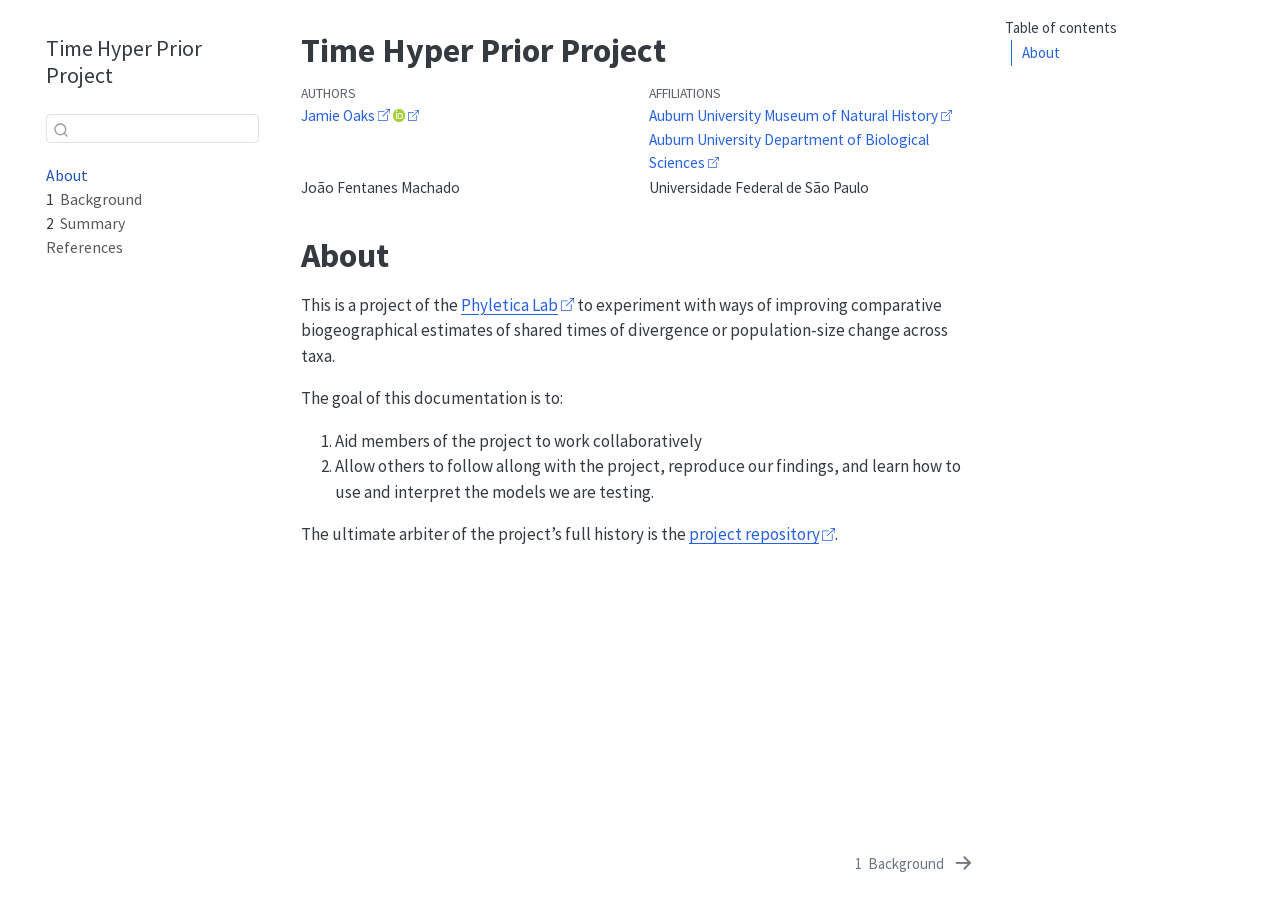
==== index.html @ 53a6a92e "Built site for gh-pages" ====
<!DOCTYPE html>
<html xmlns="http://www.w3.org/1999/xhtml" lang="en" xml:lang="en"><head>

<meta charset="utf-8">
<meta name="generator" content="quarto-1.8.27">

<meta name="viewport" content="width=device-width, initial-scale=1.0, user-scalable=yes">

<meta name="author" content="Jamie Oaks">
<meta name="author" content="João Fentanes Machado">

<title>Time Hyper Prior Project</title>
<style>
code{white-space: pre-wrap;}
span.smallcaps{font-variant: small-caps;}
div.columns{display: flex; gap: min(4vw, 1.5em);}
div.column{flex: auto; overflow-x: auto;}
div.hanging-indent{margin-left: 1.5em; text-indent: -1.5em;}
ul.task-list{list-style: none;}
ul.task-list li input[type="checkbox"] {
width: 0.8em;
margin: 0 0.8em 0.2em -1em;  vertical-align: middle;
}
</style>


<script>const headroomChanged = new CustomEvent("quarto-hrChanged", {
  detail: {},
  bubbles: true,
  cancelable: false,
  composed: false,
});

const announceDismiss = () => {
  const annEl = window.document.getElementById("quarto-announcement");
  if (annEl) {
    annEl.remove();

    const annId = annEl.getAttribute("data-announcement-id");
    window.localStorage.setItem(`quarto-announce-${annId}`, "true");
  }
};

const announceRegister = () => {
  const annEl = window.document.getElementById("quarto-announcement");
  if (annEl) {
    const annId = annEl.getAttribute("data-announcement-id");
    const isDismissed =
      window.localStorage.getItem(`quarto-announce-${annId}`) || false;
    if (isDismissed) {
      announceDismiss();
      return;
    } else {
      annEl.classList.remove("hidden");
    }

    const actionEl = annEl.querySelector(".quarto-announcement-action");
    if (actionEl) {
      actionEl.addEventListener("click", function (e) {
        e.preventDefault();
        // Hide the bar immediately
        announceDismiss();
      });
    }
  }
};

window.document.addEventListener("DOMContentLoaded", function () {
  let init = false;

  announceRegister();

  // Manage the back to top button, if one is present.
  let lastScrollTop = window.pageYOffset || document.documentElement.scrollTop;
  const scrollDownBuffer = 5;
  const scrollUpBuffer = 35;
  const btn = document.getElementById("quarto-back-to-top");
  const hideBackToTop = () => {
    btn.style.display = "none";
  };
  const showBackToTop = () => {
    btn.style.display = "inline-block";
  };
  if (btn) {
    window.document.addEventListener(
      "scroll",
      function () {
        const currentScrollTop =
          window.pageYOffset || document.documentElement.scrollTop;

        // Shows and hides the button 'intelligently' as the user scrolls
        if (currentScrollTop - scrollDownBuffer > lastScrollTop) {
          hideBackToTop();
          lastScrollTop = currentScrollTop <= 0 ? 0 : currentScrollTop;
        } else if (currentScrollTop < lastScrollTop - scrollUpBuffer) {
          showBackToTop();
          lastScrollTop = currentScrollTop <= 0 ? 0 : currentScrollTop;
        }

        // Show the button at the bottom, hides it at the top
        if (currentScrollTop <= 0) {
          hideBackToTop();
        } else if (
          window.innerHeight + currentScrollTop >=
          document.body.offsetHeight
        ) {
          showBackToTop();
        }
      },
      false
    );
  }

  function throttle(func, wait) {
    var timeout;
    return function () {
      const context = this;
      const args = arguments;
      const later = function () {
        clearTimeout(timeout);
        timeout = null;
        func.apply(context, args);
      };

      if (!timeout) {
        timeout = setTimeout(later, wait);
      }
    };
  }

  function headerOffset() {
    // Set an offset if there is are fixed top navbar
    const headerEl = window.document.querySelector("header.fixed-top");
    if (headerEl) {
      return headerEl.clientHeight;
    } else {
      return 0;
    }
  }

  function footerOffset() {
    const footerEl = window.document.querySelector("footer.footer");
    if (footerEl) {
      return footerEl.clientHeight;
    } else {
      return 0;
    }
  }

  function dashboardOffset() {
    const dashboardNavEl = window.document.getElementById(
      "quarto-dashboard-header"
    );
    if (dashboardNavEl !== null) {
      return dashboardNavEl.clientHeight;
    } else {
      return 0;
    }
  }

  function updateDocumentOffsetWithoutAnimation() {
    updateDocumentOffset(false);
  }

  function updateDocumentOffset(animated) {
    // set body offset
    const topOffset = headerOffset();
    const bodyOffset = topOffset + footerOffset() + dashboardOffset();
    const bodyEl = window.document.body;
    bodyEl.setAttribute("data-bs-offset", topOffset);
    bodyEl.style.paddingTop = topOffset + "px";

    // deal with sidebar offsets
    const sidebars = window.document.querySelectorAll(
      ".sidebar, .headroom-target"
    );
    sidebars.forEach((sidebar) => {
      if (!animated) {
        sidebar.classList.add("notransition");
        // Remove the no transition class after the animation has time to complete
        setTimeout(function () {
          sidebar.classList.remove("notransition");
        }, 201);
      }

      if (window.Headroom && sidebar.classList.contains("sidebar-unpinned")) {
        sidebar.style.top = "0";
        sidebar.style.maxHeight = "100vh";
      } else {
        sidebar.style.top = topOffset + "px";
        sidebar.style.maxHeight = "calc(100vh - " + topOffset + "px)";
      }
    });

    // allow space for footer
    const mainContainer = window.document.querySelector(".quarto-container");
    if (mainContainer) {
      mainContainer.style.minHeight = "calc(100vh - " + bodyOffset + "px)";
    }

    // link offset
    let linkStyle = window.document.querySelector("#quarto-target-style");
    if (!linkStyle) {
      linkStyle = window.document.createElement("style");
      linkStyle.setAttribute("id", "quarto-target-style");
      window.document.head.appendChild(linkStyle);
    }
    while (linkStyle.firstChild) {
      linkStyle.removeChild(linkStyle.firstChild);
    }
    if (topOffset > 0) {
      linkStyle.appendChild(
        window.document.createTextNode(`
      section:target::before {
        content: "";
        display: block;
        height: ${topOffset}px;
        margin: -${topOffset}px 0 0;
      }`)
      );
    }
    if (init) {
      window.dispatchEvent(headroomChanged);
    }
    init = true;
  }

  // initialize headroom
  var header = window.document.querySelector("#quarto-header");
  if (header && window.Headroom) {
    const headroom = new window.Headroom(header, {
      tolerance: 5,
      onPin: function () {
        const sidebars = window.document.querySelectorAll(
          ".sidebar, .headroom-target"
        );
        sidebars.forEach((sidebar) => {
          sidebar.classList.remove("sidebar-unpinned");
        });
        updateDocumentOffset();
      },
      onUnpin: function () {
        const sidebars = window.document.querySelectorAll(
          ".sidebar, .headroom-target"
        );
        sidebars.forEach((sidebar) => {
          sidebar.classList.add("sidebar-unpinned");
        });
        updateDocumentOffset();
      },
    });
    headroom.init();

    let frozen = false;
    window.quartoToggleHeadroom = function () {
      if (frozen) {
        headroom.unfreeze();
        frozen = false;
      } else {
        headroom.freeze();
        frozen = true;
      }
    };
  }

  window.addEventListener(
    "hashchange",
    function (e) {
      if (
        getComputedStyle(document.documentElement).scrollBehavior !== "smooth"
      ) {
        window.scrollTo(0, window.pageYOffset - headerOffset());
      }
    },
    false
  );

  // Observe size changed for the header
  const headerEl = window.document.querySelector("header.fixed-top");
  if (headerEl && window.ResizeObserver) {
    const observer = new window.ResizeObserver(() => {
      setTimeout(updateDocumentOffsetWithoutAnimation, 0);
    });
    observer.observe(headerEl, {
      attributes: true,
      childList: true,
      characterData: true,
    });
  } else {
    window.addEventListener(
      "resize",
      throttle(updateDocumentOffsetWithoutAnimation, 50)
    );
  }
  setTimeout(updateDocumentOffsetWithoutAnimation, 250);

  // fixup index.html links if we aren't on the filesystem
  if (window.location.protocol !== "file:") {
    const links = window.document.querySelectorAll("a");
    for (let i = 0; i < links.length; i++) {
      if (links[i].href) {
        links[i].dataset.originalHref = links[i].href;
        links[i].href = links[i].href.replace(/\/index\.html/, "/");
      }
    }

    // Fixup any sharing links that require urls
    // Append url to any sharing urls
    const sharingLinks = window.document.querySelectorAll(
      "a.sidebar-tools-main-item, a.quarto-navigation-tool, a.quarto-navbar-tools, a.quarto-navbar-tools-item"
    );
    for (let i = 0; i < sharingLinks.length; i++) {
      const sharingLink = sharingLinks[i];
      const href = sharingLink.getAttribute("href");
      if (href) {
        sharingLink.setAttribute(
          "href",
          href.replace("|url|", window.location.href)
        );
      }
    }

    // Scroll the active navigation item into view, if necessary
    const navSidebar = window.document.querySelector("nav#quarto-sidebar");
    if (navSidebar) {
      // Find the active item
      const activeItem = navSidebar.querySelector("li.sidebar-item a.active");
      if (activeItem) {
        // Wait for the scroll height and height to resolve by observing size changes on the
        // nav element that is scrollable
        const resizeObserver = new ResizeObserver((_entries) => {
          // The bottom of the element
          const elBottom = activeItem.offsetTop;
          const viewBottom = navSidebar.scrollTop + navSidebar.clientHeight;

          // The element height and scroll height are the same, then we are still loading
          if (viewBottom !== navSidebar.scrollHeight) {
            // Determine if the item isn't visible and scroll to it
            if (elBottom >= viewBottom) {
              navSidebar.scrollTop = elBottom;
            }

            // stop observing now since we've completed the scroll
            resizeObserver.unobserve(navSidebar);
          }
        });
        resizeObserver.observe(navSidebar);
      }
    }
  }
});
</script>
<script>/*!
 * headroom.js v0.12.0 - Give your page some headroom. Hide your header until you need it
 * Copyright (c) 2020 Nick Williams - http://wicky.nillia.ms/headroom.js
 * License: MIT
 */

!function(t,n){"object"==typeof exports&&"undefined"!=typeof module?module.exports=n():"function"==typeof define&&define.amd?define(n):(t=t||self).Headroom=n()}(this,function(){"use strict";function t(){return"undefined"!=typeof window}function d(t){return function(t){return t&&t.document&&function(t){return 9===t.nodeType}(t.document)}(t)?function(t){var n=t.document,o=n.body,s=n.documentElement;return{scrollHeight:function(){return Math.max(o.scrollHeight,s.scrollHeight,o.offsetHeight,s.offsetHeight,o.clientHeight,s.clientHeight)},height:function(){return t.innerHeight||s.clientHeight||o.clientHeight},scrollY:function(){return void 0!==t.pageYOffset?t.pageYOffset:(s||o.parentNode||o).scrollTop}}}(t):function(t){return{scrollHeight:function(){return Math.max(t.scrollHeight,t.offsetHeight,t.clientHeight)},height:function(){return Math.max(t.offsetHeight,t.clientHeight)},scrollY:function(){return t.scrollTop}}}(t)}function n(t,s,e){var n,o=function(){var n=!1;try{var t={get passive(){n=!0}};window.addEventListener("test",t,t),window.removeEventListener("test",t,t)}catch(t){n=!1}return n}(),i=!1,r=d(t),l=r.scrollY(),a={};function c(){var t=Math.round(r.scrollY()),n=r.height(),o=r.scrollHeight();a.scrollY=t,a.lastScrollY=l,a.direction=l<t?"down":"up",a.distance=Math.abs(t-l),a.isOutOfBounds=t<0||o<t+n,a.top=t<=s.offset[a.direction],a.bottom=o<=t+n,a.toleranceExceeded=a.distance>s.tolerance[a.direction],e(a),l=t,i=!1}function h(){i||(i=!0,n=requestAnimationFrame(c))}var u=!!o&&{passive:!0,capture:!1};return t.addEventListener("scroll",h,u),c(),{destroy:function(){cancelAnimationFrame(n),t.removeEventListener("scroll",h,u)}}}function o(t){return t===Object(t)?t:{down:t,up:t}}function s(t,n){n=n||{},Object.assign(this,s.options,n),this.classes=Object.assign({},s.options.classes,n.classes),this.elem=t,this.tolerance=o(this.tolerance),this.offset=o(this.offset),this.initialised=!1,this.frozen=!1}return s.prototype={constructor:s,init:function(){return s.cutsTheMustard&&!this.initialised&&(this.addClass("initial"),this.initialised=!0,setTimeout(function(t){t.scrollTracker=n(t.scroller,{offset:t.offset,tolerance:t.tolerance},t.update.bind(t))},100,this)),this},destroy:function(){this.initialised=!1,Object.keys(this.classes).forEach(this.removeClass,this),this.scrollTracker.destroy()},unpin:function(){!this.hasClass("pinned")&&this.hasClass("unpinned")||(this.addClass("unpinned"),this.removeClass("pinned"),this.onUnpin&&this.onUnpin.call(this))},pin:function(){this.hasClass("unpinned")&&(this.addClass("pinned"),this.removeClass("unpinned"),this.onPin&&this.onPin.call(this))},freeze:function(){this.frozen=!0,this.addClass("frozen")},unfreeze:function(){this.frozen=!1,this.removeClass("frozen")},top:function(){this.hasClass("top")||(this.addClass("top"),this.removeClass("notTop"),this.onTop&&this.onTop.call(this))},notTop:function(){this.hasClass("notTop")||(this.addClass("notTop"),this.removeClass("top"),this.onNotTop&&this.onNotTop.call(this))},bottom:function(){this.hasClass("bottom")||(this.addClass("bottom"),this.removeClass("notBottom"),this.onBottom&&this.onBottom.call(this))},notBottom:function(){this.hasClass("notBottom")||(this.addClass("notBottom"),this.removeClass("bottom"),this.onNotBottom&&this.onNotBottom.call(this))},shouldUnpin:function(t){return"down"===t.direction&&!t.top&&t.toleranceExceeded},shouldPin:function(t){return"up"===t.direction&&t.toleranceExceeded||t.top},addClass:function(t){this.elem.classList.add.apply(this.elem.classList,this.classes[t].split(" "))},removeClass:function(t){this.elem.classList.remove.apply(this.elem.classList,this.classes[t].split(" "))},hasClass:function(t){return this.classes[t].split(" ").every(function(t){return this.classList.contains(t)},this.elem)},update:function(t){t.isOutOfBounds||!0!==this.frozen&&(t.top?this.top():this.notTop(),t.bottom?this.bottom():this.notBottom(),this.shouldUnpin(t)?this.unpin():this.shouldPin(t)&&this.pin())}},s.options={tolerance:{up:0,down:0},offset:0,scroller:t()?window:null,classes:{frozen:"headroom--frozen",pinned:"headroom--pinned",unpinned:"headroom--unpinned",top:"headroom--top",notTop:"headroom--not-top",bottom:"headroom--bottom",notBottom:"headroom--not-bottom",initial:"headroom"}},s.cutsTheMustard=!!(t()&&function(){}.bind&&"classList"in document.documentElement&&Object.assign&&Object.keys&&requestAnimationFrame),s});
</script>
<script>/*!
 * clipboard.js v2.0.11
 * https://clipboardjs.com/
 *
 * Licensed MIT © Zeno Rocha
 */
!function(t,e){"object"==typeof exports&&"object"==typeof module?module.exports=e():"function"==typeof define&&define.amd?define([],e):"object"==typeof exports?exports.ClipboardJS=e():t.ClipboardJS=e()}(this,function(){return n={686:function(t,e,n){"use strict";n.d(e,{default:function(){return b}});var e=n(279),i=n.n(e),e=n(370),u=n.n(e),e=n(817),r=n.n(e);function c(t){try{return document.execCommand(t)}catch(t){return}}var a=function(t){t=r()(t);return c("cut"),t};function o(t,e){var n,o,t=(n=t,o="rtl"===document.documentElement.getAttribute("dir"),(t=document.createElement("textarea")).style.fontSize="12pt",t.style.border="0",t.style.padding="0",t.style.margin="0",t.style.position="absolute",t.style[o?"right":"left"]="-9999px",o=window.pageYOffset||document.documentElement.scrollTop,t.style.top="".concat(o,"px"),t.setAttribute("readonly",""),t.value=n,t);return e.container.appendChild(t),e=r()(t),c("copy"),t.remove(),e}var f=function(t){var e=1<arguments.length&&void 0!==arguments[1]?arguments[1]:{container:document.body},n="";return"string"==typeof t?n=o(t,e):t instanceof HTMLInputElement&&!["text","search","url","tel","password"].includes(null==t?void 0:t.type)?n=o(t.value,e):(n=r()(t),c("copy")),n};function l(t){return(l="function"==typeof Symbol&&"symbol"==typeof Symbol.iterator?function(t){return typeof t}:function(t){return t&&"function"==typeof Symbol&&t.constructor===Symbol&&t!==Symbol.prototype?"symbol":typeof t})(t)}var s=function(){var t=0<arguments.length&&void 0!==arguments[0]?arguments[0]:{},e=t.action,n=void 0===e?"copy":e,o=t.container,e=t.target,t=t.text;if("copy"!==n&&"cut"!==n)throw new Error('Invalid "action" value, use either "copy" or "cut"');if(void 0!==e){if(!e||"object"!==l(e)||1!==e.nodeType)throw new Error('Invalid "target" value, use a valid Element');if("copy"===n&&e.hasAttribute("disabled"))throw new Error('Invalid "target" attribute. Please use "readonly" instead of "disabled" attribute');if("cut"===n&&(e.hasAttribute("readonly")||e.hasAttribute("disabled")))throw new Error('Invalid "target" attribute. You can\'t cut text from elements with "readonly" or "disabled" attributes')}return t?f(t,{container:o}):e?"cut"===n?a(e):f(e,{container:o}):void 0};function p(t){return(p="function"==typeof Symbol&&"symbol"==typeof Symbol.iterator?function(t){return typeof t}:function(t){return t&&"function"==typeof Symbol&&t.constructor===Symbol&&t!==Symbol.prototype?"symbol":typeof t})(t)}function d(t,e){for(var n=0;n<e.length;n++){var o=e[n];o.enumerable=o.enumerable||!1,o.configurable=!0,"value"in o&&(o.writable=!0),Object.defineProperty(t,o.key,o)}}function y(t,e){return(y=Object.setPrototypeOf||function(t,e){return t.__proto__=e,t})(t,e)}function h(n){var o=function(){if("undefined"==typeof Reflect||!Reflect.construct)return!1;if(Reflect.construct.sham)return!1;if("function"==typeof Proxy)return!0;try{return Date.prototype.toString.call(Reflect.construct(Date,[],function(){})),!0}catch(t){return!1}}();return function(){var t,e=v(n);return t=o?(t=v(this).constructor,Reflect.construct(e,arguments,t)):e.apply(this,arguments),e=this,!(t=t)||"object"!==p(t)&&"function"!=typeof t?function(t){if(void 0!==t)return t;throw new ReferenceError("this hasn't been initialised - super() hasn't been called")}(e):t}}function v(t){return(v=Object.setPrototypeOf?Object.getPrototypeOf:function(t){return t.__proto__||Object.getPrototypeOf(t)})(t)}function m(t,e){t="data-clipboard-".concat(t);if(e.hasAttribute(t))return e.getAttribute(t)}var b=function(){!function(t,e){if("function"!=typeof e&&null!==e)throw new TypeError("Super expression must either be null or a function");t.prototype=Object.create(e&&e.prototype,{constructor:{value:t,writable:!0,configurable:!0}}),e&&y(t,e)}(r,i());var t,e,n,o=h(r);function r(t,e){var n;return function(t){if(!(t instanceof r))throw new TypeError("Cannot call a class as a function")}(this),(n=o.call(this)).resolveOptions(e),n.listenClick(t),n}return t=r,n=[{key:"copy",value:function(t){var e=1<arguments.length&&void 0!==arguments[1]?arguments[1]:{container:document.body};return f(t,e)}},{key:"cut",value:function(t){return a(t)}},{key:"isSupported",value:function(){var t=0<arguments.length&&void 0!==arguments[0]?arguments[0]:["copy","cut"],t="string"==typeof t?[t]:t,e=!!document.queryCommandSupported;return t.forEach(function(t){e=e&&!!document.queryCommandSupported(t)}),e}}],(e=[{key:"resolveOptions",value:function(){var t=0<arguments.length&&void 0!==arguments[0]?arguments[0]:{};this.action="function"==typeof t.action?t.action:this.defaultAction,this.target="function"==typeof t.target?t.target:this.defaultTarget,this.text="function"==typeof t.text?t.text:this.defaultText,this.container="object"===p(t.container)?t.container:document.body}},{key:"listenClick",value:function(t){var e=this;this.listener=u()(t,"click",function(t){return e.onClick(t)})}},{key:"onClick",value:function(t){var e=t.delegateTarget||t.currentTarget,n=this.action(e)||"copy",t=s({action:n,container:this.container,target:this.target(e),text:this.text(e)});this.emit(t?"success":"error",{action:n,text:t,trigger:e,clearSelection:function(){e&&e.focus(),window.getSelection().removeAllRanges()}})}},{key:"defaultAction",value:function(t){return m("action",t)}},{key:"defaultTarget",value:function(t){t=m("target",t);if(t)return document.querySelector(t)}},{key:"defaultText",value:function(t){return m("text",t)}},{key:"destroy",value:function(){this.listener.destroy()}}])&&d(t.prototype,e),n&&d(t,n),r}()},828:function(t){var e;"undefined"==typeof Element||Element.prototype.matches||((e=Element.prototype).matches=e.matchesSelector||e.mozMatchesSelector||e.msMatchesSelector||e.oMatchesSelector||e.webkitMatchesSelector),t.exports=function(t,e){for(;t&&9!==t.nodeType;){if("function"==typeof t.matches&&t.matches(e))return t;t=t.parentNode}}},438:function(t,e,n){var u=n(828);function i(t,e,n,o,r){var i=function(e,n,t,o){return function(t){t.delegateTarget=u(t.target,n),t.delegateTarget&&o.call(e,t)}}.apply(this,arguments);return t.addEventListener(n,i,r),{destroy:function(){t.removeEventListener(n,i,r)}}}t.exports=function(t,e,n,o,r){return"function"==typeof t.addEventListener?i.apply(null,arguments):"function"==typeof n?i.bind(null,document).apply(null,arguments):("string"==typeof t&&(t=document.querySelectorAll(t)),Array.prototype.map.call(t,function(t){return i(t,e,n,o,r)}))}},879:function(t,n){n.node=function(t){return void 0!==t&&t instanceof HTMLElement&&1===t.nodeType},n.nodeList=function(t){var e=Object.prototype.toString.call(t);return void 0!==t&&("[object NodeList]"===e||"[object HTMLCollection]"===e)&&"length"in t&&(0===t.length||n.node(t[0]))},n.string=function(t){return"string"==typeof t||t instanceof String},n.fn=function(t){return"[object Function]"===Object.prototype.toString.call(t)}},370:function(t,e,n){var f=n(879),l=n(438);t.exports=function(t,e,n){if(!t&&!e&&!n)throw new Error("Missing required arguments");if(!f.string(e))throw new TypeError("Second argument must be a String");if(!f.fn(n))throw new TypeError("Third argument must be a Function");if(f.node(t))return c=e,a=n,(u=t).addEventListener(c,a),{destroy:function(){u.removeEventListener(c,a)}};if(f.nodeList(t))return o=t,r=e,i=n,Array.prototype.forEach.call(o,function(t){t.addEventListener(r,i)}),{destroy:function(){Array.prototype.forEach.call(o,function(t){t.removeEventListener(r,i)})}};if(f.string(t))return t=t,e=e,n=n,l(document.body,t,e,n);throw new TypeError("First argument must be a String, HTMLElement, HTMLCollection, or NodeList");var o,r,i,u,c,a}},817:function(t){t.exports=function(t){var e,n="SELECT"===t.nodeName?(t.focus(),t.value):"INPUT"===t.nodeName||"TEXTAREA"===t.nodeName?((e=t.hasAttribute("readonly"))||t.setAttribute("readonly",""),t.select(),t.setSelectionRange(0,t.value.length),e||t.removeAttribute("readonly"),t.value):(t.hasAttribute("contenteditable")&&t.focus(),n=window.getSelection(),(e=document.createRange()).selectNodeContents(t),n.removeAllRanges(),n.addRange(e),n.toString());return n}},279:function(t){function e(){}e.prototype={on:function(t,e,n){var o=this.e||(this.e={});return(o[t]||(o[t]=[])).push({fn:e,ctx:n}),this},once:function(t,e,n){var o=this;function r(){o.off(t,r),e.apply(n,arguments)}return r._=e,this.on(t,r,n)},emit:function(t){for(var e=[].slice.call(arguments,1),n=((this.e||(this.e={}))[t]||[]).slice(),o=0,r=n.length;o<r;o++)n[o].fn.apply(n[o].ctx,e);return this},off:function(t,e){var n=this.e||(this.e={}),o=n[t],r=[];if(o&&e)for(var i=0,u=o.length;i<u;i++)o[i].fn!==e&&o[i].fn._!==e&&r.push(o[i]);return r.length?n[t]=r:delete n[t],this}},t.exports=e,t.exports.TinyEmitter=e}},r={},o.n=function(t){var e=t&&t.__esModule?function(){return t.default}:function(){return t};return o.d(e,{a:e}),e},o.d=function(t,e){for(var n in e)o.o(e,n)&&!o.o(t,n)&&Object.defineProperty(t,n,{enumerable:!0,get:e[n]})},o.o=function(t,e){return Object.prototype.hasOwnProperty.call(t,e)},o(686).default;function o(t){if(r[t])return r[t].exports;var e=r[t]={exports:{}};return n[t](e,e.exports,o),e.exports}var n,r});</script>
<script>/*! @algolia/autocomplete-js 1.19.1 | MIT License | © Algolia, Inc. and contributors | https://github.com/algolia/autocomplete */
!function(e,t){"object"==typeof exports&&"undefined"!=typeof module?t(exports):"function"==typeof define&&define.amd?define(["exports"],t):t((e="undefined"!=typeof globalThis?globalThis:e||self)["@algolia/autocomplete-js"]={})}(this,(function(e){"use strict";function t(e,t){var n=Object.keys(e);if(Object.getOwnPropertySymbols){var r=Object.getOwnPropertySymbols(e);t&&(r=r.filter((function(t){return Object.getOwnPropertyDescriptor(e,t).enumerable}))),n.push.apply(n,r)}return n}function n(e){for(var n=1;n<arguments.length;n++){var r=null!=arguments[n]?arguments[n]:{};n%2?t(Object(r),!0).forEach((function(t){o(e,t,r[t])})):Object.getOwnPropertyDescriptors?Object.defineProperties(e,Object.getOwnPropertyDescriptors(r)):t(Object(r)).forEach((function(t){Object.defineProperty(e,t,Object.getOwnPropertyDescriptor(r,t))}))}return e}function r(e){return r="function"==typeof Symbol&&"symbol"==typeof Symbol.iterator?function(e){return typeof e}:function(e){return e&&"function"==typeof Symbol&&e.constructor===Symbol&&e!==Symbol.prototype?"symbol":typeof e},r(e)}function o(e,t,n){return(t=function(e){var t=function(e,t){if("object"!=typeof e||null===e)return e;var n=e[Symbol.toPrimitive];if(void 0!==n){var r=n.call(e,t||"default");if("object"!=typeof r)return r;throw new TypeError("@@toPrimitive must return a primitive value.")}return("string"===t?String:Number)(e)}(e,"string");return"symbol"==typeof t?t:String(t)}(t))in e?Object.defineProperty(e,t,{value:n,enumerable:!0,configurable:!0,writable:!0}):e[t]=n,e}function i(){return i=Object.assign?Object.assign.bind():function(e){for(var t=1;t<arguments.length;t++){var n=arguments[t];for(var r in n)Object.prototype.hasOwnProperty.call(n,r)&&(e[r]=n[r])}return e},i.apply(this,arguments)}function u(e,t){if(null==e)return{};var n,r,o=function(e,t){if(null==e)return{};var n,r,o={},i=Object.keys(e);for(r=0;r<i.length;r++)n=i[r],t.indexOf(n)>=0||(o[n]=e[n]);return o}(e,t);if(Object.getOwnPropertySymbols){var i=Object.getOwnPropertySymbols(e);for(r=0;r<i.length;r++)n=i[r],t.indexOf(n)>=0||Object.prototype.propertyIsEnumerable.call(e,n)&&(o[n]=e[n])}return o}function a(e,t){return function(e){if(Array.isArray(e))return e}(e)||function(e,t){var n=null==e?null:"undefined"!=typeof Symbol&&e[Symbol.iterator]||e["@@iterator"];if(null!=n){var r,o,i,u,a=[],l=!0,c=!1;try{if(i=(n=n.call(e)).next,0===t){if(Object(n)!==n)return;l=!1}else for(;!(l=(r=i.call(n)).done)&&(a.push(r.value),a.length!==t);l=!0);}catch(e){c=!0,o=e}finally{try{if(!l&&null!=n.return&&(u=n.return(),Object(u)!==u))return}finally{if(c)throw o}}return a}}(e,t)||c(e,t)||function(){throw new TypeError("Invalid attempt to destructure non-iterable instance.\nIn order to be iterable, non-array objects must have a [Symbol.iterator]() method.")}()}function l(e){return function(e){if(Array.isArray(e))return s(e)}(e)||function(e){if("undefined"!=typeof Symbol&&null!=e[Symbol.iterator]||null!=e["@@iterator"])return Array.from(e)}(e)||c(e)||function(){throw new TypeError("Invalid attempt to spread non-iterable instance.\nIn order to be iterable, non-array objects must have a [Symbol.iterator]() method.")}()}function c(e,t){if(e){if("string"==typeof e)return s(e,t);var n=Object.prototype.toString.call(e).slice(8,-1);return"Object"===n&&e.constructor&&(n=e.constructor.name),"Map"===n||"Set"===n?Array.from(e):"Arguments"===n||/^(?:Ui|I)nt(?:8|16|32)(?:Clamped)?Array$/.test(n)?s(e,t):void 0}}function s(e,t){(null==t||t>e.length)&&(t=e.length);for(var n=0,r=new Array(t);n<t;n++)r[n]=e[n];return r}function f(e){return{current:e}}function p(e,t){var n=void 0;return function(){for(var r=arguments.length,o=new Array(r),i=0;i<r;i++)o[i]=arguments[i];n&&clearTimeout(n),n=setTimeout((function(){return e.apply(void 0,o)}),t)}}function m(e){return e.reduce((function(e,t){return e.concat(t)}),[])}var v=0;function d(){return"autocomplete-".concat(v++)}function y(e,t){return t.reduce((function(e,t){return e&&e[t]}),e)}function b(e){return 0===e.collections.length?0:e.collections.reduce((function(e,t){return e+t.items.length}),0)}function g(e){return e!==Object(e)}function h(e,t){if(e===t)return!0;if(g(e)||g(t)||"function"==typeof e||"function"==typeof t)return e===t;if(Object.keys(e).length!==Object.keys(t).length)return!1;for(var n=0,r=Object.keys(e);n<r.length;n++){var o=r[n];if(!(o in t))return!1;if(!h(e[o],t[o]))return!1}return!0}var _=function(){};var O="1.19.1",S=[{segment:"autocomplete-core",version:O}];function j(e){var t=e.item,n=e.items,r=void 0===n?[]:n;return{index:t.__autocomplete_indexName,items:[t],positions:[1+r.findIndex((function(e){return e.objectID===t.objectID}))],queryID:t.__autocomplete_queryID,algoliaSource:["autocomplete"]}}function P(e,t){return function(e){if(Array.isArray(e))return e}(e)||function(e,t){var n=null==e?null:"undefined"!=typeof Symbol&&e[Symbol.iterator]||e["@@iterator"];if(null!=n){var r,o,i,u,a=[],l=!0,c=!1;try{if(i=(n=n.call(e)).next,0===t){if(Object(n)!==n)return;l=!1}else for(;!(l=(r=i.call(n)).done)&&(a.push(r.value),a.length!==t);l=!0);}catch(e){c=!0,o=e}finally{try{if(!l&&null!=n.return&&(u=n.return(),Object(u)!==u))return}finally{if(c)throw o}}return a}}(e,t)||function(e,t){if(!e)return;if("string"==typeof e)return w(e,t);var n=Object.prototype.toString.call(e).slice(8,-1);"Object"===n&&e.constructor&&(n=e.constructor.name);if("Map"===n||"Set"===n)return Array.from(e);if("Arguments"===n||/^(?:Ui|I)nt(?:8|16|32)(?:Clamped)?Array$/.test(n))return w(e,t)}(e,t)||function(){throw new TypeError("Invalid attempt to destructure non-iterable instance.\nIn order to be iterable, non-array objects must have a [Symbol.iterator]() method.")}()}function w(e,t){(null==t||t>e.length)&&(t=e.length);for(var n=0,r=new Array(t);n<t;n++)r[n]=e[n];return r}var I=["items"],A=["items"];function E(e){return E="function"==typeof Symbol&&"symbol"==typeof Symbol.iterator?function(e){return typeof e}:function(e){return e&&"function"==typeof Symbol&&e.constructor===Symbol&&e!==Symbol.prototype?"symbol":typeof e},E(e)}function D(e){return function(e){if(Array.isArray(e))return C(e)}(e)||function(e){if("undefined"!=typeof Symbol&&null!=e[Symbol.iterator]||null!=e["@@iterator"])return Array.from(e)}(e)||function(e,t){if(!e)return;if("string"==typeof e)return C(e,t);var n=Object.prototype.toString.call(e).slice(8,-1);"Object"===n&&e.constructor&&(n=e.constructor.name);if("Map"===n||"Set"===n)return Array.from(e);if("Arguments"===n||/^(?:Ui|I)nt(?:8|16|32)(?:Clamped)?Array$/.test(n))return C(e,t)}(e)||function(){throw new TypeError("Invalid attempt to spread non-iterable instance.\nIn order to be iterable, non-array objects must have a [Symbol.iterator]() method.")}()}function C(e,t){(null==t||t>e.length)&&(t=e.length);for(var n=0,r=new Array(t);n<t;n++)r[n]=e[n];return r}function k(e,t){if(null==e)return{};var n,r,o=function(e,t){if(null==e)return{};var n,r,o={},i=Object.keys(e);for(r=0;r<i.length;r++)n=i[r],t.indexOf(n)>=0||(o[n]=e[n]);return o}(e,t);if(Object.getOwnPropertySymbols){var i=Object.getOwnPropertySymbols(e);for(r=0;r<i.length;r++)n=i[r],t.indexOf(n)>=0||Object.prototype.propertyIsEnumerable.call(e,n)&&(o[n]=e[n])}return o}function x(e,t){var n=Object.keys(e);if(Object.getOwnPropertySymbols){var r=Object.getOwnPropertySymbols(e);t&&(r=r.filter((function(t){return Object.getOwnPropertyDescriptor(e,t).enumerable}))),n.push.apply(n,r)}return n}function N(e){for(var t=1;t<arguments.length;t++){var n=null!=arguments[t]?arguments[t]:{};t%2?x(Object(n),!0).forEach((function(t){T(e,t,n[t])})):Object.getOwnPropertyDescriptors?Object.defineProperties(e,Object.getOwnPropertyDescriptors(n)):x(Object(n)).forEach((function(t){Object.defineProperty(e,t,Object.getOwnPropertyDescriptor(n,t))}))}return e}function T(e,t,n){return(t=function(e){var t=function(e,t){if("object"!==E(e)||null===e)return e;var n=e[Symbol.toPrimitive];if(void 0!==n){var r=n.call(e,t||"default");if("object"!==E(r))return r;throw new TypeError("@@toPrimitive must return a primitive value.")}return("string"===t?String:Number)(e)}(e,"string");return"symbol"===E(t)?t:String(t)}(t))in e?Object.defineProperty(e,t,{value:n,enumerable:!0,configurable:!0,writable:!0}):e[t]=n,e}function q(e){for(var t=arguments.length>1&&void 0!==arguments[1]?arguments[1]:20,n=[],r=0;r<e.objectIDs.length;r+=t)n.push(N(N({},e),{},{objectIDs:e.objectIDs.slice(r,r+t)}));return n}function B(e){return e.map((function(e){var t=e.items,n=k(e,I);return N(N({},n),{},{objectIDs:(null==t?void 0:t.map((function(e){return e.objectID})))||n.objectIDs})}))}function R(e){var t,n,r,o=(t=P((e.version||"").split(".").map(Number),2),n=t[0],r=t[1],n>=3||2===n&&r>=4||1===n&&r>=10);function i(t,n,r){if(o&&void 0!==r){var i=r[0].__autocomplete_algoliaCredentials,u={"X-Algolia-Application-Id":i.appId,"X-Algolia-API-Key":i.apiKey};e.apply(void 0,[t].concat(D(n),[{headers:u}]))}else e.apply(void 0,[t].concat(D(n)))}return{init:function(t,n){e("init",{appId:t,apiKey:n})},setAuthenticatedUserToken:function(t){e("setAuthenticatedUserToken",t)},setUserToken:function(t){e("setUserToken",t)},clickedObjectIDsAfterSearch:function(){for(var e=arguments.length,t=new Array(e),n=0;n<e;n++)t[n]=arguments[n];t.length>0&&i("clickedObjectIDsAfterSearch",B(t),t[0].items)},clickedObjectIDs:function(){for(var e=arguments.length,t=new Array(e),n=0;n<e;n++)t[n]=arguments[n];t.length>0&&i("clickedObjectIDs",B(t),t[0].items)},clickedFilters:function(){for(var t=arguments.length,n=new Array(t),r=0;r<t;r++)n[r]=arguments[r];n.length>0&&e.apply(void 0,["clickedFilters"].concat(n))},convertedObjectIDsAfterSearch:function(){for(var e=arguments.length,t=new Array(e),n=0;n<e;n++)t[n]=arguments[n];t.length>0&&i("convertedObjectIDsAfterSearch",B(t),t[0].items)},convertedObjectIDs:function(){for(var e=arguments.length,t=new Array(e),n=0;n<e;n++)t[n]=arguments[n];t.length>0&&i("convertedObjectIDs",B(t),t[0].items)},convertedFilters:function(){for(var t=arguments.length,n=new Array(t),r=0;r<t;r++)n[r]=arguments[r];n.length>0&&e.apply(void 0,["convertedFilters"].concat(n))},viewedObjectIDs:function(){for(var e=arguments.length,t=new Array(e),n=0;n<e;n++)t[n]=arguments[n];t.length>0&&t.reduce((function(e,t){var n=t.items,r=k(t,A);return[].concat(D(e),D(q(N(N({},r),{},{objectIDs:(null==n?void 0:n.map((function(e){return e.objectID})))||r.objectIDs})).map((function(e){return{items:n,payload:e}}))))}),[]).forEach((function(e){var t=e.items;return i("viewedObjectIDs",[e.payload],t)}))},viewedFilters:function(){for(var t=arguments.length,n=new Array(t),r=0;r<t;r++)n[r]=arguments[r];n.length>0&&e.apply(void 0,["viewedFilters"].concat(n))}}}function L(e){var t=e.items.reduce((function(e,t){var n;return e[t.__autocomplete_indexName]=(null!==(n=e[t.__autocomplete_indexName])&&void 0!==n?n:[]).concat(t),e}),{});return Object.keys(t).map((function(e){return{index:e,items:t[e],algoliaSource:["autocomplete"]}}))}function F(e){return e.objectID&&e.__autocomplete_indexName&&e.__autocomplete_queryID}function U(e){return U="function"==typeof Symbol&&"symbol"==typeof Symbol.iterator?function(e){return typeof e}:function(e){return e&&"function"==typeof Symbol&&e.constructor===Symbol&&e!==Symbol.prototype?"symbol":typeof e},U(e)}function M(e){return function(e){if(Array.isArray(e))return H(e)}(e)||function(e){if("undefined"!=typeof Symbol&&null!=e[Symbol.iterator]||null!=e["@@iterator"])return Array.from(e)}(e)||function(e,t){if(!e)return;if("string"==typeof e)return H(e,t);var n=Object.prototype.toString.call(e).slice(8,-1);"Object"===n&&e.constructor&&(n=e.constructor.name);if("Map"===n||"Set"===n)return Array.from(e);if("Arguments"===n||/^(?:Ui|I)nt(?:8|16|32)(?:Clamped)?Array$/.test(n))return H(e,t)}(e)||function(){throw new TypeError("Invalid attempt to spread non-iterable instance.\nIn order to be iterable, non-array objects must have a [Symbol.iterator]() method.")}()}function H(e,t){(null==t||t>e.length)&&(t=e.length);for(var n=0,r=new Array(t);n<t;n++)r[n]=e[n];return r}function V(e,t){var n=Object.keys(e);if(Object.getOwnPropertySymbols){var r=Object.getOwnPropertySymbols(e);t&&(r=r.filter((function(t){return Object.getOwnPropertyDescriptor(e,t).enumerable}))),n.push.apply(n,r)}return n}function W(e){for(var t=1;t<arguments.length;t++){var n=null!=arguments[t]?arguments[t]:{};t%2?V(Object(n),!0).forEach((function(t){Q(e,t,n[t])})):Object.getOwnPropertyDescriptors?Object.defineProperties(e,Object.getOwnPropertyDescriptors(n)):V(Object(n)).forEach((function(t){Object.defineProperty(e,t,Object.getOwnPropertyDescriptor(n,t))}))}return e}function Q(e,t,n){return(t=function(e){var t=function(e,t){if("object"!==U(e)||null===e)return e;var n=e[Symbol.toPrimitive];if(void 0!==n){var r=n.call(e,t||"default");if("object"!==U(r))return r;throw new TypeError("@@toPrimitive must return a primitive value.")}return("string"===t?String:Number)(e)}(e,"string");return"symbol"===U(t)?t:String(t)}(t))in e?Object.defineProperty(e,t,{value:n,enumerable:!0,configurable:!0,writable:!0}):e[t]=n,e}var K="2.15.0",$="https://cdn.jsdelivr.net/npm/search-insights@".concat(K,"/dist/search-insights.min.js"),z=p((function(e){var t=e.onItemsChange,n=e.items,r=e.insights,o=e.state;t({insights:r,insightsEvents:L({items:n}).map((function(e){return W({eventName:"Items Viewed"},e)})),state:o})}),400);function G(e){var t=function(e){return W({onItemsChange:function(e){var t=e.insights,n=e.insightsEvents,r=e.state;t.viewedObjectIDs.apply(t,M(n.map((function(e){return W(W({},e),{},{algoliaSource:J(e.algoliaSource,r.context)})}))))},onSelect:function(e){var t=e.insights,n=e.insightsEvents,r=e.state;t.clickedObjectIDsAfterSearch.apply(t,M(n.map((function(e){return W(W({},e),{},{algoliaSource:J(e.algoliaSource,r.context)})}))))},onActive:_,__autocomplete_clickAnalytics:!0},e)}(e),n=t.insightsClient,r=t.insightsInitParams,o=t.onItemsChange,i=t.onSelect,u=t.onActive,a=t.__autocomplete_clickAnalytics,l=n;if(n||function(e){if("undefined"!=typeof window)e({window:window})}((function(e){var t=e.window,n=t.AlgoliaAnalyticsObject||"aa";"string"==typeof n&&(l=t[n]),l||(t.AlgoliaAnalyticsObject=n,t[n]||(t[n]=function(){t[n].queue||(t[n].queue=[]);for(var e=arguments.length,r=new Array(e),o=0;o<e;o++)r[o]=arguments[o];t[n].queue.push(r)}),t[n].version=K,l=t[n],function(e){var t="[Autocomplete]: Could not load search-insights.js. Please load it manually following https://alg.li/insights-autocomplete";try{var n=e.document.createElement("script");n.async=!0,n.src=$,n.onerror=function(){console.error(t)},document.body.appendChild(n)}catch(e){console.error(t)}}(t))})),!l)return{};r&&l("init",W({partial:!0},r));var c=R(l),s=f([]),m=p((function(e){var t=e.state;if(t.isOpen){var n=t.collections.reduce((function(e,t){return[].concat(M(e),M(t.items))}),[]).filter(F);h(s.current.map((function(e){return e.objectID})),n.map((function(e){return e.objectID})))||(s.current=n,n.length>0&&z({onItemsChange:o,items:n,insights:c,state:t}))}}),0);return{name:"aa.algoliaInsightsPlugin",subscribe:function(e){var t=e.setContext,n=e.onSelect,r=e.onActive;function o(e){t({algoliaInsightsPlugin:{__algoliaSearchParameters:W(W({},a?{clickAnalytics:!0}:{}),e?{userToken:X(e)}:{}),insights:c}})}l("addAlgoliaAgent","insights-plugin"),o(),l("onUserTokenChange",(function(e){o(e)})),l("getUserToken",null,(function(e,t){o(t)})),n((function(e){var t=e.item,n=e.state,r=e.event,o=e.source;F(t)&&i({state:n,event:r,insights:c,item:t,insightsEvents:[W({eventName:"Item Selected"},j({item:t,items:o.getItems().filter(F)}))]})})),r((function(e){var t=e.item,n=e.source,r=e.state,o=e.event;F(t)&&u({state:r,event:o,insights:c,item:t,insightsEvents:[W({eventName:"Item Active"},j({item:t,items:n.getItems().filter(F)}))]})}))},onStateChange:function(e){var t=e.state;m({state:t})},__autocomplete_pluginOptions:e}}function J(){var e,t=arguments.length>0&&void 0!==arguments[0]?arguments[0]:[],n=arguments.length>1?arguments[1]:void 0;return[].concat(M(t),["autocomplete-internal"],M(null!==(e=n.algoliaInsightsPlugin)&&void 0!==e&&e.__automaticInsights?["autocomplete-automatic"]:[]))}function X(e){return"number"==typeof e?e.toString():e}function Y(e,t){var n=t;return{then:function(t,r){return Y(e.then(ee(t,n,e),ee(r,n,e)),n)},catch:function(t){return Y(e.catch(ee(t,n,e)),n)},finally:function(t){return t&&n.onCancelList.push(t),Y(e.finally(ee(t&&function(){return n.onCancelList=[],t()},n,e)),n)},cancel:function(){n.isCanceled=!0;var e=n.onCancelList;n.onCancelList=[],e.forEach((function(e){e()}))},isCanceled:function(){return!0===n.isCanceled}}}function Z(e){return Y(e,{isCanceled:!1,onCancelList:[]})}function ee(e,t,n){return e?function(n){return t.isCanceled?n:e(n)}:n}var te,ne=!0;function re(e,t,n,r){if(!n)return null;if(e<0&&(null===t||null!==r&&0===t))return n+e;var o=(null===t?-1:t)+e;return o<=-1||o>=n?null===r?null:0:o}function oe(e,t){var n=Object.keys(e);if(Object.getOwnPropertySymbols){var r=Object.getOwnPropertySymbols(e);t&&(r=r.filter((function(t){return Object.getOwnPropertyDescriptor(e,t).enumerable}))),n.push.apply(n,r)}return n}function ie(e){for(var t=1;t<arguments.length;t++){var n=null!=arguments[t]?arguments[t]:{};t%2?oe(Object(n),!0).forEach((function(t){ue(e,t,n[t])})):Object.getOwnPropertyDescriptors?Object.defineProperties(e,Object.getOwnPropertyDescriptors(n)):oe(Object(n)).forEach((function(t){Object.defineProperty(e,t,Object.getOwnPropertyDescriptor(n,t))}))}return e}function ue(e,t,n){return(t=function(e){var t=function(e,t){if("object"!==ae(e)||null===e)return e;var n=e[Symbol.toPrimitive];if(void 0!==n){var r=n.call(e,t||"default");if("object"!==ae(r))return r;throw new TypeError("@@toPrimitive must return a primitive value.")}return("string"===t?String:Number)(e)}(e,"string");return"symbol"===ae(t)?t:String(t)}(t))in e?Object.defineProperty(e,t,{value:n,enumerable:!0,configurable:!0,writable:!0}):e[t]=n,e}function ae(e){return ae="function"==typeof Symbol&&"symbol"==typeof Symbol.iterator?function(e){return typeof e}:function(e){return e&&"function"==typeof Symbol&&e.constructor===Symbol&&e!==Symbol.prototype?"symbol":typeof e},ae(e)}function le(e,t){var n="undefined"!=typeof Symbol&&e[Symbol.iterator]||e["@@iterator"];if(!n){if(Array.isArray(e)||(n=function(e,t){if(!e)return;if("string"==typeof e)return ce(e,t);var n=Object.prototype.toString.call(e).slice(8,-1);"Object"===n&&e.constructor&&(n=e.constructor.name);if("Map"===n||"Set"===n)return Array.from(e);if("Arguments"===n||/^(?:Ui|I)nt(?:8|16|32)(?:Clamped)?Array$/.test(n))return ce(e,t)}(e))||t&&e&&"number"==typeof e.length){n&&(e=n);var r=0,o=function(){};return{s:o,n:function(){return r>=e.length?{done:!0}:{done:!1,value:e[r++]}},e:function(e){throw e},f:o}}throw new TypeError("Invalid attempt to iterate non-iterable instance.\nIn order to be iterable, non-array objects must have a [Symbol.iterator]() method.")}var i,u=!0,a=!1;return{s:function(){n=n.call(e)},n:function(){var e=n.next();return u=e.done,e},e:function(e){a=!0,i=e},f:function(){try{u||null==n.return||n.return()}finally{if(a)throw i}}}}function ce(e,t){(null==t||t>e.length)&&(t=e.length);for(var n=0,r=new Array(t);n<t;n++)r[n]=e[n];return r}var se=function(e,t){var n,r=!1,o=[],i=le(e);try{for(i.s();!(n=i.n()).done;){var u,a,l,c=null===(u=n.value.__autocomplete_pluginOptions)||void 0===u||null===(a=(l=u).awaitSubmit)||void 0===a?void 0:a.call(l);if("number"==typeof c)o.push(c);else if(!0===c){r=!0;break}}}catch(e){i.e(e)}finally{i.f()}return r?t.wait():o.length>0?t.wait(Math.max.apply(Math,o)):void 0};function fe(e){var t=function(e){var t=e.collections.map((function(e){return e.items.length})).reduce((function(e,t,n){var r=(e[n-1]||0)+t;return e.push(r),e}),[]).reduce((function(t,n){return n<=e.activeItemId?t+1:t}),0);return e.collections[t]}(e);if(!t)return null;var n=t.items[function(e){for(var t=e.state,n=e.collection,r=!1,o=0,i=0;!1===r;){var u=t.collections[o];if(u===n){r=!0;break}i+=u.items.length,o++}return t.activeItemId-i}({state:e,collection:t})],r=t.source;return{item:n,itemInputValue:r.getItemInputValue({item:n,state:e}),itemUrl:r.getItemUrl({item:n,state:e}),source:r}}function pe(e,t,n){return[e,null==n?void 0:n.sourceId,t].filter(Boolean).join("-").replace(/\s/g,"")}var me=/((gt|sm)-|galaxy nexus)|samsung[- ]|samsungbrowser/i;function ve(e){return e.nativeEvent||e}function de(e){return de="function"==typeof Symbol&&"symbol"==typeof Symbol.iterator?function(e){return typeof e}:function(e){return e&&"function"==typeof Symbol&&e.constructor===Symbol&&e!==Symbol.prototype?"symbol":typeof e},de(e)}function ye(e,t){var n=Object.keys(e);if(Object.getOwnPropertySymbols){var r=Object.getOwnPropertySymbols(e);t&&(r=r.filter((function(t){return Object.getOwnPropertyDescriptor(e,t).enumerable}))),n.push.apply(n,r)}return n}function be(e,t,n){return(t=function(e){var t=function(e,t){if("object"!==de(e)||null===e)return e;var n=e[Symbol.toPrimitive];if(void 0!==n){var r=n.call(e,t||"default");if("object"!==de(r))return r;throw new TypeError("@@toPrimitive must return a primitive value.")}return("string"===t?String:Number)(e)}(e,"string");return"symbol"===de(t)?t:String(t)}(t))in e?Object.defineProperty(e,t,{value:n,enumerable:!0,configurable:!0,writable:!0}):e[t]=n,e}function ge(e,t,n){var r,o=t.initialState;return{getState:function(){return o},dispatch:function(r,i){var u=function(e){for(var t=1;t<arguments.length;t++){var n=null!=arguments[t]?arguments[t]:{};t%2?ye(Object(n),!0).forEach((function(t){be(e,t,n[t])})):Object.getOwnPropertyDescriptors?Object.defineProperties(e,Object.getOwnPropertyDescriptors(n)):ye(Object(n)).forEach((function(t){Object.defineProperty(e,t,Object.getOwnPropertyDescriptor(n,t))}))}return e}({},o);o=e(o,{type:r,props:t,payload:i}),n({state:o,prevState:u})},pendingRequests:(r=[],{add:function(e){return r.push(e),e.finally((function(){r=r.filter((function(t){return t!==e}))}))},cancelAll:function(){r.forEach((function(e){return e.cancel()}))},isEmpty:function(){return 0===r.length},wait:function(e){return ne?(ne=!1,te=e?Promise.race([Promise.all(r),new Promise((function(t){return setTimeout(t,e)}))]):Promise.all(r),te.then((function(){ne=!0}))):te}})}}function he(e){return he="function"==typeof Symbol&&"symbol"==typeof Symbol.iterator?function(e){return typeof e}:function(e){return e&&"function"==typeof Symbol&&e.constructor===Symbol&&e!==Symbol.prototype?"symbol":typeof e},he(e)}function _e(e,t){var n=Object.keys(e);if(Object.getOwnPropertySymbols){var r=Object.getOwnPropertySymbols(e);t&&(r=r.filter((function(t){return Object.getOwnPropertyDescriptor(e,t).enumerable}))),n.push.apply(n,r)}return n}function Oe(e){for(var t=1;t<arguments.length;t++){var n=null!=arguments[t]?arguments[t]:{};t%2?_e(Object(n),!0).forEach((function(t){Se(e,t,n[t])})):Object.getOwnPropertyDescriptors?Object.defineProperties(e,Object.getOwnPropertyDescriptors(n)):_e(Object(n)).forEach((function(t){Object.defineProperty(e,t,Object.getOwnPropertyDescriptor(n,t))}))}return e}function Se(e,t,n){return(t=function(e){var t=function(e,t){if("object"!==he(e)||null===e)return e;var n=e[Symbol.toPrimitive];if(void 0!==n){var r=n.call(e,t||"default");if("object"!==he(r))return r;throw new TypeError("@@toPrimitive must return a primitive value.")}return("string"===t?String:Number)(e)}(e,"string");return"symbol"===he(t)?t:String(t)}(t))in e?Object.defineProperty(e,t,{value:n,enumerable:!0,configurable:!0,writable:!0}):e[t]=n,e}function je(e){return je="function"==typeof Symbol&&"symbol"==typeof Symbol.iterator?function(e){return typeof e}:function(e){return e&&"function"==typeof Symbol&&e.constructor===Symbol&&e!==Symbol.prototype?"symbol":typeof e},je(e)}function Pe(e){return function(e){if(Array.isArray(e))return we(e)}(e)||function(e){if("undefined"!=typeof Symbol&&null!=e[Symbol.iterator]||null!=e["@@iterator"])return Array.from(e)}(e)||function(e,t){if(!e)return;if("string"==typeof e)return we(e,t);var n=Object.prototype.toString.call(e).slice(8,-1);"Object"===n&&e.constructor&&(n=e.constructor.name);if("Map"===n||"Set"===n)return Array.from(e);if("Arguments"===n||/^(?:Ui|I)nt(?:8|16|32)(?:Clamped)?Array$/.test(n))return we(e,t)}(e)||function(){throw new TypeError("Invalid attempt to spread non-iterable instance.\nIn order to be iterable, non-array objects must have a [Symbol.iterator]() method.")}()}function we(e,t){(null==t||t>e.length)&&(t=e.length);for(var n=0,r=new Array(t);n<t;n++)r[n]=e[n];return r}function Ie(e,t){var n=Object.keys(e);if(Object.getOwnPropertySymbols){var r=Object.getOwnPropertySymbols(e);t&&(r=r.filter((function(t){return Object.getOwnPropertyDescriptor(e,t).enumerable}))),n.push.apply(n,r)}return n}function Ae(e){for(var t=1;t<arguments.length;t++){var n=null!=arguments[t]?arguments[t]:{};t%2?Ie(Object(n),!0).forEach((function(t){Ee(e,t,n[t])})):Object.getOwnPropertyDescriptors?Object.defineProperties(e,Object.getOwnPropertyDescriptors(n)):Ie(Object(n)).forEach((function(t){Object.defineProperty(e,t,Object.getOwnPropertyDescriptor(n,t))}))}return e}function Ee(e,t,n){return(t=function(e){var t=function(e,t){if("object"!==je(e)||null===e)return e;var n=e[Symbol.toPrimitive];if(void 0!==n){var r=n.call(e,t||"default");if("object"!==je(r))return r;throw new TypeError("@@toPrimitive must return a primitive value.")}return("string"===t?String:Number)(e)}(e,"string");return"symbol"===je(t)?t:String(t)}(t))in e?Object.defineProperty(e,t,{value:n,enumerable:!0,configurable:!0,writable:!0}):e[t]=n,e}function De(e,t){var n,r="undefined"!=typeof window?window:{},o=e.plugins||[];return Ae(Ae({debug:!1,openOnFocus:!1,enterKeyHint:void 0,ignoreCompositionEvents:!1,placeholder:"",autoFocus:!1,defaultActiveItemId:null,stallThreshold:300,insights:void 0,environment:r,shouldPanelOpen:function(e){return b(e.state)>0},reshape:function(e){return e.sources}},e),{},{id:null!==(n=e.id)&&void 0!==n?n:d(),plugins:o,initialState:Ae({activeItemId:null,query:"",completion:null,collections:[],isOpen:!1,status:"idle",context:{}},e.initialState),onStateChange:function(t){var n;null===(n=e.onStateChange)||void 0===n||n.call(e,t),o.forEach((function(e){var n;return null===(n=e.onStateChange)||void 0===n?void 0:n.call(e,t)}))},onSubmit:function(t){var n;null===(n=e.onSubmit)||void 0===n||n.call(e,t),o.forEach((function(e){var n;return null===(n=e.onSubmit)||void 0===n?void 0:n.call(e,t)}))},onReset:function(t){var n;null===(n=e.onReset)||void 0===n||n.call(e,t),o.forEach((function(e){var n;return null===(n=e.onReset)||void 0===n?void 0:n.call(e,t)}))},getSources:function(n){return Promise.all([].concat(Pe(o.map((function(e){return e.getSources}))),[e.getSources]).filter(Boolean).map((function(e){return function(e,t){var n=[];return Promise.resolve(e(t)).then((function(e){return Promise.all(e.filter((function(e){return Boolean(e)})).map((function(e){if(e.sourceId,n.includes(e.sourceId))throw new Error("[Autocomplete] The `sourceId` ".concat(JSON.stringify(e.sourceId)," is not unique."));n.push(e.sourceId);var t={getItemInputValue:function(e){return e.state.query},getItemUrl:function(){},onSelect:function(e){(0,e.setIsOpen)(!1)},onActive:_,onResolve:_};Object.keys(t).forEach((function(e){t[e].__default=!0}));var r=ie(ie({},t),e);return Promise.resolve(r)})))}))}(e,n)}))).then((function(e){return m(e)})).then((function(e){return e.map((function(e){return Ae(Ae({},e),{},{onSelect:function(n){e.onSelect(n),t.forEach((function(e){var t;return null===(t=e.onSelect)||void 0===t?void 0:t.call(e,n)}))},onActive:function(n){e.onActive(n),t.forEach((function(e){var t;return null===(t=e.onActive)||void 0===t?void 0:t.call(e,n)}))},onResolve:function(n){e.onResolve(n),t.forEach((function(e){var t;return null===(t=e.onResolve)||void 0===t?void 0:t.call(e,n)}))}})}))}))},navigator:Ae({navigate:function(e){var t=e.itemUrl;r.location.assign(t)},navigateNewTab:function(e){var t=e.itemUrl,n=r.open(t,"_blank","noopener");null==n||n.focus()},navigateNewWindow:function(e){var t=e.itemUrl;r.open(t,"_blank","noopener")}},e.navigator)})}function Ce(e){return Ce="function"==typeof Symbol&&"symbol"==typeof Symbol.iterator?function(e){return typeof e}:function(e){return e&&"function"==typeof Symbol&&e.constructor===Symbol&&e!==Symbol.prototype?"symbol":typeof e},Ce(e)}function ke(e,t){var n=Object.keys(e);if(Object.getOwnPropertySymbols){var r=Object.getOwnPropertySymbols(e);t&&(r=r.filter((function(t){return Object.getOwnPropertyDescriptor(e,t).enumerable}))),n.push.apply(n,r)}return n}function xe(e){for(var t=1;t<arguments.length;t++){var n=null!=arguments[t]?arguments[t]:{};t%2?ke(Object(n),!0).forEach((function(t){Ne(e,t,n[t])})):Object.getOwnPropertyDescriptors?Object.defineProperties(e,Object.getOwnPropertyDescriptors(n)):ke(Object(n)).forEach((function(t){Object.defineProperty(e,t,Object.getOwnPropertyDescriptor(n,t))}))}return e}function Ne(e,t,n){return(t=function(e){var t=function(e,t){if("object"!==Ce(e)||null===e)return e;var n=e[Symbol.toPrimitive];if(void 0!==n){var r=n.call(e,t||"default");if("object"!==Ce(r))return r;throw new TypeError("@@toPrimitive must return a primitive value.")}return("string"===t?String:Number)(e)}(e,"string");return"symbol"===Ce(t)?t:String(t)}(t))in e?Object.defineProperty(e,t,{value:n,enumerable:!0,configurable:!0,writable:!0}):e[t]=n,e}function Te(e){return Te="function"==typeof Symbol&&"symbol"==typeof Symbol.iterator?function(e){return typeof e}:function(e){return e&&"function"==typeof Symbol&&e.constructor===Symbol&&e!==Symbol.prototype?"symbol":typeof e},Te(e)}function qe(e,t){var n=Object.keys(e);if(Object.getOwnPropertySymbols){var r=Object.getOwnPropertySymbols(e);t&&(r=r.filter((function(t){return Object.getOwnPropertyDescriptor(e,t).enumerable}))),n.push.apply(n,r)}return n}function Be(e){for(var t=1;t<arguments.length;t++){var n=null!=arguments[t]?arguments[t]:{};t%2?qe(Object(n),!0).forEach((function(t){Re(e,t,n[t])})):Object.getOwnPropertyDescriptors?Object.defineProperties(e,Object.getOwnPropertyDescriptors(n)):qe(Object(n)).forEach((function(t){Object.defineProperty(e,t,Object.getOwnPropertyDescriptor(n,t))}))}return e}function Re(e,t,n){return(t=function(e){var t=function(e,t){if("object"!==Te(e)||null===e)return e;var n=e[Symbol.toPrimitive];if(void 0!==n){var r=n.call(e,t||"default");if("object"!==Te(r))return r;throw new TypeError("@@toPrimitive must return a primitive value.")}return("string"===t?String:Number)(e)}(e,"string");return"symbol"===Te(t)?t:String(t)}(t))in e?Object.defineProperty(e,t,{value:n,enumerable:!0,configurable:!0,writable:!0}):e[t]=n,e}function Le(e){return function(e){if(Array.isArray(e))return Fe(e)}(e)||function(e){if("undefined"!=typeof Symbol&&null!=e[Symbol.iterator]||null!=e["@@iterator"])return Array.from(e)}(e)||function(e,t){if(!e)return;if("string"==typeof e)return Fe(e,t);var n=Object.prototype.toString.call(e).slice(8,-1);"Object"===n&&e.constructor&&(n=e.constructor.name);if("Map"===n||"Set"===n)return Array.from(e);if("Arguments"===n||/^(?:Ui|I)nt(?:8|16|32)(?:Clamped)?Array$/.test(n))return Fe(e,t)}(e)||function(){throw new TypeError("Invalid attempt to spread non-iterable instance.\nIn order to be iterable, non-array objects must have a [Symbol.iterator]() method.")}()}function Fe(e,t){(null==t||t>e.length)&&(t=e.length);for(var n=0,r=new Array(t);n<t;n++)r[n]=e[n];return r}function Ue(e){return Boolean(e.execute)}function Me(e,t,n){if(o=e,Boolean(null==o?void 0:o.execute)){var r="algolia"===e.requesterId?Object.assign.apply(Object,[{}].concat(Le(Object.keys(n.context).map((function(e){var t;return null===(t=n.context[e])||void 0===t?void 0:t.__algoliaSearchParameters}))))):{};return Be(Be({},e),{},{requests:e.queries.map((function(n){return{query:"algolia"===e.requesterId?Be(Be({},n),{},{params:Be(Be({},r),n.params)}):n,sourceId:t,transformResponse:e.transformResponse}}))})}var o;return{items:e,sourceId:t}}function He(e){var t=e.reduce((function(e,t){if(!Ue(t))return e.push(t),e;var n=t.searchClient,r=t.execute,o=t.requesterId,i=t.requests,u=e.find((function(e){return Ue(t)&&Ue(e)&&e.searchClient===n&&Boolean(o)&&e.requesterId===o}));if(u){var a;(a=u.items).push.apply(a,Le(i))}else{var l={execute:r,requesterId:o,items:i,searchClient:n};e.push(l)}return e}),[]).map((function(e){if(!Ue(e))return Promise.resolve(e);var t=e,n=t.execute,r=t.items;return n({searchClient:t.searchClient,requests:r})}));return Promise.all(t).then((function(e){return m(e)}))}function Ve(e,t,n){return t.map((function(t){var r,o=e.filter((function(e){return e.sourceId===t.sourceId})),i=o.map((function(e){return e.items})),u=o[0].transformResponse,a=u?u({results:r=i,hits:r.map((function(e){return e.hits})).filter(Boolean),facetHits:r.map((function(e){var t;return null===(t=e.facetHits)||void 0===t?void 0:t.map((function(e){return{label:e.value,count:e.count,_highlightResult:{label:{value:e.highlighted}}}}))})).filter(Boolean)}):i;return t.onResolve({source:t,results:i,items:a,state:n.getState()}),a.every(Boolean),'The `getItems` function from source "'.concat(t.sourceId,'" must return an array of items but returned ').concat(JSON.stringify(void 0),".\n\nDid you forget to return items?\n\nSee: https://www.algolia.com/doc/ui-libraries/autocomplete/core-concepts/sources/#param-getitems"),{source:t,items:a}}))}function We(e){return We="function"==typeof Symbol&&"symbol"==typeof Symbol.iterator?function(e){return typeof e}:function(e){return e&&"function"==typeof Symbol&&e.constructor===Symbol&&e!==Symbol.prototype?"symbol":typeof e},We(e)}var Qe=["event","nextState","props","query","refresh","store"];function Ke(e,t){var n=Object.keys(e);if(Object.getOwnPropertySymbols){var r=Object.getOwnPropertySymbols(e);t&&(r=r.filter((function(t){return Object.getOwnPropertyDescriptor(e,t).enumerable}))),n.push.apply(n,r)}return n}function $e(e){for(var t=1;t<arguments.length;t++){var n=null!=arguments[t]?arguments[t]:{};t%2?Ke(Object(n),!0).forEach((function(t){ze(e,t,n[t])})):Object.getOwnPropertyDescriptors?Object.defineProperties(e,Object.getOwnPropertyDescriptors(n)):Ke(Object(n)).forEach((function(t){Object.defineProperty(e,t,Object.getOwnPropertyDescriptor(n,t))}))}return e}function ze(e,t,n){return(t=function(e){var t=function(e,t){if("object"!==We(e)||null===e)return e;var n=e[Symbol.toPrimitive];if(void 0!==n){var r=n.call(e,t||"default");if("object"!==We(r))return r;throw new TypeError("@@toPrimitive must return a primitive value.")}return("string"===t?String:Number)(e)}(e,"string");return"symbol"===We(t)?t:String(t)}(t))in e?Object.defineProperty(e,t,{value:n,enumerable:!0,configurable:!0,writable:!0}):e[t]=n,e}function Ge(e,t){if(null==e)return{};var n,r,o=function(e,t){if(null==e)return{};var n,r,o={},i=Object.keys(e);for(r=0;r<i.length;r++)n=i[r],t.indexOf(n)>=0||(o[n]=e[n]);return o}(e,t);if(Object.getOwnPropertySymbols){var i=Object.getOwnPropertySymbols(e);for(r=0;r<i.length;r++)n=i[r],t.indexOf(n)>=0||Object.prototype.propertyIsEnumerable.call(e,n)&&(o[n]=e[n])}return o}var Je,Xe,Ye,Ze=null,et=(Je=-1,Xe=-1,Ye=void 0,function(e){var t=++Je;return Promise.resolve(e).then((function(e){return Ye&&t<Xe?Ye:(Xe=t,Ye=e,e)}))});function tt(e){var t=e.event,n=e.nextState,r=void 0===n?{}:n,o=e.props,i=e.query,u=e.refresh,a=e.store,l=Ge(e,Qe);Ze&&o.environment.clearTimeout(Ze);var c=l.setCollections,s=l.setIsOpen,f=l.setQuery,p=l.setActiveItemId,v=l.setStatus,d=l.setContext;if(f(i),p(o.defaultActiveItemId),!i&&!1===o.openOnFocus){var y,b=a.getState().collections.map((function(e){return $e($e({},e),{},{items:[]})}));v("idle"),c(b),s(null!==(y=r.isOpen)&&void 0!==y?y:o.shouldPanelOpen({state:a.getState()}));var g=Z(et(b).then((function(){return Promise.resolve()})));return a.pendingRequests.add(g)}v("loading"),Ze=o.environment.setTimeout((function(){v("stalled")}),o.stallThreshold);var h=Z(et(o.getSources($e({query:i,refresh:u,state:a.getState()},l)).then((function(e){return Promise.all(e.map((function(e){return Promise.resolve(e.getItems($e({query:i,refresh:u,state:a.getState()},l))).then((function(t){return Me(t,e.sourceId,a.getState())}))}))).then(He).then((function(t){var n,r=t.some((function(e){return function(e){return!Array.isArray(e)&&Boolean(null==e?void 0:e._automaticInsights)}(e.items)}));r&&d({algoliaInsightsPlugin:$e($e({},(null===(n=a.getState().context)||void 0===n?void 0:n.algoliaInsightsPlugin)||{}),{},{__automaticInsights:r})});return Ve(t,e,a)})).then((function(e){return function(e){var t=e.collections,n=e.props,r=e.state,o=t.reduce((function(e,t){return xe(xe({},e),{},Ne({},t.source.sourceId,xe(xe({},t.source),{},{getItems:function(){return m(t.items)}})))}),{}),i=n.plugins.reduce((function(e,t){return t.reshape?t.reshape(e):e}),{sourcesBySourceId:o,state:r}).sourcesBySourceId;return m(n.reshape({sourcesBySourceId:i,sources:Object.values(i),state:r})).filter(Boolean).map((function(e){return{source:e,items:e.getItems()}}))}({collections:e,props:o,state:a.getState()})}))})))).then((function(e){var n;v("idle"),c(e);var f=o.shouldPanelOpen({state:a.getState()});s(null!==(n=r.isOpen)&&void 0!==n?n:o.openOnFocus&&!i&&f||f);var p=fe(a.getState());if(null!==a.getState().activeItemId&&p){var m=p.item,d=p.itemInputValue,y=p.itemUrl,b=p.source;b.onActive($e({event:t,item:m,itemInputValue:d,itemUrl:y,refresh:u,source:b,state:a.getState()},l))}})).finally((function(){v("idle"),Ze&&o.environment.clearTimeout(Ze)}));return a.pendingRequests.add(h)}function nt(e){return nt="function"==typeof Symbol&&"symbol"==typeof Symbol.iterator?function(e){return typeof e}:function(e){return e&&"function"==typeof Symbol&&e.constructor===Symbol&&e!==Symbol.prototype?"symbol":typeof e},nt(e)}var rt=["event","props","refresh","store"];function ot(e,t){var n=Object.keys(e);if(Object.getOwnPropertySymbols){var r=Object.getOwnPropertySymbols(e);t&&(r=r.filter((function(t){return Object.getOwnPropertyDescriptor(e,t).enumerable}))),n.push.apply(n,r)}return n}function it(e){for(var t=1;t<arguments.length;t++){var n=null!=arguments[t]?arguments[t]:{};t%2?ot(Object(n),!0).forEach((function(t){ut(e,t,n[t])})):Object.getOwnPropertyDescriptors?Object.defineProperties(e,Object.getOwnPropertyDescriptors(n)):ot(Object(n)).forEach((function(t){Object.defineProperty(e,t,Object.getOwnPropertyDescriptor(n,t))}))}return e}function ut(e,t,n){return(t=function(e){var t=function(e,t){if("object"!==nt(e)||null===e)return e;var n=e[Symbol.toPrimitive];if(void 0!==n){var r=n.call(e,t||"default");if("object"!==nt(r))return r;throw new TypeError("@@toPrimitive must return a primitive value.")}return("string"===t?String:Number)(e)}(e,"string");return"symbol"===nt(t)?t:String(t)}(t))in e?Object.defineProperty(e,t,{value:n,enumerable:!0,configurable:!0,writable:!0}):e[t]=n,e}function at(e,t){if(null==e)return{};var n,r,o=function(e,t){if(null==e)return{};var n,r,o={},i=Object.keys(e);for(r=0;r<i.length;r++)n=i[r],t.indexOf(n)>=0||(o[n]=e[n]);return o}(e,t);if(Object.getOwnPropertySymbols){var i=Object.getOwnPropertySymbols(e);for(r=0;r<i.length;r++)n=i[r],t.indexOf(n)>=0||Object.prototype.propertyIsEnumerable.call(e,n)&&(o[n]=e[n])}return o}function lt(e){return lt="function"==typeof Symbol&&"symbol"==typeof Symbol.iterator?function(e){return typeof e}:function(e){return e&&"function"==typeof Symbol&&e.constructor===Symbol&&e!==Symbol.prototype?"symbol":typeof e},lt(e)}var ct=["props","refresh","store"],st=["inputElement","formElement","panelElement"],ft=["inputElement"],pt=["inputElement","maxLength"],mt=["source"],vt=["item","source"];function dt(e,t){var n=Object.keys(e);if(Object.getOwnPropertySymbols){var r=Object.getOwnPropertySymbols(e);t&&(r=r.filter((function(t){return Object.getOwnPropertyDescriptor(e,t).enumerable}))),n.push.apply(n,r)}return n}function yt(e){for(var t=1;t<arguments.length;t++){var n=null!=arguments[t]?arguments[t]:{};t%2?dt(Object(n),!0).forEach((function(t){bt(e,t,n[t])})):Object.getOwnPropertyDescriptors?Object.defineProperties(e,Object.getOwnPropertyDescriptors(n)):dt(Object(n)).forEach((function(t){Object.defineProperty(e,t,Object.getOwnPropertyDescriptor(n,t))}))}return e}function bt(e,t,n){return(t=function(e){var t=function(e,t){if("object"!==lt(e)||null===e)return e;var n=e[Symbol.toPrimitive];if(void 0!==n){var r=n.call(e,t||"default");if("object"!==lt(r))return r;throw new TypeError("@@toPrimitive must return a primitive value.")}return("string"===t?String:Number)(e)}(e,"string");return"symbol"===lt(t)?t:String(t)}(t))in e?Object.defineProperty(e,t,{value:n,enumerable:!0,configurable:!0,writable:!0}):e[t]=n,e}function gt(e,t){if(null==e)return{};var n,r,o=function(e,t){if(null==e)return{};var n,r,o={},i=Object.keys(e);for(r=0;r<i.length;r++)n=i[r],t.indexOf(n)>=0||(o[n]=e[n]);return o}(e,t);if(Object.getOwnPropertySymbols){var i=Object.getOwnPropertySymbols(e);for(r=0;r<i.length;r++)n=i[r],t.indexOf(n)>=0||Object.prototype.propertyIsEnumerable.call(e,n)&&(o[n]=e[n])}return o}function ht(e){var t=e.props,n=e.refresh,r=e.store,o=gt(e,ct);return{getEnvironmentProps:function(e){var n=e.inputElement,o=e.formElement,i=e.panelElement;function u(e){!r.getState().isOpen&&r.pendingRequests.isEmpty()||e.target===n||!1===[o,i].some((function(t){return n=t,r=e.target,n===r||n.contains(r);var n,r}))&&(r.dispatch("blur",null),t.debug||r.pendingRequests.cancelAll())}return yt({onTouchStart:u,onMouseDown:u,onTouchMove:function(e){!1!==r.getState().isOpen&&n===t.environment.document.activeElement&&e.target!==n&&n.blur()}},gt(e,st))},getRootProps:function(e){return yt({role:"combobox","aria-expanded":r.getState().isOpen,"aria-haspopup":"listbox","aria-controls":r.getState().isOpen?r.getState().collections.map((function(e){var n=e.source;return pe(t.id,"list",n)})).join(" "):void 0,"aria-labelledby":pe(t.id,"label")},e)},getFormProps:function(e){e.inputElement;var i=gt(e,ft),u=function(i){var u;t.onSubmit(yt({event:i,refresh:n,state:r.getState()},o)),r.dispatch("submit",null),null===(u=e.inputElement)||void 0===u||u.blur()};return yt({action:"",noValidate:!0,role:"search",onSubmit:function(e){e.preventDefault();var n=se(t.plugins,r.pendingRequests);void 0!==n?n.then((function(){return u(e)})):u(e)},onReset:function(i){var u;i.preventDefault(),t.onReset(yt({event:i,refresh:n,state:r.getState()},o)),r.dispatch("reset",null),null===(u=e.inputElement)||void 0===u||u.focus()}},i)},getLabelProps:function(e){return yt({htmlFor:pe(t.id,"input"),id:pe(t.id,"label")},e)},getInputProps:function(e){var i;function u(e){(t.openOnFocus||Boolean(r.getState().query))&&tt(yt({event:e,props:t,query:r.getState().completion||r.getState().query,refresh:n,store:r},o)),r.dispatch("focus",null)}var a=e||{};a.inputElement;var l=a.maxLength,c=void 0===l?512:l,s=gt(a,pt),f=fe(r.getState()),p=function(e){return Boolean(e&&e.match(me))}((null===(i=t.environment.navigator)||void 0===i?void 0:i.userAgent)||""),m=t.enterKeyHint||(null!=f&&f.itemUrl&&!p?"go":"search");return yt({"aria-autocomplete":"both","aria-activedescendant":r.getState().isOpen&&null!==r.getState().activeItemId?pe(t.id,"item-".concat(r.getState().activeItemId),null==f?void 0:f.source):void 0,"aria-controls":r.getState().isOpen?r.getState().collections.filter((function(e){return e.items.length>0})).map((function(e){var n=e.source;return pe(t.id,"list",n)})).join(" "):void 0,"aria-labelledby":pe(t.id,"label"),value:r.getState().completion||r.getState().query,id:pe(t.id,"input"),autoComplete:"off",autoCorrect:"off",autoCapitalize:"off",enterKeyHint:m,spellCheck:"false",autoFocus:t.autoFocus,placeholder:t.placeholder,maxLength:c,type:"search",onChange:function(e){var i=e.currentTarget.value;t.ignoreCompositionEvents&&ve(e).isComposing?o.setQuery(i):tt(yt({event:e,props:t,query:i.slice(0,c),refresh:n,store:r},o))},onCompositionEnd:function(e){tt(yt({event:e,props:t,query:e.currentTarget.value.slice(0,c),refresh:n,store:r},o))},onKeyDown:function(e){ve(e).isComposing||function(e){var t=e.event,n=e.props,r=e.refresh,o=e.store,i=at(e,rt);if("ArrowUp"===t.key||"ArrowDown"===t.key){var u=function(){var e=fe(o.getState()),t=n.environment.document.getElementById(pe(n.id,"item-".concat(o.getState().activeItemId),null==e?void 0:e.source));t&&(t.scrollIntoViewIfNeeded?t.scrollIntoViewIfNeeded(!1):t.scrollIntoView(!1))},a=function(){var e=fe(o.getState());if(null!==o.getState().activeItemId&&e){var n=e.item,u=e.itemInputValue,a=e.itemUrl,l=e.source;l.onActive(it({event:t,item:n,itemInputValue:u,itemUrl:a,refresh:r,source:l,state:o.getState()},i))}};t.preventDefault(),!1===o.getState().isOpen&&(n.openOnFocus||Boolean(o.getState().query))?tt(it({event:t,props:n,query:o.getState().query,refresh:r,store:o},i)).then((function(){o.dispatch(t.key,{nextActiveItemId:n.defaultActiveItemId}),a(),setTimeout(u,0)})):(o.dispatch(t.key,{}),a(),u())}else if("Escape"===t.key)t.preventDefault(),o.dispatch(t.key,null),o.pendingRequests.cancelAll();else if("Tab"===t.key)o.dispatch("blur",null),o.pendingRequests.cancelAll();else if("Enter"===t.key){if(null===o.getState().activeItemId||o.getState().collections.every((function(e){return 0===e.items.length}))){var l=se(n.plugins,o.pendingRequests);return void(void 0!==l?l.then(o.pendingRequests.cancelAll):n.debug||o.pendingRequests.cancelAll())}t.preventDefault();var c=fe(o.getState()),s=c.item,f=c.itemInputValue,p=c.itemUrl,m=c.source;if(t.metaKey||t.ctrlKey)void 0!==p&&(m.onSelect(it({event:t,item:s,itemInputValue:f,itemUrl:p,refresh:r,source:m,state:o.getState()},i)),n.navigator.navigateNewTab({itemUrl:p,item:s,state:o.getState()}));else if(t.shiftKey)void 0!==p&&(m.onSelect(it({event:t,item:s,itemInputValue:f,itemUrl:p,refresh:r,source:m,state:o.getState()},i)),n.navigator.navigateNewWindow({itemUrl:p,item:s,state:o.getState()}));else if(t.altKey);else{if(void 0!==p)return m.onSelect(it({event:t,item:s,itemInputValue:f,itemUrl:p,refresh:r,source:m,state:o.getState()},i)),void n.navigator.navigate({itemUrl:p,item:s,state:o.getState()});tt(it({event:t,nextState:{isOpen:!1},props:n,query:f,refresh:r,store:o},i)).then((function(){m.onSelect(it({event:t,item:s,itemInputValue:f,itemUrl:p,refresh:r,source:m,state:o.getState()},i))}))}}}(yt({event:e,props:t,refresh:n,store:r},o))},onFocus:u,onBlur:_,onClick:function(n){e.inputElement!==t.environment.document.activeElement||r.getState().isOpen||u(n)}},s)},getPanelProps:function(e){return yt({onMouseDown:function(e){e.preventDefault()},onMouseLeave:function(){r.dispatch("mouseleave",null)}},e)},getListProps:function(e){var n=e||{},r=n.source,o=gt(n,mt);return yt({role:"listbox","aria-labelledby":pe(t.id,"label"),id:pe(t.id,"list",r)},o)},getItemProps:function(e){var i=e.item,u=e.source,a=gt(e,vt);return yt({id:pe(t.id,"item-".concat(i.__autocomplete_id),u),role:"option","aria-selected":r.getState().activeItemId===i.__autocomplete_id,onMouseMove:function(e){if(i.__autocomplete_id!==r.getState().activeItemId){r.dispatch("mousemove",i.__autocomplete_id);var t=fe(r.getState());if(null!==r.getState().activeItemId&&t){var u=t.item,a=t.itemInputValue,l=t.itemUrl,c=t.source;c.onActive(yt({event:e,item:u,itemInputValue:a,itemUrl:l,refresh:n,source:c,state:r.getState()},o))}}},onMouseDown:function(e){e.preventDefault()},onClick:function(e){var a=u.getItemInputValue({item:i,state:r.getState()}),l=u.getItemUrl({item:i,state:r.getState()});(l?Promise.resolve():tt(yt({event:e,nextState:{isOpen:!1},props:t,query:a,refresh:n,store:r},o))).then((function(){u.onSelect(yt({event:e,item:i,itemInputValue:a,itemUrl:l,refresh:n,source:u,state:r.getState()},o))}))}},a)}}}function _t(e){return _t="function"==typeof Symbol&&"symbol"==typeof Symbol.iterator?function(e){return typeof e}:function(e){return e&&"function"==typeof Symbol&&e.constructor===Symbol&&e!==Symbol.prototype?"symbol":typeof e},_t(e)}function Ot(e,t){var n=Object.keys(e);if(Object.getOwnPropertySymbols){var r=Object.getOwnPropertySymbols(e);t&&(r=r.filter((function(t){return Object.getOwnPropertyDescriptor(e,t).enumerable}))),n.push.apply(n,r)}return n}function St(e){for(var t=1;t<arguments.length;t++){var n=null!=arguments[t]?arguments[t]:{};t%2?Ot(Object(n),!0).forEach((function(t){jt(e,t,n[t])})):Object.getOwnPropertyDescriptors?Object.defineProperties(e,Object.getOwnPropertyDescriptors(n)):Ot(Object(n)).forEach((function(t){Object.defineProperty(e,t,Object.getOwnPropertyDescriptor(n,t))}))}return e}function jt(e,t,n){return(t=function(e){var t=function(e,t){if("object"!==_t(e)||null===e)return e;var n=e[Symbol.toPrimitive];if(void 0!==n){var r=n.call(e,t||"default");if("object"!==_t(r))return r;throw new TypeError("@@toPrimitive must return a primitive value.")}return("string"===t?String:Number)(e)}(e,"string");return"symbol"===_t(t)?t:String(t)}(t))in e?Object.defineProperty(e,t,{value:n,enumerable:!0,configurable:!0,writable:!0}):e[t]=n,e}function Pt(e){var t,n,r,o,i=e.plugins,u=e.options,a=null===(t=((null===(n=u.__autocomplete_metadata)||void 0===n?void 0:n.userAgents)||[])[0])||void 0===t?void 0:t.segment,l=a?jt({},a,Object.keys((null===(r=u.__autocomplete_metadata)||void 0===r?void 0:r.options)||{})):{};return{plugins:i.map((function(e){return{name:e.name,options:Object.keys(e.__autocomplete_pluginOptions||[])}})),options:St({"autocomplete-core":Object.keys(u)},l),ua:S.concat((null===(o=u.__autocomplete_metadata)||void 0===o?void 0:o.userAgents)||[])}}function wt(e){var t,n=e.state;return!1===n.isOpen||null===n.activeItemId?null:(null===(t=fe(n))||void 0===t?void 0:t.itemInputValue)||null}function It(e){return It="function"==typeof Symbol&&"symbol"==typeof Symbol.iterator?function(e){return typeof e}:function(e){return e&&"function"==typeof Symbol&&e.constructor===Symbol&&e!==Symbol.prototype?"symbol":typeof e},It(e)}function At(e,t){var n=Object.keys(e);if(Object.getOwnPropertySymbols){var r=Object.getOwnPropertySymbols(e);t&&(r=r.filter((function(t){return Object.getOwnPropertyDescriptor(e,t).enumerable}))),n.push.apply(n,r)}return n}function Et(e){for(var t=1;t<arguments.length;t++){var n=null!=arguments[t]?arguments[t]:{};t%2?At(Object(n),!0).forEach((function(t){Dt(e,t,n[t])})):Object.getOwnPropertyDescriptors?Object.defineProperties(e,Object.getOwnPropertyDescriptors(n)):At(Object(n)).forEach((function(t){Object.defineProperty(e,t,Object.getOwnPropertyDescriptor(n,t))}))}return e}function Dt(e,t,n){return(t=function(e){var t=function(e,t){if("object"!==It(e)||null===e)return e;var n=e[Symbol.toPrimitive];if(void 0!==n){var r=n.call(e,t||"default");if("object"!==It(r))return r;throw new TypeError("@@toPrimitive must return a primitive value.")}return("string"===t?String:Number)(e)}(e,"string");return"symbol"===It(t)?t:String(t)}(t))in e?Object.defineProperty(e,t,{value:n,enumerable:!0,configurable:!0,writable:!0}):e[t]=n,e}var Ct=function(e,t){switch(t.type){case"setActiveItemId":case"mousemove":return Et(Et({},e),{},{activeItemId:t.payload});case"setQuery":return Et(Et({},e),{},{query:t.payload,completion:null});case"setCollections":return Et(Et({},e),{},{collections:t.payload});case"setIsOpen":return Et(Et({},e),{},{isOpen:t.payload});case"setStatus":return Et(Et({},e),{},{status:t.payload});case"setContext":return Et(Et({},e),{},{context:Et(Et({},e.context),t.payload)});case"ArrowDown":var n=Et(Et({},e),{},{activeItemId:t.payload.hasOwnProperty("nextActiveItemId")?t.payload.nextActiveItemId:re(1,e.activeItemId,b(e),t.props.defaultActiveItemId)});return Et(Et({},n),{},{completion:wt({state:n})});case"ArrowUp":var r=Et(Et({},e),{},{activeItemId:re(-1,e.activeItemId,b(e),t.props.defaultActiveItemId)});return Et(Et({},r),{},{completion:wt({state:r})});case"Escape":return e.isOpen?Et(Et({},e),{},{activeItemId:null,isOpen:!1,completion:null}):Et(Et({},e),{},{activeItemId:null,query:"",status:"idle",collections:[]});case"submit":return Et(Et({},e),{},{activeItemId:null,isOpen:!1,status:"idle"});case"reset":return Et(Et({},e),{},{activeItemId:!0===t.props.openOnFocus?t.props.defaultActiveItemId:null,status:"idle",completion:null,query:""});case"focus":return Et(Et({},e),{},{activeItemId:t.props.defaultActiveItemId,isOpen:(t.props.openOnFocus||Boolean(e.query))&&t.props.shouldPanelOpen({state:e})});case"blur":return t.props.debug?e:Et(Et({},e),{},{isOpen:!1,activeItemId:null});case"mouseleave":return Et(Et({},e),{},{activeItemId:t.props.defaultActiveItemId});default:return"The reducer action ".concat(JSON.stringify(t.type)," is not supported."),e}};function kt(e){return kt="function"==typeof Symbol&&"symbol"==typeof Symbol.iterator?function(e){return typeof e}:function(e){return e&&"function"==typeof Symbol&&e.constructor===Symbol&&e!==Symbol.prototype?"symbol":typeof e},kt(e)}function xt(e,t){var n=Object.keys(e);if(Object.getOwnPropertySymbols){var r=Object.getOwnPropertySymbols(e);t&&(r=r.filter((function(t){return Object.getOwnPropertyDescriptor(e,t).enumerable}))),n.push.apply(n,r)}return n}function Nt(e){for(var t=1;t<arguments.length;t++){var n=null!=arguments[t]?arguments[t]:{};t%2?xt(Object(n),!0).forEach((function(t){Tt(e,t,n[t])})):Object.getOwnPropertyDescriptors?Object.defineProperties(e,Object.getOwnPropertyDescriptors(n)):xt(Object(n)).forEach((function(t){Object.defineProperty(e,t,Object.getOwnPropertyDescriptor(n,t))}))}return e}function Tt(e,t,n){return(t=function(e){var t=function(e,t){if("object"!==kt(e)||null===e)return e;var n=e[Symbol.toPrimitive];if(void 0!==n){var r=n.call(e,t||"default");if("object"!==kt(r))return r;throw new TypeError("@@toPrimitive must return a primitive value.")}return("string"===t?String:Number)(e)}(e,"string");return"symbol"===kt(t)?t:String(t)}(t))in e?Object.defineProperty(e,t,{value:n,enumerable:!0,configurable:!0,writable:!0}):e[t]=n,e}function qt(e){var t=[],n=De(e,t),r=ge(Ct,n,(function(e){var t,r,i=e.prevState,c=e.state;if(n.onStateChange(Nt({prevState:i,state:c,refresh:u,navigator:n.navigator},o)),!l()&&null!==(t=c.context)&&void 0!==t&&null!==(r=t.algoliaInsightsPlugin)&&void 0!==r&&r.__automaticInsights&&!1!==n.insights){var s=G({__autocomplete_clickAnalytics:!1});n.plugins.push(s),a([s])}})),o=function(e){var t=e.store;return{setActiveItemId:function(e){t.dispatch("setActiveItemId",e)},setQuery:function(e){t.dispatch("setQuery",e)},setCollections:function(e){var n=0,r=e.map((function(e){return Oe(Oe({},e),{},{items:m(e.items).map((function(e){return Oe(Oe({},e),{},{__autocomplete_id:n++})}))})}));t.dispatch("setCollections",r)},setIsOpen:function(e){t.dispatch("setIsOpen",e)},setStatus:function(e){t.dispatch("setStatus",e)},setContext:function(e){t.dispatch("setContext",e)}}}({store:r}),i=ht(Nt({props:n,refresh:u,store:r,navigator:n.navigator},o));function u(){return tt(Nt({event:new Event("input"),nextState:{isOpen:r.getState().isOpen},props:n,navigator:n.navigator,query:r.getState().query,refresh:u,store:r},o))}function a(e){e.forEach((function(e){var r;return null===(r=e.subscribe)||void 0===r?void 0:r.call(e,Nt(Nt({},o),{},{navigator:n.navigator,refresh:u,onSelect:function(e){t.push({onSelect:e})},onActive:function(e){t.push({onActive:e})},onResolve:function(e){t.push({onResolve:e})}}))}))}function l(){return n.plugins.some((function(e){return"aa.algoliaInsightsPlugin"===e.name}))}if(n.insights&&!l()){var c="boolean"==typeof n.insights?{}:n.insights;n.plugins.push(G(c))}return a(n.plugins),function(e){var t,n,r=e.metadata,o=e.environment;if(null===(t=o.navigator)||void 0===t||null===(n=t.userAgent)||void 0===n?void 0:n.includes("Algolia Crawler")){var i=o.document.createElement("meta"),u=o.document.querySelector("head");i.name="algolia:metadata",setTimeout((function(){i.content=JSON.stringify(r),u.appendChild(i)}),0)}}({metadata:Pt({plugins:n.plugins,options:e}),environment:n.environment}),Nt(Nt({refresh:u,navigator:n.navigator},i),o)}var Bt=function(e,t,n,r){var o;t[0]=0;for(var i=1;i<t.length;i++){var u=t[i++],a=t[i]?(t[0]|=u?1:2,n[t[i++]]):t[++i];3===u?r[0]=a:4===u?r[1]=Object.assign(r[1]||{},a):5===u?(r[1]=r[1]||{})[t[++i]]=a:6===u?r[1][t[++i]]+=a+"":u?(o=e.apply(a,Bt(e,a,n,["",null])),r.push(o),a[0]?t[0]|=2:(t[i-2]=0,t[i]=o)):r.push(a)}return r},Rt=new Map;function Lt(e){var t=Rt.get(this);return t||(t=new Map,Rt.set(this,t)),(t=Bt(this,t.get(e)||(t.set(e,t=function(e){for(var t,n,r=1,o="",i="",u=[0],a=function(e){1===r&&(e||(o=o.replace(/^\s*\n\s*|\s*\n\s*$/g,"")))?u.push(0,e,o):3===r&&(e||o)?(u.push(3,e,o),r=2):2===r&&"..."===o&&e?u.push(4,e,0):2===r&&o&&!e?u.push(5,0,!0,o):r>=5&&((o||!e&&5===r)&&(u.push(r,0,o,n),r=6),e&&(u.push(r,e,0,n),r=6)),o=""},l=0;l<e.length;l++){l&&(1===r&&a(),a(l));for(var c=0;c<e[l].length;c++)t=e[l][c],1===r?"<"===t?(a(),u=[u],r=3):o+=t:4===r?"--"===o&&">"===t?(r=1,o=""):o=t+o[0]:i?t===i?i="":o+=t:'"'===t||"'"===t?i=t:">"===t?(a(),r=1):r&&("="===t?(r=5,n=o,o=""):"/"===t&&(r<5||">"===e[l][c+1])?(a(),3===r&&(u=u[0]),r=u,(u=u[0]).push(2,0,r),r=0):" "===t||"\t"===t||"\n"===t||"\r"===t?(a(),r=2):o+=t),3===r&&"!--"===o&&(r=4,u=u[0])}return a(),u}(e)),t),arguments,[])).length>1?t:t[0]}var Ft=function(e){var t=e.environment,n=t.document.createElementNS("http://www.w3.org/2000/svg","svg");n.setAttribute("class","aa-ClearIcon"),n.setAttribute("viewBox","0 0 24 24"),n.setAttribute("width","18"),n.setAttribute("height","18"),n.setAttribute("fill","currentColor");var r=t.document.createElementNS("http://www.w3.org/2000/svg","path");return r.setAttribute("d","M5.293 6.707l5.293 5.293-5.293 5.293c-0.391 0.391-0.391 1.024 0 1.414s1.024 0.391 1.414 0l5.293-5.293 5.293 5.293c0.391 0.391 1.024 0.391 1.414 0s0.391-1.024 0-1.414l-5.293-5.293 5.293-5.293c0.391-0.391 0.391-1.024 0-1.414s-1.024-0.391-1.414 0l-5.293 5.293-5.293-5.293c-0.391-0.391-1.024-0.391-1.414 0s-0.391 1.024 0 1.414z"),n.appendChild(r),n};function Ut(e,t){if("string"==typeof t){var n=e.document.querySelector(t);return"The element ".concat(JSON.stringify(t)," is not in the document."),n}return t}function Mt(){for(var e=arguments.length,t=new Array(e),n=0;n<e;n++)t[n]=arguments[n];return t.reduce((function(e,t){return Object.keys(t).forEach((function(n){var r=e[n],o=t[n];r!==o&&(e[n]=[r,o].filter(Boolean).join(" "))})),e}),{})}var Ht=function(e){return e&&"object"===r(e)&&"[object Object]"===Object.prototype.toString.call(e)};function Vt(){for(var e=arguments.length,t=new Array(e),n=0;n<e;n++)t[n]=arguments[n];return t.reduce((function(e,t){return Object.keys(t).forEach((function(n){var r=e[n],o=t[n];Array.isArray(r)&&Array.isArray(o)?e[n]=r.concat.apply(r,l(o)):Ht(r)&&Ht(o)?e[n]=Vt(r,o):e[n]=o})),e}),{})}function Wt(e,t){return Object.entries(e).reduce((function(e,r){var i=a(r,2),u=i[0],l=i[1];return t({key:u,value:l})?n(n({},e),{},o({},u,l)):e}),{})}var Qt=["ontouchstart","ontouchend","ontouchmove","ontouchcancel"];function Kt(e,t,n){e[t]=null===n?"":"number"!=typeof n?n:n+"px"}function $t(e){this._listeners[e.type](e)}function zt(e,t,n){var r,o,i=e[t];if("style"===t)if("string"==typeof n)e.style=n;else if(null===n)e.style="";else for(t in n)i&&n[t]===i[t]||Kt(e.style,t,n[t]);else"o"===t[0]&&"n"===t[1]?(r=t!==(t=t.replace(/Capture$/,"")),((o=t.toLowerCase())in e||Qt.includes(o))&&(t=o),t=t.slice(2),e._listeners||(e._listeners={}),e._listeners[t]=n,n?i||e.addEventListener(t,$t,r):e.removeEventListener(t,$t,r)):"list"!==t&&"tagName"!==t&&"form"!==t&&"type"!==t&&"size"!==t&&"download"!==t&&"href"!==t&&t in e?e[t]=null==n?"":n:"function"!=typeof n&&"dangerouslySetInnerHTML"!==t&&(null==n||!1===n&&!/^ar/.test(t)?e.removeAttribute(t):e.setAttribute(t,n))}function Gt(e){switch(e){case"onChange":return"onInput";case"onCompositionEnd":return"oncompositionend";default:return e}}function Jt(e,t){for(var n in t)zt(e,Gt(n),t[n])}function Xt(e,t){for(var n in t)"o"===n[0]&&"n"===n[1]||zt(e,Gt(n),t[n])}var Yt=["children"];function Zt(e){return function(t,n){var r=n.children,o=void 0===r?[]:r,i=u(n,Yt),a=e.document.createElement(t);return Jt(a,i),a.append.apply(a,l(o)),a}}var en=["autocompleteScopeApi","environment","classNames","getInputProps","getInputPropsCore","isDetached","state"],tn=function(e){var t=e.environment.document.createElementNS("http://www.w3.org/2000/svg","svg");return t.setAttribute("class","aa-LoadingIcon"),t.setAttribute("viewBox","0 0 100 100"),t.setAttribute("width","20"),t.setAttribute("height","20"),t.innerHTML='<circle\n  cx="50"\n  cy="50"\n  fill="none"\n  r="35"\n  stroke="currentColor"\n  stroke-dasharray="164.93361431346415 56.97787143782138"\n  stroke-width="6"\n>\n  <animateTransform\n    attributeName="transform"\n    type="rotate"\n    repeatCount="indefinite"\n    dur="1s"\n    values="0 50 50;90 50 50;180 50 50;360 50 50"\n    keyTimes="0;0.40;0.65;1"\n  />\n</circle>',t},nn=function(e){var t=e.environment,n=t.document.createElementNS("http://www.w3.org/2000/svg","svg");n.setAttribute("class","aa-SubmitIcon"),n.setAttribute("viewBox","0 0 24 24"),n.setAttribute("width","20"),n.setAttribute("height","20"),n.setAttribute("fill","currentColor");var r=t.document.createElementNS("http://www.w3.org/2000/svg","path");return r.setAttribute("d","M16.041 15.856c-0.034 0.026-0.067 0.055-0.099 0.087s-0.060 0.064-0.087 0.099c-1.258 1.213-2.969 1.958-4.855 1.958-1.933 0-3.682-0.782-4.95-2.050s-2.050-3.017-2.050-4.95 0.782-3.682 2.050-4.95 3.017-2.050 4.95-2.050 3.682 0.782 4.95 2.050 2.050 3.017 2.050 4.95c0 1.886-0.745 3.597-1.959 4.856zM21.707 20.293l-3.675-3.675c1.231-1.54 1.968-3.493 1.968-5.618 0-2.485-1.008-4.736-2.636-6.364s-3.879-2.636-6.364-2.636-4.736 1.008-6.364 2.636-2.636 3.879-2.636 6.364 1.008 4.736 2.636 6.364 3.879 2.636 6.364 2.636c2.125 0 4.078-0.737 5.618-1.968l3.675 3.675c0.391 0.391 1.024 0.391 1.414 0s0.391-1.024 0-1.414z"),n.appendChild(r),n};function rn(e){var t=e.autocomplete,r=e.autocompleteScopeApi,o=e.classNames,i=e.environment,a=e.isDetached,l=e.placeholder,c=void 0===l?"Search":l,s=e.propGetters,f=e.setIsModalOpen,p=e.state,m=e.translations,v=Zt(i),d=s.getRootProps(n({state:p,props:t.getRootProps({})},r)),y=v("div",n({class:o.root,ariaLabel:m.detachedSearchButtonTitle},d)),b=v("div",{class:o.detachedContainer,onMouseDown:function(e){e.stopPropagation()}}),g=v("div",{class:o.detachedOverlay,children:[b],onMouseDown:function(){f(!1),t.setIsOpen(!1)}}),h=s.getLabelProps(n({state:p,props:t.getLabelProps({})},r)),_=v("button",{class:o.submitButton,type:"submit",title:m.submitButtonTitle,children:[nn({environment:i})]}),O=v("label",n({class:o.label,children:[_],ariaLabel:m.submitButtonTitle},h)),S=v("button",{class:o.clearButton,type:"reset",title:m.clearButtonTitle,children:[Ft({environment:i})]}),j=v("div",{class:o.loadingIndicator,children:[tn({environment:i})]}),P=function(e){var t=e.autocompleteScopeApi,r=e.environment;e.classNames;var o=e.getInputProps,i=e.getInputPropsCore,a=e.isDetached,l=e.state,c=u(e,en),s=Zt(r)("input",c),f=o(n({state:l,props:i({inputElement:s}),inputElement:s},t));return Jt(s,n(n({},f),{},{onKeyDown:function(e){a&&"Tab"===e.key||f.onKeyDown(e)}})),s}({class:o.input,environment:i,state:p,getInputProps:s.getInputProps,getInputPropsCore:t.getInputProps,autocompleteScopeApi:r,isDetached:a}),w=v("div",{class:o.inputWrapperPrefix,children:[O,j]}),I=v("div",{class:o.inputWrapperSuffix,children:[S]}),A=v("div",{class:o.inputWrapper,children:[P]}),E=s.getFormProps(n({state:p,props:t.getFormProps({inputElement:P})},r)),D=v("form",n({class:o.form,children:[w,A,I]},E)),C=s.getPanelProps(n({state:p,props:t.getPanelProps({})},r)),k=v("div",n({class:o.panel},C)),x=v("div",{class:o.detachedSearchButtonQuery,textContent:p.query}),N=v("div",{class:o.detachedSearchButtonPlaceholder,hidden:Boolean(p.query),textContent:c});if(a){var T=v("div",{class:o.detachedSearchButtonIcon,children:[nn({environment:i})]}),q=v("button",{type:"button",class:o.detachedSearchButton,title:m.detachedSearchButtonTitle,id:h.id,onClick:function(){f(!0)},children:[T,N,x]}),B=v("button",{type:"button",class:o.detachedCancelButton,textContent:m.detachedCancelButtonText,onTouchStart:function(e){e.stopPropagation()},onClick:function(){t.setIsOpen(!1),f(!1)}}),R=v("div",{class:o.detachedFormContainer,children:[D,B]});b.appendChild(R),y.appendChild(q)}else y.appendChild(D);return{detachedContainer:b,detachedOverlay:g,detachedSearchButtonQuery:x,detachedSearchButtonPlaceholder:N,inputWrapper:A,input:P,root:y,form:D,label:O,submitButton:_,clearButton:S,loadingIndicator:j,panel:k}}var on,un,an,ln,cn,sn,fn,pn={},mn=[],vn=/acit|ex(?:s|g|n|p|$)|rph|grid|ows|mnc|ntw|ine[ch]|zoo|^ord|itera/i;function dn(e,t){for(var n in t)e[n]=t[n];return e}function yn(e){var t=e.parentNode;t&&t.removeChild(e)}function bn(e,t,n){var r,o,i,u={};for(i in t)"key"==i?r=t[i]:"ref"==i?o=t[i]:u[i]=t[i];if(arguments.length>2&&(u.children=arguments.length>3?on.call(arguments,2):n),"function"==typeof e&&null!=e.defaultProps)for(i in e.defaultProps)void 0===u[i]&&(u[i]=e.defaultProps[i]);return gn(e,u,r,o,null)}function gn(e,t,n,r,o){var i={type:e,props:t,key:n,ref:r,__k:null,__:null,__b:0,__e:null,__d:void 0,__c:null,__h:null,constructor:void 0,__v:null==o?++an:o};return null==o&&null!=un.vnode&&un.vnode(i),i}function hn(e){return e.children}function _n(e,t){this.props=e,this.context=t}function On(e,t){if(null==t)return e.__?On(e.__,e.__.__k.indexOf(e)+1):null;for(var n;t<e.__k.length;t++)if(null!=(n=e.__k[t])&&null!=n.__e)return n.__e;return"function"==typeof e.type?On(e):null}function Sn(e){var t,n;if(null!=(e=e.__)&&null!=e.__c){for(e.__e=e.__c.base=null,t=0;t<e.__k.length;t++)if(null!=(n=e.__k[t])&&null!=n.__e){e.__e=e.__c.base=n.__e;break}return Sn(e)}}function jn(e){(!e.__d&&(e.__d=!0)&&ln.push(e)&&!Pn.__r++||cn!==un.debounceRendering)&&((cn=un.debounceRendering)||sn)(Pn)}function Pn(){var e,t,n,r,o,i,u,a;for(ln.sort(fn);e=ln.shift();)e.__d&&(t=ln.length,r=void 0,o=void 0,u=(i=(n=e).__v).__e,(a=n.__P)&&(r=[],(o=dn({},i)).__v=i.__v+1,Nn(a,i,o,n.__n,void 0!==a.ownerSVGElement,null!=i.__h?[u]:null,r,null==u?On(i):u,i.__h),Tn(r,i),i.__e!=u&&Sn(i)),ln.length>t&&ln.sort(fn));Pn.__r=0}function wn(e,t,n,r,o,i,u,a,l,c){var s,f,p,m,v,d,y,b=r&&r.__k||mn,g=b.length;for(n.__k=[],s=0;s<t.length;s++)if(null!=(m=n.__k[s]=null==(m=t[s])||"boolean"==typeof m||"function"==typeof m?null:"string"==typeof m||"number"==typeof m||"bigint"==typeof m?gn(null,m,null,null,m):Array.isArray(m)?gn(hn,{children:m},null,null,null):m.__b>0?gn(m.type,m.props,m.key,m.ref?m.ref:null,m.__v):m)){if(m.__=n,m.__b=n.__b+1,null===(p=b[s])||p&&m.key==p.key&&m.type===p.type)b[s]=void 0;else for(f=0;f<g;f++){if((p=b[f])&&m.key==p.key&&m.type===p.type){b[f]=void 0;break}p=null}Nn(e,m,p=p||pn,o,i,u,a,l,c),v=m.__e,(f=m.ref)&&p.ref!=f&&(y||(y=[]),p.ref&&y.push(p.ref,null,m),y.push(f,m.__c||v,m)),null!=v?(null==d&&(d=v),"function"==typeof m.type&&m.__k===p.__k?m.__d=l=In(m,l,e):l=An(e,m,p,b,v,l),"function"==typeof n.type&&(n.__d=l)):l&&p.__e==l&&l.parentNode!=e&&(l=On(p))}for(n.__e=d,s=g;s--;)null!=b[s]&&("function"==typeof n.type&&null!=b[s].__e&&b[s].__e==n.__d&&(n.__d=En(r).nextSibling),Rn(b[s],b[s]));if(y)for(s=0;s<y.length;s++)Bn(y[s],y[++s],y[++s])}function In(e,t,n){for(var r,o=e.__k,i=0;o&&i<o.length;i++)(r=o[i])&&(r.__=e,t="function"==typeof r.type?In(r,t,n):An(n,r,r,o,r.__e,t));return t}function An(e,t,n,r,o,i){var u,a,l;if(void 0!==t.__d)u=t.__d,t.__d=void 0;else if(null==n||o!=i||null==o.parentNode)e:if(null==i||i.parentNode!==e)e.appendChild(o),u=null;else{for(a=i,l=0;(a=a.nextSibling)&&l<r.length;l+=1)if(a==o)break e;e.insertBefore(o,i),u=i}return void 0!==u?u:o.nextSibling}function En(e){var t,n,r;if(null==e.type||"string"==typeof e.type)return e.__e;if(e.__k)for(t=e.__k.length-1;t>=0;t--)if((n=e.__k[t])&&(r=En(n)))return r;return null}function Dn(e,t,n){"-"===t[0]?e.setProperty(t,null==n?"":n):e[t]=null==n?"":"number"!=typeof n||vn.test(t)?n:n+"px"}function Cn(e,t,n,r,o){var i;e:if("style"===t)if("string"==typeof n)e.style.cssText=n;else{if("string"==typeof r&&(e.style.cssText=r=""),r)for(t in r)n&&t in n||Dn(e.style,t,"");if(n)for(t in n)r&&n[t]===r[t]||Dn(e.style,t,n[t])}else if("o"===t[0]&&"n"===t[1])i=t!==(t=t.replace(/Capture$/,"")),t=t.toLowerCase()in e?t.toLowerCase().slice(2):t.slice(2),e.l||(e.l={}),e.l[t+i]=n,n?r||e.addEventListener(t,i?xn:kn,i):e.removeEventListener(t,i?xn:kn,i);else if("dangerouslySetInnerHTML"!==t){if(o)t=t.replace(/xlink(H|:h)/,"h").replace(/sName$/,"s");else if("width"!==t&&"height"!==t&&"href"!==t&&"list"!==t&&"form"!==t&&"tabIndex"!==t&&"download"!==t&&t in e)try{e[t]=null==n?"":n;break e}catch(e){}"function"==typeof n||(null==n||!1===n&&"-"!==t[4]?e.removeAttribute(t):e.setAttribute(t,n))}}function kn(e){return this.l[e.type+!1](un.event?un.event(e):e)}function xn(e){return this.l[e.type+!0](un.event?un.event(e):e)}function Nn(e,t,n,r,o,i,u,a,l){var c,s,f,p,m,v,d,y,b,g,h,_,O,S,j,P=t.type;if(void 0!==t.constructor)return null;null!=n.__h&&(l=n.__h,a=t.__e=n.__e,t.__h=null,i=[a]),(c=un.__b)&&c(t);try{e:if("function"==typeof P){if(y=t.props,b=(c=P.contextType)&&r[c.__c],g=c?b?b.props.value:c.__:r,n.__c?d=(s=t.__c=n.__c).__=s.__E:("prototype"in P&&P.prototype.render?t.__c=s=new P(y,g):(t.__c=s=new _n(y,g),s.constructor=P,s.render=Ln),b&&b.sub(s),s.props=y,s.state||(s.state={}),s.context=g,s.__n=r,f=s.__d=!0,s.__h=[],s._sb=[]),null==s.__s&&(s.__s=s.state),null!=P.getDerivedStateFromProps&&(s.__s==s.state&&(s.__s=dn({},s.__s)),dn(s.__s,P.getDerivedStateFromProps(y,s.__s))),p=s.props,m=s.state,s.__v=t,f)null==P.getDerivedStateFromProps&&null!=s.componentWillMount&&s.componentWillMount(),null!=s.componentDidMount&&s.__h.push(s.componentDidMount);else{if(null==P.getDerivedStateFromProps&&y!==p&&null!=s.componentWillReceiveProps&&s.componentWillReceiveProps(y,g),!s.__e&&null!=s.shouldComponentUpdate&&!1===s.shouldComponentUpdate(y,s.__s,g)||t.__v===n.__v){for(t.__v!==n.__v&&(s.props=y,s.state=s.__s,s.__d=!1),s.__e=!1,t.__e=n.__e,t.__k=n.__k,t.__k.forEach((function(e){e&&(e.__=t)})),h=0;h<s._sb.length;h++)s.__h.push(s._sb[h]);s._sb=[],s.__h.length&&u.push(s);break e}null!=s.componentWillUpdate&&s.componentWillUpdate(y,s.__s,g),null!=s.componentDidUpdate&&s.__h.push((function(){s.componentDidUpdate(p,m,v)}))}if(s.context=g,s.props=y,s.__P=e,_=un.__r,O=0,"prototype"in P&&P.prototype.render){for(s.state=s.__s,s.__d=!1,_&&_(t),c=s.render(s.props,s.state,s.context),S=0;S<s._sb.length;S++)s.__h.push(s._sb[S]);s._sb=[]}else do{s.__d=!1,_&&_(t),c=s.render(s.props,s.state,s.context),s.state=s.__s}while(s.__d&&++O<25);s.state=s.__s,null!=s.getChildContext&&(r=dn(dn({},r),s.getChildContext())),f||null==s.getSnapshotBeforeUpdate||(v=s.getSnapshotBeforeUpdate(p,m)),j=null!=c&&c.type===hn&&null==c.key?c.props.children:c,wn(e,Array.isArray(j)?j:[j],t,n,r,o,i,u,a,l),s.base=t.__e,t.__h=null,s.__h.length&&u.push(s),d&&(s.__E=s.__=null),s.__e=!1}else null==i&&t.__v===n.__v?(t.__k=n.__k,t.__e=n.__e):t.__e=qn(n.__e,t,n,r,o,i,u,l);(c=un.diffed)&&c(t)}catch(e){t.__v=null,(l||null!=i)&&(t.__e=a,t.__h=!!l,i[i.indexOf(a)]=null),un.__e(e,t,n)}}function Tn(e,t){un.__c&&un.__c(t,e),e.some((function(t){try{e=t.__h,t.__h=[],e.some((function(e){e.call(t)}))}catch(e){un.__e(e,t.__v)}}))}function qn(e,t,n,r,o,i,u,a){var l,c,s,f=n.props,p=t.props,m=t.type,v=0;if("svg"===m&&(o=!0),null!=i)for(;v<i.length;v++)if((l=i[v])&&"setAttribute"in l==!!m&&(m?l.localName===m:3===l.nodeType)){e=l,i[v]=null;break}if(null==e){if(null===m)return document.createTextNode(p);e=o?document.createElementNS("http://www.w3.org/2000/svg",m):document.createElement(m,p.is&&p),i=null,a=!1}if(null===m)f===p||a&&e.data===p||(e.data=p);else{if(i=i&&on.call(e.childNodes),c=(f=n.props||pn).dangerouslySetInnerHTML,s=p.dangerouslySetInnerHTML,!a){if(null!=i)for(f={},v=0;v<e.attributes.length;v++)f[e.attributes[v].name]=e.attributes[v].value;(s||c)&&(s&&(c&&s.__html==c.__html||s.__html===e.innerHTML)||(e.innerHTML=s&&s.__html||""))}if(function(e,t,n,r,o){var i;for(i in n)"children"===i||"key"===i||i in t||Cn(e,i,null,n[i],r);for(i in t)o&&"function"!=typeof t[i]||"children"===i||"key"===i||"value"===i||"checked"===i||n[i]===t[i]||Cn(e,i,t[i],n[i],r)}(e,p,f,o,a),s)t.__k=[];else if(v=t.props.children,wn(e,Array.isArray(v)?v:[v],t,n,r,o&&"foreignObject"!==m,i,u,i?i[0]:n.__k&&On(n,0),a),null!=i)for(v=i.length;v--;)null!=i[v]&&yn(i[v]);a||("value"in p&&void 0!==(v=p.value)&&(v!==e.value||"progress"===m&&!v||"option"===m&&v!==f.value)&&Cn(e,"value",v,f.value,!1),"checked"in p&&void 0!==(v=p.checked)&&v!==e.checked&&Cn(e,"checked",v,f.checked,!1))}return e}function Bn(e,t,n){try{"function"==typeof e?e(t):e.current=t}catch(e){un.__e(e,n)}}function Rn(e,t,n){var r,o;if(un.unmount&&un.unmount(e),(r=e.ref)&&(r.current&&r.current!==e.__e||Bn(r,null,t)),null!=(r=e.__c)){if(r.componentWillUnmount)try{r.componentWillUnmount()}catch(e){un.__e(e,t)}r.base=r.__P=null,e.__c=void 0}if(r=e.__k)for(o=0;o<r.length;o++)r[o]&&Rn(r[o],t,n||"function"!=typeof e.type);n||null==e.__e||yn(e.__e),e.__=e.__e=e.__d=void 0}function Ln(e,t,n){return this.constructor(e,n)}on=mn.slice,un={__e:function(e,t,n,r){for(var o,i,u;t=t.__;)if((o=t.__c)&&!o.__)try{if((i=o.constructor)&&null!=i.getDerivedStateFromError&&(o.setState(i.getDerivedStateFromError(e)),u=o.__d),null!=o.componentDidCatch&&(o.componentDidCatch(e,r||{}),u=o.__d),u)return o.__E=o}catch(t){e=t}throw e}},an=0,_n.prototype.setState=function(e,t){var n;n=null!=this.__s&&this.__s!==this.state?this.__s:this.__s=dn({},this.state),"function"==typeof e&&(e=e(dn({},n),this.props)),e&&dn(n,e),null!=e&&this.__v&&(t&&this._sb.push(t),jn(this))},_n.prototype.forceUpdate=function(e){this.__v&&(this.__e=!0,e&&this.__h.push(e),jn(this))},_n.prototype.render=hn,ln=[],sn="function"==typeof Promise?Promise.prototype.then.bind(Promise.resolve()):setTimeout,fn=function(e,t){return e.__v.__b-t.__v.__b},Pn.__r=0;var Fn="__aa-highlight__",Un="__/aa-highlight__";function Mn(e){var t=e.highlightedValue.split(Fn),n=t.shift(),r=function(){var e=arguments.length>0&&void 0!==arguments[0]?arguments[0]:[];return{get:function(){return e},add:function(t){var n=e[e.length-1];(null==n?void 0:n.isHighlighted)===t.isHighlighted?e[e.length-1]={value:n.value+t.value,isHighlighted:n.isHighlighted}:e.push(t)}}}(n?[{value:n,isHighlighted:!1}]:[]);return t.forEach((function(e){var t=e.split(Un);r.add({value:t[0],isHighlighted:!0}),""!==t[1]&&r.add({value:t[1],isHighlighted:!1})})),r.get()}function Hn(e){return function(e){if(Array.isArray(e))return Vn(e)}(e)||function(e){if("undefined"!=typeof Symbol&&null!=e[Symbol.iterator]||null!=e["@@iterator"])return Array.from(e)}(e)||function(e,t){if(!e)return;if("string"==typeof e)return Vn(e,t);var n=Object.prototype.toString.call(e).slice(8,-1);"Object"===n&&e.constructor&&(n=e.constructor.name);if("Map"===n||"Set"===n)return Array.from(e);if("Arguments"===n||/^(?:Ui|I)nt(?:8|16|32)(?:Clamped)?Array$/.test(n))return Vn(e,t)}(e)||function(){throw new TypeError("Invalid attempt to spread non-iterable instance.\nIn order to be iterable, non-array objects must have a [Symbol.iterator]() method.")}()}function Vn(e,t){(null==t||t>e.length)&&(t=e.length);for(var n=0,r=new Array(t);n<t;n++)r[n]=e[n];return r}function Wn(e){var t=e.hit,n=e.attribute,r=Array.isArray(n)?n:[n],o=y(t,["_highlightResult"].concat(Hn(r),["value"]));return"string"!=typeof o&&(o=y(t,r)||""),Mn({highlightedValue:o})}var Qn={"&amp;":"&","&lt;":"<","&gt;":">","&quot;":'"',"&#39;":"'"},Kn=new RegExp(/\w/i),$n=/&(amp|quot|lt|gt|#39);/g,zn=RegExp($n.source);function Gn(e,t){var n,r,o,i=e[t],u=(null===(n=e[t+1])||void 0===n?void 0:n.isHighlighted)||!0,a=(null===(r=e[t-1])||void 0===r?void 0:r.isHighlighted)||!0;return Kn.test((o=i.value)&&zn.test(o)?o.replace($n,(function(e){return Qn[e]})):o)||a!==u?i.isHighlighted:a}function Jn(e){return Jn="function"==typeof Symbol&&"symbol"==typeof Symbol.iterator?function(e){return typeof e}:function(e){return e&&"function"==typeof Symbol&&e.constructor===Symbol&&e!==Symbol.prototype?"symbol":typeof e},Jn(e)}function Xn(e,t){var n=Object.keys(e);if(Object.getOwnPropertySymbols){var r=Object.getOwnPropertySymbols(e);t&&(r=r.filter((function(t){return Object.getOwnPropertyDescriptor(e,t).enumerable}))),n.push.apply(n,r)}return n}function Yn(e){for(var t=1;t<arguments.length;t++){var n=null!=arguments[t]?arguments[t]:{};t%2?Xn(Object(n),!0).forEach((function(t){Zn(e,t,n[t])})):Object.getOwnPropertyDescriptors?Object.defineProperties(e,Object.getOwnPropertyDescriptors(n)):Xn(Object(n)).forEach((function(t){Object.defineProperty(e,t,Object.getOwnPropertyDescriptor(n,t))}))}return e}function Zn(e,t,n){return(t=function(e){var t=function(e,t){if("object"!==Jn(e)||null===e)return e;var n=e[Symbol.toPrimitive];if(void 0!==n){var r=n.call(e,t||"default");if("object"!==Jn(r))return r;throw new TypeError("@@toPrimitive must return a primitive value.")}return("string"===t?String:Number)(e)}(e,"string");return"symbol"===Jn(t)?t:String(t)}(t))in e?Object.defineProperty(e,t,{value:n,enumerable:!0,configurable:!0,writable:!0}):e[t]=n,e}function er(e){return e.some((function(e){return e.isHighlighted}))?e.map((function(t,n){return Yn(Yn({},t),{},{isHighlighted:!Gn(e,n)})})):e.map((function(e){return Yn(Yn({},e),{},{isHighlighted:!1})}))}function tr(e){return function(e){if(Array.isArray(e))return nr(e)}(e)||function(e){if("undefined"!=typeof Symbol&&null!=e[Symbol.iterator]||null!=e["@@iterator"])return Array.from(e)}(e)||function(e,t){if(!e)return;if("string"==typeof e)return nr(e,t);var n=Object.prototype.toString.call(e).slice(8,-1);"Object"===n&&e.constructor&&(n=e.constructor.name);if("Map"===n||"Set"===n)return Array.from(e);if("Arguments"===n||/^(?:Ui|I)nt(?:8|16|32)(?:Clamped)?Array$/.test(n))return nr(e,t)}(e)||function(){throw new TypeError("Invalid attempt to spread non-iterable instance.\nIn order to be iterable, non-array objects must have a [Symbol.iterator]() method.")}()}function nr(e,t){(null==t||t>e.length)&&(t=e.length);for(var n=0,r=new Array(t);n<t;n++)r[n]=e[n];return r}function rr(e){var t=e.hit,n=e.attribute,r=Array.isArray(n)?n:[n],o=y(t,["_snippetResult"].concat(tr(r),["value"]));return"string"!=typeof o&&(o=y(t,r)||""),Mn({highlightedValue:o})}function or(e){return or="function"==typeof Symbol&&"symbol"==typeof Symbol.iterator?function(e){return typeof e}:function(e){return e&&"function"==typeof Symbol&&e.constructor===Symbol&&e!==Symbol.prototype?"symbol":typeof e},or(e)}function ir(e,t){var n=Object.keys(e);if(Object.getOwnPropertySymbols){var r=Object.getOwnPropertySymbols(e);t&&(r=r.filter((function(t){return Object.getOwnPropertyDescriptor(e,t).enumerable}))),n.push.apply(n,r)}return n}function ur(e){for(var t=1;t<arguments.length;t++){var n=null!=arguments[t]?arguments[t]:{};t%2?ir(Object(n),!0).forEach((function(t){ar(e,t,n[t])})):Object.getOwnPropertyDescriptors?Object.defineProperties(e,Object.getOwnPropertyDescriptors(n)):ir(Object(n)).forEach((function(t){Object.defineProperty(e,t,Object.getOwnPropertyDescriptor(n,t))}))}return e}function ar(e,t,n){return(t=function(e){var t=function(e,t){if("object"!==or(e)||null===e)return e;var n=e[Symbol.toPrimitive];if(void 0!==n){var r=n.call(e,t||"default");if("object"!==or(r))return r;throw new TypeError("@@toPrimitive must return a primitive value.")}return("string"===t?String:Number)(e)}(e,"string");return"symbol"===or(t)?t:String(t)}(t))in e?Object.defineProperty(e,t,{value:n,enumerable:!0,configurable:!0,writable:!0}):e[t]=n,e}function lr(e){return lr="function"==typeof Symbol&&"symbol"==typeof Symbol.iterator?function(e){return typeof e}:function(e){return e&&"function"==typeof Symbol&&e.constructor===Symbol&&e!==Symbol.prototype?"symbol":typeof e},lr(e)}var cr=["params"];function sr(e,t){var n=Object.keys(e);if(Object.getOwnPropertySymbols){var r=Object.getOwnPropertySymbols(e);t&&(r=r.filter((function(t){return Object.getOwnPropertyDescriptor(e,t).enumerable}))),n.push.apply(n,r)}return n}function fr(e){for(var t=1;t<arguments.length;t++){var n=null!=arguments[t]?arguments[t]:{};t%2?sr(Object(n),!0).forEach((function(t){pr(e,t,n[t])})):Object.getOwnPropertyDescriptors?Object.defineProperties(e,Object.getOwnPropertyDescriptors(n)):sr(Object(n)).forEach((function(t){Object.defineProperty(e,t,Object.getOwnPropertyDescriptor(n,t))}))}return e}function pr(e,t,n){return(t=function(e){var t=function(e,t){if("object"!==lr(e)||null===e)return e;var n=e[Symbol.toPrimitive];if(void 0!==n){var r=n.call(e,t||"default");if("object"!==lr(r))return r;throw new TypeError("@@toPrimitive must return a primitive value.")}return("string"===t?String:Number)(e)}(e,"string");return"symbol"===lr(t)?t:String(t)}(t))in e?Object.defineProperty(e,t,{value:n,enumerable:!0,configurable:!0,writable:!0}):e[t]=n,e}function mr(e,t){if(null==e)return{};var n,r,o=function(e,t){if(null==e)return{};var n,r,o={},i=Object.keys(e);for(r=0;r<i.length;r++)n=i[r],t.indexOf(n)>=0||(o[n]=e[n]);return o}(e,t);if(Object.getOwnPropertySymbols){var i=Object.getOwnPropertySymbols(e);for(r=0;r<i.length;r++)n=i[r],t.indexOf(n)>=0||Object.prototype.propertyIsEnumerable.call(e,n)&&(o[n]=e[n])}return o}function vr(e){return function(e){if(Array.isArray(e))return dr(e)}(e)||function(e){if("undefined"!=typeof Symbol&&null!=e[Symbol.iterator]||null!=e["@@iterator"])return Array.from(e)}(e)||function(e,t){if(!e)return;if("string"==typeof e)return dr(e,t);var n=Object.prototype.toString.call(e).slice(8,-1);"Object"===n&&e.constructor&&(n=e.constructor.name);if("Map"===n||"Set"===n)return Array.from(e);if("Arguments"===n||/^(?:Ui|I)nt(?:8|16|32)(?:Clamped)?Array$/.test(n))return dr(e,t)}(e)||function(){throw new TypeError("Invalid attempt to spread non-iterable instance.\nIn order to be iterable, non-array objects must have a [Symbol.iterator]() method.")}()}function dr(e,t){(null==t||t>e.length)&&(t=e.length);for(var n=0,r=new Array(t);n<t;n++)r[n]=e[n];return r}function yr(e){var t=e.createElement,n=e.Fragment;function r(e){var r=e.hit,o=e.attribute,i=e.tagName,u=void 0===i?"mark":i;return t(n,{},Wn({hit:r,attribute:o}).map((function(e,n){return e.isHighlighted?t(u,{key:n},e.value):e.value})))}return r.__autocomplete_componentName="Highlight",r}function br(e){var t=e.createElement,n=e.Fragment;function r(e){var r,o=e.hit,i=e.attribute,u=e.tagName,a=void 0===u?"mark":u;return t(n,{},(r={hit:o,attribute:i},er(Wn(r))).map((function(e,n){return e.isHighlighted?t(a,{key:n},e.value):e.value})))}return r.__autocomplete_componentName="ReverseHighlight",r}function gr(e){var t=e.createElement,n=e.Fragment;function r(e){var r,o=e.hit,i=e.attribute,u=e.tagName,a=void 0===u?"mark":u;return t(n,{},(r={hit:o,attribute:i},er(rr(r))).map((function(e,n){return e.isHighlighted?t(a,{key:n},e.value):e.value})))}return r.__autocomplete_componentName="ReverseSnippet",r}function hr(e){var t=e.createElement,n=e.Fragment;function r(e){var r=e.hit,o=e.attribute,i=e.tagName,u=void 0===i?"mark":i;return t(n,{},rr({hit:r,attribute:o}).map((function(e,n){return e.isHighlighted?t(u,{key:n},e.value):e.value})))}return r.__autocomplete_componentName="Snippet",r}var _r=["classNames","container","getEnvironmentProps","getFormProps","getInputProps","getItemProps","getLabelProps","getListProps","getPanelProps","getRootProps","panelContainer","panelPlacement","render","renderNoResults","renderer","detachedMediaQuery","components","translations"],Or={clearButton:"aa-ClearButton",detachedCancelButton:"aa-DetachedCancelButton",detachedContainer:"aa-DetachedContainer",detachedFormContainer:"aa-DetachedFormContainer",detachedOverlay:"aa-DetachedOverlay",detachedSearchButton:"aa-DetachedSearchButton",detachedSearchButtonIcon:"aa-DetachedSearchButtonIcon",detachedSearchButtonPlaceholder:"aa-DetachedSearchButtonPlaceholder",detachedSearchButtonQuery:"aa-DetachedSearchButtonQuery",form:"aa-Form",input:"aa-Input",inputWrapper:"aa-InputWrapper",inputWrapperPrefix:"aa-InputWrapperPrefix",inputWrapperSuffix:"aa-InputWrapperSuffix",item:"aa-Item",label:"aa-Label",list:"aa-List",loadingIndicator:"aa-LoadingIndicator",panel:"aa-Panel",panelLayout:"aa-PanelLayout aa-Panel--scrollable",root:"aa-Autocomplete",source:"aa-Source",sourceFooter:"aa-SourceFooter",sourceHeader:"aa-SourceHeader",sourceNoResults:"aa-SourceNoResults",submitButton:"aa-SubmitButton"},Sr=function(e,t){var n=e.children;(0,e.render)(n,t)},jr={createElement:bn,Fragment:hn,render:function(e,t,n){var r,o,i;un.__&&un.__(e,t),o=(r="function"==typeof n)?null:n&&n.__k||t.__k,i=[],Nn(t,e=(!r&&n||t).__k=bn(hn,null,[e]),o||pn,pn,void 0!==t.ownerSVGElement,!r&&n?[n]:o?null:t.firstChild?on.call(t.childNodes):null,i,!r&&n?n:o?o.__e:t.firstChild,r),Tn(i,e)}};function Pr(e){var t=e.panelPlacement,n=e.container,r=e.form,o=e.environment,i=n.getBoundingClientRect(),u=(o.pageYOffset||o.document.documentElement.scrollTop||o.document.body.scrollTop||0)+i.top+i.height;switch(t){case"start":return{top:u,left:i.left};case"end":return{top:u,right:o.document.documentElement.clientWidth-(i.left+i.width)};case"full-width":return{top:u,left:0,right:0,width:"unset",maxWidth:"unset"};case"input-wrapper-width":var a=r.getBoundingClientRect();return{top:u,left:a.left,right:o.document.documentElement.clientWidth-(a.left+a.width),width:"unset",maxWidth:"unset"};default:throw new Error("[Autocomplete] The `panelPlacement` value ".concat(JSON.stringify(t)," is not valid."))}}var wr=[{segment:"autocomplete-js",version:O}],Ir=["components"];var Ar=function(e,t){function n(t){return e({searchClient:t.searchClient,queries:t.requests.map((function(e){return e.query}))}).then((function(e){return e.map((function(e,n){var r=t.requests[n];return{items:e,sourceId:r.sourceId,transformResponse:r.transformResponse}}))}))}return function(e){return function(r){return ur(ur({requesterId:t,execute:n},e),r)}}}((function(e){return function(e){var t=e.searchClient,n=e.queries,r=e.userAgents,o=void 0===r?[]:r;"function"==typeof t.addAlgoliaAgent&&[].concat(vr(S),vr(o)).forEach((function(e){var n=e.segment,r=e.version;t.addAlgoliaAgent(n,r)}));var i=function(e){var t=e.transporter||{},n=t.headers||t.baseHeaders||{},r=t.queryParameters||t.baseQueryParameters||{},o="x-algolia-application-id",i="x-algolia-api-key";return{appId:n[o]||r[o],apiKey:n[i]||r[i]}}(t),u=i.appId,a=i.apiKey;return t.search(n.map((function(e){var t=e.params;return fr(fr({},mr(e,cr)),{},{params:fr({hitsPerPage:5,highlightPreTag:Fn,highlightPostTag:Un},t)})}))).then((function(e){return e.results.map((function(e,t){var r;return fr(fr({},e),{},{hits:null===(r=e.hits)||void 0===r?void 0:r.map((function(r){return fr(fr({},r),{},{__autocomplete_indexName:e.index||n[t].indexName,__autocomplete_queryID:e.queryID,__autocomplete_algoliaCredentials:{appId:u,apiKey:a}})}))})}))}))}(n(n({},e),{},{userAgents:wr}))}),"algolia");var Er=Ar({transformResponse:function(e){return e.hits}});e.autocomplete=function(e){var t,r=function(){var e=[],t=[];function n(n){e.push(n);var r=n();t.push(r)}return{runEffect:n,cleanupEffects:function(){var e=t;t=[],e.forEach((function(e){e()}))},runEffects:function(){var t=e;e=[],t.forEach((function(e){n(e)}))}}}(),a=r.runEffect,l=r.cleanupEffects,c=r.runEffects,s=(t=[],{reactive:function(e){var n=e(),r={_fn:e,_ref:{current:n},get value(){return this._ref.current},set value(e){this._ref.current=e}};return t.push(r),r},runReactives:function(){t.forEach((function(e){e._ref.current=e._fn()}))}}),m=s.reactive,v=s.runReactives,y=f(!1),g=f(e),h=f(void 0),_=m((function(){return function(e){var t,r=e.classNames,o=e.container,i=e.getEnvironmentProps,a=e.getFormProps,l=e.getInputProps,c=e.getItemProps,s=e.getLabelProps,f=e.getListProps,p=e.getPanelProps,m=e.getRootProps,v=e.panelContainer,y=e.panelPlacement,b=e.render,g=e.renderNoResults,h=e.renderer,_=e.detachedMediaQuery,O=e.components,S=e.translations,j=u(e,_r),P="undefined"!=typeof window?window:{},w=Ut(P,o);w.tagName;var I=n(n({},jr),h),A={Highlight:yr(I),ReverseHighlight:br(I),ReverseSnippet:gr(I),Snippet:hr(I)};return{renderer:{classNames:Mt(Or,null!=r?r:{}),container:w,getEnvironmentProps:null!=i?i:function(e){return e.props},getFormProps:null!=a?a:function(e){return e.props},getInputProps:null!=l?l:function(e){return e.props},getItemProps:null!=c?c:function(e){return e.props},getLabelProps:null!=s?s:function(e){return e.props},getListProps:null!=f?f:function(e){return e.props},getPanelProps:null!=p?p:function(e){return e.props},getRootProps:null!=m?m:function(e){return e.props},panelContainer:v?Ut(P,v):P.document.body,panelPlacement:null!=y?y:"input-wrapper-width",render:null!=b?b:Sr,renderNoResults:g,renderer:I,detachedMediaQuery:null!=_?_:getComputedStyle(P.document.documentElement).getPropertyValue("--aa-detached-media-query"),components:n(n({},A),O),translations:n(n({},{clearButtonTitle:"Clear",detachedCancelButtonText:"Cancel",detachedSearchButtonTitle:"Search",submitButtonTitle:"Submit"}),S)},core:n(n({},j),{},{id:null!==(t=j.id)&&void 0!==t?t:d(),environment:P})}}(g.current)})),O=m((function(){return _.value.core.environment.matchMedia(_.value.renderer.detachedMediaQuery).matches})),S=m((function(){return qt(n(n({},_.value.core),{},{onStateChange:function(e){var t,n,r;y.current=e.state.collections.some((function(e){return e.source.templates.noResults})),null===(t=h.current)||void 0===t||t.call(h,e),null===(n=(r=_.value.core).onStateChange)||void 0===n||n.call(r,e)},shouldPanelOpen:g.current.shouldPanelOpen||function(e){var t=e.state;if(O.value)return!0;var n=b(t)>0;if(!_.value.core.openOnFocus&&!t.query)return n;var r=Boolean(y.current||_.value.renderer.renderNoResults);return!n&&r||n},__autocomplete_metadata:{userAgents:wr,options:e}}))})),j=f(n({collections:[],completion:null,context:{},isOpen:!1,query:"",activeItemId:null,status:"idle"},_.value.core.initialState)),P={getEnvironmentProps:_.value.renderer.getEnvironmentProps,getFormProps:_.value.renderer.getFormProps,getInputProps:_.value.renderer.getInputProps,getItemProps:_.value.renderer.getItemProps,getLabelProps:_.value.renderer.getLabelProps,getListProps:_.value.renderer.getListProps,getPanelProps:_.value.renderer.getPanelProps,getRootProps:_.value.renderer.getRootProps},w={setActiveItemId:S.value.setActiveItemId,setQuery:S.value.setQuery,setCollections:S.value.setCollections,setIsOpen:S.value.setIsOpen,setStatus:S.value.setStatus,setContext:S.value.setContext,refresh:S.value.refresh,navigator:S.value.navigator},I=m((function(){return Lt.bind(_.value.renderer.renderer.createElement)})),A=m((function(){return rn({autocomplete:S.value,autocompleteScopeApi:w,classNames:_.value.renderer.classNames,environment:_.value.core.environment,isDetached:O.value,placeholder:_.value.core.placeholder,propGetters:P,setIsModalOpen:k,state:j.current,translations:_.value.renderer.translations})}));function E(){Jt(A.value.panel,{style:O.value?{}:Pr({panelPlacement:_.value.renderer.panelPlacement,container:A.value.root,form:A.value.form,environment:_.value.core.environment})})}function D(e){j.current=e;var t={autocomplete:S.value,autocompleteScopeApi:w,classNames:_.value.renderer.classNames,components:_.value.renderer.components,container:_.value.renderer.container,html:I.value,dom:A.value,panelContainer:O.value?A.value.detachedContainer:_.value.renderer.panelContainer,propGetters:P,state:j.current,renderer:_.value.renderer.renderer},r=!b(e)&&!y.current&&_.value.renderer.renderNoResults||_.value.renderer.render;!function(e){var t=e.autocomplete,r=e.autocompleteScopeApi,o=e.dom,i=e.propGetters,u=e.state;Xt(o.root,i.getRootProps(n({state:u,props:t.getRootProps({})},r))),Xt(o.input,i.getInputProps(n({state:u,props:t.getInputProps({inputElement:o.input}),inputElement:o.input},r))),Jt(o.label,{hidden:"stalled"===u.status}),Jt(o.loadingIndicator,{hidden:"stalled"!==u.status}),Jt(o.clearButton,{hidden:!u.query}),Jt(o.detachedSearchButtonQuery,{textContent:u.query}),Jt(o.detachedSearchButtonPlaceholder,{hidden:Boolean(u.query)})}(t),function(e,t){var r=t.autocomplete,o=t.autocompleteScopeApi,u=t.classNames,a=t.html,l=t.dom,c=t.panelContainer,s=t.propGetters,f=t.state,p=t.components,m=t.renderer;if(f.isOpen){c.contains(l.panel)||"loading"===f.status||c.appendChild(l.panel),l.panel.classList.toggle("aa-Panel--stalled","stalled"===f.status);var v=f.collections.filter((function(e){var t=e.source,n=e.items;return t.templates.noResults||n.length>0})).map((function(e,t){var l=e.source,c=e.items;return m.createElement("section",{key:t,className:u.source,"data-autocomplete-source-id":l.sourceId},l.templates.header&&m.createElement("div",{className:u.sourceHeader},l.templates.header({components:p,createElement:m.createElement,Fragment:m.Fragment,items:c,source:l,state:f,html:a})),l.templates.noResults&&0===c.length?m.createElement("div",{className:u.sourceNoResults},l.templates.noResults({components:p,createElement:m.createElement,Fragment:m.Fragment,source:l,state:f,html:a})):m.createElement("ul",i({className:u.list},s.getListProps(n({state:f,props:r.getListProps({source:l})},o))),c.map((function(e){var t=r.getItemProps({item:e,source:l});return m.createElement("li",i({key:t.id,className:u.item},s.getItemProps(n({state:f,props:t},o))),l.templates.item({components:p,createElement:m.createElement,Fragment:m.Fragment,item:e,state:f,html:a}))}))),l.templates.footer&&m.createElement("div",{className:u.sourceFooter},l.templates.footer({components:p,createElement:m.createElement,Fragment:m.Fragment,items:c,source:l,state:f,html:a})))})),d=m.createElement(m.Fragment,null,m.createElement("div",{className:u.panelLayout},v),m.createElement("div",{className:"aa-GradientBottom"})),y=v.reduce((function(e,t){return e[t.props["data-autocomplete-source-id"]]=t,e}),{});e(n(n({children:d,state:f,sections:v,elements:y},m),{},{components:p,html:a},o),l.panel)}else c.contains(l.panel)&&c.removeChild(l.panel)}(r,t)}function C(){var e=arguments.length>0&&void 0!==arguments[0]?arguments[0]:{};l();var t=_.value.renderer,n=t.components,r=u(t,Ir);g.current=Vt(r,_.value.core,{components:Wt(n,(function(e){return!e.value.hasOwnProperty("__autocomplete_componentName")})),initialState:j.current},e),v(),c(),S.value.refresh().then((function(){D(j.current)}))}function k(e){e!==_.value.core.environment.document.body.contains(A.value.detachedOverlay)&&(e?(_.value.core.environment.document.body.appendChild(A.value.detachedOverlay),_.value.core.environment.document.body.classList.add("aa-Detached"),A.value.input.focus()):(_.value.core.environment.document.body.removeChild(A.value.detachedOverlay),_.value.core.environment.document.body.classList.remove("aa-Detached")))}return a((function(){var e=S.value.getEnvironmentProps({formElement:A.value.form,panelElement:A.value.panel,inputElement:A.value.input});return Jt(_.value.core.environment,e),function(){Jt(_.value.core.environment,Object.keys(e).reduce((function(e,t){return n(n({},e),{},o({},t,void 0))}),{}))}})),a((function(){var e=O.value?_.value.core.environment.document.body:_.value.renderer.panelContainer,t=O.value?A.value.detachedOverlay:A.value.panel;return O.value&&j.current.isOpen&&k(!0),D(j.current),function(){e.contains(t)&&(e.removeChild(t),e.classList.remove("aa-Detached"))}})),a((function(){var e=_.value.renderer.container;return e.appendChild(A.value.root),function(){e.removeChild(A.value.root)}})),a((function(){var e=p((function(e){D(e.state)}),0);return h.current=function(t){var n=t.state,r=t.prevState;(O.value&&r.isOpen!==n.isOpen&&k(n.isOpen),O.value||!n.isOpen||r.isOpen||E(),n.query!==r.query)&&_.value.core.environment.document.querySelectorAll(".aa-Panel--scrollable").forEach((function(e){0!==e.scrollTop&&(e.scrollTop=0)}));e({state:n})},function(){h.current=void 0}})),a((function(){var e=p((function(){var e=O.value;O.value=_.value.core.environment.matchMedia(_.value.renderer.detachedMediaQuery).matches,e!==O.value?C({}):requestAnimationFrame(E)}),20);return _.value.core.environment.addEventListener("resize",e),function(){_.value.core.environment.removeEventListener("resize",e)}})),a((function(){if(!O.value)return function(){};function e(e){A.value.detachedContainer.classList.toggle("aa-DetachedContainer--modal",e)}function t(t){e(t.matches)}var n=_.value.core.environment.matchMedia(getComputedStyle(_.value.core.environment.document.documentElement).getPropertyValue("--aa-detached-modal-media-query"));e(n.matches);var r=Boolean(n.addEventListener);return r?n.addEventListener("change",t):n.addListener(t),function(){r?n.removeEventListener("change",t):n.removeListener(t)}})),a((function(){return requestAnimationFrame(E),function(){}})),n(n({},w),{},{update:C,destroy:function(){l()}})},e.getAlgoliaFacets=function(e){var t=Ar({transformResponse:function(e){return e.facetHits}}),r=e.queries.map((function(e){return n(n({},e),{},{type:"facet"})}));return t(n(n({},e),{},{queries:r}))},e.getAlgoliaResults=Er,Object.defineProperty(e,"__esModule",{value:!0})}));

</script>
<script>/**
 * Fuse.js v6.6.2 - Lightweight fuzzy-search (http://fusejs.io)
 *
 * Copyright (c) 2022 Kiro Risk (http://kiro.me)
 * All Rights Reserved. Apache Software License 2.0
 *
 * http://www.apache.org/licenses/LICENSE-2.0
 */
var e,t;e=this,t=function(){"use strict";function e(e,t){var n=Object.keys(e);if(Object.getOwnPropertySymbols){var r=Object.getOwnPropertySymbols(e);t&&(r=r.filter((function(t){return Object.getOwnPropertyDescriptor(e,t).enumerable}))),n.push.apply(n,r)}return n}function t(t){for(var n=1;n<arguments.length;n++){var r=null!=arguments[n]?arguments[n]:{};n%2?e(Object(r),!0).forEach((function(e){c(t,e,r[e])})):Object.getOwnPropertyDescriptors?Object.defineProperties(t,Object.getOwnPropertyDescriptors(r)):e(Object(r)).forEach((function(e){Object.defineProperty(t,e,Object.getOwnPropertyDescriptor(r,e))}))}return t}function n(e){return n="function"==typeof Symbol&&"symbol"==typeof Symbol.iterator?function(e){return typeof e}:function(e){return e&&"function"==typeof Symbol&&e.constructor===Symbol&&e!==Symbol.prototype?"symbol":typeof e},n(e)}function r(e,t){if(!(e instanceof t))throw new TypeError("Cannot call a class as a function")}function i(e,t){for(var n=0;n<t.length;n++){var r=t[n];r.enumerable=r.enumerable||!1,r.configurable=!0,"value"in r&&(r.writable=!0),Object.defineProperty(e,r.key,r)}}function o(e,t,n){return t&&i(e.prototype,t),n&&i(e,n),Object.defineProperty(e,"prototype",{writable:!1}),e}function c(e,t,n){return t in e?Object.defineProperty(e,t,{value:n,enumerable:!0,configurable:!0,writable:!0}):e[t]=n,e}function a(e,t){if("function"!=typeof t&&null!==t)throw new TypeError("Super expression must either be null or a function");Object.defineProperty(e,"prototype",{value:Object.create(t&&t.prototype,{constructor:{value:e,writable:!0,configurable:!0}}),writable:!1}),t&&u(e,t)}function s(e){return s=Object.setPrototypeOf?Object.getPrototypeOf:function(e){return e.__proto__||Object.getPrototypeOf(e)},s(e)}function u(e,t){return u=Object.setPrototypeOf||function(e,t){return e.__proto__=t,e},u(e,t)}function h(e,t){if(t&&("object"==typeof t||"function"==typeof t))return t;if(void 0!==t)throw new TypeError("Derived constructors may only return object or undefined");return function(e){if(void 0===e)throw new ReferenceError("this hasn't been initialised - super() hasn't been called");return e}(e)}function l(e){var t=function(){if("undefined"==typeof Reflect||!Reflect.construct)return!1;if(Reflect.construct.sham)return!1;if("function"==typeof Proxy)return!0;try{return Boolean.prototype.valueOf.call(Reflect.construct(Boolean,[],(function(){}))),!0}catch(e){return!1}}();return function(){var n,r=s(e);if(t){var i=s(this).constructor;n=Reflect.construct(r,arguments,i)}else n=r.apply(this,arguments);return h(this,n)}}function f(e){return function(e){if(Array.isArray(e))return d(e)}(e)||function(e){if("undefined"!=typeof Symbol&&null!=e[Symbol.iterator]||null!=e["@@iterator"])return Array.from(e)}(e)||function(e,t){if(e){if("string"==typeof e)return d(e,t);var n=Object.prototype.toString.call(e).slice(8,-1);return"Object"===n&&e.constructor&&(n=e.constructor.name),"Map"===n||"Set"===n?Array.from(e):"Arguments"===n||/^(?:Ui|I)nt(?:8|16|32)(?:Clamped)?Array$/.test(n)?d(e,t):void 0}}(e)||function(){throw new TypeError("Invalid attempt to spread non-iterable instance.\nIn order to be iterable, non-array objects must have a [Symbol.iterator]() method.")}()}function d(e,t){(null==t||t>e.length)&&(t=e.length);for(var n=0,r=new Array(t);n<t;n++)r[n]=e[n];return r}function v(e){return Array.isArray?Array.isArray(e):"[object Array]"===b(e)}function g(e){return"string"==typeof e}function y(e){return"number"==typeof e}function p(e){return!0===e||!1===e||function(e){return m(e)&&null!==e}(e)&&"[object Boolean]"==b(e)}function m(e){return"object"===n(e)}function k(e){return null!=e}function M(e){return!e.trim().length}function b(e){return null==e?void 0===e?"[object Undefined]":"[object Null]":Object.prototype.toString.call(e)}var x=function(e){return"Invalid value for key ".concat(e)},w=function(e){return"Pattern length exceeds max of ".concat(e,".")},L=Object.prototype.hasOwnProperty,S=function(){function e(t){var n=this;r(this,e),this._keys=[],this._keyMap={};var i=0;t.forEach((function(e){var t=_(e);i+=t.weight,n._keys.push(t),n._keyMap[t.id]=t,i+=t.weight})),this._keys.forEach((function(e){e.weight/=i}))}return o(e,[{key:"get",value:function(e){return this._keyMap[e]}},{key:"keys",value:function(){return this._keys}},{key:"toJSON",value:function(){return JSON.stringify(this._keys)}}]),e}();function _(e){var t=null,n=null,r=null,i=1,o=null;if(g(e)||v(e))r=e,t=O(e),n=j(e);else{if(!L.call(e,"name"))throw new Error(function(e){return"Missing ".concat(e," property in key")}("name"));var c=e.name;if(r=c,L.call(e,"weight")&&(i=e.weight)<=0)throw new Error(function(e){return"Property 'weight' in key '".concat(e,"' must be a positive integer")}(c));t=O(c),n=j(c),o=e.getFn}return{path:t,id:n,weight:i,src:r,getFn:o}}function O(e){return v(e)?e:e.split(".")}function j(e){return v(e)?e.join("."):e}var A={useExtendedSearch:!1,getFn:function(e,t){var n=[],r=!1;return function e(t,i,o){if(k(t))if(i[o]){var c=t[i[o]];if(!k(c))return;if(o===i.length-1&&(g(c)||y(c)||p(c)))n.push(function(e){return null==e?"":function(e){if("string"==typeof e)return e;var t=e+"";return"0"==t&&1/e==-1/0?"-0":t}(e)}(c));else if(v(c)){r=!0;for(var a=0,s=c.length;a<s;a+=1)e(c[a],i,o+1)}else i.length&&e(c,i,o+1)}else n.push(t)}(e,g(t)?t.split("."):t,0),r?n:n[0]},ignoreLocation:!1,ignoreFieldNorm:!1,fieldNormWeight:1},I=t(t(t(t({},{isCaseSensitive:!1,includeScore:!1,keys:[],shouldSort:!0,sortFn:function(e,t){return e.score===t.score?e.idx<t.idx?-1:1:e.score<t.score?-1:1}}),{includeMatches:!1,findAllMatches:!1,minMatchCharLength:1}),{location:0,threshold:.6,distance:100}),A),C=/[^ ]+/g;function E(){var e=arguments.length>0&&void 0!==arguments[0]?arguments[0]:1,t=arguments.length>1&&void 0!==arguments[1]?arguments[1]:3,n=new Map,r=Math.pow(10,t);return{get:function(t){var i=t.match(C).length;if(n.has(i))return n.get(i);var o=1/Math.pow(i,.5*e),c=parseFloat(Math.round(o*r)/r);return n.set(i,c),c},clear:function(){n.clear()}}}var $=function(){function e(){var t=arguments.length>0&&void 0!==arguments[0]?arguments[0]:{},n=t.getFn,i=void 0===n?I.getFn:n,o=t.fieldNormWeight,c=void 0===o?I.fieldNormWeight:o;r(this,e),this.norm=E(c,3),this.getFn=i,this.isCreated=!1,this.setIndexRecords()}return o(e,[{key:"setSources",value:function(){var e=arguments.length>0&&void 0!==arguments[0]?arguments[0]:[];this.docs=e}},{key:"setIndexRecords",value:function(){var e=arguments.length>0&&void 0!==arguments[0]?arguments[0]:[];this.records=e}},{key:"setKeys",value:function(){var e=this,t=arguments.length>0&&void 0!==arguments[0]?arguments[0]:[];this.keys=t,this._keysMap={},t.forEach((function(t,n){e._keysMap[t.id]=n}))}},{key:"create",value:function(){var e=this;!this.isCreated&&this.docs.length&&(this.isCreated=!0,g(this.docs[0])?this.docs.forEach((function(t,n){e._addString(t,n)})):this.docs.forEach((function(t,n){e._addObject(t,n)})),this.norm.clear())}},{key:"add",value:function(e){var t=this.size();g(e)?this._addString(e,t):this._addObject(e,t)}},{key:"removeAt",value:function(e){this.records.splice(e,1);for(var t=e,n=this.size();t<n;t+=1)this.records[t].i-=1}},{key:"getValueForItemAtKeyId",value:function(e,t){return e[this._keysMap[t]]}},{key:"size",value:function(){return this.records.length}},{key:"_addString",value:function(e,t){if(k(e)&&!M(e)){var n={v:e,i:t,n:this.norm.get(e)};this.records.push(n)}}},{key:"_addObject",value:function(e,t){var n=this,r={i:t,$:{}};this.keys.forEach((function(t,i){var o=t.getFn?t.getFn(e):n.getFn(e,t.path);if(k(o))if(v(o))!function(){for(var e=[],t=[{nestedArrIndex:-1,value:o}];t.length;){var c=t.pop(),a=c.nestedArrIndex,s=c.value;if(k(s))if(g(s)&&!M(s)){var u={v:s,i:a,n:n.norm.get(s)};e.push(u)}else v(s)&&s.forEach((function(e,n){t.push({nestedArrIndex:n,value:e})}))}r.$[i]=e}();else if(g(o)&&!M(o)){var c={v:o,n:n.norm.get(o)};r.$[i]=c}})),this.records.push(r)}},{key:"toJSON",value:function(){return{keys:this.keys,records:this.records}}}]),e}();function F(e,t){var n=arguments.length>2&&void 0!==arguments[2]?arguments[2]:{},r=n.getFn,i=void 0===r?I.getFn:r,o=n.fieldNormWeight,c=void 0===o?I.fieldNormWeight:o,a=new $({getFn:i,fieldNormWeight:c});return a.setKeys(e.map(_)),a.setSources(t),a.create(),a}function R(e){var t=arguments.length>1&&void 0!==arguments[1]?arguments[1]:{},n=t.errors,r=void 0===n?0:n,i=t.currentLocation,o=void 0===i?0:i,c=t.expectedLocation,a=void 0===c?0:c,s=t.distance,u=void 0===s?I.distance:s,h=t.ignoreLocation,l=void 0===h?I.ignoreLocation:h,f=r/e.length;if(l)return f;var d=Math.abs(a-o);return u?f+d/u:d?1:f}function N(){for(var e=arguments.length>0&&void 0!==arguments[0]?arguments[0]:[],t=arguments.length>1&&void 0!==arguments[1]?arguments[1]:I.minMatchCharLength,n=[],r=-1,i=-1,o=0,c=e.length;o<c;o+=1){var a=e[o];a&&-1===r?r=o:a||-1===r||((i=o-1)-r+1>=t&&n.push([r,i]),r=-1)}return e[o-1]&&o-r>=t&&n.push([r,o-1]),n}var P=32;function W(e){for(var t={},n=0,r=e.length;n<r;n+=1){var i=e.charAt(n);t[i]=(t[i]||0)|1<<r-n-1}return t}var T=function(){function e(t){var n=this,i=arguments.length>1&&void 0!==arguments[1]?arguments[1]:{},o=i.location,c=void 0===o?I.location:o,a=i.threshold,s=void 0===a?I.threshold:a,u=i.distance,h=void 0===u?I.distance:u,l=i.includeMatches,f=void 0===l?I.includeMatches:l,d=i.findAllMatches,v=void 0===d?I.findAllMatches:d,g=i.minMatchCharLength,y=void 0===g?I.minMatchCharLength:g,p=i.isCaseSensitive,m=void 0===p?I.isCaseSensitive:p,k=i.ignoreLocation,M=void 0===k?I.ignoreLocation:k;if(r(this,e),this.options={location:c,threshold:s,distance:h,includeMatches:f,findAllMatches:v,minMatchCharLength:y,isCaseSensitive:m,ignoreLocation:M},this.pattern=m?t:t.toLowerCase(),this.chunks=[],this.pattern.length){var b=function(e,t){n.chunks.push({pattern:e,alphabet:W(e),startIndex:t})},x=this.pattern.length;if(x>P){for(var w=0,L=x%P,S=x-L;w<S;)b(this.pattern.substr(w,P),w),w+=P;if(L){var _=x-P;b(this.pattern.substr(_),_)}}else b(this.pattern,0)}}return o(e,[{key:"searchIn",value:function(e){var t=this.options,n=t.isCaseSensitive,r=t.includeMatches;if(n||(e=e.toLowerCase()),this.pattern===e){var i={isMatch:!0,score:0};return r&&(i.indices=[[0,e.length-1]]),i}var o=this.options,c=o.location,a=o.distance,s=o.threshold,u=o.findAllMatches,h=o.minMatchCharLength,l=o.ignoreLocation,d=[],v=0,g=!1;this.chunks.forEach((function(t){var n=t.pattern,i=t.alphabet,o=t.startIndex,y=function(e,t,n){var r=arguments.length>3&&void 0!==arguments[3]?arguments[3]:{},i=r.location,o=void 0===i?I.location:i,c=r.distance,a=void 0===c?I.distance:c,s=r.threshold,u=void 0===s?I.threshold:s,h=r.findAllMatches,l=void 0===h?I.findAllMatches:h,f=r.minMatchCharLength,d=void 0===f?I.minMatchCharLength:f,v=r.includeMatches,g=void 0===v?I.includeMatches:v,y=r.ignoreLocation,p=void 0===y?I.ignoreLocation:y;if(t.length>P)throw new Error(w(P));for(var m,k=t.length,M=e.length,b=Math.max(0,Math.min(o,M)),x=u,L=b,S=d>1||g,_=S?Array(M):[];(m=e.indexOf(t,L))>-1;){var O=R(t,{currentLocation:m,expectedLocation:b,distance:a,ignoreLocation:p});if(x=Math.min(O,x),L=m+k,S)for(var j=0;j<k;)_[m+j]=1,j+=1}L=-1;for(var A=[],C=1,E=k+M,$=1<<k-1,F=0;F<k;F+=1){for(var W=0,T=E;W<T;)R(t,{errors:F,currentLocation:b+T,expectedLocation:b,distance:a,ignoreLocation:p})<=x?W=T:E=T,T=Math.floor((E-W)/2+W);E=T;var z=Math.max(1,b-T+1),D=l?M:Math.min(b+T,M)+k,K=Array(D+2);K[D+1]=(1<<F)-1;for(var q=D;q>=z;q-=1){var B=q-1,J=n[e.charAt(B)];if(S&&(_[B]=+!!J),K[q]=(K[q+1]<<1|1)&J,F&&(K[q]|=(A[q+1]|A[q])<<1|1|A[q+1]),K[q]&$&&(C=R(t,{errors:F,currentLocation:B,expectedLocation:b,distance:a,ignoreLocation:p}))<=x){if(x=C,(L=B)<=b)break;z=Math.max(1,2*b-L)}}if(R(t,{errors:F+1,currentLocation:b,expectedLocation:b,distance:a,ignoreLocation:p})>x)break;A=K}var U={isMatch:L>=0,score:Math.max(.001,C)};if(S){var V=N(_,d);V.length?g&&(U.indices=V):U.isMatch=!1}return U}(e,n,i,{location:c+o,distance:a,threshold:s,findAllMatches:u,minMatchCharLength:h,includeMatches:r,ignoreLocation:l}),p=y.isMatch,m=y.score,k=y.indices;p&&(g=!0),v+=m,p&&k&&(d=[].concat(f(d),f(k)))}));var y={isMatch:g,score:g?v/this.chunks.length:1};return g&&r&&(y.indices=d),y}}]),e}(),z=function(){function e(t){r(this,e),this.pattern=t}return o(e,[{key:"search",value:function(){}}],[{key:"isMultiMatch",value:function(e){return D(e,this.multiRegex)}},{key:"isSingleMatch",value:function(e){return D(e,this.singleRegex)}}]),e}();function D(e,t){var n=e.match(t);return n?n[1]:null}var K=function(e){a(n,e);var t=l(n);function n(e){return r(this,n),t.call(this,e)}return o(n,[{key:"search",value:function(e){var t=e===this.pattern;return{isMatch:t,score:t?0:1,indices:[0,this.pattern.length-1]}}}],[{key:"type",get:function(){return"exact"}},{key:"multiRegex",get:function(){return/^="(.*)"$/}},{key:"singleRegex",get:function(){return/^=(.*)$/}}]),n}(z),q=function(e){a(n,e);var t=l(n);function n(e){return r(this,n),t.call(this,e)}return o(n,[{key:"search",value:function(e){var t=-1===e.indexOf(this.pattern);return{isMatch:t,score:t?0:1,indices:[0,e.length-1]}}}],[{key:"type",get:function(){return"inverse-exact"}},{key:"multiRegex",get:function(){return/^!"(.*)"$/}},{key:"singleRegex",get:function(){return/^!(.*)$/}}]),n}(z),B=function(e){a(n,e);var t=l(n);function n(e){return r(this,n),t.call(this,e)}return o(n,[{key:"search",value:function(e){var t=e.startsWith(this.pattern);return{isMatch:t,score:t?0:1,indices:[0,this.pattern.length-1]}}}],[{key:"type",get:function(){return"prefix-exact"}},{key:"multiRegex",get:function(){return/^\^"(.*)"$/}},{key:"singleRegex",get:function(){return/^\^(.*)$/}}]),n}(z),J=function(e){a(n,e);var t=l(n);function n(e){return r(this,n),t.call(this,e)}return o(n,[{key:"search",value:function(e){var t=!e.startsWith(this.pattern);return{isMatch:t,score:t?0:1,indices:[0,e.length-1]}}}],[{key:"type",get:function(){return"inverse-prefix-exact"}},{key:"multiRegex",get:function(){return/^!\^"(.*)"$/}},{key:"singleRegex",get:function(){return/^!\^(.*)$/}}]),n}(z),U=function(e){a(n,e);var t=l(n);function n(e){return r(this,n),t.call(this,e)}return o(n,[{key:"search",value:function(e){var t=e.endsWith(this.pattern);return{isMatch:t,score:t?0:1,indices:[e.length-this.pattern.length,e.length-1]}}}],[{key:"type",get:function(){return"suffix-exact"}},{key:"multiRegex",get:function(){return/^"(.*)"\$$/}},{key:"singleRegex",get:function(){return/^(.*)\$$/}}]),n}(z),V=function(e){a(n,e);var t=l(n);function n(e){return r(this,n),t.call(this,e)}return o(n,[{key:"search",value:function(e){var t=!e.endsWith(this.pattern);return{isMatch:t,score:t?0:1,indices:[0,e.length-1]}}}],[{key:"type",get:function(){return"inverse-suffix-exact"}},{key:"multiRegex",get:function(){return/^!"(.*)"\$$/}},{key:"singleRegex",get:function(){return/^!(.*)\$$/}}]),n}(z),G=function(e){a(n,e);var t=l(n);function n(e){var i,o=arguments.length>1&&void 0!==arguments[1]?arguments[1]:{},c=o.location,a=void 0===c?I.location:c,s=o.threshold,u=void 0===s?I.threshold:s,h=o.distance,l=void 0===h?I.distance:h,f=o.includeMatches,d=void 0===f?I.includeMatches:f,v=o.findAllMatches,g=void 0===v?I.findAllMatches:v,y=o.minMatchCharLength,p=void 0===y?I.minMatchCharLength:y,m=o.isCaseSensitive,k=void 0===m?I.isCaseSensitive:m,M=o.ignoreLocation,b=void 0===M?I.ignoreLocation:M;return r(this,n),(i=t.call(this,e))._bitapSearch=new T(e,{location:a,threshold:u,distance:l,includeMatches:d,findAllMatches:g,minMatchCharLength:p,isCaseSensitive:k,ignoreLocation:b}),i}return o(n,[{key:"search",value:function(e){return this._bitapSearch.searchIn(e)}}],[{key:"type",get:function(){return"fuzzy"}},{key:"multiRegex",get:function(){return/^"(.*)"$/}},{key:"singleRegex",get:function(){return/^(.*)$/}}]),n}(z),H=function(e){a(n,e);var t=l(n);function n(e){return r(this,n),t.call(this,e)}return o(n,[{key:"search",value:function(e){for(var t,n=0,r=[],i=this.pattern.length;(t=e.indexOf(this.pattern,n))>-1;)n=t+i,r.push([t,n-1]);var o=!!r.length;return{isMatch:o,score:o?0:1,indices:r}}}],[{key:"type",get:function(){return"include"}},{key:"multiRegex",get:function(){return/^'"(.*)"$/}},{key:"singleRegex",get:function(){return/^'(.*)$/}}]),n}(z),Q=[K,H,B,J,V,U,q,G],X=Q.length,Y=/ +(?=(?:[^\"]*\"[^\"]*\")*[^\"]*$)/;function Z(e){var t=arguments.length>1&&void 0!==arguments[1]?arguments[1]:{};return e.split("|").map((function(e){for(var n=e.trim().split(Y).filter((function(e){return e&&!!e.trim()})),r=[],i=0,o=n.length;i<o;i+=1){for(var c=n[i],a=!1,s=-1;!a&&++s<X;){var u=Q[s],h=u.isMultiMatch(c);h&&(r.push(new u(h,t)),a=!0)}if(!a)for(s=-1;++s<X;){var l=Q[s],f=l.isSingleMatch(c);if(f){r.push(new l(f,t));break}}}return r}))}var ee=new Set([G.type,H.type]),te=function(){function e(t){var n=arguments.length>1&&void 0!==arguments[1]?arguments[1]:{},i=n.isCaseSensitive,o=void 0===i?I.isCaseSensitive:i,c=n.includeMatches,a=void 0===c?I.includeMatches:c,s=n.minMatchCharLength,u=void 0===s?I.minMatchCharLength:s,h=n.ignoreLocation,l=void 0===h?I.ignoreLocation:h,f=n.findAllMatches,d=void 0===f?I.findAllMatches:f,v=n.location,g=void 0===v?I.location:v,y=n.threshold,p=void 0===y?I.threshold:y,m=n.distance,k=void 0===m?I.distance:m;r(this,e),this.query=null,this.options={isCaseSensitive:o,includeMatches:a,minMatchCharLength:u,findAllMatches:d,ignoreLocation:l,location:g,threshold:p,distance:k},this.pattern=o?t:t.toLowerCase(),this.query=Z(this.pattern,this.options)}return o(e,[{key:"searchIn",value:function(e){var t=this.query;if(!t)return{isMatch:!1,score:1};var n=this.options,r=n.includeMatches;e=n.isCaseSensitive?e:e.toLowerCase();for(var i=0,o=[],c=0,a=0,s=t.length;a<s;a+=1){var u=t[a];o.length=0,i=0;for(var h=0,l=u.length;h<l;h+=1){var d=u[h],v=d.search(e),g=v.isMatch,y=v.indices,p=v.score;if(!g){c=0,i=0,o.length=0;break}if(i+=1,c+=p,r){var m=d.constructor.type;ee.has(m)?o=[].concat(f(o),f(y)):o.push(y)}}if(i){var k={isMatch:!0,score:c/i};return r&&(k.indices=o),k}}return{isMatch:!1,score:1}}}],[{key:"condition",value:function(e,t){return t.useExtendedSearch}}]),e}(),ne=[];function re(e,t){for(var n=0,r=ne.length;n<r;n+=1){var i=ne[n];if(i.condition(e,t))return new i(e,t)}return new T(e,t)}var ie="$and",oe="$or",ce="$path",ae="$val",se=function(e){return!(!e[ie]&&!e[oe])},ue=function(e){return!!e[ce]},he=function(e){return!v(e)&&m(e)&&!se(e)},le=function(e){return c({},ie,Object.keys(e).map((function(t){return c({},t,e[t])})))};function fe(e,t){var n=t.ignoreFieldNorm,r=void 0===n?I.ignoreFieldNorm:n;e.forEach((function(e){var t=1;e.matches.forEach((function(e){var n=e.key,i=e.norm,o=e.score,c=n?n.weight:null;t*=Math.pow(0===o&&c?Number.EPSILON:o,(c||1)*(r?1:i))})),e.score=t}))}function de(e,t){var n=e.matches;t.matches=[],k(n)&&n.forEach((function(e){if(k(e.indices)&&e.indices.length){var n={indices:e.indices,value:e.value};e.key&&(n.key=e.key.src),e.idx>-1&&(n.refIndex=e.idx),t.matches.push(n)}}))}function ve(e,t){t.score=e.score}function ge(e,t){var n=arguments.length>2&&void 0!==arguments[2]?arguments[2]:{},r=n.includeMatches,i=void 0===r?I.includeMatches:r,o=n.includeScore,c=void 0===o?I.includeScore:o,a=[];return i&&a.push(de),c&&a.push(ve),e.map((function(e){var n=e.idx,r={item:t[n],refIndex:n};return a.length&&a.forEach((function(t){t(e,r)})),r}))}var ye=function(){function e(n){var i=arguments.length>1&&void 0!==arguments[1]?arguments[1]:{},o=arguments.length>2?arguments[2]:void 0;r(this,e),this.options=t(t({},I),i),this.options.useExtendedSearch,this._keyStore=new S(this.options.keys),this.setCollection(n,o)}return o(e,[{key:"setCollection",value:function(e,t){if(this._docs=e,t&&!(t instanceof $))throw new Error("Incorrect 'index' type");this._myIndex=t||F(this.options.keys,this._docs,{getFn:this.options.getFn,fieldNormWeight:this.options.fieldNormWeight})}},{key:"add",value:function(e){k(e)&&(this._docs.push(e),this._myIndex.add(e))}},{key:"remove",value:function(){for(var e=arguments.length>0&&void 0!==arguments[0]?arguments[0]:function(){return!1},t=[],n=0,r=this._docs.length;n<r;n+=1){var i=this._docs[n];e(i,n)&&(this.removeAt(n),n-=1,r-=1,t.push(i))}return t}},{key:"removeAt",value:function(e){this._docs.splice(e,1),this._myIndex.removeAt(e)}},{key:"getIndex",value:function(){return this._myIndex}},{key:"search",value:function(e){var t=arguments.length>1&&void 0!==arguments[1]?arguments[1]:{},n=t.limit,r=void 0===n?-1:n,i=this.options,o=i.includeMatches,c=i.includeScore,a=i.shouldSort,s=i.sortFn,u=i.ignoreFieldNorm,h=g(e)?g(this._docs[0])?this._searchStringList(e):this._searchObjectList(e):this._searchLogical(e);return fe(h,{ignoreFieldNorm:u}),a&&h.sort(s),y(r)&&r>-1&&(h=h.slice(0,r)),ge(h,this._docs,{includeMatches:o,includeScore:c})}},{key:"_searchStringList",value:function(e){var t=re(e,this.options),n=this._myIndex.records,r=[];return n.forEach((function(e){var n=e.v,i=e.i,o=e.n;if(k(n)){var c=t.searchIn(n),a=c.isMatch,s=c.score,u=c.indices;a&&r.push({item:n,idx:i,matches:[{score:s,value:n,norm:o,indices:u}]})}})),r}},{key:"_searchLogical",value:function(e){var t=this,n=function(e,t){var n=(arguments.length>2&&void 0!==arguments[2]?arguments[2]:{}).auto,r=void 0===n||n,i=function e(n){var i=Object.keys(n),o=ue(n);if(!o&&i.length>1&&!se(n))return e(le(n));if(he(n)){var c=o?n[ce]:i[0],a=o?n[ae]:n[c];if(!g(a))throw new Error(x(c));var s={keyId:j(c),pattern:a};return r&&(s.searcher=re(a,t)),s}var u={children:[],operator:i[0]};return i.forEach((function(t){var r=n[t];v(r)&&r.forEach((function(t){u.children.push(e(t))}))})),u};return se(e)||(e=le(e)),i(e)}(e,this.options),r=function e(n,r,i){if(!n.children){var o=n.keyId,c=n.searcher,a=t._findMatches({key:t._keyStore.get(o),value:t._myIndex.getValueForItemAtKeyId(r,o),searcher:c});return a&&a.length?[{idx:i,item:r,matches:a}]:[]}for(var s=[],u=0,h=n.children.length;u<h;u+=1){var l=e(n.children[u],r,i);if(l.length)s.push.apply(s,f(l));else if(n.operator===ie)return[]}return s},i=this._myIndex.records,o={},c=[];return i.forEach((function(e){var t=e.$,i=e.i;if(k(t)){var a=r(n,t,i);a.length&&(o[i]||(o[i]={idx:i,item:t,matches:[]},c.push(o[i])),a.forEach((function(e){var t,n=e.matches;(t=o[i].matches).push.apply(t,f(n))})))}})),c}},{key:"_searchObjectList",value:function(e){var t=this,n=re(e,this.options),r=this._myIndex,i=r.keys,o=r.records,c=[];return o.forEach((function(e){var r=e.$,o=e.i;if(k(r)){var a=[];i.forEach((function(e,i){a.push.apply(a,f(t._findMatches({key:e,value:r[i],searcher:n})))})),a.length&&c.push({idx:o,item:r,matches:a})}})),c}},{key:"_findMatches",value:function(e){var t=e.key,n=e.value,r=e.searcher;if(!k(n))return[];var i=[];if(v(n))n.forEach((function(e){var n=e.v,o=e.i,c=e.n;if(k(n)){var a=r.searchIn(n),s=a.isMatch,u=a.score,h=a.indices;s&&i.push({score:u,key:t,value:n,idx:o,norm:c,indices:h})}}));else{var o=n.v,c=n.n,a=r.searchIn(o),s=a.isMatch,u=a.score,h=a.indices;s&&i.push({score:u,key:t,value:o,norm:c,indices:h})}return i}}]),e}();return ye.version="6.6.2",ye.createIndex=F,ye.parseIndex=function(e){var t=arguments.length>1&&void 0!==arguments[1]?arguments[1]:{},n=t.getFn,r=void 0===n?I.getFn:n,i=t.fieldNormWeight,o=void 0===i?I.fieldNormWeight:i,c=e.keys,a=e.records,s=new $({getFn:r,fieldNormWeight:o});return s.setKeys(c),s.setIndexRecords(a),s},ye.config=I,function(){ne.push.apply(ne,arguments)}(te),ye},"object"==typeof exports&&"undefined"!=typeof module?module.exports=t():"function"==typeof define&&define.amd?define(t):(e="undefined"!=typeof globalThis?globalThis:e||self).Fuse=t();</script>
<script>const kQueryArg = "q";
const kResultsArg = "show-results";

// If items don't provide a URL, then both the navigator and the onSelect
// function aren't called (and therefore, the default implementation is used)
//
// We're using this sentinel URL to signal to those handlers that this
// item is a more item (along with the type) and can be handled appropriately
const kItemTypeMoreHref = "0767FDFD-0422-4E5A-BC8A-3BE11E5BBA05";

window.document.addEventListener("DOMContentLoaded", function (_event) {
  // Ensure that search is available on this page. If it isn't,
  // should return early and not do anything
  var searchEl = window.document.getElementById("quarto-search");
  if (!searchEl) return;

  const { autocomplete } = window["@algolia/autocomplete-js"];

  let quartoSearchOptions = {};
  let language = {};
  const searchOptionEl = window.document.getElementById(
    "quarto-search-options"
  );
  if (searchOptionEl) {
    const jsonStr = searchOptionEl.textContent;
    quartoSearchOptions = JSON.parse(jsonStr);
    language = quartoSearchOptions.language;
  }

  // note the search mode
  if (quartoSearchOptions.type === "overlay") {
    searchEl.classList.add("type-overlay");
  } else {
    searchEl.classList.add("type-textbox");
  }

  // Used to determine highlighting behavior for this page
  // A `q` query param is expected when the user follows a search
  // to this page
  const currentUrl = new URL(window.location);
  const query = currentUrl.searchParams.get(kQueryArg);
  const showSearchResults = currentUrl.searchParams.get(kResultsArg);
  const mainEl = window.document.querySelector("main");

  // highlight matches on the page
  if (query && mainEl) {
    // perform any highlighting
    highlight(escapeRegExp(query), mainEl);

    // fix up the URL to remove the q query param
    const replacementUrl = new URL(window.location);
    replacementUrl.searchParams.delete(kQueryArg);
    window.history.replaceState({}, "", replacementUrl);
  }

  // function to clear highlighting on the page when the search query changes
  // (e.g. if the user edits the query or clears it)
  let highlighting = true;
  const resetHighlighting = (searchTerm) => {
    if (mainEl && highlighting && query && searchTerm !== query) {
      clearHighlight(query, mainEl);
      highlighting = false;
    }
  };

  // Clear search highlighting when the user scrolls sufficiently
  const resetFn = () => {
    resetHighlighting("");
    window.removeEventListener("quarto-hrChanged", resetFn);
    window.removeEventListener("quarto-sectionChanged", resetFn);
  };

  // Register this event after the initial scrolling and settling of events
  // on the page
  window.addEventListener("quarto-hrChanged", resetFn);
  window.addEventListener("quarto-sectionChanged", resetFn);

  // Responsively switch to overlay mode if the search is present on the navbar
  // Note that switching the sidebar to overlay mode requires more coordinate (not just
  // the media query since we generate different HTML for sidebar overlays than we do
  // for sidebar input UI)
  const detachedMediaQuery =
    quartoSearchOptions.type === "overlay" ? "all" : "(max-width: 991px)";

  // If configured, include the analytics client to send insights
  const plugins = configurePlugins(quartoSearchOptions);

  let lastState = null;
  const { setIsOpen, setQuery, setCollections } = autocomplete({
    container: searchEl,
    detachedMediaQuery: detachedMediaQuery,
    defaultActiveItemId: 0,
    panelContainer: "#quarto-search-results",
    panelPlacement: quartoSearchOptions["panel-placement"],
    debug: false,
    openOnFocus: true,
    plugins,
    classNames: {
      form: "d-flex",
    },
    placeholder: language["search-text-placeholder"],
    translations: {
      clearButtonTitle: language["search-clear-button-title"],
      detachedCancelButtonText: language["search-detached-cancel-button-title"],
      submitButtonTitle: language["search-submit-button-title"],
    },
    initialState: {
      query,
    },
    getItemUrl({ item }) {
      return item.href;
    },
    onStateChange({ state }) {
      // If this is a file URL, note that

      // Perhaps reset highlighting
      resetHighlighting(state.query);

      // If the panel just opened, ensure the panel is positioned properly
      if (state.isOpen) {
        if (lastState && !lastState.isOpen) {
          setTimeout(() => {
            positionPanel(quartoSearchOptions["panel-placement"]);
          }, 150);
        }
      }

      // Perhaps show the copy link
      showCopyLink(state.query, quartoSearchOptions);

      lastState = state;
    },
    reshape({ sources, state }) {
      return sources.map((source) => {
        try {
          const items = source.getItems();

          // Validate the items
          validateItems(items);

          // group the items by document
          const groupedItems = new Map();
          items.forEach((item) => {
            const hrefParts = item.href.split("#");
            const baseHref = hrefParts[0];
            const isDocumentItem = hrefParts.length === 1;

            const items = groupedItems.get(baseHref);
            if (!items) {
              groupedItems.set(baseHref, [item]);
            } else {
              // If the href for this item matches the document
              // exactly, place this item first as it is the item that represents
              // the document itself
              if (isDocumentItem) {
                items.unshift(item);
              } else {
                items.push(item);
              }
              groupedItems.set(baseHref, items);
            }
          });

          const reshapedItems = [];
          let count = 1;
          for (const [_key, value] of groupedItems) {
            const firstItem = value[0];
            reshapedItems.push({
              ...firstItem,
              type: kItemTypeDoc,
            });

            const collapseMatches = quartoSearchOptions["collapse-after"];
            const collapseCount =
              typeof collapseMatches === "number" ? collapseMatches : 1;

            if (value.length > 1) {
              const target = `search-more-${count}`;
              const isExpanded =
                state.context.expanded &&
                state.context.expanded.includes(target);

              const remainingCount = value.length - collapseCount;

              for (let i = 1; i < value.length; i++) {
                if (collapseMatches && i === collapseCount) {
                  reshapedItems.push({
                    target,
                    title: isExpanded
                      ? language["search-hide-matches-text"]
                      : remainingCount === 1
                      ? `${remainingCount} ${language["search-more-match-text"]}`
                      : `${remainingCount} ${language["search-more-matches-text"]}`,
                    type: kItemTypeMore,
                    href: kItemTypeMoreHref,
                  });
                }

                if (isExpanded || !collapseMatches || i < collapseCount) {
                  reshapedItems.push({
                    ...value[i],
                    type: kItemTypeItem,
                    target,
                  });
                }
              }
            }
            count += 1;
          }

          return {
            ...source,
            getItems() {
              return reshapedItems;
            },
          };
        } catch (error) {
          // Some form of error occurred
          return {
            ...source,
            getItems() {
              return [
                {
                  title: error.name || "An Error Occurred While Searching",
                  text:
                    error.message ||
                    "An unknown error occurred while attempting to perform the requested search.",
                  type: kItemTypeError,
                },
              ];
            },
          };
        }
      });
    },
    navigator: {
      navigate({ itemUrl }) {
        if (itemUrl !== offsetURL(kItemTypeMoreHref)) {
          window.location.assign(itemUrl);
        }
      },
      navigateNewTab({ itemUrl }) {
        if (itemUrl !== offsetURL(kItemTypeMoreHref)) {
          const windowReference = window.open(itemUrl, "_blank", "noopener");
          if (windowReference) {
            windowReference.focus();
          }
        }
      },
      navigateNewWindow({ itemUrl }) {
        if (itemUrl !== offsetURL(kItemTypeMoreHref)) {
          window.open(itemUrl, "_blank", "noopener");
        }
      },
    },
    getSources({ state, setContext, setActiveItemId, refresh }) {
      return [
        {
          sourceId: "documents",
          getItemUrl({ item }) {
            if (item.href) {
              return offsetURL(item.href);
            } else {
              return undefined;
            }
          },
          onSelect({
            item,
            state,
            setContext,
            setIsOpen,
            setActiveItemId,
            refresh,
          }) {
            if (item.type === kItemTypeMore) {
              toggleExpanded(item, state, setContext, setActiveItemId, refresh);

              // Toggle more
              setIsOpen(true);
            }
          },
          getItems({ query }) {
            if (query === null || query === "") {
              return [];
            }

            const limit = quartoSearchOptions.limit;
            if (quartoSearchOptions.algolia) {
              return algoliaSearch(query, limit, quartoSearchOptions.algolia);
            } else {
              // Fuse search options
              const fuseSearchOptions = {
                isCaseSensitive: false,
                shouldSort: true,
                minMatchCharLength: 2,
                limit: limit,
              };

              return readSearchData().then(function (fuse) {
                return fuseSearch(query, fuse, fuseSearchOptions);
              });
            }
          },
          templates: {
            noResults({ createElement }) {
              const hasQuery = lastState.query;

              return createElement(
                "div",
                {
                  class: `quarto-search-no-results${
                    hasQuery ? "" : " no-query"
                  }`,
                },
                language["search-no-results-text"]
              );
            },
            header({ items, createElement }) {
              // count the documents
              const count = items.filter((item) => {
                return item.type === kItemTypeDoc;
              }).length;

              if (count > 0) {
                return createElement(
                  "div",
                  { class: "search-result-header" },
                  `${count} ${language["search-matching-documents-text"]}`
                );
              } else {
                return createElement(
                  "div",
                  { class: "search-result-header-no-results" },
                  ``
                );
              }
            },
            footer({ _items, createElement }) {
              if (
                quartoSearchOptions.algolia &&
                quartoSearchOptions.algolia["show-logo"]
              ) {
                const libDir = quartoSearchOptions.algolia["libDir"];
                const logo = createElement("img", {
                  src: offsetURL(
                    `${libDir}/quarto-search/search-by-algolia.svg`
                  ),
                  class: "algolia-search-logo",
                });
                return createElement(
                  "a",
                  { href: "http://www.algolia.com/" },
                  logo
                );
              }
            },

            item({ item, createElement }) {
              return renderItem(
                item,
                createElement,
                state,
                setActiveItemId,
                setContext,
                refresh,
                quartoSearchOptions
              );
            },
          },
        },
      ];
    },
  });

  window.quartoOpenSearch = () => {
    setIsOpen(false);
    setIsOpen(true);
    focusSearchInput();
  };

  document.addEventListener("keyup", (event) => {
    const { key } = event;
    const kbds = quartoSearchOptions["keyboard-shortcut"];
    const focusedEl = document.activeElement;

    const isFormElFocused = [
      "input",
      "select",
      "textarea",
      "button",
      "option",
    ].find((tag) => {
      return focusedEl.tagName.toLowerCase() === tag;
    });

    if (
      kbds &&
      kbds.includes(key) &&
      !isFormElFocused &&
      !document.activeElement.isContentEditable
    ) {
      event.preventDefault();
      window.quartoOpenSearch();
    }
  });

  // Remove the labeleledby attribute since it is pointing
  // to a non-existent label
  if (quartoSearchOptions.type === "overlay") {
    const inputEl = window.document.querySelector(
      "#quarto-search .aa-Autocomplete"
    );
    if (inputEl) {
      inputEl.removeAttribute("aria-labelledby");
    }
  }

  function throttle(func, wait) {
    let waiting = false;
    return function () {
      if (!waiting) {
        func.apply(this, arguments);
        waiting = true;
        setTimeout(function () {
          waiting = false;
        }, wait);
      }
    };
  }

  // If the main document scrolls dismiss the search results
  // (otherwise, since they're floating in the document they can scroll with the document)
  window.document.body.onscroll = throttle(() => {
    // Only do this if we're not detached
    // Bug #7117
    // This will happen when the keyboard is shown on ios (resulting in a scroll)
    // which then closed the search UI
    if (!window.matchMedia(detachedMediaQuery).matches) {
      setIsOpen(false);
    }
  }, 50);

  if (showSearchResults) {
    setIsOpen(true);
    focusSearchInput();
  }
});

function configurePlugins(quartoSearchOptions) {
  const autocompletePlugins = [];
  const algoliaOptions = quartoSearchOptions.algolia;
  if (
    algoliaOptions &&
    algoliaOptions["analytics-events"] &&
    algoliaOptions["search-only-api-key"] &&
    algoliaOptions["application-id"]
  ) {
    const apiKey = algoliaOptions["search-only-api-key"];
    const appId = algoliaOptions["application-id"];

    // Aloglia insights may not be loaded because they require cookie consent
    // Use deferred loading so events will start being recorded when/if consent
    // is granted.
    const algoliaInsightsDeferredPlugin = deferredLoadPlugin(() => {
      if (
        window.aa &&
        window["@algolia/autocomplete-plugin-algolia-insights"]
      ) {
        window.aa("init", {
          appId,
          apiKey,
          useCookie: true,
        });

        const { createAlgoliaInsightsPlugin } =
          window["@algolia/autocomplete-plugin-algolia-insights"];
        // Register the insights client
        const algoliaInsightsPlugin = createAlgoliaInsightsPlugin({
          insightsClient: window.aa,
          onItemsChange({ insights, insightsEvents }) {
            const events = insightsEvents.flatMap((event) => {
              // This API limits the number of items per event to 20
              const chunkSize = 20;
              const itemChunks = [];
              const eventItems = event.items;
              for (let i = 0; i < eventItems.length; i += chunkSize) {
                itemChunks.push(eventItems.slice(i, i + chunkSize));
              }
              // Split the items into multiple events that can be sent
              const events = itemChunks.map((items) => {
                return {
                  ...event,
                  items,
                };
              });
              return events;
            });

            for (const event of events) {
              insights.viewedObjectIDs(event);
            }
          },
        });
        return algoliaInsightsPlugin;
      }
    });

    // Add the plugin
    autocompletePlugins.push(algoliaInsightsDeferredPlugin);
    return autocompletePlugins;
  }
}

// For plugins that may not load immediately, create a wrapper
// plugin and forward events and plugin data once the plugin
// is initialized. This is useful for cases like cookie consent
// which may prevent the analytics insights event plugin from initializing
// immediately.
function deferredLoadPlugin(createPlugin) {
  let plugin = undefined;
  let subscribeObj = undefined;
  const wrappedPlugin = () => {
    if (!plugin && subscribeObj) {
      plugin = createPlugin();
      if (plugin && plugin.subscribe) {
        plugin.subscribe(subscribeObj);
      }
    }
    return plugin;
  };

  return {
    subscribe: (obj) => {
      subscribeObj = obj;
    },
    onStateChange: (obj) => {
      const plugin = wrappedPlugin();
      if (plugin && plugin.onStateChange) {
        plugin.onStateChange(obj);
      }
    },
    onSubmit: (obj) => {
      const plugin = wrappedPlugin();
      if (plugin && plugin.onSubmit) {
        plugin.onSubmit(obj);
      }
    },
    onReset: (obj) => {
      const plugin = wrappedPlugin();
      if (plugin && plugin.onReset) {
        plugin.onReset(obj);
      }
    },
    getSources: (obj) => {
      const plugin = wrappedPlugin();
      if (plugin && plugin.getSources) {
        return plugin.getSources(obj);
      } else {
        return Promise.resolve([]);
      }
    },
    data: (obj) => {
      const plugin = wrappedPlugin();
      if (plugin && plugin.data) {
        plugin.data(obj);
      }
    },
  };
}

function validateItems(items) {
  // Validate the first item
  if (items.length > 0) {
    const item = items[0];
    const missingFields = [];
    if (item.href == undefined) {
      missingFields.push("href");
    }
    if (!item.title == undefined) {
      missingFields.push("title");
    }
    if (!item.text == undefined) {
      missingFields.push("text");
    }

    if (missingFields.length === 1) {
      throw {
        name: `Error: Search index is missing the <code>${missingFields[0]}</code> field.`,
        message: `The items being returned for this search do not include all the required fields. Please ensure that your index items include the <code>${missingFields[0]}</code> field or use <code>index-fields</code> in your <code>_quarto.yml</code> file to specify the field names.`,
      };
    } else if (missingFields.length > 1) {
      const missingFieldList = missingFields
        .map((field) => {
          return `<code>${field}</code>`;
        })
        .join(", ");

      throw {
        name: `Error: Search index is missing the following fields: ${missingFieldList}.`,
        message: `The items being returned for this search do not include all the required fields. Please ensure that your index items includes the following fields: ${missingFieldList}, or use <code>index-fields</code> in your <code>_quarto.yml</code> file to specify the field names.`,
      };
    }
  }
}

let lastQuery = null;
function showCopyLink(query, options) {
  const language = options.language;
  lastQuery = query;
  // Insert share icon
  const inputSuffixEl = window.document.body.querySelector(
    ".aa-Form .aa-InputWrapperSuffix"
  );

  if (inputSuffixEl) {
    let copyButtonEl = window.document.body.querySelector(
      ".aa-Form .aa-InputWrapperSuffix .aa-CopyButton"
    );

    if (copyButtonEl === null) {
      copyButtonEl = window.document.createElement("button");
      copyButtonEl.setAttribute("class", "aa-CopyButton");
      copyButtonEl.setAttribute("type", "button");
      copyButtonEl.setAttribute("title", language["search-copy-link-title"]);
      copyButtonEl.onmousedown = (e) => {
        e.preventDefault();
        e.stopPropagation();
      };

      const linkIcon = "bi-clipboard";
      const checkIcon = "bi-check2";

      const shareIconEl = window.document.createElement("i");
      shareIconEl.setAttribute("class", `bi ${linkIcon}`);
      copyButtonEl.appendChild(shareIconEl);
      inputSuffixEl.prepend(copyButtonEl);

      const clipboard = new window.ClipboardJS(".aa-CopyButton", {
        text: function (_trigger) {
          const copyUrl = new URL(window.location);
          copyUrl.searchParams.set(kQueryArg, lastQuery);
          copyUrl.searchParams.set(kResultsArg, "1");
          return copyUrl.toString();
        },
      });
      clipboard.on("success", function (e) {
        // Focus the input

        // button target
        const button = e.trigger;
        const icon = button.querySelector("i.bi");

        // flash "checked"
        icon.classList.add(checkIcon);
        icon.classList.remove(linkIcon);
        setTimeout(function () {
          icon.classList.remove(checkIcon);
          icon.classList.add(linkIcon);
        }, 1000);
      });
    }

    // If there is a query, show the link icon
    if (copyButtonEl) {
      if (lastQuery && options["copy-button"]) {
        copyButtonEl.style.display = "flex";
      } else {
        copyButtonEl.style.display = "none";
      }
    }
  }
}

/* Search Index Handling */
// create the index
var fuseIndex = undefined;
var shownWarning = false;

// fuse index options
const kFuseIndexOptions = {
  keys: [
    { name: "title", weight: 20 },
    { name: "section", weight: 20 },
    { name: "text", weight: 10 },
  ],
  ignoreLocation: true,
  threshold: 0.1,
};

async function readSearchData() {
  // Initialize the search index on demand
  if (fuseIndex === undefined) {
    if (window.location.protocol === "file:" && !shownWarning) {
      window.alert(
        "Search requires JavaScript features disabled when running in file://... URLs. In order to use search, please run this document in a web server."
      );
      shownWarning = true;
      return;
    }
    const fuse = new window.Fuse([], kFuseIndexOptions);

    // fetch the main search.json
    const response = await fetch(offsetURL("search.json"));
    if (response.status == 200) {
      return response.json().then(function (searchDocs) {
        searchDocs.forEach(function (searchDoc) {
          fuse.add(searchDoc);
        });
        fuseIndex = fuse;
        return fuseIndex;
      });
    } else {
      return Promise.reject(
        new Error(
          "Unexpected status from search index request: " + response.status
        )
      );
    }
  }

  return fuseIndex;
}

function inputElement() {
  return window.document.body.querySelector(".aa-Form .aa-Input");
}

function focusSearchInput() {
  setTimeout(() => {
    const inputEl = inputElement();
    if (inputEl) {
      inputEl.focus();
    }
  }, 50);
}

/* Panels */
const kItemTypeDoc = "document";
const kItemTypeMore = "document-more";
const kItemTypeItem = "document-item";
const kItemTypeError = "error";

function renderItem(
  item,
  createElement,
  state,
  setActiveItemId,
  setContext,
  refresh,
  quartoSearchOptions
) {
  switch (item.type) {
    case kItemTypeDoc:
      return createDocumentCard(
        createElement,
        "file-richtext",
        item.title,
        item.section,
        item.text,
        item.href,
        item.crumbs,
        quartoSearchOptions
      );
    case kItemTypeMore:
      return createMoreCard(
        createElement,
        item,
        state,
        setActiveItemId,
        setContext,
        refresh
      );
    case kItemTypeItem:
      return createSectionCard(
        createElement,
        item.section,
        item.text,
        item.href
      );
    case kItemTypeError:
      return createErrorCard(createElement, item.title, item.text);
    default:
      return undefined;
  }
}

function createDocumentCard(
  createElement,
  icon,
  title,
  section,
  text,
  href,
  crumbs,
  quartoSearchOptions
) {
  const iconEl = createElement("i", {
    class: `bi bi-${icon} search-result-icon`,
  });
  const titleEl = createElement("p", { class: "search-result-title" }, title);
  const titleContents = [iconEl, titleEl];
  const showParent = quartoSearchOptions["show-item-context"];
  if (crumbs && showParent) {
    let crumbsOut = undefined;
    const crumbClz = ["search-result-crumbs"];
    if (showParent === "root") {
      crumbsOut = crumbs.length > 1 ? crumbs[0] : undefined;
    } else if (showParent === "parent") {
      crumbsOut = crumbs.length > 1 ? crumbs[crumbs.length - 2] : undefined;
    } else {
      crumbsOut = crumbs.length > 1 ? crumbs.join(" > ") : undefined;
      crumbClz.push("search-result-crumbs-wrap");
    }

    const crumbEl = createElement(
      "p",
      { class: crumbClz.join(" ") },
      crumbsOut
    );
    titleContents.push(crumbEl);
  }

  const titleContainerEl = createElement(
    "div",
    { class: "search-result-title-container" },
    titleContents
  );

  const textEls = [];
  if (section) {
    const sectionEl = createElement(
      "p",
      { class: "search-result-section" },
      section
    );
    textEls.push(sectionEl);
  }
  const descEl = createElement("p", {
    class: "search-result-text",
    dangerouslySetInnerHTML: {
      __html: text,
    },
  });
  textEls.push(descEl);

  const textContainerEl = createElement(
    "div",
    { class: "search-result-text-container" },
    textEls
  );

  const containerEl = createElement(
    "div",
    {
      class: "search-result-container",
    },
    [titleContainerEl, textContainerEl]
  );

  const linkEl = createElement(
    "a",
    {
      href: offsetURL(href),
      class: "search-result-link",
    },
    containerEl
  );

  const classes = ["search-result-doc", "search-item"];
  if (!section) {
    classes.push("document-selectable");
  }

  return createElement(
    "div",
    {
      class: classes.join(" "),
    },
    linkEl
  );
}

function createMoreCard(
  createElement,
  item,
  state,
  setActiveItemId,
  setContext,
  refresh
) {
  const moreCardEl = createElement(
    "div",
    {
      class: "search-result-more search-item",
      onClick: (e) => {
        // Handle expanding the sections by adding the expanded
        // section to the list of expanded sections
        toggleExpanded(item, state, setContext, setActiveItemId, refresh);
        e.stopPropagation();
      },
    },
    item.title
  );

  return moreCardEl;
}

function toggleExpanded(item, state, setContext, setActiveItemId, refresh) {
  const expanded = state.context.expanded || [];
  if (expanded.includes(item.target)) {
    setContext({
      expanded: expanded.filter((target) => target !== item.target),
    });
  } else {
    setContext({ expanded: [...expanded, item.target] });
  }

  refresh();
  setActiveItemId(item.__autocomplete_id);
}

function createSectionCard(createElement, section, text, href) {
  const sectionEl = createSection(createElement, section, text, href);
  return createElement(
    "div",
    {
      class: "search-result-doc-section search-item",
    },
    sectionEl
  );
}

function createSection(createElement, title, text, href) {
  const descEl = createElement("p", {
    class: "search-result-text",
    dangerouslySetInnerHTML: {
      __html: text,
    },
  });

  const titleEl = createElement("p", { class: "search-result-section" }, title);
  const linkEl = createElement(
    "a",
    {
      href: offsetURL(href),
      class: "search-result-link",
    },
    [titleEl, descEl]
  );
  return linkEl;
}

function createErrorCard(createElement, title, text) {
  const descEl = createElement("p", {
    class: "search-error-text",
    dangerouslySetInnerHTML: {
      __html: text,
    },
  });

  const titleEl = createElement("p", {
    class: "search-error-title",
    dangerouslySetInnerHTML: {
      __html: `<i class="bi bi-exclamation-circle search-error-icon"></i> ${title}`,
    },
  });
  const errorEl = createElement("div", { class: "search-error" }, [
    titleEl,
    descEl,
  ]);
  return errorEl;
}

function positionPanel(pos) {
  const panelEl = window.document.querySelector(
    "#quarto-search-results .aa-Panel"
  );
  const inputEl = window.document.querySelector(
    "#quarto-search .aa-Autocomplete"
  );

  if (panelEl && inputEl) {
    panelEl.style.top = `${Math.round(panelEl.offsetTop)}px`;
    if (pos === "start") {
      panelEl.style.left = `${Math.round(inputEl.left)}px`;
    } else {
      panelEl.style.right = `${Math.round(inputEl.offsetRight)}px`;
    }
  }
}

/* Highlighting */
// highlighting functions
function highlightMatch(query, text) {
  if (text) {
    const start = text.toLowerCase().indexOf(query.toLowerCase());
    if (start !== -1) {
      const startMark = "<mark class='search-match'>";
      const endMark = "</mark>";

      const end = start + query.length;
      text =
        text.slice(0, start) +
        startMark +
        text.slice(start, end) +
        endMark +
        text.slice(end);
      const startInfo = clipStart(text, start);
      const endInfo = clipEnd(
        text,
        startInfo.position + startMark.length + endMark.length
      );
      text =
        startInfo.prefix +
        text.slice(startInfo.position, endInfo.position) +
        endInfo.suffix;

      return text;
    } else {
      return text;
    }
  } else {
    return text;
  }
}

function clipStart(text, pos) {
  const clipStart = pos - 50;
  if (clipStart < 0) {
    // This will just return the start of the string
    return {
      position: 0,
      prefix: "",
    };
  } else {
    // We're clipping before the start of the string, walk backwards to the first space.
    const spacePos = findSpace(text, pos, -1);
    return {
      position: spacePos.position,
      prefix: "",
    };
  }
}

function clipEnd(text, pos) {
  const clipEnd = pos + 200;
  if (clipEnd > text.length) {
    return {
      position: text.length,
      suffix: "",
    };
  } else {
    const spacePos = findSpace(text, clipEnd, 1);
    return {
      position: spacePos.position,
      suffix: spacePos.clipped ? "…" : "",
    };
  }
}

function findSpace(text, start, step) {
  let stepPos = start;
  while (stepPos > -1 && stepPos < text.length) {
    const char = text[stepPos];
    if (char === " " || char === "," || char === ":") {
      return {
        position: step === 1 ? stepPos : stepPos - step,
        clipped: stepPos > 1 && stepPos < text.length,
      };
    }
    stepPos = stepPos + step;
  }

  return {
    position: stepPos - step,
    clipped: false,
  };
}

// removes highlighting as implemented by the mark tag
function clearHighlight(searchterm, el) {
  const childNodes = el.childNodes;
  for (let i = childNodes.length - 1; i >= 0; i--) {
    const node = childNodes[i];
    if (node.nodeType === Node.ELEMENT_NODE) {
      if (
        node.tagName === "MARK" &&
        node.innerText.toLowerCase() === searchterm.toLowerCase()
      ) {
        el.replaceChild(document.createTextNode(node.innerText), node);
      } else {
        clearHighlight(searchterm, node);
      }
    }
  }
}

function escapeRegExp(string) {
  return string.replace(/[.*+?^${}()|[\]\\]/g, "\\$&"); // $& means the whole matched string
}

// highlight matches
function highlight(term, el) {
  const termRegex = new RegExp(term, "ig");
  const childNodes = el.childNodes;

  // walk back to front avoid mutating elements in front of us
  for (let i = childNodes.length - 1; i >= 0; i--) {
    const node = childNodes[i];

    if (node.nodeType === Node.TEXT_NODE) {
      // Search text nodes for text to highlight
      const text = node.nodeValue;

      let startIndex = 0;
      let matchIndex = text.search(termRegex);
      if (matchIndex > -1) {
        const markFragment = document.createDocumentFragment();
        while (matchIndex > -1) {
          const prefix = text.slice(startIndex, matchIndex);
          markFragment.appendChild(document.createTextNode(prefix));

          const mark = document.createElement("mark");
          mark.appendChild(
            document.createTextNode(
              text.slice(matchIndex, matchIndex + term.length)
            )
          );
          markFragment.appendChild(mark);

          startIndex = matchIndex + term.length;
          matchIndex = text.slice(startIndex).search(new RegExp(term, "ig"));
          if (matchIndex > -1) {
            matchIndex = startIndex + matchIndex;
          }
        }
        if (startIndex < text.length) {
          markFragment.appendChild(
            document.createTextNode(text.slice(startIndex, text.length))
          );
        }

        el.replaceChild(markFragment, node);
      }
    } else if (node.nodeType === Node.ELEMENT_NODE) {
      // recurse through elements
      highlight(term, node);
    }
  }
}

/* Link Handling */
// get the offset from this page for a given site root relative url
function offsetURL(url) {
  var offset = getMeta("quarto:offset");
  return offset ? offset + url : url;
}

// read a meta tag value
function getMeta(metaName) {
  var metas = window.document.getElementsByTagName("meta");
  for (let i = 0; i < metas.length; i++) {
    if (metas[i].getAttribute("name") === metaName) {
      return metas[i].getAttribute("content");
    }
  }
  return "";
}

function algoliaSearch(query, limit, algoliaOptions) {
  const { getAlgoliaResults } = window["@algolia/autocomplete-preset-algolia"];

  const applicationId = algoliaOptions["application-id"];
  const searchOnlyApiKey = algoliaOptions["search-only-api-key"];
  const indexName = algoliaOptions["index-name"];
  const indexFields = algoliaOptions["index-fields"];
  const searchClient = window.algoliasearch(applicationId, searchOnlyApiKey);
  const searchParams = algoliaOptions["params"];
  const searchAnalytics = !!algoliaOptions["analytics-events"];

  return getAlgoliaResults({
    searchClient,
    queries: [
      {
        indexName: indexName,
        query,
        params: {
          hitsPerPage: limit,
          clickAnalytics: searchAnalytics,
          ...searchParams,
        },
      },
    ],
    transformResponse: (response) => {
      if (!indexFields) {
        return response.hits.map((hit) => {
          return hit.map((item) => {
            return {
              ...item,
              text: highlightMatch(query, item.text),
            };
          });
        });
      } else {
        const remappedHits = response.hits.map((hit) => {
          return hit.map((item) => {
            const newItem = { ...item };
            ["href", "section", "title", "text", "crumbs"].forEach(
              (keyName) => {
                const mappedName = indexFields[keyName];
                if (
                  mappedName &&
                  item[mappedName] !== undefined &&
                  mappedName !== keyName
                ) {
                  newItem[keyName] = item[mappedName];
                  delete newItem[mappedName];
                }
              }
            );
            newItem.text = highlightMatch(query, newItem.text);
            return newItem;
          });
        });
        return remappedHits;
      }
    },
  });
}

let subSearchTerm = undefined;
let subSearchFuse = undefined;
const kFuseMaxWait = 125;

async function fuseSearch(query, fuse, fuseOptions) {
  let index = fuse;
  // Fuse.js using the Bitap algorithm for text matching which runs in
  // O(nm) time (no matter the structure of the text). In our case this
  // means that long search terms mixed with large index gets very slow
  //
  // This injects a subIndex that will be used once the terms get long enough
  // Usually making this subindex is cheap since there will typically be
  // a subset of results matching the existing query
  if (subSearchFuse !== undefined && query.startsWith(subSearchTerm)) {
    // Use the existing subSearchFuse
    index = subSearchFuse;
  } else if (subSearchFuse !== undefined) {
    // The term changed, discard the existing fuse
    subSearchFuse = undefined;
    subSearchTerm = undefined;
  }

  // Search using the active fuse
  const then = performance.now();
  const resultsRaw = await index.search(query, fuseOptions);
  const now = performance.now();

  const results = resultsRaw.map((result) => {
    const addParam = (url, name, value) => {
      const anchorParts = url.split("#");
      const baseUrl = anchorParts[0];
      const sep = baseUrl.search("\\?") > 0 ? "&" : "?";
      anchorParts[0] = baseUrl + sep + name + "=" + value;
      return anchorParts.join("#");
    };

    return {
      title: result.item.title,
      section: result.item.section,
      href: addParam(result.item.href, kQueryArg, query),
      text: highlightMatch(query, result.item.text),
      crumbs: result.item.crumbs,
    };
  });

  // If we don't have a subfuse and the query is long enough, go ahead
  // and create a subfuse to use for subsequent queries
  if (
    now - then > kFuseMaxWait &&
    subSearchFuse === undefined &&
    resultsRaw.length < fuseOptions.limit
  ) {
    subSearchTerm = query;
    subSearchFuse = new window.Fuse([], kFuseIndexOptions);
    resultsRaw.forEach((rr) => {
      subSearchFuse.add(rr.item);
    });
  }
  return results;
}
</script>
<meta name="quarto:offset" content="./">
<link href="./background.html" rel="next">
<script src="[data-uri]" type="module"></script>
<script src="[data-uri]" type="module"></script>
<script src="[data-uri]" type="module"></script>
<script>/**
 * @popperjs/core v2.11.7 - MIT License
 */

!function(e,t){"object"==typeof exports&&"undefined"!=typeof module?t(exports):"function"==typeof define&&define.amd?define(["exports"],t):t((e="undefined"!=typeof globalThis?globalThis:e||self).Popper={})}(this,(function(e){"use strict";function t(e){if(null==e)return window;if("[object Window]"!==e.toString()){var t=e.ownerDocument;return t&&t.defaultView||window}return e}function n(e){return e instanceof t(e).Element||e instanceof Element}function r(e){return e instanceof t(e).HTMLElement||e instanceof HTMLElement}function o(e){return"undefined"!=typeof ShadowRoot&&(e instanceof t(e).ShadowRoot||e instanceof ShadowRoot)}var i=Math.max,a=Math.min,s=Math.round;function f(){var e=navigator.userAgentData;return null!=e&&e.brands&&Array.isArray(e.brands)?e.brands.map((function(e){return e.brand+"/"+e.version})).join(" "):navigator.userAgent}function c(){return!/^((?!chrome|android).)*safari/i.test(f())}function p(e,o,i){void 0===o&&(o=!1),void 0===i&&(i=!1);var a=e.getBoundingClientRect(),f=1,p=1;o&&r(e)&&(f=e.offsetWidth>0&&s(a.width)/e.offsetWidth||1,p=e.offsetHeight>0&&s(a.height)/e.offsetHeight||1);var u=(n(e)?t(e):window).visualViewport,l=!c()&&i,d=(a.left+(l&&u?u.offsetLeft:0))/f,h=(a.top+(l&&u?u.offsetTop:0))/p,m=a.width/f,v=a.height/p;return{width:m,height:v,top:h,right:d+m,bottom:h+v,left:d,x:d,y:h}}function u(e){var n=t(e);return{scrollLeft:n.pageXOffset,scrollTop:n.pageYOffset}}function l(e){return e?(e.nodeName||"").toLowerCase():null}function d(e){return((n(e)?e.ownerDocument:e.document)||window.document).documentElement}function h(e){return p(d(e)).left+u(e).scrollLeft}function m(e){return t(e).getComputedStyle(e)}function v(e){var t=m(e),n=t.overflow,r=t.overflowX,o=t.overflowY;return/auto|scroll|overlay|hidden/.test(n+o+r)}function y(e,n,o){void 0===o&&(o=!1);var i,a,f=r(n),c=r(n)&&function(e){var t=e.getBoundingClientRect(),n=s(t.width)/e.offsetWidth||1,r=s(t.height)/e.offsetHeight||1;return 1!==n||1!==r}(n),m=d(n),y=p(e,c,o),g={scrollLeft:0,scrollTop:0},b={x:0,y:0};return(f||!f&&!o)&&(("body"!==l(n)||v(m))&&(g=(i=n)!==t(i)&&r(i)?{scrollLeft:(a=i).scrollLeft,scrollTop:a.scrollTop}:u(i)),r(n)?((b=p(n,!0)).x+=n.clientLeft,b.y+=n.clientTop):m&&(b.x=h(m))),{x:y.left+g.scrollLeft-b.x,y:y.top+g.scrollTop-b.y,width:y.width,height:y.height}}function g(e){var t=p(e),n=e.offsetWidth,r=e.offsetHeight;return Math.abs(t.width-n)<=1&&(n=t.width),Math.abs(t.height-r)<=1&&(r=t.height),{x:e.offsetLeft,y:e.offsetTop,width:n,height:r}}function b(e){return"html"===l(e)?e:e.assignedSlot||e.parentNode||(o(e)?e.host:null)||d(e)}function x(e){return["html","body","#document"].indexOf(l(e))>=0?e.ownerDocument.body:r(e)&&v(e)?e:x(b(e))}function w(e,n){var r;void 0===n&&(n=[]);var o=x(e),i=o===(null==(r=e.ownerDocument)?void 0:r.body),a=t(o),s=i?[a].concat(a.visualViewport||[],v(o)?o:[]):o,f=n.concat(s);return i?f:f.concat(w(b(s)))}function O(e){return["table","td","th"].indexOf(l(e))>=0}function j(e){return r(e)&&"fixed"!==m(e).position?e.offsetParent:null}function E(e){for(var n=t(e),i=j(e);i&&O(i)&&"static"===m(i).position;)i=j(i);return i&&("html"===l(i)||"body"===l(i)&&"static"===m(i).position)?n:i||function(e){var t=/firefox/i.test(f());if(/Trident/i.test(f())&&r(e)&&"fixed"===m(e).position)return null;var n=b(e);for(o(n)&&(n=n.host);r(n)&&["html","body"].indexOf(l(n))<0;){var i=m(n);if("none"!==i.transform||"none"!==i.perspective||"paint"===i.contain||-1!==["transform","perspective"].indexOf(i.willChange)||t&&"filter"===i.willChange||t&&i.filter&&"none"!==i.filter)return n;n=n.parentNode}return null}(e)||n}var D="top",A="bottom",L="right",P="left",M="auto",k=[D,A,L,P],W="start",B="end",H="viewport",T="popper",R=k.reduce((function(e,t){return e.concat([t+"-"+W,t+"-"+B])}),[]),S=[].concat(k,[M]).reduce((function(e,t){return e.concat([t,t+"-"+W,t+"-"+B])}),[]),V=["beforeRead","read","afterRead","beforeMain","main","afterMain","beforeWrite","write","afterWrite"];function q(e){var t=new Map,n=new Set,r=[];function o(e){n.add(e.name),[].concat(e.requires||[],e.requiresIfExists||[]).forEach((function(e){if(!n.has(e)){var r=t.get(e);r&&o(r)}})),r.push(e)}return e.forEach((function(e){t.set(e.name,e)})),e.forEach((function(e){n.has(e.name)||o(e)})),r}function C(e){return e.split("-")[0]}function N(e,t){var n=t.getRootNode&&t.getRootNode();if(e.contains(t))return!0;if(n&&o(n)){var r=t;do{if(r&&e.isSameNode(r))return!0;r=r.parentNode||r.host}while(r)}return!1}function I(e){return Object.assign({},e,{left:e.x,top:e.y,right:e.x+e.width,bottom:e.y+e.height})}function _(e,r,o){return r===H?I(function(e,n){var r=t(e),o=d(e),i=r.visualViewport,a=o.clientWidth,s=o.clientHeight,f=0,p=0;if(i){a=i.width,s=i.height;var u=c();(u||!u&&"fixed"===n)&&(f=i.offsetLeft,p=i.offsetTop)}return{width:a,height:s,x:f+h(e),y:p}}(e,o)):n(r)?function(e,t){var n=p(e,!1,"fixed"===t);return n.top=n.top+e.clientTop,n.left=n.left+e.clientLeft,n.bottom=n.top+e.clientHeight,n.right=n.left+e.clientWidth,n.width=e.clientWidth,n.height=e.clientHeight,n.x=n.left,n.y=n.top,n}(r,o):I(function(e){var t,n=d(e),r=u(e),o=null==(t=e.ownerDocument)?void 0:t.body,a=i(n.scrollWidth,n.clientWidth,o?o.scrollWidth:0,o?o.clientWidth:0),s=i(n.scrollHeight,n.clientHeight,o?o.scrollHeight:0,o?o.clientHeight:0),f=-r.scrollLeft+h(e),c=-r.scrollTop;return"rtl"===m(o||n).direction&&(f+=i(n.clientWidth,o?o.clientWidth:0)-a),{width:a,height:s,x:f,y:c}}(d(e)))}function F(e,t,o,s){var f="clippingParents"===t?function(e){var t=w(b(e)),o=["absolute","fixed"].indexOf(m(e).position)>=0&&r(e)?E(e):e;return n(o)?t.filter((function(e){return n(e)&&N(e,o)&&"body"!==l(e)})):[]}(e):[].concat(t),c=[].concat(f,[o]),p=c[0],u=c.reduce((function(t,n){var r=_(e,n,s);return t.top=i(r.top,t.top),t.right=a(r.right,t.right),t.bottom=a(r.bottom,t.bottom),t.left=i(r.left,t.left),t}),_(e,p,s));return u.width=u.right-u.left,u.height=u.bottom-u.top,u.x=u.left,u.y=u.top,u}function U(e){return e.split("-")[1]}function z(e){return["top","bottom"].indexOf(e)>=0?"x":"y"}function X(e){var t,n=e.reference,r=e.element,o=e.placement,i=o?C(o):null,a=o?U(o):null,s=n.x+n.width/2-r.width/2,f=n.y+n.height/2-r.height/2;switch(i){case D:t={x:s,y:n.y-r.height};break;case A:t={x:s,y:n.y+n.height};break;case L:t={x:n.x+n.width,y:f};break;case P:t={x:n.x-r.width,y:f};break;default:t={x:n.x,y:n.y}}var c=i?z(i):null;if(null!=c){var p="y"===c?"height":"width";switch(a){case W:t[c]=t[c]-(n[p]/2-r[p]/2);break;case B:t[c]=t[c]+(n[p]/2-r[p]/2)}}return t}function Y(e){return Object.assign({},{top:0,right:0,bottom:0,left:0},e)}function G(e,t){return t.reduce((function(t,n){return t[n]=e,t}),{})}function J(e,t){void 0===t&&(t={});var r=t,o=r.placement,i=void 0===o?e.placement:o,a=r.strategy,s=void 0===a?e.strategy:a,f=r.boundary,c=void 0===f?"clippingParents":f,u=r.rootBoundary,l=void 0===u?H:u,h=r.elementContext,m=void 0===h?T:h,v=r.altBoundary,y=void 0!==v&&v,g=r.padding,b=void 0===g?0:g,x=Y("number"!=typeof b?b:G(b,k)),w=m===T?"reference":T,O=e.rects.popper,j=e.elements[y?w:m],E=F(n(j)?j:j.contextElement||d(e.elements.popper),c,l,s),P=p(e.elements.reference),M=X({reference:P,element:O,strategy:"absolute",placement:i}),W=I(Object.assign({},O,M)),B=m===T?W:P,R={top:E.top-B.top+x.top,bottom:B.bottom-E.bottom+x.bottom,left:E.left-B.left+x.left,right:B.right-E.right+x.right},S=e.modifiersData.offset;if(m===T&&S){var V=S[i];Object.keys(R).forEach((function(e){var t=[L,A].indexOf(e)>=0?1:-1,n=[D,A].indexOf(e)>=0?"y":"x";R[e]+=V[n]*t}))}return R}var K={placement:"bottom",modifiers:[],strategy:"absolute"};function Q(){for(var e=arguments.length,t=new Array(e),n=0;n<e;n++)t[n]=arguments[n];return!t.some((function(e){return!(e&&"function"==typeof e.getBoundingClientRect)}))}function Z(e){void 0===e&&(e={});var t=e,r=t.defaultModifiers,o=void 0===r?[]:r,i=t.defaultOptions,a=void 0===i?K:i;return function(e,t,r){void 0===r&&(r=a);var i,s,f={placement:"bottom",orderedModifiers:[],options:Object.assign({},K,a),modifiersData:{},elements:{reference:e,popper:t},attributes:{},styles:{}},c=[],p=!1,u={state:f,setOptions:function(r){var i="function"==typeof r?r(f.options):r;l(),f.options=Object.assign({},a,f.options,i),f.scrollParents={reference:n(e)?w(e):e.contextElement?w(e.contextElement):[],popper:w(t)};var s,p,d=function(e){var t=q(e);return V.reduce((function(e,n){return e.concat(t.filter((function(e){return e.phase===n})))}),[])}((s=[].concat(o,f.options.modifiers),p=s.reduce((function(e,t){var n=e[t.name];return e[t.name]=n?Object.assign({},n,t,{options:Object.assign({},n.options,t.options),data:Object.assign({},n.data,t.data)}):t,e}),{}),Object.keys(p).map((function(e){return p[e]}))));return f.orderedModifiers=d.filter((function(e){return e.enabled})),f.orderedModifiers.forEach((function(e){var t=e.name,n=e.options,r=void 0===n?{}:n,o=e.effect;if("function"==typeof o){var i=o({state:f,name:t,instance:u,options:r}),a=function(){};c.push(i||a)}})),u.update()},forceUpdate:function(){if(!p){var e=f.elements,t=e.reference,n=e.popper;if(Q(t,n)){f.rects={reference:y(t,E(n),"fixed"===f.options.strategy),popper:g(n)},f.reset=!1,f.placement=f.options.placement,f.orderedModifiers.forEach((function(e){return f.modifiersData[e.name]=Object.assign({},e.data)}));for(var r=0;r<f.orderedModifiers.length;r++)if(!0!==f.reset){var o=f.orderedModifiers[r],i=o.fn,a=o.options,s=void 0===a?{}:a,c=o.name;"function"==typeof i&&(f=i({state:f,options:s,name:c,instance:u})||f)}else f.reset=!1,r=-1}}},update:(i=function(){return new Promise((function(e){u.forceUpdate(),e(f)}))},function(){return s||(s=new Promise((function(e){Promise.resolve().then((function(){s=void 0,e(i())}))}))),s}),destroy:function(){l(),p=!0}};if(!Q(e,t))return u;function l(){c.forEach((function(e){return e()})),c=[]}return u.setOptions(r).then((function(e){!p&&r.onFirstUpdate&&r.onFirstUpdate(e)})),u}}var $={passive:!0};var ee={name:"eventListeners",enabled:!0,phase:"write",fn:function(){},effect:function(e){var n=e.state,r=e.instance,o=e.options,i=o.scroll,a=void 0===i||i,s=o.resize,f=void 0===s||s,c=t(n.elements.popper),p=[].concat(n.scrollParents.reference,n.scrollParents.popper);return a&&p.forEach((function(e){e.addEventListener("scroll",r.update,$)})),f&&c.addEventListener("resize",r.update,$),function(){a&&p.forEach((function(e){e.removeEventListener("scroll",r.update,$)})),f&&c.removeEventListener("resize",r.update,$)}},data:{}};var te={name:"popperOffsets",enabled:!0,phase:"read",fn:function(e){var t=e.state,n=e.name;t.modifiersData[n]=X({reference:t.rects.reference,element:t.rects.popper,strategy:"absolute",placement:t.placement})},data:{}},ne={top:"auto",right:"auto",bottom:"auto",left:"auto"};function re(e){var n,r=e.popper,o=e.popperRect,i=e.placement,a=e.variation,f=e.offsets,c=e.position,p=e.gpuAcceleration,u=e.adaptive,l=e.roundOffsets,h=e.isFixed,v=f.x,y=void 0===v?0:v,g=f.y,b=void 0===g?0:g,x="function"==typeof l?l({x:y,y:b}):{x:y,y:b};y=x.x,b=x.y;var w=f.hasOwnProperty("x"),O=f.hasOwnProperty("y"),j=P,M=D,k=window;if(u){var W=E(r),H="clientHeight",T="clientWidth";if(W===t(r)&&"static"!==m(W=d(r)).position&&"absolute"===c&&(H="scrollHeight",T="scrollWidth"),W=W,i===D||(i===P||i===L)&&a===B)M=A,b-=(h&&W===k&&k.visualViewport?k.visualViewport.height:W[H])-o.height,b*=p?1:-1;if(i===P||(i===D||i===A)&&a===B)j=L,y-=(h&&W===k&&k.visualViewport?k.visualViewport.width:W[T])-o.width,y*=p?1:-1}var R,S=Object.assign({position:c},u&&ne),V=!0===l?function(e,t){var n=e.x,r=e.y,o=t.devicePixelRatio||1;return{x:s(n*o)/o||0,y:s(r*o)/o||0}}({x:y,y:b},t(r)):{x:y,y:b};return y=V.x,b=V.y,p?Object.assign({},S,((R={})[M]=O?"0":"",R[j]=w?"0":"",R.transform=(k.devicePixelRatio||1)<=1?"translate("+y+"px, "+b+"px)":"translate3d("+y+"px, "+b+"px, 0)",R)):Object.assign({},S,((n={})[M]=O?b+"px":"",n[j]=w?y+"px":"",n.transform="",n))}var oe={name:"computeStyles",enabled:!0,phase:"beforeWrite",fn:function(e){var t=e.state,n=e.options,r=n.gpuAcceleration,o=void 0===r||r,i=n.adaptive,a=void 0===i||i,s=n.roundOffsets,f=void 0===s||s,c={placement:C(t.placement),variation:U(t.placement),popper:t.elements.popper,popperRect:t.rects.popper,gpuAcceleration:o,isFixed:"fixed"===t.options.strategy};null!=t.modifiersData.popperOffsets&&(t.styles.popper=Object.assign({},t.styles.popper,re(Object.assign({},c,{offsets:t.modifiersData.popperOffsets,position:t.options.strategy,adaptive:a,roundOffsets:f})))),null!=t.modifiersData.arrow&&(t.styles.arrow=Object.assign({},t.styles.arrow,re(Object.assign({},c,{offsets:t.modifiersData.arrow,position:"absolute",adaptive:!1,roundOffsets:f})))),t.attributes.popper=Object.assign({},t.attributes.popper,{"data-popper-placement":t.placement})},data:{}};var ie={name:"applyStyles",enabled:!0,phase:"write",fn:function(e){var t=e.state;Object.keys(t.elements).forEach((function(e){var n=t.styles[e]||{},o=t.attributes[e]||{},i=t.elements[e];r(i)&&l(i)&&(Object.assign(i.style,n),Object.keys(o).forEach((function(e){var t=o[e];!1===t?i.removeAttribute(e):i.setAttribute(e,!0===t?"":t)})))}))},effect:function(e){var t=e.state,n={popper:{position:t.options.strategy,left:"0",top:"0",margin:"0"},arrow:{position:"absolute"},reference:{}};return Object.assign(t.elements.popper.style,n.popper),t.styles=n,t.elements.arrow&&Object.assign(t.elements.arrow.style,n.arrow),function(){Object.keys(t.elements).forEach((function(e){var o=t.elements[e],i=t.attributes[e]||{},a=Object.keys(t.styles.hasOwnProperty(e)?t.styles[e]:n[e]).reduce((function(e,t){return e[t]="",e}),{});r(o)&&l(o)&&(Object.assign(o.style,a),Object.keys(i).forEach((function(e){o.removeAttribute(e)})))}))}},requires:["computeStyles"]};var ae={name:"offset",enabled:!0,phase:"main",requires:["popperOffsets"],fn:function(e){var t=e.state,n=e.options,r=e.name,o=n.offset,i=void 0===o?[0,0]:o,a=S.reduce((function(e,n){return e[n]=function(e,t,n){var r=C(e),o=[P,D].indexOf(r)>=0?-1:1,i="function"==typeof n?n(Object.assign({},t,{placement:e})):n,a=i[0],s=i[1];return a=a||0,s=(s||0)*o,[P,L].indexOf(r)>=0?{x:s,y:a}:{x:a,y:s}}(n,t.rects,i),e}),{}),s=a[t.placement],f=s.x,c=s.y;null!=t.modifiersData.popperOffsets&&(t.modifiersData.popperOffsets.x+=f,t.modifiersData.popperOffsets.y+=c),t.modifiersData[r]=a}},se={left:"right",right:"left",bottom:"top",top:"bottom"};function fe(e){return e.replace(/left|right|bottom|top/g,(function(e){return se[e]}))}var ce={start:"end",end:"start"};function pe(e){return e.replace(/start|end/g,(function(e){return ce[e]}))}function ue(e,t){void 0===t&&(t={});var n=t,r=n.placement,o=n.boundary,i=n.rootBoundary,a=n.padding,s=n.flipVariations,f=n.allowedAutoPlacements,c=void 0===f?S:f,p=U(r),u=p?s?R:R.filter((function(e){return U(e)===p})):k,l=u.filter((function(e){return c.indexOf(e)>=0}));0===l.length&&(l=u);var d=l.reduce((function(t,n){return t[n]=J(e,{placement:n,boundary:o,rootBoundary:i,padding:a})[C(n)],t}),{});return Object.keys(d).sort((function(e,t){return d[e]-d[t]}))}var le={name:"flip",enabled:!0,phase:"main",fn:function(e){var t=e.state,n=e.options,r=e.name;if(!t.modifiersData[r]._skip){for(var o=n.mainAxis,i=void 0===o||o,a=n.altAxis,s=void 0===a||a,f=n.fallbackPlacements,c=n.padding,p=n.boundary,u=n.rootBoundary,l=n.altBoundary,d=n.flipVariations,h=void 0===d||d,m=n.allowedAutoPlacements,v=t.options.placement,y=C(v),g=f||(y===v||!h?[fe(v)]:function(e){if(C(e)===M)return[];var t=fe(e);return[pe(e),t,pe(t)]}(v)),b=[v].concat(g).reduce((function(e,n){return e.concat(C(n)===M?ue(t,{placement:n,boundary:p,rootBoundary:u,padding:c,flipVariations:h,allowedAutoPlacements:m}):n)}),[]),x=t.rects.reference,w=t.rects.popper,O=new Map,j=!0,E=b[0],k=0;k<b.length;k++){var B=b[k],H=C(B),T=U(B)===W,R=[D,A].indexOf(H)>=0,S=R?"width":"height",V=J(t,{placement:B,boundary:p,rootBoundary:u,altBoundary:l,padding:c}),q=R?T?L:P:T?A:D;x[S]>w[S]&&(q=fe(q));var N=fe(q),I=[];if(i&&I.push(V[H]<=0),s&&I.push(V[q]<=0,V[N]<=0),I.every((function(e){return e}))){E=B,j=!1;break}O.set(B,I)}if(j)for(var _=function(e){var t=b.find((function(t){var n=O.get(t);if(n)return n.slice(0,e).every((function(e){return e}))}));if(t)return E=t,"break"},F=h?3:1;F>0;F--){if("break"===_(F))break}t.placement!==E&&(t.modifiersData[r]._skip=!0,t.placement=E,t.reset=!0)}},requiresIfExists:["offset"],data:{_skip:!1}};function de(e,t,n){return i(e,a(t,n))}var he={name:"preventOverflow",enabled:!0,phase:"main",fn:function(e){var t=e.state,n=e.options,r=e.name,o=n.mainAxis,s=void 0===o||o,f=n.altAxis,c=void 0!==f&&f,p=n.boundary,u=n.rootBoundary,l=n.altBoundary,d=n.padding,h=n.tether,m=void 0===h||h,v=n.tetherOffset,y=void 0===v?0:v,b=J(t,{boundary:p,rootBoundary:u,padding:d,altBoundary:l}),x=C(t.placement),w=U(t.placement),O=!w,j=z(x),M="x"===j?"y":"x",k=t.modifiersData.popperOffsets,B=t.rects.reference,H=t.rects.popper,T="function"==typeof y?y(Object.assign({},t.rects,{placement:t.placement})):y,R="number"==typeof T?{mainAxis:T,altAxis:T}:Object.assign({mainAxis:0,altAxis:0},T),S=t.modifiersData.offset?t.modifiersData.offset[t.placement]:null,V={x:0,y:0};if(k){if(s){var q,N="y"===j?D:P,I="y"===j?A:L,_="y"===j?"height":"width",F=k[j],X=F+b[N],Y=F-b[I],G=m?-H[_]/2:0,K=w===W?B[_]:H[_],Q=w===W?-H[_]:-B[_],Z=t.elements.arrow,$=m&&Z?g(Z):{width:0,height:0},ee=t.modifiersData["arrow#persistent"]?t.modifiersData["arrow#persistent"].padding:{top:0,right:0,bottom:0,left:0},te=ee[N],ne=ee[I],re=de(0,B[_],$[_]),oe=O?B[_]/2-G-re-te-R.mainAxis:K-re-te-R.mainAxis,ie=O?-B[_]/2+G+re+ne+R.mainAxis:Q+re+ne+R.mainAxis,ae=t.elements.arrow&&E(t.elements.arrow),se=ae?"y"===j?ae.clientTop||0:ae.clientLeft||0:0,fe=null!=(q=null==S?void 0:S[j])?q:0,ce=F+ie-fe,pe=de(m?a(X,F+oe-fe-se):X,F,m?i(Y,ce):Y);k[j]=pe,V[j]=pe-F}if(c){var ue,le="x"===j?D:P,he="x"===j?A:L,me=k[M],ve="y"===M?"height":"width",ye=me+b[le],ge=me-b[he],be=-1!==[D,P].indexOf(x),xe=null!=(ue=null==S?void 0:S[M])?ue:0,we=be?ye:me-B[ve]-H[ve]-xe+R.altAxis,Oe=be?me+B[ve]+H[ve]-xe-R.altAxis:ge,je=m&&be?function(e,t,n){var r=de(e,t,n);return r>n?n:r}(we,me,Oe):de(m?we:ye,me,m?Oe:ge);k[M]=je,V[M]=je-me}t.modifiersData[r]=V}},requiresIfExists:["offset"]};var me={name:"arrow",enabled:!0,phase:"main",fn:function(e){var t,n=e.state,r=e.name,o=e.options,i=n.elements.arrow,a=n.modifiersData.popperOffsets,s=C(n.placement),f=z(s),c=[P,L].indexOf(s)>=0?"height":"width";if(i&&a){var p=function(e,t){return Y("number"!=typeof(e="function"==typeof e?e(Object.assign({},t.rects,{placement:t.placement})):e)?e:G(e,k))}(o.padding,n),u=g(i),l="y"===f?D:P,d="y"===f?A:L,h=n.rects.reference[c]+n.rects.reference[f]-a[f]-n.rects.popper[c],m=a[f]-n.rects.reference[f],v=E(i),y=v?"y"===f?v.clientHeight||0:v.clientWidth||0:0,b=h/2-m/2,x=p[l],w=y-u[c]-p[d],O=y/2-u[c]/2+b,j=de(x,O,w),M=f;n.modifiersData[r]=((t={})[M]=j,t.centerOffset=j-O,t)}},effect:function(e){var t=e.state,n=e.options.element,r=void 0===n?"[data-popper-arrow]":n;null!=r&&("string"!=typeof r||(r=t.elements.popper.querySelector(r)))&&N(t.elements.popper,r)&&(t.elements.arrow=r)},requires:["popperOffsets"],requiresIfExists:["preventOverflow"]};function ve(e,t,n){return void 0===n&&(n={x:0,y:0}),{top:e.top-t.height-n.y,right:e.right-t.width+n.x,bottom:e.bottom-t.height+n.y,left:e.left-t.width-n.x}}function ye(e){return[D,L,A,P].some((function(t){return e[t]>=0}))}var ge={name:"hide",enabled:!0,phase:"main",requiresIfExists:["preventOverflow"],fn:function(e){var t=e.state,n=e.name,r=t.rects.reference,o=t.rects.popper,i=t.modifiersData.preventOverflow,a=J(t,{elementContext:"reference"}),s=J(t,{altBoundary:!0}),f=ve(a,r),c=ve(s,o,i),p=ye(f),u=ye(c);t.modifiersData[n]={referenceClippingOffsets:f,popperEscapeOffsets:c,isReferenceHidden:p,hasPopperEscaped:u},t.attributes.popper=Object.assign({},t.attributes.popper,{"data-popper-reference-hidden":p,"data-popper-escaped":u})}},be=Z({defaultModifiers:[ee,te,oe,ie]}),xe=[ee,te,oe,ie,ae,le,he,me,ge],we=Z({defaultModifiers:xe});e.applyStyles=ie,e.arrow=me,e.computeStyles=oe,e.createPopper=we,e.createPopperLite=be,e.defaultModifiers=xe,e.detectOverflow=J,e.eventListeners=ee,e.flip=le,e.hide=ge,e.offset=ae,e.popperGenerator=Z,e.popperOffsets=te,e.preventOverflow=he,Object.defineProperty(e,"__esModule",{value:!0})}));

</script>
<script>!function(e,t){"object"==typeof exports&&"undefined"!=typeof module?module.exports=t(require("@popperjs/core")):"function"==typeof define&&define.amd?define(["@popperjs/core"],t):(e=e||self).tippy=t(e.Popper)}(this,(function(e){"use strict";var t={passive:!0,capture:!0},n=function(){return document.body};function r(e,t,n){if(Array.isArray(e)){var r=e[t];return null==r?Array.isArray(n)?n[t]:n:r}return e}function o(e,t){var n={}.toString.call(e);return 0===n.indexOf("[object")&&n.indexOf(t+"]")>-1}function i(e,t){return"function"==typeof e?e.apply(void 0,t):e}function a(e,t){return 0===t?e:function(r){clearTimeout(n),n=setTimeout((function(){e(r)}),t)};var n}function s(e,t){var n=Object.assign({},e);return t.forEach((function(e){delete n[e]})),n}function u(e){return[].concat(e)}function c(e,t){-1===e.indexOf(t)&&e.push(t)}function p(e){return e.split("-")[0]}function f(e){return[].slice.call(e)}function l(e){return Object.keys(e).reduce((function(t,n){return void 0!==e[n]&&(t[n]=e[n]),t}),{})}function d(){return document.createElement("div")}function v(e){return["Element","Fragment"].some((function(t){return o(e,t)}))}function m(e){return o(e,"MouseEvent")}function g(e){return!(!e||!e._tippy||e._tippy.reference!==e)}function h(e){return v(e)?[e]:function(e){return o(e,"NodeList")}(e)?f(e):Array.isArray(e)?e:f(document.querySelectorAll(e))}function b(e,t){e.forEach((function(e){e&&(e.style.transitionDuration=t+"ms")}))}function y(e,t){e.forEach((function(e){e&&e.setAttribute("data-state",t)}))}function w(e){var t,n=u(e)[0];return null!=n&&null!=(t=n.ownerDocument)&&t.body?n.ownerDocument:document}function E(e,t,n){var r=t+"EventListener";["transitionend","webkitTransitionEnd"].forEach((function(t){e[r](t,n)}))}function O(e,t){for(var n=t;n;){var r;if(e.contains(n))return!0;n=null==n.getRootNode||null==(r=n.getRootNode())?void 0:r.host}return!1}var x={isTouch:!1},C=0;function T(){x.isTouch||(x.isTouch=!0,window.performance&&document.addEventListener("mousemove",A))}function A(){var e=performance.now();e-C<20&&(x.isTouch=!1,document.removeEventListener("mousemove",A)),C=e}function L(){var e=document.activeElement;if(g(e)){var t=e._tippy;e.blur&&!t.state.isVisible&&e.blur()}}var D=!!("undefined"!=typeof window&&"undefined"!=typeof document)&&!!window.msCrypto,R=Object.assign({appendTo:n,aria:{content:"auto",expanded:"auto"},delay:0,duration:[300,250],getReferenceClientRect:null,hideOnClick:!0,ignoreAttributes:!1,interactive:!1,interactiveBorder:2,interactiveDebounce:0,moveTransition:"",offset:[0,10],onAfterUpdate:function(){},onBeforeUpdate:function(){},onCreate:function(){},onDestroy:function(){},onHidden:function(){},onHide:function(){},onMount:function(){},onShow:function(){},onShown:function(){},onTrigger:function(){},onUntrigger:function(){},onClickOutside:function(){},placement:"top",plugins:[],popperOptions:{},render:null,showOnCreate:!1,touch:!0,trigger:"mouseenter focus",triggerTarget:null},{animateFill:!1,followCursor:!1,inlinePositioning:!1,sticky:!1},{allowHTML:!1,animation:"fade",arrow:!0,content:"",inertia:!1,maxWidth:350,role:"tooltip",theme:"",zIndex:9999}),k=Object.keys(R);function P(e){var t=(e.plugins||[]).reduce((function(t,n){var r,o=n.name,i=n.defaultValue;o&&(t[o]=void 0!==e[o]?e[o]:null!=(r=R[o])?r:i);return t}),{});return Object.assign({},e,t)}function j(e,t){var n=Object.assign({},t,{content:i(t.content,[e])},t.ignoreAttributes?{}:function(e,t){return(t?Object.keys(P(Object.assign({},R,{plugins:t}))):k).reduce((function(t,n){var r=(e.getAttribute("data-tippy-"+n)||"").trim();if(!r)return t;if("content"===n)t[n]=r;else try{t[n]=JSON.parse(r)}catch(e){t[n]=r}return t}),{})}(e,t.plugins));return n.aria=Object.assign({},R.aria,n.aria),n.aria={expanded:"auto"===n.aria.expanded?t.interactive:n.aria.expanded,content:"auto"===n.aria.content?t.interactive?null:"describedby":n.aria.content},n}function M(e,t){e.innerHTML=t}function V(e){var t=d();return!0===e?t.className="tippy-arrow":(t.className="tippy-svg-arrow",v(e)?t.appendChild(e):M(t,e)),t}function I(e,t){v(t.content)?(M(e,""),e.appendChild(t.content)):"function"!=typeof t.content&&(t.allowHTML?M(e,t.content):e.textContent=t.content)}function S(e){var t=e.firstElementChild,n=f(t.children);return{box:t,content:n.find((function(e){return e.classList.contains("tippy-content")})),arrow:n.find((function(e){return e.classList.contains("tippy-arrow")||e.classList.contains("tippy-svg-arrow")})),backdrop:n.find((function(e){return e.classList.contains("tippy-backdrop")}))}}function N(e){var t=d(),n=d();n.className="tippy-box",n.setAttribute("data-state","hidden"),n.setAttribute("tabindex","-1");var r=d();function o(n,r){var o=S(t),i=o.box,a=o.content,s=o.arrow;r.theme?i.setAttribute("data-theme",r.theme):i.removeAttribute("data-theme"),"string"==typeof r.animation?i.setAttribute("data-animation",r.animation):i.removeAttribute("data-animation"),r.inertia?i.setAttribute("data-inertia",""):i.removeAttribute("data-inertia"),i.style.maxWidth="number"==typeof r.maxWidth?r.maxWidth+"px":r.maxWidth,r.role?i.setAttribute("role",r.role):i.removeAttribute("role"),n.content===r.content&&n.allowHTML===r.allowHTML||I(a,e.props),r.arrow?s?n.arrow!==r.arrow&&(i.removeChild(s),i.appendChild(V(r.arrow))):i.appendChild(V(r.arrow)):s&&i.removeChild(s)}return r.className="tippy-content",r.setAttribute("data-state","hidden"),I(r,e.props),t.appendChild(n),n.appendChild(r),o(e.props,e.props),{popper:t,onUpdate:o}}N.$$tippy=!0;var B=1,H=[],U=[];function _(o,s){var v,g,h,C,T,A,L,k,M=j(o,Object.assign({},R,P(l(s)))),V=!1,I=!1,N=!1,_=!1,F=[],W=a(we,M.interactiveDebounce),X=B++,Y=(k=M.plugins).filter((function(e,t){return k.indexOf(e)===t})),$={id:X,reference:o,popper:d(),popperInstance:null,props:M,state:{isEnabled:!0,isVisible:!1,isDestroyed:!1,isMounted:!1,isShown:!1},plugins:Y,clearDelayTimeouts:function(){clearTimeout(v),clearTimeout(g),cancelAnimationFrame(h)},setProps:function(e){if($.state.isDestroyed)return;ae("onBeforeUpdate",[$,e]),be();var t=$.props,n=j(o,Object.assign({},t,l(e),{ignoreAttributes:!0}));$.props=n,he(),t.interactiveDebounce!==n.interactiveDebounce&&(ce(),W=a(we,n.interactiveDebounce));t.triggerTarget&&!n.triggerTarget?u(t.triggerTarget).forEach((function(e){e.removeAttribute("aria-expanded")})):n.triggerTarget&&o.removeAttribute("aria-expanded");ue(),ie(),J&&J(t,n);$.popperInstance&&(Ce(),Ae().forEach((function(e){requestAnimationFrame(e._tippy.popperInstance.forceUpdate)})));ae("onAfterUpdate",[$,e])},setContent:function(e){$.setProps({content:e})},show:function(){var e=$.state.isVisible,t=$.state.isDestroyed,o=!$.state.isEnabled,a=x.isTouch&&!$.props.touch,s=r($.props.duration,0,R.duration);if(e||t||o||a)return;if(te().hasAttribute("disabled"))return;if(ae("onShow",[$],!1),!1===$.props.onShow($))return;$.state.isVisible=!0,ee()&&(z.style.visibility="visible");ie(),de(),$.state.isMounted||(z.style.transition="none");if(ee()){var u=re(),p=u.box,f=u.content;b([p,f],0)}A=function(){var e;if($.state.isVisible&&!_){if(_=!0,z.offsetHeight,z.style.transition=$.props.moveTransition,ee()&&$.props.animation){var t=re(),n=t.box,r=t.content;b([n,r],s),y([n,r],"visible")}se(),ue(),c(U,$),null==(e=$.popperInstance)||e.forceUpdate(),ae("onMount",[$]),$.props.animation&&ee()&&function(e,t){me(e,t)}(s,(function(){$.state.isShown=!0,ae("onShown",[$])}))}},function(){var e,t=$.props.appendTo,r=te();e=$.props.interactive&&t===n||"parent"===t?r.parentNode:i(t,[r]);e.contains(z)||e.appendChild(z);$.state.isMounted=!0,Ce()}()},hide:function(){var e=!$.state.isVisible,t=$.state.isDestroyed,n=!$.state.isEnabled,o=r($.props.duration,1,R.duration);if(e||t||n)return;if(ae("onHide",[$],!1),!1===$.props.onHide($))return;$.state.isVisible=!1,$.state.isShown=!1,_=!1,V=!1,ee()&&(z.style.visibility="hidden");if(ce(),ve(),ie(!0),ee()){var i=re(),a=i.box,s=i.content;$.props.animation&&(b([a,s],o),y([a,s],"hidden"))}se(),ue(),$.props.animation?ee()&&function(e,t){me(e,(function(){!$.state.isVisible&&z.parentNode&&z.parentNode.contains(z)&&t()}))}(o,$.unmount):$.unmount()},hideWithInteractivity:function(e){ne().addEventListener("mousemove",W),c(H,W),W(e)},enable:function(){$.state.isEnabled=!0},disable:function(){$.hide(),$.state.isEnabled=!1},unmount:function(){$.state.isVisible&&$.hide();if(!$.state.isMounted)return;Te(),Ae().forEach((function(e){e._tippy.unmount()})),z.parentNode&&z.parentNode.removeChild(z);U=U.filter((function(e){return e!==$})),$.state.isMounted=!1,ae("onHidden",[$])},destroy:function(){if($.state.isDestroyed)return;$.clearDelayTimeouts(),$.unmount(),be(),delete o._tippy,$.state.isDestroyed=!0,ae("onDestroy",[$])}};if(!M.render)return $;var q=M.render($),z=q.popper,J=q.onUpdate;z.setAttribute("data-tippy-root",""),z.id="tippy-"+$.id,$.popper=z,o._tippy=$,z._tippy=$;var G=Y.map((function(e){return e.fn($)})),K=o.hasAttribute("aria-expanded");return he(),ue(),ie(),ae("onCreate",[$]),M.showOnCreate&&Le(),z.addEventListener("mouseenter",(function(){$.props.interactive&&$.state.isVisible&&$.clearDelayTimeouts()})),z.addEventListener("mouseleave",(function(){$.props.interactive&&$.props.trigger.indexOf("mouseenter")>=0&&ne().addEventListener("mousemove",W)})),$;function Q(){var e=$.props.touch;return Array.isArray(e)?e:[e,0]}function Z(){return"hold"===Q()[0]}function ee(){var e;return!(null==(e=$.props.render)||!e.$$tippy)}function te(){return L||o}function ne(){var e=te().parentNode;return e?w(e):document}function re(){return S(z)}function oe(e){return $.state.isMounted&&!$.state.isVisible||x.isTouch||C&&"focus"===C.type?0:r($.props.delay,e?0:1,R.delay)}function ie(e){void 0===e&&(e=!1),z.style.pointerEvents=$.props.interactive&&!e?"":"none",z.style.zIndex=""+$.props.zIndex}function ae(e,t,n){var r;(void 0===n&&(n=!0),G.forEach((function(n){n[e]&&n[e].apply(n,t)})),n)&&(r=$.props)[e].apply(r,t)}function se(){var e=$.props.aria;if(e.content){var t="aria-"+e.content,n=z.id;u($.props.triggerTarget||o).forEach((function(e){var r=e.getAttribute(t);if($.state.isVisible)e.setAttribute(t,r?r+" "+n:n);else{var o=r&&r.replace(n,"").trim();o?e.setAttribute(t,o):e.removeAttribute(t)}}))}}function ue(){!K&&$.props.aria.expanded&&u($.props.triggerTarget||o).forEach((function(e){$.props.interactive?e.setAttribute("aria-expanded",$.state.isVisible&&e===te()?"true":"false"):e.removeAttribute("aria-expanded")}))}function ce(){ne().removeEventListener("mousemove",W),H=H.filter((function(e){return e!==W}))}function pe(e){if(!x.isTouch||!N&&"mousedown"!==e.type){var t=e.composedPath&&e.composedPath()[0]||e.target;if(!$.props.interactive||!O(z,t)){if(u($.props.triggerTarget||o).some((function(e){return O(e,t)}))){if(x.isTouch)return;if($.state.isVisible&&$.props.trigger.indexOf("click")>=0)return}else ae("onClickOutside",[$,e]);!0===$.props.hideOnClick&&($.clearDelayTimeouts(),$.hide(),I=!0,setTimeout((function(){I=!1})),$.state.isMounted||ve())}}}function fe(){N=!0}function le(){N=!1}function de(){var e=ne();e.addEventListener("mousedown",pe,!0),e.addEventListener("touchend",pe,t),e.addEventListener("touchstart",le,t),e.addEventListener("touchmove",fe,t)}function ve(){var e=ne();e.removeEventListener("mousedown",pe,!0),e.removeEventListener("touchend",pe,t),e.removeEventListener("touchstart",le,t),e.removeEventListener("touchmove",fe,t)}function me(e,t){var n=re().box;function r(e){e.target===n&&(E(n,"remove",r),t())}if(0===e)return t();E(n,"remove",T),E(n,"add",r),T=r}function ge(e,t,n){void 0===n&&(n=!1),u($.props.triggerTarget||o).forEach((function(r){r.addEventListener(e,t,n),F.push({node:r,eventType:e,handler:t,options:n})}))}function he(){var e;Z()&&(ge("touchstart",ye,{passive:!0}),ge("touchend",Ee,{passive:!0})),(e=$.props.trigger,e.split(/\s+/).filter(Boolean)).forEach((function(e){if("manual"!==e)switch(ge(e,ye),e){case"mouseenter":ge("mouseleave",Ee);break;case"focus":ge(D?"focusout":"blur",Oe);break;case"focusin":ge("focusout",Oe)}}))}function be(){F.forEach((function(e){var t=e.node,n=e.eventType,r=e.handler,o=e.options;t.removeEventListener(n,r,o)})),F=[]}function ye(e){var t,n=!1;if($.state.isEnabled&&!xe(e)&&!I){var r="focus"===(null==(t=C)?void 0:t.type);C=e,L=e.currentTarget,ue(),!$.state.isVisible&&m(e)&&H.forEach((function(t){return t(e)})),"click"===e.type&&($.props.trigger.indexOf("mouseenter")<0||V)&&!1!==$.props.hideOnClick&&$.state.isVisible?n=!0:Le(e),"click"===e.type&&(V=!n),n&&!r&&De(e)}}function we(e){var t=e.target,n=te().contains(t)||z.contains(t);"mousemove"===e.type&&n||function(e,t){var n=t.clientX,r=t.clientY;return e.every((function(e){var t=e.popperRect,o=e.popperState,i=e.props.interactiveBorder,a=p(o.placement),s=o.modifiersData.offset;if(!s)return!0;var u="bottom"===a?s.top.y:0,c="top"===a?s.bottom.y:0,f="right"===a?s.left.x:0,l="left"===a?s.right.x:0,d=t.top-r+u>i,v=r-t.bottom-c>i,m=t.left-n+f>i,g=n-t.right-l>i;return d||v||m||g}))}(Ae().concat(z).map((function(e){var t,n=null==(t=e._tippy.popperInstance)?void 0:t.state;return n?{popperRect:e.getBoundingClientRect(),popperState:n,props:M}:null})).filter(Boolean),e)&&(ce(),De(e))}function Ee(e){xe(e)||$.props.trigger.indexOf("click")>=0&&V||($.props.interactive?$.hideWithInteractivity(e):De(e))}function Oe(e){$.props.trigger.indexOf("focusin")<0&&e.target!==te()||$.props.interactive&&e.relatedTarget&&z.contains(e.relatedTarget)||De(e)}function xe(e){return!!x.isTouch&&Z()!==e.type.indexOf("touch")>=0}function Ce(){Te();var t=$.props,n=t.popperOptions,r=t.placement,i=t.offset,a=t.getReferenceClientRect,s=t.moveTransition,u=ee()?S(z).arrow:null,c=a?{getBoundingClientRect:a,contextElement:a.contextElement||te()}:o,p=[{name:"offset",options:{offset:i}},{name:"preventOverflow",options:{padding:{top:2,bottom:2,left:5,right:5}}},{name:"flip",options:{padding:5}},{name:"computeStyles",options:{adaptive:!s}},{name:"$$tippy",enabled:!0,phase:"beforeWrite",requires:["computeStyles"],fn:function(e){var t=e.state;if(ee()){var n=re().box;["placement","reference-hidden","escaped"].forEach((function(e){"placement"===e?n.setAttribute("data-placement",t.placement):t.attributes.popper["data-popper-"+e]?n.setAttribute("data-"+e,""):n.removeAttribute("data-"+e)})),t.attributes.popper={}}}}];ee()&&u&&p.push({name:"arrow",options:{element:u,padding:3}}),p.push.apply(p,(null==n?void 0:n.modifiers)||[]),$.popperInstance=e.createPopper(c,z,Object.assign({},n,{placement:r,onFirstUpdate:A,modifiers:p}))}function Te(){$.popperInstance&&($.popperInstance.destroy(),$.popperInstance=null)}function Ae(){return f(z.querySelectorAll("[data-tippy-root]"))}function Le(e){$.clearDelayTimeouts(),e&&ae("onTrigger",[$,e]),de();var t=oe(!0),n=Q(),r=n[0],o=n[1];x.isTouch&&"hold"===r&&o&&(t=o),t?v=setTimeout((function(){$.show()}),t):$.show()}function De(e){if($.clearDelayTimeouts(),ae("onUntrigger",[$,e]),$.state.isVisible){if(!($.props.trigger.indexOf("mouseenter")>=0&&$.props.trigger.indexOf("click")>=0&&["mouseleave","mousemove"].indexOf(e.type)>=0&&V)){var t=oe(!1);t?g=setTimeout((function(){$.state.isVisible&&$.hide()}),t):h=requestAnimationFrame((function(){$.hide()}))}}else ve()}}function F(e,n){void 0===n&&(n={});var r=R.plugins.concat(n.plugins||[]);document.addEventListener("touchstart",T,t),window.addEventListener("blur",L);var o=Object.assign({},n,{plugins:r}),i=h(e).reduce((function(e,t){var n=t&&_(t,o);return n&&e.push(n),e}),[]);return v(e)?i[0]:i}F.defaultProps=R,F.setDefaultProps=function(e){Object.keys(e).forEach((function(t){R[t]=e[t]}))},F.currentInput=x;var W=Object.assign({},e.applyStyles,{effect:function(e){var t=e.state,n={popper:{position:t.options.strategy,left:"0",top:"0",margin:"0"},arrow:{position:"absolute"},reference:{}};Object.assign(t.elements.popper.style,n.popper),t.styles=n,t.elements.arrow&&Object.assign(t.elements.arrow.style,n.arrow)}}),X={mouseover:"mouseenter",focusin:"focus",click:"click"};var Y={name:"animateFill",defaultValue:!1,fn:function(e){var t;if(null==(t=e.props.render)||!t.$$tippy)return{};var n=S(e.popper),r=n.box,o=n.content,i=e.props.animateFill?function(){var e=d();return e.className="tippy-backdrop",y([e],"hidden"),e}():null;return{onCreate:function(){i&&(r.insertBefore(i,r.firstElementChild),r.setAttribute("data-animatefill",""),r.style.overflow="hidden",e.setProps({arrow:!1,animation:"shift-away"}))},onMount:function(){if(i){var e=r.style.transitionDuration,t=Number(e.replace("ms",""));o.style.transitionDelay=Math.round(t/10)+"ms",i.style.transitionDuration=e,y([i],"visible")}},onShow:function(){i&&(i.style.transitionDuration="0ms")},onHide:function(){i&&y([i],"hidden")}}}};var $={clientX:0,clientY:0},q=[];function z(e){var t=e.clientX,n=e.clientY;$={clientX:t,clientY:n}}var J={name:"followCursor",defaultValue:!1,fn:function(e){var t=e.reference,n=w(e.props.triggerTarget||t),r=!1,o=!1,i=!0,a=e.props;function s(){return"initial"===e.props.followCursor&&e.state.isVisible}function u(){n.addEventListener("mousemove",f)}function c(){n.removeEventListener("mousemove",f)}function p(){r=!0,e.setProps({getReferenceClientRect:null}),r=!1}function f(n){var r=!n.target||t.contains(n.target),o=e.props.followCursor,i=n.clientX,a=n.clientY,s=t.getBoundingClientRect(),u=i-s.left,c=a-s.top;!r&&e.props.interactive||e.setProps({getReferenceClientRect:function(){var e=t.getBoundingClientRect(),n=i,r=a;"initial"===o&&(n=e.left+u,r=e.top+c);var s="horizontal"===o?e.top:r,p="vertical"===o?e.right:n,f="horizontal"===o?e.bottom:r,l="vertical"===o?e.left:n;return{width:p-l,height:f-s,top:s,right:p,bottom:f,left:l}}})}function l(){e.props.followCursor&&(q.push({instance:e,doc:n}),function(e){e.addEventListener("mousemove",z)}(n))}function d(){0===(q=q.filter((function(t){return t.instance!==e}))).filter((function(e){return e.doc===n})).length&&function(e){e.removeEventListener("mousemove",z)}(n)}return{onCreate:l,onDestroy:d,onBeforeUpdate:function(){a=e.props},onAfterUpdate:function(t,n){var i=n.followCursor;r||void 0!==i&&a.followCursor!==i&&(d(),i?(l(),!e.state.isMounted||o||s()||u()):(c(),p()))},onMount:function(){e.props.followCursor&&!o&&(i&&(f($),i=!1),s()||u())},onTrigger:function(e,t){m(t)&&($={clientX:t.clientX,clientY:t.clientY}),o="focus"===t.type},onHidden:function(){e.props.followCursor&&(p(),c(),i=!0)}}}};var G={name:"inlinePositioning",defaultValue:!1,fn:function(e){var t,n=e.reference;var r=-1,o=!1,i=[],a={name:"tippyInlinePositioning",enabled:!0,phase:"afterWrite",fn:function(o){var a=o.state;e.props.inlinePositioning&&(-1!==i.indexOf(a.placement)&&(i=[]),t!==a.placement&&-1===i.indexOf(a.placement)&&(i.push(a.placement),e.setProps({getReferenceClientRect:function(){return function(e){return function(e,t,n,r){if(n.length<2||null===e)return t;if(2===n.length&&r>=0&&n[0].left>n[1].right)return n[r]||t;switch(e){case"top":case"bottom":var o=n[0],i=n[n.length-1],a="top"===e,s=o.top,u=i.bottom,c=a?o.left:i.left,p=a?o.right:i.right;return{top:s,bottom:u,left:c,right:p,width:p-c,height:u-s};case"left":case"right":var f=Math.min.apply(Math,n.map((function(e){return e.left}))),l=Math.max.apply(Math,n.map((function(e){return e.right}))),d=n.filter((function(t){return"left"===e?t.left===f:t.right===l})),v=d[0].top,m=d[d.length-1].bottom;return{top:v,bottom:m,left:f,right:l,width:l-f,height:m-v};default:return t}}(p(e),n.getBoundingClientRect(),f(n.getClientRects()),r)}(a.placement)}})),t=a.placement)}};function s(){var t;o||(t=function(e,t){var n;return{popperOptions:Object.assign({},e.popperOptions,{modifiers:[].concat(((null==(n=e.popperOptions)?void 0:n.modifiers)||[]).filter((function(e){return e.name!==t.name})),[t])})}}(e.props,a),o=!0,e.setProps(t),o=!1)}return{onCreate:s,onAfterUpdate:s,onTrigger:function(t,n){if(m(n)){var o=f(e.reference.getClientRects()),i=o.find((function(e){return e.left-2<=n.clientX&&e.right+2>=n.clientX&&e.top-2<=n.clientY&&e.bottom+2>=n.clientY})),a=o.indexOf(i);r=a>-1?a:r}},onHidden:function(){r=-1}}}};var K={name:"sticky",defaultValue:!1,fn:function(e){var t=e.reference,n=e.popper;function r(t){return!0===e.props.sticky||e.props.sticky===t}var o=null,i=null;function a(){var s=r("reference")?(e.popperInstance?e.popperInstance.state.elements.reference:t).getBoundingClientRect():null,u=r("popper")?n.getBoundingClientRect():null;(s&&Q(o,s)||u&&Q(i,u))&&e.popperInstance&&e.popperInstance.update(),o=s,i=u,e.state.isMounted&&requestAnimationFrame(a)}return{onMount:function(){e.props.sticky&&a()}}}};function Q(e,t){return!e||!t||(e.top!==t.top||e.right!==t.right||e.bottom!==t.bottom||e.left!==t.left)}return F.setDefaultProps({plugins:[Y,J,G,K],render:N}),F.createSingleton=function(e,t){var n;void 0===t&&(t={});var r,o=e,i=[],a=[],c=t.overrides,p=[],f=!1;function l(){a=o.map((function(e){return u(e.props.triggerTarget||e.reference)})).reduce((function(e,t){return e.concat(t)}),[])}function v(){i=o.map((function(e){return e.reference}))}function m(e){o.forEach((function(t){e?t.enable():t.disable()}))}function g(e){return o.map((function(t){var n=t.setProps;return t.setProps=function(o){n(o),t.reference===r&&e.setProps(o)},function(){t.setProps=n}}))}function h(e,t){var n=a.indexOf(t);if(t!==r){r=t;var s=(c||[]).concat("content").reduce((function(e,t){return e[t]=o[n].props[t],e}),{});e.setProps(Object.assign({},s,{getReferenceClientRect:"function"==typeof s.getReferenceClientRect?s.getReferenceClientRect:function(){var e;return null==(e=i[n])?void 0:e.getBoundingClientRect()}}))}}m(!1),v(),l();var b={fn:function(){return{onDestroy:function(){m(!0)},onHidden:function(){r=null},onClickOutside:function(e){e.props.showOnCreate&&!f&&(f=!0,r=null)},onShow:function(e){e.props.showOnCreate&&!f&&(f=!0,h(e,i[0]))},onTrigger:function(e,t){h(e,t.currentTarget)}}}},y=F(d(),Object.assign({},s(t,["overrides"]),{plugins:[b].concat(t.plugins||[]),triggerTarget:a,popperOptions:Object.assign({},t.popperOptions,{modifiers:[].concat((null==(n=t.popperOptions)?void 0:n.modifiers)||[],[W])})})),w=y.show;y.show=function(e){if(w(),!r&&null==e)return h(y,i[0]);if(!r||null!=e){if("number"==typeof e)return i[e]&&h(y,i[e]);if(o.indexOf(e)>=0){var t=e.reference;return h(y,t)}return i.indexOf(e)>=0?h(y,e):void 0}},y.showNext=function(){var e=i[0];if(!r)return y.show(0);var t=i.indexOf(r);y.show(i[t+1]||e)},y.showPrevious=function(){var e=i[i.length-1];if(!r)return y.show(e);var t=i.indexOf(r),n=i[t-1]||e;y.show(n)};var E=y.setProps;return y.setProps=function(e){c=e.overrides||c,E(e)},y.setInstances=function(e){m(!0),p.forEach((function(e){return e()})),o=e,m(!1),v(),l(),p=g(y),y.setProps({triggerTarget:a})},p=g(y),y},F.delegate=function(e,n){var r=[],o=[],i=!1,a=n.target,c=s(n,["target"]),p=Object.assign({},c,{trigger:"manual",touch:!1}),f=Object.assign({touch:R.touch},c,{showOnCreate:!0}),l=F(e,p);function d(e){if(e.target&&!i){var t=e.target.closest(a);if(t){var r=t.getAttribute("data-tippy-trigger")||n.trigger||R.trigger;if(!t._tippy&&!("touchstart"===e.type&&"boolean"==typeof f.touch||"touchstart"!==e.type&&r.indexOf(X[e.type])<0)){var s=F(t,f);s&&(o=o.concat(s))}}}}function v(e,t,n,o){void 0===o&&(o=!1),e.addEventListener(t,n,o),r.push({node:e,eventType:t,handler:n,options:o})}return u(l).forEach((function(e){var n=e.destroy,a=e.enable,s=e.disable;e.destroy=function(e){void 0===e&&(e=!0),e&&o.forEach((function(e){e.destroy()})),o=[],r.forEach((function(e){var t=e.node,n=e.eventType,r=e.handler,o=e.options;t.removeEventListener(n,r,o)})),r=[],n()},e.enable=function(){a(),o.forEach((function(e){return e.enable()})),i=!1},e.disable=function(){s(),o.forEach((function(e){return e.disable()})),i=!0},function(e){var n=e.reference;v(n,"touchstart",d,t),v(n,"mouseover",d),v(n,"focusin",d),v(n,"click",d)}(e)})),l},F.hideAll=function(e){var t=void 0===e?{}:e,n=t.exclude,r=t.duration;U.forEach((function(e){var t=!1;if(n&&(t=g(n)?e.reference===n:e.popper===n.popper),!t){var o=e.props.duration;e.setProps({duration:r}),e.hide(),e.state.isDestroyed||e.setProps({duration:o})}}))},F.roundArrow='<svg width="16" height="6" xmlns="http://www.w3.org/2000/svg"><path d="M0 6s1.796-.013 4.67-3.615C5.851.9 6.93.006 8 0c1.07-.006 2.148.887 3.343 2.385C14.233 6.005 16 6 16 6H0z"></svg>',F}));

</script>
<script>// @license magnet:?xt=urn:btih:d3d9a9a6595521f9666a5e94cc830dab83b65699&dn=expat.txt Expat
//
// AnchorJS - v5.0.0 - 2023-01-18
// https://www.bryanbraun.com/anchorjs/
// Copyright (c) 2023 Bryan Braun; Licensed MIT
//
// @license magnet:?xt=urn:btih:d3d9a9a6595521f9666a5e94cc830dab83b65699&dn=expat.txt Expat
!function(A,e){"use strict";"function"==typeof define&&define.amd?define([],e):"object"==typeof module&&module.exports?module.exports=e():(A.AnchorJS=e(),A.anchors=new A.AnchorJS)}(globalThis,function(){"use strict";return function(A){function u(A){A.icon=Object.prototype.hasOwnProperty.call(A,"icon")?A.icon:"",A.visible=Object.prototype.hasOwnProperty.call(A,"visible")?A.visible:"hover",A.placement=Object.prototype.hasOwnProperty.call(A,"placement")?A.placement:"right",A.ariaLabel=Object.prototype.hasOwnProperty.call(A,"ariaLabel")?A.ariaLabel:"Anchor",A.class=Object.prototype.hasOwnProperty.call(A,"class")?A.class:"",A.base=Object.prototype.hasOwnProperty.call(A,"base")?A.base:"",A.truncate=Object.prototype.hasOwnProperty.call(A,"truncate")?Math.floor(A.truncate):64,A.titleText=Object.prototype.hasOwnProperty.call(A,"titleText")?A.titleText:""}function d(A){var e;if("string"==typeof A||A instanceof String)e=[].slice.call(document.querySelectorAll(A));else{if(!(Array.isArray(A)||A instanceof NodeList))throw new TypeError("The selector provided to AnchorJS was invalid.");e=[].slice.call(A)}return e}this.options=A||{},this.elements=[],u(this.options),this.add=function(A){var e,t,o,i,n,s,a,r,l,c,h,p=[];if(u(this.options),0!==(e=d(A=A||"h2, h3, h4, h5, h6")).length){for(null===document.head.querySelector("style.anchorjs")&&((A=document.createElement("style")).className="anchorjs",A.appendChild(document.createTextNode("")),void 0===(h=document.head.querySelector('[rel="stylesheet"],style'))?document.head.appendChild(A):document.head.insertBefore(A,h),A.sheet.insertRule(".anchorjs-link{opacity:0;text-decoration:none;-webkit-font-smoothing:antialiased;-moz-osx-font-smoothing:grayscale}",A.sheet.cssRules.length),A.sheet.insertRule(":hover>.anchorjs-link,.anchorjs-link:focus{opacity:1}",A.sheet.cssRules.length),A.sheet.insertRule("[data-anchorjs-icon]::after{content:attr(data-anchorjs-icon)}",A.sheet.cssRules.length),A.sheet.insertRule('@font-face{font-family:anchorjs-icons;src:url([data-uri]) format("truetype")}',A.sheet.cssRules.length)),h=document.querySelectorAll("[id]"),t=[].map.call(h,function(A){return A.id}),i=0;i<e.length;i++)if(this.hasAnchorJSLink(e[i]))p.push(i);else{if(e[i].hasAttribute("id"))o=e[i].getAttribute("id");else if(e[i].hasAttribute("data-anchor-id"))o=e[i].getAttribute("data-anchor-id");else{for(r=a=this.urlify(e[i].textContent),s=0;n=t.indexOf(r=void 0!==n?a+"-"+s:r),s+=1,-1!==n;);n=void 0,t.push(r),e[i].setAttribute("id",r),o=r}(l=document.createElement("a")).className="anchorjs-link "+this.options.class,l.setAttribute("aria-label",this.options.ariaLabel),l.setAttribute("data-anchorjs-icon",this.options.icon),this.options.titleText&&(l.title=this.options.titleText),c=document.querySelector("base")?window.location.pathname+window.location.search:"",c=this.options.base||c,l.href=c+"#"+o,"always"===this.options.visible&&(l.style.opacity="1"),""===this.options.icon&&(l.style.font="1em/1 anchorjs-icons","left"===this.options.placement)&&(l.style.lineHeight="inherit"),"left"===this.options.placement?(l.style.position="absolute",l.style.marginLeft="-1.25em",l.style.paddingRight=".25em",l.style.paddingLeft=".25em",e[i].insertBefore(l,e[i].firstChild)):(l.style.marginLeft=".1875em",l.style.paddingRight=".1875em",l.style.paddingLeft=".1875em",e[i].appendChild(l))}for(i=0;i<p.length;i++)e.splice(p[i]-i,1);this.elements=this.elements.concat(e)}return this},this.remove=function(A){for(var e,t,o=d(A),i=0;i<o.length;i++)(t=o[i].querySelector(".anchorjs-link"))&&(-1!==(e=this.elements.indexOf(o[i]))&&this.elements.splice(e,1),o[i].removeChild(t));return this},this.removeAll=function(){this.remove(this.elements)},this.urlify=function(A){var e=document.createElement("textarea");return e.innerHTML=A,A=e.value,this.options.truncate||u(this.options),A.trim().replace(/'/gi,"").replace(/[& +$,:;=?@"#{}|^~[`%!'<>\]./()*\\\n\t\b\v\u00A0]/g,"-").replace(/-{2,}/g,"-").substring(0,this.options.truncate).replace(/^-+|-+$/gm,"").toLowerCase()},this.hasAnchorJSLink=function(A){var e=A.firstChild&&-1<(" "+A.firstChild.className+" ").indexOf(" anchorjs-link "),A=A.lastChild&&-1<(" "+A.lastChild.className+" ").indexOf(" anchorjs-link ");return e||A||!1}}});
// @license-end</script>
<style type="text/css">.tippy-box[data-animation=fade][data-state=hidden]{opacity:0}[data-tippy-root]{max-width:calc(100vw - 10px)}.tippy-box{position:relative;background-color:#333;color:#fff;border-radius:4px;font-size:14px;line-height:1.4;white-space:normal;outline:0;transition-property:transform,visibility,opacity}.tippy-box[data-placement^=top]>.tippy-arrow{bottom:0}.tippy-box[data-placement^=top]>.tippy-arrow:before{bottom:-7px;left:0;border-width:8px 8px 0;border-top-color:initial;transform-origin:center top}.tippy-box[data-placement^=bottom]>.tippy-arrow{top:0}.tippy-box[data-placement^=bottom]>.tippy-arrow:before{top:-7px;left:0;border-width:0 8px 8px;border-bottom-color:initial;transform-origin:center bottom}.tippy-box[data-placement^=left]>.tippy-arrow{right:0}.tippy-box[data-placement^=left]>.tippy-arrow:before{border-width:8px 0 8px 8px;border-left-color:initial;right:-7px;transform-origin:center left}.tippy-box[data-placement^=right]>.tippy-arrow{left:0}.tippy-box[data-placement^=right]>.tippy-arrow:before{left:-7px;border-width:8px 8px 8px 0;border-right-color:initial;transform-origin:center right}.tippy-box[data-inertia][data-state=visible]{transition-timing-function:cubic-bezier(.54,1.5,.38,1.11)}.tippy-arrow{width:16px;height:16px;color:#333}.tippy-arrow:before{content:"";position:absolute;border-color:transparent;border-style:solid}.tippy-content{position:relative;padding:5px 9px;z-index:1}</style>
<link href="data:text/css,%0A%3Aroot%20%7B%0A%2D%2Dquarto%2Dhl%2Dot%2Dcolor%3A%20%23003B4F%3B%0A%2D%2Dquarto%2Dhl%2Dat%2Dcolor%3A%20%23657422%3B%0A%2D%2Dquarto%2Dhl%2Dss%2Dcolor%3A%20%2320794D%3B%0A%2D%2Dquarto%2Dhl%2Dan%2Dcolor%3A%20%235E5E5E%3B%0A%2D%2Dquarto%2Dhl%2Dfu%2Dcolor%3A%20%234758AB%3B%0A%2D%2Dquarto%2Dhl%2Dst%2Dcolor%3A%20%2320794D%3B%0A%2D%2Dquarto%2Dhl%2Dcf%2Dcolor%3A%20%23003B4F%3B%0A%2D%2Dquarto%2Dhl%2Dop%2Dcolor%3A%20%235E5E5E%3B%0A%2D%2Dquarto%2Dhl%2Der%2Dcolor%3A%20%23AD0000%3B%0A%2D%2Dquarto%2Dhl%2Dbn%2Dcolor%3A%20%23AD0000%3B%0A%2D%2Dquarto%2Dhl%2Dal%2Dcolor%3A%20%23AD0000%3B%0A%2D%2Dquarto%2Dhl%2Dva%2Dcolor%3A%20%23111111%3B%0A%2D%2Dquarto%2Dhl%2Dbu%2Dcolor%3A%20inherit%3B%0A%2D%2Dquarto%2Dhl%2Dex%2Dcolor%3A%20inherit%3B%0A%2D%2Dquarto%2Dhl%2Dpp%2Dcolor%3A%20%23AD0000%3B%0A%2D%2Dquarto%2Dhl%2Din%2Dcolor%3A%20%235E5E5E%3B%0A%2D%2Dquarto%2Dhl%2Dvs%2Dcolor%3A%20%2320794D%3B%0A%2D%2Dquarto%2Dhl%2Dwa%2Dcolor%3A%20%235E5E5E%3B%0A%2D%2Dquarto%2Dhl%2Ddo%2Dcolor%3A%20%235E5E5E%3B%0A%2D%2Dquarto%2Dhl%2Dim%2Dcolor%3A%20%2300769E%3B%0A%2D%2Dquarto%2Dhl%2Dch%2Dcolor%3A%20%2320794D%3B%0A%2D%2Dquarto%2Dhl%2Ddt%2Dcolor%3A%20%23AD0000%3B%0A%2D%2Dquarto%2Dhl%2Dfl%2Dcolor%3A%20%23AD0000%3B%0A%2D%2Dquarto%2Dhl%2Dco%2Dcolor%3A%20%235E5E5E%3B%0A%2D%2Dquarto%2Dhl%2Dcv%2Dcolor%3A%20%235E5E5E%3B%0A%2D%2Dquarto%2Dhl%2Dcn%2Dcolor%3A%20%238f5902%3B%0A%2D%2Dquarto%2Dhl%2Dsc%2Dcolor%3A%20%235E5E5E%3B%0A%2D%2Dquarto%2Dhl%2Ddv%2Dcolor%3A%20%23AD0000%3B%0A%2D%2Dquarto%2Dhl%2Dkw%2Dcolor%3A%20%23003B4F%3B%0A%7D%0A%0A%3Aroot%20%7B%0A%2D%2Dquarto%2Dfont%2Dmonospace%3A%20SFMono%2DRegular%2C%20Menlo%2C%20Monaco%2C%20Consolas%2C%20%22Liberation%20Mono%22%2C%20%22Courier%20New%22%2C%20monospace%3B%0A%7D%0A%0Apre%20%3E%20code%2EsourceCode%20%3E%20span%20%7B%0Acolor%3A%20%23003B4F%3B%0A%7D%0Acode%2EsourceCode%20%3E%20span%20%7B%0Acolor%3A%20%23003B4F%3B%0A%7D%0Adiv%2EsourceCode%2C%0Adiv%2EsourceCode%20pre%2EsourceCode%20%7B%0Acolor%3A%20%23003B4F%3B%0A%7D%0A%0Acode%20span%20%7B%0Acolor%3A%20%23003B4F%3B%0A%7D%0A%0Acode%20span%2Eal%20%7B%0Acolor%3A%20%23AD0000%3B%0Afont%2Dstyle%3A%20inherit%3B%0A%7D%0A%0Acode%20span%2Ean%20%7B%0Acolor%3A%20%235E5E5E%3B%0Afont%2Dstyle%3A%20inherit%3B%0A%7D%0A%0Acode%20span%2Eat%20%7B%0Acolor%3A%20%23657422%3B%0Afont%2Dstyle%3A%20inherit%3B%0A%7D%0A%0Acode%20span%2Ebn%20%7B%0Acolor%3A%20%23AD0000%3B%0Afont%2Dstyle%3A%20inherit%3B%0A%7D%0A%0Acode%20span%2Ebu%20%7B%0Afont%2Dstyle%3A%20inherit%3B%0A%7D%0A%0Acode%20span%2Ecf%20%7B%0Acolor%3A%20%23003B4F%3B%0Afont%2Dweight%3A%20bold%3B%0Afont%2Dstyle%3A%20inherit%3B%0A%7D%0A%0Acode%20span%2Ech%20%7B%0Acolor%3A%20%2320794D%3B%0Afont%2Dstyle%3A%20inherit%3B%0A%7D%0A%0Acode%20span%2Ecn%20%7B%0Acolor%3A%20%238f5902%3B%0Afont%2Dstyle%3A%20inherit%3B%0A%7D%0A%0Acode%20span%2Eco%20%7B%0Acolor%3A%20%235E5E5E%3B%0Afont%2Dstyle%3A%20inherit%3B%0A%7D%0A%0Acode%20span%2Ecv%20%7B%0Acolor%3A%20%235E5E5E%3B%0Afont%2Dstyle%3A%20italic%3B%0A%7D%0A%0Acode%20span%2Edo%20%7B%0Acolor%3A%20%235E5E5E%3B%0Afont%2Dstyle%3A%20italic%3B%0A%7D%0A%0Acode%20span%2Edt%20%7B%0Acolor%3A%20%23AD0000%3B%0Afont%2Dstyle%3A%20inherit%3B%0A%7D%0A%0Acode%20span%2Edv%20%7B%0Acolor%3A%20%23AD0000%3B%0Afont%2Dstyle%3A%20inherit%3B%0A%7D%0A%0Acode%20span%2Eer%20%7B%0Acolor%3A%20%23AD0000%3B%0Afont%2Dstyle%3A%20inherit%3B%0A%7D%0A%0Acode%20span%2Eex%20%7B%0Afont%2Dstyle%3A%20inherit%3B%0A%7D%0A%0Acode%20span%2Efl%20%7B%0Acolor%3A%20%23AD0000%3B%0Afont%2Dstyle%3A%20inherit%3B%0A%7D%0A%0Acode%20span%2Efu%20%7B%0Acolor%3A%20%234758AB%3B%0Afont%2Dstyle%3A%20inherit%3B%0A%7D%0A%0Acode%20span%2Eim%20%7B%0Acolor%3A%20%2300769E%3B%0Afont%2Dstyle%3A%20inherit%3B%0A%7D%0A%0Acode%20span%2Ein%20%7B%0Acolor%3A%20%235E5E5E%3B%0Afont%2Dstyle%3A%20inherit%3B%0A%7D%0A%0Acode%20span%2Ekw%20%7B%0Acolor%3A%20%23003B4F%3B%0Afont%2Dweight%3A%20bold%3B%0Afont%2Dstyle%3A%20inherit%3B%0A%7D%0A%0Acode%20span%2Eop%20%7B%0Acolor%3A%20%235E5E5E%3B%0Afont%2Dstyle%3A%20inherit%3B%0A%7D%0A%0Acode%20span%2Eot%20%7B%0Acolor%3A%20%23003B4F%3B%0Afont%2Dstyle%3A%20inherit%3B%0A%7D%0A%0Acode%20span%2Epp%20%7B%0Acolor%3A%20%23AD0000%3B%0Afont%2Dstyle%3A%20inherit%3B%0A%7D%0A%0Acode%20span%2Esc%20%7B%0Acolor%3A%20%235E5E5E%3B%0Afont%2Dstyle%3A%20inherit%3B%0A%7D%0A%0Acode%20span%2Ess%20%7B%0Acolor%3A%20%2320794D%3B%0Afont%2Dstyle%3A%20inherit%3B%0A%7D%0A%0Acode%20span%2Est%20%7B%0Acolor%3A%20%2320794D%3B%0Afont%2Dstyle%3A%20inherit%3B%0A%7D%0A%0Acode%20span%2Eva%20%7B%0Acolor%3A%20%23111111%3B%0Afont%2Dstyle%3A%20inherit%3B%0A%7D%0A%0Acode%20span%2Evs%20%7B%0Acolor%3A%20%2320794D%3B%0Afont%2Dstyle%3A%20inherit%3B%0A%7D%0A%0Acode%20span%2Ewa%20%7B%0Acolor%3A%20%235E5E5E%3B%0Afont%2Dstyle%3A%20italic%3B%0A%7D%0A%2Eprevent%2Dinlining%20%7B%0Acontent%3A%20%22%3C%2F%22%3B%0A%7D%0A%0A" rel="stylesheet" id="quarto-text-highlighting-styles">
<script>/*!
  * Bootstrap v5.3.1 (https://getbootstrap.com/)
  * Copyright 2011-2023 The Bootstrap Authors (https://github.com/twbs/bootstrap/graphs/contributors)
  * Licensed under MIT (https://github.com/twbs/bootstrap/blob/main/LICENSE)
  */
!function(t,e){"object"==typeof exports&&"undefined"!=typeof module?module.exports=e():"function"==typeof define&&define.amd?define(e):(t="undefined"!=typeof globalThis?globalThis:t||self).bootstrap=e()}(this,(function(){"use strict";const t=new Map,e={set(e,i,n){t.has(e)||t.set(e,new Map);const s=t.get(e);s.has(i)||0===s.size?s.set(i,n):console.error(`Bootstrap doesn't allow more than one instance per element. Bound instance: ${Array.from(s.keys())[0]}.`)},get:(e,i)=>t.has(e)&&t.get(e).get(i)||null,remove(e,i){if(!t.has(e))return;const n=t.get(e);n.delete(i),0===n.size&&t.delete(e)}},i="transitionend",n=t=>(t&&window.CSS&&window.CSS.escape&&(t=t.replace(/#([^\s"#']+)/g,((t,e)=>`#${CSS.escape(e)}`))),t),s=t=>{t.dispatchEvent(new Event(i))},o=t=>!(!t||"object"!=typeof t)&&(void 0!==t.jquery&&(t=t[0]),void 0!==t.nodeType),r=t=>o(t)?t.jquery?t[0]:t:"string"==typeof t&&t.length>0?document.querySelector(n(t)):null,a=t=>{if(!o(t)||0===t.getClientRects().length)return!1;const e="visible"===getComputedStyle(t).getPropertyValue("visibility"),i=t.closest("details:not([open])");if(!i)return e;if(i!==t){const e=t.closest("summary");if(e&&e.parentNode!==i)return!1;if(null===e)return!1}return e},l=t=>!t||t.nodeType!==Node.ELEMENT_NODE||!!t.classList.contains("disabled")||(void 0!==t.disabled?t.disabled:t.hasAttribute("disabled")&&"false"!==t.getAttribute("disabled")),c=t=>{if(!document.documentElement.attachShadow)return null;if("function"==typeof t.getRootNode){const e=t.getRootNode();return e instanceof ShadowRoot?e:null}return t instanceof ShadowRoot?t:t.parentNode?c(t.parentNode):null},h=()=>{},d=t=>{t.offsetHeight},u=()=>window.jQuery&&!document.body.hasAttribute("data-bs-no-jquery")?window.jQuery:null,f=[],p=()=>"rtl"===document.documentElement.dir,m=t=>{var e;e=()=>{const e=u();if(e){const i=t.NAME,n=e.fn[i];e.fn[i]=t.jQueryInterface,e.fn[i].Constructor=t,e.fn[i].noConflict=()=>(e.fn[i]=n,t.jQueryInterface)}},"loading"===document.readyState?(f.length||document.addEventListener("DOMContentLoaded",(()=>{for(const t of f)t()})),f.push(e)):e()},g=(t,e=[],i=t)=>"function"==typeof t?t(...e):i,_=(t,e,n=!0)=>{if(!n)return void g(t);const o=(t=>{if(!t)return 0;let{transitionDuration:e,transitionDelay:i}=window.getComputedStyle(t);const n=Number.parseFloat(e),s=Number.parseFloat(i);return n||s?(e=e.split(",")[0],i=i.split(",")[0],1e3*(Number.parseFloat(e)+Number.parseFloat(i))):0})(e)+5;let r=!1;const a=({target:n})=>{n===e&&(r=!0,e.removeEventListener(i,a),g(t))};e.addEventListener(i,a),setTimeout((()=>{r||s(e)}),o)},b=(t,e,i,n)=>{const s=t.length;let o=t.indexOf(e);return-1===o?!i&&n?t[s-1]:t[0]:(o+=i?1:-1,n&&(o=(o+s)%s),t[Math.max(0,Math.min(o,s-1))])},v=/[^.]*(?=\..*)\.|.*/,y=/\..*/,w=/::\d+$/,A={};let E=1;const T={mouseenter:"mouseover",mouseleave:"mouseout"},C=new Set(["click","dblclick","mouseup","mousedown","contextmenu","mousewheel","DOMMouseScroll","mouseover","mouseout","mousemove","selectstart","selectend","keydown","keypress","keyup","orientationchange","touchstart","touchmove","touchend","touchcancel","pointerdown","pointermove","pointerup","pointerleave","pointercancel","gesturestart","gesturechange","gestureend","focus","blur","change","reset","select","submit","focusin","focusout","load","unload","beforeunload","resize","move","DOMContentLoaded","readystatechange","error","abort","scroll"]);function O(t,e){return e&&`${e}::${E++}`||t.uidEvent||E++}function x(t){const e=O(t);return t.uidEvent=e,A[e]=A[e]||{},A[e]}function k(t,e,i=null){return Object.values(t).find((t=>t.callable===e&&t.delegationSelector===i))}function L(t,e,i){const n="string"==typeof e,s=n?i:e||i;let o=I(t);return C.has(o)||(o=t),[n,s,o]}function S(t,e,i,n,s){if("string"!=typeof e||!t)return;let[o,r,a]=L(e,i,n);if(e in T){const t=t=>function(e){if(!e.relatedTarget||e.relatedTarget!==e.delegateTarget&&!e.delegateTarget.contains(e.relatedTarget))return t.call(this,e)};r=t(r)}const l=x(t),c=l[a]||(l[a]={}),h=k(c,r,o?i:null);if(h)return void(h.oneOff=h.oneOff&&s);const d=O(r,e.replace(v,"")),u=o?function(t,e,i){return function n(s){const o=t.querySelectorAll(e);for(let{target:r}=s;r&&r!==this;r=r.parentNode)for(const a of o)if(a===r)return P(s,{delegateTarget:r}),n.oneOff&&N.off(t,s.type,e,i),i.apply(r,[s])}}(t,i,r):function(t,e){return function i(n){return P(n,{delegateTarget:t}),i.oneOff&&N.off(t,n.type,e),e.apply(t,[n])}}(t,r);u.delegationSelector=o?i:null,u.callable=r,u.oneOff=s,u.uidEvent=d,c[d]=u,t.addEventListener(a,u,o)}function D(t,e,i,n,s){const o=k(e[i],n,s);o&&(t.removeEventListener(i,o,Boolean(s)),delete e[i][o.uidEvent])}function $(t,e,i,n){const s=e[i]||{};for(const[o,r]of Object.entries(s))o.includes(n)&&D(t,e,i,r.callable,r.delegationSelector)}function I(t){return t=t.replace(y,""),T[t]||t}const N={on(t,e,i,n){S(t,e,i,n,!1)},one(t,e,i,n){S(t,e,i,n,!0)},off(t,e,i,n){if("string"!=typeof e||!t)return;const[s,o,r]=L(e,i,n),a=r!==e,l=x(t),c=l[r]||{},h=e.startsWith(".");if(void 0===o){if(h)for(const i of Object.keys(l))$(t,l,i,e.slice(1));for(const[i,n]of Object.entries(c)){const s=i.replace(w,"");a&&!e.includes(s)||D(t,l,r,n.callable,n.delegationSelector)}}else{if(!Object.keys(c).length)return;D(t,l,r,o,s?i:null)}},trigger(t,e,i){if("string"!=typeof e||!t)return null;const n=u();let s=null,o=!0,r=!0,a=!1;e!==I(e)&&n&&(s=n.Event(e,i),n(t).trigger(s),o=!s.isPropagationStopped(),r=!s.isImmediatePropagationStopped(),a=s.isDefaultPrevented());const l=P(new Event(e,{bubbles:o,cancelable:!0}),i);return a&&l.preventDefault(),r&&t.dispatchEvent(l),l.defaultPrevented&&s&&s.preventDefault(),l}};function P(t,e={}){for(const[i,n]of Object.entries(e))try{t[i]=n}catch(e){Object.defineProperty(t,i,{configurable:!0,get:()=>n})}return t}function M(t){if("true"===t)return!0;if("false"===t)return!1;if(t===Number(t).toString())return Number(t);if(""===t||"null"===t)return null;if("string"!=typeof t)return t;try{return JSON.parse(decodeURIComponent(t))}catch(e){return t}}function j(t){return t.replace(/[A-Z]/g,(t=>`-${t.toLowerCase()}`))}const F={setDataAttribute(t,e,i){t.setAttribute(`data-bs-${j(e)}`,i)},removeDataAttribute(t,e){t.removeAttribute(`data-bs-${j(e)}`)},getDataAttributes(t){if(!t)return{};const e={},i=Object.keys(t.dataset).filter((t=>t.startsWith("bs")&&!t.startsWith("bsConfig")));for(const n of i){let i=n.replace(/^bs/,"");i=i.charAt(0).toLowerCase()+i.slice(1,i.length),e[i]=M(t.dataset[n])}return e},getDataAttribute:(t,e)=>M(t.getAttribute(`data-bs-${j(e)}`))};class H{static get Default(){return{}}static get DefaultType(){return{}}static get NAME(){throw new Error('You have to implement the static method "NAME", for each component!')}_getConfig(t){return t=this._mergeConfigObj(t),t=this._configAfterMerge(t),this._typeCheckConfig(t),t}_configAfterMerge(t){return t}_mergeConfigObj(t,e){const i=o(e)?F.getDataAttribute(e,"config"):{};return{...this.constructor.Default,..."object"==typeof i?i:{},...o(e)?F.getDataAttributes(e):{},..."object"==typeof t?t:{}}}_typeCheckConfig(t,e=this.constructor.DefaultType){for(const[n,s]of Object.entries(e)){const e=t[n],r=o(e)?"element":null==(i=e)?`${i}`:Object.prototype.toString.call(i).match(/\s([a-z]+)/i)[1].toLowerCase();if(!new RegExp(s).test(r))throw new TypeError(`${this.constructor.NAME.toUpperCase()}: Option "${n}" provided type "${r}" but expected type "${s}".`)}var i}}class W extends H{constructor(t,i){super(),(t=r(t))&&(this._element=t,this._config=this._getConfig(i),e.set(this._element,this.constructor.DATA_KEY,this))}dispose(){e.remove(this._element,this.constructor.DATA_KEY),N.off(this._element,this.constructor.EVENT_KEY);for(const t of Object.getOwnPropertyNames(this))this[t]=null}_queueCallback(t,e,i=!0){_(t,e,i)}_getConfig(t){return t=this._mergeConfigObj(t,this._element),t=this._configAfterMerge(t),this._typeCheckConfig(t),t}static getInstance(t){return e.get(r(t),this.DATA_KEY)}static getOrCreateInstance(t,e={}){return this.getInstance(t)||new this(t,"object"==typeof e?e:null)}static get VERSION(){return"5.3.1"}static get DATA_KEY(){return`bs.${this.NAME}`}static get EVENT_KEY(){return`.${this.DATA_KEY}`}static eventName(t){return`${t}${this.EVENT_KEY}`}}const B=t=>{let e=t.getAttribute("data-bs-target");if(!e||"#"===e){let i=t.getAttribute("href");if(!i||!i.includes("#")&&!i.startsWith("."))return null;i.includes("#")&&!i.startsWith("#")&&(i=`#${i.split("#")[1]}`),e=i&&"#"!==i?i.trim():null}return n(e)},z={find:(t,e=document.documentElement)=>[].concat(...Element.prototype.querySelectorAll.call(e,t)),findOne:(t,e=document.documentElement)=>Element.prototype.querySelector.call(e,t),children:(t,e)=>[].concat(...t.children).filter((t=>t.matches(e))),parents(t,e){const i=[];let n=t.parentNode.closest(e);for(;n;)i.push(n),n=n.parentNode.closest(e);return i},prev(t,e){let i=t.previousElementSibling;for(;i;){if(i.matches(e))return[i];i=i.previousElementSibling}return[]},next(t,e){let i=t.nextElementSibling;for(;i;){if(i.matches(e))return[i];i=i.nextElementSibling}return[]},focusableChildren(t){const e=["a","button","input","textarea","select","details","[tabindex]",'[contenteditable="true"]'].map((t=>`${t}:not([tabindex^="-"])`)).join(",");return this.find(e,t).filter((t=>!l(t)&&a(t)))},getSelectorFromElement(t){const e=B(t);return e&&z.findOne(e)?e:null},getElementFromSelector(t){const e=B(t);return e?z.findOne(e):null},getMultipleElementsFromSelector(t){const e=B(t);return e?z.find(e):[]}},R=(t,e="hide")=>{const i=`click.dismiss${t.EVENT_KEY}`,n=t.NAME;N.on(document,i,`[data-bs-dismiss="${n}"]`,(function(i){if(["A","AREA"].includes(this.tagName)&&i.preventDefault(),l(this))return;const s=z.getElementFromSelector(this)||this.closest(`.${n}`);t.getOrCreateInstance(s)[e]()}))},q=".bs.alert",V=`close${q}`,K=`closed${q}`;class Q extends W{static get NAME(){return"alert"}close(){if(N.trigger(this._element,V).defaultPrevented)return;this._element.classList.remove("show");const t=this._element.classList.contains("fade");this._queueCallback((()=>this._destroyElement()),this._element,t)}_destroyElement(){this._element.remove(),N.trigger(this._element,K),this.dispose()}static jQueryInterface(t){return this.each((function(){const e=Q.getOrCreateInstance(this);if("string"==typeof t){if(void 0===e[t]||t.startsWith("_")||"constructor"===t)throw new TypeError(`No method named "${t}"`);e[t](this)}}))}}R(Q,"close"),m(Q);const X='[data-bs-toggle="button"]';class Y extends W{static get NAME(){return"button"}toggle(){this._element.setAttribute("aria-pressed",this._element.classList.toggle("active"))}static jQueryInterface(t){return this.each((function(){const e=Y.getOrCreateInstance(this);"toggle"===t&&e[t]()}))}}N.on(document,"click.bs.button.data-api",X,(t=>{t.preventDefault();const e=t.target.closest(X);Y.getOrCreateInstance(e).toggle()})),m(Y);const U=".bs.swipe",G=`touchstart${U}`,J=`touchmove${U}`,Z=`touchend${U}`,tt=`pointerdown${U}`,et=`pointerup${U}`,it={endCallback:null,leftCallback:null,rightCallback:null},nt={endCallback:"(function|null)",leftCallback:"(function|null)",rightCallback:"(function|null)"};class st extends H{constructor(t,e){super(),this._element=t,t&&st.isSupported()&&(this._config=this._getConfig(e),this._deltaX=0,this._supportPointerEvents=Boolean(window.PointerEvent),this._initEvents())}static get Default(){return it}static get DefaultType(){return nt}static get NAME(){return"swipe"}dispose(){N.off(this._element,U)}_start(t){this._supportPointerEvents?this._eventIsPointerPenTouch(t)&&(this._deltaX=t.clientX):this._deltaX=t.touches[0].clientX}_end(t){this._eventIsPointerPenTouch(t)&&(this._deltaX=t.clientX-this._deltaX),this._handleSwipe(),g(this._config.endCallback)}_move(t){this._deltaX=t.touches&&t.touches.length>1?0:t.touches[0].clientX-this._deltaX}_handleSwipe(){const t=Math.abs(this._deltaX);if(t<=40)return;const e=t/this._deltaX;this._deltaX=0,e&&g(e>0?this._config.rightCallback:this._config.leftCallback)}_initEvents(){this._supportPointerEvents?(N.on(this._element,tt,(t=>this._start(t))),N.on(this._element,et,(t=>this._end(t))),this._element.classList.add("pointer-event")):(N.on(this._element,G,(t=>this._start(t))),N.on(this._element,J,(t=>this._move(t))),N.on(this._element,Z,(t=>this._end(t))))}_eventIsPointerPenTouch(t){return this._supportPointerEvents&&("pen"===t.pointerType||"touch"===t.pointerType)}static isSupported(){return"ontouchstart"in document.documentElement||navigator.maxTouchPoints>0}}const ot=".bs.carousel",rt=".data-api",at="next",lt="prev",ct="left",ht="right",dt=`slide${ot}`,ut=`slid${ot}`,ft=`keydown${ot}`,pt=`mouseenter${ot}`,mt=`mouseleave${ot}`,gt=`dragstart${ot}`,_t=`load${ot}${rt}`,bt=`click${ot}${rt}`,vt="carousel",yt="active",wt=".active",At=".carousel-item",Et=wt+At,Tt={ArrowLeft:ht,ArrowRight:ct},Ct={interval:5e3,keyboard:!0,pause:"hover",ride:!1,touch:!0,wrap:!0},Ot={interval:"(number|boolean)",keyboard:"boolean",pause:"(string|boolean)",ride:"(boolean|string)",touch:"boolean",wrap:"boolean"};class xt extends W{constructor(t,e){super(t,e),this._interval=null,this._activeElement=null,this._isSliding=!1,this.touchTimeout=null,this._swipeHelper=null,this._indicatorsElement=z.findOne(".carousel-indicators",this._element),this._addEventListeners(),this._config.ride===vt&&this.cycle()}static get Default(){return Ct}static get DefaultType(){return Ot}static get NAME(){return"carousel"}next(){this._slide(at)}nextWhenVisible(){!document.hidden&&a(this._element)&&this.next()}prev(){this._slide(lt)}pause(){this._isSliding&&s(this._element),this._clearInterval()}cycle(){this._clearInterval(),this._updateInterval(),this._interval=setInterval((()=>this.nextWhenVisible()),this._config.interval)}_maybeEnableCycle(){this._config.ride&&(this._isSliding?N.one(this._element,ut,(()=>this.cycle())):this.cycle())}to(t){const e=this._getItems();if(t>e.length-1||t<0)return;if(this._isSliding)return void N.one(this._element,ut,(()=>this.to(t)));const i=this._getItemIndex(this._getActive());if(i===t)return;const n=t>i?at:lt;this._slide(n,e[t])}dispose(){this._swipeHelper&&this._swipeHelper.dispose(),super.dispose()}_configAfterMerge(t){return t.defaultInterval=t.interval,t}_addEventListeners(){this._config.keyboard&&N.on(this._element,ft,(t=>this._keydown(t))),"hover"===this._config.pause&&(N.on(this._element,pt,(()=>this.pause())),N.on(this._element,mt,(()=>this._maybeEnableCycle()))),this._config.touch&&st.isSupported()&&this._addTouchEventListeners()}_addTouchEventListeners(){for(const t of z.find(".carousel-item img",this._element))N.on(t,gt,(t=>t.preventDefault()));const t={leftCallback:()=>this._slide(this._directionToOrder(ct)),rightCallback:()=>this._slide(this._directionToOrder(ht)),endCallback:()=>{"hover"===this._config.pause&&(this.pause(),this.touchTimeout&&clearTimeout(this.touchTimeout),this.touchTimeout=setTimeout((()=>this._maybeEnableCycle()),500+this._config.interval))}};this._swipeHelper=new st(this._element,t)}_keydown(t){if(/input|textarea/i.test(t.target.tagName))return;const e=Tt[t.key];e&&(t.preventDefault(),this._slide(this._directionToOrder(e)))}_getItemIndex(t){return this._getItems().indexOf(t)}_setActiveIndicatorElement(t){if(!this._indicatorsElement)return;const e=z.findOne(wt,this._indicatorsElement);e.classList.remove(yt),e.removeAttribute("aria-current");const i=z.findOne(`[data-bs-slide-to="${t}"]`,this._indicatorsElement);i&&(i.classList.add(yt),i.setAttribute("aria-current","true"))}_updateInterval(){const t=this._activeElement||this._getActive();if(!t)return;const e=Number.parseInt(t.getAttribute("data-bs-interval"),10);this._config.interval=e||this._config.defaultInterval}_slide(t,e=null){if(this._isSliding)return;const i=this._getActive(),n=t===at,s=e||b(this._getItems(),i,n,this._config.wrap);if(s===i)return;const o=this._getItemIndex(s),r=e=>N.trigger(this._element,e,{relatedTarget:s,direction:this._orderToDirection(t),from:this._getItemIndex(i),to:o});if(r(dt).defaultPrevented)return;if(!i||!s)return;const a=Boolean(this._interval);this.pause(),this._isSliding=!0,this._setActiveIndicatorElement(o),this._activeElement=s;const l=n?"carousel-item-start":"carousel-item-end",c=n?"carousel-item-next":"carousel-item-prev";s.classList.add(c),d(s),i.classList.add(l),s.classList.add(l),this._queueCallback((()=>{s.classList.remove(l,c),s.classList.add(yt),i.classList.remove(yt,c,l),this._isSliding=!1,r(ut)}),i,this._isAnimated()),a&&this.cycle()}_isAnimated(){return this._element.classList.contains("slide")}_getActive(){return z.findOne(Et,this._element)}_getItems(){return z.find(At,this._element)}_clearInterval(){this._interval&&(clearInterval(this._interval),this._interval=null)}_directionToOrder(t){return p()?t===ct?lt:at:t===ct?at:lt}_orderToDirection(t){return p()?t===lt?ct:ht:t===lt?ht:ct}static jQueryInterface(t){return this.each((function(){const e=xt.getOrCreateInstance(this,t);if("number"!=typeof t){if("string"==typeof t){if(void 0===e[t]||t.startsWith("_")||"constructor"===t)throw new TypeError(`No method named "${t}"`);e[t]()}}else e.to(t)}))}}N.on(document,bt,"[data-bs-slide], [data-bs-slide-to]",(function(t){const e=z.getElementFromSelector(this);if(!e||!e.classList.contains(vt))return;t.preventDefault();const i=xt.getOrCreateInstance(e),n=this.getAttribute("data-bs-slide-to");return n?(i.to(n),void i._maybeEnableCycle()):"next"===F.getDataAttribute(this,"slide")?(i.next(),void i._maybeEnableCycle()):(i.prev(),void i._maybeEnableCycle())})),N.on(window,_t,(()=>{const t=z.find('[data-bs-ride="carousel"]');for(const e of t)xt.getOrCreateInstance(e)})),m(xt);const kt=".bs.collapse",Lt=`show${kt}`,St=`shown${kt}`,Dt=`hide${kt}`,$t=`hidden${kt}`,It=`click${kt}.data-api`,Nt="show",Pt="collapse",Mt="collapsing",jt=`:scope .${Pt} .${Pt}`,Ft='[data-bs-toggle="collapse"]',Ht={parent:null,toggle:!0},Wt={parent:"(null|element)",toggle:"boolean"};class Bt extends W{constructor(t,e){super(t,e),this._isTransitioning=!1,this._triggerArray=[];const i=z.find(Ft);for(const t of i){const e=z.getSelectorFromElement(t),i=z.find(e).filter((t=>t===this._element));null!==e&&i.length&&this._triggerArray.push(t)}this._initializeChildren(),this._config.parent||this._addAriaAndCollapsedClass(this._triggerArray,this._isShown()),this._config.toggle&&this.toggle()}static get Default(){return Ht}static get DefaultType(){return Wt}static get NAME(){return"collapse"}toggle(){this._isShown()?this.hide():this.show()}show(){if(this._isTransitioning||this._isShown())return;let t=[];if(this._config.parent&&(t=this._getFirstLevelChildren(".collapse.show, .collapse.collapsing").filter((t=>t!==this._element)).map((t=>Bt.getOrCreateInstance(t,{toggle:!1})))),t.length&&t[0]._isTransitioning)return;if(N.trigger(this._element,Lt).defaultPrevented)return;for(const e of t)e.hide();const e=this._getDimension();this._element.classList.remove(Pt),this._element.classList.add(Mt),this._element.style[e]=0,this._addAriaAndCollapsedClass(this._triggerArray,!0),this._isTransitioning=!0;const i=`scroll${e[0].toUpperCase()+e.slice(1)}`;this._queueCallback((()=>{this._isTransitioning=!1,this._element.classList.remove(Mt),this._element.classList.add(Pt,Nt),this._element.style[e]="",N.trigger(this._element,St)}),this._element,!0),this._element.style[e]=`${this._element[i]}px`}hide(){if(this._isTransitioning||!this._isShown())return;if(N.trigger(this._element,Dt).defaultPrevented)return;const t=this._getDimension();this._element.style[t]=`${this._element.getBoundingClientRect()[t]}px`,d(this._element),this._element.classList.add(Mt),this._element.classList.remove(Pt,Nt);for(const t of this._triggerArray){const e=z.getElementFromSelector(t);e&&!this._isShown(e)&&this._addAriaAndCollapsedClass([t],!1)}this._isTransitioning=!0,this._element.style[t]="",this._queueCallback((()=>{this._isTransitioning=!1,this._element.classList.remove(Mt),this._element.classList.add(Pt),N.trigger(this._element,$t)}),this._element,!0)}_isShown(t=this._element){return t.classList.contains(Nt)}_configAfterMerge(t){return t.toggle=Boolean(t.toggle),t.parent=r(t.parent),t}_getDimension(){return this._element.classList.contains("collapse-horizontal")?"width":"height"}_initializeChildren(){if(!this._config.parent)return;const t=this._getFirstLevelChildren(Ft);for(const e of t){const t=z.getElementFromSelector(e);t&&this._addAriaAndCollapsedClass([e],this._isShown(t))}}_getFirstLevelChildren(t){const e=z.find(jt,this._config.parent);return z.find(t,this._config.parent).filter((t=>!e.includes(t)))}_addAriaAndCollapsedClass(t,e){if(t.length)for(const i of t)i.classList.toggle("collapsed",!e),i.setAttribute("aria-expanded",e)}static jQueryInterface(t){const e={};return"string"==typeof t&&/show|hide/.test(t)&&(e.toggle=!1),this.each((function(){const i=Bt.getOrCreateInstance(this,e);if("string"==typeof t){if(void 0===i[t])throw new TypeError(`No method named "${t}"`);i[t]()}}))}}N.on(document,It,Ft,(function(t){("A"===t.target.tagName||t.delegateTarget&&"A"===t.delegateTarget.tagName)&&t.preventDefault();for(const t of z.getMultipleElementsFromSelector(this))Bt.getOrCreateInstance(t,{toggle:!1}).toggle()})),m(Bt);var zt="top",Rt="bottom",qt="right",Vt="left",Kt="auto",Qt=[zt,Rt,qt,Vt],Xt="start",Yt="end",Ut="clippingParents",Gt="viewport",Jt="popper",Zt="reference",te=Qt.reduce((function(t,e){return t.concat([e+"-"+Xt,e+"-"+Yt])}),[]),ee=[].concat(Qt,[Kt]).reduce((function(t,e){return t.concat([e,e+"-"+Xt,e+"-"+Yt])}),[]),ie="beforeRead",ne="read",se="afterRead",oe="beforeMain",re="main",ae="afterMain",le="beforeWrite",ce="write",he="afterWrite",de=[ie,ne,se,oe,re,ae,le,ce,he];function ue(t){return t?(t.nodeName||"").toLowerCase():null}function fe(t){if(null==t)return window;if("[object Window]"!==t.toString()){var e=t.ownerDocument;return e&&e.defaultView||window}return t}function pe(t){return t instanceof fe(t).Element||t instanceof Element}function me(t){return t instanceof fe(t).HTMLElement||t instanceof HTMLElement}function ge(t){return"undefined"!=typeof ShadowRoot&&(t instanceof fe(t).ShadowRoot||t instanceof ShadowRoot)}const _e={name:"applyStyles",enabled:!0,phase:"write",fn:function(t){var e=t.state;Object.keys(e.elements).forEach((function(t){var i=e.styles[t]||{},n=e.attributes[t]||{},s=e.elements[t];me(s)&&ue(s)&&(Object.assign(s.style,i),Object.keys(n).forEach((function(t){var e=n[t];!1===e?s.removeAttribute(t):s.setAttribute(t,!0===e?"":e)})))}))},effect:function(t){var e=t.state,i={popper:{position:e.options.strategy,left:"0",top:"0",margin:"0"},arrow:{position:"absolute"},reference:{}};return Object.assign(e.elements.popper.style,i.popper),e.styles=i,e.elements.arrow&&Object.assign(e.elements.arrow.style,i.arrow),function(){Object.keys(e.elements).forEach((function(t){var n=e.elements[t],s=e.attributes[t]||{},o=Object.keys(e.styles.hasOwnProperty(t)?e.styles[t]:i[t]).reduce((function(t,e){return t[e]="",t}),{});me(n)&&ue(n)&&(Object.assign(n.style,o),Object.keys(s).forEach((function(t){n.removeAttribute(t)})))}))}},requires:["computeStyles"]};function be(t){return t.split("-")[0]}var ve=Math.max,ye=Math.min,we=Math.round;function Ae(){var t=navigator.userAgentData;return null!=t&&t.brands&&Array.isArray(t.brands)?t.brands.map((function(t){return t.brand+"/"+t.version})).join(" "):navigator.userAgent}function Ee(){return!/^((?!chrome|android).)*safari/i.test(Ae())}function Te(t,e,i){void 0===e&&(e=!1),void 0===i&&(i=!1);var n=t.getBoundingClientRect(),s=1,o=1;e&&me(t)&&(s=t.offsetWidth>0&&we(n.width)/t.offsetWidth||1,o=t.offsetHeight>0&&we(n.height)/t.offsetHeight||1);var r=(pe(t)?fe(t):window).visualViewport,a=!Ee()&&i,l=(n.left+(a&&r?r.offsetLeft:0))/s,c=(n.top+(a&&r?r.offsetTop:0))/o,h=n.width/s,d=n.height/o;return{width:h,height:d,top:c,right:l+h,bottom:c+d,left:l,x:l,y:c}}function Ce(t){var e=Te(t),i=t.offsetWidth,n=t.offsetHeight;return Math.abs(e.width-i)<=1&&(i=e.width),Math.abs(e.height-n)<=1&&(n=e.height),{x:t.offsetLeft,y:t.offsetTop,width:i,height:n}}function Oe(t,e){var i=e.getRootNode&&e.getRootNode();if(t.contains(e))return!0;if(i&&ge(i)){var n=e;do{if(n&&t.isSameNode(n))return!0;n=n.parentNode||n.host}while(n)}return!1}function xe(t){return fe(t).getComputedStyle(t)}function ke(t){return["table","td","th"].indexOf(ue(t))>=0}function Le(t){return((pe(t)?t.ownerDocument:t.document)||window.document).documentElement}function Se(t){return"html"===ue(t)?t:t.assignedSlot||t.parentNode||(ge(t)?t.host:null)||Le(t)}function De(t){return me(t)&&"fixed"!==xe(t).position?t.offsetParent:null}function $e(t){for(var e=fe(t),i=De(t);i&&ke(i)&&"static"===xe(i).position;)i=De(i);return i&&("html"===ue(i)||"body"===ue(i)&&"static"===xe(i).position)?e:i||function(t){var e=/firefox/i.test(Ae());if(/Trident/i.test(Ae())&&me(t)&&"fixed"===xe(t).position)return null;var i=Se(t);for(ge(i)&&(i=i.host);me(i)&&["html","body"].indexOf(ue(i))<0;){var n=xe(i);if("none"!==n.transform||"none"!==n.perspective||"paint"===n.contain||-1!==["transform","perspective"].indexOf(n.willChange)||e&&"filter"===n.willChange||e&&n.filter&&"none"!==n.filter)return i;i=i.parentNode}return null}(t)||e}function Ie(t){return["top","bottom"].indexOf(t)>=0?"x":"y"}function Ne(t,e,i){return ve(t,ye(e,i))}function Pe(t){return Object.assign({},{top:0,right:0,bottom:0,left:0},t)}function Me(t,e){return e.reduce((function(e,i){return e[i]=t,e}),{})}const je={name:"arrow",enabled:!0,phase:"main",fn:function(t){var e,i=t.state,n=t.name,s=t.options,o=i.elements.arrow,r=i.modifiersData.popperOffsets,a=be(i.placement),l=Ie(a),c=[Vt,qt].indexOf(a)>=0?"height":"width";if(o&&r){var h=function(t,e){return Pe("number"!=typeof(t="function"==typeof t?t(Object.assign({},e.rects,{placement:e.placement})):t)?t:Me(t,Qt))}(s.padding,i),d=Ce(o),u="y"===l?zt:Vt,f="y"===l?Rt:qt,p=i.rects.reference[c]+i.rects.reference[l]-r[l]-i.rects.popper[c],m=r[l]-i.rects.reference[l],g=$e(o),_=g?"y"===l?g.clientHeight||0:g.clientWidth||0:0,b=p/2-m/2,v=h[u],y=_-d[c]-h[f],w=_/2-d[c]/2+b,A=Ne(v,w,y),E=l;i.modifiersData[n]=((e={})[E]=A,e.centerOffset=A-w,e)}},effect:function(t){var e=t.state,i=t.options.element,n=void 0===i?"[data-popper-arrow]":i;null!=n&&("string"!=typeof n||(n=e.elements.popper.querySelector(n)))&&Oe(e.elements.popper,n)&&(e.elements.arrow=n)},requires:["popperOffsets"],requiresIfExists:["preventOverflow"]};function Fe(t){return t.split("-")[1]}var He={top:"auto",right:"auto",bottom:"auto",left:"auto"};function We(t){var e,i=t.popper,n=t.popperRect,s=t.placement,o=t.variation,r=t.offsets,a=t.position,l=t.gpuAcceleration,c=t.adaptive,h=t.roundOffsets,d=t.isFixed,u=r.x,f=void 0===u?0:u,p=r.y,m=void 0===p?0:p,g="function"==typeof h?h({x:f,y:m}):{x:f,y:m};f=g.x,m=g.y;var _=r.hasOwnProperty("x"),b=r.hasOwnProperty("y"),v=Vt,y=zt,w=window;if(c){var A=$e(i),E="clientHeight",T="clientWidth";A===fe(i)&&"static"!==xe(A=Le(i)).position&&"absolute"===a&&(E="scrollHeight",T="scrollWidth"),(s===zt||(s===Vt||s===qt)&&o===Yt)&&(y=Rt,m-=(d&&A===w&&w.visualViewport?w.visualViewport.height:A[E])-n.height,m*=l?1:-1),s!==Vt&&(s!==zt&&s!==Rt||o!==Yt)||(v=qt,f-=(d&&A===w&&w.visualViewport?w.visualViewport.width:A[T])-n.width,f*=l?1:-1)}var C,O=Object.assign({position:a},c&&He),x=!0===h?function(t,e){var i=t.x,n=t.y,s=e.devicePixelRatio||1;return{x:we(i*s)/s||0,y:we(n*s)/s||0}}({x:f,y:m},fe(i)):{x:f,y:m};return f=x.x,m=x.y,l?Object.assign({},O,((C={})[y]=b?"0":"",C[v]=_?"0":"",C.transform=(w.devicePixelRatio||1)<=1?"translate("+f+"px, "+m+"px)":"translate3d("+f+"px, "+m+"px, 0)",C)):Object.assign({},O,((e={})[y]=b?m+"px":"",e[v]=_?f+"px":"",e.transform="",e))}const Be={name:"computeStyles",enabled:!0,phase:"beforeWrite",fn:function(t){var e=t.state,i=t.options,n=i.gpuAcceleration,s=void 0===n||n,o=i.adaptive,r=void 0===o||o,a=i.roundOffsets,l=void 0===a||a,c={placement:be(e.placement),variation:Fe(e.placement),popper:e.elements.popper,popperRect:e.rects.popper,gpuAcceleration:s,isFixed:"fixed"===e.options.strategy};null!=e.modifiersData.popperOffsets&&(e.styles.popper=Object.assign({},e.styles.popper,We(Object.assign({},c,{offsets:e.modifiersData.popperOffsets,position:e.options.strategy,adaptive:r,roundOffsets:l})))),null!=e.modifiersData.arrow&&(e.styles.arrow=Object.assign({},e.styles.arrow,We(Object.assign({},c,{offsets:e.modifiersData.arrow,position:"absolute",adaptive:!1,roundOffsets:l})))),e.attributes.popper=Object.assign({},e.attributes.popper,{"data-popper-placement":e.placement})},data:{}};var ze={passive:!0};const Re={name:"eventListeners",enabled:!0,phase:"write",fn:function(){},effect:function(t){var e=t.state,i=t.instance,n=t.options,s=n.scroll,o=void 0===s||s,r=n.resize,a=void 0===r||r,l=fe(e.elements.popper),c=[].concat(e.scrollParents.reference,e.scrollParents.popper);return o&&c.forEach((function(t){t.addEventListener("scroll",i.update,ze)})),a&&l.addEventListener("resize",i.update,ze),function(){o&&c.forEach((function(t){t.removeEventListener("scroll",i.update,ze)})),a&&l.removeEventListener("resize",i.update,ze)}},data:{}};var qe={left:"right",right:"left",bottom:"top",top:"bottom"};function Ve(t){return t.replace(/left|right|bottom|top/g,(function(t){return qe[t]}))}var Ke={start:"end",end:"start"};function Qe(t){return t.replace(/start|end/g,(function(t){return Ke[t]}))}function Xe(t){var e=fe(t);return{scrollLeft:e.pageXOffset,scrollTop:e.pageYOffset}}function Ye(t){return Te(Le(t)).left+Xe(t).scrollLeft}function Ue(t){var e=xe(t),i=e.overflow,n=e.overflowX,s=e.overflowY;return/auto|scroll|overlay|hidden/.test(i+s+n)}function Ge(t){return["html","body","#document"].indexOf(ue(t))>=0?t.ownerDocument.body:me(t)&&Ue(t)?t:Ge(Se(t))}function Je(t,e){var i;void 0===e&&(e=[]);var n=Ge(t),s=n===(null==(i=t.ownerDocument)?void 0:i.body),o=fe(n),r=s?[o].concat(o.visualViewport||[],Ue(n)?n:[]):n,a=e.concat(r);return s?a:a.concat(Je(Se(r)))}function Ze(t){return Object.assign({},t,{left:t.x,top:t.y,right:t.x+t.width,bottom:t.y+t.height})}function ti(t,e,i){return e===Gt?Ze(function(t,e){var i=fe(t),n=Le(t),s=i.visualViewport,o=n.clientWidth,r=n.clientHeight,a=0,l=0;if(s){o=s.width,r=s.height;var c=Ee();(c||!c&&"fixed"===e)&&(a=s.offsetLeft,l=s.offsetTop)}return{width:o,height:r,x:a+Ye(t),y:l}}(t,i)):pe(e)?function(t,e){var i=Te(t,!1,"fixed"===e);return i.top=i.top+t.clientTop,i.left=i.left+t.clientLeft,i.bottom=i.top+t.clientHeight,i.right=i.left+t.clientWidth,i.width=t.clientWidth,i.height=t.clientHeight,i.x=i.left,i.y=i.top,i}(e,i):Ze(function(t){var e,i=Le(t),n=Xe(t),s=null==(e=t.ownerDocument)?void 0:e.body,o=ve(i.scrollWidth,i.clientWidth,s?s.scrollWidth:0,s?s.clientWidth:0),r=ve(i.scrollHeight,i.clientHeight,s?s.scrollHeight:0,s?s.clientHeight:0),a=-n.scrollLeft+Ye(t),l=-n.scrollTop;return"rtl"===xe(s||i).direction&&(a+=ve(i.clientWidth,s?s.clientWidth:0)-o),{width:o,height:r,x:a,y:l}}(Le(t)))}function ei(t){var e,i=t.reference,n=t.element,s=t.placement,o=s?be(s):null,r=s?Fe(s):null,a=i.x+i.width/2-n.width/2,l=i.y+i.height/2-n.height/2;switch(o){case zt:e={x:a,y:i.y-n.height};break;case Rt:e={x:a,y:i.y+i.height};break;case qt:e={x:i.x+i.width,y:l};break;case Vt:e={x:i.x-n.width,y:l};break;default:e={x:i.x,y:i.y}}var c=o?Ie(o):null;if(null!=c){var h="y"===c?"height":"width";switch(r){case Xt:e[c]=e[c]-(i[h]/2-n[h]/2);break;case Yt:e[c]=e[c]+(i[h]/2-n[h]/2)}}return e}function ii(t,e){void 0===e&&(e={});var i=e,n=i.placement,s=void 0===n?t.placement:n,o=i.strategy,r=void 0===o?t.strategy:o,a=i.boundary,l=void 0===a?Ut:a,c=i.rootBoundary,h=void 0===c?Gt:c,d=i.elementContext,u=void 0===d?Jt:d,f=i.altBoundary,p=void 0!==f&&f,m=i.padding,g=void 0===m?0:m,_=Pe("number"!=typeof g?g:Me(g,Qt)),b=u===Jt?Zt:Jt,v=t.rects.popper,y=t.elements[p?b:u],w=function(t,e,i,n){var s="clippingParents"===e?function(t){var e=Je(Se(t)),i=["absolute","fixed"].indexOf(xe(t).position)>=0&&me(t)?$e(t):t;return pe(i)?e.filter((function(t){return pe(t)&&Oe(t,i)&&"body"!==ue(t)})):[]}(t):[].concat(e),o=[].concat(s,[i]),r=o[0],a=o.reduce((function(e,i){var s=ti(t,i,n);return e.top=ve(s.top,e.top),e.right=ye(s.right,e.right),e.bottom=ye(s.bottom,e.bottom),e.left=ve(s.left,e.left),e}),ti(t,r,n));return a.width=a.right-a.left,a.height=a.bottom-a.top,a.x=a.left,a.y=a.top,a}(pe(y)?y:y.contextElement||Le(t.elements.popper),l,h,r),A=Te(t.elements.reference),E=ei({reference:A,element:v,strategy:"absolute",placement:s}),T=Ze(Object.assign({},v,E)),C=u===Jt?T:A,O={top:w.top-C.top+_.top,bottom:C.bottom-w.bottom+_.bottom,left:w.left-C.left+_.left,right:C.right-w.right+_.right},x=t.modifiersData.offset;if(u===Jt&&x){var k=x[s];Object.keys(O).forEach((function(t){var e=[qt,Rt].indexOf(t)>=0?1:-1,i=[zt,Rt].indexOf(t)>=0?"y":"x";O[t]+=k[i]*e}))}return O}function ni(t,e){void 0===e&&(e={});var i=e,n=i.placement,s=i.boundary,o=i.rootBoundary,r=i.padding,a=i.flipVariations,l=i.allowedAutoPlacements,c=void 0===l?ee:l,h=Fe(n),d=h?a?te:te.filter((function(t){return Fe(t)===h})):Qt,u=d.filter((function(t){return c.indexOf(t)>=0}));0===u.length&&(u=d);var f=u.reduce((function(e,i){return e[i]=ii(t,{placement:i,boundary:s,rootBoundary:o,padding:r})[be(i)],e}),{});return Object.keys(f).sort((function(t,e){return f[t]-f[e]}))}const si={name:"flip",enabled:!0,phase:"main",fn:function(t){var e=t.state,i=t.options,n=t.name;if(!e.modifiersData[n]._skip){for(var s=i.mainAxis,o=void 0===s||s,r=i.altAxis,a=void 0===r||r,l=i.fallbackPlacements,c=i.padding,h=i.boundary,d=i.rootBoundary,u=i.altBoundary,f=i.flipVariations,p=void 0===f||f,m=i.allowedAutoPlacements,g=e.options.placement,_=be(g),b=l||(_!==g&&p?function(t){if(be(t)===Kt)return[];var e=Ve(t);return[Qe(t),e,Qe(e)]}(g):[Ve(g)]),v=[g].concat(b).reduce((function(t,i){return t.concat(be(i)===Kt?ni(e,{placement:i,boundary:h,rootBoundary:d,padding:c,flipVariations:p,allowedAutoPlacements:m}):i)}),[]),y=e.rects.reference,w=e.rects.popper,A=new Map,E=!0,T=v[0],C=0;C<v.length;C++){var O=v[C],x=be(O),k=Fe(O)===Xt,L=[zt,Rt].indexOf(x)>=0,S=L?"width":"height",D=ii(e,{placement:O,boundary:h,rootBoundary:d,altBoundary:u,padding:c}),$=L?k?qt:Vt:k?Rt:zt;y[S]>w[S]&&($=Ve($));var I=Ve($),N=[];if(o&&N.push(D[x]<=0),a&&N.push(D[$]<=0,D[I]<=0),N.every((function(t){return t}))){T=O,E=!1;break}A.set(O,N)}if(E)for(var P=function(t){var e=v.find((function(e){var i=A.get(e);if(i)return i.slice(0,t).every((function(t){return t}))}));if(e)return T=e,"break"},M=p?3:1;M>0&&"break"!==P(M);M--);e.placement!==T&&(e.modifiersData[n]._skip=!0,e.placement=T,e.reset=!0)}},requiresIfExists:["offset"],data:{_skip:!1}};function oi(t,e,i){return void 0===i&&(i={x:0,y:0}),{top:t.top-e.height-i.y,right:t.right-e.width+i.x,bottom:t.bottom-e.height+i.y,left:t.left-e.width-i.x}}function ri(t){return[zt,qt,Rt,Vt].some((function(e){return t[e]>=0}))}const ai={name:"hide",enabled:!0,phase:"main",requiresIfExists:["preventOverflow"],fn:function(t){var e=t.state,i=t.name,n=e.rects.reference,s=e.rects.popper,o=e.modifiersData.preventOverflow,r=ii(e,{elementContext:"reference"}),a=ii(e,{altBoundary:!0}),l=oi(r,n),c=oi(a,s,o),h=ri(l),d=ri(c);e.modifiersData[i]={referenceClippingOffsets:l,popperEscapeOffsets:c,isReferenceHidden:h,hasPopperEscaped:d},e.attributes.popper=Object.assign({},e.attributes.popper,{"data-popper-reference-hidden":h,"data-popper-escaped":d})}},li={name:"offset",enabled:!0,phase:"main",requires:["popperOffsets"],fn:function(t){var e=t.state,i=t.options,n=t.name,s=i.offset,o=void 0===s?[0,0]:s,r=ee.reduce((function(t,i){return t[i]=function(t,e,i){var n=be(t),s=[Vt,zt].indexOf(n)>=0?-1:1,o="function"==typeof i?i(Object.assign({},e,{placement:t})):i,r=o[0],a=o[1];return r=r||0,a=(a||0)*s,[Vt,qt].indexOf(n)>=0?{x:a,y:r}:{x:r,y:a}}(i,e.rects,o),t}),{}),a=r[e.placement],l=a.x,c=a.y;null!=e.modifiersData.popperOffsets&&(e.modifiersData.popperOffsets.x+=l,e.modifiersData.popperOffsets.y+=c),e.modifiersData[n]=r}},ci={name:"popperOffsets",enabled:!0,phase:"read",fn:function(t){var e=t.state,i=t.name;e.modifiersData[i]=ei({reference:e.rects.reference,element:e.rects.popper,strategy:"absolute",placement:e.placement})},data:{}},hi={name:"preventOverflow",enabled:!0,phase:"main",fn:function(t){var e=t.state,i=t.options,n=t.name,s=i.mainAxis,o=void 0===s||s,r=i.altAxis,a=void 0!==r&&r,l=i.boundary,c=i.rootBoundary,h=i.altBoundary,d=i.padding,u=i.tether,f=void 0===u||u,p=i.tetherOffset,m=void 0===p?0:p,g=ii(e,{boundary:l,rootBoundary:c,padding:d,altBoundary:h}),_=be(e.placement),b=Fe(e.placement),v=!b,y=Ie(_),w="x"===y?"y":"x",A=e.modifiersData.popperOffsets,E=e.rects.reference,T=e.rects.popper,C="function"==typeof m?m(Object.assign({},e.rects,{placement:e.placement})):m,O="number"==typeof C?{mainAxis:C,altAxis:C}:Object.assign({mainAxis:0,altAxis:0},C),x=e.modifiersData.offset?e.modifiersData.offset[e.placement]:null,k={x:0,y:0};if(A){if(o){var L,S="y"===y?zt:Vt,D="y"===y?Rt:qt,$="y"===y?"height":"width",I=A[y],N=I+g[S],P=I-g[D],M=f?-T[$]/2:0,j=b===Xt?E[$]:T[$],F=b===Xt?-T[$]:-E[$],H=e.elements.arrow,W=f&&H?Ce(H):{width:0,height:0},B=e.modifiersData["arrow#persistent"]?e.modifiersData["arrow#persistent"].padding:{top:0,right:0,bottom:0,left:0},z=B[S],R=B[D],q=Ne(0,E[$],W[$]),V=v?E[$]/2-M-q-z-O.mainAxis:j-q-z-O.mainAxis,K=v?-E[$]/2+M+q+R+O.mainAxis:F+q+R+O.mainAxis,Q=e.elements.arrow&&$e(e.elements.arrow),X=Q?"y"===y?Q.clientTop||0:Q.clientLeft||0:0,Y=null!=(L=null==x?void 0:x[y])?L:0,U=I+K-Y,G=Ne(f?ye(N,I+V-Y-X):N,I,f?ve(P,U):P);A[y]=G,k[y]=G-I}if(a){var J,Z="x"===y?zt:Vt,tt="x"===y?Rt:qt,et=A[w],it="y"===w?"height":"width",nt=et+g[Z],st=et-g[tt],ot=-1!==[zt,Vt].indexOf(_),rt=null!=(J=null==x?void 0:x[w])?J:0,at=ot?nt:et-E[it]-T[it]-rt+O.altAxis,lt=ot?et+E[it]+T[it]-rt-O.altAxis:st,ct=f&&ot?function(t,e,i){var n=Ne(t,e,i);return n>i?i:n}(at,et,lt):Ne(f?at:nt,et,f?lt:st);A[w]=ct,k[w]=ct-et}e.modifiersData[n]=k}},requiresIfExists:["offset"]};function di(t,e,i){void 0===i&&(i=!1);var n,s,o=me(e),r=me(e)&&function(t){var e=t.getBoundingClientRect(),i=we(e.width)/t.offsetWidth||1,n=we(e.height)/t.offsetHeight||1;return 1!==i||1!==n}(e),a=Le(e),l=Te(t,r,i),c={scrollLeft:0,scrollTop:0},h={x:0,y:0};return(o||!o&&!i)&&(("body"!==ue(e)||Ue(a))&&(c=(n=e)!==fe(n)&&me(n)?{scrollLeft:(s=n).scrollLeft,scrollTop:s.scrollTop}:Xe(n)),me(e)?((h=Te(e,!0)).x+=e.clientLeft,h.y+=e.clientTop):a&&(h.x=Ye(a))),{x:l.left+c.scrollLeft-h.x,y:l.top+c.scrollTop-h.y,width:l.width,height:l.height}}function ui(t){var e=new Map,i=new Set,n=[];function s(t){i.add(t.name),[].concat(t.requires||[],t.requiresIfExists||[]).forEach((function(t){if(!i.has(t)){var n=e.get(t);n&&s(n)}})),n.push(t)}return t.forEach((function(t){e.set(t.name,t)})),t.forEach((function(t){i.has(t.name)||s(t)})),n}var fi={placement:"bottom",modifiers:[],strategy:"absolute"};function pi(){for(var t=arguments.length,e=new Array(t),i=0;i<t;i++)e[i]=arguments[i];return!e.some((function(t){return!(t&&"function"==typeof t.getBoundingClientRect)}))}function mi(t){void 0===t&&(t={});var e=t,i=e.defaultModifiers,n=void 0===i?[]:i,s=e.defaultOptions,o=void 0===s?fi:s;return function(t,e,i){void 0===i&&(i=o);var s,r,a={placement:"bottom",orderedModifiers:[],options:Object.assign({},fi,o),modifiersData:{},elements:{reference:t,popper:e},attributes:{},styles:{}},l=[],c=!1,h={state:a,setOptions:function(i){var s="function"==typeof i?i(a.options):i;d(),a.options=Object.assign({},o,a.options,s),a.scrollParents={reference:pe(t)?Je(t):t.contextElement?Je(t.contextElement):[],popper:Je(e)};var r,c,u=function(t){var e=ui(t);return de.reduce((function(t,i){return t.concat(e.filter((function(t){return t.phase===i})))}),[])}((r=[].concat(n,a.options.modifiers),c=r.reduce((function(t,e){var i=t[e.name];return t[e.name]=i?Object.assign({},i,e,{options:Object.assign({},i.options,e.options),data:Object.assign({},i.data,e.data)}):e,t}),{}),Object.keys(c).map((function(t){return c[t]}))));return a.orderedModifiers=u.filter((function(t){return t.enabled})),a.orderedModifiers.forEach((function(t){var e=t.name,i=t.options,n=void 0===i?{}:i,s=t.effect;if("function"==typeof s){var o=s({state:a,name:e,instance:h,options:n});l.push(o||function(){})}})),h.update()},forceUpdate:function(){if(!c){var t=a.elements,e=t.reference,i=t.popper;if(pi(e,i)){a.rects={reference:di(e,$e(i),"fixed"===a.options.strategy),popper:Ce(i)},a.reset=!1,a.placement=a.options.placement,a.orderedModifiers.forEach((function(t){return a.modifiersData[t.name]=Object.assign({},t.data)}));for(var n=0;n<a.orderedModifiers.length;n++)if(!0!==a.reset){var s=a.orderedModifiers[n],o=s.fn,r=s.options,l=void 0===r?{}:r,d=s.name;"function"==typeof o&&(a=o({state:a,options:l,name:d,instance:h})||a)}else a.reset=!1,n=-1}}},update:(s=function(){return new Promise((function(t){h.forceUpdate(),t(a)}))},function(){return r||(r=new Promise((function(t){Promise.resolve().then((function(){r=void 0,t(s())}))}))),r}),destroy:function(){d(),c=!0}};if(!pi(t,e))return h;function d(){l.forEach((function(t){return t()})),l=[]}return h.setOptions(i).then((function(t){!c&&i.onFirstUpdate&&i.onFirstUpdate(t)})),h}}var gi=mi(),_i=mi({defaultModifiers:[Re,ci,Be,_e]}),bi=mi({defaultModifiers:[Re,ci,Be,_e,li,si,hi,je,ai]});const vi=Object.freeze(Object.defineProperty({__proto__:null,afterMain:ae,afterRead:se,afterWrite:he,applyStyles:_e,arrow:je,auto:Kt,basePlacements:Qt,beforeMain:oe,beforeRead:ie,beforeWrite:le,bottom:Rt,clippingParents:Ut,computeStyles:Be,createPopper:bi,createPopperBase:gi,createPopperLite:_i,detectOverflow:ii,end:Yt,eventListeners:Re,flip:si,hide:ai,left:Vt,main:re,modifierPhases:de,offset:li,placements:ee,popper:Jt,popperGenerator:mi,popperOffsets:ci,preventOverflow:hi,read:ne,reference:Zt,right:qt,start:Xt,top:zt,variationPlacements:te,viewport:Gt,write:ce},Symbol.toStringTag,{value:"Module"})),yi="dropdown",wi=".bs.dropdown",Ai=".data-api",Ei="ArrowUp",Ti="ArrowDown",Ci=`hide${wi}`,Oi=`hidden${wi}`,xi=`show${wi}`,ki=`shown${wi}`,Li=`click${wi}${Ai}`,Si=`keydown${wi}${Ai}`,Di=`keyup${wi}${Ai}`,$i="show",Ii='[data-bs-toggle="dropdown"]:not(.disabled):not(:disabled)',Ni=`${Ii}.${$i}`,Pi=".dropdown-menu",Mi=p()?"top-end":"top-start",ji=p()?"top-start":"top-end",Fi=p()?"bottom-end":"bottom-start",Hi=p()?"bottom-start":"bottom-end",Wi=p()?"left-start":"right-start",Bi=p()?"right-start":"left-start",zi={autoClose:!0,boundary:"clippingParents",display:"dynamic",offset:[0,2],popperConfig:null,reference:"toggle"},Ri={autoClose:"(boolean|string)",boundary:"(string|element)",display:"string",offset:"(array|string|function)",popperConfig:"(null|object|function)",reference:"(string|element|object)"};class qi extends W{constructor(t,e){super(t,e),this._popper=null,this._parent=this._element.parentNode,this._menu=z.next(this._element,Pi)[0]||z.prev(this._element,Pi)[0]||z.findOne(Pi,this._parent),this._inNavbar=this._detectNavbar()}static get Default(){return zi}static get DefaultType(){return Ri}static get NAME(){return yi}toggle(){return this._isShown()?this.hide():this.show()}show(){if(l(this._element)||this._isShown())return;const t={relatedTarget:this._element};if(!N.trigger(this._element,xi,t).defaultPrevented){if(this._createPopper(),"ontouchstart"in document.documentElement&&!this._parent.closest(".navbar-nav"))for(const t of[].concat(...document.body.children))N.on(t,"mouseover",h);this._element.focus(),this._element.setAttribute("aria-expanded",!0),this._menu.classList.add($i),this._element.classList.add($i),N.trigger(this._element,ki,t)}}hide(){if(l(this._element)||!this._isShown())return;const t={relatedTarget:this._element};this._completeHide(t)}dispose(){this._popper&&this._popper.destroy(),super.dispose()}update(){this._inNavbar=this._detectNavbar(),this._popper&&this._popper.update()}_completeHide(t){if(!N.trigger(this._element,Ci,t).defaultPrevented){if("ontouchstart"in document.documentElement)for(const t of[].concat(...document.body.children))N.off(t,"mouseover",h);this._popper&&this._popper.destroy(),this._menu.classList.remove($i),this._element.classList.remove($i),this._element.setAttribute("aria-expanded","false"),F.removeDataAttribute(this._menu,"popper"),N.trigger(this._element,Oi,t)}}_getConfig(t){if("object"==typeof(t=super._getConfig(t)).reference&&!o(t.reference)&&"function"!=typeof t.reference.getBoundingClientRect)throw new TypeError(`${yi.toUpperCase()}: Option "reference" provided type "object" without a required "getBoundingClientRect" method.`);return t}_createPopper(){if(void 0===vi)throw new TypeError("Bootstrap's dropdowns require Popper (https://popper.js.org)");let t=this._element;"parent"===this._config.reference?t=this._parent:o(this._config.reference)?t=r(this._config.reference):"object"==typeof this._config.reference&&(t=this._config.reference);const e=this._getPopperConfig();this._popper=bi(t,this._menu,e)}_isShown(){return this._menu.classList.contains($i)}_getPlacement(){const t=this._parent;if(t.classList.contains("dropend"))return Wi;if(t.classList.contains("dropstart"))return Bi;if(t.classList.contains("dropup-center"))return"top";if(t.classList.contains("dropdown-center"))return"bottom";const e="end"===getComputedStyle(this._menu).getPropertyValue("--bs-position").trim();return t.classList.contains("dropup")?e?ji:Mi:e?Hi:Fi}_detectNavbar(){return null!==this._element.closest(".navbar")}_getOffset(){const{offset:t}=this._config;return"string"==typeof t?t.split(",").map((t=>Number.parseInt(t,10))):"function"==typeof t?e=>t(e,this._element):t}_getPopperConfig(){const t={placement:this._getPlacement(),modifiers:[{name:"preventOverflow",options:{boundary:this._config.boundary}},{name:"offset",options:{offset:this._getOffset()}}]};return(this._inNavbar||"static"===this._config.display)&&(F.setDataAttribute(this._menu,"popper","static"),t.modifiers=[{name:"applyStyles",enabled:!1}]),{...t,...g(this._config.popperConfig,[t])}}_selectMenuItem({key:t,target:e}){const i=z.find(".dropdown-menu .dropdown-item:not(.disabled):not(:disabled)",this._menu).filter((t=>a(t)));i.length&&b(i,e,t===Ti,!i.includes(e)).focus()}static jQueryInterface(t){return this.each((function(){const e=qi.getOrCreateInstance(this,t);if("string"==typeof t){if(void 0===e[t])throw new TypeError(`No method named "${t}"`);e[t]()}}))}static clearMenus(t){if(2===t.button||"keyup"===t.type&&"Tab"!==t.key)return;const e=z.find(Ni);for(const i of e){const e=qi.getInstance(i);if(!e||!1===e._config.autoClose)continue;const n=t.composedPath(),s=n.includes(e._menu);if(n.includes(e._element)||"inside"===e._config.autoClose&&!s||"outside"===e._config.autoClose&&s)continue;if(e._menu.contains(t.target)&&("keyup"===t.type&&"Tab"===t.key||/input|select|option|textarea|form/i.test(t.target.tagName)))continue;const o={relatedTarget:e._element};"click"===t.type&&(o.clickEvent=t),e._completeHide(o)}}static dataApiKeydownHandler(t){const e=/input|textarea/i.test(t.target.tagName),i="Escape"===t.key,n=[Ei,Ti].includes(t.key);if(!n&&!i)return;if(e&&!i)return;t.preventDefault();const s=this.matches(Ii)?this:z.prev(this,Ii)[0]||z.next(this,Ii)[0]||z.findOne(Ii,t.delegateTarget.parentNode),o=qi.getOrCreateInstance(s);if(n)return t.stopPropagation(),o.show(),void o._selectMenuItem(t);o._isShown()&&(t.stopPropagation(),o.hide(),s.focus())}}N.on(document,Si,Ii,qi.dataApiKeydownHandler),N.on(document,Si,Pi,qi.dataApiKeydownHandler),N.on(document,Li,qi.clearMenus),N.on(document,Di,qi.clearMenus),N.on(document,Li,Ii,(function(t){t.preventDefault(),qi.getOrCreateInstance(this).toggle()})),m(qi);const Vi="backdrop",Ki="show",Qi=`mousedown.bs.${Vi}`,Xi={className:"modal-backdrop",clickCallback:null,isAnimated:!1,isVisible:!0,rootElement:"body"},Yi={className:"string",clickCallback:"(function|null)",isAnimated:"boolean",isVisible:"boolean",rootElement:"(element|string)"};class Ui extends H{constructor(t){super(),this._config=this._getConfig(t),this._isAppended=!1,this._element=null}static get Default(){return Xi}static get DefaultType(){return Yi}static get NAME(){return Vi}show(t){if(!this._config.isVisible)return void g(t);this._append();const e=this._getElement();this._config.isAnimated&&d(e),e.classList.add(Ki),this._emulateAnimation((()=>{g(t)}))}hide(t){this._config.isVisible?(this._getElement().classList.remove(Ki),this._emulateAnimation((()=>{this.dispose(),g(t)}))):g(t)}dispose(){this._isAppended&&(N.off(this._element,Qi),this._element.remove(),this._isAppended=!1)}_getElement(){if(!this._element){const t=document.createElement("div");t.className=this._config.className,this._config.isAnimated&&t.classList.add("fade"),this._element=t}return this._element}_configAfterMerge(t){return t.rootElement=r(t.rootElement),t}_append(){if(this._isAppended)return;const t=this._getElement();this._config.rootElement.append(t),N.on(t,Qi,(()=>{g(this._config.clickCallback)})),this._isAppended=!0}_emulateAnimation(t){_(t,this._getElement(),this._config.isAnimated)}}const Gi=".bs.focustrap",Ji=`focusin${Gi}`,Zi=`keydown.tab${Gi}`,tn="backward",en={autofocus:!0,trapElement:null},nn={autofocus:"boolean",trapElement:"element"};class sn extends H{constructor(t){super(),this._config=this._getConfig(t),this._isActive=!1,this._lastTabNavDirection=null}static get Default(){return en}static get DefaultType(){return nn}static get NAME(){return"focustrap"}activate(){this._isActive||(this._config.autofocus&&this._config.trapElement.focus(),N.off(document,Gi),N.on(document,Ji,(t=>this._handleFocusin(t))),N.on(document,Zi,(t=>this._handleKeydown(t))),this._isActive=!0)}deactivate(){this._isActive&&(this._isActive=!1,N.off(document,Gi))}_handleFocusin(t){const{trapElement:e}=this._config;if(t.target===document||t.target===e||e.contains(t.target))return;const i=z.focusableChildren(e);0===i.length?e.focus():this._lastTabNavDirection===tn?i[i.length-1].focus():i[0].focus()}_handleKeydown(t){"Tab"===t.key&&(this._lastTabNavDirection=t.shiftKey?tn:"forward")}}const on=".fixed-top, .fixed-bottom, .is-fixed, .sticky-top",rn=".sticky-top",an="padding-right",ln="margin-right";class cn{constructor(){this._element=document.body}getWidth(){const t=document.documentElement.clientWidth;return Math.abs(window.innerWidth-t)}hide(){const t=this.getWidth();this._disableOverFlow(),this._setElementAttributes(this._element,an,(e=>e+t)),this._setElementAttributes(on,an,(e=>e+t)),this._setElementAttributes(rn,ln,(e=>e-t))}reset(){this._resetElementAttributes(this._element,"overflow"),this._resetElementAttributes(this._element,an),this._resetElementAttributes(on,an),this._resetElementAttributes(rn,ln)}isOverflowing(){return this.getWidth()>0}_disableOverFlow(){this._saveInitialAttribute(this._element,"overflow"),this._element.style.overflow="hidden"}_setElementAttributes(t,e,i){const n=this.getWidth();this._applyManipulationCallback(t,(t=>{if(t!==this._element&&window.innerWidth>t.clientWidth+n)return;this._saveInitialAttribute(t,e);const s=window.getComputedStyle(t).getPropertyValue(e);t.style.setProperty(e,`${i(Number.parseFloat(s))}px`)}))}_saveInitialAttribute(t,e){const i=t.style.getPropertyValue(e);i&&F.setDataAttribute(t,e,i)}_resetElementAttributes(t,e){this._applyManipulationCallback(t,(t=>{const i=F.getDataAttribute(t,e);null!==i?(F.removeDataAttribute(t,e),t.style.setProperty(e,i)):t.style.removeProperty(e)}))}_applyManipulationCallback(t,e){if(o(t))e(t);else for(const i of z.find(t,this._element))e(i)}}const hn=".bs.modal",dn=`hide${hn}`,un=`hidePrevented${hn}`,fn=`hidden${hn}`,pn=`show${hn}`,mn=`shown${hn}`,gn=`resize${hn}`,_n=`click.dismiss${hn}`,bn=`mousedown.dismiss${hn}`,vn=`keydown.dismiss${hn}`,yn=`click${hn}.data-api`,wn="modal-open",An="show",En="modal-static",Tn={backdrop:!0,focus:!0,keyboard:!0},Cn={backdrop:"(boolean|string)",focus:"boolean",keyboard:"boolean"};class On extends W{constructor(t,e){super(t,e),this._dialog=z.findOne(".modal-dialog",this._element),this._backdrop=this._initializeBackDrop(),this._focustrap=this._initializeFocusTrap(),this._isShown=!1,this._isTransitioning=!1,this._scrollBar=new cn,this._addEventListeners()}static get Default(){return Tn}static get DefaultType(){return Cn}static get NAME(){return"modal"}toggle(t){return this._isShown?this.hide():this.show(t)}show(t){this._isShown||this._isTransitioning||N.trigger(this._element,pn,{relatedTarget:t}).defaultPrevented||(this._isShown=!0,this._isTransitioning=!0,this._scrollBar.hide(),document.body.classList.add(wn),this._adjustDialog(),this._backdrop.show((()=>this._showElement(t))))}hide(){this._isShown&&!this._isTransitioning&&(N.trigger(this._element,dn).defaultPrevented||(this._isShown=!1,this._isTransitioning=!0,this._focustrap.deactivate(),this._element.classList.remove(An),this._queueCallback((()=>this._hideModal()),this._element,this._isAnimated())))}dispose(){N.off(window,hn),N.off(this._dialog,hn),this._backdrop.dispose(),this._focustrap.deactivate(),super.dispose()}handleUpdate(){this._adjustDialog()}_initializeBackDrop(){return new Ui({isVisible:Boolean(this._config.backdrop),isAnimated:this._isAnimated()})}_initializeFocusTrap(){return new sn({trapElement:this._element})}_showElement(t){document.body.contains(this._element)||document.body.append(this._element),this._element.style.display="block",this._element.removeAttribute("aria-hidden"),this._element.setAttribute("aria-modal",!0),this._element.setAttribute("role","dialog"),this._element.scrollTop=0;const e=z.findOne(".modal-body",this._dialog);e&&(e.scrollTop=0),d(this._element),this._element.classList.add(An),this._queueCallback((()=>{this._config.focus&&this._focustrap.activate(),this._isTransitioning=!1,N.trigger(this._element,mn,{relatedTarget:t})}),this._dialog,this._isAnimated())}_addEventListeners(){N.on(this._element,vn,(t=>{"Escape"===t.key&&(this._config.keyboard?this.hide():this._triggerBackdropTransition())})),N.on(window,gn,(()=>{this._isShown&&!this._isTransitioning&&this._adjustDialog()})),N.on(this._element,bn,(t=>{N.one(this._element,_n,(e=>{this._element===t.target&&this._element===e.target&&("static"!==this._config.backdrop?this._config.backdrop&&this.hide():this._triggerBackdropTransition())}))}))}_hideModal(){this._element.style.display="none",this._element.setAttribute("aria-hidden",!0),this._element.removeAttribute("aria-modal"),this._element.removeAttribute("role"),this._isTransitioning=!1,this._backdrop.hide((()=>{document.body.classList.remove(wn),this._resetAdjustments(),this._scrollBar.reset(),N.trigger(this._element,fn)}))}_isAnimated(){return this._element.classList.contains("fade")}_triggerBackdropTransition(){if(N.trigger(this._element,un).defaultPrevented)return;const t=this._element.scrollHeight>document.documentElement.clientHeight,e=this._element.style.overflowY;"hidden"===e||this._element.classList.contains(En)||(t||(this._element.style.overflowY="hidden"),this._element.classList.add(En),this._queueCallback((()=>{this._element.classList.remove(En),this._queueCallback((()=>{this._element.style.overflowY=e}),this._dialog)}),this._dialog),this._element.focus())}_adjustDialog(){const t=this._element.scrollHeight>document.documentElement.clientHeight,e=this._scrollBar.getWidth(),i=e>0;if(i&&!t){const t=p()?"paddingLeft":"paddingRight";this._element.style[t]=`${e}px`}if(!i&&t){const t=p()?"paddingRight":"paddingLeft";this._element.style[t]=`${e}px`}}_resetAdjustments(){this._element.style.paddingLeft="",this._element.style.paddingRight=""}static jQueryInterface(t,e){return this.each((function(){const i=On.getOrCreateInstance(this,t);if("string"==typeof t){if(void 0===i[t])throw new TypeError(`No method named "${t}"`);i[t](e)}}))}}N.on(document,yn,'[data-bs-toggle="modal"]',(function(t){const e=z.getElementFromSelector(this);["A","AREA"].includes(this.tagName)&&t.preventDefault(),N.one(e,pn,(t=>{t.defaultPrevented||N.one(e,fn,(()=>{a(this)&&this.focus()}))}));const i=z.findOne(".modal.show");i&&On.getInstance(i).hide(),On.getOrCreateInstance(e).toggle(this)})),R(On),m(On);const xn=".bs.offcanvas",kn=".data-api",Ln=`load${xn}${kn}`,Sn="show",Dn="showing",$n="hiding",In=".offcanvas.show",Nn=`show${xn}`,Pn=`shown${xn}`,Mn=`hide${xn}`,jn=`hidePrevented${xn}`,Fn=`hidden${xn}`,Hn=`resize${xn}`,Wn=`click${xn}${kn}`,Bn=`keydown.dismiss${xn}`,zn={backdrop:!0,keyboard:!0,scroll:!1},Rn={backdrop:"(boolean|string)",keyboard:"boolean",scroll:"boolean"};class qn extends W{constructor(t,e){super(t,e),this._isShown=!1,this._backdrop=this._initializeBackDrop(),this._focustrap=this._initializeFocusTrap(),this._addEventListeners()}static get Default(){return zn}static get DefaultType(){return Rn}static get NAME(){return"offcanvas"}toggle(t){return this._isShown?this.hide():this.show(t)}show(t){this._isShown||N.trigger(this._element,Nn,{relatedTarget:t}).defaultPrevented||(this._isShown=!0,this._backdrop.show(),this._config.scroll||(new cn).hide(),this._element.setAttribute("aria-modal",!0),this._element.setAttribute("role","dialog"),this._element.classList.add(Dn),this._queueCallback((()=>{this._config.scroll&&!this._config.backdrop||this._focustrap.activate(),this._element.classList.add(Sn),this._element.classList.remove(Dn),N.trigger(this._element,Pn,{relatedTarget:t})}),this._element,!0))}hide(){this._isShown&&(N.trigger(this._element,Mn).defaultPrevented||(this._focustrap.deactivate(),this._element.blur(),this._isShown=!1,this._element.classList.add($n),this._backdrop.hide(),this._queueCallback((()=>{this._element.classList.remove(Sn,$n),this._element.removeAttribute("aria-modal"),this._element.removeAttribute("role"),this._config.scroll||(new cn).reset(),N.trigger(this._element,Fn)}),this._element,!0)))}dispose(){this._backdrop.dispose(),this._focustrap.deactivate(),super.dispose()}_initializeBackDrop(){const t=Boolean(this._config.backdrop);return new Ui({className:"offcanvas-backdrop",isVisible:t,isAnimated:!0,rootElement:this._element.parentNode,clickCallback:t?()=>{"static"!==this._config.backdrop?this.hide():N.trigger(this._element,jn)}:null})}_initializeFocusTrap(){return new sn({trapElement:this._element})}_addEventListeners(){N.on(this._element,Bn,(t=>{"Escape"===t.key&&(this._config.keyboard?this.hide():N.trigger(this._element,jn))}))}static jQueryInterface(t){return this.each((function(){const e=qn.getOrCreateInstance(this,t);if("string"==typeof t){if(void 0===e[t]||t.startsWith("_")||"constructor"===t)throw new TypeError(`No method named "${t}"`);e[t](this)}}))}}N.on(document,Wn,'[data-bs-toggle="offcanvas"]',(function(t){const e=z.getElementFromSelector(this);if(["A","AREA"].includes(this.tagName)&&t.preventDefault(),l(this))return;N.one(e,Fn,(()=>{a(this)&&this.focus()}));const i=z.findOne(In);i&&i!==e&&qn.getInstance(i).hide(),qn.getOrCreateInstance(e).toggle(this)})),N.on(window,Ln,(()=>{for(const t of z.find(In))qn.getOrCreateInstance(t).show()})),N.on(window,Hn,(()=>{for(const t of z.find("[aria-modal][class*=show][class*=offcanvas-]"))"fixed"!==getComputedStyle(t).position&&qn.getOrCreateInstance(t).hide()})),R(qn),m(qn);const Vn={"*":["class","dir","id","lang","role",/^aria-[\w-]*$/i],a:["target","href","title","rel"],area:[],b:[],br:[],col:[],code:[],div:[],em:[],hr:[],h1:[],h2:[],h3:[],h4:[],h5:[],h6:[],i:[],img:["src","srcset","alt","title","width","height"],li:[],ol:[],p:[],pre:[],s:[],small:[],span:[],sub:[],sup:[],strong:[],u:[],ul:[]},Kn=new Set(["background","cite","href","itemtype","longdesc","poster","src","xlink:href"]),Qn=/^(?!javascript:)(?:[a-z0-9+.-]+:|[^&:/?#]*(?:[/?#]|$))/i,Xn=(t,e)=>{const i=t.nodeName.toLowerCase();return e.includes(i)?!Kn.has(i)||Boolean(Qn.test(t.nodeValue)):e.filter((t=>t instanceof RegExp)).some((t=>t.test(i)))},Yn={allowList:Vn,content:{},extraClass:"",html:!1,sanitize:!0,sanitizeFn:null,template:"<div></div>"},Un={allowList:"object",content:"object",extraClass:"(string|function)",html:"boolean",sanitize:"boolean",sanitizeFn:"(null|function)",template:"string"},Gn={entry:"(string|element|function|null)",selector:"(string|element)"};class Jn extends H{constructor(t){super(),this._config=this._getConfig(t)}static get Default(){return Yn}static get DefaultType(){return Un}static get NAME(){return"TemplateFactory"}getContent(){return Object.values(this._config.content).map((t=>this._resolvePossibleFunction(t))).filter(Boolean)}hasContent(){return this.getContent().length>0}changeContent(t){return this._checkContent(t),this._config.content={...this._config.content,...t},this}toHtml(){const t=document.createElement("div");t.innerHTML=this._maybeSanitize(this._config.template);for(const[e,i]of Object.entries(this._config.content))this._setContent(t,i,e);const e=t.children[0],i=this._resolvePossibleFunction(this._config.extraClass);return i&&e.classList.add(...i.split(" ")),e}_typeCheckConfig(t){super._typeCheckConfig(t),this._checkContent(t.content)}_checkContent(t){for(const[e,i]of Object.entries(t))super._typeCheckConfig({selector:e,entry:i},Gn)}_setContent(t,e,i){const n=z.findOne(i,t);n&&((e=this._resolvePossibleFunction(e))?o(e)?this._putElementInTemplate(r(e),n):this._config.html?n.innerHTML=this._maybeSanitize(e):n.textContent=e:n.remove())}_maybeSanitize(t){return this._config.sanitize?function(t,e,i){if(!t.length)return t;if(i&&"function"==typeof i)return i(t);const n=(new window.DOMParser).parseFromString(t,"text/html"),s=[].concat(...n.body.querySelectorAll("*"));for(const t of s){const i=t.nodeName.toLowerCase();if(!Object.keys(e).includes(i)){t.remove();continue}const n=[].concat(...t.attributes),s=[].concat(e["*"]||[],e[i]||[]);for(const e of n)Xn(e,s)||t.removeAttribute(e.nodeName)}return n.body.innerHTML}(t,this._config.allowList,this._config.sanitizeFn):t}_resolvePossibleFunction(t){return g(t,[this])}_putElementInTemplate(t,e){if(this._config.html)return e.innerHTML="",void e.append(t);e.textContent=t.textContent}}const Zn=new Set(["sanitize","allowList","sanitizeFn"]),ts="fade",es="show",is=".modal",ns="hide.bs.modal",ss="hover",os="focus",rs={AUTO:"auto",TOP:"top",RIGHT:p()?"left":"right",BOTTOM:"bottom",LEFT:p()?"right":"left"},as={allowList:Vn,animation:!0,boundary:"clippingParents",container:!1,customClass:"",delay:0,fallbackPlacements:["top","right","bottom","left"],html:!1,offset:[0,6],placement:"top",popperConfig:null,sanitize:!0,sanitizeFn:null,selector:!1,template:'<div class="tooltip" role="tooltip"><div class="tooltip-arrow"></div><div class="tooltip-inner"></div></div>',title:"",trigger:"hover focus"},ls={allowList:"object",animation:"boolean",boundary:"(string|element)",container:"(string|element|boolean)",customClass:"(string|function)",delay:"(number|object)",fallbackPlacements:"array",html:"boolean",offset:"(array|string|function)",placement:"(string|function)",popperConfig:"(null|object|function)",sanitize:"boolean",sanitizeFn:"(null|function)",selector:"(string|boolean)",template:"string",title:"(string|element|function)",trigger:"string"};class cs extends W{constructor(t,e){if(void 0===vi)throw new TypeError("Bootstrap's tooltips require Popper (https://popper.js.org)");super(t,e),this._isEnabled=!0,this._timeout=0,this._isHovered=null,this._activeTrigger={},this._popper=null,this._templateFactory=null,this._newContent=null,this.tip=null,this._setListeners(),this._config.selector||this._fixTitle()}static get Default(){return as}static get DefaultType(){return ls}static get NAME(){return"tooltip"}enable(){this._isEnabled=!0}disable(){this._isEnabled=!1}toggleEnabled(){this._isEnabled=!this._isEnabled}toggle(){this._isEnabled&&(this._activeTrigger.click=!this._activeTrigger.click,this._isShown()?this._leave():this._enter())}dispose(){clearTimeout(this._timeout),N.off(this._element.closest(is),ns,this._hideModalHandler),this._element.getAttribute("data-bs-original-title")&&this._element.setAttribute("title",this._element.getAttribute("data-bs-original-title")),this._disposePopper(),super.dispose()}show(){if("none"===this._element.style.display)throw new Error("Please use show on visible elements");if(!this._isWithContent()||!this._isEnabled)return;const t=N.trigger(this._element,this.constructor.eventName("show")),e=(c(this._element)||this._element.ownerDocument.documentElement).contains(this._element);if(t.defaultPrevented||!e)return;this._disposePopper();const i=this._getTipElement();this._element.setAttribute("aria-describedby",i.getAttribute("id"));const{container:n}=this._config;if(this._element.ownerDocument.documentElement.contains(this.tip)||(n.append(i),N.trigger(this._element,this.constructor.eventName("inserted"))),this._popper=this._createPopper(i),i.classList.add(es),"ontouchstart"in document.documentElement)for(const t of[].concat(...document.body.children))N.on(t,"mouseover",h);this._queueCallback((()=>{N.trigger(this._element,this.constructor.eventName("shown")),!1===this._isHovered&&this._leave(),this._isHovered=!1}),this.tip,this._isAnimated())}hide(){if(this._isShown()&&!N.trigger(this._element,this.constructor.eventName("hide")).defaultPrevented){if(this._getTipElement().classList.remove(es),"ontouchstart"in document.documentElement)for(const t of[].concat(...document.body.children))N.off(t,"mouseover",h);this._activeTrigger.click=!1,this._activeTrigger[os]=!1,this._activeTrigger[ss]=!1,this._isHovered=null,this._queueCallback((()=>{this._isWithActiveTrigger()||(this._isHovered||this._disposePopper(),this._element.removeAttribute("aria-describedby"),N.trigger(this._element,this.constructor.eventName("hidden")))}),this.tip,this._isAnimated())}}update(){this._popper&&this._popper.update()}_isWithContent(){return Boolean(this._getTitle())}_getTipElement(){return this.tip||(this.tip=this._createTipElement(this._newContent||this._getContentForTemplate())),this.tip}_createTipElement(t){const e=this._getTemplateFactory(t).toHtml();if(!e)return null;e.classList.remove(ts,es),e.classList.add(`bs-${this.constructor.NAME}-auto`);const i=(t=>{do{t+=Math.floor(1e6*Math.random())}while(document.getElementById(t));return t})(this.constructor.NAME).toString();return e.setAttribute("id",i),this._isAnimated()&&e.classList.add(ts),e}setContent(t){this._newContent=t,this._isShown()&&(this._disposePopper(),this.show())}_getTemplateFactory(t){return this._templateFactory?this._templateFactory.changeContent(t):this._templateFactory=new Jn({...this._config,content:t,extraClass:this._resolvePossibleFunction(this._config.customClass)}),this._templateFactory}_getContentForTemplate(){return{".tooltip-inner":this._getTitle()}}_getTitle(){return this._resolvePossibleFunction(this._config.title)||this._element.getAttribute("data-bs-original-title")}_initializeOnDelegatedTarget(t){return this.constructor.getOrCreateInstance(t.delegateTarget,this._getDelegateConfig())}_isAnimated(){return this._config.animation||this.tip&&this.tip.classList.contains(ts)}_isShown(){return this.tip&&this.tip.classList.contains(es)}_createPopper(t){const e=g(this._config.placement,[this,t,this._element]),i=rs[e.toUpperCase()];return bi(this._element,t,this._getPopperConfig(i))}_getOffset(){const{offset:t}=this._config;return"string"==typeof t?t.split(",").map((t=>Number.parseInt(t,10))):"function"==typeof t?e=>t(e,this._element):t}_resolvePossibleFunction(t){return g(t,[this._element])}_getPopperConfig(t){const e={placement:t,modifiers:[{name:"flip",options:{fallbackPlacements:this._config.fallbackPlacements}},{name:"offset",options:{offset:this._getOffset()}},{name:"preventOverflow",options:{boundary:this._config.boundary}},{name:"arrow",options:{element:`.${this.constructor.NAME}-arrow`}},{name:"preSetPlacement",enabled:!0,phase:"beforeMain",fn:t=>{this._getTipElement().setAttribute("data-popper-placement",t.state.placement)}}]};return{...e,...g(this._config.popperConfig,[e])}}_setListeners(){const t=this._config.trigger.split(" ");for(const e of t)if("click"===e)N.on(this._element,this.constructor.eventName("click"),this._config.selector,(t=>{this._initializeOnDelegatedTarget(t).toggle()}));else if("manual"!==e){const t=e===ss?this.constructor.eventName("mouseenter"):this.constructor.eventName("focusin"),i=e===ss?this.constructor.eventName("mouseleave"):this.constructor.eventName("focusout");N.on(this._element,t,this._config.selector,(t=>{const e=this._initializeOnDelegatedTarget(t);e._activeTrigger["focusin"===t.type?os:ss]=!0,e._enter()})),N.on(this._element,i,this._config.selector,(t=>{const e=this._initializeOnDelegatedTarget(t);e._activeTrigger["focusout"===t.type?os:ss]=e._element.contains(t.relatedTarget),e._leave()}))}this._hideModalHandler=()=>{this._element&&this.hide()},N.on(this._element.closest(is),ns,this._hideModalHandler)}_fixTitle(){const t=this._element.getAttribute("title");t&&(this._element.getAttribute("aria-label")||this._element.textContent.trim()||this._element.setAttribute("aria-label",t),this._element.setAttribute("data-bs-original-title",t),this._element.removeAttribute("title"))}_enter(){this._isShown()||this._isHovered?this._isHovered=!0:(this._isHovered=!0,this._setTimeout((()=>{this._isHovered&&this.show()}),this._config.delay.show))}_leave(){this._isWithActiveTrigger()||(this._isHovered=!1,this._setTimeout((()=>{this._isHovered||this.hide()}),this._config.delay.hide))}_setTimeout(t,e){clearTimeout(this._timeout),this._timeout=setTimeout(t,e)}_isWithActiveTrigger(){return Object.values(this._activeTrigger).includes(!0)}_getConfig(t){const e=F.getDataAttributes(this._element);for(const t of Object.keys(e))Zn.has(t)&&delete e[t];return t={...e,..."object"==typeof t&&t?t:{}},t=this._mergeConfigObj(t),t=this._configAfterMerge(t),this._typeCheckConfig(t),t}_configAfterMerge(t){return t.container=!1===t.container?document.body:r(t.container),"number"==typeof t.delay&&(t.delay={show:t.delay,hide:t.delay}),"number"==typeof t.title&&(t.title=t.title.toString()),"number"==typeof t.content&&(t.content=t.content.toString()),t}_getDelegateConfig(){const t={};for(const[e,i]of Object.entries(this._config))this.constructor.Default[e]!==i&&(t[e]=i);return t.selector=!1,t.trigger="manual",t}_disposePopper(){this._popper&&(this._popper.destroy(),this._popper=null),this.tip&&(this.tip.remove(),this.tip=null)}static jQueryInterface(t){return this.each((function(){const e=cs.getOrCreateInstance(this,t);if("string"==typeof t){if(void 0===e[t])throw new TypeError(`No method named "${t}"`);e[t]()}}))}}m(cs);const hs={...cs.Default,content:"",offset:[0,8],placement:"right",template:'<div class="popover" role="tooltip"><div class="popover-arrow"></div><h3 class="popover-header"></h3><div class="popover-body"></div></div>',trigger:"click"},ds={...cs.DefaultType,content:"(null|string|element|function)"};class us extends cs{static get Default(){return hs}static get DefaultType(){return ds}static get NAME(){return"popover"}_isWithContent(){return this._getTitle()||this._getContent()}_getContentForTemplate(){return{".popover-header":this._getTitle(),".popover-body":this._getContent()}}_getContent(){return this._resolvePossibleFunction(this._config.content)}static jQueryInterface(t){return this.each((function(){const e=us.getOrCreateInstance(this,t);if("string"==typeof t){if(void 0===e[t])throw new TypeError(`No method named "${t}"`);e[t]()}}))}}m(us);const fs=".bs.scrollspy",ps=`activate${fs}`,ms=`click${fs}`,gs=`load${fs}.data-api`,_s="active",bs="[href]",vs=".nav-link",ys=`${vs}, .nav-item > ${vs}, .list-group-item`,ws={offset:null,rootMargin:"0px 0px -25%",smoothScroll:!1,target:null,threshold:[.1,.5,1]},As={offset:"(number|null)",rootMargin:"string",smoothScroll:"boolean",target:"element",threshold:"array"};class Es extends W{constructor(t,e){super(t,e),this._targetLinks=new Map,this._observableSections=new Map,this._rootElement="visible"===getComputedStyle(this._element).overflowY?null:this._element,this._activeTarget=null,this._observer=null,this._previousScrollData={visibleEntryTop:0,parentScrollTop:0},this.refresh()}static get Default(){return ws}static get DefaultType(){return As}static get NAME(){return"scrollspy"}refresh(){this._initializeTargetsAndObservables(),this._maybeEnableSmoothScroll(),this._observer?this._observer.disconnect():this._observer=this._getNewObserver();for(const t of this._observableSections.values())this._observer.observe(t)}dispose(){this._observer.disconnect(),super.dispose()}_configAfterMerge(t){return t.target=r(t.target)||document.body,t.rootMargin=t.offset?`${t.offset}px 0px -30%`:t.rootMargin,"string"==typeof t.threshold&&(t.threshold=t.threshold.split(",").map((t=>Number.parseFloat(t)))),t}_maybeEnableSmoothScroll(){this._config.smoothScroll&&(N.off(this._config.target,ms),N.on(this._config.target,ms,bs,(t=>{const e=this._observableSections.get(t.target.hash);if(e){t.preventDefault();const i=this._rootElement||window,n=e.offsetTop-this._element.offsetTop;if(i.scrollTo)return void i.scrollTo({top:n,behavior:"smooth"});i.scrollTop=n}})))}_getNewObserver(){const t={root:this._rootElement,threshold:this._config.threshold,rootMargin:this._config.rootMargin};return new IntersectionObserver((t=>this._observerCallback(t)),t)}_observerCallback(t){const e=t=>this._targetLinks.get(`#${t.target.id}`),i=t=>{this._previousScrollData.visibleEntryTop=t.target.offsetTop,this._process(e(t))},n=(this._rootElement||document.documentElement).scrollTop,s=n>=this._previousScrollData.parentScrollTop;this._previousScrollData.parentScrollTop=n;for(const o of t){if(!o.isIntersecting){this._activeTarget=null,this._clearActiveClass(e(o));continue}const t=o.target.offsetTop>=this._previousScrollData.visibleEntryTop;if(s&&t){if(i(o),!n)return}else s||t||i(o)}}_initializeTargetsAndObservables(){this._targetLinks=new Map,this._observableSections=new Map;const t=z.find(bs,this._config.target);for(const e of t){if(!e.hash||l(e))continue;const t=z.findOne(decodeURI(e.hash),this._element);a(t)&&(this._targetLinks.set(decodeURI(e.hash),e),this._observableSections.set(e.hash,t))}}_process(t){this._activeTarget!==t&&(this._clearActiveClass(this._config.target),this._activeTarget=t,t.classList.add(_s),this._activateParents(t),N.trigger(this._element,ps,{relatedTarget:t}))}_activateParents(t){if(t.classList.contains("dropdown-item"))z.findOne(".dropdown-toggle",t.closest(".dropdown")).classList.add(_s);else for(const e of z.parents(t,".nav, .list-group"))for(const t of z.prev(e,ys))t.classList.add(_s)}_clearActiveClass(t){t.classList.remove(_s);const e=z.find(`${bs}.${_s}`,t);for(const t of e)t.classList.remove(_s)}static jQueryInterface(t){return this.each((function(){const e=Es.getOrCreateInstance(this,t);if("string"==typeof t){if(void 0===e[t]||t.startsWith("_")||"constructor"===t)throw new TypeError(`No method named "${t}"`);e[t]()}}))}}N.on(window,gs,(()=>{for(const t of z.find('[data-bs-spy="scroll"]'))Es.getOrCreateInstance(t)})),m(Es);const Ts=".bs.tab",Cs=`hide${Ts}`,Os=`hidden${Ts}`,xs=`show${Ts}`,ks=`shown${Ts}`,Ls=`click${Ts}`,Ss=`keydown${Ts}`,Ds=`load${Ts}`,$s="ArrowLeft",Is="ArrowRight",Ns="ArrowUp",Ps="ArrowDown",Ms="Home",js="End",Fs="active",Hs="fade",Ws="show",Bs=":not(.dropdown-toggle)",zs='[data-bs-toggle="tab"], [data-bs-toggle="pill"], [data-bs-toggle="list"]',Rs=`.nav-link${Bs}, .list-group-item${Bs}, [role="tab"]${Bs}, ${zs}`,qs=`.${Fs}[data-bs-toggle="tab"], .${Fs}[data-bs-toggle="pill"], .${Fs}[data-bs-toggle="list"]`;class Vs extends W{constructor(t){super(t),this._parent=this._element.closest('.list-group, .nav, [role="tablist"]'),this._parent&&(this._setInitialAttributes(this._parent,this._getChildren()),N.on(this._element,Ss,(t=>this._keydown(t))))}static get NAME(){return"tab"}show(){const t=this._element;if(this._elemIsActive(t))return;const e=this._getActiveElem(),i=e?N.trigger(e,Cs,{relatedTarget:t}):null;N.trigger(t,xs,{relatedTarget:e}).defaultPrevented||i&&i.defaultPrevented||(this._deactivate(e,t),this._activate(t,e))}_activate(t,e){t&&(t.classList.add(Fs),this._activate(z.getElementFromSelector(t)),this._queueCallback((()=>{"tab"===t.getAttribute("role")?(t.removeAttribute("tabindex"),t.setAttribute("aria-selected",!0),this._toggleDropDown(t,!0),N.trigger(t,ks,{relatedTarget:e})):t.classList.add(Ws)}),t,t.classList.contains(Hs)))}_deactivate(t,e){t&&(t.classList.remove(Fs),t.blur(),this._deactivate(z.getElementFromSelector(t)),this._queueCallback((()=>{"tab"===t.getAttribute("role")?(t.setAttribute("aria-selected",!1),t.setAttribute("tabindex","-1"),this._toggleDropDown(t,!1),N.trigger(t,Os,{relatedTarget:e})):t.classList.remove(Ws)}),t,t.classList.contains(Hs)))}_keydown(t){if(![$s,Is,Ns,Ps,Ms,js].includes(t.key))return;t.stopPropagation(),t.preventDefault();const e=this._getChildren().filter((t=>!l(t)));let i;if([Ms,js].includes(t.key))i=e[t.key===Ms?0:e.length-1];else{const n=[Is,Ps].includes(t.key);i=b(e,t.target,n,!0)}i&&(i.focus({preventScroll:!0}),Vs.getOrCreateInstance(i).show())}_getChildren(){return z.find(Rs,this._parent)}_getActiveElem(){return this._getChildren().find((t=>this._elemIsActive(t)))||null}_setInitialAttributes(t,e){this._setAttributeIfNotExists(t,"role","tablist");for(const t of e)this._setInitialAttributesOnChild(t)}_setInitialAttributesOnChild(t){t=this._getInnerElement(t);const e=this._elemIsActive(t),i=this._getOuterElement(t);t.setAttribute("aria-selected",e),i!==t&&this._setAttributeIfNotExists(i,"role","presentation"),e||t.setAttribute("tabindex","-1"),this._setAttributeIfNotExists(t,"role","tab"),this._setInitialAttributesOnTargetPanel(t)}_setInitialAttributesOnTargetPanel(t){const e=z.getElementFromSelector(t);e&&(this._setAttributeIfNotExists(e,"role","tabpanel"),t.id&&this._setAttributeIfNotExists(e,"aria-labelledby",`${t.id}`))}_toggleDropDown(t,e){const i=this._getOuterElement(t);if(!i.classList.contains("dropdown"))return;const n=(t,n)=>{const s=z.findOne(t,i);s&&s.classList.toggle(n,e)};n(".dropdown-toggle",Fs),n(".dropdown-menu",Ws),i.setAttribute("aria-expanded",e)}_setAttributeIfNotExists(t,e,i){t.hasAttribute(e)||t.setAttribute(e,i)}_elemIsActive(t){return t.classList.contains(Fs)}_getInnerElement(t){return t.matches(Rs)?t:z.findOne(Rs,t)}_getOuterElement(t){return t.closest(".nav-item, .list-group-item")||t}static jQueryInterface(t){return this.each((function(){const e=Vs.getOrCreateInstance(this);if("string"==typeof t){if(void 0===e[t]||t.startsWith("_")||"constructor"===t)throw new TypeError(`No method named "${t}"`);e[t]()}}))}}N.on(document,Ls,zs,(function(t){["A","AREA"].includes(this.tagName)&&t.preventDefault(),l(this)||Vs.getOrCreateInstance(this).show()})),N.on(window,Ds,(()=>{for(const t of z.find(qs))Vs.getOrCreateInstance(t)})),m(Vs);const Ks=".bs.toast",Qs=`mouseover${Ks}`,Xs=`mouseout${Ks}`,Ys=`focusin${Ks}`,Us=`focusout${Ks}`,Gs=`hide${Ks}`,Js=`hidden${Ks}`,Zs=`show${Ks}`,to=`shown${Ks}`,eo="hide",io="show",no="showing",so={animation:"boolean",autohide:"boolean",delay:"number"},oo={animation:!0,autohide:!0,delay:5e3};class ro extends W{constructor(t,e){super(t,e),this._timeout=null,this._hasMouseInteraction=!1,this._hasKeyboardInteraction=!1,this._setListeners()}static get Default(){return oo}static get DefaultType(){return so}static get NAME(){return"toast"}show(){N.trigger(this._element,Zs).defaultPrevented||(this._clearTimeout(),this._config.animation&&this._element.classList.add("fade"),this._element.classList.remove(eo),d(this._element),this._element.classList.add(io,no),this._queueCallback((()=>{this._element.classList.remove(no),N.trigger(this._element,to),this._maybeScheduleHide()}),this._element,this._config.animation))}hide(){this.isShown()&&(N.trigger(this._element,Gs).defaultPrevented||(this._element.classList.add(no),this._queueCallback((()=>{this._element.classList.add(eo),this._element.classList.remove(no,io),N.trigger(this._element,Js)}),this._element,this._config.animation)))}dispose(){this._clearTimeout(),this.isShown()&&this._element.classList.remove(io),super.dispose()}isShown(){return this._element.classList.contains(io)}_maybeScheduleHide(){this._config.autohide&&(this._hasMouseInteraction||this._hasKeyboardInteraction||(this._timeout=setTimeout((()=>{this.hide()}),this._config.delay)))}_onInteraction(t,e){switch(t.type){case"mouseover":case"mouseout":this._hasMouseInteraction=e;break;case"focusin":case"focusout":this._hasKeyboardInteraction=e}if(e)return void this._clearTimeout();const i=t.relatedTarget;this._element===i||this._element.contains(i)||this._maybeScheduleHide()}_setListeners(){N.on(this._element,Qs,(t=>this._onInteraction(t,!0))),N.on(this._element,Xs,(t=>this._onInteraction(t,!1))),N.on(this._element,Ys,(t=>this._onInteraction(t,!0))),N.on(this._element,Us,(t=>this._onInteraction(t,!1)))}_clearTimeout(){clearTimeout(this._timeout),this._timeout=null}static jQueryInterface(t){return this.each((function(){const e=ro.getOrCreateInstance(this,t);if("string"==typeof t){if(void 0===e[t])throw new TypeError(`No method named "${t}"`);e[t](this)}}))}}return R(ro),m(ro),{Alert:Q,Button:Y,Carousel:xt,Collapse:Bt,Dropdown:qi,Modal:On,Offcanvas:qn,Popover:us,ScrollSpy:Es,Tab:Vs,Toast:ro,Tooltip:cs}}));
//# sourceMappingURL=bootstrap.bundle.min.js.map</script>
<style type="text/css">
@font-face {
font-display: block;
font-family: "bootstrap-icons";
src: url([data-uri]) format("woff");
}
.bi::before,
[class^="bi-"]::before,
[class*=" bi-"]::before {
display: inline-block;
font-family: bootstrap-icons !important;
font-style: normal;
font-weight: normal !important;
font-variant: normal;
text-transform: none;
line-height: 1;
vertical-align: -.125em;
-webkit-font-smoothing: antialiased;
-moz-osx-font-smoothing: grayscale;
}
.bi-123::before { content: "\f67f"; }
.bi-alarm-fill::before { content: "\f101"; }
.bi-alarm::before { content: "\f102"; }
.bi-align-bottom::before { content: "\f103"; }
.bi-align-center::before { content: "\f104"; }
.bi-align-end::before { content: "\f105"; }
.bi-align-middle::before { content: "\f106"; }
.bi-align-start::before { content: "\f107"; }
.bi-align-top::before { content: "\f108"; }
.bi-alt::before { content: "\f109"; }
.bi-app-indicator::before { content: "\f10a"; }
.bi-app::before { content: "\f10b"; }
.bi-archive-fill::before { content: "\f10c"; }
.bi-archive::before { content: "\f10d"; }
.bi-arrow-90deg-down::before { content: "\f10e"; }
.bi-arrow-90deg-left::before { content: "\f10f"; }
.bi-arrow-90deg-right::before { content: "\f110"; }
.bi-arrow-90deg-up::before { content: "\f111"; }
.bi-arrow-bar-down::before { content: "\f112"; }
.bi-arrow-bar-left::before { content: "\f113"; }
.bi-arrow-bar-right::before { content: "\f114"; }
.bi-arrow-bar-up::before { content: "\f115"; }
.bi-arrow-clockwise::before { content: "\f116"; }
.bi-arrow-counterclockwise::before { content: "\f117"; }
.bi-arrow-down-circle-fill::before { content: "\f118"; }
.bi-arrow-down-circle::before { content: "\f119"; }
.bi-arrow-down-left-circle-fill::before { content: "\f11a"; }
.bi-arrow-down-left-circle::before { content: "\f11b"; }
.bi-arrow-down-left-square-fill::before { content: "\f11c"; }
.bi-arrow-down-left-square::before { content: "\f11d"; }
.bi-arrow-down-left::before { content: "\f11e"; }
.bi-arrow-down-right-circle-fill::before { content: "\f11f"; }
.bi-arrow-down-right-circle::before { content: "\f120"; }
.bi-arrow-down-right-square-fill::before { content: "\f121"; }
.bi-arrow-down-right-square::before { content: "\f122"; }
.bi-arrow-down-right::before { content: "\f123"; }
.bi-arrow-down-short::before { content: "\f124"; }
.bi-arrow-down-square-fill::before { content: "\f125"; }
.bi-arrow-down-square::before { content: "\f126"; }
.bi-arrow-down-up::before { content: "\f127"; }
.bi-arrow-down::before { content: "\f128"; }
.bi-arrow-left-circle-fill::before { content: "\f129"; }
.bi-arrow-left-circle::before { content: "\f12a"; }
.bi-arrow-left-right::before { content: "\f12b"; }
.bi-arrow-left-short::before { content: "\f12c"; }
.bi-arrow-left-square-fill::before { content: "\f12d"; }
.bi-arrow-left-square::before { content: "\f12e"; }
.bi-arrow-left::before { content: "\f12f"; }
.bi-arrow-repeat::before { content: "\f130"; }
.bi-arrow-return-left::before { content: "\f131"; }
.bi-arrow-return-right::before { content: "\f132"; }
.bi-arrow-right-circle-fill::before { content: "\f133"; }
.bi-arrow-right-circle::before { content: "\f134"; }
.bi-arrow-right-short::before { content: "\f135"; }
.bi-arrow-right-square-fill::before { content: "\f136"; }
.bi-arrow-right-square::before { content: "\f137"; }
.bi-arrow-right::before { content: "\f138"; }
.bi-arrow-up-circle-fill::before { content: "\f139"; }
.bi-arrow-up-circle::before { content: "\f13a"; }
.bi-arrow-up-left-circle-fill::before { content: "\f13b"; }
.bi-arrow-up-left-circle::before { content: "\f13c"; }
.bi-arrow-up-left-square-fill::before { content: "\f13d"; }
.bi-arrow-up-left-square::before { content: "\f13e"; }
.bi-arrow-up-left::before { content: "\f13f"; }
.bi-arrow-up-right-circle-fill::before { content: "\f140"; }
.bi-arrow-up-right-circle::before { content: "\f141"; }
.bi-arrow-up-right-square-fill::before { content: "\f142"; }
.bi-arrow-up-right-square::before { content: "\f143"; }
.bi-arrow-up-right::before { content: "\f144"; }
.bi-arrow-up-short::before { content: "\f145"; }
.bi-arrow-up-square-fill::before { content: "\f146"; }
.bi-arrow-up-square::before { content: "\f147"; }
.bi-arrow-up::before { content: "\f148"; }
.bi-arrows-angle-contract::before { content: "\f149"; }
.bi-arrows-angle-expand::before { content: "\f14a"; }
.bi-arrows-collapse::before { content: "\f14b"; }
.bi-arrows-expand::before { content: "\f14c"; }
.bi-arrows-fullscreen::before { content: "\f14d"; }
.bi-arrows-move::before { content: "\f14e"; }
.bi-aspect-ratio-fill::before { content: "\f14f"; }
.bi-aspect-ratio::before { content: "\f150"; }
.bi-asterisk::before { content: "\f151"; }
.bi-at::before { content: "\f152"; }
.bi-award-fill::before { content: "\f153"; }
.bi-award::before { content: "\f154"; }
.bi-back::before { content: "\f155"; }
.bi-backspace-fill::before { content: "\f156"; }
.bi-backspace-reverse-fill::before { content: "\f157"; }
.bi-backspace-reverse::before { content: "\f158"; }
.bi-backspace::before { content: "\f159"; }
.bi-badge-3d-fill::before { content: "\f15a"; }
.bi-badge-3d::before { content: "\f15b"; }
.bi-badge-4k-fill::before { content: "\f15c"; }
.bi-badge-4k::before { content: "\f15d"; }
.bi-badge-8k-fill::before { content: "\f15e"; }
.bi-badge-8k::before { content: "\f15f"; }
.bi-badge-ad-fill::before { content: "\f160"; }
.bi-badge-ad::before { content: "\f161"; }
.bi-badge-ar-fill::before { content: "\f162"; }
.bi-badge-ar::before { content: "\f163"; }
.bi-badge-cc-fill::before { content: "\f164"; }
.bi-badge-cc::before { content: "\f165"; }
.bi-badge-hd-fill::before { content: "\f166"; }
.bi-badge-hd::before { content: "\f167"; }
.bi-badge-tm-fill::before { content: "\f168"; }
.bi-badge-tm::before { content: "\f169"; }
.bi-badge-vo-fill::before { content: "\f16a"; }
.bi-badge-vo::before { content: "\f16b"; }
.bi-badge-vr-fill::before { content: "\f16c"; }
.bi-badge-vr::before { content: "\f16d"; }
.bi-badge-wc-fill::before { content: "\f16e"; }
.bi-badge-wc::before { content: "\f16f"; }
.bi-bag-check-fill::before { content: "\f170"; }
.bi-bag-check::before { content: "\f171"; }
.bi-bag-dash-fill::before { content: "\f172"; }
.bi-bag-dash::before { content: "\f173"; }
.bi-bag-fill::before { content: "\f174"; }
.bi-bag-plus-fill::before { content: "\f175"; }
.bi-bag-plus::before { content: "\f176"; }
.bi-bag-x-fill::before { content: "\f177"; }
.bi-bag-x::before { content: "\f178"; }
.bi-bag::before { content: "\f179"; }
.bi-bar-chart-fill::before { content: "\f17a"; }
.bi-bar-chart-line-fill::before { content: "\f17b"; }
.bi-bar-chart-line::before { content: "\f17c"; }
.bi-bar-chart-steps::before { content: "\f17d"; }
.bi-bar-chart::before { content: "\f17e"; }
.bi-basket-fill::before { content: "\f17f"; }
.bi-basket::before { content: "\f180"; }
.bi-basket2-fill::before { content: "\f181"; }
.bi-basket2::before { content: "\f182"; }
.bi-basket3-fill::before { content: "\f183"; }
.bi-basket3::before { content: "\f184"; }
.bi-battery-charging::before { content: "\f185"; }
.bi-battery-full::before { content: "\f186"; }
.bi-battery-half::before { content: "\f187"; }
.bi-battery::before { content: "\f188"; }
.bi-bell-fill::before { content: "\f189"; }
.bi-bell::before { content: "\f18a"; }
.bi-bezier::before { content: "\f18b"; }
.bi-bezier2::before { content: "\f18c"; }
.bi-bicycle::before { content: "\f18d"; }
.bi-binoculars-fill::before { content: "\f18e"; }
.bi-binoculars::before { content: "\f18f"; }
.bi-blockquote-left::before { content: "\f190"; }
.bi-blockquote-right::before { content: "\f191"; }
.bi-book-fill::before { content: "\f192"; }
.bi-book-half::before { content: "\f193"; }
.bi-book::before { content: "\f194"; }
.bi-bookmark-check-fill::before { content: "\f195"; }
.bi-bookmark-check::before { content: "\f196"; }
.bi-bookmark-dash-fill::before { content: "\f197"; }
.bi-bookmark-dash::before { content: "\f198"; }
.bi-bookmark-fill::before { content: "\f199"; }
.bi-bookmark-heart-fill::before { content: "\f19a"; }
.bi-bookmark-heart::before { content: "\f19b"; }
.bi-bookmark-plus-fill::before { content: "\f19c"; }
.bi-bookmark-plus::before { content: "\f19d"; }
.bi-bookmark-star-fill::before { content: "\f19e"; }
.bi-bookmark-star::before { content: "\f19f"; }
.bi-bookmark-x-fill::before { content: "\f1a0"; }
.bi-bookmark-x::before { content: "\f1a1"; }
.bi-bookmark::before { content: "\f1a2"; }
.bi-bookmarks-fill::before { content: "\f1a3"; }
.bi-bookmarks::before { content: "\f1a4"; }
.bi-bookshelf::before { content: "\f1a5"; }
.bi-bootstrap-fill::before { content: "\f1a6"; }
.bi-bootstrap-reboot::before { content: "\f1a7"; }
.bi-bootstrap::before { content: "\f1a8"; }
.bi-border-all::before { content: "\f1a9"; }
.bi-border-bottom::before { content: "\f1aa"; }
.bi-border-center::before { content: "\f1ab"; }
.bi-border-inner::before { content: "\f1ac"; }
.bi-border-left::before { content: "\f1ad"; }
.bi-border-middle::before { content: "\f1ae"; }
.bi-border-outer::before { content: "\f1af"; }
.bi-border-right::before { content: "\f1b0"; }
.bi-border-style::before { content: "\f1b1"; }
.bi-border-top::before { content: "\f1b2"; }
.bi-border-width::before { content: "\f1b3"; }
.bi-border::before { content: "\f1b4"; }
.bi-bounding-box-circles::before { content: "\f1b5"; }
.bi-bounding-box::before { content: "\f1b6"; }
.bi-box-arrow-down-left::before { content: "\f1b7"; }
.bi-box-arrow-down-right::before { content: "\f1b8"; }
.bi-box-arrow-down::before { content: "\f1b9"; }
.bi-box-arrow-in-down-left::before { content: "\f1ba"; }
.bi-box-arrow-in-down-right::before { content: "\f1bb"; }
.bi-box-arrow-in-down::before { content: "\f1bc"; }
.bi-box-arrow-in-left::before { content: "\f1bd"; }
.bi-box-arrow-in-right::before { content: "\f1be"; }
.bi-box-arrow-in-up-left::before { content: "\f1bf"; }
.bi-box-arrow-in-up-right::before { content: "\f1c0"; }
.bi-box-arrow-in-up::before { content: "\f1c1"; }
.bi-box-arrow-left::before { content: "\f1c2"; }
.bi-box-arrow-right::before { content: "\f1c3"; }
.bi-box-arrow-up-left::before { content: "\f1c4"; }
.bi-box-arrow-up-right::before { content: "\f1c5"; }
.bi-box-arrow-up::before { content: "\f1c6"; }
.bi-box-seam::before { content: "\f1c7"; }
.bi-box::before { content: "\f1c8"; }
.bi-braces::before { content: "\f1c9"; }
.bi-bricks::before { content: "\f1ca"; }
.bi-briefcase-fill::before { content: "\f1cb"; }
.bi-briefcase::before { content: "\f1cc"; }
.bi-brightness-alt-high-fill::before { content: "\f1cd"; }
.bi-brightness-alt-high::before { content: "\f1ce"; }
.bi-brightness-alt-low-fill::before { content: "\f1cf"; }
.bi-brightness-alt-low::before { content: "\f1d0"; }
.bi-brightness-high-fill::before { content: "\f1d1"; }
.bi-brightness-high::before { content: "\f1d2"; }
.bi-brightness-low-fill::before { content: "\f1d3"; }
.bi-brightness-low::before { content: "\f1d4"; }
.bi-broadcast-pin::before { content: "\f1d5"; }
.bi-broadcast::before { content: "\f1d6"; }
.bi-brush-fill::before { content: "\f1d7"; }
.bi-brush::before { content: "\f1d8"; }
.bi-bucket-fill::before { content: "\f1d9"; }
.bi-bucket::before { content: "\f1da"; }
.bi-bug-fill::before { content: "\f1db"; }
.bi-bug::before { content: "\f1dc"; }
.bi-building::before { content: "\f1dd"; }
.bi-bullseye::before { content: "\f1de"; }
.bi-calculator-fill::before { content: "\f1df"; }
.bi-calculator::before { content: "\f1e0"; }
.bi-calendar-check-fill::before { content: "\f1e1"; }
.bi-calendar-check::before { content: "\f1e2"; }
.bi-calendar-date-fill::before { content: "\f1e3"; }
.bi-calendar-date::before { content: "\f1e4"; }
.bi-calendar-day-fill::before { content: "\f1e5"; }
.bi-calendar-day::before { content: "\f1e6"; }
.bi-calendar-event-fill::before { content: "\f1e7"; }
.bi-calendar-event::before { content: "\f1e8"; }
.bi-calendar-fill::before { content: "\f1e9"; }
.bi-calendar-minus-fill::before { content: "\f1ea"; }
.bi-calendar-minus::before { content: "\f1eb"; }
.bi-calendar-month-fill::before { content: "\f1ec"; }
.bi-calendar-month::before { content: "\f1ed"; }
.bi-calendar-plus-fill::before { content: "\f1ee"; }
.bi-calendar-plus::before { content: "\f1ef"; }
.bi-calendar-range-fill::before { content: "\f1f0"; }
.bi-calendar-range::before { content: "\f1f1"; }
.bi-calendar-week-fill::before { content: "\f1f2"; }
.bi-calendar-week::before { content: "\f1f3"; }
.bi-calendar-x-fill::before { content: "\f1f4"; }
.bi-calendar-x::before { content: "\f1f5"; }
.bi-calendar::before { content: "\f1f6"; }
.bi-calendar2-check-fill::before { content: "\f1f7"; }
.bi-calendar2-check::before { content: "\f1f8"; }
.bi-calendar2-date-fill::before { content: "\f1f9"; }
.bi-calendar2-date::before { content: "\f1fa"; }
.bi-calendar2-day-fill::before { content: "\f1fb"; }
.bi-calendar2-day::before { content: "\f1fc"; }
.bi-calendar2-event-fill::before { content: "\f1fd"; }
.bi-calendar2-event::before { content: "\f1fe"; }
.bi-calendar2-fill::before { content: "\f1ff"; }
.bi-calendar2-minus-fill::before { content: "\f200"; }
.bi-calendar2-minus::before { content: "\f201"; }
.bi-calendar2-month-fill::before { content: "\f202"; }
.bi-calendar2-month::before { content: "\f203"; }
.bi-calendar2-plus-fill::before { content: "\f204"; }
.bi-calendar2-plus::before { content: "\f205"; }
.bi-calendar2-range-fill::before { content: "\f206"; }
.bi-calendar2-range::before { content: "\f207"; }
.bi-calendar2-week-fill::before { content: "\f208"; }
.bi-calendar2-week::before { content: "\f209"; }
.bi-calendar2-x-fill::before { content: "\f20a"; }
.bi-calendar2-x::before { content: "\f20b"; }
.bi-calendar2::before { content: "\f20c"; }
.bi-calendar3-event-fill::before { content: "\f20d"; }
.bi-calendar3-event::before { content: "\f20e"; }
.bi-calendar3-fill::before { content: "\f20f"; }
.bi-calendar3-range-fill::before { content: "\f210"; }
.bi-calendar3-range::before { content: "\f211"; }
.bi-calendar3-week-fill::before { content: "\f212"; }
.bi-calendar3-week::before { content: "\f213"; }
.bi-calendar3::before { content: "\f214"; }
.bi-calendar4-event::before { content: "\f215"; }
.bi-calendar4-range::before { content: "\f216"; }
.bi-calendar4-week::before { content: "\f217"; }
.bi-calendar4::before { content: "\f218"; }
.bi-camera-fill::before { content: "\f219"; }
.bi-camera-reels-fill::before { content: "\f21a"; }
.bi-camera-reels::before { content: "\f21b"; }
.bi-camera-video-fill::before { content: "\f21c"; }
.bi-camera-video-off-fill::before { content: "\f21d"; }
.bi-camera-video-off::before { content: "\f21e"; }
.bi-camera-video::before { content: "\f21f"; }
.bi-camera::before { content: "\f220"; }
.bi-camera2::before { content: "\f221"; }
.bi-capslock-fill::before { content: "\f222"; }
.bi-capslock::before { content: "\f223"; }
.bi-card-checklist::before { content: "\f224"; }
.bi-card-heading::before { content: "\f225"; }
.bi-card-image::before { content: "\f226"; }
.bi-card-list::before { content: "\f227"; }
.bi-card-text::before { content: "\f228"; }
.bi-caret-down-fill::before { content: "\f229"; }
.bi-caret-down-square-fill::before { content: "\f22a"; }
.bi-caret-down-square::before { content: "\f22b"; }
.bi-caret-down::before { content: "\f22c"; }
.bi-caret-left-fill::before { content: "\f22d"; }
.bi-caret-left-square-fill::before { content: "\f22e"; }
.bi-caret-left-square::before { content: "\f22f"; }
.bi-caret-left::before { content: "\f230"; }
.bi-caret-right-fill::before { content: "\f231"; }
.bi-caret-right-square-fill::before { content: "\f232"; }
.bi-caret-right-square::before { content: "\f233"; }
.bi-caret-right::before { content: "\f234"; }
.bi-caret-up-fill::before { content: "\f235"; }
.bi-caret-up-square-fill::before { content: "\f236"; }
.bi-caret-up-square::before { content: "\f237"; }
.bi-caret-up::before { content: "\f238"; }
.bi-cart-check-fill::before { content: "\f239"; }
.bi-cart-check::before { content: "\f23a"; }
.bi-cart-dash-fill::before { content: "\f23b"; }
.bi-cart-dash::before { content: "\f23c"; }
.bi-cart-fill::before { content: "\f23d"; }
.bi-cart-plus-fill::before { content: "\f23e"; }
.bi-cart-plus::before { content: "\f23f"; }
.bi-cart-x-fill::before { content: "\f240"; }
.bi-cart-x::before { content: "\f241"; }
.bi-cart::before { content: "\f242"; }
.bi-cart2::before { content: "\f243"; }
.bi-cart3::before { content: "\f244"; }
.bi-cart4::before { content: "\f245"; }
.bi-cash-stack::before { content: "\f246"; }
.bi-cash::before { content: "\f247"; }
.bi-cast::before { content: "\f248"; }
.bi-chat-dots-fill::before { content: "\f249"; }
.bi-chat-dots::before { content: "\f24a"; }
.bi-chat-fill::before { content: "\f24b"; }
.bi-chat-left-dots-fill::before { content: "\f24c"; }
.bi-chat-left-dots::before { content: "\f24d"; }
.bi-chat-left-fill::before { content: "\f24e"; }
.bi-chat-left-quote-fill::before { content: "\f24f"; }
.bi-chat-left-quote::before { content: "\f250"; }
.bi-chat-left-text-fill::before { content: "\f251"; }
.bi-chat-left-text::before { content: "\f252"; }
.bi-chat-left::before { content: "\f253"; }
.bi-chat-quote-fill::before { content: "\f254"; }
.bi-chat-quote::before { content: "\f255"; }
.bi-chat-right-dots-fill::before { content: "\f256"; }
.bi-chat-right-dots::before { content: "\f257"; }
.bi-chat-right-fill::before { content: "\f258"; }
.bi-chat-right-quote-fill::before { content: "\f259"; }
.bi-chat-right-quote::before { content: "\f25a"; }
.bi-chat-right-text-fill::before { content: "\f25b"; }
.bi-chat-right-text::before { content: "\f25c"; }
.bi-chat-right::before { content: "\f25d"; }
.bi-chat-square-dots-fill::before { content: "\f25e"; }
.bi-chat-square-dots::before { content: "\f25f"; }
.bi-chat-square-fill::before { content: "\f260"; }
.bi-chat-square-quote-fill::before { content: "\f261"; }
.bi-chat-square-quote::before { content: "\f262"; }
.bi-chat-square-text-fill::before { content: "\f263"; }
.bi-chat-square-text::before { content: "\f264"; }
.bi-chat-square::before { content: "\f265"; }
.bi-chat-text-fill::before { content: "\f266"; }
.bi-chat-text::before { content: "\f267"; }
.bi-chat::before { content: "\f268"; }
.bi-check-all::before { content: "\f269"; }
.bi-check-circle-fill::before { content: "\f26a"; }
.bi-check-circle::before { content: "\f26b"; }
.bi-check-square-fill::before { content: "\f26c"; }
.bi-check-square::before { content: "\f26d"; }
.bi-check::before { content: "\f26e"; }
.bi-check2-all::before { content: "\f26f"; }
.bi-check2-circle::before { content: "\f270"; }
.bi-check2-square::before { content: "\f271"; }
.bi-check2::before { content: "\f272"; }
.bi-chevron-bar-contract::before { content: "\f273"; }
.bi-chevron-bar-down::before { content: "\f274"; }
.bi-chevron-bar-expand::before { content: "\f275"; }
.bi-chevron-bar-left::before { content: "\f276"; }
.bi-chevron-bar-right::before { content: "\f277"; }
.bi-chevron-bar-up::before { content: "\f278"; }
.bi-chevron-compact-down::before { content: "\f279"; }
.bi-chevron-compact-left::before { content: "\f27a"; }
.bi-chevron-compact-right::before { content: "\f27b"; }
.bi-chevron-compact-up::before { content: "\f27c"; }
.bi-chevron-contract::before { content: "\f27d"; }
.bi-chevron-double-down::before { content: "\f27e"; }
.bi-chevron-double-left::before { content: "\f27f"; }
.bi-chevron-double-right::before { content: "\f280"; }
.bi-chevron-double-up::before { content: "\f281"; }
.bi-chevron-down::before { content: "\f282"; }
.bi-chevron-expand::before { content: "\f283"; }
.bi-chevron-left::before { content: "\f284"; }
.bi-chevron-right::before { content: "\f285"; }
.bi-chevron-up::before { content: "\f286"; }
.bi-circle-fill::before { content: "\f287"; }
.bi-circle-half::before { content: "\f288"; }
.bi-circle-square::before { content: "\f289"; }
.bi-circle::before { content: "\f28a"; }
.bi-clipboard-check::before { content: "\f28b"; }
.bi-clipboard-data::before { content: "\f28c"; }
.bi-clipboard-minus::before { content: "\f28d"; }
.bi-clipboard-plus::before { content: "\f28e"; }
.bi-clipboard-x::before { content: "\f28f"; }
.bi-clipboard::before { content: "\f290"; }
.bi-clock-fill::before { content: "\f291"; }
.bi-clock-history::before { content: "\f292"; }
.bi-clock::before { content: "\f293"; }
.bi-cloud-arrow-down-fill::before { content: "\f294"; }
.bi-cloud-arrow-down::before { content: "\f295"; }
.bi-cloud-arrow-up-fill::before { content: "\f296"; }
.bi-cloud-arrow-up::before { content: "\f297"; }
.bi-cloud-check-fill::before { content: "\f298"; }
.bi-cloud-check::before { content: "\f299"; }
.bi-cloud-download-fill::before { content: "\f29a"; }
.bi-cloud-download::before { content: "\f29b"; }
.bi-cloud-drizzle-fill::before { content: "\f29c"; }
.bi-cloud-drizzle::before { content: "\f29d"; }
.bi-cloud-fill::before { content: "\f29e"; }
.bi-cloud-fog-fill::before { content: "\f29f"; }
.bi-cloud-fog::before { content: "\f2a0"; }
.bi-cloud-fog2-fill::before { content: "\f2a1"; }
.bi-cloud-fog2::before { content: "\f2a2"; }
.bi-cloud-hail-fill::before { content: "\f2a3"; }
.bi-cloud-hail::before { content: "\f2a4"; }
.bi-cloud-haze-fill::before { content: "\f2a6"; }
.bi-cloud-haze::before { content: "\f2a7"; }
.bi-cloud-haze2-fill::before { content: "\f2a8"; }
.bi-cloud-lightning-fill::before { content: "\f2a9"; }
.bi-cloud-lightning-rain-fill::before { content: "\f2aa"; }
.bi-cloud-lightning-rain::before { content: "\f2ab"; }
.bi-cloud-lightning::before { content: "\f2ac"; }
.bi-cloud-minus-fill::before { content: "\f2ad"; }
.bi-cloud-minus::before { content: "\f2ae"; }
.bi-cloud-moon-fill::before { content: "\f2af"; }
.bi-cloud-moon::before { content: "\f2b0"; }
.bi-cloud-plus-fill::before { content: "\f2b1"; }
.bi-cloud-plus::before { content: "\f2b2"; }
.bi-cloud-rain-fill::before { content: "\f2b3"; }
.bi-cloud-rain-heavy-fill::before { content: "\f2b4"; }
.bi-cloud-rain-heavy::before { content: "\f2b5"; }
.bi-cloud-rain::before { content: "\f2b6"; }
.bi-cloud-slash-fill::before { content: "\f2b7"; }
.bi-cloud-slash::before { content: "\f2b8"; }
.bi-cloud-sleet-fill::before { content: "\f2b9"; }
.bi-cloud-sleet::before { content: "\f2ba"; }
.bi-cloud-snow-fill::before { content: "\f2bb"; }
.bi-cloud-snow::before { content: "\f2bc"; }
.bi-cloud-sun-fill::before { content: "\f2bd"; }
.bi-cloud-sun::before { content: "\f2be"; }
.bi-cloud-upload-fill::before { content: "\f2bf"; }
.bi-cloud-upload::before { content: "\f2c0"; }
.bi-cloud::before { content: "\f2c1"; }
.bi-clouds-fill::before { content: "\f2c2"; }
.bi-clouds::before { content: "\f2c3"; }
.bi-cloudy-fill::before { content: "\f2c4"; }
.bi-cloudy::before { content: "\f2c5"; }
.bi-code-slash::before { content: "\f2c6"; }
.bi-code-square::before { content: "\f2c7"; }
.bi-code::before { content: "\f2c8"; }
.bi-collection-fill::before { content: "\f2c9"; }
.bi-collection-play-fill::before { content: "\f2ca"; }
.bi-collection-play::before { content: "\f2cb"; }
.bi-collection::before { content: "\f2cc"; }
.bi-columns-gap::before { content: "\f2cd"; }
.bi-columns::before { content: "\f2ce"; }
.bi-command::before { content: "\f2cf"; }
.bi-compass-fill::before { content: "\f2d0"; }
.bi-compass::before { content: "\f2d1"; }
.bi-cone-striped::before { content: "\f2d2"; }
.bi-cone::before { content: "\f2d3"; }
.bi-controller::before { content: "\f2d4"; }
.bi-cpu-fill::before { content: "\f2d5"; }
.bi-cpu::before { content: "\f2d6"; }
.bi-credit-card-2-back-fill::before { content: "\f2d7"; }
.bi-credit-card-2-back::before { content: "\f2d8"; }
.bi-credit-card-2-front-fill::before { content: "\f2d9"; }
.bi-credit-card-2-front::before { content: "\f2da"; }
.bi-credit-card-fill::before { content: "\f2db"; }
.bi-credit-card::before { content: "\f2dc"; }
.bi-crop::before { content: "\f2dd"; }
.bi-cup-fill::before { content: "\f2de"; }
.bi-cup-straw::before { content: "\f2df"; }
.bi-cup::before { content: "\f2e0"; }
.bi-cursor-fill::before { content: "\f2e1"; }
.bi-cursor-text::before { content: "\f2e2"; }
.bi-cursor::before { content: "\f2e3"; }
.bi-dash-circle-dotted::before { content: "\f2e4"; }
.bi-dash-circle-fill::before { content: "\f2e5"; }
.bi-dash-circle::before { content: "\f2e6"; }
.bi-dash-square-dotted::before { content: "\f2e7"; }
.bi-dash-square-fill::before { content: "\f2e8"; }
.bi-dash-square::before { content: "\f2e9"; }
.bi-dash::before { content: "\f2ea"; }
.bi-diagram-2-fill::before { content: "\f2eb"; }
.bi-diagram-2::before { content: "\f2ec"; }
.bi-diagram-3-fill::before { content: "\f2ed"; }
.bi-diagram-3::before { content: "\f2ee"; }
.bi-diamond-fill::before { content: "\f2ef"; }
.bi-diamond-half::before { content: "\f2f0"; }
.bi-diamond::before { content: "\f2f1"; }
.bi-dice-1-fill::before { content: "\f2f2"; }
.bi-dice-1::before { content: "\f2f3"; }
.bi-dice-2-fill::before { content: "\f2f4"; }
.bi-dice-2::before { content: "\f2f5"; }
.bi-dice-3-fill::before { content: "\f2f6"; }
.bi-dice-3::before { content: "\f2f7"; }
.bi-dice-4-fill::before { content: "\f2f8"; }
.bi-dice-4::before { content: "\f2f9"; }
.bi-dice-5-fill::before { content: "\f2fa"; }
.bi-dice-5::before { content: "\f2fb"; }
.bi-dice-6-fill::before { content: "\f2fc"; }
.bi-dice-6::before { content: "\f2fd"; }
.bi-disc-fill::before { content: "\f2fe"; }
.bi-disc::before { content: "\f2ff"; }
.bi-discord::before { content: "\f300"; }
.bi-display-fill::before { content: "\f301"; }
.bi-display::before { content: "\f302"; }
.bi-distribute-horizontal::before { content: "\f303"; }
.bi-distribute-vertical::before { content: "\f304"; }
.bi-door-closed-fill::before { content: "\f305"; }
.bi-door-closed::before { content: "\f306"; }
.bi-door-open-fill::before { content: "\f307"; }
.bi-door-open::before { content: "\f308"; }
.bi-dot::before { content: "\f309"; }
.bi-download::before { content: "\f30a"; }
.bi-droplet-fill::before { content: "\f30b"; }
.bi-droplet-half::before { content: "\f30c"; }
.bi-droplet::before { content: "\f30d"; }
.bi-earbuds::before { content: "\f30e"; }
.bi-easel-fill::before { content: "\f30f"; }
.bi-easel::before { content: "\f310"; }
.bi-egg-fill::before { content: "\f311"; }
.bi-egg-fried::before { content: "\f312"; }
.bi-egg::before { content: "\f313"; }
.bi-eject-fill::before { content: "\f314"; }
.bi-eject::before { content: "\f315"; }
.bi-emoji-angry-fill::before { content: "\f316"; }
.bi-emoji-angry::before { content: "\f317"; }
.bi-emoji-dizzy-fill::before { content: "\f318"; }
.bi-emoji-dizzy::before { content: "\f319"; }
.bi-emoji-expressionless-fill::before { content: "\f31a"; }
.bi-emoji-expressionless::before { content: "\f31b"; }
.bi-emoji-frown-fill::before { content: "\f31c"; }
.bi-emoji-frown::before { content: "\f31d"; }
.bi-emoji-heart-eyes-fill::before { content: "\f31e"; }
.bi-emoji-heart-eyes::before { content: "\f31f"; }
.bi-emoji-laughing-fill::before { content: "\f320"; }
.bi-emoji-laughing::before { content: "\f321"; }
.bi-emoji-neutral-fill::before { content: "\f322"; }
.bi-emoji-neutral::before { content: "\f323"; }
.bi-emoji-smile-fill::before { content: "\f324"; }
.bi-emoji-smile-upside-down-fill::before { content: "\f325"; }
.bi-emoji-smile-upside-down::before { content: "\f326"; }
.bi-emoji-smile::before { content: "\f327"; }
.bi-emoji-sunglasses-fill::before { content: "\f328"; }
.bi-emoji-sunglasses::before { content: "\f329"; }
.bi-emoji-wink-fill::before { content: "\f32a"; }
.bi-emoji-wink::before { content: "\f32b"; }
.bi-envelope-fill::before { content: "\f32c"; }
.bi-envelope-open-fill::before { content: "\f32d"; }
.bi-envelope-open::before { content: "\f32e"; }
.bi-envelope::before { content: "\f32f"; }
.bi-eraser-fill::before { content: "\f330"; }
.bi-eraser::before { content: "\f331"; }
.bi-exclamation-circle-fill::before { content: "\f332"; }
.bi-exclamation-circle::before { content: "\f333"; }
.bi-exclamation-diamond-fill::before { content: "\f334"; }
.bi-exclamation-diamond::before { content: "\f335"; }
.bi-exclamation-octagon-fill::before { content: "\f336"; }
.bi-exclamation-octagon::before { content: "\f337"; }
.bi-exclamation-square-fill::before { content: "\f338"; }
.bi-exclamation-square::before { content: "\f339"; }
.bi-exclamation-triangle-fill::before { content: "\f33a"; }
.bi-exclamation-triangle::before { content: "\f33b"; }
.bi-exclamation::before { content: "\f33c"; }
.bi-exclude::before { content: "\f33d"; }
.bi-eye-fill::before { content: "\f33e"; }
.bi-eye-slash-fill::before { content: "\f33f"; }
.bi-eye-slash::before { content: "\f340"; }
.bi-eye::before { content: "\f341"; }
.bi-eyedropper::before { content: "\f342"; }
.bi-eyeglasses::before { content: "\f343"; }
.bi-facebook::before { content: "\f344"; }
.bi-file-arrow-down-fill::before { content: "\f345"; }
.bi-file-arrow-down::before { content: "\f346"; }
.bi-file-arrow-up-fill::before { content: "\f347"; }
.bi-file-arrow-up::before { content: "\f348"; }
.bi-file-bar-graph-fill::before { content: "\f349"; }
.bi-file-bar-graph::before { content: "\f34a"; }
.bi-file-binary-fill::before { content: "\f34b"; }
.bi-file-binary::before { content: "\f34c"; }
.bi-file-break-fill::before { content: "\f34d"; }
.bi-file-break::before { content: "\f34e"; }
.bi-file-check-fill::before { content: "\f34f"; }
.bi-file-check::before { content: "\f350"; }
.bi-file-code-fill::before { content: "\f351"; }
.bi-file-code::before { content: "\f352"; }
.bi-file-diff-fill::before { content: "\f353"; }
.bi-file-diff::before { content: "\f354"; }
.bi-file-earmark-arrow-down-fill::before { content: "\f355"; }
.bi-file-earmark-arrow-down::before { content: "\f356"; }
.bi-file-earmark-arrow-up-fill::before { content: "\f357"; }
.bi-file-earmark-arrow-up::before { content: "\f358"; }
.bi-file-earmark-bar-graph-fill::before { content: "\f359"; }
.bi-file-earmark-bar-graph::before { content: "\f35a"; }
.bi-file-earmark-binary-fill::before { content: "\f35b"; }
.bi-file-earmark-binary::before { content: "\f35c"; }
.bi-file-earmark-break-fill::before { content: "\f35d"; }
.bi-file-earmark-break::before { content: "\f35e"; }
.bi-file-earmark-check-fill::before { content: "\f35f"; }
.bi-file-earmark-check::before { content: "\f360"; }
.bi-file-earmark-code-fill::before { content: "\f361"; }
.bi-file-earmark-code::before { content: "\f362"; }
.bi-file-earmark-diff-fill::before { content: "\f363"; }
.bi-file-earmark-diff::before { content: "\f364"; }
.bi-file-earmark-easel-fill::before { content: "\f365"; }
.bi-file-earmark-easel::before { content: "\f366"; }
.bi-file-earmark-excel-fill::before { content: "\f367"; }
.bi-file-earmark-excel::before { content: "\f368"; }
.bi-file-earmark-fill::before { content: "\f369"; }
.bi-file-earmark-font-fill::before { content: "\f36a"; }
.bi-file-earmark-font::before { content: "\f36b"; }
.bi-file-earmark-image-fill::before { content: "\f36c"; }
.bi-file-earmark-image::before { content: "\f36d"; }
.bi-file-earmark-lock-fill::before { content: "\f36e"; }
.bi-file-earmark-lock::before { content: "\f36f"; }
.bi-file-earmark-lock2-fill::before { content: "\f370"; }
.bi-file-earmark-lock2::before { content: "\f371"; }
.bi-file-earmark-medical-fill::before { content: "\f372"; }
.bi-file-earmark-medical::before { content: "\f373"; }
.bi-file-earmark-minus-fill::before { content: "\f374"; }
.bi-file-earmark-minus::before { content: "\f375"; }
.bi-file-earmark-music-fill::before { content: "\f376"; }
.bi-file-earmark-music::before { content: "\f377"; }
.bi-file-earmark-person-fill::before { content: "\f378"; }
.bi-file-earmark-person::before { content: "\f379"; }
.bi-file-earmark-play-fill::before { content: "\f37a"; }
.bi-file-earmark-play::before { content: "\f37b"; }
.bi-file-earmark-plus-fill::before { content: "\f37c"; }
.bi-file-earmark-plus::before { content: "\f37d"; }
.bi-file-earmark-post-fill::before { content: "\f37e"; }
.bi-file-earmark-post::before { content: "\f37f"; }
.bi-file-earmark-ppt-fill::before { content: "\f380"; }
.bi-file-earmark-ppt::before { content: "\f381"; }
.bi-file-earmark-richtext-fill::before { content: "\f382"; }
.bi-file-earmark-richtext::before { content: "\f383"; }
.bi-file-earmark-ruled-fill::before { content: "\f384"; }
.bi-file-earmark-ruled::before { content: "\f385"; }
.bi-file-earmark-slides-fill::before { content: "\f386"; }
.bi-file-earmark-slides::before { content: "\f387"; }
.bi-file-earmark-spreadsheet-fill::before { content: "\f388"; }
.bi-file-earmark-spreadsheet::before { content: "\f389"; }
.bi-file-earmark-text-fill::before { content: "\f38a"; }
.bi-file-earmark-text::before { content: "\f38b"; }
.bi-file-earmark-word-fill::before { content: "\f38c"; }
.bi-file-earmark-word::before { content: "\f38d"; }
.bi-file-earmark-x-fill::before { content: "\f38e"; }
.bi-file-earmark-x::before { content: "\f38f"; }
.bi-file-earmark-zip-fill::before { content: "\f390"; }
.bi-file-earmark-zip::before { content: "\f391"; }
.bi-file-earmark::before { content: "\f392"; }
.bi-file-easel-fill::before { content: "\f393"; }
.bi-file-easel::before { content: "\f394"; }
.bi-file-excel-fill::before { content: "\f395"; }
.bi-file-excel::before { content: "\f396"; }
.bi-file-fill::before { content: "\f397"; }
.bi-file-font-fill::before { content: "\f398"; }
.bi-file-font::before { content: "\f399"; }
.bi-file-image-fill::before { content: "\f39a"; }
.bi-file-image::before { content: "\f39b"; }
.bi-file-lock-fill::before { content: "\f39c"; }
.bi-file-lock::before { content: "\f39d"; }
.bi-file-lock2-fill::before { content: "\f39e"; }
.bi-file-lock2::before { content: "\f39f"; }
.bi-file-medical-fill::before { content: "\f3a0"; }
.bi-file-medical::before { content: "\f3a1"; }
.bi-file-minus-fill::before { content: "\f3a2"; }
.bi-file-minus::before { content: "\f3a3"; }
.bi-file-music-fill::before { content: "\f3a4"; }
.bi-file-music::before { content: "\f3a5"; }
.bi-file-person-fill::before { content: "\f3a6"; }
.bi-file-person::before { content: "\f3a7"; }
.bi-file-play-fill::before { content: "\f3a8"; }
.bi-file-play::before { content: "\f3a9"; }
.bi-file-plus-fill::before { content: "\f3aa"; }
.bi-file-plus::before { content: "\f3ab"; }
.bi-file-post-fill::before { content: "\f3ac"; }
.bi-file-post::before { content: "\f3ad"; }
.bi-file-ppt-fill::before { content: "\f3ae"; }
.bi-file-ppt::before { content: "\f3af"; }
.bi-file-richtext-fill::before { content: "\f3b0"; }
.bi-file-richtext::before { content: "\f3b1"; }
.bi-file-ruled-fill::before { content: "\f3b2"; }
.bi-file-ruled::before { content: "\f3b3"; }
.bi-file-slides-fill::before { content: "\f3b4"; }
.bi-file-slides::before { content: "\f3b5"; }
.bi-file-spreadsheet-fill::before { content: "\f3b6"; }
.bi-file-spreadsheet::before { content: "\f3b7"; }
.bi-file-text-fill::before { content: "\f3b8"; }
.bi-file-text::before { content: "\f3b9"; }
.bi-file-word-fill::before { content: "\f3ba"; }
.bi-file-word::before { content: "\f3bb"; }
.bi-file-x-fill::before { content: "\f3bc"; }
.bi-file-x::before { content: "\f3bd"; }
.bi-file-zip-fill::before { content: "\f3be"; }
.bi-file-zip::before { content: "\f3bf"; }
.bi-file::before { content: "\f3c0"; }
.bi-files-alt::before { content: "\f3c1"; }
.bi-files::before { content: "\f3c2"; }
.bi-film::before { content: "\f3c3"; }
.bi-filter-circle-fill::before { content: "\f3c4"; }
.bi-filter-circle::before { content: "\f3c5"; }
.bi-filter-left::before { content: "\f3c6"; }
.bi-filter-right::before { content: "\f3c7"; }
.bi-filter-square-fill::before { content: "\f3c8"; }
.bi-filter-square::before { content: "\f3c9"; }
.bi-filter::before { content: "\f3ca"; }
.bi-flag-fill::before { content: "\f3cb"; }
.bi-flag::before { content: "\f3cc"; }
.bi-flower1::before { content: "\f3cd"; }
.bi-flower2::before { content: "\f3ce"; }
.bi-flower3::before { content: "\f3cf"; }
.bi-folder-check::before { content: "\f3d0"; }
.bi-folder-fill::before { content: "\f3d1"; }
.bi-folder-minus::before { content: "\f3d2"; }
.bi-folder-plus::before { content: "\f3d3"; }
.bi-folder-symlink-fill::before { content: "\f3d4"; }
.bi-folder-symlink::before { content: "\f3d5"; }
.bi-folder-x::before { content: "\f3d6"; }
.bi-folder::before { content: "\f3d7"; }
.bi-folder2-open::before { content: "\f3d8"; }
.bi-folder2::before { content: "\f3d9"; }
.bi-fonts::before { content: "\f3da"; }
.bi-forward-fill::before { content: "\f3db"; }
.bi-forward::before { content: "\f3dc"; }
.bi-front::before { content: "\f3dd"; }
.bi-fullscreen-exit::before { content: "\f3de"; }
.bi-fullscreen::before { content: "\f3df"; }
.bi-funnel-fill::before { content: "\f3e0"; }
.bi-funnel::before { content: "\f3e1"; }
.bi-gear-fill::before { content: "\f3e2"; }
.bi-gear-wide-connected::before { content: "\f3e3"; }
.bi-gear-wide::before { content: "\f3e4"; }
.bi-gear::before { content: "\f3e5"; }
.bi-gem::before { content: "\f3e6"; }
.bi-geo-alt-fill::before { content: "\f3e7"; }
.bi-geo-alt::before { content: "\f3e8"; }
.bi-geo-fill::before { content: "\f3e9"; }
.bi-geo::before { content: "\f3ea"; }
.bi-gift-fill::before { content: "\f3eb"; }
.bi-gift::before { content: "\f3ec"; }
.bi-github::before { content: "\f3ed"; }
.bi-globe::before { content: "\f3ee"; }
.bi-globe2::before { content: "\f3ef"; }
.bi-google::before { content: "\f3f0"; }
.bi-graph-down::before { content: "\f3f1"; }
.bi-graph-up::before { content: "\f3f2"; }
.bi-grid-1x2-fill::before { content: "\f3f3"; }
.bi-grid-1x2::before { content: "\f3f4"; }
.bi-grid-3x2-gap-fill::before { content: "\f3f5"; }
.bi-grid-3x2-gap::before { content: "\f3f6"; }
.bi-grid-3x2::before { content: "\f3f7"; }
.bi-grid-3x3-gap-fill::before { content: "\f3f8"; }
.bi-grid-3x3-gap::before { content: "\f3f9"; }
.bi-grid-3x3::before { content: "\f3fa"; }
.bi-grid-fill::before { content: "\f3fb"; }
.bi-grid::before { content: "\f3fc"; }
.bi-grip-horizontal::before { content: "\f3fd"; }
.bi-grip-vertical::before { content: "\f3fe"; }
.bi-hammer::before { content: "\f3ff"; }
.bi-hand-index-fill::before { content: "\f400"; }
.bi-hand-index-thumb-fill::before { content: "\f401"; }
.bi-hand-index-thumb::before { content: "\f402"; }
.bi-hand-index::before { content: "\f403"; }
.bi-hand-thumbs-down-fill::before { content: "\f404"; }
.bi-hand-thumbs-down::before { content: "\f405"; }
.bi-hand-thumbs-up-fill::before { content: "\f406"; }
.bi-hand-thumbs-up::before { content: "\f407"; }
.bi-handbag-fill::before { content: "\f408"; }
.bi-handbag::before { content: "\f409"; }
.bi-hash::before { content: "\f40a"; }
.bi-hdd-fill::before { content: "\f40b"; }
.bi-hdd-network-fill::before { content: "\f40c"; }
.bi-hdd-network::before { content: "\f40d"; }
.bi-hdd-rack-fill::before { content: "\f40e"; }
.bi-hdd-rack::before { content: "\f40f"; }
.bi-hdd-stack-fill::before { content: "\f410"; }
.bi-hdd-stack::before { content: "\f411"; }
.bi-hdd::before { content: "\f412"; }
.bi-headphones::before { content: "\f413"; }
.bi-headset::before { content: "\f414"; }
.bi-heart-fill::before { content: "\f415"; }
.bi-heart-half::before { content: "\f416"; }
.bi-heart::before { content: "\f417"; }
.bi-heptagon-fill::before { content: "\f418"; }
.bi-heptagon-half::before { content: "\f419"; }
.bi-heptagon::before { content: "\f41a"; }
.bi-hexagon-fill::before { content: "\f41b"; }
.bi-hexagon-half::before { content: "\f41c"; }
.bi-hexagon::before { content: "\f41d"; }
.bi-hourglass-bottom::before { content: "\f41e"; }
.bi-hourglass-split::before { content: "\f41f"; }
.bi-hourglass-top::before { content: "\f420"; }
.bi-hourglass::before { content: "\f421"; }
.bi-house-door-fill::before { content: "\f422"; }
.bi-house-door::before { content: "\f423"; }
.bi-house-fill::before { content: "\f424"; }
.bi-house::before { content: "\f425"; }
.bi-hr::before { content: "\f426"; }
.bi-hurricane::before { content: "\f427"; }
.bi-image-alt::before { content: "\f428"; }
.bi-image-fill::before { content: "\f429"; }
.bi-image::before { content: "\f42a"; }
.bi-images::before { content: "\f42b"; }
.bi-inbox-fill::before { content: "\f42c"; }
.bi-inbox::before { content: "\f42d"; }
.bi-inboxes-fill::before { content: "\f42e"; }
.bi-inboxes::before { content: "\f42f"; }
.bi-info-circle-fill::before { content: "\f430"; }
.bi-info-circle::before { content: "\f431"; }
.bi-info-square-fill::before { content: "\f432"; }
.bi-info-square::before { content: "\f433"; }
.bi-info::before { content: "\f434"; }
.bi-input-cursor-text::before { content: "\f435"; }
.bi-input-cursor::before { content: "\f436"; }
.bi-instagram::before { content: "\f437"; }
.bi-intersect::before { content: "\f438"; }
.bi-journal-album::before { content: "\f439"; }
.bi-journal-arrow-down::before { content: "\f43a"; }
.bi-journal-arrow-up::before { content: "\f43b"; }
.bi-journal-bookmark-fill::before { content: "\f43c"; }
.bi-journal-bookmark::before { content: "\f43d"; }
.bi-journal-check::before { content: "\f43e"; }
.bi-journal-code::before { content: "\f43f"; }
.bi-journal-medical::before { content: "\f440"; }
.bi-journal-minus::before { content: "\f441"; }
.bi-journal-plus::before { content: "\f442"; }
.bi-journal-richtext::before { content: "\f443"; }
.bi-journal-text::before { content: "\f444"; }
.bi-journal-x::before { content: "\f445"; }
.bi-journal::before { content: "\f446"; }
.bi-journals::before { content: "\f447"; }
.bi-joystick::before { content: "\f448"; }
.bi-justify-left::before { content: "\f449"; }
.bi-justify-right::before { content: "\f44a"; }
.bi-justify::before { content: "\f44b"; }
.bi-kanban-fill::before { content: "\f44c"; }
.bi-kanban::before { content: "\f44d"; }
.bi-key-fill::before { content: "\f44e"; }
.bi-key::before { content: "\f44f"; }
.bi-keyboard-fill::before { content: "\f450"; }
.bi-keyboard::before { content: "\f451"; }
.bi-ladder::before { content: "\f452"; }
.bi-lamp-fill::before { content: "\f453"; }
.bi-lamp::before { content: "\f454"; }
.bi-laptop-fill::before { content: "\f455"; }
.bi-laptop::before { content: "\f456"; }
.bi-layer-backward::before { content: "\f457"; }
.bi-layer-forward::before { content: "\f458"; }
.bi-layers-fill::before { content: "\f459"; }
.bi-layers-half::before { content: "\f45a"; }
.bi-layers::before { content: "\f45b"; }
.bi-layout-sidebar-inset-reverse::before { content: "\f45c"; }
.bi-layout-sidebar-inset::before { content: "\f45d"; }
.bi-layout-sidebar-reverse::before { content: "\f45e"; }
.bi-layout-sidebar::before { content: "\f45f"; }
.bi-layout-split::before { content: "\f460"; }
.bi-layout-text-sidebar-reverse::before { content: "\f461"; }
.bi-layout-text-sidebar::before { content: "\f462"; }
.bi-layout-text-window-reverse::before { content: "\f463"; }
.bi-layout-text-window::before { content: "\f464"; }
.bi-layout-three-columns::before { content: "\f465"; }
.bi-layout-wtf::before { content: "\f466"; }
.bi-life-preserver::before { content: "\f467"; }
.bi-lightbulb-fill::before { content: "\f468"; }
.bi-lightbulb-off-fill::before { content: "\f469"; }
.bi-lightbulb-off::before { content: "\f46a"; }
.bi-lightbulb::before { content: "\f46b"; }
.bi-lightning-charge-fill::before { content: "\f46c"; }
.bi-lightning-charge::before { content: "\f46d"; }
.bi-lightning-fill::before { content: "\f46e"; }
.bi-lightning::before { content: "\f46f"; }
.bi-link-45deg::before { content: "\f470"; }
.bi-link::before { content: "\f471"; }
.bi-linkedin::before { content: "\f472"; }
.bi-list-check::before { content: "\f473"; }
.bi-list-nested::before { content: "\f474"; }
.bi-list-ol::before { content: "\f475"; }
.bi-list-stars::before { content: "\f476"; }
.bi-list-task::before { content: "\f477"; }
.bi-list-ul::before { content: "\f478"; }
.bi-list::before { content: "\f479"; }
.bi-lock-fill::before { content: "\f47a"; }
.bi-lock::before { content: "\f47b"; }
.bi-mailbox::before { content: "\f47c"; }
.bi-mailbox2::before { content: "\f47d"; }
.bi-map-fill::before { content: "\f47e"; }
.bi-map::before { content: "\f47f"; }
.bi-markdown-fill::before { content: "\f480"; }
.bi-markdown::before { content: "\f481"; }
.bi-mask::before { content: "\f482"; }
.bi-megaphone-fill::before { content: "\f483"; }
.bi-megaphone::before { content: "\f484"; }
.bi-menu-app-fill::before { content: "\f485"; }
.bi-menu-app::before { content: "\f486"; }
.bi-menu-button-fill::before { content: "\f487"; }
.bi-menu-button-wide-fill::before { content: "\f488"; }
.bi-menu-button-wide::before { content: "\f489"; }
.bi-menu-button::before { content: "\f48a"; }
.bi-menu-down::before { content: "\f48b"; }
.bi-menu-up::before { content: "\f48c"; }
.bi-mic-fill::before { content: "\f48d"; }
.bi-mic-mute-fill::before { content: "\f48e"; }
.bi-mic-mute::before { content: "\f48f"; }
.bi-mic::before { content: "\f490"; }
.bi-minecart-loaded::before { content: "\f491"; }
.bi-minecart::before { content: "\f492"; }
.bi-moisture::before { content: "\f493"; }
.bi-moon-fill::before { content: "\f494"; }
.bi-moon-stars-fill::before { content: "\f495"; }
.bi-moon-stars::before { content: "\f496"; }
.bi-moon::before { content: "\f497"; }
.bi-mouse-fill::before { content: "\f498"; }
.bi-mouse::before { content: "\f499"; }
.bi-mouse2-fill::before { content: "\f49a"; }
.bi-mouse2::before { content: "\f49b"; }
.bi-mouse3-fill::before { content: "\f49c"; }
.bi-mouse3::before { content: "\f49d"; }
.bi-music-note-beamed::before { content: "\f49e"; }
.bi-music-note-list::before { content: "\f49f"; }
.bi-music-note::before { content: "\f4a0"; }
.bi-music-player-fill::before { content: "\f4a1"; }
.bi-music-player::before { content: "\f4a2"; }
.bi-newspaper::before { content: "\f4a3"; }
.bi-node-minus-fill::before { content: "\f4a4"; }
.bi-node-minus::before { content: "\f4a5"; }
.bi-node-plus-fill::before { content: "\f4a6"; }
.bi-node-plus::before { content: "\f4a7"; }
.bi-nut-fill::before { content: "\f4a8"; }
.bi-nut::before { content: "\f4a9"; }
.bi-octagon-fill::before { content: "\f4aa"; }
.bi-octagon-half::before { content: "\f4ab"; }
.bi-octagon::before { content: "\f4ac"; }
.bi-option::before { content: "\f4ad"; }
.bi-outlet::before { content: "\f4ae"; }
.bi-paint-bucket::before { content: "\f4af"; }
.bi-palette-fill::before { content: "\f4b0"; }
.bi-palette::before { content: "\f4b1"; }
.bi-palette2::before { content: "\f4b2"; }
.bi-paperclip::before { content: "\f4b3"; }
.bi-paragraph::before { content: "\f4b4"; }
.bi-patch-check-fill::before { content: "\f4b5"; }
.bi-patch-check::before { content: "\f4b6"; }
.bi-patch-exclamation-fill::before { content: "\f4b7"; }
.bi-patch-exclamation::before { content: "\f4b8"; }
.bi-patch-minus-fill::before { content: "\f4b9"; }
.bi-patch-minus::before { content: "\f4ba"; }
.bi-patch-plus-fill::before { content: "\f4bb"; }
.bi-patch-plus::before { content: "\f4bc"; }
.bi-patch-question-fill::before { content: "\f4bd"; }
.bi-patch-question::before { content: "\f4be"; }
.bi-pause-btn-fill::before { content: "\f4bf"; }
.bi-pause-btn::before { content: "\f4c0"; }
.bi-pause-circle-fill::before { content: "\f4c1"; }
.bi-pause-circle::before { content: "\f4c2"; }
.bi-pause-fill::before { content: "\f4c3"; }
.bi-pause::before { content: "\f4c4"; }
.bi-peace-fill::before { content: "\f4c5"; }
.bi-peace::before { content: "\f4c6"; }
.bi-pen-fill::before { content: "\f4c7"; }
.bi-pen::before { content: "\f4c8"; }
.bi-pencil-fill::before { content: "\f4c9"; }
.bi-pencil-square::before { content: "\f4ca"; }
.bi-pencil::before { content: "\f4cb"; }
.bi-pentagon-fill::before { content: "\f4cc"; }
.bi-pentagon-half::before { content: "\f4cd"; }
.bi-pentagon::before { content: "\f4ce"; }
.bi-people-fill::before { content: "\f4cf"; }
.bi-people::before { content: "\f4d0"; }
.bi-percent::before { content: "\f4d1"; }
.bi-person-badge-fill::before { content: "\f4d2"; }
.bi-person-badge::before { content: "\f4d3"; }
.bi-person-bounding-box::before { content: "\f4d4"; }
.bi-person-check-fill::before { content: "\f4d5"; }
.bi-person-check::before { content: "\f4d6"; }
.bi-person-circle::before { content: "\f4d7"; }
.bi-person-dash-fill::before { content: "\f4d8"; }
.bi-person-dash::before { content: "\f4d9"; }
.bi-person-fill::before { content: "\f4da"; }
.bi-person-lines-fill::before { content: "\f4db"; }
.bi-person-plus-fill::before { content: "\f4dc"; }
.bi-person-plus::before { content: "\f4dd"; }
.bi-person-square::before { content: "\f4de"; }
.bi-person-x-fill::before { content: "\f4df"; }
.bi-person-x::before { content: "\f4e0"; }
.bi-person::before { content: "\f4e1"; }
.bi-phone-fill::before { content: "\f4e2"; }
.bi-phone-landscape-fill::before { content: "\f4e3"; }
.bi-phone-landscape::before { content: "\f4e4"; }
.bi-phone-vibrate-fill::before { content: "\f4e5"; }
.bi-phone-vibrate::before { content: "\f4e6"; }
.bi-phone::before { content: "\f4e7"; }
.bi-pie-chart-fill::before { content: "\f4e8"; }
.bi-pie-chart::before { content: "\f4e9"; }
.bi-pin-angle-fill::before { content: "\f4ea"; }
.bi-pin-angle::before { content: "\f4eb"; }
.bi-pin-fill::before { content: "\f4ec"; }
.bi-pin::before { content: "\f4ed"; }
.bi-pip-fill::before { content: "\f4ee"; }
.bi-pip::before { content: "\f4ef"; }
.bi-play-btn-fill::before { content: "\f4f0"; }
.bi-play-btn::before { content: "\f4f1"; }
.bi-play-circle-fill::before { content: "\f4f2"; }
.bi-play-circle::before { content: "\f4f3"; }
.bi-play-fill::before { content: "\f4f4"; }
.bi-play::before { content: "\f4f5"; }
.bi-plug-fill::before { content: "\f4f6"; }
.bi-plug::before { content: "\f4f7"; }
.bi-plus-circle-dotted::before { content: "\f4f8"; }
.bi-plus-circle-fill::before { content: "\f4f9"; }
.bi-plus-circle::before { content: "\f4fa"; }
.bi-plus-square-dotted::before { content: "\f4fb"; }
.bi-plus-square-fill::before { content: "\f4fc"; }
.bi-plus-square::before { content: "\f4fd"; }
.bi-plus::before { content: "\f4fe"; }
.bi-power::before { content: "\f4ff"; }
.bi-printer-fill::before { content: "\f500"; }
.bi-printer::before { content: "\f501"; }
.bi-puzzle-fill::before { content: "\f502"; }
.bi-puzzle::before { content: "\f503"; }
.bi-question-circle-fill::before { content: "\f504"; }
.bi-question-circle::before { content: "\f505"; }
.bi-question-diamond-fill::before { content: "\f506"; }
.bi-question-diamond::before { content: "\f507"; }
.bi-question-octagon-fill::before { content: "\f508"; }
.bi-question-octagon::before { content: "\f509"; }
.bi-question-square-fill::before { content: "\f50a"; }
.bi-question-square::before { content: "\f50b"; }
.bi-question::before { content: "\f50c"; }
.bi-rainbow::before { content: "\f50d"; }
.bi-receipt-cutoff::before { content: "\f50e"; }
.bi-receipt::before { content: "\f50f"; }
.bi-reception-0::before { content: "\f510"; }
.bi-reception-1::before { content: "\f511"; }
.bi-reception-2::before { content: "\f512"; }
.bi-reception-3::before { content: "\f513"; }
.bi-reception-4::before { content: "\f514"; }
.bi-record-btn-fill::before { content: "\f515"; }
.bi-record-btn::before { content: "\f516"; }
.bi-record-circle-fill::before { content: "\f517"; }
.bi-record-circle::before { content: "\f518"; }
.bi-record-fill::before { content: "\f519"; }
.bi-record::before { content: "\f51a"; }
.bi-record2-fill::before { content: "\f51b"; }
.bi-record2::before { content: "\f51c"; }
.bi-reply-all-fill::before { content: "\f51d"; }
.bi-reply-all::before { content: "\f51e"; }
.bi-reply-fill::before { content: "\f51f"; }
.bi-reply::before { content: "\f520"; }
.bi-rss-fill::before { content: "\f521"; }
.bi-rss::before { content: "\f522"; }
.bi-rulers::before { content: "\f523"; }
.bi-save-fill::before { content: "\f524"; }
.bi-save::before { content: "\f525"; }
.bi-save2-fill::before { content: "\f526"; }
.bi-save2::before { content: "\f527"; }
.bi-scissors::before { content: "\f528"; }
.bi-screwdriver::before { content: "\f529"; }
.bi-search::before { content: "\f52a"; }
.bi-segmented-nav::before { content: "\f52b"; }
.bi-server::before { content: "\f52c"; }
.bi-share-fill::before { content: "\f52d"; }
.bi-share::before { content: "\f52e"; }
.bi-shield-check::before { content: "\f52f"; }
.bi-shield-exclamation::before { content: "\f530"; }
.bi-shield-fill-check::before { content: "\f531"; }
.bi-shield-fill-exclamation::before { content: "\f532"; }
.bi-shield-fill-minus::before { content: "\f533"; }
.bi-shield-fill-plus::before { content: "\f534"; }
.bi-shield-fill-x::before { content: "\f535"; }
.bi-shield-fill::before { content: "\f536"; }
.bi-shield-lock-fill::before { content: "\f537"; }
.bi-shield-lock::before { content: "\f538"; }
.bi-shield-minus::before { content: "\f539"; }
.bi-shield-plus::before { content: "\f53a"; }
.bi-shield-shaded::before { content: "\f53b"; }
.bi-shield-slash-fill::before { content: "\f53c"; }
.bi-shield-slash::before { content: "\f53d"; }
.bi-shield-x::before { content: "\f53e"; }
.bi-shield::before { content: "\f53f"; }
.bi-shift-fill::before { content: "\f540"; }
.bi-shift::before { content: "\f541"; }
.bi-shop-window::before { content: "\f542"; }
.bi-shop::before { content: "\f543"; }
.bi-shuffle::before { content: "\f544"; }
.bi-signpost-2-fill::before { content: "\f545"; }
.bi-signpost-2::before { content: "\f546"; }
.bi-signpost-fill::before { content: "\f547"; }
.bi-signpost-split-fill::before { content: "\f548"; }
.bi-signpost-split::before { content: "\f549"; }
.bi-signpost::before { content: "\f54a"; }
.bi-sim-fill::before { content: "\f54b"; }
.bi-sim::before { content: "\f54c"; }
.bi-skip-backward-btn-fill::before { content: "\f54d"; }
.bi-skip-backward-btn::before { content: "\f54e"; }
.bi-skip-backward-circle-fill::before { content: "\f54f"; }
.bi-skip-backward-circle::before { content: "\f550"; }
.bi-skip-backward-fill::before { content: "\f551"; }
.bi-skip-backward::before { content: "\f552"; }
.bi-skip-end-btn-fill::before { content: "\f553"; }
.bi-skip-end-btn::before { content: "\f554"; }
.bi-skip-end-circle-fill::before { content: "\f555"; }
.bi-skip-end-circle::before { content: "\f556"; }
.bi-skip-end-fill::before { content: "\f557"; }
.bi-skip-end::before { content: "\f558"; }
.bi-skip-forward-btn-fill::before { content: "\f559"; }
.bi-skip-forward-btn::before { content: "\f55a"; }
.bi-skip-forward-circle-fill::before { content: "\f55b"; }
.bi-skip-forward-circle::before { content: "\f55c"; }
.bi-skip-forward-fill::before { content: "\f55d"; }
.bi-skip-forward::before { content: "\f55e"; }
.bi-skip-start-btn-fill::before { content: "\f55f"; }
.bi-skip-start-btn::before { content: "\f560"; }
.bi-skip-start-circle-fill::before { content: "\f561"; }
.bi-skip-start-circle::before { content: "\f562"; }
.bi-skip-start-fill::before { content: "\f563"; }
.bi-skip-start::before { content: "\f564"; }
.bi-slack::before { content: "\f565"; }
.bi-slash-circle-fill::before { content: "\f566"; }
.bi-slash-circle::before { content: "\f567"; }
.bi-slash-square-fill::before { content: "\f568"; }
.bi-slash-square::before { content: "\f569"; }
.bi-slash::before { content: "\f56a"; }
.bi-sliders::before { content: "\f56b"; }
.bi-smartwatch::before { content: "\f56c"; }
.bi-snow::before { content: "\f56d"; }
.bi-snow2::before { content: "\f56e"; }
.bi-snow3::before { content: "\f56f"; }
.bi-sort-alpha-down-alt::before { content: "\f570"; }
.bi-sort-alpha-down::before { content: "\f571"; }
.bi-sort-alpha-up-alt::before { content: "\f572"; }
.bi-sort-alpha-up::before { content: "\f573"; }
.bi-sort-down-alt::before { content: "\f574"; }
.bi-sort-down::before { content: "\f575"; }
.bi-sort-numeric-down-alt::before { content: "\f576"; }
.bi-sort-numeric-down::before { content: "\f577"; }
.bi-sort-numeric-up-alt::before { content: "\f578"; }
.bi-sort-numeric-up::before { content: "\f579"; }
.bi-sort-up-alt::before { content: "\f57a"; }
.bi-sort-up::before { content: "\f57b"; }
.bi-soundwave::before { content: "\f57c"; }
.bi-speaker-fill::before { content: "\f57d"; }
.bi-speaker::before { content: "\f57e"; }
.bi-speedometer::before { content: "\f57f"; }
.bi-speedometer2::before { content: "\f580"; }
.bi-spellcheck::before { content: "\f581"; }
.bi-square-fill::before { content: "\f582"; }
.bi-square-half::before { content: "\f583"; }
.bi-square::before { content: "\f584"; }
.bi-stack::before { content: "\f585"; }
.bi-star-fill::before { content: "\f586"; }
.bi-star-half::before { content: "\f587"; }
.bi-star::before { content: "\f588"; }
.bi-stars::before { content: "\f589"; }
.bi-stickies-fill::before { content: "\f58a"; }
.bi-stickies::before { content: "\f58b"; }
.bi-sticky-fill::before { content: "\f58c"; }
.bi-sticky::before { content: "\f58d"; }
.bi-stop-btn-fill::before { content: "\f58e"; }
.bi-stop-btn::before { content: "\f58f"; }
.bi-stop-circle-fill::before { content: "\f590"; }
.bi-stop-circle::before { content: "\f591"; }
.bi-stop-fill::before { content: "\f592"; }
.bi-stop::before { content: "\f593"; }
.bi-stoplights-fill::before { content: "\f594"; }
.bi-stoplights::before { content: "\f595"; }
.bi-stopwatch-fill::before { content: "\f596"; }
.bi-stopwatch::before { content: "\f597"; }
.bi-subtract::before { content: "\f598"; }
.bi-suit-club-fill::before { content: "\f599"; }
.bi-suit-club::before { content: "\f59a"; }
.bi-suit-diamond-fill::before { content: "\f59b"; }
.bi-suit-diamond::before { content: "\f59c"; }
.bi-suit-heart-fill::before { content: "\f59d"; }
.bi-suit-heart::before { content: "\f59e"; }
.bi-suit-spade-fill::before { content: "\f59f"; }
.bi-suit-spade::before { content: "\f5a0"; }
.bi-sun-fill::before { content: "\f5a1"; }
.bi-sun::before { content: "\f5a2"; }
.bi-sunglasses::before { content: "\f5a3"; }
.bi-sunrise-fill::before { content: "\f5a4"; }
.bi-sunrise::before { content: "\f5a5"; }
.bi-sunset-fill::before { content: "\f5a6"; }
.bi-sunset::before { content: "\f5a7"; }
.bi-symmetry-horizontal::before { content: "\f5a8"; }
.bi-symmetry-vertical::before { content: "\f5a9"; }
.bi-table::before { content: "\f5aa"; }
.bi-tablet-fill::before { content: "\f5ab"; }
.bi-tablet-landscape-fill::before { content: "\f5ac"; }
.bi-tablet-landscape::before { content: "\f5ad"; }
.bi-tablet::before { content: "\f5ae"; }
.bi-tag-fill::before { content: "\f5af"; }
.bi-tag::before { content: "\f5b0"; }
.bi-tags-fill::before { content: "\f5b1"; }
.bi-tags::before { content: "\f5b2"; }
.bi-telegram::before { content: "\f5b3"; }
.bi-telephone-fill::before { content: "\f5b4"; }
.bi-telephone-forward-fill::before { content: "\f5b5"; }
.bi-telephone-forward::before { content: "\f5b6"; }
.bi-telephone-inbound-fill::before { content: "\f5b7"; }
.bi-telephone-inbound::before { content: "\f5b8"; }
.bi-telephone-minus-fill::before { content: "\f5b9"; }
.bi-telephone-minus::before { content: "\f5ba"; }
.bi-telephone-outbound-fill::before { content: "\f5bb"; }
.bi-telephone-outbound::before { content: "\f5bc"; }
.bi-telephone-plus-fill::before { content: "\f5bd"; }
.bi-telephone-plus::before { content: "\f5be"; }
.bi-telephone-x-fill::before { content: "\f5bf"; }
.bi-telephone-x::before { content: "\f5c0"; }
.bi-telephone::before { content: "\f5c1"; }
.bi-terminal-fill::before { content: "\f5c2"; }
.bi-terminal::before { content: "\f5c3"; }
.bi-text-center::before { content: "\f5c4"; }
.bi-text-indent-left::before { content: "\f5c5"; }
.bi-text-indent-right::before { content: "\f5c6"; }
.bi-text-left::before { content: "\f5c7"; }
.bi-text-paragraph::before { content: "\f5c8"; }
.bi-text-right::before { content: "\f5c9"; }
.bi-textarea-resize::before { content: "\f5ca"; }
.bi-textarea-t::before { content: "\f5cb"; }
.bi-textarea::before { content: "\f5cc"; }
.bi-thermometer-half::before { content: "\f5cd"; }
.bi-thermometer-high::before { content: "\f5ce"; }
.bi-thermometer-low::before { content: "\f5cf"; }
.bi-thermometer-snow::before { content: "\f5d0"; }
.bi-thermometer-sun::before { content: "\f5d1"; }
.bi-thermometer::before { content: "\f5d2"; }
.bi-three-dots-vertical::before { content: "\f5d3"; }
.bi-three-dots::before { content: "\f5d4"; }
.bi-toggle-off::before { content: "\f5d5"; }
.bi-toggle-on::before { content: "\f5d6"; }
.bi-toggle2-off::before { content: "\f5d7"; }
.bi-toggle2-on::before { content: "\f5d8"; }
.bi-toggles::before { content: "\f5d9"; }
.bi-toggles2::before { content: "\f5da"; }
.bi-tools::before { content: "\f5db"; }
.bi-tornado::before { content: "\f5dc"; }
.bi-trash-fill::before { content: "\f5dd"; }
.bi-trash::before { content: "\f5de"; }
.bi-trash2-fill::before { content: "\f5df"; }
.bi-trash2::before { content: "\f5e0"; }
.bi-tree-fill::before { content: "\f5e1"; }
.bi-tree::before { content: "\f5e2"; }
.bi-triangle-fill::before { content: "\f5e3"; }
.bi-triangle-half::before { content: "\f5e4"; }
.bi-triangle::before { content: "\f5e5"; }
.bi-trophy-fill::before { content: "\f5e6"; }
.bi-trophy::before { content: "\f5e7"; }
.bi-tropical-storm::before { content: "\f5e8"; }
.bi-truck-flatbed::before { content: "\f5e9"; }
.bi-truck::before { content: "\f5ea"; }
.bi-tsunami::before { content: "\f5eb"; }
.bi-tv-fill::before { content: "\f5ec"; }
.bi-tv::before { content: "\f5ed"; }
.bi-twitch::before { content: "\f5ee"; }
.bi-twitter::before { content: "\f5ef"; }
.bi-type-bold::before { content: "\f5f0"; }
.bi-type-h1::before { content: "\f5f1"; }
.bi-type-h2::before { content: "\f5f2"; }
.bi-type-h3::before { content: "\f5f3"; }
.bi-type-italic::before { content: "\f5f4"; }
.bi-type-strikethrough::before { content: "\f5f5"; }
.bi-type-underline::before { content: "\f5f6"; }
.bi-type::before { content: "\f5f7"; }
.bi-ui-checks-grid::before { content: "\f5f8"; }
.bi-ui-checks::before { content: "\f5f9"; }
.bi-ui-radios-grid::before { content: "\f5fa"; }
.bi-ui-radios::before { content: "\f5fb"; }
.bi-umbrella-fill::before { content: "\f5fc"; }
.bi-umbrella::before { content: "\f5fd"; }
.bi-union::before { content: "\f5fe"; }
.bi-unlock-fill::before { content: "\f5ff"; }
.bi-unlock::before { content: "\f600"; }
.bi-upc-scan::before { content: "\f601"; }
.bi-upc::before { content: "\f602"; }
.bi-upload::before { content: "\f603"; }
.bi-vector-pen::before { content: "\f604"; }
.bi-view-list::before { content: "\f605"; }
.bi-view-stacked::before { content: "\f606"; }
.bi-vinyl-fill::before { content: "\f607"; }
.bi-vinyl::before { content: "\f608"; }
.bi-voicemail::before { content: "\f609"; }
.bi-volume-down-fill::before { content: "\f60a"; }
.bi-volume-down::before { content: "\f60b"; }
.bi-volume-mute-fill::before { content: "\f60c"; }
.bi-volume-mute::before { content: "\f60d"; }
.bi-volume-off-fill::before { content: "\f60e"; }
.bi-volume-off::before { content: "\f60f"; }
.bi-volume-up-fill::before { content: "\f610"; }
.bi-volume-up::before { content: "\f611"; }
.bi-vr::before { content: "\f612"; }
.bi-wallet-fill::before { content: "\f613"; }
.bi-wallet::before { content: "\f614"; }
.bi-wallet2::before { content: "\f615"; }
.bi-watch::before { content: "\f616"; }
.bi-water::before { content: "\f617"; }
.bi-whatsapp::before { content: "\f618"; }
.bi-wifi-1::before { content: "\f619"; }
.bi-wifi-2::before { content: "\f61a"; }
.bi-wifi-off::before { content: "\f61b"; }
.bi-wifi::before { content: "\f61c"; }
.bi-wind::before { content: "\f61d"; }
.bi-window-dock::before { content: "\f61e"; }
.bi-window-sidebar::before { content: "\f61f"; }
.bi-window::before { content: "\f620"; }
.bi-wrench::before { content: "\f621"; }
.bi-x-circle-fill::before { content: "\f622"; }
.bi-x-circle::before { content: "\f623"; }
.bi-x-diamond-fill::before { content: "\f624"; }
.bi-x-diamond::before { content: "\f625"; }
.bi-x-octagon-fill::before { content: "\f626"; }
.bi-x-octagon::before { content: "\f627"; }
.bi-x-square-fill::before { content: "\f628"; }
.bi-x-square::before { content: "\f629"; }
.bi-x::before { content: "\f62a"; }
.bi-youtube::before { content: "\f62b"; }
.bi-zoom-in::before { content: "\f62c"; }
.bi-zoom-out::before { content: "\f62d"; }
.bi-bank::before { content: "\f62e"; }
.bi-bank2::before { content: "\f62f"; }
.bi-bell-slash-fill::before { content: "\f630"; }
.bi-bell-slash::before { content: "\f631"; }
.bi-cash-coin::before { content: "\f632"; }
.bi-check-lg::before { content: "\f633"; }
.bi-coin::before { content: "\f634"; }
.bi-currency-bitcoin::before { content: "\f635"; }
.bi-currency-dollar::before { content: "\f636"; }
.bi-currency-euro::before { content: "\f637"; }
.bi-currency-exchange::before { content: "\f638"; }
.bi-currency-pound::before { content: "\f639"; }
.bi-currency-yen::before { content: "\f63a"; }
.bi-dash-lg::before { content: "\f63b"; }
.bi-exclamation-lg::before { content: "\f63c"; }
.bi-file-earmark-pdf-fill::before { content: "\f63d"; }
.bi-file-earmark-pdf::before { content: "\f63e"; }
.bi-file-pdf-fill::before { content: "\f63f"; }
.bi-file-pdf::before { content: "\f640"; }
.bi-gender-ambiguous::before { content: "\f641"; }
.bi-gender-female::before { content: "\f642"; }
.bi-gender-male::before { content: "\f643"; }
.bi-gender-trans::before { content: "\f644"; }
.bi-headset-vr::before { content: "\f645"; }
.bi-info-lg::before { content: "\f646"; }
.bi-mastodon::before { content: "\f647"; }
.bi-messenger::before { content: "\f648"; }
.bi-piggy-bank-fill::before { content: "\f649"; }
.bi-piggy-bank::before { content: "\f64a"; }
.bi-pin-map-fill::before { content: "\f64b"; }
.bi-pin-map::before { content: "\f64c"; }
.bi-plus-lg::before { content: "\f64d"; }
.bi-question-lg::before { content: "\f64e"; }
.bi-recycle::before { content: "\f64f"; }
.bi-reddit::before { content: "\f650"; }
.bi-safe-fill::before { content: "\f651"; }
.bi-safe2-fill::before { content: "\f652"; }
.bi-safe2::before { content: "\f653"; }
.bi-sd-card-fill::before { content: "\f654"; }
.bi-sd-card::before { content: "\f655"; }
.bi-skype::before { content: "\f656"; }
.bi-slash-lg::before { content: "\f657"; }
.bi-translate::before { content: "\f658"; }
.bi-x-lg::before { content: "\f659"; }
.bi-safe::before { content: "\f65a"; }
.bi-apple::before { content: "\f65b"; }
.bi-microsoft::before { content: "\f65d"; }
.bi-windows::before { content: "\f65e"; }
.bi-behance::before { content: "\f65c"; }
.bi-dribbble::before { content: "\f65f"; }
.bi-line::before { content: "\f660"; }
.bi-medium::before { content: "\f661"; }
.bi-paypal::before { content: "\f662"; }
.bi-pinterest::before { content: "\f663"; }
.bi-signal::before { content: "\f664"; }
.bi-snapchat::before { content: "\f665"; }
.bi-spotify::before { content: "\f666"; }
.bi-stack-overflow::before { content: "\f667"; }
.bi-strava::before { content: "\f668"; }
.bi-wordpress::before { content: "\f669"; }
.bi-vimeo::before { content: "\f66a"; }
.bi-activity::before { content: "\f66b"; }
.bi-easel2-fill::before { content: "\f66c"; }
.bi-easel2::before { content: "\f66d"; }
.bi-easel3-fill::before { content: "\f66e"; }
.bi-easel3::before { content: "\f66f"; }
.bi-fan::before { content: "\f670"; }
.bi-fingerprint::before { content: "\f671"; }
.bi-graph-down-arrow::before { content: "\f672"; }
.bi-graph-up-arrow::before { content: "\f673"; }
.bi-hypnotize::before { content: "\f674"; }
.bi-magic::before { content: "\f675"; }
.bi-person-rolodex::before { content: "\f676"; }
.bi-person-video::before { content: "\f677"; }
.bi-person-video2::before { content: "\f678"; }
.bi-person-video3::before { content: "\f679"; }
.bi-person-workspace::before { content: "\f67a"; }
.bi-radioactive::before { content: "\f67b"; }
.bi-webcam-fill::before { content: "\f67c"; }
.bi-webcam::before { content: "\f67d"; }
.bi-yin-yang::before { content: "\f67e"; }
.bi-bandaid-fill::before { content: "\f680"; }
.bi-bandaid::before { content: "\f681"; }
.bi-bluetooth::before { content: "\f682"; }
.bi-body-text::before { content: "\f683"; }
.bi-boombox::before { content: "\f684"; }
.bi-boxes::before { content: "\f685"; }
.bi-dpad-fill::before { content: "\f686"; }
.bi-dpad::before { content: "\f687"; }
.bi-ear-fill::before { content: "\f688"; }
.bi-ear::before { content: "\f689"; }
.bi-envelope-check-fill::before { content: "\f68b"; }
.bi-envelope-check::before { content: "\f68c"; }
.bi-envelope-dash-fill::before { content: "\f68e"; }
.bi-envelope-dash::before { content: "\f68f"; }
.bi-envelope-exclamation-fill::before { content: "\f691"; }
.bi-envelope-exclamation::before { content: "\f692"; }
.bi-envelope-plus-fill::before { content: "\f693"; }
.bi-envelope-plus::before { content: "\f694"; }
.bi-envelope-slash-fill::before { content: "\f696"; }
.bi-envelope-slash::before { content: "\f697"; }
.bi-envelope-x-fill::before { content: "\f699"; }
.bi-envelope-x::before { content: "\f69a"; }
.bi-explicit-fill::before { content: "\f69b"; }
.bi-explicit::before { content: "\f69c"; }
.bi-git::before { content: "\f69d"; }
.bi-infinity::before { content: "\f69e"; }
.bi-list-columns-reverse::before { content: "\f69f"; }
.bi-list-columns::before { content: "\f6a0"; }
.bi-meta::before { content: "\f6a1"; }
.bi-nintendo-switch::before { content: "\f6a4"; }
.bi-pc-display-horizontal::before { content: "\f6a5"; }
.bi-pc-display::before { content: "\f6a6"; }
.bi-pc-horizontal::before { content: "\f6a7"; }
.bi-pc::before { content: "\f6a8"; }
.bi-playstation::before { content: "\f6a9"; }
.bi-plus-slash-minus::before { content: "\f6aa"; }
.bi-projector-fill::before { content: "\f6ab"; }
.bi-projector::before { content: "\f6ac"; }
.bi-qr-code-scan::before { content: "\f6ad"; }
.bi-qr-code::before { content: "\f6ae"; }
.bi-quora::before { content: "\f6af"; }
.bi-quote::before { content: "\f6b0"; }
.bi-robot::before { content: "\f6b1"; }
.bi-send-check-fill::before { content: "\f6b2"; }
.bi-send-check::before { content: "\f6b3"; }
.bi-send-dash-fill::before { content: "\f6b4"; }
.bi-send-dash::before { content: "\f6b5"; }
.bi-send-exclamation-fill::before { content: "\f6b7"; }
.bi-send-exclamation::before { content: "\f6b8"; }
.bi-send-fill::before { content: "\f6b9"; }
.bi-send-plus-fill::before { content: "\f6ba"; }
.bi-send-plus::before { content: "\f6bb"; }
.bi-send-slash-fill::before { content: "\f6bc"; }
.bi-send-slash::before { content: "\f6bd"; }
.bi-send-x-fill::before { content: "\f6be"; }
.bi-send-x::before { content: "\f6bf"; }
.bi-send::before { content: "\f6c0"; }
.bi-steam::before { content: "\f6c1"; }
.bi-terminal-dash::before { content: "\f6c3"; }
.bi-terminal-plus::before { content: "\f6c4"; }
.bi-terminal-split::before { content: "\f6c5"; }
.bi-ticket-detailed-fill::before { content: "\f6c6"; }
.bi-ticket-detailed::before { content: "\f6c7"; }
.bi-ticket-fill::before { content: "\f6c8"; }
.bi-ticket-perforated-fill::before { content: "\f6c9"; }
.bi-ticket-perforated::before { content: "\f6ca"; }
.bi-ticket::before { content: "\f6cb"; }
.bi-tiktok::before { content: "\f6cc"; }
.bi-window-dash::before { content: "\f6cd"; }
.bi-window-desktop::before { content: "\f6ce"; }
.bi-window-fullscreen::before { content: "\f6cf"; }
.bi-window-plus::before { content: "\f6d0"; }
.bi-window-split::before { content: "\f6d1"; }
.bi-window-stack::before { content: "\f6d2"; }
.bi-window-x::before { content: "\f6d3"; }
.bi-xbox::before { content: "\f6d4"; }
.bi-ethernet::before { content: "\f6d5"; }
.bi-hdmi-fill::before { content: "\f6d6"; }
.bi-hdmi::before { content: "\f6d7"; }
.bi-usb-c-fill::before { content: "\f6d8"; }
.bi-usb-c::before { content: "\f6d9"; }
.bi-usb-fill::before { content: "\f6da"; }
.bi-usb-plug-fill::before { content: "\f6db"; }
.bi-usb-plug::before { content: "\f6dc"; }
.bi-usb-symbol::before { content: "\f6dd"; }
.bi-usb::before { content: "\f6de"; }
.bi-boombox-fill::before { content: "\f6df"; }
.bi-displayport::before { content: "\f6e1"; }
.bi-gpu-card::before { content: "\f6e2"; }
.bi-memory::before { content: "\f6e3"; }
.bi-modem-fill::before { content: "\f6e4"; }
.bi-modem::before { content: "\f6e5"; }
.bi-motherboard-fill::before { content: "\f6e6"; }
.bi-motherboard::before { content: "\f6e7"; }
.bi-optical-audio-fill::before { content: "\f6e8"; }
.bi-optical-audio::before { content: "\f6e9"; }
.bi-pci-card::before { content: "\f6ea"; }
.bi-router-fill::before { content: "\f6eb"; }
.bi-router::before { content: "\f6ec"; }
.bi-thunderbolt-fill::before { content: "\f6ef"; }
.bi-thunderbolt::before { content: "\f6f0"; }
.bi-usb-drive-fill::before { content: "\f6f1"; }
.bi-usb-drive::before { content: "\f6f2"; }
.bi-usb-micro-fill::before { content: "\f6f3"; }
.bi-usb-micro::before { content: "\f6f4"; }
.bi-usb-mini-fill::before { content: "\f6f5"; }
.bi-usb-mini::before { content: "\f6f6"; }
.bi-cloud-haze2::before { content: "\f6f7"; }
.bi-device-hdd-fill::before { content: "\f6f8"; }
.bi-device-hdd::before { content: "\f6f9"; }
.bi-device-ssd-fill::before { content: "\f6fa"; }
.bi-device-ssd::before { content: "\f6fb"; }
.bi-displayport-fill::before { content: "\f6fc"; }
.bi-mortarboard-fill::before { content: "\f6fd"; }
.bi-mortarboard::before { content: "\f6fe"; }
.bi-terminal-x::before { content: "\f6ff"; }
.bi-arrow-through-heart-fill::before { content: "\f700"; }
.bi-arrow-through-heart::before { content: "\f701"; }
.bi-badge-sd-fill::before { content: "\f702"; }
.bi-badge-sd::before { content: "\f703"; }
.bi-bag-heart-fill::before { content: "\f704"; }
.bi-bag-heart::before { content: "\f705"; }
.bi-balloon-fill::before { content: "\f706"; }
.bi-balloon-heart-fill::before { content: "\f707"; }
.bi-balloon-heart::before { content: "\f708"; }
.bi-balloon::before { content: "\f709"; }
.bi-box2-fill::before { content: "\f70a"; }
.bi-box2-heart-fill::before { content: "\f70b"; }
.bi-box2-heart::before { content: "\f70c"; }
.bi-box2::before { content: "\f70d"; }
.bi-braces-asterisk::before { content: "\f70e"; }
.bi-calendar-heart-fill::before { content: "\f70f"; }
.bi-calendar-heart::before { content: "\f710"; }
.bi-calendar2-heart-fill::before { content: "\f711"; }
.bi-calendar2-heart::before { content: "\f712"; }
.bi-chat-heart-fill::before { content: "\f713"; }
.bi-chat-heart::before { content: "\f714"; }
.bi-chat-left-heart-fill::before { content: "\f715"; }
.bi-chat-left-heart::before { content: "\f716"; }
.bi-chat-right-heart-fill::before { content: "\f717"; }
.bi-chat-right-heart::before { content: "\f718"; }
.bi-chat-square-heart-fill::before { content: "\f719"; }
.bi-chat-square-heart::before { content: "\f71a"; }
.bi-clipboard-check-fill::before { content: "\f71b"; }
.bi-clipboard-data-fill::before { content: "\f71c"; }
.bi-clipboard-fill::before { content: "\f71d"; }
.bi-clipboard-heart-fill::before { content: "\f71e"; }
.bi-clipboard-heart::before { content: "\f71f"; }
.bi-clipboard-minus-fill::before { content: "\f720"; }
.bi-clipboard-plus-fill::before { content: "\f721"; }
.bi-clipboard-pulse::before { content: "\f722"; }
.bi-clipboard-x-fill::before { content: "\f723"; }
.bi-clipboard2-check-fill::before { content: "\f724"; }
.bi-clipboard2-check::before { content: "\f725"; }
.bi-clipboard2-data-fill::before { content: "\f726"; }
.bi-clipboard2-data::before { content: "\f727"; }
.bi-clipboard2-fill::before { content: "\f728"; }
.bi-clipboard2-heart-fill::before { content: "\f729"; }
.bi-clipboard2-heart::before { content: "\f72a"; }
.bi-clipboard2-minus-fill::before { content: "\f72b"; }
.bi-clipboard2-minus::before { content: "\f72c"; }
.bi-clipboard2-plus-fill::before { content: "\f72d"; }
.bi-clipboard2-plus::before { content: "\f72e"; }
.bi-clipboard2-pulse-fill::before { content: "\f72f"; }
.bi-clipboard2-pulse::before { content: "\f730"; }
.bi-clipboard2-x-fill::before { content: "\f731"; }
.bi-clipboard2-x::before { content: "\f732"; }
.bi-clipboard2::before { content: "\f733"; }
.bi-emoji-kiss-fill::before { content: "\f734"; }
.bi-emoji-kiss::before { content: "\f735"; }
.bi-envelope-heart-fill::before { content: "\f736"; }
.bi-envelope-heart::before { content: "\f737"; }
.bi-envelope-open-heart-fill::before { content: "\f738"; }
.bi-envelope-open-heart::before { content: "\f739"; }
.bi-envelope-paper-fill::before { content: "\f73a"; }
.bi-envelope-paper-heart-fill::before { content: "\f73b"; }
.bi-envelope-paper-heart::before { content: "\f73c"; }
.bi-envelope-paper::before { content: "\f73d"; }
.bi-filetype-aac::before { content: "\f73e"; }
.bi-filetype-ai::before { content: "\f73f"; }
.bi-filetype-bmp::before { content: "\f740"; }
.bi-filetype-cs::before { content: "\f741"; }
.bi-filetype-css::before { content: "\f742"; }
.bi-filetype-csv::before { content: "\f743"; }
.bi-filetype-doc::before { content: "\f744"; }
.bi-filetype-docx::before { content: "\f745"; }
.bi-filetype-exe::before { content: "\f746"; }
.bi-filetype-gif::before { content: "\f747"; }
.bi-filetype-heic::before { content: "\f748"; }
.bi-filetype-html::before { content: "\f749"; }
.bi-filetype-java::before { content: "\f74a"; }
.bi-filetype-jpg::before { content: "\f74b"; }
.bi-filetype-js::before { content: "\f74c"; }
.bi-filetype-jsx::before { content: "\f74d"; }
.bi-filetype-key::before { content: "\f74e"; }
.bi-filetype-m4p::before { content: "\f74f"; }
.bi-filetype-md::before { content: "\f750"; }
.bi-filetype-mdx::before { content: "\f751"; }
.bi-filetype-mov::before { content: "\f752"; }
.bi-filetype-mp3::before { content: "\f753"; }
.bi-filetype-mp4::before { content: "\f754"; }
.bi-filetype-otf::before { content: "\f755"; }
.bi-filetype-pdf::before { content: "\f756"; }
.bi-filetype-php::before { content: "\f757"; }
.bi-filetype-png::before { content: "\f758"; }
.bi-filetype-ppt::before { content: "\f75a"; }
.bi-filetype-psd::before { content: "\f75b"; }
.bi-filetype-py::before { content: "\f75c"; }
.bi-filetype-raw::before { content: "\f75d"; }
.bi-filetype-rb::before { content: "\f75e"; }
.bi-filetype-sass::before { content: "\f75f"; }
.bi-filetype-scss::before { content: "\f760"; }
.bi-filetype-sh::before { content: "\f761"; }
.bi-filetype-svg::before { content: "\f762"; }
.bi-filetype-tiff::before { content: "\f763"; }
.bi-filetype-tsx::before { content: "\f764"; }
.bi-filetype-ttf::before { content: "\f765"; }
.bi-filetype-txt::before { content: "\f766"; }
.bi-filetype-wav::before { content: "\f767"; }
.bi-filetype-woff::before { content: "\f768"; }
.bi-filetype-xls::before { content: "\f76a"; }
.bi-filetype-xml::before { content: "\f76b"; }
.bi-filetype-yml::before { content: "\f76c"; }
.bi-heart-arrow::before { content: "\f76d"; }
.bi-heart-pulse-fill::before { content: "\f76e"; }
.bi-heart-pulse::before { content: "\f76f"; }
.bi-heartbreak-fill::before { content: "\f770"; }
.bi-heartbreak::before { content: "\f771"; }
.bi-hearts::before { content: "\f772"; }
.bi-hospital-fill::before { content: "\f773"; }
.bi-hospital::before { content: "\f774"; }
.bi-house-heart-fill::before { content: "\f775"; }
.bi-house-heart::before { content: "\f776"; }
.bi-incognito::before { content: "\f777"; }
.bi-magnet-fill::before { content: "\f778"; }
.bi-magnet::before { content: "\f779"; }
.bi-person-heart::before { content: "\f77a"; }
.bi-person-hearts::before { content: "\f77b"; }
.bi-phone-flip::before { content: "\f77c"; }
.bi-plugin::before { content: "\f77d"; }
.bi-postage-fill::before { content: "\f77e"; }
.bi-postage-heart-fill::before { content: "\f77f"; }
.bi-postage-heart::before { content: "\f780"; }
.bi-postage::before { content: "\f781"; }
.bi-postcard-fill::before { content: "\f782"; }
.bi-postcard-heart-fill::before { content: "\f783"; }
.bi-postcard-heart::before { content: "\f784"; }
.bi-postcard::before { content: "\f785"; }
.bi-search-heart-fill::before { content: "\f786"; }
.bi-search-heart::before { content: "\f787"; }
.bi-sliders2-vertical::before { content: "\f788"; }
.bi-sliders2::before { content: "\f789"; }
.bi-trash3-fill::before { content: "\f78a"; }
.bi-trash3::before { content: "\f78b"; }
.bi-valentine::before { content: "\f78c"; }
.bi-valentine2::before { content: "\f78d"; }
.bi-wrench-adjustable-circle-fill::before { content: "\f78e"; }
.bi-wrench-adjustable-circle::before { content: "\f78f"; }
.bi-wrench-adjustable::before { content: "\f790"; }
.bi-filetype-json::before { content: "\f791"; }
.bi-filetype-pptx::before { content: "\f792"; }
.bi-filetype-xlsx::before { content: "\f793"; }
.bi-1-circle-fill::before { content: "\f796"; }
.bi-1-circle::before { content: "\f797"; }
.bi-1-square-fill::before { content: "\f798"; }
.bi-1-square::before { content: "\f799"; }
.bi-2-circle-fill::before { content: "\f79c"; }
.bi-2-circle::before { content: "\f79d"; }
.bi-2-square-fill::before { content: "\f79e"; }
.bi-2-square::before { content: "\f79f"; }
.bi-3-circle-fill::before { content: "\f7a2"; }
.bi-3-circle::before { content: "\f7a3"; }
.bi-3-square-fill::before { content: "\f7a4"; }
.bi-3-square::before { content: "\f7a5"; }
.bi-4-circle-fill::before { content: "\f7a8"; }
.bi-4-circle::before { content: "\f7a9"; }
.bi-4-square-fill::before { content: "\f7aa"; }
.bi-4-square::before { content: "\f7ab"; }
.bi-5-circle-fill::before { content: "\f7ae"; }
.bi-5-circle::before { content: "\f7af"; }
.bi-5-square-fill::before { content: "\f7b0"; }
.bi-5-square::before { content: "\f7b1"; }
.bi-6-circle-fill::before { content: "\f7b4"; }
.bi-6-circle::before { content: "\f7b5"; }
.bi-6-square-fill::before { content: "\f7b6"; }
.bi-6-square::before { content: "\f7b7"; }
.bi-7-circle-fill::before { content: "\f7ba"; }
.bi-7-circle::before { content: "\f7bb"; }
.bi-7-square-fill::before { content: "\f7bc"; }
.bi-7-square::before { content: "\f7bd"; }
.bi-8-circle-fill::before { content: "\f7c0"; }
.bi-8-circle::before { content: "\f7c1"; }
.bi-8-square-fill::before { content: "\f7c2"; }
.bi-8-square::before { content: "\f7c3"; }
.bi-9-circle-fill::before { content: "\f7c6"; }
.bi-9-circle::before { content: "\f7c7"; }
.bi-9-square-fill::before { content: "\f7c8"; }
.bi-9-square::before { content: "\f7c9"; }
.bi-airplane-engines-fill::before { content: "\f7ca"; }
.bi-airplane-engines::before { content: "\f7cb"; }
.bi-airplane-fill::before { content: "\f7cc"; }
.bi-airplane::before { content: "\f7cd"; }
.bi-alexa::before { content: "\f7ce"; }
.bi-alipay::before { content: "\f7cf"; }
.bi-android::before { content: "\f7d0"; }
.bi-android2::before { content: "\f7d1"; }
.bi-box-fill::before { content: "\f7d2"; }
.bi-box-seam-fill::before { content: "\f7d3"; }
.bi-browser-chrome::before { content: "\f7d4"; }
.bi-browser-edge::before { content: "\f7d5"; }
.bi-browser-firefox::before { content: "\f7d6"; }
.bi-browser-safari::before { content: "\f7d7"; }
.bi-c-circle-fill::before { content: "\f7da"; }
.bi-c-circle::before { content: "\f7db"; }
.bi-c-square-fill::before { content: "\f7dc"; }
.bi-c-square::before { content: "\f7dd"; }
.bi-capsule-pill::before { content: "\f7de"; }
.bi-capsule::before { content: "\f7df"; }
.bi-car-front-fill::before { content: "\f7e0"; }
.bi-car-front::before { content: "\f7e1"; }
.bi-cassette-fill::before { content: "\f7e2"; }
.bi-cassette::before { content: "\f7e3"; }
.bi-cc-circle-fill::before { content: "\f7e6"; }
.bi-cc-circle::before { content: "\f7e7"; }
.bi-cc-square-fill::before { content: "\f7e8"; }
.bi-cc-square::before { content: "\f7e9"; }
.bi-cup-hot-fill::before { content: "\f7ea"; }
.bi-cup-hot::before { content: "\f7eb"; }
.bi-currency-rupee::before { content: "\f7ec"; }
.bi-dropbox::before { content: "\f7ed"; }
.bi-escape::before { content: "\f7ee"; }
.bi-fast-forward-btn-fill::before { content: "\f7ef"; }
.bi-fast-forward-btn::before { content: "\f7f0"; }
.bi-fast-forward-circle-fill::before { content: "\f7f1"; }
.bi-fast-forward-circle::before { content: "\f7f2"; }
.bi-fast-forward-fill::before { content: "\f7f3"; }
.bi-fast-forward::before { content: "\f7f4"; }
.bi-filetype-sql::before { content: "\f7f5"; }
.bi-fire::before { content: "\f7f6"; }
.bi-google-play::before { content: "\f7f7"; }
.bi-h-circle-fill::before { content: "\f7fa"; }
.bi-h-circle::before { content: "\f7fb"; }
.bi-h-square-fill::before { content: "\f7fc"; }
.bi-h-square::before { content: "\f7fd"; }
.bi-indent::before { content: "\f7fe"; }
.bi-lungs-fill::before { content: "\f7ff"; }
.bi-lungs::before { content: "\f800"; }
.bi-microsoft-teams::before { content: "\f801"; }
.bi-p-circle-fill::before { content: "\f804"; }
.bi-p-circle::before { content: "\f805"; }
.bi-p-square-fill::before { content: "\f806"; }
.bi-p-square::before { content: "\f807"; }
.bi-pass-fill::before { content: "\f808"; }
.bi-pass::before { content: "\f809"; }
.bi-prescription::before { content: "\f80a"; }
.bi-prescription2::before { content: "\f80b"; }
.bi-r-circle-fill::before { content: "\f80e"; }
.bi-r-circle::before { content: "\f80f"; }
.bi-r-square-fill::before { content: "\f810"; }
.bi-r-square::before { content: "\f811"; }
.bi-repeat-1::before { content: "\f812"; }
.bi-repeat::before { content: "\f813"; }
.bi-rewind-btn-fill::before { content: "\f814"; }
.bi-rewind-btn::before { content: "\f815"; }
.bi-rewind-circle-fill::before { content: "\f816"; }
.bi-rewind-circle::before { content: "\f817"; }
.bi-rewind-fill::before { content: "\f818"; }
.bi-rewind::before { content: "\f819"; }
.bi-train-freight-front-fill::before { content: "\f81a"; }
.bi-train-freight-front::before { content: "\f81b"; }
.bi-train-front-fill::before { content: "\f81c"; }
.bi-train-front::before { content: "\f81d"; }
.bi-train-lightrail-front-fill::before { content: "\f81e"; }
.bi-train-lightrail-front::before { content: "\f81f"; }
.bi-truck-front-fill::before { content: "\f820"; }
.bi-truck-front::before { content: "\f821"; }
.bi-ubuntu::before { content: "\f822"; }
.bi-unindent::before { content: "\f823"; }
.bi-unity::before { content: "\f824"; }
.bi-universal-access-circle::before { content: "\f825"; }
.bi-universal-access::before { content: "\f826"; }
.bi-virus::before { content: "\f827"; }
.bi-virus2::before { content: "\f828"; }
.bi-wechat::before { content: "\f829"; }
.bi-yelp::before { content: "\f82a"; }
.bi-sign-stop-fill::before { content: "\f82b"; }
.bi-sign-stop-lights-fill::before { content: "\f82c"; }
.bi-sign-stop-lights::before { content: "\f82d"; }
.bi-sign-stop::before { content: "\f82e"; }
.bi-sign-turn-left-fill::before { content: "\f82f"; }
.bi-sign-turn-left::before { content: "\f830"; }
.bi-sign-turn-right-fill::before { content: "\f831"; }
.bi-sign-turn-right::before { content: "\f832"; }
.bi-sign-turn-slight-left-fill::before { content: "\f833"; }
.bi-sign-turn-slight-left::before { content: "\f834"; }
.bi-sign-turn-slight-right-fill::before { content: "\f835"; }
.bi-sign-turn-slight-right::before { content: "\f836"; }
.bi-sign-yield-fill::before { content: "\f837"; }
.bi-sign-yield::before { content: "\f838"; }
.bi-ev-station-fill::before { content: "\f839"; }
.bi-ev-station::before { content: "\f83a"; }
.bi-fuel-pump-diesel-fill::before { content: "\f83b"; }
.bi-fuel-pump-diesel::before { content: "\f83c"; }
.bi-fuel-pump-fill::before { content: "\f83d"; }
.bi-fuel-pump::before { content: "\f83e"; }
.bi-0-circle-fill::before { content: "\f83f"; }
.bi-0-circle::before { content: "\f840"; }
.bi-0-square-fill::before { content: "\f841"; }
.bi-0-square::before { content: "\f842"; }
.bi-rocket-fill::before { content: "\f843"; }
.bi-rocket-takeoff-fill::before { content: "\f844"; }
.bi-rocket-takeoff::before { content: "\f845"; }
.bi-rocket::before { content: "\f846"; }
.bi-stripe::before { content: "\f847"; }
.bi-subscript::before { content: "\f848"; }
.bi-superscript::before { content: "\f849"; }
.bi-trello::before { content: "\f84a"; }
.bi-envelope-at-fill::before { content: "\f84b"; }
.bi-envelope-at::before { content: "\f84c"; }
.bi-regex::before { content: "\f84d"; }
.bi-text-wrap::before { content: "\f84e"; }
.bi-sign-dead-end-fill::before { content: "\f84f"; }
.bi-sign-dead-end::before { content: "\f850"; }
.bi-sign-do-not-enter-fill::before { content: "\f851"; }
.bi-sign-do-not-enter::before { content: "\f852"; }
.bi-sign-intersection-fill::before { content: "\f853"; }
.bi-sign-intersection-side-fill::before { content: "\f854"; }
.bi-sign-intersection-side::before { content: "\f855"; }
.bi-sign-intersection-t-fill::before { content: "\f856"; }
.bi-sign-intersection-t::before { content: "\f857"; }
.bi-sign-intersection-y-fill::before { content: "\f858"; }
.bi-sign-intersection-y::before { content: "\f859"; }
.bi-sign-intersection::before { content: "\f85a"; }
.bi-sign-merge-left-fill::before { content: "\f85b"; }
.bi-sign-merge-left::before { content: "\f85c"; }
.bi-sign-merge-right-fill::before { content: "\f85d"; }
.bi-sign-merge-right::before { content: "\f85e"; }
.bi-sign-no-left-turn-fill::before { content: "\f85f"; }
.bi-sign-no-left-turn::before { content: "\f860"; }
.bi-sign-no-parking-fill::before { content: "\f861"; }
.bi-sign-no-parking::before { content: "\f862"; }
.bi-sign-no-right-turn-fill::before { content: "\f863"; }
.bi-sign-no-right-turn::before { content: "\f864"; }
.bi-sign-railroad-fill::before { content: "\f865"; }
.bi-sign-railroad::before { content: "\f866"; }
.bi-building-add::before { content: "\f867"; }
.bi-building-check::before { content: "\f868"; }
.bi-building-dash::before { content: "\f869"; }
.bi-building-down::before { content: "\f86a"; }
.bi-building-exclamation::before { content: "\f86b"; }
.bi-building-fill-add::before { content: "\f86c"; }
.bi-building-fill-check::before { content: "\f86d"; }
.bi-building-fill-dash::before { content: "\f86e"; }
.bi-building-fill-down::before { content: "\f86f"; }
.bi-building-fill-exclamation::before { content: "\f870"; }
.bi-building-fill-gear::before { content: "\f871"; }
.bi-building-fill-lock::before { content: "\f872"; }
.bi-building-fill-slash::before { content: "\f873"; }
.bi-building-fill-up::before { content: "\f874"; }
.bi-building-fill-x::before { content: "\f875"; }
.bi-building-fill::before { content: "\f876"; }
.bi-building-gear::before { content: "\f877"; }
.bi-building-lock::before { content: "\f878"; }
.bi-building-slash::before { content: "\f879"; }
.bi-building-up::before { content: "\f87a"; }
.bi-building-x::before { content: "\f87b"; }
.bi-buildings-fill::before { content: "\f87c"; }
.bi-buildings::before { content: "\f87d"; }
.bi-bus-front-fill::before { content: "\f87e"; }
.bi-bus-front::before { content: "\f87f"; }
.bi-ev-front-fill::before { content: "\f880"; }
.bi-ev-front::before { content: "\f881"; }
.bi-globe-americas::before { content: "\f882"; }
.bi-globe-asia-australia::before { content: "\f883"; }
.bi-globe-central-south-asia::before { content: "\f884"; }
.bi-globe-europe-africa::before { content: "\f885"; }
.bi-house-add-fill::before { content: "\f886"; }
.bi-house-add::before { content: "\f887"; }
.bi-house-check-fill::before { content: "\f888"; }
.bi-house-check::before { content: "\f889"; }
.bi-house-dash-fill::before { content: "\f88a"; }
.bi-house-dash::before { content: "\f88b"; }
.bi-house-down-fill::before { content: "\f88c"; }
.bi-house-down::before { content: "\f88d"; }
.bi-house-exclamation-fill::before { content: "\f88e"; }
.bi-house-exclamation::before { content: "\f88f"; }
.bi-house-gear-fill::before { content: "\f890"; }
.bi-house-gear::before { content: "\f891"; }
.bi-house-lock-fill::before { content: "\f892"; }
.bi-house-lock::before { content: "\f893"; }
.bi-house-slash-fill::before { content: "\f894"; }
.bi-house-slash::before { content: "\f895"; }
.bi-house-up-fill::before { content: "\f896"; }
.bi-house-up::before { content: "\f897"; }
.bi-house-x-fill::before { content: "\f898"; }
.bi-house-x::before { content: "\f899"; }
.bi-person-add::before { content: "\f89a"; }
.bi-person-down::before { content: "\f89b"; }
.bi-person-exclamation::before { content: "\f89c"; }
.bi-person-fill-add::before { content: "\f89d"; }
.bi-person-fill-check::before { content: "\f89e"; }
.bi-person-fill-dash::before { content: "\f89f"; }
.bi-person-fill-down::before { content: "\f8a0"; }
.bi-person-fill-exclamation::before { content: "\f8a1"; }
.bi-person-fill-gear::before { content: "\f8a2"; }
.bi-person-fill-lock::before { content: "\f8a3"; }
.bi-person-fill-slash::before { content: "\f8a4"; }
.bi-person-fill-up::before { content: "\f8a5"; }
.bi-person-fill-x::before { content: "\f8a6"; }
.bi-person-gear::before { content: "\f8a7"; }
.bi-person-lock::before { content: "\f8a8"; }
.bi-person-slash::before { content: "\f8a9"; }
.bi-person-up::before { content: "\f8aa"; }
.bi-scooter::before { content: "\f8ab"; }
.bi-taxi-front-fill::before { content: "\f8ac"; }
.bi-taxi-front::before { content: "\f8ad"; }
.bi-amd::before { content: "\f8ae"; }
.bi-database-add::before { content: "\f8af"; }
.bi-database-check::before { content: "\f8b0"; }
.bi-database-dash::before { content: "\f8b1"; }
.bi-database-down::before { content: "\f8b2"; }
.bi-database-exclamation::before { content: "\f8b3"; }
.bi-database-fill-add::before { content: "\f8b4"; }
.bi-database-fill-check::before { content: "\f8b5"; }
.bi-database-fill-dash::before { content: "\f8b6"; }
.bi-database-fill-down::before { content: "\f8b7"; }
.bi-database-fill-exclamation::before { content: "\f8b8"; }
.bi-database-fill-gear::before { content: "\f8b9"; }
.bi-database-fill-lock::before { content: "\f8ba"; }
.bi-database-fill-slash::before { content: "\f8bb"; }
.bi-database-fill-up::before { content: "\f8bc"; }
.bi-database-fill-x::before { content: "\f8bd"; }
.bi-database-fill::before { content: "\f8be"; }
.bi-database-gear::before { content: "\f8bf"; }
.bi-database-lock::before { content: "\f8c0"; }
.bi-database-slash::before { content: "\f8c1"; }
.bi-database-up::before { content: "\f8c2"; }
.bi-database-x::before { content: "\f8c3"; }
.bi-database::before { content: "\f8c4"; }
.bi-houses-fill::before { content: "\f8c5"; }
.bi-houses::before { content: "\f8c6"; }
.bi-nvidia::before { content: "\f8c7"; }
.bi-person-vcard-fill::before { content: "\f8c8"; }
.bi-person-vcard::before { content: "\f8c9"; }
.bi-sina-weibo::before { content: "\f8ca"; }
.bi-tencent-qq::before { content: "\f8cb"; }
.bi-wikipedia::before { content: "\f8cc"; }
.bi-alphabet-uppercase::before { content: "\f2a5"; }
.bi-alphabet::before { content: "\f68a"; }
.bi-amazon::before { content: "\f68d"; }
.bi-arrows-collapse-vertical::before { content: "\f690"; }
.bi-arrows-expand-vertical::before { content: "\f695"; }
.bi-arrows-vertical::before { content: "\f698"; }
.bi-arrows::before { content: "\f6a2"; }
.bi-ban-fill::before { content: "\f6a3"; }
.bi-ban::before { content: "\f6b6"; }
.bi-bing::before { content: "\f6c2"; }
.bi-cake::before { content: "\f6e0"; }
.bi-cake2::before { content: "\f6ed"; }
.bi-cookie::before { content: "\f6ee"; }
.bi-copy::before { content: "\f759"; }
.bi-crosshair::before { content: "\f769"; }
.bi-crosshair2::before { content: "\f794"; }
.bi-emoji-astonished-fill::before { content: "\f795"; }
.bi-emoji-astonished::before { content: "\f79a"; }
.bi-emoji-grimace-fill::before { content: "\f79b"; }
.bi-emoji-grimace::before { content: "\f7a0"; }
.bi-emoji-grin-fill::before { content: "\f7a1"; }
.bi-emoji-grin::before { content: "\f7a6"; }
.bi-emoji-surprise-fill::before { content: "\f7a7"; }
.bi-emoji-surprise::before { content: "\f7ac"; }
.bi-emoji-tear-fill::before { content: "\f7ad"; }
.bi-emoji-tear::before { content: "\f7b2"; }
.bi-envelope-arrow-down-fill::before { content: "\f7b3"; }
.bi-envelope-arrow-down::before { content: "\f7b8"; }
.bi-envelope-arrow-up-fill::before { content: "\f7b9"; }
.bi-envelope-arrow-up::before { content: "\f7be"; }
.bi-feather::before { content: "\f7bf"; }
.bi-feather2::before { content: "\f7c4"; }
.bi-floppy-fill::before { content: "\f7c5"; }
.bi-floppy::before { content: "\f7d8"; }
.bi-floppy2-fill::before { content: "\f7d9"; }
.bi-floppy2::before { content: "\f7e4"; }
.bi-gitlab::before { content: "\f7e5"; }
.bi-highlighter::before { content: "\f7f8"; }
.bi-marker-tip::before { content: "\f802"; }
.bi-nvme-fill::before { content: "\f803"; }
.bi-nvme::before { content: "\f80c"; }
.bi-opencollective::before { content: "\f80d"; }
.bi-pci-card-network::before { content: "\f8cd"; }
.bi-pci-card-sound::before { content: "\f8ce"; }
.bi-radar::before { content: "\f8cf"; }
.bi-send-arrow-down-fill::before { content: "\f8d0"; }
.bi-send-arrow-down::before { content: "\f8d1"; }
.bi-send-arrow-up-fill::before { content: "\f8d2"; }
.bi-send-arrow-up::before { content: "\f8d3"; }
.bi-sim-slash-fill::before { content: "\f8d4"; }
.bi-sim-slash::before { content: "\f8d5"; }
.bi-sourceforge::before { content: "\f8d6"; }
.bi-substack::before { content: "\f8d7"; }
.bi-threads-fill::before { content: "\f8d8"; }
.bi-threads::before { content: "\f8d9"; }
.bi-transparency::before { content: "\f8da"; }
.bi-twitter-x::before { content: "\f8db"; }
.bi-type-h4::before { content: "\f8dc"; }
.bi-type-h5::before { content: "\f8dd"; }
.bi-type-h6::before { content: "\f8de"; }
.bi-backpack-fill::before { content: "\f8df"; }
.bi-backpack::before { content: "\f8e0"; }
.bi-backpack2-fill::before { content: "\f8e1"; }
.bi-backpack2::before { content: "\f8e2"; }
.bi-backpack3-fill::before { content: "\f8e3"; }
.bi-backpack3::before { content: "\f8e4"; }
.bi-backpack4-fill::before { content: "\f8e5"; }
.bi-backpack4::before { content: "\f8e6"; }
.bi-brilliance::before { content: "\f8e7"; }
.bi-cake-fill::before { content: "\f8e8"; }
.bi-cake2-fill::before { content: "\f8e9"; }
.bi-duffle-fill::before { content: "\f8ea"; }
.bi-duffle::before { content: "\f8eb"; }
.bi-exposure::before { content: "\f8ec"; }
.bi-gender-neuter::before { content: "\f8ed"; }
.bi-highlights::before { content: "\f8ee"; }
.bi-luggage-fill::before { content: "\f8ef"; }
.bi-luggage::before { content: "\f8f0"; }
.bi-mailbox-flag::before { content: "\f8f1"; }
.bi-mailbox2-flag::before { content: "\f8f2"; }
.bi-noise-reduction::before { content: "\f8f3"; }
.bi-passport-fill::before { content: "\f8f4"; }
.bi-passport::before { content: "\f8f5"; }
.bi-person-arms-up::before { content: "\f8f6"; }
.bi-person-raised-hand::before { content: "\f8f7"; }
.bi-person-standing-dress::before { content: "\f8f8"; }
.bi-person-standing::before { content: "\f8f9"; }
.bi-person-walking::before { content: "\f8fa"; }
.bi-person-wheelchair::before { content: "\f8fb"; }
.bi-shadows::before { content: "\f8fc"; }
.bi-suitcase-fill::before { content: "\f8fd"; }
.bi-suitcase-lg-fill::before { content: "\f8fe"; }
.bi-suitcase-lg::before { content: "\f8ff"; }
.bi-suitcase::before { content: "\f900"; }
.bi-suitcase2-fill::before { content: "\f901"; }
.bi-suitcase2::before { content: "\f902"; }
.bi-vignette::before { content: "\f903"; }
.bi-bluesky::before { content: "\f7f9"; }
.bi-tux::before { content: "\f904"; }
.bi-beaker-fill::before { content: "\f905"; }
.bi-beaker::before { content: "\f906"; }
.bi-flask-fill::before { content: "\f907"; }
.bi-flask-florence-fill::before { content: "\f908"; }
.bi-flask-florence::before { content: "\f909"; }
.bi-flask::before { content: "\f90a"; }
.bi-leaf-fill::before { content: "\f90b"; }
.bi-leaf::before { content: "\f90c"; }
.bi-measuring-cup-fill::before { content: "\f90d"; }
.bi-measuring-cup::before { content: "\f90e"; }
.bi-unlock2-fill::before { content: "\f90f"; }
.bi-unlock2::before { content: "\f910"; }
.bi-battery-low::before { content: "\f911"; }
.bi-anthropic::before { content: "\f912"; }
.bi-apple-music::before { content: "\f913"; }
.bi-claude::before { content: "\f914"; }
.bi-openai::before { content: "\f915"; }
.bi-perplexity::before { content: "\f916"; }
.bi-css::before { content: "\f917"; }
.bi-javascript::before { content: "\f918"; }
.bi-typescript::before { content: "\f919"; }
.bi-fork-knife::before { content: "\f91a"; }
.bi-globe-americas-fill::before { content: "\f91b"; }
.bi-globe-asia-australia-fill::before { content: "\f91c"; }
.bi-globe-central-south-asia-fill::before { content: "\f91d"; }
.bi-globe-europe-africa-fill::before { content: "\f91e"; }
</style>
<link href="data:text/css,%40font%2Dface%20%7B%0Afont%2Dfamily%3A%20%27Source%20Sans%20Pro%27%3B%0Afont%2Dstyle%3A%20normal%3B%0Afont%2Dweight%3A%20300%3B%0Afont%2Ddisplay%3A%20swap%3B%0Asrc%3A%20url%28data%3Afont%2Fttf%3Bbase64%2CAAEAAAAOAIAAAwBgQkFTRVT%2FbgMAAAFoAAAARkdERUaZK5kzAAAEfAAAAzJHUE9TTH3PfAAAuOAAALliR1NVQjico7oAACn4AAAmmE9TLzJdeNRJAAABsAAAAGBjbWFwNnC%2BwgAAhCwAADSyZ2x5ZtKjFvYAAXJEAAEbgGhlYWQbhR7KAAABMAAAADZoaGVhCoYLeQAAAQwAAAAkaG10eJEx0PAAABMgAAAW2GxvY2FyiCxNAAAHsAAAC25tYXhwBc4A%2BwAAAOwAAAAgbmFtZVHnbRQAAAIQAAACanBvc3Q0F4LAAABQkAAAM5kAAQAABbYAiwAMAGwABwABAAAAAAAAAAAAAAAAAAQAAwABAAAD2P7vAAAImP47%2FjsIcAABAAAAAAAAAAAAAAAAAAAFtgABAAAAAguFbp0YGF8PPPUAAQPoAAAAANhdoJcAAAAA3WYvNv47%[base64]%2F%2F8C7v8GAAAD2AERIAABnwAAAAAB4AKUAAAAIAADAAAACABmAAMAAQQJAAAAxgE%2BAAMAAQQJAAEAKgEUAAMAAQQJAAIADgEGAAMAAQQJAAMASAC%[base64]%2BAL4AAgDVANUAAQDmAOYAAQDsAOwAAQDtAO0AAgEBAQIAAQEZARoAAQEbARsAAgEcARwAAQEnAScAAgE8AT0AAQE%2BAT4AAgFFAUUAAgFIAUgAAgFXAVgAAgFaAVoAAQFhAWEAAgFnAWcAAQGFAYcAAQGNAY0AAQGOAY4AAgGfAZ8AAgGmAaYAAQG3AbcAAQG9Ab4AAQG%2FAb8AAgHRAdQAAQHWAiIAAQIjAiMAAgImAicAAgIoAisAAQIsAiwABAIwAjAABAIyAjIABAI0AjQABAI6AjoABAI8AjwABAI%[base64]%2BA74AAQPBA8EAAQPDA8QAAQPGA8YAAQPIA8gAAQPMA8wAAQPRA9EAAQPUA9UAAQPZA9kAAQPbA90AAQPiA%2BIAAQPwA%2FAAAQP6A%[base64]%2BggoCD0ISQhVCGEIbQh5CIUIkQidCKkItQjBCM0I2QjlCPEJAQkNCRkJJQkxCUEJfAm6CcYJ7wn7CgcKQgpOCloKZgpyCn4KigqWCqIKrgq6CsYKzgraCuYK8gr%2BCwoLFgsiCy4LOgtGC1ILXgtqC3YLgguSC8ML9AwADCQMMAw8DEgMVAxgDGwMeAyEDJAM2gzmDPIM%2Fg0jDS4NOQ1EDU8NWg1lDXANew2GDZENtQ3ADcsN1w3jDe8N%2Bw4GDh0OKQ41DkEOUA5cDnYOgg6ODpoOpg6yDr4Oyg7WDuIO7g76DwYPEg8eDyoPNg9CD04PWg9mD3IPfg%2BKD5YPog%2ByD74P%[base64]%2BRYFFhEWHRYpFjUWQRZNFlkWZRZxFoEWjRaZFqUWsRbBFxQXbBd4F94X6hf2GDQYQBhMGFgYZBhwGHwYiBjFGNEY3RjpGSUZMRk9GUkZVRlhGW0ZeRmFGZEZnRmpGbUZwRnNGdkZ6Ro2GoMajxrSGt4a6hr2GwIbDhuUG6AbrBu4G8Qb0BvcG%2BgcERwcHCccMhw9HEgcUxxeHGkcdByoHLMcvhzKHNUc4RztHPkdEh0dHT4dSh1WHWIdcR19HaIdrh26HcYd0h3eHeod9h4CHg4eGh4mHjIePh5KHlYeYh5uHnoehh6SHp4eqh62HsIezh7aHuoe9h81H3gf0SAUICAgLCA4IEQgUCCZIKUgsSC9IMgg1CDgIOsg%2BiEFIREhHSEpITUhQSFNIVkhoSHOIdoh5iHyIf4iCiIWIkMiTyJbImcicyJ%2FIosilyKjIq8iuyLHItMi3yLrIvcjAyM2I0IjTiNaI2YjciOrI%2Bkj9SQBJA0kGSQlJDEkPSRJJFUkYSRtJHkkhSSRJJ0kqSS1JMElDyVDJXUlkCWcJdkmHCZgJqUm7ycgJ2QnpifbKBwoJCiDKLcpCSlJKYYpxCnnKjgqfCqtKukrDCs7K3orgiuNK6EruivGK9IsACwcLFMsYSyRLMEtAS0zLWUtjC27Lf8uMy5rLrAu7y8QLzEvYS%2BRL6svzi%2FyMEQwbjCiMMcxEjFDMXwxqzHHMgEyLzJMMnQytDLnMx4zRTNrM5ozyTPpNAg0QDR6NIY0kjTONSE1VDV4NYw1xDXMNdQ14zX9NgU2DTYVNk02VTZdNnk2gTaJNqM2qza9NsU23jbmNu43KzczN1Y3kDebN6Y3sTe8N8Q3zzfaN%2BI4JDhtOLc44zktOXA5rjnZOgg6IjpXOn46tzrXOy07WTuNO8M7%2BzwfPFM8kjywPOc9MT1oPbM9%2BT4FPhE%2BHT4oPjM%2BPz5LPlc%2BYz5uPno%2BhT6QPps%2Boz6uPrk%2BxD7PPto%2B5T7tPvU%2FAD8LPxY%2FHj8qPzY%2FQj9OP1k%2FZD9vP3c%2Fgz%2BPP5s%2Fpz%2BzP78%2Fyj%2FVP%2BA%2F6D%2F0QABADEAYQCRAMEA4QEBAS0BWQGFAaUB1QIFAjUCZQKRAsEC7QMNAz0DbQOdA80D%[base64]%2BR4lHlEefR6pHtUfAR8tH10fjR%2B9H%2B0gHSBNIH0grSDdIQ0hPSFtIZ0hzSH9Ii0iXSKNIr0i7SMdI00jfSOtI90kDSQ9JG0knSTNJP0lLSVdJY0lvSXtJh0mTSZ9Jq0m3ScNJz0nbSedJ80n%[base64]%2BkT89P10%2FfT%2BdP70%2F3T%2F9QB1AtUGFQaVCCUKJQuFDUUPZRHVE9UWxRplHNUdVR3VISUh5ST1JXUl9SZ1KTUptS2lMFUylTNVNBU01TZFOLU75T6FP6VBNUX1SkVNNU%2F1UcVU9VV1V9VbBV1lX3Vf9WC1YXVh9WK1YzVj9WS1ZTVl9Wa1ZzVrxW7Vb8VyVXLVdpV6hXz1fbWABYJFhbWHBYeFiKWJJYmlirWLNZEVkZWTJZUFlmWYJZo1nJWehaF1pQWnVafVqFWsJazlr%2FWwdbD1sXW0NbS1uFW61btVvBW81b2VvwXBdcH1xKXFtccVyzXPddIl1JXWRdl122XdxeDV4wXjheRF5MXlheYF5sXnRegF6MXpReoF6sXvxfXl%2FDX%2Bhf%2F2ApYGpgjmDEYQNhHGFyYbBh1mHpYhNiG2IjYitiM2JMYlRiXGJyYpFinWKpYrli2WL5Yy9jZ2N3Y4NjomPAY8xj2GPhY%2B1j%2FmQPZBtkJ2QzZD9kS2RXZGRkcGR4ZIFkl2SjZKxkx2ThZPtlDGUdZVtlmWWoZbVlxGXYZfZmD2Y1ZphmtWbBZs1m2WblZvFnLmc8Z0pnWWdoZ39nlmelZ7Rnw2fSaC1ofGjLaPZpTWmRacpqNGpiampqc2p8aoVqjmqXaqBqqWqyartqxGrNatZq32roavFq%2BmsDawxrFWseaydrMGs5a0JrS2tfa2trdmt%2Fa4hrrWu%2Ba%2BRsHWw5bGhso2y7bQJtPG1WbXBthm2kba1ttm2%2Fbcht0W3abeNt7G31bf5uB24QbhluIm4qbjJuaW6ZbsRu928rb1BvtW%2FWb%2FNwHnA3cFJwg3CjcMlw%2BnEbcVZxeXGacbBx1nH2ciFyNXJZcmxyeXKactRzBnMsc3VztnPzdB50ZXSedNZ1L3V7db917XYzdnV2vXb0d0d3gHeud%2BV4CXgieFB4X3hneG94gHiMeJ14rni%2FeNB44XjyeQN5FHkleTZ5R3lYeWl5enmLeZx5rXnCedN553n0eg16OXpCek16Y3p4epV6sXrLeuF7AXspezR7Q3uVe9x8EnwzfE98YnylfO59Bn0efTV9TX1afWp9uX3RfeJ9%2Bn4LfiR%2BNn5PfmF%2Be36Tfsp%2B7H8gf0F%2FUH9cf2t%2Fc398f4V%2Fjn%2BXf6B%2FqX%2B2f79%2Fx3%2FPf9d%2F4H%2Fpf%2FJ%2F%2B4AEgA2AFoAfgCiA5IDygQCBDoEcgSqBOIFLgV6Bh4GugbqBxoHOgdaB9oIVgjKCToJkgnqCn4LEgt2C9oMbg0CDVYNqg32DkIOlg7qD2oP3hBSELYRKhFKEYoRyhICEmYSzhMOE04TnhPOE%2FIUFhQ6FKIVFhWKFgoWiha%2BFv4XIhdGF2oXjheyGFYYuhj6GT4Z4hpKGmoaihqqG14b1hxCHGYdGh3OHoIfNh%2FqIPYhoiJOIxYj3iRGJK4lFiV%2BJhImridyKEYo4ilyKg4qnitmLCotGi4aLrYvNi%[base64]%[base64]%2FAGECfwBhAn8AYQKgACQA8AAIAPAATwDw%2F%2FEA8P%2FTAPD%2F8gDw%2F%2FwA8ABQAPD%2F8QDwAEEA8ABSAPAALADwACwA8P%2FwAc4AKQIuAGECLgBhAi4AYQHTAFAB0wBhAdMAYQHTAGEB0wBhAdP%2F%[base64]%2FAAMBvwADAb8AAwG%2FAAMBvwADAb8AAwIaADICGgAyAhoAMgIaADICGgAyAnEAJQIzAGECiAA%[base64]%2BAOX%2F6QDl%2F88A5f%2F1AOX%2F%2BADl%2F%2BkA5QA8AOUASwDlACUA5QAlAOX%2F3gDlAFwA5f%2FfAdAAXAHQAFwB0ABcAdAAXADtAEkA6gBcATQAXADtADIA7QBcAO3%2F9gDtAAsA8%2F%2F%[base64]%2F%[base64]%2F3wHJAE0B8wBUAicANgIgAFwCIABcAcIANAHCABACIAA0AiAANAHjACYCJwA0AfAAXAMvADQB4wAmAnkAJgGrADUBvAAnAhYANAD1%2F%2BcCIAA0AiAANAHmADQBsgAMAhQAVQIQAFwCEABcAiYAXAD1AAUBNgArAO0AXAE5%2F%2BMBNP%2FyARP%2F%2FgDtAFwCGgBcAY8AXAMsAFUDLABVAywAXAIU%2F%2FMCFABcAhQAXAHBABoB3QAQAhcANAKsADQCpwA6AocANAE9%2F%2FwBPf%2F8AT3%2F%2FAE9AFwBMgBcAdoAXAHaAFwBlQAgAOX%2F3wD1%2F%2BcBOAAcAhIAHAIpAAUCFQArAgUAVQGyAAwCrQAYAbQADAGBAAMBlAAbAaQAGwGUAAIB3QAQAY8AAQGPABUBmQALAZkAFQFVAB4A%2BABSAfsAQgISACEC9gAhAv4AIQIbACEDJQAhAnwAYQDlACUA9QAFATn%2F4wIOAAgCQgBhAeUAYQItABsCAwBhAhoAMgJ%2FAGECjAA3APAAYQIuAGEB6wAEAsIAYQJ8AGEB%2FgAvAowANwJ6AGECJQBhAhMALwIMAB0BvwADArcAMAHiABECnABGApMALgIUAA0CI%2F%2FpAp%2F%2F6QEQ%2F%2BkA8P%2FyAqD%2F6QIb%2F%2BkBvwADAqT%2F6AIcADQCIABZAccACgIKADsBswA0AY8ANAIRAFcB%2BgBCAO8AXAHPAFQBzQARAh8AXAG9AAoBmAAjAgwANAItABkCGgBYAhIANAG5ABoB8QBGAocANAHGAAoCjABGAqIAOgGnADQCHQBXAfoATAIcADQBswA0AhEAVwDvAFwA7%2F%2F1AgwANAHxAEYB8QBGAqIAOgDv%2F%2BwB8QBGAhj%2F%2FAIW%2F%2FICFAAOAhQADQKK%2F%2FMChP%2FyAon%2F8wKD%2F%2FICPv%2FoAj7%2F6AIOAAgCDgAIAl7%2F8wJe%2F%2FICI%2F%2FqAiP%2F6QK8%2F%2FMCt%2F%2FyArv%2F8wK1%2F%2FIC2%2F%2FzAtv%2F8gKf%2F%2BoCn%2F%2FpAzj%2F8wMz%2F%2FIDN%2F%2FzAzL%2F8gMm%2F%2BgDJv%2FoAUz%2F8wFM%2F%2FIBEP%2FqARD%2F6QGq%2F%2FMBpP%2FyAan%2F8wGj%2F%2FIBmP%2FoAZj%2F6ADw%2F%2FAA8P%2F8AtL%2F8wLH%2F%2FICov%2FqAqD%2F6QM6%2F%2FMDNv%2FyAzn%2F8wMz%2F%2FICgP%2FyAlP%2F8gIb%2F%2BoCG%2F%2FpAq%2F%2F8gKu%2F%2FICof%2FoAb8AAwG%2FAAMC1v%2FzAsv%2F8gKl%2F%2BwCpP%2FoAz7%2F8wM5%2F%2FIDPf%2FzAzf%2F8gMN%2F%2BgDDf%2FoAvwACAMG%2F%2FwDBP%2FyA3j%2F8wNy%2F%2FIDdv%2FzA3H%2F8gMs%2F%2BgDLP%2FoA20AYQPI%2F%2FMDyP%2FyBCb%2F8wQh%2F%2FIEJf%2FzBB%2F%2F8gQU%2F%2BgEFP%2FoA30ALgPD%2F%2FMDuP%2FyBCz%2F8wQm%2F%2FIEK%2F%2FzBCX%2F8gP%2F%2F%2BgD%2F%2F%2FoAhwANAIcADQCHAA0AhwANAIcADQCHAA0AhwANAIcADQCHAA0AhwANAIcADQCHAA0AhwANAGzADQBswA0AbMANAGzADQBswA0AbMANAGzADQBswA0AhEAVwIRAFcCEQBXAhEAVwIRAFcCEQBXAhEAVwIRAFcCEQBXAhEAVwIRAFcA7wA8AO8ALQDvAAAA7wA%2BAO%2F%2F7QDv%2F%2BQA7%2F%2FtAO%2F%2F7gDv%2F%2FAA7%2F%2FwAO%2F%2F3gDv%2F%2FgA7%2F%2FPAO%2F%2F7ADv%2F%2BwA7%2F%[base64]%2FpAhcAjQIXAQEA7wBcAhcA1AIXANQCFwDFAhcAwgIXAPYCFwCFAhcAfAIXAIUCFwCGAhcAiAIXAIgCFwBnAhcAhAIXAIQCFwB2AFz%2F8wBc%2F%2FIAIP%2FqALn%2F8wC0%2F%2FIAuf%2FzALP%2F8gCo%2F%2BgAqP%2FoAg4ACAI4AGECQgBhAeUAYQJrACECAwBhAwAACQIkAC4ChABhAoQAYQIrAGECZgAGAsIAYQJ%2FAGECjAA3AnoAYQIlAGECNAA3AgwAHQHrAAcCyQAwAeIAEQJyAGECQwBHA0YAYQNLAGECygAdAv4AYQI4AGECNAAmA3MAYQIyABwCAwBhAgMAYQKnAB0B5QBhAjQANwIJAC4A8ABhAPD%2F8gDwABUBzgApA34ABwOfAGECqwAdAisAYQKEAGEB6wAHAnoAYQJgAB0CjAA3AfYABAHlAGEB%2BgAlAy0ACQIkAC4CXQBhArkAHQKEAGECNAA3Ab8AAwG%[base64]%2F%2FUA5wAVAOX%2F3wLEAA8C5QBcAhAADwHWAFwCKgBcAbQADAIiAFwCMQAaAhcANAG8AAwBlgBcAZcAIAKdABEBvAAqAfkAXAJNABoCJABcAcEANAGyAAwBsgAMAbsADgHoAEICEABcAnoAEQDtAFwB6wA6AxAAQQHjADQB4wAmAioAXAIXADQCFwA0AbQADAG0AAwCAgA0A1EAQwI%2FACQB3wAwAd8AVAHfACcB3wAdAd8AEAHfABoB3wA0Ad8ALAHfACgB3wArAgEAOAFZADkB5gAnAd8AHQHvACAB3wAaAfgAPwHcACwB%[base64]%2FgBXAw0AJQJ%[base64]%2F6gE9ADoAogA6AiQAOgFnADoBaAAhAW8AOgDdADoBEwAVANgAEgFrADkBLQAIAdIAEAEbAAgBKwAIARUAEwEXABIApQAbAKUAGwCV%2F6UBKQAIAUoAGwE3ACoB3wAeAd8AOwHfADYB3wAeAd8AGAHfAD4B3wALAd8AQQHfADYB3wAQAd8ADgHf%2F%2FMB3wBFAd8ADgHfADQB3wAYAd8AQQHfAEkB3wAWAd8AIgHfACIB3wAOAFD%2FWwBQ%2F1sAUP9bAyUAKASKACgC%[base64]%2F%2FAHfAB8B8wA7ANsAUgFoAFIA2wBHANsAUgCiACEAogARAhcAmAIXANYCFwCBAhcAgQBfABoBAwAGANoANgDa%2F%2FgAXwAbAhcAZwIXAI0CFwCQAhcAdgIXAKoCFwC%2BAhcA5QIXAMACFwDFAk4ANAAA%2F40AAP%2BQAAD%2FtwAA%2F8sAAP%2FXAAD%2F6wAA%2F3YAAP95AAD%2FXAAA%2F1sAAP%2BFAAD%2FhAAA%2F4UAAP%2BEAAD%2FawAA%2F20AAP94AAD%2FeAAA%2F9oAAP%2FYAAD%2FggAA%2F3oAAP%2FJAAD%2FyQAA%2F58AAP%2BoAAD%2FswAA%2F60AAP92AAD%2FeQAA%2F04AAP9JAAD%2FawAA%2F3gAAP%2FVAAD%2FugAA%2F9YAAP%2FJAAD%2FuwAA%2F7MAAP%2B7AAD%2F%2BAAA%2F8IAAP%2BnAAD%2FpwAA%2F6cAAP%2BnAAD%2F2gAA%2F4IAAP%2BfAAD%2FrAAA%2F6wAAP%2BsAAD%2FugAA%2F7gAAP%2FrAAD%2FiwAA%2F3YAAP9rAAD%2FawAA%2F1wAAP%2BFAAD%2FWAAA%2F84AAP%2BLAAD%2FiwAA%2F2QAAP%2B1AAD%2FXAAA%2F1sAAP%2FWAAD%2FeQAA%2F%2B0AAP47AAD%2BOwAA%2F4QAAP97AAD%2FhAAA%2F3sAAP95AAD%2FawAA%2F4MAAP97AAD%2FhAAA%2F3sAAP%2BEAAD%2FjQAA%2Fx0AAP9HAAD%2FhAAA%2F40AAP9%2BAAD%2FdAAA%2F2sAAP94AAD%2FawAA%2F3gAAP9rAAD%2FeAAA%2F3YAAP90AAD%2FhQAA%2F3sAAP9xAAD%2FfQAA%2F3oAAP96AAD%2FfQAAAAAD6AA1A%2BgAJgPoABQDIAAXAyAAYgHfAAAAZAAAABQAAAAAAAAAgwAAAHgAAAAAAAAB6wAhAfQAIQABAAAACgFSA6wABERGTFQBMmN5cmwBAGdyZWsA6GxhdG4AGgC6AAdBVEggAKZBWkUgAJJDUlQgAH5OQVYgAGpOU00gAFZTS1MgAEJUUksgAC4AAP%2F%2FAAcACwAXACMALwA6AEYAUgAA%2F%2F8ABwAKABYAIgAuADkARQBRAAD%2F%2FwAHAAkAFQAhAC0AOABEAFAAAP%2F%2FAAcACAAUACAALAA3AEMATwAA%2F%2F8ABwAHABMAHwArADYAQgBOAAD%2F%2FwAHAAYAEgAeACoANQBBAE0AAP%2F%2FAAcABQARAB0AKQA0AEAATAAA%2F%2F8ABwAEABAAHAAoADMAPwBLAAQAAAAA%2F%2F8ABwADAA8AGwAnADIAPgBKAB4AAVNSQiAACgAA%2F%2F8ABwACAA4AGgAmADEAPQBJAAD%2F%2FwAHAAEADQAZACUAMAA8AEgABAAAAAD%2F%[base64]%2BYFPAU%[base64]%2FBUIFRAVGBUgFSwVMBU4FUAVSBVQFVgVYBVoFXAVvBXEFgAADAAEAPAABABIAAAABAAAAFgABABMFOwU%[base64]%[base64]%2BAAIFowM6AAIFogM8AAIFoQM%[base64]%2FAAIFpgK7AAIFpQK9AAIFpALAAAIFowK8AAIFogK%[base64]%2FA0EAAwWDBWADQgADBYMFXgNEAAMFgwU%[base64]%2BwACBaYC9wACBaUC%2BQACBaQC%2FAACBaMC%2BAACBaIC%2BgACBaEDAgACBYsDAAACBYgDAQACBYYC%2FwACBX8C8wACBWAC9AACBV4CbAACBU8C%2FQACBUkC%[base64]%[base64]%2FAykAAwWDBWADKgADBYMFXgMsAAMFgwU%2BAysAAwWDBTsAHAD6APIA6gDiANoA0gDKAMIAugCyAKoAogCaAJIAigCCAHwAdgBwAGoAZABeAFgAUgBMAEYAQAA6ArYAAgWmArIAAgWlArcAAgWjArMAAgWiArUAAgWhAsoAAgWDAq8AAgVeArEAAgU%[base64]%2BApMAAgU7ApoAAgNkABwA%[base64]%[base64]%2BAAMDWQWhArkAAwNZBWACugADA1kFXgABABYCLAIwAjICNAI6AjwCPwJDAk0CUQJTAlUCWwJdAmACZAK4AsECygMoAzQDQAAEAAAAAQAIAAECDgAaAfAB0gHIAaoBjAFuAVABRgEoARYA%2BADuANAAxgCoAJ4AlACKAIAAdgBsAGIAWABOAEQAOgABAAQB4wACBMMAAQAEAb8AAgU%2BAAEABAGOAAIFPgABAAQBWAACBT4AAQAEAT4AAgU%2BAAEABAEbAAIFPgABAAQA7QACBT4AAQAEAL4AAgU%2BAAEABACLAAIFPgABAAQAcAACBT4AAQAEAE0AAgU%2BAAMAFgAOAAgBvQACBXABvwADBXAFPgG%2FAAMFPgVwAAEABAGfAAIFVwADABYADgAIAY0AAgVwAY4AAwVwBT4BjgADBT4FcAABAAQBYQACBVcAAwAWAA4ACAFXAAIFcAFYAAMFcAU%2BAVgAAwU%2BBXAAAgAMAAYBRQACBW4BSAACBUMAAwAWAA4ACAE8AAIFcAE%2BAAMFcAU%2BAT4AAwU%2BBXAAAQAEAScAAgVXAAMAFgAOAAgBGQACBXABGwADBXAFPgEbAAMFPgVwAAMAFgAOAAgA7AACBXAA7QADBXAFPgDtAAMFPgVwAAMAFgAOAAgAvQACBXAAvgADBXAFPgC%[base64]%2BAAEABABjAKkBMQF5AAMAAAABABgAAQASAAEAAAAAAAEAAQVJAAEABABgAKYBLgF2AAMAAAABAFQAAQASAAEAAAAAAAEAHwU7BT0FPgVABUEFQwVFBUcFSQVKBU0FTwVRBVMFVQVXBVkFWwVdBV4FXwVgBWMFZAVuBXAFeQV%2BBX8FgQWCAAEATAA%2FAFMAVABbAFwAZgB3AH0AfgCJAI4AjwCQAJMAlQCXAJsAoACiAKMArAC8AMMAxADGAMoAywDNANEA0gDTANQA5ADrAPcA%2FQD%2BAQ0BIQEiASkBKgE0AUUBSgFLAUwBVgFcAV0BXgFjAWQBZgFqAW8BcQFyAXwBjAGRAZQBlgGaAZsBnQGhAaIBowGkAaUBtQG8AckBzwHQAAMAAAABADQAAQASAAEAAAAAAAIABQVhBWIAAAVlBW0AAgVyBXgACwV6BX0AEgWDBYMAFgACAEAANgA%[base64]%[base64]%2FYL8AvqC%2BQL3gvYC9ILzAvGC8ALugu0C64LqAuiC5wLlguQC4gLgAt4C3ALaAtiC1oLVAtOC0gLQgs8CzYLMAsqCyQLHgsYCxILDAsGCwAK%2Bgr0Cu4K6AriCtwK1grQCsoKxAq%2BCrgKsgqsCqYKoAqYCpIKjAqGCoAKegp0Cm4KaApiClwKVgpQCkoKRAo%2BCjgKMgosCiYKIAoaChQKDAoECfwJ9AnsCeYJ3gnYCdIJzAnGCcAJugm0Ca4JqAmiCZwJlgmOCYgJggl8CXYJcAlqCWQJXglYCVIJTAlGCUAJOgk0CS4JKAkiCRwJFgkQCQoJBAj%2BCPYI7gjmCN4I2AjSCMwIxgjACLoItAiuCKgIogicCJYIkAiKCIQIfgh4CHIIbAhmCGAIWghUCE4ISAhCCDwINggwCCoIJAgeCBgIEggMCAYH%2Fgf2B%2B4H5gfeB9YHzgfGB74HtgewB6oHpAeeB5gHkgeMB4YHgAd6B3QHbgdoB2IHXAdWB1AHSgdEBz4HOAcyBywHJgcgBxgHEAcIBwAG%2BAbyBuoG5AbeBtgG0gbMBsYGwAa6BrQGrgaoBqIGnAaWBpAGigaEBn4GeAZyBmwGZgZgBloGVAZOBkgGQgY8BjYGMAYqBiIGHAYWBhAGCgYEBf4F%2BAXyBewF5gXgBdoF1AXOBcgFwgW8BbYFsAWqBaQFngWWBY4FhgV%2BBXYFcAVoBWIFXAVWBVAFSgVEBT4FOAUyBSwFJgUgBRgFEgUMBQYFAAT6BPQE7gToBOIE3ATWBNAEygTEBL4EuASyBKwEpgSgBJoElASOBIgEggR6BHIEagRiBFwEVgRQBEoERAQ%2BBDgEMgQsBCYEIAQaBBQEDgQIBAID%2FAP2A%2FAD6gPkA94D2APSA8wK9AZ%2BAAIAJwA2AEoAAABNAE0AFQBPAFAAFgBSAFwAGABeAG0AIwBwAHoAMwB8AH4APgCAAIUAQQCHAIkARwCLAJMASgCVAJcAUwCZALQAVgC4ALwAcgC%2BAM0AdwDPANQAhwDWAOUAjQDnAOsAnQDtAP4AogEEARgAtAEbARsAyQEdAR4AygEgASoAzAEsATsA1wE%2BAUwA5wFOAVYA9gFYAVkA%2FwFbAV4BAQFgAWEBBQFjAWYBBwFoAXIBCwF0AYQBFgGIAYwBJwGOAZ0BLAGfAaUBPAGnAbYBQwG4AbwBUwG%2FAdABWAOZA5kBagPlA%[base64]%2BAAIAMAU7AAIALwVPAAIALwV4AAIALwVqAAIALwVtAAIALwVuAAIALwVNAAIALwVXAAIALgVqAAIALgVNAAIALgVtAAIALgVuAAIALgVXAAIALgVBAAIALgU%[base64]%2BAAIBPAU%[base64]%2BAAIAHAVRAAIAHAVqAAIAHAVXAAIAHAVTAAIAHAVJAAIAHAVFAAIAHAVPAAIAHAVDAAIAHAVBAAIAHAU%2BAAIAHAU7AAIAGwV4AAIAGwVqAAIAGwVOAAIAGwVYAAIAGwU%2FAAIAGgVEAAIAGgVSAAIAGgVqAAIAGgVOAAIAGgVQAAIAGgVCAAIAGgU%2FAAIAGgU8AAIAGAVQAAIAGAVCAAIAGAU%2FAAIAGAU8AAIA7AU%2FAAIA5gVqAAIA5gVEAAIA5gVSAAIA5gU8AAIA5gU%2FAAIAFgVSAAIAFgVqAAMAFgVQBTwAAwAWBVAFWAADABYFUAU%[base64]%[base64]%2FAAIADAV4AAIADAVqAAIADAVtAAIACwVCAAIACgVLAAIAigU%2FAAIACgVqAAIACgVSAAIACgVYAAIACgVGAAIACgVQAAIACgVEAAIACgVCAAIACgU%2FAAIACgU8AAIACQV1AAIACQVqAAIACQVCAAIACAVEAAIACAVGAAIACAVYAAIACAVtAAIACAVOAAIACAVLAAIACAVCAAIACAU%2FAAIABwVOAAMABgVGBT8AAgBuBT8AAwAGBUIFagADAAYFQgVEAAMABgVCBVIAAwAGBUIFPAADAAYFQgU%2FAAIABgVEAAIABgVSAAIABgVqAAIABgVOAAIABgVLAAIABgVGAAIABgVQAAIABgVYAAIABgVCAAIABgU%2FAAIABgU8AAIABQV4AAIABQVqAAIABQVOAAIABQVYAAIABAVOAAIABAVYAAIABAVCAAIABAU%2FAAIABAVvAAIAAwV4AAIAAwVOAAIATgVGAAIATgU%2FAAIASwU%[base64]%[base64]%[base64]%[base64]%2BAH5AfoB%2BwH8AHgB%2FQH%[base64]%2FAkACQQJCAkMCRAJFAOwCRgC6AkcCSAJJAkoCSwDnAkwCTQJOAOoA7gJPAlACUQJSAlMCVAJVAlYCVwJYAlkCWgJbAlwCXQJeAl8CYAJhAmICYwJkAmUCZgJnAmgCaQJqAmsCbAJtAm4CbwJwAnECcgJzAnQCdQJ2AncCeAJ5AnoCewJ8An0CfgJ%2FAoACgQKCAoMChAKFAoYChwKIAokCigKLAowCjQKOAo8CkAKRApICkwKUApUClgKXApgCmQKaApsCnAKdAp4CnwKgAqECogKjAqQCpQKmAqcCqAKpAqoAqAKrAqwCrQKuAq8CsAKxArICswK0ArUCtgK3ArgCuQK6ArsCvAK9AJ8CvgK%2FAsACwQLCAsMCxALFAsYCxwLIAskCygLLAswCzQLOAs8C0ALRAJcC0gLTAtQAmwLVAtYC1wLYAtkC2gLbAtwC3QLeAt8C4ALhAuIC4wLkAuUC5gLnAugC6QLqAusC7ALtAu4C7wLwAvEC8gLzAvQC9QL2AvcC%2BAL5AvoC%2BwL8Av0C%2FgL%2FAwADAQMCAwMDBAMFAwYDBwMIAwkDCgMLAwwDDQMOAw8DEAMRAxIDEwMUAxUDFgMXAxgDGQMaAxsDHAMdAx4DHwMgAyEDIgMjAyQDJQMmAycDKAMpAyoDKwMsAy0DLgMvAzADMQMyAzMDNAM1AzYDNwM4AzkDOgM7AzwDPQM%[base64]%2FA8ADwQPCA8MDxAPFA8YDxwPIA8kDygPLA8wDzQPOA88D0APRA9ID0wPUA9UD1gPXA9gD2QPaA9sD3APdA94D3wPgA%2BED4gPjA%2BQD5QPmA%2BcD6APpA%2BoD6wPsA%2B0D7gPvA%2FAD8QPyA%2FMD9AP1A%2FYD9wP4A%2FkD%2BgP7A%2FwD%2FQP%2BA%[base64]%[base64]%2BQT6BPsE%2FAT9BP4E%[base64]%[base64]%2FBYAFgQWCBYMFhAWFBYYFhwWIBYkFigWLBYwFjQWOBY8FkAWRBZIFkwWUBZUFlgWXBZgFmQWaBZsFnAWdBZ4FnwWgBaEFogWjBaQFpQWmBacFqAWpBaoFqwWsBa0FrgWvBbAFsQWyBbMFtAW1BbYFtwW4BbkFugW7BbwFvQW%[base64]%[base64]%[base64]%[base64]%2BAAAAPgAAAGFAAAA%2BQAAAPsAAAGnAAAA%2FAAAAPwAAAGrAAAA%2FQAAAP0AAAHFAAAA%2FgAAAP4AAAHSAAAA%[base64]%[base64]%[base64]%2BAAAAfgAAACdAAAB%2BQAAAfkAAAFsAAAB%2FAAAAfwAAABPAAAB%2FQAAAf0AAAEdAAACGAAAAhgAAADLAAACGQAAAhkAAAGbAAACGgAAAhoAAADSAAACGwAAAhsAAAGiAAACNwAAAjcAAAHUAAACQwAAAkMAAABRAAACUAAAAlAAAAHWAAACUQAAAlEAAAHfAAACUgAAAlMAAAHXAAACVAAAAlQAAAH%[base64]%[base64]%[base64]%[base64]%2BEAAANQAAAEAAAABAcAAAOSAAAECAAABA8AAAObAAAEEAAABC8AAANyAAAEMAAABFcAAAO%[base64]%2BAAAEwAAABMEAAAOzAAAEwgAABMIAAAP%[base64]%2FAAAeAgAAHgIAAABSAAAeAwAAHgMAAAEgAAAeBgAAHgYAAABTAAAeBwAAHgcAAAEhAAAeCgAAHgoAAABaAAAeCwAAHgsAAAEoAAAeDAAAHgwAAABbAAAeDQAAHg0AAAEpAAAeDgAAHg4AAABcAAAeDwAAHg8AAAEqAAAeFgAAHhYAAABxAAAeFwAAHhcAAAE%2FAAAeHgAAHh4AAAByAAAeHwAAHh8AAAFAAAAeIAAAHiAAAAB5AAAeIQAAHiEAAAFHAAAeJAAAHiQAAAB9AAAeJQAAHiUAAAFKAAAeKgAAHioAAAB%[base64]%[base64]%2BAAAelQAAHpUAAAHQAAAelgAAHpYAAAFLAAAelwAAHpcAAAGlAAAengAAHp4AAADOAAAeoAAAHqAAAAA%[base64]%2BAAAe0gAAHtIAAACvAAAe0wAAHtMAAAF%[base64]%2BAAAHvgAAAD5AAAe%2BQAAHvkAAAHLAAAfAAAAHwEAAALTAAAfAgAAHwcAAALXAAAfCAAAHwkAAAJzAAAfCgAAHw8AAAJ3AAAfEAAAHxEAAALgAAAfEgAAHxUAAALkAAAfGAAAHxkAAAJ%[base64]%2FAAAfyAAAH8kAAAKBAAAfygAAH8sAAAKJAAAfzAAAH8wAAALBAAAfzQAAH80AAANfAAAfzgAAH84AAANhAAAfzwAAH88AAANjAAAf0AAAH9EAAAL9AAAf0gAAH9MAAAMAAAAf1gAAH9YAAAL%2FAAAf1wAAH9cAAAMCAAAf2AAAH9kAAAKbAAAf2gAAH9sAAAKTAAAf3QAAH90AAANgAAAf3gAAH94AAANiAAAf3wAAH98AAANkAAAf4AAAH%2BMAAAMYAAAf5AAAH%2BUAAAMLAAAf5gAAH%2BYAAAMXAAAf5wAAH%2BcAAAMcAAAf6AAAH%2BkAAAKsAAAf6gAAH%2BsAAAKnAAAf7AAAH%2BwAAAKlAAAf7QAAH%2B4AAANmAAAf7wAAH%2B8AAANdAAAf8gAAH%2FIAAANDAAAf8wAAH%2FMAAANAAAAf9AAAH%2FQAAANEAAAf9gAAH%2FYAAAMnAAAf9wAAH%2FcAAANLAAAf%2BAAAH%2FkAAAKfAAAf%2BgAAH%2FsAAAKwAAAf%2FAAAH%2FwAAALKAAAf%2FQAAH%2F0AAANeAAAf%2FgAAH%[base64]%[base64]%2BcAAARbAAAuIgAALiUAAARdAAAuOgAALjsAAAQ5AACntQAAp7UAAAHZAACrUwAAq1MAAAHbAAD7AAAA%2BwAAAAIjAAD7AQAA%2BwIAAAW0AAD7AwAA%2BwQAAAIkAAD%2B%2FwAA%2Fv8AAAWzAAHxagAB8WsAAARmAAQOAgAAAdQBAAAHANQALwA5AEAAWgBgAHoAfgF%2BAYABjwGTAaEBsAHDAdwB4wHnAesB9QH5Af0CGwI3AkMCWAJcAmMCdAJ7An4ChAKIApIClQKZAp0CnwKiAqQCpwKwArMCuQK8Ar8CwQLMAtEC3gLjAwwDDwMTAyADJwMqAywDMQM0Az0DRQNPA2EDdQN6A34DigOMA5ADoQOpA7ADwQPOA9ED1QPXA9kD2wPdA%2BEEBwQPBC8EVwRfBGMEdQSTBJsEowSrBLMEtwS7BMIE0QTZBOME6QTvBPMdJR1DHUkdTR1QHVIdWB1bHZwdoB27HgMeBx4PHhceIR4lHiseOx5JHlMeYx5vHoUejx6XHp4e%2BR8RHxUfGR8dH0EfRR9JH00fUR9XH1kfWx9dH30fhx%2BPH5cfnx%2BnH68ftB%2FEH9Mf2x%2FvH%2FQf%2FiAHIAsgFiAaIB4gIiAmIDAgMyA1IDogPyBEIEkgcSB%2BIH8gjiCUIKEgpCCnIKkgrCCuILIgtSC6IL0hEyEXISAhIiEmIS4hUiFaIV4hiSGTIeciAiIGIg8iEiIVIhoiHiIrIkgiYCJlIwMjGCMfIyUjKyWgJbMltyW9JcElxiXKJcwmESZqJxMnUifnLiUuO6e1q1P7BP7%2F%2F%2F8AAAAgADAAOgBBAFsAYQB7AKABgAGPAZIBoAGvAcIBzQHiAeYB6gH0AfgB%[base64]%2BAH4gfkB%2BYH6AfqB%2BwH7Yfxh%2FWH90f8h%2F2IAcgCSAQIBggHCAgICYgLyAyIDUgOSA8IEQgRyBwIHQgfyCAIJQgoSCkIKYgqSCrIK4gsSC0ILggvSETIRYhICEiISYhLiFQIVMhWyGJIZAh5yICIgYiDyIRIhUiGSIeIisiSCJgImQjAyMYIxwjJSMrJaAlsiW2JbwlwCXGJcklzCYQJmonEydSJ%2BYuIi46p7WrU%2FsA%2Fv%2F%2F%2FwAAA90AAP%2FBAAD%2FuwAAAAD%2Fn%2F9yAAAAAAAAAF4AAAAAAAAAAAAAAAAAAAAA%2F53%2BDgAA%2F4n%2FiAAA%2F4z%2Fi%2F%2BK%2F4f%2FiP%2BIAAAAAP9Z%2F33%2FPf9pAf4AAAAAAXECaAH%2FAmQB8QAAAAAAAAJKAAACSQJHAAACSAJHAkUCQQAAAlgCI%2F%2Ff%2F97%2F0wAA%2Fr0AAP6b%2FpoAAP6cAAD%2Blv6M%2F3X%2FdP9z%2F3L%2Fb%2F%2BS%2F5P%2FYv%2BO%2F48AAAAAAAAAAAAAAAAAAAAAAAAAAAAAAAAAAAAAAAAAAOT252QAAOdgAADnYwAA52DnDecM5wQAAAAAAAAAAAAAAAAAAAAAAAAAAAAAAAAAAAAAAADiMAAAAADj0uNn42kAAOPF41XjV%2BO947%2FjTeNO400AAAAA4zEAAOMqAADjIwAAAAAAAAAAAAAAAAAA5ablpQAAAAAAAAAA4%2F8AAOTw5O%2Fj%2BQAA5JkAAAAA4%2FvkNeP65DHkLeQr5CrkKQAA5CzkI%2BQiAADkH%2BP4AADjReNC4R3j3gAA45Ljk%2BNr433jxOME4Cni%2BwAA4skAAOLn4tziu%2BKh4pniqeKQ4TvihOJ%2F33HfY99h313fW99MAADfbt8N3rbeDN3C3HXWO9X%2FWiRWiAAABrQAAQHUAAAB8AAAAfoAAAICAggAAAAAA8ADwgPEAAADxAPiA%2BQD5gPoA%[base64]%[base64]%2FAQoBGgERARKBEUFAAQ%2FBSgERgRJBEcFAgABBCcEzATJBMcEygRLBE8FMgRhBKUENAUEBDYEYwUzBMYE%2FwRtBG4FKQJYBFAEPQU4BGwEpgQ1BOIE4wTkBCkANgA3ADgAOQA6AD0ATgBUAF4AXwBgAGIAgACBAIIAhAD%[base64]%2BwHNBM0AewC3AYcA5gG3AD4BDACHAVQAqwF7AN8BsADgAbEA4QGyAOIBswDjAbQAUAEeAHgBRgC9AY0AcwFBAJ0BbABPAR0AywGbANIBogHWAd8B1wHYAf8B2gHcAd0B3gIAAewB7QHuAfAB8gHxAfQB9QH2AfcB%2BQH6AfsB%2FAH9Af4CIgHgAe8B8wSwBLcEvAS%2BBSUFNAU3BTUFOQUxBTYEwwTEBLIEuAS9BTsFPgVBBUMFRQVHBUkFTQVPBVEFUwVVBVcFWwVdBV8FcAVyBXMFfwWBBYIFgwNVA1cCRANSAkUCRgJHAkoCTAJxAkgCSwJoAmkCagJrAnICZQJeAl8CYAJhAmICYwJkAmwCbwJtAm4CcAOjA%2B8DpAPwA6UD8QOmA%2FIDpwPzA6gD9AOpA%2FUDqgP2A6sD9wOsA%2FgDrQP5A64D%2BgOvA%2FsDsAP8A7ED%2FQOyA%2F4DswO0A%[base64]%2FQHPAP4B0AFLAaUAPwENAEABDgBBAQ8AQgEQAEMBEQBEARIARQETAEYBFABHARUASAEWAEkBFwBKARgAZgE0AGcBNQBoATYAaQE3AGoBOABrATkAbAE6AG0BOwCIAVUAiQFWAKwBfACtAX0ArgF%[base64]%[base64]%2BAnUCdgK4A1oDWQNbA2UDaAM3AzQDOALyAz8CgQKCAokCigLBA18DYQNjAv0C%2FgMAAwEC%2FwMCApsCnAKTApQDYANiA2QDGAMZAxoDGwMLAwwDFwMcAqwCrQKnAqgCpQNmA2cDXQNDA0ADRAMnA0sCnwKgArACsQLKA14DXAQ2BDYEOwQ3BDgEPARRBCwELQQwBC4ELwQxBE0ETgQ%2BBbIE4QRSBFYEQARBBFMEVQRUBGsErwTTBMsE2wTYBNkECwRiBO0E8gTzBQkE9gT5BQgFEwUhAiMFtAW1AiQCJQAAAAEAAAAKAGQAzAAEREZMVABKY3lybAA6Z3JlawAqbGF0bgAaAAQAAAAA%2F%2F8AAwADAAcACwAEAAAAAP%2F%2FAAMAAgAGAAoABAAAAAD%2F%2FwADAAEABQAJAAQAAAAA%2F%[base64]%2F%2Bj%2F1AAoACj%2F9v%2FWACYAKP%2Fs%2F8YAFP%2F0%2F9z%2Fnv%2Fs%2F%2Bz%2Fsv%2FG%2F%2FT%2F1v%2Bl%2F%2FT%2F3P%2Be%2F7D%2F9gAU%2F%2FT%2F3P%2Be%2F%2FD%2F7P%2FG%2F%2FH%2F4f%2Fs%2F7D%2Fw%2F%2Bv%2F7P%2Fh%2F%2Fi%2F%2BIAAAAAAAAAAAAAAAAAAAAAAAAAAAAAAAAAAAAAAAAAAAAAAAAAAAAAAAAAAAAAAAAAAAAAAAAAAAAAAAAAAAAAAAAAAAAAAAAAAAAAAAAAAAAAAAAAAAAAAAAAAAAAAAAAAAAAAAAAAAAAAAAAAAAAAAAAAAAAAAD%2F7P%2F2%2F9sAAAAJ%2F%2Fb%2F2wAA%2F%2B4AAAAA%2F%2BP%2F1gAA%2F%2Br%2F2P%2FGAAAACf%2FYAAD%2F4%2F%2FW%2F8QAAAAAAAD%2F4%2F%2FWAAAAAP%2FuAAD%2F9gAA%2F8QAAAAAAAAAAAAAAAD%2F9P%2Fr%2F%2FX%2F6v%2Fs%2F%2Fb%2F6%2F%2Fz%2F%2Bz%2F6%2F%2Fq%2F%2FX%2F6v%2Fq%2F%2Br%2F7P%2Fs%2F%2FT%2F9f%2Fq%2F%2Bz%2F%2Bv%[base64]%2FsAAAAAAAAAAAAAAAAAAAAAAAAAAAAAAAAAAAAAAAAAAAAAAAAAAAAAAAAAAAAAAAAAAAAAAAAAAAAAAAAAAAAAAAAAAAAAAAAAAAAAAAAAAAAAAAAAAAAAAAAAAAAAAAAAAAAAAAAAAAAAAAAAAAAAAAAAAAAAAAAAAAAAAAAAAD%2F9QAAAAD%2F9gAAAAAAAAAA%2F%2FQAAAAA%2F%2FX%2F2AAA%2F%2Br%2F6v%2FGAAAAAP%2FsAAD%2F9f%2FY%2F%2BT%2F9gAAAAD%2F9f%2FYAAAAAP%2F0AAD%2F9AAA%2F%2BQAAAAAAAAAAAAAAAAAAAAA%2F%2Bz%2F9QAA%2F%2Bz%2F7AAAAAD%2F7AAA%2F%2Bz%2F9f%2FaAAAAAAAAAAD%2F7P%2F1AAAAAAAA%2F%2Fb%2F9f%2F2%2F%2BT%2F9QAAAAAAAAAAAAAAAAAAAAAAAAAAAAAAAAAAAAAAAAAAAAAAAAAAAAAAAAAAAAAAAAAAAAAAAAAAAAAAAAAAAAD%2F2AAA%2F%2B4AAAAAAAD%2F7gAA%2F%2BoAAAAA%2F9r%2F2AAA%2F%2BgAAP%2FEAAAAAAAAAAD%2F2v%2FY%2F9QAAAAAAAD%2F2v%2FYAAAAAP%2FqAAD%2F9gAA%2F9QAAAAAAAAAAAAAAAD%2F4v%2F0%2F%2Bv%2F9f%2Fi%2F%2FX%2F6v%2F1%2F%2Bz%2F9f%2F0%2F%2Bv%2F9QAAAAD%2F6%2F%2Fi%2F%2BL%2F6%2F%2F1%2F%[base64]%2FzAAAAAAAAAAAAAAAAAAAAAAAAAAAAAAAAAAAAAAAAAAAAAAAAAAAAAAAAAAAAAAAAAAAAAAAAAAAAAAAAAAAAAAAAAAAAAAAAAAAAAAAAAAAAAAAAAAAAAAAAAAAAAAAAAAAAAAAAAAAAAAAAAAAAAAAAAAAAAAAAAAAAAAAAAAAAAP%2Fa%2F8QAAP%2Fs%2F9j%2FxAAAABIAAP%2FaAAAAAAAAABH%2F7AAA%2F9r%2F7AAA%2F9oAAAAAABEAAAAA%2F9oAAAAAAAAAAAASAAAAEgAAABEAAAAAAAAAAAAAAAD%2F9QAAAAAAAP%2FA%2F%2BsAAAAAAAAAAAAAAAAAAAAAAAAAAP%2FA%2F%2FUAAAAAAAAAAAAAAAD%2F%2FAAAAAAAAP%2FQ%2F8n%2F9gA4%2F8n%2F7v%2Fa%2F8n%2F2gBM%2F9oATAA6ADr%2F7P%2Bg%2F9D%2Fyf%2F1%2F9r%2F9v%2FF%2F6D%2Fyf%2FG%2F%2FX%2FdgAAAAAAAAAAAAAAAP%2FZ%2F8QAAP%2Fa%2F9f%2FxAAAAAAAAP%2B2AAAAAAAAABQAAAAA%2F7b%2F2gAA%2F7YAAAAAAAAAAAAA%2F7YAAAAAAAAAAAAAAAAAAAAAAAAAAAAAAAAAAAAAAAAAAAAAAAAAAP%2B%2B%2F%2BsAAAAAAAAAAAAAAAAAAAAAAAAAAP%2B%2BAAAAAAAAAAAAAAAAAAAAAAAAAAAAAP%2B0%2F9P%2FxwA6%2F9MAAAAA%2F9YAAAAAAAAAAAAAAAAAAP%2Bg%2F7T%2F0%2F%2Ft%2F8j%2Fx%2F%2BI%2F6D%2FyQAA%2F%2FUAAP%2Fu%2F%2B7%2F4wAAAAAAAP%2FY%2F7AAAP%2Fa%2F9b%2FrgAAAAAAAP%2FbAAAAAAAAAAkAAAAA%2F9v%2F2gAA%2F9sAAAAAAAAAAAAA%2F9sAAAAAAAAAAAAAAAAAAAAAAAAAAAAAAAAAAAAAAAD%2F9gAAAAD%2F9v%2Bs%2F9oAAAAAAAAAAAAAAAD%2F9gAAAAAAAP%2Bs%2F%2FYAAP%2F2AAAAAAAAAAAAAAAAAAAAAAAA%2F9T%2F7AAA%2F9QAAAAA%2F9QAAAAAAAAAAAAAAAAAAAAAAAD%2F1AAAAAD%2F7P%2BYAAD%2FtgAA%2F%2BoAAAAAAAAAAAACAAcEIQQiAAAEJQQmAAIEKAQoAAQEKgQ4AAUEOwQ8ABQEUgRWABYFJgUnABsAAgD1AAIAAgBZAAsACwA8ABQAFAA9ABUAFQAeABYAFgAfABcAFwAhABgAGAAjABkAGQA%2FABoAGgAlABsAGwBAABwAHABYAB4AIAAcACEAIQBaACIAIgBbACUAJQAbACgAKQBkACoAKgAcACsAKwBkACwALAAcAC0ALQBkAC4ALgBcAC8ALwAdADEAMQAgADIAMgAiADMAMwA%2BADQANAAkADUANQBlADYATQBZAE4AUABXAI0AjQA8AMcAzQA9AM8A1QAeANYA7QAfAO4A8QAjAPIA%2BQAlAPoA%[base64]%2BABkAfsB%2BwBkAfwB%2FAAbAf0B%[base64]%2BAD4AAFA%2BED4QBjA%2BID4gAMA%2BMD4wBKA%2BcD5wALA%2BgD6AAHA%2BkD6QBjA%2BoD6gAFA%2BsD7ABjA%2B0D7QAPA%2B4D7gBjA%2B8D7wARA%2FAD8AAMA%2FED8QAJA%2FID8gBjA%2FMD8wBhA%2FQD9AA1A%2FUD9QAzA%2FYD9gBjA%2FcD9wANA%2FgD%2BABjA%2FkD%2BQAMA%2FoD%2BwAJA%2FwD%2FAAuA%2F0D%2FQABA%2F8D%2FwA1BAEEAgBIBAMEAwAMBAUEBQBjBAYEBwAMBAgECQAPBBgEGAAqBB4EHgArBCEEIgBdBCUEJQBdBCcEJwBgBCkEKQBiBCoEKwAoBCwELAAmBC0ELQAnBC4ELgAmBC8ELwAnBDAEMQBdBEwETAApBMEEwgA%[base64]%2F%2Bv%2F2AAAAAAAAAAAAAAAAAAAAAAAAAAAAAAAAAAAAAAAAAAAAAAAAAAAAAAAAAAAAAAAAAAAAAAAAAAAAAAAAAAAAAAAAAAAAAAAAAAAAAAAAAAAAAAAAAAAAAAAAAAAAAAAAAAAAAAAAAAAAAAAAAAAAAAAAAAAAAAAAAAAAAAAAAAAAAAAAAAAAAAAAAAAAAAAEgAA%2F%2Fb%2F9v%2F2%2F%2FT%2F7P%2Fs%2F9j%2F8%2F%2Fo%2F%2FX%2F%2BQAS%2F%2Bv%2F7P%2F9%2F%2Bz%2F6v%2FsAAf%2F7AAAAAAAAAAAAAAAAAAAAAAAAAAAAAAAAAAAAAAAAAAAAAAAAAAAAAAAAAAAAAAAAAAAAAAAAAAAAAAAAAAAAAAAAAAAAAAAAAAAAAAAAAAAAAAAAAAAAAAAAAAAAAAAAAAAAAAAAAAAAAAAAAAA%2F%2FYAAAAAAAAAAP%2Fq%2F%2FT%2F8f%2F2AAD%2F7%2F%2F2AAAAAP%2FY%2F9gAEwAR%2F%2Fb%2F8P%2F1%2F%2FX%2F9%2F%2F2%2F%2Fb%2F9v%2F1%2F%2FX%2F8wAAAAAAAAAAAAAAAAAAAAAAAAAAAAAAAAAAAAAAAAAAAAAAAAAAAAAAAAAAAAAAAAAAAAAAAAAAAAAAAAAAAAAAAAAAAAAAAAAAAAAAAAAAAAAAAP%2FzAAAAAAAAAAAAAAAA%2F%2FgAAP%2F3AAAAAAAAAAAAAAAAAAAAAAAAAAAAAAAAAAAAAAAAAAAAAAAAAAD%2F9QAAADr%2F9QAAAAAAAAAAAAAAAAAAAAAAAAAAAAAAAAAAAAAAAAAAAAAAAAAAAAAAAAAAAAAAAAAAAAAAAAAAAAAAAAAAAAAAAAAAAAAAAAAAAAAAAAAAAAAAAAAAAAAAAAAAAAAAAP%[base64]%2F1AAAAAAAA%2F%2FD%2FiP%2F2%2F7oAAP%2FE%2F9gAAP%2FD%2F3T%2FsP%2Bw%2F68ACP%2Fs%2F%2Bj%2F5v%2B1%2F%2BH%2FyQAA%2F%2BYAAP%2FF%2F7AAAP%2F1%2F%2B3%2F7P%2FDAAAAAAAAAAAAAAAAAAAAAAAAAAAAAAAAAAAAAAAAAAAAAAAAAAAAAAAAAAAAAAAAAAAAAAAAAAAAAAAAAAAAAAAAAAAAAAAAAAAAAAAAAAAAAAAAAAAAAP%2FrAAD%2F9gAAAAAAAAAA%2F%2Bz%2F2AAAAAD%2F7AAAAAAAAAAA%2F%2FYAAAAAAAAAAAAAAAAAAAAAAAAAAAAAAAD%2F7v%2Fa%2F%[base64]%2F7AAAAAAAAAAAAAAAAAAAAAAAAAAAAAAAAAAAAAAAAAAAAAAAAAAAAAAAAAAAAAAAAAAAAAAAAAAAAAAAAAAAAAAAAAAAAAAAAAAAAAD%2F9gAA%2F%2FEAAAAAAAD%2F7AAA%2F8b%2F9P%2FIAAD%2F2AAAAAkAAAAA%2F%2Bz%2F3AAAAAAAAAAAAAAAAAAA%2F%2B4AAAAA%2F%2FQAAAAA%2F9v%2F7AAAAAAAAAAA%2F%2Bz%2F3P%2Fu%2F%2BgAAAAW%2F%2Fb%2F%2BgAAAAAAAAAAAAAAAAAAAAAAAAAAAAAAAAAAAAAAAAAAAAAAAAAAAAAAAAAAAAAAAAAAAAAAAAAA%2F%2BEAAAAAAAAAAAAAAAAAAAAA%2F%2BsAAP%2FsAAAAAAAAAAAAAP%2FYAAAACf%2Fs%2F%2FYAAAAAAAD%2F9gAA%2F%2Ff%2F9QAAAAAAAAAA%2F%2BsAAAAAAAAAAAAAAAAAAAAAAAAAAAAA%2F%2FT%2F7AAAAAAAAAAAAAAAAAAAAAAAAAAAAAAAAAAAAAAAAAAAAAAAAAAAAAAAAAAAAAAAAAAA%2F5z%2Fa%2F%2FQ%2F9kAAP%2FnAAAAAAAAAAD%2F4gAA%2F%2FYAAP%2Fa%2F%2BwAAAAAAAD%2F9QAnAAD%2FzgAAAAAAAAAAAAAAAP%2F1AAD%2F7AAAAAD%2FpgAA%2F%2FYAAAAAAAAAAAAAAAAAAAAAAAD%2F6%2F%2Bi%2F%[base64]%2FZ%2F9T%2F6%2F%2F2AAD%2F9gAAAAAAAAAAAAAAAAAAACT%2F6%2F%2FsAAAAIgAA%2F%2B0ATwAA%2F%2FUAAAAAACQAAAAbAAAAAAAkAAAAAAAS%2F9gAAAAAAAAAJgAAAAAAJAAAACgAAP%2F4AAD%2F9gAAAAD%2Fvv%2FqAAAAAAAAAAAAAAAAAAAAAAAAAAAAAAAAAAAAAAAAAAAAAAAAAAAAAAAAAAD%2F6wAAAAAAAP%2F2AAAAAAAAAAD%2F9QAAAAcAAP%2Fg%2F%2BL%2F9QAA%2F%2Fb%2F9gAkAAAAAAAAAAAAAAAQAAAACQAAAAAAAAAAAAAAAAAA%2F%2FIAAAAAAAAAAAAAAAAAAAAAAAAAAP%[base64]%2FKAAAAAAAAAAAAAAAAAAAAAAAAAAAAAAAAAAAAAAAAAAAAAAAAAAAAAAAAAAAAAAAAAAAAAAAAAAAAAAAAAAAAAAAAAAAAAAAAAAAAAAAAAAAAAAAAAAAAAAAAAAAAAAAAAAAAAAAAAAAAAAAAAAAAAAAAAAAAAAAAAAAAAAAAAAAAAAAAAAAAAAAAAAAAAAAA%2F8oAAAAAAAAAAAAAAAAAAAAAAAAAAAAAAAAAAAAAAAAAAAAAAAAAAAAAAAAAAAAAAAAAAAAAAAAAAAAAAAAAAAAAAAAAAAAAAAAAAAAAAAAAAAAAAAAAAAAAAAAAAAAAAAAAAAAAAAAAAAAAAAAAAAAAAAAAAAAAAAAAAAAAAAAAAAAAAAAAAAAAAAAAAAAA%2F9f%2FwgAAAAAAAAAAAAAAAAAAAAAAAAAAAAAAAAAAAAAAAAAAAAAAAAAAAAAAAAAA%2F9gAAAAA%2F8YAAAAAAAAAAAAA%2F%2BwAAAAAAAAAAAAAAAAAAAAAAAAAAAAAAAAAAAAAAAAAAAAAAAAAAAAAAAAAAAAAAAAAAAAAAAAAAAAAAAAAAAAAAAAAAAAAAAD%2F2AAAAAAAAAAAAAAAAAAAAAAAAAAAAAAAAAAAAAAAAAAAAAAAAAAAAAAAAAAAAAAAAAAAAAAAAAAAAAAAAP%2FsAAD%2F2P%2Fs%2F%2BsAAP%2FsAAAACgAAAAD%2F%2Ff%2FDAAAAAAAAAAAAAAAAAAD%2F9gAAAAAAAAAAAAAAAAAAAAAAAAAA%2F%2F0AAAAAAAD%2F6gAAAAAAAP%2F8AAAAAAAAAAAAAAAAAAAAAAAAAAAAAAAAAAAAAAAAAAAAAAAAAAAAAAAAAAAAAAAAAAAAAAAAAAD%2F9QAAAAAAAAAAAAAAAAAA%2F%2Bv%2F7AAA%2F%2FUAAAALAAAAAP%2F9%2F%2B3%2F9AAIAAAAAAAAAAAAAAAAAAAAAAAAAAAACQAAAAAAAAAA%2F%2FUAAAAAAAAAAAAAAAAAAAAAAAAAAAAAAAAAAAAAAAAAAAAAAAAAAAAAAAAAAAAAAAAAAAAAAAAAAAAAAAAAAAAAAAAAAAAAAAAAAAAAAAAAAAAAAAAAAAAAAAAAAAAAAAAAAAAAAAAAAAAAAAD%2FtQAAAAD%2F6wAAAAAAAAAAAAAAAAAAAAAAAAAAAAD%2F2P%2B2AAAAAAAAAAAAAAAAAAAAAAAAAAAAAAAAAAAAAAAAAAAAAAAAAAAAAAAAAAAAAAAAAAAAAAAAAAAAAAAAAAAAAAAAAAAAAAAAAAAAAAASAAD%2F6v%2F2AAD%2F9QAAAAAAAP%2Fs%2F%2FUAAAAAABT%2F7P%2Fr%2F%2FUAAAAA%2F%2BwAKAAAAAAAAAAAAAAAAAAAAAD%2F7QAAAAAAAAAAABMAAAAA%2F%2BwAAAAAAAAAAAAAAAAAAAAAAAAAAP%2F2AAAAAAAAAAD%2F9gAAAAAAAAAAAAAAAAAAAAAAAAAAAAAAAAAAAAAAAAAAAAAAAAAA%2F5z%2Ff%2F%2By%2F7IAAP%2FEAAAAAAAA%2F%2BsAAP%2FP%2F%2FX%2F7P%2By%2F9b%2F2AAAAAD%2FwwAUACj%2F2P%2FrAAD%2F2gAA%2F9gAAP%2FR%2F9r%2FrgAAAAD%2Fm%2F%2Fr%2F9EAAAAAAAAAAAAAAAAAAAAAAAD%2F7P%2FE%2F8YAAAAAAAAAAAAA%2F6D%2FzwAAAAAAAAAAAAAAAAAAAAAAAAAAAAAAAAAAAAAAAAAAAAAAAAAA%2F%2FYAAAAMAAAAAAAAAAAADAAAAAAAAAAAAAAAAAAAABUAAAAAAE4AAAAAAAAAAAAKAAAACgAAAAAACgAAACoALAAAAA0AAAAAACkAAAAAAAAAMgAAAAAAAAAAAAAAAAAAAAAAAAAAAAAAAAAAAAcAAAAAAAAAAAAAAAAAAAAAAAAAAAAAAAAAAAAAAAAAAAAAAAD%2F7P%2F1AAAAAAAAAAAAAAAAAAAAAAAAAAAAAAAAAAAAAP%2F7AAAAFAAqAAAAAAAAAAAAAAAAAAAAAAAAAAAAAAA6%2F8MAAAAAAAAAAAAAAAAAAAAAAAAAAAAAAAAAAP%2FsAAAAAAAAAAAAAAAAAAAAAAAAAAAAAAAAAAAAAAAAAAAAAAAAAAAAAAAAAAAAAAAAAAAAAAAAAAAAAAAAAAAAAP%2FsAAD%2F7AAA%2F%2BIAAAAAAAAAAAAA%2F%2BIAAAAAAAAAAAAAAAAAAP%2F1AAAAAAAAAAAAAAAAAAAAAAAAAAAAAAAAAAAAAAAAAAAAAAAA%2F%2FwAAAAAAAAAAAAAAAAAAP%2F3AAAAAAAAAAAAAAAAAAAAAAAAAAAAAAAAAAAAAAAAAAAAAAAAAAD%2F9v%2FWAAD%2F9gAAAAAAAAAAAAAAAAAAAAD%2F9QAAAAAAAAAAAAAAAAAAAAAAAP%2FtAAAAAAAAAAAAAAAAAAAAAAAAAAAAAP%2FXAAD%2F9gAAAAAAAAAAAAAAAAAAAAAAAP%2F2AAAAAAAAAAAAAAAAAAAAAAAAAAAAAAAAAAAAAAAAAAAAAAAAAAAAAAAAAAAAAAAAAAAAAP%2Fs%2F9j%2F7AAA%2F%2FYAAAAAAAAAAAAA%2F%2BwAAP%2F1AAAAAAAAAAAAAP%2F0AAAAOAAR%2F%2FYAAAAAAAD%2F%2BAAAAAAAAAAA%2F%2BsAAAAA%2F%2BwAAAAAAAAAAP%2FuAAAACQAAACgAAP%2F6AAD%2F9gAAAAAAAAAAAAAAAAAAAAAAAAAAAAAAAAAAAAAAAAAAAAAAAAAAAAAAAAAAAAAAAAAA%2F8b%2Fsv%2Fx%2F%2BoAAP%2FzAAAAAAAAAAAAAP%2FiAAAAAP%2Fu%2F%2Br%2F8gASAAD%2F8AA2ADP%2F9f%2F2%2F%2Fb%2F%2BAAK%2F%2FgAAP%2Fz%2F%2Fj%2F5QAAAAD%2FxgAA%2F%2FYAAAAAAAAAAAAAAAAAAAAAAAAAAP%2Fu%2F%2FcAAAAAAAAAAAAAAAD%2F7AAAAAAAAAAAAAAAAAAAAAAAAAAAAAAAAAAAAAAAAAAAAAD%2F8f%2Fi%2F%2FYAAP%2F2AAAAAAAAAAAAAP%2FrAAD%2F6wAAAAAAAAAAAAD%2F9AAAADYAEwAAAAAAAAAA%2F%2FgAAAAAAAAAAP%2F0AAAAAP%2F1AAAAAAAAAAD%2F9wAAAAkAAAAAAAD%2F%2Bv%2F1AAAAAAAAAAAAAAAAAAAAAAAAAAAAAAAAAAAAAAAAAAAAAAAAAAAAAAAAAAAAAAAAAAAAAP%2Fh%2F7T%2F7f%2FuAAAAAAAAAAAAAAAAAAAAAAAAAAD%2F9v%2F2%2F%2FYAEgAAAAAALwAfAAD%2F9wAAAAAAAAAAAAAAAAAA%2F%2FYAAAAA%2F9cAAP%2F3AAAAAAAAAAAAAAAAAAAAAAAAAAD%2F9wAAAAAAAAAAAAAAAAAAAAAAAAAAAAAAAAAAAAAAAAAAAAAAAAAAAAAAAAAAAAAAAAAAAAAAAP%2F2AAAAAP%2F0AAAAAAAA%2F%2Bv%2F2gAA%2F%2BEAAP%2F1%2F%2Bv%2F7AAA%2F%2Bj%2F7AA2ABEAAP%2F2AAAAAP%2FzAAAAAAAAAAcAAAAAAAAAAAAAAAAAAAAA%2F%2B4AAAAAAAAAAAAAAAD%2F9gAAAAAAAAAAAAAAAAAAAAAAAAAA%2F%2Bv%2F9QAAAAAAAAAAAAAAAAAAAAAAAAAAAAAAAAAAAAAAAAAH%2F%2FYAAAAAAAAAAAAAAAD%2F9v%2Fs%2F%2FYAAAAA%2F%2Br%2F9f%2F1AAD%2F9v%2FYABQAFgAI%2F%2FT%2F9v%2F2AAD%2F9QAA%2F%2Fb%2F9v%2F1%2F%2FYAAAAA%2F%2Fb%2F9QAAAAAAAAAAAAAAAAAAAAAAAAAAAAAAAAAAAAAAAAAAAAAAAAAAAAAAAAAAAAAAAAAAAAAAAAAAAAAAAAAAAAAAAAAAAAAAAP%2Fs%2F9j%2F7AAA%2F%2FYAAAAAAAAAAAAA%2F%2BwAAAAAAAAAAAAAAAAAAAAAAAAAOAASAAAAAAAAAAAAAAAAAAD%2F9QAA%2F%2BsAAAAA%2F%2BwAAAAAAAAAAP%2FuAAAACQAAAAAAAP%2F6AAAAAAAAAAAAAAAAAAAAAAAAAAAAAAAAAAAACQAAAAAAAAAAAAAAAAAAAAAAAAAAAAAAAAAA%2F7H%2FnP%2FC%2F8QAAP%2FfAAAAAAAA%2F%2FH%2F9f%2FhAAD%2F7v%2FE%2F9T%2F5AARAAD%2F2AAmADH%2F9f%2F1%2F%2Fb%2F9QAA%2F%2BsAAP%2Fh%2F%2FX%2F1gAAAAD%2FsgAA%2F%2FEAAAAAAAAAAAAAAAAAAAAAAAAAAP%2Fj%2F98AAAAAAAAAAAAAAAD%2F2AAAAAAAAAAA%2F%2F0AAAAAAAAAAAAAAAAAAAAAAAAAAAAAAAAAAAAA%2F%2BT%2F9wAA%2F%2FYAAAAAAAAAAP%2Fj%2F%2Fb%2F2wAA%2F%2FYAAAAAAAAAAP%2F0ACQAEgAAAAAAAAAAAAAAAAAAAAAAAAAAAAAAAAAAAAAAAAAAAAD%2F7gAAAAAAAAAAAAAAAAAAAAAAAAAAAAAAAAAAAAAAAAAAAAAAAAAAAAAAAAAAAAAAAAAAAAAAAAAAAAAAAAAAAAAAAAAA%2F9r%2F7f%2FxAAD%2F5gAAAAAAAP%2F1AAD%2F5P%2F1AAD%2F2P%2FYAAAAAAAA%2F8QAFAAU%2F%2Ff%2F7P%2F2%2F%2B3%2F9%2F%2Ft%2F%2Ff%2F6%2F%2FtAAAAAAAAAAD%2F7P%2FiAAAAAAAAAAAAAAAAAAAAAAAAAAD%2F7QAAAAAAAAAAAAAAAAAAAAAAAAAAAAAAAAAAAAAAAAAAAAAAAAAAAAAAAAAAAAAAAAAAAAD%2F7AAAAAAAUAAAAAAAAAAAAAAAAAAAAAAAAAAAAAAAAAAAAAAAAAAAAAAAAAAAAAAAAAAAAAAAAAAAAAAAAAAAAAAAAAAAAAAAAAAAAAAAAAAAAAAAAAAAAAAAAAAAAAAAAAAAAAAAAAAAAAAAAAAAAAAAAAAAAAAAFAAUAFD%2F7AAS%2F%2BwAEgAAAAAAAAAAAAAAAAAAAAAAAAAEAAAAAAAAAAAAAAAAAAD%2F7AAAAAAAAAAAAAD%2FwwAAAAAAAAAAAAAAAAAAAAAAAAAAAAAAAAAAAAAAAAAAAAAAAAAAAAAAAAAAAAAAAAAAAAAAAAAAAAAAAAAAAAAAAAAA%2F%2FYAAAAAAAAAAAAAAAAAAAAmACgABAAAAAAAAAAA%2F%2FYAJgAE%2F%[base64]%2FwEcAgECAQEjAgMCBQEkAgcCCQEnAgwCDAEqAg8CDwErAhMCEwEsAhcCGAEtAiUCJwEvBCMEJAEyBEIEQgE0BEQERAE1BEYERgE2BFcEVwE3BFkEWQE4BFsEWwE5BKcEpwE6BKoEqgE7BK4EsAE8BLIEtAE%[base64]%2FAj8ASAJLAksASAKsAq0ASAN2A3YAPwN4A3gARAN9A30ARwOFA4UAQgObA5sAQQOcA5wARwOhA6EAQgOoA6gARAO0A7QARAO8A70AQgPCA8IAPgPJA8kARgPgA%2BAARQPnA%2BcAQAPoA%2BgARgPqA%2BoARQPvA%[base64]%[base64]%2BAAsAvwC%2FAAwAwADGAA8AxwDNABUAzwDVABgA1gDlABwA5gDrABoA7ADtABwA7gDxACAA8gD5ACQA%2BgD%2BACYA%2FwD%2FAAsBAAEAABYBAQECAAsBHwEhAAoBJwEnAAMBSQFNAAcBWgFaABsBXAFfAAEBYAFgAAUBYQFhAAMBYwFmAAUBaAFzAAcBdAGFAAoBhwGMAAgBjQGPAAoBkAGWAA4BlwGdABQBnwGmABcBpwG2ABsBtwG8ABkBvQG%2FABsBwAHDAB8BxAHLACMBzAHQACUB0gHSAAoB0wHTAAcB1wHZAAoB3AHcAA0B3gHeAAoB3wHfABsB4gHiAAoB6QHpABsB6wHrACMB7AHsABsB7QHuAAcB7wHvABsB8gHyAAUB9gH2AA0B%2BQH6ABsB%2BwH8AAcB%2FQH9AA0B%2FgH%2BABsB%2FwH%[base64]%2BABMEwQTCACEExATEABMFtQW1AAUAAQACAAAACAACFNAABAAAGyYWEgAgAFMAAP%2F2%2F%2Br%2F7f%2F2%2F%2BsAFP%2Fr%2F7v%2F4v%2Ft%2F8%2F%2F7P%2FF%2F9n%2F2P%2F2%2F%2Bv%2F5P%2Fk%2F%2Bz%2F2v%2Fs%2F%2Bz%2F7v%2FE%2F%2BsAAAAAAAAAAAAAAAAAAAAAAAAAAAAAAAAAAAAAAAAAAAAAAAAAAAAAAAAAAAAAAAAAAAAAAAAAAAAAAAAAAAAAAAAAAAAAAAAAAAAAAAAAAAAAAAAAAAAAAAAAAAAAAAAAAAAAAAAAAAAAAAAAAAAAAAD%2F2gAA%2F%2BP%2F7AAAAAAAAAAAAAD%[base64]%2F1%2F%2B0AAP%2F3AAAAAP%2F1AAAAAP%2F1AAAAAP%2Fs%2F%2FX%2F%2BgAAAAAAAAAAAAD%2F7AAAAAAAAP%2FsAAD%2F7v%2Fs%2F%2B3%2F7AAUABL%2F6%2F%2F1%2F%2BwAEwAAAAAAAAAAAAAAAAAAAAAAAAAAAAAAAAAAAAAAAAAAAAAAAAAAAAAAAAAAAAAAAAAAAAAAAAAAAAAAAAAAAAAAAAAAAAAAAAAAAAAAAAAAAAAAAAAAAAAAAAAAAAD%2FxP%2FR%2F9n%2Fwv%2FjACr%2F4%2F%2B1AAD%2FxP%2Fr%2F%2Fb%2F6wAA%2F9n%2FyP%2F1AAD%2F4v%2FE%2F7IAAAAAAAD%2Fw%2F%2FJ%2F%2BH%2F9f%2B3AAD%2F7P%2Bc%2F9b%2F2AAA%2F5sAJP%2FY%2F%2B3%2F7P%2FM%2F8%2F%2Fz%2F%2F1AAAAAAAAAAAAAAAAAAAAAAAAAAAAAAAAAAAAAAAAAAAAAAAAAAAAAAAAAAAAAAAAAAAAAAAAAAAAAAAAAAAAAAAAAAAAAAAAAAAAAAAAAAD%2F7QAAAAAAAAAAAAAAAAAAAAAAAAAAAAAAAAAAAAAAAAAAAAAAAAAAAAAAAAAAAAAAAAAA%2F%2FP%2F9gAAAAAAAAAAAAAAAAAAAAAAAAAAAAAAAAAAAAAAAAAAAAAAAAAAAAAAAAAAAAAAAAAAAAAAAAAAAAAAAAAAAAAAAAAAAAAAAAAAAAAAAAAAAAAAAAAAAAAAAAAAAAAAAAAAAAAAAAAAAAAAAAAAAAAAAAAA%2F%2FYAAP%2F2AAAAAAAAAAAAAP%2FtAAAAAAAAAAAAAAAAAAAAAAAAAAAAAAAA%2F%2B0AAP%2F1AAAAAAAAAAAAAAAAAAAAAAAAAAAAAAAAAAAAAAAAAAAAAAAAAAAAAAAAAAAAAAAAAAAAAAAAAAAAAAAAAAAAAAAAAAAAAAAAAAAAAAAAAAAAAAAAAAAAAAAAAAAAAAAAAAAAAAAAAAAAAAAAAAD%2F3%2F%2Fh%2F%2BP%2F3%2F%2FqAD7%2F9f%2F1AAD%2F3%2F%2F1AAD%2F8f%2F1%2F%2FX%2F2AAAAAAAAP%2Fj%2F8QAAAARAAD%2F2P%2Fg%2F9j%2F%2FP%2FVAAD%2F7v%2Bx%2F9T%2F5AAA%2F7IAbP%2F1%2F%2BwAAP%2Fz%2F9j%2F2P%2F1AAAAAAAAAAAAAAAAAAAAAAAAAAAAAAAAAAAAAAAAAAAAAAAAAAAAAAAAAAAAAAAAAAAAAAAAAAAAAAAAAAAAAAAAAAAAAAAAAAAAAAAA%2F%2FkALgAAAAAABwAAAAcAAAAA%2F%2FkAAAAAAAAAAAAAAAAAAAAAAAAAAAAAAAAAEQAAAAAAAAAAACYAEwAAAAAAJAAAAAAAAAAAAAAAAAAAAAAAAAAAABMAAAA2AAAAAAAAAAAAAAAAAAAAAAAAAAAAAAAAAAAAAAAAAAAAAAAAAAAAAAAAAAAAAAAAAAAAAAAAAAAAAAAAAAAAAAAAAAAAAAAAAAAAAP%2F2AAAAAAAA%2F%2BwAFP%2Fs%2F%2BsAAP%2F2AAAAAP%2FsAAD%2F4%2F%2F2AAAAAAAAAAD%2F6gAAAAAAAP%2FhAAAAAAAAAAAAAAAAAAAAAAAAAAAAAAAAAAAAAAAAAAAAAAAAAAAAAAAAAAAAAAAAAAAAAAAAAAAAAAAAAAAAAAAAAAAAAAAAAAAAAAAAAAAAAAAAAAAAAAAAAAAAAAAAAAAAAAAAAAAAAAAAAAAAAAAAAAD%2F4QAu%2F%2BwAAP%2FpADz%2F6QAAAAD%2F4QAAAAD%2FzAAA%2F%2Br%2F6wAAAAD%2F9QAA%2F%2BwAAAARAAD%2F6AAA%2F%2FQAJgATAAAAAAAbAAAAAAAAAAAAAAAAABMAAAAAAAAAEwAAADYAAAAAAAAAAAAAAAAAAAAAAAAAAAAAAAAAAAAAAAAAAAAAAAAAAAAAAAAAAAAAAAAAAAAAAAAAAAAAAAAAAAAAAAAAAAAAAAAAAAAA%2F%2Bb%2F6%2F%2FZ%2F%2B3%2F7QAY%2F%2B3%2F4P%2Fu%2F%2Bb%2F7P%2Ft%2F%2FUAAP%2FZ%2F%2BT%2F9f%2F3%2F%2B3%2F7f%2FYAAAAAAAA%2F8T%2F4wAAAAAAAP%2FaAAAAAP%2FYAAAAAAAAAAD%2F9wAAAAAAAAAAAAD%2F9wAAAAAAAAAAAAAAAAAAAAAAAAAAAAAAAAAAAAAAAAAAAAAAAAAAAAAAAAAAAAAAAAAAAAAAAAAAAAAAAAAAAAAAAAAAAAAAAAAAAAAAAAAAAAAAAAAAAAAAAAAAAAAAAAAAAAAAAAAAAAAAAAAAAAAAAAAAAAAAAAAA%2F%2FYAAAAAAAAAAAAAAAAAAAAAAAAAAAAAAAAAAAAAAAAAAAAAAAAAAAAAAAAAAP%2FE%2F%2FX%2F6%2F%2F2%2F%2Bv%2FxP%2Fu%2F9n%2F6gAAAAAAAAAAAAAAAAAAAAAAAAAAAAAAAAAAAAAAAAAAAAAAAAAAAAAAAAAAAAAAAAAAAAAAAAAAAAAAAAAAAAAAAAAAAAAAAAAAAAAAAAAAAAAAAAAAAAAAAAAAAAAAAAAAAAD%2Fxv%2FJ%2F9T%2F6wAAAAAAAAAAAAAAAAAAAAAAAP%2FsAAAAAAAAAAAAAAAAAAAAAAAAAAAAAP%2F1%2F9T%2F9f%2F1%2F5wAAAAA%2F9gAHP%2F3%2F%2Fb%2F9gAc%2F%2Ff%2F7wAK%2F%2FX%2F2P%2B5%[base64]%2F%2BsAAAAAAAAAAAAAAAAAAAAAAAAAAAAAAAAAAAAAAAAAAAAAAAAAAAAAAAAAAAAAAAAAAAAAAAAAAAAAAAAAAAAAAAAAAAAAAAAAAP%2F1%2F%2BwAAP%2FsAAAAAAAAAAAAAAAAAAAAAAAAAAAAAAAAAAAAAAAAAAAAAAAAAAAAAAAA%2F%2Fb%2F6wAA%2F%2FX%2F4gAAAAAAAAAAAAAAAAAAAAAAAAAAAAAAAAAAAAD%2F7P%2F2%2F%2FH%2F9f%2F1%2F%2Fb%2F9QAAAAAAAAAAAAAAAAAAAAAAAAAAAAAAAAAAAAAAAAAAAAAAAAAAAAAAAAAAAAAAAAAAAAAAAAAAAAAAAAAA%2F%2FUAAAAAAAD%2F9QAAAAAAAAAAAAAAAAAA%2F%2FUAAAAAAAAAAAAAAAAAAAAAAAAAAAAAAAAAAP%2F2%2F%2Bz%2F9f%2FrAAAAAAAAAAD%2F9gAAAAAAAAAAAAAAAAAAAAAAAAAdAAAADwAAAAAACQAJAAn%2F9v%2FvAAAAAAAAAAAAAAAAAAAAAAAAAAAAAAAAAAAAAAAAAAAAAAAAAAAAAAAAAAAAAAAAAAAAAAAAAAAAAP%2FsAAAAAAAA%2F9gAAAAAAAAAAAAAAAAAAP%2F1AAAAAAAAAAAAAAAAAAAAAAAAAAAAAAAAAAD%2F6v%2FrAAAAAAAAAAAAAAAAAAAAAAAA%2F%2BgAAP%2F2%2F%2FUAAP%2F2AAAAEwAeAAD%2F9v%2Fr%2F%2FX%2F9v%2F1%2F%[base64]%2F%[base64]%2BAAAAAAAAAAAAAAAAAAAAAAAAAAAAAAAAAAAAAAAAAAAAAAAAAAAAAAAAAAAAAAAAAAAAAAAKAAD%2F9gAAAAAAAAAAAAAAAAAAAAAAAAAHAAAAAAAAAAAAAAAAAAAAAAAAAAAAAAAAAAD%2F9v%2Fr%2F%2Fb%2F7P%2FYAAAAAP%2F6%2F%2FEAAAAAAAAAAAAAAAAAAAAA%2F%2FUAB%2F%2F0AAD%2F7P%2FsAAwADAAM%2F%2FYAAAAAAAAAAP%2F2AAQAAAAAAAAAAAAAAAAAAAAAAAAAAAAAAAAAAAAAAAAAAAAAAAAAAAAAAAAAAAAAAAAAAAAAAAAAAAAAAAAAAAAAAAAAAAAAAAAAAAAAAAAAAAAAAAAAAAAAAAAAAAAAAAAAAAAA%2F%2BsAAAAAAAAAAAAAAAAAAAAAAAAAAAAAAAAAAAAAAAAAAAAAAAAAAP%2FpAAAAAP%2F2AAD%2F9gAA%2F%2FYAAAAAAAAAAAAAAAAAAAAAAAAAAAAAAAAAAAAAAAAAAAAAAAAAAAAAAAAAAAAAAAAAAAAAAAAAAAAA%2F%2FUAKAAoACj%2F7AAAAAAAAAAAAAAAAP%2FXAAAAAAAd%2F%2BwAAAAAAAAAAAAAAAAAAAAAADkAAAAAADEARQBDAAAAAAAAADz%2F7AAAAAAAAAAAAAAAAAAmAAAATwBaAE8AAAAAAAAAEgAAAAD%2F8f%2F2%2F%2FoAAAAAADH%2F9f%2F2ABQAAAAAAAAAAAAAAAAAAAAAAAAAAAAAAAAAAAAAAAAAAAAAAAAAAAAAAAAAAAAAAAAAAAAA%2F%2FUAAAAAAAAAAAAAAAD%2FxP%2FsAAAAAP%2BvAAAAAAAAAAAAAAAAAAAAAAAAAAD%2F9gAAAAoACwAAAAAAAAAA%2F%2BH%2F3AAA%2F%2Fb%2F8P%2FxAAD%2F6%2F%2FiAAAAHQA2%2F%2Bz%2Fc%2F%2Fw%2F%2FX%2F9v%2F2%2F%2Bv%2F9QAAAAAAAAAK%2F%2B8AAAAA%2F%2BwAAAAAAAAAAAAAAAAAAAAAAAAAAAAAAAAAAAAAAAAAAAAAAAAAAAAAAAAAAP%2Fd%2F9v%2FwgAAAAAAAAAAAAAAAAAAAAAAAAAA%2F%2FYAAAAAAAAAAAAAAAAAAAAAAAAAAAAA%2F%2FEAAAAAAAAAAAAAAAAAAAAAAAAAAAAAAAAAAAAAAAAAAP%2Fs%2F%2BgAAAAJAAAAAP%2F2%2F%2FX%2F9gAAAAAAAAAAAAAAAAAAAAAAAAAAAAAAAAAAAAAAAAAAAAAAAAAAAAAAAAAAAAAAAAAAAAAAAAAAAAAAAAAAAAAAAAAAAAAAAAAAAAAAAAAAAAAAAAAAAAAAAAAAAAAAAAAAAAAAAAAAAAAAAAAAAAAAAAAAAAAAAAAA%2F6sAAAAAAAAAAAAAAAAAAAAAAAAAAAAAAAAAAAAA%2F%2BsAAAAAAAAAAAAAAAAAAAAAAAAAAAAAAAAAAAAAAAAAAAAAAAAAAAAAAAAAAAAAAAAAAAAAAAAAAAAAAAAAAAAAAAAAAAAAAAAAAAAAAAAAAAAA%2F%2FUAAAAAAAAAAAAAAAAAAAAAAAD%2F4gA8AAAAAAAAAAAAAAAAAAAAAAAUAAAAAP%2FsAAD%2F9f%2FaAAAAAAAS%2F%2FEAAAAAAAAAAAAAAAAAAAAAAAAAFAAAAAAAAAAAAAAAAAAWAAD%2F9QAAAAAAAAAA%2F%2FUAIAAAAAAAAAAAAAAAAAAAAAAAAAAAAAAAAAAAAAAAAAAAAAAAAAAAAAAAAAAAAAAAAAAAAAAAAAAAAAAAAAAAAAAAAAAAAAAAAAAAAAAAAAAAAAAAAAAAAAAAAAAAAAAAAAAAAAD%2F7P%2F1AAD%2F4QAAAAAAAAAAAAAAAAAAAAAAAAAAAAAAAAAAABQAGQAAAAAAAAAAAAAAAAAAAAAAAAAAAAAAAAAAAAAAAAAAAAAAAAAAAAAAAAAAAAAAAAAAAAAAAAAAAAAAAAAAAAAAAAAAAAAAAAAAAAAAAAAAAAAAAAAAAAAAAAAAAAAAAAAAAAAAAAAA%2F%[base64]%2F%[base64]%[base64]%2BABoAGgAyABsAGwA%[base64]%2BQAyAPoA%2FgA%[base64]%2BABSAfkB%2BgA8AfsB%2BwBSAfwB%2FABQAf0B%[base64]%[base64]%2BAj4ABAI%2FAj8ABwJGAkgAAgJKAksABwJSAlIACgJUAlQABQJaAloACAJfAl8AAwJgAmAABgJjAmMABgJnAmcABQJuAm8ABgJyAnIABgKHApwAAgKmAq0ABwMNAxwABgNOA04AAQRqBGoAHgW0BbQAHgABAAIAAAAIAAIVUAAEAAAasBYmACAAVQAA%2F%2Bz%2F9f%2F2%2F9j%2F7P%2F9%2F%2FX%2F%2Ff%2Fs%2F%2F3%[base64]%2F6%2F%2F1AAD%2FiAAA%2F9b%2F4f%2Fq%2F64AAAAA%2F9j%2F2P%2F1%2F%2Bz%2F9f%2FE%2F8QAFP%2Fg%2F%2FX%2F9P%2Fr%2F7D%2Fw%2F%2Fi%2F%2Br%2F7f%2FY%2F%2BL%2F9f%2Ft%2F%2Bz%2F7P%2FrABL%2F6v%2FoABIACgAT%2F%2Bz%2F9AAAAAAAAAAAAAAAAAAAAAAAAAAAAAAAAAAAAAAAAAAAAAAAAAAAAAAAAAAAAAAAAAAAAAAAAAAAAAAAAAAAAAAAAAAAAAAAAAAAAAAAAAAAAAAAAAAAAAAAAAAAAAAAAP%2FsAAAAAAAAAAAAAAAAAAD%2F9gAAAAAAAAAA%2F%2FYAAP%2F1AAAAAAAAAAAAAP%2F2AAAAAP%2FrAAAAAP%2FeAAAAAAAAAAAAAAAAAAAAAAAAAAAAAAAAAAAAAAAAAAAAAAAAAAAAAAAAAAAAAAAAAAAAAAAAAAAAAAAAAAAAAAAAAAAAAAAAAAAAAAAAAAAAAAAAAAAAAAAAAAAAAAAAAAAAAAAAAAD%2F9gAA%2F%2FH%2F6%2F%2F2%2F%2FUAAAAAAAAAAAAAAAAAAP%2F2%2F%2BQAAP%2F4AAAAAP%2F1AAAAAAAA%2F%2FgAAAAA%2F%2FUAAAAA%2F%2Fb%2F9QAA%2F%2BL%2F7AAAAAAAAAAA%2F%2FX%2F7P%2F3%2F%2Bz%2F5P%2FiAAAAAAAAAAAAAAAAAAAAAAAAAAAAAAAAAAAAAAAAAAAAAAAAAAAAAAAAAAAAAAAAAAAAAAAAAAAAAAAAAAAAAAAAAAAAAAAAAAAAAAAAAAAAAAAAAAD%2F7P%2BgAAD%2F9QAAAAAAAAAAAAAAAAAA%2F%2Fb%2FxgAAAAAAAAAA%2F%2FUAAAAAAAAAAAAAAAAAAAAAAAD%2F7AAA%2F%2Fb%2F1v%2F0AAAAAAAA%2F%2Bj%2FyP%2FG%2F%2BwAAP%2FEAAD%[base64]%2F%2FQACf%[base64]%2Fs%2F8b%2FyQAA%2F%2BsAAP%2Bc%2F9T%2F9gAA%2F%2Fb%2F1AAA%2F%2FcACgAJ%2F8%2F%2F9v%2F1%2F%2FX%2F9f%2FYAAAAAAAAAAAAAAAAAAAAAAAAAAAAAAAAAAAAAAAAAAAAAAAAAAAAAAAAAAAAAAAAAAAAAAAAAAAAAAAAAAAAAAAAAAAAAAAAAAAAAAAAAAAAAAAAAAAAAAAAAAAAAAAAAAAAAAAAAAAAAAAAAAAAAAAAAAAAAAAAAAAAAAAAAAAAAP%2FqAAAAAAAAAAAAAP%2FsAAD%2F9QAAAAAAAAAAAAAAAAAA%2F%2BwAAAAAAAD%2F9f%2F2AAAAAAAAAAAAAAAAAAAAAAAAAAAAAAAAAAAAAAAAAAAAAAAAAAAAAAAAAAAAAAAAAAAAAAAAAAAAAAAAAAAAAAAAAAAAAAAAAAAAAAAAAAAAAAAAAAAAAAAAAAAAAAAAAAAAAAAAAAAAAAAAAAAAAAAAAAAAAAAAAAAAAP%2F1%2F%2BwAAP%2FsAAD%2F4gAAAAAAAAAA%2F%2BsAAAAAAAAAAP%2F3AAD%2F9v%2F1AAAAAP%2F2AAD%2F9%2F%2F3AAAAAAAAAAAAAAAAAAAAAAAAAAAAAAAAAAAAAAAAAAAAAAAAAAAAAAAAAAAAAAAAAAAAAAAAAAAAAAAAAAAAAP%2F1AAAAAAAAAAAAAAAAAAAAAAAAAAAAAAAAAAAAAAAAAAAAAAAAAAAAAAAAAAAAAAAA%2F%2Bv%2F7AAAAAAAAAAA%2F%2BwAAP%2FoAAD%2F7P%2F2%2F%2BP%2F2gAAAAD%2F9gAAAAD%2F9v%2Fr%2F%2BEAAAAAAAD%2F4wAAAAD%2F9P%2Ft%2F%2FX%2F7P%2F2%2F%2Br%2F9P%2Ft%2F%2Fb%2F9f%2F1AAAAAAAAAAAAAAAAAAAAAAAAAAAAAAAAAAAAAAAAAAAAAAAAAAAAAAAA%2F%2BoAAAAAAAAAAAAAAAAAAAAAAAAAAAAAAAAAAAAAAAAAAAAAAAAAAAAAAAAAAAAAAAD%2F9f%2F1AAAAAAAAAAD%2F2AAA%2F%2Fb%2F9v%2F1AAD%2F9f%2FsAAAACAAAAAD%2F9f%2F0%2F%2FYAAAAAAAD%2F9gAAAAAAAAAAAAAAAAAAAAD%2F8wAA%2F%2BsAAAAAAAAAKv%2FpAAAAAAAAAAAAAAAAAAAAAAAAAAAAAAAAAAAAAAAAAAAAAAAAAAAAAAAAAAAAAAAAAAAAAAAAAAAAAAAAAAAAAAAAAAAAAAAAAAAAAAAAAAAAAAAAAAAAAAAAAAAAAAAAAAAAAAAAAAAAAAAA%2F%2BwAAP%2FsAAAAAAAAAAAAAAAAAAD%2F7QAAAAAAAP%2F1%2F%2FYAAAAAAAAAAAAAAAAAAP%2F9AAAAAAAAAAAAAAAAAAAAAAAAAAAAAAAAAAAAAAAAAAAAAAAAAAAAAAAAAAAAAAAAAAAAAAAAAAAAAAAAAAAAAAAAAAAAAAAAAAAAAAAAAAAAAAAAAAAAAAAAAAAAAAAAAAAAAAAAAAAAAAAA%2F8n%2FxwAA%2F%2BoAAAAA%2F9T%2F9gAA%2F%2Fb%2FzAAAAAAAAAAA%2F8P%2F6%2F%2Fr%2F%2FMAAAAAAAAAAAAAAAAAAAAAAAAAAAAA%2F%2F0AAP%2F2AAAAAAAAAAD%2F8%2F%2FCAAAAAAAAAAAAAAAAAAAAAAAAAAAAAAAAAAAAAAAAAAAAAAAAAAAAAAAAAAAAAAAAAAAAAAAAAAAAAAAAAAAAAAAAAAAAAAAAAAAAAAAAAAAAAAAAAAAAAAAAAAAAAAAAAAAAAAAAAAAAAAAAAAAAAAAAAAAAAAAAAAAAAAAA%2F%2FwAAAAAAAD%2F%2FQAAAAAAAP%2F1AAD%2F9gAAAAAAB%2F%2F1%2F%2FX%2F9gAAAAAAAAAAAAAAAAAAAAAAAAAAAAAAAAAAAAAAAAAAAAAAAAAAAAAAAAAAAAAAAAAAAAAAAAAAAAAAAAAAAAAAAAAAAAAAAAAAAAAAAAAAAAAAAAAAAAAAAAAAAAAAAAAAAAAAAAAAAAAAAAAAAAAAAAAA%2F%2BsAAP%2FrAAAAAAAAAAAAAAAAAAD%2F6wAAAAAAAP%2FpAAAAAAAA%2F%2FYAAP%2Ft%2F%2FYAAAAA%2F%2Fb%2F6%2F%2FtAAD%2F9QAU%2F%2BoAAP%2Fo%2F%2Fb%2F9gAAAAAAAAAAAAAAAAAAAAAAAAAAAAAAAAAAAAAAAAAAAAAAAAAAAAAAAAAAAAAAAAAAAAAAAAAAAAAAAAAAAAAAAAAAAAAAAAAAAAAAAAAAAAAAAAAAAAD%2F7AAAAAAAAAAAAAAAAAAAAAAAAAAAAAAAAAAAAAAAAAAAAAAAAAAAAAAAAAAAAAAAAAAAAAAAAAAAAAAAAAAAAAAAAAAAAAAAAAAAAAAAAAAAAAAAAAAAAAAAAAAAAAAAAAAAAAAAAAAA%2F%2FwAAAAAAAAAAAAAAAAAAAAAAAAAAAAAAAAAAAAAAAAAAAAAAAAAAAAAAAAAAAAAAAAAAAAAAAAAAP%2F2AAAAAAAAAAAAAAAAAAAAAP%2FYAAD%2F%2FAAAAAAAAAAAAAAAAAAA%2F%2FYAAAAAAAAAAP%2F2AAAAAAAAAAAAAAAAAAD%2F%2FAAAAAAAAAAAAAAAAAAAAAAAAAAAAAAAAAAAAAAAAAAAAAAAAAAAAAAAAAAAAAD%2FlAAAAAD%2FrAAAAAAAAAAAAAAAAAAAAAAAAAAAAAAAAAAAAAAAAAAAAAAAAAAAAAAAAAAAAAAAAP%2By%2F7QAAAAAAAAAAP%2FYAAAAAAAA%2F8j%2Fpv%2FIAAD%2F7P%2FE%2F%2FT%2F9AAA%2F9n%2FyQAA%2F88AAP%2Fi%2F3gAAAAA%2F4z%2F7f%2FY%2F6D%2FogAA%2F4z%2F2f%2B%2FAAD%2FtwA%2B%2F6IAFgAAAAD%2F2f%2B5%2F70AAAAAAAAAAAAAAAAAAAAAAAAAAAAAAAAAAAAAAAAAAAAAAAAAAAAAAAAAAAAAAAAAAAAAAAAAAAAAAAAAAAAAAAAAAAAAAAAAAAAAAAAAAAAAAAD%2F6gAAAAAAAAAAAAAAAAAA%2F%2FYAAAAAAAAAAAAAAAAAAP%2FsAAAAAAAAAAAAAAAAAAD%2F9wAAAAAAAAAAAAD%2F9gAAAAAAAP%2F1AAAAAAAAAAAAAAAAAAAAAAAAAAAAAAAAAAAAAAAAAAAAAAAAABIAAAAA%2F%2BsAAAAAAAAAAAAAAAAAAAAAAAAAAAAAAAAAAAAAAAAAAAAAAAAAAAAAAAAAAAAAAAD%2F7P%2F9AAAAAP%2FsAAD%2F7AAA%2F%2BoAAP%2FzAAD%2F8%2F%2FoABIAAAAAAAAAAAAA%2F%2FP%2F%2BQAAAAAAAAAAAAAAAP%2F0AAAAAAAAAAD%2F8v%2F0AAAAAAAAAAAAAAAAAAAAAAAAAAAAAAAAAAAAAAAAAAAAAAAAAAAAAAAAAAAAAAAAAAD%2F7wAAAAAAAAAAAAAAAAAAAAAAAAAAAAAAAAAAAAAAAAAAAAAAAAAAAAAAAAAAAAAAAP%2F2AAAAAAAAAAAAAP%2FYAAD%2F2P%2Fz%2F%2BoAAP%2Fq%2F%2FQAAP%2F2AAAAAP%2F1%2F%2FD%2F6v%2F2AAAAAP%2F2AAAAAAAAAAAAAAAAAAAAAP%2F0AAD%2F9gAAAAAAAAAW%2F%2BoAAAAAAAAAAAAAAAAAAAAAAAAAAAAAAAAAAAAAAAAAAAAAAAAAAAAAAAAAAAAAAAAAAAAAAAAAAAAAAAAAAAAAAAAAAAAAAAAAAAAAAAAAAAAAAAAAAAAAAAD%2F9QAAAAD%2FngAA%2F%2FUAAAAAAAD%2F8wAA%2F%2FMAAAAAAAAAAAAAAAAAAP%2FpAAAAAAAA%2F%2FQAAAAAAAAAAAAAAAAAAAAA%2F9YAAAAA%2F%2FYAAAAA%2F%2FYAAAAAAAAAAAAAAAAAAAAAAAAAAAAAAAAAAAAAAAAAAAAA%2F%2FwAAAAAAAAAAAAAAAAAAAAAAAAAAAAAAAAAAAAAAAAAAAAAAAAAAAAAAAAAAAAAAAAAAAAAAAAAAP%2F2AAAAAAAAAAAAAAAAAAAAAP%2F8AAD%2F%2FAAAAAAAAAAAAAAAAAAA%2F%2FYAAAAAAAAAAP%2F2AAAAAAAAAAAAAAAAAAD%2F%2FAAAAAAAAAAAAAAAAAAAAAAAAAAAAAAAAAAAAAAAAAAAAAAAAAAAAAAAAAAAAAAAAAAAAAAAAAAAAAAAAAAAAAAAAAAAAAAAAAAAAAAAAAAAAAAAAAAAAAAAAAAAAAAAAAAAAAAAAAAAAAAAAAAAAAAAAAAAAAAAAAAAAAAAAAAA%2F%2FUAAAAJAAAAAAAAAAAAAP%2F1AAAAAAAAAAAAAAAAAAAAAAAAAAAAAAAAAAAAAAAAAAAAAAAAAAAACAAAAAAAAAAAAAAAAAAAAAAAAAAAAAAAAAAAAAAAAP%2FWAAAAAAAJAAAAAAAAAAAAAAAAAAAAAAAAAAAAAAAAAAAAAAAAAAAAAAAAAAAAAAAAAAAAAAAAAAAAAP%2Fs%2F%2B7%2F2gAAAAAAAAAA%2F9oAAAAAAAD%2FsAAAAAD%2F6QAA%2F%2B0AAAAA%2F%2FX%2F4AAAAAAAAP%2Fh%2F%2BsAAAAAAAAAAAAA%2F%2BgAAAAAAAAAAAAAAAAAAAAAAAAAAAAA%2F%2FMAAAAAAAAAAAAAAAAAAAAAAAAAAAAA%2F6UAAAAA%2F9gAAAAAAAAAAAAAAAAAAAAAAAAAAAAAAAAAAAAAAAAAAAAAAAAAAAAAAAAAAAAAAAAAAP%2FsAAAAAAAAAAD%2F7QAAAAAAAAAA%2F%2FYAAAAAAAD%2Fz%2F%2F1AAAAAAAAAAAAAP%2F1AAAAAP%2Fj%2F%2B0AAP%2FjAAD%2F7P%2Fi%2F%2Ff%2F6v%2FjAAD%2F9gAAAAAAKP%2FtABP%2F6gAAAAD%2Fw%2F%2F2AAAAAAAAAAAAAAAAAAAAAAAAAAD%2FnAAA%2F6b%2F2gAAAAAAAAAAAAAAAAAAAAAAAAAAAAAAAAAAAAAAAAAAAAAAAAAAAAAAAAAAAAAAAP%2FsAAAAAAAAAAAAAP%2F1AAAAAAAAAAkAAAAJ%2F%2BIAAP%2FO%2F%2BsAAAAAAAAAAP%2F2%2F6IAAP%2F1%2F8f%2F2P%2F0%2F%2BcAAP%2Fr%2F%2B0AAP%2FW%2F%2BcAAAAAAAAAAAAAAAAAAP%2FYAAAAAP%2FMAAAAMQAAAAAAAAAAAAAAAAAAAAAAAP%2F2AAAAAAAJAAAAAAAAAAAAAAAAAAAAAAAAAAAAAAAAAAAAAAAAAAAAAAAAAAAAAAAAAAAAAAAAAAAAAAAA%2F%2Bz%2F7AAAAAAAAP%2Fc%2F9v%2F8AAA%2F%2FD%2FyAAAAAAAAAAAAAAAAP%2F0%2F9gAAP%2Fs%2F%2FQAAAAAAAAAAAAAAAAAAAAA%2F%2F0AAAAAAAAAAP%2F2AAAAAAAAAAAAAAAAAAAAAAAAAAAAAAAAAAAAAAAAAAAAAAAAAAAAAP%2FrAAAAAAAAAAAAAAAAAAAAAAAAAAAAAAAAAAAAAAAAAAAAAAAAAAAAAAAAAAAAAAAAAAAAAAAAAAAAAAAAAAAAAAAA%2F9gAAAAAAAAAAP%2FrAAD%2F9v%2F0AAAAAAAAAAD%2F7P%2FsAAD%2F9QAA%2F9kAAAAAAAAAAAAAAAD%2F8wAAAAAAAAAAAAAAAAAAAAAAAAAAAAD%[base64]%2FsAAAAAAAAAAD%2F9gAAAAD%2F6v%[base64]%2B0D7QDoA%2FUD9QDpBAgECQDqAAIAwQIsAiwANAIvAi8AUgIxAjEAOwIzAjMAOAI2AjYANAI5AjkAQAI6AjoAOAI9Aj0APwI%2BAj4AMgI%[base64]%2BA74AAQO%[base64]%2BAAEwPhA%2BEAHgPiA%2BIAHQPjA%2BMAFAPnA%2BcAAwPoA%2BgAGAPpA%2BkAHgPqA%2BoAEwPrA%2BwAHgPtA%2B0AIAPuA%2B4AHgPvA%2B8AIgPwA%2FAAHQPxA%2FEAHAPyA%2FIAHgPzA%2FMACgP0A%2FQACAP1A%2FUABwP2A%2FYAHgP3A%2FcAHwP4A%2FgAHgP5A%2FkAHQP6A%2FsAHAP8A%2FwAAgP9A%2F0ADwP%2FA%[base64]%2BAAYCfwKGAA4CnQKkABwCpQKlABoCrgK3ABcCuALSABIC0wLfAAUC4ALnAA0C6ALyAA8C8wMCABIDAwMMABsDHQMnABsDKAMzAAUDNAM%2FAA8DQANLABsDTANMABMDTQNNABsDUANQAB0DWQNZABIDcwN0AAMDeQN5AAMDhQOFAAEDoQOhAAEDowOjAAQDqQOpAAMDvAO9AAEDwAPAAAIDxQPFAAID9QP1AAIAAQACAAAACAACE3QABAAAGEoT6gAiAEkAAP%2F2%2F%2FX%2F6%2F%2Fq%2F%2Fb%2FxAAAAAAAAAAAAAAAAAAAAAAAAAAAAAAAAAAAAAAAAAAAAAAAAAAAAAAAAAAAAAAAAAAAAAAAAAAAAAAAAAAAAAAAAAAAAAAAAAAAAAAAAAAAAAAAAAAAAAAAAAAAAAAAAAAAAAAAAAAAAAAAAAAAAAAAAAAAAAAAAAAAAAAAAAAAAAAAAAAA%2F%2FX%2F9f%2FU%2F9j%2Fyf%2BcAAAAAP%2FrABz%2F9%2F%2Fq%2F7AAFAAcACQAFAAK%2F%2Fb%2FxgAS%2F%2Fb%2F9v%2F1%2F9j%2F7%2F%2F1%2F%2FUACv%2F1%2F%2FX%2F7P%2FG%2F9T%2F2P%2B5%2F9gAAAAAAAAAAAAAAAAAAAAAAAAAAAAAAAAAAAAAAAAAAAAAAAAAAAAAAAAAAAAAAAAAAAAAAAAAAAAAAAAAAAAAAAAAAAAAAAAAAP%2FhAAD%2F1%2F%2FsAAAAAAAAAAD%2F9gAA%2F%2FgAAAAA%2F%2Fb%2F7%2F%2F2AAAAAAAA%2F%2BIAAAAAAAAAAAAAAAAAAAAAAAAAAAAAAAAAAAAAAAAAAP%2F0%2F%2FYAAAAAAAAAAAAAAAAAAAAAAAAAAAAAAAAAAAAAAAAAAAAAAAAAAAAAAAAAAAAAAAAAAAAAAAAAAAAAAAAAAAAAAAAAAAAA%2F%2B0AAP%2FZ%2F9oAAAAAAAAAAAAAAAAAAAAAABQAAAAAAAkAAAAAAAAAAAAAAAAAAAAAAAAAAAAAAAAAAAAAAAD%2F7f%2FaAAAAAAAAAAAAAP%2F3AAoAAAAAAAAAAAAAAAAAAAAAAAAAAAAAAAAAAAAAAAAAAAAAAAAAAAAAAAAAAAAAAAAAAAAAAAAAAAAAAAAAAAAA%2F9r%2F1%2F%2Bc%2F9X%2FwgAAAAAAAAAAAAAAAP%2Fr%2F7kAAAAA%2F%2FUAAAAAAAD%2FsP%2FqAAAAAAAAAAAAAAAAAAAAAAAAAAD%2F6%2F%2Bx%2F8YAAAAAAAAAAP%2F9%2F%2FUAAP%2F1%2F%2Fz%2F6v%2F9%2F%2Br%2F%2Ff%2Fq%2F%2Bz%2F2AAAAAAAAAAAAAAAAAAAAAAAAAAAAAAAAAAAAAAAAAAAAAAAAAAAAAAAAAAAAAD%2F9v%2Fs%2F%2Bv%2F6%2F%2F9%2F8MAAAAAAAAAAAAA%2F%2FYAAAAAAAAAAAAAAAAAAAAAAAAAAAAAAAAAAAAAAAAAAAAAAAAAAP%2F9AAAAAAAAAAAAAAAAAAAAAAAAAAAAAAAAAAAAAAAAAAAAAAAAAAkACgAAAAAAAAAAAAAAAAAAAAAAAAAAAAAAAAAAAAAAAAAAAAAAAAAAAAAAAAAA%2F%2Bv%2F7P%2Fi%2F%2F3%2F7QAAAAD%2F9AAAAAD%2F9v%2FxAAAAAAAAAAAAAAAA%2F%2Br%2F9gAAAAAAAAAAAAAAAAAAAAAAAAAAAAAAAAAAAAAAAAAAAAAAAAAAAAAAAAAA%2F%2FUAAAAAAAD%2F8wAAAAAAAAALAAD%2F9QAAAAAAAAAAAAAAAAAAAAAAAAAAAAAAAAAAAAAAAAAAAAAAAAAAAAAAAP%2Bw%2F%2Bz%2F2gAAAAD%2F1gAA%2F%2BwAAAAAAAD%2F9QAAAAD%2F9f%2FpAAD%2F1v%2F1AAAAAAAAAAAAAAAAAAAAAAAAAAD%2F7P%2Fu%2F9oAAAAAAAAAAAAAAAAAAAAAAAD%2F1AAAAAD%2F9v%2FVAAD%2F4QAAAAkAAP%2Fs%2F9H%2F0f%2FjAAAAAAAAAAAAAAAAAAAAAAAAAAAAAAAAAAAAAAAAAAAAAAAA%2F%2BIAAAAAAAAAAP%2Bc%2F%2FX%2F0P%2FOAAAAAP%2FH%2F%2FYAAP%2FE%2F%2BsAAAAA%2F%2BwAAAAAAAAAAAAAAAAAAAAAAAAAAAAAAAAAAAAAAAAAAP%2F1%2F%2BwAAAAAAAAAAP9rAAD%2F%2FQAA%2F8UAAAAAAAD%2F2v%2Fs%2F%2Fb%2FoP%2BgAAD%2F5%2F%2BmAAAAAAAAAAAAAAAAAAAAAAAAAAAAAAAAAAAAAP%2F1%2F%2Fb%2F7P%2FsAAAAAAAAAAD%2F9f%2F2AAD%2F9gAAAAAAAAAAABIAAAAAAAAAAAAAAAAAAAAAAAAAAAAAAAAAAAAAAAAAAAAAAAAAAAAAAA%2F%2F9gAAAAAAAAAJAAAACQAAAAAAAAAAAAAAAP%2F1%2F%2FUAAAAAAAAAAP%2FvAAAAAAAAAAAAAAAAAAAAAAAAAAAAAAAAAAAAAAAAAAD%2F6v%2Fr%2F9gAAAAAAAAAAP%2FYAAAAAP%2FY%2F%2BwAAAAAAAAAAAAA%2F%2Bj%2F7QAAAAAAAAAAAAAAAAAAAAAAAAAAAAAAAAAAAAAAAAAAAAAAAAAAAAAAAP%2Fs%2F%2FX%2F9v%2F1AAAAAP%2F2AAAAAAAA%2F%2Bz%2F9f%2FrAAAAAAAAAAAAAP%2FXAAAAAAAAAAAAAAAAAAAAAAAAAAAAAAAAAAAAAAAAAAAAAAAAAAAAAP%2BcAAD%2F4QAAAAAAAP%2FH%2F%2FX%2F9f%2FEAAAAAAAA%2F%2BwAAAAAAAAAAAAAAAAAAAAAAAAAAAAAAAAAAAAAAEoAAP%2F1%2F9AAAAAAAAD%2F9gAA%2F%2FYAAAAAAAAAAAAA%2F%2Fb%2FyP%2FaAAAAAAAAAAD%2F0AAAAAD%2F9f%2FrAAAAAAAAAAAAAAAAAAAAAAAAAAAAAAAA%2F8kAAP%2FbAAAAAP%2Fs%2F5T%2F2P%2Be%2F8T%2FvQAA%2F4z%2Fs%2F%2FG%2F4r%2F9P%2FZ%2F9z%2FtAAAAAAAAAAAAAAAAAAAAAAAAAAAAAAAAAAAAAAAFAAA%2F%2BL%2FiwAAAAD%2Fx%2F%2FI%2Fzr%2FyAAA%2F9j%2F2P%2B0AAAAAP%2Bs%2F7L%2Fz%2F%2BL%2F4sAAP%2BMAAD%2FogAAAAD%2Fvf%2B9AAAAAAAAAAAAAAAAAAAAAAAA%2F%2FP%2F6%2F%2Fa%2F%2BIAAP%2FoAAAAAP%2Fs%2F%2FYAAP%2F1AAAABAAAAA8AAP%2F2%2F%2FYAAAAAAAAAAAAAAAAAAAAAAAAAAAAAAAAAAAAAAAAAAAAAAAAAAP%2F0AAAAAP%2F2%2F%2FcAAAAHAAAAAAAA%2F%2BwAAAAA%2F%2FX%2F6wAAAAAAAAAA%2F%2FQAAAAAAAAAAAAAAAD%2F9QAAAAAAAAAAAAAAAAAAAAAAAP%2F2%2F%2Bz%2F6wAA%2F%2FYAAAAA%2F9j%2F9gAI%2F%2BD%2F9QAAAAAAEgAAAAD%2F9P%2FsAAAAAAAAAAAAAAAAAAAAAAAAAAAAAAAAAAD%2F9gAAAAAAAP%2F2AAAAAAAA%2F%2FX%2F9gAH%2F%2FYAAAAA%2F%2Fb%2F7AAAAAD%2F6v%2F1%2F%2FUAAAAAAAAAAAAA%2F%2BkAAAAAAAAAAAAAAAAAAAAAAAAAAAAAAAAAAP%2F2%2F%2Fb%2F6%2F%2Fq%2F%2Fb%2F2AAAAAAAAP%2FxAAAAAAAAAAAAAAAAAAAAAAAAAAAAAAAAAAAAAAAAAAAAAAAAAAAAAAAAAAAAAAAA%2F%2FUAAAAAAAAAAAAAAAAAAAAM%2F%2BwADAAAAAAAAAAAAAAAAAAKAAf%2F7AAAAAAAAAAAAAAAAAAAAAAAAAAAAAAAAAAAAAAAAAAAAAAAAAAAAAD%2F6wAA%2F%2BQAAAAAAAAAAAAAAAAAAP%2Fk%2F%2FYAAAAAAAAAAAAAAAD%2F7v%2F2AAAAAAAAAAAAAAAAAAAAAAAAAAAAAAAAAAAAAAAAAAD%2F6QAAAAAAAP%2Fk%2F%2FYAAP%2F2AAAAAP%2FrAAAAAAAAAAAAAAAAAAAAAAAA%2F%2FYAAP%2FqAAAAAAAAAAAAAAAAAAAAAAAAAAAAAAAAAAAAAAAdAAAAHQA4AAAAJv%2FWAAD%2F7QAAABQAAP%2FtAAAAHP%2FtAAAAAAAAABMAAAAAAAAAAAAAAAAAAAAAAAAAAAAAADwAJgAAAHIAAAAT%2F%2FYACwAAABQAHQAAABwAAAAAAAAACQAAABL%2F9v%2FtAAAAAAAAAAAAAAAAAAAAAAAAAAAAAAAAAAAAAAAAAAAAAAAAAAAAAAA8AAAAKP%2F5ACoAAP%2Ft%2F7AAAP%2FtAAD%2F9gAT%2F9r%2F9gAA%2F9gAHAAAAAT%2F7QAAAAAAAAAAAAAAAAAAAAAAAAAAACUAKgAVAAAAAAAA%2F%2Fb%2F6wAiABQAAAAA%2F5z%2F9gA6AAAAAP%2FsADoAAP%2Fa%2F%2BoAAP%2Fa%2F9oAOv%2FwAAD%2F9wAAAAD%2F7P%2FsAAAAFQA6AAAAAAAAAAAAAAAAAAAAAAAAAAAAAAAAAAD%2F6wAAAAAAAAAAAAD%2F9gAAAAD%2F9gAAAAAAAAAAAAAAAAAAAAAAAAAAAAAAAAAAAAAAAAAAAAAAAAAAAAAAAP%2F2AAAAAAAAAAD%2F2AAAAAAAAAAAAAAAAAAAAAAAAAAAAAAAAAAAAAAAAAAAAAAAAAAAAAAAAAAAAAAAAAAAAAAAAAAAAAAAAP%2F0AAD%2F6v%2F9AAAAAAAAAAD%2F9gAA%2F%2FQAAAAEAAAADwAAAAAAAAAAAAAAAAAAAAAAAAAAAAAAAAAAAAAAAAAAAAAAAAAAACMAAAAA%2F%2Fz%2F9gAAAAAAAAAA%2F%2FUAAAAAAAD%2F7AAAAAD%2F6%2F%2F1AAAAAAAAAAD%2F9AAAAAD%2F%2FQAAAAAAAAAAAAAAAAAAAAAAAAAAAAAAAAAA%2F%2BIAAP%2FiAAAAAAAAAAD%2F6wAAAAD%2F6%2F%2FtABQAEgAlABQAAP%2F2%2F%2B0AEgAAAAAAAAAAAAAAAAAAAAAAAAAAAAAAAAAAAAAAAAAAAAD%2F9QAAAAAAAP%2F0AAD%2F9AAAAAAAAAAAAAAAAP%2Fq%2F%2FQAAAADAAQAAAAAAAD%2F4wAAAAAAAAAAAAAAAAASAAAAAAAAAAAAAAAA%2F%2B7%2F9P%2FI%2F9j%2F7P%2FcAAD%2F9gAA%2F%2FEAAAAAAAAAAAAA%2F%2B8AAAAAAAAAAP%2F0AAAAAAAAAAAAAAAAAAAAAAAAAAAAAP%2Fs%2F9v%2F7AAAAAD%2F9AAAAAAAAAAAAAAAAAAAAAAAAAAAAAAAAAAAAAkAAAAAAAAAAAAAAAAAAAAAAAAAAAAAAAAAAAAAAAAAAAAAAAAAAAAAAAD%2F9gAA%2F%2Bv%2F7AAA%2F9gAAAAAAAAAAP%2F2AAAAAAAAAAAAAAAA%2F%2FQAAP%2Fq%2F%2FUAAAAAAAD%2F7AAAAAD%2F9v%2F0AAD%2F7AAAAAAAAAAAAAn%2F7P%2F1AAAAAAAAAAAAAP%2FhAAAAAAAA%2F%2BgAAAAAAAAAAAAAAAD%2F5P%2Ft%2F%2FYAAP%2FrAAAAAAAAAAAAAAAAAAAAAP%2F2%2F%2BH%2F7AAAAAAAAAAA%2F7IAAP%2Bx%2F7IAAAAAAAAAAAAAAAD%2F2gAAAAD%2F7P%2FsAAAAAAAAAAD%2F7AAAAAAAAAAAAAAAAAAAAAAAAAAA%2F%2Bz%2FtP%2BwAAD%2F1AAA%2F%2FX%2F9v%2F2AAAAAP%2FgAAD%2F9AAAAAAAAAAAAAAAAAAAAAAAAAAAAAAAAAAAAAAAAAAAAAAAAAAAAAAAAAAAAAAAAAAAAAAAAAAA%2F%2BT%2F7P%2BK%2F9b%2FtAAAAAAAAAAAAAAAAP%2F2%2F7QAAAAA%2F%2FYAAP%2F2AAD%2Fxv%2FtAAAAAAAAAAAAAAAAAAAAAAAAAAD%2F6v%2B0%2F6AAAAAAAAD%2F9gAA%2F%2FYAAAAAAAD%2F7QAA%2F%2Bn%2F9f%2FrAAD%2F6QAAAAAAAP%2FsAAD%2F%2BP%2F1AAAAAAAAAAAAAAAAAAAAAAAAAAAAAAAAAAAAAAAAAAD%2F9QAA%2F%2BwAAAAA%2F%2BIAAAAAAAAAAAAAAAAAAAAAAAAAAAAAAAAAAAAAAAAAAAAAAAAAAAAAAAAAAAAAAAAAAAAAAAAAAAAAAAAAAAAAAAD%[base64]%2F7P%2F1AAAAAAAAABQAEv%2Fs%2F%2BoAAAAAAAD%2F3%2F%2F2%2F%2Fb%2F2AAAAAAAAP%2FsAAAAAAAAAAAAAAAAAAAAAAAAAAD%2F7AAAAAAAAAA2AAD%2F7f%2FZ%2F%2FYAAAAAAAAAAAAAAAAAAAAA%2F%2FUAAAAA%2F%2Bz%2F6wAAAAAAAAAA%2F%2FUAEwAA%2F%2FX%2F9QAAAAAAAAAAAAAAAAAAAAAAAAAAAAAAAP%2FrAAD%2F5QAAAAD%2F7P%2Bc%2F8P%2Fsv%2FY%2F9kAAP%2Bf%2F8b%2F0P%2Bd%2F%2Bz%2F6%2F%2Fu%2F8cAAAAAAAAAAAAAAAAAAAAAAAAAAAAAAAAAAAAAAAAAAP%2FR%2F54AAAAA%2F9H%2F2v9%2F%2F9oAAP%2Fs%2F%2Bv%2F2AAAAAD%2Fsv%2FW%2F9H%2FtP%2BzAAD%2FxP%2Bb%2F7UAAAAA%2F8%2F%2FzwAAAAAAAAAAAAAAAP%2BgAAAAAAAA%2F%2FUAAP%2FYAAAAAAAUABQAAAAAAAAAAAAAACgAAAAAAAwAAAAAAAAAAAAAAAAAAAAAAAAAAAAAAAAAAAAAAAAAAAAAAAAAAAAAAAAAAAAAACwAAAAAAAAAAAAAAAAAAAAAAAAACQAAAAAAAAAAAAAAAAAAAAAAAAAAAAAACgAAAAAAAAAUAAAAAAAAAAAAAAAAAAD%2F9v%2Fs%2F%2BwAAAAAABQAFAAAAAAAAAAA%2F%2FQAKAAAAAAAJwAA%2F%2Fb%2F7AAAAAAAAAAAAAAAAAAAAAAAAAAAAAD%2F9QAAAAAAAAAAAAAAAAAAAAAAPgAAAAAAAAAJAAAAAAAAAAAAAAAA%2F%2FYAAAAAABYAFgAAAAAAAP%2F2AAAAAAAUAAAAAAAAABQAAAAAAAAAAP%2F3AAD%2F9v%2F1%2F%2Bv%2F6v%2FsAAAAAAAAAAAAAAAAAAAAAAAAAAAAAAAAAAAAAAAAAAAAAAAAAAAAAAAAAAAAAAAAAAAAAP%2F2AAAAAAAAAAAAAAAAAAAAAAAAAAAAAAAAAAAAAAAAAAAAAAAAAAAAAAAAAAAAAAAAAAAAAAAAAAAAAAAAAAAAAAAAAAAAAAAAAAAAAAAAAAAAAP%2F1%2F9r%2Fwv%2FW%2F8IAAAAAAAAAAAAAAAD%2F9P%2B7AAAAAAAAAAAAAAAA%2F8YAAAAAAAAAAAAAAAAAAAAAAAAAAAAA%2F%2Fb%2FxP%2FCAAAAAAAAAAAAAAAAAAAAAP%2F9AAD%2F9f%2F0AAAAAAAA%2F%2FQAAAAAAAAAAAAAAAAAAAAAAAAAAAAAAAAAAAAAAAAAAAAAAAAAAAAAAAAAAAACABMDcgNyAAADdQN4AAEDegOEAAUDhgOZABADmwOgACQDogOiACoDpAOoACsDqgOtADADsAOxADQDswO7ADYDvgO%2FAD8DwQPEAEEDxgPQAEUD0gPjAFAD6APsAGID7gP0AGcD9gP5AG4D%2FAP%[base64]%2BQAfAPoA%[base64]%2FA88DzwA6A9AD0AACA9ED0QAtA9ID0gA6A9MD0wAmA9QD1ABAA9UD1QAMA9YD1wBAA9gD2AACA9kD2gBAA9sD2wAQA9wD3ABAA90D3QAnA94D3wA6A%2BAD4AAoA%2BED4QBAA%2BID4gA6A%2BMD4wAPA%2BQD5QBCA%2BcD5wApA%2BgD6AARA%2BkD6QBAA%2BoD6gAoA%2BsD7ABAA%2B0D7QAtA%2B4D7gBAA%2B8D7wAEA%2FAD8AA6A%2FED8QArA%2FID8gBAA%2FMD8wA9A%2FQD9AAzA%2FUD9QAVA%2FYD9gBAA%2FcD9wACA%2FgD%2BABAA%2FkD%2BQA6A%2FoD%2BwArA%2FwD%2FAAmA%2F0D%2FQAMA%2F8D%2FwAzBAEEAgAKBAMEAwA6BAQEBAA%[base64]%2F7P%2F2%2F%2Fb%2F9f%2F0%2F%2FT%[base64]%2F9v%2By%2F7D%[base64]%2F1%2F%2Bv%2F9f%2FW%2F%2BP%2F7P%2Fh%2F9b%2F4v%2FY%2F%2Bv%2F7P%2Fr%2F9b%2F9v%2Fq%2F%2Bv%2F6v%2FkAAAAAAAAAAAAAAAAAAAAAAAAAAAAAAAAAAAAAAAAAAAAAAAAAAAAAAAAAAAAAAAAAAAAAAAAAAAAAAAAAAAAAAAAAAAAAAAAAAAAAAAAAAAAAAAAAAAAAAAAAAAAAAAAAAAAAAAAAAAAAAAAAAAAAAAAAAAAAAAAAAAAAAAmAAAAAAAA%2F%2Bz%2F9gASAAAAAAAAAAAAAAAAAAAAAAAAAAAAAAAAAAAAAAAAAAAAAAAAAAAAAAAAAAAAAAAA%2F%2Bz%2FxgBO%2F6AAEv%2Bg%2F7L%2F2%2F%2FrAE7%2FoP%2Fb%2F8b%2F2%2F%[base64]%2F%2FX%2F7P%2Fs%2F%2B0AAAAAAAAAAAAAAAAAAAAAAAAAAAAAAAAAAAAAAAAAAAAAAAAAAAAAAAAAAAAAAAAAAAAAAAAAAAAAAAAAAAAAAAAAAAAAAAAAAAAAAAAAAAAAAAAAAAAA%2F%[base64]%2F7AAmAAAAAAAA%2F%2BIAAAAAACYAAAAA%2F%2Bz%2F9v%2FiAAAAAAAAAAAAAAAAAAAAAAAAAAAAAAAAAAAAAAAAAAAAAAAAAAAAAAAAAAAAAAAAAAAAAAAAAAAAAAAAAAAAAAAAAAAAAAAAAAAAAAAAAAAAAAAAAAAAAAAAAAAAAP%2Fb%2F%2BwAAAAAAAAAAAAA%2F7AAAAAAAAAAAAAAAAAAAAAAAAAAAAAAAAAAAAAAAAAAAAAAAAAAAAAAAAAAAAAAAAAAAAAAAAAAAAAAAAAAAAAAAAAAAAAAAAAAAAAAAAAAAAAAAAD%2F7P%2Fl%2F%2B3%2F5f%2Ft%2F%2FwAAAAAAAAAAAAAAAAAAAAAAAAAAAAAAAAAAAAAAAAAAAAAAAAAAAAAAAAAAAAAAAAAAAAAAAAAAAAAAAAAAAAAAAAAAAAAAAD%2F4v%2FY%2F9kAAP%2FY%2F%2Bn%2F4f%2Fp%2F8MAAAAAAAAAAAAAAAAAAAAAAAAAAAAAAAAAAAAAAAAAAAAAAAAAAAAAAAAAAAAAAAAAAAAAAAAAAAAAAAAAAAAAAAAAAAAAAAAAAAAAAAAAAAAAAAD%2Fz%2F%2Fj%2F9j%2F4%2F%2Fo%2F9b%2F4P%2FFAAAAAAAAAAAAAAAAAAAAAAAAAAAAAAAAAAAAAAAAAAAAAAAAAAAAAAAAAAAAAAAAAAAAAAAAAAAAAAAAAAAAAAAAAAAAAAAAAAAAAAAAAAAAAAAAAAAAAAAAAAAAAAAAAAD%2F9QAA%2F9sAAAAAAAAAAAAAAAD%2F9AAAAAAAAAAAAAAAAAAAAAD%2F7AAA%2F8MAAP%2FD%2F9cAAAAAAAD%2FwwAA%2F%2BwAAP%2FX%2F%2BwAAAAAAAAAAAAAAAAAAAAAAAD%2F7AAA%2F%2Bv%2F6%2F%2Fs%2F%2Bz%2F6%2F%2F0%2F%2Bv%2F7P%2Fq%2F%2FX%2F7f%2FW%2F%2BH%2F1%2F%2Fr%2F%2Bv%2F7P%2FXAAAAAAAAAAAAAAAAAAAAAAAAAAAAAAAAAAAAAAAAAAAAAAAAAAAAAAAAAAAAAAAAAAAAAAAAAAAAAAAAAAAAAAAAAAAAAAAAAAAAAAAAAAAAAAAAAAAAAAAAAAAAAP%2F1AAAAAAAAAAAAAAAAAAAAAAAAAAAAAAAAAAAAAAAAAAD%2F9f%2F1%2F%2FYAAAAAAAAAAAAAAAAAAAAAAAAAAAAAAAAAAAAAAAAAAAAAAAAAAAAAAAAAAAAAAAAAAAAA%2F%2Fb%2F9gAAAAAAAAAAAAAAAAAAAAAAAAAAAAAAAAAAAAD%2F0gAA%2F%2FP%2F6wAAAAAAAAAAAAAAAAAAAAAAAAAAAAAAAAAAAAAAAAAAAAAAAAAAAAAAAAAAAAAAAAAAAAAAAAAAAAD%2F1wBD%2F64AAP%2Bu%2F7wAAAAAAEP%2Frv%2Fh%2F9f%2F4f%2B8AAAAAAAAAAD%2F6AAAAAAAAAAAAAAAAAAA%2F9L%2F7AAA%2F%2BYAAAAA%2F9L%2F5gAAAAAAAAAAAAAAAP%2FS%2F%2Bz%2F5gAA%2F%2FP%2F8%2F%2Fo%2F%2FP%2F6%2F%2FrAAAAAAAAAAAAAAAAAAAAAAAAAAAAAAAAAAAAAAAAAAAAAAAA%[base64]%2F2%2F9f%2F9gARAAAAAAAAAAAAAAAAAAAAAAAAAAAAAAAAAAAAAAAAAAAAAAAAABEAAAAAAAAAAAAAAAAAAAAAAAAAAAAkAAAAAAAAAAAAAAAAACQAAAAAAAAAAAAAAAAAAAAAABH%2F6wAAAAD%2F7AAAAAAAAAAA%2F9gAAAAAAAAAAAAA%2F9gAAAAAAAAAAAAAAAAAAP%2FYAAAAAAAA%2F9f%2F1%2F%2Fr%2F9f%2F9v%2F2ACT%2FsABKACT%2FsP%2F1AAAAAAAAAAAAAAAAAAAAAAAAAAAAAAAA%2F%2BgAAAAAAAAAAAAAAAAAAP%2F2AAAAAAAA%2F%2FYAAAAAAAAAAAAA%2F%2FQAAP%2F1AAD%2F%2FQAAAAAAAAAAAAAAAAAAAAAAAAAAAAAAAAAAAAAAAAAAAAAAAAAAAAAAAAAAAAAAAAAAAAAAAAAAAAAAAP%2F1AAAAAAAAAAAAAAAAAAAAAAAAAAAAAAAAAAAAAAAAAAAAAAAAAAAAAAAAAAAAAAAAAAAAAAAAAAAAAAAAAAAAAAAAAAAAAAAAAAAAAAAAAAAAAAAAAAAAAAAAAAAAAAAAAAAAAAAAAAAAAAAAAAAAAAAA%2F%2F0AAAAAAAAAAAAAAAAAAAAAAAAAAAAAAAAAAAAAAAAAAAAAAAAAAAAAAAAAAAAAAAAAAAAAAAAAAAAAAAAAAAAAAAAAAAAAAAAAAAAAAAAAAAAAAAAAAAAAAAAAAAAAAAAAAAAAAAAAAAAAAAAAAAAAAAAAAAAAAAAAAAAAAAAAAAAAAAD%2F%2BgAA%2F%2FoAAP%2F4%2F%2Fr%2F%2BgAAAAAAAAAAAAAAAAAAAAAAAAAAAAAAAAAAAAAAAAAAAAAAAAAAAAAAAAAAAAAAAAAAAAAAAAAAAAAAAAAAAAAAAAAAAFIAAAAAAAAAAAAAAAAAAAAAAAD%2F%2FP%2F6%2F%2Fr%2F%2BgAAAAAAAAAAAAAAAAAAAAAAAAAAAAAAAAAAAAAAAAAAAAAAAAAAAAAAAAAAAAAAAAAAAAAAAAAAAAAAAAAA%2F%2FwAAAAA%2F%2FgAAAAAAAAABf%2Fu%2F%2BgAAAAAAAkACQAJAAAAAAAAAAAAAAAAAAAAAAAAAAAAAAAAAAAAAAAAAAAAAAAAAAAAAAAAAAAAAAAAAAAAAAAAAAAAAAAAAAAAAAAAAAAAAAAAAAAAAAAAAAAAAAAAAAD%2F6gAA%2F%2FwAAP%2F1AAAAAAAAAAAAAAAAAAAAAAAAAAAAAAAAAAAAAAAAAAAAAP%2FYAAAAAAAAAAAAAAAAAAAAAAAAAAAAAAAAAAAAAAAAAAAAKgAAAAAAAAAAAAAAAP%2F2AAAAAAAA%2F%2BwAAAAAAAAAAAAAAAAAAAAAAAAAAAAAAAAAAAAAAAAAAAAAAAAAAAAAAAAAAAAAAAAAAAAAAAAAAAAAAAAAAAAA%2F%2Fb%2F7AAAAAAAAAAAAAAAAAAAAAD%2F7AAAAAAAAP%2FrAAD%2F9wAAAAAAAAAAAAAAAAAAAAAAAAAAAAAAAAAAAAAAAP%2F2AAD%2F9wAAAAAAAAAAAAAAAAAAAAAAAAAAAAD%2F2AAAAAAAAP%2FXAAAAAAAAAAAAAAAAAAAAAAAA%2F%2FEAAAAAAAAAAAAAAAAAAAAAAAAAAAAAAAAAAAAAAAAAAAAAAAAAAAAAAAAAAAAAAAAAAAAAAAAAAAAAAAAAAAAA%2F%2Fb%2F6wAAAAAAAP%2F9AAAAAAAAAAD%2F9gAAAAAAAP%2F0AAD%2F9wAAAAAAAAAAAAAAAAAAAAAAAAAAAAAAAAAAAAAAAP%2F2AAD%2F9QAAAAAAAAAAAAAAAAAAAAAAAAAAAAD%2F4gAAAAAAAAAAAAAAAAAAAAAAAAAAAAAAAAAA%2F%2BwAAAAAAAAAAAAAAAAAAAAAAAAAAAAAAAAAAAAAAAAAAAAAAAAAAAAAAAAAAAAAAAAAAAAAAAAAAAAAAAAAAAAA%2F%2Fb%2F7AAAAAAAAAAAAAAAAAAAAAD%2F7AAAAAAAAP%2FrAAD%2F9QAAAAAAAAAAAAAAAAAAAAAAAAAAAAAAAAAAAAAAAP%2F3AAD%2F9gAAAAAAAAAAAAAAAAAAAAAAAAAAAAD%2F2AAAAAAAAAAAAAEAFgHbAfEB%2BAIUAhUCFgIcAh0CXAOuA7ID%[base64]%2FAH8AKQCNAI0AWACkAL4ABADHAM0ASwDPANUAKwDWAO0ALADuAPEALgDyAPkALwD6AP4ATQD%[base64]%2BAj4AJgI%[base64]%2BA74AUAO%[base64]%2BEAFwPiA%2BIAUQPkA%2BUAVAPnA%2BcAIwPoA%2BgAFQPpA%2BkAFwPrA%2BwAFwPtA%2B0AJQPuA%2B4AFwPvA%2B8AGgPwA%2FAAUQPxA%2FEAIQPyA%2FIAFwP0A%2FQAHwP1A%2FUAHQP2A%2FYAFwP3A%2FcAGAP4A%2FgAFwP5A%2FkAUQP6A%2FsAIQP8A%2FwAPgP9A%2F0ADwP%2FA%[base64]%2BAH4AAECFAIUABMCFQIVABQCFgIWABUCHAIcAAgCHQIdAAkCXAJcAAsDrgOuAAMDsgOyAAID%2BgP6AA8D%[base64]%2BgT0BQYFBgUABQAE%[base64]%2FAIFAggCCQINAhACFAIVAhYCFwIYAhwCHQIeAh8CIwIuAjACMQI1AjkCPQI%2BAj8CQQJCAkUCSgJLAlICWgJiAmUCbAJxAn8CgAKBAoICgwKEAoUChgKmAqcCqAKpAqoCqwKsAq0C9gL3AvgC%2BQL6Av4C%2FwMAAwEDAgNMA3UDdgOFA4gDiwOVA6EDpQOmA6cDrAOxA7wDvQPCA9MD1APXA%2BYD8QPyA%2FQD9gP4A%2FoD%2BwP8A%2F0EFwQZBBoEGwQcBB0EHgQfBCAEMgQ0BEgEVwTBBMIEyATJBMoEywUsAAQCHAAmAh0AOgIeACYCHwAxAAUEGAAJBBkAHgQaAB4EG%2F%2FsBBwAHgACBBn%2F9gQa%2F%2FYACgQX%2F%2FYEGP%2FtBBn%2F6wQa%2F%2BsEG%2F%2BbBBz%2F6wQd%2F%2BQEHv%2FsBB%2F%2F7QQg%2F%2FYABAQY%2F%2BoEGf%2F2BB7%2F3gQg%2F%2FMABgN2%2F9gDff%2FsA5z%2F7APC%2F%2BoDyf%2FqA%2Bj%2F6gAJAU4AKAFQAEwBUQBMAVIATAFTAEwBVABMAVkATAFbAEwBpQA1ABMCRAAEAkUAOAJGACYCRwA4AkkAJgJKABQCTAAmAnYABAKBACICggA4AokAIgKKADgCkwAiApQAOAKfABACoAAmAqgAFAKwABACsQAmAAQEGP%2FsBBn%2F9gQa%2F%2FUEHv%2FrAAUEGP%2FrBBr%2F9gQe%2F%2BsEIP%2FrBMz%2F9QALBBf%2F6wQY%2F%2B0EGf%2FsBBr%2F7AQb%2F6UEHP%2FjBB3%2F4gQe%2F%2B0EH%2F%2FiBCD%2F7ATM%2F9YABwQY%2F%2FQEGf%2F1BBr%2F9QQc%2F%2FYEHv%2FsBCD%2F9gTM%2F%2FUABgQY%2F%2BoEGf%2F2BBr%2F9QQc%2F%2FYEHv%2FrBCD%2F9QAGBBj%2F7AQZ%2F%2FYEGv%2F2BBz%2F9AQe%2F%2BwEIP%2F1AAcEGP%2F2BBn%2F9gQa%2F%2FUEHP%2F2BB7%2F9QQg%2F%2FYEzP%2F1AAoEF%2F%2F2BBj%2F4wQZ%2F%2B0EGv%2F2BBv%2F2AQc%2F%2FYEHf%2FtBB7%2F4QQg%2F%2BwEzP%2FhAAQEGP%2F2BBn%2F9QQa%2F%2FYEHv%2FrAAMDwgAoBCIAAgQkAAIAAQPz%2F%2F0AAQPCACgACAQqACQEKwAkBCwAOAQtACQELgA4BC8AJAUmACQFJwA4AAEEQwARAAED5gALAAED5QBTAAEEWv%2FzAAEEWP%2F8AAEEWv%2FWAAECYgAiAAMELf%2FsBC%2F%2F7AUm%2F%2BwAAwQt%2F%2B4EL%2F%2FuBSb%2F7gABBFgADgACBCQAGwRYADQACALzAAgC9AAIAvUAKAL7ADUC%2FAA1Av0AOgQhAAAEJAAbAAUC9QATAvsAEQL8ABEC%2FQAmAv4AJgAFAvUAFAL7ABIC%2FAASAv0AKAL%2BACgACQLk%2F%2BEC5f%2FhAub%2F4QLn%2F%2BEC9QAoAvsAJAL8ACQC%2FQA8Av4APAALAuT%2FxgLl%2F8YC5v%2FGAuf%2FxgL0%2F%2F4C9QAUAvb%2F4QL7ABAC%2FAAQAv0AJgL%2BACgABAL1%2F%2F8C%2B%2F%2F%2FAvz%2F%2FwL9ABEAAwL1ABIC%2BwASAvwAEgAFAvUAEgL7ABIC%2FAASAv0AFAL%2BABQABAL1AAIC%2B%2F%2F%2FAvz%2F%2FwL9ABQAAwL1AAAC%2BwAAAvwAAAAVAlX%2FogJr%2F%2BwC2P%2BeAtr%2FngLk%2F8QC5f%2FEAub%2FxALn%2F8QC8%2F%2F%2BAvT%2F%2FgL1ABQC9v%2FqAvsAIgL8ACIC%2FQA6Awj%2FngMK%2F54DLv%2BeAzD%2FngNZ%2F6IEWv%2F6AAEFLAAmAAcBUAAoAVEAKAFSACgBUwAoAVQAKAFZACgFLAAmAAEAKwAmAAUEIf%2B6BCL%2FugQl%2F7oEMP%2B6BDH%2FugAEBEj%2F7gRM%2F6YEYwA4BGQANgAEBEj%2F7gRM%2F7IEY%2F%2FoBGT%2F6AAEBEj%2F7ARM%2F54EY%2F%2FwBGT%2F5gBkAAv%2F1AAb%2F%2FYAHP%2FpACL%2F9gAl%2F%2FcALv%2F2ADEAGwAyABIANf%2F2AI3%2F1AD6%2F%2FYA%2B%2F%2F2APz%2F9gD9%2F%2FYA%2Fv%2F2AQT%2F6QEF%2F%2BkBBv%2FpAQf%2F6QEI%2F%2BkBCf%2FpAQr%2F6QEL%2F%2BkBDP%2FpAQ3%2F6QEO%2F%2BkBD%2F%2FpARD%2F6QER%2F%2BkBEv%2FpARP%2F6QEU%2F%2BkBFf%2FpARb%2F6QEX%2F%2BkBGP%2FpARn%2F6QEa%2F%2BkBG%2F%2FpARz%2F6QEd%2F%2BkBHv%2FpAUH%2F9gFC%2F%2FYBQ%2F%2F2AUT%2F9gFF%2F%2FYBRv%2F2AUf%2F9gFI%2F%2FYBW%2F%2F3AZf%2F9gGY%2F%2FYBmf%2F2AZr%2F9gGb%2F%2FYBnP%2F2AZ3%2F9gHAABIBwQASAcIAEgHDABIBzP%2F2Ac3%2F9gHO%2F%2FYBz%2F%2F2AdD%2F9gHU%2F%2FcB5%2F%2F3Afz%2F9wIM%2F%2FYCDf%2F3Ag7%2F9wIXABsCGP%2F2Ahn%2F9gIa%2F%2FYEIf%2FZBCL%2F2QQl%2F9kELAAoBC3%2F%2FgQuACgEL%2F%2F%2BBDD%2F2QQx%2F9kEMv%2FsBDT%2F7AQ2%2F%2BsEN%2F%2FrBDj%2F6wQ7%2F%2BsEPP%2FrBD3%2F7QRI%2F9gESgASBGMATwS%2BABQFJv%2F%2BBScAKABjAAv%2F1AAb%2F%2FYAHP%2FpACL%2F9gAl%2F%2FcALv%2F2ADEAGwAyABIANf%2F2AI3%2F1AD6%2F%2FYA%2B%2F%2F2APz%2F9gD9%2F%2FYA%2Fv%2F2AQT%2F6QEF%2F%2BkBBv%2FpAQf%2F6QEI%2F%2BkBCf%2FpAQr%2F6QEL%2F%2BkBDP%2FpAQ3%2F6QEO%2F%2BkBD%2F%2FpARD%2F6QER%2F%2BkBEv%2FpARP%2F6QEU%2F%2BkBFf%2FpARb%2F6QEX%2F%2BkBGP%2FpARn%2F6QEa%2F%2BkBG%2F%2FpARz%2F6QEd%2F%2BkBHv%2FpAUH%2F9gFC%2F%2FYBQ%2F%2F2AUT%2F9gFF%2F%2FYBRv%2F2AUf%2F9gFI%2F%2FYBW%2F%2F3AZf%2F9gGY%2F%2FYBmf%2F2AZr%2F9gGb%2F%2FYBnP%2F2AZ3%2F9gHAABIBwQASAcIAEgHDABIBzP%2F2Ac3%2F9gHO%2F%2FYBz%2F%2F2AdD%2F9gHU%2F%2FcB5%2F%2F3Afz%2F9wIM%2F%2FYCDf%2F3Ag7%2F9wIXABsCGP%2F2Ahn%2F9gIa%2F%2FYEIf%2FZBCL%2F2QQl%2F9kELAAoBC3%2F%2FgQuACgEL%2F%2F%2BBDD%2F2QQx%2F9kEMv%2FsBDT%2F7AQ2%2F%2BsEN%2F%2FrBDj%2F6wQ7%2F%2BsEPP%2FrBD3%2F7QRI%2F9gESgASBGMATwUm%2F%2F4FJwAoABMAFf%2FsABf%2F9QAa%2F%2BIAz%2F%2FsAND%2F7ADR%2F%2BwA0v%2FsANP%2F7ADU%2F%2BwA1f%2FsAPL%2F4gDz%2F%2BIA9P%2FiAPX%2F4gD2%2F%2BIA9%2F%2FiAPj%2F4gD5%2F%2BIETP%2FiAFQAC%2F%2FYABX%2F7AAX%2F%2F8AGv%2F%2BABv%2F%2FwAc%2F%2BwAJf%2F2ADX%2F6wCN%2F9gAz%2F%2FsAND%2F7ADR%2F%2BwA0v%2FsANP%2F7ADU%2F%2BwA1f%2FsAPL%2F%2FgDz%2F%2F4A9P%2F%2BAPX%2F%2FgD2%2F%2F4A9%2F%2F%2BAPj%2F%2FgD5%2F%2F4A%2Bv%2F%2FAPv%2F%2FwD8%2F%2F8A%2Ff%2F%2FAP7%2F%2FwEE%2F%2BwBBf%2FsAQb%2F7AEH%2F%2BwBCP%2FsAQn%2F7AEK%2F%2BwBC%2F%2FsAQz%2F7AEN%2F%2BwBDv%2FsAQ%2F%2F7AEQ%2F%2BwBEf%2FsARL%2F7AET%2F%2BwBFP%2FsARX%2F7AEW%2F%2BwBF%2F%2FsARj%2F7AEZ%2F%2BwBGv%2FsARv%2F7AEc%2F%2BwBHf%2FsAR7%2F7AFb%2F%2FYBzP%2FrAc3%2F6wHO%2F%2BsBz%2F%2FrAdD%2F6wHU%2F%2FYB5%2F%2F2Afz%2F9gIN%2F%2FYCDv%2F2Ahj%2F6wIZ%2F%2BsCGv%2FrBCH%2F7AQi%2F%2BwEJf%2FsBDD%2F7AQx%2F%2BwENv%2F%2BBDf%2F%2FgQ4%2F%2F4EO%2F%2F%2BBDz%2F%2FgRI%2F%2BwETP%2F1BGMAOARkABIAewAL%2F%2BwAFP%2FsABX%2F6wAX%2F%2FYAGP%2F2ABr%2F7AAc%2F%2FEAIf%2F%2FACL%2F9gAv%2F%2FUAMQAMADIADAAz%2F%2F0ANQAFAI3%2F7ADH%2F%2BwAyP%2FsAMn%2F7ADK%2F%2BwAy%2F%2FsAMz%2F7ADN%2F%2BwAz%2F%2FrAND%2F6wDR%2F%2BsA0v%2FrANP%2F6wDU%2F%2BsA1f%2FrAO7%2F9gDv%2F%2FYA8P%2F2APH%2F9gDy%2F%2BwA8%2F%2FsAPT%2F7AD1%2F%2BwA9v%2FsAPf%2F7AD4%2F%2BwA%2Bf%2FsAQT%2F8QEF%2F%2FEBBv%2FxAQf%2F8QEI%2F%2FEBCf%2FxAQr%2F8QEL%2F%2FEBDP%2FxAQ3%2F8QEO%2F%2FEBD%2F%2FxARD%2F8QER%2F%2FEBEv%2FxARP%2F8QEU%2F%2FEBFf%2FxARb%2F8QEX%2F%2FEBGP%2FxARn%2F8QEa%2F%2FEBG%2F%2FxARz%2F8QEd%2F%2FEBHv%2FxAUD%2F%2FwFB%2F%2FYBQv%2F2AUP%2F9gFE%2F%2FYBRf%2F2AUb%2F9gFH%2F%2FYBSP%2F2AZ%2F%2F9QGg%2F%2FUBof%2F1AaL%2F9QGj%2F%2FUBpP%2F1AaX%2F9QGm%2F%2FUBwAAMAcEADAHCAAwBwwAMAcwABQHNAAUBzgAFAc8ABQHQAAUCD%2F%2F1AhD%2F9QIXAAwCGAAFAhkABQIaAAUCI%2F%2F%2FAiT%2F%2FwIl%2F%2F8CJv%2F%2FAif%2F%2FwQt%2F%2FYEL%2F%2F2BDIABwQ0AAcENgAJBDcACQQ4AAkEOwAJBDwACQRK%2F%2FUETP%2FYBGMABwRk%2F%2FQEwf%2F9BML%2F%2FQUm%2F%2FYFtP%2F%2FBbX%2F%2FwAHAU4ALgFQAC4BUQBSAVIAMAFTACwBVABSAVkAUACPABX%2F7AAX%2F%2FUAGv%2FrABz%2F9gAe%2F%2F0AH%2F%2F9ACD%2F%2FQAi%2F%2FYAKv%2F9ACz%2F%2FQAxAAkAMgAJAM%2F%2F7ADQ%2F%2BwA0f%2FsANL%2F7ADT%2F%2BwA1P%2FsANX%2F7ADy%2F%2BsA8%2F%2FrAPT%2F6wD1%2F%2BsA9v%2FrAPf%2F6wD4%2F%2BsA%2Bf%2FrAQT%2F9gEF%2F%2FYBBv%2F2AQf%2F9gEI%2F%2FYBCf%2F2AQr%2F9gEL%2F%2FYBDP%2F2AQ3%2F9gEO%2F%2FYBD%2F%2F2ARD%2F9gER%2F%2FYBEv%2F2ARP%2F9gEU%2F%2FYBFf%2F2ARb%2F9gEX%2F%2FYBGP%2F2ARn%2F9gEa%2F%2FYBG%2F%2F2ARz%2F9gEd%2F%2FYBHv%2F2ASL%2F%2FQEj%2F%2F0BJP%2F9ASX%2F%2FQEm%2F%2F0BJ%2F%2F9ASj%2F%2FQEp%2F%2F0BKv%2F9ASv%2F%2FQEs%2F%2F0BLf%2F9AS7%2F%2FQEv%2F%2F0BMP%2F9ATH%2F%2FQEy%2F%2F0BM%2F%2F9ATT%2F%2FQE1%2F%2F0BNv%2F9ATf%2F%2FQE4%2F%2F0BOf%2F9ATr%2F%2FQE7%2F%2F0BPP%2F9AT3%2F%2FQE%2B%2F%2F0BP%2F%2F9AUH%2F9gFC%2F%2FYBQ%2F%2F2AUT%2F9gFF%2F%2FYBRv%2F2AUf%2F9gFI%2F%2FYBdP%2F9AXX%2F%2FQF2%2F%2F0Bd%2F%2F9AXj%2F%2FQF5%2F%2F0Bev%2F9AXv%2F%2FQF8%2F%2F0Bff%2F9AX7%2F%2FQF%2F%2F%2F0BgP%2F9AYH%2F%2FQGC%2F%2F0Bg%2F%2F9AYT%2F%2FQGF%2F%2F0Bhv%2F9AYf%2F%2FQGI%2F%2F0Bif%2F9AYr%2F%2FQGL%2F%2F0BjP%2F9AY3%2F%2FQGO%2F%2F0BwAAJAcEACQHCAAkBwwAJAdr%2F%2FQHc%2F%2F0B3f%2F9Ad%2F%2F%2FQHh%2F%2F0B6P%2F9Aen%2F%2FQHq%2F%2F0CAf%2F9AgL%2F%2FQID%2F%2F0CBP%2F9AhcACQQ2%2F%2FUEN%2F%2F1BDj%2F9QQ7%2F%2FUEPP%2F1BD3%2F9QRjAB0ALQAV%2F%2BsAF%2F%2F2ABj%2F%2FwAa%2F%2BsANf%2F3AM%2F%2F6wDQ%2F%2BsA0f%2FrANL%2F6wDT%2F%2BsA1P%2FrANX%2F6wDu%2F%2F8A7%2F%2F%2FAPD%2F%2FwDx%2F%2F8A8v%2FrAPP%2F6wD0%2F%2BsA9f%2FrAPb%2F6wD3%2F%2BsA%2BP%2FrAPn%2F6wHM%2F%2FcBzf%2F3Ac7%2F9wHP%2F%2FcB0P%2F3Ahj%2F9wIZ%2F%2FcCGv%2F3BCj%2F6gQt%2F%2FYEL%2F%2F2BDb%2F9gQ3%2F%2FYEOP%2F2BDv%2F9gQ8%2F%2FYETP%2FEBFP%2F6gRV%2F%2BoEVv%2FqBSb%2F9gABBFr%2F%2FgABAhwAKAACBCIAAgQkAAIAAQS%[base64]%2FgH4AfIB7AHmAmoCagLKAeAB2gLoAdQBzgHIAcIBwgG8AbYDBgMeAbABqgMAAaQBngIiAZgC6AGSAsQCvgGMAYYBgAF6AXQB2gFuAqwBaAKsAWIBXAFWAVADVAFKAyQBRAE%2BATgCTAOoAAEBTP%2FqAAEAc%2F%2FqAAEA9%2F%2FqAAEAYf8qAAEBQ%2F8qAAEA%2Ff%2FqAAEAfP%2FqAAEAsf%2FqAAEAt%2F%2FqAAEArf%2FqAAEAwf8oAAEA0P%2BMAAEAyv%2BAAAEAw%2F%2FqAAEA2P%2FqAAEBFf%2FqAAEBHf%2FqAAEAzP8oAAEAOv8oAAEA5v8pAAEA6f%2FqAAEAtP8oAAEAiP8oAAEAbP%2FqAAEBRv8oAAEBT%2F%2FqAAEBr%2F%2FqAAEA7f%2FqAAEAyf%2FqAAEBnf8oAAEBi%2F%2FqAAEBof%2FqAAEA8P%2FqAAEBQP8oAAEAqv8qAAEAof%2FqAAEAlf%2FsAAEAX%2F8qAAEAnP%2FqAAEA%2Ff8oAAEA2P8dAAEBEf8oAAEAQP8oAAEA8v%2FqAAEA4P%2FqAAEBnP8oAAEA6v%2FqAAEA6P8qAAEBIv%2FqAAEBSf%2FqAAEBIf%2FqAAEBEP8oAAEAe%2F8oAAEBDv%2FqAAEBEf%2FqAAEBDP%2FqAAEBwP%2FqAAEAif%2FqAAEBqv%2FqAAEBOP%2FqAAEBUv%2FqAAEBRP%2FqAAEA1v%2FqAAEAuP8UAAEAy%2F%2FqAAEBVv%2FqAAEA2v%2FqAAEBD%2F%2FqAAEAzP%2FqAAEA0%2F%2FqAAEBp%2F8qAAEAev8qAAEBC%2F%2FqAAEBnf%2FqAAEAhv%2FqAAEBCP%2FqAAEANv8oAAEAcf%2FqAAEA%2Bv8dAAEAev%2FqAAEBBf%2FqAAEBEP%2FqAAEBGv%2FqAAEA4f%2FqAAEA7%2F%2FqAAEBhf%2FqAAEA%2BP%2FqAAEBPP%2FqAAEBBv%2FqAAEBDf%2FqAAEAe%2F%2FqAAEBRv%2FqAAEBQ%2F%2FqAAEBYv%2FqAAEBIP%2FqAAEBRf%2FqAAEA9P%2FqAAEAeP%2FqAAEBPv%2FqAAEBV%2F%2FqAAEAef%2FqAAEBK%2F%2FqAAEBLP%2FqAAEBU%2F%2FqAAEBJ%2F%2FqAAEBB%2F%[base64]%2F%[base64]%[base64]%2BgP0A%2B4D6APiA9wD1gPQA8oE2ATYA8QEwATAA74EqAO4A7IDrAOmBHIErgRsA6ADmgROBE4EEgQ2BDYDlAOOBAYDiAOCBAYD7gPoA3wDfAN2A3AEDAOUA2oDZARIA14DagNYBDwEPANSA2oDTANGA0ADOgNAAzQDLgMoAyIEQgNqAxwD6ARIBEgDagMWAxADCgMEBBgC%2FgMoAvgC%2BAQSBAwEDANqAvIC7AQGAuYC4ALaAtQCzgLUA%2FoCyANMAsID9AK8ArYCsAKqAqQEBgQ2A%2BID3AKeApgDygPKApIC7AKMAoYCgAKGAnoCdAJuBIoDlAMoAtQCaAJiAlwDlAROAlYCUAJKBE4DIgTYAkQCPgI4AjICLASEAiYEbAI%2BAiACGgIUAg4CCASoAgIEhAH8BFQEVAPEAfYEhAROAfAENgHqAeQB3gQGA9AB2AHSAcwBxgHAA0wEAAQGA%2BID4gQGAboAAQEnAfgAAQF7AfgAAQDIAfgAAQFLAfgAAQDnAfgAAQERAfgAAQEIAfgAAQEWAfgAAQE%[base64]%2BAqkAAQFXAqkAAQEdAqkAAQEiAqkAAQEuAqkAAQFBAqkAAQEXAqkAAQEHAqkAAgBFAAIANQAAAEsATAA0AE4ATgA2AG4AbwA3AHsAewA5AIoAigA6ALUAtwA7AL0AvQA%2BANUA1QA%[base64]%2BA5gDmAC%2FA6MDpQDAA64DrwDDA7YDtgDFA7gDuADGA7sDuwDHA74DvgDIA8EDwQDJA8MDxADKA8YDxgDMA8gDyADNA8wDzADOA9ED0QDPA9QD1QDQA9kD2QDSA9sD3QDTA%2BID4gDWA%2FAD8ADXA%2FoD%[base64]%2BBYIAJgWGBYYAKwWIBYgALAWKBYwALQWOBY4AMAWQBZAAMQWSBZIAMgWUBZQAMwWWBZYANAWYBZgANQWaBZoANgWcBZwANwWeBZ4AOAWgBaYAOQAAAAUAXgAAAhoClAADAAkADwASABUAADMRIRElIScnIwc3Mzc3IRcDEwMBEQNeAbz%2BhAE4XTsEPT0ENVb%2B5Fd5k5MBYJEClP1sJ6Rpaalcm5v%2BhAEAAQT9%2FAIE%[base64]%[base64]%2BxQEI%2FvgBRQKTKPko%2Ft4oAAABAGEAAAHIApMACQAAMxEhFSERIRUhEWEBZ%2F7HAQn%2B9wKTKP76KP7DAAABADf%2F9AIVAp8AIQAABSImJjU0NjYzMhYXByYmIyIGBhUUFhYzMjY3NSM1MxEGBgFSVX9HSYNXQ1caGxlJNktuOzhrSy1PGJ7KH2MMVJppaZhTMxwfHChJhVxbiEoaGM0n%2FvshKgABAGEAAAIeApMACwAAMxEzESERMxEjESERYS4BYS4u%2Fp8Ck%2F7fASH9bQFK%2FrYAAQBhAAAAjwKTAAMAADMRMxFhLgKT%2FW0AAQAp%2F%2FQBbwKTABAAABciJic3FhYzMjY1ETMRFAYGyzdSGSMYPik8Oi4gSAwzLhcqJEpQAdv%2BIDVXMwAAAQBhAAACJAKTAAwAADMRMxEzATMHEyMDBxVhLgIBPzfS7zXahgKT%2FpIBbvT%2BYQF8meMAAAEAYQAAAb8CkwAFAAAzETMRIRVhLgEwApP9lSgAAAEAYQAAAmECkwAdAAAzETMTFhYXMzY2NxMzESMRNDY3IwcDIwMnIxYWFRFhQYoNGg0EDRgNiUItBAIEM44ojzQEAgQCk%2F59JEklJUkkAYP9bQGxKWApk%2F54AYiTKWAp%2Fk8AAQBhAAACGwKTABMAADMRMwEXMyYmNREzESMBJyMWFhURYTABFkoEAQUsMP7qSgQCBAKT%2Fi%2BDMGAwAZT9bQHRgy9cMP5nAAIAN%2F%[base64]%2F%2B5QFCSFFTPgAAAgA3%2F2QCWAKfAA8AKwAAJTI2NjU0JiYjIgYGFRQWFgUiJicuAjU0NjYzMhYWFRQGBgcWMzI2NxcGBgFGQ2Q4OGRDQ2Q4OGQBBFNvGUhvPkZ6T1B6Rj9vSS5%2BFx8NCg0rG0yJXFuFSUmFW1yJTLdTPgdYlWNomFNTmGhjlVgHZgUDJwQIAAACAGEAAAIDApMADQAWAAAzETMyFhUUBgcTIwMjEREzMjY1NCYjI2G9YnZbTrY1s4yDV15eV4MCk09fT1oK%2Fs4BL%2F7RAVVHSUo9AAEALv%2F0AeACnwAtAAAFIiYnNxYWMzI2NTQmJicnLgI1NDY2MzIWFwcmJiMiBhUUFhYXFx4CFRQGBgENSHAnHiRkOUxYIDUhZBw%2FKzJXNzteHhodTjJBUSU1GGQlPyc0Xww4KyAoMUo6KTIhDi0NJz8xMEkpLyAeHiVANiYwHgssECtBMzJRLgABAB0AAAHvApMABwAAMxEjNSEVIxHv0gHS0gJrKCj9lQAAAQBf%2F%2FQCGwKTABcAAAUiLgI1ETMRFBYWMzI2NjURMxEUDgIBPCpPPyUuMVAuMFIyKyU%2FUAwZPGdNAZb%2Bb1dkKSlkVwGR%2FmpNZzwZAAEABAAAAecCkwANAAAzAzMTFhYXMzY2NxMzA97aMXoTHxQEFB4Tei%2FYApP%2BfzxlPDxlPAGB%2FW0AAQAcAAAC5AKTACEAADMDMxMWFhczNjY3EzMTFhYXMzY2NxMzAyMDJiYnIwYGBwOyljBTCxcLBAwaDWcvZw4aDQQLFQtTLZMzeAkSCAQIFAl2ApP%2BfDZsNTVsNgGE%2Fnw2azY2azYBhP1tAcQnRycnRyf%2BPAABABEAAAHRApMAGQAAMxMDMxcWFhczNjY3NzMDEyMnJiYnIwYGBwcRxrgybA4YEAQOFg1sL7jGMnMNHhIEEBoOcwFVAT7CFikbGykWwv7A%2Fq3KGTIeHjIZygABAAMAAAG8ApMADwAAMxEDMxcWFhczNjY3NzMDEcjFMWQRIhMEEyQQZC%2FGAQsBiM4kRiUlRiTO%2Fnj%2B9QABADIAAAHqApMACQAAMzUBITUhFQEhFTIBe%2F6mAZT%2BhAF%2FGwJQKBv9sCgAAAIAOv%2F0AZwB7AAcACcAABciJjU0Njc2JiYjIgYHJz4CMzIWFhURIycjBgYnMjY3NQ4CFRQWxTlSlqABEjEwMFAZFBE2RSc5Qh0mBAMlVicpTS1jdDI9DEBEUFMSJUUuJhIhDB0VMlM0%2Fs0%2BHS0mKCajDCY5JjQsAAIAXP%2F0AewCzwATACIAAAUiJicjByMRMxUHNjYzMhYVFAYGJzI2NjU0JiYjIgYHERYWARgiTCICBSUsAiVVLGBgO2A7MUsrHkM3JE4rKEoMIRwxAs%2FQXh8shXBRdD4nOGNBO102KSb%2B4yIcAAEANP%2F0AacB7AAdAAAFIiYmNTQ2NjMyFhcHJiYjIgYGFRQWFjMyNjcXBgYBDj5jOT1kOjJCGRoXOCMxTy4rTzQmQRkXH0wMO3FPUXE7JBcfFh02YEA%2FXzYhFh8bJAACADT%2F9AHEAs8AEwAhAAAXIiY1NDY2MzIWFyc1MxEjJyMGBicyNjcRJiYjIgYGFRQW%2B1tsO2E5LEEkAiwmBAMdTyooSSYmQyMwTC1SDIJ5TnE%2BHxxYxv0xPh0tJykmAR0iHDlgPV91AAIANP%2F0Ab0B7AAZACEAAAUiJiY1NDY2MzIWFRQGByEeAjMyNjcXBgYDITQmIyIGBgESPWU8PGA1VmIBAv6nAS1RNic%2FGxIcRuYBMkxBKUcwDDxxTk9xPXRqCRIJPF42GBMiER4BGlxcLFIAAAEAIQAAASAC2wAWAAAzESM1NzU0NjMyFwcmJiMiBhUVMxUjEWNCQj45IyMMDx0OJiVvbwG6IgRrR0kQJAgGODVoJv5GAAADADT%[base64]%2BKD0i%2FoEkNx4oIQQEFjUaLTgAAQBcAAABvwLPABMAADMRMxE2NjMyFhURIxE0JiMiBgcRXCwmTzFKRywzOytGLALP%2FsYmMVtd%2FswBLk1JLS3%2BlgD%2F%2FwBNAAAAmQKkAiYBWgAAAAYFTXMA%2F%2F%2F%2F3%2F8bAJgCpAImAdQAAAAGBU1yAAABAFwAAAHEAs8ADAAAMxEzETMTMwcTIwMHFVwsAu0znLYxn2wCz%2F3uASO%2B%2Ft4BAX6DAAEAXP%2F0ALcCzwANAAAXIjURMxEUMzI2NxcGBpc7LBUDCAcIBw4MTAKP%2FWsfAQEkAgMAAQBcAAAC2AHsAB8AADMRMxczNjYzMhYXNjYzMhURIxE0IyIHESMRNCYjIgcRXCYEAyBPKDo%2BDSlRKZAta0BQLDQ4QFAB4EolMTYsLTW4%2FswBLpZa%2FpYBLk1JWv6WAAEAXAAAAb8B7AAUAAAzETMXMzY2MzIWFREjETQmIyIGBxFcJgQDJU8xSkcsMzsrRiwB4EolMVtd%2FswBLk1JLS3%2BlgAAAgA0%2F%2FQB4wHsAA8AHwAABSImJjU0NjYzMhYWFRQGBicyNjY1NCYmIyIGBhUUFhYBCzliPDxiOTpiPDxiOjFMLS1MMTBNLCxNDDtxT1FxOztxUU9xOyc2Xz9AYDY2YEA%2FXzYAAAIAXP8nAewB7AASACEAABcRMxczNjYzMhYVFAYGIyImJxE3MjY2NTQmJiMiBgcRFhZcJgQDI1QsYGA7YDkiSCaOMUsrHkM3JE0sKUnZArk8HCyFcFF0Ph8c%2Fvj0OGNBO102KSb%2B4yIcAAACADT%2FJwHEAewAEwAhAAAFNTcGBiMiJjU0NjYzMhYXMzczEScyNjcRJiYjIgYGFRQWAZgCIFAvW2w7YTksQSICBSXDKEkmJkMjMEwtUtm5Xx8sgnlOcT4eGiz9R%2FQpJgEdIhw5YD1fdQAAAQBcAAABQQHsABIAADMRMxczNjYzMhYXByYmIyIGBxFcJgQDGEUrDhYMCgwSDiBHHAHgWSw5BAYoBQM3RP65AAEAIP%2F0AXIB7AAqAAAXIiYnNxYWMzI2NTQmJicuAjU0NjMyFhcHJiYjIgYVFBYWFx4CFRQGBtA1WyAaH0Y0ODokNRwkRSxPSydJGhgZNiQ4NR8zHCZILyZIDCcbIRkkOSYeKBoKDSAzKTVLHBYfEhk2IRskFwsOIDYvJD0mAAEAHP%2F0AS0CawAXAAAXIiY1ESM1NzczFTMVIxEUFjMyNjcXBgbfRjJLTAYmi4sgMQ4hDQwVKwxRQAE1IgSLiyb%2Bxy44CQYkBwsAAQBV%2F%2FQBtQHgABQAABciJjURMxEUFjMyNjcRMxEjJyMGBuZKRywzOitGKiwlBQIjTgxbXQE0%2FtJMSi8zAWL%2BIFApMwABAAwAAAGmAeAADQAAMwMzExYWFzM2NjcTMwPAtDBsCxoLBAwZDGwtsgHg%2FtMiRyEhRyIBLf4gAAEAGAAAApUB4AAhAAAzAzMTFhYXMzY2NxMzExYWFzM2NjcTMwMjAyYmJyMGBgcDpo4wVgkRBwQIEglXNVcJEgkECBIIVS2KOlQKEAsECBMLUwHg%2FskhPyAgPyEBN%2F7JIT8gID8hATf%2BIAEqI0MjI0Uj%2FtgAAQAOAAABiQHgABkAADM3JzMXFhYXMzY2NzczBxcjJyYmJyMGBgcHDqOWMU4MGg0EDRcNSy6VozFVDR0PBA4bDlL75XoTKBQUKBN66feDFywVFSwXgwABAAz%2FJQGoAeAAGgAAFyInNxYWMzI2NzcDMxMWFhczNjY3EzMDDgJJGxYKCBUKLD0SDcUwdAscDQQLFwpnLb4NKz7bCicDBUg3KgHp%2FtIeSCAgSB4BLv3kKEkuAAEAGwAAAXoB4AAJAAAzNQEjNSEVASEVGwEc%2FQE2%2FuUBJRgBoiYX%2Fl4n%2F%2F8ACAAAAgYDVAImAAIAAAAHBTwBBwAA%2F%2F8ACAAAAgYDVAImAAIAAAAHBT8BBwAA%2F%2F8ACAAAAgYDRwImAAIAAAAHBUIBBwAA%2F%2F8ACAAAAgYDQgImAAIAAAAHBUQBBwAA%2F%2F8ACAAAAgYDHgImAAIAAAAHBVABBwAA%2F%2F8ACAAAAgYDCwImAAIAAAAHBUYBBwAA%2F%2F8ACAAAAgYDRwImAAIAAAAHBUsBBwAA%2F%2F8ACAAAAgYDZwImAAIAAAAHBVQBBwAA%2F%2F8ACAAAAgYDSQImAAIAAAAHBVgBBwAA%2F%2F8ACP89AgYCkwImAAIAAAAHBWoBBwAA%2F%2F8ACAAAAgYDXwImAAIAAAAHBVIBBwAA%2F%2F8ACAAAAgYDdAImAAIAAAAHBZEBBwAA%2F%2F8ACAAAAgYDdAImAAIAAAAHBZMBBwAA%2F%2F8ACAAAAgYDgwImAAIAAAAHBZUBBwAA%2F%2F8ACAAAAgYDnQImAAIAAAAHBZcBBwAA%2F%2F8ACP89AgYDRwImAAIAAAAnBUIBBwAAAAcFagEHAAD%2F%2FwAIAAACBgOdAiYAAgAAAAcFmQEHAAD%2F%2FwAIAAACBgOdAiYAAgAAAAcFmwEHAAD%2F%2FwAIAAACBgOrAiYAAgAAAAcFnQEHAAD%2F%2FwAIAAACBgOeAiYAAgAAAAcFnwEHAAD%2F%2FwAI%2Fz0CBgNHAiYAAgAAACcFSwEHAAAABwVqAQcAAAACAAj%2FMwIqApMACQAjAAATBzMnJiYnIwYGASImNTQ2NyMnIQcjEzMTBgYVFBYzMjcXBga8KuoqFCQRBBEkARkiMi0aBk3%2B%2B04u6C7oHysgExcUEAslAYR7eztsPT1s%2FXQpKSZCE%2BLiApP9bRRBHxoaDhsKDgAAAwAI%2FzMCBgKTABIAHAAkAAAFIiY1NDY3FwYGFRQWMzI3FwYGAwczJyYmJyMGBgMTMxMjJyEHARMiMjEiFR4jIBMZEhEMJWgq6ioUJBEEESTI6C7oME3%2B%2B07NKSkrRBkXFjcdGhoOGwoOAlF7eztsPT1s%2FkECk%2F1t4uIA%2F%2F8ACP8zAgYDVAImAEwAAAAHBT8BBwAAAAIAFQAAAvoCkwAGABYAAAEHMxEjBgYBASEVIRUzFSMRIRUhNSMHARtJyQQfPf7aAW0Bbv7Z9fUBMf6h3ncBhIUBbDd1%2FkECkyj5KP7eKNnZAP%2F%2FABUAAAL6A18CJgBOAAAABwU%2FAkQAC%2F%2F%2FABUAAAL6AxYCJgBOAAAABwVGAkQACwADACEAAAIjApMAEwAcACkAADM1IzU3ETMyFhUUBgcVFhYVFAYjAzMyNjU0JiMjETMyNjU0JiMjFTMVI29OTrJjdjo7SVWFcJFxZlleW3eFYnJvZYWmprAiAgG%2FTVMzTA8EClFFX2IBckJBQDn9t0xQSEZ7JAD%2F%2FwBhAAACFQMhAiYAAwAAAAcFTgEXAAD%2F%2FwBh%2F2ACFQKTAiYAAwAAAAcFeAEnAAD%2F%2FwA3%2FyUCDwKfAiYABAAAAAcFbwFTAAD%2F%2FwA3%2F%2FQCDwNUAiYABAAAAAcFPwFBAAD%2F%2FwA3%2F%2FQCDwNHAiYABAAAAAcFQgFBAAD%2F%2FwA3%2F%2FQCDwNJAiYABAAAAAcFWAFBAAD%2F%2FwA3%2F%2FQCDwMhAiYABAAAAAcFTgFBAAD%2F%2FwBhAAACJQNJAiYABQAAAAcFWAEuAAD%2F%2FwBhAAACJQMhAiYABQAAAAcFTgEuAAD%2F%2FwBh%2Fz0CJQKTAiYABQAAAAcFagEsAAD%2F%2FwBh%2F2ACJQKTAiYABQAAAAcFeAEsAAD%2F%2FwAlAAACOgKTAgYA%2FwAA%2F%2F8AYQAAAdQDVAImAAYAAAAHBTwBIgAA%2F%2F8AYQAAAdQDVAImAAYAAAAHBT8BIgAA%2F%2F8AYQAAAdQDRwImAAYAAAAHBUIBIgAA%2F%2F8AYQAAAdQDSQImAAYAAAAHBVgBIgAA%2F%2F8AYQAAAdQDHgImAAYAAAAHBVABIgAA%2F%2F8AYQAAAdQDCwImAAYAAAAHBUYBIgAA%2F%2F8AYQAAAdQDRwImAAYAAAAHBUsBIgAA%2F%2F8AYQAAAdQDIQImAAYAAAAHBU4BIgAA%2F%2F8AYf89AdQCkwImAAYAAAAHBWoBKwAA%2F%2F8AYQAAAdQDXwImAAYAAAAHBVIBIgAA%2F%2F8AYQAAAdQDQgImAAYAAAAHBUQBIgAA%2F%2F8AYQAAAe0DdAImAAYAAAAHBZEBIgAA%2F%2F8AYQAAAdQDdAImAAYAAAAHBZMBIgAA%2F%2F8AYQAAAdcDgwImAAYAAAAHBZUBIgAA%2F%2F8AYQAAAdQDnQImAAYAAAAHBZcBIgAA%2F%2F8AYf89AdQDRwImAAYAAAAnBUIBIgAAAAcFagErAAAAAQBh%2FzMB4QKTAB8AAAUiJjU0NjchESEVIRUhFSERIRUjDgIVFBYzMjcXBgYBnyIyLB3%2BzQFp%2FsUBCP74AUUDFiwcHxMZEhEMJc0pKSZCEwKTKPko%2Ft4oBCIxHRoaDhsKDgABAGH%2FMwHUApMAHwAABSImNTQ2NyMRIRUhFSEVIREhFSMiBgYVFBYzMjcXBgYBNiIyKhvGAWn%2BxQEI%2FvgBRWoZLBwgExkSEQwlzSkpJkITApMo%2BSj%2B3igkNhoaGg4bCg4A%2F%2F8AYf8zAdQDVAImAG8AAAAHBT8BIgAAAAMAYQAAAdQDsQALAA8AEwAAMxEhFSEVIRUhESEVATUzFScnNxdhAWn%2BxQEI%2FvgBRf7S%2BIcUZhoCkyj5KP7eKALnJCRQFWUc%2F%2F8AYQAAAcgDIQImAAcAAAAHBU4BHQAA%2F%2F8AN%2F%2F0AhUDVAImAAgAAAAHBT8BVwAA%2F%2F8AN%2F%2F0AhUDRwImAAgAAAAHBUIBVwAA%2F%2F8AN%2F%2F0AhUDRwImAAgAAAAHBUsBVwAA%2F%2F8AN%2F%2F0AhUDIQImAAgAAAAHBU4BVwAA%2F%2F8AN%2F8lAhUCnwImAAgAAAAHBW0BVwAA%2F%2F8AN%2F%2F0AhUDSQImAAgAAAAHBVgBVwAA%2F%2F8AN%2F%2F0AhUDCwImAAgAAAAHBUYBVwAA%2F%2F8AN%2F%2F0AhUDQgImAAgAAAAHBUQBVwAAAAEAN%2F%2F0AlMDGwAzAAAFIiYmNTQ2NjMyFhcmNTQ2MzIWFwcmJiMiBhUUFhcHJiYjIgYGFRQWFjMyNjc1IzUzEQYGAVJVf0dJg1clOxcONygOGQoKCBILHBwPExsZSTZLbjs4a0stTxieyh9jDFSaaWmYUw0KHB4qLwcFJAMHIxYYJB0fFB1JhVxbiEoaGM0n%2FvshKv%2F%2FAGEAAAIeA0cCJgAJAAAABwVCAT4AAP%2F%2FAGH%2FPQIeApMCJgAJAAAABwVqAT4AAP%2F%2FAGH%2FGQIeApMCJgAJAAAABwV1AT4AAAACACQAAAJ7ApMAEwAXAAAzESM1NzUzFSE1MxUzFSMRIxEhEREhNSF1UVEuAWEuSUku%2Fp8BYf6fAe0hBIGBgYEl%2FhMBSv62AXJ7%2F%2F8ACAAAAKEDVAImAAoAAAAGBTx4AP%2F%2FAE8AAADoA1QCJgAKAAAABgU%2FeAD%2F%2F%2F%2FxAAAA%2FwNHAiYACgAAAAYFQngA%2F%2F%2F%2F0wAAAR0DQgImAAoAAAAGBUR4AP%2F%2F%2F%2FIAAAD%2BAx4CJgAKAAAABgVQeAD%2F%2F%2F%2F8AAAA9AMLAiYACgAAAAYFRngA%2F%2F8AUAAAAKADIQImAAoAAAAGBU54AP%2F%2F%2F%2FEAAAD%2FA0kCJgAKAAAABgVYeAD%2F%2FwBBAAAAvgNfAiYACgAAAAYFUngA%2F%2F8AUv89AJ4CkwImAAoAAAAGBWp4AAABACz%2FMwDBApMAFQAAFyImNTQ2NyMRMxEGBhUUFjMyNxcGBoAiMiUZCS4ZIyATGRIQCyXNKSkoOhkCk%2F1tHDchGhoOGwoOAP%2F%2FACz%2FMwDoA1QCJgCKAAAABgU%2FeAD%2F%2F%2F%2FwAAABAANHAiYACgAAAAYFS3gA%2F%2F8AKf%2F0AdwDRwImAAsAAAAHBUIBVQAA%2F%2F8AYf8lAiQCkwImAAwAAAAHBW0BRQAA%2F%2F8AYf89AiQCkwImAAwAAAAHBWoBRQAA%2F%2F8AYf9gAiQCkwImAAwAAAAHBXgBRQAA%2F%2F8AUAAAAb8DVAImAA0AAAAGBT95AAACAGEAAAG%2FAtMABQAKAAAzETMRIRUDJzMVB2EuATB9AyYIApP9lSgCBc4ynAD%2F%2FwBh%2FyUBvwKTAiYADQAAAAcFbQEgAAD%2F%2FwBhAAABvwKTAiYADQAAAAcEIQD4ASL%2F%2FwBh%2Fz0BvwKTAiYADQAAAAcFagEgAAD%2F%2F%2F%2F9%2Fz0BvwMLAiYADQAAACYFRnkAAAcFagEgAAD%2F%2FwBh%2F2ABvwKTAiYADQAAAAcFeAEgAAAAAQAEAAABwwKTAA0AADMRByc3ETMRNxcHFSEVZU4TYS67Es0BMAEBKh80AWn%2Bq2Mga%2B4o%2F%2F8AYQAAAmEDVAImAA4AAAAHBT8BYAAA%2F%2F8AYQAAAmEDIQImAA4AAAAHBU4BYAAA%2F%2F8AYf89AmECkwImAA4AAAAHBWoBYgAA%2F%2F8AYQAAAhsDVAImAA8AAAAHBT8BSwAA%2F%2F8AYQAAAhsDVAImAA8AAAAHBTwBSwAA%2F%2F8AYQAAAhsDSQImAA8AAAAHBVgBSwAA%2F%2F8AYQAAAhsDQgImAA8AAAAHBUQBSwAA%2F%2F8AYf8lAhsCkwImAA8AAAAHBW0BQwAA%2F%2F8AYQAAAhsDIQImAA8AAAAHBU4BSwAA%2F%2F8AYf89AhsCkwImAA8AAAAHBWoBQwAA%2F%2F8AYf9gAhsCkwImAA8AAAAHBXgBQwAA%2F%2F8AN%2F%2F0AlYDVAImABAAAAAHBTwBRgAA%2F%2F8AN%2F%2F0AlYDVAImABAAAAAHBT8BRgAA%2F%2F8AN%2F%2F0AlYDRwImABAAAAAHBUIBRgAA%2F%2F8AN%2F%2F0AlYDQgImABAAAAAHBUQBRgAA%2F%2F8AN%2F%2F0AlYDHgImABAAAAAHBVABRgAA%2F%2F8AN%2F%2F0AlYDCwImABAAAAAHBUYBRgAA%2F%2F8AN%2F%2F0AlYDZQImABAAAAAHBVYBRgAA%2F%2F8AN%2F%2F0AlYDSQImABAAAAAHBVgBRgAA%2F%2F8AN%2F89AlYCnwImABAAAAAHBWoBRgAA%2F%2F8AN%2F%2F0AlYDXwImABAAAAAHBVIBRgAA%2F%2F8AN%2F%2F0AlYDdAImABAAAAAHBZEBRgAA%2F%2F8AN%2F%2F0AlYDdAImABAAAAAHBZMBRgAA%2F%2F8AN%2F%2F0AlYDgwImABAAAAAHBZUBRgAA%2F%2F8AN%2F%2F0AlYDnQImABAAAAAHBZcBRgAA%2F%2F8AN%2F89AlYDRwImABAAAAAnBUIBRgAAAAcFagFGAAD%2F%2FwA3%2F%2FQCVgNHAiYAEAAAAAcFSwFGAAAABAA3%2F%2FQCVgOxAA8AHwAjACcAAAUiJiY1NDY2MzIWFhUUBgYnMjY2NTQmJiMiBgYVFBYWAzUzFScnNxcBRk96RkZ6T1B6RkZ6UENkODhkQ0NkODhkOfiHFGYaDFWaaWiYU1OYaGmaVSpLiFtbhUlJhVtbiEsCySQkUBVlHAAAAwA4%2F%2BkCWgKqABkAIwAuAAAXJzcmJjU0NjYzMhYXNxcHFhYVFAYGIyImJwMUFwEmJiMiBgYTMjY2NTQmJwEWFlQcRh8kRnpPNFkjPB1BIyVGelA1XCMrMAFDHEstQ2Q430NkOBsZ%2FrwdThcWXix6SWiYUyQiURZWLHpMaZpVKCUBC3lPAbEfIUmF%2FndLiFs%2BZyb%2BTiIlAAACADcAAAMSApMAEgAdAAAhIiYmNTQ2NjMhFSEVMxUjESEVJTMRIyIGBhUUFhYBb2eLRkaLaAGY%2Ftn19QEx%2FmI%2FP1x3Ojp3U5VkZJJRKPko%2Ft4oJwJFSIJWVoRLAAIAO%2F%2F0AloDIAAaACoAAAUiJiY1NDY2MzIXNjU0JzcWFRQGBxYWFRQGBicyNjY1NCYmIyIGBhUUFhYBSk96RkZ6T0U4Xg4nFDotNDtGelBDZDg4ZENDZDg4ZAxVmmlomFMgEEgcGhMiJC85DCuQX2maVSpLiFtbhUlJhVtbiEv%2F%2FwA7%2F%2FQCWgNUAiYAtwAAAAcFPwFKAAD%2F%2FwA7%2F%2FQCWgNUAiYAtwAAAAcFPAFKAAD%2F%2FwA7%2F%2FQCWgNfAiYAtwAAAAcFUgFKAAD%2F%2FwA7%2F%2FQCWgNCAiYAtwAAAAcFRAFIAAD%2F%2FwA7%2Fz0CWgMgAiYAtwAAAAcFagFEAAAAAgA3%2FzMCVgKfACIAMgAABSImNTQ2Ny4CNTQ2NjMyFhYVFAYGBw4CFRQWMzI3FwYGJzI2NjU0JiYjIgYGFRQWFgFSIjIeIk13Q0Z6T1B6RjdYNCowEx8TGRIRDCUdQ2Q4OGRDQ2Q4OGTNKSkaPRgCVplnaJhTU5hoYIhTEQ4qKxEaGg4bCg7rS4hbW4VJSYVbW4hL%2F%2F8AN%2F8zAlYDVAImAL0AAAAHBT8BRgAA%2F%2F8AYQAAAfYDIQImABEAAAAHBU4BJwAA%2F%2F8AYQAAAgMDVAImABMAAAAHBT8BHQAA%2F%2F8AYQAAAgMDSQImABMAAAAHBVgBHQAA%2F%2F8AYQAAAgMDIQImABMAAAAHBU4BHQAA%2F%2F8AYf8lAgMCkwImABMAAAAHBW0BLAAA%2F%2F8AYf89AgMCkwImABMAAAAHBWoBLAAA%2F%2F8AYf89AgMDCwImABMAAAAnBUYBHQAAAAcFagEsAAD%2F%2FwBh%2F2ACAwKTAiYAEwAAAAcFeAEsAAD%2F%2FwAu%2F%2FQB4ANUAiYAFAAAAAcFPwEPAAD%2F%2FwAu%2F%2FQB4ANHAiYAFAAAAAcFQgEPAAD%2F%2FwAu%2F%2FQB4ANJAiYAFAAAAAcFWAEPAAD%2F%2FwAu%2FyUB4AKfAiYAFAAAAAcFbwENAAD%2F%2FwAu%2FyUB4AKfAiYAFAAAAAcFbQENAAD%2F%2FwAu%2F%2FQB4AMhAiYAFAAAAAcFTgEPAAD%2F%2FwAu%2Fz0B4AKfAiYAFAAAAAcFagENAAAAAQBi%2F%2FQCVwKfACcAAAUiJic3FjMyNjU0JiYnJzcmJiMiBhURIxE0NjYzMhYXBx4CFRQGBgGgNF0gHzxWQUYiXVoDmhNJOFhpLj1tR0tfHZxSXikvUwwqJSBGTjsmQDAOI6ooN2pz%2FmcBplFvOUw%2Bqg05Ty8zUS%2F%2F%2FwAdAAAB7wNJAiYAFQAAAAcFWAEGAAD%2F%2FwAdAAAB7wMhAiYAFQAAAAcFTgEGAAD%2F%2FwAd%2FyUB7wKTAiYAFQAAAAcFbwD%2BAAD%2F%2FwAd%2FyUB7wKTAiYAFQAAAAcFbQEGAAD%2F%2FwAd%2Fz0B7wKTAiYAFQAAAAcFagEGAAD%2F%2FwAd%2F2AB7wKTAiYAFQAAAAcFeAEGAAAAAQAdAAAB7wKTABAAADMRIzU3MzUjNSEVIxUzFSMR739WKdIB0tJ%2FfwFIIgL%2FKCj%2FJP64%2F%2F8AX%2F%2F0AhsDVAImABYAAAAHBTwBPAAA%2F%2F8AX%2F%2F0AhsDVAImABYAAAAHBT8BPAAA%2F%2F8AX%2F%2F0AhsDRwImABYAAAAHBUIBPAAA%2F%2F8AX%2F%2F0AhsDQgImABYAAAAHBUQBPAAA%2F%2F8AX%2F%2F0AhsDHgImABYAAAAHBVABPAAA%2F%2F8AX%2F%2F0AhsDCwImABYAAAAHBUYBPAAA%2F%2F8AX%2F%2F0AhsDRwImABYAAAAHBUsBPAAA%2F%2F8AX%2F%2F0AhsDZwImABYAAAAHBVQBPAAA%2F%2F8AX%2F%2F0AhsDZQImABYAAAAHBVYBPAAA%2F%2F8AX%2F%2F0AhsDSQImABYAAAAHBVgBPAAA%2F%2F8AX%2F%2F0AhsDdwImABYAAAAHBY0BPAAA%2F%2F8AX%2F%2F0AhsDsQImABYAAAAHBYcBPAAA%2F%2F8AX%2F%2F0AhsDrwImABYAAAAHBY8BPAAA%2F%2F8AX%2F%2F0AhsDsQImABYAAAAHBYkBPAAA%2F%2F8AX%2F89AhsCkwImABYAAAAHBWoBPAAA%2F%2F8AX%2F%2F0AhsDXwImABYAAAAHBVIBPAAAAAEAX%2F%2F0AoUDNAAkAAABERQOAiMiLgI1ETMRFBYWMzI2NjURMzY2NTQmJzcWFRQGBgIbJT9QKypPPyUuMVAuMFIyCjAuBggoEx4xAnn%2BhE1nPBkZPGdNAZb%2Bb1dkKSlkVwGRBykoDB0NEyMjJC8bAP%2F%2FAF%2F%2F9AKFA1QCJgDmAAAABwU%2FAT4AAP%2F%2FAF%2F%2F9AKFA1QCJgDmAAAABwU8AT4AAP%2F%2FAF%2F%2F9AKFA18CJgDmAAAABwVSAT4AAP%2F%2FAF%2F%2F9AKFA0ICJgDmAAAABwVEAT4AAP%2F%2FAF%2F%2FPQKFAzQCJgDmAAAABwVqATwAAAABAF%2F%2FMwIbApMAJwAABSImNTQ2Ny4CNREzERQWFjMyNjY1ETMRFAYHDgIVFBYzMjcXBgYBSCIyHxY1XDkuMVAuMFIyK19UFiIUHxMZEhEMJc0pKSA6FgMycmEBlv5vV2QpKWRXAZH%2Bant7EQQjLhUaGg4bCg7%2F%2FwBf%2FzMCGwNUAiYA7AAAAAcFPwE8AAD%2F%2FwAcAAAC5ANUAiYAGAAAAAcFPAGBAAD%2F%2FwAcAAAC5ANUAiYAGAAAAAcFPwGBAAD%2F%2FwAcAAAC5ANHAiYAGAAAAAcFQgGBAAD%2F%2FwAcAAAC5AMeAiYAGAAAAAcFUAGBAAD%2F%2FwADAAABvANUAiYAGgAAAAcFPADfAAD%2F%2FwADAAABvANUAiYAGgAAAAcFPwDfAAD%2F%2FwADAAABvANHAiYAGgAAAAcFQgDfAAD%2F%2FwADAAABvAMeAiYAGgAAAAcFUADfAAD%2F%2FwADAAABvAMhAiYAGgAAAAcFTgDfAAD%2F%2FwAD%2Fz0BvAKTAiYAGgAAAAcFagDhAAD%2F%2FwADAAABvANfAiYAGgAAAAcFUgDfAAD%2F%2FwADAAABvANCAiYAGgAAAAcFRADfAAD%2F%2FwAyAAAB6gNUAiYAGwAAAAcFPwEXAAD%2F%2FwAyAAAB6gNJAiYAGwAAAAcFWAEXAAD%2F%2FwAyAAAB6gMhAiYAGwAAAAcFTgEXAAD%2F%2FwAy%2Fz0B6gKTAiYAGwAAAAcFagEaAAD%2F%2FwAy%[base64]%2BmzUhRUz4AAAIAPv%2F0AlECnwAYACAAAAUiJiY1NDY1ISYmIyIGByc2NjMyFhUUBgYnMjY3IR4CAUJSdT0BAeQBcWszWCAYIWQ%2BgItDeVNkdQf%2BSwI2XwxWmWMCBgOMmyUeHyArsaNsmVInkIBTekMAAQBh%2F%2FQCMgKfACIAAAUiJic3FhYzMjY2NTQmJiMiBgYHESMRMxU2NjMyFhYVFAYGAZMSKA4ODBkRHzQgMFU3HkQ%2FFi4uI2U2Qmc8K0gMBgcrBQY4hXNxfzQdMB399QKTWCg8QJN7g5lBAAIAYf9kAYACkwADABIAADMRMxEXIiYnNxYWMzI2NREzERRhLoMQIgsKCRsOKRguApP9bZwIBScDBjouApz9Xo0A%2F%2F8AOv%2F0AZwC8gImABwAAAAHBTsBBgAA%2F%2F8AOv%2F0AZwC8gImABwAAAAHBT4BBgAA%2F%2F8AOv%2F0AZwC4QImABwAAAAHBUEBBgAA%2F%2F8AOv%2F0AaoCxgImABwAAAAHBUMBBgAA%2F%2F8AOv%2F0AZwCoAImABwAAAAHBU8BBgAA%2F%2F8AOv%2F0AZwCggImABwAAAAHBUUBBgAA%2F%2F8AOv%2F0AZwC0wImABwAAAAHBUkBBgAA%2F%2F8AOv%2F0AZwC4wImABwAAAAHBVMBBgAA%2F%2F8AOv%2F0AZwC4QImABwAAAAHBVcBBgAA%2F%2F8AOv89AZwB7AImABwAAAAHBWoA9AAA%2F%2F8AOv%2F0AZwC5QImABwAAAAHBVEBBgAA%2F%2F8AOv%2F0AdcDAwImABwAAAAHBZABBgAA%2F%2F8AI%2F%2F0AZwDAwImABwAAAAHBZIBBgAA%2F%2F8AOv%2F0AbwDCAImABwAAAAHBZQBBgAA%2F%2F8AOv%2F0AZwDEQImABwAAAAHBZYBBgAA%2F%2F8AOv89AZwC4QImABwAAAAnBUEBBgAAAAcFagD0AAD%2F%2FwA6%2F%2FQBnAMhAiYAHAAAAAcFmAEGAAD%2F%2FwA6%2F%2FQBnAMhAiYAHAAAAAcFmgEGAAD%2F%2FwA6%2F%2FQBnAM5AiYAHAAAAAcFnAEGAAD%2F%2FwA6%2F%2FQBnAMRAiYAHAAAAAcFngEGAAD%2F%2FwA6%2Fz0BnALTAiYAHAAAACcFSQEGAAAABwVqAPQAAAACADr%[base64]%2FzUBnAHsADEAPAAAFyImNTQ2NwYGIyImNTQ2NzYmJiMiBgcnPgIzMhYWFREjJyMGBgcGBhUUFjMyNxcGBicyNjc1DgIVFBb4Ii8fFQkJBDlSlqABEjEwMFAZFBE2RSc5Qh0mBAMVLxceKR4TFxIQCyU6KU0tY3QyPcspKCA7FQEBQERQUxIlRS4mEiEMHRUyUzT%2BzT4QHg0QRyAaGg4aCg3lKCajDCY5JjQsAP%2F%2FADr%2FNQGcAvICJgEaAAAABwU%2BAQYAAAADAEH%2F9ALqAewAMAA9AEUAABciJjU0Njc2JiYjIgYHJz4CMzIWFzY2MzIWFRQUByEUFhYzMjY3FwYGIyImJicGBicyNjcmJjUnBgYVFBY3ITQmIyIGBs05U5abARIxLy1PGBQRNUIkO0UMGlg1VF4C%2FrQtTjAnOxsTHEM1K0AvEi9uJidjKQoLAYx2PPEBJUlBJ0MsDEBDUFQSJUUuJhIhDB0VQTc3QXRqCRIJPF41GBMjER4dLhguNSYxLBZBIhsRRzk0LPJcXi9UAP%2F%2FAEH%2F9ALqAvICJgEcAAAABwU%2BAZ4AAP%2F%2FAEH%2F9ALqAoICJgEcAAAABwVFAZ4AAAACAA%2F%2F9AHsAs8AGwAqAAAFIiYnIwcjESM1NzUzFTMVIxUHNjYzMhYVFAYGJzI2NjU0JiYjIgYHFRYWARgiTCICBSVNTSy%2BvgIlVSxgYDtgOzFLKx5DNyROKyhKDCEcMQJBIQRpaSVkXh8sfGhMbDonNFw7NlUyKSb7Ihz%2F%2FwBc%2F%2FQB7ALPAiYAHQAAAAcFTQEzAAD%2F%2FwBc%2F2AB7ALPAiYAHQAAAAcFeAErAAD%2F%2FwA0%2FyUBpwHsAiYAHgAAAAcFbgENAAD%2F%2FwA0%2F%2FQBpwLyAiYAHgAAAAcFPgEPAAD%2F%2FwA0%2F%2FQBpwLhAiYAHgAAAAcFQQEPAAD%2F%2FwA0%2F%2FQBpwLhAiYAHgAAAAcFVwEPAAD%2F%2FwA0%2F%2FQBpwKkAiYAHgAAAAcFTQEPAAAAAwA0%2F%2FQCKALyABMAIQAmAAAXIiY1NDY2MzIWFyc1MxEjJyMGBicyNjcRJiYjIgYGFRQWASczFQf7W2w7YTksQSQCLCYEAx1PKihJJiZDIzBMLVIBUAMmCAyCeU5xPh8cWMb9MT4dLScpJgEdIhw5YD1fdQIJzjKcAP%2F%2FADT%2F9AHEAs8CJgAfAAAABwVNAPUAAP%2F%2FADT%2FPQHEAs8CJgAfAAAABwVqARAAAP%2F%2FADT%2FYAHEAs8CJgAfAAAABwV4ARAAAAACADT%2F9AIPAs8AGwApAAAXIiY1NDY2MzIWFyc1IzUzNTMVMxUHESMnIwYGJzI2NzUmJiMiBgYVFBb7W2w7YTksQSQCqqosS0smBQIdTyooSSYmQyMwTC1SDHlxSGo6HxxYXiFpaR0E%2Fbs%2BHiwnKSb7Ihw1WDdYbP%2F%2FADT%2F9AG9AvICJgAgAAAABwU7AQUAAP%2F%2FADT%2F9AG9AvICJgAgAAAABwU%2BAQUAAP%2F%2FADT%2F9AG9AuECJgAgAAAABwVBAQUAAP%2F%2FADT%2F9AG9AuECJgAgAAAABwVXAQUAAP%2F%2FADT%2F9AG9AqACJgAgAAAABwVPAQUAAP%2F%2FADT%2F9AG9AoICJgAgAAAABwVFAQUAAP%2F%2FADT%2F9AG9AtMCJgAgAAAABwVJAQUAAP%2F%2FADT%2F9AG9AqQCJgAgAAAABwVNAQUAAP%2F%2FADT%2FPQG9AewCJgAgAAAABwVqAQUAAP%2F%2FADT%2F9AG9AuUCJgAgAAAABwVRAQUAAP%2F%2FADT%2F9AG9AsYCJgAgAAAABwVDAQUAAP%2F%2FADT%2F9AHWAwMCJgAgAAAABwWQAQUAAP%2F%2FACL%2F9AG9AwMCJgAgAAAABwWSAQUAAP%2F%2FADT%2F9AG9AwgCJgAgAAAABwWUAQUAAP%2F%2FADT%2F9AG9AxECJgAgAAAABwWWAQUAAP%2F%2FADT%2FPQG9AuECJgAgAAAAJwVBAQUAAAAHBWoBBQAAAAIANP81Ab0B7AArADMAAAUiJjU0NjcGBiMiJiY1NDY2MzIWFRQGByEeAjMyNjcXBgYVFBYzMjcXBgYBITQmIyIGBgFjIi8qFRAeET1lPDxgNVZiAQL%2BpwEtUTYnPxsSQDEeExcUEAsm%2Fu4BMkxBKUcwyykoJj8SBQQ8cU5PcT10agkSCTxeNhgTIi9HIRkbDhoKDQHZXFwsUgACADT%2FNQG9AewAKwAzAAAFIiY1NDY3LgI1NDY2MzIWFRQGByEeAjMyNjcXBgYHBgYVFBYzMjcXBgYDITQmIyIGBgENIi8iHDhaNDxgNVZiAQL%2BpwEtUTYnPxsSGS4cMTMeExcSEAskvAEyTEEpRzDLKSggOhUGP2xJT3E9dGoJEgk8XjYYEyIQFAUJPyYaGg4aCg0B2VxcLFL%2F%2FwA0%2FzUBvQLyAiYBPQAAAAcFPgEFAAAABAA0%2F%2FQBvQM2ABkAIQAlACkAAAUiJiY1NDY2MzIWFRQGByEeAjMyNjcXBgYDITQmIyIGBhM1MxUnJzcXARI9ZTw8YDVWYgEC%2FqcBLVE2Jz8bEhxG5gEyTEEpRzAk9qAWgRoMPHFOT3E9dGoJEgk8XjYYEyIRHgEaXFwsUgEWJCReGmAiAP%2F%2FACEAAAEgA1ECJgAhAAAABwVOAM0AMP%2F%2FADT%2FGQHcAvICJgAiAAAABwU%2BAPsAAP%2F%2FADT%2FGQHcAuECJgAiAAAABwVBAPsAAP%2F%2FADT%2FGQHcAtMCJgAiAAAABwVJAPsAAP%2F%2FADT%2FGQHcAqQCJgAiAAAABwVNAPsAAAAEADT%2FGQHcAuEAMgBAAFEAXwAAFyImNTQ2NzUmJjU0Njc1JiY1NDY2MzIWFzMVIxYWFRQGBiMiJicGBhUUFjMzMhYVFAYGAzI2NjU0JiMiBhUUFhYTMjY2NTQmIyMiJicGBhUUFhMmJjU0NjcXBgYVFBYX%2BVtqJiESGCQQFiYtTS8UIAujcBceLEwvFCsREBcmNmdRTThmTCE5IkkzM0ojOS02Tyw5NmcHIhMhHlRsOS5LRgdBMCkk50g9IDwYBAsmHCAtCwQURSsyTCsHBSUUPyYxTCwKCg0gGBolNTkpSy4BoyI9KD1IRz4oPSL%2BgSQ3HighBAQWNRotOAMGCCEgJyoEHgQaFxYVAwD%2F%2FwA0%2FxkB3ALhAiYAIgAAAAcFVwD7AAD%2F%2FwA0%2FxkB3AKCAiYAIgAAAAcFRQD7AAD%2F%2FwA0%2FxkB3ALGAiYAIgAAAAcFQwD7AAD%2F%2FwBcAAABvwN3AiYAIwAAAAcFQgEcADD%2F%2FwBc%2Fz0BvwLPAiYAIwAAAAcFagEaAAD%2F%2FwBc%2F2ABvwLPAiYAIwAAAAcFeAEaAAD%2F%2FwBc%2FxkBvwLPAiYAIwAAAAcFdQEaAAAAAQAPAAABvwLPABsAADMRIzU3NTMVMxUjFTY2MzIWFREjETQmIyIGBxFcTU0svr4mTzFKRywzOytGLAJBIQRpaSXOJjFbXf7uAQxNSS0t%2FrgA%2F%2F8AAAAAAKgC8gImAVoAAAAGBTtzAP%2F%2FAD4AAADmAvICJgFaAAAABgU%2BcwD%2F%2F%2F%2FpAAAA%2FQLhAiYBWgAAAAYFQXMA%2F%2F%2F%2FzwAAARcCxgImAVoAAAAGBUNzAP%2F%2F%2F%2FUAAADxAqACJgFaAAAABgVPcwD%2F%2F%2F%2F4AAAA7gKCAiYBWgAAAAYFRXMA%2F%2F%2F%2F6QAAAP0C4QImAVoAAAAGBVdzAP%2F%2FADwAAAC5AuUCJgFaAAAABgVRcwD%2F%2FwBL%2Fz0AmQKkAiYAJAAAAAYFanEAAAIAJf81ALcCowAVACEAABciJjU0NjcjETMRBgYVFBYzMjcXBgYDIiY1NDYzMhYVFAZ2Ii8oFgcsGCUeExcUEAsmFRAYGBARGBjLKSgmPBgB4P4gGTsgGRsOGgoNAx8WERMVFRMRFgD%2F%2FwAl%2FzUA5gLyAiYCKQAAAAYFPnMA%2F%2F%2F%2F3gAAAQgC0wImAVoAAAAGBUlzAAABAFwAAACIAeAAAwAAMxEzEVwsAeD%2BIP%2F%2F%2F9%2F%2FGwD9AuECJgHUAAAABgVBcwD%2F%2FwBc%2FyUBxALPAiYAJgAAAAcFbQEIAAD%2F%2FwBc%2Fz0BxALPAiYAJgAAAAcFagEIAAD%2F%2FwBc%2F2ABxALPAiYAJgAAAAcFeAEIAAAAAQBcAAABxAHgAAwAADMRMxEzEzMHEyMDBxVcLAPsM5y2MZ9sAeD%2B3QEjvv7eAQF%2Fgv%2F%2FAEn%2F9ADiA4QCJgAnAAAABgU%2FcjAAAgBc%2F%2FQA7QLyAA0AEgAAFyI1ETMRFDMyNjcXBgYTJzMVB5c7LBUDCAcIBw4oAyYIDEwCj%2F1rHwEBJAIDAjDOMpz%2F%2FwBc%2F%2FQBNgLPACYAJwAAAAcEIQCeASL%2F%2FwAy%2FyUAygLPAiYAJwAAAAcFbQCGAAD%2F%2FwBc%2Fz0AtwLPAiYAJwAAAAcFagCGAAD%2F%2F%2F%2F2%2Fz0A7gM7AiYAJwAAACYFRnIwAAcFagCGAAD%2F%2FwAL%2F2ABAQLPAiYAJwAAAAcFeACGAAAAAf%2F%2B%2F%2FQA6QLPABUAABciNREHJzcRMxE3FwcRFDMyNjcXBgaaO08SYSxMEl4VAwgHCAcODEwBLTUfQAE4%2FuAyHj7%2BtR8BASQCA%2F%2F%2FAFwAAALYAvICJgAoAAAABwU%2BAZ4AAP%2F%2FAFwAAALYAqQCJgAoAAAABwVNAZ4AAP%2F%2FAFz%2FPQLYAewCJgAoAAAABwVqAZ0AAP%2F%2FAFwAAAG%2FAvICJgApAAAABwU%2BARwAAP%2F%2FAFwAAAG%2FAvICJgApAAAABwU7ARwAAP%2F%2FAFwAAAG%2FAuECJgApAAAABwVXARwAAP%2F%2FAFwAAAHAAsYCJgApAAAABwVDARwAAP%2F%2FAFz%2FJQG%2FAewCJgApAAAABwVtARAAAP%2F%2FAFwAAAG%2FAqQCJgApAAAABwVNARwAAP%2F%2FAFz%2FPQG%2FAewCJgApAAAABwVqARAAAP%2F%2FAFz%2FYAG%2FAewCJgApAAAABwV4ARAAAP%2F%2FADoAAAJ8ArwAJgQtAAAABwApAL0AAP%2F%2FADT%2F9AHjAvICJgAqAAAABwU7AQsAAP%2F%2FADT%2F9AHjAvICJgAqAAAABwU%2BAQsAAP%2F%2FADT%2F9AHjAuECJgAqAAAABwVBAQsAAP%2F%2FADT%2F9AHjAsYCJgAqAAAABwVDAQsAAP%2F%2FADT%2F9AHjAqACJgAqAAAABwVPAQsAAP%2F%2FADT%2F9AHjAoICJgAqAAAABwVFAQsAAP%2F%2FADT%2F9AHjAu4CJgAqAAAABwVVAQsAAP%2F%2FADT%2F9AHjAuECJgAqAAAABwVXAQsAAP%2F%2FADT%2FPQHjAewCJgAqAAAABwVqAQsAAP%2F%2FADT%2F9AHjAuUCJgAqAAAABwVRAQsAAP%2F%2FADT%2F9AHjAwMCJgAqAAAABwWQAQsAAP%2F%2FACj%2F9AHjAwMCJgAqAAAABwWSAQsAAP%2F%2FADT%2F9AHjAwgCJgAqAAAABwWUAQsAAP%2F%2FADT%2F9AHjAxECJgAqAAAABwWWAQsAAP%2F%2FADT%2FPQHjAuECJgAqAAAAJwVBAQsAAAAHBWoBCwAA%2F%2F8ANP%2F0AeMC0wImACoAAAAHBUkBCwAAAAQANP%2F0AeMDNgAPAB8AIwAnAAAFIiYmNTQ2NjMyFhYVFAYGJzI2NjU0JiYjIgYGFRQWFgM1MxUnJzcXAQs5Yjw8Yjk6Yjw8YjoxTC0tTDEwTSwsTUv2oBaBGgw7cU9RcTs7cVFPcTsnNl8%2FQGA2NmBAP182AkMkJF4aYCIAAAMALv%2FqAekB9QAIACAAKQAANxQXEyYjIgYGAyc3JiY1NDY2MzIXNxcHFhYVFAYGIyInFzI2NjU0JwMWYST5LkUwTS0ZGjoYHDxiOVM7Nho6GBw8YjpSO40xTS0k%2BS%2FwUTgBLDM2Yf67FUYgVTVRcTs4QRVFIFc1T3E7OBI2Xz9SOP7UMgAAAwA0%2F%2FQDKwHsACQANAA8AAAFIiYmNTQ2NjMyFhc2NjMyFhUUByEUFhYzMjY3FwYGIyImJwYGJzI2NjU0JiYjIgYGFRQWFjchNCYjIgYGAQc4YDs7YDg6ZxkaXzpVYgP%2Bry5PMCc%2BGxMcRzU%2FZBocYD8wSyoqSzAvSysrS%2F8BKk1AKEQsDDtxT1FxO0dHQU10ahISPF41GBMjER5NQEZHJzZfP0BgNjZgQD9fNvFcXi9UAAIANP%2F0AfUCggAcACwAAAUiJiY1NDY2MzIXNjU0JzcWFhUUBgYHFhYVFAYGJzI2NjU0JiYjIgYGFRQWFgELOWI8PGI5MipjDiUJCx8wGicwPGI6MUwtLUwxME0sLE0MO3FPUXE7FQ9TGxoUECQSJTIeCB9qR09xOyc2Xz9AYDY2YEA%2FXzb%2F%2FwA0%2F%2FQB9QLyAiYBhwAAAAcFPgEMAAD%2F%2FwA0%2F%2FQB9QLyAiYBhwAAAAcFOwEMAAD%2F%2FwA0%2F%2FQB9QLlAiYBhwAAAAcFUQEMAAD%2F%2FwA0%2F%2FQB9QLGAiYBhwAAAAcFQwEHAAD%2F%2FwA0%2Fz0B9QKCAiYBhwAAAAcFagEMAAAAAgA0%2FzUB4wHsACEAMQAABSImNTQ2Ny4CNTQ2NjMyFhYVFAYGBwYGFRQWMzI3FwYGJzI2NjU0JiYjIgYGFRQWFgEXIi8cHzdeODxiOTpiPCtDJTctHhMXEhALJBwxTC0tTDEwTSwsTcspKBo9FwM8b01RcTs7cVFCYT8OFD8gGhoOGgoN5jZfP0BgNjZgQD9fNv%2F%2FADT%2FNQHjAvICJgGNAAAABwU%2BAQsAAP%2F%2FAFz%2FJwHsAqQCJgArAAAABwVNARwAAP%2F%2FAFwAAAFBAvICJgAtAAAABwU%2BAM4AAP%2F%2FAB3%2FJQFBAewCJgAtAAAABgVtcQD%2F%2FwBEAAABWALhAiYALQAAAAcFVwDOAAD%2F%2FwBcAAABQQKkAiYALQAAAAcFTQDOAAD%2F%2FwBL%2Fz0BQQHsAiYALQAAAAYFanEA%2F%2F8AS%2F89AUkCggImAC0AAAAnBUUAzgAAAAYFanEA%2F%2F%2F%2F9v9gAUEB7AImAC0AAAAGBXhxAP%2F%2FACD%2F9AFyAvICJgAuAAAABwU%2BAMwAAP%2F%2FACD%2F9AFyAuECJgAuAAAABwVBAMwAAP%2F%2FACD%2F9AFyAuECJgAuAAAABwVXAMwAAP%2F%2FACD%2FJQFyAewCJgAuAAAABwVuANMAAP%2F%2FACD%2FJQFyAewCJgAuAAAABwVtANMAAP%2F%2FACD%2F9AFyAqQCJgAuAAAABwVNAMwAAP%2F%2FACD%2FPQFyAewCJgAuAAAABwVqANMAAAABAFz%2F9AIBAtkANAAABSImJzcWFjMyNjU0LgQ1ND4CNTQmIyIGFREjETQ2MzIWFRQOAhUUHgQVFAYGAW8nRB0WHTUgMjMeMDUwHh4mHjAvOUUsXk1BSh4nHh4wNjAeJkEMHBchFxc9JiMsHhofLiQkNS0yIiw4VVn9%2BwIUXGlOOCc3Ly8eHSQbGiQ2Kic%2FJQACABz%2F9AEtAvIAFwAcAAAXIiY1ESM1NzczFTMVIxEUFjMyNjcXBgYTJzMVB99GMktMBiaLiyAxDiENDBUrBgMmCAxRQAE1IgSLiyb%2Bxy44CQYkBwsCMM4ynP%2F%2FABz%2F9AEtAyUCJgAvAAAABwVNAIcAgf%2F%2FABz%2FJQEtAmsCJgAvAAAABwVuAMwAAP%2F%2FABz%2FJQEtAmsCJgAvAAAABwVtAMwAAP%2F%2FABz%2FPQEtAmsCJgAvAAAABwVqAMwAAP%2F%2FABz%2FYAFHAmsCJgAvAAAABwV4AMwAAP%2F%2FAAn%2F9AEtAyECJgAvAAAABwVPAIcAgQABABz%2F9AEtAmsAHwAAFyImNTUjNTc1IzU3NzMVMxUjFTMVIxUUFjMyNjcXBgbfRjJLS0tMBiaLi4uLIDEOIQ0MFSsMUUBkIQSsIgSLiyasJWguOAkGJAcLAP%2F%2FAFX%2F9AG1AvICJgAwAAAABwU7AQcAAP%2F%2FAFX%2F9AG1AvICJgAwAAAABwU%2BAQcAAP%2F%2FAFX%2F9AG1AuECJgAwAAAABwVBAQcAAP%2F%2FAFX%2F9AG1AsYCJgAwAAAABwVDAQcAAP%2F%2FAFX%2F9AG1AqACJgAwAAAABwVPAQcAAP%2F%2FAFX%2F9AG1AoICJgAwAAAABwVFAQcAAP%2F%2FAFX%2F9AG1AtMCJgAwAAAABwVJAQcAAP%2F%2FAFX%2F9AG1AuMCJgAwAAAABwVTAQcAAP%2F%2FAFX%2F9AG5Au4CJgAwAAAABwVVAQcAAP%2F%2FAFX%2F9AG1AuECJgAwAAAABwVXAQcAAP%2F%2FAFX%2F9AG1AwwCJgAwAAAABwWMAQcAAP%2F%2FAFX%2F9AG1AzYCJgAwAAAABwWGAQcAAP%2F%2FAFX%2F9AG1AzUCJgAwAAAABwWOAQcAAP%2F%2FAFX%2F9AG1AzYCJgAwAAAABwWIAQcAAP%2F%2FAFX%2FPQG1AeACJgAwAAAABwVqAQ8AAP%2F%2FAFX%2F9AG1AuUCJgAwAAAABwVRAQcAAAABAFX%2F9AIRAowAIAAAAREjJyMGBiMiJjURMxEUFjMyNjcRMzY2NTQnNxYVFAYGAbUlBQIjTjJKRywzOitGKgcnLw4lFB0rAcn%2BN1ApM1tdATT%2B0kxKLzMBYgguLRsaFCIkKDIcAP%2F%2FAFX%2F9AIRAvICJgG3AAAABwU%2BAQcAAP%2F%2FAFX%2F9AIRAvICJgG3AAAABwU7AQcAAP%2F%2FAFX%2F9AIRAuUCJgG3AAAABwVRAQcAAP%2F%2FAFX%2F9AIRAsYCJgG3AAAABwVDAQYAAP%2F%2FAFX%2FPQIRAowCJgG3AAAABwVqAREAAAABAFX%2FNQHLAeAAJQAABSImNTQ2NycjBgYjIiY1ETMRFBYzMjY3ETMRBgYVFBYzMjcXBgYBiiIvMCcFAiNOMkpHLDM6K0YqLCktHhMZEhALJsspKCY%2FHEkpM1tdATT%2B0kxKLzMBYv4gGTsgGRsOGgoNAAABAFX%2FNQG1AeAAKQAABSImNTQ2NwYiIyImNREzERQWMzI2NxEzESMnIwYGBwYGFRQWMzI3FwYGARUiLx0WBwcDSkcsMzorRiosJQUCFjERIiUeExcSEAskyykoIDoVAVtdATT%2B0kxKLzMBYv4gUBkpDBZAIBoaDhoKDQD%2F%2FwBV%2FzUBtQLyAiYBvgAAAAcFPgEHAAD%2F%2FwAYAAAClQLyAiYAMgAAAAcFOwFWAAD%2F%2FwAYAAAClQLyAiYAMgAAAAcFPgFWAAD%2F%2FwAYAAAClQLhAiYAMgAAAAcFQQFWAAD%2F%2FwAYAAAClQKgAiYAMgAAAAcFTwFWAAD%2F%2FwAM%2FyUBqALyAiYANAAAAAcFOwDlAAD%2F%2FwAM%2FyUBqALyAiYANAAAAAcFPgDlAAD%2F%2FwAM%2FyUBqALhAiYANAAAAAcFQQDlAAD%2F%2FwAM%2FyUBqAKgAiYANAAAAAcFTwDlAAD%2F%2FwAM%2FyUBqAKkAiYANAAAAAcFTQDlAAD%2F%2FwAM%2FyUBqAHgAiYANAAAAAcFagFoAAH%2F%2FwAM%2FyUBqALlAiYANAAAAAcFUQDlAAD%2F%2FwAM%2FyUBqALGAiYANAAAAAcFQwDlAAD%2F%2FwAbAAABegLyAiYANQAAAAcFPgDfAAD%2F%2FwAbAAABegLhAiYANQAAAAcFVwDfAAD%2F%2FwAbAAABegKkAiYANQAAAAcFTQDfAAD%2F%2FwAb%2Fz0BegHgAiYANQAAAAcFagDWAAD%2F%2FwAb%2F2ABegHgAiYANQAAAAcFeADWAAAAAgA8%2F%2FQB1gLUABAAMgAANxQWFjMyNjY1NCcmJiMiBgYTIiYmNTQ2NjMyFhcmJicHJzcmJic3FhYXNxcHFhYVFAYGaCxLLDdFIgMmTSY2SSajNV87NF49K0wdDT0qjg%2BEHD4hFSVGII4PhTtMNFvbOFcxPGY%2BIB44IzNU%2Fuc4Z0hCZDkmJkprKUocRBgpEx4TLx1KG0U9rHpQd0EAAgBc%2FycB7ALPABEAIAAAFxEzETY2MzIWFRQGBiMiJicRNzI2NjU0JiYjIgYHERYWXCwkUyxhYDtgOSJIJo4xSyseQzckTSwpSdkDqP7WHCuFcFF0Ph4c%2Fvn0OGNBO102KSb%2B4yIcAAABAFz%2FGwG%2FAewAIAAABSImJzcWFjMyNjURNCYjIgYHESMRMxczNjYzMhYVERQGAVMQIgsKCRsOKRgzOytGLCwmBAMlTzFKRzTlCAQkAwc7LgGETUktLf6WAeBKJTFbXf5zRkYAAf%2Ff%2FxsAiQHgAA4AABciJic3FhYzMjY1ETMRFB0RIgsLCRsOKRct5QgEJAMHOy4CNv3HjAD%2F%2FwBN%2FxsBfQKkACYAJAAAAAcAJQDlAAAAAgBU%2F%2FQBtgHsABwAJwAABSImJjURMxczNjYzMhYVFAYHBhYWMzI2NxcOAic%2BAjU0JiMiBgcBCkRQIiYFAiZeMTVLlaABFj46LksXFBAzQK5jczI2JihVLww1WTUBKUgmLjs%2BVFkTIkYwJhIhDB0V4Q0pPCgvKCkwAAACADb%2F9AHzAewAHQAsAAAFIiYnIwcjETQjIiIHJzY2MzIWFzM2NjMyFhUUBgYnMjY2NTQmJiMiBgcRFhYBHyJJJQIDJxQDBwcIBw4KGh0BAiNULWFfO2A7MUwrHkM4JEwsKUkMHxsuAaYfAiQCAx8sHi2FcFF0Pic4Y0E7XTYpJv7jIhwAAAIAXP%2F0AewC2wAdACwAAAUiJicjByMRNDYzMhcHJiYjIgYHBzY2MzIWFRQGBicyNjY1NCYmIyIGBxEWFgEYIkwiAgUlTkYlIw4PHA43MQECJVUsYGA7YDsxSyseQzckTisoSgwfGi0CLlJbECQIBkw%2BjB8shW9Rcz4nN2NBO1w2KSb%2B5SIcAAACAFz%2FJwHzAtsAGQAwAAAXETQ2MzIWFhUUBgcVHgIVFAYGIyImJxcVNzI2NjU0JiMjNTMyNjU0JiMiBhURFhZcX1gsSy89MylOMzJUNDBeJQKsKUInbV8TBVFPRjFATSda2QLTZ3olSjg6XxUEBipSQzxbMiQpa6%2F0KEoyU1skXERCQmNl%2FoIxIwACADT%2FvQGtAewACwAxAAAlIgYHFjMyNjY1NCYHJzY3JiY1NDY2MzIWFwcmJiMiBgYVFBYXNjYzMhYVFAYGIyInBgFSJVIjLjgXLyAZ%2BSIVHiQrPWQ6MkIZGhc4IzFQLiAcKF4xLyooQSdHNxyLLCceESAVEhnODTcrIGNAUXE7JBceFh03YEAyUh0vMiwfITMcIygAAQAQ%2FycBsgHgABwAABcTAzMXHgIXMzY2NzczAxMjJy4CJyMOAgcHELWoMVoGFRUHBAshClkvqLkxZwYWFwgEBhQUB2jZAX0BPLELKCoOFUEVsf7C%2FoXgDS4xDw8vLg%2FgAAACADT%2FGwItAtsAHgAsAAAFIiY1NwYGIyImNTQ2NjMyFhcnNTMRFBYzMjY3FwYGATI2NxEmJiMiBgYVFBYB%2BTEwAiBQL1tsO2E5LEEkAiwXHwwWBwoIHv76KEkmJkMjMEwtUuU%2BQ6MfLIJ5TnE%2BHxxY0vzIKzcHAyQECAEAKSYBHSIcOWA9X3UAAgA0%2F%2FQCMgLdAB0AKwAAFyImNTQ2NjMyFhcnJjYzMhcHJiYjIgYVESMnIwYGJzI2NxEmJiMiBgYVFBb7W2w7YTksQSQCATkxGxYKBxQLIhwmBAMdTyooSSYmQyMwTC1SDIJ5TnE%2BHxyjRUQKJAMFOi79sT4dLScpJgEdIhw5YD1fdQAAAgAm%2F%2FQBrwHsABkAIAAAFyImJzcWFjMyNjY3ISYmNTQ2MzIWFhUUBgYDISYmIyIG1TRLHBIbQyc4TioB%2FqYBAW1VOVo0OGPFATMHUkJAWAweESITGDZePAkSCWp0PXFPTnE8ARpWYlwAAAIANP%2F0AfEB7AAdACsAABciJjU0NjYzMhYXMzczERQzMjY3FwYGIyImJyMGBicyNjcRJiYjIgYGFRQW%2B1tsO2I5K0EiAgMnFAMIBwcHDQsZHQICHVAqKEkmJkMjMEwtUgyCeU5xPh4cLv5aHwEBJAEEICseLScpJgEdIhw5YD1fdf%2F%2FAFwAAAHGAeACBgPAAAAAAgA0%2FxsDHwLPADMAQQAAFyImNTQ2NjMyFhcnNTMVIRUDNhYWFRQGBiMiJic3FhYzMjY2NTQmIyIGBycTIREjJyMGBicyNjcRJiYjIgYGFRQW8VZnOF02KTwiAiwBWr5EXjE2VC9AURkZF0Q2JT8nRUMWGxIXw%2F7eJgQDHEknJkIlJTwhLUgqTQyCeU5xPiEaWMbvF%2F7iCy1cPEVfMjIZHxkqK04zSFQLCB8BJP5GPhwuJyolAR0gHjlgPV91AAIAJv%2F0Aa8B7AAZACAAABciJjU0NjchLgIjIgYHJzY2MzIWFhUUBgYnMjY3IRQW51RtAQEBWgEnSDQpQh0SHkw1O1w1NFo7RFEH%2Fs1VDHdwCRQJOFk0GhQiFB47cFBOcj0maFtkXwAAAgAm%2F%2FQCjAHsACsANgAAFyImJiclJiYjIgYHJzY2MzIWFzcGBhUUFjMyNjcXBgYjIiY1NQcWFhUUBgYnFhYzMjY2NTQmJ%2Bs%2BVC0GAVQQVTcpQh0SHks0R2kUfQEBGxkMFAYSCx4VIDBTAgIvWNYLTEIwRCMBAQw0WjiBR0QaFCIUHlFQLxEXDTknCQYcBw8yPRYfDRwPRXJFskJKOmA4CxcKAAABADX%2F9AGVAewALAAAFyImJjU0NjY3NSYmNTQ2NjMyFhcHJiYjIgYVFBYzMxUjIgYVFBYzMjY3FwYG7jZTMCAzGiUtLUorLEQdFRw6Iy5FQkgvPUhPUUAnQSMWKEwMJEAqJDEfBwQPOyUpNxwbFyAUGCwuKDYkNjAxORgcIB8bAAEAJ%2F%2F0AYcB7AAqAAAXIiYnNxYWMzI2NTQmIyM1MzI2NTQmIyIGByc2NjMyFhUUBgcVHgIVFAbPMk0pFiRAKEFQUEg9L0hCPi8jPx0UHUosQVosJhsyIGcMGx8gHBg5MTA2JDYoLiwYFCAXGz4%2BJTsPBAcfMSRATgAAAgA0%2F%2FQB4gHsABUAKwAABSImJjU0NjYzMhYVFAYHFR4CFRQGJzI2NTQmIyM1MzI2NTQmIyIGBhUUFgEpRW9BQG1ERF0sJhsyIWZVQUxPSCcZSEJDMjpYMGwMOGxOVnQ8Pj4lOw8EBx8xJEBOJjkxMDYkNiguLDdlRF5uAAH%2F5%2F8bAOwB4AAWAAAXIiYnNxYWMzI2NREjNTc1MxUzFSMRFCURIgsLCRsOKRdfXy1bW%2BUIBCQDBzsuAUAgBNLSJP69jAACADT%2FGgIyAp8AKAA2AAAFIiYnNxYWMzI2NzUGBiMiJjU0NjYzMhYXJzQ2MzIXByYmIyIGFREUBgMyNjcRJiYjIgYGFRQWAQIxVCQUJEsmSksBHVEvW2w7YjkrQSQCODEbFgoIEwwiG2ZdKEkmJkMjME0tU%2BYcGCMaF1RJbR0tgHZMbjwfHGZERAokAwQ6Lf3GVmcBDSkmAREiHDddO11yAAACADT%2FGgHEAewAHgAsAAAFIiYnNxYWMzI2NzUGBiMiJjU0NjYzMhYXMzczERQGAzI2NxEmJiMiBgYVFBYBAjFUJBQkSyZKSwEdUS9bbDtiOStBIAIFJ2ZdKEkmJkMjME0tU%2BYcGCMaF1RJbR0tgHZMbjweGiz991ZnAQ0pJgERIhw3XTtdcgAAAQA0%2F%2FQBsAHsACAAAAUiJiY1NDY2MzIWFwcmJiMiBgYVFBYzMjY3NSM1MxUGBgEUQWY5O2dDNUcWGhM6KjVVMGVTIjoSeqQZTww8clBNcD0mFh4UIDNfQmR0GBCLJcMYIwACAAz%2FGQGmAeAAGAAlAAAXIiY1NDY3AzMTFhYXMzY2NxMzAxYWFRQGJzI2NTQmJyMGBhUUFtotLSAcsDBsCxoLBAwZDGwtrRwgLS4aFxgXBBYYF%2Bc3KyBSNwG8%2Ft8iOyIiOyIBIf5EN1IgKzckIhkeSSYmSR4ZIgABAFX%2FJwG3AeAAFAAABTU3BgYjIiY1ETMRFBYzMjY3ETMRAYsDJ08ySkcsMzorRyss2btxLDNbXQE0%2FtJMSi40AWL9RwAAAQBcAAABvwLbAB4AADMRNDYzMhcHJiYjIgYHFTY2MzIWFREjETQmIyIGBxFcTkYlIw4PHA43MQEmTzFKRywzOytGLAIuUlsQJAgGTD6YJjFbXf7OASxNSS0t%2FpgAAAEAXP8bAb8C2wAqAAAFIiYnNxYWMzI2NRE0JiMiBgcRIxE0NjMyFwcmJiMiBgcVNjYzMhYVERQGAVMQIgsKCRsOKRgzOytGLCxORiUjDg8cDjcxASZPMUpHNOUIBCQDBzsuAYJNSS0t%2FpgCLlJbECQIBkw%2BmCYxW13%2BdUZG%2F%2F8AXAAAAcoB4AIGA8sAAP%2F%2FAAUAAADsAqQCJgIqAAAABgVNewAAAQArAAABCwHgAAsAADM1MxEjNTMVIxEzFStaWuBaWicBkyYm%2Fm0nAAEAXP%2F0ALcB4AANAAAXIjURMxEUMzI2NxcGBpc7LBUDCAcIBw4MTAGg%2FlofAQEkAgP%2F%2F%2F%2Fj%2FucBNQKkAiYCKwAAAAcFTQDGAAD%2F%2F%2F%2Fy%2F%2FQBQgLPACYAJyUAAAcFeQCaAIkAAv%2F%2BAAABEQLPAAoAHQAAEzM1NCYjIgYVFBYTESMiJjU0NjMyFhcRMxEzFSMRahMWHRMSITcMOjknHxQcCSxoaAFxCRssFg8SGf6PAU0uIh0oDwwBCP6iJP6zAAABAFz%2FGwDxAs8ADwAAFyImNREzERQWMzI2NxcGBr4zLywXIAsWBwoIHeVBRAMv%2FNQrNwcDJAQIAAEAXP8bAgkCzwAjAAAzETMVIRUDNhYWFRQGBiMiJic3FhYzMjY2NTQmIyIGBycTIRFcLAFt0ElmNThYMURWGhoXSTkoQylOTBYbERjV%2FswCz%2B8X%2FuMMLl08RV8yMRofGSorTjNIVAsIHwEk%2FkYAAQBcAAABdQHgAAUAADMRMxEzFVws7QHg%2FkcnAAEAVf%2F0AtAB4AAfAAAXIjURMxEUFjMyNxEzERQzMjcRMxEjJyMGBiMiJicGBuWQLDU3QU8sa0FPLCUFAiFOKTo9DSlRDLgBNP7STEpaAWr%2B0pZaAWr%2BIEokMjYsLTUAAAEAVf8nAtAB4AAfAAAFNTcGBiMiJicGBiMiNREzERQWMzI3ETMRFDMyNxEzEQKkAyRPKDo9DSlRKZAsNTdBTyxrQU8s2bluKTE2LC01uAE0%2FtJMSloBav7SlloBav1HAAEAXP8bAtgB7AArAAAFIiYnNxYWMzI2NRE0IyIHESMRNCYjIgcRIxEzFzM2NjMyFhc2NjMyFREUBgJtECILCwgbDigXa0BQLDQ4QFAsJgQDIE8oOj4NKVEpkDPlCAQkAwc7LgGEllr%2BlgEuTUla%2FpYB4EolMTYsLTW4%2FnNGRgAAAf%2Fz%2FxsBvwHsACAAABciJic3FhYzMjY1ETMXMzY2MzIWFREjETQmIyIGBxEUBicOHggKCBUMIBYpAQMlTzFKRywzOytGLC7lCAQkAwc3KwI9SiUxW13%[base64]%2BxxY8Fi9bJ%2FD%2BIAE6FjwWMFsn8AABABr%2F9AGNAewAHQAAFyImJzcWFjMyNjY1NCYmIyIGByc2NjMyFhYVFAYGsy5MHxYZQiY0TSwsSi4pORkaG0Y4N146OmMMJBsfFiE2Xz9AYDYcFx8YIztwUk9xOwAAAgAQ%2F%2FQBzQHsACEALQAAFyImNTQ2NyYmIyIHJzYzMhYXNjYzMhcHJiMiBgcWFhUUBicyNjU0JicGBhUUFu5RTks2H0AhHBQQHCcpTiQkTygnHREUHCE%2BIDVMTlI7OEQvLkQ4DFdHPHQzJSsOIRQ0KCg0FCEOKyUzdDxHVyZIMTVpLCxpNTFIAAMANP%2F0AeMB7AAPABYAHgAABSImJjU0NjYzMhYWFRQGBgMiBgchJiYDMjY2NSEWFgELOmI7O2I6O2I7O2I7RF8IAVcIX0UyTi3%2BpwJhDDlwUlRwOTlwVFJwOQHSYlZWYv5UM11AYW8AAgA0%2F%2FQCmwHsABgAJQAABSImJjU0NjYzMhYXIRUjFTMVIxUzFSEGBicyNjcRJiYjIgYVFBYBHUNpPT1pQxYuGwEV88rK%2Ff7hGy4TEisTEysSUWtrDDtxUVFwOgQIJa0kxSUHBScJBgGMBglsaGltAAIAOv%[base64]%2F%2FP%2F0AOEB4AASAAAXIiYnNxYWMzI2NxEzESMnIwYGLA0XDAoNEQ4gRxwsJQUCGUUMBAYoBAQ4RAFG%2FiBaLDoAAAH%2F%2FP%2F0AOECzwASAAAXIiYnNxYWMzI2NxEzESMnIwYGLA0XDAoNEQ4gRxwsJQUCGUUMBAYoBAQ4RAI1%2FTFaLDoAAAH%2F%2FP8bAUoB4AAeAAAFIiY1NSMGBiMiJic3FhYzMjY3ETMRFBYzMjY3FwYGARYxLgIZRSsNFwwKDREOIEccLBcfDBYHCgge5UBDvCw6BAYoBAQ4RAFG%2FcMrNwcDJAQIAAEAXP8bAUEB7AAeAAAXIiY1ETMXMzY2MzIWFwcmJiMiBgcRFBYzMjY3FwYGvjMvJgQDGEUrDhYMCgwSDiBHHBcgCxYHCggd5UFEAkBZLDkEBigFAzdE%2FlwrNwcDJAQIAAEAXAAAATUB7AAOAAAzETQ2MzIXByYmIyIGFRFcVT8sGQkPGhMrPQFAVlYOJggESUP%2ByAACAFwAAAGwAeAADQAWAAAzETMyFhUUBgcXIycjFTUzMjY1NCYjI1yZS2FINYwyhnBiQElJQGIB4DtJPkEI1dLS9jMyMi0AAgBcAAABsAHgAA0AFgAAMyMRMxUzNzMHFhYVFAYnMjY1NCYjIxX1mSxwhjKMNUhhVkBJSUBiAeDOztEIQz5JPSYvMjI1yAAAAQAg%[base64]%2F9%2F%2FGwEGAt0AGgAAFyImJzcWFjMyNjURNDYzMhYXByYmIyIGFREUHREiCwsJGw4pFzk9DhwKCwcWCy4c5QgEJAMHOy4Cp0dFBwUkAwc7Lv1ZjAAB%2F%2Bf%2FGwEOAt0AIgAAFyImJzcWFjMyNjURIzU3ETQ2MzIWFwcmJiMiBhURMxUjERQlESILCwkbDikXX185PQ4cCgsHFgsuHFtb5QgEJAMHOy4BQCAEAUNHRQcFJAMHOy7%2BwCT%2BvYwAAAEAHP8bAS0CawAXAAAXIiY1ESM1NzczFTMVIxEUFjMyNjcXBgbfRjJLTAYmi4sgMQ4hDQwVK%2BVQQAIPIgSLiyb97i45CgUjBwsAAgAc%2FxsCMwLdACoAMwAABSImJzcWFjMyNjU1IwYjIiYnESM1NzczFTM1NDYzMhYXByYmIyIGFREUBgMyNjcRIxEUFgFKECILCgkbDikYAj9ZRkIBS0wGJvY4PQ8bCgoHFgwuHDSKKUQl9i%2FlCAQkAwc7LpJIW10BDiIEi4txR0UHBSQDBzsu%2FVlGRgEBIy0BTv74TEoAAgAF%2F%2FQCIAHgABgAIQAAFyImNTUjNTczNTMVITUzFTMVIxEjJyMGBicUFjMyNjc1IfZKR2BfASwBCCxbWyUFAiNOlzM6K0Yq%2FvgMW11WIAS6urq6JP7%2BUCkzvkxKLzOEAAABACv%2F9AHqAeAAJwAABSImJjU0NjY3NSM1MxUGBhUUFhYzMjY2NTQmJzUzFSMVHgIVFAYGAQpDXjIdKxZqqC5AJko1NkomPy%2BoaxcrHTJeDEBnOzdWQBUCJh0hclEzWjc3WjNRciEdJgIVQFY3O2dAAAABAFX%2F9AHMAewAHgAAFyImJjURMxEUFhYzMjY2NTQmIyIHJzY2MzIWFRQGBv8vTS4sIzoiM0YkLjAREQsMGg5BRS9bDCpbSQEe%2FutATSNCcERWXwgmBQNpbFGETgAAAQAMAAABpgHgAA0AADMTMxMjAyYmJyMGBgcDDLI0tDBsCxoLBAwZDGwB4P4gAS0jRyAgRyP%2B0wABABgAAAKVAeAAIQAAMxMzExYWFzM2NjcTMxMjAyYmJyMGBgcDIwMmJicjBgYHAxiJOlUKEAoECRIMUjaOMFcIEAgECREJWDRYCREJBAkRCVQB4P7WIkQjI0YiASj%2BIAE3IT8gID8h%2FskBNyE%2FICA%2FIf7JAAEADAAAAagC2wAaAAAzEz4CMzIXByYmIyIGBwcTIwMmJicjBgYHAwzJDio%2FKxsWCgcWCys9ExjFMHQMGw0ECxcLZgI9KEguCiYDBUg3S%2F4XAS4eSSAgSB%2F%2B0gAAAQADAAABfwHgAA8AADM1AzMXFhYXMzY2NzczAxWrqDBRDh4QBA8dDlAxqK0BM5scNRwcNRyb%2Fs2tAAEAG%2F8bAdkB4AAXAAAFIiY1NSE1ASM1IRUBIRUUFjMyNjcXBgYBpjIu%2FtUBHP0BNv7lARsXHwwWBwoIHeVAQ2IYAaImF%2F5ehCs3BwMkBAgAAgAb%2F7ABsQHgAAsAKgAAJSIGBzIyMzI2NTQmByc2NjciIic1ASM1IRUBFjIzNjMyFhUUBiMiIiMGBgFbGjcXDhwOLjEVoiQFCQUtWiABHP0BNf7lHz0fN1gnLEdJDR0RBQqZODsrGRQb6QcUJBABGAGiJhf%2BXgGVKyYsPxEoAAABAAL%2FGwGDAeAAHwAAFyImJzcWFjMyNjY1NCYjIgYHJxMhNSEVAzYWFhUUBgbBSVkdGhtMPShEKU9NFhsRGNf%2B%2BQFA1EdoOThZ5TAbHxopK04zSFQLCB8BJCYX%2FuAOK1w%2FRV8yAAABABD%[base64]%2FtAAAAEAFQAAAY4C2wAXAAAzES4CNTQ2NjMyFhcHJiYjIgYVFBYXEcYzUC41WzhCVBsbGEY4SVFYWAEwH0RWOjxSKjcfHx4wT0FIZC%2F%[base64]%2BRJJQAAAEAHgAAATcCzwAVAAAzESM1NzM1IzU3MxEzETMVIxUzFSMRm31OL31OLyxwcHBwAQkgBHUgBAEJ%2FvckdST%2B9wACAFL%2F9ACmAs8ABQARAAA3AzUzFQMHIiY1NDYzMhYVFAZsBy4HEBAaGhARGRmzAaR4eP5cvxgVFhgYFhUYAAMAQv%[base64]%2F%2F8AIQAAAqsC2wAmAiMAAAAHACQCEgAA%2F%2F8AIf%2F0AskC2wAmAiMAAAAHACcCEgAAAAEAIf%2F0AhAC2wAqAAAzESM1NzU0NjMyFwcmJiMiBhUVMzczFTMVIxEUFjMyNjcXBgYjIiY1ESMRY0JCPjkjIwwPHQ4mJbwGJYyMITEOIQ0MFSsPRTK7AboiBGtHSRAkCAY4NWiLiyb%2Bxy44CQYkBwtRQAE1%2FkYAAAEAIf%2F0AxsC2wA9AAAhESMRIxEjNTc1NDYzMhcHJiYjIgYVFTM1NDYzMhcHJiYjIgYVFTM3MxUzFSMRFBYzMjY3FwYGIyImNREjEQFu3yxCQkU9KicMEiIRKyvfPTkjIwwOHQ4nJLwGJYuLITEOIQ0MFSsPRTK7Abr%2BRgG6IgRZS00SJAkHPThWa0dJECQIBjg1aIuLJv7HLjgJBiQHC1FAATX%2BRgABAGH%2FZAIbApMAHwAABSImJzcWFjMyNjUjAScjFhYVESMRMwEXMyYmNREzERQBsBEiCwoJGw8pFwT%2B6koEAgQsMAEWSgQBBSycCAUnAwY8NQHRgy9cMP5nApP%2BL4MwYDABlP1ejQABACX%2FNQC3AeAAFQAAFyImNTQ2NyMRMxEGBhUUFjMyNxcGBnYiLygWBywYJR4TFxQQCybLKSgmPBgB4P4gGTsgGRsOGgoNAAABAAUAAADsAeAACwAAMzUjNTc1MxUzFSMVZF9fLFxc6iAE0tIk6gAAAv%2Fj%2FucBNQHgAAoAIwAAFxQWMzI2NyYjIgYFJicGBiMiJjU0NjMyFzY1ETMRFAYHFhYXDCUcIykKLSwgHgEMKykSOysxODUxNS8DLQUGGjAZjRYcIRklGp9ILR8iNiMjLSMVFgIU%2FfQXKhMZRioA%2F%2F8ACAAAAgYCkwIGAAIAAP%2F%2FAGEAAAIVApMCBgADAAAAAQBhAAAByAKTAAUAADMRIRUhEWEBZ%2F7HApMo%2FZUAAgAbAAACEgKTAAUACwAAMzUTMxMVJSEDJyMHG%2BQw4%2F48AZF6TARNGwJ4%2FYgbKAFa3d0A%2F%2F8AYQAAAdQCkwIGAAYAAP%2F%2FADIAAAHqApMCBgAbAAD%2F%2FwBhAAACHgKTAgYACQAAAAMAN%2F%2F0AlYCnwADABMAIwAAEzUzFQMiJiY1NDY2MzIWFhUUBgYnMjY2NTQmJiMiBgYVFBYWzfJ5T3pGRnpPUHpGRnpQQ2Q4OGRDQ2Q4OGQBSigo%2FqpVmmlomFNTmGhpmlUqS4hbW4VJSYVbW4hLAP%2F%2FAGEAAACPApMCBgAKAAD%2F%2FwBhAAACJAKTAgYADAAAAAEABAAAAecCkwANAAAzEzMTIwMmJicjBgYHAwTYMdoxehMfFAQUHhN6ApP9bQGBPWQ8PGQ9%2Fn%2F%2F%2FwBhAAACYQKTAgYADgAA%2F%2F8AYQAAAhsCkwIGAA8AAAADAC8AAAHQApMAAwAHAAsAADM1IRUBNSEVATUhFS8Bof6tAQT%2BuAGNKCgBSigoASEoKAD%2F%2FwA3%2F%2FQCVgKfAgYAEAAAAAEAYQAAAhkCkwAHAAAzESERIxEhEWEBuC7%2BpAKT%2FW0Ca%2F2V%2F%2F8AYQAAAfYCkwIGABEAAAABAC8AAAHtApMACwAAMzUTAzUhFSETAyEVL%2FDrAZr%2Bot%2FjAYEbATQBKRso%2FuX%2B2CgA%2F%2F8AHQAAAe8CkwIGABUAAP%2F%2FAAMAAAG8ApMCBgAaAAAAAwAw%2F%2BoChwKpABUAHQAlAAAFNS4CNTQ2Njc1MxUeAhUUBgYHFQEUFhYXEQYGBTQmJxE%2BAgFGVH1FRX1UK1R9RUV9VP7uOGhHan0B%2BXxrR2g4FmICQHJMTW8%2BAWJiAT5vTUxyQAJiAWJAYTcCAa8CdF9fdAL%2BUQI3Yf%2F%2FABEAAAHRApMCBgAZAAAAAQBGAAACVgKTABUAACERJiY1NTMVFBcRMxE2NTUzFRQGBxEBN3J%2FLcQtxC6AcgEEAnJ5oqHCBQFo%2FpgDxKGieXIC%2FvwAAAEALgAAAmUCnwApAAAzNTM1LgI1NDY2MzIWFhUUBgYHFTMVIzU%2BAjU0JiYjIgYGFRQWFhcVLo8gPSZDelNTeUMmPCGP1ShGKzVjR0ZlNStGKCcEH1ZySV2TVFSTXUlyVh8EJyIdVXhPUIBKSoBQT3hVHSL%2F%2FwANAAACDAKeACYCLAYAAAYDViQA%2F%2F%2F%2F6QAAAfQCngAmAjAgAAAGA1YAAP%2F%2F%2F%2BkAAAI%2BAp4AJgIyIAAABgNWAAD%2F%2F%2F%2FpAAAArwKeACYCNCAAAAYDVgAA%2F%2F%2F%2F8gAAAP4DHgIGAIQAAP%2F%2F%2F%2Bn%2F9AJqAp8AJgI6FAAABgNWAAD%2F%2F%2F%2FpAAACGAKeACYCP1wAAAYDVgAA%2F%2F8AAwAAAbwDHgIGAPUAAAAC%2F%2BgAAAJ5Ap8AKQAtAAAzNTM1LgI1NDY2MzIWFhUUBgYHFTMVIzU%2BAjU0JiYjIgYGFRQWFhcVASc3F0KPID0mQ3pTU3lDJjwhj9UoRis1Y0dGZTUrRij%2B8iEeLycEH1ZySV2TVFSTXUlyVh8EJyIdVXhPUIBKSoBQT3hVHSIB3we4BwACADT%2F9AIIAewAIQAxAAAXIiY1NDY2MzIWFhczNzMOAhUUFjMyNjcXBgYjIiY3IwYnMjY2NzcuAiMiBgYVFBboT2U7XzcgPjMMAxcsDRsTHRMIFAcICBgRJi8IAzteJkUvAwgPMDYYKksvSgx5d1R2Phw%[base64]%2BgzIjAAABAAr%2FTAGxAewAGwAAFzY2NTQuAic3HgMXMz4CNzMOAgcWFhXLAgEjOUUjKxs2MiUJBCNBLwctDC9MOgUDtCMrIkSaloIsDiNkdXw8Q42QSFGSnWApYSoAAgA7%2F%2FQB1QLbACMAMQAABSImJjU0NjY3LgI1NDYzMhYXByYmIyIGFRQWFhceAhUUBiUUFhYzMjY2NTQmJwYGAQszYD02XzsnRixGTSlgQg1EWiI0MClEKClJL2r%2B%2FS5LKjdFIUkyXWgMNGFEPmBCDx04PyUoPhEWKBkRKBkfNDQeHURZPWd%2B2zZRLTJVNUdeJhRwAAEANP%2F0AZ8B7AAuAAAXIiY1NDY3NSYmNTQ2NjMyFhcHJiYjIgYVFBYzMjY3FSYiIyIGFRQWMzI2NxcGBvJXZz8oJSkuTi4sSSAUHz4lMkk%2FSA4XExUgEUhLUEYqQyUWKk4MTkA1PAoEDjwlKTccHRkgFxksLig2AgEpAjYwMTkaHyEiHAAAAQA0%2F0kBjQLPACkAAAUnNjY1NCYmJy4CNTQ%2BAzciBgYHNSEVIw4EFRQWFhcWFhUUBgFWJB0UEjQyMlQxJT5MTiIgX2AhATQEJE9MPSQsSS1DRRq3FSMiFBAWEQoKLl1OM2xqYE8ZAQEBJiYcUGFoaS9DTiYIDSUtFDsAAAEAV%2F9MAbwB7AAaAAAFNjY1NCYjIgYGBxEjETQmJzMXMzY2MzIWFREBkAIBKzEgNjciLAEEKwQDKVY3QTy0efV0TUkXODP%2BvgFmHTglbkE5W13%2BGAAAAwBC%2F%2FQBuALbAAsAEgAbAAAXIiY1NDYzMhYVFAYDIgYHISYmAzI2NjchHgL9WGNjWFliYlk8TwMBHANPPCk%2FJQH%2B5AIlPwyxxrDAwLDGsQLAmpubmv1nP41zc40%2FAAEAXP%2F0AMcB4AAOAAAXIjURMwYVFBYzMjcXBgadQS0DEA0LEgcIFAxSAZrSzhMSBiQEBQABAFT%2F%2BQHSAewAIQAAMxE0JiczFhYVFTM%2BAjcXBgYHHgIXBy4CJwYHBgYVFVwCBiwFAwQoZWswBSldLxhDTCcwHkQ%2FGCIfEw8BZh1BHBE8H7tIgFsQKxBMODBraCoHIl1mLS0yHU4qFwAAAQAR%2F%2FkBwwLbABUAABcnEycmJiMiBgcnNjYzMhYWFxMjAyM%2FLtMIGzgvExwLDg4lGSs7LRa8LZwEBwcB8BlTWAoGJwYKMV5E%2FfgBuwAAAQBc%2F0wB%[base64]%2FV4OOJmjSkKUlkZ86HwAAAEAI%2F9JAZYCzwA7AAAFJzY2NTQmJicuAjU0NjY3NSYmNTQ2NyIGBgc1IRUjIgYGFRQWFjMyNjcVJiYjIgYGFRQWFhcWFhUUBgFgJR0UFDMxM1c1K0gqLT8vKB4uLiABbXAjQCkvRB8SFxMRHBIuWTkxTi1EQxm3FSMiFBAWEgkKKU5BM1M4CwQUSzgzSBMBAQEmJiA%2BLSs%2FIwEDKwMBKU85OEAgCA0lLRQ7AAACADT%2F9AHYAewADwAbAAAFIiYmNTQ2NjMyFhYVFAYGJzI2NTQmIyIGFRQWAQY7YDc3YDs8Xzc3XzxMWFhMTFhYDDtwUFJwOztwUlBwOyd0YGB2dmBgdAAAAQAZ%2F%2FQCEwHgACIAAAUiJjU0PgI3IxQGByc2NjUjNTchFSMOAxUUMzI3FwYGAc8qJwECAgHPEgsuDxNzQwG3ZAIDAgEuCh8HCxoMLTEXU2ZpLW3maANo5GwkBCgubGdUFzEGJAQFAAACAFj%2FTAHmAewAEwAjAAAXETQ2NjMyFhUUBgYjIiYnHgIVNzI2NjU0JiYjIgYGFRUWFlg4WzZiYzlaMitOJgEBAZkrRSofQzcoSCwpTbQBs09pNYRxUXQ%2BIisvS0wvzzhjQTtdNixcSIkzHgACADT%2F9AIGAeAAFAAkAAAFIiYmNTQ2NjMhFSYmIxUWFhUUBgYnMjY2NTQmJiMiBgYVFBYWAQQ3Xzo7YDcBACpOKTI4N1w4LkcpJUUyLUssK0oMOW9PVWw0KQMEBBxqTE5tOSczXT82XjsuXEQ%2FXTQAAQAa%2F%2FQBnwHgABUAAAUiJjURIzU3IRUjBgYVFDMyNjcXBgYBEysirEMBQq0BASkLFwoICh8MLTEBaCIEJl22WzEFAyQEBwAAAQBG%2F%2FQBswHsACIAABciJiY1NDY1NCYnMxYWFRQGFRQWFjMyNjU0Jic3FhYVFAYG8jBNLAQCBSwFAQYlOyI8VRIaLBgWNFgMJFBBL18vHTglGTQfL3ErNT8aZGo8eEMMQYBCUW03AAADADT%2FTAJTAmsAFQAeACcAAAU1LgI1NDY2NzUzFR4CFRQGBgcVAxQWFhcRDgIFNCYmJxE%2BAgEuQHJISHJAK0NxRkhyQPc5XTY2XTkBwjVcOjdcOLSqAjtvT09uOwGBgQE7bk9PbzsCqgGlQGA1AgGsATVeQUFeNQH%2BVAI1YAABAAr%2FQAHJAewADQAAFycTAzcTMxMzAxMHAyM1K8O%2BLKcEkjCtziq5BMAMAVYBPA7%2B4AEU%2FsP%2BrA8BPAABAEb%2FTAJOAmsAJAAABTUmJjU1NCYnMxYWFRQGFRQWMxEzETY2NTQmJic3FhYVFAYHFQEvcHQBBCwDAgJgWipfaAgTESsZFoRxtKgBd2qQHTglGTQfLlwUWWICUP2wA3RvKERHLAxAaUJ%2BiwSoAAEAOv%2F0AmgB7AAzAAAXIiYmNTQ2NxcOAhUUFjMyNjY1NCYnMwYGFRQWFjMyNjU0JiYnNx4CFRQGIyImJyMGBtMpRio4KSYdKhVDLhkuHgIDNAMCHy8YMD8TJh0nHCoXVkMnRBEEEUMMMWVNV4Q6FidNWTlZXBk8NRxBJSVBHDU9GFtiN1RLKhQoUV48dm8qKysqAAABADT%2FTwGEAewAIwAABSc2NjU0JicuAzU0NjYzMhYXByYmIyIGBhUUFhYXFhYVFAEpJR0aHjIiQTUfN1w1Mj0ZGhczIyxHKC9JKDcssRQjLRcYIg4MITRQOk1rNyQXHxYdMlo8Qk4oDRAsLDQAAAMAV%2F%2F0Ae0C2QAYACgAMgAABSIuAjURNDY2MzIWFhUUBgcVFhYVFAYGJzI2NTQmJiMiBgcVFB4CAxU2NjU0JiMiBgEpIko%2FJydQPSlKLjs6WV00WDlEUyJIOQ5KQiM2OJGHdkMvP0sMFzVYQAEiQWU5JEk4OFwdBAZuUzpYMihXRi1MLgoRYT5PKxAB0YMXaUhBPmAAAAIATP%2F0AbgC2wAKAC4AABMUHgI3JiYHIgYTIiYmNTQmJzMWFhUUFhYzMj4CNwYuAjU0NjYzMhEUDgJ6GT1qUQNVSi5BfytGKQEFKQYBITQeHjMnFgFae0ogK0cq0B00RgItJUY0FQyjjQFG%2FYYkTkAxNRwTOjE3PhoeSX5hDRw%2FUyo3Tir%2Bk2%2BTVSP%2F%2FwA0%2F%2FQCCAL1AiYCTQAAAAcFQAEWAAD%2F%2FwA0%2F%2FQBnwL1AiYCUQAAAAcFQADvAAD%2F%2FwBX%2F0wBvAL1AiYCUwAAAAcFQAEZAAD%2F%2FwBc%2F%2FQAxwL1AiYCVQAAAAYFQHMA%2F%2F%2F%2F9f%2F0APECoAImAlUAAAAGBU9zAP%2F%2FADT%2F9AHYAvUCJgJbAAAABwVAAQYAAP%2F%2FAEb%2F9AGzAvUCJgJgAAAABwVAAOkAAP%2F%2FAEb%2F9AGzAqACJgJgAAAABwVPAOkAAP%2F%2FADr%2F9AJoAvUCJgJkAAAABwVAAVEAAP%2F%2F%2F%2Bz%2F9AD6AvYCJgJVAAAABgWCcwD%2F%2FwBG%2F%2FQBswL2AiYCYAAAAAcFggDpAAD%2F%2F%2F%2F8AAACEAKeACYCLAoAAAYDaQkA%2F%2F%2F%2F8gAAAg4CngAmAiwIAAAGA2oAAP%2F%2FAA4AAAIMAp4AJgIsBgAABgNrJAD%2F%2FwANAAACDAKeAgYCRAAA%2F%2F%2F%2F8wAAAoECnwAmAix7AAAGA2wAAP%2F%2F%2F%2FIAAAJ8Ap8AJgIsdgAABgNtAAD%2F%2F%2F%2FzAAACgAKfACYCLHoAAAYDbgAA%2F%2F%2F%2F8gAAAnsCnwAmAix1AAAGA28AAP%2F%2F%2F%2BgAAAI2AqEAJgIsMAAABgNwAAD%2F%2F%2F%2FoAAACNgKhACYCLDAAAAYDcQAA%2F%2F8ACAAAAgYDRwIGADwAAP%2F%2FAAgAAAIGAwsCBgA7AAD%2F%2F%2F%2FzAAACMAKeACYCMFwAAAYDaQAA%2F%2F%2F%2F8gAAAjACngAmAjBcAAAGA2oAAP%2F%2F%2F%2BoAAAH0Ap4AJgIwIAAABgNrAAD%2F%2F%2F%2FpAAAB9AKeAgYCRQAA%2F%2F%2F%2F8wAAAo0CnwAnAjAAuQAAAAYDbAAA%2F%2F%2F%2F8gAAAogCnwAnAjAAtAAAAAYDbQAA%2F%2F%2F%2F8wAAAowCnwAnAjAAuAAAAAYDbgAA%2F%2F%2F%2F8gAAAocCnwAnAjAAswAAAAYDbwAA%2F%2F%2F%2F8wAAAnoCngAmAjJcAAAGA2kAAP%2F%2F%2F%2FIAAAJ6Ap4AJgIyXAAABgNqAAD%2F%2F%2F%2FqAAACPgKeACYCMiAAAAYDawAA%2F%2F%2F%2F6QAAAj4CngIGAkYAAP%2F%2F%2F%2FMAAALXAp8AJwIyALkAAAAGA2wAAP%2F%2F%2F%2FIAAALSAp8AJwIyALQAAAAGA20AAP%2F%2F%2F%2FMAAALWAp8AJwIyALgAAAAGA24AAP%2F%2F%2F%2FIAAALRAp8AJwIyALMAAAAGA28AAP%2F%2F%2F%2BgAAALGAqEAJwIyAKgAAAAGA3AAAP%2F%2F%2F%2BgAAALGAqEAJwIyAKgAAAAGA3EAAP%2F%2F%2F%2FMAAADrAp4AJgI0XAAABgNpAAD%2F%2F%2F%2FyAAAA6wKeACYCNFwAAAYDagAA%2F%2F%2F%2F6gAAAK8CngAmAjQgAAAGA2sAAP%2F%2F%2F%2BkAAACvAp4CBgJHAAD%2F%2F%2F%2FzAAABSAKfACcCNAC5AAAABgNsAAD%2F%2F%2F%2FyAAABQwKfACcCNAC0AAAABgNtAAD%2F%2F%2F%2FzAAABRwKfACcCNAC4AAAABgNuAAD%2F%2F%2F%2FyAAABQgKfACcCNACzAAAABgNvAAD%2F%2F%2F%2FoAAABNwKhACcCNACoAAAABgNwAAD%2F%2F%2F%2FoAAABNwKhACcCNACoAAAABgNxAAD%2F%2F%2F%2FwAAABAANHAgYAjAAA%2F%2F%2F%2F%2FAAAAPQDCwIGAIUAAP%2F%2F%2F%2FP%2F9AKcAp8AJgI6RgAABgNpAAD%2F%2F%2F%2Fy%2F%2FQCkQKfACYCOjsAAAYDagAA%2F%2F%2F%2F6v%2F0AmwCnwAmAjoWAAAGA2sAAP%2F%2F%2F%2Bn%2F9AJqAp8CBgJJAAD%2F%2F%2F%2Fz%2F%2FQDBQKfACcCOgCvAAAABgNsAAD%2F%2F%2F%2Fy%2F%2FQDAAKfACcCOgCqAAAABgNtAAD%2F%2F%2F%2Fz%2F%2FQDAgKfACcCOgCsAAAABgNuAAD%2F%2F%2F%2Fy%2F%2FQC%2FQKfACcCOgCnAAAABgNvAAD%2F%2F%2F%2FyAAACUgKeACYCPFwAAAYDagAA%2F%2F%2F%2F8gAAAlACngAnAj8AlAAAAAYDagAA%2F%2F%2F%2F6gAAAhgCngAmAj9cAAAGA2sAAP%2F%2F%2F%2BkAAAIYAp4CBgJKAAD%2F%2F%2F%2FyAAACrAKfACcCPwDwAAAABgNtAAD%2F%2F%2F%2FyAAACqwKfACcCPwDvAAAABgNvAAD%2F%2F%2F%2FoAAACngKhACcCPwDiAAAABgNxAAD%2F%2FwADAAABvANHAiYCPwAAAAcFSwDfAAD%2F%2FwADAAABvAMLAiYCPwAAAAcFRgDfAAAAAv%2FzAAACqwKfACkAOAAAMzUzNS4CNTQ2NjMyFhYVFAYGBxUzFSM1PgI1NCYmIyIGBhUUFhYXFQEnNjY1NCYjNxYWFRQGBnSPID0mQ3pTU3lDJjwhj9UoRis1Y0dGZTUrRij%2ByAkcJCwpAzJHGysnBB9Wckldk1RUk11JclYfBCciHVV4T1CASkqAUE94VR0iAd8bCyIdGx8gASgrICkZAAL%[base64]%2FsAAACegKfACkALQAAMzUzNS4CNTQ2NjMyFhYVFAYGBxUzFSM1PgI1NCYmIyIGBhUUFhYXFQEnNxdDjyA9JkN6U1N5QyY8IY%2FVKEYrNWNHRmU1K0Yo%2FwAsLx4nBB9Wckldk1RUk11JclYfBCciHVV4T1CASkqAUE94VR0iAd%2B4B7j%2F%2F%2F%2FoAAACeQKfAgYCTAAAAAP%[base64]%2F%2FyAAADDgKfACkANgA6AAAzNTM1LgI1NDY2MzIWFhUUBgYHFTMVIzU%2BAjU0JiYjIgYGFRQWFhcVASYmNTQ2NxcGFRQWFxcnNxfXjyA9JkN6U1N5QyY8IY%2FVKEYrNWNHRmU1K0Yo%2FpAbLzwpBEMdE2IsLx4nBB9Wckldk1RUk11JclYfBCciHVV4T1CASkqAUE94VR0iAeAOMyUuKgEgAzsWJA0buAe4AAAD%2F%2FMAAAMSAp8AKQA2ADoAADM1MzUuAjU0NjYzMhYWFRQGBgcVMxUjNT4CNTQmJiMiBgYVFBYWFxUBJzY2NTQnNxYWFRQGFzcXB9uPID0mQ3pTU3lDJjwhj9UoRis1Y0dGZTUrRij%2BYQwUHEIDKTwuVR4uLCcEH1ZySV2TVFSTXUlyVh8EJyIdVXhPUIBKSoBQT3hVHSIB4BoNJBY7AyABKi4lMwi4B7gAAAP%[base64]%2F%2FoAAAC4wKhACkAPwBMAAAzNTM1LgI1NDY2MzIWFhUUBgYHFTMVIzU%2BAjU0JiYjIgYGFRQWFhcVAyImJiMiBgcnNjYzMhYWMzI2NxcGBgcnNjY1NCc3FhYVFAasjyA9JkN6U1N5QyY8IY%2FVKEYrNWNHRmU1K0Yo%2FRgdFxINEgIdAhofGR0YEQwUAR0CG2UIFRxHAyw%2BMicEH1ZySV2TVFSTXUlyVh8EJyIdVXhPUIBKSoBQT3hVHSICXxIRDRQFGSIREg0UBRkikxkFEwwjARwBGx8bHwAAA%2F%2FoAAAC4wKhACkAPwBMAAAzNTM1LgI1NDY2MzIWFhUUBgYHFTMVIzU%2BAjU0JiYjIgYGFRQWFhcVAyImJiMiBgcnNjYzMhYWMzI2NxcGBgcmJjU0NjcXBhUUFhesjyA9JkN6U1N5QyY8IY%2FVKEYrNWNHRmU1K0Yo%2FRgdFxINEgIdAhofGR0YEQwUAR0CGzkcND4sBEgcFicEH1ZySV2TVFSTXUlyVh8EJyIdVXhPUIBKSoBQT3hVHSICXxIRDRQFGSIREg0UBRkikwgfGx8bARwBIwwTBQD%2F%2FwAI%2F%2FQC1QKTACYCLAAAAAcDWQIOAAD%2F%2F%2F%2F8%2F%2FQC3wKeACYCcwAAAAcDWQIYAAD%2F%2F%2F%2Fy%2F%2FQC3QKeACYCdAAAAAcDWQIWAAD%2F%2F%2F%2Fz%2F%2FQDUAKfACYCdwAAAAcDWQKJAAD%2F%2F%2F%2Fy%2F%2FQDSwKfACYCeAAAAAcDWQKEAAD%2F%2F%2F%2Fz%2F%2FQDTwKfACYCeQAAAAcDWQKIAAD%2F%2F%2F%2Fy%2F%2FQDSgKfACYCegAAAAcDWQKDAAD%2F%2F%2F%2Fo%2F%2FQDBQKhACYCewAAAAcDWQI%2BAAD%2F%2F%2F%2Fo%2F%2FQDBQKhACYCfAAAAAcDWQI%2BAAD%2F%2FwBh%2F%2FQDRQKTACYCMgAAAAcDWQJ%2BAAD%2F%2F%2F%2Fz%2F%2FQDoQKeACYChwAAAAcDWQLaAAD%2F%2F%2F%2Fy%2F%2FQDoQKeACYCiAAAAAcDWQLaAAD%2F%2F%2F%2Fz%2F%2FQD%2FwKfACYCiwAAAAcDWQM4AAD%2F%2F%2F%2Fy%2F%2FQD%2BQKfACYCjAAAAAcDWQMyAAD%2F%2F%2F%2Fz%2F%2FQD%2FgKfACYCjQAAAAcDWQM3AAD%2F%2F%2F%2Fy%2F%2FQD%2BAKfACYCjgAAAAcDWQMxAAD%2F%2F%2F%2Fo%2F%2FQD7QKhACYCjwAAAAcDWQMmAAD%2F%2F%2F%2Fo%2F%2FQD7QKhACYCkAAAAAcDWQMmAAAAAgAu%2F%[base64]%2F%2F%2F%2FP%2F9AOcAp8AJgKuAAAABwNZAtUAAP%2F%2F%2F%2FL%2F9AORAp8AJgKvAAAABwNZAsoAAP%2F%2F%2F%2FP%2F9AQFAp8AJgKyAAAABwNZAz4AAP%2F%2F%2F%2FL%2F9AP%2FAp8AJgKzAAAABwNZAzgAAP%2F%2F%2F%2FP%2F9AQDAp8AJgK0AAAABwNZAzwAAP%2F%2F%2F%2FL%2F9AP%2BAp8AJgK1AAAABwNZAzcAAP%2F%2F%2F%2Bj%2F9APXAqEAJgK2AAAABwNZAxAAAP%2F%2F%2F%2Bj%2F9APXAqEAJgK3AAAABwNZAxAAAP%2F%2FADT%2F9AIIAu8CJgJNAAAABwVgARYACv%2F%2FADT%2F9AIIAuQCJgJNAAAABwVeARYAAP%2F%2FADT%2F9AIIAvICJgJNAAAABwU7ARYAAP%2F%2FADT%2F9AIIAvICJgJNAAAABwU%2BARYAAP%2F%2FADT%2F9AIIAvUCJgJNAAAABwWlARYAAP%2F%2FADT%2F9AIIAvUCJgJNAAAABwWiARYAAP%2F%2FADT%2F9AIIAvUCJgJNAAAABwWkARYAAP%2F%2FADT%2F9AIIAvUCJgJNAAAABwWhARYAAP%2F%2FADT%2F9AIIAxICJgJNAAAABwWmARYAAP%2F%2FADT%2F9AIIAxICJgJNAAAABwWjARYAAP%2F%2FADT%2F9AIIAtMCJgJNAAAABwVJARYAAP%2F%2FADT%2F9AIIAoICJgJNAAAABwVFARYAAP%2F%2FADT%2F9AIIAsYCJgJNAAAABwVDARYAAP%2F%2FADT%2F9AGfAuUCJgJRAAAABwVgAO8AAP%2F%2FADT%2F9AGfAuQCJgJRAAAABwVeAO8AAP%2F%2FADT%2F9AGfAvICJgJRAAAABwU7AO8AAP%2F%2FADT%2F9AGfAvICJgJRAAAABwU%2BAO8AAP%2F%2FADT%2F9AGfAvUCJgJRAAAABwWlAO8AAP%2F%2FADT%2F9AGfAvUCJgJRAAAABwWiAO8AAP%2F%2FADT%2F9AGfAvUCJgJRAAAABwWkAO8AAP%2F%2FADT%2F9AGfAvUCJgJRAAAABwWhAO8AAP%2F%2FAFf%2FTAG8AuUCJgJTAAAABwVgARkAAP%2F%2FAFf%2FTAG8AuQCJgJTAAAABwVeARkAAP%2F%2FAFf%2FTAG8AvICJgJTAAAABwU7ARkAAP%2F%2FAFf%2FTAG8AvICJgJTAAAABwU%2BARkAAP%2F%2FAFf%2FTAG8AvUCJgJTAAAABwWlARkAAP%2F%2FAFf%2FTAG8AvUCJgJTAAAABwWiARkAAP%2F%2FAFf%2FTAG8AvUCJgJTAAAABwWkARkAAP%2F%2FAFf%2FTAG8AvUCJgJTAAAABwWhARkAAP%2F%2FAFf%2FTAG8AxICJgJTAAAABwWmARkAAP%2F%2FAFf%2FTAG8AxICJgJTAAAABwWjARkAAP%2F%2FAFf%2FTAG9AsYCJgJTAAAABwVDARkAAP%2F%2FADz%2F9ADHAu8CJgJVAAAABgVgcwr%2F%2FwAt%2F%2FQAxwLkAiYCVQAAAAYFXnMA%2F%2F8AAP%2F0AMcC8gImAlUAAAAGBTtzAP%2F%2FAD7%2F9ADmAvICJgJVAAAABgU%2BcwD%2F%2F%2F%2Ft%2F%2FQA0QL1AiYCVQAAAAYFpXMA%2F%2F%2F%2F5P%2F0AMgC9QImAlUAAAAGBaJzAP%2F%2F%2F%2B3%2F9ADgAvUCJgJVAAAABgWkcwD%2F%2F%2F%2Fu%2F%2FQA1wL1AiYCVQAAAAYFoXMA%2F%2F%2F%2F8P%2F0APYDEgImAlUAAAAGBaZzAP%2F%2F%2F%2FD%2F9AD2AxICJgJVAAAABgWjcwD%2F%2F%2F%2Fe%2F%2FQBCALTAiYCVQAAAAYFSXMA%2F%2F%2F%2F%2BP%2F0AO4CggImAlUAAAAGBUVzAP%2F%2F%2F8%2F%2F9AEXAsYCJgJVAAAABgVDcwD%2F%2F%2F%2Fs%2F%2FQA%2BgL2AiYCVQAAAAYFinMA%2F%2F%2F%2F7P%2F0APoC9gImAlUAAAAGBYJzAP%2F%2F%2F97%2F9AEIAxMCJgJVAAAABgWLcwD%2F%2FwA0%2F%2FQB2ALvAiYCWwAAAAcFYAEGAAr%2F%2FwA0%2F%2FQB2ALkAiYCWwAAAAcFXgEGAAD%2F%2FwA0%2F%2FQB2ALyAiYCWwAAAAcFOwEGAAD%2F%2FwA0%2F%2FQB2ALyAiYCWwAAAAcFPgEGAAD%2F%2FwA0%2F%2FQB2AL1AiYCWwAAAAcFpQEGAAD%2F%2FwA0%2F%2FQB2AL1AiYCWwAAAAcFogEGAAD%2F%2FwA0%2F%2FQB2AL1AiYCWwAAAAcFpAEGAAD%2F%2FwA0%2F%2FQB2AL1AiYCWwAAAAcFoQEGAAD%2F%2FwBY%2F0wB5gLvAiYCXQAAAAcFYAEgAAr%2F%2FwBY%2F0wB5gLkAiYCXQAAAAcFXgEgAAD%2F%2FwBG%2F%2FQBswLvAiYCYAAAAAcFYADpAAr%2F%2FwBG%2F%2FQBswLkAiYCYAAAAAcFXgDpAAD%2F%2FwBG%2F%2FQBswLyAiYCYAAAAAcFOwDpAAD%2F%2FwBG%2F%2FQBswLyAiYCYAAAAAcFPgDpAAD%2F%2FwBG%2F%2FQBswL1AiYCYAAAAAcFpQDpAAD%2F%2FwBG%2F%2FQBswL1AiYCYAAAAAcFogDpAAD%2F%2FwBG%2F%2FQBswL1AiYCYAAAAAcFpADpAAD%2F%2FwBG%2F%2FQBswL1AiYCYAAAAAcFoQDpAAD%2F%2FwBG%2F%2FQBswMSAiYCYAAAAAcFpgDpAAD%2F%2FwBG%2F%2FQBswMSAiYCYAAAAAcFowDpAAD%2F%2FwBF%2F%2FQBswLGAiYCYAAAAAcFQwDpAAD%2F%2FwBG%2F%2FQBswLTAiYCYAAAAAcFSQDpAAD%2F%2FwBG%2F%2FQBswKCAiYCYAAAAAcFRQDpAAD%2F%2FwBG%2F%2FQBswL2AiYCYAAAAAcFigDpAAD%2F%2FwBG%2F%2FQBswL2AiYCYAAAAAcFggDpAAD%2F%2FwBG%2F%2FQBswMTAiYCYAAAAAcFiwDpAAD%2F%2FwA6%2F%2FQCaALvAiYCZAAAAAcFYAFRAAr%2F%2FwA6%2F%2FQCaALkAiYCZAAAAAcFXgFRAAD%2F%2FwA6%2F%2FQCaALyAiYCZAAAAAcFOwFRAAD%2F%2FwA6%2F%2FQCaALyAiYCZAAAAAcFPgFRAAD%2F%2FwA6%2F%2FQCaAL1AiYCZAAAAAcFpQFRAAD%2F%2FwA6%2F%2FQCaAL1AiYCZAAAAAcFogFRAAD%2F%2FwA6%2F%2FQCaAL1AiYCZAAAAAcFpAFRAAD%2F%2FwA6%2F%2FQCaAL1AiYCZAAAAAcFoQFRAAD%2F%2FwA6%2F%2FQCaAMSAiYCZAAAAAcFpgFRAAD%2F%2FwA6%2F%2FQCaAMSAiYCZAAAAAcFowFRAAD%2F%2FwA6%2F%2FQCaALGAiYCZAAAAAcFQwFRAAD%2F%2FwA0%2F0ECCAHsAiYCTQAAAAcFgwESAAD%2F%2FwA0%2F0ECCALvAiYDKAAAAAcFYAEWAAr%2F%2FwA0%2F0ECCALkAiYDKAAAAAcFXgEWAAD%2F%2FwA0%2F0ECCALyAiYDKAAAAAcFOwEWAAD%2F%2FwA0%2F0ECCALyAiYDKAAAAAcFPgEWAAD%2F%2FwA0%2F0ECCAL1AiYDKAAAAAcFpQEWAAD%2F%2FwA0%2F0ECCAL1AiYDKAAAAAcFogEWAAD%2F%2FwA0%2F0ECCAL1AiYDKAAAAAcFpAEWAAD%2F%2FwA0%2F0ECCAL1AiYDKAAAAAcFoQEWAAD%2F%2FwA0%2F0ECCAMSAiYDKAAAAAcFpgEWAAD%2F%2FwA0%2F0ECCAMSAiYDKAAAAAcFowEWAAD%2F%2FwA0%2F0ECCALGAiYDKAAAAAcFQwEWAAD%2F%2FwBX%2F0EBvAHsAiYCUwAAAAYFg2oA%2F%2F8AV%2F9BAbwC7wImAzQAAAAHBWABGQAK%2F%2F8AV%2F9BAbwC5AImAzQAAAAHBV4BGQAA%2F%2F8AV%2F9BAbwC8gImAzQAAAAHBTsBGQAA%2F%2F8AV%2F9BAbwC8gImAzQAAAAHBT4BGQAA%2F%2F8AV%2F9BAbwC9QImAzQAAAAHBaUBGQAA%2F%2F8AV%2F9BAbwC9QImAzQAAAAHBaIBGQAA%2F%2F8AV%2F9BAbwC9QImAzQAAAAHBaQBGQAA%2F%2F8AV%2F9BAbwC9QImAzQAAAAHBaEBGQAA%2F%2F8AV%2F9BAbwDEgImAzQAAAAHBaYBGQAA%2F%2F8AV%2F9BAbwDEgImAzQAAAAHBaMBGQAA%2F%2F8AV%2F9BAb0CxgImAzQAAAAHBUMBGQAA%2F%2F8AOv9BAmgB7AImAmQAAAAHBYMBSAAA%2F%2F8AOv9BAmgC7wImA0AAAAAHBWABUQAK%2F%2F8AOv9BAmgC5AImA0AAAAAHBV4BUQAA%2F%2F8AOv9BAmgC8gImA0AAAAAHBTsBUQAA%2F%2F8AOv9BAmgC8gImA0AAAAAHBT4BUQAA%2F%2F8AOv9BAmgC9QImA0AAAAAHBaUBUQAA%2F%2F8AOv9BAmgC9QImA0AAAAAHBaIBUQAA%2F%2F8AOv9BAmgC9QImA0AAAAAHBaQBUQAA%2F%2F8AOv9BAmgC9QImA0AAAAAHBaEBUQAA%2F%2F8AOv9BAmgDEgImA0AAAAAHBaYBUQAA%2F%2F8AOv9BAmgDEgImA0AAAAAHBaMBUQAA%2F%[base64]%2FTAHYAewACwAgAAAlMjY1NCYjIgYVFBYXNS4CNTQ2NjMyFhYVFAYHFhQWFQEGTFhYTExYWDk3VjI3YDs8XzdqUAEBGnRhYHZ2YGF0zqkFPW1LUnA7O3BScIEJIC8zJwAAAQA0%2F0kBqQHgACAAAAUnNjY1NCYmJy4CNTQ2NjMzFSYiIyIGFRQWFhcWFhUUAU0lHRUOKys2WDQ9aUKNGUYtVWYvTi9ANrcVIyIUDxgXCg01X0tVbDQpAmhmQFAsCw4vKS0AAAEAXP9MAXgB4AALAAAXESEVIxczFSMUFBdcARzzAt3cAbQClCb8JFSgWgAAAQAW%2F04BvgKsAB0AAAUnNjY1NCYnBgYHJyUmJwYGByclJiYnNxYWEhUUBgGtKwsHCAhFg0oTARwSHkqIUBMBJC2EVBp1pFYHsgYvXi4pUCcfPCQlgkRBIj4mJIVViS0iQdL%2B%2F4kzXv%2F%2FADD%2FZQClAc0CBgQkAAD%2F%2FwBDAXIAmAHNAgcEIQAAAX4AAQBSAeUAlAK1AAQAABM3MwcHUhcrChsB5dBIiAAAAQBHAAAAiQDQAAQAADM3NzMHRwobHRdIiNAA%2F%2F8A9gIvAVkC9QAHBUABCwAAAAH%2F6QHfADYCngADAAATJzcXCiEeLwHfB7gHAP%2F%2FAI0CMQGbAvYABwWCARQAAP%2F%2FAQH%2FQQFg%2F74ABwWDARQAAAABAFz%2F9ADHAZAADgAAFyI1ETMGBhUUMzI3FwYGnUEtAgEeChIHBxUMUgFKV6RVJQYkBAX%2F%2FwDUAj8BUQLlAAcFYAELAAD%2F%2FwDUAj8BUQLlAAcFYAELAAD%2F%2FwDFAkEBQgLkAAcFXgELAAD%2F%2FwDCAi8BIAL1AAcFPQELAAD%2F%2FwD2Ai8BWQL1AAcFQAELAAD%2F%2FwCFAjABaQL1AAcFpQELAAD%2F%2FwB8AjABYAL1AAcFogELAAD%2F%2FwCFAjABeAL1AAcFpAELAAD%2F%2FwCGAjABbwL1AAcFoQELAAD%2F%2FwCIAjIBjgMSAAcFpgELAAD%2F%2FwCIAjIBjgMSAAcFowELAAD%2F%2FwBnAkMBrwLGAAcFQwELAAD%2F%2FwCEAjEBkgL2AAcFigELAAD%2F%2FwCEAjEBkgL2AAcFggELAAD%2F%2FwB2AlYBoAMTAAcFiwELAAAAAf%2FzAd8AbwKeAA4AABMnNjY1NCYjNxYWFRQGBhEJHCQsKQMyRxsrAd8bCyIdGx8gASgrICkZAAAB%2F%2FIB3wBvAp4ADgAAEy4CNTQ2NxciBhUUFhdQGCsbSDEEKS0lGwHfCRkpICsoASAfGx0iCwAB%2F%2BoB3wA3Ap4AAwAAEyc3FxYsLx4B37gHuAAAAv%2FzAd8A0AKfAAwAEAAAEyc2NjU0JzcWFhUUBhcnNxcRDBQcQgMpPC6DLS8eAeAaDSQWOwMgASouJTMPuAe4AAL%2F8gHfAMsCnwAMABAAABMmJjU0NjcXBhUUFhcXJzcXPBsvPCkEQx0TYiwvHgHgDjMlLioBIAM7FiQNG7gHuAAC%2F%2FMB3wDOAp8ADAAQAAATJzY2NTQnNxYWFRQGFzcXBxEMFBxCAyk8LlUeLiwB4BoNJBY7AyABKi4lMwi4B7gAAv%2FyAd8AyQKfAAwAEAAAEyYmNTQ2NxcGFRQWFxc3Fwc8Gy88KQRDHRM0Hi8sAeAOMyUuKgEgAzsWJA0UuAe4AAL%2F6AHMAMACoQAVACIAABMiJiYjIgYHJzY2MzIWFjMyNjcXBgYHJzY2NTQnNxYWFRQGhBgdFxINEgIdAhofGR0YEQwUAR0CG2UIFRxHAyw%2BMgJfEhENFAUZIhESDRQFGSKTGQUTDCMBHAEbHxsfAAAC%2F%2BgBzADAAqEAFQAiAAATIiYmIyIGByc2NjMyFhYzMjY3FwYGByYmNTQ2NxcGFRQWF4QYHRcSDRICHQIaHxkdGBEMFAEdAhs5HDQ%2BLARIHBYCXxIRDRQFGSIREg0UBRkikwgfGx8bARwBIwwTBQD%2F%2FwAIAAACBgKTAgYAAgAAAAIAYQAAAgwCkwAMABUAADMRIRUhFTMyFhUUBiMnMzI2NTQmIyNhAX%2F%2Br5JrgHdwlopiY2VkhgKTKPlTXWFhJktPSkL%2F%2FwBhAAACFQKTAgYAAwAA%2F%2F8AYQAAAcgCkwIGAi4AAAACACH%2FRAJKApMACQAeAAATBgYHIREjDgIDFSMnNTM%2BAjc%2BAjchETMVByM1xBMlEwFd2QsREYEnBx4OHR8RDRMTCwEsRgcnARBnahcCQ0Ftbf6wvMoaBitlW0Zzdkv9lRrKvAD%2F%2FwBhAAAB1AKTAgYABgAAAAEACQAAAvcCnwAuAAAzEycuAiMiByc2MzIWFhcXMxEzETM3PgIzMhcHJiYjIgYGBwcTIwMjESMRIwMJz04TIBwPDAkIDA4aKioXUGwsbE8YKisZDgwJBAwFDhwfFE%2FQNb5uLG%2B9AV%2BxKykMBC4FEzY0sAEh%2Ft%2BwNDYTBS4CAgwpK7H%2BoQFL%2FrUBS%2F61AAABAC7%[base64]%2B5QKT%2FmwwYDCCAdL9bQGZMFwvgv4u%2F%2F8AYQAAAiMDRwImA3oAAAAHBUwBRgABAAEAYQAAAiYCnwAZAAAzETMRMzc%2BAjMyFwcmIiMiBgYHBxMjAyMRYS6JYR0pJhkODAgHCQUOGR8YYOk024gCk%2F7fsDY1EgUsAgwpK7H%2BoQFL%2FrUAAAEABv%2F0AgUCkwAZAAAXIiYnNxYWMzI2Njc2NjchESMRIwYGBw4CMgoWDAwIDQcSHx4QFCYUASou1xMhExEmMAwEBCwCAxlQUm7Sdf1tAmtmx2VfYyP%2F%2FwBhAAACYQKTAgYADgAA%2F%2F8AYQAAAh4CkwIGAAkAAP%2F%2FADf%2F9AJWAp8CBgAQAAD%2F%2FwBhAAACGQKTAgYCOwAA%2F%2F8AYQAAAfYCkwIGABEAAP%2F%2FADf%2F9AIPAp8CBgAEAAD%2F%2FwAdAAAB7wKTAgYAFQAAAAEAB%2F%2F0AeYCkwAUAAAXIic3FjMyNjc3AzMTFzM3EzMDBgZ7IBYMDxYmLBAR4jGWLwQrijDfFUEMCSsGICMrAgP%2BoHFxAWD90zU9AAADADD%2F9AKZAp8AEQAYAB8AAAU1JiY1NDYzNTMVFhYVFAYjFQEUFjMRBgYFNCYjETY2AVCJl5iIKYmXmIj%2B5Xx2dnwCDXx2d3sMYgKDcXJ%2FYmIBf3Fzg2IBWF9xAZsBbF5fbP5lAXEA%2F%2F8AEQAAAdECkwIGABkAAAABAGH%2FRAJRApMADAAABTUhETMRIREzETMVBwIj%2Fj4uAU4uRge8vAKT%2FZUCa%2F2VGsoAAAEARwAAAeICkwATAAAhEQYGIyImNTUzFRQWMzI2NxEzEQG0GUArbXwtZVspQBcuATcEB1luoKBbQwcEATP9bQABAGEAAALlApMACwAAMxEzETMRMxEzETMRYS79Lv0uApP9lQJr%2FZUCa%2F1tAAEAYf9EAyoCkwAQAAAzETMRMxEzETMRMxEzFQcjNWEu%2FS79LkUHJgKT%2FZUCa%2F2VAmv9lRrKvAAAAgAdAAACmgKTAAwAFQAAMxEjNSERMzIWFRQGIyczMjY1NCYjI%2FveAQyCa4R5bop%2BYmNpZHYCayj%2B4VVcYWInSlBHRQADAGEAAAKdApMACgATABcAADMRMxEzMhYVFAYjJzMyNjU0JiMjAREzEWEufGuAeW9%2FdGJjZWRwAeAuApP%2B4VRdYWInSlBKQv6zApP9bQACAGEAAAIIApMACgATAAAzETMRMzIWFRQGIyczMjY1NCYjI2EujmuAeW%2BRhmJjZWSCApP%2B4VRdYWInSlBKQgAAAQAm%2F%2FQB%2FgKfAB0AABciJic3FhYzMjY1ITUhJiYjIgYHJzY2MzIWFRQGBvVEYygbJlU3Znf%2B0AEvB3FkLlQdGxxkO3uPQncMMysdKCmdjyh6iSUfHx8wsKRtmVEAAAIAYf%2F0AzwCnwAPACYAACUyNjY1NCYmIyIGBhUUFhYXIiYmNSMRIxEzETM%2BAjMyFhYVFAYGAjlAXzQ0X0BAYDQ0YEBMdUGoLi6pBkRwR010QkJ0HkuIW1uFSUmFW1uISypVmmf%2BtgKT%2Ft9dh0lTmGhpmlUAAgAcAAAB0AKTAA0AFgAAIREjAyMTJiY1NDYzMxEDMxEjIgYVFBYBopO9NsJHXHdivLCCglhdXQEv%2FtEBMwtXUF9P%2FW0BVQEXPUpJRwD%2F%2FwBhAAAB1ANUAgYAXgAA%2F%2F8AYQAAAdQDHgIGAGIAAAABAB3%2F9AJvApMAIwAABSImJzcWFjMyNjY1NCYjIgYHESMRIzUhFSMVNjYzMhYVFAYGAcEQIwoKBx0LHT0pZFkgQhguvgHf8xpCIml%2FNVAMBwMoAwYeRz5WTwcF%2FqcCaygo6QUGYWxNWiX%2F%2FwBhAAAByANUAiYDdQAAAAcFPwEfAAAAAQA3%2F%2FQCDwKfAB4AAAUiJiY1NDY2MzIWFwcmJiMiBgchFSEWFjMyNjcXBgYBS1R8REV%2BVTpZGhsbSi1neggBLv7RAnpsM1AkGyZeDFGZbW2YTzAfHx8liXook5kpKB0rM%2F%2F%2FAC7%2F9AHgAp8CBgAUAAD%2F%2FwBhAAAAjwKTAgYACgAA%2F%2F%2F%2F8gAAAP4DHgIGAIQAAAADABUAAADcAx4ACwAXABsAABMiJjU0NjMyFhUUBjMiJjU0NjMyFhUUBgMRMxE4DxQUDxAUFHAPFRUPDxUVZi4C1RQQERQUERAUFBARFBQREBT9KwKT%2FW3%2F%2FwAp%2F%2FQBbwKTAgYACwAAAAIAB%2F%2F0A00CkwAgACkAABciJic3FhYzMjY2NzY2NyERMzIWFRQGIyMRIwYGBw4CJTMyNjU0JiMjNAoWDQwIDQcSHx4QFSYUARVwa4B5bqLCEyETEScvAZ5oYmRmZGQMBAQsAgMZUFJu0nX%2B4VRdYWICa2bJZV9iIjNKUEpCAAIAYQAAA24CkwASABsAADMRMxEhETMRMzIWFRQGIyMRIRElMzI2NTQmIyNhLgFXLnBrf3luof6pAYVnYmRlZGQCk%2F7fASH%2B4VRdYWIBSv62J0pQSkIAAQAdAAACZAKTABcAADMRIzUhFSMVNjYzMhYVFSM1NCYjIgYHEdu%2BAd%2FzGkMganQtXFkfQhgCaygo6QUGXGnIyFZHBwX%2BpwD%2F%2FwBhAAACJgNVAiYDfAAAAAcFPwE4AAH%2F%2FwBhAAACIwNVAiYDegAAAAcFPAFGAAH%2F%2FwAH%2F%2FQB5gNGAiYDhQAAAAcFTADwAAAAAQBh%2F0QCGQKTAAsAAAU1IxEzESERMxEjBwEqyS4BXC7CBry8ApP9lQJr%2FW28AAIAHQAAAjACvwASABsAADMRIzUzNTMVMxUjFTMyFhUUBiMnMzI2NTQmIyOzlpYu9vZkbX50b2xgYl9iZ1gCCSePjyefUFthXiZHT0hAAAMAN%2F%2F0AlYCnwAPABYAHQAABSImJjU0NjYzMhYWFRQGBgMiBgchJiYDMjY1IRYWAUZQekVFelBQe0VFe1BgeAgBwQd6YGZ8%2Fj0CegxSmmxsmE9PmGxsmlICgol8fIn9p56QkZ0AAAEABAAAAhUCnwAXAAAzAzMTFhYXMzY2NxM2NjMyFwcmIyIGBwPe2jF6Ex8UBBMbE1ARLygSEQwKDRYZDaICk%2F5%2FPWQ8PGQ9ARY%2BOQgtBiYp%2Fd8AAAEAYQAAAdEDPwAHAAAzESE3MwchEWEBPQwnCf7HApOs1P2VAAEAJQAAAd0CkwANAAAzESM1NxEhFSERMxUjEXZRUQFn%2FsejowE%2FIgIBMCj%2B%2BCT%2BwQAAAQAJ%2F0QDDAKfADMAADMTJy4CIyIHJzYzMhYWFxczETMRMzc%2BAjMyFwcmJiMiBgYHBxMzFQcjNSMDIxEjESMDCc9OEyAcDwwJCAwOGioqF1BsLGxPGCorGQ4MCQQMBQ4cHxRPuC0HJxy%2BbixvvQFfsSspDAQuBRM2NLABIf7fsDQ2EwUuAgIMKSux%2FskayrwBS%2F61AUv%2BtQABAC7%2FRAH4Ap8ALwAABTUmJic3FhYzMjY2NTQmIyM1MzI2NTQmIyIGByc2NjMyFhYVFAYHFRYWFRQGBgcHAQBCYy0dL11AMFIxcWJDL2ddVkAxWB0aHmY8Nlk0NzM9UTZcOQa8sQMvMB8xJyNFMUxIJkRDPEElHh8gLidJNDdREAQKVkg5VDEEsQABAGH%2FRAI7Ap8AHgAAMxEzETM3PgIzMhcHJiIjIgYGBwcTMxUHIzUjAyMRYS6JYR0pJhkODAgHCQUOGR8YYM4wBicc24gCk%2F7fsDY1EgUsAgwpK7H%2ByRrKvAFL%2FrUAAQAdAAACtAKfABsAADMRIzUhETM3PgIzMhcHJiIjIgYGBwcTIwMjEe%2FSAQCJYR0pJhkODAgHCQUOGR8YYOk024gCayj%2B37A2NRIFLAIMKSux%2FqEBS%2F61AAEAYf9EAmMCkwAQAAAzETMRIREzETMVByM1IxEhEWEuAWEuRQcnRf6fApP%2B3wEh%2FZUayrwBSv62AAABADf%2FRAIPAp8AIAAABTUuAjU0NjYzMhYXByYmIyIGBhUUFhYzMjY3FwYGBwcBNkxzQEd%2BVDpYGhsbSC1IaTk4Z0czUCQbIlQ3BbyxBlaWZGmYUzAfHx8lSYVcW4hKKSgdKDAFsf%2F%2FAAMAAAG8ApMCBgAaAAAAAQADAAABvAKTABYAADMRIzU3MwMzFxYWFzM2Njc3MwMzFSMRyIpVJ7cxZBEiEwQTJBBkL7h9iwEDIgIBbM4kRiUlRiTO%2FpQk%2Fv0AAAEAEf9EAecCkwAeAAAzEwMzFxYWFzM2Njc3MwMTMxUHIzUjJyYmJyMGBgcHEca4MmwOGBAEDhYNbC%2B4ry0HJxpzDR4SBBAaDnMBVQE%2BwhYpGxspFsL%2BwP7VGsq8yhkyHh4yGcoAAAEAR%2F9EAicCkwAYAAAhEQYGIyImNTUzFRQWMzI2NxEzETMVByM1AbQZQCttfC1lWylAFy5FByYBNwQHWW6goFtDBwQBM%2F2VGsq8AAABAGEAAAH8ApMAFAAAMxEzETY2MzIWFhUVIzU0JiMiBgcRYS4aPytJaDgtZVspQBcCk%2F7xBQYmV0rIyFtEBwX%2Bpf%2F%2FAGEAAACPApMCBgAKAAD%2F%2FwAJAAAC9wNGAiYDeAAAAAcFTAF%2FAAD%2F%2FwAIAAACBgNGAiYDcgAAAAcFTAEHAAD%2F%2FwAVAAAC%2BgKTAgYATgAA%2F%2F8AYQAAAdQDRgImA3cAAAAHBUwBGgAA%2F%2F8APv%2F0AlECnwIGAQEAAP%2F%2FAGEAAAIjAwwCJgN6AAAABwVGAUYAAf%2F%2FADf%2F9AJWAx4CJgOAAAAABwVQAUYAAP%2F%2FADf%2F9AJWAp8CBgOkAAD%2F%2FwAH%2F%2FQB5gMLAiYDhQAAAAcFRgDpAAD%2F%2FwAH%2F%2FQB5gNlAiYDhQAAAAcFVgDpAAD%2F%2FwA6%2F%2FQBnAHsAgYAHAAAAAIAPP%2F0AeEC2gAQADAAABMUFjMyNjY1NCYmIyIGBwYUEyImNTQ%2BAzc%2BAjcXBgYHDgMHNjYzMhYVFAYGZ1dZLEYqJEY0KVgsAbBndBsySV43Gh0VDgsTLB09XUElBiVdMFxpOFsBGXWJNmA%2FNlYxLDsKF%[base64]%2FVAHaAeAABgAYAAA3BgYHIREjAxUjJzUzPgI3NyERMxUHIzWeCx8RAQm4cCcFFA8ZGAobAQdCBib4XV4WAZP%2BRqy5GgglV1Pi%2Fkcauaz%2F%2FwA0%2F%2FQBvQHsAgYAIAAAAAEAEQAAAmkB7AApAAAzNycmJiMiByc2MzIWFxczNTMVMzc2NjMyFwcmIyIGBwcXIycjFSM1IwcRly4TJBMJBgoKDSA1GS5fKF8uGDcfDAoJBgkTJBMulzGEYyhjhP51MRsCKwQpP3bS0nY%2FKQQrAhsxdf7n5%2BfnAAEAKv%2F0AZIB7AArAAAXIiYnNxYWMzI2NTQmIyM1MzI2NTQmIyIGByc2NjMyFhYVFAYHFRYWFRQGBt0yWSgXI0srOFJQSDwvSEhDMTA%2FHhcgTjcsSCwtJSk%2FMVIMHCMfHxk5MTMzJDMrLysaFh8XIBw3KSc4EAQKPDUqQCQAAAEAXAAAAc4B4AAXAAAzETMVFAYHMzY2NxMzESM1NDY3IwYGBwNcLAMCBA4oDtgrLAQBBA4oDtgB4PAnXjAXOxYBPf4g8CdfLxY7F%2F7D%2F%2F8AXAAAAc4C0AImA8YAAAAHBUoBFgACAAEAXAAAAcYB7AAXAAAzETMVMzc%2BAjMyFwcmIyIGBwcXIycjFVwsdzMTIiQVDQoKBgkTIRYzpTKTeQHg0nYtLQ4EKwIaMnb95%2BcAAQAN%2F%2FQBnQHgABQAABciJzcWFjMyNzY2NyERIxEjBgYHBjAUDwoFCQc6DQoUCQEDLLMJEggTDAcqAQN4UqNS%2FiABukuUS5wAAQBcAAACDgHgACEAADMRMxMWFhczNjY3EzMRIxE0NjcjBgYHAyMDJiYnIxYWFRFcNHMMGQsEDRsKcTQrBAIEChYLcChyChYLBAIDAeD%2B%2Bx89Hx89HwEF%2FiABEBxNIxoyGf74AQgZMhojTRz%2B8AABAFwAAAHKAeAACwAAMxEzFSE1MxEjNSEVXCwBFiws%2FuoB4NDQ%2FiDo6P%2F%2FADT%2F9AHjAewCBgAqAAAAAQBcAAABwAHgAAcAADMRIREjESERXAFkLP70AeD%2BIAG6%2Fkb%2F%2FwBc%2FycB7AHsAgYAKwAA%2F%2F8ANP%2F0AacB7AIGAB4AAAABABoAAAGfAeAABwAAMxEjNSEVIxHGrAGFrAG6Jib%2BRgD%2F%2FwAM%[base64]%2BFRNIrfQTGAFWFxI5YD1fdThjQTtdNhEY%2FqgYEQD%2F%2FwAOAAABiQHgAgYAMwAAAAEAXP9UAfsB4AAMAAAFNSERMxEhETMRMxUHAc%2F%2BjSwBBSxCBqysAeD%2BRwG5%2FkcauQAAAQBCAAABjgHgABIAACE1BgYjIiY1NTMVFBYzMjc1MxEBYh0lIl5eLElOLi8s0AUGSVN%2Ffz82C%2Bn%2BIAAAAQBcAAACcgHgAAsAADMRMxEzETMRMxEzEVwsySzJLAHg%2FkcBuf5HAbn%2BIAABAFz%2FVAKzAeAAEAAAMxEzETMRMxEzETMRMxUHIzVcLMksySxBBSYB4P5HAbn%2BRwG5%2FkcauawAAAIAGgAAAhcB4AAMABUAADMRIzUzFTMyFhUUBiMnMzI2NTQmIyPTueViVWFhVWJYSklJSlgBuia%2FSEdJSSY0ODgxAAMAXAAAAiAB4AAKABMAFwAAMxEzFTMyFhUUBiMnMzI2NTQmIyMFETMRXCxXVWJiVVdOSkhISk4BbCwB4L9IR0lJJjQ4ODH7AeD%2BIAACAFwAAAGvAeAACgATAAAzETMVMzIWFRQGIyczMjY1NCYjI1wscVVhYVVxZ0pJSUpnAeC%2FSEdJSSY0ODgxAAEAGf%2F0AY0B7AAeAAAXIiYnNxYWMzI2NSM1MyYmIyIGByc2NjMyFhYVFAYGtTFOHRcZQSlQXe3sB1tCKzsXGRhHOThfOThiDCQbHhgfbGQkWl4dFh4XJDZwV1RvOAACAFz%2F9AKYAewADwAlAAAlMjY2NTQmJiMiBgYVFBYWFyImJicjFSMRMxUzNjYzMhYWFRQGBgHOL0YnJ0YvL0gpKUgwOFs3AnssLHwIclE4WzY2Wxs2Xz9AYDY2YEA%2FXzYnOWtM5AHg02t0O3FRT3E7AAACACoAAAGUAeAADgAXAAAhNSMjByM3JiY1NDYzMxEnMzUjIgYVFBYBaG4BmzShN0pnT5SJXV1DUFDR0dUJQT1JO%2F4g9sQsMzIz%2F%2F8ANP%2F0Ab0C8gIGASwAAP%2F%2FADT%2F9AG9AqACBgEwAAAAAQAP%2FxsB3gLPACoAAAUiJic3FhYzMj4CNTQmIyIGBxEjESM1NzUzFTMVIxUHNjYzMhYVFA4CASMNHQkKCBYLHjQlFUVGKEgsLE1NLL6%2BAiZQMVVcGjBF5QgEJAMHIE%2BJaYx0KS3%2BtAJFHQRpaSFoZyYuiJx1mVglAP%2F%2FAFwAAAF1AvQCJgPBAAAABwU%2BAPkAAgABADT%2F9AGnAewAHgAABSImJjU0NjYzMhYXByYmIyIGByEVIRYWMzI2NxcGBgEOP2M4PGQ7MUMZGRg4JEVgCAEC%2Fv0CXVAmQhkWH0wMOG9UVnA3JBceFh1fWSRkbCEXHxsk%2F%2F8AIP%2F0AXIB7AIGAC4AAP%2F%2FAE0AAACZAqQCBgAkAAD%2F%2F%2F%2F1AAAA8QKgAgYBUgAAAAMAFQAAANICnwALABcAGwAAEyImNTQ2MzIWFRQGMyImNTQ2MzIWFRQGAxEzETkPFRUPDxUVZg8VFQ8PFRVgLAJWFRAPFRUPEBUVEA8VFQ8QFf2qAeD%2BIP%2F%2F%2F9%2F%2FGwCYAqQCBgAlAAAAAgAP%2F%2FQClwHgAB0AJgAAFyInNxYWMzI2NzY2NzMVMzIWFRQGIyMRIwYGBwYGJTMyNjU0JiMjMhQPCgUJBhspCQwLA%2F5PVWFhVXuqBAoKC0EBOkVKSUlKRQwHKgEDOj5QpFO%2FSEdJSQG6RppNUUgyNDg4MQACAFwAAAK4AeAAEgAbAAAzETMVMzUzFTMyFhUUBiMjNSMVJTMyNjU0JiMjXCz%2FLE9VYWFVe%2F8BK0VKSUlKRQHg0NC%2FSEdJSejoJjQ4ODEA%2F%2F8ADwAAAb8CzwIGAU0AAP%2F%2FAFwAAAHGAvQCJgPIAAAABwU%2BAQoAAv%2F%2FAFwAAAHOAvQCJgPGAAAABwU7ARYAAv%2F%2FAAz%2FJQGoAs4CJgPRAAAABwVKAOUAAAABAFz%2FVAHGAeAACwAAFycjETMRIREzESMH%2FwKhLAESLJ0FrKwB4P5HAbn%2BIKwAAgAaAAACBQJrABIAGwAAMxEjNTM1MxUzFSMVMzIWFRQGIyczMjY1NCYjI7%2BlpSzIyGNVYmJVY1pKSEhKWgG%2FJ4WFJ55IR0lJJjQ4ODH%2F%2FwA0%2F%2FQB4wHsAgYCAQAAAAEADAAAAdIB7AAYAAAzAzMTFhYXMzY2Nzc2NjMyFwcmJiMiBgcDwLQwbAscCwQLFQtAFCooEhEMBAsIFRoOeQHg%2FtMiRyEhRyLCPjkIKwIEJyn%2BkQAAAQBcAAABhAKMAAcAADMRMzczByMRXPcNJAj0AeCs0v5GAAEAIAAAAX0B4AANAAAzNSM1NzUhFSMVMxUjFWRERAEZ7Y6O3iAF3Sa3Jd4AAQAR%2F1QChAHsAC4AADM3JyYmIyIHJzYzMhYXFzM1MxUzNzY2MzIXByYjIgYHBxczFQcjNSMnIxUjNSMHEZcuEyQTCQYKCg0gNRkuXyhfLhg3HwwKCQYJEyQTLoAyBSYhhGMoY4T%2BdTEbAisEKT920tJ2PykEKwIbMXXXGrms5%2Bfn5wAAAQAq%2F1QBkgHsAC4AABcnJiYnNxYWMzI2NTQmIyM1MzI2NTQmIyIGByc2NjMyFhYVFAYHFRYWFRQGBgcHxwIrTSMXI0srOFJQSDwvSEhDMTA%2FHhcgTjcsSCwtJSk%2FK0kuBayhAh0fHx8ZOTEzMyQzKy8rGhYfFyAcNyknOBAECjw1Jz4kBKEAAAEAXP9UAeEB7AAcAAAzETMVMzc%2BAjMyFwcmIyIGBwcXMxUHIzUjJyMVXCx3MxMiJBUNCgoGCRMhFjOMNAUmIpN5AeDSdi0tDgQrAhoydtYauazn5wAAAQAaAAACPQHsABkAADMRIzUzFTM3PgIzMhcHJiMiBgcHFyMnIxXTueV3MxMiJBUNCgoGCRMhFjOlMpN5Abom0nYtLQ4EKwIaMnb95%2BcAAQBc%2F1QCDAHgABAAADMRMxUhNTMRMxUHIzUjNSEVXCwBFixCBSZD%2FuoB4NDQ%2Fkcauazo6AAAAQA0%2F1QBpwHsACAAABcnLgI1NDY2MzIWFwcmJiMiBgYVFBYWMzI2NxcGBgcH9wI3WDI9ZDoyQhkaFzgjMU8uK080JkEZFxxDKAWsoQY%2BbEpRcTskFx8WHTZgQD9fNiEWHxgiBKEAAQAM%2FycBpgHgAA8AABc1AzMTFhYXMzY2NxMzAxXFuTBsCxoLBAwaC2wttdnZAeD%2B3CJHICBHIgEk%2FiDZAAABAAz%2FJwGmAeAAFgAAFzUjNTczAzMTFhYXMzY2NxMzAzMVIxXFl047qzBsCxoLBAwaC2wtp4WT2dkgBAG8%2FtwiRyAgRyIBJP5EJNkAAQAO%2F1QBogHgAB4AADM3JzMXFhYXMzY2NzczBxczFQcjNSMnJiYnIwYGBwcOo5YxTgwaDQQNFw1LLpWJMwUmH1UNHQ8EDhsOUvvlehMoFBQoE3rp0Bq5rIMXLBUVLBeDAAABAEL%2FVAHQAeAAFwAAITUGBiMiJjU1MxUUFjMyNzUzETMVByM1AWIdJSJeXixJTi4vLEIFJtAFBklTf38%2FNgvp%2Fkcauaz%2F%2FwBcAAABvwLPAgYAIwAA%2F%2F8AEQAAAmkCzgImA8QAAAAHBUoBPgAA%2F%2F8AXP%2F0ALcCzwIGACcAAP%2F%2FADr%2F9AGcAs4CJgO%2BAAAABwVKAP8AAP%2F%2FAEH%2F9ALqAewCBgEcAAD%2F%2FwA0%2F%2FQBvQLOAiYDwwAAAAcFSgEFAAD%2F%2FwAm%2F%2FQBrwHsAgYB4gAA%2F%2F8AXAAAAc4ChAImA8YAAAAHBUUBFgAC%2F%2F8ANP%2F0AeMCoAImA8wAAAAHBU8BCwAA%2F%2F8ANP%2F0AeMB7AIGAgEAAP%2F%2FAAz%2FJQGoAoICJgPRAAAABwVFAOUAAP%2F%2FAAz%2FJQGoAu4CJgPRAAAABwVVAOUAAAACADT%2F9AHQAtoAJgA1AAAXIiYmNTQ2Ny4CNTQ2Njc%2BAjcXBgYHDgIVFBYWFx4CFRQGBicUFhYzMjY2NTQmJicGBv4zXTpxYSVGLTttTB0iFw4KEy8dSF8vLEMkLUkqM13dLEgpN0gkIDcjXmgMM19BYHQfGi0uGjAqEgsEBwgHLAoMBAsLFx8UIiYbIUJVPURpO9QzTiwzWDUvRTgaFnMABABD%2F%[base64]%2FcRozmmjQWVeOMNPASQmRzFMUVFMMUcmIkU3OENDODdFmCIiAAMAJP%2F0AjICnwAMADUAQgAAExQWFz4CNTQmIyIGEyImJjU0NjY3JiY1NDYzMhYVFAYGBxYWFzY2NzMGBgcWFhcHJiYnBgYnFBYWMzI2NyYmJwYGqBQRIjokICgrMjo0VzMnPiIUGEw8NTktRSYjYTMjNBErEzooI0EcDx9HJyRYySlEKClKHzRkIyxAAg4hRyQYMTgiIDZA%2FbksUDcsRDkZKlMmQFNENCtEOhw%2Fdi0sbj9DfTIcJQsnCykfJS62K0EkKB8weEAiTAACADD%2F9AGuAosACwAXAAAXIiY1NDYzMhYVFAYnMjY1NCYjIgYVFBbvW2RkW1xjY1xDT09DQlBQDK6gn6qqn6CuJpaSkpGRkpKWAAEAVAAAAaICfwAMAAAzNTMRIzU2NjczETMVVJZyJz4WJIsnAhIeBxQN%2FagnAAABACcAAAGxAosAGwAAMzU%2BAjU0JiMiBgcnNjYzMhYVFAYGBzY2MzMVKWmMRkNIK00dHSRYOlZeSYNZGjca2hxrnXw3PFIwJBwoNmJRP4KWXgIDKAABAB3%2F9AGrAosALAAAFyImJic3FhYzMjY1NCYjNTI2NjU0JiMiBgcnNjYzMhYWFRQGBxUeAhUUBgboM0w3FRodUkJBVGd4SlgmRjssSxwaIVU3Mk8uRTUoQSg0WAwbKhUfHzNNQEJSJyVAJjZBKR0eIC4kRTE%2FTRIECC1ELTdSLAAAAgAQAAABwAJ%2FAAkAFAAANzM1NDY3IwYGBxM1ITUBMxEzFSMVRvADAQQMGg40%2FtoBKShfX%2BXqFkIWFCYW%2FhO%2FGgGm%2FmYmvwAAAQAa%2F%2FQBrwJ%2FACIAABciJiYnNxYWMzI2NjU0JiMiBgcnEyEVIwc2NjMyFhYVFAYG4zNLNhUZHVFBK0gsVUclNR0fFwEn%2FxQZNiM2WTQ7XQwaKBQfHTErTjNNWBcUEwErJ%2BcPEytZRkRfMgAAAgA0%2F%2FQBtAKLAAwAKQAAEyIGBxYWMzI2NjU0JgMiJjU0PgIzMhYXByYmIyIGBhU2NjMyFhUUBgb9IlInBlBOJToiQUFgcSZCVS4tQRkbFTgfM1c0IVQsVF4wTwFcKzVlfStJLkVb%2FpidkWWKVCYiHB4aGzyKdSkwZWE6WjQAAQAsAAABtQJ%2FAA0AADM%2BAjchNSEVDgMHvAUqUkD%2BrwGJOUssFQSBzLFaJxpMjZCeXgADACj%[base64]%2FrlMNzE9KhMcUDUoPyYAAgAr%2F%2FQBqgKLAAwAKAAAExQWMzI2NyYmIyIGBhMiJic3FhYzMjY2NQYGIyImNTQ2NjMyFhUUBgZXQkkjUyUGUU4kOyJoLEMYGxU5HzNWNSFULVNeMFAvX3FCawHERlsuM2V8K0j%2BAiIcHhobPIp1KDBlYTpaM5uShp9FAAIAOP%2F0AcoCiwALABcAAAUiJjU0NjMyFhUUBicyNjU0JiMiBhUUFgEBYGlpYGBpaWBHVFRHR1RUDK%2Bfnqurnp%2BvJ5aRkpCQkpGWAAABADkAAADYAn8ACAAAMxEjNTY2NzMRrHMoPRYkAjkeBxQN%2FYEAAAEAJwAAAbACiwAbAAAzNT4CNTQmIyIGByc2NjMyFhUUBgYHNjYzMxUqaYtGQkkrTR0dJ1c5VV5Ig1kaNxrYHGudfDc8UjAkHCszYlE%2FgpZeAgMo%2F%2F8AHf%2F0AasCiwIGBBAAAP%2F%2FACAAAAHQAn8ABgQREAD%2F%2FwAa%2F%2FQBrwJ%2FAgYEEgAA%2F%2F8AP%2F%2F0Ab8CiwAGBBMLAAABACwAAAGnAn8ADQAAMz4CNyE1IRUOAweyBSlQP%2F69AXs5SSsUBIHMsVonGkyNkJ5e%2F%2F8AOf%2F0AcYCiwAGBBURAP%2F%2FADT%2F9AGzAosABgQWCQAAAQBD%2F%2FQAmABPAAsAABciJjU0NjMyFhUUBm4QGxsQERkZDBgVFhgYFhUYAAABADD%2FZQClAE8AEgAAFyc2NjUGIiMiJjU0NjMyFhUUBj4OIyoDBgMRGRsQFxw6mx4SPygBFhQUFiYhN1QA%2F%2F8AQ%2F%2F0AJgBzQInBCEAAAF%2BAAYEIQAA%2F%2F8AMP9lAKUBzQInBCEAAAF%2BAAYEIgAA%2F%2F8AaP%2F0A18ATwAmBCElAAAnBCEBdgAAAAcEIQLHAAAAAgBX%2F%2FQArAKeAAUAEQAANwM1MwcDByImNTQ2MzIWFRQGcQYuAQYQEBsbEBEZGbMBpEdH%2Fly%2FGBUWGBgWFRgAAAIAV%2F9CAKwB7AAFABEAABc1EzMTFwMiJjU0NjMyFhUUBmsGIQYBFxAbGxARGRm%2BRwGk%2FlxHAk8ZFhQYGBQWGQACACX%2F9AFgAqoAGAAkAAA3Jj4DNTQmIyIHJzY2MzIWFRQOAxcHIiY1NDYzMhYVFAajBxktLyE2O000Gx1PNElSIjAuGwYREBoaEBEaGrMyTT87PSUvRkAZIS1YQSlDPD9JLr8YFRYYGBYVGAACADP%2FNgFuAewAGQAlAAAXIiY1ND4DJzMWDgMVFBYzMjY3FwYGAyImNTQ2MzIWFRQGzklSITAuGwYpBhktLyE3OyRDGRwdTyoQGhoQERkZylhBKUM9P0guMk0%2FOz0lLkciHhkgLgJbGRYUGBgUFhkAAQBTAd0AhgK1AAUAABMnJzMVB1wIATMJAd2TRUWTAP%2F%2FAFMB3QETArUAJgQqAAAABwQqAI0AAAABADoB4AChAr8AEQAAEyImNTQ2NxcGBhU2MzIWFRQGZhMZLSgSISICBg8ZFwHgIyA1TRoXGzcqARITExUAAAEAOgHdAKICvAARAAATJzY2NQYjIiY1NDYzMhYVFAZMEiEiAgYOGRYRFBktAd0XGzcqARITExUjIDVN%2F%2F8AOgHgAS4CvwAmBCwAAAAHBCwAjQAA%2F%2F8AOgHdAS8CvAAmBC0AAAAHBC0AjQAA%2F%2F8AOv99AKIAXAIHBC0AAP2g%2F%2F8AOv99AS8AXAAmBDAAAAAHBDAAjQAAAAEAKwBIAM0BsAAGAAA3JzU3FwcXtImJGXt7SKEmoRWfoQABADYASADYAbAABgAANyc3JzcXFU4YenoYikgToZ8VoSb%2F%2FwArAEgBWgGwACYEMgAAAAcEMgCNAAD%2F%2FwA2AEgBZQGwACYEMwAAAAcEMwCNAAAAAQAoAOYBBAENAAMAADc1MxUo3OYnJwAAAQAoAOgBuAEMAAMAADc1IRUoAZDoJCQAAQAoAOgC%2BAEMAAMAADc1IRUoAtDoJCQAAQAoAOgFtAEMAAMAADc1IRUoBYzoJCQAAQAoAOgIcAEMAAMAAAEVITUIcPe4AQwkJAABACgA6AG4AQwAAwAANzUhFSgBkOgkJP%2F%2FACgA6AL4AQwCBgQ4AAD%2F%2FwBDARUAmAFwAgcEIQAAASEAAQAoAJoA8QF2AAsAADciJjU0NjMyFhUUBowmPj4mJz4%2BmjszMjw8MjM7AAABAAz%2FiwHo%2F7EAAwAAFzUhFQwB3HUmJv%2F%2FAAwCOgHoAmACBwQ%2FAAACrwABAAD%2FFgIl%2F7AADQAABSImJzcWFjMyNjcXBgYBE2SHKBgmg1JSgiYYKIfqTjUXNEJDMxc1TgABAFj%2FUQD3AtsADQAAFyYmNTQ2NxcGBhUUFhfcPUdHPRs7PT07r2TdhITdZBBe4Hd24F8AAQAg%2F1EAvwLbAA0AABcnNjY1NCYnNxYWFRQGOxs7PT07Gz5GRq8QX%2BB2d%2BBeEGTdhITdAAEAYv9oAQICxAAHAAAXETMVIxEzFWKgfX2YA1wd%2FN4dAAABABX%2FaAC1AsQABwAAFzUzESM1MxEVfX2gmB0DIh38pAAAAQAj%[base64]%2FYAFgAsYAAwAAFwEzAQkBMSb%2Bz6ADZvyaAAABAF%2F%2FBgCDAu4AAwAAFxEzEV8k%2BgPo%2FBgAAAEABf9gAV0CxgADAAAFATMBATf%2BziYBMqADZvyaAAIAX%2F8GAIMC7gADAAcAABMRMxEDETMRXyQkJAEXAdf%2BKf3vAdb%2BKgABAEYBzgFFAsgADgAAEyc3JzcXNzMXNxcHFwcnhBs3WgpeByAHXwpbNxtAAc4UWCQeGmZkGB4kWBRTAAABADz%2FsAFpAsgACwAAFxMHNRcnMwc3FScTvQOEhAMqAoSEAlACWgIqA5mZAyoC%2FaYAAAEAPP%2BwAWkCyAAVAAAXNwc1Fyc3BzUXJzMHNxUnFwc3FScXvQOEhAMDhIQDKgKEhAIChIQCUJkDKgPPzwMqA5mZAyoDz88DKgOZAAACADL%[base64]%2FsAGjApMAAwAOAAAFETMRAyImJjU0NjYzMxEBdS6ASXE%2FO2pELFAC4%2F0dAUQpXEpLXCn%2BYQD%2F%2FwBf%2FwYBAwLuACYESQAAAAcESQCAAAD%2F%2FwBX%2F%2FQBpwKeACYEJgAAAAcEJgD7AAD%2F%2FwAl%2F%2FQC2gKqACYEKAAAAAcEKAF6AAD%2F%2FwBX%2F%2FQCSwKqACYEJgAAAAcEKADrAAD%2F%2FwAl%2F%2FQCJgKqACYEKAAAAAcEJgF6AAAAAgAi%2F%2FQBYgKqAB0AKQAANwMnMxUHPgM1NCYjIgYHJzY2MzIWFRQOAxUHIiY1NDYzMhYVFAaqBQIrBg4kJBc4PCVFGhseUDRKVB8uLh8OEBoaEBEaGrMBKkQ%2FtSA1MjciL0giIBkjLFhAK0E3PEs1vxgVFhgYFhUYAAABAGIAAAECArAABQAAMxEzFSMRYqB9ArAc%2FWwAAQAVAAAAtQKwAAUAADMRIzUzEZJ9oAKUHP1QAAEAYv%2FPAQICfwAFAAAXETMRMxViI30xArD9bR0AAAEAFf%2FPALUCfwAFAAAXNTMRMxEVfSMxHQKT%2FVAAAAIAYv9oAUICxAAHAAsAABcRMxUjETMVJzMRI2LgeXnAKSmYA1wd%2FN4dHQMiAAACABX%2FaAD1AsQABwALAAAXNTMRIzUzESczESMVeXngSSkpmB0DIh38pB0DIgAAAQBiARYBAgLEAAUAABMRMxUjEWKgfQEWAa4d%2Fm8AAQAVARYAtQLEAAUAABMRIzUzEZJ9oAEWAZEd%2FlIAAQBi%2F2gBAgEWAAUAABcRMxEzFWIjfZgBrv5vHQAAAQAV%2F2gAtQEWAAUAABc1MxEzERV9I5gdAZH%2BUgAAAwAz%2F%2FQCsgKMABMAIwA%2FAAAFIi4CNTQ%[base64]%2F9AKyAowAEwAjAC4ANwAABSIuAjU0PgIzMh4CFRQOAicyNjY1NCYmIyIGBhUUFhYnETMyFhUUBiMjFTUzMjY1NCYjIwFzQXNZMzNZc0FBc1gzM1hzQU2BTk6BTU2CTk6CIYY5Tk45XVEwODgwUQwvWHtMS3pXLi5XektMe1gvH0yJWlqHS0uHWlqJTHUBaTY3PD%[base64]%2FWygNDQfBB8yNCUFBFMiUwQFAXEBECMj%2FvABM35WVn7%[base64]%2BzaFi09NioQxYSktXFg8ZDhBCPj9FEhEWFBkAAwAfAXECXwKkABMAHAAlAAATETMXFzM3NzMRIzU3IwcjJyMXFSERMzIWFRQGIyczMjY1NCYjIx80NB8EHzI0JQUEUyJTBAUBPU1HSklHKCc1NDU2JQFxATN%2BVlZ%2B%2Fs2hYtPTYqEBM1JFR1UhRDc1QQAAAgA0%2F24C%2BwJ5AD4ATAAABSImJjU0PgIzMhYWFRQGBiMiJicjBgYjIiY1ND4CMzIXMzczBwYzMjY2NTQmJiMiDgIVFBYWMzI2NxcGJzI2NzcmJiMiBgYVFBYBhGCYWEBvj09hjE05VSooNQQCGj0jLkQZMEUsNR4CCSIkIl4gQi1DfVdFf2U7TIhZMlIkEFV%2BGDYeHxIhFy1BIy6SUpxuYp9xPU%2BPX1V0OyUnHSlFQyRPRCowKL2HNGRGVoBHN2iRWWGOTBoWHjb0ISKtHBU6Vio5LgACACQAAAHBAooAGwAfAAAzNyM1MzcjNTM3MwczNzMHMxUjBzMVIwcjNyMHNzM3I10aU1cVWFwZIxmVGiIZUlUVVlsZIxmVGh6WFZbWJKokwsLCwiSqJNbW1vqq%2F%2F8ATQAAAJkCpAIGACQAAP%2F%2FACgBigFCAygCBwSJAAABlv%2F%2FAF4BlgDWAxwCBwSKAAABlv%2F%2FAC8BlgE3AygCBwSLAAABlv%2F%2FACgBigE0AygCBwSMAAABlv%2F%2FAC4BlgE9AxwCBwSNAAABlv%2F%2FACgBigE5AxwCBwSOAAABlv%2F%2FADIBigE9AygCBwSPAAABlv%2F%2FADIBlgE3AxwCBwSQAAABlv%2F%2FADEBigE2AygCBwSRAAABlv%2F%2FACkBigE0AygCBwSSAAABlv%2F%2FACEBvQFJAvsCBwSEAAACS%2F%2F%2FACECSwFJAm0CBwSFAAACS%2F%2F%2FACEB%2BgFJAr4CBwSGAAACS%2F%2F%2FAEIBTgCyA2ECBwSTAAABlv%2F%2FACkBTgCZA2ECBwSUAAABlv%2F%2FACj%2FSAFCAOYCBwSJAAD%2FVP%2F%2FAF7%2FVADWANoCBwSKAAD%2FVP%2F%2FAC%2F%2FVAE3AOYCBwSLAAD%2FVP%2F%2FACj%2FSAE0AOYCBwSMAAD%2FVP%2F%2FAC7%2FVAE9ANoCBwSNAAD%2FVP%2F%2FACj%2FSAE5ANoCBwSOAAD%2FVP%2F%2FADL%2FSAE9AOYCBwSPAAD%2FVP%2F%2FADL%2FVAE3ANoCBwSQAAD%2FVP%2F%2FADH%2FSAE2AOYCBwSRAAD%2FVP%2F%2FACn%2FSAE0AOYCBwSSAAD%2FVAABACH%2FcgFJALAACwAAFzUjNTM1MxUzFSMVooGBJYKCjo4ijo4ijgAAAQAhAAABSQAiAAMAADM1IRUhASgiIgD%2F%2FwAh%2F68BSQBzAiYEhQBRAAYEhQCv%2F%2F8AQv8MALIBHwIHBJMAAP9U%2F%2F8AKf8MAJkBHwIHBJQAAP9UAAIAKP%[base64]%[base64]%2F5yFf%2F0IHIAAAEAKP%2F0ATkBhgAeAAAXIiYnNxYWMzI2NTQmIyIGByc3MxUjBzY2MzIWFRQGtTNEFh0UNiYoNTQrGycRFxTHpg0PJBY1SkwMLR4WHCQ5LS83Fw0QuSR3CAxEQT1JAAACADL%2F9AE9AZIACwAmAAA3IgYHFhYzMjY1NCYHIiY1NDY2MzIWFwcmJiMiBgYHNjYzMhYVFAa%2BGjAbBDcuJi8tKUBPLksqHScQEQ4hFR03JQMYNR48PkfTFh1DSDgoKDbfZVtRYSwNCx8JDSNLPRYXRzc3SgAAAQAyAAABNwGGAAwAADM%2BAjcjNSEVDgIHiwUbNSrYAQUxNxgESHdtOCIXP3N3RgAAAwAx%2F%2FQBNgGSABkAJAAwAAAXIiY1NDY3NSYmNTQ2MzIWFRQGBxUWFhUUBic2NTQmIyIGFRQWFzI2NTQmJicGFRQWsztHLh0ZIUIvMkMrESMnSx00LyAfLDsQJjcjNh9BMgxBKyc6EAQRKB8sOTcuJS8OBBIuIzBA4SgxHiQmHSIozy8gHSEWCyQ7HjEAAAIAKf%2F0ATQBkgALACUAABMUFjMyNjcmJiMiBhMiJic3FhYzMjY2NwYjIiY1NDYzMhYVFAYGTy4rGy8bAzcvJTBDHScREg4hFR02JQMwOzs%2FRzVATy5KAREoNhYcQ0k3%2FroOCh8JDSNLPS1HNzdKZFxQYiwAAQBC%2F7gAsgHLAA0AABcmJjU0NjcXBgYVFBYXmCosLCoaKSEhKUg6flJRfjoQOn1CQn07AAEAKf%2B4AJkBywANAAAXJzY2NTQmJzcWFhUUBkQbKSAgKRspLCxIEDt9QkJ9OhA6flFSfgABACz%2F%2BABzAEMACwAAFyImNTQ2MzIWFRQGTw8UFA8QFBQIFBIRFBQREhQAAAEAIv%2BVAH0AQwARAAAXJzY2NQYjIiY1NDYzMhYVFAYvDRoeAwYNFxcNFBgraxoLKRwBEBASEx4dJT8A%2F%2F8AKAEBAUICnwIHBIkAAAEN%2F%2F8AXgENANYCkwIHBIoAAAEN%2F%2F8ALwENATcCnwIHBIsAAAEN%2F%2F8AKAEBATQCnwIHBIwAAAEN%2F%2F8ALgENAT0CkwIHBI0AAAEN%2F%2F8AKAEBATkCkwIHBI4AAAEN%2F%2F8AMgEBAT0CnwIHBI8AAAEN%2F%2F8AMgENATcCkwIHBJAAAAEN%2F%2F8AMQEBATYCnwIHBJEAAAEN%2F%2F8AKQEBATQCnwIHBJIAAAEN%2F%2F8AQgDFALIC2AIHBJMAAAEN%2F%2F8AKQDFAJkC2AIHBJQAAAEN%2F%2F8ALAEFAHMBUAIHBJUAAAEN%2F%2F8AIgCiAH0BUAIHBJYAAAEN%2F%2F8AKgGOAR0C2wIGBKcAAP%2F%[base64]%2F%2BKCUSGyEaF7MVE0k3QEwAAAIAHwGOAS0C2wAZACEAABMiJjU0NjYzMh4CFRQUByMWFjMyNjcXBgYnMzQmJiMiBrY%2FWCdCJyYxHAsC5gE%2FNBouEBAUNJTFESgiKzkBjlZRM0soHS0wFAgLDDlHEQwbDRW%2BGjMiPAAAAQAVAZYAyQN3ABcAABMRIzU3NTQ2MzIWFwcmJiMiBhUVMxUjEUMuLispDhcNCQcTDRkYSkoBlgEfHAI8LzkEBh4DBScdQB7%2B4QADACIA%2FwFCAtsALgA6AEkAADciJjU0NzUmJjU0Njc1JiY1NDYzMhYXMxUjFhYVFAYjIiYnBgYVFBYzMzIWFRQGAzI2NTQmIyIGFRQWFzI2NTQmIyMiJicGFRQWpT1GLgwQGAsQGUQxEBcKakYOEUQwDRsMCg4aIkM4NFRLIDExICMuLiszPyUjQAcXCyc1%2Fy8pKh8ECBoSFB0IBAwtHDM%[base64]%2FsMBhhINDRISDQ0SAAL%2F6gEAAHADWgAOABoAABMiJic3FhYzMjY1ETMRFAMiJjU0NjMyFhUUBhUNEgwKBwwKGhElEQ0TEw0OEhIBAAQEIAMDIx0Bcf6TZgIcEg0NEhINDRIAAQA6AZYBOANuAAwAABMRMxEzNzMHFyMnBxU6JQSXLWx9LGlEAZYB2P6xtH%2B%2BolBSAAABADoBjgCEA24ADgAAEyImNREzERQzMjY3FwYGahoWJRADBwQHBQwBjh8eAaP%[base64]%2FHgJdXSDBHyUKHgQIAAEAOQGOATEC0wAUAAATIiY1NTMVFBYzMjY3NTMRIycjBgaeOSwmHCsXMh0lHQUEFjcBjkQ1zMUrNBse6%2F7DLxcgAAEACAGWASUC0wAJAAATAzMXFzM3NzMDf3cnRCEEI0QmeAGWAT2%2BXV2%2B%2FsMAAQAQAZYBwgLTABUAABMDMxcXMzc3MxcXMzc3MwMjJycjBwdtXSk0FwQXNig4FwQZMyZcMDMZAhc1AZYBPcVXV8XFV1fF%[base64]%2BpStDAAEAEwGWAQMC0wAJAAATNRMjNTMVAzMVE7mk1bm%[base64]%2BlAMIAqAF6ABMAAAM1NwYGFRQWMzI2NxcGBiMiJjU1W5kBARsZDBQGEgseFSEvARomOhEXDTknCQYcBw8yPRYAAgAIAP4BIQLTABgAJAAANyImNTQ2NwMzFxYWFzM2Njc3MwMWFhUUBicyNjU0JyMGBhUUFpUgIhUVdSdFCBEHAwgQCEUlcxQWIiERDx4DDRIP%[base64]%2FPzc4Pz84Nz8gMSUmMjImJTEAAAIAHgByAcACIgAfAC8AADcnNyYmNTQ2Nyc3FzYzMhc3FwcWFhUUBgcXBycGIyInFzI2NjU0JiYjIgYGFRQWFjkbQhIUFBJCG0IxQ0MxQxpCEhQUEUEaQzBERDB0Jj4lJT4mJT4mJj5yHEMYPSIkPhhEHEUsLEUcRBg%2BJCI9GEMcRC0tCCdGLS5GKChGLi1GJwAAAQA7%2F5IBowLtAC0AABc1JiYnNxYWMzI2NTQuBDU0Njc1MxUWFhcHJiYjIgYVFB4EFRQGBxXiNFYdGB1QND9DKkJJQipQPScxPxkaHDcvNEAqQklCKldDbmMELRwfGS1ENzE%2BKiMqQDM%2FVQdjYwMoGxwcIEEyLDYlIi5IOUdXBmMAAAEANgAAAawCiwAqAAAzNTY2NTQmJyM1NzMmJjU0NjMyFhcHJiYjIgYVFBYXMxUjFhYVFAYHFSEVOTgyBQRkQhgKFltPNEYWHRU2KD1AFgqlnQQEJSMBJxsgaDoTJBEhAyZLJ09bKh0bGSJMNyhJJyQRIxQ%2BUiEEKAAAAQAeAAABwQJ%2FAB0AADM1IzUzNSM1MwMzFxYWFzM2Njc3MwMzFSMVMxUjFdimpqaYrDBeECASBBIgEV4urpqoqKilIkchAVDBIUMlJUMhwf6wIUcipQABABj%2F9AHaAosAMQAABSImJyM1NyY0NTQ0NyM1NzY2MzIWFwcmJiMiBgchFSEGFBUUFBczFSMWFjMyNjcXBgYBNFh0D0E%2BAQE%2BQQ57YS1KFh0WNyNPYQsBFv7nAQHx7g1aSClAHR0fTwyLdx0ECxUKCRIIHQR6jC4gGx4leGghCBEJCxULIWV3KSgZKzMAAgA%2B%2F%2BQBswKMABsAIgAAFzUmJjU0NjY3NTMVFhYXByYmIxE2NjcXBgYHFQMUFhcRBgb%2FVWw0WDUiL0EXGBc4ICU%2BGBcdSSy2UERAVBxtCHdnRWM5BW9tASQXHBUc%2Fn8CHhYdGyMCbAFTTmYKAX0KZgAAAQAL%2F54BuwKfACMAABciJzcWMzI2NxMjNTczNzY2MzIWFwcmJiMiBgYHBzMVIwMGBkwmGw0YHDUwBxxfQyAHC0NEGSQNDAwdFSIqFQUHio4dCkRiECILXkcBBiEEP15tDAYkBQouSSlDJf72XGwAAAMAQf%2BSAcgC7QAHAC8ANQAAASIHAxYXEyYDNyYmNTQ2NzczBzYyMzIXNzMHFhYXByYnAzY2NxcGBgcHIzcmJicHAxQXEwYGATEQD0MdJEUQqBAyOmFUDR8MBw0HFhMMHg4XJQ0dFhpEJjscHR5MNAweDBIhDw5MQz4%2BQwJlA%[base64]%2B2wQHOppkGEzzHQREGwQBCP74AQj%2B%2BB9EIfPz8wEZP0QBNtMVvv3svSFEAAADAA4AAAHQAn8AEQAXAB0AADMRIzU3NTMyFhczFSMGBiMjEREVMyYmIwMzMjY3I15QUFtadgVCQgZ1WjDYBFxTJSVSXAXYAbYfBaVMWSRYV%2F75AlyCSDr%2Bz0VGAAT%2F8wAAAegCfwAFAB0AIwApAAATBzMnJyMDAyM1NwMzEzMTMxMzEzMDMxUjAyMDIwMnMzc3IxcXMzc3IxfaC0AMEgSELUlFKy4kUSgyKFMiKyk%2FQys2MEouGwQPF0gR6QQPEUoXAaBJSo%2F90AE2HQQBKP7YAQD%2FAAEo%2Ftgh%[base64]%2FAB0AJQArADEAADMRIzU3NSM1NzUzMhYXMxUjFhUUBgczFSMGBiMjERM0JyMVMzY2JxUzJiYjAzMyNjcjXlBQUFBbTG0TS0QDAQFDSRJuTjDZA9bXAQHZzhJWQSUlRFcQ0AGLHARDGwRyND4fEhMHDwggQ0H%2B%2BQHJFRBDBw%2BbTysk%2Fs8vMQAAAQA0%2F5IBuALtACUAAAU1LgI1NDY3NTMVFhYXByYmIyIGFRQWFjMyNjc1IzUzFQYGBxUBBD5eNHBgJixGFh0WOSNcYypQOSZAEHijHEgqbmMFVJJhja4NZGIBLx4bHiWdhlqESR4VxCf9ICMEYwABABj%2F9AHIAosAOgAABSImJjU0NjcjNTczNjY3IzU3MzY2NTQmIyIGByc2NjMyFhUUBgczFSMGBgczFSEGBhUUFjMyNjcXBgYBBDBPLhEPX0E3FC0X0EO1Hig5Lyo1GhsbRDRBVh4XeZwWMRf6%2FucTGEM9L0cZFxxWDCJCLiI3Fx0EFiUSHQQaPSgpOCAdHB0qTTwoPBkhEyYUIRc5Iy47LRofHjAAAgBB%2F5IByALuABsAIgAABTUuAjU0Njc1MxUWFhcHJiYjETY2NxcGBgcVAxQWFxEGBgESP140cGEkLEcVHRY2HyM4Gh0cRy%2FGVU1OVG5jBVOTYY2uDWVjAS4fGx4l%2FbYEKCQZJzEFYwGwf58JAkcNmQAAAQBJAAABuwJ%2FAB0AABM1MzI2NSE1NzMmJiMjNSEVIxYWFzMVIwYGBxMjA0lLWGH%2B%2FEO%2FCl9OSwFylCArB0JAAmBNyjbFARknR0oeBDcvJiEOOCUiUlsJ%2FuUBGQABABb%[base64]%2FABcAIAAAMzUjNTc1IzU3ETMyFhYVFAYjIxUzFSMVETMyNjU0JiMjXlBQUFBbP2E2eF4wz88lV11dVyWzHQVDHQUBRSNMPl9bQyKzATpKTU0%2BAAAB%2F1v%2F9ADxAp8AAwAABwEzAaUBcCb%2BkQwCq%2F1VAP%2F%2F%2F1v%2F9ADxAp8CBgTdAAD%2F%2F%2F9b%2F%2FQA8QKfAgYE3QAA%2F%2F8AKP%2F0Av0CnwAnBIkAAAENACcE3QFrAAAABwSJAbsAAP%2F%2FACj%2F9ARiAp8AJgTgAAAABwSJAyAAAP%2F%2FAEn%2F9ALPAp8AJwSK%2F%2BsBDQAnBN0BVgAAAAcEjQGSAAD%2F%2FwBJ%2F%2FQC3wKfACcEiv%2FrAQ0AJwTdAT8AAAAHBIsBqAAA%2F%2F8AKP%2F0AuICnwAnBIwAAAENACcE3QGFAAAABwSNAaUAAP%2F%2FAEn%2F9ALbAp8AJwSK%2F%2BsBDQAnBN0BOQAAAAcEjAGnAAD%2F%2FwAv%2F%2FQC7gKfACcEiwAAAQ0AJwTdAWsAAAAHBIwBugAA%2F%2F8ASf%2F0AuACnwAnBIr%2F6wENACcE3QE5AAAABwSOAacAAP%2F%2FAC%2F%2F9ALzAp8AJwSLAAABDQAnBN0BawAAAAcEjgG6AAD%2F%2FwAo%2F%2FQC8wKfACcEjAAAAQ0AJwTdAWoAAAAHBI4BugAA%2F%2F8ALv%2F0AwECnwAnBI0AAAENACcE3QF4AAAABwSOAcgAAP%2F%2FAEn%2F9ALaAp8AJwSK%2F%2BsBDQAnBN0BQwAAAAcEjwGdAAD%2F%2FwAo%2F%2FQC7QKfACcEjgAAAQ0AJwTdAWoAAAAHBI8BsAAA%2F%2F8ASf%2F0At4CnwAnBIr%2F6wENACcE3QE5AAAABwSQAacAAP%2F%2FAEn%2F9ALdAp8AJwSK%2F%2BsBDQAnBN0BQwAAAAcEkQGnAAD%2F%2FwAo%2F%2FQC8AKfACcEjAAAAQ0AJwTdAWoAAAAHBJEBugAA%2F%2F8AKP%2F0AvACnwAnBI4AAAENACcE3QFqAAAABwSRAboAAP%2F%2FAB7%2F9ALcAp8AJwSQ%2F%2BwBDQAnBN0BOAAAAAcEkQGmAAD%2F%2FwBJ%2F%2FQC5AKfACcEiv%2FrAQ0AJwTdAUMAAAAHBJIBsAAA%2F%2F8ASf%2F0A%2FYCnwAnBN0BQwAAACcEiv%2FrAQ0AJwSKAZYAAAAHBIkCtAAA%2F%2F8AKP%[base64]%2F%2FAMMBFgEYAXEABwQhAIABIv%2F%2FACIA0QG9AcMCJgT2AGYABgT2AJoAAQAiAJIBvQIGAAkAACUlNSUVBwcVFxcBvf5lAZvohYXokqQspCtaMwQzWgABACIAkgG9AgYACQAANzU3NzUnJzUFFSLohYXoAZuSK1ozBDNaK6QsAAACACIAAAG9AgYACQANAAAlJTUlFQcHFRcXBTUhFQG9%2FmUBm%2BiFhej%2BZQGbmKAuoCtYMgQyWMMlJQAAAgAiAAABvQIGAAkADQAANzU3NzUnJzUFFQE1IRUi6IWF6AGb%2FmUBm5grWDIEMlgroC7%2ByCUlAAACACIAAAG9AiYACwAPAAA3NSM1MzUzFTMVIxUHNSEV27m5Kbm54gGbbckly8slyW0lJQAAAQBCASIBnQKeAAkAABMTMxMjJycjBwdCli6XK000BDNNASIBfP6Ey4WFywABACIAUAG9AkQAEwAANzcjNTM3IzUhNzMHMxUjBzMVIQdCT2%2BGZuwBA08pT2%2BGZuz%2B%2FU9QgSamJoGBJqYmgQAAAQAoAQoBtgGKABcAAAEiLgIjIgYHJzY2MzIeAjMyNjcXBgYBSR0wKigWFicSHRY7HR0wKigWFicSHBU7AQobJBscIxIqKRskGxwjFCgpAP%2F%2FACgApAG2AfACJgUCAGYABgUCAJoAAQAiAG4BvQFdAAUAACU1ITUhFQGU%2Fo4Bm27JJu8AAwApAKcC0gHuAB8AKwA3AAAlIiYnIw4CIyImJjU0NjYzMhYWFzM%2BAjMyFhUUBgYlMjY3JiYjIgYVFBYFMjY1NCYjIgYHFhYCNEBcLAQRMkMsJUEnKEMpKkAxEgQXOUgsR1koR%2F5YL00dJUksKz4%2FAaY3PUE7MVIpMVKnRzYTNCcmQykuQyUkNBcfOiZaRy9MKzU%2FKzE7NTIyPQlHMTVJQTo%2FPAACACT%2F9AHNAp8ADgAvAAA3FBYWMzI2NjcmJiMiBgYXIiYmNTQ2NjMyFhc2NDU0JiYjIgYHJzY2MzIWFhUUBgZQJTwkN1E0CihQJT1NJIEtTzEyYUYsVSEBKUctID4YFxtLKzlZND9xtC5FJkBxSS4lMlLwLVU7QWM5KSMKFQpkdjMcGR0dIj6HbnCpXwAAAQA6%2F2IBEgMUACQAABciJzcWFjMyNjU0LgI1NDY2MzIWFwcmJiMiBhUUHgIVFAYGZB4MBwYSCiwZDhEOEjAtDRcEBwYRCysYDRENES%2BeBiQBA19RNYeOhTM%2BYjoDAyQCAmBRNYaOhDQ%2BYzkAAQAx%2F5cCHQM0AA8AAAUDByc3ExYWFzM2NjcTMwMBG5ZFD21%2BBQcDBAMEBL0m2WkBtyAfM%2F6HDRoNDRoNAy38YwAAAQAT%2F4gB5wJ%2FAA0AABc1AQM1IRUhFRMDFSEVEwEB9QGp%2FpHv%2BgGZeCEBWwFaIScE%2FrH%2BrwQoAAABAF7%2FiAIuAn8ABwAAFxEhESMRIRFeAdAw%2Fo54Avf9CQLP%2FTEAAAIAHP%2F0AWYC2wAJACsAABMRNjY1NCYjIgYTIiY1NQYGByc2NjcRNDY2MzIWFRQGBgcVFBYzMjY3FwYGlkFTKB4fL104UQ4dDxQUJxMhNyExQDJWNjonICkSFBM6Ah3%2B8EWkUj0xTP2KWlcLDBULHw4gEAExSlgnSUhAg3s0KFFEGxEcEyQAAgAu%2F%2FQC8gKUACAAMgAABSIuAjU0PgIzMh4CFRUhIhUVFBYXFhYzMjY3MwYGASEyNTU0JyYmIyIGBwYGFRUUAZBJgWE3N2GBSUqAYTf9wgQFAylxQER2KjQxk%2F7OAbgGCipuPkBwKgMFDDRcekZGelw0NFx6RggEuAYJBS42PTM8SAFaBrgMCiwyNS0EDAa0BgABAB3%2F8gJEAgYACQAABQE1ARcHIRUhFwEq%2FvMBDRrnAef%2BGecOAQgEAQgb3CbcAAABACv%2F6AJAAg4ACQAABREHJwEzAQcnEQEi2xwBCQQBCBvcGAHm5xoBDf7zGuf%2BGgABACb%2F8gJNAgYACQAABSc3ITUhJzcBFQFAGub%2BGgHm5hoBDQ4b3CbcG%2F74BAAAAQAr%2F%2BgCQAIOAAkAAAUBNxcRMxE3FwEBNP73HNsn3Bv%2B%2BBgBDRrnAeb%2BGuca%2FvMAAQAt%2F8QDXQL0AAMAABcRIREtAzA8AzD80AABABn%2FsANxAwgAAwAABQkCAcX%2BVAGsAaxQAawBrP5UAAMAIv%2B1A2gDAwATACcANwAABSIuAjU0PgIzMh4CFRQOAicyPgI1NC4CIyIOAhUUHgI3IiYmNTQ2NjMyFhYVFAYGAcVTl3VERHWXU1OXdUREdZdTSIdqPz9qh0hHhmw%2FP2yGR0h%2FTk5%2FSEl%2BTk5%2BSzhsnmVjnW45OW6dY2WebDglMmGRXl%2BQYTIyYZBfXpFhMmdEf1hXf0VFf1dYf0QAAgAt%2F8QDXQL0AAUACQAAFxE3IREHJSERIS04Avgu%2FR8Cy%2F01PAMCLv0IOB8CzQAAAQA2%2F8QDVAMIAAUAABc1ATMBFTYBjQQBjTwCA0L8vgIAAAIANv%2FEA1QDCAAFAAgAABc1ATMBFSUhATYBjQQBjf0dAqj%2BrDwCA0L8vgIkAtIAAAEALf%2FNA3EC6wAFAAAXETMBFQEtAgNC%2FL4zAx7%2BcwT%2BcwACAC3%2FzQNxAusABQAIAAAXETMBFQE3AQEtAgNC%2FL4kAtD9MDMDHv5zBP5zOwFUAVQAAAEANv%2BwA1QC9AAFAAABFQEjATUDVP5zBP5zAvQC%2FL4DQgIAAAIANv%2BwA1QC9AAFAAgAAAEVASMBNQUhAQNU%2FnME%2FnMC4%2F1YAVQC9AL8vgNCAiT9LgAAAQAZ%2F80DXQLrAAUAAAERIwE1AQNdAvy%2BA0IC6%2FziAY0EAY0AAgAZ%2F80DXQLrAAUACAAAAREjATUBBwEBA10C%2FL4DQiT9MALQAuv84gGNBAGNO%2F6s%2FqwAAAIASv%2F2AtACnQAFAAkAABcRNyERByUhESFKNQJRLf3IAiL93goCfCv9jjUhAkUAAAIASv%2F2AyMDEAALAB4AABcRNyE2NjcXBgcRByUhEQYGBwcmJic3FhYXMzY2NyFKNQIbGjQbICopLf3IAiJMeyU4G0gpIyZDFQQieUz%2BAgoCfCsgOhkgJy%2F9kTUhAjBn84EHTY89GDuIQ3TvaQAAAf%2F8%2F%2BwCVQKpABIAABcmJic3FhYXMz4DNxcOAgePHUosIilJFgQaUmh4PyBVm3olFFGUQBg%2BjkZZta2aPSBQ0vOBAAABAB%2F%2F6wHFArYAIQAAFyImNTQ2NjMyFhcRMx4CFxYWFRQGByc2NjU0JicRFAYGfig3JUQuFCIHIQUNGxlBKg4IGwgEREEvSBUlIRwxHwcFAiUOFRYSMFo3JT8WChkoGzFWE%2F5OMUEhAAIAO%2F%2F2AbgCngAFAA8AABcDEzMTAyczNzcnJyMHBxfhpqYxpqYbBERMTEQEREtLCgFUAVT%2BrP6sJoujoY2NoaMAAAEAUgHlAJQCtQAEAAATNxcHB1IXKwobAebPAkaI%2F%2F8AUgHlASECtQAmBSIAAAAHBSIAjQAAAAEARwHlAIkCtQAEAAATJyc3F2wbCisXAeWIRgLP%2F%2F8AUgHlAJQCtQIGBSIAAP%2F%2FACECIwCRAuEABwV6AFMDJP%2F%2FABECIwCBAuEABwVlAE8DJP%2F%2FAJgCPgFAAvIABwU7AQsAAP%2F%2FANYCPgF%2BAvIABwU%2BAQsAAP%2F%2FAIECPAGVAuEABwVBAQsAAP%2F%2FAIECPQGVAuEABwVXAQsAAAABABoCEQBFAtUAAwAAEyczByAGKwYCEcTE%2F%2F8ABgJeAPwCggAHBUUAgQAA%2F%2F8ANgI%2BAN4C8gAGBT5rAP%2F%2F%2F%2FgCPgCgAvIABgU7awD%2F%2FwAb%2FvIARf%2B1AAYFcjAA%2F%2F8AZwJDAa8CxgAHBUMBCwAA%2F%2F8AjQJWAYkCoAAHBU8BCwAA%2F%2F8AkAJeAYYCggAHBUUBCwAA%2F%2F8AdgI6AaAC0wAHBUkBCwAA%2F%2F8AqgIkAWwC4wAHBVMBCwAA%2F%2F8AvgI5Ab0C7gAHBVUBCwAA%2F%2F8A5QJUATECpAAHBU0BCwAA%2F%2F8AwP8lAVgAAgAHBW4BFAAA%2F%2F8Axf81AVYABAAHBXABCwAAAAwANP%[base64]%2FmQREBARERAQEQG2ERAQEREQEBH%2BZRIRDxAQDyMBfxMPEQ8PEQ8T%2FtMSDxEREREhbhEQEQ8PESFuERAQEBAQIQAB%2F40CPgA1AvIAAwAAEyc3Fx2QIoYCPpcdnQAAAf%2BQAsIAKQNUAAMAABMnNxcVhRx9AsJxIXsAAAH%2FtwIvABUC9QADAAADJzcXDD0zKwIvvAq%2BAAAB%2F8sCPgBzAvIAAwAAAyc3Fx0YhiICPhedHQAAAf%2FXAsIAcANUAAMAAAMnNxcVFH0cAsIXeyEAAAH%2F6wIvAE4C9QADAAATJzcXDCEwMwIvCL4KAAAB%2F3YCPACKAuEABwAAAzczFwcnIweKdSp1FnIEcgJRkJAVfn4AAAH%2FeQLDAIcDRwAHAAADJzczFwcnI3MUcSxxFHEEAsMTcXETYgAAAf9cAkMApALGABkAABMiLgIjIgYHJz4CMzIeAjMyNjcXDgJMHCggHxUbGQIiAhEmIBwnICAVGhkCIgIRJQJDHSYdNicCIDklHSYdOCUCHzolAAH%2FWwLOAKUDQgAXAAATIi4CIyIGByc2NjMyHgIzMjY3FwYGTR0oICAVFh4DIQIuKB0oICAVFh0EIQItAs4YHxgpIwMvPxgfGCojAy5BAAH%2FhQJeAHsCggADAAADNTMVe%2FYCXiQkAAH%2FhALnAHwDCwADAAADNTMVfPgC5yQk%2F%2F%2F%2FhQJeAHsCggIGBUUAAP%2F%2F%2F4QC5wB8AwsCBgVGAAAAAf9rAjoAlQLTABEAABEiJiYnNx4CMzI2NjcXDgIzPx8EIQQbMSQkMRsEIQQfPgI6L0QhBRw3JCQ3HAUhRC8AAAH%2FbQI8AJMCzgARAAARIiYmJzMeAjMyNjY3Mw4CNz8bAigBFC4oKC4UASgCGz4CPC5EIBw1IiI1HCBELgAAAf94AsYAiANHAA8AABEiJiYnNxYWMzI2NxcOAiw5HwQhBTIwMDIFIQQfOQLGJTodBSY6OiYFHTolAAH%2FeALGAIgDRgAPAAARIiYmJzMWFjMyNjczDgIzORkDKgIpMzMqASoCGjkCxic7HiY8PCYeOycAAf%2FaAlQAJgKkAAsAABEiJjU0NjMyFhUUBhAWFhARFRUCVBYTERYWERMWAAAB%2F9gC0QAoAyEACwAAESImNTQ2MzIWFRQGEBgYEBEXFwLRFhMRFhYRExYAAAL%2FggJWAH4CoAALABcAAAMiJjU0NjMyFhUUBjMiJjU0NjMyFhUUBlkQFRUQEBUVohAVFRAQFRUCVhUQEBUVEBAVFRAQFRUQEBUAAv96AtUAhgMeAAsAFwAAAyImNTQ2MzIWFRQGMyImNTQ2MzIWFRQGYhAUFBAQFRW0EBUVEBAUFALVFBARFBQREBQUEBEUFBEQFAAB%2F8kCPwBGAuUADAAAAyc2NjU0JzcWFhUUBhkIGyRVAzJIOwI%2FHAgZFi4DIgElKCcnAAH%2FyQK%2BAEYDXwAMAAADJzY2NTQnNxYWFRQGGQgbJFUEMkc7Ar4bCBkVLQMgASMmJyYAAv%2BfAiQAYQLjAAsAFwAAESImNTQ2MzIWFRQGJzI2NTQmIyIGFRQWKjc3Kio3NyobJiYbGyYmAiQ1Kis1NSsqNRomHyAmJiAfJgAC%2F6gCvABYA2cACwAXAAARIiY1NDYzMhYVFAYnMjY1NCYjIgYVFBYlMzMlJDQ0JBchIRcYIiICvC8mKC4uKCYvGh4dHR8fHR0eAAL%2FswI5ALIC7gADAAcAAAMnNxcXJzcXMhtWIygbViMCOQ2oE6INqBMAAAL%2FrQLEALcDZQADAAcAAAMnNxcXJzcXORpYIjAaWCICxA2UFYwNlBUAAAH%2FdgI9AIoC4QAHAAADJzcXMzcXBxV1FnIEchZ1Aj2QFH19FJAAAf95AsUAhwNJAAcAAAMnNxczNxcHFnEUcQRxFHECxXISYmIScgAC%2F04COQBNAu4AAwAHAAADJzcXFyc3F1ReI1ZrXiNWAjmiE6gNohOoAAAC%2F0kCxABTA2UAAwAHAAADJzcXFyc3F1dgIlh2YCJYAsSMFZQNjBWUAAAB%2F2sCOQCVAtIAEQAAAyc%2BAjMyFhYXBy4CIyIGBnQhBB8%2FMzQ%2BHwQhBBsxJCQxGwI5BiFELi5EIQYdNiQkNgAAAf94AsYAiANHAA8AAAMnPgIzMhYWFwcmJiMiBmchBB85LCw5HwQhBTIwMDICxgUeOSUlOR4FJjo6AAH%2F1QInACoC0gAQAAADIjU0NjcXBgYVNjMyFhUUBgIpICYPHRkDBQwXEwInPSA7ExgQKBcBDxETEgAB%2F7oCQQA3AuQADAAAEyYmNTQ2NxcGFRQWFxkkO0gyA1UkGwJBCiUnJyUBIQMuFhkIAAH%2F1gImACsC0gAQAAADJzY2NQYjIiY1NDYzMhUUBhsPHRgDBQsXFA0pIAImGRApFgEPERQRPR88AP%2F%2F%2F8kCPwBGAuUCBgVRAAAAAf%2B7%2FwwATf%2FDAAcAABc1IzUzNTMVK3BwIvRLIUu3AAAB%2F7P%2FDABF%2F8MABwAABzUzFTMVIxVNInBw9LdLIUsAAAH%2FuwI8AE0CxAAFAAATNSM1MxUrcJICPGchiAAB%2F%2FgBtgCBAncADAAAAyc2NjU0JzcWFhUUBgIGMC4OJgkKSwG2HggvIRodFBQeFjQ8AAH%2Fwv7%2FADL%2FvQANAAATBiY1NDYXFSIGFRQWNzI0PDw0KCUlKP8AATItLDMCGCYfHycBAAAB%2F6f%2FOABZ%2F8MABwAABzUzNTMVMxVZSCJIyCFqaiEAAAH%2Fp%2F8MAFn%2FlwAHAAAHNSM1MxUjFRFIskj0aiEhagAAAf%2Bn%2FwwAWf%2FDAAsAAAc1IzUzNTMVMxUjFRFISCJISPRLIUtLIUsAAAH%2Fp%2F9XAFn%2FeAADAAAHNTMVWbKpISEA%2F%2F%2F%2F2v89ACb%2FjQIHBU0AAPzp%2F%2F%2F%2Fgv9AAH7%2FigIHBU8AAPzq%2F%2F%2F%2Fn%2F7%2BAGH%2FvQIHBVMAAPzaAAH%2FrP8lAET%2FwwANAAAHJzY2NTQmJzcWFhUUBk0HQTApJA05LkrbHgUZFhcVAx0IISAnKQAB%2F6z%2FJQBEAAIADwAAByc2NjU0Jic3MwcWFhUUBk0HQTAlKSkjHiAnStseBRoWFhcGV0MIHx4nKQAAAf%2Bs%2FyUARAACAA8AAAcnNjY1NCYnNzMHFhYVFAZNB0EwJSkpIx4gJ0rbHgUaFhYXBldDCB8eJykAAAH%2Fuv81AEsABAASAAAXIiY1NDY3MwYGFRQWMzI3FwYGDCIwKRsqISYeExUUEAwkyykoJkIWGEAgGhoOGgoNAAAB%2F7j%2FMwBOAAQAEgAAFyImNTQ2NzMGBhUUFjMyNxcGBgwiMiscKiIoIBMZEhEMJc0pKSZDFhk%2FIBoaDhsKDgAAAf%2Fr%2FvIAFf%2B1AAMAAAM3MxcVBh4G%2FvLDwwAB%2F4v%2FGwB1%2F6sABwAABzUzFSM1IxV16h%2Bs5ZCQb28A%2F%2F%2F%2Fdv8iAIr%2FxgIHBVcAAPzl%2F%2F%2F%2Fa%2F8ZAJX%2FsgIHBUkAAPzf%2F%2F%2F%2Fa%2F8YAJX%2FsQIHBVsAAPzf%2F%2F%2F%2FXP8jAKT%2FpgIHBUMAAPzg%2F%2F%2F%2Fhf9gAHv%2FhAIHBUUAAP0CAAH%2FWADBAKgBRAAZAAA3Ii4CIyIGByc%2BAjMyHgIzMjY3Fw4CUh4rIiIWGhkCIgIRJCAeKiIjFhoZASICECTBHSUdNScEHzglHSYdNyUEHjglAAAB%2F87%2B%2FwA%2B%2F70ADQAAAzUWNjU0JiM1NhYVFAYyKSQkKTU7O%2F8AGQEnHx8mGAIzLC0yAAH%2Fi%2F8YAHX%2FqAAHAAAHNTMVMzUzFXUfrB%2FokG5ukAAAAv%2BL%2FxQAdf%2BsAAMABwAABzUzFSczNSN16susrOyYmCBZAAH%2FY%2F8dAJ3%2FrQAbAAAHJjYzMhYXMzY2MzIWBwc0JiMiFRUjNTQjIgYVnAEuKBkmBwIHJxgoLgEgHhk0IjQZHuBNQBoiIhpATQNELF8QEF8sRAAB%2F7UCNABLAskACwAAAyc3JzcXNxcHFwcnMxgzMxgzMxgzMxgzAjQXMzMYMzMYMzMXMwD%2F%2F%2F9cAkMApALGAgYFQwAA%2F%2F%2F%2FWwLOAKUDQgIGBUQAAP%2F%2F%2F9YCJgArAtICBgVfAAAAA%2F95AjEAhwL2AAsADwAbAAADIiY1NDYzMhYVFAYXJzcXFyImNTQ2MzIWFRQGZg8SEg8OExNUHTEuKA4TEw4PEhICWhIPDxISDw8SKQe%2BCpISDw8SEg8PEgAAAf%2Ft%2F0EATP%2B%2BABEAABciJjU1MwYGFRQWMzI2NxcGBiYbHicBARAKBQgLCAoOvyIlNg0iDQ8PAQMhAwMAAf47Ai8BxQLKAA0AAAEnNjYzMhYXByYmIyIG%2FksQZN%2BCg95kEF7idXXhAi8aPkNDPho7PDz%2F%2F%2F47Ar0BxQNYAgcFhAAAAI4AA%2F%2BEAlYAfAM2AAsADwAbAAADIiY1NDYzMhYVFAY3JzcXFyImNTQ2MzIWFRQGWQ8UFA8PFRU7F1UfCw8VFQ8PFBQCVhUPDxQUDw8VZhJoGMgVDw8UFA8PFQAAA%2F97AtUAhQOxAAsADwAbAAADIiY1NDYzMhYVFAY3JzcXFyImNTQ2MzIWFRQGYg8UFA8PFRVNFl4fAQ8VFQ8PFBQC1RMQERMTERATYRFqGcMTEBETExEQEwAAA%2F%2BEAlYAfAM2AAsADwAbAAADIiY1NDYzMhYVFAY3JzcXFyImNTQ2MzIWFRQGWQ8UFA8PFRVZXR9VMw8VFQ8PFBQCVhUPDxQUDw8VZmIYaHgVDw8UFA8PFQAAA%2F97AtUAhQOxAAsADwAbAAADIiY1NDYzMhYVFAY3JzcXFyImNTQ2MzIWFRQGYg8UFA8PFRVZZx9eRg8VFQ8PFBQC1RMQERMTERATYWIZanITEBETExEQEwAAA%2F95AjEAhwL2AAsADwAbAAADIiY1NDYzMhYVFAYXJzcXNyImNTQ2MzIWFRQGZg8SEg8OExNcPC4rRQ4TEw4PEhICWhIPDxISDw8SKbsKviISDw8SEg8PEgAAA%2F9rAlYAlQMTABUAIQAtAAATIi4CIyIHJzY2MzIeAjMyNxcGBgciJjU0NjMyFhUUBjMiJjU0NjMyFhUUBkkbJh0eFSkIHAIkJhsmHR4VKQgcASXIDxQUDw8VFaMPFRUPDxQUAr4QFRAzAx0zEBUQMwMdM2gVDw8UFA8PFRUPDxQUDw8VAAAD%2F4MCVgB8AwwACwAPABsAAAMiJjU0NjMyFhUUBic1MxUHIiY1NDYzMhYVFAZZDxQUDw8VFTP4Ig8VFQ8PFBQCVhUPDxQUDw8VlSEhlRUPDxQUDw8VAAP%2FewLVAIUDdwALAA8AGwAAAyImNTQ2MzIWFRQGJzUzFQciJjU0NjMyFhUUBmIPFBQPDxUVKfgaDxUVDw8UFALVExARExMREBOBISGBExARExMREBMAA%2F%2BEAlYAfAM1AAcAEwAfAAADJzcXMzcXBwciJjU0NjMyFhUUBjMiJjU0NjMyFhUUBhNgFF0EXRRgbA8UFA8PFRWjDxUVDw8UFALGXBNOThNccBUPDxQUDw8VFQ8PFBQPDxUAAAP%2FewLVAIUDrwAHABMAHwAAAyc3FzM3FwcHIiY1NDYzMhYVFAYzIiY1NDYzMhYVFAYUaBNnBGcTaHYPFBQPDxUVtQ8VFQ8PFBQDPV4UTU0UXmgTEBETExEQExMQERMTERATAAAC%2F4QCPQDRAwMABwALAAADJzczFwcnIxcnNxdqEmkmaRJoBG8WXB4CPRZcXBZMDRRzGAAAAv%2BNAsMAywN0AAcACwAAAyc3MxcHJyMXJzcXYBNfKF8TXgRpFV4bAsMTVFQTRAoWYRsAAAL%2FHQI9AHwDAwAHAAsAAAMnNzMXBycjByc3F2oSaSZpEmgEa3YebgI9FlxcFkwNbBtwAAAC%2F0cCwwBzA3QABwALAAADJzczFwcnIwcnNxdgE18oXxNeBGVSG0wCwxNUVBNECmAXZQAAAv%2BEAj0AtgMIAAcAFAAAAyc3MxcHJyMXJzY2NTQnNxYWFRQGahJpJmkSaARpCBUcRwMsPjMCPRZcXBZMExkIFRErAx0BISQiIQAC%2F40CwwC1A4MABwAVAAADJzczFwcnIxcnNjY1NCYnNxYWFRQGYBNfKF8TXgRoChUeJSQFLD4yAsMTVFQTRBIbBRQRFxIBHwIfIyIhAAAC%2F34CPQCCAxEABwAdAAADJzczFwcnIzciJiYjIgYHJzY2MzIWFjMyNjcXBgZqEmkmaRJoBEceLSgWEA4DHQIaIR8tJxYRDQMdARsCPRZbWxZLOxUVFhcDGzAVFRcWAxswAAL%2FdALDAIwDnQAHACEAAAMnNzMXBycjNyIuAiMiBgcnPgIzMh4CMzI2NxcOAmATXyhfE14ERxklHR0SFBIDHgENHhsaJB0dEhQSAx4BDR4CwxNTUxNDQhAVEBwXAxMkGRAVEBwXAxIlGQAC%2F2sCOgCVAyEAEQAVAAARIiYmJzceAjMyNjY3Fw4CJyc3FzM%2FHwQgBBsyJCUxGwQgBB8%2BQRhUHwI6L0QhBRw4JCQ4HAUhRC9iFHEZAAAC%2F3gCxgCIA50ADwATAAARIiYmJzcWFjMyNjcXDgInJzcXLDkfBCAFMjExMgUgBB85MRdeHwLGJTodBSY7OyYFHTolXBJpGQAC%2F2sCOgCVAyEAEQAVAAARIiYmJzceAjMyNjY3Fw4CJyc3FzM%2FHwQgBBsyJCUxGwQgBB8%2BJ1sfVAI6L0QhBRw4JCQ4HAUhRC9ibBlxAAAC%2F3gCxgCIA50ADwATAAARIiYmJzcWFjMyNjcXDgInJzcXLDkfBCAFMjExMgUgBB85J2YfXgLGJTodBSY7OyYFHTolXGIZaQAC%2F2sCOgCVAzkAEQAeAAARIiYmJzceAjMyNjY3Fw4CJyc2NjU0JzcWFhUUBjM%2FHwQgBBsyJCUxGwQgBB8%2BSggZIVIEMEQ5AjovRCEFHDgkJDgcBSFEL2cbBhcRKwMhASMlJCUAAv94AsYAiAOrAA8AHQAAESImJic3FhYzMjY3Fw4CJyc2NjU0Jic3FhYVFAYsOR8EIAUyMTEyBSAEHzk9ChUeJSQFLD4yAsYlOh0FJjs7JgUdOiVXGwYTERcSAh4BHyQiIAAC%2F3YCOgCKAxEADwAlAAARIiYmJzcWFjMyNjcXDgI3IiYmIyIGByc2NjMyFhYzMjY3FwYGLzsdAx8FNDIyNQQfAx06FR4tKBYQDgMeAhoiHy0nFhENAx4BGwI6ITAXBRwxMRwFFzAhiRUVFhcDGzAVFRcWAxswAAAC%2F3QCxwCMA54ADwApAAARIiYmJzcWFjMyNjcXDgI3Ii4CIyIGByc%2BAjMyHgIzMjY3Fw4CLDoeAx8FMjEyMQUfAx46GRklHR0SFBIDHgENHhsaJB0dEhQSAx4BDR4Cxx8wGAUeLy8eBRgwH4IQFRAcFwMTJBkQFRAcFwMSJRkAAAL%2FhQI9AHsDEwAHABUAAAMnNzMXBycjNyImJzcWFjMyNjcXBgZoEmcmZxJmBAI9OgQdBSwtLS0EHQQ6Aj0UT08UPz03HQYYIyMYBh03AAL%2FewIwAGQC9QAMABAAAAMmJjU0NjcXBhUUFhcXNxcHMh80Qi0CSx4XLjAwQQJCCSYnJyQBIQMtFhoHJb4KuwAC%[base64]%2FegIwAG0C9QAMABAAAAMnNjY1NCc3FhYVFAYXJzcXaAgXHksCLUIzdB8wMAJCGgcaFi0DIQEkJycmGwe%2BCgAC%[base64]%2BQUZYRlkXMlZYRkEnMhdZAd5YR1gYMSdBRkZBJzEYWEdY%2Fuzo6LJVQFRW7lZVP1V7Zjk5ZntVP1VW7lZUQFU8Zj85OT9mPCRXXUJHOR03IgIuQlddIjYeOUdCQkc5HjYiXf3tXVciNx05RyXuAAACACb%2F9APCApYABwALAAAFASE1IQEhFQE1IRUCnP6U%2FvYBJgFsAQr%2BrAFUDAJzL%2F2NLwJzLy8AAAMAFP%2F%2FA4gCiwAFAAoAFgAABQE1ASERJSERIQMFJzcnNxc3FwcXBycBKv7qARYCXv29Ahn95%2F0BWRufnxuenhuenhueAQFJBAE%2F%2FXQkAkT%2B48AcpKMdpqYdo6QcpQACABf%2F0AMJAsQACQATAAAXESMnATMBByMRJTMRMzcBIwEXM%2B7RBgF3BAF3BtH%2B4viuAv7WBP7WAq4wAXcPAW7%2Bkg%2F%2BiSEBdwQBJf7bBAABAGIBpQK%2BAtoABQAAEycBAQclfx0BLgEuHf7vAaUfARb%2B6h%2F%2F%2F%2F8AIQAAAaAC2wAmACEAAAAHACQBBwAA%2F%2F8AIf%2F0Ab4C2wAmACEAAAAHACcBBwAA%29%20format%28%27truetype%27%29%3B%0A%7D%0A%40font%2Dface%20%7B%0Afont%2Dfamily%3A%20%27Source%20Sans%20Pro%27%3B%0Afont%2Dstyle%3A%20normal%3B%0Afont%2Dweight%3A%20400%3B%0Afont%2Ddisplay%3A%20swap%3B%0Asrc%3A%20url%28data%3Afont%2Fttf%3Bbase64%2CAAEAAAAOAIAAAwBgQkFTRVT%2FbgMAAAFoAAAARkdERUaZK5kzAAAEeAAAAzJHUE9TVe3w5wAAuNwAAL4IR1NVQjico7oAACn0AAAmmE9TLzJd39WjAAABsAAAAGBjbWFwNnC%[base64]%2FjoIbwABAAAAAAAAAAAAAAAAAAAFtgABAAAAAguFIwm5DF8PPPUAAwPoAAAAANhdoKEAAAAA3WYvNv46%[base64]%2F%[base64]%2BID4gABA%2FAD8AABA%2FoD%[base64]%[base64]%2Fw0LDRcNIw0vDTsNRw1TDV8Naw2PDZsNpw2zDb8Nyw3XDeMN%2Bg4GDhIOHg4uDjoOVA5gDmwOeA6EDpAOnA6oDrQOwA7MDtgO5A7wDvwPCA8UDyAPLA84D0QPUA9cD2gPdA%2BAD5APnA%2FYEB4QRhCGEJIQnhCqELYQwhEJERURIREtETkRRRFREV0RbRF5EYURkRGdEakRtRHBEc0SCBIUEiASLBI4EkQSUBJqEnYSghKOEpoSphKyEr4SyhLWEuIS7hL6EwYTEhMeEyoTXhNqE3YTghOOE5oT1BPgE%2BwT%2BBQEFBAUHBQoFDQUQBRMFFgUZBRwFHwUiBSUFKAUrBTSFPQVKBVdFX8VixWXFaMVrxW7FccV0xXfFesV9xYDFg8WGxYnFjMWQxZPFlsWZxZzFoMW1BcpFzUXkheeF6oX5BfwF%2FwYCBgUGCAYLBg4GHMYfxiLGJcY0hjeGOoY9hkCGQ4ZGhkmGTIZPhlKGVYZYhluGXoZhhmWGeIaLho6GnoahhqSGp4aqhq2GzYbQhtOG1obZhtyG34bihu0G78byhvVG%2BAb6xv2HAEcDBwXHEwcVxxiHG4ceRyFHJEcnRy2HMEc5hzyHP4dCh0ZHSUdTR1ZHWUdcR19HYkdlR2hHa0duR3FHdEd3R3pHfUeAR4NHhkeJR4xHj0eSR5VHmEebR55HoUelR6hHtofGx9rH6ofth%2FCH84f2h%2FmICsgNyBDIE8gWiBmIHIgfSCMIJcgoyCvILsgxyDTIN8g6yEwIV4haiF2IYIhjiGaIaYh0yHfIesh9yIDIg8iGyInIjMiPyJLIlciYyJvInsihyKTIsgi1CLgIuwi%2BCMEIz4jfSOJI5UjoSOtI7kjxSPRI90j6SP1JAEkDSQZJCUkMSQ9JEkkVSSgJNMlBSUhJS0lZiWlJeQmKCZyJqAm4icjJ1YnlSedJ%2FkoLCh9KLwo%2Byk6KWApsSnzKiQqXSqAKq8q7yr3KwMrFyszKz8rSyt4K5QrySvXLAosPSyALLIs5C0LLTotgi21Le0uLi5sLosuqi7ZLwgvIi9HL2wvvi%2FqMCAwRTCRMMAw9jEhMT0xdjGlMcIx6jIrMl0ylDK7MuEzEDM%2FM10zfTO2M%2B0z%2BTQFND80jzTDNOg0%2FDUzNTs1QzVSNWw1dDV8NYQ1uTXBNck15TXtNfU2DzYXNik2MTZJNlE2WTaUNpw2wTb5NwQ3DzcaNyU3LTc4N0M3SzeLN9I4HDhGOI04zjkKOTQ5Yzl%2FObY52zoUOjM6hjqyOuU7FjtKO247nTvbO%2Fk8MDxzPKo8%2Bj09PUk9VT1hPWw9dz2DPY89mz2nPbI9vj3JPdQ93z3nPfM9%2Fz4LPhc%2BIj4tPjU%2BPT5IPlM%2BXj5mPnI%2Bfj6KPpY%2BoT6sPrc%2Bvz7LPtc%2B4z7vPvs%2FBz8SPx0%2FKD8wPzw%2FSD9UP2A%2FbD94P4A%2FiD%2BTP54%2FqT%2BxP70%2FyT%2FVP%2BE%2F7D%2F4QANAC0AXQCNAL0A7QEdAlUDjQSNBK0F%2BQdFCJEJ3QuJDTUNZQ2VDcUN9Q4lDlUOhQ61DuUPFQ9FD3UPpQ%2FVEAUQNRBlEJUR0RIBEjESYRKREsES8RMhE1ETgROxE%2BEUERRBFHEUoRTRFQEVMRVhFZEVwRXxFiEWURaBFrEW4RcRF0EXcRehF9EYARgxGGEYkRjBGPEZIRlRGX0ZqRnVGgEaLRpZGoUasRrdGwkbNRthG40buRvlHBEcQRxxHKEc0R0BHTEdYR2RHcEd8R4hHlEegR6xHuEfER9BH3EfoR%2FRIAEgMSBhIJEgwSDxISEhUSGBIbEh4SIRIkEicSKhItEjASMxI2EjkSPBI%2FEkISRRJIEksSThJRElQSVtJZ0lzSX9Ji0mXSaNJr0m7ScdJ00nfSetJ90oDSg9KG0onSjNKP0pLSldKY0pvSq9K4ksSSyhLW0tjS2xLe0uJS5JLoEupS7JLz0vYS%2BFL6kvzS%2FxMBUwOTBdMIEwpTDJMO0xETE1MVkxyTI5MnEy8TNxM%2FE0cTVVNjk2WTbpNwk3KTfxOBE5MTotOrU65TuNPDU8VTx1PJU8tTzVPPU9FT25PpE%2BsT8VP50%2F9UBlQPVBmUIdQuFDvURdRH1EnUV5RalGbUaNRq1GzUd9R51ImUlNSdVKBUo1SmVKwUtlTDFM3U0lTYVOvU%2FJUIlRPVGxUn1SnVMxU%2F1UmVUdVT1VbVWdVb1V7VYNVj1WbVaNVr1W7VcNWBlY4VkdWcFZ4VrRW81caVyZXTFdzV6pXvlfGV9hX4FfoV%2FlYAVhbWGNYe1iaWLBYzFjsWRFZL1lfWZJZuVnBWclaBloSWkJaSlpSWlpahlqOWsla71r3WwNbD1sbWzJbWFtgW4tbnFuyW%2FRcNlxhXIlco1zSXPFdF11IXW1ddV2BXYldlV2dXaldsV29Xcld0V3dXeleN16hXwVfKl9BX2tfqV%2FNYABgP2BYYK1g7GESYSVhT2FXYV9hZ2FvYYhhkGGYYa5hzWHZYeVh9WIVYjZibmKmYrZiwmLhYv9jC2MXYyBjLGM9Y05jWmNmY3JjfmOKY5Zjo2OvY7djwGPWY%2BJj62QGZCBkOmRLZFxkmGTUZONk8GT%2FZRNlMWVKZXBl0WXuZfpmBmYSZh5mKmZkZnJmgGaPZp5mtWbMZttm6mb5ZwhnY2eyZ%2F9oK2iAaMZo%2FWlraZppommrabRpvWnGac9p2Gnhaepp82n8agVqDmoXaiBqKWoyajtqRGpNalZqX2poanFqemqDapdqo2quardqwGrlavhrHWtWa3JroWvZa%2FFsOWxybIxspmy8bNps42zsbPVs%2Fm0HbRBtGW0ibSttNG09bUZtT21YbWBtaG2ebc9t%2Bm4tbmBuhG7nbwdvJG9Qb2lvhG%2Bzb9Nv%2F3AwcE5wiXCrcMxw4nEIcShxU3FmcYpxnXGqcctyBXI3cmByoXLicx9zSnORc8t0A3RfdKp07nUddWJ1oXXpdh52cHapdtV3CHcsd0V3dHeDd4t3k3ekd7B3wXfSd%2BN39HgFeBZ4J3g4eEl4WnhreHx4jXieeK94wHjReOZ493kLeRh5MXldeWZ5cXmHeZx5uXnVee96BXolek16WHpoerl693sse017aHt7e7p8A3wbfDN8SnxifG98f3zOfOZ8930PfSB9OX1LfWR9dn2Qfah9333%2BfjJ%2BU35ifm5%2BfX6Ffo5%2Bl36gfql%2Bsn67fsh%2B0X7ZfuF%2B6X7yfvt%2FBH8NfxZ%2FH38ofzF%2FOn%2F4gAaAFIAigDCAPoBMgF%2BAcoCZgL%2BAzIDZgOGA6YEJgSWBQIFcgXKBiIGtgdKB64IEgimCToJjgniCi4KegrOCyILogwODIYM6g1aDXoNug36DjIOlg7%2BDz4Pfg%2FOD%2F4QIhBGEGoQ0hFGEboSMhKyEuYTJhNKE24TkhO2E9oUdhTaFRoVXhYKFnIWkhayFtIXhhf6GGYYihk%[base64]%2F%2F8CGwAtAfgANAIpAFIByAAuAisALwHwAC4BJAAeAfgALQIgAFIA9gBFAPf%2F2AHvAFIA%[base64]%2F%2F0BBwBOAQf%2F8AEH%2F9MBB%2F%2FsAQf%2F%2FgEHAEsBB%2F%2FwAQcAQAEHAE0BBwArAQcAKwEH%2F%2FIB4AAfAkMAWgJDAFoCQwBaAeYATwHmAFoB5gBaAeYAWgHmAFoB5v%2F%2FAeYAWgHp%2F%[base64]%2F%2F8B3P%2F%2FAdz%2F%2FwHc%2F%2F8B3P%2F%2FAdz%2F%2FwHc%2F%2F8B3P%2F%2FAhsALQIbAC0CGwAtAhsALQIbAC0CfgAhAkcAWgKSADoCewBaAg4AWgH4ADQB%2BAA0AfgANAH4ADQB%2BAA0AfgANAH4ADQB%2BAA0AfgANAH4ADQB%2BAA0AfgANAH4ABQB%2BAA0AfgANAH4ADQB%2BAA0AfgANAH4ADQB%2BAA0AfgANAH4ADQB%[base64]%2BAAtAfgALQH4AC0B%2BAAtAfgALQH4AC0B%2BAAtAfgALQIgAFICIABSAiAAUgIgAFICIAAIAPb%2F7QD2AEQA9v%2FhAPb%2FzwD2%2F%2BoA9v%2F3APb%2F4QD2ADgA9gBEAPYAJgD2ACYA9v%2FgAPYAUgD3%2F9gB7wBSAe8AUgHvAFIB7wBSAP8ARwEJAFIBagBSAP8AMgD%2FAFIA%2F%2F%2F3AP8ADAEX%2F%[base64]%[base64]%2F%2FYAe0ARQIAAEsCMAAnAisAUgI1AFIBywAuAdIACQIrAC8CKwAvAfAAJQIwAC8B%2FABSA00ALwHwACUCnAAlAbgAMgHIACUCIgAuAR3%2F6wIrAC8CKwAvAfEALgHTAAwCIwBLAiAAUgIgAFICMgBSAR0ACQFVAC4A%2FwBSAVb%2F5gFg%2F%2FMBT%2F%2F9AP8AUgI5AFIBmwBSAz0ATQM9AE0DPQBSAiP%2F7AIjAFICHwBSAcgAGQH%2FABACHgAuArsALgLBADMCqAAuAVv%2F%2FQFb%2F%2F0BW%2F%2F9AVsAUgFMAFEB7wBSAe8AUgGjABwA9%2F%2FYAR3%2F6wFSABgCKAAYAk0ACQIiACgCEgBLAdMADALOABgB0wAMAZ%2F%2F%2FwGpAB8ByQAfAakAAwH%2FABABof%2F%2BAaEAFAGrAAgBqwAUAYEAHQD4AEACDQA7AkEAHgM3AB4DQAAeAlIAHgNvAB4ChwBaAPYAJgEdAAkBVv%2FmAiAAAwJMAFoB8gBaAkwAHgIPAFoCGwAtAowAWgKYADQBBwBaAkMAWgIDAAAC1wBaAocAWgIVADECmAA0AoUAWgI2AFoCGgAsAhgAHAHc%2F%2F8CzwAwAgEADwK7AD8CpgAtAjYABgJP%2F%2B0CzP%2FtAUf%2F7QEH%2F%2BwCx%2F%2FtAlj%2F7QHc%2F%2F8C0%2F%2FpAjAALgI1AE8B5AAGAhMANAHAAC4BqAAwAh0ASwIKADsBBgBSAe4ASQHuABACMgBSAdoABgGvABwCFwAuAkoAFgIlAE4CIgAuAcwAGgH%2BADwCqAAuAeEACQKxAD0CvQAzAbAALgIwAE4CCgBCAjAALgHAAC4CHQBLAQYAUgEG%2F%2BoCFwAuAf4APAH%2BADwCvQAzAQb%2F4QH%2BADwCRP%2F6Aj3%2F8wI2AAMCNgAGAsr%2F9ALG%2F%2FMCxf%2F0AsH%2F8wJl%2F%2BgCZf%2FoAiAAAwIgAAMChf%2F0AoX%2F8wJP%2F%2BoCT%2F%2FtAvz%2F9AL5%2F%2FMC%2BP%2F0AvT%2F8wMC%2F%2FQDAv%2FzAsz%2F6gLM%2F%2B0Def%2F0A3X%2F8wN1%2F%2FQDcf%2FzA0j%2F6ANI%2F%2BgBff%2F0AX3%2F8wFH%2F%2BoBR%2F%2FtAfT%2F9AHx%2F%2FMB8P%2F0Aez%2F8wHD%2F%2BgBw%2F%2FoAQf%2F8gEH%2F%2F4C%2Bf%2F0Auv%2F8wLN%2F%2BoCx%2F%2FtA3T%2F9AN2%2F%2FMDcP%2F0A2z%2F8wKs%2F%2FMChf%2FzAlj%2F6gJY%2F%2B0DAf%2FzAv3%2F8wLO%2F%2BgB3P%2F%2FAdz%2F%2FwMF%2F%2FQC9%2F%2FzAtb%2F6wLT%2F%2BkDhP%2F0A4D%2F8wN%2F%2F%2FQDe%2F%2FzAzH%2F6AMx%2F%2BgDIgADA0f%2F%2BgNA%2F%2FMDzP%2F0A8j%2F8wPI%2F%2FQDxP%2FzA2j%2F6ANo%2F%2BgDjgBaBAT%2F9AQE%2F%2FMEfP%2F0BHj%2F8wR3%2F%2FQEdP%2FzBEr%2F6ARK%2F%2BgDpwAtBAf%2F9AP6%2F%2FMEhv%2F0BIP%2F8wSC%2F%2FQEfv%2FzBDb%2F6AQ2%2F%2BgCMAAuAjAALgIwAC4CMAAuAjAALgIwAC4CMAAuAjAALgIwAC4CMAAuAjAALgIwAC4CMAAuAcAALgHAAC4BwAAuAcAALgHAAC4BwAAuAcAALgHAAC4CHQBLAh0ASwIdAEsCHQBLAh0ASwIdAEsCHQBLAh0ASwIdAEsCHQBLAh0ASwEGADgBBgAsAQb%2F7QEGAEQBBv%2FgAQb%2F2gEG%2F%2BABBv%2FkAQb%2F7wEG%2F%2B8BBv%2FgAQb%2F9wEG%2F88BBv%2FhAQb%2F4QEG%2F%2BMCFwAuAhcALgIXAC4CFwAuAhcALgIXAC4CFwAuAhcALgIlAE4CJQBOAf4APAH%2BADwB%2FgA8Af4APAH%2BADwB%2FgA8Af4APAH%2BADwB%2FgA8Af4APAH%2BADwB%2FgA8Af4APAH%2BADwB%[base64]%2BQAvAPkAQQD5AFIA%2BQBAAh4A7gBA%2F%2B0CHgB6Ah4A9AEGAFICHgDLAh4AywIeAL8CHgC0Ah4A7gIeAHMCHgBtAh4AcwIeAHcCHgCCAh4AggIeAGICHgB0Ah4AdAIeAHYAd%2F%2F0AHX%2F8wBA%2F%2BoA7f%2F0AOr%2F8wDt%2F%2FQA5v%2FzALz%2F6AC8%2F%[base64]%2F%2FsAQcAEgHgAB8DhwAGA6EAWgK4ABwCRABaApAAWgICAAUChQBaAmYAHAKYADQCEQAAAfIAWgIJACEDTwAGAioAKgJ0AFoCzAAcApUAWgI7ADQB3P%2F%2FAdz%2F%2FwInAA8CXwBDAlYAWgEHAFoDJQAGAiAAAwM2AAgCDwBaApIAOgKQAFoCmAA0ApgANAICAAUCAgAFAfgANAIgADUB%[base64]%2F6gEBABEA9%2F%[base64]%2BQBBAPkALwO0AF4BIQBVASEAVQGpACYBqQAwAPkAUAGqAFAA%2BQA5APkAPwGqADkBqgA%[base64]%2FmAVEANACuADQCLwA0AXEANAFtAB4BdgA0APAANAEbABMA6AAQAXIAMgFBAAgB5wAQATMACAE%2FAAgBIgAVAS4AFgDHABkAxwAZAKz%2FnAE%2BAAgBUAAZAUsAKQHxABoB8QA0AfEANQHxABcB8QAXAfEAPQHxABIB8QA9AfEANQHxAAsB8QAKAfH%2F8QHxAEQB8QAKAfEALwHxABcB8QA9AfEASAHxAA8B8QAhAfEAIQHxAAoAVv9ZAFb%2FWQBW%2F1kDOAAjBKoAIwMNAD8DKAA%2FAxwAIgMkAD8DNQApAyQAPwM1ACkDNQAjA04AKgMkAD8DNQAjAyQAPwMkAD8DNQAjAzUAIwMhAB4DJAA%2FBEQAPwM1ACMB8QAiAfEAIgHxADIB8QAiAfYAvAHxACIB8QAiAfEAIgHxACIB8QAiAfEAIgHxADwB8QAiAfEAJAHxACQB8QAiAw4AKAIQACgBTAA0Ai0AKQH4ABYCoQBZAZkAFQMgAC4CawAaAmsAKgJrACcCawAqA38ALQN%2FABkDfwAhA38ALQN%2FADMDfwAzA38ALQN%2FAC0DfwAzA38AMwN%2FABkDfwAZAx8ASgMfAEoCZAAAAfcAHQIFADgA%2BQBSAaoAUgD5AEAA%2BQBSAK0AHgCtABACHgCAAh4A1wIeAHQCHgB0AHIAFgEVAAYA4QA3AOH%2F4AByABYCHgBiAh4AfQIeAIoCHgBzAh4AoQIeAK8CHgDYAh4AtgIeAL8CSQAuAAD%2FcQAA%2F3kAAP%2BlAAD%2FyAAA%2F8oAAP%2FfAAD%2FZQAA%2F2wAAP9TAAD%2FTwAA%2F3sAAP96AAD%2FewAA%2F3oAAP9kAAD%2FYwAA%2F24AAP9pAAD%2FyQAA%2F8cAAP9uAAD%2FaAAA%2F7wAAP%2B8AAD%2FkgAA%2F58AAP%2BgAAD%2FmgAA%2F2UAAP9sAAD%2FOQAA%2FzIAAP9kAAD%2FbgAA%2F8sAAP%2BwAAD%2F0QAA%2F7wAAP%2B0AAD%2FqwAA%2F7QAAP%2F3AAD%2FtwAA%2F6AAAP%2BgAAD%2FoAAA%2F6AAAP%2FJAAD%2FbgAA%2F5IAAP%2BhAAD%2FoQAA%2F6EAAP%2BwAAD%2FrQAA%2F90AAP%2BHAAD%2FZQAA%2F2QAAP9kAAD%2FUwAA%2F3sAAP9DAAD%2FyQAA%2F4cAAP%2BHAAD%2FWAAA%2F6wAAP9TAAD%2FTwAA%2F9EAAP9lAAD%2F3wAA%2FjoAAP46AAD%2FcgAA%2F2wAAP9yAAD%2FbAAA%2F2UAAP9nAAD%2FcgAA%2F2wAAP9yAAD%2FbAAA%2F3oAAP9%2FAAD%2FCQAA%2Fy0AAP96AAD%2FfwAA%2F3cAAP9vAAD%2FZAAA%2F24AAP9kAAD%2FbgAA%2F2QAAP9uAAD%2FcAAA%2F28AAP9%2FAAD%2FaAAA%2F14AAP9zAAD%2FZAAA%2F2QAAP9zAAAAAAPoADID6AAmA%2BgAFAMgABUDIABeAfEAAABkAAAAFAAAAAAAAACGAAAAeAAAAAAAAAIaAB4CIwAeAAEAAAAKAVIDrAAEREZMVAEyY3lybAEAZ3JlawDobGF0bgAaALoAB0FUSCAApkFaRSAAkkNSVCAAfk5BViAAak5TTSAAVlNLUyAAQlRSSyAALgAA%2F%2F8ABwALABcAIwAvADoARgBSAAD%2F%2FwAHAAoAFgAiAC4AOQBFAFEAAP%2F%2FAAcACQAVACEALQA4AEQAUAAA%2F%2F8ABwAIABQAIAAsADcAQwBPAAD%2F%2FwAHAAcAEwAfACsANgBCAE4AAP%2F%2FAAcABgASAB4AKgA1AEEATQAA%2F%2F8ABwAFABEAHQApADQAQABMAAD%2F%2FwAHAAQAEAAcACgAMwA%2FAEsABAAAAAD%2F%2FwAHAAMADwAbACcAMgA%2BAEoAHgABU1JCIAAKAAD%2F%2FwAHAAIADgAaACYAMQA9AEkAAP%2F%2FAAcAAQANABkAJQAwADwASAAEAAAAAP%2F%[base64]%2Bm51bXIB%2Bm51bXIB%2Bm51bXIB%2Bm51bXIB%2Bm51bXIB%2Bm51bXIB%2Bm51bXIB%2Bm51bXIB%2Bm51bXIB%2Bm51bXIB%2Bm51bXIB%[base64]%2BUFOwU%[base64]%[base64]%2FAAIADAACABsAAAAdAB0AGgAfAB8AGwAhACEAHAAjACMAHQAmACcAHgA2AM0AIADPAQMAuAIsAkwA7QJzAtIBDgNyA5kBbgObA70BlgAGAAAABABYAEAAJgAOAAMAAQASAAEARAAAAAEAAAAWAAEAAQOaAAMAAQASAAEARAAAAAEAAAAWAAEAAgPkA%2BYAAwAAAAEAEgABABIAAQAAABYAAQABA5kAAwAAAAEAEgABABIAAQAAABYAAQABA%2BUABAAAAAEACAABCogAFgl2CTQIMgfIB4YHfAcyBjAFUAUOBD4DtANyA2AC1gIGAcQBggFAAOYAjAAyAAsAVABOAEgAQgA8ADYAMAAqACQAHgAYA0kAAgWmA0UAAgWlA0cAAgWkA0oAAgWjA0YAAgWiA0gAAgWhA0sAAgV%2FA0EAAgVgA0IAAgVeA0QAAgU%2BA0MAAgU7AAsAVABOAEgAQgA8ADYAMAAqACQAHgAYAz0AAgWmAzkAAgWlAzsAAgWkAz4AAgWjAzoAAgWiAzwAAgWhAz8AAgV%2FAzUAAgVgAzYAAgVeAzgAAgU%2BAzcAAgU7AAsAVABOAEgAQgA8ADYAMAAqACQAHgAYAzEAAgWmAy0AAgWlAy8AAgWkAzIAAgWjAy4AAgWiAzAAAgWhAzMAAgV%2FAykAAgVgAyoAAgVeAywAAgU%[base64]%2FAx0AAgVgAx4AAgVeAyAAAgU%[base64]%2FAAIFfwLzAAIFYAL0AAIFXgJsAAIFTwL9AAIFSQL%[base64]%2BAAMFgwWjAzoAAwWDBaIDPAADBYMFoQM%2FAAMFgwV%2FAzUAAwWDBWADNgADBYMFXgM4AAMFgwU%[base64]%2FAtMAAgVgAtQAAgVeAt0AAgVJAt4AAgVFAtYAAgU%[base64]%[base64]%[base64]%2BgDyAOoA4gDaANIAygDCALoAsgCqAKIAmgCSAIwAhgCAAHoAdABuAGgAYgBcAFYAUABKAEQAPgJ7AAIFpgJ3AAIFpQJ5AAIFpAJ8AAIFowJ4AAIFogJ6AAIFoQK4AAIFgwJzAAIFYAJ0AAIFXgJ9AAIFSQJ%2BAAIFRQJ2AAIFPgJ1AAIFOwK4AAIDWQK%2FAAMFgwWmArsAAwWDBaUCvQADBYMFpALAAAMFgwWjArwAAwWDBaICvgADBYMFoQK5AAMFgwVgAroAAwWDBV4CvwADA1kFpgK7AAMDWQWlAr0AAwNZBaQCwAADA1kFowK8AAMDWQWiAr4AAwNZBaECuQADA1kFYAK6AAMDWQVeAAEAFgIsAjACMgI0AjoCPAI%2FAkMCTQJRAlMCVQJbAl0CYAJkArgCwQLKAygDNANAAAQAAAABAAgAAQIOABoB8AHSAcgBqgGMAW4BUAFGASgBFgD4AO4A0ADGAKgAngCUAIoAgAB2AGwAYgBYAE4ARAA6AAEABAHjAAIEwwABAAQBvwACBT4AAQAEAY4AAgU%2BAAEABAFYAAIFPgABAAQBPgACBT4AAQAEARsAAgU%2BAAEABADtAAIFPgABAAQAvgACBT4AAQAEAIsAAgU%2BAAEABABwAAIFPgABAAQATQACBT4AAwAWAA4ACAG9AAIFcAG%2FAAMFcAU%2BAb8AAwU%[base64]%2BARsAAwU%2BBXAAAwAWAA4ACADsAAIFcADtAAMFcAU%2BAO0AAwU%2BBXAAAwAWAA4ACAC9AAIFcAC%2BAAMFcAU%2BAL4AAwU%2BBXAAAwAWAA4ACACKAAIFcACLAAMFcAU%2BAIsAAwU%[base64]%2FBaMAAgVDBaEAAgVABaEAAgU%2BBaIAAgU9BaIAAgU7AAgAPAA2ADAAKgAkAB4AGAASBYsAAgV%2FBY4AAgVXBYwAAgVFBYsAAgVDBYIAAgVABYYAAgU%2BBYoAAgU9BYgAAgU7AAUAJAAeABgAEgAMBZ4AAgV%2FBZwAAgVRBZ4AAgVDBZgAAgU%2BBZoAAgU7AAUAJAAeABgAEgAMBZQAAgVRBaAAAgVJBZYAAgVDBZAAAgU%[base64]%2BUAAwAAAAEAGAABABIAAQAAAAAAAQABBT4AAQAEAGMAqQExAXkAAwAAAAEAGAABABIAAQAAAAAAAQABBUkAAQAEAGAApgEuAXYAAwAAAAEAVAABABIAAQAAAAAAAQAfBTsFPQU%2BBUAFQQVDBUUFRwVJBUoFTQVPBVEFUwVVBVcFWQVbBV0FXgVfBWAFYwVkBW4FcAV5BX4FfwWBBYIAAQBMAD8AUwBUAFsAXABmAHcAfQB%[base64]%2BAMIAXADHAMkAYQDMAMwAZADPANAAZQDWAOMAZwDlAOUAdQDnAOoAdgDtAPYAegD4APwAhAEEAQwAiQEOARIAkgEUARcAlwEbARsAmwEdAR4AnAEgASAAngEjASgAnwEsATMApQE1AToArQE%2BAUQAswFGAUkAugFOAVUAvgFYAVkAxgFbAVsAyAFgAWEAyQFoAWkAywFrAW4AzQFwAXAA0QF0AXsA0gF9AYEA2gGDAYQA3wGIAYsA4QGOAZAA5QGSAZMA6AGXAZkA6gGcAZwA7QGfAaAA7gGnAbQA8AG2AbYA%2FgG4AbsA%2FwG%2FAcgBAwHKAc4BDQACAAAAAQAIAAEC3gFsDLIMrAymDKAMmgyUDI4MiAyCDHwMdgxuDGYMXgxWDE4MRgw%2BDDYMLgwmDCAMGgwUDA4MCAwCC%2FwL9gvwC%[base64]%2FAn0CewJ5gneCdgJ0gnMCcYJwAm6CbQJrgmoCaIJnAmWCY4JiAmCCXwJdglwCWoJZAleCVgJUglMCUYJQAk6CTQJLgkoCSIJHAkWCRAJCgkECP4I9gjuCOYI3gjYCNIIzAjGCMAIugi0CK4IqAiiCJwIlgiQCIoIhAh%2BCHgIcghsCGYIYAhaCFQITghICEIIPAg2CDAIKggkCB4IGAgSCAwIBgf%2BB%[base64]%[base64]%2FYD8APqA%2BQD3gPYA9IDzAr0Bn4AAgAnADYASgAAAE0ATQAVAE8AUAAWAFIAXAAYAF4AbQAjAHAAegAzAHwAfgA%2BAIAAhQBBAIcAiQBHAIsAkwBKAJUAlwBTAJkAtABWALgAvAByAL4AzQB3AM8A1ACHANYA5QCNAOcA6wCdAO0A%2FgCiAQQBGAC0ARsBGwDJAR0BHgDKASABKgDMASwBOwDXAT4BTADnAU4BVgD2AVgBWQD%2FAVsBXgEBAWABYQEFAWMBZgEHAWgBcgELAXQBhAEWAYgBjAEnAY4BnQEsAZ8BpQE8AacBtgFDAbgBvAFTAb8B0AFYA5kDmQFqA%2BUD5QFrAAIANQV4AAIANQVqAAIANQVNAAIANQVXAAIANQU%2BAAIANAVDAAIANAVRAAIANAVqAAIANAVNAAIANAVPAAIANAVBAAIANAU%2BAAIANAU7AAIAMgVPAAIAMgVBAAIAMgU%2BAAIAMgU7AAIBvQU%2BAAIBtwVqAAIBtwVDAAIBtwVRAAIBtwU7AAIBtwU%2BAAIAMAVRAAIAMAVqAAMAMAVPBTsAAwAwBU8FVwADADAFTwU%[base64]%[base64]%2FAAIAJgV4AAIAJgVqAAIAJgVtAAIB1AVBAAIBWgVJAAICKQU%2BAAIAJAVqAAIBWgVRAAIBWgVXAAIBWgVFAAIBWgVPAAIBWgVDAAIBWgVBAAIBWgU%2BAAIBWgU7AAIAIwV1AAIAIwV4AAIAIwVqAAIAIwVCAAIAIgVDAAIAIgVFAAIAIgVXAAIAIgVtAAIAIgVNAAIAIgVJAAIAIgVBAAIAIgU%2BAAIAIQVNAAMAIAVFBT4AAgE8BT4AAwAgBUEFagADACAFQQVDAAMAIAVBBVEAAwAgBUEFOwADACAFQQU%2BAAIAIAVDAAIAIAVRAAIAIAVqAAIAIAVNAAIAIAVJAAIAIAVFAAIAIAVPAAIAIAVXAAIAIAVBAAIAIAU%2BAAIAIAU7AAIAHwV4AAIAHwVqAAIAHwVOAAIAHwVXAAIAHgVNAAIAHgVXAAIAHgVBAAIAHgU%2BAAIAHgVuAAIAHQV4AAIAHQVOAAIBHAVFAAIBHAU%2BAAIBGQU%[base64]%2FAAIAEQVOAAIAvQU%2FAAIAtwVqAAIAtwVEAAIAtwVSAAIAtwU8AAIAtwU%2FAAMAEAVGBT8AAgAQBUsAAwAQBUIFagADABAFQgVEAAMAEAVCBVIAAwAQBUIFPAADABAFQgU%2FAAIAEAVSAAIAEAVqAAIAEAVYAAIAEAVWAAIAEAVGAAIAEAVQAAIAEAVEAAIAEAVCAAIAEAU%2FAAIAEAU8AAIADwV4AAIADwVqAAIADwVOAAIADwVtAAIADwVEAAIADwVYAAIADwU8AAIADwU%2FAAIADgVqAAIADgVOAAIADgU%[base64]%2FAAMAAgVCBWoAAwACBUIFRAADAAIFQgVSAAMAAgVCBTwAAwACBUIFPwACAAIFUgACAAIFagACAAIFWAACAAIFVAACAAIFSwACAAIFRgACAAIFUAACAAIFRAACAAIFQgACAAIFPwACAAIFPAACAAAAAAAA%[base64]%2FwEaARsBHAEdAR4BHwDLAGUAyAEgAMoBIQEiASMBJAElASYBJwEoASkBKgErASwBLQEuAS8BMAExATIA%2BAEzATQBNQE2ATcBOAE5AToBOwE8AM8AzADNAT0AzgE%[base64]%[base64]%2FAG8A%2FgHAAQABwQHCAcMBxAHFAQEAcQBwAHIBxgBzAccByAHJAcoBywHMAc0BzgHPAdAB0QHSAdMB1AHVAdYB1wHYAPkB2QHaAdsB3AHdAd4B3wHgAeEB4gB1AHQAdgHjAHcB5AHlAeYB5wHoAekB6gDXAesB7AHtAe4B7wHwAfEB8gHzAfQB9QH2AOMB9wH4AfkB%2BgH7AfwAeAH9Af4B%2FwIAAgEAegB5AHsAfQB8AgICAwIEAgUCBgIHAggCCQIKAgsCDAINAKEAsQIOAg8CEAIRAhICEwIUAhUCFgIXAhgCGQIaAhsCHAIdAh4CHwDlAiACIQIiAiMAiQIkAiUCJgInAigCKQIqAisAfwB%2BAIACLACBAi0CLgIvAjACMQIyAjMCNAI1AjYCNwI4AjkCOgI7AjwCPQI%2BAj8CQAJBAkICQwJEAkUA7AJGALoCRwJIAkkCSgJLAOcCTAJNAk4A6gDuAk8CUAJRAlICUwJUAlUCVgJXAlgCWQJaAlsCXAJdAl4CXwJgAmECYgJjAmQCZQJmAmcCaAJpAmoCawJsAm0CbgJvAnACcQJyAnMCdAJ1AnYCdwJ4AnkCegJ7AnwCfQJ%2BAn8CgAKBAoICgwKEAoUChgKHAogCiQKKAosCjAKNAo4CjwKQApECkgKTApQClQKWApcCmAKZApoCmwKcAp0CngKfAqACoQKiAqMCpAKlAqYCpwKoAqkCqgCoAqsCrAKtAq4CrwKwArECsgKzArQCtQK2ArcCuAK5AroCuwK8Ar0AnwK%2BAr8CwALBAsICwwLEAsUCxgLHAsgCyQLKAssCzALNAs4CzwLQAtEAlwLSAtMC1ACbAtUC1gLXAtgC2QLaAtsC3ALdAt4C3wLgAuEC4gLjAuQC5QLmAucC6ALpAuoC6wLsAu0C7gLvAvAC8QLyAvMC9AL1AvYC9wL4AvkC%2BgL7AvwC%2FQL%[base64]%2FA4ADgQOCA4MDhAOFA4YDhwOIA4kDigOLA4wDjQOOA48DkAORA5IDkwOUA5UDlgOXA5gDmQOaA5sDnAOdA54DnwOgA6EDogOjA6QDpQOmA6cDqAOpA6oDqwOsA60DrgOvA7ADsQOyA7MDtAO1A7YDtwO4A7kDugO7A7wDvQO%2BA78DwAPBA8IDwwPEA8UDxgPHA8gDyQPKA8sDzAPNA84DzwPQA9ED0gPTA9QD1QPWA9cD2APZA9oD2wPcA90D3gPfA%2BAD4QPiA%2BMD5APlA%2BYD5wPoA%2BkD6gPrA%2BwD7QPuA%2B8D8APxA%2FID8wP0A%2FUD9gP3A%2FgD%2BQP6A%2FsD%2FAP9A%2F4D%2FwQABAEEAgQDBAQEBQQGBAcECAQJBAoECwQMBA0EDgQPBBAEEQQSBBMEFAQVBBYEFwQYBBkEGgQbBBwEHQQeBB8EIAQhBCIEIwQkBCUEJgQnBCgEKQQqBCsELAQtBC4ELwQwBDEEMgQzBDQENQQ2BDcEOAQ5BDoEOwQ8BD0EPgQ%2FBEAEQQRCBEMERARFBEYERwRIBEkESgRLBEwETQROBE8EUARRBFIEUwRUBFUEVgRXBFgEWQRaBFsEXARdBF4EXwRgBGEEYgRjBGQEZQRmBGcEaARpBGoEawRsBG0EbgRvBHAEcQRyBHMEdAR1BHYEdwR4BHkEegR7BHwEfQR%2BBH8EgASBBIIEgwAJABMAFAAVABYAFwAYABkAGgAbABwEhASFBIYEhwSIBIkEigSLBIwEjQARAA8AHQAeAKsABACjACIAogAKAAUAtgC3ALQAtQDEAMUAvgC%[base64]%2FBMAEwQTCBMMExATFBMYExwTIBMkEygTLBMwEzQTOBM8E0ATRBNIE0wTUBNUE1gTXBNgE2QTaBNsE3ATdBN4E3wTgBOEE4gCdAJ4E4wTkBOUE5gTnBOgE6QTqBOsE7ATtBO4E7wTwBPEE8gTzBPQE9QT2BPcE%2BAT5BPoE%2BwT8BP0E%2FgT%[base64]%[base64]%2BAAAAPgAABPwAAAA%[base64]%[base64]%[base64]%2BAAAAYUAAAD5AAAA%2BwAAAacAAAD8AAAA%2FAAAAasAAAD9AAAA%2FQAAAcUAAAD%2BAAAA%2FgAAAdIAAAD%2FAAAA%[base64]%2BAAABPgAAAWEAAAE%[base64]%[base64]%2BAAAAJ0AAAH5AAAB%2BQAAAWwAAAH8AAAB%2FAAAAE8AAAH9AAAB%[base64]%[base64]%[base64]%2BcAAARiAAAEYgAAA6MAAARjAAAEYwAAA%2B8AAARyAAAEcgAAA6QAAARzAAAEcwAAA%2FAAAAR0AAAEdAAAA6UAAAR1AAAEdQAAA%2FEAAASQAAAEkAAAA6YAAASRAAAEkQAAA%2FIAAASSAAAEkgAAA6cAAASTAAAEkwAAA%2FMAAASWAAAElgAAA6gAAASXAAAElwAAA%2FQAAASYAAAEmAAAA6kAAASZAAAEmQAAA%2FUAAASaAAAEmgAAA6oAAASbAAAEmwAAA%2FYAAASgAAAEoAAAA6sAAAShAAAEoQAAA%2FcAAASiAAAEogAAA6wAAASjAAAEowAAA%2FgAAASqAAAEqgAAA60AAASrAAAEqwAAA%2FkAAASuAAAErgAAA64AAASvAAAErwAAA%2FoAAASwAAAEsAAAA68AAASxAAAEsQAAA%2FsAAASyAAAEsgAAA7AAAASzAAAEswAAA%2FwAAAS2AAAEtgAAA7EAAAS3AAAEtwAAA%2F0AAAS6AAAEugAAA7IAAAS7AAAEuwAAA%2F4AAATAAAAEwQAAA7MAAATCAAAEwgAAA%[base64]%2BAAAePgAAAJkAAB4%[base64]%2BAAAevgAAAGkAAB6%[base64]%2BAAAAPkAAB75AAAe%[base64]%2BAAAAfgQAAAykAAB%2BCAAAfhwAAAy0AAB%2BIAAAfjwAAArkAAB%2BQAAAfkQAAAzUAAB%2BSAAAflwAAAzkAAB%2BYAAAfnwAAAsIAAB%2BgAAAfoQAAA0EAAB%2BiAAAfpwAAA0UAAB%2BoAAAfrwAAAssAAB%2BwAAAfsQAAAt0AAB%2ByAAAfsgAAAysAAB%2BzAAAfswAAAygAAB%2B0AAAftAAAAywAAB%2B2AAAftgAAAt8AAB%2B3AAAftwAAAzMAAB%2B4AAAfuQAAAn0AAB%2B6AAAfuwAAAnUAAB%2B8AAAfvAAAArgAAB%2B9AAAfvQAAA1oAAB%2B%2BAAAfvgAAA1kAAB%2B%2FAAAfvwAAA1sAAB%2FAAAAfwAAAA2UAAB%2FBAAAfwQAAA2gAAB%2FCAAAfwgAAAzcAAB%2FDAAAfwwAAAzQAAB%2FEAAAfxAAAAzgAAB%2FGAAAfxgAAAvIAAB%2FHAAAfxwAAAz8AAB%2FIAAAfyQAAAoEAAB%2FKAAAfywAAAokAAB%2FMAAAfzAAAAsEAAB%2FNAAAfzQAAA18AAB%2FOAAAfzgAAA2EAAB%2FPAAAfzwAAA2MAAB%2FQAAAf0QAAAv0AAB%2FSAAAf0wAAAwAAAB%2FWAAAf1gAAAv8AAB%2FXAAAf1wAAAwIAAB%2FYAAAf2QAAApsAAB%2FaAAAf2wAAApMAAB%2FdAAAf3QAAA2AAAB%2FeAAAf3gAAA2IAAB%2FfAAAf3wAAA2QAAB%2FgAAAf4wAAAxgAAB%2FkAAAf5QAAAwsAAB%2FmAAAf5gAAAxcAAB%2FnAAAf5wAAAxwAAB%2FoAAAf6QAAAqwAAB%2FqAAAf6wAAAqcAAB%2FsAAAf7AAAAqUAAB%2FtAAAf7gAAA2YAAB%2FvAAAf7wAAA10AAB%2FyAAAf8gAAA0MAAB%2FzAAAf8wAAA0AAAB%2F0AAAf9AAAA0QAAB%2F2AAAf9gAAAycAAB%2F3AAAf9wAAA0sAAB%2F4AAAf%2BQAAAp8AAB%2F6AAAf%2BwAAArAAAB%2F8AAAf%2FAAAAsoAAB%2F9AAAf%2FQAAA14AAB%2F%2BAAAf%[base64]%2BAAAgPwAABEAAACBEAAAgRAAABN0AACBHAAAgRwAABFMAACBIAAAgSAAABFUAACBJAAAgSQAABFQAACBwAAAgcAAABGsAACBxAAAgcQAABK8AACB0AAAgfgAABG8AACB%[base64]%2FAAD%2B%2FwAABbMAAfFqAAHxawAABGYABA4CAAAB1AEAAAcA1AAvADkAQABaAGAAegB%2BAX4BgAGPAZMBoQGwAcMB3AHjAecB6wH1AfkB%[base64]%2BHH48flx%2BfH6cfrx%2B0H8Qf0x%2FbH%2B8f9B%2F%2BIAcgCyAWIBogHiAiICYgMCAzIDUgOiA%2FIEQgSSBxIH4gfyCOIJQgoSCkIKcgqSCsIK4gsiC1ILogvSETIRchICEiISYhLiFSIVohXiGJIZMh5yICIgYiDyISIhUiGiIeIisiSCJgImUjAyMYIx8jJSMrJaAlsyW3Jb0lwSXGJcolzCYRJmonEydSJ%2BcuJS47p7WrU%2FsE%2Fv%2F%2F%2FwAAACAAMAA6AEEAWwBhAHsAoAGAAY8BkgGgAa8BwgHNAeIB5gHqAfQB%2BAH8AhgCNwJDAlACWQJeAmQCdQJ9AoACiAKJApQCmAKcAp8CoQKkAqcCsAKyArcCuwK%2BAsECxgLQAtgC4AMAAw8DEQMYAyMDKAMsAy4DNAM5A0IDTwNhA3QDegN%[base64]%2BQH5gfoB%2BoH7Afth%2FGH9Yf3R%2FyH%2FYgByAJIBAgGCAcICAgJiAvIDIgNSA5IDwgRCBHIHAgdCB%2FIIAglCChIKQgpiCpIKsgriCxILQguCC9IRMhFiEgISIhJiEuIVAhUyFbIYkhkCHnIgIiBiIPIhEiFSIZIh4iKyJIImAiZCMDIxgjHCMlIysloCWyJbYlvCXAJcYlySXMJhAmaicTJ1In5i4iLjqntatT%2BwD%2B%2F%2F%2F%2FAAAD3QAA%2F8EAAP%2B7AAAAAP%2Bf%2F3IAAAAAAAAAXgAAAAAAAAAAAAAAAAAAAAD%2Fnf4OAAD%2Fif%2BIAAD%2FjP%2BL%2F4r%2Fh%2F%2BI%2F4gAAAAA%2F1n%2Fff89%2F2kB%2FgAAAAABcQJoAf8CZAHxAAAAAAAAAkoAAAJJAkcAAAJIAkcCRQJBAAACWAIj%2F9%2F%2F3v%2FTAAD%2BvQAA%2Fpv%2BmgAA%2FpwAAP6W%2Foz%2Fdf90%2F3P%2Fcv9v%2F5L%2Fk%2F9i%2F47%2FjwAAAAAAAAAAAAAAAAAAAAAAAAAAAAAAAAAAAAAAAAAA5PbnZAAA52AAAOdjAADnYOcN5wznBAAAAAAAAAAAAAAAAAAAAAAAAAAAAAAAAAAAAAAAAOIwAAAAAOPS42fjaQAA48XjVeNX473jv%2BNN407jTQAAAADjMQAA4yoAAOMjAAAAAAAAAAAAAAAAAADlpuWlAAAAAAAAAADj%2FwAA5PDk7%2BP5AADkmQAAAADj%2B%2BQ14%2FrkMeQt5CvkKuQpAADkLOQj5CIAAOQf4%2FgAAONF40LhHePeAADjkuOT42vjfePE4wTgKeL7AADiyQAA4ufi3OK74qHimeKp4pDhO%2BKE4n%2Ffcd9j32HfXd9b30wAAN9u3w3ett4M3cLcddY71f9aJFaIAAAGtAABAdQAAAHwAAAB%2BgAAAgICCAAAAAADwAPCA8QAAAPEA%2BID5APmA%2BgD6gPsA%2B4AAAAAA%2FAAAAAAA%[base64]%2BgT8BCgEaAREBEoERQUABD8FKARGBEkERwUCAAEEJwTMBMkExwTKBEsETwUyBGEEpQQ0BQQENgRjBTMExgT%[base64]%[base64]%2BgHMAPwBzgD7Ac0EzQB7ALcBhwDmAbcAPgEMAIcBVACrAXsA3wGwAOABsQDhAbIA4gGzAOMBtABQAR4AeAFGAL0BjQBzAUEAnQFsAE8BHQDLAZsA0gGiAdYB3wHXAdgB%2FwHaAdwB3QHeAgAB7AHtAe4B8AHyAfEB9AH1AfYB9wH5AfoB%2BwH8Af0B%2FgIiAeAB7wHzBLAEtwS8BL4FJQU0BTcFNQU5BTEFNgTDBMQEsgS4BL0FOwU%2BBUEFQwVFBUcFSQVNBU8FUQVTBVUFVwVbBV0FXwVwBXIFcwV%2FBYEFggWDA1UDVwJEA1ICRQJGAkcCSgJMAnECSAJLAmgCaQJqAmsCcgJlAl4CXwJgAmECYgJjAmQCbAJvAm0CbgJwA6MD7wOkA%2FADpQPxA6YD8gOnA%2FMDqAP0A6kD9QOqA%2FYDqwP3A6wD%2BAOtA%2FkDrgP6A68D%2BwOwA%2FwDsQP9A7ID%2FgOzA7QD%2FwQAA7UEAQO2BAIDtwQDA7gEBAO5BAUDugQGA7sEBwO8BAgDvQQJBKgEqgSrBLEEswS2BLkEugBSASAAUwEhAFoBKABbASkAXAEqAHEBPwByAUAAeQFHAH0BSgB%2BAUwAjwFdAJABXgCVAWQAlgFlAJcBZgCZAWgAmgFpAJsBagChAXAAogFxAKMBcgC0AYQAvwGPAMIBkwDEAZQAxQGVAMYBlgDMAZwAzQGdANABoADTAaMA1AGkAO4BwADvAcEA8QHDAPYByAD9Ac8A%2FgHQAUsBpQA%2FAQ0AQAEOAEEBDwBCARAAQwERAEQBEgBFARMARgEUAEcBFQBIARYASQEXAEoBGABmATQAZwE1AGgBNgBpATcAagE4AGsBOQBsAToAbQE7AIgBVQCJAVYArAF8AK0BfQCuAX4ArwF%2FALABgACxAYEAsgGCALgBiAC5AYkAugGKALsBiwC8AYwA5AG1AOUBtgDnAbgA6AG5AOkBugDqAbsA6wG8APIBxAD3AckA%2BAHKAPkBywLTAtQC1wLYAtkC2gLbAtwCcwJ0AncCeAJ5AnoCewJ8AuAC4QLoAukC7ALtAu4C7wLwAvEChwKIAosCjAKNAo4CjwKQAvMC9AL3AvgC%2BQL6AvsC%[base64]%2FQL%2BAwADAQL%[base64]%2F%2FwADAAMABwALAAQAAAAA%2F%2F8AAwACAAYACgAEAAAAAP%2F%2FAAMAAQAFAAkABAAAAAD%2F%[base64]%2BgAUAAEAAgAAAAgAAgdgAAQAAA1oB44ACQBoAAD%2F3f%2FJACgAKP%2F2%2F9EAIQAo%2F93%2FvwAa%2F%2FX%2F0v%2Bd%2F%2Bz%2F7P%2B3%2F8v%2F9f%2FR%2F6L%2F9f%2FS%2F53%2FpP%2F2ABr%2F9f%2FS%2F53%2F7P%2Fd%2F7%2F%2F6v%2Fe%2F%2Bz%2FpP%2Bs%2F5j%2FoP92%2F%2BL%2F3AAAAAAAAAAAAAAAAAAAAAAAAAAAAAAAAAAAAAAAAAAAAAAAAAAAAAAAAAAAAAAAAAAAAAAAAAAAAAAAAAAAAAAAAAAAAAAAAAAAAAAAAAAAAAAAAAAAAAAAAAAAAAAAAAAAAAAAAAAAAAAAAAAAAAAAAAAAAAAAAAAAAAD%2F7P%2F2%2F%2BMAAAAG%2F%2Fb%2F4%2F%2F5%2F%2B0AAAAA%2F%2Bb%2F0QAA%2F%2BX%2F2P%2FLAAAABv%2FYAAD%2F5v%2FR%2F74AAAAAAAD%2F5v%2FRAAD%2F%2Bf%2FtAAD%2F9gAA%2F74AAAAAAAAAAAAAAAD%2F7%2F%2Fo%2F%2FL%2F5f%2Fs%2F%2Fb%2F6P%2Fr%2F%2Bz%2F6P%2Fl%2F%2FL%2F5f%2F5%2F%2Fz%2F5f%2Fl%2F%2Bz%2F7P%2Fv%2F%2Fn%2F8v%2Fl%2F%2Bz%2F6v%2FYAAAAAAAAAAAAAAAAAAAAAAAAAAAAAAAAAAAAAAAAAAAAAAAAAAAAAAAAAAAAAAAAAAAAAAAAAAAAAAAAAAAAAAAAAAAAAAAAAAAAAAAAAAAAAAAAAAAAAAAAAAAAAAAAAAAAAAAAAAAAAAAAAAAAAAAAAAAAAAAAAAAAAAAAAAAAAAAAAAAAAAAAAAAAAAAAAAD%2F4AAAAAAAAAAAAAAAAAAAAAAAAAAAAAAAAAAAAAAAAAAAAAAAAAAAAAAAAAAAAAAAAAAAAAAAAAAAAAAAAAAAAAAAAAAAAAAAAAAAAAAAAAAAAAAAAAAAAAAAAAAAAAAAAAAAAAAAAAAAAAAAAAAAAAAAAAAAAAAAAAAAAAAAAAAAAAAAAP%2FyAAAAAP%2F2AAAAAAAA%2F%2Fz%2F7wAAAAD%2F8v%2FY%2F%2Fz%2F5f%2Fl%2F8sAAAAA%2F%2BwAAP%2Fy%2F9j%2F2%2F%2F2AAAAAP%2Fy%2F9gAAP%2F8%2F%2B8AAP%2Fv%2F%2Fz%2F2wAAAAAAAAAAAAAAAAAA%2F%2Fz%2F7P%2FyAAD%2F7P%2FsAAAAAP%2Fs%2F%2Fn%2F7P%2FyAAD%2F%2FP%2FfAAAAAAAAAAAAAP%2Fs%2F%2FIAAAAAAAD%2F9v%2Fy%2F%2Fb%2F%2Bf%2F5%2F%2Fn%2F2%2F%2FyAAAAAAAAAAAAAAAAAAAAAAAAAAAAAAAAAAAAAAAAAAAAAAAAAAAAAAAAAAAAAAAAAAAAAAAAAAD%2F2AAA%2F%2FMAAAAAAAD%2F8%2F%2F5%2F%2BsAAAAA%2F9%2F%2F0v%2F5%2F90AAP%2FEAAAAAAAAAAD%2F3%2F%2FS%2F8kAAAAAAAD%2F3%2F%2FSAAD%2F%2Bf%2FrAAD%2F9v%2F5%2F8kAAAAAAAAAAAAAAAD%2F4v%2Fv%2F%2Bj%2F8v%2Fi%2F%2FL%2F5f%2Fy%2F%2Bz%2F8v%2Fv%2F%2Bj%2F8gAAAAAAAAAA%2F%2B7%2F4v%2FiAAD%2F6P%2Fy%2F%[base64]%2F6wAAAAAAAAAAAAAAAAAAAAAAAAAAAAAAAAAAAAAAAAAAAAAAAAAAAAAAAAAAAAAAAAAAAAAAAAAAAAAAAAAAAAAAAAAAAAAAAAAAAAAAAAAAAAAAAAAAAAAAAAAAAAAAAAAAAAAAAAAAAAAAAAAAAAAAAAAAAAAAAAAAAAAAAAAAAAAAAAAA%2F9%2F%2FxAAA%2F%2Bz%2F2P%2FEAAAADQAA%2F98AAAAAAAAACf%2Fs%2F%2Fn%2F3%2F%2FsAAD%2F3wAAAAAACQAAAAD%2F3wAAAAAAAAAAAA0AAAANAAAACQAAAAAAAAAAAAAAAP%2FyAAAAAP%2F5%2F7X%2F6AAAAAAAAP%2F5%2F%2FwAAP%2F5%2F8gAAAAAAAAAAP%2B1%2F%2FIAAAAA%2F%2FkAAAAAAAAAAP%2FxAAAAQQBBADUAAAAA%2F9X%2FyP%2F2AC3%2FyP%2Fz%2F9%2F%2F3%2F%2FfADX%2F7P%2Br%2F9X%2FyP%2Fy%2F9%2F%2F9v%2Bt%2F6v%2F1v%2FL%2F%2FL%2FewAAAAAAAAAAAAAAAP%2Fc%2F8QAB%2F%2Ff%2F9T%2FxAAAAAAAAP%2FGAAAAAAAAABQAAAAH%2F8b%2F3wAA%2F8YAAAAAAAAABwAA%2F8YAAAAAAAAAAAAAAAAAAAAAAAAAAAAAAAAAAAAAAAAAAAAAAAD%2F%2Bf%2Bu%2F%2BgAAAAAAAAAAAAAAAD%2F%2Bf%2FRAAAAAAAAAAD%2FrgAAAAAAAP%2F5AAAAAAAAAAAAAAAAAAAAAAAAAAAAAP%2B%2F%2F8b%2FzwA1%2F8YAAAAAAAAAAAAAAAD%2Fq%2F%2B%2F%2F8b%2F8P%2FT%2F8%2F%2FfP%2Br%2F9YAAP%2FyAAD%2F8%2F%2Fz%2F%2BYAAAAAAAD%2F2P%2BwAAD%2F3%2F%2FR%2F6kAAAAAAAD%2F4wAAAAAAAAAGAAAAAP%2Fj%2F98AAP%2FjAAAAAAAAAAAAAP%2FjAAAAAAAAAAAAAAAAAAAAAAAAAAAAAAAAAAAAAAAA%2F%2FYAAAAA%2F%2Fb%2Fof%2FfAAAAAAAAAAAAAAAA%2F%2Fb%2FyQAAAAAAAAAA%2F6H%2F9gAAAAD%2F9gAAAAAAAAAAAAAAAAAAAAAAAAAAAAAAAP%2FJ%2F%2BwAAP%2FJAAAAAAAAAAAAAAAAAAAAAP%2FJAAAAAP%2Fs%2F40AAP%2FGAAD%[base64]%2BgD%2BAEMBBAEeAFoBHwEfABoBIgE%[base64]%2BAH4AGYB%2BwH7AGYB%2FAH8ABsB%2FQH%2BAGYCAQIEABwCCAIIAGYCCgILAGYCDAIMAF4CDQIOABsCDwIQAB0CFAIUAEACFgIWAEACFwIXACACGAIaAGcCHAIcAEQCHQIdAEUCIwInAFwCLAIsAFICLwIvADkCMQIxAD0CNgI2AFICOQI5ADwCPQI9ADsCPgI%2BABgCPwI%[base64]%[base64]%[base64]%2BAP4AGUD%2BQP5AAwD%2BgP7AAkD%2FAP8AC4D%2FQP9AAED%2FwP%[base64]%2F6P%[base64]%2F2%2F%2Fb%2F9v%2Fu%2F%2Bz%2F7P%2FY%2F%2Bv%2F3f%2Fy%2F%2Fn%2F9f%2F5AA3%2F1P%2Fm%2F%2FX%2F9P%2Fm%2F%2Bv%2F5v%2FsAAAAAAAAAAAAAAAAAAAAAAAAAAAAAAAAAAAAAAAAAAAAAAAAAAAAAAAAAAAAAAAAAAAAAAAAAAAAAAAAAAAAAAAAAAAAAAAAAAAAAAAAAAAAAAAAAAAAAAAAAAAAAAAAAAAAAAAAAAAAAAAA%2F%2Fb%2F%2BQAAAAAAAP%2Ff%2F%2B%2F%2F8v%2Fw%2F%2FD%2F8gAA%2F%2BL%2F9v%2F8%2F%2Fn%2F7v%2FY%2F9IACf%2F2%2F%2Bz%2F9%2F%2Fy%2F%2Bz%2F9P%2Fw%2F%2Fb%2F7P%2Fu%2F%2BsAAAAAAAAAAAAAAAAAAAAAAAAAAAAAAAAAAAAAAAAAAAAAAAAAAAAAAAAAAAAAAAAAAAAAAAAAAAAAAAAAAAAAAAAAAAAAAAAAAAAAAAAAAAAA%2F%2FEAAAAAAAAAAAAAAAD%2F9wAA%2F%2FQAAAAA%2F%2FIAAAAAAAAAAAAAAAAAAAAAAAAAAAAAAAAAAAAAAAAAAAAAAAAAAAAAADX%2F8gAAAAAAAAAAAAAAAAAAAAAAAAAAAAAAAAAAAAAAAAAAAAAAAAAAAAAAAAAAAAAAAAAAAAAAAAAAAAAAAAAAAAAAAAAAAAAAAAAAAAAAAAAAAAAAAAAAAAAAAAAAAAD%[base64]%2F%2FAAA%2F%2FQAAAAAAAD%2F7P%2BI%2F%2FYAAP%2B0AAAAAP%2FK%2F94AAP%2Fg%2F7L%2FaP%2Bk%2F54AA%2F%2Fm%2F%2Br%2F4%2F%2Fc%2F7T%2F3v%2FI%2F9z%2Fsv%2Bn%2F7AAAP%2Fy%2F6QAAAAAAAAAAAAAAAAAAAAAAAAAAAAAAAAAAAAAAAAAAAAAAAAAAAAAAAAAAAAAAAAAAAAAAAAAAAAAAAAAAAAAAAAAAAAAAAAAAAAAAAAAAAAAAAAAAAAAAAD%2F6AAAAAD%2F8AAAAAAAAAAAAAD%2F%2Bf%2Fs%2F94AAP%2FsAAAAAAAAAAAAAP%2F2AAAAAAAAAAAAAAAAAAAAAAAA%2F%2FP%2F3%2F%2F5%2F%2BUAAAAAAAAAAAAAAAAAAAAAAAAAAAAAAAAAAAAAAAAAAAAAAAAAAAAAAAAAAAAAAAAAAAAAAAAAAAAAAAAAAAAAAAAAAAAAAAAAAAAAAAAAAAAAAAAAAP%2F8AAD%2F%2FAAAAAAAAAAAAAQAEAAAAAAAAAAAAAAAAAAAAAAAAAAAAAAAAAAJAAsAFAAAAAAAGgAAAAAAAAAAABQAAAAAAAAAAAAAAAAAAAAAAAAAAAAAAAAAAAAAAAAAAAAAAAAAAAAAAAAAAAAAAAAAAAAAAAAAAAAAAAAAAAAAAAAAAAAAAAAAAAAAAAAAAAAAAAAAAAAA%2F%2FwAAAAAAAAAAAAAAAAAAAAAAAoAAAAAAAAAAAAAAAAAAAAAAAAAAAAAAAD%2F8gAAAAYAAAAAAAAAAAAAAAAAAAAAAAAAAAAAAAAAAAAAAAAAAAAAAAAAAAAAAAAAAAAAAAAAAAAAAAAAAAAAAAAAAAAAAAAAAAAA%2F%2FYAAP%2FyAAAAAAAA%2F%2BwAAP%2FL%2F%2B%2F%2FxwAA%2F%2B%2F%2F0v%2F6AAAABgAAAAD%2F9P%2Fm%2F%2BcAAAAAAAAAAAAAAAD%2F%2FP%2Ft%2F%2FwAAP%2F8%2F%2FL%2F4%2F%2FmAAAAAP%2F5%2F%2Bf%2F8%2F%2Fq%2F90AAAAb%2F%2Fz%2F%2FP%2F2%2F%2FwAAAAAAAAAAAAAAAAAAAAAAAAAAAAAAAAAAAAAAAAAAAAAAAAAAAAAAAAAAAAAAAAAAAAA%2F9gAAAAAAAAAAAAAAAAAAAAA%2F%2BgAAP%2Fy%2F%2Bz%2F%2BQAAAAAAAAAAAAAAAP%2FeAAD%2F5v%2F2AAAAAAAAAAD%2F9gAA%2F%2FoAAAAAAAAAAP%2FuAAAABgAAAAAAAAAAAAAAAAAA%2F%2B8AAAAA%2F%2BwAAAAAAAAAAAAAAAAAAAAAAAAAAAAAAAAAAAAAAAAAAAAAAAAAAAAAAAAAAAAAAAD%2FkP9u%2F9X%2F4gAA%2F%2BgAAAAAAAAAAP%2FoAAD%2F8v%2F2%2F%2BwAAP%2Ff%2F%2BwAAAAAAAAAAP%2F4AAD%2FzgAA%2F%2FYAAAAAAAAAAAAAAAAAAAAAAAD%2FtQAAAB4AAAAAAAAAAAAAAAAAAP%2FoAAAAAP%2By%2F%[base64]%2FH%2F8n%2F6P%2F2AAD%2F9gAAAAAAAAAAAAAAAAAAAAD%2F%2FAAZ%2F%2Bj%2F7AAAAAAAEgAA%2F%2FAAAP%2FyAAAAAAAAABkAAAATAAAAGQAhAAAADf%2FeAAAAPgAAAAD%2F4wAZAAAAKP%2FlAAAAAAAA%2F%2Fb%2F%2FAAA%2F64AAAAAAAAAAAAAAAAAAAAAAAAAAAAAAAAAAAAAAAAAAAAAAAAAAAAAAAAAAP%2Fu%2F%2Fz%2F%2FAAA%2F%2FYAAAAAAAAAAP%2FyAAD%2F%2BQAA%2F%2FkAAP%2Fh%2F%2BL%2F8gAAAAD%2F9v%2F2AAD%2F%2FAAA%2F%2FIAAAAAAAUAAAAGAAAAAAAAAAAAAAAAABkAAAAAAAAAAAAAAAAAAP%2F8AAAAAP%[base64]%2FaAAAAAAAAAAAAAAAAAAAAAAAAAAAAAAAAAAAAAAAAAAAAAAAAAAAAAAAAAAAAAAAAAAAAAAAAAAAAAAAAAAAAAAAAAAAAAAAAAAAAAAAAAAAAAAAAAAAAAAAAAAAAAAAAAAAAAAAAAAAAAAAAAAAAAAAAAAAAAAAAAAAAAAAAAAAAAAAAAAAAAAAAAAAAAAAAAAD%2F2gAAAAAAAAAAAAAAAAAAAAAAAAAAAAAAAAAAAAAAAAAAAAAAAAAAAAAAAAAAAAAAAAAAAAAAAAAAAAAAAAAAAAAAAAAAAAAAAAAAAAAAAAAAAAAAAAAAAAAAAAAAAAAAAAAAAAAAAAAAAAAAAAAAAAAAAAAAAAAAAAAAAAAAAAAAAAD%2F1AAAAAAAAAAAAAAAAAAA%2F70AAAAAAAAAAAAAAAAAAAAAAAAAAAAAAAAAAAAAAAAAAAAAAAAAAAAAAAAAAP%2FYAAAAAP%2FLAAAAAAAAAAAAAP%2FsAAAAAAAAAAAAAAAAAAAAAAAAAAAAAAAAAAAAAAAAAAAAAAAAAAAAAAAAAAAAAAAAAAAAAAAAAAAAAAAAAAAAAAAAAAAAAAAAAAAAAP%2FYAAAAAAAAAAAAAAAAAAAAAAAAAAAAAAAAAAAAAAAAAAAAAAAAAAAAAAAAAAAAAAAAAAAAAAAAAAAAAP%2FsAAD%2F2P%2Fs%2F%2BgAAAAA%2F%2BwAAAAAAAoAAAAA%2F%2FX%2F9f%2FPAAAAAAAAAAAAAAAAAAD%2F9gAAAAAAAAAAAAAAAAAAAAAAAAAAAAD%2F8f%2FlAAAAAAAAAAAAAAAAAAAAAAAAAAAAAAAAAAAAAAAAAAAAAAAAAAAAAAAAAAAAAAAAAAAAAAAAAAAAAAAAAAAAAP%2FyAAAAAAAAAAAAAAAAAAD%2F6P%2FsAAAAAP%2FyAAAAAAAOAAAAAAAA%2F%2FX%2F8P%2F1AAAAAAAA%2F%2FIAAAAAAAAAAAAAAAAAAAAAAAAAAAAAAAMAAAAAAAAAAAAAAAAAAAAAAAAAAAAAAAAAAAAAAAAAAAAAAAAAAAAAAAAAAAAAAAAAAAAAAAAAAAAAAAAAAAAAAAAAAAAAAAAAAAAAAAAAAAAAAAAAAAAAAAAAAAAAAAAAAAAAAAAAAAAAAAAAAAAA%2F8IAAP%2FoAAAAAAAAAAAAAAAAAAAAAAAAAAAAAP%2FY%2F8YAAAAAAAAAAAAAAAAAAAAAAAAAAAAAAAAAAAAAAAAAAAAAAAAAAAAAAAAAAAAAAAAAAAAAAAAAAAAAAAAAAAAAAAAAAAAAAAAAAAAHAAD%2F6%2F%2F2AAD%2F8gAAAAAAAP%2Fs%2F%2FIAAP%2Fw%2F%2FwAAAAO%2F%2Bb%2F7v%2Fy%2F%2BYAAAAA%2F%2BwAAAAAAAAAAAAAAAAAAAAAAAAAAAAAAAAAAAAKAAAAIgAAAAD%2F%2Bf%2F5AAAAAAAAAAAAAAAAAAD%2F9gAAAAAAAP%2F2AAAAAAAAAAAAAAAAAAAAAAAAAAAAAAAAAAAAAAAAAAAAAAAAAAD%2Flv%2BC%2F7f%2FtwAA%2F74AAAAAAAD%2F7gAA%2F9L%2F2f%2Fy%2F7X%2F7P%2B3%2F9H%2F2AAAAAAAAP%2FAACL%2F2P%2Fo%2F9kAAP%2FfAAD%2F3gAA%2F98AAAAAAAD%2Fp%2F%2FuABQAAAAAAAAAAAAAAAAAAP%2FsAAAAAP%2FK%2F8UAAAAAAAAAAP%2Br%2F9IAAAAAAAAAAAAAAAAAAAAAAAAAAAAAAAAAAAAAAAAAAAAAAAAAAP%2F2AAAAEQAAAAAAAAAAABEAAAAAAAAAAAAAAAAAAAAAAAAACQAYAAAAAAAAAAAAAAAAAAAACgAAAAoAAAAKACwALwAxAAAAFQBJAAAAAAAAAAAAMgAAAAAAAAAAAAAAAAAAAAAAAAAAAAAAAAAAAA4AAAAAAAAAAAAAAAAAAAAAAAAAAAAAAAAAAAAAAAAAAAAAAAD%2F7P%2FyAAAAAAAAAAAAAAAAAAAAAP%2F5AAAAAAAAAAAAAAAAAAAAAAAIAAAALwAAAAAAAAAAAAAAAAAAAAAAAAAAAAAANf%2FPAAAAFAAAAAAAAAAAAAAAAAAAAAAAAAAAAAD%2F7AAAAAAAAAAAAAAAAAAAAAAAAAAAAAAAAAAAAAAAAAAAAAAAAAAAAAAAAAAAAAAAAAAAAAAAAAAAAAAAAAAA%2F%2BwAAP%2FsAAAAAP%2FiAAAAAAAAAAAAAAAAAAD%2F6AAAAAAAAAAAAAAAAAAA%2F%2FIAAAAAAAAAAAAAAAAAAAAAAAAAAAAA%2F%2FH%2F%2BQAAAAAAAAAAAAAAAAAAAAAAAAAAAAD%2F%2BgAAAAAAAAAAAAAAAAAAAAAAAAAAAAAAAAAAAAAAAAAAAAAAAAAA%2F%2FD%2F0f%2F8%2F%2FYAAAAAAAAAAAAAAAAAAAAA%2F%2Fn%2F8gAAAAAAAAAAAAAAAAAAAAAAAAAA%2F%2FAAAP%2F2AAAAAP%2F8AAAAAAAAAAAAAAAA%2F%2BEAAAAAAAAAAAAAAAAAAAAAAAD%2F9gAAAAAAAP%2F8AAAAAAAAAAAAAAAAAAAAAAAAAAAAAAAAAAAAAAAAAAAAAAAAAAAAAAAAAAAAAP%2Fd%2F9j%2F7AAA%2F%2Fb%2F%2FAAAAAAAAAAA%2F%2BwAAAAA%2F%2FL%2F6AAA%2F%2FkAAAAAAAAAAP%2F1AAAACf%2F1AAAAAAAAAAD%2F9wAAAAAAAAAAAAAAAP%2FsAAAALf%2FzAAD%2F6gAGAAAAKAAAAAAAAAAA%2F%2FYAAAAAAAAAAAAAAAAAAAAAAAAAAAAAAAAAAAAAAAAAAAAAAAAAAAAAAAAAAAAAAAD%2Fv%2F%2B3%2F%2Br%2F6wAA%2F%2FEAAAAAAAAAAAAA%2F%2BL%2F8QAA%2F%2BcAAP%2Ft%2F%2Bv%2F7QAAAA0AAP%2F1ADb%2F8v%2F2%2F%2Fb%2F9v%2F3AAr%2F9wAA%2F%2FcAAAAAAAD%2F0QAAADUAAAAAAAAAAAAAAAD%2F%2FAAAAAD%2F%2FP%2Ft%2F%2FQAAAAAAAAAAAAA%2F%2BwAAAAAAAAAAAAAAAAAAAAAAAAAAAAAAAAAAAAAAAAAAAAA%2F9f%2F4v%2F2AAD%2F9v%2F8AAAAAAAAAAD%2F6AAAAAD%2F6P%2FvAAAAAAAAAAAAAAAA%2F%2FUAAAAK%2F%2FwAAAAAAAAAAP%2F3AAAAAAAAAAAAAAAA%2F%2FgAAAAm%2F%2FoAAP%2FqAAYAAAAAAAD%2F8gAAAAAAAAAAAAAAAAAAAAAAAAAAAAAAAAAAAAAAAAAAAAAAAAAAAAAAAAAAAAAAAAAAAAAAAP%2Fe%2F7%2F%2F8P%2FzAAAAAAAAAAAAAAAAAAAAAAAAAAD%2F9gAA%2F%2Fb%2F9v%2FwAAAADQAAAAAAIgAA%2F%2Fr%2F%2BgAAAAAAAAAAAAAAAAAAAAAAAP%2FjAAAAJwAAAAAAAAAAAAAAAAAAAAAAAAAA%2F%2FoAAAAAAAAAAAAAAAAAAAAAAAAAAAAAAAAAAAAAAAAAAAAAAAAAAAAAAAAAAAAAAAD%2F%2BQAA%2F%2FYAAAAA%2F%2B8AAAAAAAD%2F6P%2FfAAAAAP%2FeAAAAAP%2Fy%2F%2Bj%2F7AAAAAD%2F6f%2FsAAkAAP%2F2%2F%2FwAAAAA%2F%2FEAAAAAAAAAAAAAAAAAAAAAACb%2F8wAAAAD%2F%2BQAAAAAAAP%2F2AAAAAAAAAAAAAAAAAAAAAAAAAAAAAAAH%2F%2Bj%2F8gAAAAAAAAAAAAAAAAAAAAAAAAAAAAAAAAAAAAAAAP%2F2AAAAAP%2F5AAAAAAAA%2F%2FD%2F7P%2F2%2F%2FYAAP%2FyAAD%2F5f%2Fy%2F%2FIAAP%2F5%2F%2Fb%2F2AAVAAP%2F7%2F%2Fy%2F%2Fb%2F8AAA%2F%2FIAAP%2Fw%2F%2Fn%2F9gAAAAD%2F8AAIAAAAAAAAAAAAAAAAAAAAAAAAAAAAAAAAAAAAAAAAAAAAAAAAAAAAAAAAAAAAAAAAAAAAAAAAAAAAAAAAAAAAAAAAAAAAAP%2Fd%2F9j%2F7AAA%2F%2Fb%2F%2FAAAAAAAAAAA%2F%2BwAAP%2Fy%2F%2Fn%2F6AAAAAD%2F%2FP%2F8AAAAAAAAAAAADQAAAAAAAAAAAAD%2F%2FAAAAAAAAAAAAAAAAP%2FyAAAALf%2FzAAD%2F6gAGAAAAAAAA%2F%2FwAAAAAAAAAAAAAAAAAAAAAAAAAAAAAAAAAAAAAAAYAAAAAAAAAAAAAAAAAAAAAAAAAAAAAAAD%2Fpf%2Bc%2F73%2FxAAA%2F9cAAAAAAAD%2F5P%2Fy%2F97%2F3gAA%2F9H%2F5%2F%2B%2B%2F8n%2F2%2F%2F5AAkAAP%2FSAC7%2F8v%2Fy%2F%2FD%2F9v%2FyAAD%2F6AAA%2F%2FIAAAAAAAD%2FvQAAACEAAAAAAAAAAAAAAAD%2F%2BQAAAAD%2F9f%2Fm%2F9cAAAAAAAAAAAAA%2F9gAAAAAAAAAAAAAAAAAAAAAAAAAAAAAAAAAAAAAAAAAAAAAAAAAAP%2Fp%2F%2FoAAP%2F2AAAAAAAAAAD%2F5v%2F2AAD%2F4wAAAAD%2F8AAAAAAAAAAAAAD%2F9QANAAAAAAAAAAD%2F%2FAAAAAAAAP%2F8AAAAAAAAAAAAAAAZ%2F%2FMAAP%2F5AAAAAAAAAAAAAAAAAAAAAAAAAAAAAAAAAAAAAAAAAAAAAAAAAAAAAAAAAAAAAAAAAAAAAAAAAAAAAAAAAAAAAAAA%2F9%2F%2F8P%2FyAAD%2F6wAAAAAAAP%2FyAAD%2F6f%2Fo%2F%2FIAAAAA%2F97%2F3gAAAAAAAAAA%2F8QAFP%2F6%2F%2Bz%2F4v%2F2%2F%2FD%2F%2Bv%2Fw%2F%2Fr%2F8AAAAAAAAAAA%2F%2BwAFAAAAAAAAAAAAAAAAP%2F8AAAAAAAA%2F%2FAAAAAAAAAAAAAAAAAAAAAAAAAAAAAAAAAAAAAAAAAAAAAAAAAAAAAAAAAAAAAAAAAAAP%2FsAAAAAABQAAAAAAAAAAAAAAAAAAAAAAAAAAAAAAAAAAAAAAAAAAAAAAAAAAAAAAAAAAAAAAAAAAAAAAAAAAAAAAAAAAAAAAAAAAAAAAAAAAAAAAAAAAAAAAAAAAAAAAAAAAAAAAAAAAAAAAAAAAAAAAAAAAAAAAAAABQAFABQ%2F%2BwADf%2FsAA0AAAAAAAAAAAAAAAAAAAAAAAAABAAAAAAAAAAAAAAAAAAAAAD%2F5gAAAAAAAAAAAAAAAAAA%2F88AAAAAAAAAAAAAAAAAAAAAAAAAAAAAAAAAAAAAAAAAAAAAAAAAAAAAAAAAAAAAAAAAAAAAAAAAAAAAAAAAAAAA%2F%2FYAAAAAAAAAAAAAAAAAAAAhACgABAAAAAAAAAAA%2F%2FYAIQAP%2F%[base64]%2FwEcAgECAQEjAgMCBQEkAgcCCQEnAgwCDAEqAg8CDwErAhMCEwEsAhcCGAEtAiUCJwEvBCMEJAEyBEIEQgE0BEQERAE1BEYERgE2BFcEVwE3BFkEWQE4BFsEWwE5BKcEpwE6BKoEqgE7BK4EsAE8BLIEtAE%[base64]%2FAj8ASQJLAksASQKsAq0ASQNRA1EAOwN2A3YAQAN4A3gARQN9A30ASAOFA4UAQwObA5sAQgOcA5wASAOhA6EAQwOoA6gARQO0A7QARQO8A70AQwPCA8IAPwPJA8kARwPgA%2BAARgPnA%2BcAQQPoA%2BgARwPqA%2BoARgPvA%[base64]%[base64]%2BAAsAvwC%2FAAwAwADGAA8AxwDNABUAzwDVABgA1gDlABwA5gDrABoA7ADtABwA7gDxACAA8gD5ACQA%2BgD%2BACYA%2FwD%2FAAsBAAEAABYBAQECAAsBHwEhAAoBJwEnAAMBSQFNAAcBWgFaABsBXAFfAAEBYAFgAAUBYQFhAAMBYwFmAAUBaAFzAAcBdAGFAAoBhwGMAAgBjQGPAAoBkAGWAA4BlwGdABQBnwGmABcBpwG2ABsBtwG8ABkBvQG%2FABsBwAHDAB8BxAHLACMBzAHQACUB0gHSAAoB0wHTAAcB1wHZAAoB3AHcAA0B3gHeAAoB3wHfABsB4gHiAAoB6QHpABsB6wHrACMB7AHsABsB7QHuAAcB7wHvABsB8gHyAAUB9gH2AA0B%2BQH6ABsB%2BwH8AAcB%2FQH9AA0B%2FgH%2BABsB%2FwH%[base64]%2BABMEwQTCACEExATEABMFtQW1AAUAAQACAAAACAACFfoABAAAHHoXQgAhAFUAAP%2F2%2F%2BX%2F8P%2F2%2F%2BgAFP%2F8%2F%2Bj%2Fvv%2Fi%2F%2FD%2F0v%2Fs%2F8j%2F3P%2FY%2F%2Fb%2F6P%2Fp%2F%2Bn%2F7P%2Ff%2F%2Bz%2F7P%2Fz%2F8T%2F6AAAAAAAAAAAAAAAAAAAAAAAAAAAAAAAAAAAAAAAAAAAAAAAAAAAAAAAAAAAAAAAAAAAAAAAAAAAAAAAAAAAAAAAAAAAAAAAAAAAAAAAAAAAAAAAAAAAAAAAAAAAAAAAAAAAAAAAAAAAAAAAAAAAAAAAAAAA%2F98AAP%2Fm%2F%2BwAAAAAAAAAAAAAAAD%[base64]%2Fy%2F%2FAAAP%2F6AAAAAP%2Fz%2F%2FIAAAAA%2F%2FIAAAAA%2F%2Bz%2F8v%2F7AAD%2F%2FAAAAAAAAP%2FmAAAAAAAA%2F%2BwAAP%2Fs%2F%2B7%2F7AAOAAf%2F7v%2Fy%2F%2BYACgAAAAAAAAAAAAAAAAAAAAAAAAAAAAAAAAAAAAAAAAAAAAAAAAAAAAAAAAAAAAAAAAAAAAAAAAAAAAAAAAAAAAAAAAAAAAAAAAAAAAAAAAAAAAAAAAAAAAAAAAAAAAAAAAAA%2F77%2F2f%2Fc%2F73%2F5gAv%2F97%2F5v%2FCAAD%2Fvv%2Fo%2F%2Fb%2F7gAA%2F9z%2F0%2F%2FyAAD%2F4v%2FK%2F7cAAAAAAAD%2FwP%2FW%2F%2FL%2FrwAA%2F%2Bz%2Flv%2FR%2F9gAAP%2BnABn%2F2P%2Fw%2F%2Bz%2Fx%2F%2FS%2F9L%2F8gAAAAAAAAAAAAAAAAAAAAAAAAAAAAAAAAAAAAAAAAAAAAAAAAAAAAAAAAAAAAAAAAAAAAAAAAAAAAAAAAAAAAAAAAAAAAAAAAAAAAAAAAAAAAAAAP%2FwAAAAAAAAAAAAAAAAAAAAAAAAAAAAAAAAAAAAAAAAAAAAAAAAAAAAAAAAAAAAAAAAAAD%2F6%2F%2F2AAAAAAAAAAAAAAAAAAAAAAAAAAAAAAAAAAAAAAAAAAAAAAAAAAAAAAAAAAAAAAAAAAAAAAAAAAAAAAAAAAAAAAAAAAAAAAAAAAAAAAAAAAAAAAAAAAAAAAAAAAAAAAAAAAAAAAAAAAAAAAAAAAAAAAAA%2F%2FwAAAAA%2F%2FYAAAAA%2F%2FYAAAAAAAAAAAAA%2F%2FAAAAAAAAAAAAAAAAAAAAAAAAAAAAAAAAD%2F8P%2FyAAAAAAAAAAAAAAAAAAAAAAAAAAAAAAAAAAAAAAAAAAAAAAAAAAAAAAAAAAAAAAAAAAAAAAAAAAAAAAAAAAAAAAAAAAAAAAAAAAAAAAAAAAAAAAAAAAAAAAAAAAAAAAAAAAAAAAAAAAAAAAAAAAAAAAAA%2F9f%2F3v%2Fm%2F9f%2F5QBD%2F9j%2F8v%2FyAAD%2F1%2F%2FyAAD%2F5P%2Fy%2F%2FL%2F2AAAAAD%2F%2FP%2Fm%2F74AAAAJAAD%2F0v%2Fb%2F%2FH%2FzQAA%2F%2Bf%2Fpf%2FJ%2F9v%2F%2Bf%2B9AEz%2F8v%2FsAAD%2F6%2F%2FY%2F9j%2F8gAAAAAAAAAAAAAAAAAAAAAAAAAAAAAAAAAAAAAAAAAAAAAAAAAAAAAAAAAAAAAAAAAAAAAAAAAAAAAAAAAAAAAAAAAAAAAAAAAAAAAAAAAAAAD%2F9QAjAAD%2F%2BQAAAAD%2F%2BQAAAAAAAP%2F1AAAAAAAAAAAAAP%2F5AAAAAAAAAAAAAAAAAAkAAAAAAAAAIQAQAAAAAAAZAAD%2F%2FAAAAAAAAAAAAAAAAAAAAAAAEAAAACYAAAAAAAAAAAAAAAAAAAAAAAAAAAAAAAAAAAAAAAAAAAAAAAAAAAAAAAAAAAAAAAAAAAAAAAAAAAAAAAAAAAAAAAAAAAAAAAAAAAAAAAAAAP%2F2AAAAAAAA%2F%2BwAFP%2F8%2F%2Bz%2F6AAA%2F%2FYAAAAA%2F%2BwAAP%2Fm%2F%2FYAAAAAAAAAAP%2FlAAAAAAAA%2F94AAAAAAAAAAAAAAAAAAAAAAAAAAAAAAAAAAAAAAAAAAAAAAAAAAAAAAAAAAAAAAAAAAAAAAAAAAAAAAAAAAAAAAAAAAAAAAAAAAAAAAAAAAAAAAAAAAAAAAAAAAAAAAAAAAAAAAAAAAAAAAAAAAAAAAAAAAAAA%2F94AI%2F%2Fs%2F%2Fn%2F4QA8%2F%2B%2F%2F4QAAAAD%2F3gAAAAD%2FxwAA%2F%2BX%2F6AAAAAD%2F8gAA%2F%2BwAAAAJAAD%2F3QAAACEAEAAAAAAAEwAA%2F%2FwAAAAAAAAAAAAQAAAAAAAAABAAAAAmAAAAAAAAAAAAAAAAAAAAAAAAAAAAAAAAAAAAAAAAAAAAAAAAAAAAAAAAAAAAAAAAAAAAAAAAAAAAAAAAAAAAAAAAAAAAAAAAAAAAAAAAAAD%2F6%2F%2Fo%2F9z%2F8P%2FwACP%2F%2FP%2Fw%2F9v%2F8%2F%2Fr%2F%2Bz%2F8P%2FyAAD%2F3P%2Fp%2F%2FL%2F%2Bv%2Fw%2F%2FD%2F3gAAAAAAAP%2FE%2F%2BYAAAAA%2F98AAAAA%2F94AAAAAAAAAAP%2F6AAAAAAAAAAAAAP%2F6AAAAAAAAAAAAAAAAAAAAAAAAAAAAAAAAAAAAAAAAAAAAAAAAAAAAAAAAAAAAAAAAAAAAAAAAAAAAAAAAAAAAAAAAAAAAAAAAAAAAAAAAAAAAAAAAAAAAAAAAAAAAAAAAAAAAAAAAAAAAAAAAAAAAAAAAAAAAAAAAAAAAAAAAAAD%2F8AAAAAAAAAAAAAAAAAAAAAAAAAAA%2F%2FQAAAAAAAAAAAAAAAAAAAAAAAAAAP%2FE%2F%2FL%2F6P%2Fw%2F%2Fz%2F6P%2FK%2F%2FP%2F3P%2F5%2F%2BUAAAAAAAAAAAAAAAAAAAAAAAAAAAAAAAAAAAAAAAAAAAAAAAAAAAAAAAAAAAAAAAAAAAAAAAAAAAAAAAAAAAAAAAAAAAAAAAAAAAAAAAAAAAAAAAAAAAAAAAAAAAAAAAAAAAAAAAD%2Fvf%2FI%2F8n%2F6AAAAAAAAAAAAAAAAAAAAAD%2F5gAAAAAAAAAAAAAAAAAAAAAAAAAAAAD%2F8v%2FJ%2F%2FIAAP%2Fy%2F6IAAAAAAAD%2F2AAX%2F%2Fr%2F9v%2F2ABf%2F%2Bv%2Fx%2F%2Fn%2F%2FP%2F8AAT%2F%2Bf%2F4%2F9j%2FsP%2FM%2F%[base64]%2F%2BgAAAAAAAAAAAAAAAAAAAAAAAAAAAAAAAAAAAAAAAAAAAAAAAAAAAAAAAAAAAAAAAAAAAAAAAAAAAAAAAAAAAAAAAAAAAAAAAAAAAAAAAAAAAAA%2F%2FL%2F7AAA%2F%2BwAAAAAAAAAAAAAAAAAAAAAAAAAAAAAAAAAAAAAAAAAAAAAAAAAAAAA%2F%2Fb%2F6P%2F6%2F%2Fz%2F8v%2FiAAAAAAAAAAAAAAAAAAAAAAAAAAAAAP%2Fy%2F%2Fb%2F9v%2F8%2F%2FL%2F%2FAAAAAD%2F7AAA%2F%2FD%2F8gAAAAAAAAAAAAAAAAAAAAAAAAAAAAAAAAAAAAAAAAAAAAAAAAAAAAAAAAAAAAAAAAAAAAAAAAAAAAAAAAAA%2F%2BwAAAAAAAD%2F8gAAAAAAAAAAAAAAAP%2FyAAAAAAAAAAAAAAAAAAAAAAAAAAAAAAAAAAD%2F9v%2Fs%2F%2FIAAP%2FoAAAAAAAA%2F%2Fn%2F%2Bf%2F2AAAAAAAAAAAAAAAAAAYABgAIAAAABgAAAAAAFAAAAAAAAAAA%2F%2Fb%2F6wAAAAAAAAAAAAAAAAAAAAAAAAAAAAAAAAAAAAAAAAAAAAAAAAAAAAAAAAAAAAAAAAAAAAAAAAAAAAD%2F5gAAAAAAAP%2FMAAAAAAAAAAAAAAAA%2F%2FIAAAAAAAAAAAAAAAAAAAAAAAAAAAAAAAAAAP%2Fl%2F%2B7%2F%2FP%2F8%2F%2FkAAAAAAAAAAAAAAAAAAAAA%2F%2BMAAP%2F2%2F%2FL%2F8v%2F2AAD%2F%2FP%2Fy%2F%2FYAAAAKABgAAP%2F2%2F%2Bj%2F7AAAAAAAAAAAAAAAAAAAAAAAAAAAAAAAAAAAAAAAAAAAAAAAAAAAAAAAAAAAAAAAAAAAAAAAAAAAAAAAAAAAAAAAAAAAAAAAAAAAAAAAAAAAAAAAAAAAAAAAAAAAAAAAAAAAAAAAAAAAAAAAAAAAAAAAAAAAAAAAAAAAAAAAAP%[base64]%2F%2FYAAP%2F8AAAAAAAAAAAAAAAAAAAAAP%2F5AAAAAAAAAAAAAAAAAAAAAAAAAAAAAP%2F2%2F%2Bj%2F8P%2F2%2F%2Bb%2F3gAAAAD%2F%2Bf%2Fq%2F%2FIAAAAAAAAAAAAAAAAABQAF%2F%2FkAAAAFAAD%2F7AAA%2F%2B8AAP%2Fs%2F%2Bz%2F9gAAAAAAAAAAAAAAAAAAAAAAAAAAAAAAAAAAAAAAAAAAAAAAAAAAAAAAAAAAAAAAAAAAAAAAAAAAAAAAAAAAAAAAAAAAAAAAAAAAAAAAAAAAAAAAAAAAAAAAAAAAAAAAAAAAAAAAAAAAAAAAAAAA%2F%2BgAAAAAAAAAAAAAAAAAAAAAAAAAAAAAAAAAAAAAAAAAAP%2F2AAD%2F4QAA%2F%2FYAAAAAAAAAAAAAAAAAAAAA%2F%2FYAAAAAAAAAAAAAAAAAAAAAAAAAAAAAAAAAAAAAAAAAAAAAAAAAAAAAAAAAAAAAAAAAAAAAAAAAAAAA%2F%2FIAIgAiACj%2F7AAAAAAAAAAAAAD%2FzgAAAAAAGv%2FyAAAAAAAAAAAAAAAAAAAAAAAxAAAAAAAuAEIALgA7AAAAAAAA%2F%2BoAPP%2FsAAAAAAAA%2F%2FwAAAAAAA0AAP%2F8ACEAAAAAAD4ASwBMAAAAAAAA%2F%2FL%2F9gAAAAAAAP%2F2%2F%2FIADgAAAAAAAAAAAAAAAAAAAAAAAAAAAAAAAAAAAAAAAAAAAAAAAAAAAAAAAAAAAAAAAAAAAAAAAP%2FyAAAAAAAAAAAAAP%2B4%2F%2BwAAAAA%2F7sAAAAAAAAAAAAAAAAAAAAAAAAAAP%2F2AAAABAAEAAAAAAAAAAAAAAAA%2F97%2F2wAA%2F%2Fb%2F7P%2FwAAD%2F7P%2Fw%2F%2Bb%2F6P%2Fw%2F%2BIAAAAUACYAAP92%2F%2Bz%2F6P%2FyAAAAAAAAAAD%2F4gAA%2F%2BwAAAAAAAAAAAAAAAAAAAAAAAAAAAAAAAAAAAAAAAAAAAAAAAAAAAAAAAAAAAAA%2F9D%2FyP%2B9AAAAAAAAAAAAAAAAAAAAAAAA%2F%2FAAAAAAAAAAAAAAAAAAAAAAAAAAAAAA%2F%2FAAAAAAAAAAAAAAAAAAAAAAAAAAAAAA%2F%2FwAAAAAAAAAAP%2Fw%2F%2FIABgAA%2F%2FAAAP%2Fm%2F90AAAAAAAAAAAAAAAAAAAAAAAAAAAAAAAAAAAAAAAAAAAAAAAAAAAAAAAAAAAAAAAAAAAAAAAAAAAAAAAAAAAAAAAAAAAAAAAAAAAAAAAAAAAAAAAAAAAAAAAAAAAAAAAAAAAAAAAAAAAAAAAAAAAAAAAAAAAAAAAAAAAAAAAAAAAAA%2F7gAAAAAAAAAAAAAAAAAAAAAAAAAAAAAAAAAAAAAAAAAAAAAAAAAAP%2FoAAAAAAAAAAAAAAAAAAAAAAAAAAAAAAAAAAAAAAAAAAAAAAAAAAAAAAAAAAAAAAAAAAAAAAAAAAAAAAAAAAAAAAAAAAAAAAAAAAAAAP%2F4AAAAAAAAAAAAAAAAAAAAAP%2FcADAAAAAAAAAAAAAAAAAAAAAAAA4AAAAA%2F%2BYAAAAA%2F%2FL%2F3wAAAAAABwAN%2F%2FAAAAAAAAAAAAAAAAD%2F%2FP%2F8AAAAAAAPAAAAAAAOAAAAAAAAAAAAAP%2FyAAAAAAAAACX%2F8gAAAAAAAAAAAAAAAAAAAAAAAAAAAAAAAAAAAAAAAAAAAAAAAAAAAAAAAAAAAAAAAAAAAAAAAAAAAAAAAAAAAAAAAAAAAAAAAAAAAAAAAAAAAAAAAAAAAAAAAAAAAAAAAAAAAAD%2F7P%2Fy%2F%2FwAAP%2FkAAAAAAAAAAAAAP%2F8AAAAAAAAAAAAAAAAAAAAAAAAAAAAAAAAAAgADAAAAAAAAAAAAAAAAAAAAAAAAAAAAAAAAAAAAAAAAAAAAAAAAAAAAAAAAAAAAAAAAAAAAAAAAAAAAAAAAAAAAAAAAAAAAAAAAAAAAAAAAAAAAAAAAAAAAAAAAAAAAAAAAP%[base64]%[base64]%2F%[base64]%2BAYYBhgC%[base64]%2BAj4ADwI%[base64]%[base64]%2BAB0AfwB%2FABwAgACMAB8AmQCjAB0AtgC2ABUAzgDOABkBAwEDAB8BBAEbAAwBHAEeABQBIgEmABABKAEqABIBLAE%[base64]%2BAAQCPwI%2FAAcCRgJIAAICSgJLAAcCUgJSAAoCVAJUAAUCWgJaAAgCXwJfAAMCYAJgAAYCYwJjAAYCZwJnAAUCbgJvAAYCcgJyAAYChwKcAAICpgKtAAcDDQMcAAYDTgNOAAEEagRqAB4FtAW0AB4AAQACAAAACAACFpAABAAAHCwXZgAgAFoAAP%2Fs%2F%2Fn%2F%2Bf%2F5%2F%2FL%2F%2FP%2F8%2F%2Fb%2F2P%2F8%2F%2Bz%2F9f%2Fy%2F%2FX%2F3f%2F8%2F%2Fz%2F9f%2F8%2F%2FIAAAAAAAAAAAAAAAAAAAAAAAAAAAAAAAAAAAAAAAAAAAAAAAAAAAAAAAAAAAAAAAAAAAAAAAAAAAAAAAAAAAAAAAAAAAAAAAAAAAAAAAAAAAAAAAAAAAAAAAAAAAAAAAAAAAAAAAAAAAAAAAAAAAAAAAAAAAAAAAAAAAAAAAAAAAAAAAAAAAAAAAAAAP%2Fo%2F8T%2F7%2F%2Bw%2F%2FL%2F5QAAAAD%2FiP%2FYAAD%2F0f%2Fe%2F%2BX%2Fqf%2Fl%2F90AAAAAAAD%2F2P%2FY%2F%2FL%2F7P%2Fy%2F8QAFP%2Fb%2F%2FL%2F6P%2FA%2F%2BL%2F8P%2F8%2F%2BL%2F8v%2Fw%2F%2Bz%2F7P%2F8%2F%2BgADQANAAoAEP%2Fs%2F%2B8AAAAAAAAAAAAAAAAAAAAAAAAAAAAAAAAAAAAAAAAAAAAAAAAAAAAAAAAAAAAAAAAAAAAAAAAAAAAAAAAAAAAAAAAAAAAAAAAAAAAAAAAAAAAAAAAAAAAAAAD%2F8gAAAAAAAAAAAAAAAAAAAAD%2F%2FP%2FsAAAAAAAAAAAAAAAAAAAAAAAAAAD%2F9gAAAAAAAP%2F2AAAAAAAAAAD%2F9gAAAAD%2F6P%2F8AAD%2F2QAAAAAAAAAAAAAAAAAAAAAAAAAAAAAAAAAAAAAAAAAAAAAAAAAAAAAAAAAAAAAAAAAAAAAAAAAAAAAAAAAAAAAAAAAAAAAAAAAAAAAAAAAAAAAAAAAAAAAAAAAAAAAAAAAAAAAAAAAAAAAAAAAA%2F%2Fb%2F%2FP%2F6AAD%2F8AAA%2F%2Bj%2F9v%2FyAAAAAAAAAAAAAAAAAAAAAAAAAAD%2F9v%2Fp%2F%2F0AAAAA%2F%2FIAAP%2F9AAD%2F8gAAAAD%2F9v%2FyAAD%2F4gAA%2F%2BwAAAAA%2F%2FL%2F7P%2F6%2F%2BwAAP%2Fp%2F%2BIAAAAAAAAAAAAAAAAAAAAAAAAAAAAAAAAAAAAAAAAAAAAAAAAAAAAAAAAAAAAAAAAAAAAAAAAAAAAAAAAAAAAAAAAAAAAAAAAAAAAAAAAAAAAAAAAAAAAAAAAAAAAAAAD%2F7AAA%2F6v%2F%2FP%2FyAAAAAAAAAAAAAAAAAAAAAAAAAAD%2F9v%2FLAAQAAAAA%2F%2FIAAAAEAAAAAAAAAAD%2F7P%2F8%2F%2Fb%2F0f%2F8%2F%2B8AAP%2Fd%2F9P%2Fy%2F%2FsAAAAAP%2FEAAD%[base64]%2F8%2F%2FUABv%2F1%2F%[base64]%2Fm%2F73%2FyAAA%2F%2BgAAAAA%2F6L%2Fyf%2F8%2F%2FYAAP%2F2%2F%2FL%2Fyf%2F6AAQABv%2F5%2F9L%2F9v%2Fy%2F%2Fj%2F2P%2F8AAAAAAAAAAAAAAAAAAAAAAAAAAAAAAAAAAAAAAAAAAAAAAAAAAAAAAAAAAAAAAAAAAAAAAAAAAAAAAAAAAAAAAAAAAAAAAAAAAAAAAAAAAAAAAAAAAAAAAAAAAAAAAAAAAAAAAAAAAAAAAAAAAAAAAAAAAAAAAAAAAAAAAAAAAAAAAAAAAD%2F5QAAAAAAAAAAAAAAAP%2Fy%2F%2BwAAP%2Fy%2F%2BwAAAAAAAAAAAAAAAAAAAAAAAAAAP%2F5%2F%2FYAAAAAAAAAAAAAAAAAAAAAAAAAAAAAAAAAAAAAAAAAAAAAAAAAAAAAAAAAAAAAAAAAAAAAAAAAAAAAAAAAAAAAAAAAAAAAAAAAAAAAAAAAAAAAAAAAAAAAAAAAAAAAAAAAAAAAAAAAAAAAAAAAAAAAAAAAAAAAAAAAAAAAAAAAAAAA%2F%2FL%2F7AAA%2F%2BwAAAAA%2F%2BIAAP%2F2AAAAAAAA%2F%2Fb%2F6AAA%2F%2FwAAAAA%2F%2FoAAP%2Fy%2F%2FwAAAAAAAD%2F%2FP%2F8%2F%2Fr%2F%2BgAAAAAAAAAAAAAAAAAAAAAAAAAAAAAAAAAAAAAAAAAAAAAAAAAAAAAAAAAAAAAAAAAAAAAAAAAAAAAAAAAAAAD%2F%2Bf%2Fo%2F%2BwAAAAAAAD%2F8gAAAAAAAAAAAAAAAAAAAAAAAAAAAAAAAAAAAAAAAAAAAAAAAAAAAAAAAAAAAAAAAAAA%2F%2BwAAAAA%2F%2BkAAAAA%2F%2Bz%2F9v%2Fm%2F%2Bj%2F3wAA%2F%2FYAAAAAAAD%2F9v%2FeAAAAAP%2Fy%2F%2BYAAP%2FlAAAAAP%2Fv%2F%2FD%2F8v%2Fs%2F%2FYAB%2F%2Fv%2F%2FD%2F9v%2FyAAAAAAAAAAAAAAAAAAAAAAAAAAAAAAAAAAAAAAAAAAAAAAAAAAAAAAAAAAAAAP%2Fy%2F%2FIAAAAAAAD%2F5QAAAAAAAAAAAAAAAAAAAAAAAAAAAAAAAAAAAAAAAAAAAAAAAAAAAAAAAAAA%2F%2Fn%2F%2BQAA%2F9gAAAAA%2F%2Fb%2F9v%2F2%2F%2FL%2F%2FP%2Fy%2F%2FD%2F7AADAAAAAP%2Fh%2F%2FL%2F7wAAAAAAAAAAAAAAAP%2FrAAAAAP%2F5AAAAAAAAAAAAAP%2F5%2F%2BgAAAAAAC8AAAAAAAAAAAAAAAAAAAAAAAAAAAAAAAAAAAAAAAAAAAAAAAAAAAAAAAAAAAAAAAAAAAAAAAAAAAAAAAAAAAAAAAAAAAAAAAAAAAAAAAAAAAAAAAAAAAAAAAAAAAAAAAAAAAAAAAAAAAAAAAAAAAAAAAAAAP%2Fy%2F%2BwAAP%2Fs%2F%2FAAAAAAAAAAAAAAAAAAAAAAAAAAAP%2F8%2F%2FYAAP%2F1AAAAAAAAAAAAAAAAAAAAAAAAAAAAAAAAAAAAAAAAAAAAAAAAAAAAAAAAAAAAAAAAAAAAAAAAAAAAAAAAAAAAAAAAAAAAAAAAAAAAAAAAAAD%2F%2BQAAAAAAAAAAAAAAAAAAAAAAAAAAAAAAAAAAAAAAAAAAAAAAAAAAAAAAAAAA%2F8j%2FwAAA%2F%2BUAAAAAAAD%2FyQAA%2F%2FYAAP%2F2%2F%2Bj%2FxwAAAAAAAP%2Fr%2F8D%2F6P%2FrAAAAAAAAAAAAAP%2F1AAAAAAAAAAAAAAAAAAAAAAAA%2F%2FYAAAAAAAD%2FwwAAAAAAAAAAAAAAAAAAAAAAAAAAAAAAAAAAAAAAAAAAAAAAAAAAAAAAAAAA%2F%2FwAAAAAAAAAAAAAAAAAAAAAAAAAAAAAAAAAAAAAAAAAAAAAAAAAAAAAAAAAAAAAAAAAAAAAAAAAAAAAAAAAAAAAAAAAAP%2F1%2F%2Fn%2F%2FP%2F5%2F%2FEAAAAAAAAAAAAAAAAAAAAAAAAAAP%2F8%2F%2FwAAAAAAAAAAP%2FyAAD%2F9v%2F8AAAAAP%2Fy%2F%2FL%2F9gAAAAAAAP%2F8%2F%2FwAAAAAAAAAAAAAAAAAAAAAAAAAAAAAAAAAAAAAAAAAAAAAAAAAAAAAAAAAAAAAAAAAAAAAAAAAAAAAAAAAAAAAAAAAAAAAAAAAAAAAAAAAAAAAAAAAAAAAAAAAAAAAAAAAAAAAAAAAAAAAAAAAAP%2Fh%2F%2BgAAP%2Fo%2F%2BgAAAAAAAAAAP%2FlAAAAAAAAAAAAAP%2FyAAAAAAAAAAAAAP%2F2AAD%2F8P%2F2AAAAAP%2F2%2F%2Bj%2F8AAAABQAAP%2F2%2F%2Fb%2F3QAAAAAAAAAAAAAAAAAAAAAAAAAAAAAAAAAAAAAAAAAAAAAAAAAAAAAAAAAAAAAAAAAAAAAAAAAAAAAAAAAAAAAAAAAAAAAAAAAAAAAAAAAAAAAAAAAAAAAAAAAAAAD%2F7AAAAAAAAAAAAAAAAAAAAAAAAAAA%2F%2FwAAAAAAAAAAAAAAAAAAAAAAAAAAAAAAAAAAAAAAAAAAAAAAAAAAAAAAAAAAAAAAAAAAAAAAAAAAAAAAAAAAAAAAAAAAAAAAAAAAAAAAAAAAAAAAAAAAAAAAAAAAAAAAAD%2F8QAA%2F%2FYAAAAAAAAAAAAAAAAAAAAAAAAAAAAAAAAAAAAAAAAAAAAAAAAAAAAAAAAAAAAAAAAAAAAAAAAAAAAAAAAAAAAAAAAAAP%2F5%2F9gAAP%2Fx%2F%2FYAAAAAAAAAAAAAAAAAAAAAAAAAAP%2F8%2F%2FYAAP%2FxAAAAAAAAAAD%2F%2Bf%2F9AAAAAP%2F5AAAAAAAAAAAAAAAAAAAAAAAAAAAAAAAAAAAAAAAAAAAAAAAAAAAAAAAAAAAAAAAAAAD%2Ff%2F%2B3%2F78AAAAAAAD%2FoQAAAAAAAAAAAAAAAAAAAAAAAAAAAAAAAAAAAAAAAAAAAAAAAAAAAAAAAAAAAAAAAAAA%2F9j%2F7AAAAAAAAP%2Fi%2F9P%2Fwf%2FT%2F9YAAP%2FE%2F%2B%2F%2F7%2F%2ByAAD%2F3AAA%2F9IAAP%2FK%2F4P%2Ftv%2F5AAAAAP%2BX%2F%2FD%2F2P%2Br%2F7IAAP%2BX%2F9z%2FzAAAAEMAGwAA%2F9wAAP%2FFAAAAAAAAAAAAAAAAAAAAAAAAAAAAAAAAAAAAAAAAAAAABwAAAAAAAAAAAAAAAAAAAAAAAAAAAAAAAAAAAAAAAAAAAAAAAAAAAAAAAAAAAAAAAAAAAAAAAAAAAAD%2F5QAAAAAABwAAAAAAAP%2F8%2F%2Fz%2F%2FP%2F2%2F%2BwAAAAAAAAAAAAAAAAAAAAAAAAAAP%2FyAAAAAP%2F8AAAAAP%2F6AAAAAAAAAAAAAP%2F3AAAAAAAAAAAAAAAAAAAAAAAAAAAAAAAAAAAAAAAAAAAAAAAAAAAAAAAAAAAAAAAAAAAADf%2Fm%2F%2FUAAAAAAAD%2F1AAAAAAAAAAAAAAAAAAAAAAAAAAAAAAAAAAAAAAAAAAAAAAAAAAAAAAAAP%2F0AAD%2F5gAA%2F%2BYADQAA%2F%2BsAAP%2F5%2F%2Bv%2F%2FP%2Fr%2F%2Bv%2F3QAAAAAAAAAAAAAAAP%2F1AAAAAP%2F5%2F%2FwAAP%2FnAAAAAP%2FuAAD%2F%2BQAAAAAAAP%2Fu%2F%2Fn%2F%2FAAAAAAAAAAA%2F%2FwAAAAAAAAAAAAAAAAAAAAAAAAAAAAAAAAAAAAAAAAAAAAAAAAAAP%2F2%2F%2FwAAAAAAAD%2F4gAAAAAAAAAAAAAAAAAAAAAAAAAAAAAAAAAAAAAAAAAAAAAAAAAAAAAAAP%2F5%2F%2B7%2F7gAA%2F9IAAAAA%2F9j%2F6%2F%2Fw%2F%2BX%2F%2FP%2Fl%2F9%2F%2F7%2F%2F2AAAAAP%2Fl%2F%2FL%2F7P%2FwAAAAAAAAAAAAAP%2FvAAAAAP%2F5AAAAAAAAAAAAAP%2F5%2F%2Fb%2F%2FAAAABsAAAAAAAAAAAAAAAAAAAAAAAAAAAAAAAAAAAAAAAAAAAAAAAAAAAAAAAAABwAA%2F%2FIAAAAAAAAAAAAAAAAAAAAAAAAAAAAAAAAAAAAAAAAAAAAAAAAAAAAAAAAAAAAAAAAAAAAAAAD%2FowAA%2F%2FIABwAAAAAAAP%2Fv%2F%2Bv%2F%2FP%2Fr%2F%2BEAAAAAAAAAAAAAAAAAAAAAAAAAAP%2F5AAAAAP%2FRAAAAAP%2F8AAD%2F%2FAAAAAAAAP%2F5%2F%2Fn%2F9gAA%2F%2FYAAAAA%2F%2FwAAAAAAAAAAAAAAAAAAAAAAAAAAAAAAAAAAAAAAAAAAAAAAAD%2F8QAA%2F%2FYAAAAAAAAAAAAAAAAAAAAAAAAAAAAAAAAAAAAAAAAAAAAAAAAAAAAAAAAAAAAAAAAAAAAAAAAAAAAAAAAAAAAAAAAAAP%2F5%2F%2FEAAP%2Fx%2F%2FYAAAAAAAAAAAAAAAAAAAAAAAAAAP%2F8%2F%2FYAAP%2FxAAAAAAAAAAD%2F%2Bf%2F9AAAAAP%2F5AAAAAAAAAAAAAAAAAAAAAAAAAAAAAAAAAAAAAAAAAAAAAAAAAAAAAAAAAAAAAAAAAAAAAAAA%2F%2FwAAAAAAAD%2F%2FAAAAAAAAAAAAAAAAAAAAAAAAAAAAAAAAAAAAAAAAAAAAAAAAAAAAAAAAAAAAAD%2F%2BQAAAAAAAAAAAAAAAAAAAAAAAAAA%2F%2Fn%2F8gAGAAAAAAAAAAAAAP%2FyAAAAAAAAAAAAAAAAAAAAAAAAAAAAAAAAAAAAAP%2F8AAAAAAAAAAAAAwAAAAAAAAAAAAAAAAAAAAAAAAAAAAAAAAAAAAAAAAAAAAAAAAAAAAD%2F0QAAAAAAAAAAAAAABgAAAAAAAAAAAAAAAAAAAAAAAAAAAAAAAAAAAAAAAAAAAAAAAAAAAAAAAP%2Fs%2F%2FP%2F3wAAAAAAAAAAAAD%2F3%2F%2F8AAAAAAAAAAD%2FsP%2F5%2F%2BEAAAAA%2F%2FAAAP%2Fy%2F9sAAAAA%2F%2Fz%2F6%2F%2Fd%2F97%2F6AAAAAAAAAAAAAAAAAAAAAAAAAAAAAAAAAAAAAAAAAAAAAAAAAAAAAAAAAAAAAAAAAAAAAAAAAAAAAAAAAAAAAD%2FogAA%2F%2BwAAAAAAAD%2F2AAAAAAAAAAAAAAAAAAAAAAAAAAAAAAAAAAAAAAAAAAAAAAAAAAAAAAAAAAAAAAAAAAA%2F%2FAAAAAAAAAAAAAAAAD%2F9gAAAAAAAP%2FS%2F%2FIAAP%2FwAAAAAAAA%2F%2FIAAAAA%2F%2Bb%2FwP%2Fl%2F%2FAAAP%2FmAAD%2F7P%2Fi%2F%2FoAAP%2FmAAD%2F9gAAACgAEAAAAAD%2F5f%2F2AAAAAAAAAAAAAAAAAAAAAAAAAAAAAAAAAAAAAAAAAAD%2FkP%2FsAAAAAAAA%2F7X%2F3wAAAAAAAAAAAAAAAAAAAAAAAAAAAAAAAAAAAAAAAAAAAAAAAAAAAAAAAAAAAAAAAAAA%2F%2FgAAAAAAAAAAP%2FyAAYAAAAGAAD%2F6P%2FO%2F%2BgAAAAAAAAAAP%2F2%2F7IAAAAA%2F8%2F%2Fx%2F%2FR%2F9j%2F7%2F%2FoAAD%2F6P%2FwAAAAAP%2FoAAAAAAAAAAAAAAAAAAD%2F2AAAAC4AAAAAAAAAAAAAAAAAAAAAAAAAAAAAAAAAAAAAAAD%2F9gAAAAAAAAAAAAAABgAAAAAAAAAAAAAAAAAAAAAAAAAAAAAAAAAAAAAAAAAAAAAAAAAAAAAAAP%2F0%2F%2FL%2F5gAAAAAAAAAA%2F%2Bf%2F4%2F%2Fv%2F%2B8AAP%2Fv%2F%2B%2F%2FxwAA%2F%2FwAAAAAAAAAAP%2FSAAD%2F5v%2F2AAAAAP%2F1AAAAAAAAAAAAAAAAAAAAAAAAAAAAAAAAAAAAAAAAAAAAAAAAAAAAAAAAAAAAAAAAAAAAAAAAAAAAAAAAAAAAAAAAAAAAAAAAAAAAAAAA%2F%2B4AAAAAAAAAAAAAAAAAAAAAAAAAAAAAAAAAAAAAAAAAAAAAAAAAAAAAAAAAAAAAAAAAAAAAAAAAAAAA%2F94AAP%2FyAAAAAAAAAAD%2F6P%2F2%2F%2B8AAAAAAAAAAP%2Fs%2F%2BwAAAAAAAD%2F6P%2Fr%[base64]%2F%[base64]%2F5%2F%2FkAAP%2F5AAAAAAAAAAAAAAAAAAAAAAAAAAAAAAAA%2F%2BwAAP%2FlAAAAAAAAAAD%2F9v%2F8AAAAAP%[base64]%2B0D7QDoA%2FUD9QDpBAgECQDqAAIAywIsAiwAOgIvAi8ARQIxAjEAQQIzAjMAPwI2AjYAOgI5AjkASAI6AjoAPwI9Aj0ARwI%2BAj4AOQI%[base64]%2BA74AAQO%[base64]%2BAAGwPhA%2BEAIwPiA%2BIACgPjA%2BMAHAPnA%2BcACAPoA%2BgABAPpA%2BkAIwPqA%2BoAGwPrA%2BwAIwPtA%2B0AJQPuA%2B4AIwPvA%2B8AJwPwA%2FAACgPxA%2FEAIQPyA%2FIAIwPzA%2FMAEgP0A%2FQADgP1A%2FUADQP2A%2FYAIwP3A%2FcAJAP4A%2FgAIwP5A%2FkACgP6A%2FsAIQP8A%2FwABQP9A%2F0AGAP%2FA%[base64]%2BAAYCfwKGAA4CnQKkABwCpQKlABoCrgK3ABcCuALSABIC0wLfAAUC4ALnAA0C6ALyAA8C8wMCABIDAwMMABsDHQMnABsDKAMzAAUDNAM%2FAA8DQANLABsDTANMABMDTQNNABsDUANQAB0DWQNZABIDcwN0AAMDeQN5AAMDhQOFAAEDoQOhAAEDowOjAAQDqQOpAAMDvAO9AAEDwAPAAAIDxQPFAAID9QP1AAIAAQACAAAACAACE%2FwABAAAGPYUcgAiAEsAAP%2Fw%2F%2FL%2F6P%2Fl%2F%2FT%2F8P%2FKAAAAAAAAAAAAAAAAAAAAAAAAAAAAAAAAAAAAAAAAAAAAAAAAAAAAAAAAAAAAAAAAAAAAAAAAAAAAAAAAAAAAAAAAAAAAAAAAAAAAAAAAAAAAAAAAAAAAAAAAAAAAAAAAAAAAAAAAAAAAAAAAAAAAAAAAAAAAAAAAAAAAAAAAAAAAAAAAAAAAAP%2Fy%2F%2FL%2Fyf%2FY%2F%2Bb%2FyP%2BiAAAAAP%2FoABf%2F%2Bv%2Fl%2F7AAFAAHABcAGf%2F5ABQAB%2F%2F8AAT%2F%2Bf%2F2%2F%2Fn%2FywAN%2F%2Fb%2F9v%2Fy%2F9j%2F8f%2Fy%2F%2FIABP%2Fy%2F%2FL%2Fvf%2FJ%2F9j%2FsP%2FMAAAAAAAAAAAAAAAAAAAAAAAAAAAAAAAAAAAAAAAAAAAAAAAAAAAAAAAAAAAAAAAAAAAAAAAAAAAAAAAAAAAAAAAA%2F94AAP%2FUAAD%2F7AAAAAAAAAAA%2F%2FYAAP%2F3AAAAAAAA%2F%2Fb%2F6wAA%2F%2FYAAP%2FvAAD%2F%2FAAA%2F%2FkAAP%2FiAAAAAAAAAAAAAAAAAAAAAAAAAAAAAAAAAAAAAAAA%2F%2Fb%2F%2FAAAAAAAAAAAAAAAAAAAAAAAAAAAAAAAAAAAAAAAAAAAAAAAAAAAAAAAAAAAAAAAAAAAAAAAAAAAAAAAAAAA%2F%2FAAAP%2FcAAD%2F3wAAAAAAAAAAAAAAAAAAAAAAFAAAAAAAAAAAAAYAAP%2F8AAD%2F%2FAAA%2F%2FwAAAAAAAAAAAAAAAAAAAAAAAAAAAAAAAD%2F8P%2FfAAAAAAAAAAAAAP%2F6AAoAAAAAAAAAAAAAAAAAAAAAAAAAAAAAAAAAAAAAAAAAAAAAAAAAAAAAAAAAAAAAAAAAAAAAAAAAAP%2Ff%2F9T%2FnP%2FN%2F%2Bj%2FvQAAAAAAAAAAAAAAAP%2Fo%2F7YAAAAAAAD%2F8v%2F5%2F%2FwAAP%2F5%2F%2Fn%2F8f%2F5%2F%2FX%2FsP%2FlAAAAAAAAAAAAAAAAAAAAAAAAAAD%2FtP%2FLAAAAAAAA%2F%2FX%2F%2FP%2FyAAD%2F8v%2Fl%2F%2BX%2F9f%2Fl%2F%2Fn%2F7P%2FYAAAAAAAAAAAAAAAAAAAAAAAAAAAAAAAAAAAAAAAAAAAAAAAAAAAAAP%2F2%2F%2Bz%2F6P%2Fo%2F%2FX%2F9f%2FPAAAAAAAAAAAAAP%2F2AAAAAAAAAAAAAAAAAAAAAAAAAAAAAAAAAAAAAAAAAAAAAAAAAAAAAAAAAAAAAAAAAAAAAAAAAAAAAAAAAAAABgAAAAAAAAAAAAAAAAAAAAAAAAAAAAoAAAAAAAAAAAAAAAAAAAAAAAAAAAAAAAAAAAAAAAAAAAAAAAAAAAAA%2F%2Bj%2F7P%2FiAAD%2F9f%2FwAAAAAP%2F1AAAAAP%2F2%2F%2BQAAAAAAAD%2F%2FAAAAAAAAAAAAAAAAAAAAAD%2F5f%2F2AAAAAAAAAAAAAAAAAAAAAAAAAAAAAAAAAAAAAAAA%2F%2FwAAAAAAAAAAP%2FyAAD%2F%2FP%2FrAAAAAAAAAA4AAP%2FyAAAAAAAAAAAAAAAAAAAAAAAAAAAAAAAAAAAAAAAAAAAAAP%2F8AAD%2FsP%2Fs%2F%2Bz%2F3wAAAAD%2F0QAA%2F%2Bz%2F%2BQAAAAD%2F8v%2FZAAD%2F%2FAAA%2F%2FL%2F2f%2F8%2F%2BEAAAAAAAD%2F0f%2FyAAAAAAAAAAAAAAAAAAAAAAAAAAD%2F8%2F%2FfAAAAAAAA%2F%2Fz%2F%2FAAAAAAAAP%2FJ%2F%2Fz%2F9v%2FN%2F%2BYAAP%2FeAAYAAP%2FsAAAAAAAAAAAAAAAAAAAAAAAAAAAAAAAAAAAAAAAAAAAAAAAAAAD%2F6AAAAAAAAAAAAAD%2FkP%2F4%2F9X%2FzgAAAAD%2Fz%2F%2Br%2F%2FYAAAAA%2F8T%2Fq%2F%2Fy%2F%2BgAAAAAAAAAAP%2FsAAAAAAAAAAAAAAAAAAAAAAAAAAAAAAAAAAAAAAAA%2F%2BwAAAAAAAAAAP9u%2F%2FUAAP%2FIAAAAAAAA%2F9%2F%2F7P%2F2AAD%2F6P%2B1AAAAAAAAAAAAAAAAAAAAAAAAAAAAAAAAAAAAAP%2Fy%2F%2Fb%2F7P%2FsAAAAAAAAAAAAAP%2Fy%2F%2FYAAP%2F2AAAAAAAAAAAAAAAAAA0AAAAIAAAABgAAAAYAAAAAAAAAAAAAAAAAAAAAAAAAAAAAAAAAAAAAAAAAAAAA%2F%2FYAAAAAAAD%2F%2BQAAAAAAAAAAAAAAAAAA%2F%2Bz%2F8gAAAAD%2F6wAA%2F%2FkAAAAAAAAAAAAAAAAAAAAAAAAAAAAAAAAAAP%2F8%2F%2BX%2F7v%2FYAAAAAAAAAAAAAP%2FMAAAAAP%2FY%2F%2BwAAAAAAAAAAP%2FUAAAAAAAA%2F%2Fz%2F8v%2Fj%2F%2FL%2F8AAAAAAAAAAAAAAAAAAAAAAAAAAAAAAAAAAAAAAAAAAAAAAAAAAAAAD%2F7P%2F2AAAAAP%2F2AAAAAAAA%2F%2Bb%2F8v%2FoAAAAAAAAAAAAAAAAAAAAAAAAAAAAAAAAAAAAAAAAAAAAAAAAAAAAAAAAAAAAAAAAAAD%2FnAAA%2F94AAAAAAAD%2FzwAA%2F%2FL%2F8gAA%2F8QAAP%2FyAAD%2F9gAA%2F%2FYAAP%2FsAAAAAAAAAAAAAAAAAAAAAAAAAAAABwAAAAAAOgAA%2F9X%2F9gAAAAAAAAAAAAAAAAAAAAAAAAAA%2F9P%2F3wAAAAD%2F1QAA%2F%2Bj%2F8gAAAAAAAAAAAAAAAAAAAAAAAAAAAAAAAAAA%2F9YAAP%2FjAAAAAAAA%2F%2Bz%2Ff%2F%2FY%2F6P%2FxP%2FFAAD%2Fl%2F%2BT%2F7v%2Fy%2F%2By%2F4%2F%2Fk%2F%2Fi%2F%2B%2F%2F0%2F%2Fc%2F9P%2F5%2F%2B%2FAAAAAAAAAAAAAAAAAAAAAAAAAAAAAAAAAAAAFAAA%2F5MAAAAHAAD%2Fz%2F8%2FAAD%2F2P%2FYAAD%2FvwAA%2F6H%2Ft%2F%2FSAAD%2FlwAAAAAAAP%2FF%2F8UAAAAAAAAAAAAAAAAAAAAAAAAAAP%2Fx%2F%2Bj%2F3%2F%2FiAAAAAP%2FpAAD%2F%2Bf%2Fs%2F%2FYAAP%2FyAAAADwAAAAAACAAAAAAAAAAA%2F%2Fb%2F%2Bv%2F2AAAAAP%2F5AAAAAAAAAAAAAAAAAAAAAAAAAAAAAAAAAAAAAAAA%2F%2B%2F%2F%2BQAAAAD%2F9gAAAAAAAAAAAAD%2F7AAA%2F%2FL%2F6P%2F8AAD%2F7wAA%2F%2Fn%2F%2BQAAAAAAB%2F%2FyAAAAAAAAAAAAAAAAAAAAAAAA%2F%2FD%2F7P%2FoAAD%2F%2Bf%2F2AAAAAP%2FY%2F%2FYAA%2F%2Fb%2F%2FIAAAAAAAAADf%2FhAAAAAP%2F2AAD%2F8P%2Fv%2F%2FD%2F7AAAAAAAAAAAAAAAAAAAAAAAAAAAAAD%2F%2Bf%2F2AAAAAAAAAAAAAAAAAAD%2F8gAAAAD%2F%2Bf%2F2AAD%2F7AAA%2F%2BX%2F8v%2FyAAD%2F%2BQAAAAAAAAAAAAAAAAAAAAAAAAAAAAAAAAAAAAAAAP%2Fw%2F%2Fb%2F6P%2Fl%2F%2Fn%2F9v%2FeAAAAAP%2F8%2F%2FIAAAAAAAAAAAAAAAAAAAAAAAAAAP%2F5AAAABQAAAAUAAAAAAAAAAAAAAAAAAAAAAAAAAAAAAAAAAAAA%2F%2BwAAAAA%2F%2Fz%2F%2FAAAAAAAAP%2FsAAAAAAAAAAAAAAAAAAoAAP%2FsAAAAAAAAAAAAAAAAAAAAAAAAAAAAAAAAAAAAAAAAAAAAAAAA%2F%2BgAAP%2FpAAAAAAAAAAAAAAAAAAAAAP%2Fp%2F%2FYAAAAAAAAAAP%2FlAAAAAP%2FhAAD%2F9gAA%2F%2Fb%2F8%2F%2F2AAAAAAAAAAAAAAAAAAAAAAAAAAAAAAAAAAAAAAAAAAAAAAAAAAD%2F6QAAAAAAAP%2FoAAAAAAAAAAAAAAAAAAD%2F9gAAAAAAAAAAAAAAAAAAAAAAAAAAAAAAAAAAAAAAAAAAABoAAAAaAAAALQAAACH%2F0QAA%2F%2FAAAAAUAAD%2F8AAAAAAAFwAA%2F%2FAAAAAQAAAAGgAAABcAAAAQAAAAAAAAAAAAAAAAAAAAAAAAAAAAPAAhAAAAYgAA%2F%2FYADQAOAAAAFAAAAAAAAAAAAAAABgAA%2F%2Fb%2F8AAA%2F%2FwAAAAAAAAAAAAAAAAAAAAAAAAAAAAAAAAAAAAAAAAAAAA8AAAAKAAAAB0ALwAA%2F%2FD%2FsAAA%2F%2FAAAP%2F2ABD%2F3%2F%2Ff%2F%2FYAAP%2F6%2F9j%2F3%2F%2F2ABcAAAAA%2F%2FYAD%2F%2FwAAAAAAAAAAAAAAAAAAAAAAAAAAAALwAYAAAAAAAA%2F%2BgAAAAtABQAAP%2BcADUAAAAAADX%2F7AA1%2F9%2F%2F5QAAADX%2F7wAAAAAAAP%2Fs%2F%2BwAAAAAABgAAAAAAAAAAAAAAAAAAAAAAAAAAAAAAAAAAAAAAAD%2F6AAAAAAAAAAAAAD%2F9gAAAAAAAAAA%2F%2FYAAAAAAAAAAAAAAAAAAAAAAAAAAAAAAAAAAAAAAAAAAAAAAAAAAAAAAAAAAAAA%2F%2FYAAAAAAAAAAP%2FYAAAAAAAAAAAAAAAAAAAAAAAAAAAAAAAAAAAAAAAAAAAAAAAAAAAAAAAAAAAAAAAAAAAAAAAA%2F%2B8AAP%2FlAAD%2F9QAAAAAAAAAA%2F%2FYAAP%2FvAAAADwAA%2F%2FwACAAAAAAAAAAAAAD%2F%2BQAA%2F%2FIAAAAAAAAAAAAAAAAAAAAAAAAAAAAAAAAAAAAAAAAAFgAA%2F%2FH%2F%2Bf%2F2%2F%2Fz%2F%2FAAAAAAAAAAAAAD%2F7AAA%2F%2Bj%2F8gAAAAD%2F7wAA%2F%2Fn%2F9QAAAAAAAAAAAAAAAAAAAAAAAAAAAAAAAAAA%2F%2BIAAP%2FiAAAAAAAAAAAAAP%2FoAAAAAP%2Fo%2F%2FAAFAALAA0AHf%2FmABQADwAAAAD%2F7%2F%2F2%2F%2B%2F%2F8AANAAAAAAAAAAAAAAAAAAAAAAAAAAAAAAAAAAAAAAAA%2F%2FIAAAAAAAD%2F%2BQAAAAAAAAAAAAD%2F%2BQAA%2F%2BX%2F7wAAAA3%2F%2BQAAAAAAAAAAAAAAAAAAAAAAAAAAAAAAAAAAAAAAAP%2Ft%2F%2B%2F%2Fx%2F%2FY%2F%2FT%2F5v%2FnAAD%2F9gAA%2F%2FIAAAAAAAAAAAAAAAD%2F6wAAAAAAAP%2Fv%2F%2Fz%2F%2FAAA%2F%2FwAAP%2FvAAAAAAAAAAAAAAAAAAAAAAAAAAD%2F8v%2Fj%2F%2BYAAAAA%2F%2FwAAAAAAAAAAAAAAAAAAAAAAAAAAAAAAAYAAAAAAAAAAAAAAAAAAAAAAAAAAAAAAAAAAAAAAAAAAAAAAAAAAP%2F2AAD%2F6P%2FsAAAAAP%2FeAAAAAAAAAAD%2F9gAAAAAAAP%2FpAAD%2F%2BQAA%2F%2Fn%2F8P%2Fy%2F%2B8AAAAAAAD%2F5f%2FyAAAAAAAA%2F%2BwAAAAA%2F%2Fb%2F7wAA%2F%2BwAAAAAAAAABv%2Fm%2F%2Fz%2F%2FAAAAAAAAP%2FYAAAAAP%2Fd%2F%2FYAAAAAAAAAAAAAAAAAAP%2FuAAAAAAAAAAAAAAAAAAD%2F9v%2FY%2F%2BwAAAAAAAAAAAAA%2F7cAAP%2B0%2F%2Bz%2FtwAAAAAAAAAAAAAAAP%2FfAAAAAAAA%2F%2Bz%2F7AAAAAAAAP%2FyAAD%2F2wAA%2F%2B8AAP%2FsAAAAAAAAAAAAAAAAAAAAAAAAAAD%2Fv%2F%2BwAAD%2FyQAA%2F%2Fb%2F%2FP%2F2AAAAAAAAAAAAAAAAAAAAAAAAAAAAAAAAAAAAAAAAAAAAAAAAAAAAAAAAAAAAAAAAAAAAAAAAAAAAAP%2Fp%2F%2Bz%2Fj%2F%2FR%2F%2BX%2FvwAAAAAAAAAAAAAAAP%2F2%2F78AAAAEAAD%2F9gAAAAD%2F%2Ff%2F2%2F%2Fb%2F%2FAAA%2F%2Fz%2Fy%2F%2FwAAAAAAAAAAAAAAAAAAAAAAAAAAD%2Fv%2F%2BrAAAAAAAA%2F%2FwAAP%2F2AAAAAP%2Fw%2F%2BH%2F8v%2Fo%2F%2FIAAP%2FhAAAAAP%2FsAAAAAAAAAAAAAAAAAAAAAAAAAAAAAAAAAAAAAAAAAAAAAP%2FyAAD%2F7AAAAAAAAP%2FoAAAAAAAAAAAAAAAAAAAAAAAAAAAAAAAAAAAAAAAAAAAAAAAAAAAAAAAAAAAAAAAAAAAAAAAAAAAAAAAAAAAAAAAAAAAAAAAAAAAAAP%[base64]%2F%2Bz%2F8gAA%2F%2BYAAAAAAA4AB%2F%2Fs%2F%2BsAAAAAAAD%2F4wAA%2F%2Fb%2F9gAA%2F9gAAP%2FwAAAAAAAAAAAAAP%2FsAAAAAAAAAAAAAAAAAAAAAAAAAAAAAAAAAAAAJgAA%2F9wAAP%2F2AAAAAAAAAAAAAAAAAAD%2F8gAA%2F%2Bb%2F7gAAAAD%2F8gAK%2F%2FL%2F8gAAAAAAAAAAAAAAAAAAAAAAAAAAAAAAAAAA%2F%2B4AAP%2FtAAAAAAAA%2F%2Bz%2Flv%2FA%2F7f%2F2P%2FcAAD%2Fp%2F%2B%2F%2F8X%2F1f%2FC%2F6D%2Fu%2F%2FZ%2F%2Bz%2F3%2F%2Fo%2F9%2F%2F8%2F%2FPAAAAAAAAAAAAAAAAAAAAAAAAAAAAAAAAAAAAAAAA%2F6MAAAAAAAD%2F2f%2BCAAD%2F7P%2FoAAD%2F2AAA%2F7f%2F0f%2FZAAD%2Fvv%2BnAAAAAP%2FS%2F9IAAAAAAAAAAAAAAAD%2FqwAAAAAAAAAA%2F%2FIAAP%2FYAAAAAAAAABQAFAAAAAQAAP%2F8AAAAKAAAAAAAAAAAABEAAAAAAAD%2F%2FAAA%2F%2FwAAAAAAAAAAAAAAAAAAAAAAAAAAAAAAAAAAP%2F5AAAAAAAAAAAABgAAADcAAAAAAAAAAAAAAAAAAAAA%2F%2FwAAAAAABQAAAAAAAAAAAAKAAAAAAAAAAAAAAAAAAAAAAAAAAAAAAAA%2F%2Fb%2F7P%2Fs%2F%2FIAAAAAABQAFAAAAAcAAP%2F5%2F%2B8AKAAbAAcAB%2F%2F2ACQAGwAAAAD%2F%2FP%2F2AAb%2F7AAAAAAAAAAAAAAAAAAAAAAAAAAAAAAAAP%2F8AAAAAAAAAAQAAAAHAEMAAAAAAAAAAAAAAAAAAAAA%2F%2FYAAAAAABQABwAAAAAAAAAUAAcAAAAAAAcAAAAAAAAAAP%2F4AAcAAP%2F2%2F%2FL%2F6P%2Fl%2F%2Fb%2F7AAAAAAAAAAAAAAAAAAAAAAAAAAAAAAAAAAAAAAAAAAAAAAAAAAAAAAAAAAAAAAAAAAAAAAAAAAAAAAAAAAAAAAAAAAAAAAAAAAAAAAAAAAAAAAAAAAAAAAAAAAAAAAAAAAAAAAAAAAAAAAAAAAAAAAAAAAAAAAAAAAAAAAAAAAAAAAAAAAAAAAAAP%2Fy%2F9%2F%2Fvf%2FR%2F%2Fb%2FvQAAAAAAAAAAAAAAAP%2Fv%2F74AAAAAAAAAAAAAAAAAAAAAAAD%2F9QAA%2F%2FL%2FywAAAAAAAAAAAAAAAAAAAAAAAAAAAAD%2FxP%2B9AAAAAAAAAAAAAAAAAAAAAAAA%2F%2B8AAAAAAAAAAP%2FvAAAAAAAAAAAAAAAAAAAAAAAAAAAAAAAAAAAAAAAAAAAAAAAAAAAAAgATA3IDcgAAA3UDeAABA3oDhAAFA4YDmQAQA5sDoAAkA6IDogAqA6QDqAArA6oDrQAwA7ADsQA0A7MDuwA2A74DvwA%2FA8EDxABBA8YD0ABFA9ID4wBQA%2BgD7ABiA%2B4D9ABnA%2FYD%2BQBuA%2FwD%[base64]%[base64]%2BA74ACwO%[base64]%2BAALgPhA%2BEAQQPiA%2BIAPAPjA%2BMAEQPkA%2BUARAPnA%2BcALwPoA%2BgAFAPpA%2BkAQQPqA%2BoALgPrA%2BwAQQPtA%2B0AGgPuA%2B4AQQPvA%2B8ABAPwA%2FAAPAPxA%2FEAGAPyA%2FIAQQPzA%2FMAPwP0A%2FQALQP1A%2FUAHAP2A%2FYAQQP3A%2FcAAgP4A%2FgAQQP5A%2FkAPAP6A%2FsAGAP8A%2FwAFgP9A%2F0ADQP%2FA%[base64]%2F%2Bz%2F9v%2F2%2F%2FL%2F7%2F%2Fv%2F%2B%2F%2F%[base64]%2F2%2F7f%2FsP%[base64]%2F8v%2Fo%2F%2FL%2F0f%2Fm%2F%2Bz%2F3v%2FR%2F%2BL%2F2P%2Fo%2F%2Bz%2F6P%2FR%2F%2Fb%2F5f%2Fo%2F%2BX%2F2wAAAAAAAAAAAAAAAAAAAAAAAAAAAAAAAAAAAAAAAAAAAAAAAAAAAAAAAAAAAAAAAAAAAAAAAAAAAAAAAAAAAAAAAAAAAAAAAAAAAAAAAAAAAAAAAAAAAAAAAAAAAAAAAAAAAAAAAAAAAAAAAAAAAAAAAAAAAAAAAAAAAAAAAAAhAAAAAAAA%2F%2Bz%2F9gANAAAAAAAAAAAAAAAAAAAAAAAAAAAAAAAAAAAAAAAAAAAAAAAAAAAAAAAAAAAAAAAA%2F%2Bz%2FywBJ%2F6sADf%2Br%2F7f%2F4%2F%2FuAEn%2Fq%2F%2Fj%2F8v%2F4%2F%[base64]%2F8v%2Fs%2F%2Bz%2F8AAAAAAAAAAAAAAAAAAAAAAAAAAAAAAAAAAAAAAAAAAAAAAAAAAAAAAAAAAAAAAAAAAAAAAAAAAAAAAAAAAAAAAAAAAAAAAAAAAAAAAAAAAAAAAAAAAAAAAAAP%[base64]%2F4AAhAAAAAAAA%2F9MAAAAAACEAAAAA%2F%2BD%2F8P%2FTAAAAAAAAAAAAAAAAAAAAAAAAAAAAAAAAAAAAAAAAAAAAAAAAAAAAAAAAAAAAAAAAAAAAAAAAAAAAAAAAAAAAAAAAAAAAAAAAAAAAAAAAAAAAAAAAAAAAAAAAAAAAAAAA%2F%2BP%2F7AAAAAAAAAAAAAD%2FsAAAAAAAAAAAAAAAAAAAAAAAAAAAAAAAAAAAAAAAAAAAAAAAAAAAAAAAAAAAAAAAAAAAAAAAAAAAAAAAAAAAAAAAAAAAAAAAAAAAAAAAAAAAAAAAAP%2Fs%2F%2B3%2F8P%2Ft%2F%2FD%2F8QAAAAAAAAAAAAAAAAAAAAAAAAAAAAAAAAAAAAAAAAAAAAAAAAAAAAAAAAAAAAAAAAAAAAAAAAAAAAAAAAAAAAAAAAAAAAAAAAAA%2F%2BL%2F2P%2FcAAD%2F2P%2Fh%2F97%2F4f%2FAAAAAAAAAAAAAAAAAAAAAAAAAAAAAAAAAAAAAAAAAAAAAAAAAAAAAAAAAAAAAAAAAAAAAAAAAAAAAAAAAAAAAAAAAAAAAAAAAAAAAAAAAAAAAAAAA%2F9L%2F5v%2FY%2F%2Bb%2F3f%2FR%2F9v%2FyAAAAAAAAAAAAAAAAAAAAAAAAAAAAAAAAAAAAAAAAAAAAAAAAAAAAAAAAAAAAAAAAAAAAAAAAAAAAAAAAAAAAAAAAAAAAAAAAAAAAAAAAAAAAAAAAAAAAAAAAAAAAAAAAAAAAAD%2F8gAA%2F%2BMAAAAAAAAAAAAAAAD%2F7wAAAAAAAAAAAAAAAAAAAAD%2F5gAA%2F8AAAP%2FA%2F8YAAAAAAAD%2FwAAA%2F%2BYAAP%2FG%2F%2BwAAAAAAAAAAAAAAAAAAAAAAAD%2F7AAA%2F%2Bj%2F6P%2Fs%2F%2Bb%2F6P%2Fv%2F%2Bj%2F5v%2Fl%2F%2FL%2F8P%2FR%2F97%2F2v%2Fo%2F%2Bj%2F5v%2FaAAAAAAAAAAAAAAAAAAAAAAAAAAAAAAAAAAAAAAAAAAAAAAAAAAAAAAAAAAAAAAAAAAAAAAAAAAAAAAAAAAAAAAAAAAAAAAAAAAAAAAAAAAAAAAAAAAAAAAAAAAAAAAAA%2F%2FIAAAAAAAAAAAAAAAAAAAAAAAAAAAAAAAAAAAAAAAAAAP%2Fy%2F%2FL%2F9gAAAAAAAAAAAAAAAAAAAAAAAAAAAAAAAAAAAAAAAAAAAAAAAAAAAAAAAAAAAAAAAAAAAAD%2F9v%2F2AAAAAAAAAAAAAAAAAAAAAAAAAAAAAAAAAAAAAAAA%2F8IAAP%2Fr%2F9QAAAAAAAAAAAAAAAAAAAAAAAAAAAAAAAAAAAAAAAAAAAAAAAAAAAAAAAAAAAAAAAAAAAAAAAAAAAAA%2F8YAO%2F%2BpAAD%2Fqf%2BnAAAAAAA7%2F6n%2F2P%2FG%2F9j%2FpwAAAAAAAAAA%2F90AAAAAAAAAAAAAAAAAAP%2FC%2F90AAP%2FWAAAAAP%2FC%2F9YAAAAAAAAAAAAAAAD%2Fwv%2Fd%2F9YAAP%2Fr%2F%2Bv%2F3f%2Fr%2F9T%2F1AAAAAAAAAAAAAAAAAAAAAAAAAAAAAAAAAAAAAAAAAAAAAAAAAAA%[base64]%2F%2Fb%2F4f%2F2AAkAAAAAAAAAAAAAAAAAAAAAAAAAAAAAAAAAAAAAAAAAAAAAAAAACQAAAAAAAAAAAAAAAAAAAAAAAAAAABkAAAAAAAAAAAAAAAAAGQAAAAAAAAAAAAAAAAAAAAAACf%2FoAAAAAP%2FsAAAAAAAAAAD%2F2AAAAAAAAAAAAAD%2F2AAAAAAAAAAAAAAAAAAA%2F9gAAAAAAAD%2F4f%2Fh%2F%2Bj%2F4f%2F2%2F%2FYAGf%2BwADoAGf%2Bw%2F%2FIAAAAAAAAAAAAAAAAAAAAAAAAAAAAAAAAAAP%2FdAAAAAAAAAAAAAAAAAAD%2F9gAA%2F%2FkAAP%2F2AAAAAAAAAAAAAP%2FvAAD%2F8gAA%2F%2FX%2F%2FAAAAAAAAAAAAAAAAAAAAAAAAAAAAAAAAAAAAAAAAAAAAAAAAAAAAAAAAAAAAAAAAP%2F5AAAAAAAAAAD%2F8gAAAAAAAAAAAAAAAAAAAAAAAAAAAAAAAAAAAAAAAAAAAAAAAAAAAAAAAAAAAAAAAAAAAAAAAP%2F5AAAAAAAAAAAAAAAAAAAAAAAAAAAAAAAAAAAAAAAAAAAAAAAAAAAAAAAAAAD%2F%2FAAAAAAAAAAAAAAAAAAA%2F%2FUAAAAAAAD%2F%2Bf%2F8AAAAAAAAAAAAAAAAAAAAAAAAAAAAAAAAAAAAAAAAAAAAAAAAAAAAAAAAAAAAAAAA%2F%2FkAAAAAAAAAAP%2F5AAAAAAAAAAAAAAAAAAAAAAAAAAAAAAAAAAAAAAAAAAAAAAAAAAAAAAAAAAAAAAAAAAAAAAAA%2F%2FkAAAAAAAAAAP%2FqAAf%2F6gAA%2F%2BP%2F6v%2Fq%2F%2FkAAAAAAAAAAAAAAAAAAAAAAAAAAAAAAAAAAAAAAAAAAAAAAAAAAAAAAAAAAAAAAAAAAAAAAAAAAAAAAAAAAAAAAAAAVwAAAAAAAAAAAAAAAAAAAAAAAP%2Fx%2F%2Br%2F6v%2Fq%2F%2FkAAAAAAAAAAAAAAAAAAAAAAAAAAAAAAAAAAAAAAAAAAAAAAAAAAAAAAAAAAAAAAAAAAAAAAAAAAAAAAAD%2F8QAAAAAAAP%2FjAAAAAAAA%2F%2Fj%2F8%2F%2FdAAAAAAAGAAYABgAAAAAAAAAAAAAAAAAAAAAAAAAAAAAAAAAAAAAAAAAAAAAAAAAAAAAAAAAAAAAAAAAAAAAAAAAAAAAAAAAAAAAAAAAAAAAAAAAAAAAAAAAAAAAAAAAA%2F%2BX%2F%2Bf%2Fx%2F%2Fn%2F8gAA%2F%2FkAAAAAAAAAAAAAAAAAAAAAAAAAAAAAAAAAAAAAAAD%2F2AAAAAAAAAAAAAAAAAAAAAAAAAAAAAAAAAAAAAAAAAAAAAAALwAAAAD%2F%2BQAA%2F%2FwAAP%2F2AAAAAAAA%2F90AAAAAAAAAAAAAAAAAAAAAAAAAAAAAAAAAAAAAAAAAAAAAAAAAAAAAAAAAAAAAAAAAAAAAAAAAAAAAAAAAAAAA%2F%2Fb%2F7AAA%2F%2FwAAP%2F5AAAAAAAAAAD%2F7AAAAAAAAP%2Fo%2F%2Fn%2F%2BgAAAAAAAAAAAAAAAAAAAAAAAAAAAAAAAAAAAAAAAP%2F1AAD%2F%2Bv%2F8AAAAAAAAAAAAAAAAAAAAAAAAAAD%2F2AAAAAAAAAAA%2F9QAAAAAAAD%2F%2FAAAAAAAAAAAAAD%2F1wAAAAAAAAAAAAAAAAAAAAAAAAAAAAAAAAAAAAAAAAAAAAAAAAAAAAAAAAAAAAAAAAAAAAAAAAAAAAAAAAAAAAD%2F9v%2FoAAD%2F%2FAAA%2F%2FUAAAAAAAAAAP%2F2AAAAAAAA%2F%2B8AAP%2F6AAAAAAAAAAAAAAAAAAAAAAAAAAAAAAAAAAAAAAAA%2F%2FYAAP%2FyAAAAAAAAAAAAAAAAAAAAAAAAAAAAAP%2FiAAAAAAAAAAAAAAAAAAAAAP%2F8AAAAAAAAAAAAAP%2FdAAAAAAAAAAAAAAAAAAAAAAAAAAAAAAAAAAAAAAAAAAAAAAAAAAAAAAAAAAAAAAAAAAAAAAAAAAAAAAAAAAAAAP%2F2%2F%2BwAAP%2F8AAD%2F%2BQAAAAAAAAAA%2F%2BwAAAAAAAD%2F6AAA%2F%2FIAAAAAAAAAAAAAAAAAAAAAAAAAAAAAAAAAAAAAAAD%2F%2BgAA%2F%2FYAAAAAAAAAAAAAAAAAAAAAAAAAAAAA%2F9gAAAAAAAAAAAAAAAEAFgHbAfEB%2BAIUAhUCFgIcAh0CXAOuA7ID%[base64]%2FAH8AKQCNAI0AWACkAL4ABADHAM0ASwDPANUAKwDWAO0ALADuAPEALgDyAPkALwD6AP4ATQD%[base64]%2BAj4AJgI%[base64]%2BA74AUAO%[base64]%2BEAFwPiA%2BIAUQPkA%2BUAVAPnA%2BcAIwPoA%2BgAFQPpA%2BkAFwPrA%2BwAFwPtA%2B0AJQPuA%2B4AFwPvA%2B8AGgPwA%2FAAUQPxA%2FEAIQPyA%2FIAFwP0A%2FQAHwP1A%2FUAHQP2A%2FYAFwP3A%2FcAGAP4A%2FgAFwP5A%2FkAUQP6A%2FsAIQP8A%2FwAPgP9A%2F0ADwP%2FA%[base64]%2BAH4AAECFAIUABMCFQIVABQCFgIWABUCHAIcAAgCHQIdAAkCXAJcAAsDrgOuAAMDsgOyAAID%2BgP6AA8D%2BwP7ABAECgQKAAUEHgQeAA0EJwQnAAcEKQQpAAwEPQQ9AAoESARIAA4ESgRKAAQFLAUsABIFMAUwABEAAQACAAAACAABAVwABAAAAKkRThEkEQYRABEAEQAQ%2BhDwEU4RBhEAEQARABEAEQAQ6hDqEOoQ6hDqEOoQ6hEAEQARABEAEQARABEAEQARABEAEQARABDkEOQQ5BDkEOQQ5BD6EPoQ%2BhD6EPoQ%[base64]%2BYD0AO%2BA3ADcANKAzAQ8BDwAxYC7ALeAsQCsgABAKkABwAXACEAIwAoACkALQAzAHIBQAFJAUoBSwFMAU0BTwFQAVEBUgFTAVQBWQFoAWkBagFrAWwBbQFuAW8BcAFxAXIBcwGHAYgBiQGKAYsBjAGQAZEBkgGTAZQBlQGWAdMB1gHaAd0B3gHoAesB7AHtAe4B%2BwH8AgUCCAIJAg0CEAIUAhUCFgIXAhgCHAIdAh4CHwIjAi4CMAIxAjUCOQI9Aj4CPwJBAkICRQJKAksCUgJaAmICZQJsAnECfwKAAoECggKDAoQChQKGAqYCpwKoAqkCqgKrAqwCrQL2AvcC%2BAL5AvoC%2FgL%2FAwADAQMCA0wDdQN2A4UDiAOLA5UDoQOlA6YDpwOsA7EDvAO9A8ID0wPUA9cD5gPxA%2FID9AP2A%2FgD%2BgP7A%2FwD%2FQQXBBgEGQQaBBsEHAQdBB4EHwQgBDIENARIBFcEwQTCBMgEyQTKBMsFLAAEAhwAIQIdADUCHgAhAh8ALgAGBBgADAQZAB4EGgAeBBv%2F7AQcAB4EHf%2F8AAMEGf%2F2BBr%2F9gQg%2F%2FwACgQX%2F%2FYEGP%2FwBBn%2F9QQa%2F%2FUEG%2F%2BzBBz%2F9QQd%2F%2BkEHv%2FsBB%2F%2F8AQg%2F%2FYABgQY%2F%2BUEGf%2F2BBr%2F%2BQQc%2F%2FkEHv%2FfBCD%2F6wAGA3b%2F2AN9%2F%2BwDnP%2FsA8L%2F5QPJ%2F%2BUD6P%2FlAAkBTgAoAVAAQQFRAEEBUgBBAVMAQQFUAEEBWQBBAVsAQQGlACIAEwJEAA8CRQAtAkYAIQJHAC0CSQAhAkoAFAJMACECdgAPAoEAEgKCAC0CiQASAooALQKTABIClAAtAp8ABQKgACECqAAUArAABQKxACEABAQY%2F%2BwEGf%2F2BBr%2F8gQe%2F%2BgABQQY%2F%2BgEGv%2F2BB7%2F6AQg%2F%2BgEzP%2FyAAsEF%2F%2FoBBj%2F8AQZ%2F%2BwEGv%2FsBBv%2FogQc%2F%2BYEHf%2FiBB7%2F8AQf%2F%2BIEIP%2FsBMz%2F0QAHBBj%2F7wQZ%2F%2FIEGv%2FyBBz%2F9gQe%2F%2BYEIP%2FwBMz%2F8gAHBBj%2F5QQZ%2F%2FYEGv%2FyBBz%2F9gQe%2F%2BgEIP%2FyBMz%2F%2BQAGBBj%2F7AQZ%2F%2FYEGv%2F2BBz%2F9QQe%2F%2BwEIP%2FyAAcEGP%2F2BBn%2F9gQa%2F%2FIEHP%2F2BB7%2F8gQg%2F%2FYEzP%2FyAAoEF%2F%2F2BBj%2F5gQZ%2F%2FAEGv%2F2BBv%2F2AQc%2F%2FYEHf%2FwBB7%2F3gQg%2F%2BwEzP%2FeAAEEGP%2F5AAQEGP%2F2BBn%2F8gQa%2F%2FAEHv%2FoAAMDwgAoBCIABwQkAAcAAgPz%2F%2FUEBP%2F8AAEDwgAoAAgEKgAZBCsAGQQsAC0ELQAZBC4ALQQvABkFJgAZBScALQABBEMACQABA%2BYADgABA%2BUAWwABBFr%2F6wABBFj%2F8QABBFr%2F0QABAmIAEgADBC3%2F7AQv%2F%2BwFJv%2FsAAMELf%2FzBC%2F%2F8wUm%2F%2FMAAQRY%2F%2F4AAgQkABMEWAAfAAgC8wADAvQAAwL1ACgC%2BwAiAvwAIgL9ADUEIQAABCQAEwAFAvUAEAL7AAkC%2FAAJAv0AIQL%2BACEABQL1ABQC%2BwANAvwADQL9ACgC%2FgAoAAkC5P%2FeAuX%2F3gLm%2F94C5%2F%2FeAvUAKAL7ABkC%2FAAZAv0APAL%2BADwACwLk%2F8sC5f%2FLAub%2FywLn%2F8sC9P%2F5AvUAFAL2%2F94C%2BwAFAvwABQL9ACEC%2FgAoAAQC9f%2F8Avv%2F%2FAL8%2F%2FwC%2FQAJAAMC9QANAvsADQL8AA0ABQL1AA0C%2BwANAvwADQL9ABQC%2FgAUAAQC9QAHAvv%2F%2FAL8%2F%2FwC%2FQAUAAMC9QAAAvsAAAL8AAAAFQJV%2F7ICa%2F%2FsAtj%2FowLa%2F6MC5P%2FEAuX%2FxALm%2F8QC5%2F%2FEAvP%2F%2BQL0%2F%2FkC9QAUAvb%2F5QL7ABIC%2FAASAv0ANQMI%2F6MDCv%2BjAy7%2FowMw%2F6MDWf%2ByBFr%2F6gABBSwAIQAHAVAAKAFRACgBUgAoAVMAKAFUACgBWQAoBSwAIQABACsAIQAFBCH%2FugQi%2F7oEJf%2B6BDD%2FugQx%2F7oABARI%2F%2FMETP%2FBBGMALQRkACYABARI%2F%2FMETP%2B3BGP%2F3QRk%2F90ABARI%2F%2BwETP%2BjBGP%2F%2BwRk%2F9YAZAAL%2F8kAG%2F%2F2ABz%2F5wAi%2F%2FYAJf%2F6AC7%2F9gAxABMAMgANADX%2F9gCN%2F8kA%2Bv%2F2APv%2F9gD8%2F%2FYA%2Ff%2F2AP7%2F9gEE%2F%2BcBBf%2FnAQb%2F5wEH%2F%2BcBCP%2FnAQn%2F5wEK%2F%2BcBC%2F%2FnAQz%2F5wEN%2F%2BcBDv%2FnAQ%2F%2F5wEQ%2F%2BcBEf%2FnARL%2F5wET%2F%2BcBFP%2FnARX%2F5wEW%2F%2BcBF%2F%2FnARj%2F5wEZ%2F%2BcBGv%2FnARv%2F5wEc%2F%2BcBHf%2FnAR7%2F5wFB%2F%2FYBQv%2F2AUP%2F9gFE%2F%2FYBRf%2F2AUb%2F9gFH%2F%2FYBSP%2F2AVv%2F%2BgGX%2F%2FYBmP%2F2AZn%2F9gGa%2F%2FYBm%2F%2F2AZz%2F9gGd%2F%2FYBwAANAcEADQHCAA0BwwANAcz%2F9gHN%2F%2FYBzv%2F2Ac%2F%2F9gHQ%2F%2FYB1P%2F6Aef%2F%2BgH8%2F%2FoCDP%2F2Ag3%2F%2BgIO%2F%2FoCFwATAhj%2F9gIZ%2F%2FYCGv%2F2BCH%2FxwQi%2F8cEJf%2FHBCwAIgQt%2F%2FkELgAiBC%2F%2F%2BQQw%2F8cEMf%2FHBDL%2F7AQ0%2F%2BwENv%2FoBDf%2F6AQ4%2F%2BgEO%2F%2FoBDz%2F6AQ9%2F%2FAESP%2FeBEoADQRjAD4EvgAUBSb%2F%2BQUnACIAYwAL%2F8kAG%2F%2F2ABz%2F5wAi%2F%2FYAJf%2F6AC7%2F9gAxABMAMgANADX%2F9gCN%2F8kA%2Bv%2F2APv%2F9gD8%2F%2FYA%2Ff%2F2AP7%2F9gEE%2F%2BcBBf%2FnAQb%2F5wEH%2F%2BcBCP%2FnAQn%2F5wEK%2F%2BcBC%2F%2FnAQz%2F5wEN%2F%2BcBDv%2FnAQ%2F%2F5wEQ%2F%2BcBEf%2FnARL%2F5wET%2F%2BcBFP%2FnARX%2F5wEW%2F%2BcBF%2F%2FnARj%2F5wEZ%2F%2BcBGv%2FnARv%2F5wEc%2F%2BcBHf%2FnAR7%2F5wFB%2F%2FYBQv%2F2AUP%2F9gFE%2F%2FYBRf%2F2AUb%2F9gFH%2F%2FYBSP%2F2AVv%2F%2BgGX%2F%2FYBmP%2F2AZn%2F9gGa%2F%2FYBm%2F%2F2AZz%2F9gGd%2F%2FYBwAANAcEADQHCAA0BwwANAcz%2F9gHN%2F%2FYBzv%2F2Ac%2F%2F9gHQ%2F%2FYB1P%2F6Aef%2F%2BgH8%2F%2FoCDP%2F2Ag3%2F%2BgIO%2F%2FoCFwATAhj%2F9gIZ%2F%2FYCGv%2F2BCH%2FxwQi%2F8cEJf%2FHBCwAIgQt%2F%2FkELgAiBC%2F%2F%2BQQw%2F8cEMf%2FHBDL%2F7AQ0%2F%2BwENv%2FoBDf%2F6AQ4%2F%2BgEO%2F%2FoBDz%2F6AQ9%2F%2FAESP%2FeBEoADQRjAD4FJv%2F5BScAIgATABX%2F7AAX%2F%2FIAGv%2FiAM%2F%2F7ADQ%2F%2BwA0f%2FsANL%2F7ADT%2F%2BwA1P%2FsANX%2F7ADy%2F%2BIA8%2F%2FiAPT%2F4gD1%2F%2BIA9v%2FiAPf%2F4gD4%2F%2BIA%2Bf%2FiBEz%2F6ABUAAv%2F2AAV%2F%2BwAF%2F%2F8ABr%2F%2BQAb%2F%2FwAHP%2FsACX%2F9gA1%2F%2BgAjf%2FYAM%2F%2F7ADQ%2F%2BwA0f%2FsANL%2F7ADT%2F%2BwA1P%2FsANX%2F7ADy%2F%2FkA8%2F%2F5APT%2F%2BQD1%2F%2FkA9v%2F5APf%2F%2BQD4%2F%2FkA%2Bf%2F5APr%2F%2FAD7%2F%2FwA%2FP%2F8AP3%2F%2FAD%2B%2F%2FwBBP%2FsAQX%2F7AEG%2F%2BwBB%2F%2FsAQj%2F7AEJ%2F%2BwBCv%2FsAQv%2F7AEM%2F%2BwBDf%2FsAQ7%2F7AEP%2F%2BwBEP%2FsARH%2F7AES%2F%2BwBE%2F%2FsART%2F7AEV%2F%2BwBFv%2FsARf%2F7AEY%2F%2BwBGf%2FsARr%2F7AEb%2F%2BwBHP%2FsAR3%2F7AEe%2F%2BwBW%2F%2F2Acz%2F6AHN%2F%2BgBzv%2FoAc%2F%2F6AHQ%2F%2BgB1P%2F2Aef%2F9gH8%2F%2FYCDf%2F2Ag7%2F9gIY%2F%2BgCGf%2FoAhr%2F6AQh%2F90EIv%2FdBCX%2F3QQw%2F90EMf%2FdBDb%2F%2BQQ3%2F%2FkEOP%2F5BDv%2F%2BQQ8%2F%2FkESP%2FsBEz%2F%2BARjAC0EZAANAHsAC%2F%2FsABT%2F7AAV%2F%2BgAF%2F%2FwABj%2F9gAa%2F%2BYAHP%2FyACH%2F%2FgAi%2F%2FYAL%2F%2FyADEABQAyAAUAM%2F%2F1ADUABACN%2F%2BwAx%2F%2FsAMj%2F7ADJ%2F%2BwAyv%2FsAMv%2F7ADM%2F%2BwAzf%2FsAM%2F%2F6ADQ%2F%2BgA0f%2FoANL%2F6ADT%2F%2BgA1P%2FoANX%2F6ADu%2F%2FYA7%2F%2F2APD%2F9gDx%2F%2FYA8v%2FmAPP%2F5gD0%2F%2BYA9f%2FmAPb%2F5gD3%2F%2BYA%2BP%2FmAPn%2F5gEE%2F%2FIBBf%2FyAQb%2F8gEH%2F%2FIBCP%2FyAQn%2F8gEK%2F%2FIBC%2F%2FyAQz%2F8gEN%2F%2FIBDv%2FyAQ%2F%2F8gEQ%2F%2FIBEf%2FyARL%2F8gET%2F%2FIBFP%2FyARX%2F8gEW%2F%2FIBF%2F%2FyARj%2F8gEZ%2F%2FIBGv%2FyARv%2F8gEc%2F%2FIBHf%2FyAR7%2F8gFA%2F%2F4BQf%2F2AUL%2F9gFD%2F%2FYBRP%2F2AUX%2F9gFG%2F%2FYBR%2F%2F2AUj%2F9gGf%2F%2FIBoP%2FyAaH%2F8gGi%2F%2FIBo%2F%2FyAaT%2F8gGl%2F%2FIBpv%2FyAcAABQHBAAUBwgAFAcMABQHMAAQBzQAEAc4ABAHPAAQB0AAEAg%2F%2F8gIQ%2F%2FICFwAFAhgABAIZAAQCGgAEAiP%2F%2FgIk%2F%2F4CJf%2F%2BAib%2F%2FgIn%2F%2F4ELf%2F2BC%2F%2F9gQy%2F%2F8ENP%2F%2FBDYABgQ3AAYEOAAGBDsABgQ8AAYEPf%2F8BEr%2F7ARM%2F94EZP%2FvBMH%2F9QTC%2F%2FUFJv%2F2BbT%2F%2FgW1%2F%2F4ABwFOAD4BUAA%2BAVEAVwFSAEUBUwA3AVQAVwFZAFAAjwAV%2F%2BwAF%2F%2FyABr%2F6AAc%2F%2FYAHgABAB8AAQAgAAEAIv%2F2ACoAAQAsAAEAMQAGADIABgDP%2F%2BwA0P%2FsANH%2F7ADS%2F%2BwA0%2F%2FsANT%2F7ADV%2F%2BwA8v%2FoAPP%2F6AD0%2F%2BgA9f%2FoAPb%2F6AD3%2F%2BgA%2BP%2FoAPn%2F6AEE%2F%2FYBBf%2F2AQb%2F9gEH%2F%2FYBCP%2F2AQn%2F9gEK%2F%2FYBC%2F%2F2AQz%2F9gEN%2F%2FYBDv%2F2AQ%2F%2F9gEQ%2F%2FYBEf%2F2ARL%2F9gET%2F%2FYBFP%2F2ARX%2F9gEW%2F%2FYBF%2F%2F2ARj%2F9gEZ%2F%2FYBGv%2F2ARv%2F9gEc%2F%2FYBHf%2F2AR7%2F9gEiAAEBIwABASQAAQElAAEBJgABAScAAQEoAAEBKQABASoAAQErAAEBLAABAS0AAQEuAAEBLwABATAAAQExAAEBMgABATMAAQE0AAEBNQABATYAAQE3AAEBOAABATkAAQE6AAEBOwABATwAAQE9AAEBPgABAT8AAQFB%2F%2FYBQv%2F2AUP%2F9gFE%2F%2FYBRf%2F2AUb%2F9gFH%2F%2FYBSP%2F2AXQAAQF1AAEBdgABAXcAAQF4AAEBeQABAXoAAQF7AAEBfAABAX0AAQF%2BAAEBfwABAYAAAQGBAAEBggABAYMAAQGEAAEBhQABAYYAAQGHAAEBiAABAYkAAQGKAAEBiwABAYwAAQGNAAEBjgABAcAABgHBAAYBwgAGAcMABgHaAAEB3AABAd0AAQHfAAEB4QABAegAAQHpAAEB6gABAgEAAQICAAECAwABAgQAAQIXAAYENv%2FsBDf%2F7AQ4%2F%2BwEO%2F%2FsBDz%2F7AQ9%2F%2FIEYwAUAC0AFf%2FoABf%2F8AAY%2F%2FwAGv%2FoADX%2F7QDP%2F%2BgA0P%2FoANH%2F6ADS%2F%2BgA0%2F%2FoANT%2F6ADV%2F%2BgA7v%2F8AO%2F%2F%2FADw%2F%2FwA8f%2F8APL%2F6ADz%2F%2BgA9P%2FoAPX%2F6AD2%2F%2BgA9%2F%2FoAPj%2F6AD5%2F%2BgBzP%2FtAc3%2F7QHO%2F%2B0Bz%2F%2FtAdD%2F7QIY%2F%2B0CGf%2FtAhr%2F7QQo%2F%2BUELf%2FwBC%2F%2F8AQ2%2F%2FYEN%2F%2F2BDj%2F9gQ7%2F%2FYEPP%2F2BEz%2FygRT%2F%2BUEVf%2FlBFb%2F5QUm%2F%2FAAAQRa%2F%[base64]%[base64]%2BgIWAhACCgIEAf4DQgH4AfIB7AJ8AnwDAAHmAeADzAHaAdQBzgHIAcgBwgG8AuIDJAG2AbADBgGqAaQCLgO0AtABngLKAsQBmAGSAYwBhgGAAeABegKyAXQCsgFuAWgBYgFcAiIBVgFQAUoBaAFEAT4BOAABASX%2F6gABAPX%2F6gABAVv%2F6gABAPr%2F6gABASP%2F6gABAHT%2FNQABAUv%2FNQABAQf%2F6gABAHz%2F6gABAMT%2F6gABAL%2F%2F6gABALX%2F6gABAMn%2FLQABAOX%2FkQABANX%2FawABAND%2F6gABAOj%2F6gABARj%2F6gABANf%2FLQABAE%2F%2FLQABAOb%2FMQABAPH%2F6gABALT%2FLQABAJj%2FLQABAIH%2F6gABAVb%2FLQABAVz%2F6gABAbL%2F6gABAQD%2F6gABAMz%2F6gABAaX%2FLQABAZr%2F6gABAan%2F6gABAVv%2FLQABAKr%2FNQABAL7%2F6gABAK3%2F7AABAGz%2FNQABAKz%2F6gABAI%2F%2F6gABARf%2F6gABAQX%2FLQABAOj%2FJgABARn%2FLQABAGb%2FLQABAPf%2F6gABAOr%2F6gABAaH%2FLQABARn%2F6gABAPT%2F6gABAO3%2FNQABASL%2F6gABAWH%2F6gABAR7%2F6gABARX%2FLQABAIP%2FLQABAQ7%2F6gABARv%2F6gABAbv%2F6gABAJz%2F6gABAaP%2F6gABAT3%2F6gABAVn%2F6gABAOH%2F6gABAMj%2FJgABAN%2F%2F6gABAWj%2F6gABAOv%2F6gABARL%2F6gABANf%2F6gABANb%2F6gABAHn%2F6gABAan%2FNQABAH%2F%2FNQABAaX%2F6gABAJH%2F6gABARP%2F6gABAEH%2FLQABAHv%2F6gABAR%2F%2F6gABAPr%2FJgABAQj%2F6gABARX%2F6gABAQr%2F6gABASj%2F6gABAPn%2F6gABARr%2F6gABAPD%2F6gABAPz%2F6gABAYz%2F6gABAQL%2F6gABAUL%2F6gABAQv%2F6gABARH%2F6gABATb%2F6gABAIn%2F6gABAUz%2F6gABAUv%2F6gABAW3%2F6gABASH%2F6gABAUj%2F6gABAP3%2F6gABAIT%2F6gABAUX%2F6gABAV%2F%2F6gABAIf%2F6gABASr%2F6gABATH%2F6gABAVf%2F6gABAS7%2F6gABAQ%2F%[base64]%[base64]%2FoD9APuBAYD6APiA9wD1gPQBN4E3gPKBMYExgPEA74DuAOyA7gDrARyA6YEbAOgA5oETgROA5QENgQ2A44DiAQGA4IDfAQGA%2B4DdgNwA3ADagNkBAwDXgNYA1IESANMA1gDRgQ8BDwD1gNYA0ADOgM0A%2BgDNAMuAygDIgMcA1gDWAMWBAYESARIAxADCgNeAwQC%2FgQYAvgC8gLsAuwEEgQMBAwDWALmAuAEBgLaAtQCzgLIAsICyAP6ArwDQAK2A%2FQCsAKqAqQCngKYBEICkgPoA%2BICjAKGA9ADFgKAAuACegJ0Am4CdAJoAmICXASQA44DIgK8AlYDNAJQA44ETgJKAkQCPgROAjgCMgTGA8QCLAImAiAEigIaAhQCDgIIAhoCAgR%2BAfwErgH2BIoB8ARaBFoDygHqBIoETgMcBDYB5AHeAdgEBgPWAdICRAHMAcYBwAQ2AboEBgPoA%2BgEBgJKAAEBEAH9AAEBigH9AAEAzAH9AAEBXQH9AAEBGAH9AAEBEwH9AAEBHQH9AAEBVQH9AAEBWgKmAAEBCgKmAAEA2QLOAAEBRwKmAAEBvQKmAAEBmgKmAAEBJQKmAAEBQAKmAAEBBQKmAAEBQgKqAAEBTAKqAAEBjwKmAAEBDgKmAAEA%2BQH9AAEBWwH9AAEA9AH9AAEBJQH9AAEBIgH9AAEBGgH9AAEBBwLWAAEAfALWAAEAxALWAAEA0wLWAAEAzQLWAAEAyQLWAAEA2QH%2FAAEA0AH9AAEA%[base64]%2BA74AyAPBA8EAyQPDA8QAygPGA8YAzAPIA8gAzQPMA8wAzgPRA9EAzwPUA9UA0APZA9kA0gPbA90A0wPiA%2BIA1gPwA%2FAA1wP6A%[base64]%[base64]%2FAVh%2BApT9bDqEZ2fFXnd3%[base64]%2F%[base64]%2Ftn5%2BQExApBGzkfuRwABAFoAAAHUApAACQAAMxEhFSEVMxUjEVoBev7Z%2BvoCkEbeRv7aAAEANP%2F0AiYCnAAgAAAFIiYmNTQ2NjMyFhcHJiYjIgYGFRQWMzI2NzUjNTMRBgYBXFaGTE6IV0RdHC4ZQjJCYjVxaSNAE4vXH2kMUZhraphSMx42GiRBdlJ8kRUSq0X%2B7CErAAABAFoAAAIyApAACwAAMxEzESERMxEjESERWlMBMVRU%2Fs8CkP7tARP9cAE1%2FssAAQBaAAAArQKQAAMAADMRMxFaUwKQ%2FXAAAQAf%2F%2FQBiQKQAA8AABciJzcWFjMyNjURMxEUBgbUezo8FjgjNTRUJVAMaSonI0FLAcf%2BMTheNwABAFoAAAI%2FApAADAAAMxEzETMBMwcTIwMHFVpTAwERXs3tXcRxApD%2BtwFJ%2Bv5qAVWF0AAAAQBaAAABzAKQAAUAADMRMxEhFVpTAR8CkP23RwAAAQBaAAACfQKQAB0AADMRMxMWFhczNjY3EzMRIxE0NjcjBwMjAycjFhYVEVpkfgwXDAQMFQx8ZU4IAwQ0fDd8NAQDBwKQ%2FqIiRSIiRSIBXv1wAWksayuV%2FqwBVJUrayz%2BlwABAFoAAAItApAAEwAAMxEzExczJiY1ETMRIwMnIxYWFRFaVu1HBAMHT1buRwQEBwKQ%2FmSIMms0AVP9cAGdhzFoNP6pAAIANP%2F0AmUCnAAPAB0AAAUiJiY1NDY2MzIWFhUUBgYnMjY2NTQmIyIGFRQWFgFMUn9HR39SU35ISH5TO1cwalhYajBYDFSaaWmXUVGXaWmaVElDeVJ6jo56UnlDAAACAFoAAAILApAACwAUAAAzETMyFhYVFAYjIxERMzI2NTQmIyNau0puPoZsbGJWU1dWXgKQJFVIZ2T%2B%2FAFIQUZHNwACADT%[base64]%2B6wFZP0BBNAAAAQAq%2F%[base64]%2F9AIuApAAFQAABSImJjURMxEUFhYzMjY2NREzERQGBgFDQ2s%2BUylFKyxGKVA%2Bagw2fGkBgf59T1smJltPAYP%2Bf2l8NgABAAAAAAIDApAADQAAMwMzExYWFzM2NjcTMwPS0llpEhsTBBIcEWlV0AKQ%2Fp46ZTo6ZToBYv1wAAEAFwAAAvoCkAAhAAAzAzMTFhYXMzY2NxMzExYWFzM2NjcTMwMjAyYmJyMGBgcDootWRQkUCQQLGAtbTFsMGAwECRIKRVCIZGMJDwgEBxIIYQKQ%2Fps1ajU1azQBZf6bNGs1NWs0AWX9cAGLJkkmJkkm%2FnUAAQAPAAAB8gKQABkAADMTAzMXFhYXMzY2NzczAxMjJyYmJyMGBgcHD7%2ByXFkNFw8EDhUMV1izv1xgDRsQBA4aDF8BUwE9qBYsHR0sFqj%2Bv%2F6xsRgzHh4zGLEAAf%2F%2FAAAB3QKQAA8AADM1AzMXFhYXMzY2NzczAxXExVlVEB8QBBEiD1RXxf4BkrkkRiUlRiS5%2Fm7%2BAAEALQAAAfECkAAJAAAzNQEhNSEVASEVLQFZ%2FsYBov6mAV0yAhhGMf3oRwAAAgA0%2F%2FQBsQHyABoAJAAAFyImNTQ2NzQmJiMiBgcnNjYzMhYVESMnIwYGJzI2NzUGBhUUFsI9UY%2BbESsoKkodICJjOllQRAcDIlEWIz4jeWEyDElBUFURHzgjIBQ5FiltW%2F7WOhwqQiIfhw88LyklAAIAUv%2F0AfsCyAATACAAAAUiJicjByMRMxUHNjYzMhYVFAYGJzI2NTQmIyIGBxUWFgEpIkkgAwdCUgIhTyhfYjtfRjxPO0UfQCMgPwwhHTICyMJYHSeGcVN2PkVnWlBjIiD%2FHBcAAAEALv%2F0Aa8B8gAcAAAFIiYmNTQ2NjMyFhcHJiYjIgYGFRQWMzI2NxcGBgESQGg8QWs%2BMEUZKhUvHSxFJ1NDIjoWJCFQDDxyUFJyPCIXNhMYL1U4U2cdFDcdIQAAAgAv%2F%2FQB2QLIABMAIAAAFyImNTQ2NjMyFhcnNTMRIycjBgYnMjc1JiYjIgYGFRQW%2BFtuO2E3Kj4gBFNEBwMcTBlAPB85Hic%2FJkYMhXlPcz4eGlO7%2FTg5HClFQ%2F4cFy9TOFdjAAIALv%2F0AcoB8gAYAB8AAAUiJiY1NDY2MzIWFRQGByEWFjMyNjcXBgYDITQmIyIGARdBaj4%2FZDddZQEC%2FrgFV0YjOxsdH0%2FLAQQ%2FOTNRDD1yT1ByPnxoDRkJTVwVETYUHgEmSk1PAAEAHgAAAT8C1AAVAAAzESM1NzU0NjMyFhcHJiMiFRUzFSMRYEJCRUkXKhASGxxEZ2cBoz4FTUpXCQc%2FDF5NQ%[base64]%2BBEPx85FgQLKBwfLg0EFEQrNU4qBwU%2FEDUfNEwpEQsbFBceNz0tTC8BsT81NTw8NTU%2F%2Fog9JiIaBAQTKhUnLgABAFIAAAHXAsgAFAAAMxEzFQc2NjMyFhURIxE0JiMiBgcRUlIDI00yTUdSLDAlOyUCyMJkIS9hXf7MASlEPiYl%2FqAA%2F%2F8ARQAAALMCtgImAVoAAAAGBU18AP%2F%2F%2F9j%2FJwCyArYCJgHUAAAABgVNewAAAQBSAAAB5gLIAAwAADMRMxEzEzMHEyMnBxVSUQPPW6O5Wo5bAsj%2BHgEAw%2F7d6mqAAAABAFL%2F9ADYAsgADwAAFyImNREzERQWMzI2NxcGBqkuKVIOCQQHBwsIFgw5NQJm%2FZQTEQEBPgQEAAEAUgAAAvEB8gAhAAAzETMXMzY2MzIWFzY2MzIWFREjETQmIyIHESMRNCYjIgcRUkQHAyBMKzg%2FDyZOLEtJUiwuNkRSLC82RAHmRiMvMSwpNGFd%2FswBKUQ%2BS%2F6gASlEPkv%2BoAABAFIAAAHXAfIAFAAAMxEzFzM2NjMyFhURIxE0JiMiBgcRUkQHAyNOMk1HUiwwJTslAeZGIy9hXf7MASlEPiYl%2FqAAAAIALv%2F0AfAB8gAPABsAAAUiJiY1NDY2MzIWFhUUBgYnMjY1NCYjIgYVFBYBDztnPz9nOzxmPz9mPD9NTT8%2BTk4MPHJQUnI8PHJSUHI8RGdTVGhoVFNnAAACAFL%2FMwH7AfIAEwAgAAAXETMXMzY2MzIWFRQGBiMiJicXFRMyNjU0JiMiBgcVFhZSRAcDIU8rXmI7XzgiQyICdzxPO0UfPyQhPs0CszgcKIdxUnY%2BHhpVpAEGZ1pQYyIg%2FxwXAAACAC%2F%2FMwHZAfIAEwAgAAAFNTcGBiMiJjU0NjYzMhYXMzczEQMyNzUmJiMiBgYVFBYBhgQdSypbbjthNypAIQIIQs9APB85Hic%2FJkbNrVgcKIV5T3M%2BHR0u%2FU0BBkP%2BHBcvUzhXYwABAFIAAAFeAfIAEQAAMxEzFzM2NjMyFwcmJiMiBgcRUkQHAxlIKR0XEAwUDx9DGQHmWC42CkgEBDI%2B%2FsgAAAEAHP%2F0AYMB8gAqAAAXIiYnNxYWMzI2NTQmJicuAjU0NjMyFhcHJiYjIgYVFBYWFx4CFRQGBtE0XiMpIEQrMDAhMxsiQipZTy1OHCgZNiAuKx4wGyNELSlPDCccNxkhLR8ZIhcKDSE1KTtPIBc0ExgqHBcdFQsNITcuJ0IoAAEAGP%2F0AUUCbgAXAAAXIiY1ESM1NzczFTMVIxEUFjMyNjcXBgbrTj1ITApFg4MhKg0eDBAULwxaSAENPgWIiEP%2B8i0xCQQ%2BBwsAAQBL%2F%2FQBzgHmABQAABciJjURMxEUFjMyNjcRMxEjJyMGBuBNSFMrMCY7IlJEBwMiTAxhXQE0%2FtdEPicrAVn%2BGkwoMAABAAwAAAHHAeYADQAAMwMzExYWFzM2NjcTMwO7r1VcCxcLBAsXClxRrAHm%2FuwkSCMjSCQBFP4aAAEAGAAAArYB5gAhAAAzAzMTFhYXMzY2NxMzExYWFzM2NjcTMwMjAyYmJyMGBgcDn4dUSAgOBwQIEAlLUEwJEQgECA8HR06CZEYJDwkECBAKRAHm%2FuciQyIiQyIBGf7nIkMiIkMiARn%2BGgEFI0QlJUUj%2FvwAAQAOAAABsAHmABkAADM3JzMXFhYXMzY2NzczBxcjJyYmJyMGBgcHDp%2BTWUELGA0ECxYLO1aTnllHDRoOBA0YDEL%2B6GsTKhQUKhNr8fVxFiwVFSsXcQABAAz%2FLwHHAeYAGwAAFyImJzcWFjMyNjc3AzMTFhYXMzY2NxMzAw4CWhAdDBAIFAkpNg8Lw1VjCxkLBAsUCldQtxEvRdEGBEECBTstJAHn%2FvMfSCIhSCABDf3yMEwtAAABAB8AAAGPAeYACQAAMzUBIzUhFQEhFR8BAOQBTP8AAQgsAXdDLP6JQ%2F%2F%2FAAMAAAIdA2MCJgACAAAABwU8AQ8AAP%2F%2FAAMAAAIdA2MCJgACAAAABwU%2FAQ8AAP%2F%2FAAMAAAIdA0YCJgACAAAABwVCAQ8AAP%2F%2FAAMAAAIdA0kCJgACAAAABwVEAQ8AAP%2F%2FAAMAAAIdAy0CJgACAAAABwVQAQ8AAP%2F%2FAAMAAAIdAxgCJgACAAAABwVGAQ8AAP%2F%2FAAMAAAIdA0oCJgACAAAABwVLAQ8AAP%2F%2FAAMAAAIdA3ACJgACAAAABwVUAQ8AAP%2F%2FAAMAAAIdA00CJgACAAAABwVYAQ8AAP%2F%2FAAP%2FMgIdApACJgACAAAABwVqAQ8AAP%2F%2FAAMAAAIdA2gCJgACAAAABwVSAQ8AAP%2F%2FAAMAAAIdA3gCJgACAAAABwWRAQ8AAP%2F%2FAAMAAAIdA3gCJgACAAAABwWTAQ8AAP%2F%2FAAMAAAIdA4oCJgACAAAABwWVAQ8AAP%2F%2FAAMAAAIdA6sCJgACAAAABwWXAQ8AAP%2F%2FAAP%2FMgIdA0YCJgACAAAAJwVCAQ8AAAAHBWoBDwAA%2F%2F8AAwAAAh0DtAImAAIAAAAHBZkBDwAA%2F%2F8AAwAAAh0DtAImAAIAAAAHBZsBDwAA%2F%2F8AAwAAAh0DuAImAAIAAAAHBZ0BDwAA%2F%2F8AAwAAAh0DrwImAAIAAAAHBZ8BDwAA%2F%2F8AA%2F8yAh0DSgImAAIAAAAnBUsBDwAAAAcFagEPAAAAAgAD%2FywCPAKQAAkAIwAAEwczJyYmJyMGBgEiJjU0NjcjJyMHIxMzEwYGFRQWMzI3FwYGyx%2FFHxIgEAQPIAEPKDgyGRM%2B7z9V3l7eIy0cEhcTFw8tAW9kZDdtOTlt%2FYYsKylDEcjIApD9cA49IBcXDi0LEQADAAP%2FLAIdApAAEQAbACMAAAUiJjU0NjcXBhUUFjMyNxcGBgMHMycmJicjBgYDEzMTIycjBwEcKDgzJCE3HhEWExcPLWUfxR8SIBAEDyDa3l7eWT7vP9QsKyxHGh8pMxcXDi0LEQJDZGQ3bTk5bf5aApD9cMjIAP%2F%2FAAP%2FLAIdA2MCJgBMAAAABwU%2FAQ8AAAACAAgAAAMFApAABQAVAAABBzMRIwYBASEVIRUzFSMVIRUhNSMHASI9rAQ1%2FrABWAGb%2Furo6AEg%2FozOYwF4dgFMa%2F4dApBGzkfuR7%2B%2FAP%2F%2FAAgAAAMFA2sCJgBOAAAABwU%2FAjUACP%2F%2FAAgAAAMFAyACJgBOAAAABwVGAjUACAADAB4AAAI1ApAAFQAeACsAADM1IzU3ETMyFhYVFAYHFRYWFRQGBiMDMzI2NTQmIyMRMzI2NTQmIyMVMxUja01Nw0NlOTg6SFA%2FcEl%2FYlNMT01lc1RfXVZzmJirNwQBqiBGODBLDwQLUEVCVysBfDk3NjD97UNGQTxfOwD%2F%2FwBaAAACJAM1AiYAAwAAAAcFTgEfAAD%2F%2FwBa%2F1YCJAKQAiYAAwAAAAcFeAEuAAD%2F%2FwA0%2Fx4CGwKcAiYABAAAAAcFbwFXAAD%2F%2FwA0%2F%2FQCGwNjAiYABAAAAAcFPwFJAAD%2F%2FwA0%2F%2FQCGwNGAiYABAAAAAcFQgFJAAD%2F%2FwA0%2F%2FQCGwNNAiYABAAAAAcFWAFJAAD%2F%2FwA0%2F%2FQCGwM1AiYABAAAAAcFTgFJAAD%2F%2FwBaAAACNANNAiYABQAAAAcFWAE0AAD%2F%2FwBaAAACNAM1AiYABQAAAAcFTgE0AAD%2F%2FwBa%2FzICNAKQAiYABQAAAAcFagExAAD%2F%2FwBa%2F1YCNAKQAiYABQAAAAcFeAExAAD%2F%2FwAhAAACSgKQAgYA%2FwAA%2F%2F8AWgAAAd4DYwImAAYAAAAHBTwBIgAA%2F%2F8AWgAAAd4DYwImAAYAAAAHBT8BIgAA%2F%2F8AWgAAAd4DRgImAAYAAAAHBUIBIgAA%2F%2F8AWgAAAd4DTQImAAYAAAAHBVgBIgAA%2F%2F8AWgAAAd4DLQImAAYAAAAHBVABIgAA%2F%2F8AWgAAAd4DGAImAAYAAAAHBUYBIgAA%2F%2F8AWgAAAd4DSgImAAYAAAAHBUsBIgAA%2F%2F8AWgAAAd4DNQImAAYAAAAHBU4BIgAA%2F%2F8AWv8yAd4CkAImAAYAAAAHBWoBKgAA%2F%2F8AWgAAAd4DaAImAAYAAAAHBVIBIgAA%2F%2F8AWgAAAd4DSQImAAYAAAAHBUQBIgAA%2F%2F8AWgAAAgEDeAImAAYAAAAHBZEBIgAA%2F%2F8ATwAAAd4DeAImAAYAAAAHBZMBIgAA%2F%2F8AWgAAAfEDigImAAYAAAAHBZUBIgAA%2F%2F8AWgAAAd4DqwImAAYAAAAHBZcBIgAA%2F%2F8AWv8yAd4DRgImAAYAAAAnBUIBIgAAAAcFagEqAAAAAQBa%2FywB7gKQAB8AAAUiJjU0NjchESEVIRUzFSMVIRUjDgIVFBYzMjcXBgYBnig4Lxz%2B0QF6%2Ftn5%2BQExAxcqGx4SFRMXDi7ULCspQhICkEbOR%2B5HAx8vGhcXDi0LEQAAAQBa%2FywB3gKQAB8AAAUiJjU0NjcjESEVIRUzFSMVIRUjIgYGFRQWMzI3FwYGATEnOC4awAF6%2Ftn5%2BQExbxgqGh0SFRMXDi7ULCspQhICkEbOR%2B5HITIYFxcOLQsR%2F%2F8AWv8sAd4DYwImAG8AAAAHBT8BIgAAAAMAWgAAAd4DyAALAA8AEwAAMxEhFSEVMxUjFSEVATUhFScnNxdaAXr%2B2fn5ATH%2BvgEMmB95JwKQRs5H7kcC3zk5XCZnMP%2F%2FAFoAAAHUAzUCJgAHAAAABwVOAR4AAP%2F%2FADT%2F9AImA2MCJgAIAAAABwU%2FAV8AAP%2F%2FADT%2F9AImA0YCJgAIAAAABwVCAV8AAP%2F%2FADT%2F9AImA0oCJgAIAAAABwVLAV8AAP%2F%2FADT%2F9AImAzUCJgAIAAAABwVOAV8AAP%2F%2FADT%2FHgImApwCJgAIAAAABwVtAV8AAP%2F%2FADT%2F9AImA00CJgAIAAAABwVYAV8AAP%2F%2FADT%2F9AImAxgCJgAIAAAABwVGAV8AAP%2F%2FADT%2F9AImA0kCJgAIAAAABwVEAV8AAAABADT%2F9AJlAyQAMgAABSImJjU0NjYzMhYXJjU0NjMyFhcHJiYjIgYVFBYXByYmIyIGBhUUFjMyNjc1IzUzEQYGAVxWhkxOiFcaLhMGPjMUHgwQCA8LGRwQEC4ZQjJCYjVxaSNAE4vXH2kMUZhraphSBwYUFDA9CAU%2FAwYfFxYiFzcTG0F2UnyRFRKrRf7sISsA%2F%2F8AWgAAAjIDRgImAAkAAAAHBUIBRQAA%2F%2F8AWv8yAjICkAImAAkAAAAHBWoBRQAA%2F%2F8AWv8ZAjICkAImAAkAAAAHBXUBRQAAAAIAIAAAAo4CkAATABcAADMRIzU3NTMVITUzFTMVIxEjESERESE1IW5OTlMBMVRISFT%2BzwEx%2Fs8B5jcEb29vbzv%2BGgE1%2FssBfWn%2F%2F%2F%2F9AAAAugNjAiYACgAAAAcFPACEAAD%2F%2FwBOAAABCwNjAiYACgAAAAcFPwCEAAD%2F%2F%2F%2FwAAABGANGAiYACgAAAAcFQgCEAAD%2F%2F%2F%2FTAAABNQNJAiYACgAAAAcFRACEAAD%2F%2F%2F%2FsAAABHAMtAiYACgAAAAcFUACEAAD%2F%2F%2F%2F%2BAAABCgMYAiYACgAAAAcFRgCEAAD%2F%2FwBLAAAAvQM1AiYACgAAAAcFTgCEAAD%2F%2F%2F%2FwAAABGANNAiYACgAAAAcFWACEAAD%2F%2FwBAAAAA0wNoAiYACgAAAAcFUgCEAAD%2F%2FwBN%2FzIAuwKQAiYACgAAAAcFagCEAAAAAQAr%2FywA2wKQABUAABciJjU0NjcjETMRBgYVFBYzMjcXBgaLKDgrGRVTHyIeERYTFw8t1CwrKT4WApD9cBg0HxcXDi0LEQD%2F%2FwAr%2FywBCwNjAiYAigAAAAcFPwCEAAD%2F%2F%2F%2FyAAABFgNKAiYACgAAAAcFSwCEAAD%2F%2FwAf%2F%2FQB8ANGAiYACwAAAAcFQgFcAAD%2F%2FwBa%2Fx4CPwKQAiYADAAAAAcFbQFIAAD%2F%2FwBa%2FzICPwKQAiYADAAAAAcFagFIAAD%2F%2FwBa%2F1YCPwKQAiYADAAAAAcFeAFIAAD%2F%2FwBPAAABzANjAiYADQAAAAcFPwCFAAAAAgBaAAABzALWAAUACgAAMxEzESEVAyczBwdaUwEffgQ7AQ4CkP23RwIC1Dmb%2F%2F8AWv8eAcwCkAImAA0AAAAHBW0BIQAA%2F%2F8AWgAAAcwCkAImAA0AAAAHBCEA%2FAET%2F%2F8AWv8yAcwCkAImAA0AAAAHBWoBIQAA%2F%2F%2F%2F%2F%2F8yAcwDGAImAA0AAAAnBUYAhQAAAAcFagEhAAD%2F%2FwBa%2F1YBzAKQAiYADQAAAAcFeAEhAAAAAf%2F6AAAB0QKQAA0AADM1Byc3ETMRNxcHFSEVX0ceZVOwHs4BH%2FAoNTcBXP7JXzVuzkcA%2F%2F8AWgAAAn0DYwImAA4AAAAHBT8BawAA%2F%2F8AWgAAAn0DNQImAA4AAAAHBU4BawAA%2F%2F8AWv8yAn0CkAImAA4AAAAHBWoBbQAA%2F%2F8AWgAAAi0DYwImAA8AAAAHBT8BTgAA%2F%2F8AWgAAAi0DYwImAA8AAAAHBTwBTgAA%2F%2F8AWgAAAi0DTQImAA8AAAAHBVgBTgAA%2F%2F8AWgAAAi0DSQImAA8AAAAHBUQBTgAA%2F%2F8AWv8eAi0CkAImAA8AAAAHBW0BSwAA%2F%2F8AWgAAAi0DNQImAA8AAAAHBU4BTgAA%2F%2F8AWv8yAi0CkAImAA8AAAAHBWoBSwAA%2F%2F8AWv9WAi0CkAImAA8AAAAHBXgBSwAA%2F%2F8ANP%2F0AmUDYwImABAAAAAHBTwBTAAA%2F%2F8ANP%2F0AmUDYwImABAAAAAHBT8BTAAA%2F%2F8ANP%2F0AmUDRgImABAAAAAHBUIBTAAA%2F%2F8ANP%2F0AmUDSQImABAAAAAHBUQBTAAA%2F%2F8ANP%2F0AmUDLQImABAAAAAHBVABTAAA%2F%2F8ANP%2F0AmUDGAImABAAAAAHBUYBTAAA%2F%2F8ANP%2F0AmUDbAImABAAAAAHBVYBTAAA%2F%2F8ANP%2F0AmUDTQImABAAAAAHBVgBTAAA%2F%2F8ANP8yAmUCnAImABAAAAAHBWoBTAAA%2F%2F8ANP%2F0AmUDaAImABAAAAAHBVIBTAAA%2F%2F8ANP%2F0AmUDeAImABAAAAAHBZEBTAAA%2F%2F8ANP%2F0AmUDeAImABAAAAAHBZMBTAAA%2F%2F8ANP%2F0AmUDigImABAAAAAHBZUBTAAA%2F%2F8ANP%2F0AmUDqwImABAAAAAHBZcBTAAA%2F%2F8ANP8yAmUDRgImABAAAAAnBUIBTAAAAAcFagFMAAD%2F%2FwA0%2F%2FQCZQNKAiYAEAAAAAcFSwFMAAAABAA0%2F%2FQCZQPIAA8AHQAhACUAAAUiJiY1NDY2MzIWFhUUBgYnMjY2NTQmIyIGFRQWFgM1IRUnJzcXAUxSf0dHf1JTfkhIflM7VzBqWFhqMFhMAQyYH3knDFSaaWmXUVGXaWmaVElDeVJ6jo56UnlDAqI5OVwmZzAAAwAy%2F%2BICawKuABcAIAAqAAAXJzcmJjU0NjYzMhc3FwcWFhUUBgYjIicDFBYXASYjIgYTMjY2NTQmJwEWYC5GHyJHf1JoSD4uRSAiSH5TaEcTERABIDNMWGrCO1cwERD%2B4TIeJFssdkhpl1E%2FUSNZK3VHaZpUQQEWMFMgAXU2jv54Q3lSMFEf%2Foo4AAACADQAAAMeApAAEAAZAAAhIiY1NDYzIRUhFTMVIxUhFSUzESMiBhUUFgFxlaipmAGf%2Furo6AEg%2Fl0wMHZ7e66dnKlGzkfuR0QCCIR9fYoAAAIAN%2F%2F0AmwDJQAcACoAAAUiJiY1NDY2MzIXNjU0Jic3FhYVFAYHFhYVFAYGJzI2NjU0JiMiBhUUFhYBT1J%2FR0d%2FUkc7UQgGQQoNOTIwN0h%2BUztXMGpYWGowWAxUmmlpl1EfEEIPHwwcECkXMjsNK4pbaZpUSUN5UnqOjnpSeUP%2F%2FwA3%2F%2FQCbANjAiYAtwAAAAcFPwFPAAD%2F%2FwA3%2F%2FQCbANjAiYAtwAAAAcFPAFPAAD%2F%2FwA3%2F%2FQCbANoAiYAtwAAAAcFUgFPAAD%2F%2FwA3%2F%2FQCbANJAiYAtwAAAAcFRAFHAAD%2F%2FwA3%2FzICbAMlAiYAtwAAAAcFagFLAAAAAgA0%2FywCZQKcACEALwAABSImNTQ2Ny4CNTQ2NjMyFhYVFAYGBwYGFRQWMzI3FwYGAzI2NjU0JiMiBhUUFhYBWSg4IR9OdUJHf1JTfkg2Wzg3Kx4SFRMXDi4hO1cwalhYajBY1CwrHT4XBVWWZmmXUVGXaV%2BHVBISPxkXFw4tCxEBEUN5UnqOjnpSeUMA%2F%2F8ANP8sAmUDYwImAL0AAAAHBT8BTAAA%2F%2F8AWgAAAgsDNQImABEAAAAHBU4BLwAA%2F%2F8AWgAAAiADYwImABMAAAAHBT8BJwAA%2F%2F8AWgAAAiADTQImABMAAAAHBVgBJwAA%2F%2F8AWgAAAiADNQImABMAAAAHBU4BJwAA%2F%2F8AWv8eAiACkAImABMAAAAHBW0BNgAA%2F%2F8AWv8yAiACkAImABMAAAAHBWoBNgAA%2F%2F8AWv8yAiADGAImABMAAAAnBUYBJwAAAAcFagE2AAD%2F%2FwBa%2F1YCIAKQAiYAEwAAAAcFeAE2AAD%2F%2FwAq%2F%2FQB7wNjAiYAFAAAAAcFPwEWAAD%2F%2FwAq%2F%2FQB7wNGAiYAFAAAAAcFQgEWAAD%2F%2FwAq%2F%2FQB7wNNAiYAFAAAAAcFWAEWAAD%2F%2FwAq%2Fx4B7wKcAiYAFAAAAAcFbwERAAD%2F%2FwAq%2Fx4B7wKcAiYAFAAAAAcFbQERAAD%2F%2FwAq%2F%2FQB7wM1AiYAFAAAAAcFTgEWAAD%2F%2FwAq%2FzIB7wKcAiYAFAAAAAcFagERAAAAAQBb%2F%2FQCcAKcACYAAAUiJic3FhYzMjY1NCYmJyc3JiYjIgYVESMRNDYzMhYXBxYWFRQGBgGyOlwfMB08JTU6IVNNBYkQQjNPWlSHeVNrG4poXi9VDCoiNh8dQDEfNikNNpkiMGBl%2Fm4BoXWGVEaYFWNHNFMw%2F%2F8AHAAAAfwDTQImABUAAAAHBVgBCwAA%2F%2F8AHAAAAfwDNQImABUAAAAHBU4BCwAA%2F%2F8AHP8eAfwCkAImABUAAAAHBW8BBgAA%2F%2F8AHP8eAfwCkAImABUAAAAHBW0BCwAA%2F%2F8AHP8yAfwCkAImABUAAAAHBWoBCwAA%2F%2F8AHP9WAfwCkAImABUAAAAHBXgBCwAAAAEAHAAAAfwCkAAQAAAzESM1NzM1IzUhFSMVMxUjEeJ7WCPGAeDGe3sBMTgD3kZG3jv%2Bz%2F%2F%2FAFf%2F9AIuA2MCJgAWAAAABwU8AUIAAP%2F%2FAFf%2F9AIuA2MCJgAWAAAABwU%2FAUIAAP%2F%2FAFf%2F9AIuA0YCJgAWAAAABwVCAUIAAP%2F%2FAFf%2F9AIuA0kCJgAWAAAABwVEAUIAAP%2F%2FAFf%2F9AIuAy0CJgAWAAAABwVQAUIAAP%2F%2FAFf%2F9AIuAxgCJgAWAAAABwVGAUIAAP%2F%2FAFf%2F9AIuA0oCJgAWAAAABwVLAUIAAP%2F%2FAFf%2F9AIuA3ACJgAWAAAABwVUAUIAAP%2F%2FAFf%2F9AIuA2wCJgAWAAAABwVWAUIAAP%2F%2FAFf%2F9AIuA00CJgAWAAAABwVYAUIAAP%2F%2FAFf%2F9AIuA4sCJgAWAAAABwWNAUIAAP%2F%2FAFf%2F9AIuA8gCJgAWAAAABwWHAUIAAP%2F%2FAFf%2F9AIuA8ICJgAWAAAABwWPAUIAAP%2F%2FAFf%2F9AIuA8gCJgAWAAAABwWJAUIAAP%2F%2FAFf%2FMgIuApACJgAWAAAABwVqAUIAAP%2F%2FAFf%2F9AIuA2gCJgAWAAAABwVSAUIAAAABAFf%2F9AKiAzkAIQAAAREUBgYjIiYmNREzERQWFjMyNjY1ETM2NjU0JzcWFhUUBgIuPmpDQ2s%2BUylFKyxGKSEpMQ9BCwxDAmz%2Bo2l8NjZ8aQGB%2Fn1PWyYmW08BgwUkKh8bHBApFzo4%2F%2F8AV%2F%2F0AqIDYwImAOYAAAAHBT8BQwAA%2F%2F8AV%2F%2F0AqIDYwImAOYAAAAHBTwBQwAA%2F%2F8AV%2F%2F0AqIDaAImAOYAAAAHBVIBQwAA%2F%2F8AV%2F%2F0AqIDSQImAOYAAAAHBUQBQwAA%2F%2F8AV%2F8yAqIDOQImAOYAAAAHBWoBQgAAAAEAV%2F8sAi4CkAAmAAAFIiY1NDY3LgI1ETMRFBYWMzI2NjURMxEUBgcGBhUUFjMyNxcGBgFPKDghFzxeNlMpRSssRilQXVciKB4SFRMXDi7ULCshPBUFO3hiAYH%2BfU9bJiZbTwGD%2Fn%2BBghUIPhwXFw4tCxH%2F%2FwBX%2FywCLgNjAiYA7AAAAAcFPwFCAAD%2F%2FwAXAAAC%2BgNjAiYAGAAAAAcFPAGJAAD%2F%2FwAXAAAC%2BgNjAiYAGAAAAAcFPwGJAAD%2F%2FwAXAAAC%2BgNGAiYAGAAAAAcFQgGJAAD%2F%2FwAXAAAC%2BgMtAiYAGAAAAAcFUAGJAAD%2F%2F%2F%2F%2FAAAB3QNjAiYAGgAAAAcFPADuAAD%2F%2F%2F%2F%2FAAAB3QNjAiYAGgAAAAcFPwDuAAD%2F%2F%2F%2F%2FAAAB3QNGAiYAGgAAAAcFQgDuAAD%2F%2F%2F%2F%2FAAAB3QMtAiYAGgAAAAcFUADuAAD%2F%2F%2F%2F%2FAAAB3QM1AiYAGgAAAAcFTgDuAAD%2F%2F%2F%2F%2F%2FzIB3QKQAiYAGgAAAAcFagDwAAD%2F%2F%2F%2F%2FAAAB3QNoAiYAGgAAAAcFUgDuAAD%2F%2F%2F%2F%2FAAAB3QNJAiYAGgAAAAcFRADuAAD%2F%2FwAtAAAB8QNjAiYAGwAAAAcFPwEYAAD%2F%2FwAtAAAB8QNNAiYAGwAAAAcFWAEYAAD%2F%2FwAtAAAB8QM1AiYAGwAAAAcFTgEYAAD%2F%2FwAt%2FzIB8QKQAiYAGwAAAAcFagEaAAD%2F%2FwAt%2F1YB8QKQAiYAGwAAAAcFeAEaAAAAAgAhAAACSgKQAAwAGQAAMxEjNTcRMzIWFRQGIyczMjY1NCYjIxUzFSNwT0%2BkmJ6dlVVLc3Nzc0uVlQFBKwQBIKmcna5Ei3x8hdwvAAIAWgAAAhUCkAANABYAADMRMxUzMhYWFRQGIyMVNTMyNjU0JiMjWlN2SWw9hmx2bFZTVFVsApBuJVRIaGOW2kFGRzYAAgA6%2F%2FQCXgKcABgAHwAABSImJjU0NjchJiYjIgYHJzY2MzIWFRQGBicyNjchFhYBSFV5QAEBAdAEZV4xUh0pI2lDgJNFfFZTaAj%2BhQVkDFOXZwUNB3mAJB05IiuupG2ZUEV1cG14AAABAFr%2F9AJHApwAIgAABSImJzcWFjMyNjY1NCYmIyIGBgcRIxEzFTY2MzIWFhUUBgYBlhMtDhQLFxAbLRspSDEaPDgUU1EjYjRBZzssTwwIB0sFBi91aGNxMBksHf4PApBRKDVAknt%2BmEUAAgBa%2F1sBtAKQAAMAEwAAMxEzERciJic3FhYzMjY1ETMRFAZaU4EWJQ0QChcNJRhTPgKQ%2FXClCARCAwY0LAKQ%2FW1KWP%2F%2FADT%2F9AGxAw0CJgAcAAAABwU7AQsAAP%2F%2FADT%2F9AGxAw0CJgAcAAAABwU%2BAQsAAP%2F%2FADT%2F9AGxAuQCJgAcAAAABwVBAQsAAP%2F%2FADT%2F9AG4AtECJgAcAAAABwVDAQsAAP%2F%2FADT%2F9AGxAq8CJgAcAAAABwVPAQsAAP%2F%2FADT%2F9AGxApICJgAcAAAABwVFAQsAAP%2F%2FADT%2F9AGxAtoCJgAcAAAABwVJAQsAAP%2F%2FADT%2F9AGxAu8CJgAcAAAABwVTAQsAAP%2F%2FADT%2F9AGxAuoCJgAcAAAABwVXAQsAAP%2F%2FADT%2FMgGxAfICJgAcAAAABwVqAPkAAP%2F%2FADT%2F9AGxAvgCJgAcAAAABwVRAQsAAP%2F%2FADT%2F9AH2AxECJgAcAAAABwWQAQsAAP%2F%2FABT%2F9AGxAxECJgAcAAAABwWSAQsAAP%2F%2FADT%2F9AHcAxcCJgAcAAAABwWUAQsAAP%2F%2FADT%2F9AGxAyMCJgAcAAAABwWWAQsAAP%2F%2FADT%2FMgGxAuQCJgAcAAAAJwVBAQsAAAAHBWoA%2BQAA%2F%2F8ANP%2F0AbEDQAImABwAAAAHBZgBCwAA%2F%2F8ANP%2F0AbEDQAImABwAAAAHBZoBCwAA%2F%2F8ANP%2F0AbEDUAImABwAAAAHBZwBCwAA%2F%2F8ANP%2F0AbEDIgImABwAAAAHBZ4BCwAA%2F%2F8ANP8yAbEC2gImABwAAAAnBUkBCwAAAAcFagD5AAAAAgA0%2FzIBxgHyACwANgAABSImNTQ2NycjBgYjIiY1NDY3NCYmIyIGByc2NjMyFhURBgYVFBYzMjY3FwYGAzI2NzUGBhUUFgF4JjU0HAcDIlEuPVGPmxErKCpKHSAiYzpZUCotHBIMFAkVDi2xIz4jeWEyzisqKUETNhwqSUFQVREfOCMgFDkWKW1b%2FtYQPB0XFwcGKQsQAQQiH4cPPC8pJQAAAgA0%2FzIBsQHyADAAOgAAFyImNTQ2NwYiIyImNTQ2NzQmJiMiBgcnNjYzMhYVESMnIwYGBwYGFRQWMzI2NxcGBgMyNjc1BgYVFBb4JjUhFAQHAz9Rj5sRKygqSh0gImM6WVBEBwMTKhMZIB0SCxMJFQ4sMSM%2BI3lhMs4rKiI5EwFJQVBVER84IyAUORYpbVv%2B1joOHg4QPRwXFwcGKQsQAQQiH4cPPC8pJf%2F%2FADT%2FMgGxAw0CJgEaAAAABwU%2BAQsAAAADADr%2F9ALrAfIAKwA4AD8AABciJjU0Njc0JiYjIgYHJzY2MzIWFzY2MzIWFRQHIRYWMzI2NxcGBiMiJicGJzI2NyYmJzUGBhUUFjczNCYjIgbJPVKPlxArKChIHSEiYDY2Rg8dUjFZYAP%2BxQNWPiM4Gx4fTTI9UhxmSSJQIQgKAXNiMfH2OzgySgxJQVBVER84IyAUORYpOC8vOH1oHBJMXBcRORQeNyRbQickEzUcGQ88Lykl4EtQVP%2F%2FADr%2F9ALrAw0CJgEcAAAABwU%2BAZ0AAP%2F%2FADr%2F9ALrApICJgEcAAAABwVFAZ0AAAACAAj%2F9AH7AsgAGwAnAAAFIiYnIwcjESM1NzUzFTMVIxUHNjYzMhYVFAYGJzI2NTQmIyIHFRYWASkiSSADB0JKSlK2tgIhTyhfYjtfRjxPO0U8RiA%2FDCEdMgIwNgVdXTtSVx0nfWZMbjpFX09FWkPXHBcA%2F%2F8AUv%2F0AfsCyAImAB0AAAAHBU0BRgAA%2F%2F8AUv9WAfsCyAImAB0AAAAHBXgBKAAA%2F%2F8ALv8eAa8B8gImAB4AAAAHBW4BCgAA%2F%2F8ALv%2F0Aa8DDQImAB4AAAAHBT4BEgAA%2F%2F8ALv%2F0Aa8C5AImAB4AAAAHBUEBEgAA%2F%2F8ALv%2F0Aa8C6gImAB4AAAAHBVcBEgAA%2F%2F8ALv%2F0Aa8CtgImAB4AAAAHBU0BEgAAAAMAL%2F%2F0AkkC%2BAATACAAJQAAFyImNTQ2NjMyFhcnNTMRIycjBgYnMjc1JiYjIgYGFRQWASczBwf4W247YTcqPiAEU0QHAxxMGUA8HzkeJz8mRgFIBDsBDgyFeU9zPh4aU7v9ODkcKUVD%2FhwXL1M4V2MB69Q5m%2F%2F%2FAC%2F%2F9AHZAsgCJgAfAAAABwVNAOgAAP%2F%2FAC%2F%2FMgHZAsgCJgAfAAAABwVqARUAAP%2F%2FAC%2F%2FVgHZAsgCJgAfAAAABwV4ARUAAAACAC%2F%2F9AIhAsgAGwAoAAAXIiY1NDY2MzIWFyc1IzUzNTMVMxUHESMnIwYGJzI3NSYmIyIGBhUUFvhbbjthNyo%2BIAShoVNISEYGAxxKGkA8HzkeJz8mRgx8b0hqOh8aVFUwXV0rBf3FNxwnRUPXHBcrSzBMWwD%2F%2FwAu%2F%2FQBygMNAiYAIAAAAAcFOwEIAAD%2F%2FwAu%2F%2FQBygMNAiYAIAAAAAcFPgEIAAD%2F%2FwAu%2F%2FQBygLkAiYAIAAAAAcFQQEIAAD%2F%2FwAu%2F%2FQBygLqAiYAIAAAAAcFVwEIAAD%2F%2FwAu%2F%2FQBygKvAiYAIAAAAAcFTwEIAAD%2F%2FwAu%2F%2FQBygKSAiYAIAAAAAcFRQEIAAD%2F%2FwAu%2F%2FQBygLaAiYAIAAAAAcFSQEIAAD%2F%2FwAu%2F%2FQBygK2AiYAIAAAAAcFTQEIAAD%2F%2FwAu%2FzIBygHyAiYAIAAAAAcFagEIAAD%2F%2FwAu%2F%2FQBygL4AiYAIAAAAAcFUQEIAAD%2F%2FwAu%2F%2FQBygLRAiYAIAAAAAcFQwEIAAD%2F%2FwAu%2F%2FQB8wMRAiYAIAAAAAcFkAEIAAD%2F%2FwAR%2F%2FQBygMRAiYAIAAAAAcFkgEIAAD%2F%2FwAu%2F%2FQB2QMXAiYAIAAAAAcFlAEIAAD%2F%2FwAu%2F%2FQBygMjAiYAIAAAAAcFlgEIAAD%2F%2FwAu%2FzIBygLkAiYAIAAAACcFQQEIAAAABwVqAQgAAAACAC7%2FMgHKAfIAKwAyAAAFIiY1NDY3BgYjIiYmNTQ2NjMyFhUUBgchFhYzMjY3FwYGFRQWMzI2NxcGBgMhNCYjIgYBZiY0KRMNGAxBaj4%2FZDddZQEC%[base64]%2FOTNRzisqIDsUCEFrSFByPnxoDRkJTVwVETYRFgUJOSEXFwcGKQsQAehKTU%2F%2F%2FwAu%2FzIBygMNAiYBPQAAAAcFPgEIAAAABAAu%2F%2FQBygNLABgAHwAjACcAAAUiJiY1NDY2MzIWFRQGByEWFjMyNjcXBgYDITQmIyIGJzUhFScnNxcBF0FqPj9kN11lAQL%2BuAVXRiM7Gx0fT8sBBD85M1EDAQqnIIcmDD1yT1ByPnxoDRkJTVwVETYUHgEmSk1P9zk5aCdjMf%2F%2FAB4AAAE%2FA2UCJgAhAAAABwVOANoAMP%2F%2FAC3%2FIAHsAw0CJgAiAAAABwU%2BAQIAAP%2F%2FAC3%2FIAHsAuQCJgAiAAAABwVBAQIAAP%2F%2FAC3%2FIAHsAtoCJgAiAAAABwVJAQIAAP%2F%2FAC3%2FIAHsArYCJgAiAAAABwVNAQIAAAAEAC3%[base64]%2FEDUfNEwpEQsbFBceNz0tTC8BsT81NTw8NTU%2F%2Fog9JiIaBAQTKhUnLgLmCCMiLCwEKQQXFRMUAwD%2F%2FwAt%2FyAB7ALqAiYAIgAAAAcFVwECAAD%2F%2FwAt%2FyAB7AKSAiYAIgAAAAcFRQECAAD%2F%2FwAt%2FyAB7ALRAiYAIgAAAAcFQwECAAD%2F%2FwBSAAAB1wN2AiYAIwAAAAcFQgEnADD%2F%2FwBS%2FzIB1wLIAiYAIwAAAAcFagEfAAD%2F%2FwBS%2F1YB1wLIAiYAIwAAAAcFeAEfAAD%2F%2FwBS%2FxkB1wLIAiYAIwAAAAcFdQEfAAAAAQAIAAAB1wLIABwAADMRIzU3NTMVMxUjFQc2NjMyFhURIxE0JiMiBgcRUkpKUra2AyNNMk1HUiwwJTslAjA2BV1dO1JkITBhXf7zAQJEPSUl%2Fsf%2F%2F%2F%2FtAAAAtAMNAiYBWgAAAAYFO3wA%2F%2F8ARAAAAQsDDQImAVoAAAAGBT58AP%2F%2F%2F%2BEAAAEXAuQCJgFaAAAABgVBfAD%2F%2F%2F%2FPAAABKQLRAiYBWgAAAAYFQ3wA%2F%2F%2F%2F6gAAAQ4CrwImAVoAAAAGBU98AP%2F%2F%2F%2FcAAAEBApICJgFaAAAABgVFfAD%2F%2F%2F%2FhAAABFwLqAiYBWgAAAAYFV3wA%2F%2F8AOAAAAMwC%2BAImAVoAAAAGBVF8AP%2F%2FAET%2FMgCzArYCJgAkAAAABgVqewAAAgAm%2FzIAzwK0ABYAIgAAFyImNTQ2NyMRMxEGBhUUFjMyNjcXBgYDIiY1NDYzMhYVFAaBJjUrFRRSHiMcEwsTChUOLRkYISEYFyEhzisqKTsVAeb%2BGhY2HRcXBwYpCxADGB4XGB0dGBce%2F%2F8AJv8yAQsDDQImAikAAAAGBT58AP%2F%2F%2F%2BAAAAEYAtoCJgFaAAAABgVJfAAAAQBSAAAApAHmAAMAADMRMxFSUgHm%2Fhr%2F%2F%2F%2FY%2FycBGALkAiYB1AAAAAYFQX0A%2F%2F8AUv8eAeYCyAImACYAAAAHBW0BEwAA%2F%2F8AUv8yAeYCyAImACYAAAAHBWoBEwAA%2F%2F8AUv9WAeYCyAImACYAAAAHBXgBEwAAAAEAUgAAAeYB5gAMAAAzETMRMxMzBxMjJwcVUlIDzluht1qOWgHm%2Fv4BAsP%2B3edqfQD%2F%2FwBH%2F%2FQBBAOTAiYAJwAAAAYFP30wAAIAUv%2F0ARQC%2BAAPABQAABciJjURMxEUFjMyNjcXBgYTJzMHB6kuKVIOCQQHBwsIFiMEOwEODDk1Amb9lBMRAQE%2BBAQCMNQ5mwD%2F%2FwBS%2F%2FQBawLIACYAJwAAAAcEIQCzARP%2F%2FwAy%2Fx4A3wLIAiYAJwAAAAcFbQCRAAD%2F%2FwBS%2FzIA2ALIAiYAJwAAAAcFagCRAAD%2F%2F%2F%2F3%2FzIBAwNIAiYAJwAAACYFRn0wAAcFagCRAAD%2F%2FwAM%2F1YBFgLIAiYAJwAAAAcFeACRAAAAAf%2F3%2F%2FQBGALIABcAABciJjU1Byc3ETMRNxcHERQWMzI2NxcGBrUuKUkeZ1JLHWgOCQQHBwsIFgw5NesvNT8BNv7zLzU%2B%2FuUTEQEBPgQEAP%2F%2FAFIAAALxAw0CJgAoAAAABwU%2BAakAAP%2F%2FAFIAAALxArYCJgAoAAAABwVNAakAAP%2F%2FAFL%2FMgLxAfICJgAoAAAABwVqAaUAAP%2F%2FAFIAAAHXAw0CJgApAAAABwU%2BAScAAP%2F%2FAFIAAAHXAw0CJgApAAAABwU7AScAAP%2F%2FAFIAAAHXAuoCJgApAAAABwVXAScAAP%2F%2FAFIAAAHXAtECJgApAAAABwVDAScAAP%2F%2FAFL%2FHgHXAfICJgApAAAABwVtARUAAP%2F%2FAFIAAAHXArYCJgApAAAABwVNAScAAP%2F%2FAFL%2FMgHXAfICJgApAAAABwVqARUAAP%2F%2FAFL%2FVgHXAfICJgApAAAABwV4ARUAAP%2F%2FAD8AAAK1ArsAJgQtAAAABwApAN4AAP%2F%2FAC7%2F9AHwAw0CJgAqAAAABwU7AQ8AAP%2F%2FAC7%2F9AHwAw0CJgAqAAAABwU%2BAQ8AAP%2F%2FAC7%2F9AHwAuQCJgAqAAAABwVBAQ8AAP%2F%2FAC7%2F9AHwAtECJgAqAAAABwVDAQ8AAP%2F%2FAC7%2F9AHwAq8CJgAqAAAABwVPAQ8AAP%2F%2FAC7%2F9AHwApICJgAqAAAABwVFAQ8AAP%2F%2FAC7%2F9AHwAvkCJgAqAAAABwVVAQ8AAP%2F%2FAC7%2F9AHwAuoCJgAqAAAABwVXAQ8AAP%2F%2FAC7%2FMgHwAfICJgAqAAAABwVqAQ8AAP%2F%2FAC7%2F9AHwAvgCJgAqAAAABwVRAQ8AAP%2F%2FAC7%2F9AH6AxECJgAqAAAABwWQAQ8AAP%2F%2FABj%2F9AHwAxECJgAqAAAABwWSAQ8AAP%2F%2FAC7%2F9AHwAxcCJgAqAAAABwWUAQ8AAP%2F%2FAC7%2F9AHwAyMCJgAqAAAABwWWAQ8AAP%2F%2FAC7%2FMgHwAuQCJgAqAAAAJwVBAQ8AAAAHBWoBDwAA%2F%2F8ALv%2F0AfAC2gImACoAAAAHBUkBDwAAAAQALv%2F0AfADSwAPABsAHwAjAAAFIiYmNTQ2NjMyFhYVFAYGJzI2NTQmIyIGFRQWAzUhFScnNxcBDztnPz9nOzxmPz9mPD9NTT8%2BTk5HAQqnIIcmDDxyUFJyPDxyUlByPERnU1RoaFRTZwIhOTloJ2MxAAMALv%2FpAfAB%2FQAIACAAKAAANxQXEyYjIgYGAyc3JiY1NDY2MzIXNxcHFhYVFAYGIyInNzI2NTQnAxZ%2FF9YlOClCJSwlNhkdP2c7UDsyJDYZHT9mPE88iz9RGNUn9kMuAQMoL1T%2BvB1BIFY1UnI8Mj0dQSBXNlByPDERZ1JELv78JwADAC7%2F9AMhAfIAIwAvADYAAAUiJiY1NDY2MzIWFzY2MzIWFRQHIR4CMzI2NxcGBiMiJicGJzI2NTQmIyIGFRQWJTM0JiMiBgEIOmQ8PWQ7OF4aHFo1WmID%2FsECKkQpIzobHh9PMjleHDl4PExMPDxMTAER%2Bj44MksMPHJQUnI8Pzs5QX1oHBIyTCoXETkUHkE4eURnU1RoaFRTZ95LUFQAAgAu%2F%2FQCDAKRAB0AKQAABSImJjU0NjYzMhc2NjU0JzcWFhUUBgYHFhYVFAYGJzI2NTQmIyIGFRQWAQ87Zz8%2FZzsyLSktD0AKDSAyHCYsP2Y8P01NPz5OTgw8clBScjwVCC4pHBseECkWJzYhCCBmRFByPERnU1RoaFRTZwD%2F%2FwAu%2F%2FQCDAMNAiYBhwAAAAcFPgERAAD%2F%2FwAu%2F%2FQCDAMNAiYBhwAAAAcFOwERAAD%2F%2FwAu%2F%2FQCDAL4AiYBhwAAAAcFUQERAAD%2F%2FwAu%2F%2FQCDALRAiYBhwAAAAcFQwEAAAD%2F%2FwAu%2FzICDAKRAiYBhwAAAAcFagERAAAAAgAu%2FzIB8AHyACIALgAABSImNTQ2Ny4CNTQ2NjMyFhYVFAYGBwYGFRQWMzI2NxcGBgMyNjU0JiMiBhUUFgEaJjUfHDddOD9nOzxmPytHKjEnHREMEgkWDiweP01NPz5OTs4rKhw8FgU%2FbktScjw8clJCYkAQEzcdFxcHBikLEAEGZ1NUaGhUU2f%2F%2FwAu%2FzIB8AMNAiYBjQAAAAcFPgEPAAD%2F%2FwBS%2FzMB%2BwK2AiYAKwAAAAcFTQEnAAD%2F%2FwBSAAABbQMNAiYALQAAAAcFPgDeAAD%2F%2FwAa%2Fx4BXgHyAiYALQAAAAYFbXkA%2F%2F8AQwAAAXkC6gImAC0AAAAHBVcA3gAA%2F%2F8AUgAAAV4CtgImAC0AAAAHBU0A3gAA%2F%2F8AQv8yAV4B8gImAC0AAAAGBWp5AP%2F%2FAEL%2FMgFjApICJgAtAAAAJwVFAN4AAAAGBWp5AP%2F%2F%2F%2FT%2FVgFeAfICJgAtAAAABgV4eQD%2F%2FwAc%2F%2FQBgwMNAiYALgAAAAcFPgDXAAD%2F%2FwAc%2F%2FQBgwLkAiYALgAAAAcFQQDXAAD%2F%2FwAc%2F%2FQBgwLqAiYALgAAAAcFVwDXAAD%2F%2FwAc%2Fx4BgwHyAiYALgAAAAcFbgDWAAD%2F%2FwAc%2Fx4BgwHyAiYALgAAAAcFbQDWAAD%2F%2FwAc%2F%2FQBgwK2AiYALgAAAAcFTQDXAAD%2F%2FwAc%2FzIBgwHyAiYALgAAAAcFagDWAAAAAQBS%2F%2FQCIwLSADEAAAUiJic3FjMyNjU0LgM1ND4CNTQmIyIGFREjETQ2MzIWFhUUDgIVFB4DFRQGAYMpRR8hNDYpKyg6OygbIhsqKTU8UmZeNUgmGyUbKDs6KFYMGxY6KzEfIyoeITIqIjErLx8mMU5N%2FgwCA15xKEIoJTYrKhodIx0lOjE%2FVgAAAgAY%2F%2FQBRQL4ABcAHAAAFyImNREjNTc3MxUzFSMRFBYzMjY3FwYGAyczBwfrTj1ITApFg4MhKg0eDBAULwIEOwEODFpIAQ0%2BBYiIQ%2F7yLTEJBD4HCwIw1DmbAP%2F%2FABj%2F9AFFAzsCJgAvAAAABwVNAJQAhf%2F%2FABj%2FHgFFAm4CJgAvAAAABwVuANcAAP%2F%2FABj%2FHgFFAm4CJgAvAAAABwVtANcAAP%2F%2FABj%2FMgFFAm4CJgAvAAAABwVqANcAAP%2F%2FABj%2FVgFcAm4CJgAvAAAABwV4ANcAAP%2F%2FAAL%2F9AFFAzQCJgAvAAAABwVPAJQAhQABABj%2F9AFFAm4AHwAAFyImNTUjNTc1IzU3NzMVMxUjFTMVIxUUFjMyNjcXBgbrTj1ISEhMCkWDg4ODISoNHgwQFC8MWkhHNgWLPgWIiEOLO0gtMQkEPgcLAP%2F%2FAEv%2F9AHOAw0CJgAwAAAABwU7AQ8AAP%2F%2FAEv%2F9AHOAw0CJgAwAAAABwU%2BAQ8AAP%2F%2FAEv%2F9AHOAuQCJgAwAAAABwVBAQ8AAP%2F%2FAEv%2F9AHOAtECJgAwAAAABwVDAQ8AAP%2F%2FAEv%2F9AHOAq8CJgAwAAAABwVPAQ8AAP%2F%2FAEv%2F9AHOApICJgAwAAAABwVFAQ8AAP%2F%2FAEv%2F9AHOAtoCJgAwAAAABwVJAQ8AAP%2F%2FAEv%2F9AHOAu8CJgAwAAAABwVTAQ8AAP%2F%2FAEv%2F9AHWAvkCJgAwAAAABwVVAQ8AAP%2F%2FAEv%2F9AHOAuoCJgAwAAAABwVXAQ8AAP%2F%2FAEv%2F9AHOAx0CJgAwAAAABwWMAQ8AAP%2F%2FAEv%2F9AHOA0wCJgAwAAAABwWGAQ8AAP%2F%2FAEv%2F9AHOA0gCJgAwAAAABwWOAQ8AAP%2F%2FAEv%2F9AHOA0wCJgAwAAAABwWIAQ8AAP%2F%2FAEv%2FMgHOAeYCJgAwAAAABwVqARIAAP%2F%2FAEv%2F9AHOAvgCJgAwAAAABwVRAQ8AAAABAEv%2F9AIuApsAIgAAFyImNREzERQWMzI2NxEzNjY1NCYnNxYWFRQGBgcRIycjBgbgTUhTKzAmOyIVIzEIBkAKDR0sF0QHAyJMDGFdATT%2B10Q%2BJysBWQUqMQ4dDB4QKRYoNh8I%2FjlMKDD%2F%2FwBL%2F%2FQCLgMNAiYBtwAAAAcFPgEOAAD%2F%2FwBL%2F%2FQCLgMNAiYBtwAAAAcFOwEOAAD%2F%2FwBL%2F%2FQCLgL4AiYBtwAAAAcFUQEOAAD%2F%2FwBL%2F%2FQCLgLRAiYBtwAAAAcFQwEKAAD%2F%2FwBL%2FzICLgKbAiYBtwAAAAcFagEbAAAAAQBL%2FzIB4wHmACYAAAUiJjU0NjcnIwYGIyImNREzERQWMzI2NxEzEQYGFRQWMzI2NxcGBgGVJjUxIAgDIkwyTUhTKjEmOyJSLCsdEQwUCRUOLc4rKik9F0goMGFdATT%2B10Q%2BJysBWf4aFjYdFxcHBikLEAABAEv%2FMgHOAeYAKgAABSImNTQ2NyIiIyImNREzERQWMzI2NxEzESMnIwYGBwYGFRQWMzI2NxcGBgETJjQfFAQGAk1IUyswJjsiUkQHAxcsEBsdHRILEwkVDizOKyohORNhXQE0%2FtdEPicrAVn%2BGksYJw4VNxsXFwcGKQsQAP%2F%2FAEv%2FMgHOAw0CJgG%2BAAAABwU%2BAQ8AAP%2F%2FABgAAAK2Aw0CJgAyAAAABwU7AWgAAP%2F%2FABgAAAK2Aw0CJgAyAAAABwU%2BAWgAAP%2F%2FABgAAAK2AuQCJgAyAAAABwVBAWgAAP%2F%2FABgAAAK2Aq8CJgAyAAAABwVPAWgAAP%2F%2FAAz%2FLwHHAw0CJgA0AAAABwU7APMAAP%2F%2FAAz%2FLwHHAw0CJgA0AAAABwU%2BAPMAAP%2F%2FAAz%2FLwHHAuQCJgA0AAAABwVBAPMAAP%2F%2FAAz%2FLwHHAq8CJgA0AAAABwVPAPMAAP%2F%2FAAz%2FLwHHArYCJgA0AAAABwVNAPMAAP%2F%2FAAz%2FLwHHAeYCJgA0AAAABwVqAYgABP%2F%2FAAz%2FLwHHAvgCJgA0AAAABwVRAPMAAP%2F%2FAAz%2FLwHHAtECJgA0AAAABwVDAPMAAP%2F%2FAB8AAAGPAw0CJgA1AAAABwU%2BAOcAAP%2F%2FAB8AAAGPAuoCJgA1AAAABwVXAOcAAP%2F%2FAB8AAAGPArYCJgA1AAAABwVNAOcAAP%2F%2FAB%2F%2FMgGPAeYCJgA1AAAABwVqAOEAAP%2F%2FAB%2F%2FVgGPAeYCJgA1AAAABwV4AOEAAAACADX%2F9AHlAtoADwAwAAA3FBYWMzI2NTQmJyYmIyIGEyImJjU0NjYzMhYXJiYnByc3Jic3FhYXNxcHFhYVFAYGgyZAJkRDAQEhQiJDSYo4Yz03XTomRxkNOCaNGH80PCYkRiCOGIE8TDZh3jJLKW5YDhwNLB5c%2FtE5aUhEZTggIj5dJUkpQSggNBMtG0kpQj2od1B5RAACAFL%2FMwH7AsgAEwAgAAAXETMVBzY2MzIWFRQGBiMiJicXFRMyNjU0JiMiBgcVFhZSUgEgTChgZDtfOCNCIQF3PE87RR8%2FJCE%2BzQOVwVQaJYdxUnY%2BHRlTpAEGZ1pQYyIg%2FxwXAAABAFL%2FJwHXAfIAIAAABSImJzcWFjMyNjURNCYjIgYHESMRMxczNjYzMhYVERQGAVIWJQwQCRgNJBgsMCU7JVJEBwMjTjJNRzzZCAU%2BAwUzLAFgRD4mJf6gAeZGIy9hXf6VSlgAAf%2FY%2FycApQHmAA8AABciJic3FhYzMjY1ETMRFAYgFiUNEQkYDSQYUjzZCAU%2BAwUzLAId%2FeNKWP%2F%2FAEX%2FJwGoArYAJgAkAAAABwAlAPYAAAACAEv%2F9AHIAfIAGgAkAAAFIiY1ETMXMzY2MzIWFRQGBx4CMzI2NxcGBic2NjU0JiMiBgcBDmdcRAcCI1kxOUqQmwEVNjApRRwgIF6oemAtICJFJgxyXgEiRCQsQT5SXhEdOSQhEzkWKfQQPzEmIiQoAAACACf%2F9AIAAfIAHQAqAAAFIicjByMRNCYjIiIHJzY2MzIWFzM2NjMyFhUUBgYnMjY1NCYjIgYHFRYWAS5ERwMGQwwJAwcGCwgVDiEnBgIhUiteYjtfRjxPO0UfPyQhPgw7LwGKFBACPgMFICcdKodxUnY%2BRWdaUGMiIP8cFwACAFL%2F9AH7AtQAHQApAAAFIiYnIwcjETQ2MzIWFwcmIyIGBwc2NjMyFhUUBgYnMjY1NCYjIgcVFhYBKSJJIAMHQlRVFiwQExscMC0CAiFPKF9iO19GPE87RTxGID8MIBwwAhlTaAkHPwxAOXEdJ4VvUnQ9RWVYT2FD9xwXAAACAFL%2FMwIMAtQAGQAvAAAXETQ2MzIWFhUUBgcVHgIVFAYGIyImJxcVEzI2NTQmIyM1MzI2NTQmIyIGFREWFlJmYzFVNjgyKUktMlY3LVskA5Y3SVlSFgdDQjsrOkEiT80CuGiBJkw6OlkUBAYrTzw%2BXDMgJWKkAQZMQUZOOk0%2BOTlYWf6hKx0AAgAu%2F7sBvAHyAAkAMQAAJSIHFjMyNjU0JgcnNjY3JiY1NDY2MzIWFwcmJiMiBgYVFBYXNjYzMhYVFAYGIyInBgYBTkNAJjIgOBftMwsZDSEmQWs%2BMEUZKBUxHS1HKBQRKFsuMjUpRy1IOAwUmEgaIRsRFd0UHTMWIV89UnI8IhczExgwVjklQBctMDYpJTohIRQtAAEACf8zAckB5gAZAAAXEwMzFxYWFzM2Njc3MwMTIycmJicjBgYHBwmvo1lJCR4JBAocCUlWorJZVwkeCgQJGwpXzQF2AT2aFT0WFjsXmv7B%2FozGF0QZGUMYxgAAAgAv%2FycCPwLUAB4AKwAABSImNTcGBiMiJjU0NjYzMhYXJzUzERQWMzI2NxcGBgEyNzUmJiMiBgYVFBYCAj47AR5JK1tuO2E3Kj4gBFMWHAoTBxAKIP71QDwfOR4nPyZG2UlAiBwohXlPcz4eGlPH%2FO4pLwUDPgUIARJD%2FhwXL1M4V2MAAgAv%2F%2FQCQwLWAB4AKwAAFyImNTQ2NjMyFhcnJjYzMhYXByYmIyIGFREjJyMGBicyNzUmJiMiBgYVFBb4W247YTcqPiABAUBDERwLEAcPCSEaRAcDHEwZQDwfOR4nPyZGDIV5T3M%2BHhqFRlEFBT8CBDIq%2Fck5HClFQ%2F4cFy9TOFdjAAIAJf%2F0AcIB8gAYAB8AABciJic3FhYzMjY3ISYmNTQ2MzIWFhUUBgYDISYmIyIG3TFTIB0bPyNHUgT%2BuQEDb107Xjg7aLEBAwdENzlIDB4UNhEVXE0JGQ1ofD5yUE9yPQEmSE9NAAIAL%2F%2F0AgkB8gAdACoAABciJjU0NjYzMhYXMzczERQzMjY3FwYGIyImJyMGBicyNzUmJiMiBgYVFBb4W247YTgpQCECB0MVAwYHCwkUDyAnBgMcTBtAPB85Hic%2FJkYMhXlPcz4eHS%2F%2BdiQBAT4DBSAoHCxFQ%2F4cFy9TOFdj%2F%2F8AUgAAAdUB5gIGA8AAAAACAC%2F%2FJwM7AsgAMgBAAAAXIiY1NDY2MzIWFyc1MxUhFQc2FhYVFAYGIyImJzcWFjMyNjU0JiMiBgcnEyMRIycjBgYnMjY3NSYmIyIGBhUUFu5XaDhcNSc4HwRTAWGlQVInOFozQFQcKRY9LTJGOjcWGREgq%2FxEBwMcRBcfNh0dMxwkOyNBDIV5T3M%2BHxlTu%2BIs9wE0WDZGYjMyHDQWKFJDPkYICC0BAv5dORsqRSMg%2FhsYL1M4V2MAAgAl%2F%2FQBwgHyABgAHwAAFyImNTQ2NyEmJiMiBgcnNjYzMhYWFRQGBicyNjchFBbuXG0DAQFHBEtCJT0cHSJTMz1hODlgPThGB%2F79RAx9bQ4ZCUlaFxM5Fxs8clBPcz5CUktPTgAAAgAl%2F%2FQCrAHyACsANgAAFyImJiclJiYjIgYHJzY2MzIWFzcGBhUUFjMyNjcXBgYjIiY1NQcWFhUUBgYnFhYzMjY2NTQ0J%2FJCVy8FAUMQSDElPRwdIlMvSWkYiwEBGxkNEwcWDSEZJTZMAgIzXcEKQTYoOh8BDDlfOX45NRcTORcbS0c2FBwOOCkJBSwIDzM%2FEh4NHA9Fc0SyNTwwUjEJEgcAAQAy%2F%2FQBowHyACsAABciJiY1NDY3NSYmNTQ2NjMyFhcHJiYjIgYVFBYzMxUjIgYVFBYzMjY3FwYG%2BTdaNkIqKCoxUS8sSB8hGzUgKDk3OjdGO0FHNyE9ICMqTgwkQS01OgsEDjsiLTocGRc3ERUmJiEqOyooKC8VFzceGQAAAQAl%2F%2FQBlgHyACsAABciJic3FhYzMjY1NCYjIzUzMjY1NCYjIgYHJzY2MzIWFhUUBgcVFhYVFAYG0jFRKyMhPCE4RkA8RTY7NjQpIDkbISFNLS5NLiooKkI1WAwZHjcXFS8oKCo7KiEmJhURNxcZHDotIjsOBAs6NS1BJAAAAgAu%2F%2FQB8QHyABYAKwAABSImJjU0NjYzMhYWFRQGBxUWFhUUBgYnMjY1NCYjIzUzMjY1NCYjIgYVFBYBKkZzQ0NyRDFPMCooKkI1Wjk1QT85Khs4NTcpSVlaDDhvUVZ1Oxw6LSI7DgQLOjUtQSRCLygoKjsqISYmaF1XXwAAAf%2Fr%2FycBEAHmABgAABciJic3FhYzMjY1ESM1NzM1MxUzFSMRFAYzFiUNEQkYDSQYXVwBUlhYPNkIBT4DBTMsARY2BczMO%2F7qSlgAAAIAL%2F8kAkMCnAAoADYAAAUiJzcWFjMyNjc3BgYjIiY1NDY2MzIWFyc0NjMyFhcHJiYjIgYVERQGAzI2NzUmJiMiBgYVFBYBAV5RHyNKI0NBAQIcSStbbjxhNyk%2BHwFAQxAdCxAHEgweF3FeIjsfHzkeJ0AlRtw1OhcWSDxcGyaCc0xvPR4aUEFRBgU%2FAwQyKf3tXWoBJSEi7hwXLlA0UmAAAAIAL%2F8kAdkB8gAdACsAAAUiJzcWFjMyNjc3BgYjIiY1NDY2MzIWFzM3MxEUBgMyNjc1JiYjIgYGFRQWAQFeUR8jSiNDQQECHEkrW248YTcpQB8CB0VxXiI7Hx85HidAJUbcNToXFkg8XBsmgnNMbz0dHC3%2BBV1qASUhIu4cFy5QNFJgAAEALv%2F0AcAB8gAgAAAFIiYmNTQ2NjMyFhcHJiYjIgYGFRQWMzI2NzUjNTMVBgYBGEFrPkBtQjhKGSgVMyctSCtXRxsuD2y1G1cMO3JTT3I9JRczEhwsVTxZZRENdzvVGSQAAgAM%2FyABxwHmABgAIwAAFyImNTQ2NwMzExYWFzM2NjcTMwMWFhUUBicyNjU0JyMGFRQW7Dc8IB2qVVwLFwsECxcKXFGmHSA8NhYVKgQpFuBAMiNMNwGu%2Fv0iOCIiOCIBA%2F5SN0wjMkA5HxY2SEk1Fh8AAQBL%2FzMB0QHmABQAAAU1NwYGIyImNREzERQWMzI2NxEzEQF%2BBSNOMk1IUyswJjwjU82uaicwYV0BNP7XRD4nKwFZ%2FU0AAAEAUgAAAdcC1AAeAAAzETQ2MzIWFwcmIyIGBwc2NjMyFhURIxE0JiMiBgcRUlRVFiwQExscMC0CAyNNMk1HUiwwJTslAhlTaAkHPwxAOX4hMGFd%2FtMBIkQ9JSX%2BpwABAFL%2FJwHXAtQAKgAABSImJzcWFjMyNjURNCYjIgYHESMRNDYzMhYXByYjIgYHBzY2MzIWFREUBgFSFiUMEAkYDSQYLDAlOyVSVFUWLBATGxwwLQIDI00yTUc82QgFPgMFMywBWUQ9JSX%2BpwIZU2gJBz8MQDl%2BITBhXf6cSlgA%2F%2F8AUgAAAeAB5gIGA8sAAP%2F%2FAAkAAAEQArYCJgIqAAAABwVNAI8AAAABAC4AAAEnAeYACwAAMzUzESM1MxUjETMVLlRU%2BVNTQwFgQ0P%2BoEMAAQBS%2F%2FQA2AHmAA8AABciJjURMxEUFjMyNjcXBgapLilSDgkEBwcLCBYMOTUBhP52ExEBAT4EBP%2F%2F%2F%2Bb%2B%2BQFcArYCJgIrAAAABwVNANoAAP%2F%2F%2F%2FP%2F9AFtAsgAJgAnMwAABwV5ALAAgQAC%2F%2F0AAAFJAsgACgAdAAATMzU0JiMiBhUUFhMRIyImNTQ2MzIWFzUzETMVIxF1FRcaEhEfNQxDPi4lFBwKUm1tAXUGGygUDxAW%2FosBOjgoIzANC%2FP%2BrTv%2BxgABAFL%2FJwELAsgADwAAFyImNREzERQWMzI2NxcGBs1DOFIWHAsSBxEKINlSSQMG%2FPopLwUDPgUIAAEAUv8nAicCyAAiAAAzETMVIRUHNhYWFRQGBiMiJic3FhYzMjY1NCYjIgYHJxMhEVJSAW6wRVcpOlw1Q1ccKBdAMDVKQT4VGREhuP73AsjiLPcCNFk2RmIzMhw0FydSQz5GCAgtAQL%2BXQABAFIAAAGBAeYABQAAMxEzETMVUlLdAeb%2BXUMAAQBN%2F%2FQC7AHmACEAABciJjURMxEUFjMyNxEzERQWMzI3ETMRIycjBgYjIiYnBgbhS0lSLS43QlMsLjdDUkQHAiBMLDdADyVPDGFdATT%2B10Q%2BSwFg%2FtdEPksBYP4aRiIwMispNAAAAQBN%2FzMC7AHmACEAAAU1NwYGIyImJwYGIyImNREzERQWMzI3ETMRFBYzMjcRMxECmgQiTCk3QA8lTyxLSVItLjdCUywuN0NSza1nJi0yKyk0YV0BNP7XRD5LAWD%2B10Q%2BSwFg%2FU0AAQBS%2FycC8QHyAC0AAAUiJic3FhYzMjY1ETQmIyIHESMRNCYjIgcRIxEzFzM2NjMyFhc2NjMyFhURFAYCcBUjDBAIFwwjFSwuNkRSLC82RFJEBwMgTCs4Pw8mTixLSTrZCAU%2BAwUzLAFgRD5L%2FqABKUQ%2BS%2F6gAeZGIy8xLCk0YV3%2BlUpYAAAB%2F%2Bz%2FJwHXAfIAIAAAFyImJzcWFjMyNjURMxczNjYzMhYVESMRNCYjIgYHERQGKRMgChAIEgodFUYFAyNOMk1HUiwwJTslN9kIBT4DBS8pAiRGIy9hXf7MASlEPiYl%2FmJJUgAAAQBS%2FycCPQHyACAAAAUiJjURNCYjIgYHESMRMxczNjYzMhYVERQWMzI2NxcGBgIAQzgsMCU7JVJEBwMjTjJNRxYcCxIHEAog2VJJAWdEPiYl%2FqAB5kYjL2Fd%2Fo4pLwUDPgUIAAEAUgAAAc0B5gAXAAAzETMTFhYXMyYmNTUzESMDJiYnIxYWFRVSTqkOHw0EAwVOTasNHw0EAwUB5v7tFjsXL1wmyv4aARMWPBYvXCbKAAEAGf%2F0AZoB8gAdAAAXIiYnNxYWMzI2NjU0JiYjIgYHJzY2MzIWFhUUBga2LFEgIxc6ISxEJyZAKSMxFiobSzc6ZD09ZwwhHTcUHS9UNzlULxcUNhciO3JTUHI8AAACABD%2F9AHvAfIAIwAvAAAFIiY1NDY3JiYjIgcnNjYzMhYXNjYzMhYXByYjIgYHFhYVFAYnMjY1NCYnBgYVFBYBAFVZQzYcOR0dEhoOKRYnUiopUigVKQ4aEh0eNx01RFlULy83Jyg2LgxaSTVuMR8kDjwKDC4pKS4MCjwOJB8xbjVJWkI6KixZJSVZLCo6AAADAC7%2F9AHwAfIADwAWAB0AAAUiJiY1NDY2MzIWFhUUBgYDIgYHISYmAzI2NyEWFgEPPGc%2BPmc8PWY%2BPmY9Ok4JASMJTjs%2BUQT%2B2wVQDDlyU1VxOjpxVVNyOQG%2BUEhIUP6DWVFQWgACAC7%2F9AKnAfIAGAAlAAAFIiYmNTQ2NjMyFhchFSMVMxUjFTMVIQYGJzI2NxEmJiMiBhUUFgEfQm1CQm1CGS8eARjlwMDv%2Ft4dMBQPIxAQIw9DXV0MOnJTVHE6BAg%2FjTugPwcFQwgEAV8FB1xfYFwAAgAz%2F%2FQCjQHyABUALQAAFyImNTQ%[base64]%2F6GAi5UAAAB%2F%2F3%2F9AEJAeYAEQAAFyInNxYWMzI2NxEzESMnIwYGMR0XEA0UDh9DGVJEBwIZSQwKSAQEMz0BOP4aWS43AAH%2F%2Ff%2F0AQkCyAARAAAXIic3FhYzMjY3ETMRIycjBgYxHRcQDRQOH0MZUkQHAhlJDApIBAQzPQIa%2FThZLjcAAf%2F9%2FycBcAHmAB0AAAUiJjU1IwYGIyInNxYWMzI2NxEzERQWMzI2NxcGBgEyPzUCGUkpHRcQDRQOH0MZUhYcCxIHEQoh2U1EoS43CkgEBDM9ATj93CkvBQM%2BBQgAAAEAUv8nAV4B8gAdAAAXIiY1ETMXMzY2MzIXByYmIyIGBxEUFjMyNjcXBgbNQzhEBwMZSCkdFxAMFA8fQxkWHAsSBxEKINlSSQIkWC42CkgEBDI%2B%2FoopLwUDPgUIAAABAFEAAAFPAfIADgAAMxE0NjMyFwcmJiMiBhURUVlPNSEPEBoUJToBOlZiDkUHBEBB%2FtcAAgBSAAABzwHmAA4AFwAAMxEzMhYWFRQGBxcjJyMVNTMyNjU0JiMjUqw1UzA9LYNbdVtNNj09Nk0B5hs%2FNjpEDsrAwPsuKysnAAACAFIAAAHPAeYADgAXAAAzIxEzFTM3MwcWFhUUBgYnMjY1NCYjIxX%2BrFJbdVuDLT0wU0I2PT02TQHmvr7IDkQ7NUAcQCkrKi%[base64]%2FY%2FycBHwLWABsAABciJic3FhYzMjY1ETQ2MzIWFwcmJiMiBhURFAYgFiUNEQkYDSQYQU4UHgsQBxILKhw82QgFPgMFMywCa0pYCAU%2FAwY0LP2WSlgAAAH%2F6%2F8nATIC1gAkAAAXIiYnNxYWMzI2NREjNTczETQ2MzIWFwcmJiMiBhURMxUjERQGMxYlDREJGA0kGF1cAUFOFB4LEAcSCyocWFg82QgFPgMFMywBFjYFARpKWAgFPwMGNCz%2B5zv%2B6kpYAAEAGP8nAUUCbgAXAAAXIiY1ESM1NzczFTMVIxEUFjMyNjcXBgbrTj1ITApFg4MhKg0eDBAUL9lZSQHaPgWIiEP%2BJS0xCAU%2BBwsAAgAY%2FycCUALWACsANAAABSImJzcWFjMyNjU1IwYGIyImJzUjNTc3MxUzNTQ2MzIWFwcmJiMiBhURFAYDMjY3ESMVFBYBURYkDRAJGA0kGAMcSS1JRQFITApF0UFOFB8KEAcSCyocPJIkOR%2FRKNkIBT4DBTMsbyEjYV3xPgWIiE5KWAgFPwMGNCz9lkpYARQfJwEi5kQ%2BAAACAAn%2F9AJAAeYAFwAgAAAXIiY1NSM1NzUzFTM1MxUzFSMRIycjBgYnFBYzMjY3NSP6TUhcXFPeUlhYRAcDIkx0KzAmOyLeDGFdTzYEq6urqzr%2B%2F0woMMlEPicrdAAAAQAo%2F%2FQB%2BgHmACUAAAUiJiY1NDY3NSM1MxUGBhUUFhYzMjY2NTQmJzUzFSMVFhYVFAYGARFGZDQ3H2G5KDMgPi0uPR8yKLlhHzc0Yww%2FZjhKaB4CQzUiZEguTi8vTi5IZCI1QwIeaEo4Zj8AAQBL%2F%2FQB4AHyABsAAAUiJjURMxEUFjMyNjY1NCYjIgcnNjMyFhUUBgYBBlFqUz4tKjoeJikNDw0XI0RPMWEMZ28BHP7rUkc5Yz5NUQZACGdtVYdOAAABAAwAAAHHAeYADQAAMxMzEyMDJiYnIwYGBwMMrGCvVVwKGAsEChgLWwHm%2FhoBFCRJIyNJJP7sAAEAGAAAArYB5gAgAAAzEzMTFhYXMzY2NxMzEyMDJiYnIwYHAyMDJiYnIwYGBwMYgmVGCBAJBAgPCkRgh1RIBw4IBA8SS1BMCRAJBAcPCEcB5v77IkUlJUYiAQT%2BGgEZI0IiQ0T%2B5wEZI0IiIkIj%2FucAAAEADAAAAccC1AAbAAAzEz4CMzIWFwcmJiMiBgcHEyMDJiYnIwYGBwMMwhEvRTERHAwQBxUJKTYPFsNUZAsYDAQKFQpWAiswTSwFBUECBTstQf4ZAQ0gRyIhSCD%2B8wAB%2F%2F8AAAGgAeYADwAAMzUDMxcWFhczNjY3NzMDFaeoWEINGw4EDhkNQlenpAFCihw3HR03HIr%2BvqQAAQAf%2FycB7AHmABcAAAUiJjU1ITUBIzUhFQEzFRQWMzI2NxcGBgGwQDb%2B5QEA5AFM%2FwD%2BFh0KEwcQCiDZUUJGLAF3Qyz%2BiYEpLwUDPgUIAAACAB%2F%2FrwHVAeYACwAqAAAlIgYHMjIzMjY1NCYHJzY2NyYmJzUBIzUhFQMWMzY2MzIWFRQGIyIiIwYGAXQWLhQLFwsoKhKVNAQIBC5dJgEA5AFH%2FzIxG0gxKjFOUwoYDAUIojAzJRYSFvMKEiEQAQIBLAF3Qyz%2BiQNHTTEpNEoRJwAAAQAD%2FycBlgHmAB8AABciJic3FhYzMjY2NTQmIyIGBycTIzUhFQc2FhYVFAYGyElcICkaRjUkOyNFQRUZESHA8QFVvEFdMzpe2TAeNBgmJUMtPkYICC0BAkMs%2FQctWjtGYjMAAAEAEP%2F0Ae8B8gAjAAAXIiYnNxYzMjY3JiY1NDYzMhYVFAYHFhYzMjcXBgYjIiYnBgZdFikOGhIdHTkcNkNZVVRZRDUdNx4dEhoOKRUoUikqUgwMCjwOJB8xbzRKWVlKNG8xHyQOPAoMLikpLgAAAf%2F%2BAAABjQLUABcAADMRNjY1NCYjIgYHJzY2MzIWFhUUBgYHEZJWUkI8M0YZLB9fRjlcNixMMQFIMVs%2BOkQsHTYhNitVQDhURB%2F%2B2wAAAQAUAAABowLUABcAADMRLgI1NDY2MzIWFwcmJiMiBhUUFhcRvTFMLDhfOkRcHiwYQzE%[base64]%2FUAAgBA%2F%2FQAuALIAAUAEQAANwMnMwcDByImNTQ2MzIWFRQGYAwCVAIMHBkjIxkZIyPGAXqIiP6G0iMbHSMjHRsjAAMAO%2F%2F0AdIC1AALABkAJQAABSImNTQ2MzIWFRQGJzI2NjU0JiMiBhUUFhYTIiY1NDYzMhYVFAYBB15ubl5dbm5dIzkhSDU1SSE6IxQcHBQUGxsMssGzurqzwbJEO4VvmZCQmW%2BFOwEAHBQUGxsUFBwAAAEAHgAAAlwC1AAnAAAhESMRIxEjNTc1NDYzMhcHJiMiBhUVMzU0NjMyFhcHJiMiFRUzFSMRAX3LUkJCS0wyJxEeIyQoy0VJFyoQEhscRGdnAaP%2BXQGjPgVATFgSPg0zMD5NSlcJBz8MXk1D%2Fl3%2F%2FwAeAAAC9ALUACYCIwAAAAcAJAJBAAD%2F%2FwAe%2F%2FQDGQLUACYCIwAAAAcAJwJBAAAAAQAe%2F%2FQCRQLUACkAADMRIzU3NTQ2MzIWFwcmIyIVFTM3MxUzFSMRFBYzMjY3FwYGIyImNREjEWBCQkVJFyoQEhscRLIKRISEIioNHgwQFC8XTj2uAaM%2BBU1KVwkHPwxeTYiIQ%2F7yLTEJBD4HC1pIAQ3%2BXQABAB7%2F9ANiAtQAOwAAIREjESMRIzU3NTQ2MzIXByYjIgYVFTM1NDYzMhYXByYjIhUVMzczFTMVIxEUFjMyNjcXBgYjIiY1ESMRAX3LUkJCS0wyJxEeIyQoy0VJFyoQEhscRLIKRISEIioNHgwQFC8XTj2uAaP%2BXQGjPgVATFgSPg0zMD5NSlcJBz8MXk2IiEP%2B8i0xCQQ%2BBwtaSAEN%2Fl0AAQBa%2F1sCLQKQACAAAAUiJic3FhYzMjY1IwMnIxYWFREjETMTFzMmJjURMxEUBgGpFiQNEAoXDSUXBe5HBAQHT1btRwQDB089pQgEQgMGNSsBnYcxaDT%2BqQKQ%2FmSIMms0AVP9bUtXAAABACb%2FMgDPAeYAFgAAFyImNTQ2NyMRMxEGBhUUFjMyNjcXBgaBJjUrFRRSHiMcEwsTChUOLc4rKik7FQHm%2FhoWNh0XFwcGKQsQAAEACQAAARAB5gALAAAzNSM1NzUzFTMVIxVlXFxSWVnfNgXMzDvfAAAC%2F%2Bb%2B%2BQFcAeYACgAiAAAXFBYzMjY3JiMiBgUmJwYGIyImNTQ2MzIWFxEzERQGBxYWFygfGSAjBygkHBoBBCMlFEEuOUI%2BNxcrFFMEBBkwF2sTGiEZHRiuQDAfI0EtLTgLCwIC%2FgMTIhAcSy0A%2F%2F8AAwAAAh0CkAIGAAIAAP%2F%2FAFoAAAIkApACBgADAAAAAQBaAAAB1AKQAAUAADMRIRUhEVoBev7ZApBG%2FbYAAgAeAAACLgKQAAUACwAAMzUTMxMVJSEDJyMHHthg2P5KAVpmRQRFMgJe%2FaIyRwEs0tIA%2F%2F8AWgAAAd4CkAIGAAYAAP%2F%2FAC0AAAHxApACBgAbAAD%2F%2FwBaAAACMgKQAgYACQAAAAMANP%2F0AmUCnAADABMAIQAAEzUzFQMiJiY1NDY2MzIWFhUUBgYnMjY2NTQmIyIGFRQWFtzgcFJ%2FR0d%2FUlN%2BSEh%2BUztXMGpYWGowWAE1SEj%2Bv1SaaWmXUVGXaWmaVElDeVJ6jo56UnlDAP%2F%2FAFoAAACtApACBgAKAAD%2F%2FwBaAAACPwKQAgYADAAAAAEAAAAAAgMCkAANAAAxEzMTIwMmJicjBgYHA9Fg0lhqERwTBBIcEWkCkP1wAWM6ZTo6ZTr%2BnQD%2F%2FwBaAAACfQKQAgYADgAA%2F%2F8AWgAAAi0CkAIGAA8AAAADADEAAAHkApAAAwAHAAsAADM1IRUBNSEVATUhFTEBs%2F6YAR3%2BogGfR0cBNUdHARVGRgD%2F%2FwA0%2F%2FQCZQKcAgYAEAAAAAEAWgAAAisCkAAHAAAzESERIxEhEVoB0VP%2B1QKQ%2FXACSv22%2F%2F8AWgAAAgsCkAIGABEAAAABACwAAAH1ApAACwAAMzUTAzUhFSEXAyEVLOLeAaf%2BwsnMAV8yARsBEjFG%2B%2F74R%2F%2F%2FABwAAAH8ApACBgAVAAD%2F%2F%2F%2F%2FAAAB3QKQAgYAGgAAAAMAMP%2FqAp8CpgAVABwAIwAABTUuAjU0NjY3NTMVHgIVFAYGBxUBFBYXEQYGBTQmJxE2NgFCUnxERHxSS1N7RER7U%2F70aVhYaQHNaFlZaBZdBEByTk5vPgRcXAQ%2Bb05OckAEXQFhVGoFAYEFZlNTZgX%2BfwVqAP%2F%2FAA8AAAHyApACBgAZAAAAAQA%2FAAACfAKQABcAACE1JiY1NTMVFBYXETMRNjY1NTMVFAYHFQE2dINSU1JPUlJTg3T1BXd%2BoZ1eWQQBWP6oBVhenaF%2BdwX1AAABAC0AAAJ5ApwAJwAAMzUzNS4CNTQ2NjMyFhYVFAYGBxUzFSM1NjY1NCYmIyIGBhUUFhcVLYMcNiNFflVVfkYjNh2D6ThOL1c9PVcuTThEBBxQaUJcj1JSj1xCaVAcBEQ9LIpnR3FBQXFHZ4osPQD%2F%2FwAGAAACMwKeACYCLBYAAAYDVhkA%2F%2F%2F%2F7QAAAh4CngAmAjBAAAAGA1YAAP%2F%2F%2F%2B0AAAJyAp4AJgIyQAAABgNWAAD%2F%2F%2F%2FtAAAA7QKeACYCNEAAAAYDVgAA%2F%2F%2F%2F7AAAARwDLQIGAIQAAP%2F%2F%2F%2B3%2F9AKUAp4AJgI6LwAABgNWAAD%2F%2F%2F%2FtAAACWQKeACYCP3wAAAYDVgAA%2F%2F%2F%2F%2FwAAAd0DLQIGAPUAAAAC%2F%2BkAAAKoAp4AJwArAAAzNTM1LgI1NDY2MzIWFhUUBgYHFTMVIzU2NjU0JiYjIgYGFRQWFxUBJzcXXIMcNiNFflVVfkYjNh2D6ThOL1c9PVcuTTj%2B2zcdTEQEHFBpQlyPUlKPXEJpUBwERD0simdHcUFBcUdniiw9AdALwwsAAAIALv%2F0AiIB8gAgADAAABciJjU0NjYzMhYXMzczDgIVFBYzMjY3FwYGIyImNSMGJzI2Njc3LgIjIgYGFRQW6VNoPGE4LVQVAhVRDRwUHRMIEwcMCh8WKzUDN08gOicDCA0oLhcjPyc%2FDH93VHY%2BOkVzQI6ALRkaBQM%2FBAkwM2NFKUUpWzU4FSxWQFVdAAACAE%2F%2FTQIJAtQAGgAyAAAXETQ2NjMyFhYVFAYHFRYWFRQGBiMiJicWFhc3MjY1NCYjIgcnPgI1NCYjIgYHBhUWFk8rWUQwUzQyLkdUNlcxLlomAgIBljVKREQaGA00Phw8KThAAQMjUrMCnkNpPSZMOzZTHQQKZU1BXDAhKT12PuxKQzpOBj8LMD8gODhbVq%2BsLR8AAQAG%2F00B0AHyABkAABc2NjU0LgInNx4CFzM2NjczDgIHFhYVxAMCIThFJVMePzUOBC9JCFMNLEw8BgSzITAoPJGVhTAVKoKZTFzEZVKSm2IrYyoAAgA0%2F%2FQB5ALUACIALwAABSImJjU0NjY3LgI1NDYzMhcHJiYjIgYVFBYWFx4CFRQGJxQWFjMyNjU0JicGBgENN2Q%2BMlU0Iz0mTVJZeBQ%2BXSMqJihDJypGK3HvJz8kQkM%2FLExYDDVjRTtaPhAZNj4mLEEnQhcSHhQaLzAdHkNVO2eA3y9GJllJPVIiEWAAAAEALv%2F0AawB8gAtAAAXIiY1NDY3NSYmNTQ2NjMyFhcHJiYjIgYVFBYzMjY3FSYiIyIVFBYzMjY3FwYG%2B1pzOyomJzNVMixPIiEcPCItPTU6DhwTFiQSeEY%2BI0AiIyxSDE5ENTkLBA48Ii06HBwZNxUWJiYhKgIBQAJSKC8WGzciGgABADD%2FSAGgAsgAJwAABSc2NjU0JiYnLgI1ND4CNyIGBgc1IRUjDgMVFBYWFxYWFRQGAWhCGhYSLy4xUzMxT14uG1haIAFKBS5gUDEkQS1HQhq4GyAkFA8UEQkKL15POHl1YyMBAgJDQyFjdXczOUQjCA0tMhZHAAABAEv%2FTQHRAfIAGgAABT4CNTQmIyIGBxEjETQmJzMXMzY2MzIWFREBfgIDASQrKEApUgIFSwcDJlE2Rz2zUKagRkQ%2BLz7%2BwgFhHUImZTg5YV3%2BGQADADv%2F9AHPAtQACwASABsAAAUiJjU0NjMyFhUUBgMiBgczJiYDMjY2NyMeAgEFXmxsXl5sbF4xRATyBEMyIjUgAvICIDYMssGzurqzwbICnHyOjnz9qDR5ZmZ5NAAAAQBS%2F%2FQA6gHmAA8AABciJjURMwYGFRQzMjcXBgavMypTAQUiDBILCxwMOzYBgWLNWCcGPgUHAAABAEn%2F%2BAHxAfIAIgAAMxE0JiczFhYVFTM%2BAjcXBgYHHgIXBy4CJwYGBwYGBxVSAwZRBQQEJ15oNAgoVC0ZQkskWxo5NxgLFwsWEQEBYR1IIBM%2BIJhDdFENTg09MTBrZigIHVJbLA0eEB1NMBkAAAEAEP%2F4AecC1AAUAAAXJxMnJiYjIgYHJzY2MzIWFxMjAyNnV9MGFDYpFB0OFBEqIUhUILhXhgQICAHxFUNFCgZECApqaP3%2BAZMAAQBS%2F00CFwHmACUAABcRMxEUFjMyNjcRMwYGFRQWMzI3FwYGIyImJyMGBiMiJiceAhdSUiovIT4iUwEFFBANEAsKHBQpKgUCGkUoHTARAQEDArMCmf7XQEIjPAFMYs1YFBMGPgUHLTEuLhMcMEQ9JwAAAQAGAAABxgHyABAAADMmJic3HgIXMzY2NzMGBgfBG2I%2BUyI9MA4ELEQJUxNXSob6XRU0j5hCXdJif%2BaBAAABABz%[base64]%2F%2FQB6QHyAA8AGwAABSImJjU0NjYzMhYWFRQGBicyNjU0JiMiBhUUFgELPGU8PGU8PWU8PGU9QUhIQUBISAw7clFScjw8clJRcjtEZlRVZ2dVVGYAAAEAFv%2F0AjEB5gAiAAAFIiY1ND4CNSMUBgcnNjY1IzU3IRUjDgMVFDMyNxcGBgHlOjABAgKsEgtTERJxRgHVYQIDAgEuDBsLDSEMPzsTRlhbKGbbZgVn2WI%2FBUQpX1pGEjAGPwQHAAIATv9NAfYB8gASAB8AABcRNDY2MzIWFRQGBiMiJicWFhc3MjY1NCYjIgYVFRYWTjphO2ZsOlszJ0oiAgMBfjZMPEQ1TyJBswGrVW43hHRSdj4eJ0FqQexnWlBjWlx8KRkAAgAu%2F%2FQCFgHmABQAIQAABSImJjU0NjYzIRUmJicVFhYVFAYGJzI2NTQmJiMiBhUUFgEIO2M8P2Y5AQopSCktMzhgOzlKHjoqOk1MDDpwUFVuNUYDBAEEGWRES2s5RGBSMVM0WVtUYgABABr%2F9AGyAeYAFQAABSImNREjNTchFSMGBhUUMzI2NxcGBgEgNyyjRgFSpAICKQsYDAwOKQw%2FOwE1PgVDUp9KMAUDPwQJAAABADz%2F9AHHAfIAHwAAFyImNTQ2NTQmJzMWFhUUBhUUFjMyNjU0Jic3FhYVFAb5V2IEAwVQBQMGQSs1RREXUBUWcgxgYCxWKx1CJhk4IClvLUE3Wl44dEMTP39BfIMAAwAu%2F00CegJuABUAHgAmAAAFNS4CNTQ2Njc1MxUeAhUUBgYHFQMUFhYXEQ4CBTQmJxE%2BAgEuQnVJSXVCTER0SEl1QvcuTi8vTi4Bol9MME0us6oCPHBPT287An9%2FAjtvT09wPAKqAac6VC4CAXoCLlI6VmMD%2FoYCLlQAAAEACf9BAegB8gANAAAXJxMDNxMzNzMDEwcDI1xTwb5SkwR9V63MUKMEvwwBVgE6Ff78%2BP6%2F%2FrEVAR8AAAEAPf9NAnkCbgAkAAAFNSYmNTU0JiczFhYVFAYGFRQWMxEzETY2NTQmJzcWFhUUBgcVATB7cQIFUAQCAQFPUE1QWBEXUBcVhXezpwKCZ4IdQiYZOCAbPDQQSVoCN%2F3JA2ZnN2FAEz1sP4KRA6cAAQAz%2F%2FQCigHyAC4AABciJjU0NjcXBgYVFBYzMjY1NCYnMwYGFRQWMzI2NTQmJic3FhYVFAYjIiYnIwYG3ElgNCZLKS02KCM1BARaBAQ1Iik0ECIcSigwW0wpSBIEE0QMeHlNhzkhPHJNTFI3Qx49Jyc9HkY0VFcyTUgpHzp7VXp6Ki4uKgABAC7%2FTAGTAfIAIwAABSc2NjU0JicuAzU0NjYzMhYXByYmIyIGFRQWFhcWFhUUBgE8QhobHCsiQjYgPGM6MUIZKhUrHT1MJj8lPDAetBohLBYYIA0MITZRPE5tOSIXNhMYYFA5QyQNEzEyGU0AAAMATv%[base64]%2F9AHPAtQACwAsAAATFB4CNy4CByIGEyImNTQmJzMWFhUUFjMyNjY3Bi4CNTQ2NjMyFhUUBgaRFTRdRwMkPSkpN3JRWgIGTgYBOSgiNSABXHtHHi5PL29yM1sCHR88LRMKYHIzAT%2F9o1pbLDQaEDgoRjUvfHIMHkBRJjZSLrezi6RH%2F%2F8ALv%2F0AiIDAgImAk0AAAAHBUABHAAA%2F%2F8ALv%2F0AawDAgImAlEAAAAHBUAA9wAA%2F%2F8AS%2F9NAdEDAgImAlMAAAAHBUABIwAA%2F%2F8AUv%2F0AOoDAgImAlUAAAAGBUB8AP%2F%2F%2F%2Br%2F9AEOAq8CJgJVAAAABgVPfAD%2F%2FwAu%2F%2FQB6QMCAiYCWwAAAAcFQAENAAD%2F%2FwA8%2F%2FQBxwMCAiYCYAAAAAcFQAD0AAD%2F%2FwA8%2F%2FQBxwKvAiYCYAAAAAcFTwD0AAD%2F%2FwAz%2F%2FQCigMCAiYCZAAAAAcFQAFeAAD%2F%2F%2F%2Fh%2F%2FQBFwMGAiYCVQAAAAYFgnwA%2F%2F8APP%2F0AccDBgImAmAAAAAHBYIA9AAA%2F%2F%2F%2F%2BgAAAkICmQAmAiwlAAAGA2kGAP%2F%2F%2F%2FMAAAI6ApkAJgIsHQAABgNqAAD%2F%2FwADAAACMwKeACYCLBYAAAYDaxkA%2F%2F8ABgAAAjMCngIGAkQAAP%2F%2F%2F%2FQAAALHAp4AJwIsAKoAAAAGA2wAAP%2F%2F%2F%2FMAAALDAp4AJwIsAKYAAAAGA20AAP%2F%2F%2F%2FQAAALDAp4AJwIsAKYAAAAGA24AAP%2F%2F%2F%2FMAAAK%2FAp4AJwIsAKIAAAAGA28AAP%2F%2F%2F%2BgAAAJiAqAAJgIsRQAABgNwAAD%2F%2F%2F%2FoAAACYgKgACYCLEUAAAYDcQAA%2F%2F8AAwAAAh0DSgIGADwAAP%2F%2FAAMAAAIdAxgCBgA7AAD%2F%2F%2F%2F0AAACVAKZACYCMHYAAAYDaQAA%2F%2F%2F%2F8wAAAlQCmQAmAjB2AAAGA2oAAP%2F%2F%2F%2BoAAAIeAp4AJgIwQAAABgNrAAD%2F%2F%2F%2FtAAACHgKeAgYCRQAA%2F%2F%2F%2F9AAAAssCngAnAjAA7QAAAAYDbAAA%2F%2F%2F%2F8wAAAsgCngAnAjAA6gAAAAYDbQAA%2F%2F%2F%2F9AAAAscCngAnAjAA6QAAAAYDbgAA%2F%2F%2F%2F8wAAAsMCngAnAjAA5QAAAAYDbwAA%2F%2F%2F%2F9AAAAqgCmQAmAjJ2AAAGA2kAAP%2F%2F%2F%2FMAAAKoApkAJgIydgAABgNqAAD%2F%2F%2F%2FqAAACcgKeACYCMkAAAAYDawAA%2F%2F%2F%2F7QAAAnICngIGAkYAAP%2F%2F%2F%2FQAAAMfAp4AJwIyAO0AAAAGA2wAAP%2F%2F%2F%2FMAAAMcAp4AJwIyAOoAAAAGA20AAP%2F%2F%2F%2FQAAAMbAp4AJwIyAOkAAAAGA24AAP%2F%2F%2F%2FMAAAMXAp4AJwIyAOUAAAAGA28AAP%2F%2F%2F%2BgAAALuAqAAJwIyALwAAAAGA3AAAP%2F%2F%2F%2BgAAALuAqAAJwIyALwAAAAGA3EAAP%2F%2F%2F%2FQAAAEjApkAJgI0dgAABgNpAAD%2F%2F%2F%2FzAAABIwKZACYCNHYAAAYDagAA%2F%2F%2F%2F6gAAAO0CngAmAjRAAAAGA2sAAP%2F%2F%2F%2B0AAADtAp4CBgJHAAD%2F%2F%2F%2F0AAABmgKeACcCNADtAAAABgNsAAD%2F%2F%2F%2FzAAABlwKeACcCNADqAAAABgNtAAD%2F%2F%2F%2F0AAABlgKeACcCNADpAAAABgNuAAD%2F%2F%2F%2FzAAABkgKeACcCNADlAAAABgNvAAD%2F%2F%2F%2FoAAABaQKgACcCNAC8AAAABgNwAAD%2F%2F%2F%2FoAAABaQKgACcCNAC8AAAABgNxAAD%2F%2F%2F%2FyAAABFgNKAgYAjAAA%2F%2F%2F%2F%2FgAAAQoDGAIGAIUAAP%2F%2F%2F%2FT%2F9ALGApwAJgI6YQAABgNpAAD%2F%2F%2F%2Fz%2F%2FQCuAKcACYCOlMAAAYDagAA%2F%2F%2F%2F6v%2F0ApoCngAmAjo1AAAGA2sAAP%2F%2F%2F%2B3%2F9AKUAp4CBgJJAAD%2F%2F%2F%2F0%2F%2FQDRwKeACcCOgDiAAAABgNsAAD%2F%2F%2F%2Fz%2F%2FQDQwKeACcCOgDeAAAABgNtAAD%2F%2F%2F%2F0%2F%2FQDPQKeACcCOgDYAAAABgNuAAD%2F%2F%2F%2Fz%2F%2FQDOQKeACcCOgDUAAAABgNvAAD%2F%2F%2F%2FzAAACgQKZACYCPHYAAAYDagAA%2F%2F%2F%2F8wAAAoYCmQAnAj8AqQAAAAYDagAA%2F%2F%2F%2F6gAAAlkCngAmAj98AAAGA2sAAP%2F%2F%2F%2B0AAAJZAp4CBgJKAAD%2F%2F%2F%2FzAAADAwKeACcCPwEmAAAABgNtAAD%2F%2F%2F%2FzAAAC%2FgKeACcCPwEhAAAABgNvAAD%2F%2F%2F%2FoAAACzwKgACcCPwDyAAAABgNxAAD%2F%2F%2F%2F%2FAAAB3QNKAiYCPwAAAAcFSwDuAAD%2F%2F%2F%2F%2FAAAB3QMYAiYCPwAAAAcFRgDuAAAAAv%2F0AAAC2gKcACcANgAAMzUzNS4CNTQ2NjMyFhYVFAYGBxUzFSM1NjY1NCYmIyIGBhUUFhcVASc2NjU0Jic3FhYVFAYGjoMcNiNFflVVfkYjNh2D6ThOL1c9PVcuTTj%2BoQkXISkqCUFJHzNEBBxQaUJcj1JSj1xCaVAcBEQ9LIpnR3FBQXFHZ4osPQHNJgkeGxcdAS8BLiwjLRoAAv%2FzAAACzAKcACcANgAAMzUzNS4CNTQ2NjMyFhYVFAYGBxUzFSM1NjY1NCYmIyIGBhUUFhcVAS4CNTQ2NxcGBhUUFheAgxw2I0V%2BVVV%2BRiM2HYPpOE4vVz09Vy5NOP75HTMfSUEJKikhF0QEHFBpQlyPUlKPXEJpUBwERD0simdHcUFBcUdniiw9Ac0HGi0jLC4BLwEdFxseCQAAAv%2FrAAACqwKeACcAKwAAMzUzNS4CNTQ2NjMyFhYVFAYGBxUzFSM1NjY1NCYmIyIGBhUUFhcVASc3F1%2BDHDYjRX5VVX5GIzYdg%2Bk4Ti9XPT1XLk04%2FtUyTB1EBBxQaUJcj1JSj1xCaVAcBEQ9LIpnR3FBQXFHZ4osPQHQwwvDAP%2F%2F%2F%2BkAAAKoAp4CBgJMAAAAA%2F%2F0AAADWQKeACcANAA4AAAhNTM1LgI1NDY2MzIWFhUUBgYHFTMVIzU2NjU0JiYjIgYGFRQWFxUBJzY2NTQnNxYWFRQGFyc3FwENgxw2I0V%2BVVV%2BRiM2HYPpOE4vVz09Vy5NOP4iDBIZQwk1QTmPMkwdRAQcUGlCXI9SUo9cQmlQHAREPSyKZ0dxQUFxR2eKLD0B0CYLHhU1BC8BMC4sNQzDC8MAAAP%2F8wAAA1UCngAnADQAOAAAITUzNS4CNTQ2NjMyFhYVFAYGBxUzFSM1NjY1NCYmIyIGBhUUFhcVASYmNTQ2NxcGFRQWFxcnNxcBCYMcNiNFflVVfkYjNh2D6ThOL1c9PVcuTTj%2BXCI5QDYJQxkSbDNMHUQEHFBpQlyPUlKPXEJpUBwERD0simdHcUFBcUdniiw9AdAMNSwuMAEvBDUVHgsmwwvDAAAD%2F%2FQAAANUAp4AJwA0ADgAACE1MzUuAjU0NjYzMhYWFRQGBgcVMxUjNTY2NTQmJiMiBgYVFBYXFQEnNjY1NCc3FhYVFAYXNxcHAQiDHDYjRX5VVX5GIzYdg%2Bk4Ti9XPT1XLk04%2FicMEhlDCTVBOV0dTDJEBBxQaUJcj1JSj1xCaVAcBEQ9LIpnR3FBQXFHZ4osPQHQJgseFTUELwEwLiw1AcMLwwAAA%2F%2FzAAADUQKeACcANAA4AAAhNTM1LgI1NDY2MzIWFhUUBgYHFTMVIzU2NjU0JiYjIgYGFRQWFxUBJiY1NDY3FwYVFBYXFzcXBwEFgxw2I0V%2BVVV%2BRiM2HYPpOE4vVz09Vy5NOP5gIjlANglDGRI5HUwyRAQcUGlCXI9SUo9cQmlQHAREPSyKZ0dxQUFxR2eKLD0B0Aw1LC4wAS8ENRUeCxvDC8MAAAP%2F6AAAAwYCoAAnAD0ASwAAMzUzNS4CNTQ2NjMyFhYVFAYGBxUzFSM1NjY1NCYmIyIGBhUUFhcVASImJiMiBgcnNjYzMhYWMzI2NxcGBgcnNjY1NCYnNxYWFRQGuoMcNiNFflVVfkYjNh2D6ThOL1c9PVcuTTj%2B7BgeGRAMEAIqBCAhGB4ZEAwRASoEIG0IEhggJQc7PjlEBBxQaUJcj1JSj1xCaVAcBEQ9LIpnR3FBQXFHZ4osPQJQEhEMEwYjIxESDBMGIyOZIQUOCg4QAicCHR8fIQAD%2F%2BgAAAMGAqAAJwA9AEsAADM1MzUuAjU0NjYzMhYWFRQGBgcVMxUjNTY2NTQmJiMiBgYVFBYXFQEiJiYjIgYHJzY2MzIWFjMyNjcXBgYHJiY1NDY3FwYGFRQWF7qDHDYjRX5VVX5GIzYdg%2Bk4Ti9XPT1XLk04%2FuwYHhkQDBACKgQgIRgeGRAMEQEqBCA3JDpAOgclIBcTRAQcUGlCXI9SUo9cQmlQHAREPSyKZ0dxQUFxR2eKLD0CUBIRDBMGIyMREgwTBiMjmQchHx8dAicCEA4KDgX%2F%2FwAD%2F%2FQDCQKQACYCLAAAAAcDWQIeAAD%2F%2F%2F%2F6%2F%2FQDLgKZACYCcwAAAAcDWQJDAAD%2F%2F%2F%2Fz%2F%2FQDJwKZACYCdAAAAAcDWQI8AAD%2F%2F%2F%2F0%2F%2FQDswKeACYCdwAAAAcDWQLIAAD%2F%2F%2F%2Fz%2F%2FQDrwKeACYCeAAAAAcDWQLEAAD%2F%2F%2F%2F0%2F%2FQDrwKeACYCeQAAAAcDWQLEAAD%2F%2F%2F%2Fz%2F%2FQDqwKeACYCegAAAAcDWQLAAAD%2F%2F%2F%2Fo%2F%2FQDTwKgACYCewAAAAcDWQJkAAD%2F%2F%2F%2Fo%2F%2FQDTwKgACYCfAAAAAcDWQJkAAD%2F%2FwBa%2F%2FQDdQKQACYCMgAAAAcDWQKKAAD%2F%2F%2F%2F0%2F%2FQD6wKZACYChwAAAAcDWQMAAAD%2F%2F%2F%2Fz%2F%2FQD6wKZACYCiAAAAAcDWQMAAAD%2F%2F%2F%2F0%2F%2FQEYwKeACYCiwAAAAcDWQN4AAD%2F%2F%2F%2Fz%2F%2FQEXwKeACYCjAAAAAcDWQN0AAD%2F%2F%2F%2F0%2F%2FQEXgKeACYCjQAAAAcDWQNzAAD%2F%2F%2F%2Fz%2F%2FQEWgKeACYCjgAAAAcDWQNvAAD%2F%2F%2F%2Fo%2F%2FQEMQKgACYCjwAAAAcDWQNGAAD%2F%2F%2F%2Fo%2F%2FQEMQKgACYCkAAAAAcDWQNGAAAAAgAt%2F%2FQDjwKcACcAOAAAMzUzNS4CNTQ2NjMyFhYVFAYGBxUzFSM1NjY1NCYmIyIGBhUUFhcVBSImNREzBgYVFBYzMjcXBgYtgxw2I0V%2BVVV%2BRiM2HYPpOE4vVz09Vy5NOAI%2BMixTAgQUEA0QCwocRAQcUGlCXI9SUo9cQmlQHAREPSyKZ0dxQUFxR2eKLD0MOzYBMVCfSBQTBj4FB%2F%2F%2F%2F%2FT%2F9APuApwAJgKuAAAABwNZAwMAAP%2F%2F%2F%2FP%2F9APhApwAJgKvAAAABwNZAvYAAP%2F%2F%2F%2FT%2F9ARtAp4AJgKyAAAABwNZA4IAAP%2F%2F%2F%2FP%2F9ARpAp4AJgKzAAAABwNZA34AAP%2F%2F%2F%2FT%2F9ARpAp4AJgK0AAAABwNZA34AAP%2F%2F%2F%2FP%2F9ARlAp4AJgK1AAAABwNZA3oAAP%2F%2F%2F%2Bj%2F9AQdAqAAJgK2AAAABwNZAzIAAP%2F%2F%2F%2Bj%2F9AQdAqAAJgK3AAAABwNZAzIAAP%2F%2FAC7%2F9AIiAwICJgJNAAAABwVgARwACv%2F%2FAC7%2F9AIiAvUCJgJNAAAABwVeARwAAP%2F%2FAC7%2F9AIiAw0CJgJNAAAABwU7ARwAAP%2F%2FAC7%2F9AIiAw0CJgJNAAAABwU%2BARwAAP%2F%2FAC7%2F9AIiAwICJgJNAAAABwWlARwAAP%2F%2FAC7%2F9AIiAwICJgJNAAAABwWiARwAAP%2F%2FAC7%2F9AIiAwICJgJNAAAABwWkARwAAP%2F%2FAC7%2F9AIiAwICJgJNAAAABwWhARwAAP%2F%2FAC7%2F9AIiAycCJgJNAAAABwWmARwAAP%2F%2FAC7%2F9AIiAycCJgJNAAAABwWjARwAAP%2F%2FAC7%2F9AIiAtoCJgJNAAAABwVJARwAAP%2F%2FAC7%2F9AIiApICJgJNAAAABwVFARwAAP%2F%2FAC7%2F9AIiAtECJgJNAAAABwVDARwAAP%2F%2FAC7%2F9AGsAvgCJgJRAAAABwVgAPcAAP%2F%2FAC7%2F9AGsAvUCJgJRAAAABwVeAPcAAP%2F%2FAC7%2F9AGsAw0CJgJRAAAABwU7APcAAP%2F%2FAC7%2F9AGsAw0CJgJRAAAABwU%2BAPcAAP%2F%2FAC7%2F9AGsAwICJgJRAAAABwWlAPcAAP%2F%2FAC7%2F9AGsAwICJgJRAAAABwWiAPcAAP%2F%2FAC7%2F9AGsAwICJgJRAAAABwWkAPcAAP%2F%2FAC7%2F9AGsAwICJgJRAAAABwWhAPcAAP%2F%2FAEv%2FTQHRAvgCJgJTAAAABwVgASMAAP%2F%2FAEv%2FTQHRAvUCJgJTAAAABwVeASMAAP%2F%2FAEv%2FTQHRAw0CJgJTAAAABwU7ASMAAP%2F%2FAEv%2FTQHRAw0CJgJTAAAABwU%2BASMAAP%2F%2FAEv%2FTQHRAwICJgJTAAAABwWlASMAAP%2F%2FAEv%2FTQHRAwICJgJTAAAABwWiASMAAP%2F%2FAEv%2FTQHRAwICJgJTAAAABwWkASMAAP%2F%2FAEv%2FTQHRAwICJgJTAAAABwWhASMAAP%2F%2FAEv%2FTQHRAycCJgJTAAAABwWmASMAAP%2F%2FAEv%2FTQHRAycCJgJTAAAABwWjASMAAP%2F%2FAEv%2FTQHRAtECJgJTAAAABwVDASMAAP%2F%2FADj%2F9ADqAwICJgJVAAAABgVgfAr%2F%2FwAs%2F%2FQA6gL1AiYCVQAAAAYFXnwA%2F%2F%2F%2F7f%2F0AOoDDQImAlUAAAAGBTt8AP%2F%2FAET%2F9AELAw0CJgJVAAAABgU%2BfAD%2F%2F%2F%2Fg%2F%2FQA7wMCAiYCVQAAAAYFpXwA%2F%2F%2F%2F2v%2F0AOoDAgImAlUAAAAGBaJ8AP%2F%2F%2F%2BD%2F9AD8AwICJgJVAAAABgWkfAD%2F%2F%2F%2Fk%2F%2FQA9gMCAiYCVQAAAAYFoXwA%2F%2F%2F%2F7%2F%2F0AQkDJwImAlUAAAAGBaZ8AP%2F%2F%2F%2B%2F%2F9AEJAycCJgJVAAAABgWjfAD%2F%2F%2F%2Fg%2F%2FQBGALaAiYCVQAAAAYFSXwA%2F%2F%2F%2F9%2F%2F0AQECkgImAlUAAAAGBUV8AP%2F%2F%2F8%2F%2F9AEpAtECJgJVAAAABgVDfAD%2F%2F%2F%2Fh%2F%2FQBFwMGAiYCVQAAAAYFinwA%2F%2F%2F%2F4f%2F0ARcDBgImAlUAAAAGBYJ8AP%2F%2F%2F%2BP%2F9AEVAyYCJgJVAAAABgWLfAD%2F%2FwAu%2F%2FQB6QMCAiYCWwAAAAcFYAENAAr%2F%2FwAu%2F%2FQB6QL1AiYCWwAAAAcFXgENAAD%2F%2FwAu%2F%2FQB6QMNAiYCWwAAAAcFOwENAAD%2F%2FwAu%2F%2FQB6QMNAiYCWwAAAAcFPgENAAD%2F%2FwAu%2F%2FQB6QMCAiYCWwAAAAcFpQENAAD%2F%2FwAu%2F%2FQB6QMCAiYCWwAAAAcFogENAAD%2F%2FwAu%2F%2FQB6QMCAiYCWwAAAAcFpAENAAD%2F%2FwAu%2F%2FQB6QMCAiYCWwAAAAcFoQENAAD%2F%2FwBO%2F00B9gMCAiYCXQAAAAcFYAElAAr%2F%2FwBO%2F00B9gL1AiYCXQAAAAcFXgElAAD%2F%2FwA8%2F%2FQBxwMCAiYCYAAAAAcFYAD0AAr%2F%2FwA8%2F%2FQBxwL1AiYCYAAAAAcFXgD0AAD%2F%2FwA8%2F%2FQBxwMNAiYCYAAAAAcFOwD0AAD%2F%2FwA8%2F%2FQBxwMNAiYCYAAAAAcFPgD0AAD%2F%2FwA8%2F%2FQBxwMCAiYCYAAAAAcFpQD0AAD%2F%2FwA8%2F%2FQBxwMCAiYCYAAAAAcFogD0AAD%2F%2FwA8%2F%2FQBxwMCAiYCYAAAAAcFpAD0AAD%2F%2FwA8%2F%2FQBxwMCAiYCYAAAAAcFoQD0AAD%2F%2FwA8%2F%2FQBxwMnAiYCYAAAAAcFpgD0AAD%2F%2FwA8%2F%2FQBxwMnAiYCYAAAAAcFowD0AAD%2F%2FwA8%2F%2FQBxwLRAiYCYAAAAAcFQwD0AAD%2F%2FwA8%2F%2FQBxwLaAiYCYAAAAAcFSQD0AAD%2F%2FwA8%2F%2FQBxwKSAiYCYAAAAAcFRQD0AAD%2F%2FwA8%2F%2FQBxwMGAiYCYAAAAAcFigD0AAD%2F%2FwA8%2F%2FQBxwMGAiYCYAAAAAcFggD0AAD%2F%2FwA8%2F%2FQBxwMmAiYCYAAAAAcFiwD0AAD%2F%2FwAz%2F%2FQCigMCAiYCZAAAAAcFYAFeAAr%2F%2FwAz%2F%2FQCigL1AiYCZAAAAAcFXgFeAAD%2F%2FwAz%2F%2FQCigMNAiYCZAAAAAcFOwFeAAD%2F%2FwAz%2F%2FQCigMNAiYCZAAAAAcFPgFeAAD%2F%2FwAz%2F%2FQCigMCAiYCZAAAAAcFpQFeAAD%2F%2FwAz%2F%2FQCigMCAiYCZAAAAAcFogFeAAD%2F%2FwAz%2F%2FQCigMCAiYCZAAAAAcFpAFeAAD%2F%2FwAz%2F%2FQCigMCAiYCZAAAAAcFoQFeAAD%2F%2FwAz%2F%2FQCigMnAiYCZAAAAAcFpgFeAAD%2F%2FwAz%2F%2FQCigMnAiYCZAAAAAcFowFeAAD%2F%2FwAz%2F%2FQCigLRAiYCZAAAAAcFQwFeAAD%2F%2FwAu%2FzcCIgHyAiYCTQAAAAcFgwEfAAD%2F%2FwAu%2FzcCIgMCAiYDKAAAAAcFYAEcAAr%2F%2FwAu%2FzcCIgL1AiYDKAAAAAcFXgEcAAD%2F%2FwAu%2FzcCIgMNAiYDKAAAAAcFOwEcAAD%2F%2FwAu%2FzcCIgMNAiYDKAAAAAcFPgEcAAD%2F%2FwAu%2FzcCIgMCAiYDKAAAAAcFpQEcAAD%2F%2FwAu%2FzcCIgMCAiYDKAAAAAcFogEcAAD%2F%2FwAu%2FzcCIgMCAiYDKAAAAAcFpAEcAAD%2F%2FwAu%2FzcCIgMCAiYDKAAAAAcFoQEcAAD%2F%2FwAu%2FzcCIgMnAiYDKAAAAAcFpgEcAAD%2F%2FwAu%2FzcCIgMnAiYDKAAAAAcFowEcAAD%2F%2FwAu%2FzcCIgLRAiYDKAAAAAcFQwEcAAD%2F%2FwBL%2FzcB0QHyAiYCUwAAAAYFg3YA%2F%2F8AS%2F83AdEDAgImAzQAAAAHBWABIwAK%2F%2F8AS%2F83AdEC9QImAzQAAAAHBV4BIwAA%2F%2F8AS%2F83AdEDDQImAzQAAAAHBTsBIwAA%2F%2F8AS%2F83AdEDDQImAzQAAAAHBT4BIwAA%2F%2F8AS%2F83AdEDAgImAzQAAAAHBaUBIwAA%2F%2F8AS%2F83AdEDAgImAzQAAAAHBaIBIwAA%2F%2F8AS%2F83AdEDAgImAzQAAAAHBaQBIwAA%2F%2F8AS%2F83AdEDAgImAzQAAAAHBaEBIwAA%2F%2F8AS%2F83AdEDJwImAzQAAAAHBaYBIwAA%2F%2F8AS%2F83AdEDJwImAzQAAAAHBaMBIwAA%2F%2F8AS%2F83AdEC0QImAzQAAAAHBUMBIwAA%2F%2F8AM%2F83AooB8gImAmQAAAAHBYMBWAAA%2F%2F8AM%2F83AooDAgImA0AAAAAHBWABXgAK%2F%2F8AM%2F83AooC9QImA0AAAAAHBV4BXgAA%2F%2F8AM%2F83AooDDQImA0AAAAAHBTsBXgAA%2F%2F8AM%2F83AooDDQImA0AAAAAHBT4BXgAA%2F%2F8AM%2F83AooDAgImA0AAAAAHBaUBXgAA%2F%2F8AM%2F83AooDAgImA0AAAAAHBaIBXgAA%2F%2F8AM%2F83AooDAgImA0AAAAAHBaQBXgAA%2F%2F8AM%2F83AooDAgImA0AAAAAHBaEBXgAA%2F%2F8AM%2F83AooDJwImA0AAAAAHBaYBXgAA%2F%2F8AM%2F83AooDJwImA0AAAAAHBaMBXgAA%2F%2F8AM%[base64]%2F00B6QHyAAsAIQAAJTI2NTQmIyIGFRQWFzUuAjU0NjYzMhYWFRQGBgceAhUBC0FISEFASEgbNFMxPGU8PWU8L1IzAQECNmdVVWdnVVVn6aoJP2tIUnI8PHJSR2o%2FCh8zNiMAAQAu%2F0gBuAHmAB8AAAUnNjY1NCYnLgI1NDY2MzMVJiIjIgYVFBYXFhYVFAYBX0IbFh86NVs3QG9Elx1LKUtZVkRGNR24GyAlEhQgDg04YUxVbjVGAllbT04RETMuFkoAAQBS%2F00BgwHmAAsAABcRIRUjFzMVIxQWF1IBMeQCzs4DAbMCmUPZO1GZWAABABH%2FTQHaArIAHQAABSc2NjU0JicGBgcnJSYnBgYHJyUmJic3HgIVFAYByFAKCAUFP3pEIgEQDxtFhEsiARYqdUozdKFUCLMKMFwuID8fHDojRXo%2FOB8%2BJkV9R3grPUbS%2F4syYP%2F%2FAC%2F%2FVgDGAdsCBgQkAAD%2F%2FwBBAV0AuAHbAgcEIQAAAWkAAQBSAcEAuQKyAAQAABM3MwcHUhZRDyIBwfFclQAAAQBAAAAApwDyAAQAADM3NzMHQA8iNhZclvIA%2F%2F8A7gIuAW4DAgAHBUABDwAAAAH%2F7QHQAFYCngADAAATJzcXJDcdTAHQC8MLAP%2F%2FAHoCMwGwAwYABwWCARUAAP%2F%2FAPT%2FNwFv%2F8IABwWDARUAAAABAFL%2F9ADrAZYAEAAAFyImNREzBgYVFBYzMjcXBgawMixTAgQUEA0QCwocDDs2ATFQn0gUEwY%2BBQf%2F%2FwDLAjwBXwL4AAcFYAEPAAD%2F%2FwDLAjwBXwL4AAcFYAEPAAD%2F%2FwC%2FAj4BUwL1AAcFXgEPAAD%2F%2FwC0Ai4BMAMCAAcFPQEPAAD%2F%2FwDuAi4BbgMCAAcFQAEPAAD%2F%2FwBzAi8BggMCAAcFpQEPAAD%2F%2FwBtAi8BewMCAAcFogEPAAD%2F%2FwBzAi8BjwMCAAcFpAEPAAD%2F%2FwB3Ai8BiQMCAAcFoQEPAAD%2F%2FwCCAjIBnAMnAAcFpgEPAAD%2F%2FwCCAjIBnAMnAAcFowEPAAD%2F%2FwBiAkEBvALRAAcFQwEPAAD%2F%2FwB0AjMBqgMGAAcFigEPAAD%2F%2FwB0AjMBqgMGAAcFggEPAAD%2F%2FwB2AkwBqAMmAAcFiwEPAAAAAf%2F0Ac0AhwKZAA4AABMnNjY1NCYnNxYWFRQGBhgJFyEpKglBSR8zAc0mCR4bFx0BLwEuLCMtGgAB%2F%2FMBzQCGApkADgAAEy4CNTQ2NxcGBhUUFhdiHTMfSUEJKikhFwHNBxotIywuAS8BHRcbHgkAAAH%2F6gHQAFMCngADAAATJzcXHDJMHQHQwwvDAAAC%2F%2FQB0AEAAp4ADAAQAAATJzY2NTQnNxYWFRQGFyc3FxgMEhlDCTVBOY8yTB0B0CYLHhU1BC8BMC4sNQzDC8MAAv%2FzAdAA%2FAKeAAwAEAAAEyYmNTQ2NxcGFRQWFxcnNxdOIjlANglDGRJsM0wdAdAMNSwuMAEvBDUVHgsmwwvDAAL%2F9AHQAQACngAMABAAABMnNjY1NCc3FhYVFAYXNxcHGAwSGUMJNUE5XR1MMgHQJgseFTUELwEwLiw1AcMLwwAC%2F%2FMB0AD8Ap4ADAAQAAATJiY1NDY3FwYVFBYXFzcXB04iOUA2CUMZEjkdTDIB0Aw1LC4wAS8ENRUeCxvDC8MAAv%2FoAbcA1AKgABUAIwAAEyImJiMiBgcnNjYzMhYWMzI2NxcGBgcnNjY1NCYnNxYWFRQGjxgeGRAMEAIqBCAhGB4ZEAwRASoEIG0IEhggJQc7PjkCUBIRDBMGIyMREgwTBiMjmSEFDgoOEAInAh0fHyEAAv%2FoAbcA1AKgABUAIwAAEyImJiMiBgcnNjYzMhYWMzI2NxcGBgcmJjU0NjcXBgYVFBYXjxgeGRAMEAIqBCAhGB4ZEAwRASoEIDckOkA6ByUgFxMCUBIRDBMGIyMREgwTBiMjmQchHx8dAicCEA4KDgX%2F%2FwADAAACHQKQAgYAAgAAAAIAWgAAAhsCkAANABYAADMRIRUhFTMyFhYVFAYjJzMyNjU0JiMjWgGV%2Fr5%2BRmw%2BgGyCdFRUVlRyApBGziRPQmdgQkBDPzgA%2F%2F8AWgAAAiQCkAIGAAMAAP%2F%2FAFoAAAHUApACBgIuAAAAAgAa%2F0QCZAKQAAkAHgAAEwYGByERIw4CAxUjJzUzPgI3PgI3IREzFQcjNd8QIxYBMbcKDg99SQkeDh0gEAwSEwsBTEkJSQElU2wfAgM4W1r%2Bo7zRMgYsY1dBaW1G%2Fbcy0bwA%2F%2F8AWgAAAd4CkAIGAAYAAAABAAYAAAMeApwALwAAMxMnLgIjIgYHJzYzMhYWFxczETMRMzc%2BAjMyFwcmJiMiBgYHBxMjAyMRIxEjAwbJRhAdGg8EDgYODxUeMi0XTFpPWU0XLTIeFQ8OBwwFDhscEUbIW6pfT1%2BqAVydJSMLAgJOBhQ0MqcBFf7rpzI0FAZOAgILIyWd%2FqQBN%2F7JATf%2ByQABACr%2F9AICApwAKwAABSImJzcWFjMyNjY1NCYjIzUzMjY1NCYjIgYHJzY2MzIWFRQGBxUWFhUUBgYBFkdzMi8sVzkrRipdVEo2Vk1JNy5OHi0jajxcdDMvOUs%2FawwtMzkrJR46KT88QDo3NDUhHDgjK1lPNE8RBAtTRD9YLwABAFoAAAI2ApAAEwAAMxEzERQGBzM3EzMRIxE0NjcjBwNaUgcDBEfxWFIHAwRH8QKQ%2Fq00azKGAZ79cAFXNGgxhv5i%2F%2F8AWgAAAjYDSQImA3oAAAAHBUwBTAAEAAEAWgAAAkICnAAZAAAzETMRMzc%2BAjMyFwcmJiMiBgYHBxMjAyMRWlNxXBwtLh0VDw4HDAUOGBsUV%2BJbynACkP7rpzI1EwZNAgELJCSc%2FqMBN%2F7JAAEAAP%2F0AhwCkAAYAAAXIiYnNxYzMjY2NzY2NyERIxEjBgYHDgI4EBoOEQ8NEh4dDxQkEwFIU7QQHRESLDkMBAVNBhdMTWfJbP1wAkparldkaygA%2F%2F8AWgAAAn0CkAIGAA4AAP%2F%2FAFoAAAIyApACBgAJAAD%2F%2FwA0%2F%2FQCZQKcAgYAEAAA%2F%2F8AWgAAAisCkAIGAjsAAP%2F%2FAFoAAAILApACBgARAAD%2F%2FwA0%2F%2FQCGwKcAgYABAAA%2F%2F8AHAAAAfwCkAIGABUAAAABAAX%2F9AICApAAFgAAFyImJzcWFjMyNjc3AzMTFzM3EzMDBgaIFh0OEQgUDiAoDQ7gWXoyBC5xVdcZTAwFBUsDBBkcIwH2%2FtyBgQEk%2Fec9RgAAAwAv%2F%2FQCrQKcABEAGAAfAAAFNSYmNTQ2NzUzFRYWFRQGBxUBFBYXEQYGBTQmJxE2NgFJhZWVhUqFlZWF%2FuxpYWFpAd5oYmJoDF4FgXNzfQRdXQR9c3OBBV4BV1VhAwFtA1xVVVwD%2FpMDYQD%2F%2FwAPAAAB8gKQAgYAGQAAAAEAWv9EAmgCkAAMAAAFNSERMxEhETMRMxUHAhb%2BRFMBH1NJCby8ApD9twJJ%2Fbcy0QAAAQBDAAAB%2FAKQABQAACERBgYjIiYmNTUzFRQWMzI2NxEzEQGpGDknSms5UlVPJTcUUwEmBAYpXk%2BenlI%2FBgQBJf1wAAABAFoAAAMHApAACwAAMxEzETMRMxEzETMRWlLcUdxSApD9twJJ%2FbcCSf1wAAEAWv9EA1ACkAAQAAAzETMRMxEzETMRMxEzFQcjNVpS3FHcUkkJSQKQ%[base64]%2B8yZRQmlhRD5GPjr%2BwAKQ%2FXAAAAIAWgAAAhgCkAALABQAADMRMxEzMhYWFRQGIyczMjY1NCYjI1pTeUhtPYNuem9TV1ZWbQKQ%2FvMmUUJpYUQ%2BRj46AAEAIP%2F0AgcCnAAeAAAXIiYnNxYWMzI2NyE1ISYmIyIGByc2NjMyFhYVFAYG80NnKS4hTzNWaAT%2B7QESCWNWK0sdLiBnPVN8RUd9DDItNCIofHxHaG8hHTYgMU6Xb2%2BYTQAAAgBa%2F%2FQDWAKcAA0AIwAAJTI2NjU0JiMiBhUUFhYXIiYmJyMRIxEzETM2NjMyFhYVFAYGAko5Ui1iVlViLFM4TXZEBJJTU5QMjm9ReUREeT1DeVJ6jo56UnlDSU6QY%2F7LApD%2B7YeYUZdpaZpUAAACABYAAAHsApAADgAXAAAhESMDIxMmJjU0NjYzMxEDMzUjIgYVFBYBmXmqYLdAVDtoQ83Bbm5MU1MBFf7rAR4RWk9EUSP9cAFZ9DRBQD8A%2F%2F8AWgAAAd4DYwIGAF4AAP%2F%2FAFoAAAHeAy0CBgBiAAAAAQAc%2F%2FQCfgKQACQAAAUiJic3FhYzMjY2NTQmIyIGBxEjESM1IRUjFTY2MzIWFhUUBgYByhEkCw8HFgoYMiFUTR02FVSyAevlGDkiQ2k9NFIMBgRDAwUZOzJKQwUF%2Fr4CSkZGwwUFK1xKTFknAP%2F%2FAFoAAAHUA2MCJgN1AAAABwU%2FASIAAAABADT%2F9AIbApwAHgAABSImJjU0NjYzMhYXByYmIyIGByEVIRYWMzI2NxcGBgFSVIFJSoNVO14cLRpEKVdtCwET%2FuwFbF0vSh8uJ2IMTZhvb5dOMSA2HCJvaEd8fCgiNC0y%2F%2F8AKv%2F0Ae8CnAIGABQAAP%2F%2FAFoAAACtApACBgAKAAD%2F%2F%2F%2FsAAABHAMtAgYAhAAAAAMAEgAAAPUDLQALABcAGwAAEyImNTQ2MzIWFRQGMyImNTQ2MzIWFRQGAxEzET8TGhoTFBkZdRMaGhMUGRmCUwLLHBUWGxsWFRwcFRYbGxYVHP01ApD9cP%2F%2FAB%2F%2F9AGJApACBgALAAAAAgAG%2F%2FQDWwKQACAAKQAAFyImJzcWMzI2Njc2NjchETMyFhYVFAYjIxEjBgYHDgIlMzI2NTQmIyM%2BEBoOEQ4OEh0dEBQkEwE0W0htPYNur6AQHRATLDkBqFFTV1ZWTwwEBU0GF0xNZ8ls%2FvMmUUJpYQJKWq9XZGsnUD5GPjoAAgBaAAADdQKQABMAHAAAMxEzESERMxEzMhYWFRQGIyMRIRElMzI2NTQmIyNaUwEnVFtIbT2DbrD%2B2QF7UVNXVlZPApD%2B7QET%2FvMmUUJpYQE1%2FstEPkY%2BOgAAAQAcAAACdQKQABYAADMRIzUhFSMVNjYzMhYVFSM1NCYjIgcRzrIB6%2BUYOxxreVJNTTgvAkpGRsMFBWBuw8NKPwr%2Bvv%2F%2FAFoAAAJCA2cCJgN8AAAABwU%2FAUMABP%2F%2FAFoAAAI2A2cCJgN6AAAABwU8AUwABP%2F%2FAAX%2F9AICA0UCJgOFAAAABwVMAQEAAAABAFr%2FRAIrApAACwAABTUjETMRIREzESMHAR%2FFUwErU7sIvLwCkP23Akn9cLwAAgAcAAACOgK8ABMAHAAAMxEjNTM1MxUzFSMVMzIWFhUUBiMnMzI2NTQmIyOmiopU6upOSG09fm5USlNRU1hDAftEfX1EiCJMP2ldQjtFPjUAAAMANP%2F0AmUCnAAPABYAHQAABSImJjU0NjYzMhYWFRQGBgMiBgchJiYDMjY3IRYWAUxSf0dHf1JTfkhIflNSaAoBiApoUlZrBf50BWsMUJptbZZOTpZtbZpQAmJyaWly%2FeSDenqDAAEAAAAAAjECnAAYAAAzAzMTFhYXMzY2Nzc2NjMyFwcmJiMiBgcD0tJZaREcEwQQGRBAFDo0GxURBQ0IFhoLkwKQ%2Fp46ZTo6ZTrjSUIJTQIEJSX9%2FgAAAQBaAAAB3QM8AAcAADMRITczByERWgEtD0cJ%2FtkCkKzy%2FbYAAQAhAAAB6gKQAA0AADMRIzU3ESEVIRUzFSMRcE9PAXr%2B2ZWVASs3BAEqRuQ7%2FtUAAQAG%2F0QDNQKcADQAADMTJy4CIyIGByc2MzIWFhcXMxEzETM3PgIzMhcHJiYjIgYGBwcTMxUHIzUjAyMRIxEjAwbJRhAdGg8EDgYODxUeMi0XTFpPWU0XLTIeFQ8OBwwFDhscEUafQAlJIKpfT1%2BqAVydJSMLAgJOBhQ0MqcBFf7rpzI0FAZOAgILIyWd%2Fusy0bwBN%2F7JATf%2ByQAAAQAq%2F0QCAgKcAC4AABc1JiYnNxYWMzI2NjU0JiMjNTMyNjU0JiMiBgcnNjYzMhYVFAYHFRYWFRQGBgcH8TpiKy8sVzkrRipdVEo2Vk1JNy5OHi0jajxcdDMvOUsyVzcIvLIFLSw5KyUeOik%2FPEA6NzQ1IRw4IytZTzRPEQQLU0Q4UjIHswABAFr%2FRAJaApwAHgAAMxEzETM3PgIzMhcHJiYjIgYGBwcTMxUHIzUjAyMRWlNxXBwtLh0VDw4HDAUOGBsUV7RGCUkhynACkP7rpzI1EwZNAgELJCSc%2Fuoy0bwBN%2F7JAAABABwAAALKApwAGwAAMxEjNSERMzc%2BAjMyFwcmJiMiBgYHBxMjAyMR4sYBGnFcHCwvHRUPDgcMBQ4YHBRX4lrKcAJKRv7rpzI1EwZNAgELJCSc%2FqMBN%2F7JAAABAFr%2FRAJ7ApAAEAAAMxEzESERMxEzFQcjNSMRIRFaUwExVEkJSUv%2BzwKQ%2Fu0BE%2F23MtG8ATX%2BywAAAQA0%2F0QCGwKcACAAAAU1LgI1NDY2MzIWFwcmJiMiBgYVFBYWMzI2NxcGBgcHAStIb0BMhFM8XBwtGkIqPl0zMls%2BL0ofLiBOMQi8sgpVkGNqmFIxIDYcIkF2UlJ5QigiNCUvCLP%2F%2F%2F%2F%2FAAAB3QKQAgYAGgAAAAH%2F%2FwAAAd0CkAAWAAAzNSM1NzMDMxcWFhczNjY3NzMDMxUjFcSLWB2vWVUQHxAEESIPVFevdYvwNwMBZrkkRiUlRiS5%2Fpo68AAAAQAP%2F0QCDgKQAB4AADMTAzMXFhYXMzY2NzczAxMzFQcjNSMnJiYnIwYGBwcPv7JcWQ0XDwQOFQxXWLOXRAlIJ2ANGxAEDhoMXwFTAT2oFiwdHSwWqP6%2F%2Fvgy0byxGDMeHjMYsQAAAQBD%2F0QCRQKQABkAACERBgYjIiYmNTUzFRQWMzI2NxEzETMVByM1AakYOSdKazlSVU8lNxRTSQlHASYEBileT56eUj8GBAEl%2Fbcy0bwAAQBaAAACEwKQABQAADMRMxE2NjMyFhYVFSM1NCYjIgYHEVpTGDkmS2s5UlVQJDcUApD%2B%2FgQGKV5PwsJTPgYE%2Frf%2F%2FwBaAAAArQKQAgYACgAA%2F%2F8ABgAAAx4DRQImA3gAAAAHBUwBkgAA%2F%2F8AAwAAAh0DRQImA3IAAAAHBUwBEAAA%2F%2F8ACAAAAwUCkAIGAE4AAP%2F%2FAFoAAAHeA0UCJgN3AAAABwVMARwAAP%2F%2FADr%2F9AJeApwCBgEBAAD%2F%2FwBaAAACNgMcAiYDegAAAAcFRgFMAAT%2F%2FwA0%2F%2FQCZQMtAiYDgAAAAAcFUAFMAAD%2F%2FwA0%2F%2FQCZQKcAgYDpAAA%2F%2F8ABf%2F0AgIDGAImA4UAAAAHBUYA%2FAAA%2F%2F8ABf%2F0AgIDbAImA4UAAAAHBVYA%2FAAA%2F%2F8ANP%2F0AbEB8gIGABwAAAACADX%2F9AHwAtoADgAsAAATFBYzMjY1NCYjIgYHFBQTIiY1ND4CNzY2NxcGBgcOAwc2NjMyFhUUBgaETEo4SUQ%2FI0wllm14K1BxRSkmFhATMh86VjkgBiBXLlZtOmEBF2p1Z1JLWSYyCRP%2B06CTe5hTKAoGCwpLDQ0FCRUtV0soKXhrTXI%2BAAMAUgAAAdUB5gAPABgAIQAAMxEzMhYVFAYHFRYWFRQGIwMzMjY1NCYjIxEzMjY1NCYjI1K7UGMrJik9bFRyXD00MzhiaTw7Pj5kAeY5Qig1CwMKNjVIQwEaJyIiJv6QLSglKgABAFIAAAGBAeYABQAAMxEhFSMRUgEv3QHmQ%2F5dAAACABP%2FVAH%2BAeYABgAYAAA3BgYHMxEjAxUjJzUzPgI3NyERMxUHIzW3CBsR4ptnRwkYDhcWCRoBLkcIR%2F9IWhoBYP5drLs0CCNTTtf%2BXTS7rAD%2F%2FwAu%2F%2FQBygHyAgYAIAAAAAEADQAAApwB8gApAAAzNycmJiMiByc2MzIWFxczNTMVMzc2NjMyFwcmIyIGBwcXIycjFSM1IwcNmScQIhQKBg8NECg%2FGSxNSU0sGj4oEAwOBgoTIxEmmVl6UElQev9hKhgCTQUqPmzIyGw%2BKgVNAhgqYf%2Fb29vbAAEAJf%[base64]%2F%2F8AUgAAAeMC1gImA8YAAAAHBUoBHQABAAEAUgAAAeUB8gAXAAAzETMVMzc%2BAjMyFwcmIyIGBwcTIycjFVJSXjAUJiwaEAwOBgoTIBQppVqHYAHmyGwsLQ8FTQIWLGD%2FANvbAAABAAr%2F9AHBAeYAFgAAFyImJzcWFjMyNjc2NjchESMRIwYGBwY2DRQLEAUKBxogBwoSCQErU5cHEQgVDAQETAEDMTZPnU%2F%2BGgGjQ4dDogABAFIAAAInAeYAIwAAMxEzFxYWFzM2Njc3MxEjNTQ2NjcjBgYHByMnJiYnIx4CFRVSX18LFwoECxcKXV5LAwUCBAoYC1w3XgoYCwQCBAMB5uQeOx0dOx7k%2FhraFjs%2BGRw8G%2BHhGzwcGT47FtoAAAEAUgAAAeAB5gALAAAzETMVMzUzESM1IxVSUupSUuoB5sXF%2FhrY2P%2F%2FAC7%2F9AHwAfICBgAqAAAAAQBSAAAB1wHmAAcAADMRIREjESMRUgGFUuEB5v4aAaP%2BXQD%2F%2FwBS%2FzMB%2BwHyAgYAKwAA%2F%2F8ALv%2F0Aa8B8gIGAB4AAAABABoAAAGyAeYABwAAMxEjNSEVIxG9owGYowGjQ0P%2BXQD%2F%2FwAM%2Fy8BxwHmAgYANAAAAAMAL%2F8zAq8CyAAjADAAPQAABTU3BgYjIiY1NDY2MzIWFyc1MxUHNjYzMhYVFAYGIyImJxcVAzI2NxEmJiMiBhUUFiEyNjU0JiMiBgcRFhYBRwIUMR1TZTNUMR0vFgJQAhc3G1ZbM1UyFzEYAp4WJhQUKxUwQT4BJTNANTsUKhcWLM2cSQ8VhXlPcz4UD0ixsUoRFIdxUnY%2BExBInAEGEBMBMBIPZ1NXY2daUGMOFP7PEw4A%2F%2F8ADgAAAbAB5gIGADMAAAABAFL%2FVAIXAeYADAAABTUhETMRMxEzETMVBwHI%2FopS2lJHCKysAeb%2BXQGj%2Fl00uwABADsAAAGuAeYAEwAAITUGBiMiJjU1MxUUFjMyNjc1MxEBXBkmIFxmUj1DFiQVUsIFBU5bhYU2MAUE4v4aAAEAUgAAApsB5gALAAAzETMRMxEzETMRMxFSUqtPrFEB5v5dAaP%2BXQGj%2FhoAAQBS%2F1QC4gHmABAAADMRMxEzETMRMxEzETMVByM1UlKrT6xRRwhHAeb%2BXQGj%2Fl0Bo%[base64]%2BUwHms0hQUUpCWS4qAAABABj%2F9AGaAfIAHgAAFyImJzcWFjMyNjcjNTMmJiMiBgcnNjYzMhYWFRQGBrcuUh8iFzskQ1QE19UJTzokNRUnGUs2PWQ9O2cMIR0yFBpUVTtMSxkSMhcjN3JXVXE4AAACAFL%[base64]%2FG%2F4a%2FKonKystAP%2F%2FAC7%2F9AHKAw0CBgEsAAD%2F%2FwAu%2F%2FQBygKvAgYBMAAAAAEACP8nAfMCyAAqAAAFIiYnNxYWMzI2NjU0JiYjIgYHESMRIzU3NTMVMxUjFQc2NjMyFhUUDgIBJxMfCxAIFQsjOCEbNigiOyRSSkpStrYEIkwxV10cNUzZCAU%2BAwU1h3xWYikjJf7FAjsrBV1dMF1hIS2LlXGWWCX%2F%2FwBSAAABhQMOAiYDwQAAAAcFPgD2AAEAAQAu%2F%2FQBrwHyAB4AAAUiJiY1NDY2MzIWFwcmJiMiBgczFSMWFjMyNjcXBgYBEkFoO0BqPzBGGScWMiA8Ugri5AVTRCM8FiEhUAw4cVVWcjgiFzQTGU1KO1RVHRM0HSH%2F%2FwAc%2F%2FQBgwHyAgYALgAA%2F%2F8ARQAAALMCtgIGACQAAP%2F%2F%2F%2BoAAAEOAq8CBgFSAAAAAwARAAAA8AKuAAsAFwAbAAATIiY1NDYzMhYVFAYzIiY1NDYzMhYVFAYDETMRPxMbGxMUGhpvExsbExQaGn9SAkwcFRUcHBUVHBwVFRwcFRUc%2FbQB5v4a%2F%2F%2F%2F2P8nALICtgIGACUAAAACAAz%2F9AK1AeYAHgAmAAAXIiYnNxYWMzI2NzY2NyEVMzIWFRQGIyMRIwYGBwYGJTMyNTQmIyM4DRUKDwUKBxclCQsLBAEkQFZra1aTiQQLDA1GAUo3ejw%2BNwwEBEwBAzA3S55Ss0hQUUoBo0OPR0xKTlkuKgAAAgBSAAACzQHmABIAGgAAMxEzFTM1MxUzMhYVFAYjIzUjFSUzMjU0JiMjUlLVUkBXa2tXktUBJzh5Oz44AebFxbNIUFFK2NhCWS4q%2F%2F8ACAAAAdcCyAIGAU0AAP%2F%2FAFIAAAHlAw4CJgPIAAAABwU%2BARQAAf%2F%2FAFIAAAHjAw4CJgPGAAAABwU7AR0AAf%2F%2FAAz%2FLwHHAtUCJgPRAAAABwVKAPMAAAABAFL%2FVAHcAeYACwAAFycjETMRMxEzESMH8wOeUuZSmgmsrAHm%2Fl0Bo%2F4arAAAAgAaAAACFgJuABIAGgAAMxEjNTM1MxUzFSMVMzIWFRQGIyczMjU0JiMjspiYUry8UVdqaldRSHo8PkgBt0N0dEOESFBRSkJZLioA%2F%2F8ALv%2F0AfAB8gIGAgEAAAABAAwAAAHyAfIAGAAAMwMzExYWFzM2Njc3NjYzMhYXByYjIgYHA7uvVVwLGAsECRMKMBQ3Mg8VDBAKDxYaDG0B5v7sJEgjI0gklEhEBAVKBiQl%2FqQAAAEAUgAAAY8CkgAHAAAzETM3MwcjEVLqEEMJ4gHmrO%2F%2BXQABABwAAAGUAeYADQAAMzUjNTc1IRUjFTMVIxVlSUkBL92Ghs82BdxDmTvPAAEADf9UArsB8gAuAAAzNycmJiMiByc2MzIWFxczNTMVMzc2NjMyFwcmIyIGBwcXMxUHIzUjJyMVIzUjBw2ZJxAiFAoGDw0QKD8ZLE1JTSwaPigQDA4GChMjESZxRwhHKXpQSVB6%2F2EqGAJNBSo%[base64]%2BAjMyFwcmIyIGBwcXMxUHIzUjJyMVUlJeMBQmLBoQDA4GChMgFCl6SwlGK4dgAebIbCwtDwVNAhYsYL00u6zb2wAAAQAaAAACWQHyABkAADMRIzUzFTM3PgIzMhcHJiMiBgcHEyMnIxXGrP5dMRQmKxoQDQ8GChMgEymlW4dfAaNDyGwsLQ8FTQIWLGD%2FANvbAAABAFP%2FVAInAeYAEAAAMxEzFTM1MxEzFQcjNSM1IxVTUupSRglHSOoB5sXF%2Fl00u6zY2AAAAQAu%2F1QBrwHyAB0AABcnJiY1NDY2MzIWFwcmJiMiBgYVFBYzMjY3FwYHB%2BoEUGhBaz4wRRkqFS8dLEUnU0MiOhYkNUMJrKQOgmpScjwiFzYTGC9VOFNnHRQ3LwyjAAEADP8zAccB5gAPAAAXNQMzExYWFzM2NjcTMwMVw7dVWwsYCwQLGApbUbLNzQHm%2FvckRyIiRyQBCf4azQAAAQAM%2FzMBxwHmABYAABc1IzU3MwMzExYWFzM2NjcTMwMzFSMVw5ROMKFVWwsYCwQLGApbUZx4js3NNgUBq%2F73JEciIkckAQn%2BVTvNAAEADv9UAc4B5gAeAAAzNyczFxYWFzM2Njc3MwcXMxUHIzUjJyYmJyMGBgcHDp%2BTWUELGA0ECxYLO1aTc0kIRilHDRoOBA0YDEL%2B6GsTKhQUKhNr8bI0u6xxFiwVFSsXcQAAAQA7%2F1QB9QHmABgAACE1BgYjIiY1NTMVFBYzMjY3NTMRMxUHIzUBXBkmIFxmUj1DFiQVUkcJRsIFBU5bhYU2MAUE4v5dNLusAP%2F%2FAFIAAAHXAsgCBgAjAAD%2F%2FwANAAACnALVAiYDxAAAAAcFSgFVAAD%2F%2FwBS%2F%2FQA2ALIAgYAJwAA%2F%2F8ANP%2F0AbEC1QImA74AAAAHBUoBBgAA%2F%2F8AOv%2F0AusB8gIGARwAAP%2F%2FAC7%2F9AHKAtUCJgPDAAAABwVKAQgAAP%2F%2FACX%2F9AHCAfICBgHiAAD%2F%2FwBSAAAB4wKTAiYDxgAAAAcFRQEdAAH%2F%2FwAu%2F%2FQB8AKvAiYDzAAAAAcFTwEPAAD%2F%2FwAu%2F%2FQB8AHyAgYCAQAA%2F%2F8ADP8vAccCkgImA9EAAAAHBUUA8wAA%2F%2F8ADP8vAccC%2BQImA9EAAAAHBVUA8wAAAAIAL%2F%2F0AeIC2gAmADMAAAUiJiY1NDY3LgI1NDY2Nz4CNxcGBgcOAhUUFhYXHgIVFAYGJxQWFjMyNjU0JicGBgECN2E7alciPyg5aUgoLRwPERU2H0ZVJShAJS1FKDZjySY%2BI0JKPS5OWgw0YUJcbhsYLTEcMi8UCQQGCQdLCw0ECAkTFxEdIxofQlQ7RGo72i1DJl1JPE4iE2IAAAQAO%2F%[base64]%2FYVgvnmMCAkERGP3kZ81ogD9hVzCfMTEBICZIMzRHJiZHNDNIJjc5MTI5OTIxObUyMgAAAwAg%2F%2FQCUgKcAAsANQBBAAATFBYXNjY1NCYjIgYTIiYmNTQ2NjcmJjU0NjYzMhYVFAYGBxYWFzY2NzMGBgcWFhcHJiYnBgYnFBYzMjY3JiYnBga9EQ4tQx0hJSwrO1syJToiFBcmRS09RCxDJSBYLh4vD00TOSciPhsWIk0oJV6ySzYiPxwwWSMiMAICGzoeHkErHSs2%2FckvUjUsRDYXKU0kLEYpSDorRDgbMl8nKWE4QHc0FyAIRAolHCIpuzdCHBkqZDUcPQACACz%2F9AHFAooACwAXAAAXIiY1NDYzMhYVFAYnMjY1NCYjIgYVFBb5YG1tYF9tbV84REQ4OEVFDK2goaiooaCtQn%2BMjHt7jIx%2FAAEATwAAAbcCfgAMAAAzNTMRIzU2NjczETMVT5J0LEEaP4REAdY1CBcQ%2FcZEAAABACQAAAHEAooAGwAAMzU%2BAjU0JiMiBgcnNjYzMhYVFAYGBzY2MzMVKGCGRjw9KEQcLyhbPllmQ3VMGjgZuTFgkXUzN0YtIC8sNWdVPHuHTwIERwABABr%2F9AG%2BAooAKgAAFyImJzcWFjMyNjU0JiYjNTI2NjU0JiMiBgcnNjYzMhYVFAYHFRYWFRQGBuxMZiAqHU44OkonWUxETyI7MyhDHSwlWjhTbEA0OlA4Xww3IzYeLkA1JjkgPyA2IS82JB00Iy1VTTpKFAQNU0I4UiwAAgARAAAB1QJ%2BAAkAFAAANzM1NDY3IwYGBxM1ITUBMxEzFSMVaMgEAQQMGg4z%2FuEBEVxXV%2FK5GkgZFywX%2FjSwNgGY%2FnRCsAAAAQAZ%2F%2FQBwQJ%2BACAAABciJic3FhYzMjY1NCYjIgYHJxMhFSMHNjYzMhYWFRQGBupMZCEoHUw4O1FKPiEvHSwVAT%2F3ERcuHTdZNj1iDDYhNhwtT0NCShQTHAEzR70MDitYRUVhMgAAAgAw%2F%2FQByQKKAAsAKAAAASIGBxYWMzI2NTQmAyImJjU0NjYzMhYXByYmIyIGBgc2NjMyFhUUBgYBBR9IHghHPS9AOzQ%2BZDpFbz80SxsuEzgeLUovAh5QJ1NjNFUBSCgsXWJNPz5J%2FqxEiWaAnEcnHTMXGzN3ZSUrY2I9XDQAAQAsAAABxwJ%2BAA0AADM%2BAjchNSEVDgMHsQYnTT%2F%2BwgGbOUgoFAR4v6lXRzNIhYeaXQADACn%[base64]%2F7GPzEpNCYSGUYsNUUAAAIAKP%2F0AcACigALACgAABMUFjMyNjcmJiMiBhMiJic3FhYzMjY2NwYGIyImNTQ2NjMyFhYVFAYGdTs7IEcfCEg9LkFYM00aLhQ3Hi1MLwEeUChSYzRVMz9kOUVuAb0%2BSSgtXWFN%2FfgnHDQXHDR4ZiYsY2I9XDREiGeAnEcAAAIAN%2F%2F0AeMCigALABcAAAUiJjU0NjMyFhUUBicyNjU0JiMiBhUUFgENZHJyZGRycmQ7SEg7O0hIDLCdnqurnp2wRH%2BKinp6iop%2FAAABADIAAAD5An4ACAAAMxEjNTY2NzMRp3UsQho%2FAho1CBcQ%2FYIAAAEAJQAAAcACigAbAAAzNT4CNTQmIyIGByc2NjMyFhUUBgYHNjYzMxUrYIRFOT4oRRswKls9WWRCdEoaOBmxMWCRdTM3Ri0gLy4zZ1U8e4dPAgRH%2F%2F8AGv%2F0Ab4CigIGBBAAAP%2F%2FACIAAAHmAn4ABgQREQD%2F%2FwAZ%2F%2FQBwQJ%2BAgYEEgAA%2F%2F8APf%2F0AdYCigAGBBMNAAABACwAAAG5An4ADQAAMz4CNyE1IRUOAwenBiVMPv7QAY04RigTBHi%2FqVdHM0iFh5pd%2F%2F8AN%2F%2F0AdYCigAGBBUOAP%2F%2FADT%2F9AHMAooABgQWDAAAAQBB%2F%2FQAuAByAAsAABciJjU0NjMyFhUUBn0ZIyMZGCMjDCMbHSMjHRsjAAABAC%2F%2FVgDGAHIAEgAAFyc2NicGIiMiJjU0NjMyFhUUBkMUKzABAgYCGCMkGSAlRqowEz8oAR0cGx80LUBh%2F%2F8AQf%2F0ALgB2wInBCEAAAFpAAYEIQAA%2F%2F8AL%2F9WAMYB2wInBCEAAAFpAAYEIgAA%2F%2F8AXv%2F0A3MAcgAmBCEdAAAnBCEBbAAAAAcEIQK7AAAAAgBV%2F%2FQAzAKeAAUAEQAANwMnMwcDByImNTQ2MzIWFRQGdAsCUwILHBkjIxkYIyPGAXpeXv6G0iMbHSMjHRsjAAIAVf9IAMwB8gAFABEAABc3EzMTFwMiJjU0NjMyFhUUBmcCCzkLAikZIyMZGCMjuF4Bev6GXgIsJBwbIyMbHCQAAAIAJv%2F0AXkCqgAZACUAADcmPgM1NCYjIgYHJzY2MzIWFRQOAxcHIiY1NDYzMhYVFAagBxgrLSAxMCE7Fy8gVTdMWyAvLBsFIhkiIhkZIyPGL0g8NjYgKDkfGyskL1ZKJz84OkIq0iMbHSMjHRsjAAACADD%2FPAGDAfIAGQAlAAAXIiY1ND4DJzMWDgMVFBYzMjY3FwYGAyImNTQ2MzIWFRQG10xbIC8sGgVJBxgrLSAwMSE6FzAgVSsZIyMZGCMjxFZKJz84OkIqL0g8NjYgKDgeGysjMAI4JBwbIyMbHCQAAQBQAa8AqAKyAAUAABMnJzMHB2MQA1gDEAGvp1xcp%2F%2F%2FAFABrwFZArIAJgQqAAAABwQqALEAAAABADkBrAC7ArgAEQAAEyImNTQ2NxcGBhU2MzIWFRQGeB4hNjQYJiYDBhQhHgGsLys8WB4nGTkqARoZGR4AAAEAPwGvAMECuwARAAATJzY2NQYjIiY1NDYzMhYVFAZWFyYlAwUVIB4XHSI3Aa8mGTkrARoYGh4vLDxX%2F%2F8AOQGsAWwCuAAmBCwAAAAHBCwAsQAA%2F%2F8APwGvAXICuwAmBC0AAAAHBC0AsQAA%2F%2F8AP%2F9vAMEAewIHBC0AAP3A%2F%2F8AP%2F9vAXIAewAmBDAAAAAHBDAAsQAAAAEALQBCANkBtgAGAAA3JzU3FwcXtYiIJHZ2Qps%2Bmx6cngABADYAQgDiAbYABgAANyc3JzcXFVkjdnYjiUIcnpwemz7%2F%2FwAtAEIBdwG2ACYEMgAAAAcEMgCeAAD%2F%2FwA2AEIBgAG2ACYEMwAAAAcEMwCeAAAAAQApANsBDwEaAAMAADc1MxUp5ts%2FPwAAAQApAN8BtwEYAAMAADc1IRUpAY7fOTkAAQApAN8C9wEYAAMAADc1IRUpAs7fOTkAAQApAN8FswEYAAMAADc1IRUpBYrfOTkAAQApAN8IbwEYAAMAAAEVITUIb%2Fe6ARg5OQABACkA3wHJARgAAwAANzUhFSkBoN85Of%2F%2FACkA3wL3ARgCBgQ4AAD%2F%2FwBBAQMAuAGBAgcEIQAAAQ8AAQAoAI8BCAGAAAsAADciJjU0NjMyFhUUBpgtQ0MtLUNDj0I2NkNDNjZCAAABAAz%2FggHo%2F7kAAwAAFzUhFQwB3H43N%2F%2F%2FAAwCOAHoAm8CBwQ%2FAAACtgABAAD%2FFwIz%2F78ADQAABSImJzcWFjMyNjcXBgYBGmGOKyMpgU1NgSgjK43pSjcnMjw9MSc3SgABAFL%2FUAEJAtwADQAAFyYmNTQ2NxcGBhUUFhfWPkZGPjM6OTk6sGXdhITeZBhf3XJy3V8AAQAm%2F1AA3QLcAA0AABcnNjY1NCYnNxYWFRQGWTM6OTk6Mz5GRrAYX91yct1fGGTehITdAAEAXv9oARECxAAHAAAXETMVIxEzFV6zdXWYA1wv%2FQIvAAABAB%2F%2FaADRAsQABwAAFzUzESM1MxEfdHSymC8C%2Fi%2F8pAAAAQAi%2F2gBEQLEACsAABciJjU0NjU0Jic1NjY1NCY1NDYzMxUjIgYVFBYVFAYHFRYWFRQGFRQWMzMV5Ds6CSMzMyMJOjstGygcBhwgIBwGHCgbmDhNN1gyHTABNAEwHDNYN004LyoxLlQzMTMJBAk0MDNULjEqLwAAAQAf%2F2gBDQLEACsAABc1MzI2NTQmNTQ2NzUmJjU0NjU0JiMjNTMyFhUUBhUUFhcVBgYVFBYVFAYjHxopGwUbICAbBRspGiw8OQkkMjIkCTk8mC8qMS5UMzA0CQQJMzEzVC4xKi84TTdYMxwwATQBMB0yWDdNOAAAAQAK%2F2ABUQLGAAMAABcBMwEKAQs8%2FvWgA2b8mgAAAQBc%2FwYAlgLuAAMAABcRMxFcOvoD6PwYAAABAA7%2FYAFUAsYAAwAABQEzAQEZ%2FvU7AQugA2b8mgACAFz%2FBgCWAu4AAwAHAAATETMRAxEzEVw6OjoBIwHL%2FjX94wHQ%2FjAAAQA6AaQBaALIAA4AABMnNyc3FzczFzcXBxcHJ4ooOWEPZgkxCWcPYTgnRwGkHV4oLhlsaxguKF4dVgAAAQA2%2F7ABkALIAAsAABcTBzUXJzMHNxUnE8AFj48FRgWPjwVQAjsFRwWgoAVHBf3FAAABADb%2FsAGQAsgAFQAAFzcHNRcnNwc1FyczBzcVJxcHNxUnF8AFj48FBY%2BPBUYFj48FBY%2BPBVCgBUcHsbEHRwWgoAVHB7GxB0cFoAAAAgAt%2F8ABxAKsADQARAAAFyImJzcWFjMyNjU0LgQ1NDY3JiY1NDYzMhYXByYmIyIGFRQeBBUUBgcWFhUUBgYDFB4CFzY2NTQuAicGBuw1WR8yGTooKC0oP0Y%2FKDElDxFNSy9PHCgYNiEqJSg%2FRz8oLyYOEClJpic%2BRx8dHyc%2BRh8cIUAmIS0YHCkcHSUdHik%2BLixAFRAoGjROIhc1FBolGhslHR4qPi4vPBYQKBonPiQBnCErIB0SDiYhIiwgHRIQKAACACn%2FsAHQApAAAwAOAAAFETMRAyImJjU0NjYzMxEBfFSrSHJCP21FLFAC4P0gATIuYEtPXSn%2BUgD%2F%2FwBc%2FwYBKwLuACYESQAAAAcESQCVAAD%2F%2FwBV%2F%2FQB0AKeACYEJgAAAAcEJgEEAAD%2F%2FwAm%2F%2FQC%2FwKqACYEKAAAAAcEKAGGAAD%2F%2FwBV%2F%2FQCdwKqACYEJgAAAAcEKAD%2BAAD%2F%2FwAm%2F%2FQCUgKqACYEKAAAAAcEJgGGAAAAAgAb%2F%2FQBgQKqABsAJwAANycnMxUHPgI1NCYjIgcnNjYzMhYVFA4DFQciJjU0NjMyFhUUBqsKBUYGEikdNzVKNC8jWjZRYiAwMCAbGSIiGRkjI8b7U0GLIzc5JSw9QCspLVlELUI2NUEs0iMbHSMjHRsjAAABAF4AAAERArEABQAAMxEzFSMRXrN1ArEv%2FX4AAQAfAAAA0QKxAAUAADMRIzUzEZN0sgKCL%2F1PAAEAXv%2FMARECfgAFAAAXETMRMxVePnU0ArL9fS8AAAEAH%2F%2FMANECfgAFAAAXNTMRMxEfdD40LwKD%2FU4AAAIAXv9oAVsCxAAHAAsAABcRMxUjETMVJzMRI179bm7KLS2YA1wv%2FQIvLwL%2BAAACAB%2F%2FaAEcAsQABwALAAAXNTMRIzUzESczESMfbm79YCwsmC8C%2Fi%2F8pC8C%2FgAAAQBeARYBEQLEAAUAABMRMxUjEV6zdQEWAa4v%2FoEAAQAfARYA0QLEAAUAABMRIzUzEZN0sgEWAX8v%2FlIAAQBe%2F2gBEQEWAAUAABcRMxEzFV4%2BdZgBrv6BLwAAAQAf%2F2gA0QEWAAUAABc1MxEzER90PpgvAX%2F%2BUgAAAwAx%2F%2FUCtwKNABMAIwA%2FAAAFIi4CNTQ%[base64]%2F9QK3Ao0AEwAjAC4ANwAABSIuAjU0PgIzMh4CFRQOAicyNjY1NCYmIyIGBhUUFhYnETMyFhUUBiMjFTUzMjY1NCYjIwF0QXVaMzNadUFBdVozM1p1QUx9S0t9TEt%2BS0t%2BLIo%2BVlY%2BST4tMTIsPgsvV3xMTHpWLi5WekxMfFcvKkmEV1eCSEiCV1eESWoBazg9QkFzpSYpJCAAAAQAFwE%[base64]%2FwABNnROTnT%[base64]%2ByolpwsJpiQACABwBYgJ%[base64]%2ByolpwsJpiQE2T0lKVC87NGkAAgAz%2F2UDHAKGAEAATgAABSImJjU0PgIzMhYWFRQGBiMiJicjBgYjIiY1ND4CMzIWFzM3MwcGMzI2NjU0JiYjIg4CFRQWFjMyNjcXBgYDMjY3NyYmIyIGBhUUFgGTYqBeQnWWVGWTUD5cLig6BQIZQCEzRRsyRywaKQ0CCzcnHlQgPSk%[base64]%2F%2FAEUAAACzArYCBgAkAAD%2F%2FwAjAX8BTQMdAgcEiQAAAYv%2F%2FwBXAYsA7AMRAgcEigAAAYv%2F%2FwAoAYsBQAMdAgcEiwAAAYv%2F%2FwAjAX8BPwMdAgcEjAAAAYv%2F%2FwAqAYsBUAMRAgcEjQAAAYv%2F%2FwAjAX8BQwMRAgcEjgAAAYv%2F%2FwAtAX8BRgMdAgcEjwAAAYv%2F%2FwAyAYsBQwMRAgcEkAAAAYv%2F%2FwAtAX8BQAMdAgcEkQAAAYv%2F%2FwAnAX8BQAMdAgcEkgAAAYv%2F%2FwAeAa4BUQL0AgcEhAAAAkP%2F%2FwAeAjcBUQJsAgcEhQAAAkP%2F%2FwAeAeMBUQLAAgcEhgAAAkP%2F%2FwBBATwAxgNeAgcEkwAAAYv%2F%2FwAnATwArANeAgcElAAAAYv%2F%2FwAj%2F0MBTQDhAgcEiQAA%2F0%2F%2F%2FwBX%2F08A7ADVAgcEigAA%2F0%2F%2F%2FwAo%2F08BQADhAgcEiwAA%2F0%2F%2F%2FwAj%2F0MBPwDhAgcEjAAA%2F0%2F%2F%2FwAq%2F08BUADVAgcEjQAA%2F0%2F%2F%2FwAj%2F0MBQwDVAgcEjgAA%2F0%2F%2F%2FwAt%2F0MBRgDhAgcEjwAA%2F0%2F%2F%2FwAy%2F08BQwDVAgcEkAAA%2F0%2F%2F%2FwAt%2F0MBQADhAgcEkQAA%2F0%2F%2F%2FwAn%2F0MBQADhAgcEkgAA%2F08AAQAe%2F2sBUQCxAAsAABc1IzUzNTMVMxUjFZt9fTh%2BfpWJNYiINYkAAAEAHv%2F0AVEAKQADAAAXNSEVHgEzDDU1%2F%2F8AHv%2BgAVEAfQImBIUAVAAGBIUArP%2F%2FAEH%2FAADGASICBwSTAAD%2FT%2F%2F%2FACf%2FAACsASICBwSUAAD%2FTwACACP%2F9AFNAZIACwAXAAAXIiY1NDYzMhYVFAYnMjY1NCYjIgYVFBa4Q1JSQ0NSUkMmMDAmJzAwDGxkYmxsYmRsM09OTk1NTk5PAAEAVwAAAOwBhgAIAAAzESM1NjY3MxGsVSEsFDQBNCoGEw%2F%2BegAAAQAoAAABQAGSABcAADM1NjY1NCYjIgYHJzY2MzIWFRQGBgczFTRbXigjGSoRJhdDKDtHJkEqpSVSZywmLCEYIyIqQD4lRUgrNwABACP%2F9AE%2FAZIAJgAAFyImJzcWFjMyNjU0JiM1MjY1NCYjIgYHJzY2MzIWFRQGBxYWFRQGtC9LFysSMh8gLkA5MjgnIBYoEScaPigySiYeITNSDCshIRsfJCIiIykoHhwiGxQiHSM3MiIwDggxJzY%2FAAACACoAAAFQAYYABQAQAAA3MzU3IwcXNSM1NzMVMxUjFW1vBAQyMrKkSDo6lkZtUfhoIf3wLmgAAAEAI%2F%2F0AUMBhgAeAAAXIiYnNxYWMzI2NTQmIyIGByc3MxUjBzY2MzIWFRQGtzRJFysTMCIjLS4kFyMQHxLVoAsOIBE1S1EMKyEhGx8xJSguEg4XvDhfBglEPzxLAAACAC3%2F9AFGAZIACwAkAAA3IgYHFhYzMjY1NCYHIiY1NDYzMhYXByYmIyIGBzYzMhYVFAYGvxYoFwUwJCAnJiBFUmJIIi0QGg4hFCs%2FBSs3Oz8iO8YTGDo6LSMjLNJpXG5rEgwtCg5ISihFOCU8IwAAAQAyAAABQwGGAAwAADM%2BAjcjNSEVDgIHgwQaMijJAREvNBYERG5nNjckPG9zRAAAAwAt%2F%2FQBQAGSABkAJQAxAAAXIiY1NDY3NSYmNTQ2MzIWFRQGBxUWFhUUBic2NjU0JiMiBhUUFhcyNjU0JiYnBhUUFrY9TC4cGSFHMjVIKBQiJ08kFhQmGxklMgwgLhwuGzYrDEEsJTgQBBEpHy84OC8iLg4EETEjL0HrESYTGh4fGB4ixyccGBwTCyAxGioAAgAn%2F%2FQBQAGSAAsAJAAAExQWMzI2NyYmIyIGEyImJzcWFjMyNjcGIyImNTQ2NjMyFhUUBmInJBcpFgQxJR8oNCItERsOIRQsPwQrNzpAIjskRlJiAQ8iLRMYOjot%2FsISDC0KDkhLKUY3JjsjaVxuawAAAQBB%2F7EAxgHTAA0AABcmJjU0NjcXBgYVFBYXmSstLSstJiEhJk89gFVUfz0WOn5CQ308AAEAJ%2F%2BxAKwB0wANAAAXJzY2NTQmJzcWFhUUBlYvJiEhJi8pLS1PFjx9Q0J%2BOhY9f1RVgAABACv%2F%2BACGAFcACwAAFyImNTQ2MzIWFRQGWRQaGhQUGRkIGhUWGhoWFRoAAAEAIf%2BMAJAAVwARAAAXJzY2NQYjIiY1NDYzMhYVFAYxEB4iAwURHBwTGRwzdCULKBwBFRUVGSUkLEUA%2F%2F8AIwD%2BAU0CnAIHBIkAAAEK%2F%2F8AVwEKAOwCkAIHBIoAAAEK%2F%2F8AKAEKAUACnAIHBIsAAAEK%2F%2F8AIwD%2BAT8CnAIHBIwAAAEK%2F%2F8AKgEKAVACkAIHBI0AAAEK%2F%2F8AIwD%2BAUMCkAIHBI4AAAEK%2F%2F8ALQD%2BAUYCnAIHBI8AAAEK%2F%2F8AMgEKAUMCkAIHBJAAAAEK%2F%2F8ALQD%2BAUACnAIHBJEAAAEK%2F%2F8AJwD%2BAUACnAIHBJIAAAEK%2F%2F8AQQC7AMYC3QIHBJMAAAEK%2F%2F8AJwC7AKwC3QIHBJQAAAEK%2F%2F8AKwECAIYBYQIHBJUAAAEK%2F%2F8AIQCWAJABYQIHBJYAAAEK%2F%2F8AJQGDASoC1AIGBKcAAP%2F%[base64]%[base64]%2BMgcDEy0OFCQUFCcSIzMrAYNbUzNJJxMROHf%[base64]%2FvAAAAMAHgD4AUwC1AAtADkASAAANyImNTQ3NSYmNTQ2NzUmJjU0NjMyFzMVIxYWFRQGIyImJwYGFRQWMzMyFhUUBgMyNjU0JiMiBhUUFhcyNjU0JiMjIiYnBhUUFqQ8Si4NEBcNEBtLMx0Wbj4KDUgyCxkMCAsZHz47OFpMGycnGx0mJiUsNiEeNQgXCx8w%2BCwqKhwECBoTEx4JBA0tHDY9CTAKIBI0PAQGBhELEBAlKi1DASEnISElJCIhJ%2FYlFxQQAQMWGhkbAAEANAGLAUEDXwATAAATETMVBzY2MzIWFRUjNTQmIyIHFTQ%2BAxQ4IDguPhcmJS8BiwHUfUMVIEY4y8ImLC%2FlAAACACoBiwB%2BA1kAAwAPAAATETMRAyImNTQ2MzIWFRQGND4eEhgYEhIYGAGLAUH%2BvwF%2FFxARFxcREBcAAv%2FmAPoAgANZAA8AGwAANyImJzcWFjMyNjURMxEUBhMiJjU0NjMyFhUUBhcQFgsNBgwKFxA%2BKw0SGBgSEhgY%2BgQEMQMDHx0BY%2F6hNj0CEBcQERcXERAXAAEANAGLAUwDXwAMAAATETMRMzczBxcjJwcVND4Eg0VwfkVdOAGLAdT%2BzaCDvpRDUQAAAQA0AYMAmQNfAA4AABMiJjURMxEUFjMyNjcXBnUkHT4JBwMHBAkNAYMrJgGL%2FnAOCwEBLwYAAQA0AYsB%2FwLUACAAABMRMxczNjYzMhc2NjMyFhUVIzU0JiMiBxUjNTQmIyIHFTQyBQQUMCFEFhc1IDYvPhgjIiw%2BGCMhLAGLAUEtFh88GCRGOMvCJiwv5cImLC%2FlAAEANAGLAUEC1AATAAATETMXMzY2MzIWFRUjNTQmIyIHFTQxBgQVNyA4Lj4XJSYvAYsBQS0WH0Y4y8ImLC%[base64]%[base64]%2FAswAFAAAEyImNTUzFRQWMzI2NzUzESMnIwYGmTgvPhglFCkXPjEHAxQ3AYNGN8zDJisWGeX%2Bvy0WHwABAAgBiwE5AswACQAAEwMzFxczNzczA3x0PjofBB86PXQBiwFBsGBgsP6%2FAAEAEAGLAdcCzAAVAAATAzMXFzM3NzMXFzM3NzMDIycnIwcHaVlALBMEFi84MhYEFSs7V0srFQIVKwGLAUGzW1uzs1tbs%2F6%2Fo1xcowABAAgBiwEqAswAEQAAEzcnMxcXMzc3MwcXIycnIwcHCGxjRCkfBBslQmJpRCsjBCEpAYuomUIzM0KgoUU3N0UAAQAIAQUBNwLMABgAABMiJzcWMzI2NzcDMxcWFhczNjY3NzMDBgZBFxINDgoaJAkHgz8%2FCBAHBAcPBzQ9dxI6AQUGMgYlHBUBP6kWLhkYLhep%2FqwyQQABABUBiwEQAswACQAAEzU3IzUzFQczFRWolOKnrAGLIe4yIu0yAAEAFgGLASQDaAAVAAATNSYmNTQ2MzIWFwcmJiMiBhUUFhcVhjE%2FVDwtPhMgDysfKS41OgGLuyFIOEBBJBYoExwrJCg8ItUAAAIAGQAAAK4B5gADAAcAADM3MxcDJzMHGUULRVBFlUWOjgFajIwAAQAZAVoArgHmAAMAABMnMwdeRZVFAVqMjAAB%2F5wAwgC8AZYAEwAAAzU3BgYVFBYzMjY3FwYGIyImNTVksQEBGxkMFAYXDSIYJTYBEz1GFBwOOCkJBSwIDzM%2FEgACAAgA%2BAE2AswAGAAkAAA3IiY1NDY3AzMXFhYXMzY2NzczAxYWFRQGJzI2NTQnIwYGFRQWoCYrFhNwPzsHDwcDBxAHOjxtFBUrJw8OGwMMDw74LCMYMCMBGqYWJRYWJRam%[base64]%2BMEQsQREUFBFBLEQXOh1AL28wRkYwMUZGZy1BMUNEMUItRiUlRi1CFzsjIjsXQS1FExMmF0o8PEpKPDxKAAEANP%[base64]%2BwC9BMJ4AAQAX%2F%2FQB6wKKADEAAAUiJicjNTcmNDU0NDcjNTc2NjMyFhcHJiYjIgYHMxUhBhQVFBQXMxUjFhYzMjY3FwYGAT9afRFAOwEBO0ARg2ItThoxFTIgQlAN%2Fv7%2BAQHa1Q1OPSU4GTEhVAyCdSsECRIJCBEHLAV2hS0hLxohY1YxBw4IChMJMFVgJSIsKzIAAAIAPf%2FfAcYCjQAbACIAAAU1JiY1NDY2NzUzFRYWFwcmJicRNjY3FwYGBxUDFBYXEQYGAQZZcDVcODQsQBcoFC0aIDQUJB1IJ6s%2FODdAIWgLempFZDwIamcCIhY0EhcB%2FqgCGxI0GiIDZwFXQ1gNAU8NWAAAAQAS%2F58BzgKcACQAABciJzcWMzI2NzcjNTczNzY2MzIWFwcmJiMiBgYHBzMVIwcOAlsuGw8XGy8pCBhXRRkGC01QFioOEgobEx4mFAQHfoUaByNDYQ8%2BClBM2zsEOGRoCwc%2FBQklOyI%2FP%2B09XDQAAAMAPf%2BSAd4C7AAJADEANwAAASIGBwMWFxMmJgM3JiY1NDY3NzMHNjIzMhYXNzMHFhYXByYnAzY2NxcGBgcHIzcmJwcDFBcTBgYBPgcOBzwZHz4HD5wQOkNsWwwmDAUMBQkSCQwmDhgpEDETFTwgMxcwH1AzDCYMHB0NPjM2MzYCSAEB%2FggSBAIMAgL9SoMmmGuGqRZpYwECAmZyCyMULhgP%[base64]%2Fc3wJgU8JQX9%2Ff39Kjwr8PDwSqZRJjsBLg4iGgAAAwAKAAAB5AJ%2BABIAGAAeAAAzESM1NzUzMhYWFzMVIwYGIyMVERUzJiYjAzMyNjcjU0lJeTtdPAY%2BPgl6Vyq1B01BICBBTQe1AaEzBaUgSTw4WFX0AkVsOzH%2B6Ds5AAT%2F8QAAAf0CfgAFAB0AIwApAAATBzMnJyMDAyM1NwMzEzM3MxczEzMDMxUjAyMDIwMnMzc3IxcXMzc3IxfmAysEDwSXKEdBJ00dPyNII0EdRyU7QSZZKTcoJwQNDzUK4wQLCjcPAXQaG6L96QEvJgQBJf7c%2FPwBJP7cK%2F7RAS%2F%[base64]%2FuhMAAEAL%2F%2BSAcwC7AAjAAAFNS4CNTQ2NzUzFRYWFwcmJiMiBhUUFjMyNjc1IzUzEQYHFQEDP182c2E8KkcZMRY0IlJXVkwdMg1lsDtSbmQIU41gjK0QZWMELB8uGyGOeXuOFg%2BpRf7yPglkAAABABf%[base64]%[base64]%2Fvz8AAABAA%2F%2F8gHRAn4AIAAAFxEHJzc1Byc3NTMVNxcHFTcXBxU%[base64]%2FwABrAHaLAQw%2FiYCTTExAAIACgAAAacCfgAYACEAADM1IzU3NSM1NxEzMhYWFRQGBiMjFTMVIxURMzI2NTQmIyNTSUlJSXg%2FZDk6ZD4pysogSE9PSCCmKwU9LAQBOyRPP0BSJz0wpgFDREFFOAAB%2F1n%2F9AD7ApwAAwAABwEzAacBajj%2BlgwCqP1YAP%2F%2F%2F1n%2F9AD7ApwCBgTdAAD%2F%2F%2F9Z%2F%2FQA%2BwKcAgYE3QAA%2F%2F8AI%2F%2F0AxYCnAAnBIkAAAEKACcE3QFyAAAABwSJAckAAP%2F%2FACP%2F9ASIApwAJgTgAAAABwSJAzsAAP%2F%2FAD%2F%2F9ALtApwAJwSK%2F%2BgBCgAnBN0BWwAAAAcEjQGdAAD%2F%2FwA%2F%2F%2FQC%2BQKcACcEiv%2FoAQoAJwTdAUcAAAAHBIsBuQAA%2F%2F8AIv%2F0AvwCnAAnBIz%2F%2FwEKACcE3QGBAAAABwSNAawAAP%2F%2FAD%2F%2F9AL0ApwAJwSK%2F%2BgBCgAnBN0BQQAAAAcEjAG1AAD%2F%2FwAp%2F%2FQDBAKcACcEiwABAQoAJwTdAXMAAAAHBIwBxQAA%2F%2F8AP%2F%2F0AvgCnAAnBIr%2F6AEKACcE3QFBAAAABwSOAbUAAP%2F%2FACn%2F9AMIApwAJwSLAAEBCgAnBN0BcwAAAAcEjgHFAAD%2F%2FwAj%2F%2FQDCAKcACcEjAAAAQoAJwTdAW8AAAAHBI4BxQAA%2F%2F8AKv%2F0AyECnAAnBI0AAAEKACcE3QGIAAAABwSOAd4AAP%2F%2FAD%2F%2F9ALxApwAJwSK%2F%2BgBCgAnBN0BSwAAAAcEjwGrAAD%2F%2FwAj%2F%2FQDAQKcACcEjgAAAQoAJwTdAW8AAAAHBI8BuwAA%2F%2F8AP%2F%2F0AvgCnAAnBIr%2F6AEKACcE3QFBAAAABwSQAbUAAP%2F%2FAD%2F%2F9AL1ApwAJwSK%2F%2BgBCgAnBN0BSwAAAAcEkQG1AAD%2F%2FwAj%2F%2FQDBQKcACcEjAAAAQoAJwTdAW8AAAAHBJEBxQAA%2F%2F8AI%2F%2F0AwUCnAAnBI4AAAEKACcE3QFvAAAABwSRAcUAAP%2F%2FAB7%2F9ALxApwAJwSQ%2F%2BwBCgAnBN0BPQAAAAcEkQGxAAD%2F%2FwA%2F%2F%2FQC%2BwKcACcEiv%2FoAQoAJwTdAUsAAAAHBJIBuwAA%2F%2F8AP%2F%2F0BCECnAAnBN0BSwAAACcEiv%2FoAQoAJwSKAaYAAAAHBIkC1AAA%2F%2F8AI%2F%2F0AwQCnAAnBIkAAAEKACcE3QFvAAAABwSMAcUAAAABACIAaAHPAiwACwAANzUjNTM1MxUzFSMV2La2Qba2aMM%2Bw8M%2BwwAAAQAiASsBzwFpAAMAABM1IRUiAa0BKz4%2BAAABADIAfgG%2FAhUACwAANyc3JzcXNxcHFwcnXiybmyybmiybmyyafi2fni2fny2eny2gAAMAIgBgAc8CMwADAA8AGwAAEzUhFQciJjU0NjMyFhUUBgMiJjU0NjMyFhUUBiIBrdYXICAXFx8fFxcgIBcXHx8BKz4%2Byx4YFx4eFxgeAWgeGBceHhcYHv%2F%2FALwBBwEzAYUABwQhAHsBE%2F%2F%2FACIAwAHPAdQCJgT2AGsABgT2AJUAAQAiAIMBzwIVAAkAACUlNSUVBwcVFxcBz%2F5TAa3ThobTg6hCqEdOMgQyTgABACIAgwHPAhUACQAANzU3NzUnJzUFFSLThobTAa2DR04yBDJOR6hCAAACACIAAAHPAhUACQANAAAlJTUlFQcHFRcXBTUhFQHP%2FlMBrdKHh9L%2BUwGtmZlKmUdJLAQsSeA%2BPgAAAgAiAAABzwIVAAkADQAANzU3NzUnJzUFFQE1IRUi0oeH0gGt%2FlMBrZlHSSwELElHmUr%2Bzj4%2BAAACACIAAAHPAiwACwAPAAA3NSM1MzUzFTMVIxUHNSEV2La2Qba29wGtf7E%2Bvr4%2BsX8%2BPgAAAQA8ARwBtQKeAAkAABMTMxMjJycjBwc8mEmYSEExBDJBARwBgv5%2BsIWFsAABACIAQQHPAlMAEwAANzcjNTM3IzUhNzMHMxUjBzMVIQc9TGeLW%2BYBCkw8TGeLW%2Bb%2B9kxBfz6YPn9%2FPpg%2BfwAAAQAkAQEBzQGTABcAAAEiLgIjIgYHJzY2MzIeAjMyNjcXBgYBUB4vKCcVFiYRLhtCIB4vKCcVFiYRLhtCAQEZIhkdICEwKhkiGR0gIi8qAP%2F%2FACQAlgHNAf4CJgUCAGsABgUCAJUAAQAiAGgBzwFpAAUAACU1ITUhEQGN%2FpUBrWjDPv7%2FAAADACgAkwLmAf8AHgAqADYAACUiJicjDgIjIiYmNTQ2MzIWFhczNjYzMhYWFRQGBiUyNjcmJiMiBhUUFgUyNjU0JiMiBgcWFgI6QF0tBBExQSopRSldRik%2FMBIEI19AMk0sLU3%2BWylEGR9DJig1NwGcMjg8NitMJSpMk0I4FDAjK0grUFsgMRgvSi1PMzlVL1I2Jis0LyoqOARBKzJANzQ3PAACACj%2F9AHnApwACwApAAA3FBYzMjY3JiYjIgYTIiYmNTQ2NjMyFhc2NDU0JiMiByc2NjMyFhUUBgZ2Qy1BWQ8hRSFKSGgwUzM0YkMpTx0BS0FAMCYgUC5hc0N3uTtGbWIqIlj%2B%2BS5XO0JlOSYhCBEJfWwyMyAjkplyq2AAAQA0%2F2IBMwMVACMAABciJzcWMzI2NTQuAjU0NjYzMhYXByYmIyIGFRQeAhUUBgZkIBAKCxcrGA0QDRY8OQ8aBgoHEQspGAwRDBU8ngc%2BBFJON36DfzdBZzwEAj4CAlVNNn6CfjhBaDwAAAEAKf%2BhAjEDNAAPAAAFAwcnNxMWFhczNjY3EzMDARmWRxOFdAUIBAQDBgOyPNlfAawgLTv%2BphAgEBAgEAL5%2FG0AAAEAFv%2BIAfUCfgANAAAXNRMDNSEVIRUTAxUhFRbu4wG4%2Fq%2FU3gF3eDUBRgFGNUcE%2FtH%2BzwRHAAEAWf%2BIAkkCfgAHAAAXESERIxEhEVkB8FX%2BuHgC9v0KAq39UwAAAgAV%2F%2FQBkgLUAAkAKAAAExU2NjU0JiMiBhMiJicGBgcnNjY3ETQ2MzIWFRQGBxUUFjMyNjcXBga8O0IhGRsoTj5cBQ0aDiEXKxRUPjlKaFw0JR8rEiEZQwIK1TuDRjIqQv2hVlUJEgk0Dx4QAQ90ZU9KX7BPI0Y6GxEzFygAAgAu%2F%2FQC8gKUACAAMgAABSIuAjU0PgIzMh4CFRUhIhUVFBYXFhYzMjY3MwYGASEyNTU0JyYmIyIGBwYGFRUUAZBJgWE3N2GBSUqAYTf9wgQFAylxQER2KjQxk%2F7OAbgGCipuPkBwKgMFDDRcekZGelw0NFx6RggEuAYJBS42PTM8SAFaBrgMCiwyNS0EDAa0BgABABr%2F8QJDAgcACQAABQE1ARcHIRUhFwEr%2Fu8BESrJAbf%2BSckPAQkEAQkuu0S7AAABACr%2F5wJBAg8ACQAABREHJwEzAQcnEQETuy4BCQQBCi%2B7GQG3ySoBEP7wKsn%2BSQABACf%2F8QJPAgcACQAABSc3ITUhJzcBFQE%2FK8n%2BSgG2ySsBEA8uu0S7Lv73BAAAAQAq%2F%2BcCQQIPAAkAAAUBNxcRMxE3FwEBM%2F73LrtEuy%2F%2B9hkBESrJAbb%2BSskq%2Fu8AAQAt%2F8QDUgLpAAMAABcRIREtAyU8AyX82wABABn%2FsANmAv0AAwAABQkCAcD%2BWQGnAaZQAacBpv5aAAMAIf%2B1A14C%2BAATACcANwAABSIuAjU0PgIzMh4CFRQOAicyPgI1NC4CIyIOAhUUHgI3IiYmNTQ2NjMyFhYVFAYGAcBUlnNCQnOWVFSWckJCcpZURX9jOTljf0VFfmQ5OWR%2BRUV1SEh1RUV1R0d1Szltm2FgmW46Om6ZYGGbbTk4MF2HVlaGXTExXYZWVoddMGFBeFBPd0JCd09Rd0EAAgAt%2F8QDUgLpAAUACQAAFxE3IREHJSERIS1CAuM4%2FUACqv1WPALtOP0dQiwCqwAAAQAz%2F8QDTAL9AAUAABc1ATMBFTMBiwQBijwCAzf8yQIAAAIAM%2F%2FEA0wC%2FQAFAAgAABc1ATMBFSUhATMBiwQBiv1IAlf%2B1TwCAzf8yQI6An8AAAEALf%2FKA2YC4wAFAAAXETMBFQEtAgM3%2FMk2Axn%2BdgT%2BdQACAC3%2FygNmAuMABQAIAAAXETMBFQE3AQEtAgM3%2FMk5AoD9gDYDGf52BP51YQEsASsAAAEAM%2F%2BwA0wC6QAFAAABFQEjATUDTP52BP51AukC%2FMkDNwIAAAIAM%2F%2BwA0wC6QAFAAgAAAEVASMBNQUhAQNM%2FnYE%2FnUCuP2pASwC6QL8yQM3Ajr9gQAAAQAZ%2F8oDUgLjAAUAAAERIwE1AQNSAvzJAzcC4%2FznAYsEAYoAAgAZ%2F8oDUgLjAAUACAAAAREjATUBBwEBA1IC%2FMkDNzn9gAKAAuP85wGLBAGKYf7V%2FtQAAAIASv%2F2AtUCnwAFAAkAABcRNyERByUhESFKPQJONf3VAhX96woCdjP9lD0rAjQAAAIASv%2F2AyUDGwALAB4AABcRNyE2NjcXBgcRByUhEQYGBwcmJic3FhYXMzY2NyFKPQH8GjccNSknNf3VAhVDcCRWG0YrOCU9FAQgakH%2BJwoCdjMjPRwyJi39nT0rAhVe5YEKTYhAJjp%2BP27aYQAAAQAA%2F%2BwCaAKsABAAABcmJzcWFhczPgI3Fw4CB5c7XDgpRBcEJHGPTjZPkXUmFKKFJj6IQ3fqzk0yScbuhwABAB3%2F6AHhArYAIQAAFyImNTQ2NjMyFhcRMx4CFxYWFRQGByc2NjU0JicRFAYGgig9KEguFCEHMgUNGxlELhULIwgFQTwwThgnJR81IQcFAhkNExYSMFs5J0UXDRgpGy9UE%2F5pN0omAAIAOP%2F2Ac0CngAFAA8AABcDEzMTAyczNzcnJyMHBxfdpaVLpaUnBD5BQT4EP0FBCgFUAVT%2BrP6sRYWKiYaGiYoAAAEAUgHBALkCsgAEAAATNxcHB1IWUQ8iAcLwAVuV%2F%2F8AUgHBAWoCsgAmBSIAAAAHBSIAsQAAAAEAQAHBAKcCsgAEAAATJyc3F3EiD1EWAcGVWwHw%2F%2F8AUgHBALkCsgIGBSIAAP%2F%2FAB4CIgCeAukABwV6AFUDI%2F%2F%2FABACIgCQAukABwVlAFkDI%2F%2F%2FAIACPQFHAw0ABwU7AQ8AAP%2F%2FANcCPQGeAw0ABwU%2BAQ8AAP%2F%2FAHQCOAGqAuQABwVBAQ8AAP%2F%2FAHQCPgGqAuoABwVXAQ8AAAABABYCFQBcAtwAAwAAEyczBxwGRgYCFcfH%2F%2F8ABgJZARACkgAHBUUAiwAA%2F%2F8ANwI9AP4DDQAGBT5vAP%2F%2F%2F%2BACPQCnAw0ABgU7bwD%2F%2FwAW%2FvIAXP%2B5AAYFcjkA%2F%2F8AYgJBAbwC0QAHBUMBDwAA%2F%2F8AfQJLAaECrwAHBU8BDwAA%2F%2F8AigJZAZQCkgAHBUUBDwAA%2F%2F8AcwI7AasC2gAHBUkBDwAA%2F%2F8AoQIqAX0C7wAHBVMBDwAA%2F%2F8ArwI4AdYC%2BQAHBVUBDwAA%2F%2F8A2AJKAUYCtgAHBU0BDwAA%2F%2F8Atv8eAWMAAwAHBW4BFQAA%2F%2F8Av%2F8yAWcAAwAHBXABDwAAAAwALv%[base64]%2FtMTExESEhETEwF%2FFBATEhITEBT%2BZhMSERMTERITAbQUEhETExESFP5nExMREhIRJgF%2BFRASExMSEBX%2B1BQQEhQUEiRtFBESEhISERRuExIRExMRJQAAAf9xAj0AOAMNAAMAABMnNxcOnTqNAj2ZN6cAAAH%2FeQK5ADYDYwADAAATJzcXEZgvjgK5czeAAAAB%2F6UCLgAhAwIAAwAAAyc3FxhDVScCLsUPyQAAAf%2FIAj0AjwMNAAMAAAMnNxcOKo06Aj0ppzcAAAH%2FygK5AIcDYwADAAADJzcXESWOLwK5KoA3AAAB%2F98CLgBfAwIAAwAAEyc3Fxg5K1UCLgvJDwAAAf9lAjgAmwLkAAcAAAM3MxcHJyMHm3JSciN2BHYCWIyMIHFxAAAB%2F2wCuwCUA0YABwAAAyc3MxcHJyNwJGlWaSRuBAK7GnFxGl0AAAH%2FUwJBAK0C0QAXAAATIi4CIyIGByc2NjMyHgIzMjY3FwYGSBsmHx4RFhcCNwIvNBsmIB0SFhYCNwIvAkEZIhksIwM7TRkiGS0iBDpNAAH%2FTwLFALEDSQAWAAATIi4CIyIGByc2NjMyHgIzMjcXBgZLHCkfHhITGgM4AzYtHCkfHhIoCDgDNgLFFR0VIiAEOUIVHRVCBDpBAAAB%2F3sCWQCFApIAAwAAAzUhFYUBCgJZOTkAAAH%2FegLfAIYDGAADAAADNSEVhgEMAt85OQD%2F%2F%2F97AlkAhQKSAgYFRQAA%2F%2F%2F%2FegLfAIYDGAIGBUYAAAAB%2F2QCOwCcAtoAEQAAESImJic3HgIzMjY2NxcOAjVDIQMzBBksICErGQQzAiFDAjstRSUIGTAfHzAZCCVFLQAAAf9jAjwAnQLVAA8AABEiJiYnMxYWMzI2NzMOAjhDIAJEAiYxMiYBRAIgQwI8LEYnKz4%2BKydGLAAB%2F24CwQCSA0oADQAAESImJzcWFjMyNjcXBgZGRgYyBi8rKy8GMgZGAsFNNAgjMTEjCDRNAAAB%2F2kCwQCXA0UADwAAESImJiczFhYzMjY3Mw4CN0EdAkgCIyoqJAFIAh1AAsEmPSEjMzMjIT0mAAH%2FyQJKADcCtgALAAARIiY1NDYzMhYVFAYYHx8YGB8fAkodGRgeHhgZHQAAAf%2FHAsoAOQM1AAsAABEiJjU0NjMyFhUUBhghIRgYISECyh4YFx4eFxgeAAAC%2F24CSwCSAq8ACwAXAAADIiY1NDYzMhYVFAYzIiY1NDYzMhYVFAZgFhwcFhUcHKsVHBwVFhwcAksdFRUdHRUVHR0VFR0dFRUdAAL%2FaALLAJgDLQALABcAAAMiJjU0NjMyFhUUBjMiJjU0NjMyFhUUBmcVHBwVFhsbuBYbGxYVHBwCyxwVFhsbFhUcHBUWGxsWFRwAAf%2B8AjwAUAL4AAwAAAMnNjY1NCc3FhYVFAYgCRggUwVES0QCPCgGFhMrBDYBMSwrKwAB%2F7wCugBPA2gADAAAAyc2NjU0JzcWFhUUBiAJGCBTCUFJQwK6JgcUEycDMAIpJisqAAL%2FkgIqAG4C7wALABcAABEiJjU0NjMyFhUUBicyNjU0JiMiBhUUFjI8PDIyPDwyGCEhGBghIQIqOCsqODgqKzglIhwcISEcHCIAAv%2BfArsAYQNwAAsAFwAAESImNTQ2MzIWFRQGJzI2NTQmIyIGFRQWKjc3Kik4OCkUHx8UFh4eArsyKCkyMikoMiQcGhocHBoaHAAC%2F6ACOADHAvkAAwAHAAADJzcXFyc3FzMtVjszLlc6AjgVrBylFawcAAAC%2F5oCvwDOA2wAAwAHAAADJzcXFyc3FzsrXDg3K1w4Ar8VmCCNFZggAAAB%2F2UCPgCbAuoABwAAAyc3FzM3FwcpciN2BHYjcgI%2BjCBxcSCMAAH%2FbALCAJQDTQAHAAADJzcXMzcXBytpJG4EbiRpAsJxGlxcGnEAAv85AjgAYAL5AAMABwAAAyc3FxcnNxdkYzpXaWQ7VgI4pRysFaUcrAAAAv8yAr8AZgNsAAMABwAAAyc3FxcnNxdlaThcdWk4XAK%2FjSCYFY0gmAAAAf9kAjgAnALXABEAAAMnPgIzMhYWFwcuAiMiBgZpMwMhQzU2QyECMwQZKyEgLBkCOAglRS0tRSUIGi8fHy8AAAH%2FbgLAAJIDSQANAAADJzY2MzIWFwcmJiMiBmAyBkZGRkYGMgYvKysvAsAINUxMNQgjMTEAAAH%2FywI0AC4C7gAQAAADIjU0NjcXBgYHNjMyFhUUBgIzJisSHBsCAwUPGhcCNEUjPxMgDSMXARQUFhYAAAH%2FsAI%2BAEQC9QAMAAATJiY1NDY3FwYVFBYXICtFS0QFUyAYAj4IKSsrLgIzBCsTFgYAAf%2FRAjIAMwLtAA8AAAMnNjcGIyImNTQ2MzIVFAYeETYDAwYPGhkQMiYCMiAcLAEUExcWRSM%2FAP%2F%2F%2F7wCPABQAvgCBgVRAAAAAf%2B0%2FwcAVf%2FGAAcAABc1IzUzNTMVI29vMvlIL0i%2FAAAB%2F6v%2FBwBM%2F8YABwAABzUzFTMVIxVVMm9v%2Bb9IL0gAAAH%2FtAI9AFUCygAFAAATNSM1MxUjb6ECPV4vjQAB%2F%2FcBsgCUAoMADAAAAyc2NTQmJzcWFhUUBgEIVAgGQAoNVgGyKQ5EEBoOHhImGDs%2BAAH%2Ft%2F7%2FADf%2FxgANAAAXBiY1NDYXFSYGFRQWNzc%2FQUE%2FKCEhKP8CNi4tNgIkASMbHCMBAAAB%2F6D%2FLQBg%2F8YABwAABzUzNTMVMxVgRzJH0y9qai8AAAH%2FoP8HAGD%2FoAAHAAAHNSM1MxUjFRlHwEf5ai8vagAAAf%2Bg%2FwcAYP%2FGAAsAAAc1IzUzNTMVMxUjFRlHRzJHR%2FlIL0hIL0gAAAH%2FoP9PAGD%2FfgADAAAHNTMVYMCxLy8A%2F%2F%2F%2Fyf8yADf%2FngIHBU0AAPzo%2F%2F%2F%2Fbv82AJL%2FmgIHBU8AAPzr%2F%2F%2F%2Fkv8AAG7%2FxQIHBVMAAPzWAAH%2Fof8eAE7%2FxgANAAAHJzY2NTQmJzcWFhUUBlcIPy4kIxJBNFXiKAUXFBQTAyYHJCIrLAAB%2F6H%2FHgBOAAMADwAAByc2NjU0Jic3MwcWFhUUBlcIPy4iKyw1HSMmVeIoBRcWFBYGW0MIIB8rLAAAAf%2Bh%2Fx4ATgADAA8AAAcnNjY1NCYnNzMHFhYVFAZXCD8uIissNR0jJlXiKAUXFhQWBltDCCAfKywAAAH%2FsP8yAFgAAwARAAAXIiY1NDY3MwYVFBYzMjcXBgYLJjUqGzhAHBIVEhYOLc4rKiZCFC89FxcNKQsQAAH%2Frf8sAF0AAwASAAAXIiY1NDY3MwYGFRQWMzI3FwYGDSg4LBw9ICQeERYTFw8t1CwrJ0QVGDkdFxcOLQsRAAAB%2F93%2B8gAj%2F7kAAwAAAzczFyMGOgb%2B8sfHAAH%2Fh%2F8eAHn%2FrgAHAAAHNTMVIzUjFXnyLpbikJBhYQD%2F%2F%2F9l%2FyAAm%2F%2FMAgcFVwAA%2FOL%2F%2F%2F9k%2FxkAnP%2B4AgcFSQAA%2FN7%2F%2F%2F9k%2FxMAnP%2ByAgcFWwAA%2FNv%2F%2F%2F9T%2FyEArf%2BxAgcFQwAA%2FOD%2F%2F%2F97%2F1YAhf%2BPAgcFRQAA%2FP0AAf9DALgAvQFIABcAADciLgIjIgYHJzY2MzIeAjMyNjcXBgZeITEoJhYWFgI3AysxITEoJhYWFgI3Ayu4GSIZKiMJNkoZIhksIQk1SwAAAf%2FJ%2Fv8ASf%2FGAA0AAAc1FjY1NCYHNTYWFRQGNyghISg%2FQUH%2FJAEjHBsjASQCNi0uNgAB%2F4f%2FHwB5%2F64ABwAABzUzFTM1MxV5LpYu4Y9gYI8AAAL%2Fh%2F8QAHn%2FswADAAcAAAc1MxUnMzUjefLElpbwo6MoVAAB%2F1j%2FFgCo%2F7AAHQAABzQ2MzIWFzM2NjMyFhUHNCYjIgYVFSM1NCYjIgYVqDAuGigHAggoGS4wMBsXFxcwFxgWG%2BRORhogIBpGTgY8KComExMmKig8AAH%2FrAIrAFQC1AALAAADJzcnNxc3FwcXByczITMzITMzITMzITMCKyEzMyIzMyIzMyEzAP%2F%2F%2F1MCQQCtAtECBgVDAAD%2F%2F%2F9PAsUAsQNJAgYFRAAA%2F%2F%2F%2F0QIyADMC7QIGBV8AAAAD%2F2UCMwCbAwYACwAPABsAAAMiJjU0NjMyFhUUBhcnNxcXIiY1NDYzMhYVFAZxEhgYEhEYGGMrLUIqERgYERIYGAJTFxMTFxcTExcgCskOpRcTExcXExMXAAAB%2F9%2F%2FNwBa%2F8IAEAAAFyI1NTMGBhUUFjMyNjcXBgYsTUABARIMBAgKCQoTyV0uDR0LEA8BAjEEBQAAAf46AiYBxgLPAA0AAAEnNjYzMhYXByYmIyIG%2FlIYZeJ%2Ff%2BNkGF%2FibW3iAiYqPkFBPio6NTX%2F%2F%2F46ArkBxgNiAgcFhAAAAJMAA%2F9yAkwAjgNMAAsADwAbAAADIiY1NDYzMhYVFAY3JzcXFyImNTQ2MzIWFRQGYBMbGxMUGRlFI1IxBxMaGhMUGhoCTBoTFBoaFBMadRhzIt4aExQaGhQTGgAAA%2F9sAssAlAPIAAsADwAbAAADIiY1NDYzMhYVFAY3JzcXByImNTQ2MzIWFRQGZxMaGhMUGhpSJV81BxMbGxMUGRkCyxoUFBkZFBQabBp3JNkaFBQZGRQUGgAAA%2F9yAkwAjgNMAAsADwAbAAADIiY1NDYzMhYVFAY3JzcXFyImNTQ2MzIWFRQGYBMbGxMUGRlTYDFSNhMaGhMUGhoCTBoTFBoaFBMadWkic40aExQaGhQTGgAAA%2F9sAssAlAPIAAsADwAbAAADIiY1NDYzMhYVFAY3JzcXFyImNTQ2MzIWFRQGZxMaGhMUGhpUbzVfQRMbGxMUGRkCyxoUFBkZFBQabG0kd4YaFBQZGRQUGgAAA%2F9lAjMAmwMGAAsADwAbAAADIiY1NDYzMhYVFAYXJzcXNyImNTQ2MzIWFRQGcRIYGBIRGBhdQEIpSREYGBESGBgCUxcTExcXExMXIMUOyRYXExMXFxMTFwAAA%2F9nAkwAmQMmABUAIQAtAAATIiYmIyIGByc2NjMyFhYzMjY3FwYGByImNTQ2MzIWFRQGMyImNTQ2MzIWFRQGRyMrJBgRGAMqAiomIyskGBEYAyoCKs0TGxsTFBkZrBMaGhMUGhoCwxkYFxcEJzUYGRcXBCc1dxoTFBoaFBMaGhMUGhoUExoAAAP%2FcgJMAI4DHQALAA8AGwAAAyImNTQ2MzIWFRQGJzUhFQciJjU0NjMyFhUUBmATGxsTFBkZOgELJRMaGhMUGhoCTBoTFBoaFBMaoi8vohoTFBoaFBMaAAAD%2F2wCywCUA4sACwAPABsAAAMiJjU0NjMyFhUUBic1IRUHIiY1NDYzMhYVFAZnExoaExQaGjMBDB8TGxsTFBkZAssaFBQZGRQUGpIuLpIaFBQZGRQUGgAAA%2F9yAkwAjgNIAAcAEwAfAAADJzcXMzcXBwciJjU0NjMyFhUUBjMiJjU0NjMyFhUUBiJeHmAEYB5eghMbGxMUGRmsExoaExQaGgLQXBxJSRxchBoTFBoaFBMaGhMUGhoUExoAAAP%2FbALLAJQDwgAHABMAHwAAAyc3FzM3FwcHIiY1NDYzMhYVFAYzIiY1NDYzMhYVFAYkYyFkBGQhY4sTGhoTFBoauhMbGxMUGRkDR2AbS0sbYHwaFBQZGRQUGhoUFBkZFBQaAAAC%2F3oCOgDrAxEABwALAAADJzczFwcnIxcnNxdpHWREZB1nBIgjVzECOiJcXCJIBRx4IgAAAv9%2FArsA3wN4AAcACwAAAyc3MxcHJyMXJzcXXyJdSF0iXQR7HmEjArsaWloaRQUgXScAAAL%2FCQI6AIYDEQAHAAsAAAMnNzMXBycjByc3F2kdZERkHWcEhHEwZAI6IlxcIkgFcCR1AAAC%2Fy0CuwCBA3gABwALAAADJzczFwcnIwcnNxdfIl1IXSJdBHdaI1UCuxpaWhpFBVglXwAAAv96AjoA0QMXAAcAFQAAAyc3MxcHJyMXJzY2NTQmJzcWFhUUBmkdZERkHWcEdgkTFyAlBzs%2FOgI6IlxcIkgHIwUSEBQUASkBJSMoIwAAAv9%2FArsAzwOKAAcAFAAAAyc3MxcHJyMXJzY2NTQmJzcWFRQGXyJdSF0iXQR1CxMaISYJeDgCuxpaWhpFDiMFDxAUEQIqBUQmIwAC%2F3cCOgCJAyMABwAdAAADJzczFwcnIzciJiYjIgYHJzY2MzIWFjMyNjcXBgZpHWREZB1nBEMdKiQTDw4EKwQhIx4qIxMPDgQrBCECOiJYWCJFRxUVFBYEJzIVFRQWBCYzAAL%[base64]%2F2QCOwCcA0AAEQAVAAARIiYmJzceAjMyNjY3Fw4CJyc3FzVDIQMwBBkuISItGgMwAiFDMWU0WAI7LUUlCBoyICAyGgglRS1scSh8AAAC%2F24CwQCSA7QADQARAAARIiYnNxYWMzI2NxcGBicnNxdGRgYvBjEsLDEGLwZGSWs1XwLBTTQIJTMzJQg0TWJtJHQAAAL%[base64]%2FcAI7AJADIgAPACUAABEiJiYnNxYWMzI2NxcOAjciJiYjIgYHJzY2MzIWFjMyNjcXBgYxPR8DLwQvLi8uBC8DHz0QHSokEw8OBC8EIyUeKiMTDw4ELwQjAjsgMhkIGSsrGQgZMiCLFRUVFgUmMhUVFRUEJjIAAAL%2FbwLEAJEDrwANACMAABEiJic3FhYzMjY3FwYGJyImJiMiBgcnNjYzMhYWMzI2NxcGBkZEBS4FLi4uLgUuBUQEICohFRIRAy0CJSggKiIUEhEDLQIkAsRAKggbKiobCCpAhxkZGBcFJzUZGRgWBSY1AAL%2FfwI6AIEDJAAHABUAAAMnNzMXBycjNyImJzcWFjMyNjcXBgZiH19EXx9gBAI%2BOwUmBigqKigGJgU7AjoYU1MYPkk4IQoWICAWCiE4AAL%2FaAIvAHoDAgANABEAAAMuAjU0NjcXBhUUFhcXNxcHNxgsHUc6BEkaFDMrSkMCQQYVJh0pKgIzBCcTFwUuyQ7FAAL%2FXgIvAGwDAgANABEAAAMuAjU0NjcXBhUUFhcXJzcXQRgsHUc6BEkaFHNASyYCQQYVJh0pKgIzBCcTFwU4xQ7JAAL%2FcwIyAI0DJwANACMAABMmJjU0NjcXBgYVFBYXNyImJiMiBgcnNjYzMhYWMzI2NxcGBhskOkA6ByUgGBIeHSokEw8OBC8EIyUeKiMTDw4ELwQjAjIHIh8eHgEnARAOCg8FeBUVFRUEJjIVFRUVBCYyAAL%2FZAIvAIADAgANABEAAAMnNjY1NCc3FhYVFAYGFyc3F3gKFBtJBDtGHC2eMipKAkEmBRcTJwQzAiopHSYVGArJDgAAAv9kAi8AcwMCAA0AEQAAAyc2NjU0JzcWFhUUBgYXJzcXeAoUG0kEO0YcLaE%2FSicCQSYFFxMnBDMCKikdJhUYxQ7JAAAC%2F3MCMgCNAycAFQAjAAATIiYmIyIGByc2NjMyFhYzMjY3FwYGByc2NjU0Jic3FhYVFAZBHSokEw8OBC8EIyUeKiMTDw4ELwQjgQgSGCAlBzs%2FOgLLFRUVFQQmMhUVFRUEJjKZIQUPCg4QAScBHh4fIgAGADL%2FTgO2AroAMwA%[base64]%2FufKyrJaQ1ZZ1FlYQlk7Z0ImJkJnO1lCWFnUWVZDWj5oPiYmPmg%2BP0hMNzswJDwCIzdITDwkMDs3NzswJDxM%2FfJMSDwkMDtC1AAAAgAm%2F%2FQDwgKWAAcACwAABQEhNSEBIRUBNSEVAor%2Bpf73ATgBWwEJ%2FrEBTwwCXEb9pEYCXEZGAAADABT%2F%2FAOTAo4ABQAKABYAAAUBNQEhESUhESEDBSc3JzcXNxcHFwcnASX%2B7wERAm79vwH3%2FgnjAT8skJAsj48sj48sjwQBSwQBQ%2F1uPgIW%2FvnALJSTLZWVLZOULJQAAgAV%2F8sDCwLEAAkAEwAAFxEjJwEzAQcjESUzETM3ASMBFzPjvhABeQQBeRC%2B%2FuLinQL%2B8gT%2B8gKdNQFpJwFp%2Fpcn%2Fpc1AWkEAQb%2B%2BgQAAQBeAYcCwgLTAAUAABMnAQEHJY4wATIBMjD%2B%2FgGHMgEa%2FuYy8%2F%2F%2FAB4AAAHXAtQAJgAhAAAABwAkASQAAP%2F%2FAB7%2F9AH8AtQAJgAhAAAABwAnASQAAA%3D%3D%29%20format%28%27truetype%27%29%3B%0A%7D%0A%40font%2Dface%20%7B%0Afont%2Dfamily%3A%20%27Source%20Sans%20Pro%27%3B%0Afont%2Dstyle%3A%20normal%3B%0Afont%2Dweight%3A%20700%3B%0Afont%2Ddisplay%3A%20swap%3B%0Asrc%3A%20url%28data%3Afont%2Fttf%3Bbase64%2CAAEAAAAOAIAAAwBgQkFTRVT%2FbgMAAAFoAAAARkdERUaZK5kzAAAEjAAAAzJHUE9TWB3E8wAAuPAAAL2MR1NVQjico7oAACoIAAAmmE9TLzJfEdeuAAABsAAAAGBjbWFwNnC%[base64]%2FjcIbQABAAAAAAAAAAAAAAAAAAAFtgABAAAAAguFKdevjF8PPPUAAQPoAAAAANhdoIQAAAAA3WYvNv43%[base64]%2F%[base64]%[base64]%2BAAIA1QDVAAEA5gDmAAEA7ADsAAEA7QDtAAIBAQECAAEBGQEaAAEBGwEbAAIBHAEcAAEBJwEnAAIBPAE9AAEBPgE%2BAAIBRQFFAAIBSAFIAAIBVwFYAAIBWgFaAAEBYQFhAAIBZwFnAAEBhQGHAAEBjQGNAAEBjgGOAAIBnwGfAAIBpgGmAAEBtwG3AAEBvQG%2BAAEBvwG%2FAAIB0QHUAAEB1gIiAAECIwIjAAICJgInAAICKAIrAAECLAIsAAQCMAIwAAQCMgIyAAQCNAI0AAQCOgI6AAQCPAI8AAQCPwI%[base64]%2BAAEDwQPBAAEDwwPEAAEDxgPGAAEDyAPIAAEDzAPMAAED0QPRAAED1APVAAED2QPZAAED2wPdAAED4gPiAAED8APwAAED%2BgP7AAEEBwQHAAEEvAS8AAEEwwTDAAQFOgU6AAEFOwWDAAMFhgWGAAMFiAWIAAMFigWMAAMFjgWOAAMFkAWQAAMFkgWSAAMFlAWUAAMFlgWWAAMFmAWYAAMFmgWaAAMFnAWcAAMFngWeAAMFoAWmAAMAAAAAACwALABPAIMArwDSAOcA%2BgEqAT8BSwFpAYMBkgHEAeUCEQIyAm4ClALUAuUDAwMfA1kDhgOjA7kD8AQhBEwEfgSxBNcFPgVgBWwFeAWQBawF3gYABiwGXAaPBq8G6gcPBzEHTAeDB68H3gfyB%2F4ICggWCCIILgg6CEYIUgheCGoIdgiCCI4ImgimCLYIwgjOCNoI5gj2CTMJcAl8CaQJsAm8CfoKBgoSCh4KKgo2CkIKTgpaCmYKcgp%2BCoYKkgqeCqoKtgrCCs4K2grmCvIK%2FgsKCxYLIgsuCzoLSgt9C68LuwveC%2BoL9gwCDA4MGgwmDDIMPgxKDJIMngyqDLYM2QzlDPEM%2FQ0JDRUNIQ0tDTkNRQ1RDXYNgg2ODZoNpg2yDb4Nyg3hDe0N%2BQ4FDhUOIQ47DkcOUw5fDmsOdw6DDo8Omw6nDrMOvw7LDtcO4w7vDvsPBw8TDx8PKw83D0MPTw9bD2cPdw%2BDD7wP%2FhArEGoQdhCCEI4QmhCmEOoQ9hECEQ4RGhEmETIRPhFOEVoRZhFyEX4RihGWEaIRrhHoEfQSABIMEhgSJBIwEkoSVhJiEm4SehKGEpISnhKqErYSwhLOEtoS5hLyEv4TChM7E0cTUxNfE2sTdxOvE7sTxxPTE98T6xP3FAMUDxQbFCcUMxQ%2FFEsUVxRjFG8UexSHFLMU1RUHFTgVXBVoFXQVgBWMFZgVpBWwFbwVyBXUFeAV7BX4FgQWEBYgFiwWOBZEFlAWYBazFwUXERdyF34XihfHF9MX3xfrF%2FcYAxgPGBsYVhhiGG4Yehi2GMIYzhjaGOYY8hj%2BGQoZFhkiGS4ZOhlGGVIZXhlqGXoZxhoPGhsaWxpnGnMafxqLGpcbEhseGyobNhtCG04bWhtmG5AbnBuoG7QbwBvMG9gb5BvwG%2FwcMxw%2FHEscVxxjHG8cexyHHJ8cqxzQHNwc6Bz0HQQdEB03HUMdTx1bHWcdcx1%2FHYsdlx2jHa8dux3HHdMd3x3rHfceAx4PHhseJx4zHj8eSx5XHmMebx5%2FHosexB8FH1kfmB%2BkH7AfvB%2FIH9QgGCAkIDAgPCBIIFQgYCBsIHwgiCCUIKAgrCC4IMQg0CDcISQhUSFdIWkhdSGBIY0hmSHGIdIh3iHqIfYiAiIOIhoiJiIyIj4iSiJWImIibiJ6IoYiuyLHItMi3yLrIvcjMyNyI34jiiOWI6IjriO6I8Yj0iPeI%2Boj9iQCJA4kGiQmJDIkPiRKJJMkwyT3JRUlISVZJZUl1CYUJlcmhSbJJwonPSd8J4Qn3CgQKF4omijWKRMpOCmLKc8p%2Fyo5KlwqjSrQKtgq5Cr5KxUrISstK1crdSupK7cr6iwdLGEslCzILO4tGi1iLY4txi4ALjouWy58Lq4u4C7%2FLyMvRy%2BVL8Qv%2BjAgMG4wnTDQMPkxFDFLMXkxljG%2BMf8yLTJkMosysTLgMw8zLTNNM4gzyDPUM%2BA0HjR2NKo00TTmNRk1ITUpNTg1UTVZNWE1aTWbNaM1qzXHNc811zXwNfg2CjYSNik2MTY5Nm82dzacNtE23DbnNvI2%2FTcFNxA3HDckN2E3oTfsOBc4XTifONc5ATkyOVM5hTmqOeA6AjpSOn46sjriOxU7OjtrO6U7wjv8PD88dDzCPQM9Dz0bPSc9Mz0%2FPUs9Vz1jPW89ez2HPZI9nT2oPbA9vD3IPdQ94D3rPfY9%2Fj4GPhI%2BHj4pPjE%2BPT5JPlU%2BYT5tPnk%2BhD6MPpg%2BpD6wPrw%2ByD7UPuA%2B7D73Pv8%2FCz8XPyM%2FLz87P0c%2FTz9XP2M%2Fbj95P4E%2FjT%2BZP6U%2FsT%2B9P8k%2F1T%2FdP%2Bk%2F9UABQA1AGUBlQLBA7UD1QUhBm0HuQkFCqkMRQx1DKUM1Q0FDTUNZQ2VDcUN9Q4lDlUOhQ61DuUPFQ9FD3UPpRDhERERQRFxEaER0RIBEjESYRKREsES8RMhE1ETgROxE%2BEUERRBFHEUoRTRFQEVMRVhFZEVwRXxFiEWURaBFrEW4RcRF0EXcRehF9EYARgxGGEYkRjBGPEZIRlRGYEZsRnhGhEaQRpxGqEa0RsBGzEbYRuRG8Eb8RwhHFEcgRyxHOEdER1BHXEdoR3RHgEeMR5hHpEewR7xHyEfUR%2BBH7Ef4SARIEEgcSChINEhASExIWEhkSHBIfEiISJRIoEisSLhIxEjQSNxI6Ej0SQBJDEkYSSRJMEk8SUhJVElgSWxJeEmESZBJnEmoSbRJwEnMSdhJ5EnwSfxKCEoUSiBKLEo4SkRKgkq0SuVK%2B0srSzNLPEtLS1lLYktwS3lLgkuiS6tLtEu9S8ZLz0vYS%2BFL6kvzS%2FxMBUwOTBdMIEwpTEVMYUxvTJJMtUzYTPtNNE1sTXRNmU2hTalN203jTilOZU6GTpJOu07mTu5O9k7%2BTwZPDk8WTx5PRE96T4JPmk%2B8T9JP7lARUDlQWlCIULpQ31DnUO9RIFEsUVtRY1FrUXNRn1GnUedSEVI1UkFSTVJZUnBSmlLNUvlTDFMkU29TrlPcVAhUI1RTVFtUgFSyVNlU%2BlUCVQ5VGlUiVS5VNlVCVU5VVlViVW5VdlW7VfBV%2F1YoVjBWcFaqVtBW3FcCVytXYld2V35XkFeYV6BXsVe5WA9YF1gvWFBYZliCWKRYyljpWRlZSllvWXdZf1m7WcdZ91n%2FWgdaD1o7WkNaf1qnWq9au1rHWtNa6lsRWxlbRVtXW25bs1vxXBxcRVxfXI1cq1zQXQFdJ10vXTtdQ11PXVddY11rXXddg12LXZddo13tXldeuF7kXvtfJ19kX4hfuV%2F4YBFgX2CfYM9g4mELYRNhG2EjYSthRGFMYVRhamGJYZVhoWGxYdFh8mIrYmVidWKBYqFivmLKYtZi32LrYvxjDWMZYyVjMWM9Y0ljVWNiY25jdmN%2FY5tjp2OwY8tj5WP%2FZBBkIWRgZJ9krWS6ZMhk3GT6ZRNlOWWSZa9lu2XHZdNl32XrZidmNWZDZlJmYWZ4Zo9mnmatZrxmy2cmZ3ZnvWfoaDxogmi7aShpV2lfaWhpcWl6aYNpjGmVaZ5pp2mwablpwmnLadRp3Wnmae9p%2BGoBagpqE2ocaiVqLmo3akBqVGpgamtqdGp9aqJqtWrXaxBrLGtYa41rpWvqbCBsOmxUbGpsh2yQbJlsomyrbLRsvWzGbM9s2GzhbOps82z8bQVtDW0VbUtte22mbdZuBm4pboluqm7HbvVvDm8pb1pve2%2Bnb9Vv9nAscFFwcXCHcK1wzXD7cQ5xM3FGcVNxdHGscdtyB3JHcoZyxHLvczVzbXOndAJ0RnSFdLV0%2BHU2dXt1rnX7djB2WnaMdrB2yXb4dwd3D3cXdyh3NHdFd1Z3Z3d4d4l3mnerd7x3zXfed%2B94AHgReCJ4M3hEeFV4anh7eI94nHi1eOF46nj1eQt5IHk9eVl5c3mJeal5z3naeep6OXp3eqt6zHrmevl7OHuBe5l7sXvIe%2BB77Xv9fEh8YHxxfIh8mXyxfMN823ztfQZ9Hn1WfXZ9qn3Lfdt95333ff9%2BCH4Rfhp%2BI34sfjV%2BQn5LflN%2BW35jfmx%2BdX5%2Bfod%2BkH6ZfqJ%2Bq360f3h%2Fhn%2BUf6J%2FsH%2B%2Bf8x%2F33%2FygBiAPYBKgFeAX4BngIKAnIC3gNGA54D9gSKBR4FjgX%2BBpIHJgd6B84IGghmCLoJDgl6CeYKVgrGCzYLVguWC9YMDgx%2BDOYNJg1mDbYN5g4KDi4OUg66Dy4PohAiEKYQ2hEaET4RYhGGEaoRzhJeEsITAhNKE%2FYUXhR%2BFJ4UvhVyFeoWYhaGFzoX7hiiGVYaChsSG8Icch06HgIeah7SHzofoiBCIN4hiiJCIsojUiPaJGIlHiXaJrIniigmKLIpPioWKqIrLiwGLAYuEi6CLz4v0jAeMB4wHjAeMB4wHjAeMB4wTjB8AAAKyAFAAyAAAAj3%2F%2BgJdAE0CRgAuAnsATQIkAE0CDABNAn4ALgKiAE0BLQBNAf0AEAJmAE0CBgBNAvoATQKZAE0CrAAuAlQATQKsAC4CZQBNAiwAIwIsABkCmQBJAiz%2F%2BQMtAA4CNwALAg3%2F%2BAIdACQCDwAqAj0AQQHTACQCPQAnAgYAJAFVABgCFgAiAjsAQQEUADcBFv%2FNAiQAQQEeAEEDWQBBAjwAQQIrACQCPQBBAj0AJwGOAEEBuwAVAX8AEQI4ADwCCwAMAwgAGAICAA4CCQAMAcwAJgI9%2F%2FoCPf%2F6Aj3%2F%2BgI9%2F%2FoCPf%2F6Aj3%2F%2BgI9%2F%2FoCPf%2F6Aj3%2F%2BgI9%2F%2FoCPf%2F6Aj3%2F%2BgI9%2F%2FoCPf%2F6Aj3%2F%2BgI9%2F%2FoCPf%2F6Aj3%2F%2BgI9%2F%2FoCPf%2F6Aj3%2F%2BgI9%2F%2FoCPf%2F6Aj3%2F%2BgNN%2F%2FIDTf%2FyA03%2F8gJ0ABoCXQBNAl0ATQJGAC4CRgAuAkYALgJGAC4CRgAuAnsATQJ7AE0CewBNAnsATQKUABoCJABNAiQATQIkAE0CJABNAiQATQIkAE0CJABNAiQATQIkAE0CJABNAiQATQIkAE0CJAAlAiQATQIkAE0CJABNAiQATQIkAE0CJABNAiQATQIMAE0CfgAuAn4ALgJ%2BAC4CfgAuAn4ALgJ%2BAC4CfgAuAn4ALgJ%2BAC4CogBNAqIATQKiAE0CyAAZAS3%2F6wEtAEwBLf%2FuAS3%2F0gEt%2F%2BMBLQABAS0AQwEt%2F%2B4BLQA%2BAS0ARQEtACoBLQAqAS3%2F9QH9ABACZgBNAmYATQJmAE0CBgBNAgYATQIGAE0CBgBNAgYATQIGAAMCBgBNAgz%2F6QL6AE0C%[base64]%2F%2BAIN%2F%2FgCDf%2F4Ag3%2F%2BAIN%2F%2FgCDf%2F4Ag3%2F%2BAIN%2F%2FgCHQAkAh0AJAIdACQCHQAkAh0AJAKUABoCaQBNAqMAMwKaAE0CWgBNAg8AKgIPACoCDwAqAg8AKgIPACoCDwAqAg8AKgIPACoCDwAqAg8AKgIPACoCDwAqAg%2F%2F%2BwIPACoCDwAqAg8AKgIPACoCDwAqAg8AKgIPACoCDwAqAg8AKgIPACoCDwAqAxIALwMSAC8DEgAvAjv%2F%2FQI9AEECPQBBAdMAJAHTACQB0wAkAdMAJAHTACQCZgAnAj0AJwI9ACcCPQAnAj0AJwIGACQCBgAkAgYAJAIGACQCBgAkAgYAJAIGACQCBgAkAgYAJAIGACQCBgAkAgYAJAIG%2F%2FMCBgAkAgYAJAIGACQCBgAkAgYAJAIGACQCBgAkAVUAGAIWACICFgAiAhYAIgIWACICFgAiAhYAIgIWACICFgAiAjsAQQI7AEECOwBBAjsAQQI7%2F%2F0BFP%2FLARQAQQEU%2F9MBFP%2FMART%2F1QEU%2F%2FYBFP%2FTARQAMAEUADcBFAApARQAKQEU%2F%2BEBFABBARb%2FzQIkAEECJABBAiQAQQIkAEEBHgBBAT4AQQHFAEEBHgAyAR4AQQEe%2F%2FgBHgAPAVP%2F7ANZAEEDWQBBA1kAQQI8AEECPABBAjwAQQI8AEECPABBAjwAQQI8AEECPABBA1IARwIrACQCKwAkAisAJAIrACQCKwAkAisAJAIrACQCKwAkAisAJAIrACQCKwAkAiv%2F%2FQIrACQCKwAkAisAJAIrACQCKwAkAisAJAM2ACQCKwAkAisAJAIrACQCKwAkAisAJAIrACQCKwAkAisAJAI9AEEBjgBBAY4AFgGOAEEBjgBBAY4ANAGOADQBjv%2FzAbsAFQG7ABUBuwAVAbsAFQG7ABUBuwAVAbsAFQJ4AEEBfwARAX8AEQF%2FABEBfwARAX8AEQF%2FABEBf%2F%[base64]%2F80CKgA3AhYAOgI%2BAAwCPQBBAlgAQQHcACQB7f%2F%2BAj0AJwI9ACcCBgAkAj4AJwIQAEEDgAAnAgYAJALXACQBzgAuAdwAIQI2ACQBYv%2FyAj0AJwI9ACcCBQAkAgsADAI8ADwCOwBBAjsAQQJGAEEBYgAQAYsANAEeAEEBh%2F%2FsAav%2F9AG2%2F%2FsBHgBBAm8AQQGwAEEDWQA%2FA1kAPwNZAEECPP%2FfAjwAQQIxAEEB0wAXAjkAEAIrACQC1gAkAusAKALiACQBjv%2F%2FAY7%2F%2FwGO%2F%2F8BjgBBAXkAPQIUAEECFABBAbsAFQEW%2F80BYv%2FyAX8AEQJOABECigAQAjgAIgIoADwCCwAMAwgAGAIJAAwB0v%2F4AcwAJgIIACYBzAAFAjkAEAHA%2F%2FoBwAARAcoABAHKABEBzQAcAPgAIwIsADACkQAYA6UAGAOvABgCsAAYA%2BwAGAKZAE0BFAApAWIAEAGH%2F%2BwCPf%2F6Al0ATQIJAE0CgAAiAiQATQIdACQCogBNAqwALgEtAE0CZgBNAiz%2F%2BQL6AE0CmQBNAjsANQKsAC4ClwBNAlQATQIlACYCLAAZAg3%2F%2BAL4ADACNwALAvAANALHACwCbv%2F7Apv%2F9AMY%2F%2FQBpP%2F0AS3%2F4wMJ%2F%2FQCwP%2F0Ag3%2F%2BAMj%2F%2BwCUwAkAlgAQAIV%2F%2F8CJAApAdcAJAHSACkCMgA2AiUAMAEtAEECIgA1AigADQJSAEECC%2F%2F%2FAdUAEQIpACQCewASAjkAPQI9ACQB7AAaAhQAKwLiACQCDgAIAvAALALqACgBvgAkAlAAQAIlADICUwAkAdcAJAIyADYBLQBBAS3%2F1QIpACQCFAArAhQAKwLqACgBLf%2FNAhQAKwKP%2F%2FkCf%2F%2F0Am7%2F8QJu%2F%2FsDNv%2F3AzX%2F9AMs%2F%2FcDK%2F%2F0Aqf%2F6AKn%2F%2BgCPf%2F6Aj3%2F%2BgLH%2F%2FcCx%2F%2F0Apv%2F6gKb%2F%2FQDav%2F3A2n%2F9ANg%2F%2FcDX%2F%2F0A0T%2F9wNE%2F%2FQDGP%2FqAxj%2F9APn%2F%2FcD5v%2F0A97%2F9wPc%2F%2FQDgP%2FoA4D%2F6AHQ%2F%2FcB0P%2F0AaT%2F6gGk%2F%2FQCc%2F%2F3AnL%2F9AJp%2F%2FcCaP%2F0Agz%2F6AIM%2F%2BgBLf%2F1AS0AAQM7%2F%2FcDKP%2F0Axb%2F6gMJ%2F%2FQD2P%2F3A%2BT%2F9APO%2F%2FcDzf%2F0Avf%2F9ALb%2F%2FQCwP%2FqAsD%2F9AOO%2F%2FQDhP%2F0Axr%2F6AIN%2F%2FgCDf%2F4A1X%2F9wND%2F%2FQDK%2F%2FqAyP%2F7AP6%2F%2FcD%2Bf%2F0A%2FD%2F9wPv%2F%2FQDbf%2FoA23%2F6ANj%2F%2FoDtf%2F5A6X%2F9ARc%2F%2FcEW%2F%2F0BFL%2F9wRR%2F%2FQDzf%2FoA83%2F6APIAE0Ea%2F%2F3BGv%2F9AUO%2F%2FcFDf%2F0BQT%2F9wUD%2F%2FQEpv%2FoBKb%2F6APtACwEe%2F%2F3BGn%2F9AUh%2F%2FcFH%2F%2F0BRf%2F9wUW%2F%2FQElP%2FoBJT%2F6AJTACQCUwAkAlMAJAJTACQCUwAkAlMAJAJTACQCUwAkAlMAJAJTACQCUwAkAlMAJAJTACQB1wAkAdcAJAHXACQB1wAkAdcAJAHXACQB1wAkAdcAJAIyADYCMgA2AjIANgIyADYCMgA2AjIANgIyADYCMgA2AjIANgIyADYCMgA2AS0AMAEtACkBLf%2FLAS0AQQEt%2F8gBLf%2FHAS3%2FyAEt%2F9EBLf%2FuAS3%2F7gEt%2F%2BEBLf%2F2AS3%2FzAEt%2F80BLf%2FNAS3%[base64]%2F9AIrAFoCKwDeAS0AQQIrALwCKwC8AisAtQIrAJwCKwDgAisAVAIrAFMCKwBUAisAXQIrAHoCKwB6AisAWAIrAFkCKwBZAisAawCk%2F%2FcAof%2F0AHf%2F6gFG%2F%2FcBRf%2F0AUb%2F9wE9%2F%2FQA3%2F%2FoAN%2F%2F6AI9%2F%2FoCWABNAl0ATQIJAE0CngANAiQATQNkAAICNAAjAqQATQKkAE0CbgBNApH%2F9gL6AE0CogBNAqwALgKXAE0CVABNAkYALgIsABkCKwABAvwALQI3AAsCnQBNAnYAPAOOAE0DngBNAtoAGQNVAE0CWABNAkYAFgO2AE0CaQAMAiQATQIkAE0CvQAZAgkATQJGAC4CLAAjAS0ATQEt%2F%2BMBLQAMAf0AEAOYAAMDpQBNAs4AGQJuAE0CpABNAisAAQKXAE0CcAAZAqwALgI%2B%2F%2FkCCQBNAiIAGgOJAAICNAAjApsATQLtABkCsQBNAkYALgIN%2F%2FgCDf%2F4Al0ACwKFADwCdgBNAS0ATQNkAAICPf%2F6A03%2F8gIkAE0CowAzAqQATQKsAC4CrAAuAisAAQIrAAECDwAqAjEAKgIQAEEBsABBAkgACwIGACQC%2BQAGAdwAHAJHAEECRwBBAiIAQQI9AAYClABBAkYAQQIrACQCPgBBAj0AQQHTACQB7AAaAgkADAMLACcCAgAOAlMAQQImADADIwBBAz0AQQJvABoC4wBBAgQAQQHTABUDCABBAiAADwIGACQCBgAkAjz%2F%2FQGwAEEB0wAkAbsAFQEUADcBFP%2FVASsACQEW%2F80DDAAGAxQAQQI7%2F%[base64]%2BACwB%[base64]%2FAQwAIwF4ABoBeABMAXgAGwF4ABsBeAAjAXgAGwF4ACQBeAAyAXgAJgF4ACMBeAAaAXgAGgF4ABoBDAA%2FAQwAIwF4ABoBeABMAXgAGwF4ABsBeAAjAXgAGwF4ACQBeAAyAXgAJgF4ACMBDAA%2FAQwAIwDQACkA0AAfAXgAGgF4AEwBeAAbAXgAGwF4ACMBeAAbAXgAJAF4ADIBeAAmAXgAIwEMAD8BDAAjANAAKQDQAB8BZwAdAXUAGAFnAB0BgQAqATkAGAGBABoBWgAYAOgADwFpABcBgAAqALwAIwC%2B%2F98BcwAqAMIAKgJBACoBgAAqAXUAGAGBACoBEAAqASkADwEDAAwBfwAnAWMACAILABABXAAIAWEACAE4ABkBVwAcAQEAFQEBABUA0%2F%2BNAWEACAFaABUBbQAnAhAAFAIQACcCEAAwAhAADAIQABUCEAA8AhAAHgIQADYCEAAwAhAAAwIQAAMCEP%2FtAhAAQQIQAAMCEAAmAhAAFQIQADYCEABFAhAABAIQACACEAAgAhAAAwBg%2F1UAYP9VAGD%[base64]%2B3AJMADwIrAFgCKwBhAisAggIrAG0CKwCSAisAlQIrAMMCKwCmAisAtQJBACQAAP9BAAD%2FUwAA%2F4YAAP%2FCAAD%2FtAAA%2F8oAAP9JAAD%2FVgAA%2F0IAAP86AAD%2FbAAA%2F2kAAP9sAAD%2FaQAA%2F1cAAP9UAAD%2FXQAA%2F04AAP%2BtAAD%2FqwAA%2F0sAAP9LAAD%2FpgAA%2F6YAAP98AAD%2FjgAA%2F38AAP95AAD%2FSQAA%2F1YAAP8UAAD%2FCQAA%2F1cAAP9dAAD%2FvAAA%2F58AAP%2FIAAD%2FpgAA%2F6kAAP%2BdAAD%2FqQAA%2F%2FYAAP%2BjAAD%2FlQAA%2F5UAAP%2BVAAD%2FlQAA%2F60AAP9LAAD%2FfAAA%2F48AAP%2BPAAD%2FjwAA%2F58AAP%2BbAAD%2FxQAA%2F4AAAP9JAAD%2FVwAA%2F1cAAP9CAAD%2FbAAA%2Fx4AAP%2FBAAD%2FgAAA%2F4AAAP9FAAD%2FmwAA%2F0IAAP86AAD%2FyAAA%2F0MAAP%2FHAAD%2BNwAA%2FjcAAP9VAAD%2FVAAA%2F1UAAP9UAAD%2FQwAA%2F1UAAP9VAAD%2FVAAA%2F1UAAP9UAAD%2FaQAA%2F2cAAP7nAAD%2FAwAA%2F2kAAP9nAAD%2FaQAA%2F2cAAP9XAAD%2FXQAA%2F1cAAP9dAAD%2FVwAA%2F10AAP9kAAD%2FYwAA%2F3QAAP9HAAD%2FPQAA%2F2QAAP8%2BAAD%2FPgAA%2F2QAAAAAA%2BgALgPoACYD6AAUAyAAEQMgAFcCEAAAAGQAAAAUAAAAAAAAAIoAAAB4AAAAAAAAAmkAGAJzABgAAQAAAAoBUgOsAARERkxUATJjeXJsAQBncmVrAOhsYXRuABoAugAHQVRIIACmQVpFIACSQ1JUIAB%2BTkFWIABqTlNNIABWU0tTIABCVFJLIAAuAAD%2F%2FwAHAAsAFwAjAC8AOgBGAFIAAP%2F%2FAAcACgAWACIALgA5AEUAUQAA%2F%2F8ABwAJABUAIQAtADgARABQAAD%2F%2FwAHAAgAFAAgACwANwBDAE8AAP%2F%2FAAcABwATAB8AKwA2AEIATgAA%2F%2F8ABwAGABIAHgAqADUAQQBNAAD%2F%2FwAHAAUAEQAdACkANABAAEwAAP%2F%2FAAcABAAQABwAKAAzAD8ASwAEAAAAAP%2F%2FAAcAAwAPABsAJwAyAD4ASgAeAAFTUkIgAAoAAP%2F%2FAAcAAgAOABoAJgAxAD0ASQAA%2F%2F8ABwABAA0AGQAlADAAPABIAAQAAAAA%2F%[base64]%[base64]%[base64]%[base64]%2BAHgAcgBsAGYAYABaAFQATgBIAEIAPAA2ADAAKgAkAxUAAgWmAxEAAgWlAxMAAgWkAxYAAgWjAxIAAgWiAxQAAgWhAxwAAgWLAxoAAgWIAxsAAgWGAxcAAgV%2FAw0AAgVgAw4AAgVeAm8AAgVPAxgAAgVJAxkAAgVFAxAAAgU%2BAw8AAgU7AAIADAAGAwsAAgVgAwwAAgVeAAgAPAA2ADAAKgAkAB4AGAASAwcAAgWlAwkAAgWkAwgAAgWiAwoAAgWhAwMAAgVgAwQAAgVeAwYAAgU%2BAwUAAgU7ABEAhAB%2BAHgAcgBsAGYAYABaAFQATgBIAEIAPAA2ADAAKgAkAvsAAgWmAvcAAgWlAvkAAgWkAvwAAgWjAvgAAgWiAvoAAgWhAwIAAgWLAwAAAgWIAwEAAgWGAv8AAgV%2FAvMAAgVgAvQAAgVeAmwAAgVPAv0AAgVJAv4AAgVFAvYAAgU%2BAvUAAgU7ABcAyADAALgAsACoAKAAmACQAIgAgAB4AHIAbABmAGAAWgBUAE4ASABCADwANgAwAvAAAgWmAuwAAgWlAu4AAgWkAvEAAgWjAu0AAgWiAu8AAgWhAzQAAgWDAvIAAgV%2FAugAAgVgAukAAgVeAusAAgU%[base64]%[base64]%2BADgAMgAsACYAIAAaABQCqwACBaMCqQACBaICqgACBaECpgACBV4CSwACBU8CrAACBUkCrQACBUUCqAACBT4CpwACBTsAAQAEAqUAAgVeAAgAPAA2ADAAKgAkAB4AGAASAqEAAgWlAqMAAgWkAqIAAgWiAqQAAgWhAp0AAgVgAp4AAgVeAqAAAgU%[base64]%2FAAIFYAKAAAIFXgKCAAIFPgKBAAIFOwAeAQoBAgD6APIA6gDiANoA0gDKAMIAugCyAKoAogCaAJIAjACGAIAAegB0AG4AaABiAFwAVgBQAEoARAA%2BAnsAAgWmAncAAgWlAnkAAgWkAnwAAgWjAngAAgWiAnoAAgWhArgAAgWDAnMAAgVgAnQAAgVeAn0AAgVJAn4AAgVFAnYAAgU%2BAnUAAgU7ArgAAgNZAr8AAwWDBaYCuwADBYMFpQK9AAMFgwWkAsAAAwWDBaMCvAADBYMFogK%2BAAMFgwWhArkAAwWDBWACugADBYMFXgK%[base64]%2FAAIFPgABAAQBjgACBT4AAQAEAVgAAgU%2BAAEABAE%2BAAIFPgABAAQBGwACBT4AAQAEAO0AAgU%2BAAEABAC%2BAAIFPgABAAQAiwACBT4AAQAEAHAAAgU%2BAAEABABNAAIFPgADABYADgAIAb0AAgVwAb8AAwVwBT4BvwADBT4FcAABAAQBnwACBVcAAwAWAA4ACAGNAAIFcAGOAAMFcAU%2BAY4AAwU%2BBXAAAQAEAWEAAgVXAAMAFgAOAAgBVwACBXABWAADBXAFPgFYAAMFPgVwAAIADAAGAUUAAgVuAUgAAgVDAAMAFgAOAAgBPAACBXABPgADBXAFPgE%[base64]%2BAHAAAwU%2BBXAAAwAWAA4ACABLAAIFcABNAAMFcAU%2BAE0AAwU%2BBXAAAQAaAAIABgAIAAoAEAAWABwAHwAgACIAJAAnACoALwAwAEsAbgCKAL0A7AEZATwBVwGNAb0B4gAEAAAAAQAIAAEBCgAFAOAAtgB0AEIAEAAGACwAJgAgABoAFAAOBaYAAgV%2FBaYAAgVDBaQAAgVABaQAAgU%[base64]%2FBYEFggABAEwAPwBTAFQAWwBcAGYAdwB9AH4AiQCOAI8AkACTAJUAlwCbAKAAogCjAKwAvADDAMQAxgDKAMsAzQDRANIA0wDUAOQA6wD3AP0A%[base64]%2FACEAQQBDACJAQ4BEgCSARQBFwCXARsBGwCbAR0BHgCcASABIACeASMBKACfASwBMwClATUBOgCtAT4BRACzAUYBSQC6AU4BVQC%2BAVgBWQDGAVsBWwDIAWABYQDJAWgBaQDLAWsBbgDNAXABcADRAXQBewDSAX0BgQDaAYMBhADfAYgBiwDhAY4BkADlAZIBkwDoAZcBmQDqAZwBnADtAZ8BoADuAacBtADwAbYBtgD%2BAbgBuwD%2FAb8ByAEDAcoBzgENAAIAAAABAAgAAQLeAWwMsgysDKYMoAyaDJQMjgyIDIIMfAx2DG4MZgxeDFYMTgxGDD4MNgwuDCYMIAwaDBQMDgwIDAIL%2FAv2C%[base64]%2Fgj2CO4I5gjeCNgI0gjMCMYIwAi6CLQIrgioCKIInAiWCJAIigiECH4IeAhyCGwIZghgCFoIVAhOCEgIQgg8CDYIMAgqCCQIHggYCBIIDAgGB%2F4H9gfuB%2BYH3gfWB84Hxge%2BB7YHsAeqB6QHngeYB5IHjAeGB4AHegd0B24HaAdiB1wHVgdQB0oHRAc%2BBzgHMgcsByYHIAcYBxAHCAcABvgG8gbqBuQG3gbYBtIGzAbGBsAGuga0Bq4GqAaiBpwGlgaQBooGhAZ%2BBngGcgZsBmYGYAZaBlQGTgZIBkIGPAY2BjAGKgYiBhwGFgYQBgoGBAX%2BBfgF8gXsBeYF4AXaBdQFzgXIBcIFvAW2BbAFqgWkBZ4FlgWOBYYFfgV2BXAFaAViBVwFVgVQBUoFRAU%2BBTgFMgUsBSYFIAUYBRIFDAUGBQAE%2BgT0BO4E6ATiBNwE1gTQBMoExAS%2BBLgEsgSsBKYEoASaBJQEjgSIBIIEegRyBGoEYgRcBFYEUARKBEQEPgQ4BDIELAQmBCAEGgQUBA4ECAQCA%2FwD9gPwA%2BoD5APeA9gD0gPMCvQGfgACACcANgBKAAAATQBNABUATwBQABYAUgBcABgAXgBtACMAcAB6ADMAfAB%2BAD4AgACFAEEAhwCJAEcAiwCTAEoAlQCXAFMAmQC0AFYAuAC8AHIAvgDNAHcAzwDUAIcA1gDlAI0A5wDrAJ0A7QD%[base64]%2BAAIAKwVNAAIBjQU%2BAAIBhwVqAAIBhwVDAAIBhwVRAAIBhwU7AAIBhwU%2BAAMAKgVFBT4AAgAqBUkAAwAqBUEFagADACoFQQVDAAMAKgVBBVEAAwAqBUEFOwADACoFQQU%2BAAIAKgVRAAIAKgVqAAIAKgVXAAIAKgVVAAIAKgVFAAIAKgVPAAIAKgVDAAIAKgVBAAIAKgU%2BAAIAKgU7AAIAKQV4AAIAKQVqAAIAKQVNAAIAKQVtAAIAKQVDAAIAKQVXAAIAKQU7AAIAKQU%2BAAIAKAVqAAIAKAVNAAIAKAU%[base64]%[base64]%2FAAIAFgU8AAIAFQV4AAIAFQVqAAIAFQVtAAIAFQVvAAIAFQVOAAIAFQVYAAIAFAVqAAIAFAVOAAIAFAVtAAIAFAVvAAIAFAVYAAIAFAVCAAIAFAU%[base64]%2FAAIAbgU%[base64]%2FAAIAAgVSAAIAAgVqAAIAAgVYAAIAAgVUAAIAAgVLAAIAAgVGAAIAAgVQAAIAAgVEAAIAAgVCAAIAAgU%2FAAIAAgU8AAIAAAAAAAD%[base64]%2FARoBGwEcAR0BHgEfAMsAZQDIASAAygEhASIBIwEkASUBJgEnASgBKQEqASsBLAEtAS4BLwEwATEBMgD4ATMBNAE1ATYBNwE4ATkBOgE7ATwAzwDMAM0BPQDOAT4A%2BgE%[base64]%2BAb8AbwD%2BAcABAAHBAcIBwwHEAcUBAQBxAHAAcgHGAHMBxwHIAckBygHLAcwBzQHOAc8B0AHRAdIB0wHUAdUB1gHXAdgA%2BQHZAdoB2wHcAd0B3gHfAeAB4QHiAHUAdAB2AeMAdwHkAeUB5gHnAegB6QHqANcB6wHsAe0B7gHvAfAB8QHyAfMB9AH1AfYA4wH3AfgB%2BQH6AfsB%2FAB4Af0B%2FgH%2FAgACAQB6AHkAewB9AHwCAgIDAgQCBQIGAgcCCAIJAgoCCwIMAg0AoQCxAg4CDwIQAhECEgITAhQCFQIWAhcCGAIZAhoCGwIcAh0CHgIfAOUCIAIhAiICIwCJAiQCJQImAicCKAIpAioCKwB%[base64]%2BQL6AvsC%2FAL9Av4C%2FwMAAwEDAgMDAwQDBQMGAwcDCAMJAwoDCwMMAw0DDgMPAxADEQMSAxMDFAMVAxYDFwMYAxkDGgMbAxwDHQMeAx8DIAMhAyIDIwMkAyUDJgMnAygDKQMqAysDLAMtAy4DLwMwAzEDMgMzAzQDNQM2AzcDOAM5AzoDOwM8Az0DPgM%2FA0ADQQNCA0MDRANFA0YDRwNIA0kDSgNLA0wDTQNOA08DUANRA1IDUwNUA1UDVgNXA1gDWQNaA1sDXANdA14DXwNgA2EDYgNjA2QDZQNmA2cDaANpA2oDawNsA20DbgNvA3ADcQNyA3MDdAN1A3YDdwN4A3kDegN7A3wDfQN%[base64]%2BID4wPkA%2BUD5gPnA%2BgD6QPqA%2BsD7APtA%2B4D7wPwA%2FED8gPzA%2FQD9QP2A%2FcD%2BAP5A%2FoD%2BwP8A%2F0D%2FgP%2FBAAEAQQCBAMEBAQFBAYEBwQIBAkECgQLBAwEDQQOBA8EEAQRBBIEEwQUBBUEFgQXBBgEGQQaBBsEHAQdBB4EHwQgBCEEIgQjBCQEJQQmBCcEKAQpBCoEKwQsBC0ELgQvBDAEMQQyBDMENAQ1BDYENwQ4BDkEOgQ7BDwEPQQ%[base64]%2BAL8AqQCqABAAsgCzBI4EjwSQBJEAwwCHAEIEkgSTAAsADAA%2BAEAAXgBgABIAXwA%2FAOgADQCCAMIAhgCIBJQElQSWBJcEmASZBJoEmwScBJ0EngSfBKAEoQSiBKMAiwSkAIoAjASlBKYEpwAjAAYEqASpBKoEqwSsBK0ErgSvBLAEsQSyBLMEtAS1BLYEtwS4BLkEugS7BLwEvQS%2BBL8EwATBBMIEwwTEBMUExgTHBMgEyQTKBMsEzATNBM4EzwTQBNEE0gTTBNQE1QTWBNcE2ATZBNoE2wTcBN0E3gTfBOAE4QTiAJ0AngTjBOQE5QTmBOcE6ATpBOoE6wTsBO0E7gTvBPAE8QTyBPME9AT1BPYE9wT4BPkE%2BgT7BPwE%2FQT%[base64]%[base64]%[base64]%2BwAAAD0AAAA9AAAE%2BgAAAD4AAAA%2BAAAE%2FAAAAD8AAAA%[base64]%[base64]%2FwAAALIAAACzAAAEbQAAALQAAAC0AAAFKQAAALUAAAC1AAACWAAAALYAAAC2AAAEUAAAALcAAAC3AAAEPQAAALgAAAC4AAAFOAAAALkAAAC5AAAEbAAAALoAAAC6AAAEpgAAALsAAAC7AAAENQAAALwAAAC%2BAAAE4gAAAL8AAAC%2FAAAEKQAAAMAAAADEAAAANgAAAMUAAADFAAAAPQAAAMYAAADGAAAATgAAAMcAAADHAAAAVAAAAMgAAADKAAAAXgAAAMsAAADLAAAAYgAAAMwAAADOAAAAgAAAAM8AAADPAAAAhAAAANAAAADQAAAA%[base64]%2BAAAAPgAAAD4AAABhQAAAPkAAAD7AAABpwAAAPwAAAD8AAABqwAAAP0AAAD9AAABxQAAAP4AAAD%2BAAAB0gAAAP8AAAD%[base64]%2BAAABYQAAAT8AAAE%[base64]%2BgAAAXoAAAF6AAABzAAAAXsAAAF7AAAA%2FAAAAXwAAAF8AAABzgAAAX0AAAF9AAAA%2BwAAAX4AAAF%[base64]%2FwAAAlUAAAJVAAAB2gAAAlYAAAJYAAAB3AAAAlkAAAJcAAAB4gAAAl4AAAJjAAAB5gAAAmQAAAJkAAACAAAAAmUAAAJnAAAB7AAAAmgAAAJoAAAB8AAAAmkAAAJpAAAB8gAAAmoAAAJqAAAB8QAAAmsAAAJuAAAB9AAAAm8AAAJ0AAAB%2BQAAAnUAAAJ7AAACAQAAAn0AAAJ%2BAAACCAAAAoAAAAKEAAACCgAAAogAAAKIAAACDwAAAokAAAKSAAACEQAAApQAAAKVAAACHAAAApgAAAKYAAACIgAAApkAAAKZAAAB4AAAApwAAAKcAAAB7wAAAp0AAAKdAAAB8wAAAp8AAAKfAAAB%2BAAAAqEAAAKiAAACHgAAAqQAAAKkAAAB4QAAAqcAAAKnAAACEAAAArAAAAKwAAAErgAAArIAAAKyAAAEsAAAArMAAAKzAAAEtwAAArcAAAK3AAAEvAAAArgAAAK4AAAEvgAAArkAAAK5AAAFJQAAArsAAAK8AAAELAAAAr4AAAK%[base64]%[base64]%[base64]%2BAAABKoAAASqAAADrQAABKsAAASrAAAD%2BQAABK4AAASuAAADrgAABK8AAASvAAAD%2BgAABLAAAASwAAADrwAABLEAAASxAAAD%2BwAABLIAAASyAAADsAAABLMAAASzAAAD%2FAAABLYAAAS2AAADsQAABLcAAAS3AAAD%2FQAABLoAAAS6AAADsgAABLsAAAS7AAAD%2FgAABMAAAATBAAADswAABMIAAATCAAAD%[base64]%2BAAAAmQAAHj8AAB4%[base64]%2FQAAHpMAAB6TAAABzwAAHpQAAB6UAAAA%[base64]%2BAAAAaQAAHr8AAB6%[base64]%2BAAAHvcAAB73AAABygAAHvgAAB74AAAA%[base64]%[base64]%2BBAAADKQAAH4IAAB%2BHAAADLQAAH4gAAB%2BPAAACuQAAH5AAAB%2BRAAADNQAAH5IAAB%2BXAAADOQAAH5gAAB%2BfAAACwgAAH6AAAB%2BhAAADQQAAH6IAAB%2BnAAADRQAAH6gAAB%2BvAAACywAAH7AAAB%2BxAAAC3QAAH7IAAB%2ByAAADKwAAH7MAAB%2BzAAADKAAAH7QAAB%2B0AAADLAAAH7YAAB%2B2AAAC3wAAH7cAAB%2B3AAADMwAAH7gAAB%2B5AAACfQAAH7oAAB%2B7AAACdQAAH7wAAB%2B8AAACuAAAH70AAB%2B9AAADWgAAH74AAB%2B%2BAAADWQAAH78AAB%2B%2FAAADWwAAH8AAAB%2FAAAADZQAAH8EAAB%2FBAAADaAAAH8IAAB%2FCAAADNwAAH8MAAB%2FDAAADNAAAH8QAAB%2FEAAADOAAAH8YAAB%2FGAAAC8gAAH8cAAB%2FHAAADPwAAH8gAAB%2FJAAACgQAAH8oAAB%2FLAAACiQAAH8wAAB%2FMAAACwQAAH80AAB%2FNAAADXwAAH84AAB%2FOAAADYQAAH88AAB%2FPAAADYwAAH9AAAB%2FRAAAC%2FQAAH9IAAB%2FTAAADAAAAH9YAAB%2FWAAAC%2FwAAH9cAAB%2FXAAADAgAAH9gAAB%2FZAAACmwAAH9oAAB%2FbAAACkwAAH90AAB%2FdAAADYAAAH94AAB%2FeAAADYgAAH98AAB%2FfAAADZAAAH%2BAAAB%2FjAAADGAAAH%2BQAAB%2FlAAADCwAAH%2BYAAB%2FmAAADFwAAH%2BcAAB%2FnAAADHAAAH%2BgAAB%2FpAAACrAAAH%2BoAAB%2FrAAACpwAAH%2BwAAB%2FsAAACpQAAH%2B0AAB%2FuAAADZgAAH%2B8AAB%2FvAAADXQAAH%2FIAAB%2FyAAADQwAAH%2FMAAB%2FzAAADQAAAH%2FQAAB%2F0AAADRAAAH%2FYAAB%2F2AAADJwAAH%2FcAAB%2F3AAADSwAAH%2FgAAB%2F5AAACnwAAH%2FoAAB%2F7AAACsAAAH%2FwAAB%2F8AAACygAAH%2F0AAB%2F9AAADXgAAH%2F4AAB%2F%[base64]%2FAAAEQAAAIEQAACBEAAAE3QAAIEcAACBHAAAEUwAAIEgAACBIAAAEVQAAIEkAACBJAAAEVAAAIHAAACBwAAAEawAAIHEAACBxAAAErwAAIHQAACB%2BAAAEbwAAIH8AACB%[base64]%2BQAAIhoAACIaAAAFCAAAIh4AACIeAAAFBQAAIisAACIrAAAFBwAAIkgAACJIAAAFAwAAImAAACJgAAAFAQAAImQAACJlAAAE%[base64]%2BYAACfnAAAEWwAALiIAAC4lAAAEXQAALjoAAC47AAAEOQAAp7UAAKe1AAAB2QAAq1MAAKtTAAAB2wAA%2BwAAAPsAAAACIwAA%2BwEAAPsCAAAFtAAA%2BwMAAPsEAAACJAAA%2Fv8AAP7%2FAAAFswAB8WoAAfFrAAAEZgAEDgIAAAHUAQAABwDUAC8AOQBAAFoAYAB6AH4BfgGAAY8BkwGhAbABwwHcAeMB5wHrAfUB%2BQH9AhsCNwJDAlgCXAJjAnQCewJ%2BAoQCiAKSApUCmQKdAp8CogKkAqcCsAKzArkCvAK%2FAsECzALRAt4C4wMMAw8DEwMgAycDKgMsAzEDNAM9A0UDTwNhA3UDegN%[base64]%2BXH58fpx%2BvH7QfxB%2FTH9sf7x%2F0H%2F4gByALIBYgGiAeICIgJiAwIDMgNSA6ID8gRCBJIHEgfiB%2FII4glCChIKQgpyCpIKwgriCyILUguiC9IRMhFyEgISIhJiEuIVIhWiFeIYkhkyHnIgIiBiIPIhIiFSIaIh4iKyJIImAiZSMDIxgjHyMlIysloCWzJbclvSXBJcYlyiXMJhEmaicTJ1In5y4lLjuntatT%2BwT%2B%2F%2F%2F%[base64]%2BEEAAQIBBAEMARYBGIEcgSQBJYEoASqBK4EtgS6BMAEzwTUBOIE5gTuBPIdJR1DHUcdTR1PHVIdVh1bHZwdoB27HgIeBh4KHhYeHh4kHioeMh4%2BHlIeVh5qHoAejh6SHp4eoB8AHxIfGB8aHyAfQh9IH0ofUB9SH1kfWx9dH18fgB%2BIH5AfmB%2BgH6gfsB%2B2H8Yf1h%2FdH%[base64]%2F%2F%2F8AAAPdAAD%2FwQAA%2F7sAAAAA%2F5%2F%2FcgAAAAAAAABeAAAAAAAAAAAAAAAAAAAAAP%2Bd%2Fg4AAP%2BJ%2F4gAAP%2BM%2F4v%2Fiv%2BH%2F4j%2FiAAAAAD%2FWf99%2Fz3%2FaQH%2BAAAAAAFxAmgB%2FwJkAfEAAAAAAAACSgAAAkkCRwAAAkgCRwJFAkEAAAJYAiP%2F3%2F%2Fe%2F9MAAP69AAD%2Bm%2F6aAAD%2BnAAA%2Fpb%2BjP91%2F3T%2Fc%2F9y%2F2%2F%2Fkv%2BT%2F2L%2Fjv%2BPAAAAAAAAAAAAAAAAAAAAAAAAAAAAAAAAAAAAAAAAAADk9udkAADnYAAA52MAAOdg5w3nDOcEAAAAAAAAAAAAAAAAAAAAAAAAAAAAAAAAAAAAAAAA4jAAAAAA49LjZ%2BNpAADjxeNV41fjveO%2F403jTuNNAAAAAOMxAADjKgAA4yMAAAAAAAAAAAAAAAAAAOWm5aUAAAAAAAAAAOP%2FAADk8OTv4%2FkAAOSZAAAAAOP75DXj%2BuQx5C3kK%2BQq5CkAAOQs5CPkIgAA5B%2Fj%2BAAA40XjQuEd494AAOOS45Pja%2BN948TjBOAp4vsAAOLJAADi5%2BLc4rvioeKZ4qnikOE74oTif99x32PfYd9d31vfTAAA327fDd623gzdwtx11jvV%2F1okVogAAAa0AAEB1AAAAfAAAAH6AAACAgIIAAAAAAPAA8IDxAAAA8QD4gPkA%2BYD6APqA%2BwD7gAAAAAD8AAAAAAD%[base64]%[base64]%2BwT6BPwEKARoBEQESgRFBQAEPwUoBEYESQRHBQIAAQQnBMwEyQTHBMoESwRPBTIEYQSlBDQFBAQ2BGMFMwTGBP8EbQRuBSkCWARQBD0FOARsBKYENQTiBOME5AQpADYANwA4ADkAOgA9AE4AVABeAF8AYABiAIAAgQCCAIQA%2FwCfAKQApQCmAKcAqAT3ALUA1gDXANgA2gDzAQABngEEAQUBBgEHAQgBCwEcASIBLAEtAS4BMAFOAU8BUAFSAdEBbgF0AXUBdgF3AXgE%[base64]%2FAHOAPsBzQTNAHsAtwGHAOYBtwA%2BAQwAhwFUAKsBewDfAbAA4AGxAOEBsgDiAbMA4wG0AFABHgB4AUYAvQGNAHMBQQCdAWwATwEdAMsBmwDSAaIB1gHfAdcB2AH%2FAdoB3AHdAd4CAAHsAe0B7gHwAfIB8QH0AfUB9gH3AfkB%2BgH7AfwB%2FQH%[base64]%2FEDpgPyA6cD8wOoA%2FQDqQP1A6oD9gOrA%2FcDrAP4A60D%2BQOuA%2FoDrwP7A7AD%2FAOxA%2F0DsgP%2BA7MDtAP%2FBAADtQQBA7YEAgO3BAMDuAQEA7kEBQO6BAYDuwQHA7wECAO9BAkEqASqBKsEsQSzBLYEuQS6AFIBIABTASEAWgEoAFsBKQBcASoAcQE%2FAHIBQAB5AUcAfQFKAH4BTACPAV0AkAFeAJUBZACWAWUAlwFmAJkBaACaAWkAmwFqAKEBcACiAXEAowFyALQBhAC%2FAY8AwgGTAMQBlADFAZUAxgGWAMwBnADNAZ0A0AGgANMBowDUAaQA7gHAAO8BwQDxAcMA9gHIAP0BzwD%[base64]%2BQHLAtMC1ALXAtgC2QLaAtsC3AJzAnQCdwJ4AnkCegJ7AnwC4ALhAugC6QLsAu0C7gLvAvAC8QKHAogCiwKMAo0CjgKPApAC8wL0AvcC%2BAL5AvoC%2BwL8ApECkgKVApYClwKYApkCmgMDAwQCqwMdAx4DIQMiAyMDJAMlAyYCrgKvArICswK0ArUCtgK3AtUC1gLiAuMC6gLrAvUC9gMFAwYDDwMQAx8DIAMpAyoDLQMuAy8DMAMxAzIDNQM2AzkDOgM7AzwDPQM%2BA0EDQgNFA0YDRwNIA0kDSgLdAt4DKwMoAywC3wMzAn0CfgJ1AnYCuANaA1kDWwNlA2gDNwM0AzgC8gM%[base64]%2BQUIBRMFIQIjBbQFtQIkAiUAAAABAAAACgBkAMwABERGTFQASmN5cmwAOmdyZWsAKmxhdG4AGgAEAAAAAP%2F%2FAAMAAwAHAAsABAAAAAD%2F%2FwADAAIABgAKAAQAAAAA%2F%2F8AAwABAAUACQAEAAAAAP%2F%2FAAMAAAAEAAgADGtlcm4AYmtlcm4AYmtlcm4AYmtlcm4AYm1hcmsAUG1hcmsAUG1hcmsAUG1hcmsAUG1rbWsASm1rbWsASm1rbWsASm1rbWsASgAAAAEABwAAAAcAAAABAAIAAwAEAAUABgAAAAEACAAJtLS0hLParwSu1K52raqtUgAUAAkAAAAHm9aEnmpuTIAt%2FA36ABQAAQACAAAACAACB2AABAAADWgHjgAJAGgAAP%2FL%2F7cAKAAo%2F%2Fb%2FyAAYACj%2FxP%2B0ACT%2F9v%2FB%2F5z%2F7P%2Fs%2F8D%2F1P%2F2%2F8j%2Fnv%2F2%2F8H%2FnP%2BQ%2F%2FYAJP%2F2%2F8H%2FnP%2Fl%2F8T%2FtP%2Fd%2F9r%2F7P%2BQ%2F4P%2Fb%2F%2BA%2F1j%2F4v%2FSAAAAAAAAAAAAAAAAAAAAAAAAAAAAAAAAAAAAAAAAAAAAAAAAAAAAAAAAAAAAAAAAAAAAAAAAAAAAAAAAAAAAAAAAAAAAAAAAAAAAAAAAAAAAAAAAAAAAAAAAAAAAAAAAAAAAAAAAAAAAAAAAAAAAAAAAAAAAAAAAAAAAAP%2Fs%2F%2Fb%2F8QAAAAD%2F9v%2Fx%2F%2FD%2F7AAAAAD%2F6v%2FIAAD%2F3P%2FY%2F9QAAAAA%2F9gAAP%2Fq%2F8j%2FtAAAAAAAAP%2Fq%2F8gAAP%2Fw%2F%2BwAAP%2F2AAD%2FtAAAAAAAAAAAAAAAAP%2Fm%2F%2BT%2F7v%2Fc%2F%2Bz%2F9v%2Fk%2F93%2F7P%2Fk%2F9z%2F7v%2Fc%2F%2FD%2F%2BP%2Fc%2F9z%2F7P%2Fs%2F%2Bb%2F8P%2Fu%2F9z%2F7P%2FP%2F9gAAAAAAAAAAAAAAAAAAAAAAAAAAAAAAAAAAAAAAAAAAAAAAAAAAAAAAAAAAAAAAAAAAAAAAAAAAAAAAAAAAAAAAAAAAAAAAAAAAAAAAAAAAAAAAAAAAAAAAAAAAAAAAAAAAAAAAAAAAAAAAAAAAAAAAAAAAAAAAAAAAAAAAAAAAAAAAAAAAAAAAAAAAAAAAAAAAP%2FMAAAAAAAAAAAAAAAAAAAAAAAAAAAAAAAAAAAAAAAAAAAAAAAAAAAAAAAAAAAAAAAAAAAAAAAAAAAAAAAAAAAAAAAAAAAAAAAAAAAAAAAAAAAAAAAAAAAAAAAAAAAAAAAAAAAAAAAAAAAAAAAAAAAAAAAAAAAAAAAAAAAAAAAAAAAAAAAA%2F%2B4AAAAA%2F%2FYAAAAAAAD%2F%2BP%2FmAAAAAP%2Fu%2F9j%2F%2BP%2Fc%2F9z%2F1AAAAAD%2F7AAA%2F%2B7%2F2P%2FK%2F%2FYAAAAA%2F%2B7%2F2AAA%2F%2Fj%2F5gAA%2F%2Bb%2F%2BP%2FKAAAAAAAAAAAAAAAAAAD%2F%2BP%2Fs%2F%2B4AAP%2Fs%2F%2BwAAAAA%2F%2Bz%2F8P%2Fs%2F%2B4AAP%2F4%2F%2BgAAAAAAAAAAAAA%2F%2Bz%2F7gAAAAAAAP%2F2%2F%2B7%2F9v%2Fw%2F%2FD%2F8P%2FK%2F%2B4AAAAAAAAAAAAAAAAAAAAAAAAAAAAAAAAAAAAAAAAAAAAAAAAAAAAAAAAAAAAAAAAAAAAAAAAAAP%2FYAAD%2F%2FAAAAAAAAP%2F8%2F%2FD%2F7AAAAAD%2F6P%2FI%2F%2FD%2FywAA%2F8QAAAAAAAAAAP%2Fo%2F8j%2FtwAAAAAAAP%2Fo%2F8gAAP%2Fw%2F%2BwAAP%2F2%2F%2FD%2FtwAAAAAAAAAAAAAAAP%2Fi%2F%2Bb%2F5P%2Fu%2F%2BL%2F7v%2Fc%2F%2B7%2F7P%2Fu%2F%2Bb%2F5P%2FuAAAAAAAAAAD%2F9P%2Fi%2F%2BIAAP%2Fk%2F%2B7%[base64]%2FdAAAAAAAAAAAAAAAAAAAAAAAAAAAAAAAAAAAAAAAAAAAAAAAAAAAAAAAAAAAAAAAAAAAAAAAAAAAAAAAAAAAAAAAAAAAAAAAAAAAAAAAAAAAAAAAAAAAAAAAAAAAAAAAAAAAAAAAAAAAAAAAAAAAAAAAAAAAAAAAAAAAAAAAAAAAAAAAAAAD%2F6P%2FEAAD%2F7P%2FY%2F8QAAAAEAAD%2F6AAAAAAAAP%2F7%2F%2Bz%2F8P%2Fo%2F%2BwAAP%2FoAAAAAP%2F7AAAAAP%2FoAAAAAAAAAAAABAAAAAQAAP%2F7AAAAAAAAAAAAAAAA%2F%2B4AAAAA%2F%2FD%2Fo%2F%2FkAAAAAAAA%2F%2FD%2F%2BAAA%2F%2FD%2FxQAAAAAAAAAA%2F6P%2F7gAAAAD%2F8AAAAAAAAAAA%2F98AAAAvAC8ALAAAAAD%2F3v%2FF%2F%2FYAG%2F%2FF%2F%2Fz%2F6P%2Fo%2F%2BgALP%2Fs%2F73%2F3v%2FF%2F%2B7%2F6P%2F2%2F4T%2Fvf%2Ft%2F9T%2F7v%2BEAAAAAAAAAAAAAAAA%2F%2BD%2FxAAQ%2F%2Bj%2F0P%2FEAAAAAAAA%2F%2BEAAAAAAAAAFAAAABD%2F4f%2FoAAD%2F4QAAAAAAAAAQAAD%2F4QAAAAAAAAAAAAAAAAAAAAAAAAAAAAAAAAAAAAAAAAAAAAAAAP%2Fw%2F5P%2F5AAAAAAAAAAAAAAAAP%2Fw%2F8gAAAAAAAAAAP%2BTAAAAAAAA%2F%2FAAAAAAAAAAAAAAAAAAAAAAAAAAAAAA%2F9H%2Fr%2F%2FdACz%2FrwAAAAAAAAAAAAAAAP%2B9%2F9H%2Fr%2F%2F0%2F%2BX%2F3f9o%2F73%2F7QAA%2F%2B4AAP%2F8%2F%2Fz%2F6gAAAAAAAP%2FY%2F7AAAP%2Fo%2F8j%2FoAAAAAAAAP%2FxAAAAAAAAAAAAAAAA%2F%2FH%2F6AAA%2F%2FEAAAAAAAAAAAAA%2F%2FEAAAAAAAAAAAAAAAAAAAAAAAAAAAAAAAAAAAAAAAD%2F9gAAAAD%2F9v%2BP%2F%2BgAAAAAAAAAAAAAAAD%2F9v%2B3AAAAAAAAAAD%2Fj%2F%2F2AAAAAP%2F2AAAAAAAAAAAAAAAAAAAAAAAAAAAAAAAA%2F7f%2F7AAA%2F7cAAAAAAAAAAAAAAAAAAAAA%2F7cAAAAA%2F%2Bz%2FewAA%2F%2BEAAP%2FcAAAAAAAAAAAAAgAHBCEEIgAABCUEJgACBCgEKAAEBCoEOAAFBDsEPAAUBFIEVgAWBSYFJwAbAAIA%[base64]%2BAj4AGAI%[base64]%[base64]%[base64]%2BAABQPhA%2BEAZQPiA%2BIADAPjA%2BMAUAPnA%2BcACwPoA%2BgABwPpA%2BkAZQPqA%2BoABQPrA%2BwAZQPtA%2B0ADwPuA%2B4AZQPvA%2B8AEQPwA%2FAADAPxA%2FEACQPyA%2FIAZQPzA%2FMAYwP0A%2FQANQP1A%2FUAMwP2A%2FYAZQP3A%2FcADQP4A%2FgAZQP5A%2FkADAP6A%2FsACQP8A%2FwALgP9A%2F0AAQP%2FA%[base64]%2Fk%2F9gAAAAAAAAAAAAAAAAAAAAAAAAAAAAAAAAAAAAAAAAAAAAAAAAAAAAAAAAAAAAAAAAAAAAAAAAAAAAAAAAAAAAAAAAAAAAAAAAAAAAAAAAAAAAAAAAAAAAAAAAAAAAAAAAAAAAAAAAAAAAAAAAAAAAAAAAAAAAAAAAAAAAAAAAAAAAAAAAAAAAAAAAAAAAAAAQAAP%2F2%2F%2Fb%2F9v%2Fk%2F%2Bz%2F7P%2FY%2F93%2Fy%2F%2Fu%2F%2FD%2F7v%2FwAAT%2Fq%2F%2Fc%2F%2Bf%2F4P%2Fc%2F%2Bz%2F3P%2Fx%2F%2BwAAAAAAAAAAAAAAAAAAAAAAAAAAAAAAAAAAAAAAAAAAAAAAAAAAAAAAAAAAAAAAAAAAAAAAAAAAAAAAAAAAAAAAAAAAAAAAAAAAAAAAAAAAAAAAAAAAAAAAAAAAAAAAAAAAAAAAAAAAP%2F2%2F%2FAAAAAAAAD%2Fy%2F%2Fm%2F%2FX%2F5v%2Fm%2F%2B4AAP%2FM%2F%2Fb%2F%2BP%2Fw%2F9D%2F2P%2FI%2F%2BT%2F%2B%2F%2F2%2F%2BX%2F7P%2Fu%2F97%2F7v%2Fm%2F%2Fb%2F3v%2FQ%2F90AAAAAAAAAAAAAAAAAAAAAAAAAAAAAAAAAAAAAAAAAAAAAAAAAAAAAAAAAAAAAAAAAAAAAAAAAAAAAAAAAAAAAAAAAAAAAAAAAAAAAAAD%2F7QAAAAAAAAAAAAAAAP%2F2AAD%2F7gAAAAD%2F7gAAAAAAAAAAAAAAAAAAAAAAAAAAAAAAAAAAAAAAAAAAAAAAAAAAAAAAAAAs%2F%2B4AAAAAAAAAAAAAAAAAAAAAAAAAAAAAAAAAAAAAAAAAAAAAAAAAAAAAAAAAAAAAAAAAAAAAAAAAAAAAAAAAAAAAAAAAAAAAAAAAAAAAAAAAAAAAAAAAAAAAAAD%[base64]%2F4AAD%2F8gAAAAAAAP%2Fl%2F4j%2F9gAA%2F6oAAAAA%2F9T%2F6AAA%2F8z%2FlP9U%2F5D%2FkP%2BA%2F%2Fr%2F3P%2Fk%2F9v%2Fy%2F%2Bx%2F9r%2Fxf%2FL%2F5T%2FdP%2BwAAD%2F7gAAAAAAAAAAAAAAAAAAAAAAAAAAAAAAAAAAAAAAAAAAAAAAAAAAAAAAAAAAAAAAAAAAAAAAAAAAAAAAAAAAAAAAAAAAAAAAAAAAAAAAAAAAAAAAAAAAAAD%2F5AAAAAD%2F5gAAAAAAAAAAAAD%2F8P%2Fs%2F%2BgAAAAA%2F%2BwAAAAAAAAAAAAA%2F%2FYAAAAAAAAAAAAAAAAAAAAA%2F%2Fz%2F6P%2Fw%2F9wAAAAAAAAAAAAAAAAAAAAAAAAAAAAAAAAAAAAAAAAAAAAAAAAAAAAAAAAAAAAAAAAAAAAAAAAAAAAAAAAAAAAAAAAAAAAAAAAAAAAAAAAAAAAAAAD%2F%2BAAA%2F%2FgAAAAAAAAAAAAIAAwAAAAAACQAAAAAAAAAAAAAAAAAAAAAAAAAAAAYACAAFAAAAAAAAAAAAAAAAAAUAAAAAAAAAAAAAAAAAAAAAAAAAAAAAAAAAAAAAAAAAAAAAAAAAAAAAAAAAAAAAAAAAAAAAAAAAAAAAAAAAAAAAAAAAAAAAAAAAAAAAAAAAAAAAAAAAAD%2F%2BAAAAAAAAAAAAAAAAAAAAAAAAAAKAAAAAAAAAAAAAAAAAAAAAAAAAAAAAAAA%2F%2FwAAAAAAAAAAAAAAAAAAAAAAAAAAAAAAAAAAAAAAAAAAAAAAAAAAAAAAAAAAAAAAAAAAAAAAAAAAAAAAAAAAAAAAAAAAAAA%2F%2FYAAP%2F1AAAAAAAA%2F%2BwAAP%2FU%2F%2Bb%2FxQAA%2F%2Bb%2FyP%2FzAAAAAAAAAAD%2F4P%2Fc%2F%2FkAAP%2FwAAAAAAAAAAAAAP%2F4%2F%2Bz%2F%2BAAA%2F%2Fj%2F%2FP%2Fx%2F9wAAP%2F7%2F%2Fn%2F%2FP%2FP%2F8sAAAAk%2F%2Fv%2F%2BP%2F4%2F%2Fb%2F%2BAAAAAAAAAAAAAAAAAAAAAAAAAAAAAAAAAAAAAAAAAAAAAAAAAAAAAAAAAAAAAAAAP%2FKAAAAAAAAAAAAAAAAAAAAAP%2FkAAD%2F7v%2Fs%2F%2FAAAAAAAAAAAAAAAAD%2F6AAAAAD%2F3P%2F2AAAAAAAAAAD%2F9gAAAAAAAAAAAAAAAP%2F0AAAAAAAAAAAAAAAAAAAAAAAA%2F%2BYAAAAA%2F%2BwAAAAAAAAAAAAAAAAAAAAAAAAAAAAAAAAAAAAAAAAAAAAAAAAAAAAAAAAAAP98%2F3L%2F3v%2FwAAD%2F6wAAAAAAAAAA%2F%2FIAAP%2Fu%2F%2Fb%2F7AAA%2F%2Bj%2F7AAAAAAAAAAAAAAAEAAA%2F84AAP%2F2AAAAAAAAAAAAAAAAAAAAAAAA%2F84AAAAAAAAAAAAAAAAAAP%2F2AAD%2F5AAAAAD%[base64]%2FqP%2B3%2F%2BT%2F9gAA%2F%2FYAAAAAAAAAAAAAAAAAAAAA%2F%2FgAB%2F%2Fk%2F%2BwAAAAA%2F%2FcAAP%2F0ACAAAP%2FuAAAAAAAAAAcAAAAFAAAABwAYAAAABP%2FoAAAAAAAA%2F74ABwAAACj%2F%2BP%2FcAAAAAAAA%2F%2FYAAP%2BTAAAAAAAAAAAAAAAAAAAAAAAAAAAAAAAAAAAAAAAAAAAAAAAAAAAAAAAA%2F%2FT%2F%2BP%2F4AAD%2F9gAAAAAAAAAA%2F%2B4AAP%2Fw%2F%2FH%2F8AAA%2F%2BL%2F4v%2FuAAAAAP%2F2%2F%2FYABwAA%2F%2FgAAP%2FyAAAAAP%2FzAAAAAAAAAAAAAAAAAAAAAAAAAAAAAAAAAAAAAAAAAAD%2F%2BAAAAAD%[base64]%2F1AAAAAAAAAAAAAAAAAAAAAAAAAAAAAAAAAAAAAAAAAAAAAAAAAAAAAAAAAAAAAAAAAAAAAAAAAAAAAAAAAAAAAAAAAAAAAAAAAAAAAAAAAAAAAAAAAAAAAAAAAAAAAAAAAAAAAAAAAAAAAAAAAAAAAAAAAAAAAAAAAAAAAAAAAAAAAAAAAAAAAAAAAAAAAAAA%2F%2FUAAAAAAAAAAAAAAAAAAAAAAAAAAAAAAAAAAAAAAAAAAAAAAAAAAAAAAAAAAAAAAAAAAAAAAAAAAAAAAAAAAAAAAAAAAAAAAAAAAAAAAAAAAAAAAAAAAAAAAAAAAAAAAAAAAAAAAAAAAAAAAAAAAAAAAAAAAAAAAAAAAAAAAAAAAAAA%2F9AAAAAAAAAAAAAAAAD%2FtAAAAAAAAAAAAAAAAAAAAAAAAAAAAAAAAAAAAAAAAAAAAAAAAAAAAAAAAP%2FYAAAAAP%2FUAAAAAAAAAAAAAP%2FsAAAAAAAAAAAAAAAAAAAAAAAAAAAAAAAAAAAAAAAAAAAAAAAAAAAAAAAAAAAAAAAAAAAAAAAAAAAAAAAAAAAAAAAA%2F9gAAAAAAAAAAAAAAAAAAAAAAAAAAAAAAAAAAAAAAAAAAAAAAAAAAAAAAAAAAAAAAAAAAAAAAAAAAAAAAAAAAAAAAAD%2F7AAA%2F9j%2F7P%2FkAAAAAP%2FsAAAAAAAKAAAAAP%2Fn%2F%2Bf%2F5AAAAAAAAAAAAAAAAAAAAAD%2F9gAAAAAAAAAAAAAAAAAAAAAAAAAA%2F9%2F%2F3AAAAAAAAAAAAAAAAAAAAAAAAAAAAAAAAAAAAAAAAAAAAAAAAAAAAAAAAAAAAAAAAAAAAAAAAAAAAAAAAAAA%2F%2B4AAAAAAAAAAAAAAAAAAP%2Fk%2F%2BwAAAAA%2F%2B7%2F8gAAABIAAAAAAAD%2F5%2F%2F0%2F%2Fb%2F%2BgAAAAAAAP%2FuAAAAAAAAAAAAAAAAAAAAAAAAAAAAAAAAAAAAAAAAAAAAAAAAAAAAAAAAAAAAAAAAAAAAAAAAAAAAAAAAAAAAAAAAAAAAAAAAAAAAAAAAAAAAAAAAAAAAAAAAAAAAAAAAAAAAAAAAAAAAAAAAAAAAAAAAAAAAAAAAAAAAAAAAAAAAAAAA%2F9kAAAAA%2F%2BQAAAAAAAAAAAAAAAAAAAAAAAAAAAAA%2F9j%2F4QAAAAAAAAAAAAAAAAAAAAAAAAAAAAAAAAAAAAAAAAAAAAAAAAAAAAAAAAAAAAAAAAAAAAAAAAAAAAAAAAAAAAAAAAAAAAD%2F8wAA%2F%2Bz%2F9gAA%2F%2B4AAAAAAAD%2F7P%2FuAAD%2F9P%2F4AAAABP%2Fc%2F%2FT%2F7v%2FcAAAAAP%2FsABgAAAAAAAAAAAAAAAAAAAAAAAAAAAAAAAAAAP%2F8AAAAAAAA%2F%2FD%2F8AAAAAD%2F9gAAAAAAAAAAAAAAAAAAAAD%2F9gAAAAAAAAAAAAAAAAAAAAAAAAAAAAAAAAAAAAAAAAAAAAAAAP%2BM%2F4b%2FwP%2FAAAD%2FtAAAAAAAAP%2F0AAD%2F1v%2Fn%2F%2B7%2FwP%2Fs%2F8D%2FyP%2FYAAAAAAAA%2F7wAFAAY%2F9j%2F5P%2FnAAD%2F6AAA%2F%2BgAAP%2FoAAAAAAAA%2F7z%2F9AAAAAAAAAAAAAAAAP%2FEAAD%2F7AAAAAD%2F1AAAAAAAAAAA%2F73%2F1gAAAAAAAAAAAAAAAAAAAAAAAAAAAAAAAAAAAAAAAAAAAAAAAP%2F2AAAAGgAAAAAAAAAAABoAAAAAAAAAAAAAAAAAAAAAAAAAGAAcAAAAAABAAAAAAAAAAAAAAAAKAAAACgAAAAoAMAA4ADkAAAAjAAAAAAAAAAAAMgAAAAAAAAAAAAAAAAAAAAAAAAAAAAAAAAAAABkAAAAAAAAAAAAAAAAAAAAAAAAAAAAAAAAAAAAAAAAAAAAA%2F%2Bz%2F7gAAAAAAAAAAAAAAAAAAAAD%2F8AAAAAAAAAAAAAAAAAAAAAAAHwAAABQAOAAAAAAAAAAAAAAAAAAAAAAAAAAAAAAALP%2FkAAAAAAAAAAAAAAAAAAD%2F7AAAAAAAAAAAAAAAAAAAAAAAAAAAAAAAAAAAAAAAAAAAAAAAAAAAAAAAAAAAAAAAAAAAAAAAAAAAAAAAAAAAAAAAAAAAAAD%2F7AAA%2F%2BwAAAAA%2F%2BIAAAAAAAAAAAAAAAAAAP%2FyAAAAAAAAAAAAAAAAAAAAAP%2FuAAAAAAAAAAAAAAAAAAAAAAAAAAD%2F3%2F%2FwAAAAAAAAAAAAAAAAAAAAAAAAAAAAAAAAAAAAAAAAAAAAAAAAAAAAAAAAAAAAAAAAAAAAAAAAAAAAAAAA%2F%2Bb%2FyP%2F4%2F%2FYAAAAAAAAAAAAAAAAAAAAA%2F%2FD%2F7gAAAAAAAAAAAAAAAAAAAAAAAAAAAAD%2F9AAA%2F%2FYAAAAA%2F%2FgAAAAAAAAAAAAAAAD%2F8AAAAAAAAAAAAAAAAAAA%2F%2FgAAP%2F2AAAAAAAAAAAAAAAAAAAAAAAAAAAAAAAAAAAAAAAAAAAAAAAAAAAAAAAAAAAAAAAAAAD%2FxP%2FY%2F%2BwAAP%2F2%2F%2FgAAAAAAAAAAP%2FsAAAAAP%2Fu%2F%2BQAAP%2FwAAAAAAAAAAD%2F9gAAABv%2F%2B%2F%2FzAAAAAAAAAAD%2F9gAAAAAAAAAAAAAAAP%2FsAAD%2F%2FAAA%2F88AAAAAACgAAAAAAAAAAAAA%2F%2FYAAAAAAAAAAAAAAAAAAAAAAAAAAAAAAAAAAAAAAAAAAAAAAAAAAAAAAAAAAP%2B0%2F8D%2F3f%2FsAAD%2F7QAAAAAAAAAAAAD%2F4v%2FtAAD%2F6wAA%2F%2Bz%2F7P%2FlAAAABAAA%2F%2F0AMwA6%2F%2B7%2F9v%2F2%2F%2Fb%2F9gAK%2F%2FYAAP%2F2AAAAAAAA%2F%2BUAAAAAAAAAAAAAAAAAAP%2Fu%2F%2FgAAAAA%2F%2Fj%2F7AAAAAAAAAAAAAD%2F7AAAAAAAAAAAAAAAAAAAAAAAAAAAAAAAAAAAAAAAAAAA%2F63%2F4v%2F2AAD%2F9v%2F4AAAAAAAAAAD%2F5AAAAAD%2F5P%2FmAAAAAAAAAAAAAAAA%2F%2FYAAAAL%2F%2Fz%2F%2BAAAAAAAAAAA%2F%2FYAAAAAAAAAAAAAAAAAAAAAAAAAAP%2FPAAAAAAAAAAAAAP%2FuAAAAAAAAAAAAAAAAAAAAAAAAAAAAAAAAAAAAAAAAAAAAAAAAAAAAAAAAAAAAAAAAAAD%2F2v%2FR%2F%2FT%2F%2FAAAAAAAAAAAAAAAAAAAAAAAAAAA%2F%2FYAAP%2F2%2F%2Fb%2F5gAAAAQAAAAAABkAJgAAAAAAAAAAAAAAAAAAAAAAAAAAAAAAAP%2F4AAAAAAAAAAAAAAAAAAAAAAAAAAAAAAAAAAAAAAAAAAAAAAAAAAAAAAAAAAAAAAAAAAAAAAAAAAAAAAAAAAAAAAAAAAAAAP%2FwAAD%2F9gAAAAD%2F5gAAAAAAAP%2Fk%2F%2BgAAAAA%2F9oAAAAA%2F%2B7%2F5P%2FsAAAAAP%2Fr%2F%2BwAC%2F%2F7AAD%2F9v%2F4AAAAAP%2FtAAAAAP%2FxAAAAAAAAAAAAAP%2F8AAAAAP%2FwAAAAAAAAAAD%2F9gAAAAAAAAAAAAAAAAAAAAAAAAAAABD%2F5P%2FuAAAAAAAAAAAAAAAAAAAAAAAAAAAAAAAAAAD%2F8f%2F2AAAAAP%2FwAAAAAAAA%2F%2Bb%2F7P%2F2%2F%2FYAAP%2FuAAD%2F3P%2Fu%2F%2B4AAP%2Fw%2F%2Fb%2F2P%2F0ABT%2F%2Bv%2Fm%2F%2B7%2F9v%2FmAAD%2F7gAA%2F%2Bb%2F8P%2F2AAAAAP%2FmAAAAAAAAAAAAAAAAAAAAAAAAAAAAAAAAAAAAAAAAAAAAAAAAAAAAAAAAAAAAAAAAAAAAAAAAAAAAAAAAAAAAAAAAAAD%2FxP%2FY%2F%2BwAAP%2F2%2F%2FgAAAAAAAAAAP%2FsAAD%2F7v%2Fw%2F%2BQAAAAA%2F%2Fj%2F%2BAAAAAAAAAAAABsABAAAAAAAAAAAAAD%2F%2BAAAAAAAAAAAAAAAAP%2F8AAD%2F%2FAAA%2F88AAAAAAAAAAAAA%2F%2FgAAAAAAAAAAAAAAAAAAAAAAAAAAAAAAAAAAAAAAAAAAAAAAAAAAAAAAAAAAAAAAAAAAP%2BQ%2F5z%2FtP%2FEAAD%2FyQAAAAAAAP%2FN%2F%2B7%2F2v%2FaAAD%2FyP%2Fc%2F7T%2Ft%2F%2FK%2F%2FD%2F%2BwAA%2F8gAGAAq%2F%2B7%2F7v%2Ft%2F%2Fb%2F7gAA%2F%2BQAAP%2FuAAAAAAAA%2F9EAAAAAAAAAAAAAAAAAAP%2FJ%2F%2FAAAAAA%2F%2Bf%2F6gAAAAAAAAAAAAD%2F2AAAAAAAAAAAAAAAAAAAAAAAAAAAAAAAAAAAAAAAAAAAAAAAAP%2FyAAAAAP%2F2AAAAAAAAAAD%2F6v%2F2AAD%2F8QAAAAD%2F5gAAAAAAAAAAAAD%2F9gAHAAQAAAAAAAAAAP%2F4AAAAAAAA%2F%2FgAAAAAAAAAAAAA%2F%2FwAAP%2FwAAAAAAAAAAAAAAAAAAAAAAAAAAAAAAAAAAAAAAAAAAAAAAAAAAAAAAAAAAAAAAAAAAAAAAAAAAAAAAAAAAAAAP%2Fo%2F%2FT%2F9QAA%2F%2FMAAAAAAAD%2F7gAA%2F%2FL%2F5P%2FuAAAAAP%2Fo%2F%2BgAAAAAAAAAAP%2FEABQAFAAA%2F%2Bz%2F4v%2F2%2F%2FQAAP%2F0AAD%2F9AAAAAAAAAAA%2F%2BwAAAAAAAAAAAAAAAAAAP%2F4AAAAAAAA%2F%2FQAAAAAAAAAAAAAAAAAAAAAAAAAAAAAAAAAAAAAAAAAAAAAAAAAAAAAAAAAAAAA%2F%2BwAAAAAAFAAAAAAAAAAAAAAAAAAAAAAAAAAAAAAAAAAAAAAAAAAAAAAAAAAAAAAAAAAAAAAAAAAAAAAAAAAAAAAAAAAAAAAAAAAAAAAAAAAAAAAAAAAAAAAAAAAAAAAAAAAAAAAAAAAAAAAAAAAAAAAAAAAAAAAABQAFABQ%2F%2BwABP%2FsAAQAAAAAAAAAAAAAAAAAAAAAAAAABAAAAAAAAAAAAAAAAAAAAAD%2F3AAAAAAAAAAAAAAAAAAA%2F%2BQAAAAAAAAAAAAAAAAAAAAAAAAAAAAAAAAAAAAAAAAAAAAAAAAAAAAAAAAAAAAAAAAAAAAAAAAAAAAAAAAAAAAA%2F%2FYAAAAAAAAAAAAAAAAAGAAoAAQAAAAAAAAAAP%2F2ABgAIf%[base64]%[base64]%2BABsAxwDNABwAzwDVAAsA1gDtAB0A7gDxACEA8gD5AA4A%2BgD%2BADMBBAEeAAMBHwEfADcBIgE%2FAAYBQAFAACcBQQFIAAQBTQFNADcBTgFZADoBWgFaADkBWwFbAAUBXwFfADkBaAFyADkBdAGOAAYBjwGWADkBlwGdAC4BnwGmAAoBpwG%2FAAwBwAHDACABxAHLACIBzAHQAA8B0wHTADkB1AHUAAUB1QHVADoB1gHWAAwB1wHXADkB2gHaAAYB2wHbADEB3AHdAAYB3wHfAAYB4AHgADkB4QHhAAYB5AHkADwB5gHmADwB5wHnAAUB6AHqAAYB6wHrACIB7AHsAAwB7wHvADkB8gHyADkB8wHzADUB%2BAH4ADkB%2BQH6AAwB%2BwH7ADkB%2FAH8AAUB%2FQH%2BADkCAQIEAAYCBQIHADYCCAIIADkCCgILADkCDAIMAC4CDQIOAAUCDwIQAAoCEwITAAwCFAIUAC8CFQIVADICFgIWAC8CFwIXAB4CGAIaAA8CHAIcACgCHQIdACkCIwInACcCKQIpADoCKwIrADUCPwI%[base64]%[base64]%2BQAkAPoA%2FgAmAP8A%[base64]%2BgAbAfsB%2FAAHAf0B%2FQANAf4B%2FgAbAf8B%[base64]%2F9v%2Fc%2F%2FT%2F9v%2FkABT%2F%2BP%2Fk%2F8L%2F4v%2F0%2F9b%2F7P%2FM%2F%2BD%2F2P%2F2%2F%2BT%2F8v%2Fy%2F%2Bz%2F6P%2Fs%2F%2Bz%2F%2FP%2FE%2F%2BQAAAAAAAAAAAAAAAAAAAAAAAAAAAAAAAAAAAAAAAAAAAAAAAAAAAAAAAAAAAAAAAAAAAAAAAAAAAAAAAAAAAAAAAAAAAAAAAAAAAAAAAAAAAAAAAAAAAAAAAAAAAAAAAAAAAAAAAAAAAAAAAAAAAAAAAAAAP%2FoAAD%2F6v%2FsAAAAAAAAAAAAAAAA%2F%[base64]%2F7v%2F0AAAAAAAAAAD%2F%2FP%2FuAAAAAP%2FuAAAAAP%2Fs%2F%2B7%2F%2FAAA%2F%2FgAAAAAAAD%2F3AAAAAAAAP%2FsAAD%2F7P%2Fx%2F%2BwABP%2Fz%2F%2FT%2F7v%2Fc%2F%2FwAAAAAAAAAAAAAAAAAAAAAAAAAAAAAAAAAAAAAAAAAAAAAAAAAAAAAAAAAAAAAAAAAAAAAAAAAAAAAAAAAAAAAAAAAAAAAAAAAAAAAAAAAAAAAAAAAAAAAAAAAAAAAAAAAAP%2B0%2F%2Bf%2F4P%2B0%2F%2BoAOP%2Fa%2F%2Br%2F2QAA%2F7T%2F5P%2F2%2F%2FQAAP%2Fg%2F%2BX%2F7gAA%2F%2BL%2F1P%2FAAAAAAAAA%2F7z%2F7f%2Fu%2F6EAAP%2Fs%2F4z%2FyP%2FYAAD%2FvAAH%2F9j%2F9P%2Fs%2F77%2F1v%2FW%2F%2B4AAAAAAAAAAAAAAAAAAAAAAAAAAAAAAAAAAAAAAAAAAAAAAAAAAAAAAAAAAAAAAAAAAAAAAAAAAAAAAAAAAAAAAAAAAAAAAAAAAAAAAAAAAAAAAAD%2F9AAAAAAAAAAAAAAAAAAAAAAAAAAAAAAAAAAAAAAAAAAAAAAAAAAAAAAAAAAAAAAAAAAA%2F93%2F9gAAAAAAAAAAAAAAAAAAAAAAAAAAAAAAAAAAAAAAAAAAAAAAAAAAAAAAAAAAAAAAAAAAAAAAAAAAAAAAAAAAAAAAAAAAAAAAAAAAAAAAAAAAAAAAAAAAAAAAAAAAAAAAAAAAAAAAAAAAAAAAAAAAAAAAAP%2F4AAAAAP%2F2AAAAAP%2F2AAAAAAAAAAAAAP%2F0AAAAAAAAAAAAAAAAAAAAAAAAAAAAAAAA%2F%2FT%2F7gAAAAAAAAAAAAAAAAAAAAAAAAAAAAAAAAAAAAAAAAAAAAAAAAAAAAAAAAAAAAAAAAAAAAAAAAAAAAAAAAAAAAAAAAAAAAAAAAAAAAAAAAAAAAAAAAAAAAAAAAAAAAAAAAAAAAAAAAAAAAAAAAAAAAAAAP%2FJ%2F9r%2F6v%2FJ%2F9wATP%2FY%2F%2B7%2F7gAA%2F8n%2F7gAA%2F83%2F7v%2Fu%2F9gAAAAA%2F%2Fj%2F6v%2B0AAD%2F%2BwAA%2F8j%2F0v%2Ff%2F78AAP%2Fc%2F5D%2Ft%2F%2FK%2F%2FD%2F0QAV%2F%2B7%2F7AAA%2F93%2F2P%2FY%2F%2B4AAAAAAAAAAAAAAAAAAAAAAAAAAAAAAAAAAAAAAAAAAAAAAAAAAAAAAAAAAAAAAAAAAAAAAAAAAAAAAAAAAAAAAAAAAAAAAAAAAAAAAAAAAAAA%2F%2B4AEQAA%2F%2FD%2F8QAA%2F%2FD%2F8QAAAAD%2F7gAAAAAAAAAAAAD%2F8AAAAAAAAAAAAAAAAP%2F7AAAAAAAAABgADAAAAAAABwAA%2F%2FgAAAAAAAAAAAAAAAAAAAAAAAwAAAALAAAAAAAAAAAAAAAAAAAAAAAAAAAAAAAAAAAAAAAAAAAAAAAAAAAAAAAAAAAAAAAAAAAAAAAAAAAAAAAAAAAAAAAAAAAAAAAAAAAAAAAAAAD%2F9gAAAAAAAP%2FsABT%2F%2BP%2Fs%2F%2BQAAP%2F2AAAAAP%2FsAAD%2F6v%2F2AAAAAAAAAAD%2F3AAAAAAAAP%2FaAAAAAAAAAAAAAAAAAAAAAAAAAAAAAAAAAAAAAAAAAAAAAAAAAAAAAAAAAAAAAAAAAAAAAAAAAAAAAAAAAAAAAAAAAAAAAAAAAAAAAAAAAAAAAAAAAAAAAAAAAAAAAAAAAAAAAAAAAAAAAAAAAAAAAAAAAAAAAP%2FaABH%2F7P%2Fw%2F9MAPP%2Fm%2F9MAAAAA%2F9oAAAAA%2F74AAP%2Fc%2F%2BQAAAAA%2F%2B4AAP%2FsAAD%2F%2BwAA%2F8sAAAAYAAwAAAAAAAUAAP%2F4AAAAAAAAAAAADAAAAAAAAAAMAAAACwAAAAAAAAAAAAAAAAAAAAAAAAAAAAAAAAAAAAAAAAAAAAAAAAAAAAAAAAAAAAAAAAAAAAAAAAAAAAAAAAAAAAAAAAAAAAAAAAAAAAAAAAAA%2F%2FP%2F5P%2Fg%2F%2FT%2F9AA1%2F%2Fj%2F9P%2FS%2F%2Fz%2F8%2F%2Fs%2F%2FT%2F7gAA%2F%2BD%2F8v%2FuAAD%2F9P%2F0%2F%2BgAAAAAAAD%2FxP%2FqAAAAAP%2FoAAAAAP%[base64]%2F%2BYAAAAAAAAAAAAAAAAAAAAAAAAAAP%2FgAAAAAAAAAAAAAAAAAAAAAAAAAAD%2FxP%2Fu%2F%2BT%2F5v%2F4%2F%2BT%2F1P%2F8%2F%2BD%2F8P%2FcAAAAAAAAAAAAAAAAAAAAAAAAAAAAAAAAAAAAAAAAAAAAAAAAAAAAAAAAAAAAAAAAAAAAAAAAAAAAAAAAAAAAAAAAAAAAAAAAAAAAAAAAAAAAAAAAAAAAAAAAAAAAAAAAAAAAAAAA%2F6z%2Fxf%2B3%2F%2BQAAAAAAAAAAAAAAAAAAAAA%2F9wAAAAAAAAAAAAAAAAAAAAAAAAAAAAA%2F%2B7%2Ft%2F%2FuAAD%2F7v%2BsAAAAAAAA%2F9gADv%2F2%2F%2FYADv%2F1%2F%2FD%2F%2BP%2F4%2F%2Fr%2F8P%2FY%2F6L%2FuP%[base64]%2F%2BQAAAAAAAAAAAAAAAAAAAAAAAAAAAAAAAAAAAAAAAAAAAAAAAAAAAAAAAAAAAAAAAAAAAAAAAAAAAAAAAAAAAAAAAAAAAAAAAAAAAAAAAAAAAAAAAAAAP%2Fu%2F%2BwAAP%2FsAAAAAAAAAAAAAAAAAAAAAAAAAAAAAAAAAAAAAAAAAAAAAAAAAAAAAP%2F2%2F%2BT%2F8%2F%2F4%2F%2B7%2F4gAAAAAAAAAAAAAAAAAAAAAAAP%2Fu%2F%2Fb%2F9v%2F4%2F%2B4AAAAA%2F%2BwAAP%2Ft%2F%2B7%2F%2BAAAAAAAAAAAAAAAAAAAAAAAAAAAAAAAAAAAAAAAAAAAAAAAAAAAAAAAAAAAAAAAAAAAAAAAAAAAAAAAAAAAAAAAAP%2FeAAAAAAAA%2F%2B4AAAAAAAAAAAAAAAD%2F7gAAAAAAAAAAAAAAAAAAAAAAAAAAAAAAAAAA%2F%2Fb%2F7P%2FuAAD%2F5AAAAAAAAP%2Fw%2F%2FD%2F9gAAAAAAAAAAAAAAAP%2F7AAAAAAAAAAYAAAAAAAAAAAAA%2F%2Fb%2F5AAAAAAAAAAAAAAAAAAAAAAAAAAAAAAAAAAAAAAAAAAAAAAAAAAAAAAAAAAAAAAAAAAAAAAAAAAAAAAAAAAA%2F9wAAAAAAAD%2FuAAAAAAAAAAAAAAAAP%2FuAAAAAAAAAAAAAAAAAAAAAAAAAAAAAAAAAAD%2F3P%2F0%2F%2Fj%2F%2BP%2FwAAAAAAAAAAAAAAAAAAD%2F2wAA%2F%2B7%2F7v%2F2AAD%2F%2BP%2FuAAD%2F%2FAAOAAD%2F9v%2Fk%2F%2Fb%2F7AAA%2F%2FYAAAAAAAAAAAAAAAAAAAAAAAAAAAAAAAAAAAAAAAAAAAAAAAAAAAAAAAAAAAAAAAAAAAAAAAAAAAAAAAAAAAAAAAAAAAAAAAAAAAAAAAAAAAAAAAAAAAAAAAAAAAAAAAAAAAAAAAAAAAAAAAAAAAAAAAAAAAAAAAAAAAAAAAD%[base64]%2F2AAD%2F%2BAAAAAAAAAAAAAAAAP%2FxAAD%2F8AAAAAAAAAAAAAAAAAAAAAAAAAAAAAD%2F9v%2Fk%2F%2Bb%2F9v%2Fc%2F%2BgAAAAA%2F%2FD%2Fz%2F%2F1%2F%2FsAAAAAAAD%2F%2Bv%2F6%2F%2FAAAP%2F6%2F97%2F8f%2FmAAD%2F7P%2FsAAD%2F9gAAAAAAAAAAAAD%2F%2BQAAAAAAAAAAAAAAAAAAAAAAAAAAAAAAAAAAAAAAAAAAAAAAAAAAAAAAAAAAAAAAAAAAAAAAAAAAAAAAAAAAAAAAAAAAAAAAAAAAAAAAAAAAAAAAAAAAAAAAAAAAAAAAAAAAAAAAAP%2FkAAAAAAAAAAAAAAAAAAAAAAAAAAAAAAAAAAAAAP%2F2AAD%2F0wAA%2F%2FYAAAAAAAAAAAAAAAAAAAAA%2F%2FYAAAAAAAAAAAAAAAAAAAAAAAAAAAAAAAAAAAAAAAAAAAAAAAAAAAAAAAAAAAAAAAAAAAAAAAAAAAAAAAAAAP%2FuABgAGAAo%2F%2BwAAAAAAAAAAAAA%2F8AAAAAAABb%2F%2FAAAAAAAAAAAAAAAAAAAAAAAIwAAAAAAKgA%2BACoALQAAAAAAAP%2FPADz%2F7AAAAAD%2F%2BAAAAAQAAP%2F4ABgAAAAgADIASAAAAAAAAAAA%2F%2FX%2F9gAAAAAAAAAA%2F%2B7%2F9gAEAAAAAAAAAAAAAAAAAAAAAAAAAAAAAAAAAAAAAAAAAAAAAAAAAAAAAAAAAAAAAAAAAAAAAAAAAAD%2F7gAAAAAAAAAAAAD%2FpP%2FsAAAAAP%2FQAAAAAAAAAAAAAAAAAAAAAAAAAAD%2F9gAA%2F%2Fr%2F%2Bv%2FyAAAAAAAAAAAAAP%2FaAAD%2F9v%2FlAAD%2F3v%2Fm%2F9z%2F5P%2FmAAAABgALAAD%2Fev%2Fl%2F%2BL%2F5P%2Fu%2F%2B0AAAAAAAD%2FzAAAAAD%2F2f%2FsAAAAAAAAAAAAAAAAAAAAAAAAAAAAAAAAAAAAAAAAAAAAAAAAAAAAAAAAAAAAAP%2B5%2F6j%2FtAAAAAAAAAAAAAAAAAAAAAAAAP%2FmAAAAAAAAAAAAAAAAAAAAAAAAAAAAAP%2FtAAAAAAAAAAAAAAAAAAAAAAAAAAD%2F%2BAAAAAAAAP%2Fm%2F%2B4AAAAA%2F%2Bb%2F3P%2FLAAAAAAAAAAAAAAAAAAAAAAAAAAAAAAAAAAAAAAAAAAAAAAAAAAAAAAAAAAAAAAAAAAAAAAAAAAAAAAAAAAAAAAAAAAAAAAAAAAAAAAAAAAAAAAAAAAAAAAAAAAAAAAAAAAAAAAAAAAAAAAAAAAAAAAAAAAAAAAAAAAAAAAAAAAAAAAAAAAAAAP%2FPAAAAAAAAAAAAAAAAAAAAAAAAAAAAAAAAAAAAAAAAAAD%2F5AAAAAAAAAAAAAAAAAAAAAAAAAAAAAAAAAAAAAAAAAAAAAAAAAAAAAAAAAAAAAAAAAAAAAAAAAAAAAAAAAAAAAAAAAAAAAAAAAAAAAAAAAAAAAAAAAAAAAAAAAAAAAAAAAAAAAD%2F0gAcAAAAAAAAAAAAAAAAAAAAAAAEAAAAAP%2FcAAAAAP%2Fu%2F%2BgAAAAAABAABP%2FtAAAAAAAAAAD%2F%2BP%2F4AAAAAAAEAAAABAAAAAAAAAAAAAAAAP%2FuAAAAAAAAAAD%2F7gAuAAAAAAAAAAAAAAAAAAAAAAAAAAAAAAAAAAAAAAAAAAAAAAAAAAAAAAAAAAAAAAAAAAAAAAAAAAAAAAAAAAAAAAAAAAAAAAAAAAAAAAAAAAAAAAAAAAAAAAAAAAAAAAAAAAAAAAAA%2F%2Bz%2F7v%2F4AAD%2F6gAAAAAAAAAAAAAAAAAAAAAAAAAAAAAAAAAAAAAAAP%2F0%2F%2FUAAAAAAAAAAAAAAAAAAAAAAAAAAAAAAAAAAP%2F4AAAAAAAAAAAAAAAAAAAAAAAAAAAAAAAAAAAAAAAAAAAAAAAAAAAAAAAAAAAAAAAAAAAAAAAAAAAAAAAAAAAAAAAAAAAAAAAAAAD%2F%[base64]%[base64]%2F%[base64]%2BADsAxwDNAEgAzwDVADAA1gDtAD0A7gDxADIA8gD5ADMA%2BgD%2BAEkBBAEeADkBIgE%2FAEsBQAFAADoBQQFIAEoBTgFZAE0BWgFaAFQBWwFbAFEBXwFfAFQBaAFyAFQBdAGOAEsBjwGWAFQBlwGdADwBnwGmAC8BpwG%2FAEwBwAHDAD8BxAHLAEIBzAHQAFAB0wHTAFQB1AHUAFEB1QHVAE0B1gHWAEwB1wHXAFQB2gHaAEsB3AHdAEsB3wHfAEsB4AHgAFQB4QHhAEsB5wHnAFEB6AHqAEsB6wHrAEIB7AHsAEwB7wHvAFQB8gHyAFQB%2BAH4AFQB%2BQH6AEwB%2BwH7AFQB%2FAH8AFEB%2FQH%2BAFQCAQIEAEsCCAIIAFQCCgILAFQCDAIMADwCDQIOAFECDwIQAC8CEwITAEwCFQIVAEYCFwIXAD4CGAIaAFACHAIcADUCHQIdADYCIwInADoCKQIpAE0CLAIsACYCLwIvACkCMQIxABUCMwIzAAwCNgI2ACYCOgI6AAwCPQI9AA0CPgI%2BAA8CPwI%[base64]%2BACYCrAKtABICuAK4ACYCuQLAACUCygLKACwC0wLfAAEC4ALnAAQC6ALyACoC8wL0AAcC9QL1AAYC9gL2AAcC9wMCAAYDAwMKAAsDCwMMAB0DDQMcABEDHQMnAAsDKAMzAAEDNAM%[base64]%[base64]%2F7P%2Fw%2F%2FD%2F8P%2Fu%2F%2Fj%2F%2BP%2F2%2F9j%2F%2BP%2Fs%2F%2Bf%2F7v%2Fn%2F8T%2F%2BP%2F4%2F%2Bf%2F%2BP%2F8AAAAAAAAAAAAAAAAAAAAAAAAAAAAAAAAAAAAAAAAAAAAAAAAAAAAAAAAAAAAAAAAAAAAAAAAAAAAAAAAAAAAAAAAAAAAAAAAAAAAAAAAAAAAAAAAAAAAAAAAAAAAAAAAAAAAAAAAAAAAAAAAAAAAAAAAAAAAAAAAAAAAAAAAAAAAAAAAAAAAAAAAAAD%2F5P%2FE%2F%2Bb%2FsP%2Fu%2F9wAAAAA%2F4j%2F2AAA%2F8j%2F2v%2Fc%2F6D%2F3P%2FLAAAAAAAA%2F9j%2F2P%2Fu%2F%2Bz%2F7v%2FEABT%2F0v%2Fu%2F%2BT%2FvP%2Fi%2F%2FT%2F%2BP%2Fi%2F%2B7%2F9P%2Fs%2F%2Bz%2F%2BP%2FkAAQABAAKAAz%2F7P%2FmAAAAAAAAAAAAAAAAAAAAAAAAAAAAAAAAAAAAAAAAAAAAAAAAAAAAAAAAAAAAAAAAAAAAAAAAAAAAAAAAAAAAAAAAAAAAAAAAAAAAAAAAAAAAAAAAAAAAAAAA%2F%2B4AAAAAAAAAAAAAAAAAAAAA%2F%2Fj%2F7AAAAAAAAAAAAAAAAAAAAAAAAAAA%2F%2FYAAAAAAAD%2F9gAAAAAAAAAA%2F%2FYAAAAA%2F%2BT%2F%2BAAA%2F9EAAAAAAAAAAAAAAAAAAAAAAAAAAAAAAAAAAAAAAAAAAAAAAAAAAAAAAAAAAAAAAAAAAAAAAAAAAAAAAAAAAAAAAAAAAAAAAAAAAAAAAAAAAAAAAAAAAAAAAAAAAAAAAAAAAAAAAAAAAAAAAAAAAP%2F2%2F%2Fj%2F8wAA%2F%2B0AAP%2Fk%2F%2Fb%2F7gAAAAAAAAAAAAAAAAAAAAAAAAAA%2F%2Fb%2F8gAGAAAAAP%2FuAAAABgAA%2F%2B4AAAAA%2F%2Fb%2F7gAA%2F%2BIAAP%2FsAAAAAP%2Fu%2F%2BwAAP%2FsAAD%2F8v%2FiAAAAAAAAAAAAAAAAAAAAAAAAAAAAAAAAAAAAAAAAAAAAAAAAAAAAAAAAAAAAAAAAAAAAAAAAAAAAAAAAAAAAAAAAAAAAAAAAAAAAAAAAAAAAAAAAAAAAAAAAAAAAAAAA%2F%2BwAAP%2B9%2F%2Fj%2F7gAAAAAAAAAAAAAAAAAAAAAAAAAA%2F%2Fb%2F1AAIAAAAAP%2FuAAAACAAAAAAAAAAA%2F%2Bz%2F%2BP%2F2%2F8j%2F%2BP%2FmAAD%2Fy%2F%2Fl%2F9T%2F7AAAAAD%2FxAAA%[base64]%2F%2BP%2F2%2F%2Fb%2F8P%[base64]%2F3P%2Bs%2F8UAAP%2FkAAAAAP%2Bs%2F7f%2F%2BP%2F2%2F%2Fb%2F7gAA%2F7f%2F%2Bv%2Fw%2F9b%2F9v%2Fu%2F9j%2F%2BAAAAAAAAAAAAAAAAAAAAAAAAAAAAAAAAAAAAAAAAAAAAAAAAAAAAAAAAAAAAAAAAAAAAAAAAAAAAAAAAAAAAAAAAAAAAAAAAAAAAAAAAAAAAAAAAAAAAAAAAAAAAAAAAAAAAAAAAAAAAAAAAAAAAAAAAAAAAAAAAAAAAAAAAAAAAAAAAAAAAAAAAAAA%2F9wAAAAAAAAAAAAAAAD%2F7v%2Fs%2F%2B7%2F7AAAAAAAAAAAAAAAAAAAAAD%2F8P%2F2AAAAAAAAAAAAAAAAAAAAAAAAAAAAAAAAAAAAAAAAAAAAAAAAAAAAAAAAAAAAAAAAAAAAAAAAAAAAAAAAAAAAAAAAAAAAAAAAAAAAAAAAAAAAAAAAAAAAAAAAAAAAAAAAAAAAAAAAAAAAAAAAAAAAAAAAAAAAAAAAAAAAAAAAAAAAAAAAAAAAAP%2Fu%2F%2BwAAP%2FsAAAAAP%2FiAAD%2F9gAAAAD%2F9gAA%2F%2BT%2F%2BAAAAAAAAP%2FuAAAAAAAA%2F%2Fj%2F%2BP%2F4AAAAAAAAAAAAAAAAAAAAAAAAAAAAAAAAAAAAAAAAAAAAAAAAAAAAAAAAAAAAAAAAAAAAAAAAAAAAAAAAAAAAAAAAAAAAAAAA%2F%2FD%2F5P%2FsAAAAAAAA%2F%2B4AAAAAAAAAAAAAAAAAAAAAAAAAAAAAAAAAAAAAAAAAAAAAAAAAAAAAAAAAAAAAAAAAAP%2FsAAAAAP%2FrAAAAAP%2Fs%2F%2Br%2F5P%2F0%2F%2Bj%2F9gAAAAD%2F9v%2FaAAD%2F7v%2FqAAD%2F3AAA%2F%2Bb%2F9P%2Fu%2F%2Bz%2F9v%2F2ABD%2F5v%2F2%2F%2B4AAAAAAAAAAAAAAAAAAAAAAAAAAAAAAAAAAAAAAAAAAAAAAAAAAAAAAAAAAAAAAAAAAAAAAAD%2F7v%2FuAAAAAAAA%2F9wAAAAAAAAAAAAAAAAAAAAAAAAAAAAAAAAAAAAAAAAAAAAAAAAAAAAAAAAAAP%2Fw%2F%2FAAAP%2FYAAAAAP%2F2%2F%2Fb%2F9v%2Fu%2F%2B7%2F5v%2Fk%2F%2BwAAP%2FT%2F%2B7%2F5gAAAAAAAAAAAAD%2F3QAA%2F%2FAAAAAAAAAAAP%2F4AAD%2F8AAAAAD%2F%2BgA4AAAAAAAAAAAAAAAAAAAAAAAAAAAAAAAAAAAAAAAAAAAAAAAAAAAAAAAAAAAAAAAAAAAAAAAAAAAAAAAAAAAAAAAAAAAAAAAAAAAAAAAAAAAAAAAAAAAAAAAAAAAAAAAAAAAAAAAAAAAAAAAAAAAAAAAAAAAAAAAAAAD%2F7v%2Fs%2F%2Bz%2F9AAAAAAAAAAAAAAAAAAAAAD%2F%2BP%2F2AAD%2F5wAAAAAAAAAAAAAAAAAAAAAAAAAAAAAAAAAAAAAAAAAAAAAAAAAAAAAAAAAAAAAAAAAAAAAAAAAAAAAAAAAAAAAAAAAAAAAAAAAAAAAAAAAAAAAAAAAA%2F%2FAAAAAAAAAAAAAAAAAAAAAAAAAAAAAAAAAAAAAAAAAAAAAAAAAAAAAAAAAAAP%2FF%2F7UAAP%2FcAAAAAAAA%2F7cAAP%2F2%2F%2Fb%2F5P%2F2%2F74AAP%2Fd%2F7z%2F5P%2FdAAAAAAAAAAD%2F5wAAAAAAAAAAAAAAAAAAAAAAAAAAAAAAAAAA%2F8QAAAAAAAAAAAAAAAAAAAAAAAAAAAAAAAAAAAAAAAAAAAAAAAAAAAAAAAAAAAAAAAAAAP%2F4AAAAAAAAAAAAAAAAAAAAAAAAAAAAAAAAAAAAAAAAAAAAAAAAAAAAAAAAAAAAAAAAAAAAAAAAAAAAAAAAAAAAAAAAAAD%2F5%2F%2Fw%2F%2FD%2F3%2F%2FuAAAAAAAAAAAAAAAAAAD%2F%2BP%2F4AAD%2F8QAA%2F%2B4AAP%2F2%2F%2FgAAP%2F4AAD%2F7v%2F2AAAAAAAAAAD%2F%2BP%2F4AAAAAAAAAAAAAAAAAAAAAAAAAAAAAAAAAAAAAAAAAAAAAAAAAAAAAAAAAAAAAAAAAAAAAAAAAAAAAAAAAAAAAAAAAAAAAAAAAAAAAAAAAAAAAAAAAAAAAAAAAAAAAAAAAAAAAAAAAAAAAAAAAAAAAAAAAAD%2F0%2F%2Fk%2F%2BT%2F5P%2FkAAAAAP%2FcAAAAAAAAAAD%2F7gAAAAAAAAAA%2F%2FYAAP%2F0%2F%2FYAAAAAAAD%2F9v%2F0AAAAAAAUAAD%2F9v%2F2%2F8sAAAAAAAAAAAAAAAAAAAAAAAAAAAAAAAAAAAAAAAAAAAAAAAAAAAAAAAAAAAAAAAAAAAAAAAAAAAAAAAAAAAAAAAAAAAAAAAAAAAAAAAAAAAAAAAAAAAAAAAAAAAAAAAAAAAAA%2F%2BwAAAAAAAAAAAAAAAAAAAAAAAD%2F%2BAAAAAAAAAAAAAAAAAAAAAAAAAAAAAAAAAAAAAAAAAAAAAAAAAAAAAAAAAAAAAAAAAAAAAAAAAAAAAAAAAAAAAAAAAAAAAAAAAAAAAAAAAAAAAAAAAAAAAAAAAAAAAAAAAAA%2F98AAP%2F2AAAAAAAAAAAAAAAAAAAAAAAAAAAAAAAAAAAAAAAAAAAAAAAAAAAAAAAAAAAAAAAAAAAAAAAAAAAAAAAAAAAAAAAAAAD%2F8P%2FY%2F9%2F%2F9gAAAAAAAAAAAAAAAAAAAAD%2F%2BP%2F2AAD%2F3wAAAAAAAP%2Fw%2F%2FkAAAAAAAD%2F8AAAAAAAAAAAAAAAAAAAAAAAAAAAAAAAAAAAAAAAAAAAAAAAAAAAAAAAAAAAAAAAAAAAAAAAAAAA%2F1r%2FwP%2FRAAAAAAAA%2F48AAAAAAAAAAAAAAAAAAAAAAAAAAAAAAAAAAAAAAAAAAAAAAAAAAAAAAAAAAAAAAAAAAP%2FY%2F%2BwAAAAAAAD%2F4v%2Fl%2F%2BX%2F7f%2FgAAD%2F5v%2FNAAD%2F4AAAAAD%2F6v%2BV%2F7L%2F8P%2FW%2F6n%2F9P%2FY%2F73%2Fzf%2FuAAD%2Fqf%2FjAAD%2FxABMACQAAP%2FgAAD%2F0%2F%2FmAAAAAAAAAAAAAAAAAAAAAAAAAAAAAAAAAAAAAAAAAAAAAAAAABAAAAAAAAAAAAAAAAAAAAAAAAAAAAAAAAAAAAAAAAAAAAAAAAAAAAAAAAAAAAAAAAAAAAAAAAAAAAAA%2F9wAAAAAABAAAAAAAAD%2F%2BP%2F4%2F%2Fb%2F7P%2F7AAAAAAAAAAAAAAAAAAD%2F7gAAAAD%2F%2BAAAAAAAAAAAAAAAAP%2F4AAD%2F%2BAAAAAAAAAAAAAAAAAAAAAAAAAAAAAAAAAAAAAAAAAAAAAAAAAAAAAAAAAAAAAAAAAAAAAAAAAAAAAT%2F3P%2FnAAAAAAAA%2F6sAAAAAAAAAAAAAAAAAAAAAAAAAAAAAAAAAAAAAAAAAAAAAAAAAAAAAAAD%2F4AAA%2F9wAAP%2FcAAQAAP%2FsAAD%2F8P%2Fd%2F93%2F3f%2Fw%2F8sAAAAAAAAAAP%2FuAAD%2F8P%2F4AAD%2F1QAA%2F%2BQAAP%2FwAAAAAP%2F4AAD%2F5P%2F4AAAAAAAAAAAAAP%2F4AAAAAAAAAAAAAAAAAAAAAAAAAAAAAAAAAAAAAAAAAAAAAAAAAAAAAAAAAAD%2F9v%2F4AAAAAAAA%2F8wAAAAAAAAAAAAAAAAAAAAAAAAAAAAAAAAAAAAAAAAAAAAAAAAAAAAAAAD%2F8P%2FQ%2F9AAAP%2FIAAAAAP%2FY%2F93%2F5v%2Fc%2F9z%2Fy%2F%2F2%2F%2BYAAP%2Fc%2F%2B7%2F5f%2FmAAAAAAAAAAD%2F5gAA%2F%2FAAAAAAAAAAAP%2F4AAD%2F8P%2F4AAD%2F9gAkAAAAAAAAAAAAAAAAAAAAAAAAAAAAAAAAAAAAAAAAAAAAAAAAAAAAAAAAAAAAAAAAABAAAP%2FuAAAAAAAAAAAAAAAAAAAAAAAAAAAAAAAAAAAAAAAAAAAAAAAAAAAAAAAAAAAAAAAAAAAAAAAA%2F6wAAP%2FuABAAAAAAAAD%2F5v%2Fd%2F93%2F0%2F%2FwAAAAAAAAAAAAAAAAAAD%2F8AAAAAD%2FyAAA%2F%2FgAAP%2F4AAAAAP%2F4AAD%2F8P%2F2AAAAAP%2F2AAAAAP%2F4AAAAAAAAAAAAAAAAAAAAAAAAAAAAAAAAAAAAAAAAAAAAAAAAAAAAAAAA%2F98AAP%2F2AAAAAAAAAAAAAAAAAAAAAAAAAAAAAAAAAAAAAAAAAAAAAAAAAAAAAAAAAAAAAAAAAAAAAAAAAAAAAAAAAAAAAAAAAAD%2F8P%2Ff%2F9%2F%2F9gAAAAAAAAAAAAAAAAAAAAD%2F%2BP%2F2AAD%2F3wAAAAAAAP%2Fw%2F%2FkAAAAAAAD%2F8AAAAAAAAAAAAAAAAAAAAAAAAAAAAAAAAAAAAAAAAAAAAAAAAAAAAAAAAAAAAAAAAAAAAAAAAAAAAAAAAP%2F4AAAAAAAA%2F%2FgAAAAAAAAAAAAAAAAAAAAAAAAAAAAAAAAAAAAAAAAAAAAAAAAAAAAAAAAAAAAA%2F%2FAAAAAAAAAAAAAAAAAAAAAAAAD%2F8AAA%2F%2B4AAAAAAAAAAP%2FuAAAAAAAAAAAAAAAAAAAAAAAAAAAAAAAAAAD%2F%2BAAAAAAAAAAA%2F%2FoAAAAAAAAAAAAAAAAAAAAAAAAAAAAAAAAAAAAAAAAAAAAAAAAAAAAAAAAAAAAA%2F8gAAAAAAAAAAAAAAAAAAAAAAAAAAAAAAAAAAAAAAAAAAAAAAAAAAAAAAAAAAAAAAAAAAAAAAAD%2F7P%2F8%2F%2BgAAAAAAAAAAAAA%2F%2Bj%2F%2BAAAAAAAAAAA%2F7D%2F0wAA%2F%2FQAAP%2FuAAAAAP%2F4%2F93%2Fy%2F%2FSAAAAAAAAAAAAAAAAAAAAAAAAAAD%2F8AAAAAAAAAAAAAAAAAAA%2F9r%2F5AAAAAAAAAAAAAAAAAAAAAAAAAAAAAAAAAAAAAAAAAAA%2F54AAP%2FsAAAAAAAA%2F9gAAAAAAAAAAAAAAAAAAAAAAAAAAAAAAAAAAAAAAAAAAAAAAAAAAAAAAAAAAAAAAAAAAP%2F0AAAAAAAAAAAAAAAAAAAAAAAAAAD%2F7v%2F0AAAAAAAAAAAAAP%2Fq%2F7z%2F3P%2Fu%2F%2BoAAP%2Fs%2F%2BIAAP%2F2AAD%2F6v%2F2AAD%2F1gAoAAwAAAAA%2F9z%2F9gAA%2F%2FQAAAAAAAAAAAAAAAAAAAAAAAAAAAAAAAAAAAAAAAAAAAAA%2F3z%2F7AAAAAAAAP%2FO%2F%2BgAAAAAAAAAAAAAAAAAAAAAAAAAAAAAAAAAAAAAAAAAAAAAAAAAAAAAAAAAAAAAAAAAAAAAAAAAAAAAAAD%2F7gAAAAAAAAAA%2F%2FL%2F5AAAAAAAAP%2F2AAAAAP%2Fd%2F77%2FyP%2FN%2F%2BsAAP%2Fk%2F%2FQAAAAAAAD%2F6wAAAAD%2FzgAAAAAAAAAA%2F9gAAAAA%2F9j%2F5gAqAAAAAAAAAAAAAAAAAAAAAAAAAAAAAAAAAAAAAAAA%2F%2FYAAAAAAAAAAAAAAAAAAAAAAAAAAAAAAAAAAAAAAAAAAAAAAAAAAAAAAAAAAAAAAAAAAAAAAAD%2F4P%2F8%2F9wAAAAAAAAAAP%2F5%2F%2FH%2F5v%2Ft%2F%2B3%2F5gAA%2F8X%2F%2BAAAAAAAAP%2FI%2F9z%2F9gAAAAD%2F5wAAAAAAAAAAAAAAAAAAAAAAAAAAAAAAAAAAAAAAAAAAAAAAAAAAAAAAAAAAAAAAAAAAAAAAAAAAAAAAAAAAAAAAAAAAAAAAAAAAAAAAAAAAAAAAAP%2F0AAAAAAAAAAAAAAAAAAAAAAAAAAAAAAAAAAAAAAAAAAAAAAAAAAAAAAAAAAAAAAAAAAAAAAAAAAAAAP%2FoAAD%2F7gAAAAAAAAAA%2F%2BT%2F5gAAAAAAAP%2FsAAAAAAAA%2F%2BT%2F3f%2FsAAAAAAAAAAAAAAAAAAAAAAAAAAD%2F9gAAAAAAAAAAAAAAAAAA%2F%[base64]%[base64]%2F8P%2Fw%2F%2FAAAAAAAAAAAAAAAAAAAAAAAAAAAP%2FsAAD%2F3AAAAAAAAP%2F2%2F%2FgAAAAAAAD%[base64]%2B0A6AP1A%2FUA6QQIBAkA6gACAMsCLAIsAE8CLwIvAEICMQIxAEQCMwIzAD0CNgI2AE8COQI5AFgCOgI6AD0CPQI9AFcCPgI%2BADkCPwI%[base64]%2BAE8CrAKtAD4CuAK4AE8CuQLAAFkCygLKAFYC0wLfAEUC4ALnAEgC6ALyAEkC8wL0AEoC9QL1AFAC9gL2AEoC9wMCAFADAwMKAEwDCwMMAEEDDQMcAE0DHQMnAEwDKAMzAEUDNAM%[base64]%2BAAEDvwO%[base64]%2BAP4ACMD%2BQP5AAoD%2BgP7ACED%2FAP8AAUD%2FQP9ABgD%2FwP%[base64]%2FUD9QACAAEAAgAAAAgAAhP8AAQAABj2FHIAIgBLAAD%2F5v%2Fu%2F%2BT%2F3P%2Fg%2F%2Bb%2F1AAAAAAAAAAAAAAAAAAAAAAAAAAAAAAAAAAAAAAAAAAAAAAAAAAAAAAAAAAAAAAAAAAAAAAAAAAAAAAAAAAAAAAAAAAAAAAAAAAAAAAAAAAAAAAAAAAAAAAAAAAAAAAAAAAAAAAAAAAAAAAAAAAAAAAAAAAAAAAAAAAAAAAAAAAAAAAAAAAAAAD%2F7v%2Fu%2F7f%2F2P%2Fc%2F8X%2FrAAAAAD%2F5AAO%2F9z%2FsAAUABAADgAH%2F%2FAAFAAQ%2F%2Fj%2F%2Bv%2Fw%2F%2Fb%2F8P%2FUAAT%2F9v%2F2%2F%2B7%2F2P%2F1%2F%2B7%2F7v%2F6%2F%2B7%2F7v%2Bs%2F7f%2F2P%2Bi%2F7gAAAAAAAAAAAAAAAAAAAAAAAAAAAAAAAAAAAAAAAAAAAAAAAAAAAAAAAAAAAAAAAAAAAAAAAAAAAAAAAAAAAAAAAAAAP%2FaAAD%2F0AAA%2F%2BwAAAAAAAAAAP%2F2%2F%2FYAAAAAAAD%2F9v%2FkAAD%2F9gAA%2F%2BYAAP%2F4AAD%2F8AAA%2F%2BIAAAAAAAAAAAAAAAAAAAAAAAAAAAAAAAAAAAAAAAD%2F9v%2F4AAAAAAAAAAAAAAAAAAAAAAAAAAAAAAAAAAAAAAAAAAAAAAAAAAAAAAAAAAAAAAAAAAAAAAAAAAAAAAAAAAAAAP%2F0AAD%2F4AAA%2F%2BgAAAAAAAAAAAAAAAAAAAAUAAAAAAAAAAAAAAAA%2F%2FgAAP%2F4AAD%2F%2BAAAAAAAAAAAAAAAAAAAAAAAAAAAAAAAAP%2F0%2F%2BgAAAAAAAAAAAAAAAoAAAAAAAAAAAAAAAAAAAAAAAAAAAAAAAAAAAAAAAAAAAAAAAAAAAAAAAAAAAAAAAAAAAAAAAAAAAAAAAD%2F6P%2FQ%2F5z%2Fv%2F%2Fk%2F7QAAAAAAAAAAAAA%2F%2BT%2FsgAAAAAAAP%2Fu%2F%2FD%2F%2BAAA%2F%2FD%2F8P%2Ff%2F%2FD%2F5%2F%2Bw%2F9wAAAAAAAAAAAAAAAAAAAAAAAAAAP%2B4%2F9QAAAAAAAD%2F5%2F%2F4AAD%2F7v%2Fu%2F9z%2F3P%2Fn%2F9z%2F8P%2Fs%2F9gAAAAAAAAAAAAAAAAAAAAAAAAAAAAAAAAAAAAAAAAAAAAAAAAAAAAAAAD%2F9v%2Fs%2F%2BT%2F5P%2Fn%2F%2Bf%2F5AAAAAAAAAAA%2F%2FYAAAAAAAAAAAAAAAAAAAAAAAAAAAAAAAAAAAAAAAAAAAAAAAAAAAAAAAAAAAAAAAAAAAAAAAAAAAAAAAAAAAAAAAAAAAAAAAAAAAAAAAAAAAAAAAAACgAAAAAAAAAAAAAAAAAAAAAAAAAAAAAAAAAAAAAAAAAAAAAAAAAAAAAAAP%2Fk%2F%2Bz%2F4gAA%2F%2Bf%2F9AAAAAD%2F9gAA%2F%2Fb%2FzQAAAAAAAP%2F4AAAAAAAAAAAAAAAAAAAAAP%2Fc%2F%2FYAAAAAAAAAAAAAAAAAAAAAAAAAAAAAAAAAAAAAAAD%2F%2BAAAAAAAAAAA%2F%2B4AAP%2F4%2F90AAAAAAAAAEgAA%2F%2B4AAAAAAAAAAAAAAAAAAAAAAAAAAAAAAAAAAAAAAAAAAAAAAAD%2F%2BAAA%2F7D%2F7P%2Fs%2F%2BgAAAAA%2F8gAAP%2FsAAAAAP%2Fu%2F%2BcAAP%2F4AAD%2F7v%2Fn%2F%2Fj%2F0wAAAAAAAP%2FI%2F%2B4AAAAAAAAAAAAAAAAAAAAAAAAAAP%2F8%2F%2BgAAAAAAAD%2F%2BP%2F4AAAAAAAA%2F7f%2F%2BP%2F2%2F7%2F%2F6gAA%2F9oAAAAA%2F%2BwAAP%2FwAAAAAAAAAAAAAAAAAAAAAAAAAAAAAAAAAAAAAAAAAAAAAAAA%2F%2FIAAAAAAAAAAAAA%2F3wAAP%2FeAAAAAP%2Fd%2F73%2F9gAAAAD%2FxP%2B9%2F%2B7%2F5AAAAAAAAAAA%2F%2BwAAAAAAAAAAAAAAAAAAAAAAAAAAAAAAAAAAAAAAAD%2F7AAAAAAAAAAA%2F3L%2F5wAA%2F8wAAAAAAAD%2F6P%2Fs%2F%2FYAAP%2FO%2F%2Bv%2FzgAAAAAAAAAAAAAAAAAAAAAAAAAAAAAAAAAAAAD%2F7v%2F2%2F%2Bz%2F7AAAAAAAAAAAAAD%2F7v%2F2%2F%2FYAAAAAAAAAAAAAAAAABAAA%2F%2FsAAAAAAAAAAAAAAAAAAAAAAAAAAAAAAAAAAAAAAAAAAAAAAAAAAAAAAAD%2F9gAAAAD%2F8AAAAAAAAAAAAAAAAAAAAAD%2F3v%2FuAAAAAAAA%2F%2BQAAP%2FwAAAAAAAAAAAAAAAAAAAAAAAAAAAAAAAAAAD%2F%2BP%2Fc%2F%2FT%2F2AAAAAAAAAAAAAD%2FuAAA%2F9j%2F7AAAAAAAAAAA%2F9AAAAAAAAD%2F%2BP%2Fu%2F9v%2F7v%2F0AAAAAAAAAAAAAAAAAAAAAAAAAAAAAAAAAAAAAAAAAAAAAAAAAAD%2F7AAA%2F%2FYAAAAA%2F%2FYAAAAAAAD%2F3P%2Fu%2F%2BQAAAAAAAAAAAAAAAAAAAAAAAAAAAAAAAAAAAAAAAAAAAAAAAAAAAAAAAAAAAAAAAAAAAAA%2F5wAAP%2FaAAAAAP%2FdAAD%2F7v%2FuAAD%2FxAAA%2F%2B4AAP%2F2AAD%2F9gAA%2F%2BwAAAAAAAAAAAAAAAAAAAAAAAAAAAAQAAAAAAAfAAD%2F3v%2F2AAAAAAAAAAAAAAAAAAAAAAAAAAD%2F5f%2FoAAAAAAAA%2F94AAP%2Fk%2F%2B4AAAAAAAAAAAAAAAAAAAAAAAAAAAAAAAAAAP%2FtAAD%2F8QAAAAAAAP%2Fs%2F1r%2F2P%2Bs%2F9MAAP%2Bp%2F6H%2Fyf%2FU%2F83%2FmP%2Bh%2F%2BL%2F5v%2Fl%2F%2BD%2F5f%2F5%2F9EAAAAAAAAAAAAAAAAAAAAAAAAAAAAAAAAAAAAUAAD%2FoQAAAAD%2F3QAQ%2F0gAAP%2FY%2F9gAAP%2FRAAD%2Fj%2F%2FA%2F9YAAP%2FE%2F6kAAAAAAAD%2F0%2F%2FTAAAAAAAAAAAAAAAAAAAAAAAAAAD%2F7f%2Fk%2F%2Bj%2F4gAAAAD%2F6wAA%2F%2FD%2F7P%2F2%2F%2B4AAAAhAAAAAP%2F7AAAAAAAAAAD%2F9gAA%2F%2Fb%2F8QAA%2F%2FAAAAAAAAAAAAAAAAAAAAAAAAAAAAAAAAAAAAAAAAD%2F5v%2FwAAD%2F9gAAAAAAAAAAAAAAAP%2FsAAD%2F7v%2Fk%2F%2FgAAAAA%2F%2BYAAP%2Fw%2F%2FAAAAAAABD%2F7gAAAAAAAAAAAAAAAAAAAAAAAP%2Fm%2F%2Bz%2F5AAA%2F%2FD%2F9gAAAAD%2F2P%2F2%2F9L%2F7gAAAAAAAAAE%2F9MAAAAA%2F%2FYAAP%2Fm%2F%2Bb%2F5v%2FsAAAAAAAAAAAAAAAAAAAAAAAAAAAAAP%2Fw%2F%2FYAAAAAAAAAAAAAAAD%2F7gAA%2F%2FEAAP%2Fw%2F%2FYAAP%2FsAAD%2F3P%2Fu%2F%2B4AAP%2F6%2F%2FAAAAAAAAAAAAAAAAAAAAAAAAAAAAAAAAAAAAAAAAD%2F5v%2F2%2F%2BT%2F3P%2Fw%2F%2Fb%2F6AAAAAD%2F%2BP%2F1AAAAAAAAAAAAAAAAAAAAAAAA%2F%2FAAAP%2F6AAD%2F%2BgAAAAAAAAAAAAAAAAAAAAAAAAAAAAAAAAAAAAD%2F3gAAAAD%2F%2BP%2F4AAAAAAAA%2F%2BwAAAAAAAAAAAAAAAAACv%2Fx%2F%2BwAAAAAAAAAAAAAAAAAAAAAAAAAAAAAAAAAAAAAAAAAAAAAAAAAAP%2FkAAD%2F8gAAAAAAAAAAAAAAAAAA%2F%2FL%2F9gAAAAAAAAAA%2F9wAAAAA%2F9MAAP%2F2AAD%2F9v%2F8%2F%2FYAAAAAAAAAAAAAAAAAAAAAAAAAAAAAAAAAAAAAAAAAAAAAAAD%2F8gAAAAAAAAAA%2F%2BQAAAAAAAAAAAAAAAAAAAAA%2F%2FYAAAAAAAAAAAAAAAAAAAAAAAAAAAAAAAAAAAAAAAAAAAAWAAAAFgAAABsAAAAY%2F8gAAP%2F0ABQAAP%2F0AAAAAAAOAAD%2F9AAAAAwAAAAWAAAADgAAAAwAAAAAAAAAAAAAAAAAAAAAAAAAAAA8ABgAAABHAAD%2F9gAEAAAAFAASAAAAAAAAAAAAAAAAAAD%2F9v%2F0AAD%2F%2BAAAAAAAAAAAAAAAAAAAAAAAAAAAAAAAAAAAAAAAAAAAAAAAPAAAACgADwAPADgAAP%2F0%2F7AAAP%2F0%2F%2FYADP%2Fo%2F%2Bj%2F9gAAAAD%2F2P%2Fo%2F%2FYADgAAAAD%2F9gAh%2F%2FQAAAAAAAAAAAAAAAAAAAAAAAAAAAA4ABwAAAAAAAD%2F5AAAABQAAAA%2F%2F5wALAAAAAAALP%2FsACz%2F6P%2FcAAAALAAA%2F%2B0AAAAAAAD%2F7P%2FsAAAAAAAcAAAAAAAAAAAAAAAAAAAAAAAAAAAAAAAAAAAAAAAA%2F%2BQAAAAAAAAAAP%2F2AAAAAAAAAAD%2F9gAAAAAAAAAAAAAAAAAAAAAAAAAAAAAAAAAAAAAAAAAAAAAAAAAAAAAAAAAAAAD%2F9gAAAAAAAAAA%2F9gAAAAAAAAAAAAAAAAAAAAAAAAAAAAAAAAAAAAAAAAAAAAAAAAAAAAAAAAAAAAAAAAAAAAAAAAAAP%2FmAAD%2F3AAA%2F%2BcAAAAAAAAAAP%2F2%2F%2BYAAAAhAAD%2F%2BP%2F7AAAAAAAAAAAAAP%2FwAAD%2F7gAAAAAAAAAAAAAAAAAAAAAAAAAAAAAAAAAAAAAAAAAAAAD%2F3%2F%2Fw%2F%2Fj%2F%2BP%2F2AAAAAAAAAAAAAP%2FsAAD%2F5P%2FuAAAAAAAA%2F%2BYAAP%2Fw%2F%2BcAAAAAAAAAAAAAAAAAAAAAAAAAAAAAAAAAAP%2FiAAD%2F4gAAAAAAAAAAAAD%2F5AAA%2F%2BT%2F9AAUABkABAAP%2F%2BoAFAAhAAAAAP%2Fm%2F%2Fb%2F5v%2F0AAQAAAAAAAAAAAAAAAAAAAAAAAAAAAAAAAAAAAAAAAD%2F7gAAAAD%2F8AAAAAAAAAAAAAAAAP%2FwAAD%2F3P%2FmAAAABAAA%2F%2FAAAAAAAAAAAAAAAAAAAAAAAAAAAAAAAAAAAAAAAAD%2F7P%2Fm%2F8X%2F2P%2Fg%2F9z%2F%2BQAA%2F%2FYAAP%2F1AAAAAAAAAAD%2F%2B%2F%2FkAAAAAAAA%2F%2Bb%2F%2BP%2F4AAD%2F%2BAAA%2F%2BYAAAAAAAAAAAAAAAAAAAAAAAAAAP%2F8%2F%2FH%2F3AAAAAD%2F%2BAAAAAAAAAAAAAAAAAAAAAAAAAAAAAAAAAAAAAAAAAAAAAAAAAAAAAAAAAAAAAAAAAAAAAAAAAAAAAAAAAAAAAD%2F9gAA%2F%2BT%2F7AAAAAD%2F6AAAAAAAAAAAAAAAAAAA%2F%2FIAAP%2FwAAD%2F8P%2F0%2F%2B7%2F5gAAAAAAAP%2Fc%2F%2B4AAAAAAAD%2F7AAAAAD%2F9v%2FmAAD%2F7AAAAAAAAAAA%2F9z%2F%2BP%2F4AAAAAAAA%2F8oAAAAA%2F8v%2F9gAAAAAAAAAAAAAAAP%2F2AAD%2F9AAAAAAAAAAAAAAAAAAA%2F%2Fb%2Fyv%2FsAAAAAAAAAAAAAP%2FAAAD%2FuP%2Fs%2F8AAAAAAAAAAAAAA%2F%2BgAAAAAAAD%2F7P%2FsAAAAAAAA%2F%2B4AAP%2FSAAD%2F5gAA%2F%2BwAAAAAAAAAAAAAAAAAAAAAAAAAAP%2FR%2F7AAAP%2B3AAD%2F9v%2F4AAAAAP%2F2AAAAAAAAAAAAAAAAAAAAAAAAAAAAAAAAAAAAAAAAAAAAAAAAAAAAAAAAAAAAAAAAAAAAAAAAAAD%2F8v%2Fs%2F5j%2FyP%2Fc%2F9EAAAAAAAAAAAAA%2F%2Fb%2F0QAAAAgAAP%2F2AAAAAAAG%2F%2Fb%2F9v%2F4AAD%2F%2BP%2FU%2F%2FQAAAAAAAAAAAAAAAAAAAAAAAAAAP%2FR%2F70AAAAAAAD%2F%2BAAAAAAAAP%2F2%2F%2FT%2F0%2F%2Fu%2F%2BT%2F7gAA%2F9MAAAAA%2F%2BwAAAAAAAAAAAAAAAAAAAAAAAAAAAAAAAAAAAAAAAAAAAAAAAD%2F7gAA%2F%2BwAAAAAAAD%[base64]%2Fs%2F%2B4AAP%2FcAAAAAAAE%2F%2FP%2F7P%2FsAAAAAP%2FqAAD%2F9v%2F2AAD%2F2AAA%2F%2FQAAAAAAAAAAAAA%2F%2BwAAAAAAAAAAAAAAAAAAAAAAAAAAAAAAAAAAAALAAD%2F4AAAAAAAAP%2F2AAAAAAAAAAAAAP%2FuAAD%2F3P%2F0AAAAAAAA%2F%2B7%2F%2FP%2Fu%2F%2B4AAAAAAAAAAAAAAAAAAAAAAAAAAAAAAAAAAP%2F0AAD%2F%2BwAAAAAAAP%2Fs%2F4z%2FvP%2FA%2F%2BAAAP%2B1%2F9H%2FxP%2Fe%2F9n%2FpP%2FJ%2F%2Bf%2F7P%2Fo%2F%2BT%2F6P%2F8%2F90AAAAAAAAAAAAAAAAAAAAAAAAAAAAAAAAAAAAAAAD%2FrAAAAAD%2F5wAA%2F4YAAP%2Fs%2F%2BQAAP%2FYAAD%2FwP%2FI%2F%2BcAAP%2FY%2F7T%2FvAAAAAD%2F1v%2FWAAAAAAAAAAAAAAAA%2F70AAAAAAAAAAP%2FuAAD%2F2AAAAAAAAAAUABQAAAAI%2F%2FgAAAAoAAAAAAAAAAAAGgAAAAAAAP%2F4AAD%2F%2BAAAAAAAAAAAAAAAAAAAAAAAAAAAAAAAAAAA%2F%2FAAAAAAAAAAAAAAAEkAAAAAAAAAAAAAAAAAAAAAAAD%2F%2BAAAAAAAFAAAAAAAAAAAAAAACgAAAAAAAAAAAAAAAAAAAAAAAAAAAAAAAP%2F2%2F%2Bz%2F7P%2FuAAAAAAAUABQAAAAQ%2F%2FD%2F5gAoACQAEAAQ%2F%2FYAIAAkAAAAAP%2F4%2F%2FYAAP%2FsAAAAAAAAAAAAAAAAAAAAAAAAAAAAAAAA%2F%2FgAAAAAAAAACAAAAEwAAAAQAAAAAAAAAAAAAAAAAAD%2F9gAAAAAAFAAAABAAAAAAAAAAFAAQAAAAAAAQAAAAAAAAAAD%2F%2BwAQAAD%2F9v%2Fu%2F%2BT%2F3P%2F2%2F%2BwAAAAAAAAAAAAAAAAAAAAAAAAAAAAAAAAAAAAAAAAAAAAAAAAAAAAAAAAAAAAAAAAAAAAAAAAAAAAAAAAAAAAAAAAAAAAAAAAAAAAAAAAAAAAAAAAAAAAAAAAAAAAAAAAAAAAAAAAAAAAAAAAAAAAAAAAAAAAAAAAAAAAAAAAAAAAAAAAAAAAAAAD%2F7v%2Fo%2F7T%2FyP%2F2%2F7QAAAAAAAAAAAAA%2F%2Bb%2FwgAAAAAAAAAAAAAAAAAAAAAAAP%2FnAAD%2F7v%2FUAAAAAAAAAAAAAAAAAAAAAAAAAAAAAP%2FE%2F7QAAAAAAAAAAAAAAAAAAAAAAAD%2F5gAAAAAAAAAA%2F%2BYAAAAAAAAAAAAAAAAAAAAAAAAAAAAAAAAAAAAAAAAAAAAAAAAAAAAAAAIAEwNyA3IAAAN1A3gAAQN6A4QABQOGA5kAEAObA6AAJAOiA6IAKgOkA6gAKwOqA60AMAOwA7EANAOzA7sANgO%2BA78APwPBA8QAQQPGA9AARQPSA%2BMAUAPoA%2BwAYgPuA%2FQAZwP2A%2FkAbgP8A%2F8AcgQBBAcAdgACAMAAAgACAEUABAAEAB0ACAAIAB0ACwALAEYAEAAQAB0AEgASAB0AFQAVAB8AFgAWACAAFwAXACIAGQAZACMAGgAaACUAGwAbAEcAIQAhABwAJAAkAEoALwAvAB4AMQAxACEANAA0ACQANgBNAEUAVABYAB0AcwB7AB0AjQCNAEYApAC%2BAB0AzwDVAB8A1gDtACAA8gD5ACUA%2BgD%2BAEcBQAFAABwBTgFZAEoBnwGmAB4BxAHLACQB1QHVAEoB6wHrACQCDwIQAB4CFwIXACECIwInABwCKQIpAEoDUQNRAEIDcgNyADsDcwN1AEkDdgN2AA8DdwN3AEkDeAN4ADQDeQN5ADMDegN8AEkDfQN9ABQDfgN%[base64]%2BAAsDvwO%[base64]%2BAP4AEED%2BQP5ADwD%2BgP7ABcD%2FAP8ABUD%2FQP9AAwD%2FwP%[base64]%2Fs%2F%2Fb%2F9v%2Fu%2F%2Bb%2F5v%2Fm%2F%[base64]%2F9v%2FA%2F7D%[base64]%2F%2B7%2F5P%2Fu%2F8j%2F6v%2Fs%2F9r%2FyP%2Fi%2F9j%2F5P%2Fs%2F%2BT%2FyP%2F2%2F9z%2F5P%2Fc%2F8oAAAAAAAAAAAAAAAAAAAAAAAAAAAAAAAAAAAAAAAAAAAAAAAAAAAAAAAAAAAAAAAAAAAAAAAAAAAAAAAAAAAAAAAAAAAAAAAAAAAAAAAAAAAAAAAAAAAAAAAAAAAAAAAAAAAAAAAAAAAAAAAAAAAAAAAAAAAAAAAAAAAAAAAAAGAAAAAAAAP%2Fs%2F%2FYABAAAAAAAAAAAAAAAAAAAAAAAAAAAAAAAAAAAAAAAAAAAAAAAAAAAAAAAAAAAAAAAAP%2Fs%2F9QAQP%2B9AAT%2Fvf%2FA%2F%2FH%2F9ABA%2F73%2F8f%2FU%2F%2FH%[base64]%2F%2B7%2F7P%2Fs%2F%2FQAAAAAAAAAAAAAAAAAAAAAAAAAAAAAAAAAAAAAAAAAAAAAAAAAAAAAAAAAAAAAAAAAAAAAAAAAAAAAAAAAAAAAAAAAAAAAAAAAAAAAAAAAAAAAAAAAAAAAAAD%[base64]%2F8wAGAAAAAAAAP%2B6AAAAAAAYAAAAAP%2FM%2F%2Bb%2FugAAAAAAAAAAAAAAAAAAAAAAAAAAAAAAAAAAAAAAAAAAAAAAAAAAAAAAAAAAAAAAAAAAAAAAAAAAAAAAAAAAAAAAAAAAAAAAAAAAAAAAAAAAAAAAAAAAAAAAAAAAAAAAAP%2Fx%2F%2BwAAAAAAAAAAAAA%2F7AAAAAAAAAAAAAAAAAAAAAAAAAAAAAAAAAAAAAAAAAAAAAAAAAAAAAAAAAAAAAAAAAAAAAAAAAAAAAAAAAAAAAAAAAAAAAAAAAAAAAAAAAAAAAAAAD%2F7P%2F7%2F%2FT%2F%2B%2F%2F0%2F98AAAAAAAAAAAAAAAAAAAAAAAAAAAAAAAAAAAAAAAAAAAAAAAAAAAAAAAAAAAAAAAAAAAAAAAAAAAAAAAAAAAAAAAAAAAAAAAAAAP%2Fi%2F9j%2F4AAA%2F9j%2F0%2F%2Fa%2F9P%2FvAAAAAAAAAAAAAAAAAAAAAAAAAAAAAAAAAAAAAAAAAAAAAAAAAAAAAAAAAAAAAAAAAAAAAAAAAAAAAAAAAAAAAAAAAAAAAAAAAAAAAAAAAAAAAAAAP%2FW%2F%2Br%2F2P%2Fq%2F8v%2FyP%2FS%2F8wAAAAAAAAAAAAAAAAAAAAAAAAAAAAAAAAAAAAAAAAAAAAAAAAAAAAAAAAAAAAAAAAAAAAAAAAAAAAAAAAAAAAAAAAAAAAAAAAAAAAAAAAAAAAAAAAAAAAAAAAAAAAAAAAAAAAA%2F%2B4AAP%2FxAAAAAAAAAAAAAAAA%2F%2BYAAAAAAAAAAAAAAAAAAAAA%2F9wAAP%2B8AAD%2FvP%2BoAAAAAAAA%2F7wAAP%2FcAAD%2FqP%2FsAAAAAAAAAAAAAAAAAAAAAAAA%2F%2BwAAP%2Fk%2F%2BT%2F7P%2Fc%2F%2BT%2F5v%2Fk%2F9z%2F3P%2Fu%2F%2FT%2FyP%2Fa%2F%2BD%2F5P%2Fk%2F9z%2F4AAAAAAAAAAAAAAAAAAAAAAAAAAAAAAAAAAAAAAAAAAAAAAAAAAAAAAAAAAAAAAAAAAAAAAAAAAAAAAAAAAAAAAAAAAAAAAAAAAAAAAAAAAAAAAAAAAAAAAAAAAAAAAAAP%2FuAAAAAAAAAAAAAAAAAAAAAAAAAAAAAAAAAAAAAAAAAAD%2F7v%2Fu%2F%2FYAAAAAAAAAAAAAAAAAAAAAAAAAAAAAAAAAAAAAAAAAAAAAAAAAAAAAAAAAAAAAAAAAAAAA%2F%2Fb%2F9gAAAAAAAAAAAAAAAAAAAAAAAAAAAAAAAAAAAAAAAP%2BnAAD%2F3f%2BrAAAAAAAAAAAAAAAAAAAAAAAAAAAAAAAAAAAAAAAAAAAAAAAAAAAAAAAAAAAAAAAAAAAAAAAAAAAAAP%2BoAC3%2FoAAA%2F6D%2FggAAAAAALf%2Bg%2F8r%2FqP%2FK%2F4IAAAAAAAAAAP%2FLAAAAAAAAAAAAAAAAAAD%2Fp%2F%2FEAAD%2FuwAAAAD%2Fp%2F%2B7AAAAAAAAAAAAAAAA%2F6f%2FxP%2B7AAD%2F3f%2Fd%2F8v%2F3f%2Br%2F6sAAAAAAAAAAAAAAAAAAAAAAAAAAAAAAAAAAAAAAAAAAAAAAAAAAP%[base64]%2F2%2F%2FD%2F9v%2F7AAAAAAAAAAAAAAAAAAAAAAAAAAAAAAAAAAAAAAAAAAAAAAAA%2F%2FsAAAAAAAAAAAAAAAAAAAAAAAAAAAAHAAAAAAAAAAAAAAAAAAcAAAAAAAAAAAAAAAAAAAAA%2F%2Fv%2F5AAAAAD%2F7AAAAAAAAAAA%2F9gAAAAAAAAAAAAA%2F9gAAAAAAAAAAAAAAAAAAP%2FYAAAAAAAA%2F%2FD%2F8P%2Fk%2F%2FD%2F9v%2F2AAf%2FsAAfAAf%2FsP%2FuAAAAAAAAAAAAAAAAAAAAAAAAAAAAAAAAAAD%2FywAAAAAAAAAAAAAAAAAA%2F%2FYAAP%2FwAAD%2F9gAAAAAAAAAAAAD%2F5gAA%2F%2B4AAP%2Fn%2F%2FgAAAAAAAAAAAAAAAAAAAAAAAAAAAAAAAAAAAAAAAAAAAAAAAAAAAAAAAAAAAAAAAD%2F8AAAAAAAAAAA%2F%2B4AAAAAAAAAAAAAAAAAAAAAAAAAAAAAAAAAAAAAAAAAAAAAAAAAAAAAAAAAAAAAAAAAAAAAAAD%2F8AAAAAAAAAAAAAAAAAAAAAAAAAAAAAAAAAAAAAAAAAAAAAAAAAAAAAAAAAAA%2F%2FgAAAAAAAAAAAAAAAAAAP%2FnAAAAAAAA%2F%2FD%2F%2BAAAAAAAAAAAAAAAAAAAAAAAAAAAAAAAAAAAAAAAAAAAAAAAAAAAAAAAAAAAAAAAAP%2FwAAAAAAAAAAD%2F8AAAAAAAAAAAAAAAAAAAAAAAAAAAAAAAAAAAAAAAAAAAAAAAAAAAAAAAAAAAAAAAAAAAAAAAAP%2FwAAAAAAAAAAD%2FzwAQ%2F88AAP%2B%2B%2F8%2F%2Fz%2F%2FwAAAAAAAAAAAAAAAAAAAAAAAAAAAAAAAAAAAAAAAAAAAAAAAAAAAAAAAAAAAAAAAAAAAAAAAAAAAAAAAAAAAAAAAAAGAAAAAAAAAAAAAAAAAAAAAAAAD%2F3%2F%2FP%2F8%2F%2Fz%2F%2FwAAAAAAAAAAAAAAAAAAAAAAAAAAAAAAAAAAAAAAAAAAAAAAAAAAAAAAAAAAAAAAAAAAAAAAAAAAAAAAAA%2F98AAAAAAAD%2FvgAAAAAAAP%2Fh%2F%2Fz%2FywAAAAAAAAAAAAAAAAAAAAAAAAAAAAAAAAAAAAAAAAAAAAAAAAAAAAAAAAAAAAAAAAAAAAAAAAAAAAAAAAAAAAAAAAAAAAAAAAAAAAAAAAAAAAAAAAAAAAAAAAAAAAAAAP%2Fc%2F%2FD%2F3%2F%2Fw%2F%2B4AAP%2FwAAAAAAAAAAAAAAAAAAAAAAAAAAAAAAAAAAAAAAAA%2F9gAAAAAAAAAAAAAAAAAAAAAAAAAAAAAAAAAAAAAAAAAAAAAADgAAAAA%2F%2FAAAP%2F4AAD%2F9gAAAAAAAP%2FEAAAAAAAAAAAAAAAAAAAAAAAAAAAAAAAAAAAAAAAAAAAAAAAAAAAAAAAAAAAAAAAAAAAAAAAAAAAAAAAAAAAAAP%2F2%2F%2BwAAP%2F4AAD%2F8AAAAAAAAAAA%2F%2BwAAAAAAAD%2F5P%2FwAAAAAAAAAAAAAAAAAAAAAAAAAAAAAAAAAAAAAAAAAAD%2F8wAAAAD%2F%2BAAAAAAAAAAAAAAAAAAAAAAAAAAA%2F9gAAAAAAAAAAP%2FQAAAAAAAA%2F%2FgAAAAAAAAAAAAA%2F60AAAAAAAAAAAAAAAAAAAAAAAAAAAAAAAAAAAAAAAAAAAAAAAAAAAAAAAAAAAAAAAAAAAAAAAAAAAAAAAAAAAAA%2F%2Fb%2F5AAA%2F%2FgAAP%2FnAAAAAAAAAAD%2F9gAAAAAAAP%2FmAAAAAAAAAAAAAAAAAAAAAAAAAAAAAAAAAAAAAAAAAAAAAP%2F2AAD%2F7gAAAAAAAAAAAAAAAAAAAAAAAAAAAAD%2F4gAAAAAAAAAAAAAAAAAAAAD%2F%2BAAAAAAAAAAAAAD%2FxAAAAAAAAAAAAAAAAAAAAAAAAAAAAAAAAAAAAAAAAAAAAAAAAAAAAAAAAAAAAAAAAAAAAAAAAAAAAAAAAAAAAAD%2F9v%2FsAAD%2F%2BAAA%2F%2FAAAAAAAAAAAP%2FsAAAAAAAA%2F%2BQAAP%2FuAAAAAAAAAAAAAAAAAAAAAAAAAAAAAAAAAAAAAAAAAAAAAP%2F2AAAAAAAAAAAAAAAAAAAAAAAAAAAAAP%2FYAAAAAAAAAAAAAAABABYB2wHxAfgCFAIVAhYCHAIdAlwDrgOyA%2FoD%[base64]%2FACkAjQCNAFgApAC%2BAAQAxwDNAEsAzwDVACsA1gDtACwA7gDxAC4A8gD5AC8A%2BgD%2BAE0A%2FwD%2FACgBAQEBAFkBBAEeADQBHwEfAFwBIAEhAFsBIgE%2FAAMBQAFAAAEBQQFIAAIBSQFMAFsBTQFNAFwBTgFZAFcBWgFaADUBWwFbACoBXAFeAFsBXwFfADUBYAFmAFsBaAFyADUBdAGOAAMBjwGWADUBlwGdADYBngGeAFsBnwGmAAUBpwG%2FADcBwAHDAAcBxAHLAAgBzAHQADgB0gHSAFsB0wHTADUB1AHUACoB1QHVAFcB1gHWADcB1wHXADUB2AHZAFsB2gHaAAMB3AHdAAMB3wHfAAMB4AHgADUB4QHhAAMB5wHnACoB6AHqAAMB6wHrAAgB7AHsADcB7QHuAFsB7wHvADUB8gHyADUB9gH3AFsB%2BAH4ADUB%2BQH6ADcB%2BwH7ADUB%2FAH8ACoB%2FQH%2BADUCAQIEAAMCCAIIADUCCgILADUCDAIMADYCDQIOACoCDwIQAAUCEwITADcCFwIXAAYCGAIaADgCIwInAAECKQIpAFcCLAIsAEICLwIvAEQCMQIxAEkCMwIzAFMCNgI2AEICOQI5AEgCOgI6AFMCPQI9AEcCPgI%2BACYCPwI%2FACcCQQJBAEMCQgJCAEYCRAJEAFYCSwJLACcCTQJNAE4CTwJPADECVwJXAEUCWQJZADICWwJbAE8CXgJeAE8CXwJfADMCYQJhAE8CYgJiADACZAJlAE8CaAJoAE4CbQJtAE8CcAJwAE8CcwJ8AFYCfQJ%[base64]%2BAFADvwO%[base64]%2BAP4ABcD%2BQP5AFED%2BgP7ACED%2FAP8AD4D%2FQP9AA8D%2FwP%[base64]%2BAABAhQCFAATAhUCFQAUAhYCFgAVAhwCHAAIAh0CHQAJAlwCXAALA64DrgADA7IDsgACA%2FoD%2BgAPA%2FsD%[base64]%2BhD6EPoQ%2BhD6EPoQ%2BhEAEC4N8A3SC%2BAN0gqSCkQRABEAEQARAAi2ByQQ%[base64]%2FAIFAggCCQINAhACFAIVAhYCFwIYAhwCHQIeAh8CIwIuAjACMQI1AjkCPQI%2BAj8CQQJCAkUCSgJLAlICWgJiAmUCbAJxAn8CgAKBAoICgwKEAoUChgKmAqcCqAKpAqoCqwKsAq0C9gL3AvgC%2BQL6Av4C%2FwMAAwEDAgNMA3UDdgOFA4gDiwOVA6EDpQOmA6cDrAOxA7wDvQPCA9MD1APXA%2BYD8QPyA%2FQD9gP4A%2FoD%2BwP8A%2F0EFwQYBBkEGgQbBBwEHQQeBB8EIAQyBDQESARXBMEEwgTIBMkEygTLBSwABAIcABgCHQAsAh4AGAIfACoABgQYABIEGQAeBBoAHgQb%2F%2BwEHAAeBB3%2F%2BAADBBn%2F9gQa%2F%2FYEIP%2F4AAoEF%2F%2F2BBj%2F9AQZAAQEGgAEBBv%2F3AQcAAQEHf%2FyBB7%2F7AQf%2F%2FQEIP%2F2AAYEGP%2FcBBn%2F9gQa%2F%2FAEHP%2FwBB7%2F4QQg%2F90ABgN2%2F9gDff%2FsA5z%2F7APC%2F9wDyf%2FcA%2Bj%2F3AAJAU4AKAFQAC8BUQAvAVIALwFTAC8BVAAvAVkALwFbAC8BpQACABMCRAAhAkUAGwJGABgCRwAbAkkAGAJKABQCTAAYAnYAIQKB%2F%2FcCggAbAon%2F9wKKABsCk%2F%2F3ApQAGwKf%2F%2FMCoAAYAqgAFAKw%2F%2FMCsQAYAAQEGP%2FsBBn%2F9gQa%2F%2B4EHv%2FkAAUEGP%2FkBBr%2F9gQe%2F%2BQEIP%2FkBMz%2F7gALBBf%2F5AQY%2F%2FQEGf%2FsBBr%2F7AQb%2F54EHP%2FqBB3%2F4gQe%2F%2FQEH%2F%2FiBCD%2F7ATM%2F8gABwQY%2F%2BYEGf%2FuBBr%2F7gQc%2F%2FYEHv%2FcBCD%2F5gTM%2F%2B4ABwQY%2F9wEGf%2F2BBr%2F7gQc%2F%2FYEHv%2FkBCD%2F7gTM%2F%2FAABgQY%2F%2BwEGf%2F2BBr%2F9gQc%2F%2FYEHv%2FsBCD%2F7gAHBBj%2F9gQZ%2F%2FYEGv%2FuBBz%2F9gQe%2F%2B4EIP%2F2BMz%2F7gAKBBf%2F9gQY%2F%2BoEGf%2F0BBr%2F9gQb%2F9gEHP%2F2BB3%2F9AQe%2F9oEIP%2FsBMz%2F2gABBBj%2F8AAEBBj%2F9gQZ%2F%2B4EGv%2FmBB7%2F5AADA8IAKAQiABAEJAAQAAID8%2F%2FnBAT%2F%2BAABA8IAKAAIBCoABwQrAAcELAAbBC0ABwQuABsELwAHBSYABwUnABsAAQRD%2F%2FsAAQPmABIAAQPlAGkAAQRa%2F90AAQRY%2F98AAQRa%2F8gAAQJi%2F%2FcAAwQt%2F%2BwEL%2F%2FsBSb%2F7AADBC3%2F%2FAQv%2F%2FwFJv%2F8AAEEWP%2FjAAIEJAAFBFj%2F%2BgAIAvP%2F%2BgL0%2F%2FoC9QAoAvsAAgL8AAIC%2FQAsBCEAAAQkAAUABQL1AAwC%2B%2F%2F7Avz%2F%2BwL9ABgC%2FgAYAAUC9QAUAvsABAL8AAQC%2FQAoAv4AKAAJAuT%2F2gLl%2F9oC5v%2FaAuf%2F2gL1ACgC%2BwAHAvwABwL9ADwC%2FgA8AAsC5P%2FUAuX%2F1ALm%2F9QC5%2F%2FUAvT%2F8AL1ABQC9v%2FaAvv%2F8wL8%2F%2FMC%2FQAYAv4AKAAEAvX%2F%2BAL7%2F%2FgC%2FP%2F4Av3%2F%2BwADAvUABAL7AAQC%2FAAEAAUC9QAEAvsABAL8AAQC%2FQAUAv4AFAAEAvUAEAL7%2F%2FgC%2FP%2F4Av0AFAADAvUAAAL7AAAC%2FAAAABUCVf%2FNAmv%2F7ALY%2F6wC2v%2BsAuT%2FxALl%2F8QC5v%2FEAuf%2FxALz%2F%2FAC9P%2FwAvUAFAL2%2F9wC%2B%2F%2F3Avz%2F9wL9ACwDCP%2BsAwr%2FrAMu%2F6wDMP%2BsA1n%2FzQRa%2F88AAQUsABgABwFQACgBUQAoAVIAKAFTACgBVAAoAVkAKAUsABgAAQArABgABQQh%2F7oEIv%2B6BCX%2FugQw%2F7oEMf%2B6AAQESP%2F8BEz%2F7gRjABsEZAALAAQESP%2F8BEz%2FwARj%2F8sEZP%2FLAAQESP%2FsBEz%2FrARjAA0EZP%2B7AGQAC%2F%2B3ABv%2F9gAc%2F%2BMAIv%2F2ACX%2F%2FgAu%2F%2FYAMQAFADIABAA1%2F%2FYAjf%2B3APr%2F9gD7%2F%2FYA%2FP%2F2AP3%2F9gD%2B%2F%2FYBBP%2FjAQX%2F4wEG%2F%2BMBB%2F%2FjAQj%2F4wEJ%2F%2BMBCv%2FjAQv%2F4wEM%2F%2BMBDf%2FjAQ7%2F4wEP%2F%2BMBEP%2FjARH%2F4wES%2F%2BMBE%2F%2FjART%2F4wEV%2F%2BMBFv%2FjARf%2F4wEY%2F%2BMBGf%2FjARr%2F4wEb%2F%2BMBHP%2FjAR3%2F4wEe%2F%2BMBQf%2F2AUL%2F9gFD%2F%2FYBRP%2F2AUX%2F9gFG%2F%2FYBR%2F%2F2AUj%2F9gFb%2F%2F4Bl%2F%2F2AZj%2F9gGZ%2F%2FYBmv%2F2AZv%2F9gGc%2F%2FYBnf%2F2AcAABAHBAAQBwgAEAcMABAHM%2F%2FYBzf%2F2Ac7%2F9gHP%2F%2FYB0P%2F2AdT%2F%2FgHn%2F%2F4B%2FP%2F%2BAgz%2F9gIN%2F%2F4CDv%2F%2BAhcABQIY%2F%2FYCGf%2F2Ahr%2F9gQh%2F6gEIv%2BoBCX%2FqAQsABgELf%2FwBC4AGAQv%2F%2FAEMP%2BoBDH%2FqAQy%2F%2BwENP%2FsBDb%2F5AQ3%2F%2BQEOP%2FkBDv%2F5AQ8%2F%2BQEPf%2F0BEj%2F6ARKAAQEYwAgBL4AFAUm%2F%2FAFJwAYAGMAC%2F%2B3ABv%2F9gAc%2F%2BMAIv%2F2ACX%2F%2FgAu%2F%2FYAMQAFADIABAA1%2F%2FYAjf%2B3APr%2F9gD7%2F%2FYA%2FP%2F2AP3%2F9gD%2B%2F%2FYBBP%2FjAQX%2F4wEG%2F%2BMBB%2F%2FjAQj%2F4wEJ%2F%2BMBCv%2FjAQv%2F4wEM%2F%2BMBDf%2FjAQ7%2F4wEP%2F%2BMBEP%2FjARH%2F4wES%2F%2BMBE%2F%2FjART%2F4wEV%2F%2BMBFv%2FjARf%2F4wEY%2F%2BMBGf%2FjARr%2F4wEb%2F%2BMBHP%2FjAR3%2F4wEe%2F%2BMBQf%2F2AUL%2F9gFD%2F%2FYBRP%2F2AUX%2F9gFG%2F%2FYBR%2F%2F2AUj%2F9gFb%2F%2F4Bl%2F%2F2AZj%2F9gGZ%2F%2FYBmv%2F2AZv%2F9gGc%2F%2FYBnf%2F2AcAABAHBAAQBwgAEAcMABAHM%2F%2FYBzf%2F2Ac7%2F9gHP%2F%2FYB0P%2F2AdT%2F%2FgHn%2F%2F4B%2FP%2F%2BAgz%2F9gIN%2F%2F4CDv%2F%2BAhcABQIY%2F%2FYCGf%2F2Ahr%2F9gQh%2F6gEIv%2BoBCX%2FqAQsABgELf%2FwBC4AGAQv%2F%2FAEMP%2BoBDH%2FqAQy%2F%2BwENP%2FsBDb%2F5AQ3%2F%2BQEOP%2FkBDv%2F5AQ8%2F%2BQEPf%2F0BEj%2F6ARKAAQEYwAgBSb%2F8AUnABgAEwAV%2F%2BwAF%2F%2FuABr%2F4gDP%2F%2BwA0P%2FsANH%2F7ADS%2F%2BwA0%2F%2FsANT%2F7ADV%2F%2BwA8v%2FiAPP%2F4gD0%2F%2BIA9f%2FiAPb%2F4gD3%2F%2BIA%2BP%2FiAPn%2F4gRM%2F%2FIAUwAL%2F9gAFf%2FsABf%2F%2BAAa%2F%2FAAG%2F%2F4ABz%2F7AAl%2F%2FYANf%2FkAI3%2F2ADP%2F%2BwA0P%2FsANH%2F7ADS%2F%2BwA0%2F%2FsANT%2F7ADV%2F%2BwA8v%2FwAPP%2F8AD0%2F%2FAA9f%2FwAPb%2F8AD3%2F%2FAA%2BP%2FwAPn%2F8AD6%2F%2FgA%2B%2F%2F4APz%2F%2BAD9%2F%2FgA%2Fv%2F4AQT%2F7AEF%2F%2BwBBv%2FsAQf%2F7AEI%2F%2BwBCf%2FsAQr%2F7AEL%2F%2BwBDP%2FsAQ3%2F7AEO%2F%2BwBD%2F%2FsARD%2F7AER%2F%2BwBEv%2FsARP%2F7AEU%2F%2BwBFf%2FsARb%2F7AEX%2F%2BwBGP%2FsARn%2F7AEa%2F%2BwBG%2F%2FsARz%2F7AEd%2F%2BwBHv%2FsAVv%2F9gHM%2F%2BQBzf%2FkAc7%2F5AHP%2F%2BQB0P%2FkAdT%2F9gHn%2F%2FYB%2FP%2F2Ag3%2F9gIO%2F%2FYCGP%2FkAhn%2F5AIa%2F%2BQEIf%2FEBCL%2FxAQl%2F8QEMP%2FEBDH%2FxAQ2%2F%2FAEN%2F%2FwBDj%2F8AQ7%2F%2FAEPP%2FwBEj%2F7ARjABsEZAAEAHwAC%2F%2FsABT%2F7AAV%2F%2BQAF%2F%2FmABj%2F9gAa%2F9wAHP%2F1ACH%2F%2BwAi%2F%2FYAL%2F%2FuADH%2F%2BgAy%2F%2FoAM%2F%2FnADUAAQCN%2F%2BwAx%2F%2FsAMj%2F7ADJ%2F%2BwAyv%2FsAMv%2F7ADM%2F%2BwAzf%2FsAM%2F%2F5ADQ%2F%2BQA0f%2FkANL%2F5ADT%2F%2BQA1P%2FkANX%2F5ADu%2F%2FYA7%2F%2F2APD%2F9gDx%2F%2FYA8v%2FcAPP%2F3AD0%2F9wA9f%2FcAPb%2F3AD3%2F9wA%2BP%2FcAPn%2F3AEE%2F%2FUBBf%2F1AQb%2F9QEH%2F%2FUBCP%2F1AQn%2F9QEK%2F%2FUBC%2F%2F1AQz%2F9QEN%2F%2FUBDv%2F1AQ%2F%2F9QEQ%2F%2FUBEf%2F1ARL%2F9QET%2F%2FUBFP%2F1ARX%2F9QEW%2F%2FUBF%2F%2F1ARj%2F9QEZ%2F%2FUBGv%2F1ARv%2F9QEc%2F%2FUBHf%2F1AR7%2F9QFA%2F%2FsBQf%2F2AUL%2F9gFD%2F%2FYBRP%2F2AUX%2F9gFG%2F%2FYBR%2F%2F2AUj%2F9gGf%2F%2B4BoP%2FuAaH%2F7gGi%2F%2B4Bo%2F%2FuAaT%2F7gGl%2F%2B4Bpv%2FuAcD%2F%2BgHB%2F%2FoBwv%2F6AcP%2F%2BgHMAAEBzQABAc4AAQHPAAEB0AABAg%2F%2F7gIQ%2F%2B4CF%2F%2F6AhgAAQIZAAECGgABAiP%2F%2BwIk%2F%2FsCJf%2F7Aib%2F%2BwIn%2F%2FsELf%2F2BC%2F%2F9gQy%2F%2FEENP%2FxBDYAAgQ3AAIEOAACBDsAAgQ8AAIEPf%2F4BEr%2F3gRM%2F%2BgEY%2F%2FxBGT%2F5gTB%2F%2BcEwv%2FnBSb%2F9gW0%2F%2FsFtf%2F7AAcBTgBZAVAAWQFRAGABUgBqAVMASQFUAGABWQBQAI8AFf%2FsABf%2F7gAa%2F%2BQAHP%2F2AB4ACAAfAAgAIAAIACL%2F9gAqAAgALAAIADEAAgAyAAIAz%2F%2FsAND%2F7ADR%2F%2BwA0v%2FsANP%2F7ADU%2F%2BwA1f%2FsAPL%2F5ADz%2F%2BQA9P%2FkAPX%2F5AD2%2F%2BQA9%2F%2FkAPj%2F5AD5%2F%2BQBBP%2F2AQX%2F9gEG%2F%2FYBB%2F%2F2AQj%2F9gEJ%2F%2FYBCv%2F2AQv%2F9gEM%2F%2FYBDf%2F2AQ7%2F9gEP%2F%2FYBEP%2F2ARH%2F9gES%2F%2FYBE%2F%2F2ART%2F9gEV%2F%2FYBFv%2F2ARf%2F9gEY%2F%2FYBGf%2F2ARr%2F9gEb%2F%2FYBHP%2F2AR3%2F9gEe%2F%2FYBIgAIASMACAEkAAgBJQAIASYACAEnAAgBKAAIASkACAEqAAgBKwAIASwACAEtAAgBLgAIAS8ACAEwAAgBMQAIATIACAEzAAgBNAAIATUACAE2AAgBNwAIATgACAE5AAgBOgAIATsACAE8AAgBPQAIAT4ACAE%2FAAgBQf%2F2AUL%2F9gFD%2F%2FYBRP%2F2AUX%2F9gFG%2F%2FYBR%2F%2F2AUj%[base64]%2F3gQ3%2F94EOP%2FeBDv%2F3gQ8%2F94EPf%2FuBGMABgAtABX%2F5AAX%2F%2BYAGP%2F4ABr%2F5AA1%2F94Az%2F%2FkAND%2F5ADR%2F%2BQA0v%2FkANP%2F5ADU%2F%2BQA1f%2FkAO7%2F%2BADv%2F%2FgA8P%2F4APH%2F%2BADy%2F%2BQA8%2F%2FkAPT%2F5AD1%2F%2BQA9v%2FkAPf%2F5AD4%2F%2BQA%2Bf%2FkAcz%2F3gHN%2F94Bzv%2FeAc%2F%2F3gHQ%2F94CGP%2FeAhn%2F3gIa%2F94EKP%2FcBC3%2F5gQv%2F%2BYENv%2F2BDf%2F9gQ4%2F%2FYEO%2F%2F2BDz%2F9gRM%2F9QEU%2F%2FcBFX%2F3ARW%2F9wFJv%2FmAAEEWv%2FwAAECHAAoAAIEIgAQBCQAEAABBL4AFAABBLAAJAAHAU4APAFQADwBUQBQAVIAPAFTADwBVAA8AVkAPAAKAU4AFAFPAAQBUAAsAVEARAFSAEQBUwAsAVQAEwFVAAQBWQAsAikABAAEAVAADwFRACABUgAgAVMADwAGAQAAAQAIAAEPCAA8AAEN%[base64]%[base64]%2BAHyAewB5gJ2AeACXgJeAx4B2gHUAsoBzgHIAcIBvAG8AbYBsAK4AwYBqgGkAuIBngGYAhwBkgOoAwYCpgKgAYwBhgGAAXoBdAHUAW4ClAFoApQBYgFcAsoBVgIWAVABSgFEAugBPgKmATgAAQEh%2F%2BoAAQF0%2F%2BoAAQD%2B%2F%2BoAAQE0%2F%2BoAAQCU%2F0cAAQFZ%2F0cAAQB8%2F%2BoAAQDl%2F%2BoAAQDN%2F%2BoAAQDD%2F%2BoAAQDX%2FzYAAQEK%2F5oAAQDp%2F0gAAQDn%2F%2BoAAQED%2F%2BoAAQFB%2F%2BoAAQDp%2FzYAAQB0%2FzYAAQDm%2Fz8AAQD%2F%2F%2BoAAQC0%2FzYAAQCz%2FzYAAQCm%2F%2BoAAQFx%2FzYAAQFz%2F%2BoAAQG2%2F%2BoAAQEg%2F%2BoAAQDQ%2F%2BoAAQGz%2FzYAAQG3%2F%2BoAAQDw%2F%2BoAAQGI%2FzYAAQCq%2F0cAAQDx%2F%2BoAAQDW%2F%2BwAAQCD%2F0cAAQDH%2F%2BoAAQCx%2F%2BoAAQET%2FzYAAQED%2FzQAAQEn%2FzYAAQCl%2FzYAAQDo%2F%2BoAAQEA%2F%2BoAAQD7%2F%2BoAAQGq%2FzYAAQEF%2F%2BoAAQD2%2F0cAAQGK%2F%2BoAAQEe%2FzYAAQCR%2FzYAAQEq%2F%2BoAAQEZ%2F%2BoAAQGy%2F%2BoAAQC8%2F%2BoAAQGY%2F%2BoAAQFG%2F%2BoAAQFk%2F%2BoAAQDz%2F%2BoAAQDj%2F0MAAQGF%2F%2BoAAQEH%2F%2BoAAQDp%2F%2BoAAQDa%2F%2BoAAQCH%2F%2BoAAQGt%2F0cAAQCI%2F0cAAQEW%2F%2BoAAQGz%2F%2BoAAQCj%2F%2BoAAQEl%2F%2BoAAQBT%2FzYAAQCK%2F%2BoAAQEo%2F%2BoAAQD6%2FzQAAQCk%2F%2BoAAQEM%2F%2BoAAQEe%2F%2BoAAQEG%2F%2BoAAQEk%2F%2BoAAQEB%2F%2BoAAQEa%2F%2BoAAQEI%2F%2BoAAQES%2F%2BoAAQGZ%2F%2BoAAQET%2F%2BoAAQEU%2F%2BoAAQEY%2F%2BoAAQFH%2F%2BoAAQCh%2F%2BoAAQFW%2F%2BoAAQFZ%2F%2BoAAQF%2F%2F%2BoAAQEi%2F%2BoAAQFM%2F%2BoAAQEO%2F%2BoAAQCY%2F%2BoAAQFQ%2F%2BoAAQFt%2F%2BoAAQCf%2F%2BoAAQEn%2F%2BoAAQE5%2F%2BoAAQFe%2F%2BoAAQE7%2F%2BoAAQEd%2F%2BoAAgAXAAIAEQAAABMANQAQAHsAewAzALcAtwA0ANUA1QA1AOYA5gA2AQEBAgA3ARwBHAA5AVoBWgA6AWcBZwA7AYUBhwA8AaYBpgA%[base64]%2F6gACAAUFYQViAAAFZQVtAAIFcgV4AAsFegV9ABIFgwWDABYABAAAAAEACAABAJoAbgABAIoADAAMAFwAVgBQAEoARAA%2BADgAMgAsACYAIAAaAAEBIQAAAAEBJwAAAAEA0AAAAAEBAAAAAAEA%2FAAAAAEA6QAAAAEA2gAAAAEBDAAAAAEBBgAAAAEBFAAAAAEBGAAAAAEBXgAAAAEADAAEABQAFQAeACAALgAvADAB5AH%[base64]%2FoD9APuA%2BgD4gPcA9YD0ATkBOQDygTMBMwDxAO%[base64]%2BBFQCOATGAjICLAImBJACIAIaAhQCDgIIAgIB%[base64]%[base64]%2BAMgDwQPBAMkDwwPEAMoDxgPGAMwDyAPIAM0DzAPMAM4D0QPRAM8D1APVANAD2QPZANID2wPdANMD4gPiANYD8APwANcD%[base64]%2BpaQnKQQpKQQqIJgfel9fAU1eApT9bFtNYmL2Xzs7%2Fp65uv6NAXO6AAAC%2F%2FoAAAJDAowACQARAAATBzMnJiYnIwYGAxMzEyMnIwfmEIsPDRsNBAwZ%2BsyxzJwoxygBSjw8MW4zNG3%2BhQKM%2FXSbmwAAAwBNAAACPAKMABEAGgAiAAAzETMyFhYVFAYHFRYWFRQGBiMDMzI2NTQmIyMRMzI1NCYjI03fRGxALSgyQ0RyR19FNjEyNEZTeTw9UwKMHUY%2FK1MPBA1LQUNUKQGHKiMmIP5YWCslAAABAC7%[base64]%2B%2B97eAQ8CjHyDe5Z8AAEATQAAAegCjAAJAAAzESEVIRUzFSMVTQGb%2Fvji4gKMfJd8%2FQAAAQAu%2F%2FQCRAKYAB8AAAUiJiY1NDY2MzIWFwcmJiMiBhUUFjMyNjc1IzUzEQYGAW1ZkVVXkFdHZiBNGTgqTGBcWxQmDGzuInEMTJVtbJlRNCFeFh5wYmRwCgpweP7UIS4AAQBNAAACVQKMAAsAADMRMxUzNTMRIxEjEU2T4ZSU4QKM%2B%2Fv9dAEQ%2FvAAAQBNAAAA4AKMAAMAADMRMxFNkwKM%2FXQAAQAQ%2F%2FQBswKMABAAABciJic3FhYzMjY1ETMRFAYG4kpmImQSMBkoKZMsXQw7O0ohIDFBAaf%2BTT9oPgAAAQBNAAACbAKMAAwAADMRMxEzEzMDEyMDBxVNkwTCosXpoZ9MAoz%2B9QEL%2Fvz%2BeAETZK8AAAEATQAAAeICjAAFAAAzETMRIRVNkwECAoz98HwAAAEATQAAAq0CjAAfAAAzETMTFhYXMzY2NxMzESM1NDY2NyMHByMnJyMeAhUVTaFpChIKBAoRCmeghgcJAwQ1XVFdNAQECAcCjP7eHD4eHj4cASL9dO8gT1Afm%2Fn5mx9QTyDvAAABAE0AAAJMAowAEwAAMxEzExczJiY1NTMRIwMnIxYWFRVNl6pABAQOjJeqQAQFDQKM%2FryQNIA65v10AUWONnw65wACAC7%2F9AJ%2BApgADwAbAAAFIiYmNTQ2NjMyFhYVFAYGJzI2NTQmIyIGFRQWAVZYhUtLhVhYhUtLhVhDTk5DQ05ODFKZamuVT0%2BWamqZUn90YmJubmJidAAAAgBNAAACMAKMAAwAFAAAMxEzMhYWFRQGBiMjFREzMjU0JiMjTeBIdUZGdEVRSHhAPEQCjCdcT0xiL90BUmgzKgAAAgAu%2F0oCoAKYAAsAJgAAJTI2NTQmIyIGFRQWASImJyYmNTQ2NjMyFhYVFAYHFhYzMjY3FwYGAVZDTk5DQ05OARpnkCNofUuFWFiFS3BfF08pFSUOGhI7bHVoYm5uYmh1%2Ft5lTBauimuVT0%2BWaoOrGyIeBwRrCQ0AAgBNAAACUwKMAA4AFwAAMxEzMhYWFRQGBxMjJyMVETMyNjU0JiMjTetFckQ%2FNZSlfVFMOj09OkwCjCVYTkhdF%2F776%2BsBYDEwMCYAAAEAI%2F%2F0AgoCmAAqAAAFIiYnNxYWMzI2NTQmJycuAjU0NjYzMhYXByYmIyIGFRQWFxcWFhUUBgYBFEB%2FMlQjViguLTMrVSE8JjtpRDhwKksgQCcmLTkqVDtGOm4MMC5lHiYiHR8dEiQOL0YvNlg0LCpdGRsfHB4eESIYVEU2XDgAAQAZAAACEwKMAAcAADMRIzUhFSMRzLMB%2BrMCEHx8%2FfAAAAEASf%2F0Ak8CjAARAAAFIiY1ETMRFBYzMjY1ETMRFAYBTn%2BGlDo3NzyOgwyWpAFe%2FpNgTExgAW3%2BoqSWAAH%2F%2BQAAAjMCjAANAAAzAzMTFhYXMzY2NxMzA77FnE4PFw8EDhgOTZbEAoz%2B0DVmNjZmNQEw%2FXQAAQAOAAADIAKMACEAADMDMxMWFhczNjY3EzMTFhYXMzY2NxMzAyMDJiYnIwYGBwOHeZctBg4GBAoTCkZ9RgoTCgQHDQctjXS5QAgNBQQGDQg9Aoz%2BzzNnNDRnMwEx%2Fs8xaDU1ZzIBMf10ASgmTSQkTSb%2B2AABAAsAAAIsAowAGQAAMxMDMxcWFhczNjY3NzMDEyMnJiYnIwYGBwcLtaqkOQsXDQQLFQo0nam0pEEMFw4ECxYLPQFPAT17FjQfHzQWe%2F68%2FriFGjMeHjMahQAB%2F%2FgAAAIVAowADwAAMzUDMxcWFhczNjY3NzMDFb3FnjoOGg0EDhwNO5rF6AGkliVFJiZFJZb%2BXOgAAQAkAAAB%2FAKMAAkAADM1ASE1IRUBIRUkASD%2B%2BwG6%2FuABI1kBt3xZ%2Fkl8AAACACr%2F9AHUAfwAGQAjAAAXIiY1NDY3JiYjIgYHJzY2MzIWFREjJyMGBjcyNjc1BgYVFBa%2BRFCEkwIjKR9AJDUvazpfZngKBB9HCBklE048HwxXP05YDyEnGBVhHSRucv7kMxwjchcTVworHRgXAAIAQf%2F0AhYCvQAUAB8AAAUiJicjByMRMxUHNjYzMhYWFRQGBicyNjU0IyIHFRYWAUUhQx0EDHOTBB1EIjxYLzxfWCY2ViwpFCgMISA1Ar2sTBodPnFMVXk%2FeEZMhi3LEg4AAQAk%2F%2FQBvQH8ABoAAAUiJiY1NDY2MzIWFwcmIyIGFRQWMzI2NxcGBgEZRW9BSHZELkccRSMgNT8%2FMBguEzolVgw9dVJTdD0eF18dTEFATRUPYCAbAAACACf%2F9AH8Ar0AEwAgAAAXIiY1NDY2MzIWFyc1MxEjJyMGBjcyNjc1JiYjIgYVFBbyXG87XzQpOBkGk3gKBBpGAhgnEhMrFCM2LwyLeVF1PhwYTKn9QzEaI3gUGcsSDkNHSUUAAgAk%2F%2FQB4QH8ABgAHwAABSImJjU0NjYzMhYWFRQGByEWFjMyNxcGBgMzNCYjIgYBH0dyQkNsO0ddLwQC%2FtcKRjE1NjEmXpqzJywiNgw%2BdFJRdD8%2Fa0QTJQk2MyFZGh4BOik1LwAAAQAYAAABdALJABgAADMRIzU3NTQ2NjMyFhcHJiYjIgYVFTMVIxFaQkIkUEMfNBAbDRoMGx5ZWQF9bQUbNVY0DAZsBQUhJh5z%2FoMAAAMAIv8tAgcB%[base64]%2BzAEhNigZF%2F6xAP%2F%2FADcAAADdAtMCJgFaAAAABwVNAIoAAP%2F%2F%2F83%2FPADfAtMCJgHUAAAABwVNAIwAAAABAEEAAAIeAr0ADAAAMxEzETM3MwcTIycHFUGPBJ2grrufcD8Cvf5uxcz%2B3MFHegABAEH%2F9AESAr0ADwAAFyImNREzERQWMzI2NxcGBshMO5MRCQUHBhIMJQxbSwIj%2FdcXEgEBbQUHAAEAQQAAAx0B%2FAAhAAAzETMXMzY2MzIWFzY2MzIWFREjETQmIyIHESMRNCYjIgcRQXgKBB9GMTVBEyFKMVBLkx0gJTCTHSAlLwHwQB8tKygiMWtd%2FswBITYoMP6xASE2KDD%2BsQABAEEAAAIAAfwAFAAAMxEzFzM2NjMyFhURIxE0JiMiBgcRQXgKBCBNMlFJkx0gHCgYAfA%2FHi1rXf7MASE2KBkX%2FrEAAAIAJP%2F0AgcB%2FAAPABsAAAUiJiY1NDY2MzIWFhUUBgYnMjY1NCYjIgYVFBYBFj9vRERvPz9uRERuPy0uLi0uLS0MPXVSU3Q9PXRTUnU9d01AQUxMQUBNAAACAEH%2FSAIWAfwAEwAeAAAXETMXMzY2MzIWFRQGBiMiJicXFRMyNjU0IyIHFRYWQXgKBB1JJ1poPF82IDwaBU8mNlYrKhQouAKoMRojiXNVeD8bGU%2BRASRGTIYtyxIOAAACACf%2FSAH8AfwAEwAgAAAFNTcGBiMiJjU0NjYzMhYXMzczEQMyNjc1JiYjIgYVFBYBaQYZQiJcbztfNCk%2BHQQMc%2BQYJxITKxQjNi%2B4l0wYH4t5UXU%2BHSAx%2FVgBJBQZyxIOQ0dJRQABAEEAAAGPAfwAEgAAMxEzFzM2NjMyFhcHJiYjIgYHEUF4CgQbTCYVHAoYDRkQHD0UAfBXMjEFBX8EBCky%2FuAAAQAV%2F%2FQBnwH8ACcAABciJic3FhYzMjY1NCYmJy4CNTQ2MzIWFwcmJiMiFRQWFx4CFRQG0zFnJkIiPx8hHh0uGh47KGlVOVcfQho0Gjk5JiA9KWgMJh9cGRsXExEWEwoMJDkpRVYnGFgUFicYGQ4LIzkuQ10AAAEAEf%2F0AW4CdAAXAAAFIiY1NSM1NzczFTMVIxUUFjMyNjcXBgYBAFxPREwRend3Ix0MGQoXEzcMalbJbQaEhHPHKiUGBGsGDAAAAQA8%2F%2FQB%2BAHwABQAABciJjURMxEUFjMyNjcRMxEjJyMGBtZRSZMeIBwmFpN4CwMfSgxrXQE0%2Ft81KRodAUj%2BEEUlLAABAAwAAAH%2FAfAADQAAMwMzFxYWFzM2Njc3MwOzp5RAChMKBAkTCkGNogHw6iVNJydNJer%2BEAABABgAAALwAfAAIQAAMwMzFxYWFzM2Njc3MxcWFhczNjY3NzMDIycmJicjBgYHB5R8kjAGCgYEBw0JN384CQ8HBAcJBy%2BId6wtBw0HBAcLBywB8OYlSCYmSiPm5iVIJiZIJeb%2BEMYjRigoRiPGAAEADgAAAfQB8AAZAAAzEyczFxYWFzM2Njc3MwcXIycmJicjBgYHBw6Yj54sChYKBAgSCCKYkJmeMAwXDAQJFAknAQLuUBUrFRUrFVD%2F8VIVLBUVKxZSAAABAAz%2FPgH9AfAAGwAAFyImJzcWFjMyNjc3AzMXFhYXMzY2NzczAw4CeBYhDxoHEgglKAoHv5RHCxIKBAgRCTyNrBc4T8IGBHABBSQdGgHj1SJGJSNHI9X%2BCz5VKgAAAQAmAAABtAHwAAkAADM1EyM1IRUDMxUm0LkBcNDXTwEuc07%2B0XMA%2F%2F%2F%2F%2BgAAAkMDfgImAAIAAAAHBTwBHQAA%2F%2F%2F%2F%2BgAAAkMDfgImAAIAAAAHBT8BHQAA%2F%2F%2F%2F%2BgAAAkMDQwImAAIAAAAHBUIBHQAA%2F%2F%2F%2F%2BgAAAkMDVAImAAIAAAAHBUQBHQAA%2F%2F%2F%2F%2BgAAAkMDSAImAAIAAAAHBVABHQAA%2F%2F%2F%2F%2BgAAAkMDLwImAAIAAAAHBUYBHQAA%2F%2F%2F%2F%2BgAAAkMDUAImAAIAAAAHBUsBHQAA%2F%2F%2F%2F%2BgAAAkMDfgImAAIAAAAHBVQBHQAA%2F%2F%2F%2F%2BgAAAkMDVAImAAIAAAAHBVgBHQAA%2F%2F%2F%2F%2Bv8eAkMCjAImAAIAAAAHBWoBHQAA%2F%2F%2F%2F%2BgAAAkMDdgImAAIAAAAHBVIBHQAA%2F%2F%2F%2F%2BgAAAkMDfwImAAIAAAAHBZEBHQAA%2F%2F%2F%2F%2BgAAAkMDfwImAAIAAAAHBZMBHQAA%2F%2F%2F%2F%2BgAAAkMDlQImAAIAAAAHBZUBHQAA%2F%2F%2F%2F%2BgAAAkMDwwImAAIAAAAHBZcBHQAA%2F%2F%2F%2F%2Bv8eAkMDQwImAAIAAAAnBUIBHQAAAAcFagEdAAD%2F%2F%2F%2F6AAACQwPdAiYAAgAAAAcFmQEdAAD%2F%2F%2F%2F6AAACQwPdAiYAAgAAAAcFmwEdAAD%2F%2F%2F%2F6AAACQwPOAiYAAgAAAAcFnQEdAAD%2F%2F%2F%2F6AAACQwPLAiYAAgAAAAcFnwEdAAD%2F%2F%2F%2F6%2Fx4CQwNQAiYAAgAAACcFSwEdAAAABwVqAR0AAAAC%2F%2Fr%2FIQJZAowACQAlAAATBzMnJiYnIwYGEyImNTQ2NjcjJyMHIxMzEwYGFRQWMzI2NxcGBuYQiw8NGw0EDBn8MEIbJhAoKMcolsyxzCkxFxALFQciEzwBSjw8MW4zNG39pjEtHzMmCZubAoz9dAQ4HhMTCQVKDxQAAAP%2F%2Bv8hAkMCjAASABwAJAAABSImNTQ2NxcGFRQWMzI2NxcGBgMHMycmJicjBgYDEzMTIycjBwEqL0M1KDYoGhAKEwciEzxeEIsPDRsNBAwZ%2BsyxzJwoxyjfMS0uTB0tISITEwkFSg8UAik8PDFuMzRt%2FoUCjP10m5v%2F%2F%2F%2F6%2FyECQwN%2BAiYATAAAAAcFPwEdAAAAAv%2FyAAADGQKMAAYAFgAAAQczESMGBgEBIRUjFTMVIxUhFSE1IwcBLyp9BBQn%2Fq8BNgHn%2BtPTAQT%2BabFEAWRdARYwXv5xAox8g3uWfJWVAP%2F%2F%2F%2FIAAAMZA4ACJgBOAAAABwU%2FAhwAAv%2F%2F%2F%2FIAAAMZAzECJgBOAAAABwVGAhwAAgADABoAAAJUAowAFQAeACsAADM1IzU3ETMyFhYVFAYHFRYWFRQGBiMDMzI2NTQmIyMRMzI2NTQmIyMVMxUjZEpK4ERsQDQ6RkhEc0deRTU1NjNGUjxBQD1Sfn6iWwYBiR1FOylKDgQNUEVFWCsBjSwlJCD%2BRzY0NC8zYQD%2F%2FwBNAAACPANXAiYAAwAAAAcFTgEsAAD%2F%2FwBN%2F0QCPAKMAiYAAwAAAAcFeAE7AAD%2F%2FwAu%2FxECMAKYAiYABAAAAAcFbwFeAAD%2F%2FwAu%2F%2FQCMAN%2BAiYABAAAAAcFPwFXAAD%2F%2FwAu%2F%2FQCMANDAiYABAAAAAcFQgFXAAD%2F%2FwAu%2F%2FQCMANUAiYABAAAAAcFWAFXAAD%2F%2FwAu%2F%2FQCMANXAiYABAAAAAcFTgFXAAD%2F%2FwBNAAACTANUAiYABQAAAAcFWAE%2BAAD%2F%2FwBNAAACTANXAiYABQAAAAcFTgE%2BAAD%2F%2FwBN%2Fx4CTAKMAiYABQAAAAcFagE5AAD%2F%2FwBN%2F0QCTAKMAiYABQAAAAcFeAE5AAD%2F%2FwAaAAACZQKMAgYA%2FwAA%2F%2F8ATQAAAe8DfgImAAYAAAAHBTwBIgAA%2F%2F8ATQAAAe8DfgImAAYAAAAHBT8BIgAA%2F%2F8ATQAAAe8DQwImAAYAAAAHBUIBIgAA%2F%2F8ATQAAAe8DVAImAAYAAAAHBVgBIgAA%2F%2F8ATQAAAe8DSAImAAYAAAAHBVABIgAA%2F%2F8ATQAAAe8DLwImAAYAAAAHBUYBIgAA%2F%2F8ATQAAAe8DUAImAAYAAAAHBUsBIgAA%2F%2F8ATQAAAe8DVwImAAYAAAAHBU4BIgAA%2F%2F8ATf8eAe8CjAImAAYAAAAHBWoBJwAA%2F%2F8ATQAAAe8DdgImAAYAAAAHBVIBIgAA%2F%2F8ATQAAAe8DVAImAAYAAAAHBUQBIgAA%2F%2F8ATQAAAiMDfwImAAYAAAAHBZEBIgAA%2F%2F8AJQAAAe8DfwImAAYAAAAHBZMBIgAA%2F%2F8ATQAAAh8DlQImAAYAAAAHBZUBIgAA%2F%2F8ATQAAAe8DwwImAAYAAAAHBZcBIgAA%2F%2F8ATf8eAe8DQwImAAYAAAAnBUIBIgAAAAcFagEnAAAAAQBN%2FyECBAKMACEAAAUiJjU0NjY3IREhFSEVMxUjFSEVIw4CFRQWMzI2NxcGBgGbMEMZJRH%2B1gGY%2Fvve3gEPBRcnGBoQChMHIhM83zEtHjInCgKMfIN7lnwBGykVExMJBUoPFAAAAQBN%2FyEB7wKMACEAAAUiJjU0NjY3IxEhFSEVMxUjFSEVIyIGBhUUFjMyNjcXBgYBKTBCGCQRtwGY%2Fvve3gEPdxcnGBoQChMHIhM83zEtHjInCgKMfIN7lnwcKhQTEwkFSg8U%2F%2F8ATf8hAe8DfgImAG8AAAAHBT8BIgAAAAMATQAAAe8D7wALAA8AEwAAMxEhFSEVMxUjFSEVATUhFScnNxdNAZj%2B%2B97eAQ%2F%2BnAEutjGbPAKMfIN7lnwC0V5ecUJrUf%2F%2FAE0AAAHoA1cCJgAHAAAABwVOASEAAP%2F%2FAC7%2F9AJEA34CJgAIAAAABwU%2FAW0AAP%2F%2FAC7%2F9AJEA0MCJgAIAAAABwVCAW0AAP%2F%2FAC7%2F9AJEA1ACJgAIAAAABwVLAW0AAP%2F%2FAC7%2F9AJEA1cCJgAIAAAABwVOAW0AAP%2F%2FAC7%2FEQJEApgCJgAIAAAABwVtAW0AAP%2F%2FAC7%2F9AJEA1QCJgAIAAAABwVYAW0AAP%2F%2FAC7%2F9AJEAy8CJgAIAAAABwVGAW0AAP%2F%2FAC7%2F9AJEA1QCJgAIAAAABwVEAW0AAAABAC7%2F9AKEAzIAMgAABSImJjU0NjYzMhYXNCY1NDYzMhYXByYmIyIGFRQWFwcmJiMiBhUUFjMyNjc1IzUzEQYGAW1ZkVVXkFcOGgwBTEQfJw8aBw0IFh0SDE0ZOCpMYFxbFCYMbO4icQxMlW1smVECAgUIBDpTCAVtAwQZFxMeD18RGHBiZHAKCnB4%2FtQhLv%2F%2FAE0AAAJVA0MCJgAJAAAABwVCAVAAAP%2F%2FAE3%2FHgJVAowCJgAJAAAABwVqAVAAAP%2F%2FAE3%2FFwJVAowCJgAJAAAABwV1AVAAAAACABkAAAKvAowAEwAXAAAzESM1NzUzFTM1MxUzFSMRIxEjEREzNSNhSEiT4ZRGRpTh4eEB21sGUFBQUGH%2BJQEQ%2FvABkUr%2F%2F%2F%2FrAAAA5AN%2BAiYACgAAAAcFPACYAAD%2F%2FwBMAAABRQN%2BAiYACgAAAAcFPwCYAAD%2F%2F%2F%2FuAAABQgNDAiYACgAAAAcFQgCYAAD%2F%2F%2F%2FSAAABXgNUAiYACgAAAAcFRACYAAD%2F%2F%2F%2FjAAABTQNIAiYACgAAAAcFUACYAAD%2F%2FwABAAABLwMvAiYACgAAAAcFRgCYAAD%2F%2FwBDAAAA7QNXAiYACgAAAAcFTgCYAAD%2F%2F%2F%2FuAAABQgNUAiYACgAAAAcFWACYAAD%2F%2FwA%2BAAAA%2BAN2AiYACgAAAAcFUgCYAAD%2F%2FwBF%2Fx4A6wKMAiYACgAAAAcFagCYAAAAAQAq%2FyEBBQKMABYAABciJjU0NjcjETMRBgYVFBYzMjY3FwYGnTBDNBkqkygiGg8LEwchEzvfMS0sRBECjP10EDAaExMJBUoPFP%2F%2FACr%2FIQFFA34CJgCKAAAABwU%2FAJgAAP%2F%2F%2F%2FUAAAE7A1ACJgAKAAAABwVLAJgAAP%2F%2FABD%2F9AIRA0MCJgALAAAABwVCAWcAAP%2F%2FAE3%2FEQJsAowCJgAMAAAABwVtAUwAAP%2F%2FAE3%2FHgJsAowCJgAMAAAABwVqAUwAAP%2F%2FAE3%2FRAJsAowCJgAMAAAABwV4AUwAAP%2F%2FAE0AAAHiA34CJgANAAAABwU%2FAJoAAAACAE0AAAHiAtwABQAKAAAzETMRIRUDJzMHB02TAQKBBl8CGAKM%2FfB8Af7eRZn%2F%2FwBN%2FxEB4gKMAiYADQAAAAcFbQEiAAD%2F%2FwBNAAAB8wKMAiYADQAAAAcEIQEEAPj%2F%2FwBN%2Fx4B4gKMAiYADQAAAAcFagEiAAD%2F%2FwAD%2Fx4B4gMvAiYADQAAACcFRgCaAAAABwVqASIAAP%2F%2FAE3%2FRAHiAowCJgANAAAABwV4ASIAAAAB%2F%2BkAAAHpAowADQAAMzUHJzcRMxE3FwcVIRVUOTJrk54y0AEC0iJYPAFI%2FvxXWHGafAD%2F%2FwBNAAACrQN%2BAiYADgAAAAcFPwF9AAD%2F%2FwBNAAACrQNXAiYADgAAAAcFTgF9AAD%2F%2FwBN%2Fx4CrQKMAiYADgAAAAcFagF%2FAAD%2F%2FwBNAAACTAN%2BAiYADwAAAAcFPwFSAAD%2F%2FwBNAAACTAN%2BAiYADwAAAAcFPAFSAAD%2F%2FwBNAAACTANUAiYADwAAAAcFWAFSAAD%2F%2FwBNAAACTANUAiYADwAAAAcFRAFSAAD%2F%2FwBN%2FxECTAKMAiYADwAAAAcFbQFZAAD%2F%2FwBNAAACTANXAiYADwAAAAcFTgFSAAD%2F%2FwBN%2Fx4CTAKMAiYADwAAAAcFagFZAAD%2F%2FwBN%2F0QCTAKMAiYADwAAAAcFeAFZAAD%2F%2FwAu%2F%2FQCfgN%2BAiYAEAAAAAcFPAFWAAD%2F%2FwAu%2F%2FQCfgN%2BAiYAEAAAAAcFPwFWAAD%2F%2FwAu%2F%2FQCfgNDAiYAEAAAAAcFQgFWAAD%2F%2FwAu%2F%2FQCfgNUAiYAEAAAAAcFRAFWAAD%2F%2FwAu%2F%2FQCfgNIAiYAEAAAAAcFUAFWAAD%2F%2FwAu%2F%2FQCfgMvAiYAEAAAAAcFRgFWAAD%2F%2FwAu%2F%2FQCfgN5AiYAEAAAAAcFVgFWAAD%2F%2FwAu%2F%2FQCfgNUAiYAEAAAAAcFWAFWAAD%2F%2FwAu%2Fx4CfgKYAiYAEAAAAAcFagFWAAD%2F%2FwAu%2F%2FQCfgN2AiYAEAAAAAcFUgFWAAD%2F%2FwAu%2F%2FQCfgN%2FAiYAEAAAAAcFkQFWAAD%2F%2FwAu%2F%2FQCfgN%2FAiYAEAAAAAcFkwFWAAD%2F%2FwAu%2F%2FQCfgOVAiYAEAAAAAcFlQFWAAD%2F%2FwAu%2F%2FQCfgPDAiYAEAAAAAcFlwFWAAD%2F%2FwAu%2Fx4CfgNDAiYAEAAAACcFQgFWAAAABwVqAVYAAP%2F%2FAC7%2F9AJ%2BA1ACJgAQAAAABwVLAVYAAAAEAC7%2F9AJ%2BA%2B8ADwAbAB8AIwAABSImJjU0NjYzMhYWFRQGBicyNjU0JiMiBhUUFgM1IRUnJzcXAVZYhUtLhVhYhUtLhVhDTk5DQ05OVAEutjGbPAxSmWprlU9PlmpqmVJ%2FdGJibm5iYnQCXl5ecUJrUQADACj%2F1wKUArUAFwAgACgAABcnNyYmNTQ2NjMyFzcXBxYWFRQGBiMiJxMUFhcTJiMiBhMyNjU0JwMWdExFHSFLhVhmSUJMTBodS4VYXkcUBwbcJDRDTpFDTgnXIik6VityRWuVTzVSO14oakFqmVIwASUcMhUBESJu%2Fsh0Yi0k%2FvUcAAACAC4AAAMyAowAEgAdAAAhIiYmNTQ2NjMhFSMVMxUjFSEVJTMRIyIGBhUUFhYBdV2UVleXYQGr99DQAQH%2BVBcXOVcxMVdHknBwj0R8g3uWfHcBniVYT09cJwACAC%2F%2F9AKZAy4AHQApAAAFIiYmNTQ2NjMyFzY2NTQmJzcWFhUUBgcWFhUUBgYnMjY1NCYjIgYVFBYBV1iFS0uFWE0%2BHR8KBm0MEjo5Ki9LhVhDTk5DQ05ODFKZamuVTx8IICAUIgssEDQeNj8PK4FTaplSf3RiYm5uYmJ0AP%2F%2FAC%2F%2F9AKZA34CJgC3AAAABwU%2FAVcAAP%2F%2FAC%2F%2F9AKZA34CJgC3AAAABwU8AVcAAP%2F%2FAC%2F%2F9AKZA3YCJgC3AAAABwVSAVcAAP%2F%2FAC%2F%2F9AKZA1QCJgC3AAAABwVEAUYAAP%2F%2FAC%2F%2FHgKZAy4CJgC3AAAABwVqAVYAAAACAC7%2FIQJ%2BApgAIQAtAAAFIiY1NDY3LgI1NDY2MzIWFhUUBgcGBhUUFjMyNjcXBgYDMjY1NCYjIgYVFBYBZDBDJRlNdEBLhVhYhUt0YCglGhAKEgciEzsoQ05OQ0NOTt8xLSJAFQlWkWNrlU9PlmqKpB0MNRcTEwkFSg8UAVJ0YmJubmJidAD%2F%2FwAu%2FyECfgN%2BAiYAvQAAAAcFPwFWAAD%2F%2FwBNAAACMANXAiYAEQAAAAcFTgE8AAD%2F%2FwBNAAACUwN%2BAiYAEwAAAAcFPwE2AAD%2F%2FwBNAAACUwNUAiYAEwAAAAcFWAE2AAD%2F%2FwBNAAACUwNXAiYAEwAAAAcFTgE2AAD%2F%2FwBN%2FxECUwKMAiYAEwAAAAcFbQFHAAD%2F%2FwBN%2Fx4CUwKMAiYAEwAAAAcFagFHAAD%2F%2FwBN%2Fx4CUwMvAiYAEwAAACcFRgE2AAAABwVqAUcAAP%2F%2FAE3%2FRAJTAowCJgATAAAABwV4AUcAAP%2F%2FACP%2F9AIKA34CJgAUAAAABwU%2FASMAAP%2F%2FACP%2F9AIKA0MCJgAUAAAABwVCASMAAP%2F%2FACP%2F9AIKA1QCJgAUAAAABwVYASMAAP%2F%2FACP%2FEQIKApgCJgAUAAAABwVvARgAAP%2F%2FACP%2FEQIKApgCJgAUAAAABwVtARgAAP%2F%2FACP%2F9AIKA1cCJgAUAAAABwVOASMAAP%2F%2FACP%2FHgIKApgCJgAUAAAABwVqARgAAAABAFD%2F9AKaApgAJQAABSImJzcWFjMyNjU0JicnNyYmIyIVESMRNDY2MzIWFwcWFhUUBgYBz0BeHE0YLRYgJkRTCm0NNCmBlDx8YWKAFmxKWy9aDCwcWhgTKCAeMw9WfRcknP57AZlJc0NlUnoXVEo1VzIA%2F%2F8AGQAAAhMDVAImABUAAAAHBVgBFAAA%2F%2F8AGQAAAhMDVwImABUAAAAHBU4BFAAA%2F%2F8AGf8RAhMCjAImABUAAAAHBW8BEwAA%2F%2F8AGf8RAhMCjAImABUAAAAHBW0BFAAA%2F%2F8AGf8eAhMCjAImABUAAAAHBWoBFAAA%2F%2F8AGf9EAhMCjAImABUAAAAHBXgBFAAAAAEAGQAAAhMCjAAQAAAzESM1NzM1IzUhFSMVMxUjEcx2XhizAfqzdnYBC1wFpHx8pGH%2B9f%2F%2FAEn%2F9AJPA34CJgAWAAAABwU8AUwAAP%2F%2FAEn%2F9AJPA34CJgAWAAAABwU%2FAUwAAP%2F%2FAEn%2F9AJPA0MCJgAWAAAABwVCAUwAAP%2F%2FAEn%2F9AJPA1QCJgAWAAAABwVEAUwAAP%2F%2FAEn%2F9AJPA0gCJgAWAAAABwVQAUwAAP%2F%2FAEn%2F9AJPAy8CJgAWAAAABwVGAUwAAP%2F%2FAEn%2F9AJPA1ACJgAWAAAABwVLAUwAAP%2F%2FAEn%2F9AJPA34CJgAWAAAABwVUAUwAAP%2F%2FAEn%2F9AJPA3kCJgAWAAAABwVWAUwAAP%2F%2FAEn%2F9AJPA1QCJgAWAAAABwVYAUwAAP%2F%2FAEn%2F9AJPA60CJgAWAAAABwWNAUwAAP%2F%2FAEn%2F9AJPA%2FECJgAWAAAABwWHAUwAAP%2F%2FAEn%2F9AJPA%2BMCJgAWAAAABwWPAUwAAP%2F%2FAEn%2F9AJPA%2FECJgAWAAAABwWJAUwAAP%2F%2FAEn%2FHgJPAowCJgAWAAAABwVqAUwAAP%2F%2FAEn%2F9AJPA3YCJgAWAAAABwVSAUwAAAABAEn%2F9ALVA0IAHwAAAREUBiMiJjURMxEUFjMyNjURMz4CNTQmJzcWFhUUBgJPg35%2FhpQ6Nzc8RhQmGQoGbQsTSAJW%2FtiklpakAV7%2Bk2BMTGABbQELHx4UIgssEDQePUIA%2F%2F8ASf%2F0AtUDfgImAOYAAAAHBT8BTAAA%2F%2F8ASf%2F0AtUDfgImAOYAAAAHBTwBTAAA%2F%2F8ASf%2F0AtUDdgImAOYAAAAHBVIBTAAA%2F%2F8ASf%2F0AtUDVAImAOYAAAAHBUQBTAAA%2F%2F8ASf8eAtUDQgImAOYAAAAHBWoBTAAAAAEASf8hAk8CjAAkAAAFIiY1NDY3JiY1ETMRFBYzMjY1ETMRFAYHBgYVFBYzMjY3FwYGAVowQyUXanCUOjc3PI5ZXyQgGhAKEgciEzvfMS0jQBQMlpYBXv6TYExMYAFt%2FqKLjh0LMhUTEwkFSg8UAP%2F%2FAEn%2FIQJPA34CJgDsAAAABwU%2FAUwAAP%2F%2FAA4AAAMgA34CJgAYAAAABwU8AZcAAP%2F%2FAA4AAAMgA34CJgAYAAAABwU%2FAZcAAP%2F%2FAA4AAAMgA0MCJgAYAAAABwVCAZcAAP%2F%2FAA4AAAMgA0gCJgAYAAAABwVQAZcAAP%2F%2F%2F%2FgAAAIVA34CJgAaAAAABwU8AQYAAP%2F%2F%2F%2FgAAAIVA34CJgAaAAAABwU%2FAQYAAP%2F%2F%2F%2FgAAAIVA0MCJgAaAAAABwVCAQYAAP%2F%2F%2F%2FgAAAIVA0gCJgAaAAAABwVQAQYAAP%2F%2F%2F%2FgAAAIVA1cCJgAaAAAABwVOAQYAAP%2F%2F%2F%2Fj%2FHgIVAowCJgAaAAAABwVqAQgAAP%2F%2F%2F%2FgAAAIVA3YCJgAaAAAABwVSAQYAAP%2F%2F%2F%2FgAAAIVA1QCJgAaAAAABwVEAQYAAP%2F%2FACQAAAH8A34CJgAbAAAABwU%2FARsAAP%2F%2FACQAAAH8A1QCJgAbAAAABwVYARsAAP%2F%2FACQAAAH8A1cCJgAbAAAABwVOARsAAP%2F%2FACT%2FHgH8AowCJgAbAAAABwVqARoAAP%2F%2FACT%[base64]%2F9AJ1ApgAFwAeAAAFIiY1NDchJiYjIgYHJzY2MzIWFhUUBgYnMjY3IRYWAVKFmgMBqwdQRy5HGkMmcUxWgklJg1k5TAr%2B6gZHDKyjGBlYUyUYZSMuTJZvbphNeEtRUkoAAQBN%2F%2FQCbAKYAB8AAAUiJic3FhYzMjY2NTQmIyIGBxEjETMVNjYzMhYWFRQGAZwXNA8gCBQNFCIUPjcfSBmTjiZZMkBlO2UMCQp%2FBAUhWVRxXSoo%2FjkCjEYoKkGSeq6pAAACAE3%2FSgIOAowAAwAUAAAzETMRFyImJzcWFjMyNjURMxEUBgZNk3wfKRAbChIKHheUIU0CjP10tggGbQMEJykCfv2GNls3AP%2F%2FACr%2F9AHUAzoCJgAcAAAABwU7ARQAAP%2F%2FACr%2F9AHUAzoCJgAcAAAABwU%2BARQAAP%2F%2FACr%2F9AHUAugCJgAcAAAABwVBARQAAP%2F%2FACr%2F9AHUAuMCJgAcAAAABwVDARQAAP%2F%2FACr%2F9AHUAsgCJgAcAAAABwVPARQAAP%2F%2FACr%2F9AHUAq0CJgAcAAAABwVFARQAAP%2F%2FACr%2F9AHUAucCJgAcAAAABwVJARQAAP%2F%2FACr%2F9AHUAwQCJgAcAAAABwVTARQAAP%2F%2FACr%2F9AHUAvgCJgAcAAAABwVXARQAAP%2F%2FACr%2FHgHUAfwCJgAcAAAABwVqAQEAAP%2F%2FACr%2F9AHUAxkCJgAcAAAABwVRARQAAP%2F%2FACr%2F9AIpAykCJgAcAAAABwWQARQAAP%2F%2F%2F%2Fv%2F9AHUAykCJgAcAAAABwWSARQAAP%2F%2FACr%2F9AISAzICJgAcAAAABwWUARQAAP%2F%2FACr%2F9AHUA0YCJgAcAAAABwWWARQAAP%2F%2FACr%2FHgHUAugCJgAcAAAAJwVBARQAAAAHBWoBAQAA%2F%2F8AKv%2F0AdQDdAImABwAAAAHBZgBFAAA%2F%2F8AKv%2F0AdQDdAImABwAAAAHBZoBFAAA%2F%2F8AKv%2F0AdQDeQImABwAAAAHBZwBFAAA%2F%2F8AKv%2F0AdQDRQImABwAAAAHBZ4BFAAA%2F%2F8AKv8eAdQC5wImABwAAAAnBUkBFAAAAAcFagEBAAAAAgAq%2Fy4B6QH8AC0ANwAABSImNTQ2NjcnIwYGIyImJjU0NjcmJiMiBgcnNjYzMhYVEQYGFRQWMzI2NxcGBgMyNjc1BgYVFBYBgys%2FGCEMDAQfRyotQySEkwIjKR9AJDUvazpfZjAnGRAKEwcfEzurGSUTTjwf0i4tHi4hCDUcIyhEKU9YDyEnGBVhHSRucv7kDTEXFBIIBEIPEgE4FxNXCisdGBcAAAIAKv8uAdQB%2FAAtADcAABciJjU0NjcjIiY1NDY3JiYjIgYHJzY2MzIWFREjJyMGBgcGBhUUFjMyNjcXBgYDMjY3NQYGFRQW%2BCw%2BIhMCR1CEkwIjKR9AJDUvazpfZngKBBEgDA4SGhAKEgcfEzsfGSUTTjwf0i4tIzgQVz9OWA8hJxgVYR0kbnL%2B5DMKHBERLBQUEggEQg8SATgXE1cKKx0YFwD%2F%2FwAq%2Fy4B1AM6AiYBGgAAAAcFPgEUAAAAAwAv%2F%2FQC7QH8AC4AOgBBAAAXIiYmNTQ2NyYmIyIGByc2NjMyFhc2NjMyFhYVFAYHIRYWMzI2NxcGBiMiJicGBjUyNjcmJycGBhUUFjczNCYjIgbCLUIkgpICIikeQCQ0L2Y2LkYWIEcsQlcsBAL%2B4ghCLRwyGzImXSw3VCA0WRovFAsDAUk%2BH%2B%2BnJCkiMgwoRClPWQ8gJxgVYR0kKCMkJ0BtRBQhCTQyFBBfGh4rIiojchcTHyMVCisdGBfBLTgxAP%2F%2FAC%2F%2F9ALtAzoCJgEcAAAABwU%2BAZsAAP%2F%2FAC%2F%2F9ALtAq0CJgEcAAAABwVFAZsAAAAC%2F%2F3%2F9AIWAr0AHAApAAAFIiYnIwcjESM1NzUzFTMVIxUHNjYzMhYWFRQGBicyNjU0JiMiBgcVFhYBRSFDHQQMc0REk6mpBB1EIjxYLzxfWCY2KiwWKhUUKAwhIDUCElsFS0phMUwZHjlmQ0xvO3g%2FPTI5FRebEg4A%2F%2F8AQf%2F0AhYC0wImAB0AAAAHBU0BZgAA%2F%2F8AQf9EAhYCvQImAB0AAAAHBXgBJAAA%2F%2F8AJP8RAb0B%2FAImAB4AAAAHBW4BBgAA%2F%2F8AJP%2F0AdUDOgImAB4AAAAHBT4BFgAA%2F%2F8AJP%2F0Ac0C6AImAB4AAAAHBUEBFgAA%2F%2F8AJP%2F0Ac0C%2BAImAB4AAAAHBVcBFgAA%2F%2F8AJP%2F0Ab0C0wImAB4AAAAHBU0BFgAAAAMAJ%2F%2F0AoEDAgATACAAJQAAFyImNTQ2NjMyFhcnNTMRIycjBgY3MjY3NSYmIyIGFRQWASczBwfyXG87XzQpOBkGk3gKBBpGAhgnEhMrFCM2LwE7Bl8CGAyLeVF1PhwYTKn9QzEaI3gUGcsSDkNHSUUBuN5Fmf%2F%2FACf%2F9AH8AtMCJgAfAAAABwVNANEAAP%2F%2FACf%2FHgH8Ar0CJgAfAAAABwVqAR4AAP%2F%2FACf%2FRAH8Ar0CJgAfAAAABwV4AR4AAAACACf%2F9AJAAr0AHAApAAAXIiYmNTQ2NjMyFhcnNSM1MzUzFTMVBxEjJyMGBjUyNjc1JiYjIgYVFBbyPVwyO180KTgZBpWVk0REewkEGUMYJxITKxQjNi8MO2tHR2k7HRdLSUdKSkEF%2FdMsGR94FBmbEQ45Nzo9AP%2F%2FACT%2F9AHhAzoCJgAgAAAABwU7AQwAAP%2F%2FACT%2F9AHhAzoCJgAgAAAABwU%2BAQwAAP%2F%2FACT%2F9AHhAugCJgAgAAAABwVBAQwAAP%2F%2FACT%2F9AHhAvgCJgAgAAAABwVXAQwAAP%2F%2FACT%2F9AHhAsgCJgAgAAAABwVPAQwAAP%2F%2FACT%2F9AHhAq0CJgAgAAAABwVFAQwAAP%2F%2FACT%2F9AHhAucCJgAgAAAABwVJAQwAAP%2F%2FACT%2F9AHhAtMCJgAgAAAABwVNAQwAAP%2F%2FACT%2FHgHhAfwCJgAgAAAABwVqAQwAAP%2F%2FACT%2F9AHhAxkCJgAgAAAABwVRAQwAAP%2F%2FACT%2F9AHhAuMCJgAgAAAABwVDAQwAAP%2F%2FACT%2F9AIhAykCJgAgAAAABwWQAQwAAP%2F%2F%2F%2FP%2F9AHhAykCJgAgAAAABwWSAQwAAP%2F%2FACT%2F9AIKAzICJgAgAAAABwWUAQwAAP%2F%2FACT%2F9AHhA0YCJgAgAAAABwWWAQwAAP%2F%2FACT%2FHgHhAugCJgAgAAAAJwVBAQwAAAAHBWoBDAAAAAIAJP8uAeEB%2FAAsADMAAAUiJjU0NjcGBiMiJiY1NDY2MzIWFhUUBgchFhYzMjcXDgIVFBYzMjY3FwYGAzM0JiMiBgFqLDwlEwkNBUdyQkNsO0ddLwQC%2FtcKRjE1NjEsLxEZEgoSBx4TOtGzJywiNtIuLSU5EAIBPnRSUXQ%2FP2tEEyUJNjMhWR4sIxQTEwgEQg8SAgApNS8AAgAk%2Fy4B4QH8ACkAMAAABSImNTQ2NyYmNTQ2NjMyFhYVFAYHIRYWMzI3FwYHBgYVFBYzMjY3FwYGAzM0JiMiBgEWLD4kGFVvQ2w7R10vBAL%2B1wpGMTU2MTk%2BKCEaEAoSBx8TO3yzJywiNtIuLSI7ExGEalF0Pz9rRBMlCTYzIVkkDgkuGBQSCARCDxICACk1L%2F%2F%2FACT%2FLgHhAzoCJgE9AAAABwU%2BAQwAAAAEACT%2F9AHhA24AGAAfACMAJwAABSImJjU0NjYzMhYWFRQGByEWFjMyNxcGBgMzNCYjIgYnNSEVJyc3FwEfR3JCQ2w7R10vBAL%2B1wpGMTU2MSZemrMnLCI2QQEosDGQPAw%2BdFJRdD8%2Fa0QTJQk2MyFZGh4BOik1L%2FNdXXk8aUoA%2F%2F8AGAAAAXQDhwImACEAAAAHBU4A8QAw%2F%2F8AIv8tAgcDOgImACIAAAAHBT4BDwAA%2F%2F8AIv8tAgcC6AImACIAAAAHBUEBDwAA%2F%2F8AIv8tAgcC5wImACIAAAAHBUkBDwAA%2F%2F8AIv8tAgcC0wImACIAAAAHBU0BDwAAAAQAIv8tAgcC8wAvADsASgBYAAAXIiYmNTQ3NSYmNTQ2NzUmJjU0NjYzMhczFSMWFhUUBgYjIicGFRQWMzMyFhUUBgYDMjY1NCYjIgYVFBYTMjY1NCYjIyImJwYVFBYTJiY1NDY3FwYGFRQWF%2FI6XjhHExsgGBopOl41LCG1TwcJNFg3HR8SIilQXGFEfEodJycdHScnKTJAJyUzGSEMGz1lUD1nXgs6LR4i0xo4LDwoBA0oHxsyEAQSRCs8TygMawsiFDlKJAoPFhMSO0MzUS4BySopJykoKCkq%2FpMkGRcQAwMYGRwdAq8HKCUzMQM7AxISDhID%2F%2F8AIv8tAgcC%2BAImACIAAAAHBVcBDwAA%2F%2F8AIv8tAgcCrQImACIAAAAHBUUBDwAA%2F%2F8AIv8tAgcC4wImACIAAAAHBUMBDwAA%2F%2F8AQQAAAgADcwImACMAAAAHBUIBOQAw%2F%2F8AQf8eAgACvQImACMAAAAHBWoBKAAA%2F%2F8AQf9EAgACvQImACMAAAAHBXgBKAAA%2F%2F8AQf8XAgACvQImACMAAAAHBXUBKAAAAAH%2F%2FQAAAgACvQAcAAAzESM1NzUzFTMVIxUHNjYzMhYVESM1NCYjIgYHEUFERJOpqQccSzJRSZMdIBwoGAISWwVLSmExWhora13%2B%2FPE1KBkX%2FuIA%2F%2F%2F%2FywAAANQDOgImAVoAAAAHBTsAigAA%2F%2F8AQQAAAUkDOgImAVoAAAAHBT4AigAA%2F%2F%2F%2F0wAAAUEC6AImAVoAAAAHBUEAigAA%2F%2F%2F%2FzAAAAUgC4wImAVoAAAAHBUMAigAA%2F%2F%2F%2F1QAAAT8CyAImAVoAAAAHBU8AigAA%2F%2F%2F%2F9gAAAR4CrQImAVoAAAAHBUUAigAA%2F%2F%2F%2F0wAAAUEC%2BAImAVoAAAAHBVcAigAA%2F%2F8AMAAAAOsDGQImAVoAAAAHBVEAigAA%2F%2F8AN%2F8eAN0C0wImACQAAAAHBWoAigAAAAIAKf8uAPgC0gAXACMAABciJjU0NjY3IxEzEQYGFRQWMzI2NxcGBgMiJjU0NjMyFhUUBpMsPhYfDCmTKCAaEQkRCR4TOyAlMDAlJTAw0i4tHS4iCgHw%2FhAPLxcTEwgEQg8SAwsrIiIqKiIiKwD%2F%2FwAp%2Fy4BSQM6AiYCKQAAAAcFPgCKAAD%2F%2F%2F%2FhAAABMwLnAiYBWgAAAAcFSQCKAAAAAQBBAAAA1AHwAAMAADMRMxFBkwHw%2FhD%2F%2F%2F%2FN%2FzwBQwLoAiYB1AAAAAcFQQCMAAD%2F%2FwBB%2FxECHgK9AiYAJgAAAAcFbQElAAD%2F%2FwBB%2Fx4CHgK9AiYAJgAAAAcFagElAAD%2F%2FwBB%2F0QCHgK9AiYAJgAAAAcFeAElAAAAAQBBAAACHgHwAAwAADMRMxUzNzMHEyMnBxVBkwOaoKq3n3A7AfDIyMz%2B3L1IdQD%2F%2FwBB%2F%2FQBPAOuAiYAJwAAAAcFPwCPADAAAgBB%2F%2FQBWAMCAA8AFAAAFyImNREzERQWMzI2NxcGBhMnMwcHyEw7kxEJBQcGEgwlHgZfAhgMW0sCI%2F3XFxIBAW0FBwIw3kWZAP%2F%2FAEH%2F9AHFAr0AJgAnAAAABwQhANYA%2BP%2F%2FADL%2FEQESAr0CJgAnAAAABwVtAKMAAP%2F%2FAEH%2FHgESAr0CJgAnAAAABwVqAKMAAP%2F%2F%2F%2Fj%2FHgEmA18CJgAnAAAAJwVGAI8AMAAHBWoAowAA%2F%2F8AD%2F9EATcCvQImACcAAAAHBXgAowAAAAH%2F7P%2F0AWcCvQAXAAAXIiY1NQcnNxEzFTcXBxUUFjMyNjcXBgbiTDs%2BMW%2BTSTB5EQkFBwYSDCUMW0t8JVs8ATXvKltAyRcSAQFtBQcA%2F%2F8AQQAAAx0DOgImACgAAAAHBT4BuwAA%2F%2F8AQQAAAx0C0wImACgAAAAHBU0BuwAA%2F%2F8AQf8eAx0B%2FAImACgAAAAHBWoBswAA%2F%2F8AQQAAAgADOgImACkAAAAHBT4BOQAA%2F%2F8AQQAAAgADOgImACkAAAAHBTsBOQAA%2F%2F8AQQAAAgAC%2BAImACkAAAAHBVcBOQAA%2F%2F8AQQAAAgAC4wImACkAAAAHBUMBOQAA%2F%2F8AQf8RAgAB%2FAImACkAAAAHBW0BHgAA%2F%2F8AQQAAAgAC0wImACkAAAAHBU0BOQAA%2F%2F8AQf8eAgAB%2FAImACkAAAAHBWoBHgAA%2F%2F8AQf9EAgAB%2FAImACkAAAAHBXgBHgAA%2F%2F8ARwAAAxYCuQAmBC0AAAAHACkBFgAA%2F%2F8AJP%2F0AgcDOgImACoAAAAHBTsBFgAA%2F%2F8AJP%2F0AgcDOgImACoAAAAHBT4BFgAA%2F%2F8AJP%2F0AgcC6AImACoAAAAHBUEBFgAA%2F%2F8AJP%2F0AgcC4wImACoAAAAHBUMBFgAA%2F%2F8AJP%2F0AgcCyAImACoAAAAHBU8BFgAA%2F%2F8AJP%2F0AgcCrQImACoAAAAHBUUBFgAA%2F%2F8AJP%2F0AgcDDQImACoAAAAHBVUBFgAA%2F%2F8AJP%2F0AgcC%2BAImACoAAAAHBVcBFgAA%2F%2F8AJP8eAgcB%2FAImACoAAAAHBWoBFgAA%2F%2F8AJP%2F0AgcDGQImACoAAAAHBVEBFgAA%2F%2F8AJP%2F0AisDKQImACoAAAAHBZABFgAA%2F%2F%2F%2F%2Ff%2F0AgcDKQImACoAAAAHBZIBFgAA%2F%2F8AJP%2F0AhQDMgImACoAAAAHBZQBFgAA%2F%2F8AJP%2F0AgcDRgImACoAAAAHBZYBFgAA%2F%2F8AJP8eAgcC6AImACoAAAAnBUEBFgAAAAcFagEWAAD%2F%2FwAk%2F%2FQCBwLnAiYAKgAAAAcFSQEWAAAABAAk%2F%2FQCBwNuAA8AGwAfACMAAAUiJiY1NDY2MzIWFhUUBgYnMjY1NCYjIgYVFBYDNSEVJyc3FwEWP29ERG8%2FP25ERG4%2FLS4uLS4tLWYBKLAxkDwMPXVSU3Q9PXRTUnU9d01AQUxMQUBNAeVdXXk8aUoAAwAk%2F%2BcCBwILAAcAHwAoAAATFBc3JiMiBgMnNyYmNTQ2NjMyFzcXBxYWFRQGBiMiJzcyNjU0JicHFrIHlRYiLjZNNy8aH0RvP0c9LDcvGh9Ebj9KPIYtNgMElhcBACgbuhNM%2FqkqOiBXNlN0PSc2KzohVzZSdT0oSkw%2BFCIOuhQAAAMAJP%2F0AxIB%2FAAlADEAOAAABSImJjU0NjYzMhYXNjYzMhYWFRQGByEWFjMyNjcXBgYjIiYnBgYnMjY1NCYjIgYVFBYlMzQmIyIGAQs%2FaT9Aaz81UBweUi1CWCwEAv7hCEItHDIbMyZeLC1UHx9PNCkuLikoLS0BB6ckKSIyDD11UlN0PS4pKS5AbUQUIQk0MhQQXxoeLikrLHdNQEFMTEFATbwtODEAAAIAJP%2F0AjUCqgAdACkAAAUiJiY1NDY2MzIXNjY1NCYnNxYWFRQGBxYWFRQGBicyNjU0JiMiBhUUFgEWP29ERG8%2FMi4eJgkHbQsTRjIiKERuPy0uLi0uLS0MPXVSU3Q9FAgoKhEeCi8PMxw8SQ8iYD5SdT13TUBBTExBQE0A%2F%2F8AJP%2F0AjUDOgImAYcAAAAHBT4BGQAA%2F%2F8AJP%2F0AjUDOgImAYcAAAAHBTsBGQAA%2F%2F8AJP%2F0AjUDGQImAYcAAAAHBVEBGQAA%2F%2F8AJP%2F0AjUC4wImAYcAAAAHBUMA9QAA%2F%2F8AJP8eAjUCqgImAYcAAAAHBWoBGQAAAAIAJP8uAgcB%2FAAhAC0AAAUiJjU0NjcuAjU0NjYzMhYWFRQGBwYGFRQWMzI2NxcGBgMyNjU0JiMiBhUUFgEeLD4iGDZcOERvPz9uRGFLJh4aEAoTBx4TOiAtLi4tLi0t0i4tIDsTCUJtSVN0PT10U2R8HQ8rFhQSCARCDxIBPU1AQUxMQUBNAP%2F%2FACT%2FLgIHAzoCJgGNAAAABwU%2BARYAAP%2F%2FAEH%2FSAIWAtMCJgArAAAABwVNATkAAP%2F%2FAEEAAAG4AzoCJgAtAAAABwU%2BAPkAAP%2F%2FABb%2FEQGPAfwCJgAtAAAABwVtAIcAAP%2F%2FAEEAAAGwAvgCJgAtAAAABwVXAPkAAP%2F%2FAEEAAAGPAtMCJgAtAAAABwVNAPkAAP%2F%2FADT%2FHgGPAfwCJgAtAAAABwVqAIcAAP%2F%2FADT%2FHgGPAq0CJgAtAAAAJwVFAPkAAAAHBWoAhwAA%2F%2F%2F%2F8%2F9EAY8B%2FAImAC0AAAAHBXgAhwAA%2F%2F8AFf%2F0AaoDOgImAC4AAAAHBT4A6wAA%2F%2F8AFf%2F0AaAC6AImAC4AAAAHBUEA6QAA%2F%2F8AFf%2F0AaAC%2BAImAC4AAAAHBVcA6QAA%2F%2F8AFf8RAZ8B%2FAImAC4AAAAHBW4A2gAA%2F%2F8AFf8RAZ8B%2FAImAC4AAAAHBW0A2gAA%2F%2F8AFf%2F0AZ8C0wImAC4AAAAHBU0A6QAA%2F%2F8AFf8eAZ8B%2FAImAC4AAAAHBWoA2gAAAAEAQf%2F0Al0CxwAzAAAFIiYnNxYzMjY1NC4DNTQ%2BAjU0JiMiBhURIxE0NjYzMhYWFRQOAhUUHgMVFAYGAaUsRyQzMS4aHSQ0NCQVHRUhHy4ukTNqUEVbLRgeGCQ0NCQqUQwYFWQkGxUXHxsiMigdKiYpGx0nQzr%2BKgHnQWU6MEwrJDIlIhMUGxslOy4tSywAAAIAEf%2F0AXEDAgAXABwAAAUiJjU1IzU3NzMVMxUjFRQWMzI2NxcGBgMnMwcHAQBcT0RMEXp3dyMdDBkKFxM3DAZfAhgMalbJbQaEhHPHKiUGBGsGDAIw3kWZ%2F%2F8AEf%2F0AW4DXwImAC8AAAAHBU0AqwCM%2F%2F8AEf8RAW4CdAImAC8AAAAHBW4A6QAA%2F%2F8AEf8RAW4CdAImAC8AAAAHBW0A6QAA%2F%2F8AEf8eAW4CdAImAC8AAAAHBWoA6QAA%2F%2F8AEf9EAX0CdAImAC8AAAAHBXgA6QAA%2F%2F%2F%2F9v%2F0AW4DVAImAC8AAAAHBU8AqwCMAAEAEf%2F0AW4CdAAfAAAFIiY1NSM1NzUjNTc3MxUzFSMVMxUjFRQWMzI2NxcGBgEAXE9ERERMEXp3d3d3Ix0MGQoXEzcMalYUXARVbQaEhHNUYRIqJQYEawYM%2F%2F8APP%2F0AfgDOgImADAAAAAHBTsBHQAA%2F%2F8APP%2F0AfgDOgImADAAAAAHBT4BHQAA%2F%2F8APP%2F0AfgC6AImADAAAAAHBUEBHQAA%2F%2F8APP%2F0AfgC4wImADAAAAAHBUMBHQAA%2F%2F8APP%2F0AfgCyAImADAAAAAHBU8BHQAA%2F%2F8APP%2F0AfgCrQImADAAAAAHBUUBHQAA%2F%2F8APP%2F0AfgC5wImADAAAAAHBUkBHQAA%2F%2F8APP%2F0AfgDBAImADAAAAAHBVMBHQAA%2F%2F8APP%2F0AgkDDQImADAAAAAHBVUBHQAA%2F%2F8APP%2F0AfgC%2BAImADAAAAAHBVcBHQAA%2F%2F8APP%2F0AfgDOQImADAAAAAHBYwBHQAA%2F%2F8APP%2F0AfgDcgImADAAAAAHBYYBHQAA%2F%2F8APP%2F0AfgDaQImADAAAAAHBY4BHQAA%2F%2F8APP%2F0AfgDcgImADAAAAAHBYgBHQAA%2F%2F8APP8eAfgB8AImADAAAAAHBWoBFgAA%2F%2F8APP%2F0AfgDGQImADAAAAAHBVEBHQAAAAEAPP%2F0Al8CtAAiAAAXIiY1ETMRFBYzMjY3ETM%2BAjU0Jic3FhYVFAYHESMnIwYG1lFJkx4gHCYWLhMlGQoFbAwSPSp4CwMfSgxrXQE0%2Ft81KRodAUgBDicmER4KLw8zHD1IDv49RSUsAP%2F%2FADz%2F9AJfAzoCJgG3AAAABwU%2BARkAAP%2F%2FADz%2F9AJfAzoCJgG3AAAABwU7ARkAAP%2F%2FADz%2F9AJfAxkCJgG3AAAABwVRARkAAP%2F%2FADz%2F9AJfAuMCJgG3AAAABwVDARIAAP%2F%2FADz%2FHgJfArQCJgG3AAAABwVqASoAAAABADz%2FLgIMAfAAJwAABSImNTQ2NjcnIwYGIyImNREzERQWMzI2NxEzEQYGFRQWMzI2NxcGBgGnLD4XIQ0NAx9KM1FJkx4gHCYWkzEnGhAKEwceEzvSLi0eLiAJRyUsa10BNP7fNSkaHQFI%2FhAPLxcTEwgEQg8SAAABADz%2FLgH4AfAAKgAABSImNTQ2NyIiIyImNREzERQWMzI2NxEzESMnIwYGBwYGFRQWMzI2NxcGBgEPKz8iEwECAVFJkx4gHCYWk3gLAxkmDBAOGRAKEwceEzrSLi0jOBBrXQE0%2Ft81KRodAUj%2BEEIWJRESJhMUEggEQg8SAP%2F%2FADz%2FLgH4AzoCJgG%2BAAAABwU%2BAR0AAP%2F%2FABgAAALwAzoCJgAyAAAABwU7AYUAAP%2F%2FABgAAALwAzoCJgAyAAAABwU%2BAYUAAP%2F%2FABgAAALwAugCJgAyAAAABwVBAYUAAP%2F%2FABgAAALwAsgCJgAyAAAABwVPAYUAAP%2F%2FAAz%2FPgH9AzoCJgA0AAAABwU7AQsAAP%2F%2FAAz%2FPgH9AzoCJgA0AAAABwU%2BAQsAAP%2F%2FAAz%2FPgH9AugCJgA0AAAABwVBAQsAAP%2F%2FAAz%2FPgH9AsgCJgA0AAAABwVPAQsAAP%2F%2FAAz%2FPgH9AtMCJgA0AAAABwVNAQsAAP%2F%2FAAz%2FJgISAfACJgA0AAAABwVqAb8ACP%2F%2FAAz%2FPgH9AxkCJgA0AAAABwVRAQsAAP%2F%2FAAz%2FPgH9AuMCJgA0AAAABwVDAQsAAP%2F%2FACYAAAG0AzoCJgA1AAAABwU%2BAPUAAP%2F%2FACYAAAG0AvgCJgA1AAAABwVXAPUAAP%2F%2FACYAAAG0AtMCJgA1AAAABwVNAPUAAP%2F%2FACb%2FHgG0AfACJgA1AAAABwVqAPMAAP%2F%2FACb%2FRAG0AfACJgA1AAAABwV4APMAAAACACr%2F9AH%2BAuQADgAvAAA3FBYzMjY1NDQnJiYjIgYTIiYmNTQ2NjMyFhcmJwcnNyYmJzcWFhc3FwcWFhUUBgawPSkqNQEWMRorOGE%2BaUA6XTQdOBUaO44mdBQtGUAjRiGPJng7TDlq5Ds%2BSk0MFgsZEjr%2B1DtsSUhlNhMXTThHQToOGg1ZEioZSEE9PKNwUH5IAAIAQf9IAhYCvQATAB4AABcRMxUHNjYzMhYVFAYGIyImJxcVEzI2NTQjIgcVFhZBkwQaQCJebDxfNiQ3GgRPJjZWKyoUKLgDdatHFxqJc1V4PxkWSpEBJEZMhi3LEg4AAAEAQf88AgAB%2FAAhAAAFIiYnNxYWMzI2NRE0JiMiBgcRIxEzFzM2NjMyFhURFAYGAU8fKRAbChIKHhcdIBwoGJN4CgQgTTJRSSBNxAgGbAMEJykBIjYoGRf%2BsQHwPx4ta13%2BzzZaNwAAAf%2FN%2FzwA1QHwABAAABciJic3FhYzMjY1ETMRFAYGJB8pDxoKEwodF5MgTcQIBmwDBCcpAfH%2BEzZaNwD%2F%2FwA3%2FzwB8wLTACYAJAAAAAcAJQEUAAAAAgA6%2F%2FQB5QH8ABkAIwAABSImNREzFzM2NjMyFhUUBgcWFjMyNjcXBgYDNjY1NCYjIgYHARVqcXgLBB1PMUBHhJQDLC8gPCQ0LWZ%2FTzwcFhkrFQxzcwEWPSEoTTtQZBEfJxkUYRwlARULLB0XFhsZAAIADP%2F0AhcB%2FAAdACgAAAUiJicjByMRNCYjIiIHJzY2MzIXMzY2MzIWFRQGBicyNjU0IyIHFRYWAUYfRB4EDHMNCgMFBRIMIBZXGwMdTCpaZztgWCc2VysqFCgMHh8xAVwXEgJtBAhCHCaJc1V4P3hGTIYtyxIOAAIAQf%[base64]%2F7cB1AH8AAgALAAAJSIHFjMyNjU0Byc2NjcmJjU0NjYzMhYXByYmIyIGFRQXNjMyFhUUBiMiJwYGAUctMh4mHSHqUAsZDRwhSHZELkccQBIlETlEB0tTOUReU0g4ChGvNRYaESD4IR43GCFaOFN0PR4XWA8OUEQfFk1GO0FaHRQtAAAB%2F%2F7%2FSAHvAfAAGQAABxMDMxcWFhczNjY3NzMDEyMnJiYnIwYGBwcCo5qeLQkSCAQIEwktmJilnToJEQcEBxEKOrgBaQE%2FcxoxFxcwG3P%2BwP6YmRszGRkyHJkAAAIAJ%2F88Al4CyQAfACwAAAUiJiY1NwYGIyImNTQ2NjMyFhcnNTMRFBYzMjY3FwYGATI2NzUmJiMiBhUUFgIQN0gjARpAI1xvO180KTgZBpMUFwgOBxoNJf7sGCcSEysUIzYvxCpFKFgYH4t5UXU%2BHBhMtf0tJSIEA2wGCAEwFBnLEg5DR0lFAAACACf%2F9AJfAskAHgArAAAXIiY1NDY2MzIWFyc0NjYzMhYXByYjIgYVESMnIwYGNzI2NzUmJiMiBhUUFvJcbztfNCk4GQEiSz8YIA0aCgocGXgKBBpGAhgnEhMrFCM2LwyLeVF1PhwYUjBQLwUFbAMjJf3yMRojeBQZyxIOQ0dJRQAAAgAk%2F%2FQB4gH8ABgAHwAAFyImJzcWMzI2NyEmJjU0NjYzMhYWFRQGBgMzJiYjIgbrLGImMDY6MkAK%2FtcBBTRjRzxmPkBwkLMGLiQsLwweGlkhMzYJJRNEaz8%2FdFFSdD4BOi8vNQAAAgAn%2F%2FQCMgH8AB0AKgAAFyImNTQ2NjMyFzM3MxEUFjMyNjcXBgYjIiYnIwYGJzI2NzUmJiMiBhUUFvJcbzxfNkg5BAxzDgoDBQURDCAVLTcOBBlHAxgnEhMrFCM2LwyLeVF1Pj0x%2FqQXEgEBbQQIIiAaKHgUGcsSDkNHSUX%2F%2FwBBAAAB7gHwAgYDwAAAAAIAJ%2F88A2sCvQAyAD4AABciJjU0NjYzMhYXJzUzFSEVBx4CFRQGBiMiJic3FhYzMjY1NCYjIgYHJzcjESMnIwYGNzI3NSYmIyIGFRQW6FhpOFoyJjEZBpMBbH88QRk8YztAWSFCFzEfJjIpIxQWETCEvXgKBBk%2FBCcgEiQSIC8rDIt5UXU%2BHRdMqc1OwQo5US1JZjUyH1sUITgyLDEFB0fI%2FoMxGSR4LcsRD0NHSUUAAgAk%2F%2FQB4gH8ABkAIAAAFyImJjU0NjchJiYjIgYHJzY2MzIWFhUUBgYnMjY3IxQW%2BUZfMAUBASkIOy8cNhoxKV8uQmk9QWpBJDQHsygMP21EFCQJNTIREF8bFz51UVB1P3AuMis1AAACACT%[base64]%2F9AG7AfwAKQAABSImJjU0Njc1JiY1NDY2MzIXByYmIyIGFRQzMxUjIgYVFBYzMjY3FwYGAQ04Z0A6LionOF01Vkk2GS0bHyNFRFQnJTUoFzQbOi1SDCNEMjI6CwQNOx4yPh4tXw4OGxcsYRcaGh4PEF0dFQABACH%2F9AGuAfwAKQAAFyImJzcWFjMyNjU0JiMjNTMyNTQmIyIGByc2MzIWFhUUBgcVFhYVFAYG2DFWMDobNRYpNCUnU0NFISAbLhk2Tls0VzUnKi46PmEMFR1dEA8eGhoXYSwXGw4OXy0ePjIeOw0ECzoyMkQjAAACACT%2F9AIKAfwAFgAqAAAFIiYmNTQ2NjMyFhYVFAYHFRYWFRQGBicyNjU0JiMjNTMyNTQmIyIGFRQWAS1JeEhKeEU2WzcnKi46P2U5IishIy4ePSIaMTs%2BDDlzVlh0Oh4%2BMh47DQQLOjIyRCNwHhoaF2EsFxtITkxGAAH%2F8v88AU4B8AAYAAAXIiYnNxYWMzI2NTUjNTc1MxUzFSMVFAYGSR8pDxoKEwodF1dXk1RUIE3ECAZsAwQnKc5cBcLCYco2WjcAAgAn%2FzUCXwKYACsAOAAABSImJzcWFjMyNjc3BgYjIiYmNTQ2NjMyFhc1NDY2MzIWFwcmJiMiBhURFAYDMjY3NSYmIyIGFRQWAQAoZisxI0ceNzEBBBk%2FIz1cMj1gNCY2GSFMQBYiDRoHDQwWE4NhGCYTEysUJTYxyxwcYBMSMyY%2BFhw%2Bb0dMcT4cGCwpSzAJBWwDAyQj%2FjBncQFOFRqyEg5DPj1DAAIAJ%2F81AfwB%2FAAfACwAAAUiJic3FhYzMjY3NwYGIyImJjU0NjYzMhYXMzczERQGAzI2NzUmJiMiBhUUFgEAKGYrMSNHHjcwAgQZPyM9XDI9YDQmPRwEC3aDYRgmExMrFCU2McscHGATEjMmPhYcPm9HTHE%2BGx8u%2Fh1ncQFOFRqyEg5DPj1DAAABACT%2F9AHbAfwAHwAABSImJjU0NjYzMhYXByYmIyIGBhUUFjMyNzUjNTMVBgYBIEF0R0l1QT5OIEIWKCIdNiE%2FMx8UVNEfYgw4clhUdT0iGlgQFCBCNEZMDlVi9BwlAAACAAz%2FLQH%2FAfAAGAAkAAAFIiY1NDY3AzMXFhYXMzY2NzczAxYWFRQGJzI2NTQnIwYGFRQWAQlGVR4fn5RAChMKBAkTCkGNmiAeU0cQEyIFEA8T008%2FJUU2AZXQHzUjIzUf0P5rN0QlP09cGBMnPiEvFRMYAAEAPP9IAfsB8AAUAAAFNTcGBiMiJjURMxEUFjMyNjcRMxEBaAccSjNRSZMeIBwpFpO4l14eK2tdATT%2B3zUpGR4BSP1YAAABAEEAAAIAAskAHwAAMxE0NjYzMhYXByYjIgYHBzY2MzIWFREjETQmIyIGBxFBKFpKHzQQGxsYJScEBRxLMlFJkx0gHCgYAfQ6YDsMBmwKKzJRGitrXf7cARE1KBkX%2FsIAAAEAQf88AgACyQAsAAAFIiYnNxYWMzI2NRE0JiMiBgcRIxE0NjYzMhYXByYjIgYHBzY2MzIWFREUBgYBTx8pEBsKEgoeFx0gHCgYkyhaSh80EBsbGCUnBAUcSzJRSSBNxAgGbAMEJykBEjUoGRf%2BwgH0OmA7DAZsCisyURora13%2B3zZaNwD%2F%2FwBBAAACBgHwAgYDywAA%2F%2F8AEAAAAU4C0wImAioAAAAHBU0AsQAAAAEANAAAAVcB8AALAAAzNTMRIzUhFSMRMxU0SEgBI0hIcwEKc3P%2B9nMAAAEAQf%2F0ARIB8AAPAAAXIiY1ETMRFBYzMjY3FwYGyEw7kxEJBQcGEgwlDFtLAVb%2BpBcSAQFtBQf%2F%2F%2F%2Fs%2FxgBngLTAiYCKwAAAAcFTQD9AAD%2F%2F%2F%2F0%2F%2FQBuAK9ACYAJ0sAAAcFeQDWAHMAAv%2F7AAABpwK9AAgAGwAAEzM1NCYjIhUUExEjIiY1NDYzMhYXNTMRMxUjEYcZGhQeTAxQSTsuEx0Mk3R0AXwBGyAeHv6EARpINC08CwrT%2Fr9i%2FuYAAQBB%2FzwBNQK9ABAAABciJiY1ETMRFBYzMjY3FwYG6EBJHpMTGAgNBxoNJcQ0VjQCw%2F05JSIEA2wGCAAAAQBB%2FzwCWgK9ACIAADMRMxUhFQceAhUUBgYjIiYnNxYWMzI2NTQmIyIGByc3IxFBkwFvgz1DGjxkO0FbIEIWMx8nMyslFBURMIfAAr3NTsEJOlEtSWY1MSBbFSA4MiwxBQdHyP6DAAABAEEAAAGWAfAABQAAMxEzETMVQZPCAfD%2Bg3MAAQA%2F%2F%2FQDHAHwACEAABciJjURMxEUFjMyNxEzERQWMzI3ETMRIycjBgYjIiYnBgbaUEuTHx8mLpMeHyUwk3gLAx9HMTRCEyBKDGtdATT%2B3zUpMAFP%2Ft81KTABT%2F4QQB8tLCgiMgAAAQA%2F%2F0gDHAHwACEAAAU1NwYGIyImJwYGIyImNREzERQWMzI3ETMRFBYzMjcRMxECiQciQyw0QhMgSjJQS5MfHyYukx4fJTCTuJddIiYsKCIya10BNP7fNSkwAU%2F%2B3zUpMAFP%2FVgAAQBB%2FzwDHQH8AC4AAAUiJic3FhYzMjY1ETQmIyIHESMRNCYjIgcRIxEzFzM2NjMyFhc2NjMyFhURFAYGAnQbJg4aCA8IGhIdICUwkx0gJS%2BTeAoEH0YxNUETIUoxUEsfScQIBmwDBCcpASI2KDD%2BsQEhNigw%2FrEB8EAfLSsoIjFrXf7PNlo3AAH%2F3%2F88AgAB%2FAAhAAAXIiYnNxYWMzI2NREzFzM2NjMyFhURIxE0JiMiBgcRFAYGLRwkDhoIDgcYE3gKBCBNMlFJkx0gHCgYH0jECAZsAwQiJQH6Px4ta13%2BzAEhNigZF%2F6rNFY0AAEAQf88AmIB%2FAAhAAAFIiYmNRE0JiMiBgcRIxEzFzM2NjMyFhURFBYzMjY3FwYGAhQ%2FSR8dIBwoGJN4CgQgTTJRSRMYCA4HGg0lxDRWNAEnNigZF%2F6xAfA%2FHi1rXf7CJSIEA2wGCAAAAQBBAAAB8AHwABcAADMRMxcWFhczJiY1NTMRIycmJicjFhYVFUGHdgsdCgMECImHdwsbCwQFCAHw0RY8Fi1eJYn%2BENEWPBYtXiWJAAEAF%2F%2F0AbAB%2FAAbAAAXIiYnNxYWMzI2NTQmIyIGByc2NjMyFhYVFAYGuihXJDkULRkvQDwuGSISRh1TNEFtQkJvDBsgYA8VTUBBTA0QXxcePHRUUnU9AAACABD%2F9AIpAfwAIwAvAAAFIiY1NDY3JiYjIgcnNjYzMhYXNjYzMhYXByYjIgYHFhYVFAYnMjY1NCYnBgYVFBYBHVprNTUWLRccEioPNBkmWDMyWSUaMw8pExwZKhY1NWxZHR4gGxwgHwxfTShmLhQVDGkLDyMsLCMPC2kMFRQuZihNX3AlHhw%2BGRk%2BHB4lAAADACT%2F9AIHAfwADwAUABkAAAUiJiY1NDY2MzIWFhUUBgYDIgczJgMyNyMWARZAbkREbkBAbUREbUBSEscSUVYPyw8MO3RVVnM7O3NWVXQ7AZthYf7Ta2sAAgAk%2F%2FQCvAH8ABgAJQAABSImJjU0NjYzMhYXIRUjFTMVIxUzFSEGBicyNxEmIyIGBhUUFhYBI0B1Skp1QB0xJQEcza6u1%2F7aIjQWFRYWFRwzICAzDDhzWFd0OgQIa1dhZGkHBXQGARIGHT40Nj8aAAIAKP%2F0AsMB%2FAAUACgAABciJjU0NjYzMhYWFRQGIyImJyMGBicyNTUzFRQWMzI2NTQmIyIGBhUU61ppSpRwc5NHYVwsTxQEFEgiPIYhGCImYGVIVCQMboBKgFBPgUtwfSo0NCpwZGZmOCw%2BQU1cMk8rfAAAAwAk%2F0gCvgK9ABUAHAAjAAAFNS4CNTQ2Njc1MxUeAhUUBgYHFQMUFhcRBgYFNCYnETY2AS5FektLekWGRnlLS3pF%2BT80ND8BbD41NT64sAQ8cFBQcD0DxcUDPXBQUHA8BLABsEVKAwEkA0pFRUoD%2FtwDSgAB%2F%2F%2F%2F9AFOAfAAEgAAFyImJzcWFjMyNjcRMxEjJyMGBjoVGwsZDRgQHT0Uk3gLBBtMDAYEfwMFKTMBH%2F4QVzIxAAAB%2F%2F%2F%2F9AFOAr0AEgAAFyImJzcWFjMyNjcRMxEjJyMGBjoVGwsZDRgQHT0Uk3gLBBtMDAYEfwMFKTMB7P1DVzIxAAAB%2F%2F%2F%2FPAGvAfAAHwAABSImJjU1IwYGIyImJzcWFjMyNjcRMxEUFjMyNjcXBgYBYjlCHAQbTCYVGwsZDRgQHT0UkxMXCA4HGg0lxC5NLnIyMQYEfwMFKTMBH%2F4GJSIEA2wGCAAAAQBB%2FzwBjwH8AB8AABciJiY1ETMXMzY2MzIWFwcmJiMiBgcRFBYzMjY3FwYG6EBJHngKBBtMJhUcChgNGRAcPRQTGAgNBxoNJcQ0VjQB9lcyMQUFfwQEKTL%2B1iUiBANsBggAAAEAPQAAAXkB%2FAARAAAzETQ2NjMyFhcHJiYjIgYGFRE9KltIJTgSFhUZFhElGQEwOF03CAZ7BgQVLyn%2B8AAAAgBBAAACBQHwAA4AFgAAMxEzMhYWFRQGBxcjJyMVETMyNjU0IyNBzDldNy0je6NaNCgnJk0oAfAeSD4zRBTBo6MBBCYdPAAAAgBBAAACBQHwAAcAFgAANzI1NCYjIxUXIxEzFTM3MwcWFhUUBgb8TSYnKDnMkzRao3sjLTddbT0dJX9tAfCiosAURDM%2BSB8AAQAV%[base64]%2FN%2FzwBSwLJAB0AABciJic3FhYzMjY1ETQ2NjMyFhcHJiYjIgYVERQGBiQfKQ8aChMKHRciUkccJQ0aBw4IIxwgTcQIBmwDBCcpAgI3WjcIBmwDBCcp%2Ff02WjcAAAH%[base64]%2FoEqJQYEawYMAAACABH%2FPAKDAskALQA2AAAFIiYnNxYWMzI2NTUjBgYjIiY1NSM1NzczFTM1NDY2MzIWFwcmJiMiBhURFAYGAzI2NzUjFRQWAVwfKRAaCxIKHhcEGUQsUEhETBF6kiJSRxwkDhoHDggjHCBNfRwmFZIcxAgGbAMEJykyHCFrXcFtBoSEETdaNwgGbAMEJyn9%2FTZaNwE1FxzZrjUpAAACABD%2F9AJ3AfAAFwAgAAAFIiY1NSM1NzUzFTM1MxUzFSMVIycjBgYnFBYzMjY3NSMBAVFJV1eTlpNUVHgLAx9KOh4gHCYWlgxrXUNbBpCQkJBh%2F0UlLNs1KRodVwAAAQAi%2F%2FQCFQHwACMAAAUiJiY1NDY3NSM1MxUGBhUUFjMyNjU0Jic1MxUjFRYWFRQGBgEcTGw4LRtS1hwcLS8vLRwc1VIcLDhrDD5iNTxaGwNzXyJNOTVJSTU5TSJfcwMbWjw1Yj4AAQA8%2F%2FQCAwH8ABoAAAUiJjURMxEUFjMyNjU0IyIHJzYzMhYWFRQGBgERYXSTJyIpKzQJCxAYLDFNLTZsDHNyARf%2B6zo2W091A20ILFxJXYxOAAEADAAAAf8B8AANAAAzEzMTIycmJicjBgYHBwyiqaiUQQkUCQQKEwpAAfD%2BEOolTScnTSXqAAEAGAAAAvAB8AAhAAAzEzMXFhYXMzY2NzczEyMnJiYnIwYGBwcjJyYmJyMGBgcHGHesLQcNBwQGDAcrqXySMAYKBgQHDgk2fzgJDggEBwkHLwHwxiJHKChHIsb%2BEOYlSSUlSyPm5iVJJSVJJeYAAQAMAAAB%2FQLJABsAADMTPgIzMhYXByYmIyIGBwcTIycmJicjBgYHBwy1GDdQOhcgDxoHEgglKAoQv5NHCxMKBAgRCTwCDD5UKwUFcAIEJB0x%2Fh3VIkYlI0cj1QAB%2F%2FgAAAHaAfAADwAAMzUDMxcWFhczNjY3NzMDFaComysKFgoECxYLKZmnlgFaax83ICA3H2v%2BppYAAQAm%2FzwCDAHwABgAAAUiJiY1NSE1EyM1IRUDMxUUFjMyNjcXBgYBwTpEHf8A0LkBcNDNExgIDgcaDiPEM1ArFk8BLnNO%2FtF9JSIEA2wGCAACACb%2FrgIRAfAACgAqAAAlIgYHMjIzMjY1NAMnNjY3JiYnNRMjNSEVAxYWFzY2MzIWFRQGBiMiIiMGAZ4QHg8GDQcfHYlQAwYEMmQv0LkBZtAPHg8aSDcwOSdUQgYLBgewISQaEBv%2B%2Fg8PHQ4CAwRPAS5zTv7RAQMBQk44MStJKyEAAQAF%2FzwBtwHwAB0AABciJic3FhYzMjY1NCYjIgYHJzcjNSEVBxYWFRQGBtNHZCNCGT0lKzc0LBQWETCYywF6lVNZP2fEMCFbFh84MiwxBQdHyHNOxAZqTklmNQABABD%2F9AIpAfwAIwAAFyImJzcWMzI2NyYmNTQ2MzIWFRQGBxYWMzI3FwYGIyImJwYGbBk0DyoSHBctFjU1a1pZbDU1FioZHBMpDzMaJVkyM1gMDwtpDBYTL2UoTl5eTihlLxMWDGkLDyQrKyQAAAH%2F%2BgAAAa8CyQAXAAAzETY2NTQmIyIGByc2NjMyFhYVFAYGBxGBVEcyKyY%2BGUgjaUk9ZT4oRi0BRTRNLy0wJhpdJjQuW0Q0U0Qg%2Fu8AAAEAEQAAAcYCyQAXAAAzES4CNTQ2NjMyFhcHJiYjIgYVFBYXEawsRyg%2BZz1JZyNIGD0mKzRHVAERIERTNERbLjQmXRomMC0vTTT%2BuwABAAQAAAG5AskAIAAAMzUjNTczNTY2NTQmIyIGByc2NjMyFhYVFAYGBxUzFSMVi25lCVRHMismPhlII2lJPWU%[base64]%2F%2F0ANUCvQAFABEAADcDJzMHAwciJjU0NjMyFhUUBkwWBZYFFjAmMzMmJjMz5wEypKT%2BzvM1Jyg1NSgnNQADADD%[base64]%2Bg%2F%2F%2FABgAAANuAtMAJgIjAAAABwAkApEAAP%2F%2FABj%2F9AOjAskAJgIjAAAABwAnApEAAAABABj%2F9AKfAskALAAAMxEjNTc1NDY2MzIWFwcmJiMiBhUVMzczFTMVIxUUFjMyNjcXBgYjIiY1NSMRWkJCJFBDHzQQGw0aDBseoRF6d3cjHQwZChcTNyRcT5kBfW0FGzVWNAwGbAUFISYehIRzxyolBgRrBgxqVsn%2BgwAAAQAY%2F%2FQD2wLJAEEAACERIxEjESM1NzU0NjYzMhYXByYmIyIGFRUzNTQ2NjMyFhcHJiYjIgYVFTM3MxUzFSMVFBYzMjY3FwYGIyImNTUjEQGWqZNCQiZTQyA2ERsMGhQZIqkkUEMfNBAbDRoMGx6hEXp3dyMdDBkKFxM3JFxPmQF9%2FoMBfW0FFzNUMgsHbQUGISMXGjVWNAwGbAUFISYehIRzxyolBgRrBgxqVsn%2BgwABAE3%2FSgJMAowAIQAABSImJzcWFjMyNjUjAycjFhYVFSMRMxMXMyYmNTUzERQGBgGeHykPGgoTCh0XB6pABAUNjJeqQAQEDowhTLYIBm0DBCcbAUWONnw65wKM%2FryQNIA65v2GNls3AAEAKf8uAPgB8AAXAAAXIiY1NDY2NyMRMxEGBhUUFjMyNjcXBgaTLD4WHwwpkyggGhEJEQkeEzvSLi0dLiIKAfD%2BEA8vFxMTCARCDxIAAAEAEAAAAU4B8AAMAAAzNSM1NzM1MxUzFSMVaFhXAZNTU81cBcLCYc0AAAL%2F7P8YAZ4B8AAKACAAABcUFjMyNjcmIyIGFyYmJwYGIyImNTQ2MzIXETMRFAcWF1YWFRcYAhkYFhX5DBwOGEkySVFNQRwdkwMvLDENFh8aDxTIHTIWHiNUPT1LCAGj%2FhwXFUFl%2F%2F%2F%2F%2BgAAAkMCjAIGAAIAAP%2F%2FAE0AAAI8AowCBgADAAAAAQBNAAAB6AKMAAUAADMRIRUhEU0Bm%2F74Aox8%2FfAAAgAiAAACXgKMAAUACwAAMzUTMxMVJTMnJyMHIsawxv5i%2FEU4BDdZAjP9zVl83MPDAP%2F%2FAE0AAAHvAowCBgAGAAD%2F%2FwAkAAAB%2FAKMAgYAGwAA%2F%2F8ATQAAAlUCjAIGAAkAAAADAC7%2F9AJ%2BApgAAwATAB8AABM1MxUDIiYmNTQ2NjMyFhYVFAYGJzI2NTQmIyIGFRQW9MRiWIVLS4VYWIVLS4VYQ05OQ0NOTgEQgYH%2B5FKZamuVT0%2BWamqZUn90YmJubmJidAD%2F%2FwBNAAAA4AKMAgYACgAA%2F%2F8ATQAAAmwCjAIGAAwAAAAB%2F%2FkAAAIzAowADQAAIxMzEyMDJiYnIwYGBwMHxLHFnE4PFw4EDxgOTQKM%2FXQBMDVmNjZmNf7Q%2F%2F8ATQAAAq0CjAIGAA4AAP%2F%2FAE0AAAJMAowCBgAPAAAAAwA1AAACBwKMAAMABwALAAAzNSEVATUhFSU1IRU1AdL%2BcgFJ%2Fn0Bvnx8ARJ7e%2F58fP%2F%2FAC7%2F9AJ%2BApgCBgAQAAAAAQBNAAACSgKMAAcAADMRIREjESMRTQH9k9cCjP10AhD98AD%2F%2FwBNAAACMAKMAgYAEQAAAAEAJgAAAgMCjAALAAAzNTcnNSEVIRcHIRUmyscBv%2F75oqUBJVnw6ll8w9F8AP%2F%2FABkAAAITAowCBgAVAAD%2F%2F%2F%2F4AAACFQKMAgYAGgAAAAMAMP%2FqAsgCogARABgAHwAABTUmJjU0Njc1MxUWFhUUBgcVARQWFxEGBgU0JicRNjYBO3mSknmCeZKSef7%2BRjo6RgGCRTs7RRZXCoh2doMKVlYKg3Z2iApXAV8%2FUAkBLQlOPj5OCf7TCVAA%2F%2F8ACwAAAiwCjAIGABkAAAABADQAAAK7AowAFwAAITUmJjU1MxUUFhcRMxE2NjU1MxUUBgcVATN3iJA5Noo2OJCHd9sJgYahmFRJBwE8%2FsQHSVSYoYaBCdsAAAEALAAAApsCmAAlAAAzNTM1LgI1NDY2MzIWFhUUBgYHFTMVITU2NjU0JiMiBhUUFhcVLG4VLB1KhVlZhUoeKxZu%2FvUyM01ERE0yMncEFkVaNluJTk6JWzZaRRYEd2ovckxVbW1VTHIvav%2F%2F%2F%2FsAAAJ0Ap4AJgIsMQAABgNWBwD%2F%2F%2F%2F0AAACZgKeACYCMHcAAAYDVgAA%2F%2F%2F%2F9AAAAswCngAmAjJ3AAAGA1YAAP%2F%2F%2F%2FQAAAFXAp4AJgI0dwAABgNWAAD%2F%2F%2F%2FjAAABTQNIAgYAhAAA%2F%2F%2F%2F9P%2F0AtoCngAmAjpcAAAGA1YAAP%2F%2F%2F%2FQAAALIAp4AJwI%2FALMAAAAGA1YAAP%2F%2F%2F%2FgAAAIVA0gCBgD1AAAAAv%2FsAAAC9wKeACUAKQAAMzUzNS4CNTQ2NjMyFhYVFAYGBxUzFSE1NjY1NCYjIgYVFBYXFQEnNxeIbhUsHUqFWVmFSh4rFm7%2B9TIzTURETTIy%2FrZdHH13BBZFWjZbiU5OiVs2WkUWBHdqL3JMVW1tVUxyL2oBuBHVEgACACT%[base64]%2F%2F%2F9PAgQB%2FAAaAAAXPgI1NC4CJzceAhczNjczDgMHFhYVuQMDAR41RiiWFjAtEgRKCpILGypAMAgFsRUkLSIvgpGLOCAha4NHmLI%2Fb297Sy5mKgAAAgAp%2F%2FQB%2FALJACIALgAABSImJjU0NjY3JiY1NDYzMhYXByYmIyIVFBYWFx4CFRQGBicUFjMyNjU0JicGBgERP2o%2FKkUoKT9ZXTZyNCE0YSYuJ0AlLUAjOGmnOScoMiwhMjsMNmdHNFA5ER9ROTFJFxFtEhYbESUrGyBBTzZGajvmNjk4PSs%2BGg1EAAABACT%2F9AHDAfwALQAABSImJjU0Njc1JiY1NDY2MzIWFwcmIyIGFRQzMjY3FSYmIyIGFRQWMzI2NxcGBgEMQGk%2FNCwlJjxhOCxaJTYxPCMqRhAkERUsFCckNDIYOx05MFgMIkQzMjgMBAw9HjI%2BHhsYXiEbFywDAWkCAhcaGh4QFl0iFwABACn%2FRQHBAr0AJAAABSc2NjU0JicuAjU0NjY3DgIHNSEVIw4DFRQWFxYWFRQGAYVzFRknOS5UNT1rRhVLUB8BcAYxWEMnNENLQBy7Jh0nExQVDQowYFI7gH41AQIDA3R0HldjXyY9Ng4POToZWgAAAQA2%2F08B9gH8ABoAAAU%2BAjU0JiMiBgcRIxE0JiczFzM2NjMyFhURAWEDBQMaIRorGJMEB4MKBCBKNE9CsU6tnjk2KCQk%2FskBWB1TKFYqOGtd%2FhsAAwAw%2F%2FQB9QLJAAsAFAAdAAAFIiY1NDYzMhYVFAYDIgYGBzMuAgMyNjY3Ix4CARNmfX1mZX19ZRUkFwOmAxcjFhYjFwOmAxckDLW3t7Kyt7e1Al4fU09PUx%2F%2BGSFWTk5WIQABAEH%2F9AElAfAAEwAAFyImJjURMw4CFRQWMzI2NxcGBs43PRmUAQUEFRQGEggRECcMKUwyAVU6gXYqGBIDA20HCQABADX%2F9QInAfwAHwAAMxE0JiczFhYVFTM%2BAjcXBgYHHgIXByYnBgcGBhUVQQQIkgUEBCVVYzoMJkQpGUJIIKU6RAIFGxcBWB1UJxg%2FI106YUAIiQklIzBrYiULSYgDBRxNOB0AAQAN%2F%2FUCJALJABQAABcnEycmJiMiBgcnNjYzMhYXEyMDI6yf1QMJMSAWHxEgGDMsVmggsJ5hBAsLAfIOJicICHcKC2Rt%2FggBTgABAEH%2FTwJNAfAAIwAAFxEzERQWMzI2NxEzDgIVFBYzMjcXBgYjIicjBiMiJicWFhdBkx4fGSkTlAEFBBgUEBARECcgaBgEJUQSIAwBBAWxAqH%2B3zQqHSQBPjqBdioYEgZtBwlTTgkON1Y0AAAB%2F%[base64]%2F9AIFAfwADwAbAAAFIiYmNTQ2NjMyFhYVFAYGJzI2NTQmIyIGFRQWARQ%2FbkNDbj9AbUREbUAvKysvLisrDD11UlN0PT10U1J1PXdNQEFMTEFATQAAAQAS%2F%2FQCZAHwACIAAAUiJjU0NjY1IxQGByc2NjUjNTchFSMOAhUUFjMyNjcXBgYCClNBAgJzEAqTEhJsSgIIXQMDARcWBxMLEQ4vDF1ND0pcKVjLYglkxlJuBnQrYksMGRQDAWwGCQACAD3%2FTwIRAfwAEgAeAAAXETQ2NjMyFhUUBgYjIiYnFhYXEzI2NTQjIgYVFRYWPT5sQ2x7O140H0MbAwUCUCU1Vik1Fy2xAZ5eeDmFd1V4PxgfOWw3AR1GTIZKP2cYEAACACT%2F9AIxAfAAFAAgAAAFIiYmNTQ2NjMhFSYmJxUWFhUUBgYnMjY1NCYjIgYVFBYBD0BrQEVvPgEbKD4mJSg6ZkEoLSwpKC4uDDtxUlZxN3kFBQEEFVY4R2g4d0I9O1Q%2FSEBHAAABABr%2F9AHSAfAAFgAABSImNTUjNTchFSMGBhUUFjMyNjcXBgYBN049kkoBbpYDAhURDhoQExg5DF1N320Gc0B5LBkUBARuBwoAAAEAK%2F%2F0AekB%2FAAgAAAFIiYmNTQ2NTQmJzMWFhUUBhUUFjMyNjU0Jic3FhYVFAYBBEpdKwQEB44FBAYpHygqDxKOERV1DDZgPiNJJB1TKBk%2BIx9qMigoRkwwbUMfPH4%2Bf5EAAwAk%2F08CvgJ0ABUAHAAjAAAFNS4CNTQ2Njc1MxUeAhUUBgYHFQMUFhcRBgYFNCYnETY2AS5FektLekWGRnlLS3pF%2BT80ND8BbD41NT6xqQQ8cFBQcD0DfHwDPXBQUHA8BKkBqUVKAwEkA0pFRUoD%2FtwDSgABAAj%2FQwIcAfwADQAAFycTAzcXMzczAxMHJyOgmL29kXMEWJmrxpF7BL0MAVYBNyDWyv65%2Frog7QAAAQAs%2F08CwgJ0ACYAAAU1LgI1NTQmJzMWFhUUBgYVFBYWMxEzETY2NTQmJzcWFhUUBgcVATNeby8EB44GAwEBFTIrhjo7DhKOEhSHgrGlAkVwQmsdUygZPiMUODYTHzgjAg398wJMXS5gPR83cTuMlwKlAAABACj%2F9ALCAfwALgAAFyImNTQ2NjcXBgYVFBYzMjU0JiczBgYVFBYzMjY1NCYmJzcWFhUUBiMiJicjBgbqWWkUIxaKJScfH0EHBZsFBx4eHCIMGxmHIiphXCxPFAQUSAyIgSlbWCM0PG4%2BNEFdIjYrKzYiNClIRChCQycxNnlNgIwqNDQqAAEAJP9GAa4B%2FAAiAAAFJzY2NTQmJy4DNTQ2NjMyFhcHJiMiBhUUFhceAhUUBgFddBUcGR8iRDchRHFCLkobRiEjMTg0MC82Fx66Jh0rExgeCgwiOFY%2BUHA7HhdfHUg8PTYRECQzKRpcAAADAED%2F9AItAscAGQApADUAAAUiLgI1NTQ2NjMyFhYVFAYHFR4CFRQGBicyNjU0JiMiBgcUFBUUFhYDBgc%2BAjU0JiMiBgE%2FMFtJKzBjTDdjPzE1LkUoQWxGKTkwNhMvKyM0UgECQkUZKB0rKgwcPGJF30ZuQSZPPzJNFwQGMkwvR14tfy8uKDsNDgYMBjQ%2BGwFWJSMQJzAbKiZKAAACADL%2F9AH1AskACgAqAAATFBYWNy4CBwYGEyImNTQmJzMWFhUUFjMyNjY3Bi4CNTQ2NjMyFhUUBrkbSkgEHSsbIiRZa1wCB4oGAyIgGCIUAl95Qxo0Wjh6g3ACAR02HQdJUSEBATD902lSIzIXCzUXMyYgW1kLI0NNIDZYNLqsurX%2F%2FwAk%2F%2FQCTwMZAiYCTQAAAAcFQAElAAD%2F%2FwAk%2F%2FQBwwMZAiYCUQAAAAcFQAEFAAD%2F%2FwA2%2F08B9gMZAiYCUwAAAAcFQAEyAAD%2F%2FwBB%2F%2FQBJQMZAiYCVQAAAAcFQACKAAD%2F%2F%2F%2FV%2F%2FQBPwLIAiYCVQAAAAcFTwCKAAD%2F%2FwAk%2F%2FQCBQMZAiYCWwAAAAcFQAEYAAD%2F%2FwAr%2F%2FQB6QMZAiYCYAAAAAcFQAEHAAD%2F%2FwAr%2F%2FQB6QLIAiYCYAAAAAcFTwEHAAD%2F%2FwAo%2F%2FQCwgMZAiYCZAAAAAcFQAF1AAD%2F%2F%2F%2FN%2F%2FQBRwMhAiYCVQAAAAcFggCKAAD%2F%2FwAr%2F%2FQB6QMhAiYCYAAAAAcFggEHAAD%2F%2F%2F%2F5AAAClQKRACYCLFIAAAYDaQIA%2F%2F%2F%2F9AAAAoUCkQAmAixCAAAGA2oAAP%2F%2F%2F%2FEAAAJ0Ap4AJgIsMQAABgNrBwD%2F%2F%2F%2F7AAACdAKeAgYCRAAA%2F%2F%2F%2F9wAAAzwCngAnAiwA%2BQAAAAYDbAAA%2F%2F%2F%2F9AAAAzsCngAnAiwA%2BAAAAAYDbQAA%2F%2F%2F%2F9wAAAzICngAnAiwA7wAAAAYDbgAA%2F%2F%2F%2F9AAAAzECngAnAiwA7gAAAAYDbwAA%2F%2F%2F%2F6AAAAq0CnQAmAixqAAAGA3AAAP%2F%2F%2F%2BgAAAKtAp0AJgIsagAABgNxAAD%2F%2F%2F%2F6AAACQwNQAgYAPAAA%2F%2F%2F%2F%2BgAAAkMDLwIGADsAAP%2F%2F%2F%2FcAAAKSApEAJwIwAKMAAAAGA2kAAP%2F%2F%2F%2FQAAAKSApEAJwIwAKMAAAAGA2oAAP%2F%2F%2F%2BoAAAJmAp4AJgIwdwAABgNrAAD%2F%2F%2F%2F0AAACZgKeAgYCRQAA%2F%2F%2F%2F9wAAAzUCngAnAjABRgAAAAYDbAAA%2F%2F%2F%2F9AAAAzQCngAnAjABRQAAAAYDbQAA%2F%2F%2F%2F9wAAAysCngAnAjABPAAAAAYDbgAA%2F%2F%2F%2F9AAAAyoCngAnAjABOwAAAAYDbwAA%2F%2F%2F%2F9wAAAvgCkQAnAjIAowAAAAYDaQAA%2F%2F%2F%2F9AAAAvgCkQAnAjIAowAAAAYDagAA%2F%2F%2F%2F6gAAAswCngAmAjJ3AAAGA2sAAP%2F%2F%2F%2FQAAALMAp4CBgJGAAD%2F%2F%2F%2F3AAADmwKeACcCMgFGAAAABgNsAAD%2F%2F%2F%2F0AAADmgKeACcCMgFFAAAABgNtAAD%2F%2F%2F%2F3AAADkQKeACcCMgE8AAAABgNuAAD%2F%2F%2F%2F0AAADkAKeACcCMgE7AAAABgNvAAD%2F%2F%2F%2FoAAADNAKdACcCMgDfAAAABgNwAAD%2F%2F%2F%2FoAAADNAKdACcCMgDfAAAABgNxAAD%2F%2F%2F%2F3AAABgwKRACcCNACjAAAABgNpAAD%2F%2F%2F%2F0AAABgwKRACcCNACjAAAABgNqAAD%2F%2F%2F%2FqAAABVwKeACYCNHcAAAYDawAA%2F%2F%2F%2F9AAAAVcCngIGAkcAAP%2F%2F%2F%2FcAAAImAp4AJwI0AUYAAAAGA2wAAP%2F%2F%2F%2FQAAAIlAp4AJwI0AUUAAAAGA20AAP%2F%2F%2F%2FcAAAIcAp4AJwI0ATwAAAAGA24AAP%2F%2F%2F%2FQAAAIbAp4AJwI0ATsAAAAGA28AAP%2F%2F%2F%2BgAAAG%2FAp0AJwI0AN8AAAAGA3AAAP%2F%2F%2F%2BgAAAG%2FAp0AJwI0AN8AAAAGA3EAAP%2F%2F%2F%2FUAAAE7A1ACBgCMAAD%2F%2FwABAAABLwMvAgYAhQAA%2F%2F%2F%2F9%2F%2F0AwwCmAAnAjoAjgAAAAYDaQAA%2F%2F%2F%2F9P%2F0AvoCmAAmAjp8AAAGA2oAAP%2F%2F%2F%2Br%2F9ALoAp4AJgI6agAABgNrAAD%2F%2F%2F%2F0%2F%2FQC2gKeAgYCSQAA%2F%2F%2F%2F9%2F%2F0A7cCngAnAjoBOQAAAAYDbAAA%2F%2F%2F%2F9P%2F0A7YCngAnAjoBOAAAAAYDbQAA%2F%2F%2F%2F9%2F%2F0A58CngAnAjoBIQAAAAYDbgAA%2F%2F%2F%2F9P%2F0A54CngAnAjoBIAAAAAYDbwAA%2F%2F%2F%2F9AAAAtMCkQAnAjwAowAAAAYDagAA%2F%2F%2F%2F9AAAAuMCkQAnAj8AzgAAAAYDagAA%2F%2F%2F%2F6gAAAsgCngAnAj8AswAAAAYDawAA%2F%2F%2F%2F9AAAAsgCngIGAkoAAP%2F%2F%2F%2FQAAAOWAp4AJwI%2FAYEAAAAGA20AAP%2F%2F%2F%2FQAAAOMAp4AJwI%2FAXcAAAAGA28AAP%2F%2F%2F%2BgAAAMiAp0AJwI%2FAQ0AAAAGA3EAAP%2F%2F%2F%2FgAAAIVA1ACJgI%2FAAAABwVLAQYAAP%2F%2F%2F%2FgAAAIVAy8CJgI%2FAAAABwVGAQYAAAAC%2F%2FcAAAMpApgAJQA0AAAzNTM1LgI1NDY2MzIWFhUUBgYHFTMVITU2NjU0JiMiBhUUFhcVASc2NjU0Jic3FhYVFAYGum4VLB1KhVlZhUoeKxZu%2FvUyM01ERE0yMv5gCxEbJCsRXUsmP3cEFkVaNluJTk6JWzZaRRYEd2ovckxVbW1VTHIvagGuOgYWFhIYA0oCOSwpNBsAAAL%2F9AAAAxcCmAAlADQAADM1MzUuAjU0NjYzMhYWFRQGBgcVMxUhNTY2NTQmIyIGFRQWFxUBLgI1NDY3FwYGFRQWF6huFSwdSoVZWYVKHisWbv71MjNNRERNMjL%2BzCY%2FJktdESslHBF3BBZFWjZbiU5OiVs2WkUWBHdqL3JMVW1tVUxyL2oBrgQbNCksOQJKAxgSFhYGAAL%2F6gAAAwACngAlACkAADM1MzUuAjU0NjYzMhYWFRQGBgcVMxUhNTY2NTQmIyIGFRQWFxUBJzcXkW4VLB1KhVlZhUoeKxZu%2FvUyM01ERE0yMv6KPH0cdwQWRVo2W4lOTolbNlpFFgR3ai9yTFVtbVVMci9qAbjUEtX%2F%2F%2F%2FsAAAC9wKeAgYCTAAAAAP%2F9wAAA88CngAlADQAOAAAITUzNS4CNTQ2NjMyFhYVFAYGBxUzFSE1NjY1NCYjIgYVFBYXFQEnNjY1NCYnNxYWFRQGBhcnNxcBYG4VLB1KhVlZhUoeKxZu%2FvUyM01ERE0yMv26DA4UHyURTEgkNrM8fRx3BBZFWjZbiU5OiVs2WkUWBHdqL3JMVW1tVUxyL2oBtToIFBISGwRKAzkwIzEdA9QS1QAD%2F%2FQAAAPOAp4AJQA0ADgAACE1MzUuAjU0NjYzMhYWFRQGBgcVMxUhNTY2NTQmIyIGFRQWFxUBLgI1NDY3FwYGFRQWFxcnNxcBX24VLB1KhVlZhUoeKxZu%2FvUyM01ERE0yMv4BHDckSEwRJR8VDX08fRx3BBZFWjZbiU5OiVs2WkUWBHdqL3JMVW1tVUxyL2oBtQYdMSMwOQNKBBsSEhQIN9QS1QAAA%2F%2F3AAADxQKeACUANAA4AAAhNTM1LgI1NDY2MzIWFhUUBgYHFTMVITU2NjU0JiMiBhUUFhcVASc2NjU0Jic3FhYVFAYGNzcXBwFWbhUsHUqFWVmFSh4rFm7%2B9TIzTURETTIy%2FcQMDhQfJRFMSCQ2eB19PXcEFkVaNluJTk6JWzZaRRYEd2ovckxVbW1VTHIvagG1OggUEhIbBEoDOTAjMR0O1RLUAAP%2F9AAAA8QCngAlADQAOAAAITUzNS4CNTQ2NjMyFhYVFAYGBxUzFSE1NjY1NCYjIgYVFBYXFQEuAjU0NjcXBgYVFBYXFzcXBwFVbhUsHUqFWVmFSh4rFm7%2B9TIzTURETTIy%2FgscNyRITBElHxUNQh19PXcEFkVaNluJTk6JWzZaRRYEd2ovckxVbW1VTHIvagG1Bh0xIzA5A0oEGxISFAgm1RLUAAAD%2F%2BgAAANBAp0AJQA7AEkAADM1MzUuAjU0NjYzMhYWFRQGBgcVMxUhNTY2NTQmIyIGFRQWFxUBIiYmIyIGByc2NjMyFhYzMjY3FwYGByc2NjU0Jic3FhYVFAbSbhUsHUqFWVmFSh4rFm7%2B9TIzTURETTIy%2FsYXIhsOCg0CQAcpJBghGw0LDANAByl7CQ4QGyYOUkFFdwQWRVo2W4lOTolbNlpFFgR3ai9yTFVtbVVMci9qAjgQEAsQCTMkEBEMEAk0I6UvAgkHCQwCOwMhHyUmAAAD%2F%2BgAAANBAp0AJQA7AEgAADM1MzUuAjU0NjYzMhYWFRQGBgcVMxUhNTY2NTQmIyIGFRQWFxUBIiYmIyIGByc2NjMyFhYzMjY3FwYGByYmNTQ2NxcGBhUUF9JuFSwdSoVZWYVKHisWbv71MjNNRERNMjL%2BxhciGw4KDQJABykkGCEbDQsMA0AHKTUwRUJSDiYcH3cEFkVaNluJTk6JWzZaRRYEd2ovckxVbW1VTHIvagI4EBALEAkzJBARDBAJNCOlBSYlHyEDOwIMCQ0F%2F%2F%2F%2F%2Bv%2F0A2ECjAAmAiwAAAAHA1kCOQAA%2F%2F%2F%2F%2Bf%2F0A7QCkQAmAnMAAAAHA1kCjAAA%2F%2F%2F%2F9P%2F0A6MCkQAmAnQAAAAHA1kCewAA%2F%2F%2F%2F9%2F%2F0BFsCngAmAncAAAAHA1kDMwAA%2F%2F%2F%2F9P%2F0BFoCngAmAngAAAAHA1kDMgAA%2F%2F%2F%2F9%2F%2F0BFECngAmAnkAAAAHA1kDKQAA%2F%2F%2F%2F9P%2F0BFACngAmAnoAAAAHA1kDKAAA%2F%2F%2F%2F6P%2F0A8sCnQAmAnsAAAAHA1kCowAA%2F%2F%2F%2F6P%2F0A8sCnQAmAnwAAAAHA1kCowAA%2F%2F8ATf%2F0A8YCjAAmAjIAAAAHA1kCngAA%2F%2F%2F%2F9%2F%2F0BGkCkQAmAocAAAAHA1kDQQAA%2F%2F%2F%2F9P%2F0BGkCkQAmAogAAAAHA1kDQQAA%2F%2F%2F%2F9%2F%2F0BQwCngAmAosAAAAHA1kD5AAA%2F%2F%2F%2F9P%2F0BQsCngAmAowAAAAHA1kD4wAA%2F%2F%2F%2F9%2F%2F0BQICngAmAo0AAAAHA1kD2gAA%2F%2F%2F%2F9P%2F0BQECngAmAo4AAAAHA1kD2QAA%2F%2F%2F%2F6P%2F0BKUCnQAmAo8AAAAHA1kDfQAA%2F%2F%2F%2F6P%2F0BKUCnQAmApAAAAAHA1kDfQAAAAIALP%2F0A%2BwCmAAlADgAADM1MzUuAjU0NjYzMhYWFRQGBgcVMxUhNTY2NTQmIyIGFRQWFxUFIiY1ETMOAhUUFjMyNjcXBgYsbhUsHUqFWVmFSh4rFm7%2B9TIzTURETTIyAl5SPpQCBQMYFQYSBxEQJ3cEFkVaNluJTk6JWzZaRRYEd2ovckxVbW1VTHIvagxbTAEFLmJaIRgSAwNtBwn%2F%2F%2F%2F3%2F%2FQEegKYACYCrgAAAAcDWQNSAAD%2F%2F%2F%2F0%2F%2FQEZwKYACYCrwAAAAcDWQM%2FAAD%2F%2F%2F%2F3%2F%2FQFHwKeACYCsgAAAAcDWQP3AAD%2F%2F%2F%2F0%2F%2FQFHgKeACYCswAAAAcDWQP2AAD%2F%2F%2F%2F3%2F%2FQFFQKeACYCtAAAAAcDWQPtAAD%2F%2F%2F%2F0%2F%2FQFFAKeACYCtQAAAAcDWQPsAAD%2F%2F%2F%2Fo%2F%2FQEkgKdACYCtgAAAAcDWQNqAAD%2F%2F%2F%2Fo%2F%2FQEkgKdACYCtwAAAAcDWQNqAAD%2F%2FwAk%2F%2FQCTwMjAiYCTQAAAAcFYAElAAr%2F%2FwAk%2F%2FQCTwMRAiYCTQAAAAcFXgElAAD%2F%2FwAk%2F%2FQCTwM6AiYCTQAAAAcFOwElAAD%2F%2FwAk%2F%2FQCTwM6AiYCTQAAAAcFPgElAAD%2F%2FwAk%2F%2FQCTwMZAiYCTQAAAAcFpQElAAD%2F%2FwAk%2F%2FQCTwMZAiYCTQAAAAcFogElAAD%2F%2FwAk%2F%2FQCTwMZAiYCTQAAAAcFpAElAAD%2F%2FwAk%2F%2FQCTwMZAiYCTQAAAAcFoQElAAD%2F%2FwAk%2F%2FQCTwNQAiYCTQAAAAcFpgElAAD%2F%2FwAk%2F%2FQCTwNQAiYCTQAAAAcFowElAAD%2F%2FwAk%2F%2FQCTwLnAiYCTQAAAAcFSQElAAD%2F%2FwAk%2F%2FQCTwKtAiYCTQAAAAcFRQElAAD%2F%2FwAk%2F%2FQCTwLjAiYCTQAAAAcFQwElAAD%2F%2FwAk%2F%2FQBwwMZAiYCUQAAAAcFYAEFAAD%2F%2FwAk%2F%2FQBwwMRAiYCUQAAAAcFXgEFAAD%2F%2FwAk%2F%2FQBwwM6AiYCUQAAAAcFOwEFAAD%2F%2FwAk%2F%2FQBxAM6AiYCUQAAAAcFPgEFAAD%2F%2FwAk%2F%2FQBwwMZAiYCUQAAAAcFpQEFAAD%2F%2FwAk%2F%2FQBwwMZAiYCUQAAAAcFogEFAAD%2F%2FwAk%2F%2FQBwwMZAiYCUQAAAAcFpAEFAAD%2F%2FwAk%2F%2FQBwwMZAiYCUQAAAAcFoQEFAAD%2F%2FwA2%2F08B9gMZAiYCUwAAAAcFYAEyAAD%2F%2FwA2%2F08B9gMRAiYCUwAAAAcFXgEyAAD%2F%2FwA2%2F08B9gM6AiYCUwAAAAcFOwEyAAD%2F%2FwA2%2F08B9gM6AiYCUwAAAAcFPgEyAAD%2F%2FwA2%2F08B9gMZAiYCUwAAAAcFpQEyAAD%2F%2FwA2%2F08B9gMZAiYCUwAAAAcFogEyAAD%2F%2FwA2%2F08B9gMZAiYCUwAAAAcFpAEyAAD%2F%2FwA2%2F08B9gMZAiYCUwAAAAcFoQEyAAD%2F%2FwA2%2F08B9gNQAiYCUwAAAAcFpgEyAAD%2F%2FwA2%2F08B9gNQAiYCUwAAAAcFowEyAAD%2F%2FwA2%2F08B9gLjAiYCUwAAAAcFQwEyAAD%2F%2FwAw%2F%2FQBJQMjAiYCVQAAAAcFYACKAAr%2F%2FwAp%2F%2FQBJQMRAiYCVQAAAAcFXgCKAAD%2F%2F%2F%2FL%2F%2FQBJQM6AiYCVQAAAAcFOwCKAAD%2F%2FwBB%2F%2FQBSQM6AiYCVQAAAAcFPgCKAAD%2F%2F%2F%2FI%2F%2FQBJQMZAiYCVQAAAAcFpQCKAAD%2F%2F%2F%2FH%2F%2FQBJQMZAiYCVQAAAAcFogCKAAD%2F%2F%2F%2FI%2F%2FQBKwMZAiYCVQAAAAcFpACKAAD%2F%2F%2F%2FR%2F%2FQBKgMZAiYCVQAAAAcFoQCKAAD%2F%2F%2F%2Fu%2F%2FQBJgNQAiYCVQAAAAcFpgCKAAD%2F%2F%2F%2Fu%2F%2FQBJgNQAiYCVQAAAAcFowCKAAD%2F%2F%2F%2Fh%2F%2FQBMwLnAiYCVQAAAAcFSQCKAAD%2F%2F%2F%2F2%2F%2FQBJQKtAiYCVQAAAAcFRQCKAAD%2F%2F%2F%2FM%2F%2FQBSALjAiYCVQAAAAcFQwCKAAD%2F%2F%2F%2FN%2F%2FQBRwMhAiYCVQAAAAcFigCKAAD%2F%2F%2F%2FN%2F%2FQBRwMhAiYCVQAAAAcFggCKAAD%2F%2F%2F%2Ff%2F%2FQBNQNHAiYCVQAAAAcFiwCKAAD%2F%2FwAk%2F%2FQCBQMjAiYCWwAAAAcFYAEYAAr%2F%2FwAk%2F%2FQCBQMRAiYCWwAAAAcFXgEYAAD%2F%2FwAk%2F%2FQCBQM6AiYCWwAAAAcFOwEYAAD%2F%2FwAk%2F%2FQCBQM6AiYCWwAAAAcFPgEYAAD%2F%2FwAk%2F%2FQCBQMZAiYCWwAAAAcFpQEYAAD%2F%2FwAk%2F%2FQCBQMZAiYCWwAAAAcFogEYAAD%2F%2FwAk%2F%2FQCBQMZAiYCWwAAAAcFpAEYAAD%2F%2FwAk%2F%2FQCBQMZAiYCWwAAAAcFoQEYAAD%2F%2FwA9%2F08CEQMjAiYCXQAAAAcFYAErAAr%2F%2FwA9%2F08CEQMRAiYCXQAAAAcFXgErAAD%2F%2FwAr%2F%2FQB6QMjAiYCYAAAAAcFYAEHAAr%2F%2FwAr%2F%2FQB6QMRAiYCYAAAAAcFXgEHAAD%2F%2FwAr%2F%2FQB6QM6AiYCYAAAAAcFOwEHAAD%2F%2FwAr%2F%2FQB6QM6AiYCYAAAAAcFPgEHAAD%2F%2FwAr%2F%2FQB6QMZAiYCYAAAAAcFpQEHAAD%2F%2FwAr%2F%2FQB6QMZAiYCYAAAAAcFogEHAAD%2F%2FwAr%2F%2FQB6QMZAiYCYAAAAAcFpAEHAAD%2F%2FwAr%2F%2FQB6QMZAiYCYAAAAAcFoQEHAAD%2F%2FwAr%2F%2FQB6QNQAiYCYAAAAAcFpgEHAAD%2F%2FwAr%2F%2FQB6QNQAiYCYAAAAAcFowEHAAD%2F%2FwAr%2F%2FQB6QLjAiYCYAAAAAcFQwEHAAD%2F%2FwAr%2F%2FQB6QLnAiYCYAAAAAcFSQEHAAD%2F%2FwAr%2F%2FQB6QKtAiYCYAAAAAcFRQEHAAD%2F%2FwAr%2F%2FQB6QMhAiYCYAAAAAcFigEHAAD%2F%2FwAr%2F%2FQB6QMhAiYCYAAAAAcFggEHAAD%2F%2FwAr%2F%2FQB6QNHAiYCYAAAAAcFiwEHAAD%2F%2FwAo%2F%2FQCwgMjAiYCZAAAAAcFYAF1AAr%2F%2FwAo%2F%2FQCwgMRAiYCZAAAAAcFXgF1AAD%2F%2FwAo%2F%2FQCwgM6AiYCZAAAAAcFOwF1AAD%2F%2FwAo%2F%2FQCwgM6AiYCZAAAAAcFPgF1AAD%2F%2FwAo%2F%2FQCwgMZAiYCZAAAAAcFpQF1AAD%2F%2FwAo%2F%2FQCwgMZAiYCZAAAAAcFogF1AAD%2F%2FwAo%2F%2FQCwgMZAiYCZAAAAAcFpAF1AAD%2F%2FwAo%2F%2FQCwgMZAiYCZAAAAAcFoQF1AAD%2F%2FwAo%2F%2FQCwgNQAiYCZAAAAAcFpgF1AAD%2F%2FwAo%2F%2FQCwgNQAiYCZAAAAAcFowF1AAD%2F%2FwAo%2F%2FQCwgLjAiYCZAAAAAcFQwF1AAD%2F%2FwAk%2FygCTwH8AiYCTQAAAAcFgwEzAAD%2F%2FwAk%2FygCTwMjAiYDKAAAAAcFYAElAAr%2F%2FwAk%2FygCTwMRAiYDKAAAAAcFXgElAAD%2F%2FwAk%2FygCTwM6AiYDKAAAAAcFOwElAAD%2F%2FwAk%2FygCTwM6AiYDKAAAAAcFPgElAAD%2F%2FwAk%2FygCTwMZAiYDKAAAAAcFpQElAAD%2F%2FwAk%2FygCTwMZAiYDKAAAAAcFogElAAD%2F%2FwAk%2FygCTwMZAiYDKAAAAAcFpAElAAD%2F%2FwAk%2FygCTwMZAiYDKAAAAAcFoQElAAD%2F%2FwAk%2FygCTwNQAiYDKAAAAAcFpgElAAD%2F%2FwAk%2FygCTwNQAiYDKAAAAAcFowElAAD%2F%2FwAk%2FygCTwLjAiYDKAAAAAcFQwElAAD%2F%2FwA2%2FygB9gH8AiYCUwAAAAcFgwCKAAD%2F%2FwA2%2FygB9gMjAiYDNAAAAAcFYAEyAAr%2F%2FwA2%2FygB9gMRAiYDNAAAAAcFXgEyAAD%2F%2FwA2%2FygB9gM6AiYDNAAAAAcFOwEyAAD%2F%2FwA2%2FygB9gM6AiYDNAAAAAcFPgEyAAD%2F%2FwA2%2FygB9gMZAiYDNAAAAAcFpQEyAAD%2F%2FwA2%2FygB9gMZAiYDNAAAAAcFogEyAAD%2F%2FwA2%2FygB9gMZAiYDNAAAAAcFpAEyAAD%2F%2FwA2%2FygB9gMZAiYDNAAAAAcFoQEyAAD%2F%2FwA2%2FygB9gNQAiYDNAAAAAcFpgEyAAD%2F%2FwA2%2FygB9gNQAiYDNAAAAAcFowEyAAD%2F%2FwA2%2FygB9gLjAiYDNAAAAAcFQwEyAAD%2F%2FwAo%2FygCwgH8AiYCZAAAAAcFgwFzAAD%2F%2FwAo%2FygCwgMjAiYDQAAAAAcFYAF1AAr%2F%2FwAo%2FygCwgMRAiYDQAAAAAcFXgF1AAD%2F%2FwAo%2FygCwgM6AiYDQAAAAAcFOwF1AAD%2F%2FwAo%2FygCwgM6AiYDQAAAAAcFPgF1AAD%2F%2FwAo%2FygCwgMZAiYDQAAAAAcFpQF1AAD%2F%2FwAo%2FygCwgMZAiYDQAAAAAcFogF1AAD%2F%2FwAo%2FygCwgMZAiYDQAAAAAcFpAF1AAD%2F%2FwAo%2FygCwgMZAiYDQAAAAAcFoQF1AAD%2F%2FwAo%2FygCwgNQAiYDQAAAAAcFpgF1AAD%2F%2FwAo%2FygCwgNQAiYDQAAAAAcFowF1AAD%2F%2FwAo%2FygCwgLjAiYDQAAAAAcFQwF1AAAAAQA1%2F0QCJwH8ACcAADMRNCYnMxYWFRUzPgI3FwYGBx4CFw4CByc2NjcmJicGBwYGFRVBBAiSBQQEJVVjOgwmRCkZQkggFjAsEKwlRxscPyECBRsXAVgdVCcYPyNdOmFACIkJJSMwa2IlI0g9FAsoVykmZ0IDBRxNOB0AAAIAJP9PAgUB%2FAALAB8AACUyNjU0JiMiBhUUFgM1LgI1NDY2MzIWFhUUBgcWFhcBFC8rKy8uKysWME4uQ24%2FQG1EYUcCBQFkUERBTExBRFD%2B668OQ2ZDU3Q9PXRTY4AWLVYtAAABACT%2FRQHQAfAAIAAABSc2NjU0JicuAjU0NjYzMxUmIiMiBhUUFhceAhUUBgF%2BcxcYGC40Xz1Gd0mmJFQiN0Q6QzU4Fh67Jh0oEBEaCw47Z0xWcTd5Aj9IMz8SDiIxJBldAAEAQf9PAZcB8AALAAAXESEVIxczFSMUFhdBAVbOAri2BASxAqFzn2FMj1MAAQAJ%2F0sCCgK8ABsAAAUnNjY1NCcGBgcnNyYmJwYGByc3Jic3FhIVFAYB9o8JCQM0aDk8%2FAYQCj56RDz7R3FfrbILtREyWi0iHxg1IHtwGS8XHD0le29lTGx2%2FqDTMWT%2F%2FwAu%2Fz4BAAHxAgYEJAAA%2F%2F8APQE4AO8B8QIHBCEAAAFEAAEAUgGEAPgCrgAEAAATEzMHB1ITkxcvAYQBKn%2BrAAEANQAAANoBKgAEAAAzNzczAzUWL2ATf6v%2B1v%2F%2FAOACKwGRAxkABwVAARYAAAAB%2F%2FQBuACNAp4AAwAAEyc3F1FdHH0BuBHVEgD%2F%2FwBaAjcB1AMhAAcFggEXAAD%2F%2FwDe%2FygBiv%2FJAAcFgwEXAAAAAQBB%2F%2FQBKAGgABIAABciJjURMw4CFRQWMzI2NxcGBtFSPpQCBQMYFQYSBxEQJwxbTAEFLmJaIRgSAwNtBwkA%2F%2F8AvAI4AXcDGQAHBWABFgAA%2F%2F8AvAI4AXcDGQAHBWABFgAA%2F%2F8AtQI4AXADEQAHBV4BFgAA%2F%2F8AnAIrAUwDGQAHBT0BFgAA%2F%2F8A4AIrAZEDGQAHBUABFgAA%2F%2F8AVAItAawDGQAHBaUBFgAA%2F%2F8AUwItAasDGQAHBaIBFgAA%2F%2F8AVAItAbcDGQAHBaQBFgAA%2F%2F8AXQItAbYDGQAHBaEBFgAA%2F%2F8AegIzAbIDUAAHBaYBFgAA%2F%2F8AegIzAbIDUAAHBaMBFgAA%2F%2F8AWAI9AdQC4wAHBUMBFgAA%2F%2F8AWQI3AdMDIQAHBYoBFgAA%2F%2F8AWQI3AdMDIQAHBYIBFgAA%2F%2F8AawI7AcEDRwAHBYsBFgAAAAH%2F9wGuALACkQAOAAATJzY2NTQmJzcWFhUUBgYlCxEbJCsRXUsmPwGuOgYWFhIYA0oCOSwpNBsAAf%2F0Aa4ArQKRAA4AABMuAjU0NjcXBgYVFBYXfyY%2FJktdESslHBEBrgQbNCksOQJKAxgSFhYGAAAB%2F%2BoBuACDAp4AAwAAEyc3FyY8fRwBuNQS1QAAAv%2F3AbUBUgKeAA4AEgAAEyc2NjU0Jic3FhYVFAYGFyc3FyUMDhQfJRFMSCQ2szx9HAG1OggUEhIbBEoDOTAjMR0D1BLVAAL%2F9AG1AVECngAOABIAABMuAjU0NjcXBgYVFBYXFyc3F2scNyRITBElHxUNfTx9HAG1Bh0xIzA5A0oEGxISFAg31BLVAAAC%2F%2FcBtQFUAp4ADgASAAATJzY2NTQmJzcWFhUUBgY3NxcHJQwOFB8lEUxIJDZ4HX09AbU6CBQSEhsESgM5MCMxHQ7VEtQAAv%2F0AbUBUwKeAA4AEgAAEy4CNTQ2NxcGBhUUFhcXNxcHaxw3JEhMESUfFQ1CHX09AbUGHTEjMDkDSgQbEhIUCCbVEtQAAAL%2F6AGTAPcCnQAVACMAABMiJiYjIgYHJzY2MzIWFjMyNjcXBgYHJzY2NTQmJzcWFhUUBqMXIhsOCg0CQAcpJBghGw0LDANAByl7CQ4QGyYOUkFFAjgQEAsQCTMkEBEMEAk0I6UvAgkHCQwCOwMhHyUmAAL%2F6AGTAPcCnQAVACIAABMiJiYjIgYHJzY2MzIWFjMyNjcXBgYHJiY1NDY3FwYGFRQXoxciGw4KDQJABykkGCEbDQsMA0AHKTUwRUJSDiYcHwI4EBALEAkzJBARDBAJNCOlBSYlHyEDOwIMCQ0FAP%2F%2F%2F%2FoAAAJDAowCBgACAAAAAgBNAAACNAKMAA4AFwAAMxEhFSEVMzIWFhUUBgYjJzMyNjU0JiMjTQG9%2FtZaRXFEQm9FXk87Ojw6TgKMfIMjU0hKXClyLC8uJv%2F%2FAE0AAAI8AowCBgADAAD%2F%2FwBNAAAB6AKMAgYCLgAAAAIADf9EApECjAAJAB4AAAEGBgczESMOAgMVIyc1Mz4CNz4CNyERMxUHIzUBDA0gF%2BZ%2BBwoLd4MNHg8fIA8LEBEKAYNQDYMBSkFnJgGUJzs8%2Fo683FwFLl9POllePv3wXNy8AP%2F%2FAE0AAAHvAowCBgAGAAAAAQACAAADYgKYAC0AADMTJyYmIyIGByc2NjMyFhcXMxEzETM3NjYzMhYXByYmIyIGBwcTIwMjESMRIwMCvDcQIxYEEAgZCx4NOFQgRzqMOUchVTcOHQoYCA8FFiIROL2eiUOMQ4kBVn0lFgEDhQUEMkSWAQD%2FAJZEMgQFhQMBFiV9%2FqoBFf7rARX%2B6wABACP%[base64]%2Bu%2F%2F%2FAE0AAAJXA0sCJgN6AAAABwVMAVYACAABAE0AAAJwApgAGAAAMxEzETM3NjYzMhYXByYmIyIGBwcTIwMjEU2TSFUmTzcOHgoYCQ8FFh8URtWbrUgCjP8AlkMzBAWFAwEYI3r%2BpwEV%2FusAAf%2F2%2F%2FQCRQKMABkAABciJic3FhYzMjY2NzY2NyERIxEjBgYHDgJCGiIQGgcNCBEbGw8UIhEBfJR3DBgMFTVKDAQGhAEDFEJGW7le%2FXQCEEWAQW15MP%2F%2FAE0AAAKtAowCBgAOAAD%2F%2FwBNAAACVQKMAgYACQAA%2F%2F8ALv%2F0An4CmAIGABAAAP%2F%2FAE0AAAJKAowCBgI7AAD%2F%2FwBNAAACMAKMAgYAEQAA%2F%2F8ALv%2F0AjACmAIGAAQAAP%2F%2FABkAAAITAowCBgAVAAAAAQAB%2F%2FQCMAKMABUAABciJic3FhYzMjc3AzMXFzM3NzMDBgaeHCkOGgkVEy4RCd2cTDcEM0WUyR5fDAcGgAMFHhMB4r6cnL7%2BCEpWAAMALf%2F0As8CmAARABgAHwAABTUmJjU0Njc1MxUWFhUUBgcVARQWFxEGBgU0JicRNjYBPn%2BSkn9%2FgJKSgP76SD8%2FSAGOST8%2FSQxYCH53d3sHVlYHe3d3fghYAVVERwUBHAVDREREBP7kBUcA%2F%2F8ACwAAAiwCjAIGABkAAAABAE3%2FRAKRAowADAAABTUhETMRMxEzETMVBwIA%2Fk2TzpNQDby8Aoz98AIQ%2FfBc3AABADwAAAIpAowAFAAAIREGBiMiJiY1NTMVFBYzMjY3ETMRAZUWLCBNbzuROD0dJw%2BUAQgEAy5pV52dQzYEAwEP%2FXQAAAEATQAAA0ECjAALAAAzETMRMxEzETMRMxFNkKSNo5ACjP3wAhD98AIQ%2FXQAAQBN%2F0QDkQKMABAAADMRMxEzETMRMxEzETMVByM1TZCkjaOQUA2DAoz98AIQ%2FfACEP3wXNy8AAACABkAAAK1AowADgAWAAAzESM1IRUzMhYWFRQGBiMnMzI2NTQjI9i%2FAVNGRnVIRHNHS0I6PXs%[base64]%2F9AIYApgAHQAAFyInNxYWMzI2NyM1MyYmIyIGByc2NjMyFhYVFAYG74FYThpEKz5OCuPhDE0%2BJTscTiRuQFOFTlGGDGBcGSRLVHtJQxwYXiIzS5d0c5RHAAIATf%2F0A4gCmAALACAAACUyNjU0JiMiBhUUFhciJicjESMRMxUzNjYzMhYWFRQGBgJoQkdHQkFHR0F2lA5wk5NyEZJzWIFHR4FzdGJibm5iYnR%2Flob%2B8AKM%2B36JT5ZqaplSAAACAAwAAAIcAowADgAWAAAhNSMHIxMmJjU0NjYzMxEDMzUjIgYVFAGISYuopzdHRXJF699LSzo96%2BsBARZeTE5YJf10AWC3JjBh%2F%2F8ATQAAAe8DfgIGAF4AAP%2F%2FAE0AAAHvA0gCBgBiAAAAAQAZ%2F%2FQClgKMACAAAAUiJzcWMzI2NTQjIgYHESMRIzUhFSMVNjYzMhYWFRQGBgHYKRsXDQ4WKm8ZIRGUnwICzxcoIj1qQjFWDApwBScuZAQD%2FuUCEHx8gAQEK19OSVkqAP%2F%2FAE0AAAHoA34CJgN1AAAABwU%2FASgAAAABAC7%2F9AIwApgAHQAABSImJjU0NjYzMhYXByYmIyIGBzMVIxYWMzI2NxcGAV1UilFTjFRAZCFOGTcjPFUO4OMKU0MoPxhOUgxHlHN0l0szIl4XHUNJe1VKJBlcYAD%2F%2FwAj%2F%2FQCCgKYAgYAFAAA%2F%2F8ATQAAAOACjAIGAAoAAP%2F%2F%2F%2BMAAAFNA0gCBgCEAAAAAwAMAAABIQNIAAsAFwAbAAATIiY1NDYzMhYVFAYzIiY1NDYzMhYVFAYDETMRShsjIxsbIiJ%2BGyIiGxwiIrKTArwoHh4oKB4eKCgeHigoHh4o%2FUQCjP10%2F%2F8AEP%2F0AbMCjAIGAAsAAAACAAP%[base64]%2FvB1LDJWAAEAGQAAApECjAAXAAAzESM1IRUjFTY2MzIWFRUjNTQmIyIGBxG4nwICzxcrFmyBkDI7EiURAhB8fIAEBGh2uro2MgQD%2FuUA%2F%2F8ATQAAAnADhgImA3wAAAAHBT8BVwAI%2F%2F8ATQAAAlcDhgImA3oAAAAHBTwBVgAI%2F%2F8AAf%2F0AjADQwImA4UAAAAHBUwBHwAAAAEATf9EAkoCjAALAAAFNSMRMxEzETMRIwcBC76T15OwC7y8Aoz98AIQ%2FXS8AAACABkAAAJLArgAFAAdAAAzESM1MzUzFTMVIxUzMhYWFRQGBiMnMzI2NTQmIyOQd3eU19coR3NFQnFHLSQ5Ojk%2BIAHjdWBgdV8iT0JOXCdyKDIrJQADAC7%2F9AJ%2BApgADwAWAB0AAAUiJiY1NDY2MzIWFhUUBgYDIgYHISYmAzI2NyEWFgFWV4VMTIVXWIVLS4VYOkwLASILSzs9TAr%2B2gpNDE6Zbm%2BVS0yVbm6ZTgIrS0pKS%2F5OVlJSVgAB%2F%2FkAAAJhApgAGQAAMwMzExYWFzM2Njc3NjYzMhYXByYmIyIGBwO%2BxZxODhgPBAwTDSUXTkgaHg8aBhAIFhsIegKM%2FtA2ZTY2ZTaNXFMGBoQCBCMd%2FjIAAQBNAAAB8gM4AAcAADMRITczAyERTQETFH4K%2FvgCjKz%2B2P3wAAABABoAAAIBAowADQAAMxEjNTcRIRUhFTMVIxFmTEwBm%2F74fX0BCVwFASJ8pmH%2B9wABAAL%2FRAN9ApgAMgAAMxMnJiYjIgYHJzY2MzIWFxczETMRMzc2NjMyFhcHJiYjIgYHBxczFQcjNSMDIxEjESMDArw3ECMWBBAIGQseDThUIEc6jDlHIVU3Dh0KGAgPBRYiETh4YA2EKIlDjEOJAVZ9JRYBA4UFBDJElgEA%2FwCWRDIEBYUDARYlfdpc3LwBFf7rARX%2B6wABACP%2FRAITApgAKwAAFzUmJic3FhYzMjY1NCYjIzUzMjY1NCYjIgYHJzYzMhYVFAYHFRYWFRQGBwfYMVwoTiVQKzJAOjxXQzswMykmQCBKWXxxdiopMUFgTQu8tAgpJWUiHi4qKSZtJyMmIhsYYlBeUS9LEwQNUDtQYhG5AAABAE3%2FRAKOApgAHQAAMxEzETM3NjYzMhYXByYmIyIGBwcXMxUHIzUjAyMRTZNIVSZPNw4eChgJDwUWHxRGiGsNgymtSAKM%2FwCWQzMEBYUDARgjet1c3LwBFf7rAAEAGQAAAvACmAAaAAAzESM1IREzNzY2MzIWFwcmJiMiBgcHEyMDIxHMswFHSFQmUDcOHQoYCA8FFh8URtWbrkcCEHz%2FAJZDMwQFhQMBGCN6%2FqcBFf7rAAABAE3%2FRAKkAowAEAAAMxEzFTM1MxEzFQcjNSMRIxFNk%2BGUTwyEU%2BECjPv7%2FfBc3LwBEP7wAAABAC7%2FRAIwApgAHgAABTUuAjU0NjYzMhYXByYmIyIGBhUUFjMyNjcXBgcHARdCaT5VjVI%2FZCFOGTcjLEkrVkgoPxhOOlALvLcPU4hdbJlRMyJeFx0yXkJkcCQZXEMUuf%2F%2F%2F%2FgAAAIVAowCBgAaAAAAAf%2F4AAACFQKMABYAADM1IzU3MwMzFxYWFzM2Njc3MwMzFSMVvY1dDqOeOg4aDQQOHA07mqNrjc9cBQFcliVFJiZFJZb%2BpGHPAAABAAv%2FRAJQAowAHgAAMxMDMxcWFhczNjY3NzMDFzMVByM1IycmJicjBgYHBwu1qqQ5CxcNBAsVCjSdqXBoDIA8QQwXDgQLFgs9AU8BPXsWNB8fNBZ7%2FrzMXNy8hRozHh4zGoUAAQA8%2F0QCeAKMABkAACERBgYjIiYmNTUzFRQWMzI2NxEzETMVByM1AZUWLCBNbzuROD0dJw%2BUTwyAAQgEAy5pV52dQzYEAwEP%2FfBc3LwAAQBNAAACOQKMABQAADMRMxU2NjMyFhYVFSM1NCYjIgYHEU2TFiwgTW87kDg%2BHCcQAoztBAMuaFi4uEQ1BAP%2B1gD%2F%2FwBNAAAA4AKMAgYACgAA%2F%2F8AAgAAA2IDQwImA3gAAAAHBUwBsgAA%2F%2F%2F%2F%2BgAAAkMDQwImA3IAAAAHBUwBHgAA%2F%2F%2F%2F8gAAAxkCjAIGAE4AAP%2F%2FAE0AAAHvA0MCJgN3AAAABwVMASAAAP%2F%2FADP%2F9AJ1ApgCBgEBAAD%2F%2FwBNAAACVwM3AiYDegAAAAcFRgFWAAj%2F%2FwAu%2F%2FQCfgNIAiYDgAAAAAcFUAFWAAD%2F%2FwAu%2F%2FQCfgKYAgYDpAAA%2F%2F8AAf%2F0AjADLwImA4UAAAAHBUYBHQAA%2F%2F8AAf%2F0AjADeQImA4UAAAAHBVYBHQAA%2F%2F8AKv%2F0AdQB%2FAIGABwAAAACACr%2F9AIIAtoADgAtAAATFBYzMjY1NCYjIgYHFBQTIiY1ND4CNzY2NxcGBgcOAwc2NjMyFhYVFAYGtzYxKSsuJxk2F2l2gC5Tc0UtMxccE0AhNEgtGAUaSyg0VzQ8aQETVVNJPkI3GyEHDf7ZqphwkFQqCQYNCoAPEQUHDh04MR4fM2ZMTHM%2FAAADAEEAAAHuAfAAEQAaACMAADMRMzIWFhUUBgcVFhYVFAYGIwMzMjY1NCYjIxEzMjY1NCYjI0HTOFo1JywvNzhdOVA6JSAfJTtHKCEjJ0YB8Bg5Mh87DAQLNzIzPx0BLhoWFxr%2B0h8ZFh4AAQBBAAABlgHwAAUAADMRIRUjEUEBVcIB8HP%2BgwAAAgAL%2F1QCPAHwAAYAGAAAEwYGBzMRIwMVIyc1Mz4CNzchETMVByM14wUWDqBqWH8OHwwUEggXAXJPDn4BCjFKHAEK%2FoOsv2AHIEtGxf6DYL%2Bs%2F%2F8AJP%2F0AeEB%2FAIGACAAAAABAAYAAALzAfwAKwAAMxMnJiYjIgYHJzYzMhYXFzM1MxUzNzY2MzIXByYmIyIGBwcTIycjFSM1IwcGnhwNHxIFCQUXERc1SxwqLYMtKhxLNRcRFwQKBRIfDRyenmkugy5pAQA%2FHxMCAogHKz1bt7dbPSsHiAICEx8%2F%2FwDGxsbGAAEAHP%2F0AboB%2FAAoAAAXIiYnNxYWMzI2NTQjIzUzMjU0IyIGByc2NjMyFhYVFAYHFRYWFRQGBtwyXjA5H0AaJzVMT0ZGSx85HTYpWzE2XTolKS00QGYMGCNdFRMeGjFhMC4OE14aGR4%2BMh48DQQMODIyRCMAAQBBAAACBgHwABcAADMRMxUUBgczNjY3NzMRIzU0NjcjBgYHB0GOCAQDDCILgYaOCQQEDCEMgQHwiiVdLhc7FtL%2BEIomXC4WPRXS%2F%2F8AQQAAAgYC4AImA8YAAAAHBUoBKAAAAAEAQQAAAhsB%2FAAXAAAzETMVMzc2NjMyFwcmJiMiBgcHEyMnIxVBkzIsH0k1FhIXBAoFEx4OGqehcjQB8LdbQCgHiAICEiA7%2FvzGxgABAAb%2F9AH9AfAAFwAAFyImJzcWFjMyNjc2NjchESMRIwYGBwYGQREcDhgGDAcUHQUKDwkBbpNnBw0IDFIMBgWEAQMiKEqTSv4QAX03bzdTWQAAAQBBAAACUwHwACMAADMRMxcWFhczNjY3NzMRIzU0NjY3IwYGBwcjJyYmJyMeAhUVQag%2BChEIBAkSCTqnggUIAgQKGws6UDsKHAsEAwcGAfCqHjcaGjceqv4QfxtPUBwhSiCfnyBMHxxQTxt%2FAAABAEEAAAIGAfAACwAAMxEzFTM1MxEjNSMVQZOfk5OfAfCzs%2F4Qvb3%2F%2FwAk%2F%2FQCBwH8AgYAKgAAAAEAQQAAAf0B8AAHAAAzESERIxEjEUEBvJOWAfD%2BEAF9%2FoMA%2F%2F8AQf9IAhYB%2FAIGACsAAP%2F%2FACT%2F9AG9AfwCBgAeAAAAAQAaAAAB0gHwAAcAADMRIzUhFSMRrJIBuJMBfXNz%2FoMA%2F%2F8ADP8%2BAf0B8AIGADQAAAADACf%2FSALkAr0AIwAvADsAAAU1NwYGIyImNTQ2NjMyFhcnNTMVBzY2MzIWFhUUBgYjIicXFQMyNzUmJiMiBhUUFiEyNjU0IyIGBxUWFgE%2BBBMwGVdoOFcwHiwSBI8FFjUbOFEtN1kzMCkFwB8WDR4OHywqARciLEsPHA8OHLh%2FSwwSi3lRdT4PDEiUlEwNEj5xTVV4PxtIfwEkFu8LCENHSUVGTIYJDO8MCAD%2F%2FwAOAAAB9AHwAgYAMwAAAAEAQf9UAkcB8AAMAAAFNSERMxEzETMRMxUHAbv%2BhpOSk04OrKwB8P6DAX3%2Bg2C%2FAAEAMAAAAeUB8AAUAAAhNQYGIyImJjU1MxUUFjMyNjc1MxEBUhQkHztcNJMqLhAaDZOpBAQnVEWPjyYnAwPW%2FhAAAAEAQQAAAuMB8AALAAAzETMRMxEzETMRMxFBkXmNeZIB8P6DAX3%2BgwF9%2FhAAAQBB%2F1QDMQHwABAAADMRMxEzETMRMxEzETMVByM1QZF5jXmSTg5%2BAfD%2BgwF9%2FoMBff6DYL%2BsAAACABoAAAJLAfAADgAVAAAzESM1IRUzMhYWFRQGBiMnMzI1NCMjr5UBKDU8YDg4YDw1Lk9PLgF9c54gST5ASyBwPDkAAAMAQQAAAqIB8AAMABMAFwAAMxEzFTMyFhYVFAYGIyczMjU0IyMFETMRQZMkPGE4OGE8JB1PTx0BO5MB8J4gST5ASyBwPDnlAfD%2BEAACAEEAAAHgAfAADAATAAAzETMVMzIWFhUUBgYjJzMyNTQjI0GTNz1gODhgPTcxTk4xAfCeIEk%2BQEsgcDw5AAEAFf%2F0AbAB%2FAAeAAAXIiYnNxYWMzI2NyM1MyYmIyIGByc2NjMyFhYVFAYGuytZIjYSMxoxPwmsqgo6LRkpEz8aVC9FcEJAbwwbIFYOEzA5YTMrDw5UGh85c1hWdDoAAAIAQf%2F0AuQB%[base64]%2FPB4lAP%2F%2FACT%2F9AHhAzoCBgEsAAD%2F%2FwAk%2F%2FQB4QLIAgYBMAAAAAH%2F%2Ff88AhYCvQApAAAFIiYnNxYWMzI2NjU0JiYjIgYHESMRIzU3NTMVMxUjFQc2NjMyFhUUBgYBLhslDhoKEQobLBoVKB0WJReTRESTqakHGkcvW144aMQIBmwDBClqYElJGhgX%2FuECLEEFS0pHS1kaKo%2BJj6RF%2F%2F8AQQAAAbEDOgImA8EAAAAHBT4A8gAAAAEAJP%2F0Ab0B%2FAAeAAAFIiYmNTQ2NjMyFhcHJiYjIgYHMxUjFhYzMjY3FwYGARlGb0BHdUUuSBw%2FEygYLDwLqasJQDEbMRI1JVYMOnRWV3M6HhdaDxAtMWE3MhcOWiAb%2F%2F8AFf%2F0AZ8B%2FAIGAC4AAP%2F%2FADcAAADdAtMCBgAkAAD%2F%2F%2F%2FVAAABPwLIAgYBUgAAAAMACQAAASICxgALABcAGwAAEyImNTQ2MzIWFRQGMyImNTQ2MzIWFRQGAxEzEUgbJCQbGyUlgBskJBsbJCSxkwI7KB4dKCgdHigoHh0oKB0eKP3FAfD%2BEP%2F%2F%2F83%2FPADfAtMCBgAlAAAAAgAG%2F%2FQC6AHwACAAJwAAFyImJzcWFjMyNjc2NjchFTMyFhYVFAYGIyMRIwYGBwYGJTMyNTQjI0ERHA4ZBQ0HDiAIDQkEAWQoPGA4OGA8u1MECw4PUgFkIU9PIQwGBYQBAx4sRJNQniBJPkBLIAF9P3w%2BRUt8PDkAAgBBAAAC8AHwABQAGwAAMxEzFTM1MxUzMhYWFRQGBiMjNSMVJTMyNTQjI0GTjZMoPGA4OGA8u40BICFPTyEB8LOzniBJPkBLIL29cDw5AP%2F%2F%2F%2F0AAAIAAr0CBgFNAAD%2F%2FwBBAAACGwM6AiYDyAAAAAcFPgElAAD%2F%2FwBBAAACBgM6AiYDxgAAAAcFOwEoAAD%2F%2FwAM%2Fz4B%2FQLgAiYD0QAAAAcFSgELAAAAAQBB%2F1QCAgHwAAsAABcnIxEzETMRMxEjB94FmJObk5URrKwB8P6DAX3%2BEKwAAAIAGgAAAjQCdAAUABsAADMRIzUzNTMVMxUjFTMyFhYVFAYGIyczMjU0IyObgYGTqKgyPGA4OGA8MitPTysBqXRXV3RXIEk%2BQEsgcDw5%2F%2F8AJP%2F0AgcB%2FAIGAgEAAAABAAwAAAIpAfwAGQAAMwMzFxYWFzM2Njc3NjYzMhYXByYmIyIGBwOzp5RAChMKBAcOChQXSUQaHg8ZBg4JFhsIVgHw6iVNJydNJUhYVgYFfAIEIx3%2BxQAAAQBBAAABoQKcAAcAADMRMzczAyMRQdMVeArDAfCs%2FuH%2BgwAAAQAVAAABvQHwAA4AADM1IzU3MzUhFSMVMxUjFWhTUgEBVcJ4eLRcBdtzaGG0AAEABv9UAxgB%2FAAwAAAzEycmJiMiBgcnNjMyFhcXMzUzFTM3NjYzMhcHJiYjIgYHBxczFQcjNSMnIxUjNSMHBp4cDR8SBQkFFxEXNUscKi2DLSocSzUXERcECgUSHw0cV2wOfThpLoMuaQEAPx8TAgKIBys9W7e3Wz0rB4gCAhMfP41gv6zGxsbGAAEAHP9UAboB%2FAAqAAAXJyYmJzcWFjMyNjU0IyM1MzI1NCMiBgcnNjYzMhYWFRQGBxUWFhUUBgcHowUhQCE5H0AaJzVMT0ZGSx85HTYpWzE2XTolKS00UDoRrKQFGhhdFRMeGjFhMC4OE14aGR4%2BMh48DQQMODI3SQ%2BqAAABAEH%2FVAJBAfwAHAAAMxEzFTM3NjYzMhcHJiYjIgYHBxczFQcjNSMnIxVBkzIsH0k1FhIXBAoFEx4OGl1wDn08cjQB8LdbQCgHiAICEiA7kWC%2FrMbGAAEAGgAAAokB%2FAAZAAAzESM1IRUzNzY2MzIXByYmIyIGBwcTIycjFa%2BVASgyLB9JNRYSFwQKBRMeDhqnoXI0AX1zt1tAKAeIAgISIDv%2B%2FMbGAAABAEP%2FVAJUAfAAEAAAMxEzFTM1MxEzFQcjNSM1IxVDk5%2BTTA1%2FU58B8LOz%2FoNgv6y9vQAAAQAk%2F1QBvQH8ABwAABcnJiY1NDY2MzIWFwcmIyIGFRQWMzI2NxcGBgcH0wVLX0h2RC5HHEUjIDU%2FPzAYLhM6FTAYEayqFoBkU3Q9HhdfHUxBQE0VD2ATGAepAAABAAz%2FSAH%2FAfAADwAAFzUDMxcWFhczNjY3NzMDFb%2BzlD8JFQoECRUKP42tuLgB8NsmSCYmSCbb%2FhC4AAABAAz%2FSAH%2FAfAAFgAAFzUjNTczAzMXFhYXMzY2NzczAzMVIxW%2Fjk0ekJQ%2FCRUKBAkVCj%2BNi2WHuLhcBQGP2yZIJiZIJtv%2BcWG4AAEADv9UAhkB8AAeAAAzEyczFxYWFzM2Njc3MwcXMxUHIzUjJyYmJyMGBgcHDpiPniwKFgoECBIIIpiQUG4OfTgwDBcMBAkUCScBAu5QFSsVFSsVUP9%2BYL%2BsUhUsFRUrFlIAAQAw%2F1QCNAHwABkAACE1BgYjIiYmNTUzFRQWMzI2NzUzETMVByM1AVIUJB87XDSTKi4QGg2TTw59qQQEJ1RFj48mJwMD1v6DYL%2Bs%2F%2F8AQQAAAgACvQIGACMAAP%2F%2FAAYAAALzAuACJgPEAAAABwVKAX0AAP%2F%2FAEH%2F9AESAr0CBgAnAAD%2F%2FwAq%2F%2FQB1ALgAiYDvgAAAAcFSgETAAD%2F%2FwAv%2F%2FQC7QH8AgYBHAAA%2F%2F8AJP%2F0AeEC4AImA8MAAAAHBUoBDAAA%2F%2F8AJP%2F0AeIB%2FAIGAeIAAP%2F%2FAEEAAAIGAq0CJgPGAAAABwVFASgAAP%2F%2FACT%2F9AIHAsgCJgPMAAAABwVPARYAAP%2F%2FACT%2F9AIHAfwCBgIBAAD%2F%2FwAM%2Fz4B%2FQKtAiYD0QAAAAcFRQELAAD%2F%2FwAM%2Fz4B%2FQMNAiYD0QAAAAcFVQELAAAAAgAn%2F%2FQB%2FwLaACQAMAAABSImJjU0NjcmJjU0NjY3PgI3FwYGBw4CFRQWFhcWFhUUBgYnFBYzMjY1NCYnBgYBCT9nPF5GK0Q1YkI6QCUPHBZEIkNBFCE6JURMO22mOyYpOy4jM0EMNmREVGQWH0ktNDkaBAMHCQeADRACBAYKCgsVHhksalFFajzkNDk7Pis6Gg1GAAQALf%[base64]%2BG2XKZ0ZbeDJgQEMBGSdKNjZLJydLNjZKJ1olKCklJSkoJedOTgAAAwAZ%2F%2FQCiQKYAAsANAA%2FAAATFBYXNjY1NCYjIgYTIiYmNTQ2NyYmNTQ2NjMyFhUUBgYHFhYXNjY3MwYGBxYWFwcmJicGBicUFjMyNyYmJwYG4QsKIzAWFxkiEUdhMUcwExUrUDZKVig%2BIhxDJBkmDIYSNSYfORkjKFUqKWaMNispKSVFHRMZAe4SKBQVLiEXHCf95DNVMkRVHyNFHy9NL1BEKkM1FyA9GiBOLjtuMxAVBHcIIhgfI8MlLhofRCQRJgACACX%2F9AHrAocACwAbAAAFIiY1NDYzMhYVFAYnMjY2NTQmJiMiBgYVFBYWAQhmfX1mZn19ZhkoFxcoGRgoGBgoDKqioqWloqKqciVeV1dcIiJcV1deJQAAAQBGAAAB2gJ7AAwAADM1MxEjNTY2NzMRMxVGinc0SCJsd3cBb1sKHBT9%2FHcAAAEAHgAAAeQChwAcAAAzNT4CNTQmIyIGByc2NjMyFhYVFAYGBzY2MzMVJVF9RjEpIjcYUC9iRD9eNTtcNBg8FoBUTX1pLS8xJxpPMjMyWz01b282AwV8AAABABb%[base64]%2F5umGUBfv6NcJgAAAEAF%2F%2F0AeACewAfAAAXIiYnNxYWMzI2NTQmIyIGBycTIRUjBzYzMhYWFRQGBvdObCZCHUQoMTo4LBwlHUISAWjpCyEmN1s4QWoMNCVdGiUyMTAyDhIqAUF8dw8qV0RGZDQAAgAp%2F%2FQB7AKHAAsAKAAAASIGBxYWMzI2NTQmAyImJjU0NjYzMhYXByYmIyIGBgc2NjMyFhUUBgYBExkzFAo4ISEvLx49bkVJdUM%2FXB5NEDccIzojAxlJHVJrOl8BJR0iSzkxNjIq%2Fs9Bi293mEktH1gSGyVXSiAjX2VCXzQAAQAsAAAB5gJ7AA0AADM%2BAjchNSEVDgMHnwYiRjz%2B4wG6N0MlEARqqJpTfFpDdnuQXQADACr%2F9AHoAocAHAAnADQAAAUiJiY1NDY3NSYmNTQ2NjMyFhUUBgcVFhYVFAYGAzY1NCYjIgYVFBYTMjY1NCYmJwYGFRQWAQc%2FZDo%2FLSUwNFw7V2oyIS5AOGUcJykkHSo8DCUwIjwoFRw6DCxPMzpKGAQcSDI2TypfTy5HFgQZTj8yUC4Bfi0wJS0kJScs%2FtUnKBwlHRETNR0qLwACACL%2F9AHmAocACwApAAATFBYzMjY3JiYjIgYTIiYnNxYWMzI2NjcGBiMiJiY1NDY2MzIWFhUUBgaoMCQZMxMKNyIgMD0%2FXR5OEDYcJDkkAhlJHTZVMjpgOT5uRUl1AbIyKh0iSzkx%2FgwuHlgSGyVXSh8kKldDQmAzQYpwdplJAAIANf%[base64]%2F%2F8AFv%2F0Ad8ChwIGBBAAAP%2F%2FACUAAAIKAnsABgQREgD%2F%2FwAX%2F%2FQB4AJ7AgYEEgAA%2F%2F8AOv%2F0Af0ChwAGBBMRAAABACwAAAHYAnsADQAAMz4CNyE1IRUOAweVBiFEO%2F7xAaw2QiMQBGqomlN8WkN2e5Bd%2F%2F8ANP%2F0AfIChwAGBBUKAP%2F%2FADL%2F9AH2AocABgQWEAAAAQA9%2F%2FQA7wCtAAsAABciJjU0NjMyFhUUBpYmMzMmJjMzDDUnKDU1KCc1AAABAC7%2FPgEAAK0AEgAAFyc2NiciIiMiJjU0NjMyFhUUBkweODoBAgQCIzY2JjI0XMJOFEElKygmLkpBUngA%2F%2F8APf%2F0AO8B8QInBCEAAAFEAAYEIQAA%2F%2F8ALv8%2BAQAB8QInBCEAAAFEAAYEIgAA%2F%2F8ATP%2F0A5UArQAmBCEPAAAnBCEBWwAAAAcEIQKmAAAAAgBR%2F%2FQBAwKeAAUAEQAANwMnMwcDByImNTQ2MzIWFRQGehUFlAUVMCYzMyYmMzPnATKFhf7O8zUnKDU1KCc1AAIAUf9SAQMB%2FAAFABEAABc3EzMTFwMiJjU0NjMyFhUUBmAFFWAVBUomMzMmJjMzroUBMv7OhQHxNSgnNTUnKDUAAAIAKf%2F0AaUCqgAaACYAADcmPgM1NCYjIgYHJzY2MzIWFhUUDgMXByImNTQ2MzIWFRQGmgYWJyodJR4cKxRRI2I6NlUyHiwqGgRBJjIyJiYzM%2BcpQTUtKxYfIBoUSikyJEw7JTkwLzck8zUnKDU1KCc1AAIAKv9GAaYB%2FAAaACYAABciJiY1ND4DJzMWDgMVFBYzMjY3FwYGAyImNTQ2MzIWFRQG6DZWMh4sKhoDgAYWJyodJh0cKxRRJF8uJjMzJiYzM7okTTslODAwNyMpQTUtKhcfIBoUSigzAf01KCc1NScoNQAAAQBMAWIA4AKuAAUAABMnJzMHB24dBZQFHQFix4WFx%2F%2F%2FAEwBYgHNAq4AJgQqAAAABwQqAO0AAAABADcBUgDlAqsAEgAAEyImNTQ2NxcGBhU2MjMyFhUUBpUuMEZIIC0tAgYCIC0sAVJGPUdsI0AWPSwBJyIlLQAAAQBHAWAA9gK5ABAAABMnNjY1BiMiJjU0NjMyFhUUZyAtLQMGIC0rIi4wAWBAFzwsASciJixFPpAA%2F%2F8ANwFSAdICqwAmBCwAAAAHBCwA7QAA%2F%2F8ARwFgAeMCuQAmBC0AAAAHBC0A7QAA%2F%2F8AR%2F9XAPYAsAIHBC0AAP33%2F%2F8AR%2F9XAeMAsAAmBDAAAAAHBDAA7QAAAAEAMQA4AO4BwAAGAAA3JzU3FwcXt4aGN29vOJBokCyYmAABADYAOADzAcAABgAANyc3JzcXFW03b283hjgsmJgskGj%2F%2FwAxADgBqgHAACYEMgAAAAcEMgC8AAD%2F%2FwA2ADgBrwHAACYEMwAAAAcEMwC8AAAAAQArAMkBIQExAAMAADc1MxUr9sloaAAAAQArAM4BtQEsAAMAADc1IRUrAYrOXl4AAQArAM4C9QEsAAMAADc1IRUrAsrOXl4AAQArAM4FsQEsAAMAADc1IRUrBYbOXl4AAQArAM4IbQEsAAMAAAEVITUIbfe%2BASxeXgABACsAzgHlASwAAwAANzUhFSsBus5eXv%2F%2FACsAzgL1ASwCBgQ4AAD%2F%2FwA9AOQA7wGdAgcEIQAAAPAAAQAoAHsBMQGRAA8AADciJiY1NDY2MzIWFhUUBgasJTwjIzwlJjwjIzx7JT8nKD8kJD8oJz8lAAABAAz%2FdAHo%2F8cAAwAAFzUhFQwB3IxTU%2F%2F%2FAAwCNQHoAogCBwQ%2FAAACwQABAAD%2FGQJL%2F9gADQAABSImJzcWFjMyNjcXBgYBJV2YMDUtgENEgC01MJjnQjpDLzIyL0M6QgABAEj%2FTQEoAt8ADQAAFyYmNTQ2NxcGBhUUFhfMP0VFP1w3MjI3s2fehITeZyZh12tq12IAAQAw%2F00BEALfAA0AABcnNjY1NCYnNxYWFRQGjFw4MjI4XD9FRbMmYtdqa9dhJmfehITeAAEAV%2F9oASoCxAAHAAAXETMVIxEzFVfTZWWYA1xO%2FUBOAAABAC7%2FaAEBAsQABwAAFzUzESM1MxEuZmbTmE4CwE78pAAAAQAf%2F2gBKgLEAC0AABciJjU0NjY1NCYnNTY2NTQmJjU0NjMzFSMiBhUUFhUUBgcVFhYVFAYVFBYzMxXrQj4FBSUxMSUFBT5CPxMfFgQkJiYkBBYfE5g9USQ1Mx8aLwFWAi4aIDI2I1E9Th0pKE0uOTMJBAkzOS5MKSkdTgAAAQAu%2F2gBOQLEAC0AABc1MzI2NTQmNTQ2NzUmJjU0NjU0JiMjNTMyFhUUBgYVFBYXFQYGFRQWFhUUBiMuEyAVBCUlJSUEFSATP0I%2BBQUlMTElBQU%2BQphOHSkpTC45MwkECTM5Lk0oKR1OPVEjNjIgGi4CVgEvGh8zNSRRPQAAAQAN%2F2ABNgLGAAMAABcTMwMNyWDJoANm%2FJoAAAEAVv8GALYC7gADAAAXETMRVmD6A%2Bj8GAAAAQAc%2F2ABRgLGAAMAABcDMxPmymDKoANm%2FJoAAAIAVv8GALYC7gADAAcAABMRMxEDETMRVmBgYAE4Abb%2BSv3OAcb%2BOgABACYBXQGjAsgADgAAEyc3JzcXNzMXNxcHFwcnlD07bBd0DU0NcxhsOz1QAV0saDFIGHZ3GUgxaCxZAAABACz%2FsAHSAsgACwAAFxMHNRcnMwc3FScTxAmhoQl2CaGhCVACBgh2Ca2tCXYI%2FfoAAAEALP%2BwAdICyAAVAAAXNwc1Fyc3BzUXJzMHNxUnFwc3FScXxAmhoQkJoaEJdgmhoQkJoaEJUK0Jdgx%2Bfgx2Ca2tCXYMfn4MdgmtAAACACX%2FrAHrArIAMQA%2BAAAXIiYnNxYzMjY1NC4ENTQ2NyYmNTQ2MzIWFwcmJiMiFRQeBBUUBgcWFhUUBgMUHgIXNjU0JiYnBvA3aSJVMTwfHSY8QzwmKyUNEF5UOlsfQxc4GjYnPkU%2BJysnCwxirSAzPB0iNU8nI1QpK0szGBMUGxofK0EvJkQWECkaRFUpGFwUHCcSGxsgLUAtK0IYECYXQ1sBpRghGhoPFSYgJyAUFwAAAgAn%2F7ACHAKMAAMADgAABREzEQMiJiY1NDY2MzMRAYmT80d1RkV0RSxQAtz9JAEVNGhMVGIp%2FjkA%2F%2F8AVv8GAXAC7gAmBEkAAAAHBEkAugAA%2F%2F8AUf%2F0AhUCngAmBCYAAAAHBCYBEgAA%2F%2F8AKf%2F0Az8CqgAmBCgAAAAHBCgBmgAA%2F%2F8AUf%2F0AsQCqgAmBCYAAAAHBCgBHwAA%2F%2F8AKf%2F0Ap0CqgAmBCgAAAAHBCYBmgAAAAIAEP%2F0AbYCqgAcACgAADcnJzMVBzY2NTQmIyIGByc2NjMyFhYVFA4DFQciJjU0NjMyFhUUBqwSC3YGFhw1JyM1HFEpbTk%2BYTgiMjMiMyYyMiYmMzPnqmxDSSE0IycsHCNKNS4oSjQxRDMrLR3zNScoNTUoJzUAAAEAVwAAASoCswAFAAAzETMVIxFX02UCs079mwABAC4AAAEBArMABQAAMxEjNTMRlGbTAmVO%2FU0AAQBX%2F8gBKgJ7AAUAABcRMxEzFVduZTgCs%2F2bTgAAAQAu%2F8gBAQJ7AAUAABc1MxEzES5mbThOAmX9TQAAAgBX%2F2gBhwLEAAcACwAAFxEhFSMRMxUnMxEjVwEwXV3bMjKYA1xO%2FUBOTgLAAAIALv9oAV4CxAAHAAsAABc1MxEjNSERJzMRIy5dXQEwhzIymE4CwE78pE4CwAABAFcBFgEqAsQABQAAExEzFSMRV9NlARYBrk7%2BoAABAC4BFgEBAsQABQAAExEjNTMRlGbTARYBYE7%2BUgABAFf%2FaAEqARYABQAAFxEzETMVV25lmAGu%2FqBOAAABAC7%2FaAEBARYABQAAFzUzETMRLmZtmE4BYP5SAAADAC3%2F9wLAAo8AEwAjAD8AAAUiLgI1ND4CMzIeAhUUDgInMjY2NTQmJiMiBgYVFBYWNyImJjU0NjYzMhYXByYmIyIGFRQWMzI2NxcGBgF3QndcNTVcd0JCd1w0NFx3Qkp2RkZ2Skl3RkZ3VThXMjZZMi4%2BGDcQIBQvMjIqGSQTMBxBCS5Xe05OelUtLVZ6TU57Vy49RHtSUnlDQ3lSUntESzBZPDtWLyMYPRERPiwzPBMPRBYeAAQALf%2F3AsACjwATACMAMAA4AAAFIi4CNTQ%[base64]%[base64]%2FDAE6Y0JCY%2F7GYHOlpXNgAAACABgBXgKyAq8AEwAuAAATETMXFzM3NzMRIzU3IwcjJyMXFQUiJiY1NDY2MzIWFwcmJiMiBhUUFjMyNjcXBhhsJxYEFidtWAoEOEQ4BAoB1ixKLC5JKiM1EC8KGBEcKSkcEhkNMCoBagE6Y0JCY%2F7GYHOlpXNgDCZJNjZNKRkTOQsNLS4wLA8NODEAAAMAGAFqAsoCpAATABwAJQAAExEzFxczNzczESM1NyMHIycjFxUhETMyFhUUBiMnMzI2NTQmIyMYbCcWBBYnbVgKBDhEOAQKAUF1TVhWShoTISQkIRMBagE6Y0JCY%2F7GYHOlpXNgATpKT1BRRykxLyMAAAIAMf9UA1YCnQBCAE4AAAUiLgI1ND4CMzIWFhUUDgIjIiYnIwYGIyImNTQ%[base64]%2F%2F8ANwAAAN0C0wIGACQAAP%2F%2FABoBawFfAwkCBwSJAAABd%2F%2F%2FAEwBdwESAv0CBwSKAAABd%2F%2F%2FABsBdwFOAwkCBwSLAAABd%2F%2F%2FABsBawFRAwkCBwSMAAABd%2F%2F%2FACMBdwFwAv0CBwSNAAABd%2F%2F%2FABsBawFSAv0CBwSOAAABd%2F%2F%2FACQBawFUAwkCBwSPAAABd%2F%2F%2FADIBdwFYAv0CBwSQAAABd%2F%2F%2FACYBawFRAwkCBwSRAAABd%2F%2F%2FACMBawFUAwkCBwSSAAABd%2F%2F%2FABoBlAFfAugCBwSEAAACNf%2F%2FABoCFQFfAmkCBwSFAAACNf%2F%2FABoBvQFfAsECBwSGAAACNf%2F%2FAD8BHQDpA1gCBwSTAAABd%2F%2F%2FACMBHQDNA1gCBwSUAAABd%2F%2F%2FABr%2FOgFfANgCBwSJAAD%2FRv%2F%2FAEz%2FRgESAMwCBwSKAAD%2FRv%2F%2FABv%2FRgFOANgCBwSLAAD%2FRv%2F%2FABv%2FOgFRANgCBwSMAAD%2FRv%2F%2FACP%2FRgFwAMwCBwSNAAD%2FRv%2F%2FABv%2FOgFSAMwCBwSOAAD%2FRv%2F%2FACT%2FOgFUANgCBwSPAAD%2FRv%2F%2FADL%2FRgFYAMwCBwSQAAD%2FRv%2F%2FACb%2FOgFRANgCBwSRAAD%2FRv%2F%2FACP%2FOgFUANgCBwSSAAD%2FRgABABr%2FXwFfALMACwAAFzUjNTM1MxUzFSMVkHZ2WHd3oYFUf39UgQAAAQAa%2F%2BABXwA0AAMAABc1IRUaAUUgVFT%2F%2FwAa%2F4gBXwCMAiYEhQBYAAYEhQCo%2F%2F8AP%2F7sAOkBJwIHBJMAAP9G%2F%2F8AI%2F7sAM0BJwIHBJQAAP9GAAIAGv%[base64]%2FKXY6Pl8lHSAZFjhQRT8vVy5aAAEAG%2F%[base64]%2BelGVwAAAQAb%2F%2FQBUgGGABwAABciJzcWFjMyNjU0JiMiByc3MxUjBzY2MzIWFRQGu2o2QRMnGRkgIxgfGy4R7JcGDRkINEtVDE8zGRcjGB0dFyDCWzYDA0Q7Ok4AAAIAJP%2F0AVQBkgAJACIAADciBxYWMzI2NTQHIiY1NDYzMhYXByYmIyIGBzYzMhYVFAYGwR4cBSQVExwqT1dfVyo4ESoOIBQrKgUkLzhCJD%2BwHCokGRw1vHBdXXQaD0MLDzgxIkM4Jz8kAAABADIAAAFYAYYADAAAMz4CNyM1IRUOAgd1BBgtIq4BJiwvEgQ9YVszWjo4ZmxCAAADACb%2F9AFRAZIAGQAkAC8AABciJjU0Njc1JiY1NDYzMhYVFAYHFRYWFRQGJzY1NCYjIgYVFBYXMjY1NCYnBhUUFrxCVC0bGSFQODpPIxcdKVQxGRgSEBghCBYeKR0iHgxBLiI0DwQSKx4yOTkyHCwOBBA0JS5C%2BhgaExUUEBUXvB0TFxYOFyIVHQACACP%2F9AFUAZIACQAiAAATFDMyNyYmIyIGEyImJzcWFjMyNjcGIyImNTQ2NjMyFhUUBoMzIxgFJBYTHBsrNxEqDiAUKyoFJDA4QiU%2FJ1BWYAELNR0qIxn%2BzRoPQwoQODEiQzgoPiRwXV10AAABAD%2F%2FpgDpAeEADQAAFyYmNTQ2NxcGBhUUFheaKzAwK08iIiIiWkKCWlmCQiA9fUNDfT4AAQAj%2F6YAzQHhAA0AABcnNjY1NCYnNxYWFRQGc1AiIiIiUCsvL1ogPn1DQ309IEKCWVqCAAEAKf%2F4AKcAeQALAAAXIiY1NDYzMhYVFAZoGyQkGxskJAgkHBsmJhscJAAAAQAf%2F34AsQB5ABAAABcnNjYnIyImNTQ2MzIWFRQGNRYmKAEEGSYmGyIlQYI3DCQcHx0aIjIvOVAA%2F%2F8AGgD6AV8CmAIHBIkAAAEG%2F%2F8ATAEGARICjAIHBIoAAAEG%2F%2F8AGwEGAU4CmAIHBIsAAAEG%2F%2F8AGwD6AVECmAIHBIwAAAEG%2F%2F8AIwEGAXACjAIHBI0AAAEG%2F%2F8AGwD6AVICjAIHBI4AAAEG%2F%2F8AJAD6AVQCmAIHBI8AAAEG%2F%2F8AMgEGAVgCjAIHBJAAAAEG%2F%2F8AJgD6AVECmAIHBJEAAAEG%2F%2F8AIwD6AVQCmAIHBJIAAAEG%2F%2F8APwCsAOkC5wIHBJMAAAEG%2F%2F8AIwCsAM0C5wIHBJQAAAEG%2F%2F8AKQD%2BAKcBfwIHBJUAAAEG%2F%2F8AHwCEALEBfwIHBJYAAAEG%2F%2F8AHQFvAUACyQIGBKcAAP%2F%[base64]%2BMSARF1IdhBUrKjMuAAACABgBbwFEAskAFwAeAAATIiYmNTQ2NjMyFhYVFAcjFhYzMjcXBgYnMzQmIyIGwS9NLSxIKjI%2BHgXEBi4gJiIjG0BmdBgeFyIBbypNNjVNKy1IKhcSJR4UPRMTzRgmHgABAA8BdwD9A1QAFgAAEzUjNTc1NDY2MzIWFwcmIyIVFTMVIxU8LS0YOC4UIwwTDxMkOjoBd%2FpMBAskPiYGBUoFNA9Q%2BgAAAwAXAO0BXQLJACwAOABGAAA3IiY1NDc1JiY1NDc1JiY1NDY2MzIXMxUjFhUUBiMiJicGBhUUFjMzMhYVFAYDMjY1NCYjIgYVFBYXMjY1NCMjIiYnBhUUFqE6UC4NESUSGydAJB8WeTMJTjYIEwwFBhYbNT9AZE8TGBgTExgYGyAoMCELFwsRJ%2B0nLCkXBAgbFCUYBAstHCg2GwlLEBg5NgIEBQkIDAooLDRDATAaGRoaGhoZGvEWEBgBAw4PEhMAAQAqAXcBWgNGABQAABMRMxUHNjYzMhYVFSM1NCYjIgYHFSpoBxE1ITgwaA4aDxoPAXcBz3E9Eh9KPcu%2BHh8RD9sAAgAjAXcAmQNXAAMADwAAExEzEQMiJjU0NjMyFhUUBipoNBohIRoaISEBdwFK%2FrYBdh4XFx4eFxceAAL%2F3wDwAJsDVwAQABwAADciJic3FhYzMjY1ETMRFAYGEyImNTQ2MzIWFRQGGxYbCxIFDQgUDWgWNRcaISEaGiEh8AUDTQEDFxwBTf63JT4lAf0eFxceHhcXHgAAAQAqAXcBbwNGAAwAABMRMxEzNzMHFyMnBxUqaARhcHiAcEojAXcBz%2F78f4y%2BfCtRAAABACoBbwC8A0YADgAAEyImNREzERQzMjY3FwYGiTYpaBEDBgQMCRgBbz80AWT%2BmB0BAUsEBQABACoBdwIbAskAIQAAExEzFzM2NjMyFhc2NjMyFhUVIzU0JiMiBxUjNTQmIyIHFSpUCAIULiIiLg0UMiI3M2gRGBUfZxIXFh4BdwFKKxQfHRsWIko9y74eHx%2Fcvh4fH9wAAAEAKgF3AVoCyQAUAAATETMXMzY2MzIWFRUjNTQmIyIGBxUqUwkCFDUhODBoDRoQGg8BdwFKKxQfSj3Lvh4fEQ%[base64]%2BTQRVVVF8HBgBBEoECAAAAQAnAW8BVwLBABMAABMiJjU1MxUUFjMyNzUzESMnIwYGkDcyZw8bGxxoUwsCETQBb0k8zcAeHR%2Fc%2FrYqEiAAAAEACAF3AVsCwQAJAAATAzMXFzM3NzMDdm5nKBwCGiljbQF3AUqYZmaY%2FrYAAQAQAXcB%2BwLBABUAABMDMxcXMzc3MxcXMzc3MwMjJycjBwdiUmcdDwMSJlMoEwMQHV9OeR0QAhAcAXcBSpRkZJSUZGSU%2FrZ%2FWlp%2FAAEACAF3AVQCwQARAAATNyczFxczNzczBxcjJycjBwcIaGFvGxwEFBZsYWZuHSAEGRgBd6ufNDIyNKufMzQ0MwABAAgA%2FAFZAsEAGgAANyImJzcWFjMyNjc3AzMXFhYXMzY2NzczAwYGUw8XCxIICgUXHAYFgWgtCAoHBAUMBiVjcBlA%2FAMDTQMBFxIOAT%2BJGSsaGC4Yif63Pz0AAAEAGQF3AScCwQAJAAATNTcjNTMVBzMVGYl4%2BYmNAXc4wVE4wVEAAQAcAXcBRANNABYAABM1JiY1NDY2MzIWFwcmJiMiBhUUFhcVhC46LEgqL0QXMw4mFx4kLToBd6wjSDYuPR4iGUESGB4dHzQl0QACABUAAADsAfAAAwAHAAAzNzMXAyczBxVkD2RzZNdkv78BMb%2B%2FAAEAFQExAOwB8AADAAATJzMHeWTXZAExv78AAf%2BNAMIA3wHEABMAAAM1NwYGFRQWMzI2NxcGBiMiJjU1c9kBARwYDhMHHxApHytCAQdkWRgiEjcrBwRGCg83QQkAAgAIAO0BWgLAABgAIwAANyImNTQ2NwMzFxYWFzM2Njc3MwMWFhUUBicyNjU0JyMGBhUUtDE7FRNoZyoGDAcDBg0GKWNkExU6MAoNFwMKC%2B02LBksIAEMhhUiFxciFYb%2B9iEtGSw2Pw8MGCoWHg4bAAIAFQFvAUICyQAWAB0AABMiJiY1NDY3MyYjIgcnNjYzMhYVFAYGJzI2NyMUFqQxQB4DA8QMPiUiJBs%2FHkhYLEcsGCEEcxkBby1JKg4RCkIUPRMTXk80TitPHiEaJQACACcBjgFIAq4ADwAbAAATIiYmNTQ2NjMyFhYVFAYGJzI2NTQmIyIGFRQWtyhBJydBKClBJydBKR4lJR4dJiYBjiVBKipBJSVBKipBJUYpISApKSAhKQAAAgAUAFMB%2FAI%2FAB0AKQAANyc3JjU0Nyc3FzYzMhc3FwcWFRQGBxcHJwYGIyInNzI2NTQmIyIGFRQWXUk9IiE8SUUwNjQyRUk9IhIQPUlGFzQaNi9lJDIyJCQyMlNKPi5BPy4%2BSkYZGUZKPi1AITcXPkpHDAwYTjUtLDY2LC01AAABACf%2FkgHUAukALAAAFzUmJic3FhYzMjU0LgQ1NDY3NTMVFhYXByYmIyIGFRQeBBUUBgcV1yxhI0AmRSRRJjxEPCZSRmEwSB1KGzIgJCYmPEQ8Jk9NbmQFJyBjHB5FGiUgIiw%2FLUphDmdlBywfVBkZHiIYIR4gLkEwSGcRaAABADAAAAHxAocAKwAAMzU2NjU0JicjNTczJiY1NDY2MzIWFwcmJiMiBhUUFhczFSMWFhUUBgcVIRUwLT0BAWREBgcJN2E%2BOFMiUBEmGCgvBwSUgQEBFRgBA1sUUDUHDQdWBRQpEz9cMionUBUVLjASJBJbBw0IJDQbBHwAAQAMAAACBAJ7AB0AADM1IzUzNSM1MwMzFxYWFzM2Njc3MwMzFSMVMxUjFb6ZmZl6k5czDBkNBA0YDTKUk3qampqTRjdGASWFIUIgIUIghf7bRjdGkwABABX%2F9AIHAocAMQAABSImJyM1NyY0NTQ0NyM1NzY2MzIWFwcmJiMiBgczFSMUFBUUFBczFSMWFjMyNjcXBgYBUV6JFz42AQE2PheOZC1WIFITKRorOQzW3wG2rA45Kh0sE1EkXAxzcEUEBwwHBw0GRAVweigmTxMYPjlKBQsFBw8HSzc6HBpMLDAAAAIAPP%2FXAecCjwAaACEAAAU1JiY1NDY2NzUzFRYWFwcmJxE2NjcXBgYHFQMUFhc1BgYBE2F2OGE%2BUSc%2FFkMeGxUkDzscRSKZJSMkJClfDYNtR2hCCmFdBB0XWhgD%2FvAEEwxdGR0FXwFcLUEP%2BhBAAAABAB7%2FoAHuApgAJQAAFyInNxYWFz4CNzcjNTczNzY2MzIWFwcmJiMiBgcHMxUjBw4CdD0ZFAsWCxgdEgYRS0oNBQxcYxM0DxwJFg8iIwQHZ3MXByVNYA9tBAQBARc9OZJlBituYQsHbgMIKyM3a708YTkAAAMANv%2BSAgQC6QAJADEANwAAASIiBwMWFxMmJgM3JiY1NDY3NzMHMjIzMhYXNzMHFhYXByYnAzY3FwYGBwcjNyYmJwcDFBYXEwYBVAUKBTEPFzIECpgPRlR%2BZwwyDAMFAwgOBwwyDhoxE1ENDjAqIVIjVjIMMgwKFAkNKQ0MKEECFQH%[base64]%2FXDIqJ1AVFS4wBQoFSwwYDEovKgR8AAUAAwAAAgwCewADAB8AIwAnACsAABMXMycDNSM1NzUjNTc1MxczNTMVMxUjFTMVIxUjJyMVNzMnIyczJyMXMycjmA0bJFNGRkZGiFA8akVFRUWIUDzBBA0boS8OJZUlBC8CDn5%2B%2FfLsNAYwNAbr6%2BvrOjA67OzsbX86MDAwAAMAAwAAAgcCewATABkAHwAAMxEjNTc1MzIWFhczFSMOAiMjFREVMyYmIwczMjY3I0E%2BPqw4XkAJOzoJQV83IXcJLyYZGSYwCHcBfFUFpSBHPVs5SiXUAh9IJiLuKCMAAAT%2F7QAAAiICewADABsAIQAnAAABBzMnAwMjNTcDMxMzNzMXMxMzAzMVIwMjAyMDJzM3NyMXFzM3NyMXAQYJFgm4IkM8IoIQJBhvGiUQdx83PR%2BUGx0ZPQQLBBsC1gQGAhwEAeyOjv4UASQ1BAEe%2FuP19QEd%2FuM6%[base64]%2BPj4%2BrEt1F0M4AQE4QxZ3SiF8AXt7AXxoGDcZGTcZaQFaNAUuNAWBOkY6Bw0HBAkFOkRC1AGmCA0GLQUJfSQk7ikAAAEAJv%2BSAe8C6QAiAAAFNS4CNTQ2NzUzFRYWFwcmJiMiBhUUFjMyNzUjNTMRBgcVAQJAZDh5Y2InRx1RFi4gP0JFPx0SRcg9Tm5mC1CJXomqFGhlBygfUBYZcWVnbQ16eP7UNw9mAAEAFf%[base64]%2FkgIEAuAAGQAfAAAFNS4CNTQ2Njc1MxUWFwcmJicRNjcXBgcVAxQXEQYGAR9EaTw7aUVRUjlRDRwRJB5SPlamVSorbmQJT4thXYpVDF5bCUNPDhUE%2FloMJUxJD2YBragnAZoTaQAAAQBFAAAB0QJ7ABsAADc1MzI3IzU3MyYmIyM1IRUjFhczFSMGBgcXIydFQV8UtEppCjouQQGMhDANR0YHQC%2BrpY%2FJdUdEBh8YdUoiQEo9URXiyQAAAQAE%2F%2B8B8wJ7ACAAABc1Byc3NQcnNzUzFTcXBxU3FwcVPgI1NDQnNxYWFRQGWjsbVjsbVpOIG6OIG6MlPiUCeQQD1wzmIEMuNyBDLsiASENWN0hCV6UEIjgjBQ4LHA8cCIiOAAEAIAAAAe8CewAXAAAzNQc1NzUHNTc1IzUhFSMVNxUHFTcVBxW%2Bb29vb54Bz55vb29vgj1SPDY8UT21a2tvPFE9NjxRPMgAAAIAIAAAAe8CewAIAAwAADMRIzU3IRUjEQE1IRW%2BnksBhJ7%2BzwHPAbRFBkv%2BTAIxSkoAAgADAAAB0AJ7ABgAIQAAMzUjNTc1IzU3ETMyFhYVFAYGIyMVMxUjFREzMjY1NCYjI0E%2BPj4%2BqT9pPkFoPR7DwxkuNTUuGY9EBTJEBQEoJlJBQVIlMUqPAVQ4LjUwAAH%2FVf%2F0AQoCmAADAAAHATMBqwFgVf6gDAKk%2FVwA%2F%2F%2F%2FVf%2F0AQoCmAIGBN0AAP%2F%2F%2F1X%2F9AEKApgCBgTdAAD%2F%2FwAa%2F%2FQDQAKYACcEiQAAAQYAJwTdAX0AAAAHBIkB4QAA%2F%2F8AGv%2F0BMcCmAAmBOAAAAAHBIkDaAAA%2F%2F8ALv%2F0AyECmAAnBIr%2F4gEGACcE3QFkAAAABwSNAbEAAP%2F%2FAC7%2F9AMjApgAJwSK%2F%2BIBBgAnBN0BVQAAAAcEiwHVAAD%2F%2FwAY%2F%2FQDKQKYACcEjP%2F9AQYAJwTdAXoAAAAHBI0BuQAA%2F%2F8ALv%2F0Ax4CmAAnBIr%2F4gEGACcE3QFPAAAABwSMAc0AAP%2F%2FAB3%2F9AMqApgAJwSLAAIBBgAnBN0BgQAAAAcEjAHZAAD%2F%2FwAu%2F%2FQDHwKYACcEiv%2FiAQYAJwTdAU8AAAAHBI4BzQAA%2F%2F8AHf%2F0AysCmAAnBIsAAgEGACcE3QGBAAAABwSOAdkAAP%2F%2FABv%2F9AMrApgAJwSMAAABBgAnBN0BeAAAAAcEjgHZAAD%2F%2FwAj%2F%2FQDVgKYACcEjQAAAQYAJwTdAaMAAAAHBI4CBAAA%2F%2F8ALv%2F0AxcCmAAnBIr%2F4gEGACcE3QFZAAAABwSPAcMAAP%2F%2FABv%2F9AMjApgAJwSOAAABBgAnBN0BeAAAAAcEjwHPAAD%2F%2FwAu%2F%2FQDJQKYACcEiv%2FiAQYAJwTdAU8AAAAHBJABzQAA%2F%2F8ALv%2F0Ax4CmAAnBIr%2F4gEGACcE3QFZAAAABwSRAc0AAP%2F%2FABv%2F9AMqApgAJwSMAAABBgAnBN0BeAAAAAcEkQHZAAD%2F%2FwAb%2F%2FQDKgKYACcEjgAAAQYAJwTdAXgAAAAHBJEB2QAA%2F%2F8AHv%2F0AxYCmAAnBJD%2F7AEGACcE3QFGAAAABwSRAcUAAP%2F%2FAC7%2F9AMjApgAJwSK%2F%2BIBBgAnBN0BWQAAAAcEkgHPAAD%2F%2FwAu%2F%2FQEagKYACcE3QFZAAAAJwSK%2F%2BIBBgAnBIoBwQAAAAcEiQMLAAD%2F%2FwAa%2F%2FQDKgKYACcEiQAAAQYAJwTdAXgAAAAHBIwB2QAAAAEAIgBeAe4CNgALAAA3NSM1MzUzFTMVIxXSsLBssLBeuGi4uGi4AAABACIBFgHuAX4AAwAAEzUhFSIBzAEWaGgAAAEAMABwAeACIwALAAA3JzcnNxc3FwcXByd5SY6OSY%2BPSY6OSY9wSo%2BQSpCQSpCPSpAAAwAiAEkB7gJLAAMADwAbAAATNSEVByImNTQ2MzIWFRQGAyImNTQ2MzIWFRQGIgHM5iIvLyIjLi4jIi8vIiMuLgEWaGjNKyIiKysiIisBaCsiIisrIiIr%2F%2F8ArwDsAWEBpQAHBCEAcgD4%2F%2F8AIgCiAe4B8gImBPYAdAAGBPYAjAABACIAaAHuAjAACQAAJSU1JRUHBxUXFwHu%2FjQBzLCHh7BosWaxeTovBC86AAEAIgBoAe4CMAAJAAA3NTc3NScnNQUVIrCHh7ABzGh5Oi8ELzp5sWYAAAIAIgAAAe4CMAAJAA0AACUlNSUVBwcVFxcBNSEVAe7%2BNAHMrIuLrP40AcyajnqOeS4iBCIu%2Fu1oaAACACIAAAHuAjAACQANAAA3NTc3NScnNQUVATUhFSKsi4usAcz%2BNAHMmnkuIgQiLnmOev7YaGgAAAIAIgAAAe4CNgALAA8AADc1IzUzNTMVMxUjFQU1IRXSsLBssLD%2B5AHMnohoqKhoiJ5oaAABADIBEgHeAp4ACQAAExMzEyMnJyMHBzKbdpt5Li0ELS4BEgGM%2FnSAh4eAAAEAIgAoAe4CbAATAAA3NyM1MzcjNSE3MwczFSMHMxUhBzRHWZNJ3AEVSF5IWZNJ3P7rSCh6Z4Jnenpngmd6AAABAB0A8AHzAaQAFgAAJSIuAiMiByc2NjMyHgIzMjY3FwYGAV0fLyUkFSchTCVMJR8vJSQVFSMQTCVL8BceFzo7OC8XHhceHDs4LwD%2F%2FwAdAHwB8wIYAiYFAgB0AAYFAgCMAAEAIgBeAe4BfgAFAAAlNSE1IREBgv6gAcxeuGj%2B4AAAAwAlAHEDCQIbABwAKAA0AAAlIiYnIwYGIyImJjU0NjMyFhczNjYzMhYWFRQGBiUyNjcmJiMiBhUUFiUyNjU0JiMiBgcWFgJDPl8vBBpSODBNLWlVOVAbBCZePDVWMzZZ%2FmIfMxQWNx4jIygBiiowNSwhQh0fPnE5PSI6MVIvYmw3JTI6NFk6SGY1hSQeISomHRwuAzUjLDMpKSo7AAACADD%2F9AIRApgACwApAAA3FBYzMjY3JiYjIgYTIiYmNTQ2NjMyFzQ0NTQmIyIGByc2NjMyFhUUBga3Lx4mQRAWMhsqNz01WjU3YT9KNTI7HTMXPyhaNHR0SIHCKyw9TCAaNP76MFg9RWc5PQUKBVRYFxdbIyeZhnWvYQAAAQAq%2F2IBawMXACIAABciJic3FhYzMjY1NCYmNTQ2NjMyFhcHJiMiBhUUFhYVFAYGYxIfCA4IEgonGBMTHVJOESAIDwwXJxgTEh1QngUDagEDPkdNlJhSR29BBQJrBD5HTJSYU0ZwQQABABv%2FsAJTAzQADwAABQMHJzcTFhYXMzY2NxMzAwEVlkoarmMGCwQEAwgEnWLYUAGbH0VH%2FtoUKhQUKhQCovx8AAABABr%2FiAINAnsADQAAFzUTAzUhFSEVFwcVIRUaz8QB0P7iqK8BPXhXASIBI1d8BPr5BHwAAQBQ%2F4gCdgJ7AAcAABcRIREjESERUAImk%2F8AeALz%2FQ0Cc%2F2NAAACAAr%2F9AHbAskACQAoAAATFTY2NTQmIyIGEyImJwYGByc2Njc1NDYzMhYVFAYHFRQWMzI2NxcGBvssKxUREx42RGwQCxgNNxsxFmpRSlhhbS4fHS8SNSFUAel%2BKVg0Hx4z%2FcpKSQcOCFoQHg7WfnVZUFyTTxgxKxwQWR0wAAACAC7%2F9QLzApUAIAAyAAAFIi4CNTQ%2BAjMyHgIVFSEiFRUUFhcWFjMyNjczBgYBITI1NTQmJyYmIyIGBwYVFRQBkUmBYjc3YoFJSoBhN%2F3BBAUDKXFARHcpNDGS%2Fs0BuQUFBCpvPkBwKQkLNFx6RkZ6XDQ0XHpGCQS3BgoFLjU8MztIAVoFuAcLBCwzNS0LDLQFAAEAFv%2FvAkECCQAJAAAFATUBFwchFSEXASz%2B6gEWRZYBZv6alhEBCwQBC0%2BEdIQAAAEAJ%2F%2FmAkICEQAJAAAXEQcnATMBBycR%2BoRPAQsEAQxQgxoBZpZFARb%2B6kWW%2FpoAAAEAKP%2FvAlMCCQAJAAAFJzchNSEnNwEVAT1Glv6bAWWWRgEWEU%2BEdIRP%2FvUEAAABACf%2F5gJCAhEACQAABQE3FxEzETcXAQEy%2FvVPhHWDUP70GgEWRpYBZf6blkb%2B6gABAC3%2FxANAAtcAAwAAFxEhES0DEzwDE%2FztAAEAGf%2BwA1QC6wADAAAFCQIBt%2F5iAZ4BnVABngGd%2FmMAAwAf%2F7UDTgLmABMAIwAzAAAFIi4CNTQ%2BAjMyHgIVFA4CJzI2NjU0JiYjIgYGFRQWFjciJiY1NDY2MzIWFhUUBgYBt1aVbz4%2Bb5VWVpRvPj5vlFZXjVJSjVdXjVNTjVc%2BZjw8Zj4%2BZTw8ZUs7bZZbWpZtOzttllpblm07WFGQYGCQUFCQYGCQUVg9aUNCaT09aUJDajwAAgAt%2F8QDQALXAAUACQAAFxE3IREHJSERIS1TAsBJ%2FXgCcP2QPALKSf1AU0ICcAAAAQAv%2F8QDPgLrAAUAABc1ATMBFS8BhgQBhTwCAyX82wIAAAIAL%2F%2FEAz4C6wAFAAgAABc1ATMBFSUhAy8BhgQBhf2RAc%2FnPAIDJfzbAmAB8wABAC3%2FxgNUAtUABQAAFxEzARUBLQIDJfzbOgMP%2FnsE%2FnoAAgAt%2F8YDVALVAAUACAAAFxEzARUBNyUlLQIDJfzbXgH3%2Fgk6Aw%2F%2BewT%2BeqDo5wAAAQAv%2F7ADPgLXAAUAAAEVASMBNQM%2B%2FnsE%2FnoC1wL82wMlAgAAAgAv%2F7ADPgLXAAUACAAAARUBIwE1BSETAz7%2BewT%2BegJv%2FjHoAtcC%2FNsDJQJg%2Fg0AAQAZ%2F8YDQALVAAUAAAERIwE1AQNAAvzbAyUC1fzxAYYEAYUAAgAZ%2F8YDQALVAAUACAAAAREjATUBBwUFA0AC%2FNsDJV7%2BCQH3AtX88QGGBAGFoOfoAAACAEr%2F9gLdAqMABQAJAAAXETchEQclIREhSksCSEH96AIA%2FgAKAmxB%2FZ5LOgIaAAACAEr%2F9gMpAy0ADAAfAAAXETchNjY3FwYGBxEHJSERBgYHByYmJzcWFhczNjY3IUpLAcobORxaEyYTQf3oAgA0XCKKHEEvXiIxFAQdUzH%2BXgoCbEEnRR5PEigX%2FbRLOgHkUst7EE1%2FRD03cDhju1IAAQAH%2F%2BwCiAKwABAAABcmJic3FhYXMz4CNxcGAgelH0o1Xic9GQQkZXtEWmW4PBRVjEo9PX8%2BeN28RU5f%2FtHYAAEAGf%2FkAhECtgAhAAAXIiYmNTQ2NjMyFhcRMx4CFxYWFRQGByc2NjU0JicRFAaJGzQhLU4vFCAHTgYOGxlHNh4TMQgGOTVsHBImHiQ8JAcFAgQLERURMF48KlAaFBcqGyxREf6XYWYAAgA0%2F%2FYB8AKeAAUADwAAFwMTMxMDJzM3NycnIwcHF9aioniioj4ENi0tNgQ2LS0KAVQBVP6s%2Fqx7eWBgeXlgYAAAAQBSAYQA%2BAKuAAQAABMTFwcHUhOTFy8BhAEqAX6rAP%2F%2FAFIBhAHlAq4AJgUiAAAABwUiAO0AAAABADUBhADaAq4ABAAAEycnNxN6LxaSEwGEq34B%2FtYA%2F%2F8AUgGEAPgCrgIGBSIAAP%2F%2FABoCIAC2AvgABwV6AFkDIf%2F%2FAAsCIACnAvgABwVlAGgDIf%2F%2FAFcCPAFUAzoABwU7ARYAAP%2F%2FANgCPAHVAzoABwU%2BARYAAP%2F%2FAF8CMQHNAugABwVBARYAAP%2F%2FAF8CQQHNAvgABwVXARYAAAABAA8CHACFAukAAwAAEyczBxUGdgYCHM3N%2F%2F8ABgJQAS4CrQAHBUUAmgAA%2F%2F8AOAI8ATUDOgAGBT52AP%2F%2F%2F7cCPAC0AzoABgU7dgD%2F%2FwAP%2FvIAhf%2FAAAYFckoA%2F%2F8AWAI9AdQC4wAHBUMBFgAA%2F%2F8AYQI5AcsCyAAHBU8BFgAA%2F%2F8AggJQAaoCrQAHBUUBFgAA%2F%2F8AbQI8Ab8C5wAHBUkBFgAA%2F%2F8AkgI0AZoDBAAHBVMBFgAA%2F%2F8AlQI1AgIDDQAHBVUBFgAA%2F%2F8AwwI5AWkC0wAHBU0BFgAA%2F%2F8Apv8RAXYABAAHBW4BFwAA%2F%2F8Atf8uAYQAAgAHBXABFgAAAAwAJP%2FzAh4B%[base64]%2FtQXFhQVFRQWFwF%2BFxMWFhYWExf%2BZxcWFBUVFBYXAbMYFBQWFhQUGP5oFxYUFRUUFhcBfRcUFRcXFRQX%2FtUXFBQXFxQUF20XFRQWFhQVF20XFBUWFhUUFwAAAf9BAjwAPgM6AAMAAAMnNxcKtWOaAjydYbYAAAH%2FUwKoAEwDfgADAAATJzcXCrdOqwKod1%2BMAAAB%2F4YCKwA2AxkAAwAAAyc3FyxOjyECK9YY3AAAAf%2FCAjwAvwM6AAMAABMnNxcKSJpjAjxItmEAAAH%2FtAKoAK0DfgADAAADJzcXCkKrTgKoSoxfAAAB%2F8oCKwB7AxkAAwAAEyc3FyxiIo8CKxLcGAAAAf9JAjEAtwLoAAcAAAM3MxcHJyMHt2yWbDh9BH0CZYODNFxcAAAB%2F1YCrQCqA0MABwAAAyc3MxcHJyNqQFqgWkBoBAKtJ29vJ1QAAAH%2FQgI9AL4C4wAWAAATIi4CIyIGByc2NjMyHgIzMjcXBgZCGCUfGQwPEQNcAkA6GCUfGQwdBlwCQAI9ExoTGh0FTUsTGhM3BU1LAAAB%2FzoCtADGA1QAFQAAEyImJiMiBgcnNjYzMhYWMzI2NxcGBkcjMSQRDhQDXwRHNCQwJRAOFANfBEYCtB0dFhsHTEQdHRYbB0tFAAH%2FbAJQAJQCrQADAAADNSEVlAEoAlBdXQAAAf9pAtEAlwMvAAMAAAM1IRWXAS4C0V5eAP%2F%2F%2F2wCUACUAq0CBgVFAAD%2F%2F%2F9pAtEAlwMvAgYFRgAAAAH%2FVwI8AKkC5wANAAARIiYnNxYWMzI2NxcGBlVSAlQFKCgoKQRUAlECPFtCDiAvLyAOQlsAAAH%2FVAI8AKwC4AANAAARIiYnMxYWMzI2NzMGBlZUAnICGCAgGQFyAlQCPFlLKiwsKktZAAAB%2F10CuQCjA1AADQAAESImJzcWFjMyNjcXBgZKUgdQByoiIioHUAdSArlGQw4fIyMfDkNGAAAB%2F04CuQCyA0MADQAAESImJzMWFjMyNjczBgZgTwN8AhkbGxoBfANPArlOPB4iIh48TgAAAf%2BtAjkAUwLTAAsAABEiJjU0NjMyFhUUBiUuLiUlLi4COSojIyoqIyMqAAAB%2F6sCvQBVA1cACwAAESImNTQ2MzIWFRQGJTAwJSUwMAK9KyIiKysiIisAAAL%2FSwI5ALUCyAALABcAAAMiJjU0NjMyFhUUBjMiJjU0NjMyFhUUBm0fKSkfICcnuh8oKB8gKCgCOSkfHikpHh8pKR8eKSkeHykAAv9LArwAtQNIAAsAFwAAAyImNTQ2MzIWFRQGMyImNTQ2MzIWFRQGbx8nJx8fJye%2FHycnHx8nJwK8KB4eKCgeHigoHh4oKB4eKAAB%2F6YCOABhAxkADgAAAyc2NjU0Jic3FhYVFAYGKwwTGiQsCWJQJz8CODoEDxASFQNaAkI1IiwXAAH%2FpgKzAGADdgAOAAADJzY2NTQmJzcWFhUUBgYrDBMaJCwRXUwmPwKzOgQNDQ4RA0kCMSgiLBcAAv98AjQAhAMEAAsAFwAAESImNTQ2MzIWFRQGJzI2NTQmIyIGFRQWQUNDQUFDQ0ESGRkSEhkZAjQ9Kyw8PCwrPTcbFhYbGxYWGwAC%2F44CuQByA34ACwAXAAARIiY1NDYzMhYVFAYnMjY1NCYjIgYVFBYzPz8zMkBAMhEZGRERGRkCuTYtLTU1LS02NxgUFBcXFBQYAAL%2FfwI1AOwDDQADAAcAAAMnNxcXJzcXNE1XY0ZNV2MCNSO1LKwjtSwAAAL%2FeQK2APcDeQADAAcAAAMnNxcXJzcXP0hlXUJJZV4CtiKhNI8ioTQAAAH%2FSQJBALcC%2BAAHAAADJzcXMzcXB0tsOH0EfThsAkGDNFxcNIMAAf9WAr4AqgNUAAcAAAMnNxczNxcHUFpAaARoQFoCvm4oVFQobgAC%2FxQCNQCBAw0AAwAHAAADJzcXFyc3F39tY1dmbWNXAjWsLLUjrCy1AAAC%2FwkCtgCHA3kAAwAHAAADJzcXFyc3F316XmVzel1lAraPNKEijzShAAAB%2F1cCNQCpAuAADQAAAyc2NjMyFhcHJiYjIgZVVAJRVlZRAlQEKSgoKAI1DkJbW0IOIDAwAAAB%2F10CtgCjA00ADQAAAyc2NjMyFhcHJiYjIgZTUAdSSkpSB1AHKiIiKgK2DkNGRkMOHyIiAAAB%2F7wCSgA1Ax4ADwAAAyI1NDY3FwYHNjMyFhUUBgJCMDMWOAYCBRUgHwJKUipFEy0VJwEbGBseAAH%2FnwI4AFoDEQAOAAATLgI1NDY3FwYGFRQWFyslQCdQYgkrJRoTAjgDFywiMjwDUgMVEhAPBAAAAf%2FIAkYAQQMaAA8AAAMnNjcGIyImNTQ2MzIVFAYiFjgGAgYVHx8WQjACRi0VJwEbGBseUipEAP%2F%2F%2F6YCOABhAxkCBgVRAAAAAf%2Bp%2Fv8AY%2F%2FKAAcAABM1IzUzNTMVFWxsTv7%2FQkdCywAB%2F53%2B%2FwBX%2F8oABwAAAzUzFTMVIxVjTmxs%2Fv%2FLQkdCAAH%2FqQI%2BAGMC1AAFAAATNSM1MxUVbLoCPk9HlgAB%2F%2FYBqwC0ApgADgAAEyc2NjU0Jic3FhYVFAYGAQseJQoGbQsTMVEBqzsGICMRHgsvEDIcLz0fAAH%2Fo%2F7%2FAD%2F%2F1wANAAAXBiY1NDYXFSYGFRQWNz9SSkpSJR4eJf0EPS8vPQU2ARwWFhwBAAAB%2F5X%2FGwBr%2F8oABwAABzUzNTMVMxVrRE5E5UdoaEcAAAH%2Flf7%2FAGv%2FrgAHAAADNSM1MxUjFSdE1kT%2B%2F2lGRmkAAf%2BV%2Fv8Aa%2F%2FKAAsAAAM1IzUzNTMVMxUjFSdERE5ERP7%2FQkdCQkdCAAH%2Flf9BAGv%2FiAADAAAHNTMVa9a%2FR0cA%2F%2F%2F%2Frf8eAFP%2FuAIHBU0AAPzl%2F%2F%2F%2FS%2F8mALX%2FtQIHBU8AAPzt%2F%2F%2F%2FfP8DAIT%2F0wIHBVMAAPzPAAH%2Fj%2F8RAF%2F%2FzAANAAAHJzY2NTQmJzcWFhUUBmYLOyweIhxQPWfvOwMTEQ4SAzYHKCUzMQAB%2F4%2F%2FEQBfAAQADwAAByc2NjU0Jic3MwcWFhUUBmYLOywfLjBWHCYmZ%2B87AxQVDxUGYkEJIiAzMQAAAf%2BP%2FxEAXwAEAA8AAAcnNjY1NCYnNzMHFhYVFAZmCzssHy4wVhwmJmfvOwMUFQ8VBmJBCSIgMzEAAAH%2Fn%2F8uAG4AAgASAAAXIiY1NDY3MwYVFBYzMjY3FwYGCSw%2BLBlSNBoQChIHHxM70i4tJkATKi0UEggEQg8SAAAB%2F5v%2FIQB2AAIAEwAAFyImNTQ2NzMGBhUUFjMyNjcXBgYOMEMwG1obHxsQChIHIhM73zEtKUcTFi8XExMJBUoPFAAB%2F8X%2B8gA7%2F8AAAwAAAzczFzsGagb%2B8s7OAAH%2FgP8kAID%2FsgAHAAAHNSEVIzUjFYABAElu3I6OR0f%2F%2F%2F9J%2Fx8At%2F%2FWAgcFVwAA%2FN7%2F%2F%2F9X%2FxcAqf%2FCAgcFSQAA%2FNv%2F%2F%2F9X%2FwkAqf%2B0AgcFWwAA%2FNT%2F%2F%2F9C%2Fx0Avv%2FDAgcFQwAA%2FOD%2F%2F%2F9s%2F0QAlP%2BhAgcFRQAA%2FPQAAf8eAKoA4gFPABUAADciLgIjIgcnNjYzMh4CMzI3FwYGdCU9MywWHQZcAzkyJj0yLRYcBlwDOaoTGRMzEkRDExoTNBJEQwAAAf%2FB%2Fv8AXf%2FXAA0AAAc1FjY1NCYHNTYWFRQGPyUeHiVSSkr9NwEcFhYcATYFPS8vPQAB%2F4D%2FKgCA%2F7gABwAABzUzFTM1MxWASW5J1o5HR44AAAL%2FgP8JAID%2FvgADAAcAAAc1IRUnMzUjgAEAt25u97W1NkoAAAH%2FRP8LALz%2FtAAcAAAHJjMyFhczNjYzMhYHBzQmIyIGFRUjNTQmIyIGFbsBbhsoCQQJKRo5NQFLFBMVEUYRFhMT658aGxsaT1AKLx8fGBYWGB8fLwAAAf%2BbAh0AZQLmAAsAAAMnNyc3FzcXBxcHJzMyMzMyMzMyMzMyMwIdMTMzMjMzMjMzMTMA%2F%2F%2F%2FQgI9AL4C4wIGBUMAAP%2F%2F%2FzoCtADGA1QCBgVEAAD%2F%2F%2F%2FIAkYAQQMaAgYFXwAAAAP%2FQwI3AL0DIQALAA8AGwAAAyImNTQ2MzIWFRQGFyc3FxciJjU0NjMyFhUUBoUXISEXGCEhe0EkZy0YISEYFyEhAkgfGhoeHhoaHxEO3BXEHxoaHh4aGh8AAAH%2Fx%2F8oAHP%2FyQARAAAXIiY1NTMGBhUUFjMyNjcXBgY2PTJqAQEVEAQGBw4KHthFOiILFgcTDgEBTwUGAAH%2BNwIYAckC1wAPAAABJzY2MzIWFwcuAiMiBgb%2BXSZn6nh46mcmQZOQPz6RkwIYQz89PT9DJSoSEioA%2F%2F%2F%2BNwK0AckDcwIHBYQAAACcAAP%2FVQI7AKsDcgALAA8AGwAAAyImNTQ2MzIWFRQGNyc3FxMiJjU0NjMyFhUUBm0bIyMbGyMjWThOTgIbIyMbGyMjAjskGRokJBoZJI4khTT%2B%2FSQZGiQkGhkkAAP%2FVAK8AKwD8QALAA8AGwAAAyImNTQ2MzIWFRQGNyc3FwciJjU0NjMyFhUUBm8bIiIbGyMjXD9fXBUbIyMbGyIiArwkGhojIxoaJH0nkTn8JBoaIyMaGiQAAAP%2FVQI7AKsDcgALAA8AGwAAAyImNTQ2MzIWFRQGNyc3FxciJjU0NjMyFhUUBm0bIyMbGyMjS2ROTjwbIyMbGyMjAjskGRokJBoZJI51NIWyJBkaJCQaGSQAAAP%2FVAK8AKwD8QALAA8AGwAAAyImNTQ2MzIWFRQGNyc3FxciJjU0NjMyFhUUBm8bIiIbGyMjTHxcXzgbIyMbGyIiArwkGhojIxoaJH1%2FOZGkJBoaIyMaGiQAAAP%2FQwI3AL0DIQALAA8AGwAAAyImNTQ2MzIWFRQGFyc3FzciJjU0NjMyFhUUBoUXISEXGCEhX0lnI1IYISEYFyEhAkgfGhoeHhoaHxHVFdwDHxoaHh4aGh8AAAP%2FVQI7AKsDRwAUACAALAAAEyImJiMiBgcnNjYzMhYWMzI3FwYGByImNTQ2MzIWFRQGMyImNTQ2MzIWFRQGQyArIRINEwVABTImISohEhwJQAQz1hsjIxsbIyO%2FGyMjGxsjIwLLFhYSFQc4OBYWJwc3OZAkGRokJBoZJCQZGiQkGhkkAAP%2FVQI7AKsDOQALAA8AGwAAAyImNTQ2MzIWFRQGJzUhFQciJjU0NjMyFhUUBm0bIyMbGyMjQgEoJxsjIxsbIyMCOyQZGiQkGhkkuUVFuSQZGiQkGhkkAAAD%2F1QCvACsA60ACwAPABsAAAMiJjU0NjMyFhUUBic1IRUHIiY1NDYzMhYVFAZvGyIiGxsjI0MBLigbIyMbGyIiArwkGhojIxoaJKxFRawkGhojIxoaJAAAA%2F9VAjsAqwNpAAcAEwAfAAADJzcXMzcXBwciJjU0NjMyFhUUBjMiJjU0NjMyFhUUBjpcMGQEZDBcpxsjIxsbIyO%2FGyMjGxsjIwLhXCxBQSxcpiQZGiQkGhkkJBkaJCQaGSQAAAP%2FVAK8AKwD4wAHABMAHwAAAyc3FzM3FwcHIiY1NDYzMhYVFAYzIiY1NDYzMhYVFAY%2FXDteBF47XK4bIiIbGyMjwxsjIxsbIiIDVmYnSUknZpokGhojIxoaJCQaGiMjGhokAAAC%2F2kCNgEVAykABwALAAADJzczFwcnIzcnNxdoL110XS9mBLI4T04CNjRcXDRBByx%2FMwAAAv9nAq0BAQN%2FAAcACwAAAyc3MxcHJyM3JzcXXjtaflo7XASaLGQxAq0nZGQnSAIyVjwAAAL%2B5wI2AJcDKQAHAAsAAAMnNzMXBycjJyc3F2gvXXRdL2YErmlOUwI2NFxcNEEHdzR%2FAAAC%2FwMCrQCZA38ABwALAAADJzczFwcnIycnNxdeO1p%2BWjtcBJZlMGECrSdkZCdIAk07VwAAAv9pAjYA%2FgMyAAcAFgAAAyc3MxcHJyM3JzY2NTQmJzcWFhUUBgZoL110XS9mBIwKDhAbJg5SQSA0AjY0XFw0QQ0yBAwNDhADPgMqIyAmEwAC%2F2cCrQD9A5UABwAVAAADJzczFwcnIxcnNjY1NCYnNxYWFRQGXjtaflo7XASLCw4SGyYNU0BDAq0nZGQnSAcvAwsNDhADPAItISwnAAAC%2F2kCNgCXA0YABwAZAAADJzczFwcnIzciJiYjIgcnNjMyFhYzMjcXBmgvXXRdL2YEPBwlHA8XCEMMThwlHQ4XCEMMAjY0VFQ0OF4VFSYHbxUVJgdvAAL%2FZwKtAJkDwwAHABsAAAMnNzMXBycjNyImJiMiByc2NjMyFhYzMjcXBgZeO1p%2BWjtcBD4bKB4OGgZGAzAqHCceDhoGRgMwAq0nXFwnP1oWFiYIOTYWFicJOTYAAv9XAjwAqQN0AA0AEQAAESImJzcWFjMyNjcXBgYnJzcXVVICSwYtKywsBksCUU1AXVcCPFtCDiQ0NCQOQlt%2FLI1BAAAC%2F10CuQCjA90ADQARAAARIiYnNxYWMzI2NxcGBicnNxdKUgdICC4lJS8HSAdSOUhfXAK5RkMOIycnIw5DRmwviTkAAAL%2FVwI8AKkDdAANABEAABEiJic3FhYzMjY3FwYGJyc3F1VSAksGLSssLAZLAlFfdFddAjxbQg4kNDQkDkJbf3hBjQAAAv9dArkAowPdAA0AEQAAESImJzcWFjMyNjcXBgYnJzcXSlIHSAguJSUvB0gHUltzXF8CuUZDDiMnJyMOQ0ZsfzmJAAAC%[base64]%2FZAI8AJwDRQANACEAABEiJic3FhYzMjY3FwYGJyImJiMiByc2NjMyFhYzMjcXBgZORwVIBSUoKCUFSARIFBwlHA8XCEsGMykcJR0OFglLBjMCPEQtDBMhIRMMLUSOFRUmBzo2FRUlBzk2AAL%2FYwK%2BAJ0DywANACEAABEiJic3FhYzMjY3FwYGJyImJiMiByc2NjMyFhYzMjcXBgZKTQZHBicpKScGRwZNDhsoHg4aBkYDMCocJx4OGgZGAzACvj4yDBYfHxYMMj6RFhYnCDk2FhYnCTg2AAL%2FdAI0AIwDQgAHABUAAAMnNzMXBycjNyImJzcWFjMyNjcXBgZYNFJ0UjRWBAJBOwg2CCElJiAINgg7AjQhWVkhPV46KBETGxsTESg6AAL%2FRwItAKADGQAOABIAAAMuAjU0NjcXBgYVFBYXFzcXB0AdOCROUgclIRUOPCJ3RwI%2FBRcsIyw3AlICEg8QDgM83BfVAAAC%[base64]%2BAi0AoQMZAA4AEgAAAyc2NjU0Jic3FhYVFAYGFyc3F5MMDhUgJgdSTiQ30VIidgI%2FOgMOEA8SAlICNywjLBcXENwXAAL%2FPgItAJYDGQAOABIAAAMnNjY1NCYnNxYWFRQGBhcnNxeTDA4VICYHUk4kN7tGdyACPzoDDhAPEgJSAjcsIywXF9UX3AAC%2F2QCMwCcA1AAEwAhAAATIiYmIyIHJzY2MzIWFjMyNxcGBgcnNjY1NCYnNxYWFRQGOhwlHA8XCEsGMykcJR0OFwhLBjOGCQ4QGyYNU0FFAtYVFSYHOTYVFSYHOTajLwIJBwkLAzsDIh4lJgAGAC7%[base64]%2Ft2YmLItTjBbXaZfXkdfQGk%2FBwc%2FaUBfR15fpl1bME4tQWo9Bwc9akFsLTElJyAWJgIRJV4lFx8oJSUoHxcl%2FcoxLSYWICd0pgAAAgAm%2F%2FQDwgKWAAcACwAABQEhNSEBIRUBNSEVAm3%2BwP75AVUBQAEH%2FroBRgwCM2%2F9zW8CM29vAAADABT%2F9gOnApQABQAKABYAAAUBNQEhESUhESEHBSc3JzcXNxcHFwcnARz%2B%2BAEIAov9wgG9%2FkO2ARJKdnZKdHVKdnZKdQoBTwQBS%2F1ibQHE4MBJd3dJeHhJd3dJdwAAAgAR%2F8IDDwLEAAkAEwAAFxEjJwEzAQcjESUzETM3JyMHFzPRniIBfQQBfSKe%2FuK%2BfwLeBN4Cfz4BUk8BYf6fT%2F6uVgFTBNHRBAABAFcBVALJAsgABQAAEycBAQcnpk8BOQE5T%2BoBVFEBI%2F7dUd4A%2F%2F8AGAAAAjIC0wAmACEAAAAHACQBVQAA%2F%2F8AGP%2F0AmcCyQAmACEAAAAHACcBVQAAAAA%3D%29%20format%28%27truetype%27%29%3B%0A%7D%0A%3Aroot%2C%5Bdata%2Dbs%2Dtheme%3Dlight%5D%7B%2D%2Dbs%2Dblue%3A%20%232780e3%3B%2D%2Dbs%2Dindigo%3A%20%236610f2%3B%2D%2Dbs%2Dpurple%3A%20%23613d7c%3B%2D%2Dbs%2Dpink%3A%20%23e83e8c%3B%2D%2Dbs%2Dred%3A%20%23ff0039%3B%2D%2Dbs%2Dorange%3A%20%23f0ad4e%3B%2D%2Dbs%2Dyellow%3A%20%23ff7518%3B%2D%2Dbs%2Dgreen%3A%20%233fb618%3B%2D%2Dbs%2Dteal%3A%20%2320c997%3B%2D%2Dbs%2Dcyan%3A%20%239954bb%3B%2D%2Dbs%2Dblack%3A%20%23000%3B%2D%2Dbs%2Dwhite%3A%20%23fff%3B%2D%2Dbs%2Dgray%3A%20%236c757d%3B%2D%2Dbs%2Dgray%2Ddark%3A%20%23343a40%3B%2D%2Dbs%2Dgray%2D100%3A%20%23f8f9fa%3B%2D%2Dbs%2Dgray%2D200%3A%20%23e9ecef%3B%2D%2Dbs%2Dgray%2D300%3A%20%23dee2e6%3B%2D%2Dbs%2Dgray%2D400%3A%20%23ced4da%3B%2D%2Dbs%2Dgray%2D500%3A%20%23adb5bd%3B%2D%2Dbs%2Dgray%2D600%3A%20%236c757d%3B%2D%2Dbs%2Dgray%2D700%3A%20%23495057%3B%2D%2Dbs%2Dgray%2D800%3A%20%23343a40%3B%2D%2Dbs%2Dgray%2D900%3A%20%23212529%3B%2D%2Dbs%2Ddefault%3A%20%23343a40%3B%2D%2Dbs%2Dprimary%3A%20%232780e3%3B%2D%2Dbs%2Dsecondary%3A%20%23343a40%3B%2D%2Dbs%2Dsuccess%3A%20%233fb618%3B%2D%2Dbs%2Dinfo%3A%20%239954bb%3B%2D%2Dbs%2Dwarning%3A%20%23ff7518%3B%2D%2Dbs%2Ddanger%3A%20%23ff0039%3B%2D%2Dbs%2Dlight%3A%20%23f8f9fa%3B%2D%2Dbs%2Ddark%3A%20%23343a40%3B%2D%2Dbs%2Ddefault%2Drgb%3A%2052%2C%2058%2C%2064%3B%2D%2Dbs%2Dprimary%2Drgb%3A%2039%2C%20128%2C%20227%3B%2D%2Dbs%2Dsecondary%2Drgb%3A%2052%2C%2058%2C%2064%3B%2D%2Dbs%2Dsuccess%2Drgb%3A%2063%2C%20182%2C%2024%3B%2D%2Dbs%2Dinfo%2Drgb%3A%20153%2C%2084%2C%20187%3B%2D%2Dbs%2Dwarning%2Drgb%3A%20255%2C%20117%2C%2024%3B%2D%2Dbs%2Ddanger%2Drgb%3A%20255%2C%200%2C%2057%3B%2D%2Dbs%2Dlight%2Drgb%3A%20248%2C%20249%2C%20250%3B%2D%2Dbs%2Ddark%2Drgb%3A%2052%2C%2058%2C%2064%3B%2D%2Dbs%2Dprimary%2Dtext%2Demphasis%3A%20rgb%2815%2E6%2C%2051%2E2%2C%2090%2E8%29%3B%2D%2Dbs%2Dsecondary%2Dtext%2Demphasis%3A%20rgb%2820%2E8%2C%2023%2E2%2C%2025%2E6%29%3B%2D%2Dbs%2Dsuccess%2Dtext%2Demphasis%3A%20rgb%2825%2E2%2C%2072%2E8%2C%209%2E6%29%3B%2D%2Dbs%2Dinfo%2Dtext%2Demphasis%3A%20rgb%2861%2E2%2C%2033%2E6%2C%2074%2E8%29%3B%2D%2Dbs%2Dwarning%2Dtext%2Demphasis%3A%20rgb%28102%2C%2046%2E8%2C%209%2E6%29%3B%2D%2Dbs%2Ddanger%2Dtext%2Demphasis%3A%20rgb%28102%2C%200%2C%2022%2E8%29%3B%2D%2Dbs%2Dlight%2Dtext%2Demphasis%3A%20%23495057%3B%2D%2Dbs%2Ddark%2Dtext%2Demphasis%3A%20%23495057%3B%2D%2Dbs%2Dprimary%2Dbg%2Dsubtle%3A%20rgb%28211%2E8%2C%20229%2E6%2C%20249%2E4%29%3B%2D%2Dbs%2Dsecondary%2Dbg%2Dsubtle%3A%20rgb%28214%2E4%2C%20215%2E6%2C%20216%2E8%29%3B%2D%2Dbs%2Dsuccess%2Dbg%2Dsubtle%3A%20rgb%28216%2E6%2C%20240%2E4%2C%20208%2E8%29%3B%2D%2Dbs%2Dinfo%2Dbg%2Dsubtle%3A%20rgb%28234%2E6%2C%20220%2E8%2C%20241%2E4%29%3B%2D%2Dbs%2Dwarning%2Dbg%2Dsubtle%3A%20rgb%28255%2C%20227%2E4%2C%20208%2E8%29%3B%2D%2Dbs%2Ddanger%2Dbg%2Dsubtle%3A%20rgb%28255%2C%20204%2C%20215%2E4%29%3B%2D%2Dbs%2Dlight%2Dbg%2Dsubtle%3A%20rgb%28251%2E5%2C%20252%2C%20252%2E5%29%3B%2D%2Dbs%2Ddark%2Dbg%2Dsubtle%3A%20%23ced4da%3B%2D%2Dbs%2Dprimary%2Dborder%2Dsubtle%3A%20rgb%28168%2E6%2C%20204%2E2%2C%20243%2E8%29%3B%2D%2Dbs%2Dsecondary%2Dborder%2Dsubtle%3A%20rgb%28173%2E8%2C%20176%2E2%2C%20178%2E6%29%3B%2D%2Dbs%2Dsuccess%2Dborder%2Dsubtle%3A%20rgb%28178%2E2%2C%20225%2E8%2C%20162%2E6%29%3B%2D%2Dbs%2Dinfo%2Dborder%2Dsubtle%3A%20rgb%28214%2E2%2C%20186%2E6%2C%20227%2E8%29%3B%2D%2Dbs%2Dwarning%2Dborder%2Dsubtle%3A%20rgb%28255%2C%20199%2E8%2C%20162%2E6%29%3B%2D%2Dbs%2Ddanger%2Dborder%2Dsubtle%3A%20rgb%28255%2C%20153%2C%20175%2E8%29%3B%2D%2Dbs%2Dlight%2Dborder%2Dsubtle%3A%20%23e9ecef%3B%2D%2Dbs%2Ddark%2Dborder%2Dsubtle%3A%20%23adb5bd%3B%2D%2Dbs%2Dwhite%2Drgb%3A%20255%2C%20255%2C%20255%3B%2D%2Dbs%2Dblack%2Drgb%3A%200%2C%200%2C%200%3B%2D%2Dbs%2Dfont%2Dsans%2Dserif%3A%20%22Source%20Sans%20Pro%22%2C%20%2Dapple%2Dsystem%2C%20BlinkMacSystemFont%2C%20%22Segoe%20UI%22%2C%20Roboto%2C%20%22Helvetica%20Neue%22%2C%20Arial%2C%20sans%2Dserif%2C%20%22Apple%20Color%20Emoji%22%2C%20%22Segoe%20UI%20Emoji%22%2C%20%22Segoe%20UI%20Symbol%22%3B%2D%2Dbs%2Dfont%2Dmonospace%3A%20SFMono%2DRegular%2C%20Menlo%2C%20Monaco%2C%20Consolas%2C%20%22Liberation%20Mono%22%2C%20%22Courier%20New%22%2C%20monospace%3B%2D%2Dbs%2Dgradient%3A%20linear%2Dgradient%28180deg%2C%20rgba%28255%2C%20255%2C%20255%2C%200%2E15%29%2C%20rgba%28255%2C%20255%2C%20255%2C%200%29%29%3B%2D%2Dbs%2Droot%2Dfont%2Dsize%3A%2017px%3B%2D%2Dbs%2Dbody%2Dfont%2Dfamily%3A%20%22Source%20Sans%20Pro%22%2C%20%2Dapple%2Dsystem%2C%20BlinkMacSystemFont%2C%20%22Segoe%20UI%22%2C%20Roboto%2C%20%22Helvetica%20Neue%22%2C%20Arial%2C%20sans%2Dserif%2C%20%22Apple%20Color%20Emoji%22%2C%20%22Segoe%20UI%20Emoji%22%2C%20%22Segoe%20UI%20Symbol%22%3B%2D%2Dbs%2Dbody%2Dfont%2Dsize%3A1rem%3B%2D%2Dbs%2Dbody%2Dfont%2Dweight%3A%20400%3B%2D%2Dbs%2Dbody%2Dline%2Dheight%3A%201%2E5%3B%2D%2Dbs%2Dbody%2Dcolor%3A%20%23343a40%3B%2D%2Dbs%2Dbody%2Dcolor%2Drgb%3A%2052%2C%2058%2C%2064%3B%2D%2Dbs%2Dbody%2Dbg%3A%20%23fff%3B%2D%2Dbs%2Dbody%2Dbg%2Drgb%3A%20255%2C%20255%2C%20255%3B%2D%2Dbs%2Demphasis%2Dcolor%3A%20%23000%3B%2D%2Dbs%2Demphasis%2Dcolor%2Drgb%3A%200%2C%200%2C%200%3B%2D%2Dbs%2Dsecondary%2Dcolor%3A%20rgba%2852%2C%2058%2C%2064%2C%200%2E75%29%3B%2D%2Dbs%2Dsecondary%2Dcolor%2Drgb%3A%2052%2C%2058%2C%2064%3B%2D%2Dbs%2Dsecondary%2Dbg%3A%20%23e9ecef%3B%2D%2Dbs%2Dsecondary%2Dbg%2Drgb%3A%20233%2C%20236%2C%20239%3B%2D%2Dbs%2Dtertiary%2Dcolor%3A%20rgba%2852%2C%2058%2C%2064%2C%200%2E5%29%3B%2D%2Dbs%2Dtertiary%2Dcolor%2Drgb%3A%2052%2C%2058%2C%2064%3B%2D%2Dbs%2Dtertiary%2Dbg%3A%20%23f8f9fa%3B%2D%2Dbs%2Dtertiary%2Dbg%2Drgb%3A%20248%2C%20249%2C%20250%3B%2D%2Dbs%2Dheading%2Dcolor%3A%20inherit%3B%2D%2Dbs%2Dlink%2Dcolor%3A%20%232761e3%3B%2D%2Dbs%2Dlink%2Dcolor%2Drgb%3A%2039%2C%2097%2C%20227%3B%2D%2Dbs%2Dlink%2Ddecoration%3A%20underline%3B%2D%2Dbs%2Dlink%2Dhover%2Dcolor%3A%20rgb%2831%2E2%2C%2077%2E6%2C%20181%2E6%29%3B%2D%2Dbs%2Dlink%2Dhover%2Dcolor%2Drgb%3A%2031%2C%2078%2C%20182%3B%2D%2Dbs%2Dcode%2Dcolor%3A%20%237d12ba%3B%2D%2Dbs%2Dhighlight%2Dbg%3A%20rgb%28255%2C%20227%2E4%2C%20208%2E8%29%3B%2D%2Dbs%2Dborder%2Dwidth%3A%201px%3B%2D%2Dbs%2Dborder%2Dstyle%3A%20solid%3B%2D%2Dbs%2Dborder%2Dcolor%3A%20%23dee2e6%3B%2D%2Dbs%2Dborder%2Dcolor%2Dtranslucent%3A%20rgba%280%2C%200%2C%200%2C%200%2E175%29%3B%2D%2Dbs%2Dborder%2Dradius%3A%200%2E25rem%3B%2D%2Dbs%2Dborder%2Dradius%2Dsm%3A%200%2E2em%3B%2D%2Dbs%2Dborder%2Dradius%2Dlg%3A%200%2E5rem%3B%2D%2Dbs%2Dborder%2Dradius%2Dxl%3A%201rem%3B%2D%2Dbs%2Dborder%2Dradius%2Dxxl%3A%202rem%3B%2D%2Dbs%2Dborder%2Dradius%2D2xl%3A%20var%28%2D%2Dbs%2Dborder%2Dradius%2Dxxl%29%3B%2D%2Dbs%2Dborder%2Dradius%2Dpill%3A%2050rem%3B%2D%2Dbs%2Dbox%2Dshadow%3A%200%200%2E5rem%201rem%20rgba%280%2C%200%2C%200%2C%200%2E15%29%3B%2D%2Dbs%2Dbox%2Dshadow%2Dsm%3A%200%200%2E125rem%200%2E25rem%20rgba%280%2C%200%2C%200%2C%200%2E075%29%3B%2D%2Dbs%2Dbox%2Dshadow%2Dlg%3A%200%201rem%203rem%20rgba%280%2C%200%2C%200%2C%200%2E175%29%3B%2D%2Dbs%2Dbox%2Dshadow%2Dinset%3A%20inset%200%201px%202px%20rgba%280%2C%200%2C%200%2C%200%2E075%29%3B%2D%2Dbs%2Dfocus%2Dring%2Dwidth%3A%200%2E25rem%3B%2D%2Dbs%2Dfocus%2Dring%2Dopacity%3A%200%2E25%3B%2D%2Dbs%2Dfocus%2Dring%2Dcolor%3A%20rgba%2839%2C%20128%2C%20227%2C%200%2E25%29%3B%2D%2Dbs%2Dform%2Dvalid%2Dcolor%3A%20%233fb618%3B%2D%2Dbs%2Dform%2Dvalid%2Dborder%2Dcolor%3A%20%233fb618%3B%2D%2Dbs%2Dform%2Dinvalid%2Dcolor%3A%20%23ff0039%3B%2D%2Dbs%2Dform%2Dinvalid%2Dborder%2Dcolor%3A%20%23ff0039%7D%5Bdata%2Dbs%2Dtheme%3Ddark%5D%7Bcolor%2Dscheme%3Adark%3B%2D%2Dbs%2Dbody%2Dcolor%3A%20%23dee2e6%3B%2D%2Dbs%2Dbody%2Dcolor%2Drgb%3A%20222%2C%20226%2C%20230%3B%2D%2Dbs%2Dbody%2Dbg%3A%20%23212529%3B%2D%2Dbs%2Dbody%2Dbg%2Drgb%3A%2033%2C%2037%2C%2041%3B%2D%2Dbs%2Demphasis%2Dcolor%3A%20%23fff%3B%2D%2Dbs%2Demphasis%2Dcolor%2Drgb%3A%20255%2C%20255%2C%20255%3B%2D%2Dbs%2Dsecondary%2Dcolor%3A%20rgba%28222%2C%20226%2C%20230%2C%200%2E75%29%3B%2D%2Dbs%2Dsecondary%2Dcolor%2Drgb%3A%20222%2C%20226%2C%20230%3B%2D%2Dbs%2Dsecondary%2Dbg%3A%20%23343a40%3B%2D%2Dbs%2Dsecondary%2Dbg%2Drgb%3A%2052%2C%2058%2C%2064%3B%2D%2Dbs%2Dtertiary%2Dcolor%3A%20rgba%28222%2C%20226%2C%20230%2C%200%2E5%29%3B%2D%2Dbs%2Dtertiary%2Dcolor%2Drgb%3A%20222%2C%20226%2C%20230%3B%2D%2Dbs%2Dtertiary%2Dbg%3A%20rgb%2842%2E5%2C%2047%2E5%2C%2052%2E5%29%3B%2D%2Dbs%2Dtertiary%2Dbg%2Drgb%3A%2043%2C%2048%2C%2053%3B%2D%2Dbs%2Dprimary%2Dtext%2Demphasis%3A%20rgb%28125%2E4%2C%20178%2E8%2C%20238%2E2%29%3B%2D%2Dbs%2Dsecondary%2Dtext%2Demphasis%3A%20rgb%28133%2E2%2C%20136%2E8%2C%20140%2E4%29%3B%2D%2Dbs%2Dsuccess%2Dtext%2Demphasis%3A%20rgb%28139%2E8%2C%20211%2E2%2C%20116%2E4%29%3B%2D%2Dbs%2Dinfo%2Dtext%2Demphasis%3A%20rgb%28193%2E8%2C%20152%2E4%2C%20214%2E2%29%3B%2D%2Dbs%2Dwarning%2Dtext%2Demphasis%3A%20rgb%28255%2C%20172%2E2%2C%20116%2E4%29%3B%2D%2Dbs%2Ddanger%2Dtext%2Demphasis%3A%20rgb%28255%2C%20102%2C%20136%2E2%29%3B%2D%2Dbs%2Dlight%2Dtext%2Demphasis%3A%20%23f8f9fa%3B%2D%2Dbs%2Ddark%2Dtext%2Demphasis%3A%20%23dee2e6%3B%2D%2Dbs%2Dprimary%2Dbg%2Dsubtle%3A%20rgb%287%2E8%2C%2025%2E6%2C%2045%2E4%29%3B%2D%2Dbs%2Dsecondary%2Dbg%2Dsubtle%3A%20rgb%2810%2E4%2C%2011%2E6%2C%2012%2E8%29%3B%2D%2Dbs%2Dsuccess%2Dbg%2Dsubtle%3A%20rgb%2812%2E6%2C%2036%2E4%2C%204%2E8%29%3B%2D%2Dbs%2Dinfo%2Dbg%2Dsubtle%3A%20rgb%2830%2E6%2C%2016%2E8%2C%2037%2E4%29%3B%2D%2Dbs%2Dwarning%2Dbg%2Dsubtle%3A%20rgb%2851%2C%2023%2E4%2C%204%2E8%29%3B%2D%2Dbs%2Ddanger%2Dbg%2Dsubtle%3A%20rgb%2851%2C%200%2C%2011%2E4%29%3B%2D%2Dbs%2Dlight%2Dbg%2Dsubtle%3A%20%23343a40%3B%2D%2Dbs%2Ddark%2Dbg%2Dsubtle%3A%20%231a1d20%3B%2D%2Dbs%2Dprimary%2Dborder%2Dsubtle%3A%20rgb%2823%2E4%2C%2076%2E8%2C%20136%2E2%29%3B%2D%2Dbs%2Dsecondary%2Dborder%2Dsubtle%3A%20rgb%2831%2E2%2C%2034%2E8%2C%2038%2E4%29%3B%2D%2Dbs%2Dsuccess%2Dborder%2Dsubtle%3A%20rgb%2837%2E8%2C%20109%2E2%2C%2014%2E4%29%3B%2D%2Dbs%2Dinfo%2Dborder%2Dsubtle%3A%20rgb%2891%2E8%2C%2050%2E4%2C%20112%2E2%29%3B%2D%2Dbs%2Dwarning%2Dborder%2Dsubtle%3A%20rgb%28153%2C%2070%2E2%2C%2014%2E4%29%3B%2D%2Dbs%2Ddanger%2Dborder%2Dsubtle%3A%20rgb%28153%2C%200%2C%2034%2E2%29%3B%2D%2Dbs%2Dlight%2Dborder%2Dsubtle%3A%20%23495057%3B%2D%2Dbs%2Ddark%2Dborder%2Dsubtle%3A%20%23343a40%3B%2D%2Dbs%2Dheading%2Dcolor%3A%20inherit%3B%2D%2Dbs%2Dlink%2Dcolor%3A%20rgb%28125%2E4%2C%20178%2E8%2C%20238%2E2%29%3B%2D%2Dbs%2Dlink%2Dhover%2Dcolor%3A%20rgb%28151%2E32%2C%20194%2E04%2C%20241%2E56%29%3B%2D%2Dbs%2Dlink%2Dcolor%2Drgb%3A%20125%2C%20179%2C%20238%3B%2D%2Dbs%2Dlink%2Dhover%2Dcolor%2Drgb%3A%20151%2C%20194%2C%20242%3B%2D%2Dbs%2Dcode%2Dcolor%3A%20white%3B%2D%2Dbs%2Dborder%2Dcolor%3A%20%23495057%3B%2D%2Dbs%2Dborder%2Dcolor%2Dtranslucent%3A%20rgba%28255%2C%20255%2C%20255%2C%200%2E15%29%3B%2D%2Dbs%2Dform%2Dvalid%2Dcolor%3A%20rgb%28139%2E8%2C%20211%2E2%2C%20116%2E4%29%3B%2D%2Dbs%2Dform%2Dvalid%2Dborder%2Dcolor%3A%20rgb%28139%2E8%2C%20211%2E2%2C%20116%2E4%29%3B%2D%2Dbs%2Dform%2Dinvalid%2Dcolor%3A%20rgb%28255%2C%20102%2C%20136%2E2%29%3B%2D%2Dbs%2Dform%2Dinvalid%2Dborder%2Dcolor%3A%20rgb%28255%2C%20102%2C%20136%2E2%29%7D%2A%2C%2A%3A%3Abefore%2C%2A%3A%3Aafter%7Bbox%2Dsizing%3Aborder%2Dbox%7D%3Aroot%7Bfont%2Dsize%3Avar%28%2D%2Dbs%2Droot%2Dfont%2Dsize%29%7Dbody%7Bmargin%3A0%3Bfont%2Dfamily%3Avar%28%2D%2Dbs%2Dbody%2Dfont%2Dfamily%29%3Bfont%2Dsize%3Avar%28%2D%2Dbs%2Dbody%2Dfont%2Dsize%29%3Bfont%2Dweight%3Avar%28%2D%2Dbs%2Dbody%2Dfont%2Dweight%29%3Bline%2Dheight%3Avar%28%2D%2Dbs%2Dbody%2Dline%2Dheight%29%3Bcolor%3Avar%28%2D%2Dbs%2Dbody%2Dcolor%29%3Btext%2Dalign%3Avar%28%2D%2Dbs%2Dbody%2Dtext%2Dalign%29%3Bbackground%2Dcolor%3Avar%28%2D%2Dbs%2Dbody%2Dbg%29%3B%2Dwebkit%2Dtext%2Dsize%2Dadjust%3A100%25%3B%2Dwebkit%2Dtap%2Dhighlight%2Dcolor%3Argba%280%2C0%2C0%2C0%29%7Dhr%7Bmargin%3A1rem%200%3Bcolor%3Ainherit%3Bborder%3A0%3Bborder%2Dtop%3A1px%20solid%3Bopacity%3A%2E25%7Dh6%2C%2Eh6%2Ch5%2C%2Eh5%2Ch4%2C%2Eh4%2Ch3%2C%2Eh3%2Ch2%2C%2Eh2%2Ch1%2C%2Eh1%7Bmargin%2Dtop%3A0%3Bmargin%2Dbottom%3A%2E5rem%3Bfont%2Dweight%3A400%3Bline%2Dheight%3A1%2E2%3Bcolor%3Avar%28%2D%2Dbs%2Dheading%2Dcolor%29%7Dh1%2C%2Eh1%7Bfont%2Dsize%3Acalc%281%2E325rem%20%2B%200%2E9vw%29%7D%40media%28min%2Dwidth%3A%201200px%29%7Bh1%2C%2Eh1%7Bfont%2Dsize%3A2rem%7D%7Dh2%2C%2Eh2%7Bfont%2Dsize%3Acalc%281%2E29rem%20%2B%200%2E48vw%29%7D%40media%28min%2Dwidth%3A%201200px%29%7Bh2%2C%2Eh2%7Bfont%2Dsize%3A1%2E65rem%7D%7Dh3%2C%2Eh3%7Bfont%2Dsize%3Acalc%281%2E27rem%20%2B%200%2E24vw%29%7D%40media%28min%2Dwidth%3A%201200px%29%7Bh3%2C%2Eh3%7Bfont%2Dsize%3A1%2E45rem%7D%7Dh4%2C%2Eh4%7Bfont%2Dsize%3A1%2E25rem%7Dh5%2C%2Eh5%7Bfont%2Dsize%3A1%2E1rem%7Dh6%2C%2Eh6%7Bfont%2Dsize%3A1rem%7Dp%7Bmargin%2Dtop%3A0%3Bmargin%2Dbottom%3A1rem%7Dabbr%5Btitle%5D%7Btext%2Ddecoration%3Aunderline%20dotted%3B%2Dwebkit%2Dtext%2Ddecoration%3Aunderline%20dotted%3B%2Dmoz%2Dtext%2Ddecoration%3Aunderline%20dotted%3B%2Dms%2Dtext%2Ddecoration%3Aunderline%20dotted%3B%2Do%2Dtext%2Ddecoration%3Aunderline%20dotted%3Bcursor%3Ahelp%3Btext%2Ddecoration%2Dskip%2Dink%3Anone%7Daddress%7Bmargin%2Dbottom%3A1rem%3Bfont%2Dstyle%3Anormal%3Bline%2Dheight%3Ainherit%7Dol%2Cul%7Bpadding%2Dleft%3A2rem%7Dol%2Cul%2Cdl%7Bmargin%2Dtop%3A0%3Bmargin%2Dbottom%3A1rem%7Dol%20ol%2Cul%20ul%2Col%20ul%2Cul%20ol%7Bmargin%2Dbottom%3A0%7Ddt%7Bfont%2Dweight%3A700%7Ddd%7Bmargin%2Dbottom%3A%2E5rem%3Bmargin%2Dleft%3A0%7Dblockquote%7Bmargin%3A0%200%201rem%3Bpadding%3A%2E625rem%201%2E25rem%3Bborder%2Dleft%3A%2E25rem%20solid%20%23e9ecef%7Dblockquote%20p%3Alast%2Dchild%2Cblockquote%20ul%3Alast%2Dchild%2Cblockquote%20ol%3Alast%2Dchild%7Bmargin%2Dbottom%3A0%7Db%2Cstrong%7Bfont%2Dweight%3Abolder%7Dsmall%2C%2Esmall%7Bfont%2Dsize%3A0%2E875em%7Dmark%2C%2Emark%7Bpadding%3A%2E1875em%3Bbackground%2Dcolor%3Avar%28%2D%2Dbs%2Dhighlight%2Dbg%29%7Dsub%2Csup%7Bposition%3Arelative%3Bfont%2Dsize%3A0%2E75em%3Bline%2Dheight%3A0%3Bvertical%2Dalign%3Abaseline%7Dsub%7Bbottom%3A%2D0%2E25em%7Dsup%7Btop%3A%2D0%2E5em%7Da%7Bcolor%3Argba%28var%28%2D%2Dbs%2Dlink%2Dcolor%2Drgb%29%2C%20var%28%2D%2Dbs%2Dlink%2Dopacity%2C%201%29%29%3Btext%2Ddecoration%3Aunderline%3B%2Dwebkit%2Dtext%2Ddecoration%3Aunderline%3B%2Dmoz%2Dtext%2Ddecoration%3Aunderline%3B%2Dms%2Dtext%2Ddecoration%3Aunderline%3B%2Do%2Dtext%2Ddecoration%3Aunderline%7Da%3Ahover%7B%2D%2Dbs%2Dlink%2Dcolor%2Drgb%3A%20var%28%2D%2Dbs%2Dlink%2Dhover%2Dcolor%2Drgb%29%7Da%3Anot%28%5Bhref%5D%29%3Anot%28%5Bclass%5D%29%2Ca%3Anot%28%5Bhref%5D%29%3Anot%28%5Bclass%5D%29%3Ahover%7Bcolor%3Ainherit%3Btext%2Ddecoration%3Anone%7Dpre%2Ccode%2Ckbd%2Csamp%7Bfont%2Dfamily%3ASFMono%2DRegular%2CMenlo%2CMonaco%2CConsolas%2C%22Liberation%20Mono%22%2C%22Courier%20New%22%2Cmonospace%3Bfont%2Dsize%3A1em%7Dpre%7Bdisplay%3Ablock%3Bmargin%2Dtop%3A0%3Bmargin%2Dbottom%3A1rem%3Boverflow%3Aauto%3Bfont%2Dsize%3A0%2E875em%3Bcolor%3A%23000%3Bbackground%2Dcolor%3A%23f8f9fa%3Bline%2Dheight%3A1%2E5%3Bpadding%3A%2E5rem%3Bborder%3A1px%20solid%20var%28%2D%2Dbs%2Dborder%2Dcolor%2C%20%23dee2e6%29%7Dpre%20code%7Bbackground%2Dcolor%3Argba%280%2C0%2C0%2C0%29%3Bfont%2Dsize%3Ainherit%3Bcolor%3Ainherit%3Bword%2Dbreak%3Anormal%7Dcode%7Bfont%2Dsize%3A0%2E875em%3Bcolor%3Avar%28%2D%2Dbs%2Dcode%2Dcolor%29%3Bbackground%2Dcolor%3A%23f8f9fa%3Bpadding%3A%2E125rem%20%2E25rem%3Bword%2Dwrap%3Abreak%2Dword%7Da%3Ecode%7Bcolor%3Ainherit%7Dkbd%7Bpadding%3A%2E4rem%20%2E4rem%3Bfont%2Dsize%3A0%2E875em%3Bcolor%3A%23fff%3Bbackground%2Dcolor%3A%23343a40%7Dkbd%20kbd%7Bpadding%3A0%3Bfont%2Dsize%3A1em%7Dfigure%7Bmargin%3A0%200%201rem%7Dimg%2Csvg%7Bvertical%2Dalign%3Amiddle%7Dtable%7Bcaption%2Dside%3Abottom%3Bborder%2Dcollapse%3Acollapse%7Dcaption%7Bpadding%2Dtop%3A%2E5rem%3Bpadding%2Dbottom%3A%2E5rem%3Bcolor%3Argba%2852%2C58%2C64%2C%2E75%29%3Btext%2Dalign%3Aleft%7Dth%7Btext%2Dalign%3Ainherit%3Btext%2Dalign%3A%2Dwebkit%2Dmatch%2Dparent%7Dthead%2Ctbody%2Ctfoot%2Ctr%2Ctd%2Cth%7Bborder%2Dcolor%3Ainherit%3Bborder%2Dstyle%3Asolid%3Bborder%2Dwidth%3A0%7Dlabel%7Bdisplay%3Ainline%2Dblock%7Dbutton%7Bborder%2Dradius%3A0%7Dbutton%3Afocus%3Anot%28%3Afocus%2Dvisible%29%7Boutline%3A0%7Dinput%2Cbutton%2Cselect%2Coptgroup%2Ctextarea%7Bmargin%3A0%3Bfont%2Dfamily%3Ainherit%3Bfont%2Dsize%3Ainherit%3Bline%2Dheight%3Ainherit%7Dbutton%2Cselect%7Btext%2Dtransform%3Anone%7D%5Brole%3Dbutton%5D%7Bcursor%3Apointer%7Dselect%7Bword%2Dwrap%3Anormal%7Dselect%3Adisabled%7Bopacity%3A1%7D%5Blist%5D%3Anot%28%5Btype%3Ddate%5D%29%3Anot%28%5Btype%3Ddatetime%2Dlocal%5D%29%3Anot%28%5Btype%3Dmonth%5D%29%3Anot%28%5Btype%3Dweek%5D%29%3Anot%28%5Btype%3Dtime%5D%29%3A%3A%2Dwebkit%2Dcalendar%2Dpicker%2Dindicator%7Bdisplay%3Anone%20%21important%7Dbutton%2C%5Btype%3Dbutton%5D%2C%5Btype%3Dreset%5D%2C%5Btype%3Dsubmit%5D%7B%2Dwebkit%2Dappearance%3Abutton%7Dbutton%3Anot%28%3Adisabled%29%2C%5Btype%3Dbutton%5D%3Anot%28%3Adisabled%29%2C%5Btype%3Dreset%5D%3Anot%28%3Adisabled%29%2C%5Btype%3Dsubmit%5D%3Anot%28%3Adisabled%29%7Bcursor%3Apointer%7D%3A%3A%2Dmoz%2Dfocus%2Dinner%7Bpadding%3A0%3Bborder%2Dstyle%3Anone%7Dtextarea%7Bresize%3Avertical%7Dfieldset%7Bmin%2Dwidth%3A0%3Bpadding%3A0%3Bmargin%3A0%3Bborder%3A0%7Dlegend%7Bfloat%3Aleft%3Bwidth%3A100%25%3Bpadding%3A0%3Bmargin%2Dbottom%3A%2E5rem%3Bfont%2Dsize%3Acalc%281%2E275rem%20%2B%200%2E3vw%29%7D%40media%28min%2Dwidth%3A%201200px%29%7Blegend%7Bfont%2Dsize%3A1%2E5rem%7D%7Dlegend%7Bline%2Dheight%3Ainherit%7Dlegend%2B%2A%7Bclear%3Aleft%7D%3A%3A%2Dwebkit%2Ddatetime%2Dedit%2Dfields%2Dwrapper%2C%3A%3A%2Dwebkit%2Ddatetime%2Dedit%2Dtext%2C%3A%3A%2Dwebkit%2Ddatetime%2Dedit%2Dminute%2C%3A%3A%2Dwebkit%2Ddatetime%2Dedit%2Dhour%2Dfield%2C%3A%3A%2Dwebkit%2Ddatetime%2Dedit%2Dday%2Dfield%2C%3A%3A%2Dwebkit%2Ddatetime%2Dedit%2Dmonth%2Dfield%2C%3A%3A%2Dwebkit%2Ddatetime%2Dedit%2Dyear%2Dfield%7Bpadding%3A0%7D%3A%3A%2Dwebkit%2Dinner%2Dspin%2Dbutton%7Bheight%3Aauto%7D%5Btype%3Dsearch%5D%7B%2Dwebkit%2Dappearance%3Atextfield%3Boutline%2Doffset%3A%2D2px%7D%3A%3A%2Dwebkit%2Dsearch%2Ddecoration%7B%2Dwebkit%2Dappearance%3Anone%7D%3A%3A%2Dwebkit%2Dcolor%2Dswatch%2Dwrapper%7Bpadding%3A0%7D%3A%3Afile%2Dselector%2Dbutton%7Bfont%3Ainherit%3B%2Dwebkit%2Dappearance%3Abutton%7Doutput%7Bdisplay%3Ainline%2Dblock%7Diframe%7Bborder%3A0%7Dsummary%7Bdisplay%3Alist%2Ditem%3Bcursor%3Apointer%7Dprogress%7Bvertical%2Dalign%3Abaseline%7D%5Bhidden%5D%7Bdisplay%3Anone%20%21important%7D%2Elead%7Bfont%2Dsize%3A1%2E25rem%3Bfont%2Dweight%3A300%7D%2Edisplay%2D1%7Bfont%2Dsize%3Acalc%281%2E625rem%20%2B%204%2E5vw%29%7D%40media%28min%2Dwidth%3A%201200px%29%7B%2Edisplay%2D1%7Bfont%2Dsize%3A5rem%7D%7D%2Edisplay%2D1%7Bfont%2Dweight%3A300%3Bline%2Dheight%3A1%2E2%7D%2Edisplay%2D2%7Bfont%2Dsize%3Acalc%281%2E575rem%20%2B%203%2E9vw%29%7D%40media%28min%2Dwidth%3A%201200px%29%7B%2Edisplay%2D2%7Bfont%2Dsize%3A4%2E5rem%7D%7D%2Edisplay%2D2%7Bfont%2Dweight%3A300%3Bline%2Dheight%3A1%2E2%7D%2Edisplay%2D3%7Bfont%2Dsize%3Acalc%281%2E525rem%20%2B%203%2E3vw%29%7D%40media%28min%2Dwidth%3A%201200px%29%7B%2Edisplay%2D3%7Bfont%2Dsize%3A4rem%7D%7D%2Edisplay%2D3%7Bfont%2Dweight%3A300%3Bline%2Dheight%3A1%2E2%7D%2Edisplay%2D4%7Bfont%2Dsize%3Acalc%281%2E475rem%20%2B%202%2E7vw%29%7D%40media%28min%2Dwidth%3A%201200px%29%7B%2Edisplay%2D4%7Bfont%2Dsize%3A3%2E5rem%7D%7D%2Edisplay%2D4%7Bfont%2Dweight%3A300%3Bline%2Dheight%3A1%2E2%7D%2Edisplay%2D5%7Bfont%2Dsize%3Acalc%281%2E425rem%20%2B%202%2E1vw%29%7D%40media%28min%2Dwidth%3A%201200px%29%7B%2Edisplay%2D5%7Bfont%2Dsize%3A3rem%7D%7D%2Edisplay%2D5%7Bfont%2Dweight%3A300%3Bline%2Dheight%3A1%2E2%7D%2Edisplay%2D6%7Bfont%2Dsize%3Acalc%281%2E375rem%20%2B%201%2E5vw%29%7D%40media%28min%2Dwidth%3A%201200px%29%7B%2Edisplay%2D6%7Bfont%2Dsize%3A2%2E5rem%7D%7D%2Edisplay%2D6%7Bfont%2Dweight%3A300%3Bline%2Dheight%3A1%2E2%7D%2Elist%2Dunstyled%7Bpadding%2Dleft%3A0%3Blist%2Dstyle%3Anone%7D%2Elist%2Dinline%7Bpadding%2Dleft%3A0%3Blist%2Dstyle%3Anone%7D%2Elist%2Dinline%2Ditem%7Bdisplay%3Ainline%2Dblock%7D%2Elist%2Dinline%2Ditem%3Anot%28%3Alast%2Dchild%29%7Bmargin%2Dright%3A%2E5rem%7D%2Einitialism%7Bfont%2Dsize%3A0%2E875em%3Btext%2Dtransform%3Auppercase%7D%2Eblockquote%7Bmargin%2Dbottom%3A1rem%3Bfont%2Dsize%3A1%2E25rem%7D%2Eblockquote%3E%3Alast%2Dchild%7Bmargin%2Dbottom%3A0%7D%2Eblockquote%2Dfooter%7Bmargin%2Dtop%3A%2D1rem%3Bmargin%2Dbottom%3A1rem%3Bfont%2Dsize%3A0%2E875em%3Bcolor%3A%236c757d%7D%2Eblockquote%2Dfooter%3A%3Abefore%7Bcontent%3A%22%E2%80%94%C2%A0%22%7D%2Eimg%2Dfluid%7Bmax%2Dwidth%3A100%25%3Bheight%3Aauto%7D%2Eimg%2Dthumbnail%7Bpadding%3A%2E25rem%3Bbackground%2Dcolor%3A%23fff%3Bborder%3A1px%20solid%20%23dee2e6%3Bmax%2Dwidth%3A100%25%3Bheight%3Aauto%7D%2Efigure%7Bdisplay%3Ainline%2Dblock%7D%2Efigure%2Dimg%7Bmargin%2Dbottom%3A%2E5rem%3Bline%2Dheight%3A1%7D%2Efigure%2Dcaption%7Bfont%2Dsize%3A0%2E875em%3Bcolor%3Argba%2852%2C58%2C64%2C%2E75%29%7D%2Econtainer%2C%2Econtainer%2Dfluid%2C%2Econtainer%2Dxxl%2C%2Econtainer%2Dxl%2C%2Econtainer%2Dlg%2C%2Econtainer%2Dmd%2C%2Econtainer%2Dsm%7B%2D%2Dbs%2Dgutter%2Dx%3A%201%2E5rem%3B%2D%2Dbs%2Dgutter%2Dy%3A%200%3Bwidth%3A100%25%3Bpadding%2Dright%3Acalc%28var%28%2D%2Dbs%2Dgutter%2Dx%29%2A%2E5%29%3Bpadding%2Dleft%3Acalc%28var%28%2D%2Dbs%2Dgutter%2Dx%29%2A%2E5%29%3Bmargin%2Dright%3Aauto%3Bmargin%2Dleft%3Aauto%7D%40media%28min%2Dwidth%3A%20576px%29%7B%2Econtainer%2Dsm%2C%2Econtainer%7Bmax%2Dwidth%3A540px%7D%7D%40media%28min%2Dwidth%3A%20768px%29%7B%2Econtainer%2Dmd%2C%2Econtainer%2Dsm%2C%2Econtainer%7Bmax%2Dwidth%3A720px%7D%7D%40media%28min%2Dwidth%3A%20992px%29%7B%2Econtainer%2Dlg%2C%2Econtainer%2Dmd%2C%2Econtainer%2Dsm%2C%2Econtainer%7Bmax%2Dwidth%3A960px%7D%7D%40media%28min%2Dwidth%3A%201200px%29%7B%2Econtainer%2Dxl%2C%2Econtainer%2Dlg%2C%2Econtainer%2Dmd%2C%2Econtainer%2Dsm%2C%2Econtainer%7Bmax%2Dwidth%3A1140px%7D%7D%40media%28min%2Dwidth%3A%201400px%29%7B%2Econtainer%2Dxxl%2C%2Econtainer%2Dxl%2C%2Econtainer%2Dlg%2C%2Econtainer%2Dmd%2C%2Econtainer%2Dsm%2C%2Econtainer%7Bmax%2Dwidth%3A1320px%7D%7Dbody%2Equarto%2Dlight%20%2Edark%2Dcontent%7Bdisplay%3Anone%20%21important%7Dbody%2Equarto%2Ddark%20%2Elight%2Dcontent%7Bdisplay%3Anone%20%21important%7D%3Aroot%7B%2D%2Dbs%2Dbreakpoint%2Dxs%3A%200%3B%2D%2Dbs%2Dbreakpoint%2Dsm%3A%20576px%3B%2D%2Dbs%2Dbreakpoint%2Dmd%3A%20768px%3B%2D%2Dbs%2Dbreakpoint%2Dlg%3A%20992px%3B%2D%2Dbs%2Dbreakpoint%2Dxl%3A%201200px%3B%2D%2Dbs%2Dbreakpoint%2Dxxl%3A%201400px%7D%2Egrid%7Bdisplay%3Agrid%3Bgrid%2Dtemplate%2Drows%3Arepeat%28var%28%2D%2Dbs%2Drows%2C%201%29%2C%201fr%29%3Bgrid%2Dtemplate%2Dcolumns%3Arepeat%28var%28%2D%2Dbs%2Dcolumns%2C%2012%29%2C%201fr%29%3Bgap%3Avar%28%2D%2Dbs%2Dgap%2C%201%2E5rem%29%7D%2Egrid%20%2Eg%2Dcol%2D1%7Bgrid%2Dcolumn%3Aauto%2Fspan%201%7D%2Egrid%20%2Eg%2Dcol%2D2%7Bgrid%2Dcolumn%3Aauto%2Fspan%202%7D%2Egrid%20%2Eg%2Dcol%2D3%7Bgrid%2Dcolumn%3Aauto%2Fspan%203%7D%2Egrid%20%2Eg%2Dcol%2D4%7Bgrid%2Dcolumn%3Aauto%2Fspan%204%7D%2Egrid%20%2Eg%2Dcol%2D5%7Bgrid%2Dcolumn%3Aauto%2Fspan%205%7D%2Egrid%20%2Eg%2Dcol%2D6%7Bgrid%2Dcolumn%3Aauto%2Fspan%206%7D%2Egrid%20%2Eg%2Dcol%2D7%7Bgrid%2Dcolumn%3Aauto%2Fspan%207%7D%2Egrid%20%2Eg%2Dcol%2D8%7Bgrid%2Dcolumn%3Aauto%2Fspan%208%7D%2Egrid%20%2Eg%2Dcol%2D9%7Bgrid%2Dcolumn%3Aauto%2Fspan%209%7D%2Egrid%20%2Eg%2Dcol%2D10%7Bgrid%2Dcolumn%3Aauto%2Fspan%2010%7D%2Egrid%20%2Eg%2Dcol%2D11%7Bgrid%2Dcolumn%3Aauto%2Fspan%2011%7D%2Egrid%20%2Eg%2Dcol%2D12%7Bgrid%2Dcolumn%3Aauto%2Fspan%2012%7D%2Egrid%20%2Eg%2Dstart%2D1%7Bgrid%2Dcolumn%2Dstart%3A1%7D%2Egrid%20%2Eg%2Dstart%2D2%7Bgrid%2Dcolumn%2Dstart%3A2%7D%2Egrid%20%2Eg%2Dstart%2D3%7Bgrid%2Dcolumn%2Dstart%3A3%7D%2Egrid%20%2Eg%2Dstart%2D4%7Bgrid%2Dcolumn%2Dstart%3A4%7D%2Egrid%20%2Eg%2Dstart%2D5%7Bgrid%2Dcolumn%2Dstart%3A5%7D%2Egrid%20%2Eg%2Dstart%2D6%7Bgrid%2Dcolumn%2Dstart%3A6%7D%2Egrid%20%2Eg%2Dstart%2D7%7Bgrid%2Dcolumn%2Dstart%3A7%7D%2Egrid%20%2Eg%2Dstart%2D8%7Bgrid%2Dcolumn%2Dstart%3A8%7D%2Egrid%20%2Eg%2Dstart%2D9%7Bgrid%2Dcolumn%2Dstart%3A9%7D%2Egrid%20%2Eg%2Dstart%2D10%7Bgrid%2Dcolumn%2Dstart%3A10%7D%2Egrid%20%2Eg%2Dstart%2D11%7Bgrid%2Dcolumn%2Dstart%3A11%7D%40media%28min%2Dwidth%3A%20576px%29%7B%2Egrid%20%2Eg%2Dcol%2Dsm%2D1%7Bgrid%2Dcolumn%3Aauto%2Fspan%201%7D%2Egrid%20%2Eg%2Dcol%2Dsm%2D2%7Bgrid%2Dcolumn%3Aauto%2Fspan%202%7D%2Egrid%20%2Eg%2Dcol%2Dsm%2D3%7Bgrid%2Dcolumn%3Aauto%2Fspan%203%7D%2Egrid%20%2Eg%2Dcol%2Dsm%2D4%7Bgrid%2Dcolumn%3Aauto%2Fspan%204%7D%2Egrid%20%2Eg%2Dcol%2Dsm%2D5%7Bgrid%2Dcolumn%3Aauto%2Fspan%205%7D%2Egrid%20%2Eg%2Dcol%2Dsm%2D6%7Bgrid%2Dcolumn%3Aauto%2Fspan%206%7D%2Egrid%20%2Eg%2Dcol%2Dsm%2D7%7Bgrid%2Dcolumn%3Aauto%2Fspan%207%7D%2Egrid%20%2Eg%2Dcol%2Dsm%2D8%7Bgrid%2Dcolumn%3Aauto%2Fspan%208%7D%2Egrid%20%2Eg%2Dcol%2Dsm%2D9%7Bgrid%2Dcolumn%3Aauto%2Fspan%209%7D%2Egrid%20%2Eg%2Dcol%2Dsm%2D10%7Bgrid%2Dcolumn%3Aauto%2Fspan%2010%7D%2Egrid%20%2Eg%2Dcol%2Dsm%2D11%7Bgrid%2Dcolumn%3Aauto%2Fspan%2011%7D%2Egrid%20%2Eg%2Dcol%2Dsm%2D12%7Bgrid%2Dcolumn%3Aauto%2Fspan%2012%7D%2Egrid%20%2Eg%2Dstart%2Dsm%2D1%7Bgrid%2Dcolumn%2Dstart%3A1%7D%2Egrid%20%2Eg%2Dstart%2Dsm%2D2%7Bgrid%2Dcolumn%2Dstart%3A2%7D%2Egrid%20%2Eg%2Dstart%2Dsm%2D3%7Bgrid%2Dcolumn%2Dstart%3A3%7D%2Egrid%20%2Eg%2Dstart%2Dsm%2D4%7Bgrid%2Dcolumn%2Dstart%3A4%7D%2Egrid%20%2Eg%2Dstart%2Dsm%2D5%7Bgrid%2Dcolumn%2Dstart%3A5%7D%2Egrid%20%2Eg%2Dstart%2Dsm%2D6%7Bgrid%2Dcolumn%2Dstart%3A6%7D%2Egrid%20%2Eg%2Dstart%2Dsm%2D7%7Bgrid%2Dcolumn%2Dstart%3A7%7D%2Egrid%20%2Eg%2Dstart%2Dsm%2D8%7Bgrid%2Dcolumn%2Dstart%3A8%7D%2Egrid%20%2Eg%2Dstart%2Dsm%2D9%7Bgrid%2Dcolumn%2Dstart%3A9%7D%2Egrid%20%2Eg%2Dstart%2Dsm%2D10%7Bgrid%2Dcolumn%2Dstart%3A10%7D%2Egrid%20%2Eg%2Dstart%2Dsm%2D11%7Bgrid%2Dcolumn%2Dstart%3A11%7D%7D%40media%28min%2Dwidth%3A%20768px%29%7B%2Egrid%20%2Eg%2Dcol%2Dmd%2D1%7Bgrid%2Dcolumn%3Aauto%2Fspan%201%7D%2Egrid%20%2Eg%2Dcol%2Dmd%2D2%7Bgrid%2Dcolumn%3Aauto%2Fspan%202%7D%2Egrid%20%2Eg%2Dcol%2Dmd%2D3%7Bgrid%2Dcolumn%3Aauto%2Fspan%203%7D%2Egrid%20%2Eg%2Dcol%2Dmd%2D4%7Bgrid%2Dcolumn%3Aauto%2Fspan%204%7D%2Egrid%20%2Eg%2Dcol%2Dmd%2D5%7Bgrid%2Dcolumn%3Aauto%2Fspan%205%7D%2Egrid%20%2Eg%2Dcol%2Dmd%2D6%7Bgrid%2Dcolumn%3Aauto%2Fspan%206%7D%2Egrid%20%2Eg%2Dcol%2Dmd%2D7%7Bgrid%2Dcolumn%3Aauto%2Fspan%207%7D%2Egrid%20%2Eg%2Dcol%2Dmd%2D8%7Bgrid%2Dcolumn%3Aauto%2Fspan%208%7D%2Egrid%20%2Eg%2Dcol%2Dmd%2D9%7Bgrid%2Dcolumn%3Aauto%2Fspan%209%7D%2Egrid%20%2Eg%2Dcol%2Dmd%2D10%7Bgrid%2Dcolumn%3Aauto%2Fspan%2010%7D%2Egrid%20%2Eg%2Dcol%2Dmd%2D11%7Bgrid%2Dcolumn%3Aauto%2Fspan%2011%7D%2Egrid%20%2Eg%2Dcol%2Dmd%2D12%7Bgrid%2Dcolumn%3Aauto%2Fspan%2012%7D%2Egrid%20%2Eg%2Dstart%2Dmd%2D1%7Bgrid%2Dcolumn%2Dstart%3A1%7D%2Egrid%20%2Eg%2Dstart%2Dmd%2D2%7Bgrid%2Dcolumn%2Dstart%3A2%7D%2Egrid%20%2Eg%2Dstart%2Dmd%2D3%7Bgrid%2Dcolumn%2Dstart%3A3%7D%2Egrid%20%2Eg%2Dstart%2Dmd%2D4%7Bgrid%2Dcolumn%2Dstart%3A4%7D%2Egrid%20%2Eg%2Dstart%2Dmd%2D5%7Bgrid%2Dcolumn%2Dstart%3A5%7D%2Egrid%20%2Eg%2Dstart%2Dmd%2D6%7Bgrid%2Dcolumn%2Dstart%3A6%7D%2Egrid%20%2Eg%2Dstart%2Dmd%2D7%7Bgrid%2Dcolumn%2Dstart%3A7%7D%2Egrid%20%2Eg%2Dstart%2Dmd%2D8%7Bgrid%2Dcolumn%2Dstart%3A8%7D%2Egrid%20%2Eg%2Dstart%2Dmd%2D9%7Bgrid%2Dcolumn%2Dstart%3A9%7D%2Egrid%20%2Eg%2Dstart%2Dmd%2D10%7Bgrid%2Dcolumn%2Dstart%3A10%7D%2Egrid%20%2Eg%2Dstart%2Dmd%2D11%7Bgrid%2Dcolumn%2Dstart%3A11%7D%7D%40media%28min%2Dwidth%3A%20992px%29%7B%2Egrid%20%2Eg%2Dcol%2Dlg%2D1%7Bgrid%2Dcolumn%3Aauto%2Fspan%201%7D%2Egrid%20%2Eg%2Dcol%2Dlg%2D2%7Bgrid%2Dcolumn%3Aauto%2Fspan%202%7D%2Egrid%20%2Eg%2Dcol%2Dlg%2D3%7Bgrid%2Dcolumn%3Aauto%2Fspan%203%7D%2Egrid%20%2Eg%2Dcol%2Dlg%2D4%7Bgrid%2Dcolumn%3Aauto%2Fspan%204%7D%2Egrid%20%2Eg%2Dcol%2Dlg%2D5%7Bgrid%2Dcolumn%3Aauto%2Fspan%205%7D%2Egrid%20%2Eg%2Dcol%2Dlg%2D6%7Bgrid%2Dcolumn%3Aauto%2Fspan%206%7D%2Egrid%20%2Eg%2Dcol%2Dlg%2D7%7Bgrid%2Dcolumn%3Aauto%2Fspan%207%7D%2Egrid%20%2Eg%2Dcol%2Dlg%2D8%7Bgrid%2Dcolumn%3Aauto%2Fspan%208%7D%2Egrid%20%2Eg%2Dcol%2Dlg%2D9%7Bgrid%2Dcolumn%3Aauto%2Fspan%209%7D%2Egrid%20%2Eg%2Dcol%2Dlg%2D10%7Bgrid%2Dcolumn%3Aauto%2Fspan%2010%7D%2Egrid%20%2Eg%2Dcol%2Dlg%2D11%7Bgrid%2Dcolumn%3Aauto%2Fspan%2011%7D%2Egrid%20%2Eg%2Dcol%2Dlg%2D12%7Bgrid%2Dcolumn%3Aauto%2Fspan%2012%7D%2Egrid%20%2Eg%2Dstart%2Dlg%2D1%7Bgrid%2Dcolumn%2Dstart%3A1%7D%2Egrid%20%2Eg%2Dstart%2Dlg%2D2%7Bgrid%2Dcolumn%2Dstart%3A2%7D%2Egrid%20%2Eg%2Dstart%2Dlg%2D3%7Bgrid%2Dcolumn%2Dstart%3A3%7D%2Egrid%20%2Eg%2Dstart%2Dlg%2D4%7Bgrid%2Dcolumn%2Dstart%3A4%7D%2Egrid%20%2Eg%2Dstart%2Dlg%2D5%7Bgrid%2Dcolumn%2Dstart%3A5%7D%2Egrid%20%2Eg%2Dstart%2Dlg%2D6%7Bgrid%2Dcolumn%2Dstart%3A6%7D%2Egrid%20%2Eg%2Dstart%2Dlg%2D7%7Bgrid%2Dcolumn%2Dstart%3A7%7D%2Egrid%20%2Eg%2Dstart%2Dlg%2D8%7Bgrid%2Dcolumn%2Dstart%3A8%7D%2Egrid%20%2Eg%2Dstart%2Dlg%2D9%7Bgrid%2Dcolumn%2Dstart%3A9%7D%2Egrid%20%2Eg%2Dstart%2Dlg%2D10%7Bgrid%2Dcolumn%2Dstart%3A10%7D%2Egrid%20%2Eg%2Dstart%2Dlg%2D11%7Bgrid%2Dcolumn%2Dstart%3A11%7D%7D%40media%28min%2Dwidth%3A%201200px%29%7B%2Egrid%20%2Eg%2Dcol%2Dxl%2D1%7Bgrid%2Dcolumn%3Aauto%2Fspan%201%7D%2Egrid%20%2Eg%2Dcol%2Dxl%2D2%7Bgrid%2Dcolumn%3Aauto%2Fspan%202%7D%2Egrid%20%2Eg%2Dcol%2Dxl%2D3%7Bgrid%2Dcolumn%3Aauto%2Fspan%203%7D%2Egrid%20%2Eg%2Dcol%2Dxl%2D4%7Bgrid%2Dcolumn%3Aauto%2Fspan%204%7D%2Egrid%20%2Eg%2Dcol%2Dxl%2D5%7Bgrid%2Dcolumn%3Aauto%2Fspan%205%7D%2Egrid%20%2Eg%2Dcol%2Dxl%2D6%7Bgrid%2Dcolumn%3Aauto%2Fspan%206%7D%2Egrid%20%2Eg%2Dcol%2Dxl%2D7%7Bgrid%2Dcolumn%3Aauto%2Fspan%207%7D%2Egrid%20%2Eg%2Dcol%2Dxl%2D8%7Bgrid%2Dcolumn%3Aauto%2Fspan%208%7D%2Egrid%20%2Eg%2Dcol%2Dxl%2D9%7Bgrid%2Dcolumn%3Aauto%2Fspan%209%7D%2Egrid%20%2Eg%2Dcol%2Dxl%2D10%7Bgrid%2Dcolumn%3Aauto%2Fspan%2010%7D%2Egrid%20%2Eg%2Dcol%2Dxl%2D11%7Bgrid%2Dcolumn%3Aauto%2Fspan%2011%7D%2Egrid%20%2Eg%2Dcol%2Dxl%2D12%7Bgrid%2Dcolumn%3Aauto%2Fspan%2012%7D%2Egrid%20%2Eg%2Dstart%2Dxl%2D1%7Bgrid%2Dcolumn%2Dstart%3A1%7D%2Egrid%20%2Eg%2Dstart%2Dxl%2D2%7Bgrid%2Dcolumn%2Dstart%3A2%7D%2Egrid%20%2Eg%2Dstart%2Dxl%2D3%7Bgrid%2Dcolumn%2Dstart%3A3%7D%2Egrid%20%2Eg%2Dstart%2Dxl%2D4%7Bgrid%2Dcolumn%2Dstart%3A4%7D%2Egrid%20%2Eg%2Dstart%2Dxl%2D5%7Bgrid%2Dcolumn%2Dstart%3A5%7D%2Egrid%20%2Eg%2Dstart%2Dxl%2D6%7Bgrid%2Dcolumn%2Dstart%3A6%7D%2Egrid%20%2Eg%2Dstart%2Dxl%2D7%7Bgrid%2Dcolumn%2Dstart%3A7%7D%2Egrid%20%2Eg%2Dstart%2Dxl%2D8%7Bgrid%2Dcolumn%2Dstart%3A8%7D%2Egrid%20%2Eg%2Dstart%2Dxl%2D9%7Bgrid%2Dcolumn%2Dstart%3A9%7D%2Egrid%20%2Eg%2Dstart%2Dxl%2D10%7Bgrid%2Dcolumn%2Dstart%3A10%7D%2Egrid%20%2Eg%2Dstart%2Dxl%2D11%7Bgrid%2Dcolumn%2Dstart%3A11%7D%7D%40media%28min%2Dwidth%3A%201400px%29%7B%2Egrid%20%2Eg%2Dcol%2Dxxl%2D1%7Bgrid%2Dcolumn%3Aauto%2Fspan%201%7D%2Egrid%20%2Eg%2Dcol%2Dxxl%2D2%7Bgrid%2Dcolumn%3Aauto%2Fspan%202%7D%2Egrid%20%2Eg%2Dcol%2Dxxl%2D3%7Bgrid%2Dcolumn%3Aauto%2Fspan%203%7D%2Egrid%20%2Eg%2Dcol%2Dxxl%2D4%7Bgrid%2Dcolumn%3Aauto%2Fspan%204%7D%2Egrid%20%2Eg%2Dcol%2Dxxl%2D5%7Bgrid%2Dcolumn%3Aauto%2Fspan%205%7D%2Egrid%20%2Eg%2Dcol%2Dxxl%2D6%7Bgrid%2Dcolumn%3Aauto%2Fspan%206%7D%2Egrid%20%2Eg%2Dcol%2Dxxl%2D7%7Bgrid%2Dcolumn%3Aauto%2Fspan%207%7D%2Egrid%20%2Eg%2Dcol%2Dxxl%2D8%7Bgrid%2Dcolumn%3Aauto%2Fspan%208%7D%2Egrid%20%2Eg%2Dcol%2Dxxl%2D9%7Bgrid%2Dcolumn%3Aauto%2Fspan%209%7D%2Egrid%20%2Eg%2Dcol%2Dxxl%2D10%7Bgrid%2Dcolumn%3Aauto%2Fspan%2010%7D%2Egrid%20%2Eg%2Dcol%2Dxxl%2D11%7Bgrid%2Dcolumn%3Aauto%2Fspan%2011%7D%2Egrid%20%2Eg%2Dcol%2Dxxl%2D12%7Bgrid%2Dcolumn%3Aauto%2Fspan%2012%7D%2Egrid%20%2Eg%2Dstart%2Dxxl%2D1%7Bgrid%2Dcolumn%2Dstart%3A1%7D%2Egrid%20%2Eg%2Dstart%2Dxxl%2D2%7Bgrid%2Dcolumn%2Dstart%3A2%7D%2Egrid%20%2Eg%2Dstart%2Dxxl%2D3%7Bgrid%2Dcolumn%2Dstart%3A3%7D%2Egrid%20%2Eg%2Dstart%2Dxxl%2D4%7Bgrid%2Dcolumn%2Dstart%3A4%7D%2Egrid%20%2Eg%2Dstart%2Dxxl%2D5%7Bgrid%2Dcolumn%2Dstart%3A5%7D%2Egrid%20%2Eg%2Dstart%2Dxxl%2D6%7Bgrid%2Dcolumn%2Dstart%3A6%7D%2Egrid%20%2Eg%2Dstart%2Dxxl%2D7%7Bgrid%2Dcolumn%2Dstart%3A7%7D%2Egrid%20%2Eg%2Dstart%2Dxxl%2D8%7Bgrid%2Dcolumn%2Dstart%3A8%7D%2Egrid%20%2Eg%2Dstart%2Dxxl%2D9%7Bgrid%2Dcolumn%2Dstart%3A9%7D%2Egrid%20%2Eg%2Dstart%2Dxxl%2D10%7Bgrid%2Dcolumn%2Dstart%3A10%7D%2Egrid%20%2Eg%2Dstart%2Dxxl%2D11%7Bgrid%2Dcolumn%2Dstart%3A11%7D%7D%2Etable%7B%2D%2Dbs%2Dtable%2Dcolor%2Dtype%3A%20initial%3B%2D%2Dbs%2Dtable%2Dbg%2Dtype%3A%20initial%3B%2D%2Dbs%2Dtable%2Dcolor%2Dstate%3A%20initial%3B%2D%2Dbs%2Dtable%2Dbg%2Dstate%3A%20initial%3B%2D%2Dbs%2Dtable%2Dcolor%3A%20%23343a40%3B%2D%2Dbs%2Dtable%2Dbg%3A%20%23fff%3B%2D%2Dbs%2Dtable%2Dborder%2Dcolor%3A%20%23dee2e6%3B%2D%2Dbs%2Dtable%2Daccent%2Dbg%3A%20transparent%3B%2D%2Dbs%2Dtable%2Dstriped%2Dcolor%3A%20%23343a40%3B%2D%2Dbs%2Dtable%2Dstriped%2Dbg%3A%20rgba%280%2C%200%2C%200%2C%200%2E05%29%3B%2D%2Dbs%2Dtable%2Dactive%2Dcolor%3A%20%23343a40%3B%2D%2Dbs%2Dtable%2Dactive%2Dbg%3A%20rgba%280%2C%200%2C%200%2C%200%2E1%29%3B%2D%2Dbs%2Dtable%2Dhover%2Dcolor%3A%20%23343a40%3B%2D%2Dbs%2Dtable%2Dhover%2Dbg%3A%20rgba%280%2C%200%2C%200%2C%200%2E075%29%3Bwidth%3A100%25%3Bmargin%2Dbottom%3A1rem%3Bvertical%2Dalign%3Atop%3Bborder%2Dcolor%3Avar%28%2D%2Dbs%2Dtable%2Dborder%2Dcolor%29%7D%2Etable%3E%3Anot%28caption%29%3E%2A%3E%2A%7Bpadding%3A%2E5rem%20%2E5rem%3Bcolor%3Avar%28%2D%2Dbs%2Dtable%2Dcolor%2Dstate%2C%20var%28%2D%2Dbs%2Dtable%2Dcolor%2Dtype%2C%20var%28%2D%2Dbs%2Dtable%2Dcolor%29%29%29%3Bbackground%2Dcolor%3Avar%28%2D%2Dbs%2Dtable%2Dbg%29%3Bborder%2Dbottom%2Dwidth%3A1px%3Bbox%2Dshadow%3Ainset%200%200%200%209999px%20var%28%2D%2Dbs%2Dtable%2Dbg%2Dstate%2C%20var%28%2D%2Dbs%2Dtable%2Dbg%2Dtype%2C%20var%28%2D%2Dbs%2Dtable%2Daccent%2Dbg%29%29%29%7D%2Etable%3Etbody%7Bvertical%2Dalign%3Ainherit%7D%2Etable%3Ethead%7Bvertical%2Dalign%3Abottom%7D%2Etable%2Dgroup%2Ddivider%7Bborder%2Dtop%3Acalc%281px%2A2%29%20solid%20rgb%28153%2E5%2C156%2E5%2C159%2E5%29%7D%2Ecaption%2Dtop%7Bcaption%2Dside%3Atop%7D%2Etable%2Dsm%3E%3Anot%28caption%29%3E%2A%3E%2A%7Bpadding%3A%2E25rem%20%2E25rem%7D%2Etable%2Dbordered%3E%3Anot%28caption%29%3E%2A%7Bborder%2Dwidth%3A1px%200%7D%2Etable%2Dbordered%3E%3Anot%28caption%29%3E%2A%3E%2A%7Bborder%2Dwidth%3A0%201px%7D%2Etable%2Dborderless%3E%3Anot%28caption%29%3E%2A%3E%2A%7Bborder%2Dbottom%2Dwidth%3A0%7D%2Etable%2Dborderless%3E%3Anot%28%3Afirst%2Dchild%29%7Bborder%2Dtop%2Dwidth%3A0%7D%2Etable%2Dstriped%3Etbody%3Etr%3Anth%2Dof%2Dtype%28odd%29%3E%2A%7B%2D%2Dbs%2Dtable%2Dcolor%2Dtype%3A%20var%28%2D%2Dbs%2Dtable%2Dstriped%2Dcolor%29%3B%2D%2Dbs%2Dtable%2Dbg%2Dtype%3A%20var%28%2D%2Dbs%2Dtable%2Dstriped%2Dbg%29%7D%2Etable%2Dstriped%2Dcolumns%3E%3Anot%28caption%29%3Etr%3E%3Anth%2Dchild%28even%29%7B%2D%2Dbs%2Dtable%2Dcolor%2Dtype%3A%20var%28%2D%2Dbs%2Dtable%2Dstriped%2Dcolor%29%3B%2D%2Dbs%2Dtable%2Dbg%2Dtype%3A%20var%28%2D%2Dbs%2Dtable%2Dstriped%2Dbg%29%7D%2Etable%2Dactive%7B%2D%2Dbs%2Dtable%2Dcolor%2Dstate%3A%20var%28%2D%2Dbs%2Dtable%2Dactive%2Dcolor%29%3B%2D%2Dbs%2Dtable%2Dbg%2Dstate%3A%20var%28%2D%2Dbs%2Dtable%2Dactive%2Dbg%29%7D%2Etable%2Dhover%3Etbody%3Etr%3Ahover%3E%2A%7B%2D%2Dbs%2Dtable%2Dcolor%2Dstate%3A%20var%28%2D%2Dbs%2Dtable%2Dhover%2Dcolor%29%3B%2D%2Dbs%2Dtable%2Dbg%2Dstate%3A%20var%28%2D%2Dbs%2Dtable%2Dhover%2Dbg%29%7D%2Etable%2Dprimary%7B%2D%2Dbs%2Dtable%2Dcolor%3A%20%23000%3B%2D%2Dbs%2Dtable%2Dbg%3A%20rgb%28211%2E8%2C%20229%2E6%2C%20249%2E4%29%3B%2D%2Dbs%2Dtable%2Dborder%2Dcolor%3A%20rgb%28190%2E62%2C%20206%2E64%2C%20224%2E46%29%3B%2D%2Dbs%2Dtable%2Dstriped%2Dbg%3A%20rgb%28201%2E21%2C%20218%2E12%2C%20236%2E93%29%3B%2D%2Dbs%2Dtable%2Dstriped%2Dcolor%3A%20%23000%3B%2D%2Dbs%2Dtable%2Dactive%2Dbg%3A%20rgb%28190%2E62%2C%20206%2E64%2C%20224%2E46%29%3B%2D%2Dbs%2Dtable%2Dactive%2Dcolor%3A%20%23000%3B%2D%2Dbs%2Dtable%2Dhover%2Dbg%3A%20rgb%28195%2E915%2C%20212%2E38%2C%20230%2E695%29%3B%2D%2Dbs%2Dtable%2Dhover%2Dcolor%3A%20%23000%3Bcolor%3Avar%28%2D%2Dbs%2Dtable%2Dcolor%29%3Bborder%2Dcolor%3Avar%28%2D%2Dbs%2Dtable%2Dborder%2Dcolor%29%7D%2Etable%2Dsecondary%7B%2D%2Dbs%2Dtable%2Dcolor%3A%20%23000%3B%2D%2Dbs%2Dtable%2Dbg%3A%20rgb%28214%2E4%2C%20215%2E6%2C%20216%2E8%29%3B%2D%2Dbs%2Dtable%2Dborder%2Dcolor%3A%20rgb%28192%2E96%2C%20194%2E04%2C%20195%2E12%29%3B%2D%2Dbs%2Dtable%2Dstriped%2Dbg%3A%20rgb%28203%2E68%2C%20204%2E82%2C%20205%2E96%29%3B%2D%2Dbs%2Dtable%2Dstriped%2Dcolor%3A%20%23000%3B%2D%2Dbs%2Dtable%2Dactive%2Dbg%3A%20rgb%28192%2E96%2C%20194%2E04%2C%20195%2E12%29%3B%2D%2Dbs%2Dtable%2Dactive%2Dcolor%3A%20%23000%3B%2D%2Dbs%2Dtable%2Dhover%2Dbg%3A%20rgb%28198%2E32%2C%20199%2E43%2C%20200%2E54%29%3B%2D%2Dbs%2Dtable%2Dhover%2Dcolor%3A%20%23000%3Bcolor%3Avar%28%2D%2Dbs%2Dtable%2Dcolor%29%3Bborder%2Dcolor%3Avar%28%2D%2Dbs%2Dtable%2Dborder%2Dcolor%29%7D%2Etable%2Dsuccess%7B%2D%2Dbs%2Dtable%2Dcolor%3A%20%23000%3B%2D%2Dbs%2Dtable%2Dbg%3A%20rgb%28216%2E6%2C%20240%2E4%2C%20208%2E8%29%3B%2D%2Dbs%2Dtable%2Dborder%2Dcolor%3A%20rgb%28194%2E94%2C%20216%2E36%2C%20187%2E92%29%3B%2D%2Dbs%2Dtable%2Dstriped%2Dbg%3A%20rgb%28205%2E77%2C%20228%2E38%2C%20198%2E36%29%3B%2D%2Dbs%2Dtable%2Dstriped%2Dcolor%3A%20%23000%3B%2D%2Dbs%2Dtable%2Dactive%2Dbg%3A%20rgb%28194%2E94%2C%20216%2E36%2C%20187%2E92%29%3B%2D%2Dbs%2Dtable%2Dactive%2Dcolor%3A%20%23000%3B%2D%2Dbs%2Dtable%2Dhover%2Dbg%3A%20rgb%28200%2E355%2C%20222%2E37%2C%20193%2E14%29%3B%2D%2Dbs%2Dtable%2Dhover%2Dcolor%3A%20%23000%3Bcolor%3Avar%28%2D%2Dbs%2Dtable%2Dcolor%29%3Bborder%2Dcolor%3Avar%28%2D%2Dbs%2Dtable%2Dborder%2Dcolor%29%7D%2Etable%2Dinfo%7B%2D%2Dbs%2Dtable%2Dcolor%3A%20%23000%3B%2D%2Dbs%2Dtable%2Dbg%3A%20rgb%28234%2E6%2C%20220%2E8%2C%20241%2E4%29%3B%2D%2Dbs%2Dtable%2Dborder%2Dcolor%3A%20rgb%28211%2E14%2C%20198%2E72%2C%20217%2E26%29%3B%2D%2Dbs%2Dtable%2Dstriped%2Dbg%3A%20rgb%28222%2E87%2C%20209%2E76%2C%20229%2E33%29%3B%2D%2Dbs%2Dtable%2Dstriped%2Dcolor%3A%20%23000%3B%2D%2Dbs%2Dtable%2Dactive%2Dbg%3A%20rgb%28211%2E14%2C%20198%2E72%2C%20217%2E26%29%3B%2D%2Dbs%2Dtable%2Dactive%2Dcolor%3A%20%23000%3B%2D%2Dbs%2Dtable%2Dhover%2Dbg%3A%20rgb%28217%2E005%2C%20204%2E24%2C%20223%2E295%29%3B%2D%2Dbs%2Dtable%2Dhover%2Dcolor%3A%20%23000%3Bcolor%3Avar%28%2D%2Dbs%2Dtable%2Dcolor%29%3Bborder%2Dcolor%3Avar%28%2D%2Dbs%2Dtable%2Dborder%2Dcolor%29%7D%2Etable%2Dwarning%7B%2D%2Dbs%2Dtable%2Dcolor%3A%20%23000%3B%2D%2Dbs%2Dtable%2Dbg%3A%20rgb%28255%2C%20227%2E4%2C%20208%2E8%29%3B%2D%2Dbs%2Dtable%2Dborder%2Dcolor%3A%20rgb%28229%2E5%2C%20204%2E66%2C%20187%2E92%29%3B%2D%2Dbs%2Dtable%2Dstriped%2Dbg%3A%20rgb%28242%2E25%2C%20216%2E03%2C%20198%2E36%29%3B%2D%2Dbs%2Dtable%2Dstriped%2Dcolor%3A%20%23000%3B%2D%2Dbs%2Dtable%2Dactive%2Dbg%3A%20rgb%28229%2E5%2C%20204%2E66%2C%20187%2E92%29%3B%2D%2Dbs%2Dtable%2Dactive%2Dcolor%3A%20%23000%3B%2D%2Dbs%2Dtable%2Dhover%2Dbg%3A%20rgb%28235%2E875%2C%20210%2E345%2C%20193%2E14%29%3B%2D%2Dbs%2Dtable%2Dhover%2Dcolor%3A%20%23000%3Bcolor%3Avar%28%2D%2Dbs%2Dtable%2Dcolor%29%3Bborder%2Dcolor%3Avar%28%2D%2Dbs%2Dtable%2Dborder%2Dcolor%29%7D%2Etable%2Ddanger%7B%2D%2Dbs%2Dtable%2Dcolor%3A%20%23000%3B%2D%2Dbs%2Dtable%2Dbg%3A%20rgb%28255%2C%20204%2C%20215%2E4%29%3B%2D%2Dbs%2Dtable%2Dborder%2Dcolor%3A%20rgb%28229%2E5%2C%20183%2E6%2C%20193%2E86%29%3B%2D%2Dbs%2Dtable%2Dstriped%2Dbg%3A%20rgb%28242%2E25%2C%20193%2E8%2C%20204%2E63%29%3B%2D%2Dbs%2Dtable%2Dstriped%2Dcolor%3A%20%23000%3B%2D%2Dbs%2Dtable%2Dactive%2Dbg%3A%20rgb%28229%2E5%2C%20183%2E6%2C%20193%2E86%29%3B%2D%2Dbs%2Dtable%2Dactive%2Dcolor%3A%20%23000%3B%2D%2Dbs%2Dtable%2Dhover%2Dbg%3A%20rgb%28235%2E875%2C%20188%2E7%2C%20199%2E245%29%3B%2D%2Dbs%2Dtable%2Dhover%2Dcolor%3A%20%23000%3Bcolor%3Avar%28%2D%2Dbs%2Dtable%2Dcolor%29%3Bborder%2Dcolor%3Avar%28%2D%2Dbs%2Dtable%2Dborder%2Dcolor%29%7D%2Etable%2Dlight%7B%2D%2Dbs%2Dtable%2Dcolor%3A%20%23000%3B%2D%2Dbs%2Dtable%2Dbg%3A%20%23f8f9fa%3B%2D%2Dbs%2Dtable%2Dborder%2Dcolor%3A%20rgb%28223%2E2%2C%20224%2E1%2C%20225%29%3B%2D%2Dbs%2Dtable%2Dstriped%2Dbg%3A%20rgb%28235%2E6%2C%20236%2E55%2C%20237%2E5%29%3B%2D%2Dbs%2Dtable%2Dstriped%2Dcolor%3A%20%23000%3B%2D%2Dbs%2Dtable%2Dactive%2Dbg%3A%20rgb%28223%2E2%2C%20224%2E1%2C%20225%29%3B%2D%2Dbs%2Dtable%2Dactive%2Dcolor%3A%20%23000%3B%2D%2Dbs%2Dtable%2Dhover%2Dbg%3A%20rgb%28229%2E4%2C%20230%2E325%2C%20231%2E25%29%3B%2D%2Dbs%2Dtable%2Dhover%2Dcolor%3A%20%23000%3Bcolor%3Avar%28%2D%2Dbs%2Dtable%2Dcolor%29%3Bborder%2Dcolor%3Avar%28%2D%2Dbs%2Dtable%2Dborder%2Dcolor%29%7D%2Etable%2Ddark%7B%2D%2Dbs%2Dtable%2Dcolor%3A%20%23fff%3B%2D%2Dbs%2Dtable%2Dbg%3A%20%23343a40%3B%2D%2Dbs%2Dtable%2Dborder%2Dcolor%3A%20rgb%2872%2E3%2C%2077%2E7%2C%2083%2E1%29%3B%2D%2Dbs%2Dtable%2Dstriped%2Dbg%3A%20rgb%2862%2E15%2C%2067%2E85%2C%2073%2E55%29%3B%2D%2Dbs%2Dtable%2Dstriped%2Dcolor%3A%20%23fff%3B%2D%2Dbs%2Dtable%2Dactive%2Dbg%3A%20rgb%2872%2E3%2C%2077%2E7%2C%2083%2E1%29%3B%2D%2Dbs%2Dtable%2Dactive%2Dcolor%3A%20%23fff%3B%2D%2Dbs%2Dtable%2Dhover%2Dbg%3A%20rgb%2867%2E225%2C%2072%2E775%2C%2078%2E325%29%3B%2D%2Dbs%2Dtable%2Dhover%2Dcolor%3A%20%23fff%3Bcolor%3Avar%28%2D%2Dbs%2Dtable%2Dcolor%29%3Bborder%2Dcolor%3Avar%28%2D%2Dbs%2Dtable%2Dborder%2Dcolor%29%7D%2Etable%2Dresponsive%7Boverflow%2Dx%3Aauto%3B%2Dwebkit%2Doverflow%2Dscrolling%3Atouch%7D%40media%28max%2Dwidth%3A%20575%2E98px%29%7B%2Etable%2Dresponsive%2Dsm%7Boverflow%2Dx%3Aauto%3B%2Dwebkit%2Doverflow%2Dscrolling%3Atouch%7D%7D%40media%28max%2Dwidth%3A%20767%2E98px%29%7B%2Etable%2Dresponsive%2Dmd%7Boverflow%2Dx%3Aauto%3B%2Dwebkit%2Doverflow%2Dscrolling%3Atouch%7D%7D%40media%28max%2Dwidth%3A%20991%2E98px%29%7B%2Etable%2Dresponsive%2Dlg%7Boverflow%2Dx%3Aauto%3B%2Dwebkit%2Doverflow%2Dscrolling%3Atouch%7D%7D%40media%28max%2Dwidth%3A%201199%2E98px%29%7B%2Etable%2Dresponsive%2Dxl%7Boverflow%2Dx%3Aauto%3B%2Dwebkit%2Doverflow%2Dscrolling%3Atouch%7D%7D%40media%28max%2Dwidth%3A%201399%2E98px%29%7B%2Etable%2Dresponsive%2Dxxl%7Boverflow%2Dx%3Aauto%3B%2Dwebkit%2Doverflow%2Dscrolling%3Atouch%7D%7D%2Eform%2Dlabel%2C%2Eshiny%2Dinput%2Dcontainer%20%2Econtrol%2Dlabel%7Bmargin%2Dbottom%3A%2E5rem%7D%2Ecol%2Dform%2Dlabel%7Bpadding%2Dtop%3Acalc%280%2E375rem%20%2B%201px%29%3Bpadding%2Dbottom%3Acalc%280%2E375rem%20%2B%201px%29%3Bmargin%2Dbottom%3A0%3Bfont%2Dsize%3Ainherit%3Bline%2Dheight%3A1%2E5%7D%2Ecol%2Dform%2Dlabel%2Dlg%7Bpadding%2Dtop%3Acalc%280%2E5rem%20%2B%201px%29%3Bpadding%2Dbottom%3Acalc%280%2E5rem%20%2B%201px%29%3Bfont%2Dsize%3A1%2E25rem%7D%2Ecol%2Dform%2Dlabel%2Dsm%7Bpadding%2Dtop%3Acalc%280%2E25rem%20%2B%201px%29%3Bpadding%2Dbottom%3Acalc%280%2E25rem%20%2B%201px%29%3Bfont%2Dsize%3A0%2E875rem%7D%2Eform%2Dtext%7Bmargin%2Dtop%3A%2E25rem%3Bfont%2Dsize%3A0%2E875em%3Bcolor%3Argba%2852%2C58%2C64%2C%2E75%29%7D%2Eform%2Dcontrol%7Bdisplay%3Ablock%3Bwidth%3A100%25%3Bpadding%3A%2E375rem%20%2E75rem%3Bfont%2Dsize%3A1rem%3Bfont%2Dweight%3A400%3Bline%2Dheight%3A1%2E5%3Bcolor%3A%23343a40%3Bappearance%3Anone%3B%2Dwebkit%2Dappearance%3Anone%3B%2Dmoz%2Dappearance%3Anone%3B%2Dms%2Dappearance%3Anone%3B%2Do%2Dappearance%3Anone%3Bbackground%2Dcolor%3A%23fff%3Bbackground%2Dclip%3Apadding%2Dbox%3Bborder%3A1px%20solid%20%23dee2e6%3Bborder%2Dradius%3A0%3Btransition%3Aborder%2Dcolor%20%2E15s%20ease%2Din%2Dout%2Cbox%2Dshadow%20%2E15s%20ease%2Din%2Dout%7D%40media%28prefers%2Dreduced%2Dmotion%3A%20reduce%29%7B%2Eform%2Dcontrol%7Btransition%3Anone%7D%7D%2Eform%2Dcontrol%5Btype%3Dfile%5D%7Boverflow%3Ahidden%7D%2Eform%2Dcontrol%5Btype%3Dfile%5D%3Anot%28%3Adisabled%29%3Anot%28%5Breadonly%5D%29%7Bcursor%3Apointer%7D%2Eform%2Dcontrol%3Afocus%7Bcolor%3A%23343a40%3Bbackground%2Dcolor%3A%23fff%3Bborder%2Dcolor%3Argb%28147%2C191%2E5%2C241%29%3Boutline%3A0%3Bbox%2Dshadow%3A0%200%200%20%2E25rem%20rgba%2839%2C128%2C227%2C%2E25%29%7D%2Eform%2Dcontrol%3A%3A%2Dwebkit%2Ddate%2Dand%2Dtime%2Dvalue%7Bmin%2Dwidth%3A85px%3Bheight%3A1%2E5em%3Bmargin%3A0%7D%2Eform%2Dcontrol%3A%3A%2Dwebkit%2Ddatetime%2Dedit%7Bdisplay%3Ablock%3Bpadding%3A0%7D%2Eform%2Dcontrol%3A%3Aplaceholder%7Bcolor%3Argba%2852%2C58%2C64%2C%2E75%29%3Bopacity%3A1%7D%2Eform%2Dcontrol%3Adisabled%7Bbackground%2Dcolor%3A%23e9ecef%3Bopacity%3A1%7D%2Eform%2Dcontrol%3A%3Afile%2Dselector%2Dbutton%7Bpadding%3A%2E375rem%20%2E75rem%3Bmargin%3A%2D0%2E375rem%20%2D0%2E75rem%3Bmargin%2Dinline%2Dend%3A%2E75rem%3Bcolor%3A%23343a40%3Bbackground%2Dcolor%3A%23f8f9fa%3Bpointer%2Devents%3Anone%3Bborder%2Dcolor%3Ainherit%3Bborder%2Dstyle%3Asolid%3Bborder%2Dwidth%3A0%3Bborder%2Dinline%2Dend%2Dwidth%3A1px%3Bborder%2Dradius%3A0%3Btransition%3Acolor%20%2E15s%20ease%2Din%2Dout%2Cbackground%2Dcolor%20%2E15s%20ease%2Din%2Dout%2Cborder%2Dcolor%20%2E15s%20ease%2Din%2Dout%2Cbox%2Dshadow%20%2E15s%20ease%2Din%2Dout%7D%40media%28prefers%2Dreduced%2Dmotion%3A%20reduce%29%7B%2Eform%2Dcontrol%3A%3Afile%2Dselector%2Dbutton%7Btransition%3Anone%7D%7D%2Eform%2Dcontrol%3Ahover%3Anot%28%3Adisabled%29%3Anot%28%5Breadonly%5D%29%3A%3Afile%2Dselector%2Dbutton%7Bbackground%2Dcolor%3A%23e9ecef%7D%2Eform%2Dcontrol%2Dplaintext%7Bdisplay%3Ablock%3Bwidth%3A100%25%3Bpadding%3A%2E375rem%200%3Bmargin%2Dbottom%3A0%3Bline%2Dheight%3A1%2E5%3Bcolor%3A%23343a40%3Bbackground%2Dcolor%3Argba%280%2C0%2C0%2C0%29%3Bborder%3Asolid%20rgba%280%2C0%2C0%2C0%29%3Bborder%2Dwidth%3A1px%200%7D%2Eform%2Dcontrol%2Dplaintext%3Afocus%7Boutline%3A0%7D%2Eform%2Dcontrol%2Dplaintext%2Eform%2Dcontrol%2Dsm%2C%2Eform%2Dcontrol%2Dplaintext%2Eform%2Dcontrol%2Dlg%7Bpadding%2Dright%3A0%3Bpadding%2Dleft%3A0%7D%2Eform%2Dcontrol%2Dsm%7Bmin%2Dheight%3Acalc%281%2E5em%20%2B%200%2E5rem%20%2B%20calc%281px%20%2A%202%29%29%3Bpadding%3A%2E25rem%20%2E5rem%3Bfont%2Dsize%3A0%2E875rem%7D%2Eform%2Dcontrol%2Dsm%3A%3Afile%2Dselector%2Dbutton%7Bpadding%3A%2E25rem%20%2E5rem%3Bmargin%3A%2D0%2E25rem%20%2D0%2E5rem%3Bmargin%2Dinline%2Dend%3A%2E5rem%7D%2Eform%2Dcontrol%2Dlg%7Bmin%2Dheight%3Acalc%281%2E5em%20%2B%201rem%20%2B%20calc%281px%20%2A%202%29%29%3Bpadding%3A%2E5rem%201rem%3Bfont%2Dsize%3A1%2E25rem%7D%2Eform%2Dcontrol%2Dlg%3A%3Afile%2Dselector%2Dbutton%7Bpadding%3A%2E5rem%201rem%3Bmargin%3A%2D0%2E5rem%20%2D1rem%3Bmargin%2Dinline%2Dend%3A1rem%7Dtextarea%2Eform%2Dcontrol%7Bmin%2Dheight%3Acalc%281%2E5em%20%2B%200%2E75rem%20%2B%20calc%281px%20%2A%202%29%29%7Dtextarea%2Eform%2Dcontrol%2Dsm%7Bmin%2Dheight%3Acalc%281%2E5em%20%2B%200%2E5rem%20%2B%20calc%281px%20%2A%202%29%29%7Dtextarea%2Eform%2Dcontrol%2Dlg%7Bmin%2Dheight%3Acalc%281%2E5em%20%2B%201rem%20%2B%20calc%281px%20%2A%202%29%29%7D%2Eform%2Dcontrol%2Dcolor%7Bwidth%3A3rem%3Bheight%3Acalc%281%2E5em%20%2B%200%2E75rem%20%2B%20calc%281px%20%2A%202%29%29%3Bpadding%3A%2E375rem%7D%2Eform%2Dcontrol%2Dcolor%3Anot%28%3Adisabled%29%3Anot%28%5Breadonly%5D%29%7Bcursor%3Apointer%7D%2Eform%2Dcontrol%2Dcolor%3A%3A%2Dmoz%2Dcolor%2Dswatch%7Bborder%3A0%20%21important%7D%2Eform%2Dcontrol%2Dcolor%3A%3A%2Dwebkit%2Dcolor%2Dswatch%7Bborder%3A0%20%21important%7D%2Eform%2Dcontrol%2Dcolor%2Eform%2Dcontrol%2Dsm%7Bheight%3Acalc%281%2E5em%20%2B%200%2E5rem%20%2B%20calc%281px%20%2A%202%29%29%7D%2Eform%2Dcontrol%2Dcolor%2Eform%2Dcontrol%2Dlg%7Bheight%3Acalc%281%2E5em%20%2B%201rem%20%2B%20calc%281px%20%2A%202%29%29%7D%2Eform%2Dselect%7B%2D%2Dbs%2Dform%2Dselect%2Dbg%2Dimg%3A%20url%28%22data%3Aimage%2Fsvg%2Bxml%2C%253csvg%20xmlns%3D%27http%3A%2F%2Fwww%2Ew3%2Eorg%2F2000%2Fsvg%27%20viewBox%3D%270%200%2016%2016%27%253e%253cpath%20fill%3D%27none%27%20stroke%3D%27%2523343a40%27%20stroke%2Dlinecap%3D%27round%27%20stroke%2Dlinejoin%3D%27round%27%20stroke%2Dwidth%3D%272%27%20d%3D%27m2%205%206%206%206%2D6%27%2F%253e%253c%2Fsvg%253e%22%29%3Bdisplay%3Ablock%3Bwidth%3A100%25%3Bpadding%3A%2E375rem%202%2E25rem%20%2E375rem%20%2E75rem%3Bfont%2Dsize%3A1rem%3Bfont%2Dweight%3A400%3Bline%2Dheight%3A1%2E5%3Bcolor%3A%23343a40%3Bappearance%3Anone%3B%2Dwebkit%2Dappearance%3Anone%3B%2Dmoz%2Dappearance%3Anone%3B%2Dms%2Dappearance%3Anone%3B%2Do%2Dappearance%3Anone%3Bbackground%2Dcolor%3A%23fff%3Bbackground%2Dimage%3Avar%28%2D%2Dbs%2Dform%2Dselect%2Dbg%2Dimg%29%2Cvar%28%2D%2Dbs%2Dform%2Dselect%2Dbg%2Dicon%2C%20none%29%3Bbackground%2Drepeat%3Ano%2Drepeat%3Bbackground%2Dposition%3Aright%20%2E75rem%20center%3Bbackground%2Dsize%3A16px%2012px%3Bborder%3A1px%20solid%20%23dee2e6%3Bborder%2Dradius%3A0%3Btransition%3Aborder%2Dcolor%20%2E15s%20ease%2Din%2Dout%2Cbox%2Dshadow%20%2E15s%20ease%2Din%2Dout%7D%40media%28prefers%2Dreduced%2Dmotion%3A%20reduce%29%7B%2Eform%2Dselect%7Btransition%3Anone%7D%7D%2Eform%2Dselect%3Afocus%7Bborder%2Dcolor%3Argb%28147%2C191%2E5%2C241%29%3Boutline%3A0%3Bbox%2Dshadow%3A0%200%200%20%2E25rem%20rgba%2839%2C128%2C227%2C%2E25%29%7D%2Eform%2Dselect%5Bmultiple%5D%2C%2Eform%2Dselect%5Bsize%5D%3Anot%28%5Bsize%3D%221%22%5D%29%7Bpadding%2Dright%3A%2E75rem%3Bbackground%2Dimage%3Anone%7D%2Eform%2Dselect%3Adisabled%7Bbackground%2Dcolor%3A%23e9ecef%7D%2Eform%2Dselect%3A%2Dmoz%2Dfocusring%7Bcolor%3Argba%280%2C0%2C0%2C0%29%3Btext%2Dshadow%3A0%200%200%20%23343a40%7D%2Eform%2Dselect%2Dsm%7Bpadding%2Dtop%3A%2E25rem%3Bpadding%2Dbottom%3A%2E25rem%3Bpadding%2Dleft%3A%2E5rem%3Bfont%2Dsize%3A0%2E875rem%7D%2Eform%2Dselect%2Dlg%7Bpadding%2Dtop%3A%2E5rem%3Bpadding%2Dbottom%3A%2E5rem%3Bpadding%2Dleft%3A1rem%3Bfont%2Dsize%3A1%2E25rem%7D%5Bdata%2Dbs%2Dtheme%3Ddark%5D%20%2Eform%2Dselect%7B%2D%2Dbs%2Dform%2Dselect%2Dbg%2Dimg%3A%20url%28%22data%3Aimage%2Fsvg%2Bxml%2C%253csvg%20xmlns%3D%27http%3A%2F%2Fwww%2Ew3%2Eorg%2F2000%2Fsvg%27%20viewBox%3D%270%200%2016%2016%27%253e%253cpath%20fill%3D%27none%27%20stroke%3D%27%2523dee2e6%27%20stroke%2Dlinecap%3D%27round%27%20stroke%2Dlinejoin%3D%27round%27%20stroke%2Dwidth%3D%272%27%20d%3D%27m2%205%206%206%206%2D6%27%2F%253e%253c%2Fsvg%253e%22%29%7D%2Eform%2Dcheck%2C%2Eshiny%2Dinput%2Dcontainer%20%2Echeckbox%2C%2Eshiny%2Dinput%2Dcontainer%20%2Eradio%7Bdisplay%3Ablock%3Bmin%2Dheight%3A1%2E5rem%3Bpadding%2Dleft%3A0%3Bmargin%2Dbottom%3A%2E125rem%7D%2Eform%2Dcheck%20%2Eform%2Dcheck%2Dinput%2C%2Eform%2Dcheck%20%2Eshiny%2Dinput%2Dcontainer%20%2Echeckbox%20input%2C%2Eform%2Dcheck%20%2Eshiny%2Dinput%2Dcontainer%20%2Eradio%20input%2C%2Eshiny%2Dinput%2Dcontainer%20%2Echeckbox%20%2Eform%2Dcheck%2Dinput%2C%2Eshiny%2Dinput%2Dcontainer%20%2Echeckbox%20%2Eshiny%2Dinput%2Dcontainer%20%2Echeckbox%20input%2C%2Eshiny%2Dinput%2Dcontainer%20%2Echeckbox%20%2Eshiny%2Dinput%2Dcontainer%20%2Eradio%20input%2C%2Eshiny%2Dinput%2Dcontainer%20%2Eradio%20%2Eform%2Dcheck%2Dinput%2C%2Eshiny%2Dinput%2Dcontainer%20%2Eradio%20%2Eshiny%2Dinput%2Dcontainer%20%2Echeckbox%20input%2C%2Eshiny%2Dinput%2Dcontainer%20%2Eradio%20%2Eshiny%2Dinput%2Dcontainer%20%2Eradio%20input%7Bfloat%3Aleft%3Bmargin%2Dleft%3A0%7D%2Eform%2Dcheck%2Dreverse%7Bpadding%2Dright%3A0%3Bpadding%2Dleft%3A0%3Btext%2Dalign%3Aright%7D%2Eform%2Dcheck%2Dreverse%20%2Eform%2Dcheck%2Dinput%7Bfloat%3Aright%3Bmargin%2Dright%3A0%3Bmargin%2Dleft%3A0%7D%2Eform%2Dcheck%2Dinput%2C%2Eshiny%2Dinput%2Dcontainer%20%2Echeckbox%20input%2C%2Eshiny%2Dinput%2Dcontainer%20%2Echeckbox%2Dinline%20input%2C%2Eshiny%2Dinput%2Dcontainer%20%2Eradio%20input%2C%2Eshiny%2Dinput%2Dcontainer%20%2Eradio%2Dinline%20input%7B%2D%2Dbs%2Dform%2Dcheck%2Dbg%3A%20%23fff%3Bwidth%3A1em%3Bheight%3A1em%3Bmargin%2Dtop%3A%2E25em%3Bvertical%2Dalign%3Atop%3Bappearance%3Anone%3B%2Dwebkit%2Dappearance%3Anone%3B%2Dmoz%2Dappearance%3Anone%3B%2Dms%2Dappearance%3Anone%3B%2Do%2Dappearance%3Anone%3Bbackground%2Dcolor%3Avar%28%2D%2Dbs%2Dform%2Dcheck%2Dbg%29%3Bbackground%2Dimage%3Avar%28%2D%2Dbs%2Dform%2Dcheck%2Dbg%2Dimage%29%3Bbackground%2Drepeat%3Ano%2Drepeat%3Bbackground%2Dposition%3Acenter%3Bbackground%2Dsize%3Acontain%3Bborder%3A1px%20solid%20%23dee2e6%3Bprint%2Dcolor%2Dadjust%3Aexact%7D%2Eform%2Dcheck%2Dinput%5Btype%3Dradio%5D%2C%2Eshiny%2Dinput%2Dcontainer%20%2Echeckbox%20input%5Btype%3Dradio%5D%2C%2Eshiny%2Dinput%2Dcontainer%20%2Echeckbox%2Dinline%20input%5Btype%3Dradio%5D%2C%2Eshiny%2Dinput%2Dcontainer%20%2Eradio%20input%5Btype%3Dradio%5D%2C%2Eshiny%2Dinput%2Dcontainer%20%2Eradio%2Dinline%20input%5Btype%3Dradio%5D%7Bborder%2Dradius%3A50%25%7D%2Eform%2Dcheck%2Dinput%3Aactive%2C%2Eshiny%2Dinput%2Dcontainer%20%2Echeckbox%20input%3Aactive%2C%2Eshiny%2Dinput%2Dcontainer%20%2Echeckbox%2Dinline%20input%3Aactive%2C%2Eshiny%2Dinput%2Dcontainer%20%2Eradio%20input%3Aactive%2C%2Eshiny%2Dinput%2Dcontainer%20%2Eradio%2Dinline%20input%3Aactive%7Bfilter%3Abrightness%2890%25%29%7D%2Eform%2Dcheck%2Dinput%3Afocus%2C%2Eshiny%2Dinput%2Dcontainer%20%2Echeckbox%20input%3Afocus%2C%2Eshiny%2Dinput%2Dcontainer%20%2Echeckbox%2Dinline%20input%3Afocus%2C%2Eshiny%2Dinput%2Dcontainer%20%2Eradio%20input%3Afocus%2C%2Eshiny%2Dinput%2Dcontainer%20%2Eradio%2Dinline%20input%3Afocus%7Bborder%2Dcolor%3Argb%28147%2C191%2E5%2C241%29%3Boutline%3A0%3Bbox%2Dshadow%3A0%200%200%20%2E25rem%20rgba%2839%2C128%2C227%2C%2E25%29%7D%2Eform%2Dcheck%2Dinput%3Achecked%2C%2Eshiny%2Dinput%2Dcontainer%20%2Echeckbox%20input%3Achecked%2C%2Eshiny%2Dinput%2Dcontainer%20%2Echeckbox%2Dinline%20input%3Achecked%2C%2Eshiny%2Dinput%2Dcontainer%20%2Eradio%20input%3Achecked%2C%2Eshiny%2Dinput%2Dcontainer%20%2Eradio%2Dinline%20input%3Achecked%7Bbackground%2Dcolor%3A%232780e3%3Bborder%2Dcolor%3A%232780e3%7D%2Eform%2Dcheck%2Dinput%3Achecked%5Btype%3Dcheckbox%5D%2C%2Eshiny%2Dinput%2Dcontainer%20%2Echeckbox%20input%3Achecked%5Btype%3Dcheckbox%5D%2C%2Eshiny%2Dinput%2Dcontainer%20%2Echeckbox%2Dinline%20input%3Achecked%5Btype%3Dcheckbox%5D%2C%2Eshiny%2Dinput%2Dcontainer%20%2Eradio%20input%3Achecked%5Btype%3Dcheckbox%5D%2C%2Eshiny%2Dinput%2Dcontainer%20%2Eradio%2Dinline%20input%3Achecked%5Btype%3Dcheckbox%5D%7B%2D%2Dbs%2Dform%2Dcheck%2Dbg%2Dimage%3A%20url%28%22data%3Aimage%2Fsvg%2Bxml%2C%253csvg%20xmlns%3D%27http%3A%2F%2Fwww%2Ew3%2Eorg%2F2000%2Fsvg%27%20viewBox%3D%270%200%2020%2020%27%253e%253cpath%20fill%3D%27none%27%20stroke%3D%27%2523fff%27%20stroke%2Dlinecap%3D%27round%27%20stroke%2Dlinejoin%3D%27round%27%20stroke%2Dwidth%3D%273%27%20d%3D%27m6%2010%203%203%206%2D6%27%2F%253e%253c%2Fsvg%253e%22%29%7D%2Eform%2Dcheck%2Dinput%3Achecked%5Btype%3Dradio%5D%2C%2Eshiny%2Dinput%2Dcontainer%20%2Echeckbox%20input%3Achecked%5Btype%3Dradio%5D%2C%2Eshiny%2Dinput%2Dcontainer%20%2Echeckbox%2Dinline%20input%3Achecked%5Btype%3Dradio%5D%2C%2Eshiny%2Dinput%2Dcontainer%20%2Eradio%20input%3Achecked%5Btype%3Dradio%5D%2C%2Eshiny%2Dinput%2Dcontainer%20%2Eradio%2Dinline%20input%3Achecked%5Btype%3Dradio%5D%7B%2D%2Dbs%2Dform%2Dcheck%2Dbg%2Dimage%3A%20url%28%22data%3Aimage%2Fsvg%2Bxml%2C%253csvg%20xmlns%3D%27http%3A%2F%2Fwww%2Ew3%2Eorg%2F2000%2Fsvg%27%20viewBox%3D%27%2D4%20%2D4%208%208%27%253e%253ccircle%20r%3D%272%27%20fill%3D%27%2523fff%27%2F%253e%253c%2Fsvg%253e%22%29%7D%2Eform%2Dcheck%2Dinput%5Btype%3Dcheckbox%5D%3Aindeterminate%2C%2Eshiny%2Dinput%2Dcontainer%20%2Echeckbox%20input%5Btype%3Dcheckbox%5D%3Aindeterminate%2C%2Eshiny%2Dinput%2Dcontainer%20%2Echeckbox%2Dinline%20input%5Btype%3Dcheckbox%5D%3Aindeterminate%2C%2Eshiny%2Dinput%2Dcontainer%20%2Eradio%20input%5Btype%3Dcheckbox%5D%3Aindeterminate%2C%2Eshiny%2Dinput%2Dcontainer%20%2Eradio%2Dinline%20input%5Btype%3Dcheckbox%5D%3Aindeterminate%7Bbackground%2Dcolor%3A%232780e3%3Bborder%2Dcolor%3A%232780e3%3B%2D%2Dbs%2Dform%2Dcheck%2Dbg%2Dimage%3A%20url%28%22data%3Aimage%2Fsvg%2Bxml%2C%253csvg%20xmlns%3D%27http%3A%2F%2Fwww%2Ew3%2Eorg%2F2000%2Fsvg%27%20viewBox%3D%270%200%2020%2020%27%253e%253cpath%20fill%3D%27none%27%20stroke%3D%27%2523fff%27%20stroke%2Dlinecap%3D%27round%27%20stroke%2Dlinejoin%3D%27round%27%20stroke%2Dwidth%3D%273%27%20d%3D%27M6%2010h8%27%2F%253e%253c%2Fsvg%253e%22%29%7D%2Eform%2Dcheck%2Dinput%3Adisabled%2C%2Eshiny%2Dinput%2Dcontainer%20%2Echeckbox%20input%3Adisabled%2C%2Eshiny%2Dinput%2Dcontainer%20%2Echeckbox%2Dinline%20input%3Adisabled%2C%2Eshiny%2Dinput%2Dcontainer%20%2Eradio%20input%3Adisabled%2C%2Eshiny%2Dinput%2Dcontainer%20%2Eradio%2Dinline%20input%3Adisabled%7Bpointer%2Devents%3Anone%3Bfilter%3Anone%3Bopacity%3A%2E5%7D%2Eform%2Dcheck%2Dinput%5Bdisabled%5D%7E%2Eform%2Dcheck%2Dlabel%2C%2Eform%2Dcheck%2Dinput%5Bdisabled%5D%7Espan%2C%2Eform%2Dcheck%2Dinput%3Adisabled%7E%2Eform%2Dcheck%2Dlabel%2C%2Eform%2Dcheck%2Dinput%3Adisabled%7Espan%2C%2Eshiny%2Dinput%2Dcontainer%20%2Echeckbox%20input%5Bdisabled%5D%7E%2Eform%2Dcheck%2Dlabel%2C%2Eshiny%2Dinput%2Dcontainer%20%2Echeckbox%20input%5Bdisabled%5D%7Espan%2C%2Eshiny%2Dinput%2Dcontainer%20%2Echeckbox%20input%3Adisabled%7E%2Eform%2Dcheck%2Dlabel%2C%2Eshiny%2Dinput%2Dcontainer%20%2Echeckbox%20input%3Adisabled%7Espan%2C%2Eshiny%2Dinput%2Dcontainer%20%2Echeckbox%2Dinline%20input%5Bdisabled%5D%7E%2Eform%2Dcheck%2Dlabel%2C%2Eshiny%2Dinput%2Dcontainer%20%2Echeckbox%2Dinline%20input%5Bdisabled%5D%7Espan%2C%2Eshiny%2Dinput%2Dcontainer%20%2Echeckbox%2Dinline%20input%3Adisabled%7E%2Eform%2Dcheck%2Dlabel%2C%2Eshiny%2Dinput%2Dcontainer%20%2Echeckbox%2Dinline%20input%3Adisabled%7Espan%2C%2Eshiny%2Dinput%2Dcontainer%20%2Eradio%20input%5Bdisabled%5D%7E%2Eform%2Dcheck%2Dlabel%2C%2Eshiny%2Dinput%2Dcontainer%20%2Eradio%20input%5Bdisabled%5D%7Espan%2C%2Eshiny%2Dinput%2Dcontainer%20%2Eradio%20input%3Adisabled%7E%2Eform%2Dcheck%2Dlabel%2C%2Eshiny%2Dinput%2Dcontainer%20%2Eradio%20input%3Adisabled%7Espan%2C%2Eshiny%2Dinput%2Dcontainer%20%2Eradio%2Dinline%20input%5Bdisabled%5D%7E%2Eform%2Dcheck%2Dlabel%2C%2Eshiny%2Dinput%2Dcontainer%20%2Eradio%2Dinline%20input%5Bdisabled%5D%7Espan%2C%2Eshiny%2Dinput%2Dcontainer%20%2Eradio%2Dinline%20input%3Adisabled%7E%2Eform%2Dcheck%2Dlabel%2C%2Eshiny%2Dinput%2Dcontainer%20%2Eradio%2Dinline%20input%3Adisabled%7Espan%7Bcursor%3Adefault%3Bopacity%3A%2E5%7D%2Eform%2Dcheck%2Dlabel%2C%2Eshiny%2Dinput%2Dcontainer%20%2Echeckbox%20label%2C%2Eshiny%2Dinput%2Dcontainer%20%2Echeckbox%2Dinline%20label%2C%2Eshiny%2Dinput%2Dcontainer%20%2Eradio%20label%2C%2Eshiny%2Dinput%2Dcontainer%20%2Eradio%2Dinline%20label%7Bcursor%3Apointer%7D%2Eform%2Dswitch%7Bpadding%2Dleft%3A2%2E5em%7D%2Eform%2Dswitch%20%2Eform%2Dcheck%2Dinput%7B%2D%2Dbs%2Dform%2Dswitch%2Dbg%3A%20url%28%22data%3Aimage%2Fsvg%2Bxml%2C%253csvg%20xmlns%3D%27http%3A%2F%2Fwww%2Ew3%2Eorg%2F2000%2Fsvg%27%20viewBox%3D%27%2D4%20%2D4%208%208%27%253e%253ccircle%20r%3D%273%27%20fill%3D%27rgba%25280%2C%200%2C%200%2C%200%2E25%2529%27%2F%253e%253c%2Fsvg%253e%22%29%3Bwidth%3A2em%3Bmargin%2Dleft%3A%2D2%2E5em%3Bbackground%2Dimage%3Avar%28%2D%2Dbs%2Dform%2Dswitch%2Dbg%29%3Bbackground%2Dposition%3Aleft%20center%3Btransition%3Abackground%2Dposition%20%2E15s%20ease%2Din%2Dout%7D%40media%28prefers%2Dreduced%2Dmotion%3A%20reduce%29%7B%2Eform%2Dswitch%20%2Eform%2Dcheck%2Dinput%7Btransition%3Anone%7D%7D%2Eform%2Dswitch%20%2Eform%2Dcheck%2Dinput%3Afocus%7B%2D%2Dbs%2Dform%2Dswitch%2Dbg%3A%20url%28%22data%3Aimage%2Fsvg%2Bxml%2C%253csvg%20xmlns%3D%27http%3A%2F%2Fwww%2Ew3%2Eorg%2F2000%2Fsvg%27%20viewBox%3D%27%2D4%20%2D4%208%208%27%253e%253ccircle%20r%3D%273%27%20fill%3D%27rgb%2528147%2C%20191%2E5%2C%20241%2529%27%2F%253e%253c%2Fsvg%253e%22%29%7D%2Eform%2Dswitch%20%2Eform%2Dcheck%2Dinput%3Achecked%7Bbackground%2Dposition%3Aright%20center%3B%2D%2Dbs%2Dform%2Dswitch%2Dbg%3A%20url%28%22data%3Aimage%2Fsvg%2Bxml%2C%253csvg%20xmlns%3D%27http%3A%2F%2Fwww%2Ew3%2Eorg%2F2000%2Fsvg%27%20viewBox%3D%27%2D4%20%2D4%208%208%27%253e%253ccircle%20r%3D%273%27%20fill%3D%27%2523fff%27%2F%253e%253c%2Fsvg%253e%22%29%7D%2Eform%2Dswitch%2Eform%2Dcheck%2Dreverse%7Bpadding%2Dright%3A2%2E5em%3Bpadding%2Dleft%3A0%7D%2Eform%2Dswitch%2Eform%2Dcheck%2Dreverse%20%2Eform%2Dcheck%2Dinput%7Bmargin%2Dright%3A%2D2%2E5em%3Bmargin%2Dleft%3A0%7D%2Eform%2Dcheck%2Dinline%7Bdisplay%3Ainline%2Dblock%3Bmargin%2Dright%3A1rem%7D%2Ebtn%2Dcheck%7Bposition%3Aabsolute%3Bclip%3Arect%280%2C%200%2C%200%2C%200%29%3Bpointer%2Devents%3Anone%7D%2Ebtn%2Dcheck%5Bdisabled%5D%2B%2Ebtn%2C%2Ebtn%2Dcheck%3Adisabled%2B%2Ebtn%7Bpointer%2Devents%3Anone%3Bfilter%3Anone%3Bopacity%3A%2E65%7D%5Bdata%2Dbs%2Dtheme%3Ddark%5D%20%2Eform%2Dswitch%20%2Eform%2Dcheck%2Dinput%3Anot%28%3Achecked%29%3Anot%28%3Afocus%29%7B%2D%2Dbs%2Dform%2Dswitch%2Dbg%3A%20url%28%22data%3Aimage%2Fsvg%2Bxml%2C%253csvg%20xmlns%3D%27http%3A%2F%2Fwww%2Ew3%2Eorg%2F2000%2Fsvg%27%20viewBox%3D%27%2D4%20%2D4%208%208%27%253e%253ccircle%20r%3D%273%27%20fill%3D%27rgba%2528255%2C%20255%2C%20255%2C%200%2E25%2529%27%2F%253e%253c%2Fsvg%253e%22%29%7D%2Eform%2Drange%7Bwidth%3A100%25%3Bheight%3A1%2E5rem%3Bpadding%3A0%3Bappearance%3Anone%3B%2Dwebkit%2Dappearance%3Anone%3B%2Dmoz%2Dappearance%3Anone%3B%2Dms%2Dappearance%3Anone%3B%2Do%2Dappearance%3Anone%3Bbackground%2Dcolor%3Argba%280%2C0%2C0%2C0%29%7D%2Eform%2Drange%3Afocus%7Boutline%3A0%7D%2Eform%2Drange%3Afocus%3A%3A%2Dwebkit%2Dslider%2Dthumb%7Bbox%2Dshadow%3A0%200%200%201px%20%23fff%2C0%200%200%20%2E25rem%20rgba%2839%2C128%2C227%2C%2E25%29%7D%2Eform%2Drange%3Afocus%3A%3A%2Dmoz%2Drange%2Dthumb%7Bbox%2Dshadow%3A0%200%200%201px%20%23fff%2C0%200%200%20%2E25rem%20rgba%2839%2C128%2C227%2C%2E25%29%7D%2Eform%2Drange%3A%3A%2Dmoz%2Dfocus%2Douter%7Bborder%3A0%7D%2Eform%2Drange%3A%3A%2Dwebkit%2Dslider%2Dthumb%7Bwidth%3A1rem%3Bheight%3A1rem%3Bmargin%2Dtop%3A%2D0%2E25rem%3Bappearance%3Anone%3B%2Dwebkit%2Dappearance%3Anone%3B%2Dmoz%2Dappearance%3Anone%3B%2Dms%2Dappearance%3Anone%3B%2Do%2Dappearance%3Anone%3Bbackground%2Dcolor%3A%232780e3%3Bborder%3A0%3Btransition%3Abackground%2Dcolor%20%2E15s%20ease%2Din%2Dout%2Cborder%2Dcolor%20%2E15s%20ease%2Din%2Dout%2Cbox%2Dshadow%20%2E15s%20ease%2Din%2Dout%7D%40media%28prefers%2Dreduced%2Dmotion%3A%20reduce%29%7B%2Eform%2Drange%3A%3A%2Dwebkit%2Dslider%2Dthumb%7Btransition%3Anone%7D%7D%2Eform%2Drange%3A%3A%2Dwebkit%2Dslider%2Dthumb%3Aactive%7Bbackground%2Dcolor%3Argb%28190%2E2%2C216%2E9%2C246%2E6%29%7D%2Eform%2Drange%3A%3A%2Dwebkit%2Dslider%2Drunnable%2Dtrack%7Bwidth%3A100%25%3Bheight%3A%2E5rem%3Bcolor%3Argba%280%2C0%2C0%2C0%29%3Bcursor%3Apointer%3Bbackground%2Dcolor%3A%23f8f9fa%3Bborder%2Dcolor%3Argba%280%2C0%2C0%2C0%29%7D%2Eform%2Drange%3A%3A%2Dmoz%2Drange%2Dthumb%7Bwidth%3A1rem%3Bheight%3A1rem%3Bappearance%3Anone%3B%2Dwebkit%2Dappearance%3Anone%3B%2Dmoz%2Dappearance%3Anone%3B%2Dms%2Dappearance%3Anone%3B%2Do%2Dappearance%3Anone%3Bbackground%2Dcolor%3A%232780e3%3Bborder%3A0%3Btransition%3Abackground%2Dcolor%20%2E15s%20ease%2Din%2Dout%2Cborder%2Dcolor%20%2E15s%20ease%2Din%2Dout%2Cbox%2Dshadow%20%2E15s%20ease%2Din%2Dout%7D%40media%28prefers%2Dreduced%2Dmotion%3A%20reduce%29%7B%2Eform%2Drange%3A%3A%2Dmoz%2Drange%2Dthumb%7Btransition%3Anone%7D%7D%2Eform%2Drange%3A%3A%2Dmoz%2Drange%2Dthumb%3Aactive%7Bbackground%2Dcolor%3Argb%28190%2E2%2C216%2E9%2C246%2E6%29%7D%2Eform%2Drange%3A%3A%2Dmoz%2Drange%2Dtrack%7Bwidth%3A100%25%3Bheight%3A%2E5rem%3Bcolor%3Argba%280%2C0%2C0%2C0%29%3Bcursor%3Apointer%3Bbackground%2Dcolor%3A%23f8f9fa%3Bborder%2Dcolor%3Argba%280%2C0%2C0%2C0%29%7D%2Eform%2Drange%3Adisabled%7Bpointer%2Devents%3Anone%7D%2Eform%2Drange%3Adisabled%3A%3A%2Dwebkit%2Dslider%2Dthumb%7Bbackground%2Dcolor%3Argba%2852%2C58%2C64%2C%2E75%29%7D%2Eform%2Drange%3Adisabled%3A%3A%2Dmoz%2Drange%2Dthumb%7Bbackground%2Dcolor%3Argba%2852%2C58%2C64%2C%2E75%29%7D%2Eform%2Dfloating%7Bposition%3Arelative%7D%2Eform%2Dfloating%3E%2Eform%2Dcontrol%2C%2Eform%2Dfloating%3E%2Eform%2Dcontrol%2Dplaintext%2C%2Eform%2Dfloating%3E%2Eform%2Dselect%7Bheight%3Acalc%283%2E5rem%20%2B%20calc%281px%20%2A%202%29%29%3Bmin%2Dheight%3Acalc%283%2E5rem%20%2B%20calc%281px%20%2A%202%29%29%3Bline%2Dheight%3A1%2E25%7D%2Eform%2Dfloating%3Elabel%7Bposition%3Aabsolute%3Btop%3A0%3Bleft%3A0%3Bz%2Dindex%3A2%3Bheight%3A100%25%3Bpadding%3A1rem%20%2E75rem%3Boverflow%3Ahidden%3Btext%2Dalign%3Astart%3Btext%2Doverflow%3Aellipsis%3Bwhite%2Dspace%3Anowrap%3Bpointer%2Devents%3Anone%3Bborder%3A1px%20solid%20rgba%280%2C0%2C0%2C0%29%3Btransform%2Dorigin%3A0%200%3Btransition%3Aopacity%20%2E1s%20ease%2Din%2Dout%2Ctransform%20%2E1s%20ease%2Din%2Dout%7D%40media%28prefers%2Dreduced%2Dmotion%3A%20reduce%29%7B%2Eform%2Dfloating%3Elabel%7Btransition%3Anone%7D%7D%2Eform%2Dfloating%3E%2Eform%2Dcontrol%2C%2Eform%2Dfloating%3E%2Eform%2Dcontrol%2Dplaintext%7Bpadding%3A1rem%20%2E75rem%7D%2Eform%2Dfloating%3E%2Eform%2Dcontrol%3A%3Aplaceholder%2C%2Eform%2Dfloating%3E%2Eform%2Dcontrol%2Dplaintext%3A%3Aplaceholder%7Bcolor%3Argba%280%2C0%2C0%2C0%29%7D%2Eform%2Dfloating%3E%2Eform%2Dcontrol%3Afocus%2C%2Eform%2Dfloating%3E%2Eform%2Dcontrol%3Anot%28%3Aplaceholder%2Dshown%29%2C%2Eform%2Dfloating%3E%2Eform%2Dcontrol%2Dplaintext%3Afocus%2C%2Eform%2Dfloating%3E%2Eform%2Dcontrol%2Dplaintext%3Anot%28%3Aplaceholder%2Dshown%29%7Bpadding%2Dtop%3A1%2E625rem%3Bpadding%2Dbottom%3A%2E625rem%7D%2Eform%2Dfloating%3E%2Eform%2Dcontrol%3A%2Dwebkit%2Dautofill%2C%2Eform%2Dfloating%3E%2Eform%2Dcontrol%2Dplaintext%3A%2Dwebkit%2Dautofill%7Bpadding%2Dtop%3A1%2E625rem%3Bpadding%2Dbottom%3A%2E625rem%7D%2Eform%2Dfloating%3E%2Eform%2Dselect%7Bpadding%2Dtop%3A1%2E625rem%3Bpadding%2Dbottom%3A%2E625rem%7D%2Eform%2Dfloating%3E%2Eform%2Dcontrol%3Afocus%7Elabel%2C%2Eform%2Dfloating%3E%2Eform%2Dcontrol%3Anot%28%3Aplaceholder%2Dshown%29%7Elabel%2C%2Eform%2Dfloating%3E%2Eform%2Dcontrol%2Dplaintext%7Elabel%2C%2Eform%2Dfloating%3E%2Eform%2Dselect%7Elabel%7Bcolor%3Argba%28var%28%2D%2Dbs%2Dbody%2Dcolor%2Drgb%29%2C%200%2E65%29%3Btransform%3Ascale%280%2E85%29%20translateY%28%2D0%2E5rem%29%20translateX%280%2E15rem%29%7D%2Eform%2Dfloating%3E%2Eform%2Dcontrol%3Afocus%7Elabel%3A%3Aafter%2C%2Eform%2Dfloating%3E%2Eform%2Dcontrol%3Anot%28%3Aplaceholder%2Dshown%29%7Elabel%3A%3Aafter%2C%2Eform%2Dfloating%3E%2Eform%2Dcontrol%2Dplaintext%7Elabel%3A%3Aafter%2C%2Eform%2Dfloating%3E%2Eform%2Dselect%7Elabel%3A%3Aafter%7Bposition%3Aabsolute%3Binset%3A1rem%20%2E375rem%3Bz%2Dindex%3A%2D1%3Bheight%3A1%2E5em%3Bcontent%3A%22%22%3Bbackground%2Dcolor%3A%23fff%7D%2Eform%2Dfloating%3E%2Eform%2Dcontrol%3A%2Dwebkit%2Dautofill%7Elabel%7Bcolor%3Argba%28var%28%2D%2Dbs%2Dbody%2Dcolor%2Drgb%29%2C%200%2E65%29%3Btransform%3Ascale%280%2E85%29%20translateY%28%2D0%2E5rem%29%20translateX%280%2E15rem%29%7D%2Eform%2Dfloating%3E%2Eform%2Dcontrol%2Dplaintext%7Elabel%7Bborder%2Dwidth%3A1px%200%7D%2Eform%2Dfloating%3E%3Adisabled%7Elabel%2C%2Eform%2Dfloating%3E%2Eform%2Dcontrol%3Adisabled%7Elabel%7Bcolor%3A%236c757d%7D%2Eform%2Dfloating%3E%3Adisabled%7Elabel%3A%3Aafter%2C%2Eform%2Dfloating%3E%2Eform%2Dcontrol%3Adisabled%7Elabel%3A%3Aafter%7Bbackground%2Dcolor%3A%23e9ecef%7D%2Einput%2Dgroup%7Bposition%3Arelative%3Bdisplay%3Aflex%3Bdisplay%3A%2Dwebkit%2Dflex%3Bflex%2Dwrap%3Awrap%3B%2Dwebkit%2Dflex%2Dwrap%3Awrap%3Balign%2Ditems%3Astretch%3B%2Dwebkit%2Dalign%2Ditems%3Astretch%3Bwidth%3A100%25%7D%2Einput%2Dgroup%3E%2Eform%2Dcontrol%2C%2Einput%2Dgroup%3E%2Eform%2Dselect%2C%2Einput%2Dgroup%3E%2Eform%2Dfloating%7Bposition%3Arelative%3Bflex%3A1%201%20auto%3B%2Dwebkit%2Dflex%3A1%201%20auto%3Bwidth%3A1%25%3Bmin%2Dwidth%3A0%7D%2Einput%2Dgroup%3E%2Eform%2Dcontrol%3Afocus%2C%2Einput%2Dgroup%3E%2Eform%2Dselect%3Afocus%2C%2Einput%2Dgroup%3E%2Eform%2Dfloating%3Afocu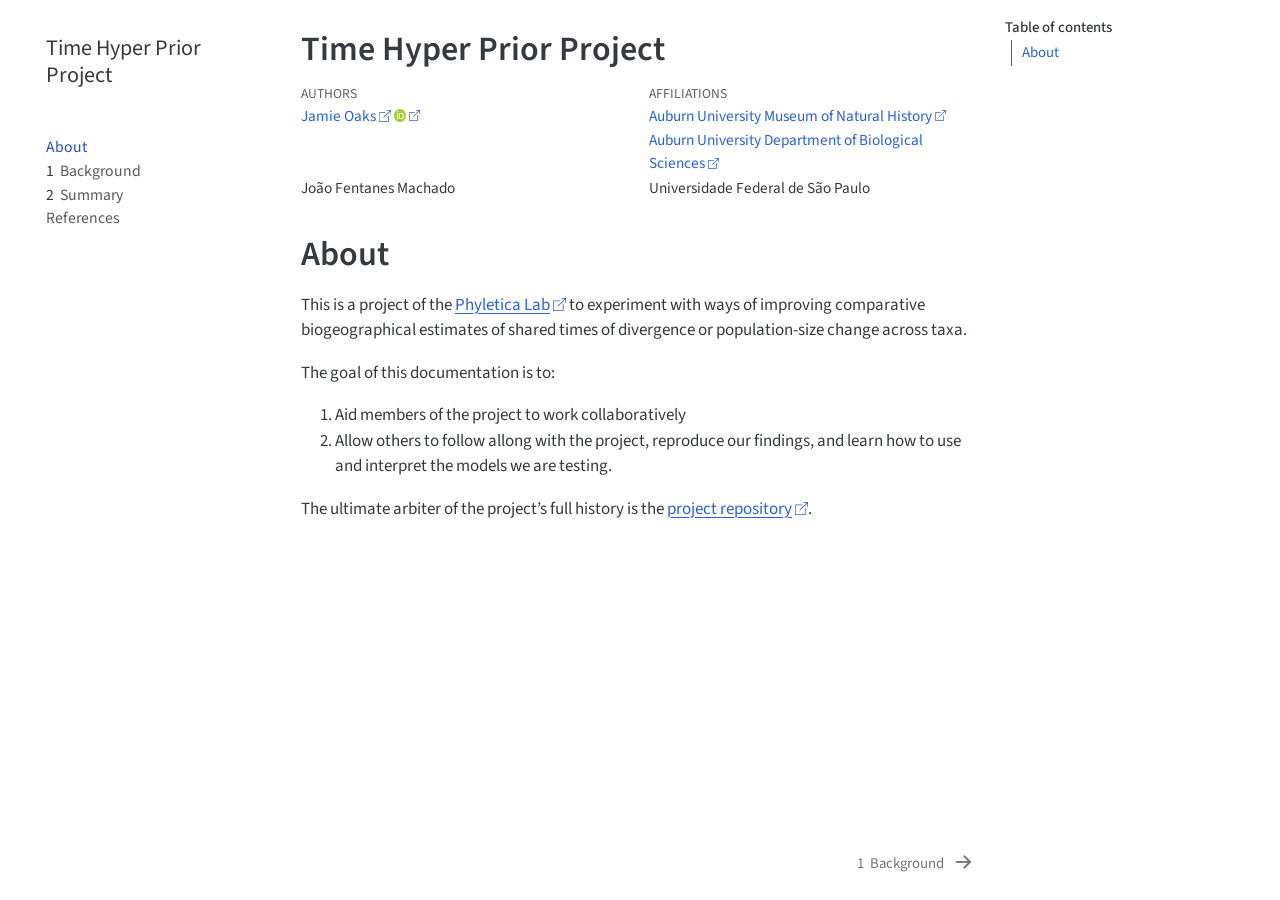
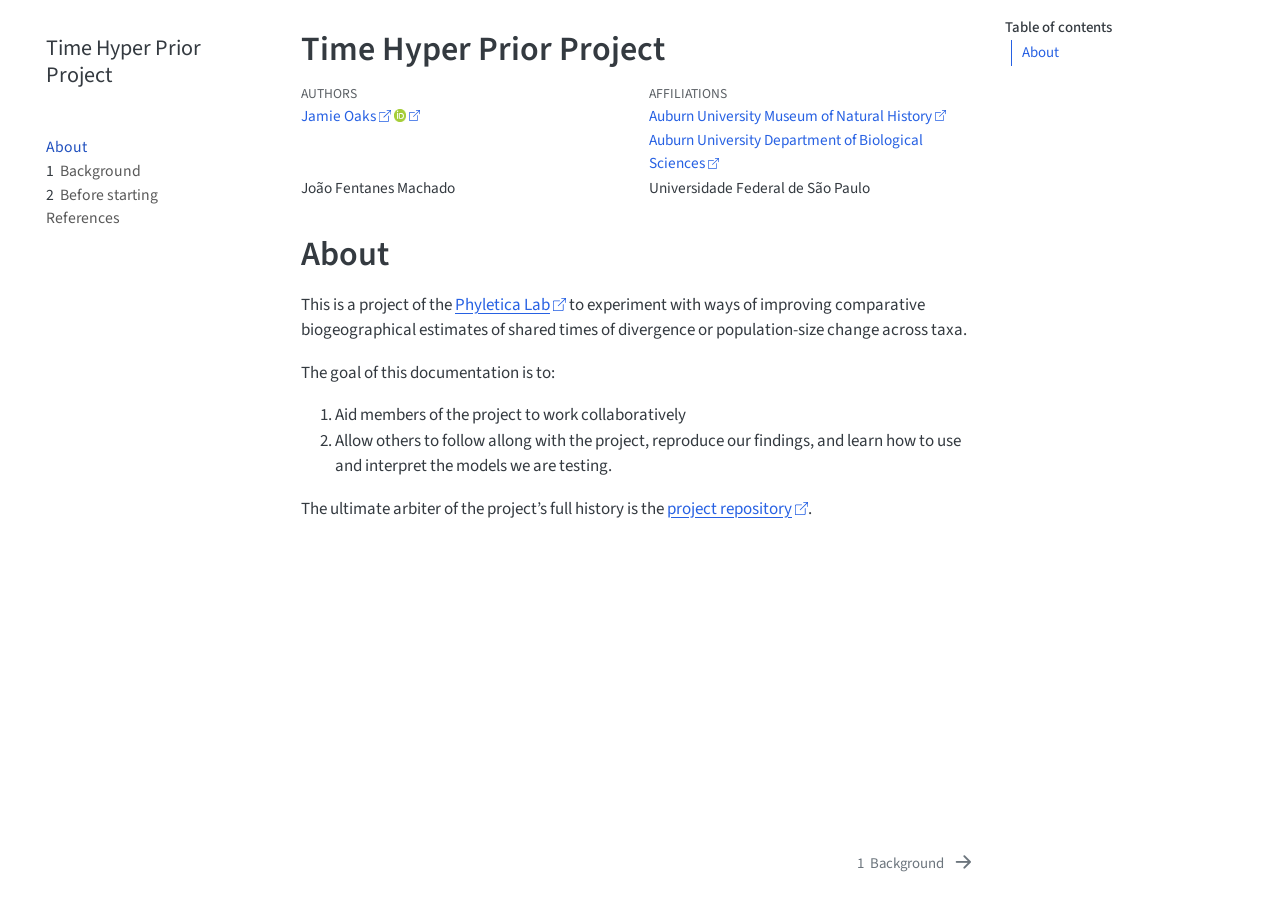
